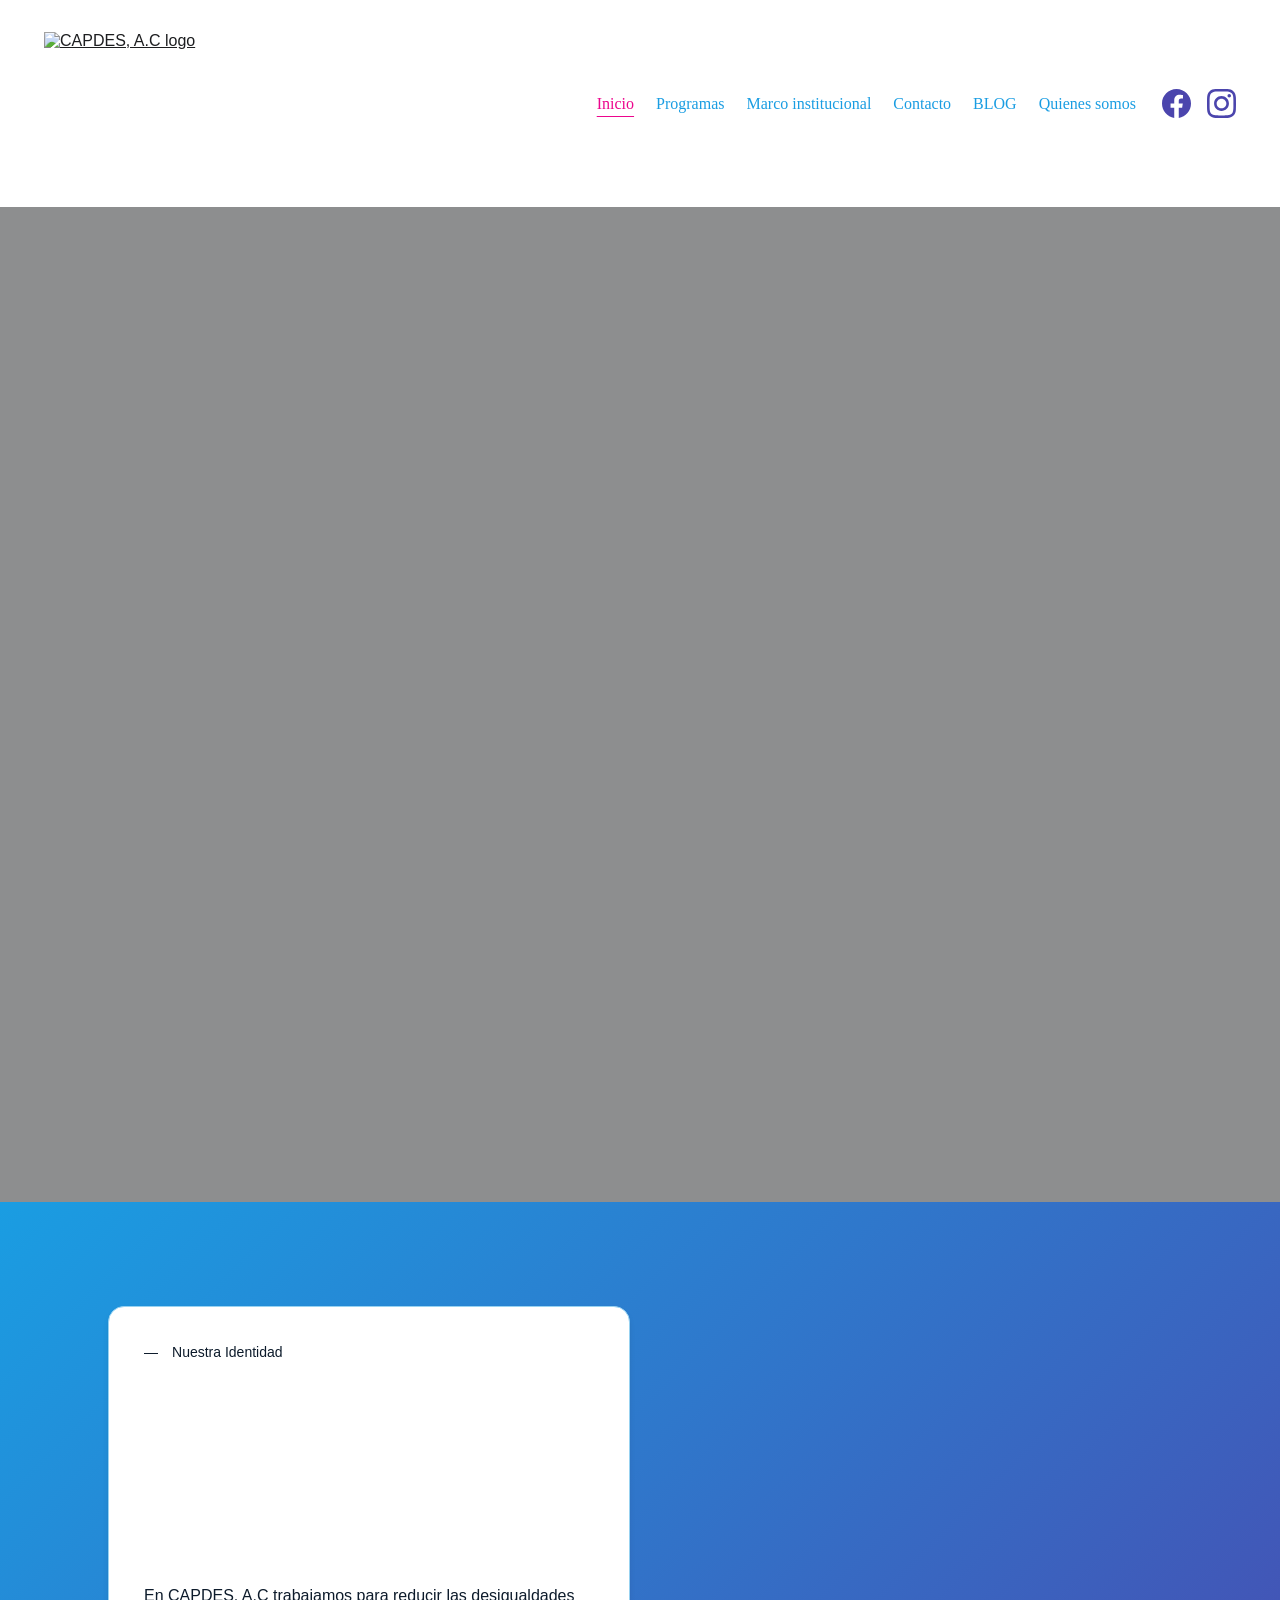
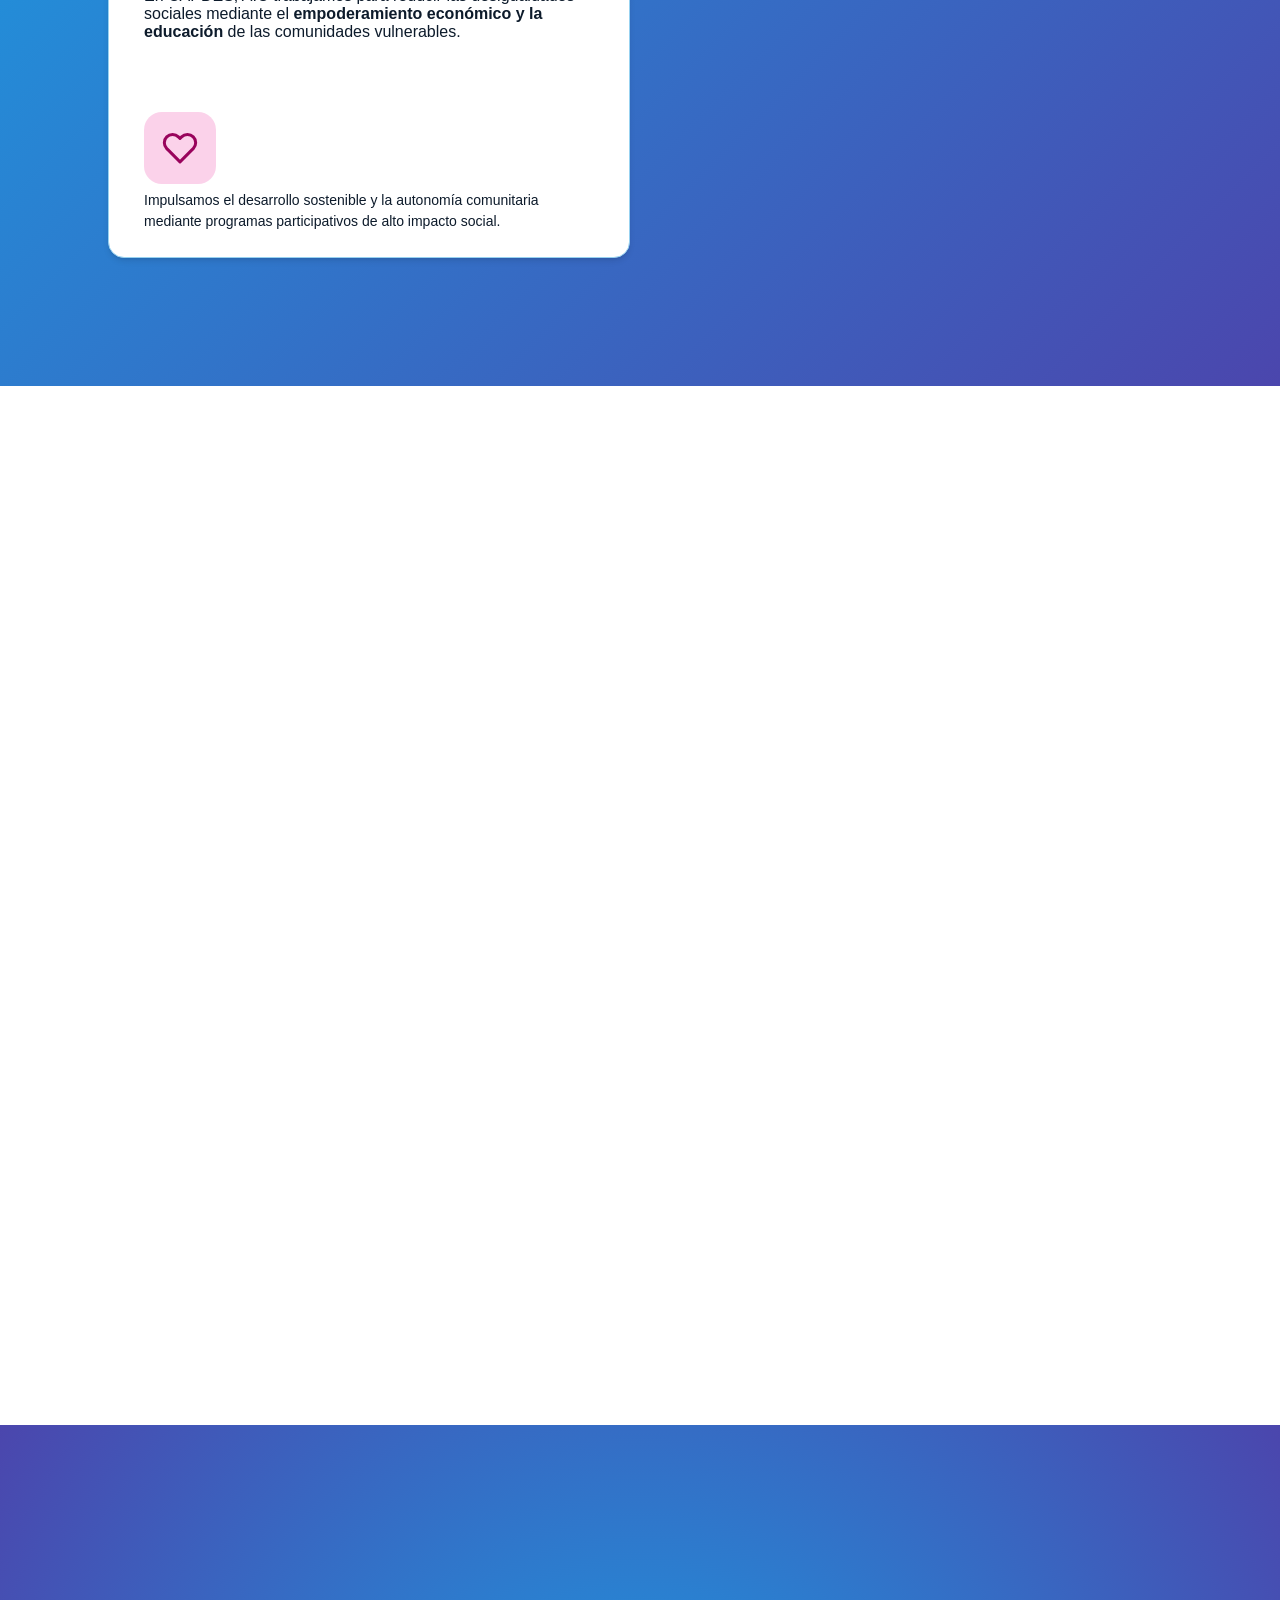
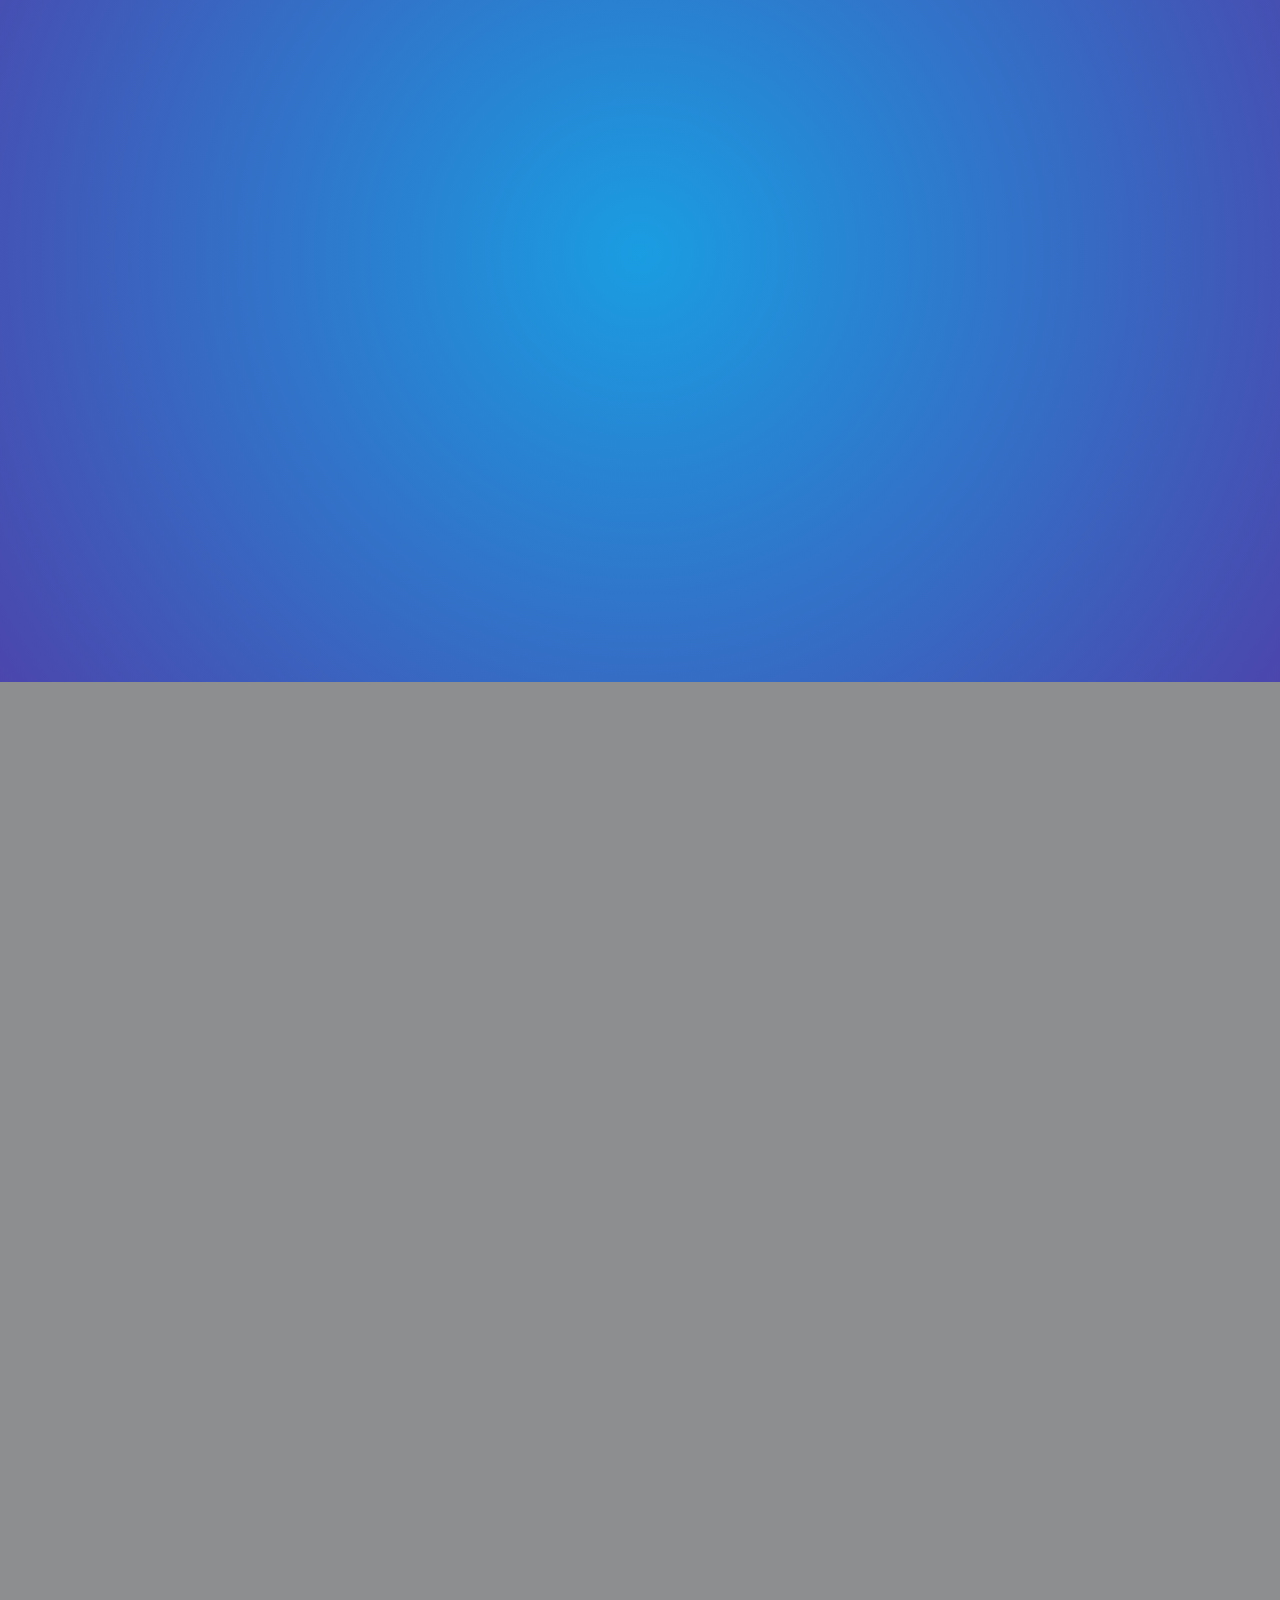
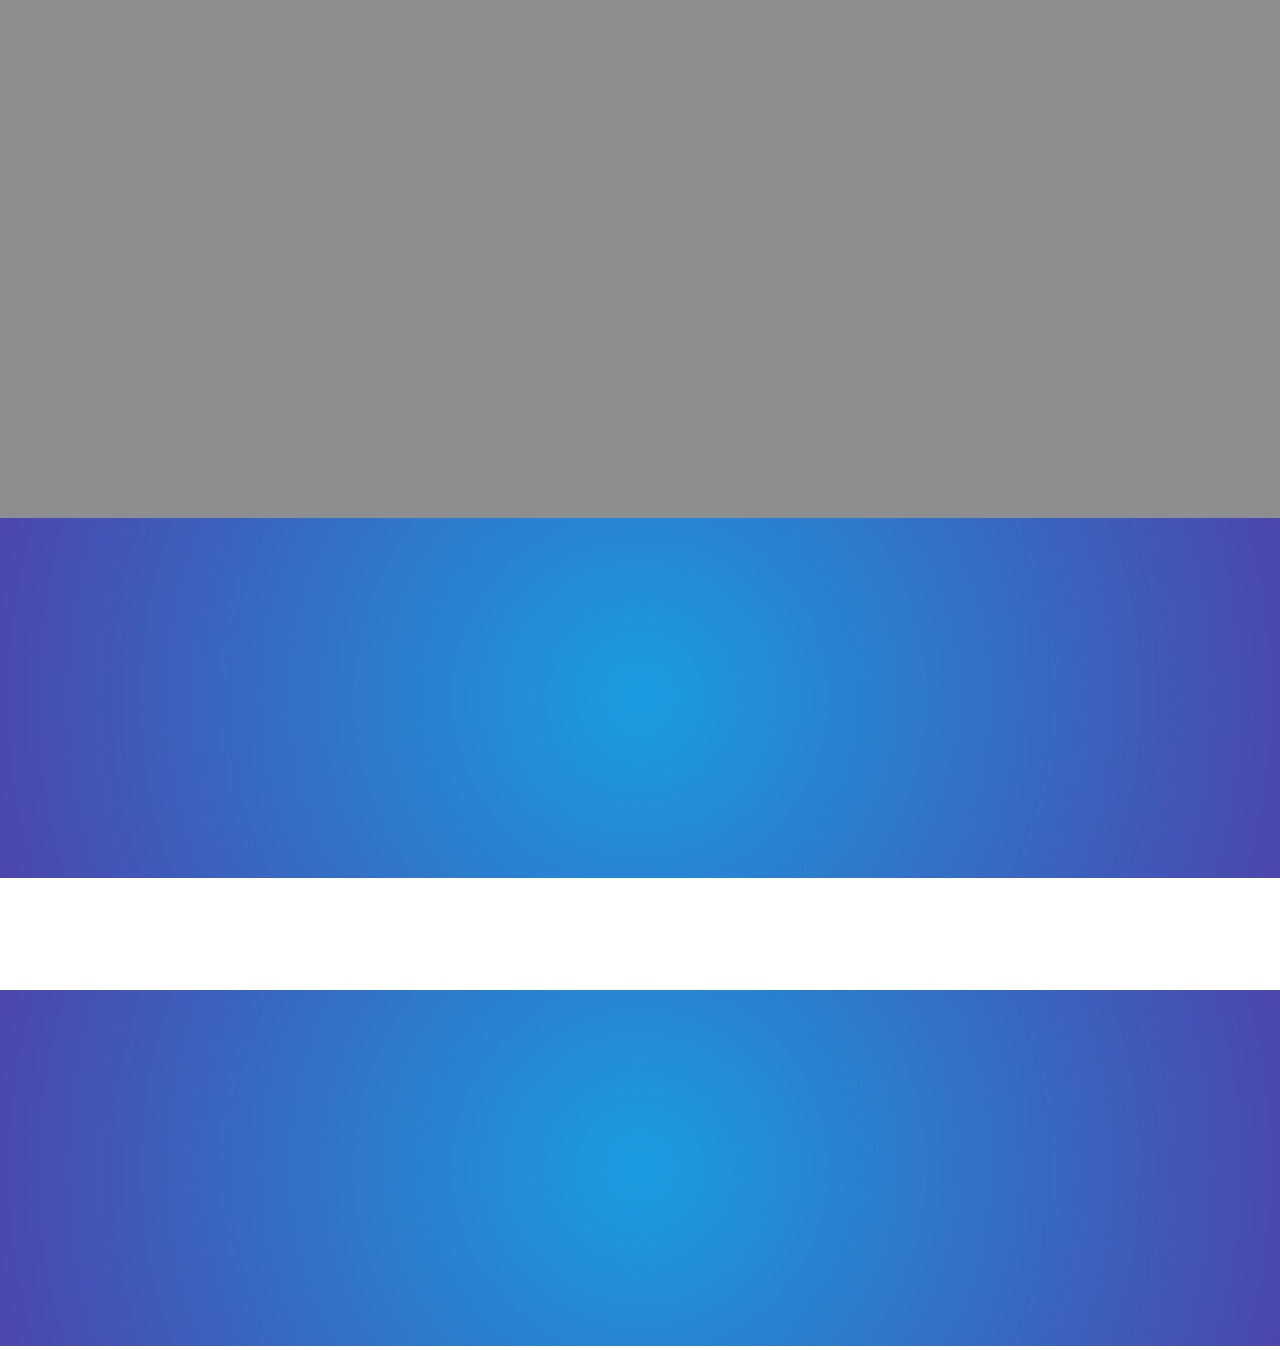
==== index.html @ 7fcfca60 "Pagina web" ====
<!DOCTYPE html><html lang="es"><head><meta charset="utf-8"><meta name="viewport" content="width=device-width, initial-scale=1.0"><meta name="generator" content="Hostinger AI Builder"><script type="application/ld+json">{"@context":"https://schema.org/","name":"CAPDES, A.C","url":"https://capdes.org","description":"En Capdes, trabajamos para reducir desigualdades sociales mediante el empoderamiento económico de mujeres y comunidades vulnerables. Ofrecemos capacitación, educación y apoyo asistencial para construir un futuro más justo y equitativo para todos.","inLanguage":"es","keywords":["empoderamiento económico","apoyo comunitario","reducción desigualdades"],"@type":"WebSite"}</script><!--[--><!--[--><link rel="preconnect" href="https://assets.zyrosite.com"><!--]--><!--[--><link rel="alternate" hreflang="x-default" href="index.html"><!--]--><link href="https://cdn.zyrosite.com/u1/google-fonts/font-faces?family=Outfit:wght@400;600&amp;family=Acme:wght@400&amp;family=Poppins:wght@400;500;700&amp;family=Inter:wght@400;500&amp;display=swap" rel="preconnect" crossorigin="true"><link href="https://cdn.zyrosite.com/u1/google-fonts/font-faces?family=Outfit:wght@400;600&amp;family=Acme:wght@400&amp;family=Poppins:wght@400;500;700&amp;family=Inter:wght@400;500&amp;display=swap" rel="preload" as="style"><link href="https://cdn.zyrosite.com/u1/google-fonts/font-faces?family=Outfit:wght@400;600&amp;family=Acme:wght@400&amp;family=Poppins:wght@400;500;700&amp;family=Inter:wght@400;500&amp;display=swap" rel="stylesheet" referrerpolicy="no-referrer"><title>Capdes: Empoderamiento y apoyo a comunidades vulnerables | CAPDES, A.C</title><meta name="description" content="En Capdes, trabajamos para reducir desigualdades sociales mediante el empoderamiento económico de mujeres y comunidades vulnerables. Ofrecemos capacitación, educación y apoyo asistencial para construir un futuro más justo y equitativo para todos."><link rel="icon" type="image/png" sizes="16x16" href="data:;base64,iVBORw0KGgo="><link rel="icon" type="image/png" sizes="32x32" href="data:;base64,iVBORw0KGgo="><link rel="icon" type="image/png" sizes="192x192" href="data:;base64,iVBORw0KGgo="><link rel="apple-touch-icon" href="data:;base64,iVBORw0KGgo="><meta content="https://capdes.org/" property="og:url"><link rel="canonical" href="index.html"><meta content="Capdes: Empoderamiento y apoyo a comunidades vulnerables | CAPDES, A.C" property="og:title"><meta name="twitter:title" content="Capdes: Empoderamiento y apoyo a comunidades vulnerables | CAPDES, A.C"><meta content="website" property="og:type"><meta property="og:description" content="En Capdes, trabajamos para reducir desigualdades sociales mediante el empoderamiento económico de mujeres y comunidades vulnerables. Ofrecemos capacitación, educación y apoyo asistencial para construir un futuro más justo y equitativo para todos."><meta name="twitter:description" content="En Capdes, trabajamos para reducir desigualdades sociales mediante el empoderamiento económico de mujeres y comunidades vulnerables. Ofrecemos capacitación, educación y apoyo asistencial para construir un futuro más justo y equitativo para todos."><meta property="og:site_name" content="CAPDES, A.C"><meta name="keywords" content="empoderamiento económico, apoyo comunitario, reducción desigualdades"><meta property="og:image"><meta name="twitter:image"><meta content="" property="og:image:alt"><meta content="" name="twitter:image:alt"><meta name="twitter:card" content="summary_large_image"><!----><!--]--><style></style><link rel="prefetch" href="https://assets.zyrosite.com/AQEyaZVx1MiRWvDV/traffic.txt"><script>(function(){const postDate = null;

			const currentDate = new Date().setHours(0, 0, 0, 0);
			const postPublishDate = new Date(postDate).setHours(0, 0, 0, 0);

			if (postPublishDate && currentDate < postPublishDate) {
				window.location.replace('/');
			}
		})();</script><link rel="stylesheet" href="css/main.css"><link rel="stylesheet" href="css/cookieconsent.css"><style>:root{--color-meteorite-dark:#2f1c6a;--color-meteorite-dark-2:#1f1346;--color-meteorite:#8c85ff;--color-meteorite-light:#d5dfff;--color-primary-dark:#5025d1;--color-primary:#673de6;--color-primary-light:#ebe4ff;--color-primary-charts:#b39ef3;--color-danger-dark:#d63163;--color-danger:#fc5185;--color-danger-light:#ffe8ef;--color-danger-charts:#fea8c2;--color-warning-dark:#fea419;--color-warning-dark-2:#9f6000;--color-warning-charts:#ffd28c;--color-warning:#ffcd35;--color-warning-light:#fff8e2;--color-success-dark:#008361;--color-success:#00b090;--color-success-light:#def4f0;--color-dark:#1d1e20;--color-black:#18181a;--color-gray-dark:#36344d;--color-gray:#727586;--color-gray-border:#dadce0;--color-gray-light:#f2f3f6;--color-light:#fff;--color-azure:#357df9;--color-azure-light:#e3ebf9;--color-azure-dark:#265ab2;--color-indigo:#6366f1;--color-neutral-200:#d8dae0}.whats-app-bubble{z-index:19;cursor:pointer;border-radius:100px;display:flex;position:fixed;bottom:24px;right:20px;box-shadow:0 4px 12px #00000026}#wtpQualitySign_fixedCSS,#wtpQualitySign_popupCSS{bottom:10px!important}#wtpQualitySign_fixedCSS{z-index:17!important}#wtpQualitySign_popupCSS{z-index:18!important}
</style></head><body><div><style>astro-island,astro-slot,astro-static-slot{display:contents}</style><script>(()=>{var e=async t=>{await(await t())()};(self.Astro||(self.Astro={})).only=e;window.dispatchEvent(new Event("astro:only"));})();</script><script>(()=>{var g=Object.defineProperty;var w=(a,s,c)=>s in a?g(a,s,{enumerable:!0,configurable:!0,writable:!0,value:c}):a[s]=c;var l=(a,s,c)=>w(a,typeof s!="symbol"?s+"":s,c);var E=new Set(["__proto__","constructor","prototype"]);{let a={0:t=>y(t),1:t=>c(t),2:t=>new RegExp(t),3:t=>new Date(t),4:t=>new Map(c(t)),5:t=>new Set(c(t)),6:t=>BigInt(t),7:t=>new URL(t),8:t=>new Uint8Array(t),9:t=>new Uint16Array(t),10:t=>new Uint32Array(t),11:t=>Number.POSITIVE_INFINITY*t},s=t=>{let[p,e]=t;return p in a?a[p](e):void 0},c=t=>t.map(s),y=t=>typeof t!="object"||t===null?t:Object.fromEntries(Object.entries(t).map(([p,e])=>[p,s(e)]));class f extends HTMLElement{constructor(){super(...arguments);l(this,"Component");l(this,"hydrator");l(this,"hydrate",async()=>{var b;if(!this.hydrator||!this.isConnected)return;let e=(b=this.parentElement)==null?void 0:b.closest("astro-island[ssr]");if(e){e.addEventListener("astro:hydrate",this.hydrate,{once:!0});return}let r=this.querySelectorAll("astro-slot"),n={},d=this.querySelectorAll("template[data-astro-template]");for(let o of d){let i=o.closest(this.tagName);i!=null&&i.isSameNode(this)&&(n[o.getAttribute("data-astro-template")||"default"]=o.innerHTML,o.remove())}for(let o of r){let i=o.closest(this.tagName);i!=null&&i.isSameNode(this)&&(n[o.getAttribute("name")||"default"]=o.innerHTML)}let u;try{u=this.hasAttribute("props")?y(JSON.parse(this.getAttribute("props"))):{}}catch(o){let i=this.getAttribute("component-url")||"<unknown>",v=this.getAttribute("component-export");throw v&&(i+=` (export ${v})`),console.error(`[hydrate] Error parsing props for component ${i}`,this.getAttribute("props"),o),o}let h;await this.hydrator(this)(this.Component,u,n,{client:this.getAttribute("client")}),this.removeAttribute("ssr"),this.dispatchEvent(new CustomEvent("astro:hydrate"))});l(this,"unmount",()=>{this.isConnected||this.dispatchEvent(new CustomEvent("astro:unmount"))})}disconnectedCallback(){document.removeEventListener("astro:after-swap",this.unmount),document.addEventListener("astro:after-swap",this.unmount,{once:!0})}connectedCallback(){if(!this.hasAttribute("await-children")||document.readyState==="interactive"||document.readyState==="complete")this.childrenConnectedCallback();else{let e=()=>{document.removeEventListener("DOMContentLoaded",e),r.disconnect(),this.childrenConnectedCallback()},r=new MutationObserver(()=>{var n;((n=this.lastChild)==null?void 0:n.nodeType)===Node.COMMENT_NODE&&this.lastChild.nodeValue==="astro:end"&&(this.lastChild.remove(),e())});r.observe(this,{childList:!0}),document.addEventListener("DOMContentLoaded",e)}}async childrenConnectedCallback(){let e=this.getAttribute("before-hydration-url");e&&await import(e),this.start()}getRetryImportUrl(e){let r=new URL(e,document.baseURI);return r.searchParams.set("astro-retry",Date.now().toString()),r.toString()}async importWithRetry(e){try{return await import(e)}catch(r){return await new Promise(n=>setTimeout(n,1e3)),import(this.getRetryImportUrl(e))}}handleHydrationError(e){let r=this.getAttribute("component-url"),n=new CustomEvent("astro:hydration-error",{cancelable:!0,bubbles:!0,composed:!0,detail:{error:e,componentUrl:r}});this.dispatchEvent(n)&&console.error(`[astro-island] Error hydrating ${r}`,e)}async start(){let e=JSON.parse(this.getAttribute("opts")),r=this.getAttribute("client");if(Astro[r]===void 0){window.addEventListener(`astro:${r}`,()=>this.start(),{once:!0});return}try{await Astro[r](async()=>{let n=this.getAttribute("renderer-url");try{let[d,{default:u}]=await Promise.all([this.importWithRetry(this.getAttribute("component-url")),n?this.importWithRetry(n):Promise.resolve({default:()=>()=>{}})]),h=this.getAttribute("component-export")||"default";if(h.includes(".")){this.Component=d;for(let m of h.split(".")){if(E.has(m)||!this.Component||typeof this.Component!="object"&&typeof this.Component!="function"||!Object.hasOwn(this.Component,m))throw new Error(`Invalid component export path: ${h}`);this.Component=this.Component[m]}}else{if(E.has(h))throw new Error(`Invalid component export path: ${h}`);this.Component=d[h]}return this.hydrator=u,this.hydrate}catch(d){return this.handleHydrationError(d),()=>{}}},e,this)}catch(n){this.handleHydrationError(n)}}attributeChangedCallback(){this.hydrate()}}l(f,"observedAttributes",["props"]),customElements.get("astro-island")||customElements.define("astro-island",f)}})();</script><astro-island uid="gHbHv" component-url="/_astro-1791477990686/ClientHead.DNKwh6V2.js" component-export="default" renderer-url="/_astro-1791477990686/client.BuD5P5zy.js" props="{&quot;page-noindex&quot;:[0,false],&quot;canonical-url&quot;:[0,&quot;https://capdes.org/&quot;],&quot;site-meta&quot;:[0,{&quot;version&quot;:[0,202],&quot;template&quot;:[0,&quot;aigenerated&quot;],&quot;metaTitle&quot;:[0,&quot;CAPDES, A.C&quot;],&quot;buttonSetId&quot;:[0,&quot;0&quot;],&quot;aiWebsiteType&quot;:[0,&quot;Business&quot;],&quot;defaultLocale&quot;:[0,&quot;system&quot;],&quot;ecommerceType&quot;:[0,&quot;zyro&quot;],&quot;salesChannelId&quot;:[0,&quot;scha_01M39SZ2ZSERY988TX3Z83Y92Y&quot;],&quot;ecommerceStoreId&quot;:[0,&quot;store_01JYMJSTGNK2SGEKBNT5RRBTM4&quot;],&quot;isPrivateModeActive&quot;:[0,false],&quot;demoEcommerceStoreId&quot;:[0,&quot;demo_01G0E9P2R0CFTNBWEEFCEV8EG5&quot;],&quot;shouldAddWWWPrefixToDomain&quot;:[0,false]}],&quot;domain&quot;:[0,&quot;capdes.org&quot;]}" ssr client="only" opts="{&quot;name&quot;:&quot;ClientHead&quot;,&quot;value&quot;:&quot;vue&quot;}"></astro-island><script>(()=>{var e=async t=>{await(await t())()};(self.Astro||(self.Astro={})).load=e;window.dispatchEvent(new Event("astro:load"));})();</script><astro-island uid="Z168JkA" prefix="s1" component-url="/_astro-1791477990686/Page.CaBDtV9T.js" component-export="default" renderer-url="/_astro-1791477990686/client.BuD5P5zy.js" props="{&quot;pageData&quot;:[0,{&quot;pages&quot;:[0,{&quot;zn3XDj&quot;:[0,{&quot;type&quot;:[0,&quot;default&quot;],&quot;name&quot;:[0,&quot;BLOG&quot;],&quot;slug&quot;:[0,&quot;blog&quot;]}],&quot;zvbggW&quot;:[0,{&quot;type&quot;:[0,&quot;default&quot;],&quot;name&quot;:[0,&quot;Proyectos-EmpoderamientoEconomico&quot;],&quot;slug&quot;:[0,&quot;proyectos-empoderamientoeconomico&quot;]}],&quot;ai-15zDH&quot;:[0,{&quot;meta&quot;:[0,{&quot;title&quot;:[0,&quot;Capdes: Empoderamiento y apoyo a comunidades vulnerables&quot;],&quot;keywords&quot;:[1,[[0,&quot;empoderamiento económico&quot;],[0,&quot;apoyo comunitario&quot;],[0,&quot;reducción desigualdades&quot;]]],&quot;description&quot;:[0,&quot;En Capdes, trabajamos para reducir desigualdades sociales mediante el empoderamiento económico de mujeres y comunidades vulnerables. Ofrecemos capacitación, educación y apoyo asistencial para construir un futuro más justo y equitativo para todos.&quot;],&quot;focusKeyword&quot;:[0,&quot;reducción desigualdades&quot;]}],&quot;name&quot;:[0,&quot;Inicio&quot;],&quot;slug&quot;:[0,&quot;inicio&quot;],&quot;type&quot;:[0,&quot;default&quot;],&quot;blocks&quot;:[1,[[0,&quot;zs7uVp&quot;],[0,&quot;zyAJFT&quot;],[0,&quot;zTZGnv&quot;],[0,&quot;zQVWDP&quot;],[0,&quot;z6xMM6&quot;],[0,&quot;zXDtLi&quot;],[0,&quot;zwZ-vA&quot;],[0,&quot;zzHakD&quot;]]],&quot;hiddenSlots&quot;:[1,[]]}],&quot;ai-7_vJN&quot;:[0,{&quot;type&quot;:[0,&quot;default&quot;],&quot;name&quot;:[0,&quot;Programas&quot;],&quot;slug&quot;:[0,&quot;programas&quot;]}],&quot;ai-QA7wJ&quot;:[0,{&quot;type&quot;:[0,&quot;default&quot;],&quot;name&quot;:[0,&quot;Contacto&quot;],&quot;slug&quot;:[0,&quot;contacto&quot;]}],&quot;ai-f7xbA&quot;:[0,{&quot;type&quot;:[0,&quot;default&quot;],&quot;name&quot;:[0,&quot;Quienes somos&quot;],&quot;slug&quot;:[0,&quot;quienes-somos&quot;]}],&quot;ai-zaZir&quot;:[0,{&quot;type&quot;:[0,&quot;default&quot;],&quot;name&quot;:[0,&quot;Marco institucional&quot;],&quot;slug&quot;:[0,&quot;marco-institucional&quot;]}],&quot;prod_01JYMKJX7XCM2KB75WRCPS8RVN&quot;:[0,{&quot;name&quot;:[0,&quot;Dona para que más jóvenes y mujeres tengan oportunidad de mejorar sus condiciones de su vida&quot;],&quot;type&quot;:[0,&quot;ecommerce-dynamic-product&quot;],&quot;blocks&quot;:[1,[[0,&quot;zwXG0m&quot;]]],&quot;productId&quot;:[0,&quot;prod_01JYMKJX7XCM2KB75WRCPS8RVN&quot;],&quot;hiddenSlots&quot;:[1,[]],&quot;slug&quot;:[0,&quot;dona-para-que-mas-jovenes-y-mujeres-tengan-oportunidad-de-mejorar-sus-condiciones-de-su-vida&quot;],&quot;meta&quot;:[0,{&quot;title&quot;:[0,&quot;Dona para que más jóvenes y mujeres tengan oportunidad de mejorar sus condiciones de su vida&quot;]}]}],&quot;prod_01JYMJSTKHYCHFKA3BFB7859MK&quot;:[0,{&quot;name&quot;:[0,&quot;Donativo &quot;],&quot;type&quot;:[0,&quot;ecommerce-dynamic-product&quot;],&quot;blocks&quot;:[1,[[0,&quot;zwXG0m&quot;]]],&quot;productId&quot;:[0,&quot;prod_01JYMJSTKHYCHFKA3BFB7859MK&quot;],&quot;hiddenSlots&quot;:[1,[]],&quot;slug&quot;:[0,&quot;face-serum-gxrcld&quot;],&quot;meta&quot;:[0,{&quot;title&quot;:[0,&quot;Donativo &quot;],&quot;description&quot;:[0,&quot;The product description should talk about the product in a truthful yet flattering way. Remember to include information that the potential buyer would need, for example, details on sizing, color, and function. Volume: 50ml&quot;]}]}],&quot;prod_01JYMJSTKX3QP7KHZB9GTP7XXY&quot;:[0,{&quot;name&quot;:[0,&quot;Donativo&quot;],&quot;type&quot;:[0,&quot;ecommerce-dynamic-product&quot;],&quot;blocks&quot;:[1,[[0,&quot;zwXG0m&quot;]]],&quot;productId&quot;:[0,&quot;prod_01JYMJSTKX3QP7KHZB9GTP7XXY&quot;],&quot;hiddenSlots&quot;:[1,[]],&quot;slug&quot;:[0,&quot;handmade-vase-slowpy&quot;],&quot;meta&quot;:[0,{&quot;title&quot;:[0,&quot;Donativo&quot;],&quot;description&quot;:[0,&quot;The product description should talk about the product in a truthful yet flattering way. Remember to include information that the potential buyer would need, for example details on sizing, color, and function. Material: Ceramic. Color: White&quot;]}]}],&quot;prod_01JYMJSTM7E64SA8SV64A2YXYR&quot;:[0,{&quot;name&quot;:[0,&quot;Donativo&quot;],&quot;type&quot;:[0,&quot;ecommerce-dynamic-product&quot;],&quot;blocks&quot;:[1,[[0,&quot;zwXG0m&quot;]]],&quot;productId&quot;:[0,&quot;prod_01JYMJSTM7E64SA8SV64A2YXYR&quot;],&quot;hiddenSlots&quot;:[1,[]],&quot;slug&quot;:[0,&quot;hand-soap-giguos&quot;],&quot;meta&quot;:[0,{&quot;title&quot;:[0,&quot;Donativo&quot;],&quot;description&quot;:[0,&quot;The product description should talk about the product in a truthful yet flattering way. Remember to include information that the potential buyer would need, for example details on sizing, color, and function. Volume: 100 ml&quot;]}]}],&quot;prod_01JYMJSTMFMKQEQZ6Q8095ES13&quot;:[0,{&quot;name&quot;:[0,&quot;Donativo&quot;],&quot;type&quot;:[0,&quot;ecommerce-dynamic-product&quot;],&quot;blocks&quot;:[1,[[0,&quot;zwXG0m&quot;]]],&quot;productId&quot;:[0,&quot;prod_01JYMJSTMFMKQEQZ6Q8095ES13&quot;],&quot;hiddenSlots&quot;:[1,[]],&quot;slug&quot;:[0,&quot;set-of-plates-cxlzwx&quot;],&quot;meta&quot;:[0,{&quot;title&quot;:[0,&quot;Donativo&quot;],&quot;description&quot;:[0,&quot;The product description should talk about the product in a truthful yet flattering way. Remember to include information that the potential buyer would need, for example, details on sizing, color, and function. Material: Ceramic. Color: Beige&quot;]}]}],&quot;prod_01JYMJSTSVHF15KYS97ES7FG4Y&quot;:[0,{&quot;name&quot;:[0,&quot;Donativo&quot;],&quot;type&quot;:[0,&quot;ecommerce-dynamic-product&quot;],&quot;blocks&quot;:[1,[[0,&quot;zwXG0m&quot;]]],&quot;productId&quot;:[0,&quot;prod_01JYMJSTSVHF15KYS97ES7FG4Y&quot;],&quot;hiddenSlots&quot;:[1,[]],&quot;slug&quot;:[0,&quot;sunglasses-iubjnq&quot;],&quot;meta&quot;:[0,{&quot;title&quot;:[0,&quot;Donativo&quot;],&quot;description&quot;:[0,&quot;The product description should talk about the product in a truthful yet flattering way. Remember to include information that the potential buyer would need, for example details on sizing, color, and function. Material: Stainless Steel. Color: Black&quot;]}]}],&quot;prod_01JYMJSTT3Y6X9EA5AVCX5EMEA&quot;:[0,{&quot;name&quot;:[0,&quot;Donativo&quot;],&quot;type&quot;:[0,&quot;ecommerce-dynamic-product&quot;],&quot;blocks&quot;:[1,[[0,&quot;zwXG0m&quot;]]],&quot;productId&quot;:[0,&quot;prod_01JYMJSTT3Y6X9EA5AVCX5EMEA&quot;],&quot;hiddenSlots&quot;:[1,[]],&quot;slug&quot;:[0,&quot;wooden-chair-mopukh&quot;],&quot;meta&quot;:[0,{&quot;title&quot;:[0,&quot;Donativo&quot;],&quot;description&quot;:[0,&quot;The product description should talk about the product in a truthful yet flattering way. Remember to include information that the potential buyer would need, for example, details on sizing, color, and function. Material: Pine Wood. Width: 50 cm. Height: 78 cm&quot;]}]}]}],&quot;blocks&quot;:[0,{&quot;header&quot;:[0,{&quot;slot&quot;:[0,&quot;header&quot;],&quot;type&quot;:[0,&quot;BlockNavigation&quot;],&quot;mobile&quot;:[0,{&quot;height&quot;:[0,123],&quot;logoHeight&quot;:[0,75]}],&quot;desktop&quot;:[0,{&quot;height&quot;:[0,207],&quot;logoHeight&quot;:[0,143]}],&quot;settings&quot;:[0,{&quot;styles&quot;:[0,{&quot;width&quot;:[0,&quot;1240px&quot;],&quot;padding&quot;:[0,&quot;32px 16px 32px 16px&quot;],&quot;m-padding&quot;:[0,&quot;24px 16px 24px 16px&quot;],&quot;logo-width&quot;:[0,&quot;264px&quot;],&quot;cartIconSize&quot;:[0,&quot;24px&quot;],&quot;link-spacing&quot;:[0,&quot;22px&quot;],&quot;m-logo-width&quot;:[0,&quot;138.644px&quot;],&quot;m-link-spacing&quot;:[0,&quot;20px&quot;],&quot;element-spacing&quot;:[0,&quot;26px&quot;],&quot;logoTextFontSize&quot;:[0,32],&quot;contrastBackgroundColor&quot;:[0,&quot;rgb(224, 224, 224)&quot;]}],&quot;logoAlt&quot;:[0,&quot;&quot;],&quot;cartText&quot;:[0,&quot;&quot;],&quot;isSticky&quot;:[0,false],&quot;logoText&quot;:[0,&quot;CAPDES, A.C&quot;],&quot;showLogo&quot;:[0,true],&quot;headerLayout&quot;:[0,&quot;desktop-1&quot;],&quot;isCartVisible&quot;:[0,false],&quot;logoImagePath&quot;:[0,&quot;logocapdesa.c-yfb19wu0yFQLv0Rh.png&quot;],&quot;mHeaderLayout&quot;:[0,&quot;mobile-1&quot;],&quot;logoImageOrigin&quot;:[0,&quot;assets&quot;],&quot;selectedLogoType&quot;:[0,&quot;image&quot;],&quot;mobileLinksAlignment&quot;:[0,&quot;right&quot;]}],&quot;zindexes&quot;:[1,[[0,&quot;z5rVYa&quot;]]],&quot;background&quot;:[0,{&quot;color&quot;:[0,&quot;rgb(255, 255, 255)&quot;],&quot;current&quot;:[0,&quot;color&quot;],&quot;isTransparent&quot;:[0,false]}],&quot;components&quot;:[1,[[0,&quot;z5rVYa&quot;]]],&quot;fontFamily&quot;:[0,&quot;Poppins&quot;],&quot;fontWeight&quot;:[0,400],&quot;logoAspectRatio&quot;:[0,1.8516483516483515],&quot;navLinkTextColor&quot;:[0,&quot;rgb(26, 157, 226)&quot;],&quot;navLinkTextColorHover&quot;:[0,&quot;rgb(236, 5, 141)&quot;]}],&quot;z6xMM6&quot;:[0,{&quot;type&quot;:[0,&quot;BlockLayout&quot;],&quot;mobile&quot;:[0,{&quot;minHeight&quot;:[0,1341]}],&quot;desktop&quot;:[0,{&quot;minHeight&quot;:[0,857]}],&quot;settings&quot;:[0,{&quot;styles&quot;:[0,{&quot;block-padding&quot;:[0,&quot;16px 0 16px 0&quot;],&quot;m-block-padding&quot;:[0,&quot;16px&quot;]}]}],&quot;zindexes&quot;:[1,[[0,&quot;zetsLE&quot;],[0,&quot;zxTSXu&quot;],[0,&quot;zh3ZOu&quot;],[0,&quot;zu9RJp&quot;],[0,&quot;zr54pA&quot;],[0,&quot;zJ__Xc&quot;],[0,&quot;zipck1&quot;],[0,&quot;zgAHNM&quot;],[0,&quot;zJEeGy&quot;],[0,&quot;z3gYwi&quot;],[0,&quot;zfAbtW&quot;],[0,&quot;zAwtYk&quot;]]],&quot;background&quot;:[0,{&quot;current&quot;:[0,&quot;gradient&quot;],&quot;gradient&quot;:[0,{&quot;type&quot;:[0,&quot;radial&quot;],&quot;angle&quot;:[0,135],&quot;colors&quot;:[1,[[0,{&quot;value&quot;:[0,&quot;rgb(26, 157, 226)&quot;]}],[0,{&quot;value&quot;:[0,&quot;rgb(75, 70, 173)&quot;]}]]],&quot;isAnimated&quot;:[0,false]}],&quot;overlay-opacity&quot;:[0,&quot;0.88&quot;]}],&quot;components&quot;:[1,[[0,&quot;zh3ZOu&quot;],[0,&quot;zu9RJp&quot;],[0,&quot;zr54pA&quot;],[0,&quot;zxTSXu&quot;],[0,&quot;zetsLE&quot;],[0,&quot;zJ__Xc&quot;],[0,&quot;zipck1&quot;],[0,&quot;zgAHNM&quot;],[0,&quot;zJEeGy&quot;],[0,&quot;z3gYwi&quot;],[0,&quot;zfAbtW&quot;],[0,&quot;zAwtYk&quot;]]],&quot;initialBlockId&quot;:[0,&quot;zSFOBx&quot;]}],&quot;zQVWDP&quot;:[0,{&quot;type&quot;:[0,&quot;BlockLayout&quot;],&quot;mobile&quot;:[0,{&quot;minHeight&quot;:[0,20]}],&quot;desktop&quot;:[0,{&quot;minHeight&quot;:[0,365]}],&quot;settings&quot;:[0,{&quot;styles&quot;:[0,{&quot;block-padding&quot;:[0,&quot;16px 0 16px 0&quot;],&quot;m-block-padding&quot;:[0,&quot;16px&quot;]}]}],&quot;zindexes&quot;:[1,[[0,&quot;zJ4U0w&quot;]]],&quot;attachment&quot;:[0,&quot;fixed&quot;],&quot;background&quot;:[0,{&quot;alt&quot;:[0,&quot;black and brown leather padded tub sofa&quot;],&quot;path&quot;:[0,&quot;igualdad-genero-Yg2WMvXB22uZkMa9.jpeg&quot;],&quot;image&quot;:[0,&quot;https://assets.zyrosite.com/AQEyaZVx1MiRWvDV/igualdad-genero-Yg2WMvXB22uZkMa9.jpeg&quot;],&quot;video&quot;:[0,{&quot;videoSrc&quot;:[0,&quot;https://videos.pexels.com/video-files/3571264/3571264-hd_1920_1080_30fps.mp4&quot;],&quot;videoThumbnailSrc&quot;:[0,&quot;https://images.pexels.com/videos/3571264/free-video-3571264.jpg?auto=compress&amp;cs=tinysrgb&amp;fit=crop&amp;h=630&amp;w=1200&quot;]}],&quot;origin&quot;:[0,&quot;assets&quot;],&quot;current&quot;:[0,&quot;image&quot;],&quot;gradient&quot;:[0,{&quot;angle&quot;:[0,135],&quot;colors&quot;:[1,[[0,{&quot;value&quot;:[0,&quot;#3949AB&quot;]}],[0,{&quot;value&quot;:[0,&quot;rgb(143, 17, 168)&quot;]}]]],&quot;isAnimated&quot;:[0,false]}],&quot;overlay-opacity&quot;:[0,&quot;0.44&quot;]}],&quot;components&quot;:[1,[[0,&quot;zJ4U0w&quot;]]],&quot;initialBlockId&quot;:[0,&quot;zLS6Ko&quot;]}],&quot;zSiG-O&quot;:[0,{&quot;slot&quot;:[0,&quot;footer&quot;],&quot;type&quot;:[0,&quot;BlockLayout&quot;],&quot;mobile&quot;:[0,{&quot;minHeight&quot;:[0,20]}],&quot;desktop&quot;:[0,{&quot;minHeight&quot;:[0,354.96875]}],&quot;settings&quot;:[0,{&quot;styles&quot;:[0,{&quot;cols&quot;:[0,&quot;12&quot;],&quot;rows&quot;:[0,10],&quot;width&quot;:[0,&quot;1224px&quot;],&quot;m-rows&quot;:[0,&quot;1&quot;],&quot;col-gap&quot;:[0,&quot;24px&quot;],&quot;row-gap&quot;:[0,&quot;16px&quot;],&quot;row-size&quot;:[0,&quot;48px&quot;],&quot;column-gap&quot;:[0,&quot;24px&quot;],&quot;block-padding&quot;:[0,&quot;16px 0 16px 0&quot;],&quot;m-block-padding&quot;:[0,&quot;40px 16px 40px 16px&quot;]}]}],&quot;zindexes&quot;:[1,[[0,&quot;zpP6Gy&quot;],[0,&quot;zZ5g7k&quot;],[0,&quot;z_yyao&quot;],[0,&quot;zETyEt&quot;],[0,&quot;z32w7z&quot;],[0,&quot;zysvRG&quot;],[0,&quot;z7Rzje&quot;],[0,&quot;z3auyZ&quot;],[0,&quot;zNimG7&quot;]]],&quot;background&quot;:[0,{&quot;color&quot;:[0,&quot;rgb(75, 69, 173)&quot;],&quot;current&quot;:[0,&quot;gradient&quot;],&quot;gradient&quot;:[0,{&quot;type&quot;:[0,&quot;radial&quot;],&quot;angle&quot;:[0,135],&quot;colors&quot;:[1,[[0,{&quot;value&quot;:[0,&quot;rgb(26, 157, 226)&quot;]}],[0,{&quot;value&quot;:[0,&quot;rgb(75, 70, 173)&quot;]}]]],&quot;isAnimated&quot;:[0,false]}]}],&quot;components&quot;:[1,[[0,&quot;zpP6Gy&quot;],[0,&quot;zZ5g7k&quot;],[0,&quot;z_yyao&quot;],[0,&quot;zETyEt&quot;],[0,&quot;z32w7z&quot;],[0,&quot;zysvRG&quot;],[0,&quot;z7Rzje&quot;],[0,&quot;z3auyZ&quot;],[0,&quot;zNimG7&quot;]]],&quot;initialBlockId&quot;:[0,&quot;W7N_1fYuy&quot;]}],&quot;zTZGnv&quot;:[0,{&quot;type&quot;:[0,&quot;BlockLayout&quot;],&quot;mobile&quot;:[0,{&quot;minHeight&quot;:[0,20]}],&quot;desktop&quot;:[0,{&quot;minHeight&quot;:[0,674]}],&quot;settings&quot;:[0,{&quot;styles&quot;:[0,{&quot;rows&quot;:[0,9],&quot;width&quot;:[0,&quot;1224px&quot;],&quot;row-gap&quot;:[0,&quot;0px&quot;],&quot;row-size&quot;:[0,&quot;64px&quot;],&quot;column-gap&quot;:[0,&quot;0px&quot;],&quot;block-padding&quot;:[0,&quot;40px 0px 40px 0px&quot;],&quot;m-block-padding&quot;:[0,&quot;64px 16px 64px 16px&quot;],&quot;grid-gap-history&quot;:[0,&quot;16px 24px&quot;]}]}],&quot;zindexes&quot;:[1,[]],&quot;attachment&quot;:[0,&quot;fixed&quot;],&quot;background&quot;:[0,{&quot;alt&quot;:[0,&quot;black blue and yellow textile&quot;],&quot;path&quot;:[0,&quot;jornadas-comunitarias-de-servicios-3-5XKO21MLiBFqySSb.png&quot;],&quot;color&quot;:[0,&quot;rgb(255, 255, 255)&quot;],&quot;image&quot;:[0,&quot;https://assets.zyrosite.com/AQEyaZVx1MiRWvDV/jornadas-comunitarias-de-servicios-3-5XKO21MLiBFqySSb.png&quot;],&quot;video&quot;:[0,{&quot;videoSrc&quot;:[0,&quot;https://videos.pexels.com/video-files/3571264/3571264-hd_1920_1080_30fps.mp4&quot;],&quot;videoThumbnailSrc&quot;:[0,&quot;https://images.pexels.com/videos/3571264/free-video-3571264.jpg?auto=compress&amp;cs=tinysrgb&amp;fit=crop&amp;h=630&amp;w=1200&quot;]}],&quot;origin&quot;:[0,&quot;assets&quot;],&quot;current&quot;:[0,&quot;image&quot;],&quot;gradient&quot;:[0,{&quot;angle&quot;:[0,135],&quot;colors&quot;:[1,[[0,{&quot;value&quot;:[0,&quot;rgb(236, 5, 141)&quot;]}],[0,{&quot;value&quot;:[0,&quot;rgb(75, 70, 173)&quot;]}]]],&quot;isAnimated&quot;:[0,false]}],&quot;overlay-opacity&quot;:[0,&quot;0.10&quot;]}],&quot;components&quot;:[1,[]],&quot;initialBlockId&quot;:[0,&quot;zA1A94&quot;]}],&quot;zXDtLi&quot;:[0,{&quot;type&quot;:[0,&quot;BlockLayout&quot;],&quot;mobile&quot;:[0,{&quot;minHeight&quot;:[0,2547]}],&quot;desktop&quot;:[0,{&quot;minHeight&quot;:[0,1353]}],&quot;settings&quot;:[0,{&quot;styles&quot;:[0,{&quot;cols&quot;:[0,&quot;12&quot;],&quot;rows&quot;:[0,21],&quot;width&quot;:[0,&quot;1224px&quot;],&quot;m-rows&quot;:[0,&quot;1&quot;],&quot;col-gap&quot;:[0,&quot;24px&quot;],&quot;row-gap&quot;:[0,&quot;16px&quot;],&quot;row-size&quot;:[0,&quot;48px&quot;],&quot;block-padding&quot;:[0,&quot;16px 0 16px 0&quot;],&quot;m-block-padding&quot;:[0,&quot;16px&quot;]}]}],&quot;zindexes&quot;:[1,[[0,&quot;siq2ME&quot;],[0,&quot;0VKIE4&quot;],[0,&quot;Y6RGHR&quot;],[0,&quot;Zl1ctd&quot;],[0,&quot;Eoq1bw&quot;],[0,&quot;gCzyMl&quot;],[0,&quot;TE7M6X&quot;],[0,&quot;bNl8Jb&quot;],[0,&quot;VuKlW_&quot;],[0,&quot;1HxpsV&quot;],[0,&quot;0cA9io&quot;],[0,&quot;waB_CP&quot;],[0,&quot;mW3kxh&quot;],[0,&quot;_WO48w&quot;],[0,&quot;-pWE4k&quot;],[0,&quot;BYwuZZ&quot;],[0,&quot;vB7Jpf&quot;],[0,&quot;cl3e1h&quot;],[0,&quot;TPnP9v&quot;],[0,&quot;N5PmB0&quot;]]],&quot;background&quot;:[0,{&quot;path&quot;:[0,&quot;y6lpe9-PgCb9uxHL1SjWjQo.png&quot;],&quot;origin&quot;:[0,&quot;assets&quot;],&quot;current&quot;:[0,&quot;image&quot;],&quot;imagePath&quot;:[0,&quot;y6lpe9-PgCb9uxHL1SjWjQo.png&quot;],&quot;isTransparent&quot;:[0,true],&quot;overlay-opacity&quot;:[0,&quot;0.50&quot;]}],&quot;components&quot;:[1,[[0,&quot;siq2ME&quot;],[0,&quot;0VKIE4&quot;],[0,&quot;Y6RGHR&quot;],[0,&quot;Zl1ctd&quot;],[0,&quot;Eoq1bw&quot;],[0,&quot;gCzyMl&quot;],[0,&quot;TE7M6X&quot;],[0,&quot;bNl8Jb&quot;],[0,&quot;VuKlW_&quot;],[0,&quot;1HxpsV&quot;],[0,&quot;0cA9io&quot;],[0,&quot;waB_CP&quot;],[0,&quot;mW3kxh&quot;],[0,&quot;_WO48w&quot;],[0,&quot;-pWE4k&quot;],[0,&quot;BYwuZZ&quot;],[0,&quot;vB7Jpf&quot;],[0,&quot;cl3e1h&quot;],[0,&quot;TPnP9v&quot;],[0,&quot;N5PmB0&quot;]]]}],&quot;zs7uVp&quot;:[0,{&quot;type&quot;:[0,&quot;BlockLayout&quot;],&quot;mobile&quot;:[0,{&quot;minHeight&quot;:[0,1707]}],&quot;desktop&quot;:[0,{&quot;minHeight&quot;:[0,995]}],&quot;settings&quot;:[0,{&quot;styles&quot;:[0,{&quot;cols&quot;:[0,&quot;12&quot;],&quot;rows&quot;:[0,16],&quot;width&quot;:[0,&quot;1224px&quot;],&quot;m-rows&quot;:[0,&quot;1&quot;],&quot;col-gap&quot;:[0,&quot;24px&quot;],&quot;row-gap&quot;:[0,&quot;16px&quot;],&quot;row-size&quot;:[0,&quot;48px&quot;],&quot;block-padding&quot;:[0,&quot;16px 0 16px 0&quot;],&quot;m-block-padding&quot;:[0,&quot;16px&quot;]}]}],&quot;zindexes&quot;:[1,[[0,&quot;D4dck9&quot;],[0,&quot;dWbMoE&quot;],[0,&quot;te8XHC&quot;],[0,&quot;b6UQ_8&quot;],[0,&quot;3STUSk&quot;],[0,&quot;TI7ghW&quot;],[0,&quot;lqC84w&quot;],[0,&quot;b1thye&quot;],[0,&quot;QHn1u7&quot;],[0,&quot;bvrxG1&quot;],[0,&quot;3ZbWaZ&quot;],[0,&quot;b8-Vb1&quot;],[0,&quot;D5TV5C&quot;],[0,&quot;Q38WVH&quot;],[0,&quot;ET-PMt&quot;],[0,&quot;qrYZ2d&quot;],[0,&quot;HkzxQD&quot;],[0,&quot;INTaAK&quot;],[0,&quot;OzhDRg&quot;]]],&quot;background&quot;:[0,{&quot;path&quot;:[0,&quot;whatsapp-image-2025-04-28-at-5.37.30-pm-2-mv0JL5V8rJCW9Qa3.jpeg&quot;],&quot;image&quot;:[0,&quot;https://assets.zyrosite.com/AQEyaZVx1MiRWvDV/whatsapp-image-2025-04-28-at-5.37.30-pm-2-mv0JL5V8rJCW9Qa3.jpeg&quot;],&quot;origin&quot;:[0,&quot;assets&quot;],&quot;current&quot;:[0,&quot;image&quot;],&quot;imagePath&quot;:[0,&quot;oafpyi-9CoClZ2tE7W66cUo.png&quot;],&quot;isTransparent&quot;:[0,true],&quot;overlay-opacity&quot;:[0,&quot;0.50&quot;]}],&quot;components&quot;:[1,[[0,&quot;D4dck9&quot;],[0,&quot;dWbMoE&quot;],[0,&quot;te8XHC&quot;],[0,&quot;b6UQ_8&quot;],[0,&quot;3STUSk&quot;],[0,&quot;TI7ghW&quot;],[0,&quot;lqC84w&quot;],[0,&quot;b1thye&quot;],[0,&quot;QHn1u7&quot;],[0,&quot;bvrxG1&quot;],[0,&quot;3ZbWaZ&quot;],[0,&quot;b8-Vb1&quot;],[0,&quot;D5TV5C&quot;],[0,&quot;Q38WVH&quot;],[0,&quot;ET-PMt&quot;],[0,&quot;qrYZ2d&quot;],[0,&quot;HkzxQD&quot;],[0,&quot;INTaAK&quot;],[0,&quot;OzhDRg&quot;]]]}],&quot;zwZ-vA&quot;:[0,{&quot;type&quot;:[0,&quot;BlockLayout&quot;],&quot;mobile&quot;:[0,{&quot;minHeight&quot;:[0,278]}],&quot;desktop&quot;:[0,{&quot;minHeight&quot;:[0,360]}],&quot;settings&quot;:[0,{&quot;styles&quot;:[0,{&quot;cols&quot;:[0,&quot;12&quot;],&quot;rows&quot;:[0,15],&quot;width&quot;:[0,&quot;1224px&quot;],&quot;m-rows&quot;:[0,&quot;1&quot;],&quot;col-gap&quot;:[0,&quot;24px&quot;],&quot;row-gap&quot;:[0,&quot;16px&quot;],&quot;row-size&quot;:[0,&quot;48px&quot;],&quot;column-gap&quot;:[0,&quot;24px&quot;],&quot;block-padding&quot;:[0,&quot;16px 0 16px 0&quot;],&quot;m-block-padding&quot;:[0,&quot;40px 16px 40px 16px&quot;]}]}],&quot;zindexes&quot;:[1,[[0,&quot;zmdScl&quot;],[0,&quot;zygzrk&quot;],[0,&quot;zKvlPC&quot;]]],&quot;background&quot;:[0,{&quot;color&quot;:[0,&quot;rgb(255, 255, 255)&quot;],&quot;current&quot;:[0,&quot;gradient&quot;],&quot;gradient&quot;:[0,{&quot;type&quot;:[0,&quot;radial&quot;],&quot;angle&quot;:[0,135],&quot;colors&quot;:[1,[[0,{&quot;value&quot;:[0,&quot;rgb(26, 157, 226)&quot;]}],[0,{&quot;value&quot;:[0,&quot;rgb(75, 70, 173)&quot;]}]]],&quot;isAnimated&quot;:[0,false]}]}],&quot;components&quot;:[1,[[0,&quot;zmdScl&quot;],[0,&quot;zygzrk&quot;],[0,&quot;zKvlPC&quot;]]],&quot;initialBlockId&quot;:[0,&quot;z6TlLL&quot;]}],&quot;zyAJFT&quot;:[0,{&quot;type&quot;:[0,&quot;BlockLayout&quot;],&quot;mobile&quot;:[0,{&quot;minHeight&quot;:[0,1017]}],&quot;desktop&quot;:[0,{&quot;minHeight&quot;:[0,784]}],&quot;settings&quot;:[0,{&quot;styles&quot;:[0,{&quot;cols&quot;:[0,&quot;12&quot;],&quot;rows&quot;:[0,11],&quot;width&quot;:[0,&quot;1224px&quot;],&quot;m-rows&quot;:[0,&quot;1&quot;],&quot;col-gap&quot;:[0,&quot;24px&quot;],&quot;row-gap&quot;:[0,&quot;16px&quot;],&quot;row-size&quot;:[0,&quot;48px&quot;],&quot;block-padding&quot;:[0,&quot;16px 0 16px 0&quot;],&quot;m-block-padding&quot;:[0,&quot;16px&quot;]}]}],&quot;zindexes&quot;:[1,[[0,&quot;ZEgNEj&quot;],[0,&quot;ZEWluz&quot;],[0,&quot;DsCNdF&quot;],[0,&quot;Nft5Ll&quot;],[0,&quot;3wh6xF&quot;],[0,&quot;fEaMdB&quot;],[0,&quot;E7x4ST&quot;],[0,&quot;zY6C1-&quot;]]],&quot;background&quot;:[0,{&quot;color&quot;:[0,&quot;#ebecee&quot;],&quot;current&quot;:[0,&quot;gradient&quot;],&quot;gradient&quot;:[0,{&quot;type&quot;:[0,&quot;linear&quot;],&quot;angle&quot;:[0,135],&quot;colors&quot;:[1,[[0,{&quot;value&quot;:[0,&quot;rgb(26, 157, 226)&quot;]}],[0,{&quot;value&quot;:[0,&quot;rgb(75, 70, 173)&quot;]}]]],&quot;isAnimated&quot;:[0,false]}],&quot;isTransparent&quot;:[0,false]}],&quot;components&quot;:[1,[[0,&quot;ZEgNEj&quot;],[0,&quot;ZEWluz&quot;],[0,&quot;DsCNdF&quot;],[0,&quot;Nft5Ll&quot;],[0,&quot;3wh6xF&quot;],[0,&quot;fEaMdB&quot;],[0,&quot;E7x4ST&quot;],[0,&quot;zY6C1-&quot;]]]}],&quot;zzHakD&quot;:[0,{&quot;gap&quot;:[0,64],&quot;type&quot;:[0,&quot;BlockLogoMarquee&quot;],&quot;logos&quot;:[1,[[0,{&quot;alt&quot;:[0,&quot;&quot;],&quot;url&quot;:[0,&quot;https://assets.zyrosite.com/AQEyaZVx1MiRWvDV/logo-upaep-YD0E2VEZOzU37o2R.png&quot;],&quot;path&quot;:[0,&quot;logo-upaep-YD0E2VEZOzU37o2R.png&quot;],&quot;origin&quot;:[0,&quot;assets&quot;],&quot;fullResolutionWidth&quot;:[0,600],&quot;fullResolutionHeight&quot;:[0,600]}],[0,{&quot;alt&quot;:[0,&quot;&quot;],&quot;url&quot;:[0,&quot;https://assets.zyrosite.com/AQEyaZVx1MiRWvDV/logo-codapo-dJoP1Mz8wbHkV8rQ.png&quot;],&quot;path&quot;:[0,&quot;logo-codapo-dJoP1Mz8wbHkV8rQ.png&quot;],&quot;origin&quot;:[0,&quot;assets&quot;],&quot;fullResolutionWidth&quot;:[0,2996],&quot;fullResolutionHeight&quot;:[0,1170]}],[0,{&quot;alt&quot;:[0,&quot;&quot;],&quot;url&quot;:[0,&quot;https://assets.zyrosite.com/AQEyaZVx1MiRWvDV/whatsapp-image-2026-02-16-at-1.16.00-pm-P5zCk5rslPulWW0a.jpeg&quot;],&quot;path&quot;:[0,&quot;whatsapp-image-2026-02-16-at-1.16.00-pm-P5zCk5rslPulWW0a.jpeg&quot;],&quot;origin&quot;:[0,&quot;assets&quot;],&quot;fullResolutionWidth&quot;:[0,1600],&quot;fullResolutionHeight&quot;:[0,1000]}],[0,{&quot;alt&quot;:[0,&quot;&quot;],&quot;url&quot;:[0,&quot;https://assets.zyrosite.com/AQEyaZVx1MiRWvDV/postal-recaudaccion-de-fondos-6Iy49gXgIdhHaShN.jpg&quot;],&quot;path&quot;:[0,&quot;postal-recaudaccion-de-fondos-6Iy49gXgIdhHaShN.jpg&quot;],&quot;origin&quot;:[0,&quot;assets&quot;],&quot;fullResolutionWidth&quot;:[0,1000],&quot;fullResolutionHeight&quot;:[0,1000]}],[0,{&quot;alt&quot;:[0,&quot;&quot;],&quot;url&quot;:[0,&quot;https://assets.zyrosite.com/AQEyaZVx1MiRWvDV/logo-perfil-rs-YrDJ3a2EJPF9Oelx.jpg&quot;],&quot;path&quot;:[0,&quot;logo-perfil-rs-YrDJ3a2EJPF9Oelx.jpg&quot;],&quot;origin&quot;:[0,&quot;assets&quot;],&quot;fullResolutionWidth&quot;:[0,960],&quot;fullResolutionHeight&quot;:[0,960]}],[0,{&quot;alt&quot;:[0,&quot;&quot;],&quot;url&quot;:[0,&quot;https://assets.zyrosite.com/AQEyaZVx1MiRWvDV/images-QhTwxedBzPdMEJip.png&quot;],&quot;path&quot;:[0,&quot;images-QhTwxedBzPdMEJip.png&quot;],&quot;origin&quot;:[0,&quot;assets&quot;],&quot;fullResolutionWidth&quot;:[0,631],&quot;fullResolutionHeight&quot;:[0,486]}]]],&quot;speed&quot;:[0,5],&quot;mobile&quot;:[0,{&quot;minHeight&quot;:[0,120]}],&quot;desktop&quot;:[0,{&quot;minHeight&quot;:[0,140]}],&quot;settings&quot;:[0,{&quot;styles&quot;:[0,{&quot;backgroundColor&quot;:[0,&quot;rgb(255, 255, 255)&quot;]}]}],&quot;zindexes&quot;:[1,[]],&quot;direction&quot;:[0,&quot;left&quot;],&quot;components&quot;:[1,[]],&quot;logoHeight&quot;:[0,48],&quot;isGrayscale&quot;:[0,false],&quot;initialBlockId&quot;:[0,&quot;logo-marquee-block&quot;]}]}],&quot;elements&quot;:[0,{&quot;-pWE4k&quot;:[0,{&quot;type&quot;:[0,&quot;GridTextBox&quot;],&quot;mobile&quot;:[0,{&quot;top&quot;:[0,816],&quot;left&quot;:[0,16],&quot;width&quot;:[0,296],&quot;height&quot;:[0,125]}],&quot;content&quot;:[0,&quot;&lt;h3 dir=\&quot;auto\&quot; style=\&quot;color: rgb(13, 27, 43);\&quot;&gt;Jornada de Soberanía Alimentaria&lt;/h3&gt;&quot;],&quot;desktop&quot;:[0,{&quot;top&quot;:[0,884],&quot;left&quot;:[0,104],&quot;width&quot;:[0,296],&quot;height&quot;:[0,187]}],&quot;settings&quot;:[0,{&quot;styles&quot;:[0,{&quot;text&quot;:[0,&quot;left&quot;],&quot;m-text&quot;:[0,&quot;center&quot;]}]}],&quot;animation&quot;:[0,{&quot;name&quot;:[0,&quot;slide&quot;],&quot;type&quot;:[0,&quot;element&quot;],&quot;delay&quot;:[0,0.18]}]}],&quot;0VKIE4&quot;:[0,{&quot;type&quot;:[0,&quot;GridCard&quot;],&quot;mobile&quot;:[0,{&quot;top&quot;:[0,1126],&quot;left&quot;:[0,0],&quot;width&quot;:[0,328],&quot;height&quot;:[0,613]}],&quot;desktop&quot;:[0,{&quot;top&quot;:[0,516],&quot;left&quot;:[0,436],&quot;width&quot;:[0,344],&quot;height&quot;:[0,774]}],&quot;opacity&quot;:[0,100],&quot;animation&quot;:[0,{&quot;name&quot;:[0,&quot;slide&quot;],&quot;type&quot;:[0,&quot;element&quot;],&quot;delay&quot;:[0,0.18],&quot;hover&quot;:[0,&quot;lift&quot;]}],&quot;borderColor&quot;:[0,&quot;#f68ecc&quot;],&quot;borderWidth&quot;:[0,1],&quot;borderRadius&quot;:[0,16],&quot;backgroundColor&quot;:[0,&quot;#ffffff&quot;],&quot;boxShadowPreset&quot;:[0,&quot;md&quot;],&quot;backgroundCurrent&quot;:[0,&quot;color&quot;]}],&quot;0cA9io&quot;:[0,{&quot;type&quot;:[0,&quot;GridTextBox&quot;],&quot;mobile&quot;:[0,{&quot;top&quot;:[0,284],&quot;left&quot;:[0,0],&quot;width&quot;:[0,328],&quot;height&quot;:[0,120]}],&quot;content&quot;:[0,&quot;&lt;p dir=\&quot;auto\&quot; class=\&quot;body\&quot; style=\&quot;color: rgb(255, 255, 255);\&quot;&gt;&lt;span style=\&quot;font-family: Poppins; font-weight: 400;\&quot;&gt;Descubre nuestros próximos talleres, jornadas y encuentros comunitarios diseñados para impulsar la autonomía, educación y desarrollo social en Puebla.&lt;/span&gt;&lt;/p&gt;&quot;],&quot;desktop&quot;:[0,{&quot;top&quot;:[0,293],&quot;left&quot;:[0,80],&quot;width&quot;:[0,1056],&quot;height&quot;:[0,49]}],&quot;settings&quot;:[0,{&quot;styles&quot;:[0,{&quot;text&quot;:[0,&quot;center&quot;],&quot;m-text&quot;:[0,&quot;center&quot;]}]}],&quot;animation&quot;:[0,{&quot;name&quot;:[0,&quot;slide&quot;],&quot;type&quot;:[0,&quot;element&quot;],&quot;delay&quot;:[0,0.1]}]}],&quot;1HxpsV&quot;:[0,{&quot;type&quot;:[0,&quot;GridTextBox&quot;],&quot;mobile&quot;:[0,{&quot;top&quot;:[0,116],&quot;left&quot;:[0,0],&quot;width&quot;:[0,328],&quot;height&quot;:[0,156]}],&quot;content&quot;:[0,&quot;&lt;h1 dir=\&quot;auto\&quot; style=\&quot;color: rgb(255, 255, 255);\&quot;&gt;Eventos y &lt;span style=\&quot;color: rgb(236, 5, 142);\&quot;&gt;&lt;strong&gt;Actividades Comunitarias&lt;/strong&gt;&lt;/span&gt;&lt;/h1&gt;&quot;],&quot;desktop&quot;:[0,{&quot;top&quot;:[0,164],&quot;left&quot;:[0,80],&quot;width&quot;:[0,1056],&quot;height&quot;:[0,83]}],&quot;settings&quot;:[0,{&quot;styles&quot;:[0,{&quot;text&quot;:[0,&quot;center&quot;],&quot;m-text&quot;:[0,&quot;center&quot;]}]}],&quot;animation&quot;:[0,{&quot;name&quot;:[0,&quot;rise&quot;],&quot;type&quot;:[0,&quot;element&quot;],&quot;delay&quot;:[0,0.1]}]}],&quot;3STUSk&quot;:[0,{&quot;svg&quot;:[0,&quot;&lt;svg viewBox=\&quot;0 0 48 48\&quot; preserveAspectRatio=\&quot;xMinYMid meet\&quot; xmlns=\&quot;http://www.w3.org/2000/svg\&quot; fill=\&quot;none\&quot;&gt;&lt;rect width=\&quot;48\&quot; height=\&quot;48\&quot; rx=\&quot;12\&quot; fill=\&quot;#0f324b\&quot;&gt;&lt;/rect&gt;&lt;g transform=\&quot;translate(12 12)\&quot; fill=\&quot;none\&quot; stroke=\&quot;currentColor\&quot; stroke-width=\&quot;2\&quot; stroke-linecap=\&quot;round\&quot; stroke-linejoin=\&quot;round\&quot;&gt;&lt;path d=\&quot;M20.84 4.61a5.5 5.5 0 0 0-7.78 0L12 5.67l-1.06-1.06a5.5 5.5 0 0 0-7.78 7.78l1.06 1.06L12 21.23l7.78-7.78 1.06-1.06a5.5 5.5 0 0 0 0-7.78z\&quot;&gt;&lt;/path&gt;&lt;/g&gt;&lt;/svg&gt;&quot;],&quot;type&quot;:[0,&quot;GridShape&quot;],&quot;color&quot;:[0,&quot;#6abfec&quot;],&quot;shape&quot;:[0,&quot;icon-heart&quot;],&quot;mobile&quot;:[0,{&quot;top&quot;:[0,567],&quot;left&quot;:[0,128],&quot;width&quot;:[0,72],&quot;height&quot;:[0,72]}],&quot;desktop&quot;:[0,{&quot;top&quot;:[0,625],&quot;left&quot;:[0,104],&quot;width&quot;:[0,207],&quot;height&quot;:[0,72]}],&quot;settings&quot;:[0,{&quot;styles&quot;:[0,{}]}],&quot;animation&quot;:[0,{&quot;loop&quot;:[0,&quot;float&quot;],&quot;name&quot;:[0,&quot;fade&quot;],&quot;type&quot;:[0,&quot;element&quot;],&quot;delay&quot;:[0,0.26]}]}],&quot;3ZbWaZ&quot;:[0,{&quot;href&quot;:[0,&quot;/contacto?action=alianza&quot;],&quot;type&quot;:[0,&quot;GridButton&quot;],&quot;mobile&quot;:[0,{&quot;top&quot;:[0,1264],&quot;left&quot;:[0,16],&quot;width&quot;:[0,296],&quot;height&quot;:[0,48]}],&quot;target&quot;:[0,&quot;_self&quot;],&quot;content&quot;:[0,&quot;Quiero hacer una alianza&quot;],&quot;desktop&quot;:[0,{&quot;top&quot;:[0,814],&quot;left&quot;:[0,638],&quot;width&quot;:[0,207],&quot;height&quot;:[0,53]}],&quot;linkType&quot;:[0,&quot;anchored-section&quot;],&quot;settings&quot;:[0,{&quot;type&quot;:[0,&quot;primary&quot;],&quot;styles&quot;:[0,{}]}],&quot;animation&quot;:[0,{&quot;name&quot;:[0,&quot;fade&quot;],&quot;type&quot;:[0,&quot;element&quot;],&quot;delay&quot;:[0,0.26],&quot;hover&quot;:[0,&quot;lift&quot;]}],&quot;fontColor&quot;:[0,&quot;#ffffff&quot;],&quot;borderColor&quot;:[0,&quot;#1a9de2&quot;],&quot;borderWidth&quot;:[0,0],&quot;borderRadius&quot;:[0,8],&quot;fontColorHover&quot;:[0,&quot;#000000&quot;],&quot;backgroundColor&quot;:[0,&quot;#1a9de2&quot;],&quot;borderColorHover&quot;:[0,&quot;#47b0e7&quot;],&quot;backgroundColorHover&quot;:[0,&quot;#47b0e7&quot;]}],&quot;3wh6xF&quot;:[0,{&quot;type&quot;:[0,&quot;GridTextBox&quot;],&quot;mobile&quot;:[0,{&quot;top&quot;:[0,104],&quot;left&quot;:[0,24],&quot;width&quot;:[0,280],&quot;height&quot;:[0,46]}],&quot;content&quot;:[0,&quot;&lt;span class=\&quot;body-small\&quot; dir=\&quot;auto\&quot; style=\&quot;color: rgb(13, 27, 43);\&quot;&gt;— Nuestra Identidad&lt;/span&gt;&quot;],&quot;desktop&quot;:[0,{&quot;top&quot;:[0,140],&quot;left&quot;:[0,116],&quot;width&quot;:[0,450],&quot;height&quot;:[0,22]}],&quot;settings&quot;:[0,{&quot;styles&quot;:[0,{&quot;text&quot;:[0,&quot;left&quot;],&quot;m-text&quot;:[0,&quot;center&quot;]}]}],&quot;animation&quot;:[0,{&quot;name&quot;:[0,&quot;none&quot;],&quot;type&quot;:[0,&quot;element&quot;]}]}],&quot;BYwuZZ&quot;:[0,{&quot;type&quot;:[0,&quot;GridTextBox&quot;],&quot;mobile&quot;:[0,{&quot;top&quot;:[0,1412],&quot;left&quot;:[0,16],&quot;width&quot;:[0,296],&quot;height&quot;:[0,83]}],&quot;content&quot;:[0,&quot;&lt;h3 dir=\&quot;auto\&quot; style=\&quot;color: rgb(13, 27, 43);\&quot;&gt;Servicios comunitarios&lt;/h3&gt;&quot;],&quot;desktop&quot;:[0,{&quot;top&quot;:[0,887],&quot;left&quot;:[0,460],&quot;width&quot;:[0,296],&quot;height&quot;:[0,125]}],&quot;settings&quot;:[0,{&quot;styles&quot;:[0,{&quot;text&quot;:[0,&quot;left&quot;],&quot;m-text&quot;:[0,&quot;center&quot;]}]}],&quot;animation&quot;:[0,{&quot;name&quot;:[0,&quot;slide&quot;],&quot;type&quot;:[0,&quot;element&quot;],&quot;delay&quot;:[0,0.18]}]}],&quot;D4dck9&quot;:[0,{&quot;type&quot;:[0,&quot;GridCard&quot;],&quot;mobile&quot;:[0,{&quot;top&quot;:[0,551],&quot;left&quot;:[0,0],&quot;width&quot;:[0,328],&quot;height&quot;:[0,251]}],&quot;desktop&quot;:[0,{&quot;top&quot;:[0,601],&quot;left&quot;:[0,80],&quot;width&quot;:[0,255],&quot;height&quot;:[0,290]}],&quot;opacity&quot;:[0,100],&quot;animation&quot;:[0,{&quot;name&quot;:[0,&quot;slide&quot;],&quot;type&quot;:[0,&quot;element&quot;],&quot;delay&quot;:[0,0.26],&quot;hover&quot;:[0,&quot;lift&quot;]}],&quot;borderColor&quot;:[0,&quot;#1a9de2&quot;],&quot;borderWidth&quot;:[0,1],&quot;borderRadius&quot;:[0,16],&quot;backgroundColor&quot;:[0,&quot;#202d3bD9&quot;],&quot;boxShadowPreset&quot;:[0,&quot;md&quot;],&quot;backgroundCurrent&quot;:[0,&quot;color&quot;]}],&quot;D5TV5C&quot;:[0,{&quot;type&quot;:[0,&quot;GridTextBox&quot;],&quot;mobile&quot;:[0,{&quot;top&quot;:[0,80],&quot;left&quot;:[0,0],&quot;width&quot;:[0,328],&quot;height&quot;:[0,48]}],&quot;content&quot;:[0,&quot;&lt;p dir=\&quot;auto\&quot; class=\&quot;body\&quot;&gt;&lt;span style=\&quot;color: rgb(133, 197, 54);\&quot;&gt;• Transformamos oportunidades en desarrollo&lt;/span&gt;&lt;/p&gt;&quot;],&quot;desktop&quot;:[0,{&quot;top&quot;:[0,104],&quot;left&quot;:[0,80],&quot;width&quot;:[0,1056],&quot;height&quot;:[0,24]}],&quot;settings&quot;:[0,{&quot;styles&quot;:[0,{&quot;text&quot;:[0,&quot;left&quot;],&quot;m-text&quot;:[0,&quot;center&quot;]}]}],&quot;animation&quot;:[0,{&quot;name&quot;:[0,&quot;fade&quot;],&quot;type&quot;:[0,&quot;element&quot;],&quot;delay&quot;:[0,0.1]}]}],&quot;DsCNdF&quot;:[0,{&quot;type&quot;:[0,&quot;GridImage&quot;],&quot;mobile&quot;:[0,{&quot;top&quot;:[0,679],&quot;left&quot;:[0,0],&quot;width&quot;:[0,328],&quot;height&quot;:[0,246]}],&quot;desktop&quot;:[0,{&quot;top&quot;:[0,104],&quot;left&quot;:[0,614],&quot;width&quot;:[0,522],&quot;height&quot;:[0,552],&quot;borderRadius&quot;:[0,&quot;16px&quot;]}],&quot;settings&quot;:[0,{&quot;alt&quot;:[0,&quot;&quot;],&quot;path&quot;:[0,&quot;whatsapp-image-2026-03-12-at-11.40.00-pm-1-WQCHazdNkLdiTsd1.jpeg&quot;],&quot;origin&quot;:[0,&quot;assets&quot;],&quot;styles&quot;:[0,{}]}],&quot;animation&quot;:[0,{&quot;name&quot;:[0,&quot;scale&quot;],&quot;type&quot;:[0,&quot;element&quot;],&quot;delay&quot;:[0,0.1]}],&quot;imageHoverEffect&quot;:[0,&quot;zoom&quot;],&quot;fullResolutionWidth&quot;:[0,1105],&quot;fullResolutionHeight&quot;:[0,1598]}],&quot;E7x4ST&quot;:[0,{&quot;type&quot;:[0,&quot;GridTextBox&quot;],&quot;mobile&quot;:[0,{&quot;top&quot;:[0,550],&quot;left&quot;:[0,24],&quot;width&quot;:[0,280],&quot;height&quot;:[0,93]}],&quot;content&quot;:[0,&quot;&lt;p class=\&quot;body-small\&quot; dir=\&quot;auto\&quot; style=\&quot;color: rgb(13, 27, 43);\&quot;&gt;Impulsamos el desarrollo sostenible y la autonomía comunitaria mediante programas participativos de alto impacto social.&lt;/p&gt;&quot;],&quot;desktop&quot;:[0,{&quot;top&quot;:[0,587],&quot;left&quot;:[0,116],&quot;width&quot;:[0,450],&quot;height&quot;:[0,42]}],&quot;settings&quot;:[0,{&quot;styles&quot;:[0,{&quot;text&quot;:[0,&quot;left&quot;],&quot;m-text&quot;:[0,&quot;center&quot;]}]}],&quot;animation&quot;:[0,{&quot;name&quot;:[0,&quot;none&quot;],&quot;type&quot;:[0,&quot;element&quot;]}]}],&quot;ET-PMt&quot;:[0,{&quot;type&quot;:[0,&quot;GridTextBox&quot;],&quot;mobile&quot;:[0,{&quot;top&quot;:[0,556],&quot;left&quot;:[0,0],&quot;width&quot;:[0,328],&quot;height&quot;:[0,58]}],&quot;content&quot;:[0,&quot;&lt;h2 dir=\&quot;auto\&quot; style=\&quot;color: rgb(255, 255, 255);\&quot;&gt;Quiero sumarme&lt;/h2&gt;&quot;],&quot;desktop&quot;:[0,{&quot;top&quot;:[0,511],&quot;left&quot;:[0,80],&quot;width&quot;:[0,1056],&quot;height&quot;:[0,73]}],&quot;settings&quot;:[0,{&quot;styles&quot;:[0,{&quot;text&quot;:[0,&quot;left&quot;],&quot;m-text&quot;:[0,&quot;center&quot;]}]}],&quot;animation&quot;:[0,{&quot;name&quot;:[0,&quot;slide&quot;],&quot;type&quot;:[0,&quot;element&quot;],&quot;delay&quot;:[0,0.18]}]}],&quot;Eoq1bw&quot;:[0,{&quot;type&quot;:[0,&quot;GridImage&quot;],&quot;mobile&quot;:[0,{&quot;top&quot;:[0,1142],&quot;left&quot;:[0,16],&quot;width&quot;:[0,296],&quot;height&quot;:[0,222]}],&quot;desktop&quot;:[0,{&quot;top&quot;:[0,540],&quot;left&quot;:[0,460],&quot;width&quot;:[0,296],&quot;height&quot;:[0,222],&quot;borderRadius&quot;:[0,&quot;8px&quot;]}],&quot;settings&quot;:[0,{&quot;alt&quot;:[0,&quot;&quot;],&quot;path&quot;:[0,&quot;whatsapp-image-2025-04-28-at-5.37.39-pm-2-YZ9jMn24l6hKv5NM.jpeg&quot;],&quot;origin&quot;:[0,&quot;assets&quot;],&quot;styles&quot;:[0,{}]}],&quot;animation&quot;:[0,{&quot;name&quot;:[0,&quot;scale&quot;],&quot;type&quot;:[0,&quot;element&quot;],&quot;delay&quot;:[0,0.18]}],&quot;imageHoverEffect&quot;:[0,&quot;zoom&quot;],&quot;fullResolutionWidth&quot;:[0,1600],&quot;fullResolutionHeight&quot;:[0,1200]}],&quot;HkzxQD&quot;:[0,{&quot;type&quot;:[0,&quot;GridTextBox&quot;],&quot;mobile&quot;:[0,{&quot;top&quot;:[0,914],&quot;left&quot;:[0,16],&quot;width&quot;:[0,296],&quot;height&quot;:[0,75]}],&quot;content&quot;:[0,&quot;&lt;p class=\&quot;body-small\&quot; dir=\&quot;auto\&quot; style=\&quot;color: rgb(170, 175, 180);\&quot;&gt;Comparte tu talento y tiempo participando directamente en nuestras actividades de campo.&lt;/p&gt;&quot;],&quot;desktop&quot;:[0,{&quot;top&quot;:[0,709],&quot;left&quot;:[0,371],&quot;width&quot;:[0,207],&quot;height&quot;:[0,63]}],&quot;settings&quot;:[0,{&quot;styles&quot;:[0,{&quot;text&quot;:[0,&quot;left&quot;],&quot;m-text&quot;:[0,&quot;center&quot;]}]}],&quot;animation&quot;:[0,{&quot;name&quot;:[0,&quot;slide&quot;],&quot;type&quot;:[0,&quot;element&quot;],&quot;delay&quot;:[0,0.26]}]}],&quot;INTaAK&quot;:[0,{&quot;type&quot;:[0,&quot;GridTextBox&quot;],&quot;mobile&quot;:[0,{&quot;top&quot;:[0,1177],&quot;left&quot;:[0,16],&quot;width&quot;:[0,296],&quot;height&quot;:[0,75]}],&quot;content&quot;:[0,&quot;&lt;p class=\&quot;body-small\&quot; dir=\&quot;auto\&quot; style=\&quot;color: rgb(170, 175, 180);\&quot;&gt;Conecta tu empresa u organización para crear iniciativas conjuntas de desarrollo económico.&lt;/p&gt;&quot;],&quot;desktop&quot;:[0,{&quot;top&quot;:[0,709],&quot;left&quot;:[0,638],&quot;width&quot;:[0,207],&quot;height&quot;:[0,63]}],&quot;settings&quot;:[0,{&quot;styles&quot;:[0,{&quot;text&quot;:[0,&quot;left&quot;],&quot;m-text&quot;:[0,&quot;center&quot;]}]}],&quot;animation&quot;:[0,{&quot;name&quot;:[0,&quot;slide&quot;],&quot;type&quot;:[0,&quot;element&quot;],&quot;delay&quot;:[0,0.26]}]}],&quot;N5PmB0&quot;:[0,{&quot;type&quot;:[0,&quot;GridTextBox&quot;],&quot;mobile&quot;:[0,{&quot;top&quot;:[0,2101],&quot;left&quot;:[0,16],&quot;width&quot;:[0,296],&quot;height&quot;:[0,100]}],&quot;content&quot;:[0,&quot;&lt;h2 dir=\&quot;auto\&quot; style=\&quot;color: rgb(13, 27, 43);\&quot;&gt;02 OCT&lt;/h2&gt;&lt;p class=\&quot;body-small\&quot; dir=\&quot;auto\&quot; style=\&quot;color: rgb(13, 27, 43);\&quot;&gt;&lt;span style=\&quot;color: rgb(13, 27, 43);\&quot;&gt;Plaza Pública, Puebla&lt;/span&gt;&lt;/p&gt;&quot;],&quot;desktop&quot;:[0,{&quot;top&quot;:[0,1147],&quot;left&quot;:[0,816],&quot;width&quot;:[0,296],&quot;height&quot;:[0,126]}],&quot;settings&quot;:[0,{&quot;styles&quot;:[0,{&quot;text&quot;:[0,&quot;left&quot;],&quot;m-text&quot;:[0,&quot;center&quot;]}]}],&quot;animation&quot;:[0,{&quot;loop&quot;:[0,&quot;pulse&quot;],&quot;name&quot;:[0,&quot;scale&quot;],&quot;type&quot;:[0,&quot;element&quot;],&quot;delay&quot;:[0,0.18]}]}],&quot;Nft5Ll&quot;:[0,{&quot;svg&quot;:[0,&quot;&lt;svg viewBox=\&quot;0 0 48 48\&quot; preserveAspectRatio=\&quot;xMinYMid meet\&quot; xmlns=\&quot;http://www.w3.org/2000/svg\&quot; fill=\&quot;none\&quot;&gt;&lt;rect width=\&quot;48\&quot; height=\&quot;48\&quot; rx=\&quot;12\&quot; fill=\&quot;#fbd2ea\&quot;&gt;&lt;/rect&gt;&lt;g transform=\&quot;translate(12 12)\&quot; fill=\&quot;none\&quot; stroke=\&quot;currentColor\&quot; stroke-width=\&quot;2\&quot; stroke-linecap=\&quot;round\&quot; stroke-linejoin=\&quot;round\&quot;&gt;&lt;path d=\&quot;M20.84 4.61a5.5 5.5 0 0 0-7.78 0L12 5.67l-1.06-1.06a5.5 5.5 0 0 0-7.78 7.78l1.06 1.06L12 21.23l7.78-7.78 1.06-1.06a5.5 5.5 0 0 0 0-7.78z\&quot;&gt;&lt;/path&gt;&lt;/g&gt;&lt;/svg&gt;&quot;],&quot;type&quot;:[0,&quot;GridShape&quot;],&quot;color&quot;:[0,&quot;#99035c&quot;],&quot;shape&quot;:[0,&quot;icon-heart&quot;],&quot;mobile&quot;:[0,{&quot;top&quot;:[0,472],&quot;left&quot;:[0,128],&quot;width&quot;:[0,72],&quot;height&quot;:[0,72]}],&quot;desktop&quot;:[0,{&quot;top&quot;:[0,509],&quot;left&quot;:[0,116],&quot;width&quot;:[0,450],&quot;height&quot;:[0,72]}],&quot;settings&quot;:[0,{&quot;styles&quot;:[0,{}]}],&quot;animation&quot;:[0,{&quot;name&quot;:[0,&quot;none&quot;],&quot;type&quot;:[0,&quot;element&quot;]}]}],&quot;OzhDRg&quot;:[0,{&quot;type&quot;:[0,&quot;GridTextBox&quot;],&quot;mobile&quot;:[0,{&quot;top&quot;:[0,1440],&quot;left&quot;:[0,16],&quot;width&quot;:[0,296],&quot;height&quot;:[0,75]}],&quot;content&quot;:[0,&quot;&lt;p class=\&quot;body-small\&quot; dir=\&quot;auto\&quot; style=\&quot;color: rgb(170, 175, 180);\&quot;&gt;Financia o apadrina un proyecto específico de autonomía y capacitación técnica.&lt;/p&gt;&quot;],&quot;desktop&quot;:[0,{&quot;top&quot;:[0,709],&quot;left&quot;:[0,905],&quot;width&quot;:[0,207],&quot;height&quot;:[0,63]}],&quot;settings&quot;:[0,{&quot;styles&quot;:[0,{&quot;text&quot;:[0,&quot;left&quot;],&quot;m-text&quot;:[0,&quot;center&quot;]}]}],&quot;animation&quot;:[0,{&quot;name&quot;:[0,&quot;slide&quot;],&quot;type&quot;:[0,&quot;element&quot;],&quot;delay&quot;:[0,0.26]}]}],&quot;Q38WVH&quot;:[0,{&quot;type&quot;:[0,&quot;GridTextBox&quot;],&quot;mobile&quot;:[0,{&quot;top&quot;:[0,140],&quot;left&quot;:[0,0],&quot;width&quot;:[0,328],&quot;height&quot;:[0,416]}],&quot;content&quot;:[0,&quot;&lt;h1 dir=\&quot;auto\&quot; style=\&quot;color: rgb(255, 255, 255);\&quot;&gt;Empoderamos a las comunidades vulnerables para reducir las desigualdades sociales&lt;/h1&gt;&quot;],&quot;desktop&quot;:[0,{&quot;top&quot;:[0,164],&quot;left&quot;:[0,80],&quot;width&quot;:[0,1056],&quot;height&quot;:[0,250]}],&quot;settings&quot;:[0,{&quot;styles&quot;:[0,{&quot;text&quot;:[0,&quot;left&quot;],&quot;m-text&quot;:[0,&quot;center&quot;]}]}],&quot;animation&quot;:[0,{&quot;name&quot;:[0,&quot;rise&quot;],&quot;type&quot;:[0,&quot;element&quot;],&quot;delay&quot;:[0,0.1]}]}],&quot;QHn1u7&quot;:[0,{&quot;href&quot;:[0,&quot;/contacto?action=donar&quot;],&quot;type&quot;:[0,&quot;GridButton&quot;],&quot;mobile&quot;:[0,{&quot;top&quot;:[0,738],&quot;left&quot;:[0,16],&quot;width&quot;:[0,296],&quot;height&quot;:[0,48]}],&quot;target&quot;:[0,&quot;_self&quot;],&quot;content&quot;:[0,&quot;Quiero donar&quot;],&quot;desktop&quot;:[0,{&quot;top&quot;:[0,814],&quot;left&quot;:[0,104],&quot;width&quot;:[0,207],&quot;height&quot;:[0,53]}],&quot;linkType&quot;:[0,&quot;anchored-section&quot;],&quot;settings&quot;:[0,{&quot;type&quot;:[0,&quot;primary&quot;],&quot;styles&quot;:[0,{}]}],&quot;animation&quot;:[0,{&quot;name&quot;:[0,&quot;fade&quot;],&quot;type&quot;:[0,&quot;element&quot;],&quot;delay&quot;:[0,0.26],&quot;hover&quot;:[0,&quot;lift&quot;]}],&quot;fontColor&quot;:[0,&quot;#000000&quot;],&quot;borderColor&quot;:[0,&quot;#85c536&quot;],&quot;borderWidth&quot;:[0,0],&quot;borderRadius&quot;:[0,8],&quot;fontColorHover&quot;:[0,&quot;#000000&quot;],&quot;backgroundColor&quot;:[0,&quot;#85c536&quot;],&quot;borderColorHover&quot;:[0,&quot;#6a9d2b&quot;],&quot;backgroundColorHover&quot;:[0,&quot;#6a9d2b&quot;]}],&quot;TE7M6X&quot;:[0,{&quot;href&quot;:[0,&quot;/#agenda-actividades&quot;],&quot;type&quot;:[0,&quot;GridButton&quot;],&quot;mobile&quot;:[0,{&quot;top&quot;:[0,416],&quot;left&quot;:[0,55],&quot;width&quot;:[0,218],&quot;height&quot;:[0,48]}],&quot;target&quot;:[0,&quot;_self&quot;],&quot;content&quot;:[0,&quot;Ver Próximos Eventos&quot;],&quot;desktop&quot;:[0,{&quot;top&quot;:[0,439],&quot;left&quot;:[0,378],&quot;width&quot;:[0,238],&quot;height&quot;:[0,53]}],&quot;linkType&quot;:[0,&quot;anchored-section&quot;],&quot;settings&quot;:[0,{&quot;type&quot;:[0,&quot;primary&quot;],&quot;styles&quot;:[0,{}]}],&quot;animation&quot;:[0,{&quot;name&quot;:[0,&quot;fade&quot;],&quot;type&quot;:[0,&quot;element&quot;],&quot;delay&quot;:[0,0.1],&quot;hover&quot;:[0,&quot;lift&quot;]}],&quot;fontColor&quot;:[0,&quot;#000000&quot;],&quot;borderColor&quot;:[0,&quot;#85c536&quot;],&quot;borderWidth&quot;:[0,0],&quot;borderRadius&quot;:[0,8],&quot;fontColorHover&quot;:[0,&quot;rgb(255, 255, 255)&quot;],&quot;backgroundColor&quot;:[0,&quot;rgb(236, 5, 142)&quot;],&quot;borderColorHover&quot;:[0,&quot;#6a9d2b&quot;],&quot;backgroundColorHover&quot;:[0,&quot;rgb(5, 146, 237)&quot;]}],&quot;TI7ghW&quot;:[0,{&quot;svg&quot;:[0,&quot;&lt;svg viewBox=\&quot;0 0 48 48\&quot; preserveAspectRatio=\&quot;xMinYMid meet\&quot; xmlns=\&quot;http://www.w3.org/2000/svg\&quot; fill=\&quot;none\&quot;&gt;&lt;rect width=\&quot;48\&quot; height=\&quot;48\&quot; rx=\&quot;12\&quot; fill=\&quot;#0f324b\&quot;&gt;&lt;/rect&gt;&lt;g transform=\&quot;translate(12 12)\&quot; fill=\&quot;none\&quot; stroke=\&quot;currentColor\&quot; stroke-width=\&quot;2\&quot; stroke-linecap=\&quot;round\&quot; stroke-linejoin=\&quot;round\&quot;&gt;&lt;path d=\&quot;M17 21v-2a4 4 0 0 0-4-4H5a4 4 0 0 0-4 4v2\&quot;&gt;&lt;/path&gt;&lt;circle cx=\&quot;9\&quot; cy=\&quot;7\&quot; r=\&quot;4\&quot;&gt;&lt;/circle&gt;&lt;path d=\&quot;M23 21v-2a4 4 0 0 0-3-3.87\&quot;&gt;&lt;/path&gt;&lt;path d=\&quot;M16 3.13a4 4 0 0 1 0 7.75\&quot;&gt;&lt;/path&gt;&lt;/g&gt;&lt;/svg&gt;&quot;],&quot;type&quot;:[0,&quot;GridShape&quot;],&quot;color&quot;:[0,&quot;#6abfec&quot;],&quot;shape&quot;:[0,&quot;icon-users&quot;],&quot;mobile&quot;:[0,{&quot;top&quot;:[0,830],&quot;left&quot;:[0,128],&quot;width&quot;:[0,72],&quot;height&quot;:[0,72]}],&quot;desktop&quot;:[0,{&quot;top&quot;:[0,625],&quot;left&quot;:[0,371],&quot;width&quot;:[0,207],&quot;height&quot;:[0,72]}],&quot;settings&quot;:[0,{&quot;styles&quot;:[0,{}]}],&quot;animation&quot;:[0,{&quot;loop&quot;:[0,&quot;float&quot;],&quot;name&quot;:[0,&quot;fade&quot;],&quot;type&quot;:[0,&quot;element&quot;],&quot;delay&quot;:[0,0.26]}]}],&quot;TPnP9v&quot;:[0,{&quot;type&quot;:[0,&quot;GridTextBox&quot;],&quot;mobile&quot;:[0,{&quot;top&quot;:[0,1570],&quot;left&quot;:[0,16],&quot;width&quot;:[0,296],&quot;height&quot;:[0,100]}],&quot;content&quot;:[0,&quot;&lt;h2 dir=\&quot;auto\&quot; style=\&quot;color: rgb(13, 27, 43);\&quot;&gt;18 SEP&lt;/h2&gt;&lt;p class=\&quot;body-small\&quot; dir=\&quot;auto\&quot; style=\&quot;color: rgb(13, 27, 43);\&quot;&gt;&lt;span style=\&quot;color: rgb(13, 27, 43);\&quot;&gt;Centro Comunitario CAPDES&lt;/span&gt;&lt;/p&gt;&quot;],&quot;desktop&quot;:[0,{&quot;top&quot;:[0,1151],&quot;left&quot;:[0,460],&quot;width&quot;:[0,296],&quot;height&quot;:[0,126]}],&quot;settings&quot;:[0,{&quot;styles&quot;:[0,{&quot;text&quot;:[0,&quot;left&quot;],&quot;m-text&quot;:[0,&quot;center&quot;]}]}],&quot;animation&quot;:[0,{&quot;loop&quot;:[0,&quot;pulse&quot;],&quot;name&quot;:[0,&quot;scale&quot;],&quot;type&quot;:[0,&quot;element&quot;],&quot;delay&quot;:[0,0.18]}]}],&quot;VuKlW_&quot;:[0,{&quot;type&quot;:[0,&quot;GridTextBox&quot;],&quot;mobile&quot;:[0,{&quot;top&quot;:[0,80],&quot;left&quot;:[0,0],&quot;width&quot;:[0,328],&quot;height&quot;:[0,24]}],&quot;content&quot;:[0,&quot;&lt;p dir=\&quot;auto\&quot; class=\&quot;body\&quot; style=\&quot;color: rgb(236, 5, 142);\&quot;&gt;CAPDES EN ACCIÓN&lt;/p&gt;&quot;],&quot;desktop&quot;:[0,{&quot;top&quot;:[0,104],&quot;left&quot;:[0,80],&quot;width&quot;:[0,1056],&quot;height&quot;:[0,24]}],&quot;settings&quot;:[0,{&quot;styles&quot;:[0,{&quot;text&quot;:[0,&quot;center&quot;],&quot;m-text&quot;:[0,&quot;center&quot;]}]}],&quot;animation&quot;:[0,{&quot;name&quot;:[0,&quot;fade&quot;],&quot;type&quot;:[0,&quot;element&quot;],&quot;delay&quot;:[0,0.1]}]}],&quot;Y6RGHR&quot;:[0,{&quot;type&quot;:[0,&quot;GridCard&quot;],&quot;mobile&quot;:[0,{&quot;top&quot;:[0,1680],&quot;left&quot;:[0,0],&quot;width&quot;:[0,328],&quot;height&quot;:[0,631]}],&quot;desktop&quot;:[0,{&quot;top&quot;:[0,516],&quot;left&quot;:[0,792],&quot;width&quot;:[0,344],&quot;height&quot;:[0,774]}],&quot;opacity&quot;:[0,100],&quot;animation&quot;:[0,{&quot;name&quot;:[0,&quot;slide&quot;],&quot;type&quot;:[0,&quot;element&quot;],&quot;delay&quot;:[0,0.18],&quot;hover&quot;:[0,&quot;lift&quot;]}],&quot;borderColor&quot;:[0,&quot;#f68ecc&quot;],&quot;borderWidth&quot;:[0,1],&quot;borderRadius&quot;:[0,16],&quot;backgroundColor&quot;:[0,&quot;#ffffff&quot;],&quot;boxShadowPreset&quot;:[0,&quot;md&quot;],&quot;backgroundCurrent&quot;:[0,&quot;color&quot;]}],&quot;ZEWluz&quot;:[0,{&quot;type&quot;:[0,&quot;GridCard&quot;],&quot;mobile&quot;:[0,{&quot;top&quot;:[0,80],&quot;left&quot;:[0,0],&quot;width&quot;:[0,328],&quot;height&quot;:[0,551]}],&quot;desktop&quot;:[0,{&quot;top&quot;:[0,104],&quot;left&quot;:[0,80],&quot;width&quot;:[0,522],&quot;height&quot;:[0,552]}],&quot;opacity&quot;:[0,100],&quot;animation&quot;:[0,{&quot;name&quot;:[0,&quot;none&quot;],&quot;type&quot;:[0,&quot;element&quot;],&quot;hover&quot;:[0,&quot;lift&quot;]}],&quot;borderColor&quot;:[0,&quot;#97d2f1&quot;],&quot;borderWidth&quot;:[0,1],&quot;borderRadius&quot;:[0,16],&quot;backgroundColor&quot;:[0,&quot;#ffffff&quot;],&quot;boxShadowPreset&quot;:[0,&quot;md&quot;],&quot;backgroundCurrent&quot;:[0,&quot;color&quot;]}],&quot;ZEgNEj&quot;:[0,{&quot;svg&quot;:[0,&quot;&lt;svg preserveAspectRatio=\&quot;none\&quot; viewBox=\&quot;0 0 1200 4\&quot; xmlns=\&quot;http://www.w3.org/2000/svg\&quot; fill=\&quot;currentColor\&quot;&gt;&lt;rect width=\&quot;1200\&quot; height=\&quot;4\&quot;&gt;&lt;/rect&gt;&lt;/svg&gt;&quot;],&quot;type&quot;:[0,&quot;GridShape&quot;],&quot;color&quot;:[0,&quot;#616a75&quot;],&quot;shape&quot;:[0,&quot;sep-line-thick&quot;],&quot;mobile&quot;:[0,{&quot;top&quot;:[0,454],&quot;left&quot;:[0,24],&quot;width&quot;:[0,280],&quot;height&quot;:[0,6]}],&quot;desktop&quot;:[0,{&quot;top&quot;:[0,491],&quot;left&quot;:[0,116],&quot;width&quot;:[0,450],&quot;height&quot;:[0,6]}],&quot;settings&quot;:[0,{&quot;styles&quot;:[0,{}]}],&quot;animation&quot;:[0,{&quot;name&quot;:[0,&quot;none&quot;],&quot;type&quot;:[0,&quot;element&quot;]}]}],&quot;Zl1ctd&quot;:[0,{&quot;type&quot;:[0,&quot;GridImage&quot;],&quot;mobile&quot;:[0,{&quot;top&quot;:[0,546],&quot;left&quot;:[0,16],&quot;width&quot;:[0,296],&quot;height&quot;:[0,222]}],&quot;desktop&quot;:[0,{&quot;top&quot;:[0,540],&quot;left&quot;:[0,104],&quot;width&quot;:[0,296],&quot;height&quot;:[0,222],&quot;borderRadius&quot;:[0,&quot;8px&quot;]}],&quot;settings&quot;:[0,{&quot;alt&quot;:[0,&quot;&quot;],&quot;path&quot;:[0,&quot;whatsapp-image-2025-04-28-at-5.37.31-pm-4-ALpP8Bx08JS4BWqB.jpeg&quot;],&quot;origin&quot;:[0,&quot;assets&quot;],&quot;styles&quot;:[0,{}]}],&quot;animation&quot;:[0,{&quot;name&quot;:[0,&quot;scale&quot;],&quot;type&quot;:[0,&quot;element&quot;],&quot;delay&quot;:[0,0.18]}],&quot;imageHoverEffect&quot;:[0,&quot;zoom&quot;],&quot;fullResolutionWidth&quot;:[0,1200],&quot;fullResolutionHeight&quot;:[0,1600]}],&quot;_WO48w&quot;:[0,{&quot;type&quot;:[0,&quot;GridTextBox&quot;],&quot;mobile&quot;:[0,{&quot;top&quot;:[0,1930],&quot;left&quot;:[0,16],&quot;width&quot;:[0,296],&quot;height&quot;:[0,24]}],&quot;content&quot;:[0,&quot;&lt;p dir=\&quot;auto\&quot; class=\&quot;body\&quot;&gt;&lt;span style=\&quot;color: rgb(13, 27, 43);\&quot;&gt;jornada comunitaria&lt;/span&gt;&lt;/p&gt;&quot;],&quot;desktop&quot;:[0,{&quot;top&quot;:[0,774],&quot;left&quot;:[0,816],&quot;width&quot;:[0,296],&quot;height&quot;:[0,24]}],&quot;settings&quot;:[0,{&quot;styles&quot;:[0,{&quot;text&quot;:[0,&quot;left&quot;],&quot;m-text&quot;:[0,&quot;center&quot;]}]}],&quot;animation&quot;:[0,{&quot;name&quot;:[0,&quot;fade&quot;],&quot;type&quot;:[0,&quot;element&quot;],&quot;delay&quot;:[0,0.18]}]}],&quot;b1thye&quot;:[0,{&quot;svg&quot;:[0,&quot;&lt;svg viewBox=\&quot;0 0 48 48\&quot; preserveAspectRatio=\&quot;xMinYMid meet\&quot; xmlns=\&quot;http://www.w3.org/2000/svg\&quot; fill=\&quot;none\&quot;&gt;&lt;rect width=\&quot;48\&quot; height=\&quot;48\&quot; rx=\&quot;12\&quot; fill=\&quot;#0f324b\&quot;&gt;&lt;/rect&gt;&lt;g transform=\&quot;translate(12 12)\&quot; fill=\&quot;none\&quot; stroke=\&quot;currentColor\&quot; stroke-width=\&quot;2\&quot; stroke-linecap=\&quot;round\&quot; stroke-linejoin=\&quot;round\&quot;&gt;&lt;circle cx=\&quot;12\&quot; cy=\&quot;12\&quot; r=\&quot;10\&quot;&gt;&lt;/circle&gt;&lt;circle cx=\&quot;12\&quot; cy=\&quot;12\&quot; r=\&quot;6\&quot;&gt;&lt;/circle&gt;&lt;circle cx=\&quot;12\&quot; cy=\&quot;12\&quot; r=\&quot;2\&quot;&gt;&lt;/circle&gt;&lt;/g&gt;&lt;/svg&gt;&quot;],&quot;type&quot;:[0,&quot;GridShape&quot;],&quot;color&quot;:[0,&quot;#6abfec&quot;],&quot;shape&quot;:[0,&quot;icon-target&quot;],&quot;mobile&quot;:[0,{&quot;top&quot;:[0,1356],&quot;left&quot;:[0,128],&quot;width&quot;:[0,72],&quot;height&quot;:[0,72]}],&quot;desktop&quot;:[0,{&quot;top&quot;:[0,625],&quot;left&quot;:[0,905],&quot;width&quot;:[0,207],&quot;height&quot;:[0,72]}],&quot;settings&quot;:[0,{&quot;styles&quot;:[0,{}]}],&quot;animation&quot;:[0,{&quot;loop&quot;:[0,&quot;float&quot;],&quot;name&quot;:[0,&quot;fade&quot;],&quot;type&quot;:[0,&quot;element&quot;],&quot;delay&quot;:[0,0.26]}]}],&quot;b6UQ_8&quot;:[0,{&quot;type&quot;:[0,&quot;GridCard&quot;],&quot;mobile&quot;:[0,{&quot;top&quot;:[0,1340],&quot;left&quot;:[0,0],&quot;width&quot;:[0,328],&quot;height&quot;:[0,251]}],&quot;desktop&quot;:[0,{&quot;top&quot;:[0,601],&quot;left&quot;:[0,881],&quot;width&quot;:[0,255],&quot;height&quot;:[0,290]}],&quot;opacity&quot;:[0,100],&quot;animation&quot;:[0,{&quot;name&quot;:[0,&quot;slide&quot;],&quot;type&quot;:[0,&quot;element&quot;],&quot;delay&quot;:[0,0.26],&quot;hover&quot;:[0,&quot;lift&quot;]}],&quot;borderColor&quot;:[0,&quot;#1a9de2&quot;],&quot;borderWidth&quot;:[0,1],&quot;borderRadius&quot;:[0,16],&quot;backgroundColor&quot;:[0,&quot;#202d3bD9&quot;],&quot;boxShadowPreset&quot;:[0,&quot;md&quot;],&quot;backgroundCurrent&quot;:[0,&quot;color&quot;]}],&quot;b8-Vb1&quot;:[0,{&quot;href&quot;:[0,&quot;/contacto?action=proyecto&quot;],&quot;type&quot;:[0,&quot;GridButton&quot;],&quot;mobile&quot;:[0,{&quot;top&quot;:[0,1527],&quot;left&quot;:[0,16],&quot;width&quot;:[0,296],&quot;height&quot;:[0,48]}],&quot;target&quot;:[0,&quot;_self&quot;],&quot;content&quot;:[0,&quot;Quiero apoyar un proyecto&quot;],&quot;desktop&quot;:[0,{&quot;top&quot;:[0,814],&quot;left&quot;:[0,905],&quot;width&quot;:[0,207],&quot;height&quot;:[0,53]}],&quot;linkType&quot;:[0,&quot;anchored-section&quot;],&quot;settings&quot;:[0,{&quot;type&quot;:[0,&quot;primary&quot;],&quot;styles&quot;:[0,{}]}],&quot;animation&quot;:[0,{&quot;name&quot;:[0,&quot;fade&quot;],&quot;type&quot;:[0,&quot;element&quot;],&quot;delay&quot;:[0,0.26],&quot;hover&quot;:[0,&quot;lift&quot;]}],&quot;fontColor&quot;:[0,&quot;#ffffff&quot;],&quot;borderColor&quot;:[0,&quot;#1a9de2&quot;],&quot;borderWidth&quot;:[0,0],&quot;borderRadius&quot;:[0,8],&quot;fontColorHover&quot;:[0,&quot;#000000&quot;],&quot;backgroundColor&quot;:[0,&quot;#1a9de2&quot;],&quot;borderColorHover&quot;:[0,&quot;#47b0e7&quot;],&quot;backgroundColorHover&quot;:[0,&quot;#47b0e7&quot;]}],&quot;bNl8Jb&quot;:[0,{&quot;rel&quot;:[0,&quot;&quot;],&quot;href&quot;:[0,&quot;&quot;],&quot;type&quot;:[0,&quot;GridButton&quot;],&quot;mobile&quot;:[0,{&quot;top&quot;:[0,470],&quot;left&quot;:[0,68],&quot;width&quot;:[0,192],&quot;height&quot;:[0,48]}],&quot;target&quot;:[0,&quot;_self&quot;],&quot;content&quot;:[0,&quot;Conocer Programas&quot;],&quot;desktop&quot;:[0,{&quot;top&quot;:[0,439],&quot;left&quot;:[0,628],&quot;width&quot;:[0,210],&quot;height&quot;:[0,53]}],&quot;linkType&quot;:[0,&quot;anchored-section&quot;],&quot;settings&quot;:[0,{&quot;type&quot;:[0,&quot;primary&quot;],&quot;styles&quot;:[0,{}]}],&quot;animation&quot;:[0,{&quot;name&quot;:[0,&quot;fade&quot;],&quot;type&quot;:[0,&quot;element&quot;],&quot;delay&quot;:[0,0.1],&quot;hover&quot;:[0,&quot;lift&quot;]}],&quot;fontColor&quot;:[0,&quot;#000000&quot;],&quot;borderColor&quot;:[0,&quot;#ebecee&quot;],&quot;borderWidth&quot;:[0,0],&quot;borderRadius&quot;:[0,8],&quot;linkedPageId&quot;:[0,&quot;&quot;],&quot;fontColorHover&quot;:[0,&quot;#000000&quot;],&quot;backgroundColor&quot;:[0,&quot;#ebecee&quot;],&quot;borderColorHover&quot;:[0,&quot;#bcbcbe&quot;],&quot;backgroundColorHover&quot;:[0,&quot;#bcbcbe&quot;]}],&quot;bvrxG1&quot;:[0,{&quot;href&quot;:[0,&quot;/contacto?action=voluntario&quot;],&quot;type&quot;:[0,&quot;GridButton&quot;],&quot;mobile&quot;:[0,{&quot;top&quot;:[0,1001],&quot;left&quot;:[0,16],&quot;width&quot;:[0,296],&quot;height&quot;:[0,48]}],&quot;target&quot;:[0,&quot;_self&quot;],&quot;content&quot;:[0,&quot;Quiero ser voluntario&quot;],&quot;desktop&quot;:[0,{&quot;top&quot;:[0,814],&quot;left&quot;:[0,371],&quot;width&quot;:[0,207],&quot;height&quot;:[0,53]}],&quot;linkType&quot;:[0,&quot;anchored-section&quot;],&quot;settings&quot;:[0,{&quot;type&quot;:[0,&quot;primary&quot;],&quot;styles&quot;:[0,{}]}],&quot;animation&quot;:[0,{&quot;name&quot;:[0,&quot;fade&quot;],&quot;type&quot;:[0,&quot;element&quot;],&quot;delay&quot;:[0,0.26],&quot;hover&quot;:[0,&quot;lift&quot;]}],&quot;fontColor&quot;:[0,&quot;#ffffff&quot;],&quot;borderColor&quot;:[0,&quot;#1a9de2&quot;],&quot;borderWidth&quot;:[0,0],&quot;borderRadius&quot;:[0,8],&quot;fontColorHover&quot;:[0,&quot;#000000&quot;],&quot;backgroundColor&quot;:[0,&quot;#1a9de2&quot;],&quot;borderColorHover&quot;:[0,&quot;#47b0e7&quot;],&quot;backgroundColorHover&quot;:[0,&quot;#47b0e7&quot;]}],&quot;cl3e1h&quot;:[0,{&quot;type&quot;:[0,&quot;GridTextBox&quot;],&quot;mobile&quot;:[0,{&quot;top&quot;:[0,1016],&quot;left&quot;:[0,16],&quot;width&quot;:[0,296],&quot;height&quot;:[0,100]}],&quot;content&quot;:[0,&quot;&lt;h2 dir=\&quot;auto\&quot; style=\&quot;color: rgb(13, 27, 43);\&quot;&gt;04 SEP&lt;/h2&gt;&lt;p class=\&quot;body-small\&quot; dir=\&quot;auto\&quot; style=\&quot;color: rgb(13, 27, 43);\&quot;&gt;&lt;span style=\&quot;color: rgb(13, 27, 43);\&quot;&gt;Guadalupe Hidalgo, Puebla&lt;/span&gt;&lt;/p&gt;&quot;],&quot;desktop&quot;:[0,{&quot;top&quot;:[0,1145],&quot;left&quot;:[0,104],&quot;width&quot;:[0,296],&quot;height&quot;:[0,126]}],&quot;settings&quot;:[0,{&quot;styles&quot;:[0,{&quot;text&quot;:[0,&quot;left&quot;],&quot;m-text&quot;:[0,&quot;center&quot;]}]}],&quot;animation&quot;:[0,{&quot;loop&quot;:[0,&quot;pulse&quot;],&quot;name&quot;:[0,&quot;scale&quot;],&quot;type&quot;:[0,&quot;element&quot;],&quot;delay&quot;:[0,0.18]}]}],&quot;dWbMoE&quot;:[0,{&quot;type&quot;:[0,&quot;GridCard&quot;],&quot;mobile&quot;:[0,{&quot;top&quot;:[0,814],&quot;left&quot;:[0,0],&quot;width&quot;:[0,328],&quot;height&quot;:[0,251]}],&quot;desktop&quot;:[0,{&quot;top&quot;:[0,601],&quot;left&quot;:[0,347],&quot;width&quot;:[0,255],&quot;height&quot;:[0,290]}],&quot;opacity&quot;:[0,100],&quot;animation&quot;:[0,{&quot;name&quot;:[0,&quot;slide&quot;],&quot;type&quot;:[0,&quot;element&quot;],&quot;delay&quot;:[0,0.26],&quot;hover&quot;:[0,&quot;lift&quot;]}],&quot;borderColor&quot;:[0,&quot;#1a9de2&quot;],&quot;borderWidth&quot;:[0,1],&quot;borderRadius&quot;:[0,16],&quot;backgroundColor&quot;:[0,&quot;#202d3bD9&quot;],&quot;boxShadowPreset&quot;:[0,&quot;md&quot;],&quot;backgroundCurrent&quot;:[0,&quot;color&quot;]}],&quot;fEaMdB&quot;:[0,{&quot;type&quot;:[0,&quot;GridTextBox&quot;],&quot;mobile&quot;:[0,{&quot;top&quot;:[0,268],&quot;left&quot;:[0,24],&quot;width&quot;:[0,280],&quot;height&quot;:[0,174]}],&quot;content&quot;:[0,&quot;&lt;p dir=\&quot;auto\&quot; style=\&quot;color: rgb(13, 27, 43);\&quot;&gt;En CAPDES, A.C trabajamos para reducir las desigualdades sociales mediante el &lt;strong&gt;empoderamiento económico y la educación&lt;/strong&gt; de las comunidades vulnerables.&lt;/p&gt;&quot;],&quot;desktop&quot;:[0,{&quot;top&quot;:[0,384],&quot;left&quot;:[0,116],&quot;width&quot;:[0,450],&quot;height&quot;:[0,63]}],&quot;settings&quot;:[0,{&quot;styles&quot;:[0,{&quot;text&quot;:[0,&quot;left&quot;],&quot;m-text&quot;:[0,&quot;center&quot;]}]}],&quot;animation&quot;:[0,{&quot;name&quot;:[0,&quot;none&quot;],&quot;type&quot;:[0,&quot;element&quot;]}]}],&quot;gCzyMl&quot;:[0,{&quot;type&quot;:[0,&quot;GridImage&quot;],&quot;mobile&quot;:[0,{&quot;top&quot;:[0,1696],&quot;left&quot;:[0,16],&quot;width&quot;:[0,296],&quot;height&quot;:[0,222]}],&quot;desktop&quot;:[0,{&quot;top&quot;:[0,540],&quot;left&quot;:[0,816],&quot;width&quot;:[0,296],&quot;height&quot;:[0,222],&quot;borderRadius&quot;:[0,&quot;8px&quot;]}],&quot;settings&quot;:[0,{&quot;alt&quot;:[0,&quot;&quot;],&quot;path&quot;:[0,&quot;disea--o-sin-tatulo-5-ALp2a3a2jEH6WJl1.png&quot;],&quot;origin&quot;:[0,&quot;assets&quot;],&quot;styles&quot;:[0,{}]}],&quot;animation&quot;:[0,{&quot;name&quot;:[0,&quot;scale&quot;],&quot;type&quot;:[0,&quot;element&quot;],&quot;delay&quot;:[0,0.18]}],&quot;imageHoverEffect&quot;:[0,&quot;zoom&quot;],&quot;fullResolutionWidth&quot;:[0,773],&quot;fullResolutionHeight&quot;:[0,580]}],&quot;lqC84w&quot;:[0,{&quot;svg&quot;:[0,&quot;&lt;svg viewBox=\&quot;0 0 48 48\&quot; preserveAspectRatio=\&quot;xMinYMid meet\&quot; xmlns=\&quot;http://www.w3.org/2000/svg\&quot; fill=\&quot;none\&quot;&gt;&lt;rect width=\&quot;48\&quot; height=\&quot;48\&quot; rx=\&quot;12\&quot; fill=\&quot;#0f324b\&quot;&gt;&lt;/rect&gt;&lt;g transform=\&quot;translate(12 12)\&quot; fill=\&quot;none\&quot; stroke=\&quot;currentColor\&quot; stroke-width=\&quot;2\&quot; stroke-linecap=\&quot;round\&quot; stroke-linejoin=\&quot;round\&quot;&gt;&lt;rect x=\&quot;2\&quot; y=\&quot;7\&quot; width=\&quot;20\&quot; height=\&quot;14\&quot; rx=\&quot;2\&quot; ry=\&quot;2\&quot;&gt;&lt;/rect&gt;&lt;path d=\&quot;M16 21V5a2 2 0 0 0-2-2h-4a2 2 0 0 0-2 2v16\&quot;&gt;&lt;/path&gt;&lt;/g&gt;&lt;/svg&gt;&quot;],&quot;type&quot;:[0,&quot;GridShape&quot;],&quot;color&quot;:[0,&quot;#6abfec&quot;],&quot;shape&quot;:[0,&quot;icon-briefcase&quot;],&quot;mobile&quot;:[0,{&quot;top&quot;:[0,1093],&quot;left&quot;:[0,128],&quot;width&quot;:[0,72],&quot;height&quot;:[0,72]}],&quot;desktop&quot;:[0,{&quot;top&quot;:[0,625],&quot;left&quot;:[0,638],&quot;width&quot;:[0,207],&quot;height&quot;:[0,72]}],&quot;settings&quot;:[0,{&quot;styles&quot;:[0,{}]}],&quot;animation&quot;:[0,{&quot;loop&quot;:[0,&quot;float&quot;],&quot;name&quot;:[0,&quot;fade&quot;],&quot;type&quot;:[0,&quot;element&quot;],&quot;delay&quot;:[0,0.26]}]}],&quot;mW3kxh&quot;:[0,{&quot;type&quot;:[0,&quot;GridTextBox&quot;],&quot;mobile&quot;:[0,{&quot;top&quot;:[0,1376],&quot;left&quot;:[0,16],&quot;width&quot;:[0,296],&quot;height&quot;:[0,24]}],&quot;content&quot;:[0,&quot;&lt;p dir=\&quot;auto\&quot; class=\&quot;body\&quot;&gt;&lt;span style=\&quot;color: rgb(13, 27, 43);\&quot;&gt;jornada comunitaria&lt;/span&gt;&lt;/p&gt;&quot;],&quot;desktop&quot;:[0,{&quot;top&quot;:[0,774],&quot;left&quot;:[0,460],&quot;width&quot;:[0,296],&quot;height&quot;:[0,24]}],&quot;settings&quot;:[0,{&quot;styles&quot;:[0,{&quot;text&quot;:[0,&quot;left&quot;],&quot;m-text&quot;:[0,&quot;center&quot;]}]}],&quot;animation&quot;:[0,{&quot;name&quot;:[0,&quot;fade&quot;],&quot;type&quot;:[0,&quot;element&quot;],&quot;delay&quot;:[0,0.18]}]}],&quot;qrYZ2d&quot;:[0,{&quot;type&quot;:[0,&quot;GridTextBox&quot;],&quot;mobile&quot;:[0,{&quot;top&quot;:[0,651],&quot;left&quot;:[0,16],&quot;width&quot;:[0,296],&quot;height&quot;:[0,75]}],&quot;content&quot;:[0,&quot;&lt;p class=\&quot;body-small\&quot; dir=\&quot;auto\&quot; style=\&quot;color: rgb(170, 175, 180);\&quot;&gt;Aporta recursos para sostener y multiplicar los programas sociales en las comunidades.&lt;/p&gt;&quot;],&quot;desktop&quot;:[0,{&quot;top&quot;:[0,709],&quot;left&quot;:[0,104],&quot;width&quot;:[0,207],&quot;height&quot;:[0,63]}],&quot;settings&quot;:[0,{&quot;styles&quot;:[0,{&quot;text&quot;:[0,&quot;left&quot;],&quot;m-text&quot;:[0,&quot;center&quot;]}]}],&quot;animation&quot;:[0,{&quot;name&quot;:[0,&quot;slide&quot;],&quot;type&quot;:[0,&quot;element&quot;],&quot;delay&quot;:[0,0.26]}]}],&quot;siq2ME&quot;:[0,{&quot;type&quot;:[0,&quot;GridCard&quot;],&quot;mobile&quot;:[0,{&quot;top&quot;:[0,530],&quot;left&quot;:[0,0],&quot;width&quot;:[0,328],&quot;height&quot;:[0,613]}],&quot;desktop&quot;:[0,{&quot;top&quot;:[0,516],&quot;left&quot;:[0,80],&quot;width&quot;:[0,344],&quot;height&quot;:[0,774]}],&quot;opacity&quot;:[0,100],&quot;animation&quot;:[0,{&quot;name&quot;:[0,&quot;slide&quot;],&quot;type&quot;:[0,&quot;element&quot;],&quot;delay&quot;:[0,0.18],&quot;hover&quot;:[0,&quot;lift&quot;]}],&quot;borderColor&quot;:[0,&quot;#f68ecc&quot;],&quot;borderWidth&quot;:[0,1],&quot;borderRadius&quot;:[0,16],&quot;backgroundColor&quot;:[0,&quot;#ffffff&quot;],&quot;boxShadowPreset&quot;:[0,&quot;md&quot;],&quot;backgroundCurrent&quot;:[0,&quot;color&quot;]}],&quot;te8XHC&quot;:[0,{&quot;type&quot;:[0,&quot;GridCard&quot;],&quot;mobile&quot;:[0,{&quot;top&quot;:[0,1077],&quot;left&quot;:[0,0],&quot;width&quot;:[0,328],&quot;height&quot;:[0,251]}],&quot;desktop&quot;:[0,{&quot;top&quot;:[0,601],&quot;left&quot;:[0,614],&quot;width&quot;:[0,255],&quot;height&quot;:[0,290]}],&quot;opacity&quot;:[0,100],&quot;animation&quot;:[0,{&quot;name&quot;:[0,&quot;slide&quot;],&quot;type&quot;:[0,&quot;element&quot;],&quot;delay&quot;:[0,0.26],&quot;hover&quot;:[0,&quot;lift&quot;]}],&quot;borderColor&quot;:[0,&quot;#1a9de2&quot;],&quot;borderWidth&quot;:[0,1],&quot;borderRadius&quot;:[0,16],&quot;backgroundColor&quot;:[0,&quot;#202d3bD9&quot;],&quot;boxShadowPreset&quot;:[0,&quot;md&quot;],&quot;backgroundCurrent&quot;:[0,&quot;color&quot;]}],&quot;vB7Jpf&quot;:[0,{&quot;type&quot;:[0,&quot;GridTextBox&quot;],&quot;mobile&quot;:[0,{&quot;top&quot;:[0,1966],&quot;left&quot;:[0,16],&quot;width&quot;:[0,296],&quot;height&quot;:[0,42]}],&quot;content&quot;:[0,&quot;&lt;h3 dir=\&quot;auto\&quot; style=\&quot;color: rgb(13, 27, 43);\&quot;&gt;Igualdad Social&lt;/h3&gt;&quot;],&quot;desktop&quot;:[0,{&quot;top&quot;:[0,887],&quot;left&quot;:[0,816],&quot;width&quot;:[0,296],&quot;height&quot;:[0,125]}],&quot;settings&quot;:[0,{&quot;styles&quot;:[0,{&quot;text&quot;:[0,&quot;left&quot;],&quot;m-text&quot;:[0,&quot;center&quot;]}]}],&quot;animation&quot;:[0,{&quot;name&quot;:[0,&quot;slide&quot;],&quot;type&quot;:[0,&quot;element&quot;],&quot;delay&quot;:[0,0.18]}]}],&quot;waB_CP&quot;:[0,{&quot;type&quot;:[0,&quot;GridTextBox&quot;],&quot;mobile&quot;:[0,{&quot;top&quot;:[0,780],&quot;left&quot;:[0,16],&quot;width&quot;:[0,296],&quot;height&quot;:[0,24]}],&quot;content&quot;:[0,&quot;&lt;p dir=\&quot;auto\&quot; class=\&quot;body\&quot;&gt;&lt;span style=\&quot;color: rgb(13, 27, 43);\&quot;&gt;Jornada comunitaria&lt;/span&gt;&lt;/p&gt;&quot;],&quot;desktop&quot;:[0,{&quot;top&quot;:[0,774],&quot;left&quot;:[0,104],&quot;width&quot;:[0,296],&quot;height&quot;:[0,24]}],&quot;settings&quot;:[0,{&quot;styles&quot;:[0,{&quot;text&quot;:[0,&quot;left&quot;],&quot;m-text&quot;:[0,&quot;center&quot;]}]}],&quot;animation&quot;:[0,{&quot;name&quot;:[0,&quot;fade&quot;],&quot;type&quot;:[0,&quot;element&quot;],&quot;delay&quot;:[0,0.18]}]}],&quot;z32w7z&quot;:[0,{&quot;type&quot;:[0,&quot;GridTextBox&quot;],&quot;mobile&quot;:[0,{&quot;top&quot;:[0,224],&quot;left&quot;:[0,0],&quot;width&quot;:[0,328],&quot;height&quot;:[0,24]}],&quot;content&quot;:[0,&quot;&lt;p dir=\&quot;auto\&quot; class=\&quot;body\&quot; style=\&quot;color: rgb(255, 255, 255); --lineHeightDesktop: 1.3; --fontSizeDesktop: 20px;\&quot;&gt;&lt;a href=\&quot;mailto:contacto@capdes.org\&quot;&gt;contacto@capdes.org&lt;/a&gt;&lt;/p&gt;&quot;],&quot;desktop&quot;:[0,{&quot;top&quot;:[0,155],&quot;left&quot;:[0,449],&quot;width&quot;:[0,272],&quot;height&quot;:[0,26]}],&quot;settings&quot;:[0,{&quot;styles&quot;:[0,{&quot;text&quot;:[0,&quot;center&quot;],&quot;align&quot;:[0,&quot;flex-start&quot;],&quot;justify&quot;:[0,&quot;center&quot;],&quot;m-element-margin&quot;:[0,&quot;0 0 24px 0&quot;]}]}],&quot;animation&quot;:[0,{&quot;name&quot;:[0,&quot;slide&quot;],&quot;type&quot;:[0,&quot;global&quot;]}],&quot;initialElementId&quot;:[0,&quot;fRoA6n-q74&quot;]}],&quot;z3auyZ&quot;:[0,{&quot;type&quot;:[0,&quot;GridTextBox&quot;],&quot;mobile&quot;:[0,{&quot;top&quot;:[0,480],&quot;left&quot;:[0,0],&quot;width&quot;:[0,328],&quot;height&quot;:[0,18]}],&quot;content&quot;:[0,&quot;&lt;p dir=\&quot;auto\&quot; class=\&quot;body\&quot; style=\&quot;color: rgb(255, 255, 255); --lineHeightMobile: 1.3; --lineHeightDesktop: 1.3; --fontSizeMobile: 14px; --fontSizeDesktop: 14px;\&quot;&gt;© CAPDES, A.C 2026. All rights reserved.&lt;/p&gt;&quot;],&quot;desktop&quot;:[0,{&quot;top&quot;:[0,337],&quot;left&quot;:[0,721],&quot;width&quot;:[0,503],&quot;height&quot;:[0,18]}],&quot;settings&quot;:[0,{&quot;styles&quot;:[0,{&quot;text&quot;:[0,&quot;right&quot;],&quot;align&quot;:[0,&quot;flex-start&quot;],&quot;m-text&quot;:[0,&quot;center&quot;],&quot;justify&quot;:[0,&quot;center&quot;],&quot;m-element-margin&quot;:[0,&quot;0 0 24px 0&quot;]}]}],&quot;animation&quot;:[0,{&quot;name&quot;:[0,&quot;slide&quot;],&quot;type&quot;:[0,&quot;global&quot;]}],&quot;initialElementId&quot;:[0,&quot;fRoA6n-q74&quot;]}],&quot;z3gYwi&quot;:[0,{&quot;rel&quot;:[0,&quot;nofollow&quot;],&quot;type&quot;:[0,&quot;GridImage&quot;],&quot;mobile&quot;:[0,{&quot;top&quot;:[0,1433],&quot;left&quot;:[0,0],&quot;width&quot;:[0,328],&quot;height&quot;:[0,184]}],&quot;desktop&quot;:[0,{&quot;top&quot;:[0,424],&quot;left&quot;:[0,414],&quot;width&quot;:[0,400],&quot;height&quot;:[0,280]}],&quot;settings&quot;:[0,{&quot;alt&quot;:[0,&quot;&quot;],&quot;path&quot;:[0,&quot;whatsapp-image-2026-03-12-at-11.40.03-pm-1-t5ysYLBVosq0Z7i1.jpeg&quot;],&quot;origin&quot;:[0,&quot;assets&quot;],&quot;styles&quot;:[0,{&quot;align&quot;:[0,&quot;center&quot;],&quot;justify&quot;:[0,&quot;center&quot;],&quot;m-element-margin&quot;:[0,&quot;0 0 16px 0&quot;]}],&quot;clickAction&quot;:[0,&quot;none&quot;]}],&quot;animation&quot;:[0,{&quot;name&quot;:[0,&quot;slide&quot;],&quot;type&quot;:[0,&quot;global&quot;]}],&quot;initialElementId&quot;:[0,&quot;zsRGZi&quot;],&quot;fullResolutionWidth&quot;:[0,1600],&quot;fullResolutionHeight&quot;:[0,1200]}],&quot;z5rVYa&quot;:[0,{&quot;type&quot;:[0,&quot;GridSocialIcons&quot;],&quot;links&quot;:[1,[[0,{&quot;svg&quot;:[0,&quot;&lt;svg xmlns=\&quot;http://www.w3.org/2000/svg\&quot; fill=\&quot;none\&quot; viewBox=\&quot;0 0 24 24\&quot; height=\&quot;24\&quot; width=\&quot;24\&quot;&gt;\n&lt;path fill=\&quot;currentColor\&quot; d=\&quot;M24 12.0726C24 5.44354 18.629 0.0725708 12 0.0725708C5.37097 0.0725708 0 5.44354 0 12.0726C0 18.0619 4.38823 23.0264 10.125 23.9274V15.5414H7.07661V12.0726H10.125V9.4287C10.125 6.42144 11.9153 4.76031 14.6574 4.76031C15.9706 4.76031 17.3439 4.99451 17.3439 4.99451V7.94612H15.8303C14.34 7.94612 13.875 8.87128 13.875 9.82015V12.0726H17.2031L16.6708 15.5414H13.875V23.9274C19.6118 23.0264 24 18.0619 24 12.0726Z\&quot;&gt;&lt;/path&gt;\n&lt;/svg&gt;\n&quot;],&quot;icon&quot;:[0,&quot;facebook&quot;],&quot;link&quot;:[0,&quot;https://www.facebook.com/capdes.ac&quot;]}],[0,{&quot;svg&quot;:[0,&quot;&lt;svg xmlns=\&quot;http://www.w3.org/2000/svg\&quot; fill=\&quot;none\&quot; viewBox=\&quot;0 0 24 24\&quot; height=\&quot;24\&quot; width=\&quot;24\&quot;&gt;\n&lt;path fill=\&quot;currentColor\&quot; d=\&quot;M12.0027 5.84808C8.59743 5.84808 5.85075 8.59477 5.85075 12C5.85075 15.4053 8.59743 18.1519 12.0027 18.1519C15.4079 18.1519 18.1546 15.4053 18.1546 12C18.1546 8.59477 15.4079 5.84808 12.0027 5.84808ZM12.0027 15.9996C9.80212 15.9996 8.00312 14.2059 8.00312 12C8.00312 9.7941 9.79677 8.00046 12.0027 8.00046C14.2086 8.00046 16.0022 9.7941 16.0022 12C16.0022 14.2059 14.2032 15.9996 12.0027 15.9996ZM19.8412 5.59644C19.8412 6.39421 19.1987 7.03135 18.4062 7.03135C17.6085 7.03135 16.9713 6.38885 16.9713 5.59644C16.9713 4.80402 17.6138 4.16153 18.4062 4.16153C19.1987 4.16153 19.8412 4.80402 19.8412 5.59644ZM23.9157 7.05277C23.8247 5.13063 23.3856 3.42801 21.9775 2.02522C20.5747 0.622429 18.8721 0.183388 16.9499 0.0870135C14.9689 -0.0254238 9.03112 -0.0254238 7.05008 0.0870135C5.1333 0.178034 3.43068 0.617075 2.02253 2.01986C0.614389 3.42265 0.180703 5.12527 0.0843279 7.04742C-0.0281093 9.02845 -0.0281093 14.9662 0.0843279 16.9472C0.175349 18.8694 0.614389 20.572 2.02253 21.9748C3.43068 23.3776 5.12794 23.8166 7.05008 23.913C9.03112 24.0254 14.9689 24.0254 16.9499 23.913C18.8721 23.822 20.5747 23.3829 21.9775 21.9748C23.3803 20.572 23.8193 18.8694 23.9157 16.9472C24.0281 14.9662 24.0281 9.03381 23.9157 7.05277ZM21.3564 19.0728C20.9388 20.1223 20.1303 20.9307 19.0755 21.3537C17.496 21.9802 13.7481 21.8356 12.0027 21.8356C10.2572 21.8356 6.50396 21.9748 4.92984 21.3537C3.88042 20.9361 3.07195 20.1276 2.64897 19.0728C2.02253 17.4934 2.16709 13.7455 2.16709 12C2.16709 10.2546 2.02789 6.50129 2.64897 4.92717C3.06659 3.87776 3.87507 3.06928 4.92984 2.6463C6.50931 2.01986 10.2572 2.16443 12.0027 2.16443C13.7481 2.16443 17.5014 2.02522 19.0755 2.6463C20.1249 3.06392 20.9334 3.8724 21.3564 4.92717C21.9828 6.50665 21.8383 10.2546 21.8383 12C21.8383 13.7455 21.9828 17.4987 21.3564 19.0728Z\&quot;&gt;&lt;/path&gt;\n&lt;/svg&gt;\n&quot;],&quot;icon&quot;:[0,&quot;instagram&quot;],&quot;link&quot;:[0,&quot;https://www.instagram.com/capdes.ac&quot;]}]]],&quot;mobile&quot;:[0,{&quot;top&quot;:[0,0],&quot;left&quot;:[0,0],&quot;width&quot;:[0,0],&quot;height&quot;:[0,0]}],&quot;desktop&quot;:[0,{&quot;top&quot;:[0,0],&quot;left&quot;:[0,0],&quot;width&quot;:[0,0],&quot;height&quot;:[0,0]}],&quot;settings&quot;:[0,{&quot;styles&quot;:[0,{&quot;align&quot;:[0,&quot;&quot;],&quot;justify&quot;:[0,&quot;center&quot;],&quot;icon-size&quot;:[0,&quot;29px&quot;],&quot;icon-color&quot;:[0,&quot;rgb(75, 69, 173)&quot;],&quot;icon-spacing&quot;:[0,&quot;space-around&quot;],&quot;icon-direction&quot;:[0,&quot;row&quot;],&quot;icon-color-hover&quot;:[0,&quot;rgb(236, 5, 142)&quot;],&quot;m-element-margin&quot;:[0,&quot;0 0 16px 0&quot;],&quot;space-between-icons&quot;:[0,&quot;20px&quot;]}],&quot;useBrandColors&quot;:[0,false]}],&quot;animation&quot;:[0,{&quot;name&quot;:[0,&quot;slide&quot;],&quot;type&quot;:[0,&quot;global&quot;]}]}],&quot;z7Rzje&quot;:[0,{&quot;type&quot;:[0,&quot;GridForm&quot;],&quot;formId&quot;:[0,&quot;Contact form&quot;],&quot;mobile&quot;:[0,{&quot;top&quot;:[0,329],&quot;left&quot;:[0,0],&quot;width&quot;:[0,328],&quot;height&quot;:[0,122]}],&quot;desktop&quot;:[0,{&quot;top&quot;:[0,157],&quot;left&quot;:[0,844],&quot;width&quot;:[0,360],&quot;height&quot;:[0,127],&quot;inputTextSize&quot;:[0,16],&quot;labelTextSize&quot;:[0,17],&quot;submitButtonFontSize&quot;:[0,14],&quot;formElementsVerticalSpacing&quot;:[0,24]}],&quot;settings&quot;:[0,{&quot;theme&quot;:[0,&quot;light&quot;],&quot;schema&quot;:[1,[[0,{&quot;id&quot;:[0,&quot;email&quot;],&quot;svg&quot;:[0,&quot;align-left-short&quot;],&quot;name&quot;:[0,&quot;Correo electrónico para contacto&quot;],&quot;type&quot;:[0,&quot;GridInput&quot;],&quot;fieldType&quot;:[0,&quot;short-answer&quot;],&quot;inputLabel&quot;:[0,&quot;&quot;],&quot;validation&quot;:[1,[[1,[[0,&quot;bail&quot;]]],[1,[[0,&quot;email&quot;]]],[1,[[0,&quot;required&quot;]]]]],&quot;placeholder&quot;:[0,&quot;Correo electrónico para contacto&quot;],&quot;validationType&quot;:[0,&quot;email&quot;],&quot;validation-messages&quot;:[0,{&quot;email&quot;:[0,&quot;Please enter a valid email address&quot;],&quot;required&quot;:[0,&quot;Este campo es obligatorio&quot;]}]}]]],&quot;styles&quot;:[0,{&quot;justify&quot;:[0,&quot;center&quot;],&quot;formSpacing&quot;:[0,&quot;22px 10px&quot;],&quot;m-element-margin&quot;:[0,&quot;0 0 16px 0&quot;]}],&quot;successMessage&quot;:[0,&quot;¡Gracias por tu interés en contactarnos, espera nuestro correo y mantente al tanto de nuestras actividades también en redes sociales!&quot;]}],&quot;animation&quot;:[0,{&quot;name&quot;:[0,&quot;slide&quot;],&quot;type&quot;:[0,&quot;global&quot;]}],&quot;formPadding&quot;:[0,0],&quot;inputFillColor&quot;:[0,&quot;#ffffff&quot;],&quot;inputTextColor&quot;:[0,&quot;#0d141a&quot;],&quot;labelTextColor&quot;:[0,&quot;#ffffff&quot;],&quot;formBorderWidth&quot;:[0,0],&quot;innerBackground&quot;:[0,{&quot;color&quot;:[0,&quot;rgba(255, 255, 255, 0.06)&quot;],&quot;image&quot;:[0,&quot;&quot;],&quot;current&quot;:[0,&quot;&quot;]}],&quot;formBorderRadius&quot;:[0,0],&quot;initialElementId&quot;:[0,&quot;zdDsoZ&quot;],&quot;inputBorderColor&quot;:[0,&quot;rgb(184, 192, 204)&quot;],&quot;inputBorderWidth&quot;:[0,1],&quot;submitButtonData&quot;:[0,{&quot;type&quot;:[0,&quot;GridButton&quot;],&quot;content&quot;:[0,&quot;Enviar información de contacto&quot;],&quot;settings&quot;:[0,{&quot;type&quot;:[0,&quot;primary&quot;],&quot;styles&quot;:[0,{&quot;align&quot;:[0,&quot;center&quot;],&quot;justify&quot;:[0,&quot;center&quot;],&quot;position&quot;:[0,&quot;8/8/9/10&quot;]}],&quot;isFormButton&quot;:[0,true]}]}],&quot;inputBorderRadius&quot;:[0,10],&quot;formBackgroundColor&quot;:[0,&quot;transparent&quot;],&quot;inputFillColorHover&quot;:[0,&quot;#ffffff&quot;],&quot;inputTextColorHover&quot;:[0,&quot;#0d141a&quot;],&quot;inputBorderColorHover&quot;:[0,&quot;#0d141a&quot;],&quot;submitButtonFontColor&quot;:[0,&quot;#ffffff&quot;],&quot;submitButtonBorderColor&quot;:[0,&quot;#0d141a&quot;],&quot;submitButtonBorderRadius&quot;:[0,50],&quot;submitButtonFontColorHover&quot;:[0,&quot;#ffffff&quot;],&quot;submitButtonBackgroundColor&quot;:[0,&quot;rgb(133, 197, 54)&quot;],&quot;submitButtonBorderColorHover&quot;:[0,&quot;#0d141a&quot;],&quot;submitButtonBackgroundColorHover&quot;:[0,&quot;#3949AB&quot;]}],&quot;zAwtYk&quot;:[0,{&quot;rel&quot;:[0,&quot;nofollow&quot;],&quot;type&quot;:[0,&quot;GridButton&quot;],&quot;mobile&quot;:[0,{&quot;top&quot;:[0,1039],&quot;left&quot;:[0,82],&quot;width&quot;:[0,164],&quot;height&quot;:[0,56]}],&quot;target&quot;:[0,&quot;_blank&quot;],&quot;content&quot;:[0,&quot;+150 participantes en nuestros programas&quot;],&quot;desktop&quot;:[0,{&quot;top&quot;:[0,241],&quot;left&quot;:[0,648],&quot;width&quot;:[0,346],&quot;height&quot;:[0,130],&quot;fontSize&quot;:[0,16]}],&quot;linkType&quot;:[0,&quot;external&quot;],&quot;settings&quot;:[0,{&quot;type&quot;:[0,&quot;primary&quot;],&quot;styles&quot;:[0,{&quot;align&quot;:[0,&quot;center&quot;],&quot;justify&quot;:[0,&quot;center&quot;],&quot;m-element-margin&quot;:[0,&quot;0 0 16px 0&quot;]}]}],&quot;animation&quot;:[0,{&quot;name&quot;:[0,&quot;slide&quot;],&quot;type&quot;:[0,&quot;global&quot;]}],&quot;fontColor&quot;:[0,&quot;rgb(255, 255, 255)&quot;],&quot;fontFamily&quot;:[0,&quot;Inter&quot;],&quot;fontWeight&quot;:[0,500],&quot;borderColor&quot;:[0,&quot;rgb(255, 255, 255)&quot;],&quot;borderWidth&quot;:[0,1],&quot;borderRadius&quot;:[0,28],&quot;fontColorHover&quot;:[0,&quot;rgb(255, 255, 255)&quot;],&quot;backgroundColor&quot;:[0,&quot;rgba(255, 255, 255, 0)&quot;],&quot;borderColorHover&quot;:[0,&quot;rgb(255, 255, 255)&quot;],&quot;initialElementId&quot;:[0,&quot;zzbFMi&quot;],&quot;backgroundColorHover&quot;:[0,&quot;rgba(255, 255, 255, 0)&quot;]}],&quot;zETyEt&quot;:[0,{&quot;type&quot;:[0,&quot;GridTextBox&quot;],&quot;mobile&quot;:[0,{&quot;top&quot;:[0,264],&quot;left&quot;:[0,0],&quot;width&quot;:[0,328],&quot;height&quot;:[0,52]}],&quot;content&quot;:[0,&quot;&lt;h5 style=\&quot;color: rgb(255, 255, 255)\&quot; dir=\&quot;auto\&quot;&gt;&lt;strong&gt;Dejanos tus datos y se parte del cambio&lt;/strong&gt;&lt;/h5&gt;&quot;],&quot;desktop&quot;:[0,{&quot;top&quot;:[0,65],&quot;left&quot;:[0,824],&quot;width&quot;:[0,400],&quot;height&quot;:[0,68]}],&quot;settings&quot;:[0,{&quot;styles&quot;:[0,{&quot;text&quot;:[0,&quot;center&quot;],&quot;align&quot;:[0,&quot;flex-start&quot;],&quot;justify&quot;:[0,&quot;center&quot;],&quot;m-element-margin&quot;:[0,&quot;0 0 24px 0&quot;]}]}],&quot;animation&quot;:[0,{&quot;name&quot;:[0,&quot;slide&quot;],&quot;type&quot;:[0,&quot;global&quot;]}],&quot;initialElementId&quot;:[0,&quot;fRoA6n-q74&quot;]}],&quot;zJ4U0w&quot;:[0,{&quot;type&quot;:[0,&quot;GridTextBox&quot;],&quot;mobile&quot;:[0,{&quot;top&quot;:[0,80],&quot;left&quot;:[0,0],&quot;width&quot;:[0,328],&quot;height&quot;:[0,312]}],&quot;content&quot;:[0,&quot;&lt;h1 dir=\&quot;auto\&quot; style=\&quot;color: rgb(255, 255, 255); --lineHeightDesktop: 1.3; --fontSizeDesktop: 54px;\&quot;&gt;El cambio comienza cuando las personas tienen la oportunidad de construirlo.&lt;/h1&gt;&quot;],&quot;desktop&quot;:[0,{&quot;top&quot;:[0,84],&quot;left&quot;:[0,21],&quot;width&quot;:[0,1203],&quot;height&quot;:[0,140]}],&quot;settings&quot;:[0,{&quot;styles&quot;:[0,{&quot;text&quot;:[0,&quot;center&quot;],&quot;align&quot;:[0,&quot;flex-start&quot;],&quot;justify&quot;:[0,&quot;flex-start&quot;],&quot;m-element-margin&quot;:[0,&quot;0 0 16px 0&quot;]}]}],&quot;animation&quot;:[0,{&quot;name&quot;:[0,&quot;slide&quot;],&quot;type&quot;:[0,&quot;global&quot;]}],&quot;initialElementId&quot;:[0,&quot;zBSYpg&quot;]}],&quot;zJEeGy&quot;:[0,{&quot;rel&quot;:[0,&quot;nofollow&quot;],&quot;type&quot;:[0,&quot;GridImage&quot;],&quot;mobile&quot;:[0,{&quot;top&quot;:[0,1135],&quot;left&quot;:[0,0],&quot;width&quot;:[0,328],&quot;height&quot;:[0,184]}],&quot;desktop&quot;:[0,{&quot;top&quot;:[0,424],&quot;left&quot;:[0,0],&quot;width&quot;:[0,400],&quot;height&quot;:[0,280]}],&quot;settings&quot;:[0,{&quot;alt&quot;:[0,&quot;&quot;],&quot;path&quot;:[0,&quot;whatsapp-image-2025-04-28-at-5.37.30-pm-2-mv0JL5V8rJCW9Qa3.jpeg&quot;],&quot;origin&quot;:[0,&quot;assets&quot;],&quot;styles&quot;:[0,{&quot;align&quot;:[0,&quot;center&quot;],&quot;justify&quot;:[0,&quot;center&quot;],&quot;m-element-margin&quot;:[0,&quot;0 0 16px 0&quot;]}],&quot;clickAction&quot;:[0,&quot;none&quot;]}],&quot;animation&quot;:[0,{&quot;name&quot;:[0,&quot;slide&quot;],&quot;type&quot;:[0,&quot;global&quot;]}],&quot;initialElementId&quot;:[0,&quot;zMdbQy&quot;],&quot;fullResolutionWidth&quot;:[0,1600],&quot;fullResolutionHeight&quot;:[0,1200]}],&quot;zJ__Xc&quot;:[0,{&quot;type&quot;:[0,&quot;GridTextBox&quot;],&quot;mobile&quot;:[0,{&quot;top&quot;:[0,1647],&quot;left&quot;:[0,34],&quot;width&quot;:[0,260],&quot;height&quot;:[0,24]}],&quot;content&quot;:[0,&quot;&lt;p dir=\&quot;auto\&quot; class=\&quot;body\&quot; style=\&quot;color: rgb(255, 255, 255);\&quot;&gt;&lt;span style=\&quot;font-family: Poppins; font-weight: 400;\&quot;&gt;PERSONAS BENEFICADAS&lt;/span&gt;&lt;/p&gt;&quot;],&quot;desktop&quot;:[0,{&quot;top&quot;:[0,728],&quot;left&quot;:[0,487],&quot;width&quot;:[0,253],&quot;height&quot;:[0,24]}],&quot;settings&quot;:[0,{&quot;styles&quot;:[0,{&quot;text&quot;:[0,&quot;center&quot;],&quot;align&quot;:[0,&quot;flex-start&quot;],&quot;justify&quot;:[0,&quot;flex-start&quot;],&quot;m-element-margin&quot;:[0,&quot;0 0 16px 0&quot;]}]}],&quot;animation&quot;:[0,{&quot;name&quot;:[0,&quot;slide&quot;],&quot;type&quot;:[0,&quot;global&quot;]}],&quot;initialElementId&quot;:[0,&quot;zoJMT5&quot;]}],&quot;zKvlPC&quot;:[0,{&quot;type&quot;:[0,&quot;GridTextBox&quot;],&quot;mobile&quot;:[0,{&quot;top&quot;:[0,371],&quot;left&quot;:[0,0],&quot;width&quot;:[0,328],&quot;height&quot;:[0,42]}],&quot;content&quot;:[0,&quot;&lt;h3 dir=\&quot;auto\&quot; style=\&quot;color: rgb(255, 255, 255); --lineHeightDesktop: 1.3; --fontSizeDesktop: 64px;\&quot;&gt;Nuestros aliados&lt;/h3&gt;&quot;],&quot;desktop&quot;:[0,{&quot;top&quot;:[0,224],&quot;left&quot;:[0,374],&quot;width&quot;:[0,525],&quot;height&quot;:[0,83]}],&quot;settings&quot;:[0,{&quot;styles&quot;:[0,{&quot;text&quot;:[0,&quot;left&quot;],&quot;align&quot;:[0,&quot;flex-start&quot;],&quot;justify&quot;:[0,&quot;flex-start&quot;],&quot;m-element-margin&quot;:[0,&quot;0 0 16px 0&quot;]}]}],&quot;animation&quot;:[0,{&quot;name&quot;:[0,&quot;slide&quot;],&quot;type&quot;:[0,&quot;global&quot;]}]}],&quot;zNimG7&quot;:[0,{&quot;type&quot;:[0,&quot;GridEmbed&quot;],&quot;mobile&quot;:[0,{&quot;top&quot;:[0,514],&quot;left&quot;:[0,0],&quot;width&quot;:[0,328],&quot;height&quot;:[0,106]}],&quot;content&quot;:[0,&quot;&lt;div&gt;\n  &lt;style&gt;.pp-9XRBAT36GXUAW{text-align:center;border:none;border-radius:1.5rem;min-width:11.625rem;padding:0 2rem;height:3.125rem;font-weight:bold;background-color:#FFD140;color:#000000;font-family:\&quot;Helvetica Neue\&quot;,Arial,sans-serif;font-size:1.125rem;line-height:1.5rem;cursor:pointer;}&lt;/style&gt;\n  &lt;form action=\&quot;https://www.paypal.com/ncp/payment/9XRBAT36GXUAW\&quot; method=\&quot;post\&quot; target=\&quot;_blank\&quot; style=\&quot;display:inline-grid;justify-items:center;align-content:start;gap:0.5rem;\&quot;&gt;\n    &lt;input class=\&quot;pp-9XRBAT36GXUAW\&quot; type=\&quot;submit\&quot; value=\&quot;Donar\&quot;&gt;\n    &lt;img src=\&quot;https://www.paypalobjects.com/images/Debit_Credit_APM.svg\&quot; alt=\&quot;cards\&quot;&gt;\n    &lt;section style=\&quot;font-size: 0.75rem;\&quot;&gt; Con la tecnología de &lt;img src=\&quot;https://www.paypalobjects.com/paypal-ui/logos/svg/paypal-wordmark-color.svg\&quot; alt=\&quot;paypal\&quot; style=\&quot;height:0.875rem;vertical-align:middle;\&quot;&gt;&lt;/section&gt;\n  &lt;/form&gt;\n&lt;/div&gt;&quot;],&quot;desktop&quot;:[0,{&quot;top&quot;:[0,254],&quot;left&quot;:[0,103],&quot;width&quot;:[0,278],&quot;height&quot;:[0,101.296875]}],&quot;settings&quot;:[0,{&quot;styles&quot;:[0,{}]}]}],&quot;zY6C1-&quot;:[0,{&quot;rel&quot;:[0,&quot;nofollow&quot;],&quot;type&quot;:[0,&quot;GridImage&quot;],&quot;mobile&quot;:[0,{&quot;top&quot;:[0,1261],&quot;left&quot;:[0,0],&quot;width&quot;:[0,328],&quot;height&quot;:[0,320]}],&quot;desktop&quot;:[0,{&quot;top&quot;:[0,174],&quot;left&quot;:[0,213],&quot;width&quot;:[0,255],&quot;height&quot;:[0,170]}],&quot;settings&quot;:[0,{&quot;alt&quot;:[0,&quot;&quot;],&quot;path&quot;:[0,&quot;1-m7Vb283jzRHoV2DX.png&quot;],&quot;origin&quot;:[0,&quot;assets&quot;],&quot;styles&quot;:[0,{&quot;align&quot;:[0,&quot;center&quot;],&quot;justify&quot;:[0,&quot;center&quot;],&quot;m-element-margin&quot;:[0,&quot;0 0 16px 0&quot;]}],&quot;clickAction&quot;:[0,&quot;none&quot;]}],&quot;animation&quot;:[0,{&quot;name&quot;:[0,&quot;slide&quot;],&quot;type&quot;:[0,&quot;global&quot;]}],&quot;fullResolutionWidth&quot;:[0,500],&quot;fullResolutionHeight&quot;:[0,500]}],&quot;zZ5g7k&quot;:[0,{&quot;type&quot;:[0,&quot;GridSocialIcons&quot;],&quot;links&quot;:[1,[[0,{&quot;svg&quot;:[0,&quot;&lt;svg width=\&quot;24\&quot; height=\&quot;24\&quot; viewBox=\&quot;0 0 24 24\&quot; fill=\&quot;none\&quot; xmlns=\&quot;http://www.w3.org/2000/svg\&quot;&gt;\n&lt;path d=\&quot;M24 12.0726C24 5.44354 18.629 0.0725708 12 0.0725708C5.37097 0.0725708 0 5.44354 0 12.0726C0 18.0619 4.38823 23.0264 10.125 23.9274V15.5414H7.07661V12.0726H10.125V9.4287C10.125 6.42144 11.9153 4.76031 14.6574 4.76031C15.9706 4.76031 17.3439 4.99451 17.3439 4.99451V7.94612H15.8303C14.34 7.94612 13.875 8.87128 13.875 9.82015V12.0726H17.2031L16.6708 15.5414H13.875V23.9274C19.6118 23.0264 24 18.0619 24 12.0726Z\&quot; fill=\&quot;currentColor\&quot;&gt;&lt;/path&gt;\n&lt;/svg&gt;\n&quot;],&quot;icon&quot;:[0,&quot;facebook&quot;],&quot;link&quot;:[0,&quot;https://www.facebook.com/capdes.ac/&quot;]}],[0,{&quot;svg&quot;:[0,&quot;&lt;svg width=\&quot;24\&quot; height=\&quot;24\&quot; viewBox=\&quot;0 0 24 24\&quot; fill=\&quot;none\&quot; xmlns=\&quot;http://www.w3.org/2000/svg\&quot;&gt;\n&lt;path d=\&quot;M12.0027 5.84808C8.59743 5.84808 5.85075 8.59477 5.85075 12C5.85075 15.4053 8.59743 18.1519 12.0027 18.1519C15.4079 18.1519 18.1546 15.4053 18.1546 12C18.1546 8.59477 15.4079 5.84808 12.0027 5.84808ZM12.0027 15.9996C9.80212 15.9996 8.00312 14.2059 8.00312 12C8.00312 9.7941 9.79677 8.00046 12.0027 8.00046C14.2086 8.00046 16.0022 9.7941 16.0022 12C16.0022 14.2059 14.2032 15.9996 12.0027 15.9996ZM19.8412 5.59644C19.8412 6.39421 19.1987 7.03135 18.4062 7.03135C17.6085 7.03135 16.9713 6.38885 16.9713 5.59644C16.9713 4.80402 17.6138 4.16153 18.4062 4.16153C19.1987 4.16153 19.8412 4.80402 19.8412 5.59644ZM23.9157 7.05277C23.8247 5.13063 23.3856 3.42801 21.9775 2.02522C20.5747 0.622429 18.8721 0.183388 16.9499 0.0870135C14.9689 -0.0254238 9.03112 -0.0254238 7.05008 0.0870135C5.1333 0.178034 3.43068 0.617075 2.02253 2.01986C0.614389 3.42265 0.180703 5.12527 0.0843279 7.04742C-0.0281093 9.02845 -0.0281093 14.9662 0.0843279 16.9472C0.175349 18.8694 0.614389 20.572 2.02253 21.9748C3.43068 23.3776 5.12794 23.8166 7.05008 23.913C9.03112 24.0254 14.9689 24.0254 16.9499 23.913C18.8721 23.822 20.5747 23.3829 21.9775 21.9748C23.3803 20.572 23.8193 18.8694 23.9157 16.9472C24.0281 14.9662 24.0281 9.03381 23.9157 7.05277ZM21.3564 19.0728C20.9388 20.1223 20.1303 20.9307 19.0755 21.3537C17.496 21.9802 13.7481 21.8356 12.0027 21.8356C10.2572 21.8356 6.50396 21.9748 4.92984 21.3537C3.88042 20.9361 3.07195 20.1276 2.64897 19.0728C2.02253 17.4934 2.16709 13.7455 2.16709 12C2.16709 10.2546 2.02789 6.50129 2.64897 4.92717C3.06659 3.87776 3.87507 3.06928 4.92984 2.6463C6.50931 2.01986 10.2572 2.16443 12.0027 2.16443C13.7481 2.16443 17.5014 2.02522 19.0755 2.6463C20.1249 3.06392 20.9334 3.8724 21.3564 4.92717C21.9828 6.50665 21.8383 10.2546 21.8383 12C21.8383 13.7455 21.9828 17.4987 21.3564 19.0728Z\&quot; fill=\&quot;currentColor\&quot;&gt;&lt;/path&gt;\n&lt;/svg&gt;\n&quot;],&quot;icon&quot;:[0,&quot;instagram&quot;],&quot;link&quot;:[0,&quot;https://www.instagram.com/capdes.ac&quot;]}]]],&quot;mobile&quot;:[0,{&quot;top&quot;:[0,95],&quot;left&quot;:[0,85],&quot;width&quot;:[0,158],&quot;height&quot;:[0,40]}],&quot;desktop&quot;:[0,{&quot;top&quot;:[0,155],&quot;left&quot;:[0,62],&quot;width&quot;:[0,248],&quot;height&quot;:[0,40]}],&quot;settings&quot;:[0,{&quot;styles&quot;:[0,{&quot;icon-size&quot;:[0,&quot;40px&quot;],&quot;icon-color&quot;:[0,&quot;rgb(227, 242, 253)&quot;],&quot;icon-spacing&quot;:[0,&quot;space-around&quot;],&quot;icon-direction&quot;:[0,&quot;row&quot;],&quot;icon-color-hover&quot;:[0,&quot;rgb(255, 255, 255)&quot;],&quot;m-element-margin&quot;:[0,&quot;0 0 32px 0&quot;],&quot;space-between-icons&quot;:[0,&quot;32px&quot;]}],&quot;useBrandColors&quot;:[0,false]}],&quot;animation&quot;:[0,{&quot;name&quot;:[0,&quot;slide&quot;],&quot;type&quot;:[0,&quot;global&quot;]}],&quot;initialElementId&quot;:[0,&quot;Jxpyzjxuzy&quot;]}],&quot;z_yyao&quot;:[0,{&quot;type&quot;:[0,&quot;GridTextBox&quot;],&quot;mobile&quot;:[0,{&quot;top&quot;:[0,160],&quot;left&quot;:[0,0],&quot;width&quot;:[0,328],&quot;height&quot;:[0,26]}],&quot;content&quot;:[0,&quot;&lt;h5 style=\&quot;color: rgb(255, 255, 255)\&quot; dir=\&quot;auto\&quot;&gt;&lt;span style=\&quot;font-family: Poppins; font-weight: 400\&quot;&gt;&lt;strong&gt;Contáctanos&lt;/strong&gt;&lt;/span&gt;&lt;/h5&gt;&quot;],&quot;desktop&quot;:[0,{&quot;top&quot;:[0,64],&quot;left&quot;:[0,488],&quot;width&quot;:[0,194],&quot;height&quot;:[0,34]}],&quot;settings&quot;:[0,{&quot;styles&quot;:[0,{&quot;text&quot;:[0,&quot;center&quot;],&quot;align&quot;:[0,&quot;flex-start&quot;],&quot;justify&quot;:[0,&quot;center&quot;],&quot;m-element-margin&quot;:[0,&quot;0 0 24px 0&quot;]}]}],&quot;animation&quot;:[0,{&quot;name&quot;:[0,&quot;slide&quot;],&quot;type&quot;:[0,&quot;global&quot;]}],&quot;initialElementId&quot;:[0,&quot;fRoA6n-q74&quot;]}],&quot;zetsLE&quot;:[0,{&quot;svg&quot;:[0,&quot;&lt;svg preserveAspectRatio=\&quot;none\&quot; viewBox=\&quot;0 0 80 80\&quot; fill=\&quot;none\&quot; stroke=\&quot;none\&quot; xmlns=\&quot;http://www.w3.org/2000/svg\&quot;&gt;&lt;path d=\&quot;M0 0H80V80H0V0Z\&quot;&gt;&lt;/path&gt;&lt;/svg&gt;&quot;],&quot;type&quot;:[0,&quot;GridShape&quot;],&quot;color&quot;:[0,&quot;rgba(255, 255, 255, 0.06)&quot;],&quot;shape&quot;:[0,&quot;rectangle&quot;],&quot;mobile&quot;:[0,{&quot;top&quot;:[0,1135],&quot;left&quot;:[0,0],&quot;width&quot;:[0,328],&quot;height&quot;:[0,304]}],&quot;desktop&quot;:[0,{&quot;top&quot;:[0,449],&quot;left&quot;:[0,0],&quot;width&quot;:[0,400],&quot;height&quot;:[0,343]}],&quot;settings&quot;:[0,{&quot;styles&quot;:[0,{}]}],&quot;animation&quot;:[0,{&quot;name&quot;:[0,&quot;slide&quot;],&quot;type&quot;:[0,&quot;global&quot;]}],&quot;initialElementId&quot;:[0,&quot;zvXZWb&quot;]}],&quot;zfAbtW&quot;:[0,{&quot;rel&quot;:[0,&quot;nofollow&quot;],&quot;type&quot;:[0,&quot;GridImage&quot;],&quot;mobile&quot;:[0,{&quot;top&quot;:[0,1729],&quot;left&quot;:[0,0],&quot;width&quot;:[0,328],&quot;height&quot;:[0,184]}],&quot;desktop&quot;:[0,{&quot;top&quot;:[0,424],&quot;left&quot;:[0,824],&quot;width&quot;:[0,400],&quot;height&quot;:[0,280]}],&quot;settings&quot;:[0,{&quot;alt&quot;:[0,&quot;&quot;],&quot;path&quot;:[0,&quot;whatsapp-image-2025-04-28-at-2.31.43-pm-2-AzGNOyDnWnCLezPD.jpeg&quot;],&quot;origin&quot;:[0,&quot;assets&quot;],&quot;styles&quot;:[0,{&quot;align&quot;:[0,&quot;center&quot;],&quot;justify&quot;:[0,&quot;center&quot;],&quot;m-element-margin&quot;:[0,&quot;0 0 16px 0&quot;]}],&quot;clickAction&quot;:[0,&quot;none&quot;]}],&quot;animation&quot;:[0,{&quot;name&quot;:[0,&quot;slide&quot;],&quot;type&quot;:[0,&quot;global&quot;]}],&quot;initialElementId&quot;:[0,&quot;ziRYUr&quot;],&quot;fullResolutionWidth&quot;:[0,1600],&quot;fullResolutionHeight&quot;:[0,1200]}],&quot;zgAHNM&quot;:[0,{&quot;type&quot;:[0,&quot;GridTextBox&quot;],&quot;mobile&quot;:[0,{&quot;top&quot;:[0,1943],&quot;left&quot;:[0,39],&quot;width&quot;:[0,250],&quot;height&quot;:[0,24]}],&quot;content&quot;:[0,&quot;&lt;p dir=\&quot;auto\&quot; class=\&quot;body\&quot; style=\&quot;color: rgb(255, 255, 255);\&quot;&gt;&lt;span style=\&quot;font-family: Poppins; font-weight: 400;\&quot;&gt;MUJERES CAPACITADAS&lt;/span&gt;&lt;/p&gt;&quot;],&quot;desktop&quot;:[0,{&quot;top&quot;:[0,727],&quot;left&quot;:[0,897],&quot;width&quot;:[0,253],&quot;height&quot;:[0,24]}],&quot;settings&quot;:[0,{&quot;styles&quot;:[0,{&quot;text&quot;:[0,&quot;center&quot;],&quot;align&quot;:[0,&quot;flex-start&quot;],&quot;justify&quot;:[0,&quot;flex-start&quot;],&quot;m-element-margin&quot;:[0,&quot;0 0 16px 0&quot;]}]}],&quot;animation&quot;:[0,{&quot;name&quot;:[0,&quot;slide&quot;],&quot;type&quot;:[0,&quot;global&quot;]}],&quot;initialElementId&quot;:[0,&quot;zKwN99&quot;]}],&quot;zh3ZOu&quot;:[0,{&quot;type&quot;:[0,&quot;GridTextBox&quot;],&quot;mobile&quot;:[0,{&quot;top&quot;:[0,80],&quot;left&quot;:[0,0],&quot;width&quot;:[0,328],&quot;height&quot;:[0,843]}],&quot;content&quot;:[0,&quot;&lt;h1 dir=\&quot;auto\&quot; style=\&quot;color: rgb(255, 255, 255); --lineHeightDesktop: 1.3; --fontSizeDesktop: 24px;\&quot;&gt;&lt;span style=\&quot;font-family: Poppins; font-weight: 400;\&quot;&gt;\&quot;Creemos en un desarrollo social que no se limita a brindar apoyo, sino que fortalece capacidades, impulsa la autonomía y reconoce a las comunidades como protagonistas de su propio desarrollo.\&quot;&lt;/span&gt;&lt;/h1&gt;&quot;],&quot;desktop&quot;:[0,{&quot;top&quot;:[0,64],&quot;left&quot;:[0,258],&quot;width&quot;:[0,709],&quot;height&quot;:[0,127]}],&quot;settings&quot;:[0,{&quot;styles&quot;:[0,{&quot;text&quot;:[0,&quot;center&quot;],&quot;align&quot;:[0,&quot;flex-start&quot;],&quot;justify&quot;:[0,&quot;flex-start&quot;],&quot;m-element-margin&quot;:[0,&quot;0 0 16px 0&quot;]}]}],&quot;animation&quot;:[0,{&quot;name&quot;:[0,&quot;slide&quot;],&quot;type&quot;:[0,&quot;global&quot;]}],&quot;initialElementId&quot;:[0,&quot;zzE_c7&quot;]}],&quot;zipck1&quot;:[0,{&quot;svg&quot;:[0,&quot;&lt;svg preserveAspectRatio=\&quot;none\&quot; viewBox=\&quot;0 0 80 80\&quot; fill=\&quot;none\&quot; stroke=\&quot;none\&quot; xmlns=\&quot;http://www.w3.org/2000/svg\&quot;&gt;&lt;path d=\&quot;M0 0H80V80H0V0Z\&quot;&gt;&lt;/path&gt;&lt;/svg&gt;&quot;],&quot;type&quot;:[0,&quot;GridShape&quot;],&quot;color&quot;:[0,&quot;rgba(255, 255, 255, 0.06)&quot;],&quot;shape&quot;:[0,&quot;rectangle&quot;],&quot;mobile&quot;:[0,{&quot;top&quot;:[0,1739],&quot;left&quot;:[0,0],&quot;width&quot;:[0,328],&quot;height&quot;:[0,294]}],&quot;desktop&quot;:[0,{&quot;top&quot;:[0,448],&quot;left&quot;:[0,824],&quot;width&quot;:[0,400],&quot;height&quot;:[0,344]}],&quot;settings&quot;:[0,{&quot;styles&quot;:[0,{}]}],&quot;animation&quot;:[0,{&quot;name&quot;:[0,&quot;slide&quot;],&quot;type&quot;:[0,&quot;global&quot;]}],&quot;initialElementId&quot;:[0,&quot;zJIWtK&quot;]}],&quot;zmdScl&quot;:[0,{&quot;type&quot;:[0,&quot;GridTextBox&quot;],&quot;mobile&quot;:[0,{&quot;top&quot;:[0,222],&quot;left&quot;:[0,0],&quot;width&quot;:[0,328],&quot;height&quot;:[0,83]}],&quot;content&quot;:[0,&quot;&lt;h3 dir=\&quot;auto\&quot; style=\&quot;color: rgb(255, 255, 255); --lineHeightDesktop: 1.3; --fontSizeDesktop: 48px;\&quot;&gt;¡Tu apoyo hoy cambia vidas!&lt;/h3&gt;&quot;],&quot;desktop&quot;:[0,{&quot;top&quot;:[0,58],&quot;left&quot;:[0,187],&quot;width&quot;:[0,849],&quot;height&quot;:[0,62]}],&quot;settings&quot;:[0,{&quot;styles&quot;:[0,{&quot;text&quot;:[0,&quot;center&quot;],&quot;align&quot;:[0,&quot;flex-start&quot;],&quot;justify&quot;:[0,&quot;flex-start&quot;],&quot;m-element-margin&quot;:[0,&quot;0 0 16px 0&quot;]}]}],&quot;animation&quot;:[0,{&quot;name&quot;:[0,&quot;slide&quot;],&quot;type&quot;:[0,&quot;global&quot;]}]}],&quot;zpP6Gy&quot;:[0,{&quot;type&quot;:[0,&quot;GridTextBox&quot;],&quot;mobile&quot;:[0,{&quot;top&quot;:[0,26],&quot;left&quot;:[0,0],&quot;width&quot;:[0,328],&quot;height&quot;:[0,52]}],&quot;content&quot;:[0,&quot;&lt;h5 style=\&quot;color: rgb(255, 255, 255); --lineHeightDesktop: 1.3; --fontSizeDesktop: 24px\&quot; dir=\&quot;auto\&quot;&gt;&lt;span style=\&quot;font-family: Poppins; font-weight: 700\&quot;&gt;&lt;strong&gt;Síguenos en nuestras redes sociales y se parte del cambio&lt;/strong&gt;&lt;/span&gt;&lt;/h5&gt;&quot;],&quot;desktop&quot;:[0,{&quot;top&quot;:[0,64],&quot;left&quot;:[0,0],&quot;width&quot;:[0,400],&quot;height&quot;:[0,63]}],&quot;settings&quot;:[0,{&quot;styles&quot;:[0,{&quot;text&quot;:[0,&quot;center&quot;],&quot;align&quot;:[0,&quot;flex-start&quot;],&quot;justify&quot;:[0,&quot;center&quot;],&quot;m-element-margin&quot;:[0,&quot;0 0 24px 0&quot;]}]}],&quot;animation&quot;:[0,{&quot;name&quot;:[0,&quot;slide&quot;],&quot;type&quot;:[0,&quot;global&quot;]}],&quot;initialElementId&quot;:[0,&quot;fRoA6n-q74&quot;]}],&quot;zr54pA&quot;:[0,{&quot;type&quot;:[0,&quot;GridTextBox&quot;],&quot;mobile&quot;:[0,{&quot;top&quot;:[0,1351],&quot;left&quot;:[0,41],&quot;width&quot;:[0,246],&quot;height&quot;:[0,24]}],&quot;content&quot;:[0,&quot;&lt;p dir=\&quot;auto\&quot; class=\&quot;body\&quot; style=\&quot;color: rgb(255, 255, 255);\&quot;&gt;&lt;span style=\&quot;font-family: Poppins; font-weight: 400;\&quot;&gt;COMUNIDADES ALCANZADAS&lt;/span&gt;&lt;/p&gt;&quot;],&quot;desktop&quot;:[0,{&quot;top&quot;:[0,727],&quot;left&quot;:[0,73],&quot;width&quot;:[0,253],&quot;height&quot;:[0,24]}],&quot;settings&quot;:[0,{&quot;styles&quot;:[0,{&quot;text&quot;:[0,&quot;center&quot;],&quot;align&quot;:[0,&quot;flex-start&quot;],&quot;justify&quot;:[0,&quot;flex-start&quot;],&quot;m-element-margin&quot;:[0,&quot;0 0 16px 0&quot;]}]}],&quot;animation&quot;:[0,{&quot;name&quot;:[0,&quot;slide&quot;],&quot;type&quot;:[0,&quot;global&quot;]}],&quot;initialElementId&quot;:[0,&quot;z9xYhj&quot;]}],&quot;zu9RJp&quot;:[0,{&quot;rel&quot;:[0,&quot;nofollow&quot;],&quot;type&quot;:[0,&quot;GridButton&quot;],&quot;mobile&quot;:[0,{&quot;top&quot;:[0,967],&quot;left&quot;:[0,82],&quot;width&quot;:[0,164],&quot;height&quot;:[0,56]}],&quot;target&quot;:[0,&quot;_blank&quot;],&quot;content&quot;:[0,&quot;+100 de impactos positivos&quot;],&quot;desktop&quot;:[0,{&quot;top&quot;:[0,240],&quot;left&quot;:[0,225],&quot;width&quot;:[0,345],&quot;height&quot;:[0,131],&quot;fontSize&quot;:[0,16]}],&quot;linkType&quot;:[0,&quot;external&quot;],&quot;settings&quot;:[0,{&quot;type&quot;:[0,&quot;primary&quot;],&quot;styles&quot;:[0,{&quot;align&quot;:[0,&quot;center&quot;],&quot;justify&quot;:[0,&quot;center&quot;],&quot;m-element-margin&quot;:[0,&quot;0 0 16px 0&quot;]}]}],&quot;animation&quot;:[0,{&quot;name&quot;:[0,&quot;slide&quot;],&quot;type&quot;:[0,&quot;global&quot;]}],&quot;fontColor&quot;:[0,&quot;rgb(255, 255, 255)&quot;],&quot;fontFamily&quot;:[0,&quot;Inter&quot;],&quot;fontWeight&quot;:[0,500],&quot;borderColor&quot;:[0,&quot;rgb(255, 255, 255)&quot;],&quot;borderWidth&quot;:[0,1],&quot;borderRadius&quot;:[0,28],&quot;fontColorHover&quot;:[0,&quot;rgb(255, 255, 255)&quot;],&quot;backgroundColor&quot;:[0,&quot;rgba(255, 255, 255, 0)&quot;],&quot;borderColorHover&quot;:[0,&quot;rgb(255, 255, 255)&quot;],&quot;initialElementId&quot;:[0,&quot;zzbFMi&quot;],&quot;backgroundColorHover&quot;:[0,&quot;rgba(255, 255, 255, 0)&quot;]}],&quot;zxTSXu&quot;:[0,{&quot;svg&quot;:[0,&quot;&lt;svg preserveAspectRatio=\&quot;none\&quot; viewBox=\&quot;0 0 80 80\&quot; fill=\&quot;none\&quot; stroke=\&quot;none\&quot; xmlns=\&quot;http://www.w3.org/2000/svg\&quot;&gt;&lt;path d=\&quot;M0 0H80V80H0V0Z\&quot;&gt;&lt;/path&gt;&lt;/svg&gt;&quot;],&quot;type&quot;:[0,&quot;GridShape&quot;],&quot;color&quot;:[0,&quot;rgba(255, 255, 255, 0.06)&quot;],&quot;shape&quot;:[0,&quot;rectangle&quot;],&quot;mobile&quot;:[0,{&quot;top&quot;:[0,1433],&quot;left&quot;:[0,0],&quot;width&quot;:[0,328],&quot;height&quot;:[0,304]}],&quot;desktop&quot;:[0,{&quot;top&quot;:[0,448],&quot;left&quot;:[0,412],&quot;width&quot;:[0,400],&quot;height&quot;:[0,344]}],&quot;settings&quot;:[0,{&quot;styles&quot;:[0,{}]}],&quot;animation&quot;:[0,{&quot;name&quot;:[0,&quot;slide&quot;],&quot;type&quot;:[0,&quot;global&quot;]}],&quot;initialElementId&quot;:[0,&quot;zW0ogO&quot;]}],&quot;zygzrk&quot;:[0,{&quot;rel&quot;:[0,&quot;nofollow&quot;],&quot;href&quot;:[0,&quot;https://www.paypal.com/ncp/payment/9XRBAT36GXUAW&quot;],&quot;type&quot;:[0,&quot;GridButton&quot;],&quot;mobile&quot;:[0,{&quot;top&quot;:[0,305],&quot;left&quot;:[0,99],&quot;width&quot;:[0,130],&quot;height&quot;:[0,50]}],&quot;target&quot;:[0,&quot;_blank&quot;],&quot;content&quot;:[0,&quot;Donar&quot;],&quot;desktop&quot;:[0,{&quot;top&quot;:[0,144],&quot;left&quot;:[0,483],&quot;width&quot;:[0,239],&quot;height&quot;:[0,60],&quot;fontSize&quot;:[0,34]}],&quot;linkType&quot;:[0,&quot;external&quot;],&quot;settings&quot;:[0,{&quot;type&quot;:[0,&quot;primary&quot;],&quot;styles&quot;:[0,{&quot;align&quot;:[0,&quot;center&quot;],&quot;justify&quot;:[0,&quot;center&quot;],&quot;m-element-margin&quot;:[0,&quot;0 0 16px 0&quot;]}]}],&quot;animation&quot;:[0,{&quot;name&quot;:[0,&quot;slide&quot;],&quot;type&quot;:[0,&quot;global&quot;]}],&quot;fontColor&quot;:[0,&quot;rgb(255, 255, 255)&quot;],&quot;fontFamily&quot;:[0,&quot;Poppins&quot;],&quot;fontWeight&quot;:[0,400],&quot;borderColor&quot;:[0,&quot;rgb(238, 242, 101)&quot;],&quot;linkedPageId&quot;:[0,&quot;&quot;],&quot;fontColorHover&quot;:[0,&quot;rgb(13, 20, 26)&quot;],&quot;backgroundColor&quot;:[0,&quot;rgb(236, 5, 142)&quot;],&quot;borderColorHover&quot;:[0,&quot;rgb(133, 197, 54)&quot;],&quot;backgroundColorHover&quot;:[0,&quot;rgb(236, 5, 142)&quot;]}],&quot;zysvRG&quot;:[0,{&quot;type&quot;:[0,&quot;GridTextBox&quot;],&quot;mobile&quot;:[0,{&quot;top&quot;:[0,200],&quot;left&quot;:[0,0],&quot;width&quot;:[0,328],&quot;height&quot;:[0,24]}],&quot;content&quot;:[0,&quot;&lt;p dir=\&quot;auto\&quot; class=\&quot;body\&quot; style=\&quot;color: rgb(255, 255, 255); --lineHeightDesktop: 1.3; --fontSizeDesktop: 20px;\&quot;&gt;+52 221 579 2406&lt;/p&gt;&quot;],&quot;desktop&quot;:[0,{&quot;top&quot;:[0,118],&quot;left&quot;:[0,470],&quot;width&quot;:[0,229],&quot;height&quot;:[0,26]}],&quot;settings&quot;:[0,{&quot;styles&quot;:[0,{&quot;text&quot;:[0,&quot;center&quot;],&quot;align&quot;:[0,&quot;flex-start&quot;],&quot;justify&quot;:[0,&quot;center&quot;],&quot;m-element-margin&quot;:[0,&quot;0 0 24px 0&quot;]}]}],&quot;animation&quot;:[0,{&quot;name&quot;:[0,&quot;slide&quot;],&quot;type&quot;:[0,&quot;global&quot;]}],&quot;initialElementId&quot;:[0,&quot;fRoA6n-q74&quot;]}]}],&quot;nav&quot;:[1,[[0,{&quot;isHidden&quot;:[0,false],&quot;linkType&quot;:[0,&quot;Page&quot;],&quot;subItems&quot;:[1,[]],&quot;navItemId&quot;:[0,&quot;lDPvg2&quot;],&quot;linkedPageId&quot;:[0,&quot;ai-15zDH&quot;]}],[0,{&quot;isHidden&quot;:[0,false],&quot;linkType&quot;:[0,&quot;Page&quot;],&quot;subItems&quot;:[1,[]],&quot;navItemId&quot;:[0,&quot;axwwas&quot;],&quot;linkedPageId&quot;:[0,&quot;ai-7_vJN&quot;]}],[0,{&quot;isHidden&quot;:[0,false],&quot;linkType&quot;:[0,&quot;Page&quot;],&quot;subItems&quot;:[1,[]],&quot;navItemId&quot;:[0,&quot;uj-BWT&quot;],&quot;linkedPageId&quot;:[0,&quot;ai-zaZir&quot;]}],[0,{&quot;isHidden&quot;:[0,false],&quot;linkType&quot;:[0,&quot;Page&quot;],&quot;subItems&quot;:[1,[]],&quot;navItemId&quot;:[0,&quot;m-vW9o&quot;],&quot;linkedPageId&quot;:[0,&quot;ai-QA7wJ&quot;]}],[0,{&quot;isHidden&quot;:[0,false],&quot;linkType&quot;:[0,&quot;Page&quot;],&quot;subItems&quot;:[1,[]],&quot;navItemId&quot;:[0,&quot;zj8RbB&quot;],&quot;linkedPageId&quot;:[0,&quot;zn3XDj&quot;]}],[0,{&quot;isHidden&quot;:[0,false],&quot;linkType&quot;:[0,&quot;Page&quot;],&quot;subItems&quot;:[1,[]],&quot;navItemId&quot;:[0,&quot;BuNdnk&quot;],&quot;linkedPageId&quot;:[0,&quot;ai-f7xbA&quot;]}],[0,{&quot;isHidden&quot;:[0,true],&quot;linkType&quot;:[0,&quot;Page&quot;],&quot;subItems&quot;:[1,[]],&quot;navItemId&quot;:[0,&quot;zyw7ia&quot;],&quot;linkedPageId&quot;:[0,&quot;zvbggW&quot;]}]]],&quot;currentLocale&quot;:[0,&quot;system&quot;],&quot;homePageId&quot;:[0,&quot;ai-15zDH&quot;],&quot;cookieBannerAcceptText&quot;:[0],&quot;cookieBannerDisclaimer&quot;:[0],&quot;cookieBannerDeclineText&quot;:[0],&quot;cookieConsentTranslations&quot;:[0,{&quot;categoryNecessaryName&quot;:[0,&quot;Strictly Necessary Cookies&quot;],&quot;categoryNecessaryDescription&quot;:[0,&quot;These cookies are essential for the website to function properly.&quot;],&quot;categoryPlatformAnalyticsName&quot;:[0,&quot;Platform Analytics&quot;],&quot;categoryPlatformAnalyticsDescription&quot;:[0,&quot;Hostinger uses cookies and similar technologies to analyze how you use this website. This helps improve user experience and Hostinger products. For this purpose, Amplitude service is used to collect usage data that does not directly identify you. Analytics are used only with your consent.&quot;]}],&quot;cookieConsentLocale&quot;:[0,&quot;system&quot;],&quot;blogReadingTimeText&quot;:[0],&quot;metaTitle&quot;:[0],&quot;meta&quot;:[0,{&quot;version&quot;:[0,202],&quot;template&quot;:[0,&quot;aigenerated&quot;],&quot;metaTitle&quot;:[0,&quot;CAPDES, A.C&quot;],&quot;buttonSetId&quot;:[0,&quot;0&quot;],&quot;aiWebsiteType&quot;:[0,&quot;Business&quot;],&quot;defaultLocale&quot;:[0,&quot;system&quot;],&quot;ecommerceType&quot;:[0,&quot;zyro&quot;],&quot;salesChannelId&quot;:[0,&quot;scha_01M39SZ2ZSERY988TX3Z83Y92Y&quot;],&quot;ecommerceStoreId&quot;:[0,&quot;store_01JYMJSTGNK2SGEKBNT5RRBTM4&quot;],&quot;isPrivateModeActive&quot;:[0,false],&quot;demoEcommerceStoreId&quot;:[0,&quot;demo_01G0E9P2R0CFTNBWEEFCEV8EG5&quot;],&quot;shouldAddWWWPrefixToDomain&quot;:[0,false]}],&quot;forms&quot;:[0,{&quot;Contact form&quot;:[0,{&quot;token&quot;:[0,&quot;AGB6PbGw29SkPXXgP4JoAVpKe1DYwWBO&quot;]}],&quot;Contact form 1&quot;:[0,{&quot;token&quot;:[0,&quot;dWxOL7EBpVU7GOBqMLEeAQ3KM37YoQ8B&quot;]}]}],&quot;styles&quot;:[0,{&quot;h1&quot;:[0,{&quot;font-size&quot;:[0,&quot;64px&quot;],&quot;font-style&quot;:[0,&quot;normal&quot;],&quot;font-family&quot;:[0,&quot;var(--font-primary)&quot;],&quot;font-weight&quot;:[0,600],&quot;line-height&quot;:[0,&quot;1.3&quot;],&quot;m-font-size&quot;:[0,&quot;40px&quot;],&quot;letter-spacing&quot;:[0,0],&quot;text-transform&quot;:[0,&quot;none&quot;],&quot;text-decoration&quot;:[0,&quot;none&quot;]}],&quot;h2&quot;:[0,{&quot;font-size&quot;:[0,&quot;56px&quot;],&quot;font-style&quot;:[0,&quot;normal&quot;],&quot;font-family&quot;:[0,&quot;var(--font-primary)&quot;],&quot;font-weight&quot;:[0,600],&quot;line-height&quot;:[0,&quot;1.3&quot;],&quot;m-font-size&quot;:[0,&quot;36px&quot;],&quot;letter-spacing&quot;:[0,0],&quot;text-transform&quot;:[0,&quot;none&quot;],&quot;text-decoration&quot;:[0,&quot;none&quot;]}],&quot;h3&quot;:[0,{&quot;font-size&quot;:[0,&quot;48px&quot;],&quot;font-style&quot;:[0,&quot;normal&quot;],&quot;font-family&quot;:[0,&quot;var(--font-primary)&quot;],&quot;font-weight&quot;:[0,600],&quot;line-height&quot;:[0,&quot;1.3&quot;],&quot;m-font-size&quot;:[0,&quot;32px&quot;],&quot;letter-spacing&quot;:[0,0],&quot;text-transform&quot;:[0,&quot;none&quot;],&quot;text-decoration&quot;:[0,&quot;none&quot;]}],&quot;h4&quot;:[0,{&quot;font-size&quot;:[0,&quot;40px&quot;],&quot;font-style&quot;:[0,&quot;normal&quot;],&quot;font-family&quot;:[0,&quot;var(--font-primary)&quot;],&quot;font-weight&quot;:[0,600],&quot;line-height&quot;:[0,&quot;1.3&quot;],&quot;m-font-size&quot;:[0,&quot;24px&quot;],&quot;letter-spacing&quot;:[0,0],&quot;text-transform&quot;:[0,&quot;none&quot;],&quot;text-decoration&quot;:[0,&quot;none&quot;]}],&quot;h5&quot;:[0,{&quot;font-size&quot;:[0,&quot;26px&quot;],&quot;font-style&quot;:[0,&quot;normal&quot;],&quot;font-family&quot;:[0,&quot;var(--font-primary)&quot;],&quot;font-weight&quot;:[0,600],&quot;line-height&quot;:[0,&quot;1.3&quot;],&quot;m-font-size&quot;:[0,&quot;20px&quot;],&quot;letter-spacing&quot;:[0,0],&quot;text-transform&quot;:[0,&quot;none&quot;],&quot;text-decoration&quot;:[0,&quot;none&quot;]}],&quot;h6&quot;:[0,{&quot;font-size&quot;:[0,&quot;18px&quot;],&quot;font-style&quot;:[0,&quot;normal&quot;],&quot;font-family&quot;:[0,&quot;var(--font-primary)&quot;],&quot;font-weight&quot;:[0,600],&quot;line-height&quot;:[0,&quot;1.3&quot;],&quot;m-font-size&quot;:[0,&quot;18px&quot;],&quot;letter-spacing&quot;:[0,0],&quot;text-transform&quot;:[0,&quot;none&quot;],&quot;text-decoration&quot;:[0,&quot;none&quot;]}],&quot;body&quot;:[0,{&quot;font-size&quot;:[0,&quot;16px&quot;],&quot;font-style&quot;:[0,&quot;normal&quot;],&quot;font-family&quot;:[0,&quot;var(--font-secondary)&quot;],&quot;font-weight&quot;:[0,400],&quot;line-height&quot;:[0,&quot;1.5em&quot;],&quot;m-font-size&quot;:[0,&quot;16px&quot;],&quot;letter-spacing&quot;:[0,0],&quot;text-transform&quot;:[0,&quot;uppercase&quot;],&quot;text-decoration&quot;:[0,&quot;none&quot;]}],&quot;font&quot;:[0,{&quot;primary&quot;:[0,&quot;&#39;Outfit&#39;, sans-serif&quot;],&quot;secondary&quot;:[0,&quot;&#39;Acme&#39;, &#39;Atomic Age&#39;, sans-serif&quot;]}],&quot;nav-link&quot;:[0,{&quot;color&quot;:[0,&quot;rgb(26, 157, 226)&quot;],&quot;font-size&quot;:[0,&quot;16px&quot;],&quot;font-style&quot;:[0,&quot;normal&quot;],&quot;color-hover&quot;:[0,&quot;rgb(236, 5, 141)&quot;],&quot;font-family&quot;:[0,&quot;var(--font-secondary)&quot;],&quot;font-weight&quot;:[0,400],&quot;line-height&quot;:[0,&quot;1.5em&quot;],&quot;m-font-size&quot;:[0,&quot;16px&quot;],&quot;letter-spacing&quot;:[0,0],&quot;text-transform&quot;:[0,&quot;none&quot;],&quot;text-decoration&quot;:[0,&quot;none&quot;]}],&quot;body-large&quot;:[0,{&quot;font-size&quot;:[0,&quot;18px&quot;],&quot;font-style&quot;:[0,&quot;normal&quot;],&quot;font-family&quot;:[0,&quot;var(--font-secondary)&quot;],&quot;font-weight&quot;:[0,400],&quot;line-height&quot;:[0,&quot;1.5em&quot;],&quot;m-font-size&quot;:[0,&quot;18px&quot;],&quot;letter-spacing&quot;:[0,0],&quot;text-transform&quot;:[0,&quot;none&quot;],&quot;text-decoration&quot;:[0,&quot;none&quot;]}],&quot;body-small&quot;:[0,{&quot;font-size&quot;:[0,&quot;14px&quot;],&quot;font-style&quot;:[0,&quot;normal&quot;],&quot;font-family&quot;:[0,&quot;var(--font-secondary)&quot;],&quot;font-weight&quot;:[0,400],&quot;line-height&quot;:[0,&quot;1.5em&quot;],&quot;m-font-size&quot;:[0,&quot;14px&quot;],&quot;letter-spacing&quot;:[0,0],&quot;text-transform&quot;:[0,&quot;none&quot;],&quot;text-decoration&quot;:[0,&quot;none&quot;]}],&quot;grid-button-primary&quot;:[0,{&quot;font-size&quot;:[0,&quot;16px&quot;],&quot;padding-x&quot;:[0,&quot;40px&quot;],&quot;padding-y&quot;:[0,&quot;16px&quot;],&quot;font-color&quot;:[0,&quot;rgb(255, 255, 255)&quot;],&quot;font-style&quot;:[0,&quot;normal&quot;],&quot;border-null&quot;:[0,&quot;&quot;],&quot;font-family&quot;:[0,&quot;var(--font-secondary)&quot;],&quot;font-weight&quot;:[0,400],&quot;line-height&quot;:[0,&quot;normal&quot;],&quot;m-font-size&quot;:[0,&quot;16px&quot;],&quot;m-padding-x&quot;:[0,&quot;36px&quot;],&quot;m-padding-y&quot;:[0,&quot;14px&quot;],&quot;box-shadow-x&quot;:[0,&quot;0px&quot;],&quot;box-shadow-y&quot;:[0,&quot;0px&quot;],&quot;border-radius&quot;:[0,999],&quot;letter-spacing&quot;:[0,&quot;normal&quot;],&quot;text-transform&quot;:[0,&quot;none&quot;],&quot;box-shadow-blur&quot;:[0,&quot;0px&quot;],&quot;box-shadow-null&quot;:[0,&quot;&quot;],&quot;text-decoration&quot;:[0,&quot;none&quot;],&quot;background-color&quot;:[0,&quot;rgb(0, 0, 0)&quot;],&quot;box-shadow-color&quot;:[0,&quot;rgba(0, 0, 0, 0)&quot;],&quot;border-null-hover&quot;:[0,&quot;&quot;],&quot;box-shadow-spread&quot;:[0,&quot;0px&quot;],&quot;box-shadow-x-hover&quot;:[0,&quot;0px&quot;],&quot;box-shadow-y-hover&quot;:[0,&quot;0px&quot;],&quot;transition-duration&quot;:[0,&quot;0.2s&quot;],&quot;background-color-null&quot;:[0,&quot;&quot;],&quot;box-shadow-blur-hover&quot;:[0,&quot;0px&quot;],&quot;box-shadow-null-hover&quot;:[0,&quot;&quot;],&quot;background-color-hover&quot;:[0,&quot;rgb(29, 30, 32)&quot;],&quot;box-shadow-color-hover&quot;:[0,&quot;0px&quot;],&quot;box-shadow-spread-hover&quot;:[0,&quot;0px&quot;],&quot;transition-timing-function&quot;:[0,&quot;ease&quot;],&quot;background-color-null-hover&quot;:[0,&quot;&quot;]}],&quot;grid-button-secondary&quot;:[0,{&quot;font-size&quot;:[0,&quot;16px&quot;],&quot;padding-x&quot;:[0,&quot;40px&quot;],&quot;padding-y&quot;:[0,&quot;16px&quot;],&quot;font-color&quot;:[0,&quot;rgb(0, 0, 0)&quot;],&quot;font-style&quot;:[0,&quot;normal&quot;],&quot;border-null&quot;:[0,&quot;&quot;],&quot;font-family&quot;:[0,&quot;var(--font-secondary)&quot;],&quot;font-weight&quot;:[0,400],&quot;line-height&quot;:[0,&quot;normal&quot;],&quot;m-font-size&quot;:[0,&quot;16px&quot;],&quot;m-padding-x&quot;:[0,&quot;36px&quot;],&quot;m-padding-y&quot;:[0,&quot;14px&quot;],&quot;box-shadow-x&quot;:[0,&quot;0px&quot;],&quot;box-shadow-y&quot;:[0,&quot;0px&quot;],&quot;border-radius&quot;:[0,999],&quot;letter-spacing&quot;:[0,&quot;normal&quot;],&quot;text-transform&quot;:[0,&quot;none&quot;],&quot;box-shadow-blur&quot;:[0,&quot;0px&quot;],&quot;box-shadow-null&quot;:[0,&quot;&quot;],&quot;text-decoration&quot;:[0,&quot;none&quot;],&quot;background-color&quot;:[0,&quot;white&quot;],&quot;box-shadow-color&quot;:[0,&quot;rgba(0, 0, 0, 0)&quot;],&quot;border-null-hover&quot;:[0,&quot;&quot;],&quot;box-shadow-spread&quot;:[0,&quot;0px&quot;],&quot;box-shadow-x-hover&quot;:[0,&quot;0px&quot;],&quot;box-shadow-y-hover&quot;:[0,&quot;0px&quot;],&quot;transition-duration&quot;:[0,&quot;0.2s&quot;],&quot;background-color-null&quot;:[0,&quot;&quot;],&quot;box-shadow-blur-hover&quot;:[0,&quot;0px&quot;],&quot;box-shadow-null-hover&quot;:[0,&quot;&quot;],&quot;background-color-hover&quot;:[0,&quot;rgb(240, 240, 240)&quot;],&quot;box-shadow-color-hover&quot;:[0,&quot;0px&quot;],&quot;box-shadow-spread-hover&quot;:[0,&quot;0px&quot;],&quot;transition-timing-function&quot;:[0,&quot;ease&quot;],&quot;background-color-null-hover&quot;:[0,&quot;&quot;]}]}],&quot;domain&quot;:[0,&quot;capdes.org&quot;],&quot;siteId&quot;:[0,&quot;AQEyaZVx1MiRWvDV&quot;],&quot;ecommerceShoppingCart&quot;:[0,{&quot;lang&quot;:[0,&quot;en&quot;],&quot;translations&quot;:[0,{&quot;back&quot;:[0,&quot;Back&quot;],&quot;book&quot;:[0,&quot;Book&quot;],&quot;done&quot;:[0,&quot;Done&quot;],&quot;free&quot;:[0,&quot;Free&quot;],&quot;from&quot;:[0,&quot;From&quot;],&quot;name&quot;:[0,&quot;Name&quot;],&quot;close&quot;:[0,&quot;Close&quot;],&quot;email&quot;:[0,&quot;Email&quot;],&quot;gotIt&quot;:[0,&quot;Got it&quot;],&quot;amount&quot;:[0,&quot;Amount&quot;],&quot;cancel&quot;:[0,&quot;Cancel&quot;],&quot;review&quot;:[0,&quot;Review&quot;],&quot;sortBy&quot;:[0,&quot;Sort by&quot;],&quot;submit&quot;:[0,&quot;Submit&quot;],&quot;bookNow&quot;:[0,&quot;Book now&quot;],&quot;confirm&quot;:[0,&quot;Confirm&quot;],&quot;default&quot;:[0,&quot;Default&quot;],&quot;inStock&quot;:[0,&quot;in stock&quot;],&quot;product&quot;:[0,&quot;product&quot;],&quot;soldOut&quot;:[0,&quot;Sold out&quot;],&quot;addToBag&quot;:[0,&quot;Add to bag&quot;],&quot;browseBy&quot;:[0,&quot;Browse by&quot;],&quot;checkout&quot;:[0,&quot;Checkout&quot;],&quot;continue&quot;:[0,&quot;Continue&quot;],&quot;download&quot;:[0,&quot;Download&quot;],&quot;duration&quot;:[0,&quot;Duration&quot;],&quot;goToPage&quot;:[0,&quot;Go to page&quot;],&quot;location&quot;:[0,&quot;Location&quot;],&quot;nextPage&quot;:[0,&quot;Next page&quot;],&quot;priceHTL&quot;:[0,&quot;Price (high to low)&quot;],&quot;priceLTH&quot;:[0,&quot;Price (low to high)&quot;],&quot;products&quot;:[0,&quot;products&quot;],&quot;subtotal&quot;:[0,&quot;Subtotal&quot;],&quot;thankYou&quot;:[0,&quot;Thank you!&quot;],&quot;viewMore&quot;:[0,&quot;View more&quot;],&quot;anonymous&quot;:[0,&quot;Anonymous&quot;],&quot;hourShort&quot;:[0,&quot;h&quot;],&quot;selectDay&quot;:[0,&quot;Select a Day&quot;],&quot;formerTime&quot;:[0,&quot;Former time&quot;],&quot;mostRecent&quot;:[0,&quot;Most recent&quot;],&quot;outOfStock&quot;:[0,&quot;Out of stock&quot;],&quot;selectTime&quot;:[0,&quot;Select time&quot;],&quot;allProducts&quot;:[0,&quot;All products&quot;],&quot;clearFilter&quot;:[0,&quot;Clear&quot;],&quot;description&quot;:[0,&quot;Description&quot;],&quot;liveMeeting&quot;:[0,&quot;In person&quot;],&quot;minuteShort&quot;:[0,&quot;min&quot;],&quot;moreDetails&quot;:[0,&quot;More Details&quot;],&quot;shoppingBag&quot;:[0,&quot;Shopping bag&quot;],&quot;previousPage&quot;:[0,&quot;Previous page&quot;],&quot;reviewButton&quot;:[0,&quot;Leave review&quot;],&quot;reviewsTitle&quot;:[0,&quot;Reviews&quot;],&quot;reviewsPlural&quot;:[0,&quot;reviews&quot;],&quot;textIsTooLong&quot;:[0,&quot;Text is too long&quot;],&quot;chatOnWhatsApp&quot;:[0,&quot;Chat on WhatsApp&quot;],&quot;reviewSingular&quot;:[0,&quot;review&quot;],&quot;secureCheckout&quot;:[0,&quot;Secure checkout&quot;],&quot;textIsRequired&quot;:[0,&quot;Text is required&quot;],&quot;youMayAlsoLike&quot;:[0,&quot;You may also like&quot;],&quot;expressCheckout&quot;:[0,&quot;Express Checkout&quot;],&quot;rescheduleFailed&quot;:[0,&quot;Reschedule failed&quot;],&quot;rescheduleReason&quot;:[0,&quot;Reason for rescheduling&quot;],&quot;shoppingBagEmpty&quot;:[0,&quot;Shopping bag is empty&quot;],&quot;rescheduleDetails&quot;:[0,&quot;Details&quot;],&quot;reviewsEmptyTitle&quot;:[0,&quot;Be the first to review&quot;],&quot;selectDateAndTime&quot;:[0,&quot;Select date &amp; time&quot;],&quot;cancellationFailed&quot;:[0,&quot;Cancellation failed&quot;],&quot;cancellationReason&quot;:[0,&quot;Reason for cancellation&quot;],&quot;cancellationDetails&quot;:[0,&quot;Details&quot;],&quot;rescheduleConfirmed&quot;:[0,&quot;Reschedule confirmed&quot;],&quot;searchNoResultsText&quot;:[0,&quot;No results found&quot;],&quot;selectAvailableTime&quot;:[0,&quot;Select available time&quot;],&quot;mandatoryFieldsError&quot;:[0,&quot;Please fill in all mandatory fields.&quot;],&quot;noTimeSlotsAvailable&quot;:[0,&quot;No time slots available for this day&quot;],&quot;cancellationConfirmed&quot;:[0,&quot;Cancellation confirmed&quot;],&quot;onlineStoreNoProducts&quot;:[0,&quot;No publicly visible products&quot;],&quot;searchPlaceholderText&quot;:[0,&quot;Search products&quot;],&quot;checkoutModalPhoneCall&quot;:[0,&quot;Phone call&quot;],&quot;selectDateAndTimeError&quot;:[0,&quot;You need to select a date and a time.&quot;],&quot;checkoutModalOutOfStock&quot;:[0,&quot;Not enough stock for one or more items in your cart&quot;],&quot;productReviewModalError&quot;:[0,&quot;Could not submit the review. Please try again later.&quot;],&quot;productReviewModalTitle&quot;:[0,&quot;Review this product&quot;],&quot;rescheduleFailedMessage&quot;:[0,&quot;We were unable to reschedule your appointment. The appointment may have already been cancelled or is no longer eligible for rescheduling.&quot;],&quot;cancellationRefundPolicy&quot;:[0,&quot;Refund Policy&quot;],&quot;checkoutModalTryOrChoose&quot;:[0,&quot;Please try again later or choose a different item.&quot;],&quot;appointmentCantBeCanceled&quot;:[0,&quot;This appointment can&#39;t be canceled&quot;],&quot;cancellationFailedMessage&quot;:[0,&quot;We were unable to cancel your appointment. The appointment may have already been cancelled or is no longer eligible for cancellation.&quot;],&quot;onlineStoreNoAppointments&quot;:[0,&quot;No publicly visible appointments&quot;],&quot;outdatedCartItemModalText&quot;:[0,&quot;Some items in your cart have been modified by the seller. Please review your cart before checkout.&quot;],&quot;cancellationReasonRequired&quot;:[0,&quot;Reason for cancellation is required&quot;],&quot;checkoutModalCustomMeeting&quot;:[0,&quot;Custom location&quot;],&quot;checkoutModalOnlineMeeting&quot;:[0,&quot;Online meeting&quot;],&quot;checkoutModalOrderReceived&quot;:[0,&quot;Your order has been received.&quot;],&quot;checkoutModalPleaseContact&quot;:[0,&quot;Please contact us to complete your purchase.&quot;],&quot;outdatedCartItemModalTitle&quot;:[0,&quot;Cart items have been updated&quot;],&quot;productReviewModalAddEmail&quot;:[0,&quot;Please add your email&quot;],&quot;productReviewModalReceived&quot;:[0,&quot;We received your review. It will be published as soon as we verify it.&quot;],&quot;productReviewModalThankYou&quot;:[0,&quot;Thank you!&quot;],&quot;rescheduleConfirmedMessage&quot;:[0,&quot;Your appointment has been rescheduled to the time below.&quot;],&quot;checkoutModalThanksForOrder&quot;:[0,&quot;Thank you for your order&quot;],&quot;appointmentCantBeRescheduled&quot;:[0,&quot;This appointment can&#39;t be rescheduled&quot;],&quot;cancellationConfirmedMessage&quot;:[0,&quot;The meeting below has been canceled.&quot;],&quot;checkoutModalDisabledPreview&quot;:[0,&quot;Checkout is disabled in preview mode&quot;],&quot;shippingCalculatedAtCheckout&quot;:[0,&quot;Shipping calculated at checkout&quot;],&quot;whatsAppProductMessagePrefix&quot;:[0,&quot;Hi! I&#39;m interested in purchasing&quot;],&quot;checkoutModalCantAcceptOrders&quot;:[0,&quot;We can&#39;t accept online orders right now&quot;],&quot;checkoutModalDonationReceived&quot;:[0,&quot;Your donation has been received.&quot;],&quot;productReviewModalNameTooLong&quot;:[0,&quot;Name cannot be longer than 50 characters&quot;],&quot;checkoutModalThanksForDonation&quot;:[0,&quot;Thank you for your donation&quot;],&quot;productReviewModalEmailTooLong&quot;:[0,&quot;Email cannot be longer than 254 characters&quot;],&quot;productReviewModalRatingTooLow&quot;:[0,&quot;Rating cannot be lower than 1&quot;],&quot;checkoutModalBookingUnavailable&quot;:[0,&quot;Appointment time is not available&quot;],&quot;productReviewModalRatingTooHigh&quot;:[0,&quot;Rating cannot be higher than 5&quot;],&quot;productReviewModalReviewTooLong&quot;:[0,&quot;Review cannot be longer than 700 characters&quot;],&quot;appointmentCantBeCanceledMessage&quot;:[0,&quot;The appointment may have already been cancelled or is no longer eligible for cancellation.&quot;],&quot;checkoutModalChooseDifferentTime&quot;:[0,&quot;Please try again later or choose a different appointment time&quot;],&quot;checkoutModalDigitalProductEmail&quot;:[0,&quot;Check your email to download the digital product. Note that the email is sent when payment is completed.&quot;],&quot;cancellationRefundDisclaimerAfter&quot;:[0,&quot;for more information.&quot;],&quot;productReviewModalEnterValidEmail&quot;:[0,&quot;Please enter a valid email address&quot;],&quot;productReviewModalPleaseAddRating&quot;:[0,&quot;Please add your rating&quot;],&quot;cancellationRefundDisclaimerBefore&quot;:[0,&quot;If refund is applicable or not, check&quot;],&quot;cancellationRefundDisclaimerMiddle&quot;:[0,&quot;and contact&quot;],&quot;appointmentCantBeRescheduledMessage&quot;:[0,&quot;The appointment may have already been cancelled or is no longer eligible for reschedule.&quot;],&quot;checkoutModalBookingConfirmationEmail&quot;:[0,&quot;You&#39;ll receive an email confirming your booking shortly&quot;],&quot;expressCheckoutMissingCheckoutButtons&quot;:[0,&quot;Can’t view the express checkout buttons?&quot;],&quot;expressCheckoutMissingCheckoutButtonsSuggestion&quot;:[0,&quot;To check out in 1 click, sign in to your Google or Apple account. Or, use Google Chrome or Safari browsers.&quot;],&quot;checkoutModalBookingConfirmationEmailManualPayment&quot;:[0,&quot;You&#39;ll receive a confirmation email once your booking is approved.&quot;]}]}],&quot;blogCategories&quot;:[0,{}],&quot;hasBlogPosts&quot;:[0,true],&quot;languageSwitcherLanguages&quot;:[1,[]],&quot;currentPageId&quot;:[0,&quot;ai-15zDH&quot;],&quot;productId&quot;:[0],&quot;languageKeys&quot;:[1,[[0,&quot;system&quot;]]],&quot;isDynamicProductPageEnabled&quot;:[0,true],&quot;buildDate&quot;:[0,&quot;1791477996906&quot;]}],&quot;productData&quot;:[0]}" ssr client="load" opts="{&quot;name&quot;:&quot;PageComponent&quot;,&quot;value&quot;:true}" await-children><!--[--><main style="--h1-font-size:64px;--h1-font-style:normal;--h1-font-family:var(--font-primary);--h1-font-weight:600;--h1-line-height:1.3;--h1-m-font-size:40px;--h1-letter-spacing:0;--h1-text-transform:none;--h1-text-decoration:none;--h2-font-size:56px;--h2-font-style:normal;--h2-font-family:var(--font-primary);--h2-font-weight:600;--h2-line-height:1.3;--h2-m-font-size:36px;--h2-letter-spacing:0;--h2-text-transform:none;--h2-text-decoration:none;--h3-font-size:48px;--h3-font-style:normal;--h3-font-family:var(--font-primary);--h3-font-weight:600;--h3-line-height:1.3;--h3-m-font-size:32px;--h3-letter-spacing:0;--h3-text-transform:none;--h3-text-decoration:none;--h4-font-size:40px;--h4-font-style:normal;--h4-font-family:var(--font-primary);--h4-font-weight:600;--h4-line-height:1.3;--h4-m-font-size:24px;--h4-letter-spacing:0;--h4-text-transform:none;--h4-text-decoration:none;--h5-font-size:26px;--h5-font-style:normal;--h5-font-family:var(--font-primary);--h5-font-weight:600;--h5-line-height:1.3;--h5-m-font-size:20px;--h5-letter-spacing:0;--h5-text-transform:none;--h5-text-decoration:none;--h6-font-size:18px;--h6-font-style:normal;--h6-font-family:var(--font-primary);--h6-font-weight:600;--h6-line-height:1.3;--h6-m-font-size:18px;--h6-letter-spacing:0;--h6-text-transform:none;--h6-text-decoration:none;--body-font-size:16px;--body-font-style:normal;--body-font-family:var(--font-secondary);--body-font-weight:400;--body-line-height:1.5em;--body-m-font-size:16px;--body-letter-spacing:0;--body-text-transform:uppercase;--body-text-decoration:none;--font-primary:&#39;Outfit&#39;, sans-serif;--font-secondary:&#39;Acme&#39;, &#39;Atomic Age&#39;, sans-serif;--nav-link-color:rgb(26, 157, 226);--nav-link-font-size:16px;--nav-link-font-style:normal;--nav-link-color-hover:rgb(236, 5, 141);--nav-link-font-family:var(--font-secondary);--nav-link-font-weight:400;--nav-link-line-height:1.5em;--nav-link-m-font-size:16px;--nav-link-letter-spacing:0;--nav-link-text-transform:none;--nav-link-text-decoration:none;--body-large-font-size:18px;--body-large-font-style:normal;--body-large-font-family:var(--font-secondary);--body-large-font-weight:400;--body-large-line-height:1.5em;--body-large-m-font-size:18px;--body-large-letter-spacing:0;--body-large-text-transform:none;--body-large-text-decoration:none;--body-small-font-size:14px;--body-small-font-style:normal;--body-small-font-family:var(--font-secondary);--body-small-font-weight:400;--body-small-line-height:1.5em;--body-small-m-font-size:14px;--body-small-letter-spacing:0;--body-small-text-transform:none;--body-small-text-decoration:none;--grid-button-primary-font-size:16px;--grid-button-primary-padding-x:40px;--grid-button-primary-padding-y:16px;--grid-button-primary-font-color:rgb(255, 255, 255);--grid-button-primary-font-style:normal;--grid-button-primary-border-null:;--grid-button-primary-font-family:var(--font-secondary);--grid-button-primary-font-weight:400;--grid-button-primary-line-height:normal;--grid-button-primary-m-font-size:16px;--grid-button-primary-m-padding-x:36px;--grid-button-primary-m-padding-y:14px;--grid-button-primary-box-shadow-x:0px;--grid-button-primary-box-shadow-y:0px;--grid-button-primary-border-radius:999px;--grid-button-primary-letter-spacing:normal;--grid-button-primary-text-transform:none;--grid-button-primary-box-shadow-blur:0px;--grid-button-primary-box-shadow-null:;--grid-button-primary-text-decoration:none;--grid-button-primary-background-color:rgb(0, 0, 0);--grid-button-primary-box-shadow-color:rgba(0, 0, 0, 0);--grid-button-primary-border-null-hover:;--grid-button-primary-box-shadow-spread:0px;--grid-button-primary-box-shadow-x-hover:0px;--grid-button-primary-box-shadow-y-hover:0px;--grid-button-primary-transition-duration:0.2s;--grid-button-primary-background-color-null:;--grid-button-primary-box-shadow-blur-hover:0px;--grid-button-primary-box-shadow-null-hover:;--grid-button-primary-background-color-hover:rgb(29, 30, 32);--grid-button-primary-box-shadow-color-hover:0px;--grid-button-primary-box-shadow-spread-hover:0px;--grid-button-primary-transition-timing-function:ease;--grid-button-primary-background-color-null-hover:;--grid-button-secondary-font-size:16px;--grid-button-secondary-padding-x:40px;--grid-button-secondary-padding-y:16px;--grid-button-secondary-font-color:rgb(0, 0, 0);--grid-button-secondary-font-style:normal;--grid-button-secondary-border-null:;--grid-button-secondary-font-family:var(--font-secondary);--grid-button-secondary-font-weight:400;--grid-button-secondary-line-height:normal;--grid-button-secondary-m-font-size:16px;--grid-button-secondary-m-padding-x:36px;--grid-button-secondary-m-padding-y:14px;--grid-button-secondary-box-shadow-x:0px;--grid-button-secondary-box-shadow-y:0px;--grid-button-secondary-border-radius:999px;--grid-button-secondary-letter-spacing:normal;--grid-button-secondary-text-transform:none;--grid-button-secondary-box-shadow-blur:0px;--grid-button-secondary-box-shadow-null:;--grid-button-secondary-text-decoration:none;--grid-button-secondary-background-color:white;--grid-button-secondary-box-shadow-color:rgba(0, 0, 0, 0);--grid-button-secondary-border-null-hover:;--grid-button-secondary-box-shadow-spread:0px;--grid-button-secondary-box-shadow-x-hover:0px;--grid-button-secondary-box-shadow-y-hover:0px;--grid-button-secondary-transition-duration:0.2s;--grid-button-secondary-background-color-null:;--grid-button-secondary-box-shadow-blur-hover:0px;--grid-button-secondary-box-shadow-null-hover:;--grid-button-secondary-background-color-hover:rgb(240, 240, 240);--grid-button-secondary-box-shadow-color-hover:0px;--grid-button-secondary-box-shadow-spread-hover:0px;--grid-button-secondary-transition-timing-function:ease;--grid-button-secondary-background-color-null-hover:;--bd11b3cc:123px;" class="page"><!----><!----><div class="top-blocks"><!----><header class="block-header" style="--nav-link-font-family:Poppins;--nav-link-font-weight:400;--nav-link-text-color:rgb(26, 157, 226);--nav-link-text-color-hover:rgb(236, 5, 141);--header-height-mobile:123px;--space-between-icons:16px;--icon-color:rgb(75, 69, 173);--icon-size:29px;--icon-color-hover:rgb(236, 5, 142);--width:1240px;--padding-top:32px;--padding:32px 16px 32px 16px;--padding-right:16px;--padding-bottom:32px;--padding-left:16px;--m-padding-top:24px;--m-padding:24px 16px 24px 16px;--m-padding-right:16px;--m-padding-bottom:24px;--m-padding-left:16px;--logo-width:264px;--cartIconSize:24px;--link-spacing:22px;--m-logo-width:138.644px;--m-link-spacing:20px;--element-spacing:26px;--logoTextFontSize:32;--contrastBackgroundColor:rgb(224, 224, 224);--background-color:rgb(255, 255, 255);" backgroundcolorcontrast="rgb(224, 224, 224)" height="207" is-in-preview-mode="false" is-preview-mobile-view="false" data-v-06cc56f8><div class="background" style="--background-color:rgb(255, 255, 255);" data-v-06cc56f8></div><!--[--><div class="block-header-layout-desktop block-header-layout-desktop--desktop-1" style="--v5c616aa5:min-content auto repeat(1, min-content);--v2e94a9f4:0px;" data-v-c1535ecd><!--[--><a class="block-header-logo block-header__logo" href="index.html" data-v-06cc56f8 style="--v6f401cb2:264px;--v5ef47fbb:143px;--b298f7c8:32px;--b1fe0892:24;--v6313685a:400;--v66b767ed:138.644px;--v56669be0:75px;--v00407601:24px;" data-v-2fe39434><img class="block-header-logo__image" src="https://assets.zyrosite.com/cdn-cgi/image/format=auto,w=768,fit=crop/AQEyaZVx1MiRWvDV/logocapdesa.c-yfb19wu0yFQLv0Rh.png" alt="CAPDES, A.C logo" data-v-2fe39434></a><!--]--><!--[--><nav class="block-header__nav" data-v-06cc56f8><ul class="block-header__nav-links" data-v-06cc56f8><!--[--><li class="block-header-item" data-v-06cc56f8 data-v-f7e431f3><label class="block-header-item__label" data-v-f7e431f3><!----><div class="item-content-wrapper item-content-wrapper--active block-header-item__item" aria-haspopup="false" data-v-f7e431f3 data-v-76d5a5f3><a class="item-content" target href="index.html" data-v-76d5a5f3>Inicio</a><!----></div><!----></label></li><li class="block-header-item" data-v-06cc56f8 data-v-f7e431f3><label class="block-header-item__label" data-v-f7e431f3><!----><div class="item-content-wrapper block-header-item__item" aria-haspopup="false" data-v-f7e431f3 data-v-76d5a5f3><a class="item-content" target href="programas.html" data-v-76d5a5f3>Programas</a><!----></div><!----></label></li><li class="block-header-item" data-v-06cc56f8 data-v-f7e431f3><label class="block-header-item__label" data-v-f7e431f3><!----><div class="item-content-wrapper block-header-item__item" aria-haspopup="false" data-v-f7e431f3 data-v-76d5a5f3><a class="item-content" target href="marco-institucional.html" data-v-76d5a5f3>Marco institucional</a><!----></div><!----></label></li><li class="block-header-item" data-v-06cc56f8 data-v-f7e431f3><label class="block-header-item__label" data-v-f7e431f3><!----><div class="item-content-wrapper block-header-item__item" aria-haspopup="false" data-v-f7e431f3 data-v-76d5a5f3><a class="item-content" target href="contacto.html" data-v-76d5a5f3>Contacto</a><!----></div><!----></label></li><li class="block-header-item" data-v-06cc56f8 data-v-f7e431f3><label class="block-header-item__label" data-v-f7e431f3><!----><div class="item-content-wrapper block-header-item__item" aria-haspopup="false" data-v-f7e431f3 data-v-76d5a5f3><a class="item-content" target href="blog.html" data-v-76d5a5f3>BLOG</a><!----></div><!----></label></li><li class="block-header-item" data-v-06cc56f8 data-v-f7e431f3><label class="block-header-item__label" data-v-f7e431f3><!----><div class="item-content-wrapper block-header-item__item" aria-haspopup="false" data-v-f7e431f3 data-v-76d5a5f3><a class="item-content" target href="quienes-somos.html" data-v-76d5a5f3>Quienes somos</a><!----></div><!----></label></li><!--]--></ul></nav><!--]--><!--[--><!--]--><!--[--><div class="social-icons social-icons--row block-header__social-icons" style="--m-icon-direction:row;--icon-padding-vertical:0;--icon-padding-horizontal:var(--space-between-icons);" data-v-06cc56f8 data-v-7a627136><!--[--><a href="https://www.facebook.com/capdes.ac" target="_blank" rel="noopener" title="Go to Facebook page" class="social-icons__link" data-v-7a627136><svg xmlns="http://www.w3.org/2000/svg" fill="none" viewBox="0 0 24 24" height="24" width="24">
<path fill="currentColor" d="M24 12.0726C24 5.44354 18.629 0.0725708 12 0.0725708C5.37097 0.0725708 0 5.44354 0 12.0726C0 18.0619 4.38823 23.0264 10.125 23.9274V15.5414H7.07661V12.0726H10.125V9.4287C10.125 6.42144 11.9153 4.76031 14.6574 4.76031C15.9706 4.76031 17.3439 4.99451 17.3439 4.99451V7.94612H15.8303C14.34 7.94612 13.875 8.87128 13.875 9.82015V12.0726H17.2031L16.6708 15.5414H13.875V23.9274C19.6118 23.0264 24 18.0619 24 12.0726Z"></path>
</svg>
</a><a href="https://www.instagram.com/capdes.ac" target="_blank" rel="noopener" title="Go to Instagram page" class="social-icons__link" data-v-7a627136><svg xmlns="http://www.w3.org/2000/svg" fill="none" viewBox="0 0 24 24" height="24" width="24">
<path fill="currentColor" d="M12.0027 5.84808C8.59743 5.84808 5.85075 8.59477 5.85075 12C5.85075 15.4053 8.59743 18.1519 12.0027 18.1519C15.4079 18.1519 18.1546 15.4053 18.1546 12C18.1546 8.59477 15.4079 5.84808 12.0027 5.84808ZM12.0027 15.9996C9.80212 15.9996 8.00312 14.2059 8.00312 12C8.00312 9.7941 9.79677 8.00046 12.0027 8.00046C14.2086 8.00046 16.0022 9.7941 16.0022 12C16.0022 14.2059 14.2032 15.9996 12.0027 15.9996ZM19.8412 5.59644C19.8412 6.39421 19.1987 7.03135 18.4062 7.03135C17.6085 7.03135 16.9713 6.38885 16.9713 5.59644C16.9713 4.80402 17.6138 4.16153 18.4062 4.16153C19.1987 4.16153 19.8412 4.80402 19.8412 5.59644ZM23.9157 7.05277C23.8247 5.13063 23.3856 3.42801 21.9775 2.02522C20.5747 0.622429 18.8721 0.183388 16.9499 0.0870135C14.9689 -0.0254238 9.03112 -0.0254238 7.05008 0.0870135C5.1333 0.178034 3.43068 0.617075 2.02253 2.01986C0.614389 3.42265 0.180703 5.12527 0.0843279 7.04742C-0.0281093 9.02845 -0.0281093 14.9662 0.0843279 16.9472C0.175349 18.8694 0.614389 20.572 2.02253 21.9748C3.43068 23.3776 5.12794 23.8166 7.05008 23.913C9.03112 24.0254 14.9689 24.0254 16.9499 23.913C18.8721 23.822 20.5747 23.3829 21.9775 21.9748C23.3803 20.572 23.8193 18.8694 23.9157 16.9472C24.0281 14.9662 24.0281 9.03381 23.9157 7.05277ZM21.3564 19.0728C20.9388 20.1223 20.1303 20.9307 19.0755 21.3537C17.496 21.9802 13.7481 21.8356 12.0027 21.8356C10.2572 21.8356 6.50396 21.9748 4.92984 21.3537C3.88042 20.9361 3.07195 20.1276 2.64897 19.0728C2.02253 17.4934 2.16709 13.7455 2.16709 12C2.16709 10.2546 2.02789 6.50129 2.64897 4.92717C3.06659 3.87776 3.87507 3.06928 4.92984 2.6463C6.50931 2.01986 10.2572 2.16443 12.0027 2.16443C13.7481 2.16443 17.5014 2.02522 19.0755 2.6463C20.1249 3.06392 20.9334 3.8724 21.3564 4.92717C21.9828 6.50665 21.8383 10.2546 21.8383 12C21.8383 13.7455 21.9828 17.4987 21.3564 19.0728Z"></path>
</svg>
</a><!--]--></div><!--]--><!--[--><!--]--><!--[--><!--]--></div><div class="block-header-layout-mobile block-header-layout-mobile--mobile-1" style="--v5c616aa5:min-content auto repeat(1, min-content);--v2e94a9f4:0px;" data-v-c1535ecd><!--[--><a class="block-header-logo block-header__logo" href="index.html" data-v-06cc56f8 style="--v6f401cb2:264px;--v5ef47fbb:143px;--b298f7c8:32px;--b1fe0892:24;--v6313685a:400;--v66b767ed:138.644px;--v56669be0:75px;--v00407601:24px;" data-v-2fe39434><img class="block-header-logo__image" src="https://assets.zyrosite.com/cdn-cgi/image/format=auto,w=768,fit=crop/AQEyaZVx1MiRWvDV/logocapdesa.c-yfb19wu0yFQLv0Rh.png" alt="CAPDES, A.C logo" data-v-2fe39434></a><!--]--><!--[--><!--]--><!--[--><button type="button" class="burger block-header__hamburger-menu" title="Menu" data-v-06cc56f8 style="--v63017ab5:var(--nav-link-text-color);" data-v-43ca5418><span class="burger__bun" data-v-43ca5418></span><span class="burger__meat" data-v-43ca5418></span><span class="burger__bun" data-v-43ca5418></span></button><!--]--><div class="block-header-layout-mobile__dropdown--link-align-right block-header-layout-mobile__dropdown" data-v-c1535ecd><!--[--><nav class="block-header__nav" data-v-06cc56f8><ul class="block-header__nav-links" data-v-06cc56f8><!--[--><li class="block-header-item" data-v-06cc56f8 data-v-f7e431f3><label class="block-header-item__label" data-v-f7e431f3><!----><div class="item-content-wrapper item-content-wrapper--active block-header-item__item" aria-haspopup="false" data-v-f7e431f3 data-v-76d5a5f3><a class="item-content" target href="index.html" data-v-76d5a5f3>Inicio</a><!----></div><!----></label></li><li class="block-header-item" data-v-06cc56f8 data-v-f7e431f3><label class="block-header-item__label" data-v-f7e431f3><!----><div class="item-content-wrapper block-header-item__item" aria-haspopup="false" data-v-f7e431f3 data-v-76d5a5f3><a class="item-content" target href="programas.html" data-v-76d5a5f3>Programas</a><!----></div><!----></label></li><li class="block-header-item" data-v-06cc56f8 data-v-f7e431f3><label class="block-header-item__label" data-v-f7e431f3><!----><div class="item-content-wrapper block-header-item__item" aria-haspopup="false" data-v-f7e431f3 data-v-76d5a5f3><a class="item-content" target href="marco-institucional.html" data-v-76d5a5f3>Marco institucional</a><!----></div><!----></label></li><li class="block-header-item" data-v-06cc56f8 data-v-f7e431f3><label class="block-header-item__label" data-v-f7e431f3><!----><div class="item-content-wrapper block-header-item__item" aria-haspopup="false" data-v-f7e431f3 data-v-76d5a5f3><a class="item-content" target href="contacto.html" data-v-76d5a5f3>Contacto</a><!----></div><!----></label></li><li class="block-header-item" data-v-06cc56f8 data-v-f7e431f3><label class="block-header-item__label" data-v-f7e431f3><!----><div class="item-content-wrapper block-header-item__item" aria-haspopup="false" data-v-f7e431f3 data-v-76d5a5f3><a class="item-content" target href="blog.html" data-v-76d5a5f3>BLOG</a><!----></div><!----></label></li><li class="block-header-item" data-v-06cc56f8 data-v-f7e431f3><label class="block-header-item__label" data-v-f7e431f3><!----><div class="item-content-wrapper block-header-item__item" aria-haspopup="false" data-v-f7e431f3 data-v-76d5a5f3><a class="item-content" target href="quienes-somos.html" data-v-76d5a5f3>Quienes somos</a><!----></div><!----></label></li><!--]--></ul></nav><!--]--><!--[--><!--]--><!--[--><div class="social-icons social-icons--row block-header__social-icons" style="--m-icon-direction:row;--icon-padding-vertical:0;--icon-padding-horizontal:var(--space-between-icons);" data-v-06cc56f8 data-v-7a627136><!--[--><a href="https://www.facebook.com/capdes.ac" target="_blank" rel="noopener" title="Go to Facebook page" class="social-icons__link" data-v-7a627136><svg xmlns="http://www.w3.org/2000/svg" fill="none" viewBox="0 0 24 24" height="24" width="24">
<path fill="currentColor" d="M24 12.0726C24 5.44354 18.629 0.0725708 12 0.0725708C5.37097 0.0725708 0 5.44354 0 12.0726C0 18.0619 4.38823 23.0264 10.125 23.9274V15.5414H7.07661V12.0726H10.125V9.4287C10.125 6.42144 11.9153 4.76031 14.6574 4.76031C15.9706 4.76031 17.3439 4.99451 17.3439 4.99451V7.94612H15.8303C14.34 7.94612 13.875 8.87128 13.875 9.82015V12.0726H17.2031L16.6708 15.5414H13.875V23.9274C19.6118 23.0264 24 18.0619 24 12.0726Z"></path>
</svg>
</a><a href="https://www.instagram.com/capdes.ac" target="_blank" rel="noopener" title="Go to Instagram page" class="social-icons__link" data-v-7a627136><svg xmlns="http://www.w3.org/2000/svg" fill="none" viewBox="0 0 24 24" height="24" width="24">
<path fill="currentColor" d="M12.0027 5.84808C8.59743 5.84808 5.85075 8.59477 5.85075 12C5.85075 15.4053 8.59743 18.1519 12.0027 18.1519C15.4079 18.1519 18.1546 15.4053 18.1546 12C18.1546 8.59477 15.4079 5.84808 12.0027 5.84808ZM12.0027 15.9996C9.80212 15.9996 8.00312 14.2059 8.00312 12C8.00312 9.7941 9.79677 8.00046 12.0027 8.00046C14.2086 8.00046 16.0022 9.7941 16.0022 12C16.0022 14.2059 14.2032 15.9996 12.0027 15.9996ZM19.8412 5.59644C19.8412 6.39421 19.1987 7.03135 18.4062 7.03135C17.6085 7.03135 16.9713 6.38885 16.9713 5.59644C16.9713 4.80402 17.6138 4.16153 18.4062 4.16153C19.1987 4.16153 19.8412 4.80402 19.8412 5.59644ZM23.9157 7.05277C23.8247 5.13063 23.3856 3.42801 21.9775 2.02522C20.5747 0.622429 18.8721 0.183388 16.9499 0.0870135C14.9689 -0.0254238 9.03112 -0.0254238 7.05008 0.0870135C5.1333 0.178034 3.43068 0.617075 2.02253 2.01986C0.614389 3.42265 0.180703 5.12527 0.0843279 7.04742C-0.0281093 9.02845 -0.0281093 14.9662 0.0843279 16.9472C0.175349 18.8694 0.614389 20.572 2.02253 21.9748C3.43068 23.3776 5.12794 23.8166 7.05008 23.913C9.03112 24.0254 14.9689 24.0254 16.9499 23.913C18.8721 23.822 20.5747 23.3829 21.9775 21.9748C23.3803 20.572 23.8193 18.8694 23.9157 16.9472C24.0281 14.9662 24.0281 9.03381 23.9157 7.05277ZM21.3564 19.0728C20.9388 20.1223 20.1303 20.9307 19.0755 21.3537C17.496 21.9802 13.7481 21.8356 12.0027 21.8356C10.2572 21.8356 6.50396 21.9748 4.92984 21.3537C3.88042 20.9361 3.07195 20.1276 2.64897 19.0728C2.02253 17.4934 2.16709 13.7455 2.16709 12C2.16709 10.2546 2.02789 6.50129 2.64897 4.92717C3.06659 3.87776 3.87507 3.06928 4.92984 2.6463C6.50931 2.01986 10.2572 2.16443 12.0027 2.16443C13.7481 2.16443 17.5014 2.02522 19.0755 2.6463C20.1249 3.06392 20.9334 3.8724 21.3564 4.92717C21.9828 6.50665 21.8383 10.2546 21.8383 12C21.8383 13.7455 21.9828 17.4987 21.3564 19.0728Z"></path>
</svg>
</a><!--]--></div><!--]--><!--[--><!--]--></div></div><!--]--></header></div><div class="page__blocks" data-pagefind-body="" data-pagefind-filter="type:other" data-pagefind-meta="title[data-pf-title]" data-pf-title="Inicio"><!--[--><section id="zs7uVp" class="block block--desktop-first-visible block--mobile-first-visible" style="--cols:12;--rows:16;--width:1224px;--m-rows:1;--col-gap:24px;--row-gap:16px;--row-size:48px;--block-padding-top:16px;--block-padding:16px 0 16px 0;--block-padding-right:0;--block-padding-bottom:16px;--block-padding-left:0;--m-block-padding:16px;" data-v-6686dd9a><div class="block-background" data-v-6686dd9a style="--v4cfc8878:transparent;--v5abb0200:50%;--v5c6fda9f:0%;--v47c095f9:50%;--v000e51f2:center;--v79d8fbfe:calc(-20svh * 50 / 100);--v3f9ca25a:0.50;"><img src="https://assets.zyrosite.com/cdn-cgi/image/format=auto,w=1920,fit=crop/AQEyaZVx1MiRWvDV/whatsapp-image-2025-04-28-at-5.37.30-pm-2-mv0JL5V8rJCW9Qa3.jpeg" srcset="https://assets.zyrosite.com/cdn-cgi/image/format=auto,w=375,fit=crop/AQEyaZVx1MiRWvDV/whatsapp-image-2025-04-28-at-5.37.30-pm-2-mv0JL5V8rJCW9Qa3.jpeg 360w,https://assets.zyrosite.com/cdn-cgi/image/format=auto,w=768,fit=crop/AQEyaZVx1MiRWvDV/whatsapp-image-2025-04-28-at-5.37.30-pm-2-mv0JL5V8rJCW9Qa3.jpeg 720w,https://assets.zyrosite.com/cdn-cgi/image/format=auto,w=1024,fit=crop/AQEyaZVx1MiRWvDV/whatsapp-image-2025-04-28-at-5.37.30-pm-2-mv0JL5V8rJCW9Qa3.jpeg 945w,https://assets.zyrosite.com/cdn-cgi/image/format=auto,w=1440,fit=crop/AQEyaZVx1MiRWvDV/whatsapp-image-2025-04-28-at-5.37.30-pm-2-mv0JL5V8rJCW9Qa3.jpeg 1080w,https://assets.zyrosite.com/cdn-cgi/image/format=auto,w=1440,fit=crop/AQEyaZVx1MiRWvDV/whatsapp-image-2025-04-28-at-5.37.30-pm-2-mv0JL5V8rJCW9Qa3.jpeg 1440w,https://assets.zyrosite.com/cdn-cgi/image/format=auto,w=2800,fit=crop/AQEyaZVx1MiRWvDV/whatsapp-image-2025-04-28-at-5.37.30-pm-2-mv0JL5V8rJCW9Qa3.jpeg 2880w,https://assets.zyrosite.com/cdn-cgi/image/format=auto,w=1920,fit=crop/AQEyaZVx1MiRWvDV/whatsapp-image-2025-04-28-at-5.37.30-pm-2-mv0JL5V8rJCW9Qa3.jpeg 1920w,https://assets.zyrosite.com/cdn-cgi/image/format=auto,w=2800,fit=crop/AQEyaZVx1MiRWvDV/whatsapp-image-2025-04-28-at-5.37.30-pm-2-mv0JL5V8rJCW9Qa3.jpeg 3840w" width="100vw" sizes="(max-width: 500px) 800px, 100vw" loading="eager" class="block-background__image"><!----><div class="block-background__overlay"></div></div><div class="block-layout block-layout--layout" style="--m-grid-template-rows:22.22vw auto 3.33vw 114.17vw auto 3.06vw auto auto 3.33vw auto 3.33vw auto auto 3.33vw 4.44vw auto 3.33vw auto 3.33vw auto auto 3.33vw 4.44vw auto 3.33vw auto 3.33vw auto auto 3.33vw 4.44vw auto 3.33vw auto 3.33vw auto auto 116px;--t-grid-template-rows:minmax(80px, auto) minmax(48px, auto) minmax(12px, auto) minmax(411px, auto) minmax(5px, auto) minmax(11px, auto) minmax(47px, auto) minmax(25px, auto) minmax(12px, auto) minmax(75px, auto) minmax(12px, auto) minmax(48px, auto) minmax(16px, auto) minmax(12px, auto) minmax(16px, auto) minmax(72px, auto) minmax(12px, auto) minmax(75px, auto) minmax(12px, auto) minmax(48px, auto) minmax(16px, auto) minmax(12px, auto) minmax(16px, auto) minmax(72px, auto) minmax(12px, auto) minmax(75px, auto) minmax(12px, auto) minmax(48px, auto) minmax(16px, auto) minmax(12px, auto) minmax(16px, auto) minmax(72px, auto) minmax(12px, auto) minmax(75px, auto) minmax(12px, auto) minmax(48px, auto) minmax(16px, auto) 1fr;--small-desktop-grid-template-rows:minmax(8.50vw, auto) minmax(1.96vw, auto) minmax(2.94vw, auto) minmax(20.42vw, auto) minmax(7.92vw, auto) minmax(5.96vw, auto) minmax(1.39vw, auto) minmax(1.96vw, auto) minmax(5.88vw, auto) minmax(0.98vw, auto) minmax(5.15vw, auto) minmax(3.43vw, auto) minmax(4.33vw, auto) minmax(1.96vw, auto) 8.50vw;--grid-template-rows:minmax(104px, auto) minmax(24px, auto) minmax(36px, auto) minmax(250px, auto) minmax(97px, auto) minmax(73px, auto) minmax(17px, auto) minmax(24px, auto) minmax(72px, auto) minmax(12px, auto) minmax(63px, auto) minmax(42px, auto) minmax(53px, auto) minmax(24px, auto) 1fr;--m-grid-template-columns:4.88% 34.15% 21.95% 34.15% 4.88%;--grid-template-columns:6.54% 1.96% 16.91% 1.96% 0.98% 1.96% 16.91% 1.96% 0.98% 1.96% 16.91% 1.96% 0.98% 1.96% 16.91% 1.96% 7.19%;--m-block-min-height:auto;--t-block-min-height:1707px;--small-desktop-block-min-height:auto;--block-min-height:995px;--v3f3138e2:1224px;--c27f45b8:360px;--v66d5c4a6:0 4.444444444444445vw;--v1984096a:0 16px;" data-v-6686dd9a><!--[--><!--[--><div class="layout-element layout-element--layout layout-element transition transition--slide hover--lift" style="--z-index:1;--grid-row:8/15;--grid-column:2/5;--m-grid-row:5/14;--m-grid-column:1/6;--user-animation-delay:0.26s;--v72f86ff9:290px;--v4c707db6:251px;" data-v-5636d6b6><!--[--><!----><!----><!----><!----><!----><!----><!----><!----><!----><!----><!----><!----><!----><!----><!----><div class="grid-card layout-element__component layout-element__component--GridCard" style="--card-height:290px;--m-card-height:calc(round(nearest, 69.72222222222223vw, 1px));--t-card-height:251px;--small-desktop-card-height:calc(round(nearest, 23.69281045751634vw, 1px));--card-bg:#202d3bD9;--card-border:1px solid #1a9de2;--card-border-radius:16px;--card-box-shadow:0px 4px 6px -1px rgba(0, 0, 0, 0.1), 0px 2px 4px -2px rgba(0, 0, 0, 0.1);--card-opacity:1;" id="D4dck9" data-v-5636d6b6></div><!----><!----><!----><!--[--><!--]--><!--]--></div><div class="layout-element layout-element--layout layout-element transition transition--slide hover--lift" style="--z-index:2;--grid-row:8/15;--grid-column:6/9;--m-grid-row:15/22;--m-grid-column:1/6;--user-animation-delay:0.26s;--v72f86ff9:290px;--v4c707db6:251px;" data-v-5636d6b6><!--[--><!----><!----><!----><!----><!----><!----><!----><!----><!----><!----><!----><!----><!----><!----><!----><div class="grid-card layout-element__component layout-element__component--GridCard" style="--card-height:290px;--m-card-height:calc(round(nearest, 69.72222222222223vw, 1px));--t-card-height:251px;--small-desktop-card-height:calc(round(nearest, 23.69281045751634vw, 1px));--card-bg:#202d3bD9;--card-border:1px solid #1a9de2;--card-border-radius:16px;--card-box-shadow:0px 4px 6px -1px rgba(0, 0, 0, 0.1), 0px 2px 4px -2px rgba(0, 0, 0, 0.1);--card-opacity:1;" id="dWbMoE" data-v-5636d6b6></div><!----><!----><!----><!--[--><!--]--><!--]--></div><div class="layout-element layout-element--layout layout-element transition transition--slide hover--lift" style="--z-index:3;--grid-row:8/15;--grid-column:10/13;--m-grid-row:23/30;--m-grid-column:1/6;--user-animation-delay:0.26s;--v72f86ff9:290px;--v4c707db6:251px;" data-v-5636d6b6><!--[--><!----><!----><!----><!----><!----><!----><!----><!----><!----><!----><!----><!----><!----><!----><!----><div class="grid-card layout-element__component layout-element__component--GridCard" style="--card-height:290px;--m-card-height:calc(round(nearest, 69.72222222222223vw, 1px));--t-card-height:251px;--small-desktop-card-height:calc(round(nearest, 23.69281045751634vw, 1px));--card-bg:#202d3bD9;--card-border:1px solid #1a9de2;--card-border-radius:16px;--card-box-shadow:0px 4px 6px -1px rgba(0, 0, 0, 0.1), 0px 2px 4px -2px rgba(0, 0, 0, 0.1);--card-opacity:1;" id="te8XHC" data-v-5636d6b6></div><!----><!----><!----><!--[--><!--]--><!--]--></div><div class="layout-element layout-element--layout layout-element transition transition--slide hover--lift" style="--z-index:4;--grid-row:8/15;--grid-column:14/17;--m-grid-row:31/38;--m-grid-column:1/6;--user-animation-delay:0.26s;--v72f86ff9:290px;--v4c707db6:251px;" data-v-5636d6b6><!--[--><!----><!----><!----><!----><!----><!----><!----><!----><!----><!----><!----><!----><!----><!----><!----><div class="grid-card layout-element__component layout-element__component--GridCard" style="--card-height:290px;--m-card-height:calc(round(nearest, 69.72222222222223vw, 1px));--t-card-height:251px;--small-desktop-card-height:calc(round(nearest, 23.69281045751634vw, 1px));--card-bg:#202d3bD9;--card-border:1px solid #1a9de2;--card-border-radius:16px;--card-box-shadow:0px 4px 6px -1px rgba(0, 0, 0, 0.1), 0px 2px 4px -2px rgba(0, 0, 0, 0.1);--card-opacity:1;" id="b6UQ_8" data-v-5636d6b6></div><!----><!----><!----><!--[--><!--]--><!--]--></div><div class="layout-element layout-element--layout layout-element transition transition--fade loop--float" style="--z-index:5;--grid-row:9/10;--grid-column:3/4;--m-grid-row:7/9;--m-grid-column:3/4;--user-animation-delay:0.26s;--v72f86ff9:72px;--v4c707db6:72px;" data-v-5636d6b6><!--[--><!----><!----><!----><!----><!----><!----><!----><!----><!----><!----><!----><!----><!----><!----><div class="grid-shape layout-element__component layout-element__component--GridShape" style="--shape-height:72px;--m-shape-height:20vw;--shape-color:#6abfec;--small-desktop-shape-height:5.882352941176471vw;--t-shape-height:72px;" id="3STUSk" data-v-5636d6b6><svg viewBox="0 0 48 48" preserveAspectRatio="xMinYMid meet" xmlns="http://www.w3.org/2000/svg" fill="none"><rect width="48" height="48" rx="12" fill="#0f324b"></rect><g transform="translate(12 12)" fill="none" stroke="currentColor" stroke-width="2" stroke-linecap="round" stroke-linejoin="round"><path d="M20.84 4.61a5.5 5.5 0 0 0-7.78 0L12 5.67l-1.06-1.06a5.5 5.5 0 0 0-7.78 7.78l1.06 1.06L12 21.23l7.78-7.78 1.06-1.06a5.5 5.5 0 0 0 0-7.78z"></path></g></svg></div><!----><!----><!----><!----><!--[--><!--]--><!--]--></div><div class="layout-element layout-element--layout layout-element transition transition--fade loop--float" style="--z-index:6;--grid-row:9/10;--grid-column:7/8;--m-grid-row:16/17;--m-grid-column:3/4;--user-animation-delay:0.26s;--v72f86ff9:72px;--v4c707db6:72px;" data-v-5636d6b6><!--[--><!----><!----><!----><!----><!----><!----><!----><!----><!----><!----><!----><!----><!----><!----><div class="grid-shape layout-element__component layout-element__component--GridShape" style="--shape-height:72px;--m-shape-height:20vw;--shape-color:#6abfec;--small-desktop-shape-height:5.882352941176471vw;--t-shape-height:72px;" id="TI7ghW" data-v-5636d6b6><svg viewBox="0 0 48 48" preserveAspectRatio="xMinYMid meet" xmlns="http://www.w3.org/2000/svg" fill="none"><rect width="48" height="48" rx="12" fill="#0f324b"></rect><g transform="translate(12 12)" fill="none" stroke="currentColor" stroke-width="2" stroke-linecap="round" stroke-linejoin="round"><path d="M17 21v-2a4 4 0 0 0-4-4H5a4 4 0 0 0-4 4v2"></path><circle cx="9" cy="7" r="4"></circle><path d="M23 21v-2a4 4 0 0 0-3-3.87"></path><path d="M16 3.13a4 4 0 0 1 0 7.75"></path></g></svg></div><!----><!----><!----><!----><!--[--><!--]--><!--]--></div><div class="layout-element layout-element--layout layout-element transition transition--fade loop--float" style="--z-index:7;--grid-row:9/10;--grid-column:11/12;--m-grid-row:24/25;--m-grid-column:3/4;--user-animation-delay:0.26s;--v72f86ff9:72px;--v4c707db6:72px;" data-v-5636d6b6><!--[--><!----><!----><!----><!----><!----><!----><!----><!----><!----><!----><!----><!----><!----><!----><div class="grid-shape layout-element__component layout-element__component--GridShape" style="--shape-height:72px;--m-shape-height:20vw;--shape-color:#6abfec;--small-desktop-shape-height:5.882352941176471vw;--t-shape-height:72px;" id="lqC84w" data-v-5636d6b6><svg viewBox="0 0 48 48" preserveAspectRatio="xMinYMid meet" xmlns="http://www.w3.org/2000/svg" fill="none"><rect width="48" height="48" rx="12" fill="#0f324b"></rect><g transform="translate(12 12)" fill="none" stroke="currentColor" stroke-width="2" stroke-linecap="round" stroke-linejoin="round"><rect x="2" y="7" width="20" height="14" rx="2" ry="2"></rect><path d="M16 21V5a2 2 0 0 0-2-2h-4a2 2 0 0 0-2 2v16"></path></g></svg></div><!----><!----><!----><!----><!--[--><!--]--><!--]--></div><div class="layout-element layout-element--layout layout-element transition transition--fade loop--float" style="--z-index:8;--grid-row:9/10;--grid-column:15/16;--m-grid-row:32/33;--m-grid-column:3/4;--user-animation-delay:0.26s;--v72f86ff9:72px;--v4c707db6:72px;" data-v-5636d6b6><!--[--><!----><!----><!----><!----><!----><!----><!----><!----><!----><!----><!----><!----><!----><!----><div class="grid-shape layout-element__component layout-element__component--GridShape" style="--shape-height:72px;--m-shape-height:20vw;--shape-color:#6abfec;--small-desktop-shape-height:5.882352941176471vw;--t-shape-height:72px;" id="b1thye" data-v-5636d6b6><svg viewBox="0 0 48 48" preserveAspectRatio="xMinYMid meet" xmlns="http://www.w3.org/2000/svg" fill="none"><rect width="48" height="48" rx="12" fill="#0f324b"></rect><g transform="translate(12 12)" fill="none" stroke="currentColor" stroke-width="2" stroke-linecap="round" stroke-linejoin="round"><circle cx="12" cy="12" r="10"></circle><circle cx="12" cy="12" r="6"></circle><circle cx="12" cy="12" r="2"></circle></g></svg></div><!----><!----><!----><!----><!--[--><!--]--><!--]--></div><div class="layout-element layout-element--layout layout-element transition transition--fade hover--lift" style="--z-index:9;--grid-row:13/14;--grid-column:3/4;--m-grid-row:12/13;--m-grid-column:2/5;--user-animation-delay:0.26s;--v72f86ff9:53px;--v4c707db6:48px;" data-v-5636d6b6><!--[--><a href="contacto.html" target="_self" class="grid-button grid-button--primary layout-element__component layout-element__component--GridButton" aria-hidden="false" style="--border-radius:8px;--border-width:0px;--background-color:#85c536;--font-color:#000000;--border-color:#85c536;--background-color-hover:#6a9d2b;--font-color-hover:#000000;--border-color-hover:#6a9d2b;--m-height:13.333333333333334vw;--m-width:82.22222222222223vw;" id="QHn1u7" data-v-5636d6b6 data-v-297de5e8>Quiero donar</a><!----><!----><!----><!----><!----><!----><!----><!----><!----><!----><!----><!----><!----><!----><!----><!----><!----><!----><!--[--><!--]--><!--]--></div><div class="layout-element layout-element--layout layout-element transition transition--fade hover--lift" style="--z-index:10;--grid-row:13/14;--grid-column:7/8;--m-grid-row:20/21;--m-grid-column:2/5;--user-animation-delay:0.26s;--v72f86ff9:53px;--v4c707db6:48px;" data-v-5636d6b6><!--[--><a href="contacto.html" target="_self" class="grid-button grid-button--primary layout-element__component layout-element__component--GridButton" aria-hidden="false" style="--border-radius:8px;--border-width:0px;--background-color:#1a9de2;--font-color:#ffffff;--border-color:#1a9de2;--background-color-hover:#47b0e7;--font-color-hover:#000000;--border-color-hover:#47b0e7;--m-height:13.333333333333334vw;--m-width:82.22222222222223vw;" id="bvrxG1" data-v-5636d6b6 data-v-297de5e8>Quiero ser voluntario</a><!----><!----><!----><!----><!----><!----><!----><!----><!----><!----><!----><!----><!----><!----><!----><!----><!----><!----><!--[--><!--]--><!--]--></div><div class="layout-element layout-element--layout layout-element transition transition--fade hover--lift" style="--z-index:11;--grid-row:13/14;--grid-column:11/12;--m-grid-row:28/29;--m-grid-column:2/5;--user-animation-delay:0.26s;--v72f86ff9:53px;--v4c707db6:48px;" data-v-5636d6b6><!--[--><a href="contacto.html" target="_self" class="grid-button grid-button--primary layout-element__component layout-element__component--GridButton" aria-hidden="false" style="--border-radius:8px;--border-width:0px;--background-color:#1a9de2;--font-color:#ffffff;--border-color:#1a9de2;--background-color-hover:#47b0e7;--font-color-hover:#000000;--border-color-hover:#47b0e7;--m-height:13.333333333333334vw;--m-width:82.22222222222223vw;" id="3ZbWaZ" data-v-5636d6b6 data-v-297de5e8>Quiero hacer una alianza</a><!----><!----><!----><!----><!----><!----><!----><!----><!----><!----><!----><!----><!----><!----><!----><!----><!----><!----><!--[--><!--]--><!--]--></div><div class="layout-element layout-element--layout layout-element transition transition--fade hover--lift" style="--z-index:12;--grid-row:13/14;--grid-column:15/16;--m-grid-row:36/37;--m-grid-column:2/5;--user-animation-delay:0.26s;--v72f86ff9:53px;--v4c707db6:48px;" data-v-5636d6b6><!--[--><a href="contacto.html" target="_self" class="grid-button grid-button--primary layout-element__component layout-element__component--GridButton" aria-hidden="false" style="--border-radius:8px;--border-width:0px;--background-color:#1a9de2;--font-color:#ffffff;--border-color:#1a9de2;--background-color-hover:#47b0e7;--font-color-hover:#000000;--border-color-hover:#47b0e7;--m-height:13.333333333333334vw;--m-width:82.22222222222223vw;" id="b8-Vb1" data-v-5636d6b6 data-v-297de5e8>Quiero apoyar un proyecto</a><!----><!----><!----><!----><!----><!----><!----><!----><!----><!----><!----><!----><!----><!----><!----><!----><!----><!----><!--[--><!--]--><!--]--></div><div class="layout-element layout-element--layout layout-element transition transition--fade" style="--text:left;--m-text:center;--z-index:13;--grid-row:2/3;--grid-column:2/17;--m-grid-row:2/3;--m-grid-column:1/6;--user-animation-delay:0.1s;--v72f86ff9:24px;--v4c707db6:48px;" data-v-5636d6b6><!--[--><!----><!----><!----><!----><!----><div class="text-box layout-element__component layout-element__component--GridTextBox" id="D5TV5C" data-v-5636d6b6 style="--v2b806092:break-spaces;--v12d9d480:initial;--d294b058:break-spaces;"><p dir="auto" class="body"><span style="color: rgb(133, 197, 54);">• Transformamos oportunidades en desarrollo</span></p></div><!----><!----><!----><!----><!----><!----><!----><!----><!----><!----><!----><!----><!----><!--[--><!--]--><!--]--></div><div class="layout-element layout-element--layout layout-element transition transition--rise" style="--text:left;--m-text:center;--z-index:14;--grid-row:4/5;--grid-column:2/17;--m-grid-row:4/6;--m-grid-column:1/6;--user-animation-delay:0.1s;--v72f86ff9:250px;--v4c707db6:416px;" data-v-5636d6b6><!--[--><!----><!----><!----><!----><!----><div class="text-box layout-element__component layout-element__component--GridTextBox" id="Q38WVH" data-v-5636d6b6 style="--v2b806092:break-spaces;--v12d9d480:initial;--d294b058:break-spaces;"><h1 dir="auto" style="color: rgb(255, 255, 255);">Empoderamos a las comunidades vulnerables para reducir las desigualdades sociales</h1></div><!----><!----><!----><!----><!----><!----><!----><!----><!----><!----><!----><!----><!----><!--[--><!--]--><!--]--></div><div class="layout-element layout-element--layout layout-element transition transition--slide" style="--text:left;--m-text:center;--z-index:15;--grid-row:6/7;--grid-column:2/17;--m-grid-row:6/8;--m-grid-column:1/6;--user-animation-delay:0.18s;--v72f86ff9:73px;--v4c707db6:58px;" data-v-5636d6b6><!--[--><!----><!----><!----><!----><!----><div class="text-box layout-element__component layout-element__component--GridTextBox" id="ET-PMt" data-v-5636d6b6 style="--v2b806092:break-spaces;--v12d9d480:initial;--d294b058:break-spaces;"><h2 dir="auto" style="color: rgb(255, 255, 255);">Quiero sumarme</h2></div><!----><!----><!----><!----><!----><!----><!----><!----><!----><!----><!----><!----><!----><!--[--><!--]--><!--]--></div><div class="layout-element layout-element--layout layout-element transition transition--slide" style="--text:left;--m-text:center;--z-index:16;--grid-row:11/12;--grid-column:3/4;--m-grid-row:10/11;--m-grid-column:2/5;--user-animation-delay:0.26s;--v72f86ff9:63px;--v4c707db6:75px;" data-v-5636d6b6><!--[--><!----><!----><!----><!----><!----><div class="text-box layout-element__component layout-element__component--GridTextBox" id="qrYZ2d" data-v-5636d6b6 style="--v2b806092:break-spaces;--v12d9d480:initial;--d294b058:break-spaces;"><p class="body-small" dir="auto" style="color: rgb(170, 175, 180);">Aporta recursos para sostener y multiplicar los programas sociales en las comunidades.</p></div><!----><!----><!----><!----><!----><!----><!----><!----><!----><!----><!----><!----><!----><!--[--><!--]--><!--]--></div><div class="layout-element layout-element--layout layout-element transition transition--slide" style="--text:left;--m-text:center;--z-index:17;--grid-row:11/12;--grid-column:7/8;--m-grid-row:18/19;--m-grid-column:2/5;--user-animation-delay:0.26s;--v72f86ff9:63px;--v4c707db6:75px;" data-v-5636d6b6><!--[--><!----><!----><!----><!----><!----><div class="text-box layout-element__component layout-element__component--GridTextBox" id="HkzxQD" data-v-5636d6b6 style="--v2b806092:break-spaces;--v12d9d480:initial;--d294b058:break-spaces;"><p class="body-small" dir="auto" style="color: rgb(170, 175, 180);">Comparte tu talento y tiempo participando directamente en nuestras actividades de campo.</p></div><!----><!----><!----><!----><!----><!----><!----><!----><!----><!----><!----><!----><!----><!--[--><!--]--><!--]--></div><div class="layout-element layout-element--layout layout-element transition transition--slide" style="--text:left;--m-text:center;--z-index:18;--grid-row:11/12;--grid-column:11/12;--m-grid-row:26/27;--m-grid-column:2/5;--user-animation-delay:0.26s;--v72f86ff9:63px;--v4c707db6:75px;" data-v-5636d6b6><!--[--><!----><!----><!----><!----><!----><div class="text-box layout-element__component layout-element__component--GridTextBox" id="INTaAK" data-v-5636d6b6 style="--v2b806092:break-spaces;--v12d9d480:initial;--d294b058:break-spaces;"><p class="body-small" dir="auto" style="color: rgb(170, 175, 180);">Conecta tu empresa u organización para crear iniciativas conjuntas de desarrollo económico.</p></div><!----><!----><!----><!----><!----><!----><!----><!----><!----><!----><!----><!----><!----><!--[--><!--]--><!--]--></div><div class="layout-element layout-element--layout layout-element transition transition--slide" style="--text:left;--m-text:center;--z-index:19;--grid-row:11/12;--grid-column:15/16;--m-grid-row:34/35;--m-grid-column:2/5;--user-animation-delay:0.26s;--v72f86ff9:63px;--v4c707db6:75px;" data-v-5636d6b6><!--[--><!----><!----><!----><!----><!----><div class="text-box layout-element__component layout-element__component--GridTextBox" id="OzhDRg" data-v-5636d6b6 style="--v2b806092:break-spaces;--v12d9d480:initial;--d294b058:break-spaces;"><p class="body-small" dir="auto" style="color: rgb(170, 175, 180);">Financia o apadrina un proyecto específico de autonomía y capacitación técnica.</p></div><!----><!----><!----><!----><!----><!----><!----><!----><!----><!----><!----><!----><!----><!--[--><!--]--><!--]--></div><!--]--><!--]--></div><!----><!----><!----><!----><!----><!----><!----><!----><!----></section><section id="zyAJFT" class="block" style="--cols:12;--rows:11;--width:1224px;--m-rows:1;--col-gap:24px;--row-gap:16px;--row-size:48px;--block-padding-top:16px;--block-padding:16px 0 16px 0;--block-padding-right:0;--block-padding-bottom:16px;--block-padding-left:0;--m-block-padding:16px;" data-v-6686dd9a><div class="block-background" data-v-6686dd9a style="--v4cfc8878:linear-gradient(135deg, rgb(26, 157, 226), rgb(75, 70, 173));--v5abb0200:85%;--v5c6fda9f:85%;--v47c095f9:15%;--v000e51f2:center;--v79d8fbfe:calc(-20svh * 50 / 100);--v3f9ca25a:false;"><!----><!----><!----></div><div class="block-layout block-layout--layout" style="--m-grid-template-rows:22.22vw 6.67vw auto 32.78vw auto 3.33vw auto 3.33vw auto 1.67vw 22.50vw auto 10.00vw auto 93.33vw auto 0px;--t-grid-template-rows:minmax(80px, auto) minmax(24px, auto) minmax(46px, auto) minmax(118px, auto) minmax(174px, auto) minmax(12px, auto) minmax(6px, auto) minmax(12px, auto) minmax(72px, auto) minmax(6px, auto) minmax(81px, auto) minmax(12px, auto) minmax(36px, auto) minmax(246px, auto) minmax(336px, auto) minmax(320px, auto) 1fr;--small-desktop-grid-template-rows:minmax(8.50vw, auto) minmax(2.94vw, auto) minmax(1.80vw, auto) minmax(0.98vw, auto) minmax(13.89vw, auto) minmax(3.27vw, auto) minmax(5.15vw, auto) minmax(3.59vw, auto) minmax(0.49vw, auto) minmax(0.98vw, auto) minmax(5.88vw, auto) minmax(0.49vw, auto) minmax(3.43vw, auto) minmax(2.21vw, auto) 10.46vw;--grid-template-rows:minmax(104px, auto) minmax(36px, auto) minmax(22px, auto) minmax(12px, auto) minmax(170px, auto) minmax(40px, auto) minmax(63px, auto) minmax(44px, auto) minmax(6px, auto) minmax(12px, auto) minmax(72px, auto) minmax(6px, auto) minmax(42px, auto) minmax(27px, auto) 1fr;--m-grid-template-columns:7.32% 31.71% 21.95% 31.71% 7.32%;--grid-template-columns:6.54% 2.94% 7.92% 20.83% 8.01% 2.94% 0.98% 42.65% 7.19%;--m-block-min-height:auto;--t-block-min-height:1017px;--small-desktop-block-min-height:auto;--block-min-height:784px;--v3f3138e2:1224px;--c27f45b8:360px;--v66d5c4a6:0 4.444444444444445vw;--v1984096a:0 16px;" data-v-6686dd9a><!--[--><!--[--><div class="layout-element layout-element--layout layout-element transition transition--none" style="--z-index:1;--grid-row:9/10;--grid-column:3/6;--m-grid-row:7/8;--m-grid-column:2/5;--v72f86ff9:6px;--v4c707db6:6px;" data-v-5636d6b6><!--[--><!----><!----><!----><!----><!----><!----><!----><!----><!----><!----><!----><!----><!----><!----><div class="grid-shape layout-element__component layout-element__component--GridShape" style="--shape-height:6px;--m-shape-height:1.6666666666666667vw;--shape-color:#616a75;--small-desktop-shape-height:0.49019607843137253vw;--t-shape-height:6px;" id="ZEgNEj" data-v-5636d6b6><svg preserveAspectRatio="none" viewBox="0 0 1200 4" xmlns="http://www.w3.org/2000/svg" fill="currentColor"><rect width="1200" height="4"></rect></svg></div><!----><!----><!----><!----><!--[--><!--]--><!--]--></div><div class="layout-element layout-element--layout layout-element transition transition--none hover--lift" style="--z-index:2;--grid-row:2/15;--grid-column:2/7;--m-grid-row:2/12;--m-grid-column:1/6;--v72f86ff9:552px;--v4c707db6:551px;" data-v-5636d6b6><!--[--><!----><!----><!----><!----><!----><!----><!----><!----><!----><!----><!----><!----><!----><!----><!----><div class="grid-card layout-element__component layout-element__component--GridCard" style="--card-height:552px;--m-card-height:calc(round(nearest, 153.05555555555554vw, 1px));--t-card-height:551px;--small-desktop-card-height:calc(round(nearest, 45.09803921568628vw, 1px));--card-bg:#ffffff;--card-border:1px solid #97d2f1;--card-border-radius:16px;--card-box-shadow:0px 4px 6px -1px rgba(0, 0, 0, 0.1), 0px 2px 4px -2px rgba(0, 0, 0, 0.1);--card-opacity:1;" id="ZEWluz" data-v-5636d6b6></div><!----><!----><!----><!--[--><!--]--><!--]--></div><div class="layout-element layout-element--layout layout-element transition transition--scale transition--root-hidden" style="--z-index:3;--grid-row:2/15;--grid-column:8/9;--m-grid-row:14/15;--m-grid-column:1/6;--user-animation-delay:0.1s;--v72f86ff9:552px;--v4c707db6:246px;" data-v-5636d6b6><!--[--><!----><!----><!----><!----><!----><!----><!----><!----><!----><!----><div id="DsCNdF" class="image-wrapper image-wrapper--layout layout-element__component layout-element__component--GridImage" data-v-5636d6b6 style="--d8599d80:552px;--v636e1b04:246px;" data-v-70c5c70b><div title style="--v7007e7a5:16px;--v76f5f733:initial;--v52de0f10:initial;--v3f28ffbc:42.64705882352941vw;--v21b35439:45.09803921568628vw;--e3629ab6:center 50%;--d66f8f86:16px;--v6dfc834f:100%;--v655f79f4:auto;" class="image image--grid image--hover-zoom image-wrapper--desktop" data-selector="data-image" data-animation-role="image" data-v-70c5c70b data-v-8ca41215><img alt src="https://assets.zyrosite.com/cdn-cgi/image/format=auto,w=768,h=813,fit=crop/AQEyaZVx1MiRWvDV/whatsapp-image-2026-03-12-at-11.40.00-pm-1-WQCHazdNkLdiTsd1.jpeg" srcset="https://assets.zyrosite.com/cdn-cgi/image/format=auto,w=375,h=397,fit=crop/AQEyaZVx1MiRWvDV/whatsapp-image-2026-03-12-at-11.40.00-pm-1-WQCHazdNkLdiTsd1.jpeg 328w,https://assets.zyrosite.com/cdn-cgi/image/format=auto,w=768,h=813,fit=crop/AQEyaZVx1MiRWvDV/whatsapp-image-2026-03-12-at-11.40.00-pm-1-WQCHazdNkLdiTsd1.jpeg 656w,https://assets.zyrosite.com/cdn-cgi/image/format=auto,w=1024,h=1083,fit=crop/AQEyaZVx1MiRWvDV/whatsapp-image-2026-03-12-at-11.40.00-pm-1-WQCHazdNkLdiTsd1.jpeg 861w,https://assets.zyrosite.com/cdn-cgi/image/format=auto,w=1024,h=1084,fit=crop/AQEyaZVx1MiRWvDV/whatsapp-image-2026-03-12-at-11.40.00-pm-1-WQCHazdNkLdiTsd1.jpeg 984w,https://assets.zyrosite.com/cdn-cgi/image/format=auto,w=768,h=813,fit=crop/AQEyaZVx1MiRWvDV/whatsapp-image-2026-03-12-at-11.40.00-pm-1-WQCHazdNkLdiTsd1.jpeg 522w,https://assets.zyrosite.com/cdn-cgi/image/format=auto,w=1440,h=1523,fit=crop/AQEyaZVx1MiRWvDV/whatsapp-image-2026-03-12-at-11.40.00-pm-1-WQCHazdNkLdiTsd1.jpeg 1044w" sizes="(min-width: 920px) 522px, 328px" height="552" width="522" loading="lazy" class="image__image" data-v-8ca41215><!--[--><!--]--></div><div title style="--v7007e7a5:16px;--v76f5f733:initial;--v52de0f10:initial;--v3f28ffbc:26.797385620915033vw;--v21b35439:20.098039215686274vw;--e3629ab6:center 50%;--d66f8f86:16px;--v6dfc834f:91.11111111111111vw;--v655f79f4:68.33333333333333vw;" class="image image--grid image--hover-zoom image-wrapper--mobile" data-selector="data-image" data-animation-role="image" data-v-70c5c70b data-v-8ca41215><img alt src="https://assets.zyrosite.com/cdn-cgi/image/format=auto,w=375,h=282,fit=crop/AQEyaZVx1MiRWvDV/whatsapp-image-2026-03-12-at-11.40.00-pm-1-WQCHazdNkLdiTsd1.jpeg" srcset="https://assets.zyrosite.com/cdn-cgi/image/format=auto,w=375,h=282,fit=crop/AQEyaZVx1MiRWvDV/whatsapp-image-2026-03-12-at-11.40.00-pm-1-WQCHazdNkLdiTsd1.jpeg 360w,https://assets.zyrosite.com/cdn-cgi/image/format=auto,w=768,h=576,fit=crop/AQEyaZVx1MiRWvDV/whatsapp-image-2026-03-12-at-11.40.00-pm-1-WQCHazdNkLdiTsd1.jpeg 720w,https://assets.zyrosite.com/cdn-cgi/image/format=auto,w=1024,h=769,fit=crop/AQEyaZVx1MiRWvDV/whatsapp-image-2026-03-12-at-11.40.00-pm-1-WQCHazdNkLdiTsd1.jpeg 945w,https://assets.zyrosite.com/cdn-cgi/image/format=auto,w=1440,h=1080,fit=crop/AQEyaZVx1MiRWvDV/whatsapp-image-2026-03-12-at-11.40.00-pm-1-WQCHazdNkLdiTsd1.jpeg 1080w,https://assets.zyrosite.com/cdn-cgi/image/format=auto,w=375,h=282,fit=crop/AQEyaZVx1MiRWvDV/whatsapp-image-2026-03-12-at-11.40.00-pm-1-WQCHazdNkLdiTsd1.jpeg 328w,https://assets.zyrosite.com/cdn-cgi/image/format=auto,w=768,h=576,fit=crop/AQEyaZVx1MiRWvDV/whatsapp-image-2026-03-12-at-11.40.00-pm-1-WQCHazdNkLdiTsd1.jpeg 656w" sizes="(min-width: 920px) 522px, 328px" height="246" width="328" loading="lazy" class="image__image" data-v-8ca41215><!--[--><!--]--></div></div><!----><!----><!----><!----><!----><!----><!----><!----><!--[--><!--]--><!--]--></div><div class="layout-element layout-element--layout layout-element transition transition--none" style="--z-index:4;--grid-row:11/12;--grid-column:3/6;--m-grid-row:9/10;--m-grid-column:3/4;--v72f86ff9:72px;--v4c707db6:72px;" data-v-5636d6b6><!--[--><!----><!----><!----><!----><!----><!----><!----><!----><!----><!----><!----><!----><!----><!----><div class="grid-shape layout-element__component layout-element__component--GridShape" style="--shape-height:72px;--m-shape-height:20vw;--shape-color:#99035c;--small-desktop-shape-height:5.882352941176471vw;--t-shape-height:72px;" id="Nft5Ll" data-v-5636d6b6><svg viewBox="0 0 48 48" preserveAspectRatio="xMinYMid meet" xmlns="http://www.w3.org/2000/svg" fill="none"><rect width="48" height="48" rx="12" fill="#fbd2ea"></rect><g transform="translate(12 12)" fill="none" stroke="currentColor" stroke-width="2" stroke-linecap="round" stroke-linejoin="round"><path d="M20.84 4.61a5.5 5.5 0 0 0-7.78 0L12 5.67l-1.06-1.06a5.5 5.5 0 0 0-7.78 7.78l1.06 1.06L12 21.23l7.78-7.78 1.06-1.06a5.5 5.5 0 0 0 0-7.78z"></path></g></svg></div><!----><!----><!----><!----><!--[--><!--]--><!--]--></div><div class="layout-element layout-element--layout layout-element transition transition--none" style="--text:left;--m-text:center;--z-index:5;--grid-row:3/4;--grid-column:3/6;--m-grid-row:3/4;--m-grid-column:2/5;--v72f86ff9:22px;--v4c707db6:46px;" data-v-5636d6b6><!--[--><!----><!----><!----><!----><!----><div class="text-box layout-element__component layout-element__component--GridTextBox" id="3wh6xF" data-v-5636d6b6 style="--v2b806092:break-spaces;--v12d9d480:initial;--d294b058:break-spaces;"><span class="body-small" dir="auto" style="color: rgb(13, 27, 43);">— Nuestra Identidad</span></div><!----><!----><!----><!----><!----><!----><!----><!----><!----><!----><!----><!----><!----><!--[--><!--]--><!--]--></div><div class="layout-element layout-element--layout layout-element transition transition--none" style="--text:left;--m-text:center;--z-index:6;--grid-row:7/8;--grid-column:3/6;--m-grid-row:5/6;--m-grid-column:2/5;--v72f86ff9:63px;--v4c707db6:174px;" data-v-5636d6b6><!--[--><!----><!----><!----><!----><!----><div class="text-box layout-element__component layout-element__component--GridTextBox" id="fEaMdB" data-v-5636d6b6 style="--v2b806092:break-spaces;--v12d9d480:initial;--d294b058:break-spaces;"><p dir="auto" style="color: rgb(13, 27, 43);">En CAPDES, A.C trabajamos para reducir las desigualdades sociales mediante el <strong>empoderamiento económico y la educación</strong> de las comunidades vulnerables.</p></div><!----><!----><!----><!----><!----><!----><!----><!----><!----><!----><!----><!----><!----><!--[--><!--]--><!--]--></div><div class="layout-element layout-element--layout layout-element transition transition--none" style="--text:left;--m-text:center;--z-index:7;--grid-row:13/14;--grid-column:3/6;--m-grid-row:11/13;--m-grid-column:2/5;--v72f86ff9:42px;--v4c707db6:93px;" data-v-5636d6b6><!--[--><!----><!----><!----><!----><!----><div class="text-box layout-element__component layout-element__component--GridTextBox" id="E7x4ST" data-v-5636d6b6 style="--v2b806092:break-spaces;--v12d9d480:initial;--d294b058:break-spaces;"><p class="body-small" dir="auto" style="color: rgb(13, 27, 43);">Impulsamos el desarrollo sostenible y la autonomía comunitaria mediante programas participativos de alto impacto social.</p></div><!----><!----><!----><!----><!----><!----><!----><!----><!----><!----><!----><!----><!----><!--[--><!--]--><!--]--></div><div class="layout-element layout-element--layout layout-element transition transition--slide transition--root-hidden" style="--align:center;--justify:center;--m-element-margin:0 0 16px 0;--z-index:8;--grid-row:5/6;--grid-column:4/5;--m-grid-row:16/17;--m-grid-column:1/6;--v72f86ff9:170px;--v4c707db6:320px;" data-v-5636d6b6><!--[--><!----><!----><!----><!----><!----><!----><!----><!----><!----><!----><div id="zY6C1-" class="image-wrapper image-wrapper--layout layout-element__component layout-element__component--GridImage" data-v-5636d6b6 style="--d8599d80:170px;--v636e1b04:320px;" data-v-70c5c70b><div rel="nofollow" title style="--v7007e7a5:initial;--v76f5f733:initial;--v52de0f10:initial;--v3f28ffbc:20.833333333333332vw;--v21b35439:13.88888888888889vw;--e3629ab6:center 50%;--d66f8f86:initial;--v6dfc834f:100%;--v655f79f4:auto;" class="image image--grid image-wrapper--desktop" data-selector="data-image" data-animation-role="image" data-v-70c5c70b data-v-8ca41215><img alt src="https://assets.zyrosite.com/cdn-cgi/image/format=auto,w=375,h=250,fit=crop/AQEyaZVx1MiRWvDV/1-m7Vb283jzRHoV2DX.png" srcset="https://assets.zyrosite.com/cdn-cgi/image/format=auto,w=375,h=251,fit=crop/AQEyaZVx1MiRWvDV/1-m7Vb283jzRHoV2DX.png 328w,https://assets.zyrosite.com/cdn-cgi/image/format=auto,w=768,h=512,fit=crop/AQEyaZVx1MiRWvDV/1-m7Vb283jzRHoV2DX.png 656w,https://assets.zyrosite.com/cdn-cgi/image/format=auto,w=1024,h=683,fit=crop/AQEyaZVx1MiRWvDV/1-m7Vb283jzRHoV2DX.png 861w,https://assets.zyrosite.com/cdn-cgi/image/format=auto,w=1024,h=683,fit=crop/AQEyaZVx1MiRWvDV/1-m7Vb283jzRHoV2DX.png 984w,https://assets.zyrosite.com/cdn-cgi/image/format=auto,w=375,h=250,fit=crop/AQEyaZVx1MiRWvDV/1-m7Vb283jzRHoV2DX.png 255w,https://assets.zyrosite.com/cdn-cgi/image/format=auto,w=768,h=512,fit=crop/AQEyaZVx1MiRWvDV/1-m7Vb283jzRHoV2DX.png 510w" sizes="(min-width: 920px) 255px, 328px" height="170" width="255" loading="lazy" class="image__image" data-v-8ca41215><!--[--><!--]--></div><div rel="nofollow" title style="--v7007e7a5:initial;--v76f5f733:initial;--v52de0f10:initial;--v3f28ffbc:26.797385620915033vw;--v21b35439:26.143790849673202vw;--e3629ab6:center 50%;--d66f8f86:initial;--v6dfc834f:91.11111111111111vw;--v655f79f4:88.88888888888889vw;" class="image image--grid image-wrapper--mobile" data-selector="data-image" data-animation-role="image" data-v-70c5c70b data-v-8ca41215><img alt src="https://assets.zyrosite.com/cdn-cgi/image/format=auto,w=375,h=366,fit=crop/AQEyaZVx1MiRWvDV/1-m7Vb283jzRHoV2DX.png" srcset="https://assets.zyrosite.com/cdn-cgi/image/format=auto,w=375,h=366,fit=crop/AQEyaZVx1MiRWvDV/1-m7Vb283jzRHoV2DX.png 360w,https://assets.zyrosite.com/cdn-cgi/image/format=auto,w=768,h=749,fit=crop/AQEyaZVx1MiRWvDV/1-m7Vb283jzRHoV2DX.png 720w,https://assets.zyrosite.com/cdn-cgi/image/format=auto,w=1024,h=1000,fit=crop/AQEyaZVx1MiRWvDV/1-m7Vb283jzRHoV2DX.png 945w,https://assets.zyrosite.com/cdn-cgi/image/format=auto,w=1440,h=1406,fit=crop/AQEyaZVx1MiRWvDV/1-m7Vb283jzRHoV2DX.png 1080w,https://assets.zyrosite.com/cdn-cgi/image/format=auto,w=375,h=366,fit=crop/AQEyaZVx1MiRWvDV/1-m7Vb283jzRHoV2DX.png 328w,https://assets.zyrosite.com/cdn-cgi/image/format=auto,w=768,h=750,fit=crop/AQEyaZVx1MiRWvDV/1-m7Vb283jzRHoV2DX.png 656w" sizes="(min-width: 920px) 255px, 328px" height="320" width="328" loading="lazy" class="image__image" data-v-8ca41215><!--[--><!--]--></div></div><!----><!----><!----><!----><!----><!----><!----><!----><!--[--><!--]--><!--]--></div><!--]--><!--]--></div><!----><!----><!----><!----><!----><!----><!----><!----><!----></section><section id="zTZGnv" class="block" style="--rows:9;--width:1224px;--row-gap:0px;--row-size:64px;--column-gap:0px;--block-padding-top:40px;--block-padding:40px 0px 40px 0px;--block-padding-right:0px;--block-padding-bottom:40px;--block-padding-left:0px;--m-block-padding:64px 16px 64px 16px;--grid-gap-history:16px 24px;" data-v-6686dd9a><div class="block-background block-background--fixed" data-v-6686dd9a style="--v4cfc8878:transparent;--v5abb0200:85%;--v5c6fda9f:85%;--v47c095f9:15%;--v000e51f2:center;--v79d8fbfe:calc(-20svh * 50 / 100);--v3f9ca25a:0.10;"><img alt="black blue and yellow textile" src="https://assets.zyrosite.com/cdn-cgi/image/format=auto,w=1920,fit=crop/AQEyaZVx1MiRWvDV/jornadas-comunitarias-de-servicios-3-5XKO21MLiBFqySSb.png" srcset="https://assets.zyrosite.com/cdn-cgi/image/format=auto,w=375,fit=crop/AQEyaZVx1MiRWvDV/jornadas-comunitarias-de-servicios-3-5XKO21MLiBFqySSb.png 360w,https://assets.zyrosite.com/cdn-cgi/image/format=auto,w=768,fit=crop/AQEyaZVx1MiRWvDV/jornadas-comunitarias-de-servicios-3-5XKO21MLiBFqySSb.png 720w,https://assets.zyrosite.com/cdn-cgi/image/format=auto,w=1024,fit=crop/AQEyaZVx1MiRWvDV/jornadas-comunitarias-de-servicios-3-5XKO21MLiBFqySSb.png 945w,https://assets.zyrosite.com/cdn-cgi/image/format=auto,w=1440,fit=crop/AQEyaZVx1MiRWvDV/jornadas-comunitarias-de-servicios-3-5XKO21MLiBFqySSb.png 1080w,https://assets.zyrosite.com/cdn-cgi/image/format=auto,w=1440,fit=crop/AQEyaZVx1MiRWvDV/jornadas-comunitarias-de-servicios-3-5XKO21MLiBFqySSb.png 1440w,https://assets.zyrosite.com/cdn-cgi/image/format=auto,w=2800,fit=crop/AQEyaZVx1MiRWvDV/jornadas-comunitarias-de-servicios-3-5XKO21MLiBFqySSb.png 2880w,https://assets.zyrosite.com/cdn-cgi/image/format=auto,w=1920,fit=crop/AQEyaZVx1MiRWvDV/jornadas-comunitarias-de-servicios-3-5XKO21MLiBFqySSb.png 1920w,https://assets.zyrosite.com/cdn-cgi/image/format=auto,w=2800,fit=crop/AQEyaZVx1MiRWvDV/jornadas-comunitarias-de-servicios-3-5XKO21MLiBFqySSb.png 3840w" width="100vw" sizes="(max-width: 500px) 800px, 100vw" loading="eager" class="block-background__image block-background__image--fixed"><!----><div class="block-background__overlay--fixed block-background__overlay"></div></div><div class="block-layout block-layout--layout" style="--m-grid-template-rows: 1fr;--t-grid-template-rows: 1fr;--small-desktop-grid-template-rows: 1fr;--grid-template-rows: 1fr;--m-grid-template-columns:100.00%;--grid-template-columns:100.00%;--m-block-min-height:20px;--t-block-min-height:20px;--small-desktop-block-min-height:55.06535947712418vw;--block-min-height:674px;--v3f3138e2:1224px;--c27f45b8:360px;--v66d5c4a6:0 4.444444444444445vw;--v1984096a:0 16px;" data-v-6686dd9a><!--[--><!--]--></div><!----><!----><!----><!----><!----><!----><!----><!----><!----></section><section id="zQVWDP" class="block" style="--block-padding-top:16px;--block-padding:16px 0 16px 0;--block-padding-right:0;--block-padding-bottom:16px;--block-padding-left:0;--m-block-padding:16px;" data-v-6686dd9a><div class="block-background block-background--fixed" data-v-6686dd9a style="--v4cfc8878:transparent;--v5abb0200:85%;--v5c6fda9f:85%;--v47c095f9:15%;--v000e51f2:center;--v79d8fbfe:calc(-20svh * 50 / 100);--v3f9ca25a:0.44;"><img alt="black and brown leather padded tub sofa" src="https://assets.zyrosite.com/cdn-cgi/image/format=auto,w=1920,fit=crop/AQEyaZVx1MiRWvDV/igualdad-genero-Yg2WMvXB22uZkMa9.jpeg" srcset="https://assets.zyrosite.com/cdn-cgi/image/format=auto,w=375,fit=crop/AQEyaZVx1MiRWvDV/igualdad-genero-Yg2WMvXB22uZkMa9.jpeg 360w,https://assets.zyrosite.com/cdn-cgi/image/format=auto,w=768,fit=crop/AQEyaZVx1MiRWvDV/igualdad-genero-Yg2WMvXB22uZkMa9.jpeg 720w,https://assets.zyrosite.com/cdn-cgi/image/format=auto,w=1024,fit=crop/AQEyaZVx1MiRWvDV/igualdad-genero-Yg2WMvXB22uZkMa9.jpeg 945w,https://assets.zyrosite.com/cdn-cgi/image/format=auto,w=1440,fit=crop/AQEyaZVx1MiRWvDV/igualdad-genero-Yg2WMvXB22uZkMa9.jpeg 1080w,https://assets.zyrosite.com/cdn-cgi/image/format=auto,w=1440,fit=crop/AQEyaZVx1MiRWvDV/igualdad-genero-Yg2WMvXB22uZkMa9.jpeg 1440w,https://assets.zyrosite.com/cdn-cgi/image/format=auto,w=2800,fit=crop/AQEyaZVx1MiRWvDV/igualdad-genero-Yg2WMvXB22uZkMa9.jpeg 2880w,https://assets.zyrosite.com/cdn-cgi/image/format=auto,w=1920,fit=crop/AQEyaZVx1MiRWvDV/igualdad-genero-Yg2WMvXB22uZkMa9.jpeg 1920w,https://assets.zyrosite.com/cdn-cgi/image/format=auto,w=2800,fit=crop/AQEyaZVx1MiRWvDV/igualdad-genero-Yg2WMvXB22uZkMa9.jpeg 3840w" width="100vw" sizes="(max-width: 500px) 800px, 100vw" loading="eager" class="block-background__image block-background__image--fixed"><!----><div class="block-background__overlay--fixed block-background__overlay"></div></div><div class="block-layout block-layout--layout" style="--m-grid-template-rows:22.22vw auto 0px;--t-grid-template-rows:minmax(80px, auto) minmax(312px, auto) 1fr;--small-desktop-grid-template-rows:minmax(6.86vw, auto) minmax(11.44vw, auto) 11.52vw;--grid-template-rows:minmax(84px, auto) minmax(140px, auto) 1fr;--m-grid-template-columns:100.00%;--grid-template-columns:1.72% 98.28%;--m-block-min-height:auto;--t-block-min-height:20px;--small-desktop-block-min-height:auto;--block-min-height:365px;--v3f3138e2:1224px;--c27f45b8:360px;--v66d5c4a6:0 4.444444444444445vw;--v1984096a:0 16px;" data-v-6686dd9a><!--[--><!--[--><div class="layout-element layout-element--layout layout-element transition transition--slide" style="--text:center;--align:flex-start;--justify:flex-start;--m-element-margin:0 0 16px 0;--z-index:1;--grid-row:2/3;--grid-column:2/3;--m-grid-row:2/3;--m-grid-column:1/2;--v72f86ff9:140px;--v4c707db6:312px;" data-v-5636d6b6><!--[--><!----><!----><!----><!----><!----><div class="text-box layout-element__component layout-element__component--GridTextBox" id="zJ4U0w" data-v-5636d6b6 style="--v2b806092:break-spaces;--v12d9d480:initial;--d294b058:break-spaces;"><h1 dir="auto" style="color: rgb(255, 255, 255); --lineHeightDesktop: 1.3; --fontSizeDesktop: 54px;">El cambio comienza cuando las personas tienen la oportunidad de construirlo.</h1></div><!----><!----><!----><!----><!----><!----><!----><!----><!----><!----><!----><!----><!----><!--[--><!--]--><!--]--></div><!--]--><!--]--></div><!----><!----><!----><!----><!----><!----><!----><!----><!----></section><section id="z6xMM6" class="block" style="--block-padding-top:16px;--block-padding:16px 0 16px 0;--block-padding-right:0;--block-padding-bottom:16px;--block-padding-left:0;--m-block-padding:16px;" data-v-6686dd9a><div class="block-background" data-v-6686dd9a style="--v4cfc8878:radial-gradient(circle at center, rgb(26, 157, 226), rgb(75, 70, 173));--v5abb0200:85%;--v5c6fda9f:85%;--v47c095f9:15%;--v000e51f2:center;--v79d8fbfe:calc(-20svh * 50 / 100);--v3f9ca25a:false;"><!----><!----><!----></div><div class="block-layout block-layout--layout" style="--m-grid-template-rows:22.22vw auto 12.22vw auto 4.44vw auto 11.11vw auto 8.89vw auto 16.11vw 1.67vw auto 8.33vw auto 16.11vw auto 0.56vw 48.33vw 8.33vw auto auto 0px;--t-grid-template-rows:minmax(80px, auto) minmax(843px, auto) minmax(44px, auto) minmax(56px, auto) minmax(16px, auto) minmax(56px, auto) minmax(40px, auto) minmax(184px, auto) minmax(32px, auto) minmax(24px, auto) minmax(58px, auto) minmax(6px, auto) minmax(178px, auto) minmax(30px, auto) minmax(24px, auto) minmax(58px, auto) minmax(8px, auto) minmax(2px, auto) minmax(174px, auto) minmax(30px, auto) minmax(24px, auto) minmax(66px, auto) 1fr;--small-desktop-grid-template-rows:minmax(5.23vw, auto) minmax(10.38vw, auto) minmax(4.00vw, auto) minmax(0.08vw, auto) minmax(10.62vw, auto) minmax(4.33vw, auto) minmax(1.96vw, auto) minmax(0.08vw, auto) minmax(20.83vw, auto) minmax(1.88vw, auto) minmax(0.08vw, auto) minmax(1.88vw, auto) minmax(0.08vw, auto) minmax(3.27vw, auto) 5.31vw;--grid-template-rows:minmax(64px, auto) minmax(127px, auto) minmax(49px, auto) minmax(1px, auto) minmax(130px, auto) minmax(53px, auto) minmax(24px, auto) minmax(1px, auto) minmax(255px, auto) minmax(23px, auto) minmax(1px, auto) minmax(23px, auto) minmax(1px, auto) minmax(40px, auto) 1fr;--m-grid-template-columns:10.37% 1.52% 0.61% 12.50% 50.00% 12.50% 0.61% 1.52% 10.37%;--grid-template-columns:5.96% 12.42% 2.70% 5.56% 6.05% 0.98% 0.16% 5.96% 6.78% 6.37% 7.52% 5.88% 0.16% 0.82% 5.96% 5.72% 2.21% 12.75% 6.05%;--m-block-min-height:auto;--t-block-min-height:1341px;--small-desktop-block-min-height:auto;--block-min-height:857px;--v3f3138e2:1224px;--c27f45b8:360px;--v66d5c4a6:0 4.444444444444445vw;--v1984096a:0 16px;" data-v-6686dd9a><!--[--><!--[--><div class="layout-element layout-element--layout layout-element transition transition--slide" style="--text:center;--align:flex-start;--justify:flex-start;--m-element-margin:0 0 16px 0;--z-index:3;--grid-row:2/3;--grid-column:4/17;--m-grid-row:2/3;--m-grid-column:1/10;--v72f86ff9:127px;--v4c707db6:843px;" data-v-5636d6b6><!--[--><!----><!----><!----><!----><!----><div class="text-box layout-element__component layout-element__component--GridTextBox" id="zh3ZOu" data-v-5636d6b6 style="--v2b806092:break-spaces;--v12d9d480:initial;--d294b058:break-spaces;"><h1 dir="auto" style="color: rgb(255, 255, 255); --lineHeightDesktop: 1.3; --fontSizeDesktop: 24px;"><span style="font-family: Poppins; font-weight: 400;">"Creemos en un desarrollo social que no se limita a brindar apoyo, sino que fortalece capacidades, impulsa la autonomía y reconoce a las comunidades como protagonistas de su propio desarrollo."</span></h1></div><!----><!----><!----><!----><!----><!----><!----><!----><!----><!----><!----><!----><!----><!--[--><!--]--><!--]--></div><div class="layout-element layout-element--layout layout-element transition transition--slide" style="--align:center;--justify:center;--m-element-margin:0 0 16px 0;--z-index:4;--grid-row:4/6;--grid-column:3/10;--m-grid-row:4/5;--m-grid-column:5/6;--v72f86ff9:131px;--v4c707db6:56px;" data-v-5636d6b6><!--[--><a target="_blank" rel="nofollow" class="grid-button grid-button--primary layout-element__component layout-element__component--GridButton" aria-hidden="false" style="--font-size-desktop:16px;--font-family:Inter;--font-weight:500;--border-radius:28px;--border-width:1px;--background-color:rgba(255, 255, 255, 0);--font-color:rgb(255, 255, 255);--border-color:rgb(255, 255, 255);--background-color-hover:rgba(255, 255, 255, 0);--font-color-hover:rgb(255, 255, 255);--border-color-hover:rgb(255, 255, 255);--m-height:15.555555555555555vw;--m-width:45.55555555555556vw;" id="zu9RJp" data-v-5636d6b6 data-v-297de5e8>+100 de impactos positivos</a><!----><!----><!----><!----><!----><!----><!----><!----><!----><!----><!----><!----><!----><!----><!----><!----><!----><!----><!--[--><!--]--><!--]--></div><div class="layout-element layout-element--layout layout-element transition transition--slide" style="--text:center;--align:flex-start;--justify:flex-start;--m-element-margin:0 0 16px 0;--z-index:5;--grid-row:11/13;--grid-column:2/5;--m-grid-row:10/11;--m-grid-column:4/7;--v72f86ff9:24px;--v4c707db6:24px;" data-v-5636d6b6><!--[--><!----><!----><!----><!----><!----><div class="text-box layout-element__component layout-element__component--GridTextBox" id="zr54pA" data-v-5636d6b6 style="--v2b806092:break-spaces;--v12d9d480:initial;--d294b058:break-spaces;"><p dir="auto" class="body" style="color: rgb(255, 255, 255);"><span style="font-family: Poppins; font-weight: 400;">COMUNIDADES ALCANZADAS</span></p></div><!----><!----><!----><!----><!----><!----><!----><!----><!----><!----><!----><!----><!----><!--[--><!--]--><!--]--></div><div class="layout-element layout-element--layout layout-element transition transition--slide" style="--z-index:2;--grid-row:8/15;--grid-column:7/13;--m-grid-row:12/18;--m-grid-column:1/10;--v72f86ff9:344px;--v4c707db6:304px;" data-v-5636d6b6><!--[--><!----><!----><!----><!----><!----><!----><!----><!----><!----><!----><!----><!----><!----><!----><div class="grid-shape layout-element__component layout-element__component--GridShape" style="--shape-height:344px;--m-shape-height:84.44444444444444vw;--shape-color:rgba(255, 255, 255, 0.06);--small-desktop-shape-height:28.104575163398692vw;--t-shape-height:304px;" id="zxTSXu" data-v-5636d6b6><svg preserveAspectRatio="none" viewBox="0 0 80 80" fill="none" stroke="none" xmlns="http://www.w3.org/2000/svg"><path d="M0 0H80V80H0V0Z"></path></svg></div><!----><!----><!----><!----><!--[--><!--]--><!--]--></div><div class="layout-element layout-element--layout layout-element transition transition--slide" style="--z-index:1;--grid-row:9/15;--grid-column:1/6;--m-grid-row:8/13;--m-grid-column:1/10;--v72f86ff9:343px;--v4c707db6:304px;" data-v-5636d6b6><!--[--><!----><!----><!----><!----><!----><!----><!----><!----><!----><!----><!----><!----><!----><!----><div class="grid-shape layout-element__component layout-element__component--GridShape" style="--shape-height:343px;--m-shape-height:84.44444444444444vw;--shape-color:rgba(255, 255, 255, 0.06);--small-desktop-shape-height:28.022875816993466vw;--t-shape-height:304px;" id="zetsLE" data-v-5636d6b6><svg preserveAspectRatio="none" viewBox="0 0 80 80" fill="none" stroke="none" xmlns="http://www.w3.org/2000/svg"><path d="M0 0H80V80H0V0Z"></path></svg></div><!----><!----><!----><!----><!--[--><!--]--><!--]--></div><div class="layout-element layout-element--layout layout-element transition transition--slide" style="--text:center;--align:flex-start;--justify:flex-start;--m-element-margin:0 0 16px 0;--z-index:6;--grid-row:12/14;--grid-column:9/12;--m-grid-row:15/16;--m-grid-column:2/9;--v72f86ff9:24px;--v4c707db6:24px;" data-v-5636d6b6><!--[--><!----><!----><!----><!----><!----><div class="text-box layout-element__component layout-element__component--GridTextBox" id="zJ__Xc" data-v-5636d6b6 style="--v2b806092:break-spaces;--v12d9d480:initial;--d294b058:break-spaces;"><p dir="auto" class="body" style="color: rgb(255, 255, 255);"><span style="font-family: Poppins; font-weight: 400;">PERSONAS BENEFICADAS</span></p></div><!----><!----><!----><!----><!----><!----><!----><!----><!----><!----><!----><!----><!----><!--[--><!--]--><!--]--></div><div class="layout-element layout-element--layout layout-element transition transition--slide" style="--z-index:7;--grid-row:8/15;--grid-column:15/20;--m-grid-row:19/23;--m-grid-column:1/10;--v72f86ff9:344px;--v4c707db6:294px;" data-v-5636d6b6><!--[--><!----><!----><!----><!----><!----><!----><!----><!----><!----><!----><!----><!----><!----><!----><div class="grid-shape layout-element__component layout-element__component--GridShape" style="--shape-height:344px;--m-shape-height:81.66666666666667vw;--shape-color:rgba(255, 255, 255, 0.06);--small-desktop-shape-height:28.104575163398692vw;--t-shape-height:294px;" id="zipck1" data-v-5636d6b6><svg preserveAspectRatio="none" viewBox="0 0 80 80" fill="none" stroke="none" xmlns="http://www.w3.org/2000/svg"><path d="M0 0H80V80H0V0Z"></path></svg></div><!----><!----><!----><!----><!--[--><!--]--><!--]--></div><div class="layout-element layout-element--layout layout-element transition transition--slide" style="--text:center;--align:flex-start;--justify:flex-start;--m-element-margin:0 0 16px 0;--z-index:8;--grid-row:11/13;--grid-column:16/19;--m-grid-row:21/22;--m-grid-column:3/8;--v72f86ff9:24px;--v4c707db6:24px;" data-v-5636d6b6><!--[--><!----><!----><!----><!----><!----><div class="text-box layout-element__component layout-element__component--GridTextBox" id="zgAHNM" data-v-5636d6b6 style="--v2b806092:break-spaces;--v12d9d480:initial;--d294b058:break-spaces;"><p dir="auto" class="body" style="color: rgb(255, 255, 255);"><span style="font-family: Poppins; font-weight: 400;">MUJERES CAPACITADAS</span></p></div><!----><!----><!----><!----><!----><!----><!----><!----><!----><!----><!----><!----><!----><!--[--><!--]--><!--]--></div><div class="layout-element layout-element--layout layout-element transition transition--slide transition--root-hidden" style="--align:center;--justify:center;--m-element-margin:0 0 16px 0;--z-index:9;--grid-row:7/10;--grid-column:1/6;--m-grid-row:8/9;--m-grid-column:1/10;--v72f86ff9:280px;--v4c707db6:184px;" data-v-5636d6b6><!--[--><!----><!----><!----><!----><!----><!----><!----><!----><!----><!----><div id="zJEeGy" class="image-wrapper image-wrapper--layout layout-element__component layout-element__component--GridImage" data-v-5636d6b6 style="--d8599d80:280px;--v636e1b04:184px;" data-v-70c5c70b><div rel="nofollow" title style="--v7007e7a5:initial;--v76f5f733:initial;--v52de0f10:initial;--v3f28ffbc:32.6797385620915vw;--v21b35439:22.875816993464053vw;--e3629ab6:center 50%;--d66f8f86:initial;--v6dfc834f:100%;--v655f79f4:auto;" class="image image--grid image-wrapper--desktop" data-selector="data-image" data-animation-role="image" data-v-70c5c70b data-v-8ca41215><img alt src="https://assets.zyrosite.com/cdn-cgi/image/format=auto,w=768,h=538,fit=crop/AQEyaZVx1MiRWvDV/whatsapp-image-2025-04-28-at-5.37.30-pm-2-mv0JL5V8rJCW9Qa3.jpeg" srcset="https://assets.zyrosite.com/cdn-cgi/image/format=auto,w=375,h=263,fit=crop/AQEyaZVx1MiRWvDV/whatsapp-image-2025-04-28-at-5.37.30-pm-2-mv0JL5V8rJCW9Qa3.jpeg 328w,https://assets.zyrosite.com/cdn-cgi/image/format=auto,w=768,h=538,fit=crop/AQEyaZVx1MiRWvDV/whatsapp-image-2025-04-28-at-5.37.30-pm-2-mv0JL5V8rJCW9Qa3.jpeg 656w,https://assets.zyrosite.com/cdn-cgi/image/format=auto,w=1024,h=718,fit=crop/AQEyaZVx1MiRWvDV/whatsapp-image-2025-04-28-at-5.37.30-pm-2-mv0JL5V8rJCW9Qa3.jpeg 861w,https://assets.zyrosite.com/cdn-cgi/image/format=auto,w=1024,h=718,fit=crop/AQEyaZVx1MiRWvDV/whatsapp-image-2025-04-28-at-5.37.30-pm-2-mv0JL5V8rJCW9Qa3.jpeg 984w,https://assets.zyrosite.com/cdn-cgi/image/format=auto,w=768,h=538,fit=crop/AQEyaZVx1MiRWvDV/whatsapp-image-2025-04-28-at-5.37.30-pm-2-mv0JL5V8rJCW9Qa3.jpeg 400w,https://assets.zyrosite.com/cdn-cgi/image/format=auto,w=1024,h=717,fit=crop/AQEyaZVx1MiRWvDV/whatsapp-image-2025-04-28-at-5.37.30-pm-2-mv0JL5V8rJCW9Qa3.jpeg 800w" sizes="(min-width: 920px) 400px, 328px" height="280" width="400" loading="lazy" class="image__image" data-v-8ca41215><!--[--><!--]--></div><div rel="nofollow" title style="--v7007e7a5:initial;--v76f5f733:initial;--v52de0f10:initial;--v3f28ffbc:26.797385620915033vw;--v21b35439:15.032679738562091vw;--e3629ab6:center 50%;--d66f8f86:initial;--v6dfc834f:91.11111111111111vw;--v655f79f4:51.111111111111114vw;" class="image image--grid image-wrapper--mobile" data-selector="data-image" data-animation-role="image" data-v-70c5c70b data-v-8ca41215><img alt src="https://assets.zyrosite.com/cdn-cgi/image/format=auto,w=375,h=211,fit=crop/AQEyaZVx1MiRWvDV/whatsapp-image-2025-04-28-at-5.37.30-pm-2-mv0JL5V8rJCW9Qa3.jpeg" srcset="https://assets.zyrosite.com/cdn-cgi/image/format=auto,w=375,h=211,fit=crop/AQEyaZVx1MiRWvDV/whatsapp-image-2025-04-28-at-5.37.30-pm-2-mv0JL5V8rJCW9Qa3.jpeg 360w,https://assets.zyrosite.com/cdn-cgi/image/format=auto,w=768,h=431,fit=crop/AQEyaZVx1MiRWvDV/whatsapp-image-2025-04-28-at-5.37.30-pm-2-mv0JL5V8rJCW9Qa3.jpeg 720w,https://assets.zyrosite.com/cdn-cgi/image/format=auto,w=1024,h=575,fit=crop/AQEyaZVx1MiRWvDV/whatsapp-image-2025-04-28-at-5.37.30-pm-2-mv0JL5V8rJCW9Qa3.jpeg 945w,https://assets.zyrosite.com/cdn-cgi/image/format=auto,w=1440,h=808,fit=crop/AQEyaZVx1MiRWvDV/whatsapp-image-2025-04-28-at-5.37.30-pm-2-mv0JL5V8rJCW9Qa3.jpeg 1080w,https://assets.zyrosite.com/cdn-cgi/image/format=auto,w=375,h=211,fit=crop/AQEyaZVx1MiRWvDV/whatsapp-image-2025-04-28-at-5.37.30-pm-2-mv0JL5V8rJCW9Qa3.jpeg 328w,https://assets.zyrosite.com/cdn-cgi/image/format=auto,w=768,h=431,fit=crop/AQEyaZVx1MiRWvDV/whatsapp-image-2025-04-28-at-5.37.30-pm-2-mv0JL5V8rJCW9Qa3.jpeg 656w" sizes="(min-width: 920px) 400px, 328px" height="184" width="328" loading="lazy" class="image__image" data-v-8ca41215><!--[--><!--]--></div></div><!----><!----><!----><!----><!----><!----><!----><!----><!--[--><!--]--><!--]--></div><div class="layout-element layout-element--layout layout-element transition transition--slide transition--root-hidden" style="--align:center;--justify:center;--m-element-margin:0 0 16px 0;--z-index:10;--grid-row:7/10;--grid-column:8/14;--m-grid-row:12/14;--m-grid-column:1/10;--v72f86ff9:280px;--v4c707db6:184px;" data-v-5636d6b6><!--[--><!----><!----><!----><!----><!----><!----><!----><!----><!----><!----><div id="z3gYwi" class="image-wrapper image-wrapper--layout layout-element__component layout-element__component--GridImage" data-v-5636d6b6 style="--d8599d80:280px;--v636e1b04:184px;" data-v-70c5c70b><div rel="nofollow" title style="--v7007e7a5:initial;--v76f5f733:initial;--v52de0f10:initial;--v3f28ffbc:32.6797385620915vw;--v21b35439:22.875816993464053vw;--e3629ab6:center 50%;--d66f8f86:initial;--v6dfc834f:100%;--v655f79f4:auto;" class="image image--grid image-wrapper--desktop" data-selector="data-image" data-animation-role="image" data-v-70c5c70b data-v-8ca41215><img alt src="https://assets.zyrosite.com/cdn-cgi/image/format=auto,w=768,h=538,fit=crop/AQEyaZVx1MiRWvDV/whatsapp-image-2026-03-12-at-11.40.03-pm-1-t5ysYLBVosq0Z7i1.jpeg" srcset="https://assets.zyrosite.com/cdn-cgi/image/format=auto,w=375,h=263,fit=crop/AQEyaZVx1MiRWvDV/whatsapp-image-2026-03-12-at-11.40.03-pm-1-t5ysYLBVosq0Z7i1.jpeg 328w,https://assets.zyrosite.com/cdn-cgi/image/format=auto,w=768,h=538,fit=crop/AQEyaZVx1MiRWvDV/whatsapp-image-2026-03-12-at-11.40.03-pm-1-t5ysYLBVosq0Z7i1.jpeg 656w,https://assets.zyrosite.com/cdn-cgi/image/format=auto,w=1024,h=718,fit=crop/AQEyaZVx1MiRWvDV/whatsapp-image-2026-03-12-at-11.40.03-pm-1-t5ysYLBVosq0Z7i1.jpeg 861w,https://assets.zyrosite.com/cdn-cgi/image/format=auto,w=1024,h=718,fit=crop/AQEyaZVx1MiRWvDV/whatsapp-image-2026-03-12-at-11.40.03-pm-1-t5ysYLBVosq0Z7i1.jpeg 984w,https://assets.zyrosite.com/cdn-cgi/image/format=auto,w=768,h=538,fit=crop/AQEyaZVx1MiRWvDV/whatsapp-image-2026-03-12-at-11.40.03-pm-1-t5ysYLBVosq0Z7i1.jpeg 400w,https://assets.zyrosite.com/cdn-cgi/image/format=auto,w=1024,h=717,fit=crop/AQEyaZVx1MiRWvDV/whatsapp-image-2026-03-12-at-11.40.03-pm-1-t5ysYLBVosq0Z7i1.jpeg 800w" sizes="(min-width: 920px) 400px, 328px" height="280" width="400" loading="lazy" class="image__image" data-v-8ca41215><!--[--><!--]--></div><div rel="nofollow" title style="--v7007e7a5:initial;--v76f5f733:initial;--v52de0f10:initial;--v3f28ffbc:26.797385620915033vw;--v21b35439:15.032679738562091vw;--e3629ab6:center 50%;--d66f8f86:initial;--v6dfc834f:91.11111111111111vw;--v655f79f4:51.111111111111114vw;" class="image image--grid image-wrapper--mobile" data-selector="data-image" data-animation-role="image" data-v-70c5c70b data-v-8ca41215><img alt src="https://assets.zyrosite.com/cdn-cgi/image/format=auto,w=375,h=211,fit=crop/AQEyaZVx1MiRWvDV/whatsapp-image-2026-03-12-at-11.40.03-pm-1-t5ysYLBVosq0Z7i1.jpeg" srcset="https://assets.zyrosite.com/cdn-cgi/image/format=auto,w=375,h=211,fit=crop/AQEyaZVx1MiRWvDV/whatsapp-image-2026-03-12-at-11.40.03-pm-1-t5ysYLBVosq0Z7i1.jpeg 360w,https://assets.zyrosite.com/cdn-cgi/image/format=auto,w=768,h=431,fit=crop/AQEyaZVx1MiRWvDV/whatsapp-image-2026-03-12-at-11.40.03-pm-1-t5ysYLBVosq0Z7i1.jpeg 720w,https://assets.zyrosite.com/cdn-cgi/image/format=auto,w=1024,h=575,fit=crop/AQEyaZVx1MiRWvDV/whatsapp-image-2026-03-12-at-11.40.03-pm-1-t5ysYLBVosq0Z7i1.jpeg 945w,https://assets.zyrosite.com/cdn-cgi/image/format=auto,w=1440,h=808,fit=crop/AQEyaZVx1MiRWvDV/whatsapp-image-2026-03-12-at-11.40.03-pm-1-t5ysYLBVosq0Z7i1.jpeg 1080w,https://assets.zyrosite.com/cdn-cgi/image/format=auto,w=375,h=211,fit=crop/AQEyaZVx1MiRWvDV/whatsapp-image-2026-03-12-at-11.40.03-pm-1-t5ysYLBVosq0Z7i1.jpeg 328w,https://assets.zyrosite.com/cdn-cgi/image/format=auto,w=768,h=431,fit=crop/AQEyaZVx1MiRWvDV/whatsapp-image-2026-03-12-at-11.40.03-pm-1-t5ysYLBVosq0Z7i1.jpeg 656w" sizes="(min-width: 920px) 400px, 328px" height="184" width="328" loading="lazy" class="image__image" data-v-8ca41215><!--[--><!--]--></div></div><!----><!----><!----><!----><!----><!----><!----><!----><!--[--><!--]--><!--]--></div><div class="layout-element layout-element--layout layout-element transition transition--slide transition--root-hidden" style="--align:center;--justify:center;--m-element-margin:0 0 16px 0;--z-index:11;--grid-row:7/10;--grid-column:15/20;--m-grid-row:17/20;--m-grid-column:1/10;--v72f86ff9:280px;--v4c707db6:184px;" data-v-5636d6b6><!--[--><!----><!----><!----><!----><!----><!----><!----><!----><!----><!----><div id="zfAbtW" class="image-wrapper image-wrapper--layout layout-element__component layout-element__component--GridImage" data-v-5636d6b6 style="--d8599d80:280px;--v636e1b04:184px;" data-v-70c5c70b><div rel="nofollow" title style="--v7007e7a5:initial;--v76f5f733:initial;--v52de0f10:initial;--v3f28ffbc:32.6797385620915vw;--v21b35439:22.875816993464053vw;--e3629ab6:center 50%;--d66f8f86:initial;--v6dfc834f:100%;--v655f79f4:auto;" class="image image--grid image-wrapper--desktop" data-selector="data-image" data-animation-role="image" data-v-70c5c70b data-v-8ca41215><img alt src="https://assets.zyrosite.com/cdn-cgi/image/format=auto,w=768,h=538,fit=crop/AQEyaZVx1MiRWvDV/whatsapp-image-2025-04-28-at-2.31.43-pm-2-AzGNOyDnWnCLezPD.jpeg" srcset="https://assets.zyrosite.com/cdn-cgi/image/format=auto,w=375,h=263,fit=crop/AQEyaZVx1MiRWvDV/whatsapp-image-2025-04-28-at-2.31.43-pm-2-AzGNOyDnWnCLezPD.jpeg 328w,https://assets.zyrosite.com/cdn-cgi/image/format=auto,w=768,h=538,fit=crop/AQEyaZVx1MiRWvDV/whatsapp-image-2025-04-28-at-2.31.43-pm-2-AzGNOyDnWnCLezPD.jpeg 656w,https://assets.zyrosite.com/cdn-cgi/image/format=auto,w=1024,h=718,fit=crop/AQEyaZVx1MiRWvDV/whatsapp-image-2025-04-28-at-2.31.43-pm-2-AzGNOyDnWnCLezPD.jpeg 861w,https://assets.zyrosite.com/cdn-cgi/image/format=auto,w=1024,h=718,fit=crop/AQEyaZVx1MiRWvDV/whatsapp-image-2025-04-28-at-2.31.43-pm-2-AzGNOyDnWnCLezPD.jpeg 984w,https://assets.zyrosite.com/cdn-cgi/image/format=auto,w=768,h=538,fit=crop/AQEyaZVx1MiRWvDV/whatsapp-image-2025-04-28-at-2.31.43-pm-2-AzGNOyDnWnCLezPD.jpeg 400w,https://assets.zyrosite.com/cdn-cgi/image/format=auto,w=1024,h=717,fit=crop/AQEyaZVx1MiRWvDV/whatsapp-image-2025-04-28-at-2.31.43-pm-2-AzGNOyDnWnCLezPD.jpeg 800w" sizes="(min-width: 920px) 400px, 328px" height="280" width="400" loading="lazy" class="image__image" data-v-8ca41215><!--[--><!--]--></div><div rel="nofollow" title style="--v7007e7a5:initial;--v76f5f733:initial;--v52de0f10:initial;--v3f28ffbc:26.797385620915033vw;--v21b35439:15.032679738562091vw;--e3629ab6:center 50%;--d66f8f86:initial;--v6dfc834f:91.11111111111111vw;--v655f79f4:51.111111111111114vw;" class="image image--grid image-wrapper--mobile" data-selector="data-image" data-animation-role="image" data-v-70c5c70b data-v-8ca41215><img alt src="https://assets.zyrosite.com/cdn-cgi/image/format=auto,w=375,h=211,fit=crop/AQEyaZVx1MiRWvDV/whatsapp-image-2025-04-28-at-2.31.43-pm-2-AzGNOyDnWnCLezPD.jpeg" srcset="https://assets.zyrosite.com/cdn-cgi/image/format=auto,w=375,h=211,fit=crop/AQEyaZVx1MiRWvDV/whatsapp-image-2025-04-28-at-2.31.43-pm-2-AzGNOyDnWnCLezPD.jpeg 360w,https://assets.zyrosite.com/cdn-cgi/image/format=auto,w=768,h=431,fit=crop/AQEyaZVx1MiRWvDV/whatsapp-image-2025-04-28-at-2.31.43-pm-2-AzGNOyDnWnCLezPD.jpeg 720w,https://assets.zyrosite.com/cdn-cgi/image/format=auto,w=1024,h=575,fit=crop/AQEyaZVx1MiRWvDV/whatsapp-image-2025-04-28-at-2.31.43-pm-2-AzGNOyDnWnCLezPD.jpeg 945w,https://assets.zyrosite.com/cdn-cgi/image/format=auto,w=1440,h=808,fit=crop/AQEyaZVx1MiRWvDV/whatsapp-image-2025-04-28-at-2.31.43-pm-2-AzGNOyDnWnCLezPD.jpeg 1080w,https://assets.zyrosite.com/cdn-cgi/image/format=auto,w=375,h=211,fit=crop/AQEyaZVx1MiRWvDV/whatsapp-image-2025-04-28-at-2.31.43-pm-2-AzGNOyDnWnCLezPD.jpeg 328w,https://assets.zyrosite.com/cdn-cgi/image/format=auto,w=768,h=431,fit=crop/AQEyaZVx1MiRWvDV/whatsapp-image-2025-04-28-at-2.31.43-pm-2-AzGNOyDnWnCLezPD.jpeg 656w" sizes="(min-width: 920px) 400px, 328px" height="184" width="328" loading="lazy" class="image__image" data-v-8ca41215><!--[--><!--]--></div></div><!----><!----><!----><!----><!----><!----><!----><!----><!--[--><!--]--><!--]--></div><div class="layout-element layout-element--layout layout-element transition transition--slide" style="--align:center;--justify:center;--m-element-margin:0 0 16px 0;--z-index:12;--grid-row:5/6;--grid-column:11/18;--m-grid-row:6/7;--m-grid-column:5/6;--v72f86ff9:130px;--v4c707db6:56px;" data-v-5636d6b6><!--[--><a target="_blank" rel="nofollow" class="grid-button grid-button--primary layout-element__component layout-element__component--GridButton" aria-hidden="false" style="--font-size-desktop:16px;--font-family:Inter;--font-weight:500;--border-radius:28px;--border-width:1px;--background-color:rgba(255, 255, 255, 0);--font-color:rgb(255, 255, 255);--border-color:rgb(255, 255, 255);--background-color-hover:rgba(255, 255, 255, 0);--font-color-hover:rgb(255, 255, 255);--border-color-hover:rgb(255, 255, 255);--m-height:15.555555555555555vw;--m-width:45.55555555555556vw;" id="zAwtYk" data-v-5636d6b6 data-v-297de5e8>+150 participantes en nuestros programas</a><!----><!----><!----><!----><!----><!----><!----><!----><!----><!----><!----><!----><!----><!----><!----><!----><!----><!----><!--[--><!--]--><!--]--></div><!--]--><!--]--></div><!----><!----><!----><!----><!----><!----><!----><!----><!----></section><section id="zXDtLi" class="block" style="--cols:12;--rows:21;--width:1224px;--m-rows:1;--col-gap:24px;--row-gap:16px;--row-size:48px;--block-padding-top:16px;--block-padding:16px 0 16px 0;--block-padding-right:0;--block-padding-bottom:16px;--block-padding-left:0;--m-block-padding:16px;" data-v-6686dd9a><div class="block-background" data-v-6686dd9a style="--v4cfc8878:transparent;--v5abb0200:50%;--v5c6fda9f:0%;--v47c095f9:50%;--v000e51f2:center;--v79d8fbfe:calc(-20svh * 50 / 100);--v3f9ca25a:0.50;"><img src="https://assets.zyrosite.com/cdn-cgi/image/format=auto,w=1920,fit=crop/AQEyaZVx1MiRWvDV/y6lpe9-PgCb9uxHL1SjWjQo.png" srcset="https://assets.zyrosite.com/cdn-cgi/image/format=auto,w=375,fit=crop/AQEyaZVx1MiRWvDV/y6lpe9-PgCb9uxHL1SjWjQo.png 360w,https://assets.zyrosite.com/cdn-cgi/image/format=auto,w=768,fit=crop/AQEyaZVx1MiRWvDV/y6lpe9-PgCb9uxHL1SjWjQo.png 720w,https://assets.zyrosite.com/cdn-cgi/image/format=auto,w=1024,fit=crop/AQEyaZVx1MiRWvDV/y6lpe9-PgCb9uxHL1SjWjQo.png 945w,https://assets.zyrosite.com/cdn-cgi/image/format=auto,w=1440,fit=crop/AQEyaZVx1MiRWvDV/y6lpe9-PgCb9uxHL1SjWjQo.png 1080w,https://assets.zyrosite.com/cdn-cgi/image/format=auto,w=1440,fit=crop/AQEyaZVx1MiRWvDV/y6lpe9-PgCb9uxHL1SjWjQo.png 1440w,https://assets.zyrosite.com/cdn-cgi/image/format=auto,w=2800,fit=crop/AQEyaZVx1MiRWvDV/y6lpe9-PgCb9uxHL1SjWjQo.png 2880w,https://assets.zyrosite.com/cdn-cgi/image/format=auto,w=1920,fit=crop/AQEyaZVx1MiRWvDV/y6lpe9-PgCb9uxHL1SjWjQo.png 1920w,https://assets.zyrosite.com/cdn-cgi/image/format=auto,w=2800,fit=crop/AQEyaZVx1MiRWvDV/y6lpe9-PgCb9uxHL1SjWjQo.png 3840w" width="100vw" sizes="(max-width: 500px) 800px, 100vw" loading="lazy" class="block-background__image"><!----><div class="block-background__overlay"></div></div><div class="block-layout block-layout--layout" style="--m-grid-template-rows:22.22vw auto 3.33vw auto 3.33vw auto 3.33vw auto 1.67vw auto 3.33vw 4.44vw auto 3.33vw auto 3.33vw auto 20.83vw auto 2.78vw 4.44vw auto 61.39vw 3.33vw auto 3.33vw auto 20.83vw auto 2.78vw 4.44vw 11.94vw auto 3.33vw auto 3.33vw auto 25.83vw auto auto 236px;--t-grid-template-rows:minmax(80px, auto) minmax(24px, auto) minmax(12px, auto) minmax(156px, auto) minmax(12px, auto) minmax(120px, auto) minmax(12px, auto) minmax(48px, auto) minmax(6px, auto) minmax(48px, auto) minmax(12px, auto) minmax(16px, auto) minmax(222px, auto) minmax(12px, auto) minmax(24px, auto) minmax(12px, auto) minmax(125px, auto) minmax(75px, auto) minmax(100px, auto) minmax(10px, auto) minmax(16px, auto) minmax(1px, auto) minmax(221px, auto) minmax(12px, auto) minmax(24px, auto) minmax(12px, auto) minmax(83px, auto) minmax(75px, auto) minmax(100px, auto) minmax(10px, auto) minmax(16px, auto) minmax(43px, auto) minmax(179px, auto) minmax(12px, auto) minmax(24px, auto) minmax(12px, auto) minmax(42px, auto) minmax(93px, auto) minmax(100px, auto) minmax(110px, auto) 1fr;--small-desktop-grid-template-rows:minmax(8.50vw, auto) minmax(1.96vw, auto) minmax(2.94vw, auto) minmax(6.78vw, auto) minmax(3.76vw, auto) minmax(4.00vw, auto) minmax(7.92vw, auto) minmax(4.33vw, auto) minmax(1.96vw, auto) minmax(1.96vw, auto) minmax(18.14vw, auto) minmax(0.98vw, auto) minmax(1.96vw, auto) minmax(7.03vw, auto) minmax(0.25vw, auto) minmax(10.21vw, auto) minmax(4.82vw, auto) minmax(6.05vw, auto) minmax(0.16vw, auto) minmax(0.33vw, auto) minmax(9.80vw, auto) minmax(0.16vw, auto) minmax(0.33vw, auto) minmax(1.06vw, auto) 5.15vw;--grid-template-rows:minmax(104px, auto) minmax(24px, auto) minmax(36px, auto) minmax(83px, auto) minmax(46px, auto) minmax(49px, auto) minmax(97px, auto) minmax(53px, auto) minmax(24px, auto) minmax(24px, auto) minmax(222px, auto) minmax(12px, auto) minmax(24px, auto) minmax(86px, auto) minmax(3px, auto) minmax(125px, auto) minmax(59px, auto) minmax(74px, auto) minmax(2px, auto) minmax(4px, auto) minmax(120px, auto) minmax(2px, auto) minmax(4px, auto) minmax(13px, auto) 1fr;--m-grid-template-columns:4.88% 11.89% 3.96% 58.54% 3.96% 11.89% 4.88%;--grid-template-columns:6.54% 1.96% 22.39% 1.80% 1.96% 0.98% 1.96% 12.75% 0.98% 10.46% 1.96% 0.98% 1.96% 1.80% 22.39% 1.96% 7.19%;--m-block-min-height:auto;--t-block-min-height:2547px;--small-desktop-block-min-height:auto;--block-min-height:1353px;--v3f3138e2:1224px;--c27f45b8:360px;--v66d5c4a6:0 4.444444444444445vw;--v1984096a:0 16px;" data-v-6686dd9a><!--[--><!--[--><div class="layout-element layout-element--layout layout-element transition transition--slide hover--lift" style="--z-index:1;--grid-row:10/25;--grid-column:2/6;--m-grid-row:12/23;--m-grid-column:1/8;--user-animation-delay:0.18s;--v72f86ff9:774px;--v4c707db6:613px;" data-v-5636d6b6><!--[--><!----><!----><!----><!----><!----><!----><!----><!----><!----><!----><!----><!----><!----><!----><!----><div class="grid-card layout-element__component layout-element__component--GridCard" style="--card-height:774px;--m-card-height:calc(round(nearest, 170.27777777777777vw, 1px));--t-card-height:613px;--small-desktop-card-height:calc(round(nearest, 63.23529411764706vw, 1px));--card-bg:#ffffff;--card-border:1px solid #f68ecc;--card-border-radius:16px;--card-box-shadow:0px 4px 6px -1px rgba(0, 0, 0, 0.1), 0px 2px 4px -2px rgba(0, 0, 0, 0.1);--card-opacity:1;" id="siq2ME" data-v-5636d6b6></div><!----><!----><!----><!--[--><!--]--><!--]--></div><div class="layout-element layout-element--layout layout-element transition transition--slide hover--lift" style="--z-index:2;--grid-row:10/25;--grid-column:7/12;--m-grid-row:21/33;--m-grid-column:1/8;--user-animation-delay:0.18s;--v72f86ff9:774px;--v4c707db6:613px;" data-v-5636d6b6><!--[--><!----><!----><!----><!----><!----><!----><!----><!----><!----><!----><!----><!----><!----><!----><!----><div class="grid-card layout-element__component layout-element__component--GridCard" style="--card-height:774px;--m-card-height:calc(round(nearest, 170.27777777777777vw, 1px));--t-card-height:613px;--small-desktop-card-height:calc(round(nearest, 63.23529411764706vw, 1px));--card-bg:#ffffff;--card-border:1px solid #f68ecc;--card-border-radius:16px;--card-box-shadow:0px 4px 6px -1px rgba(0, 0, 0, 0.1), 0px 2px 4px -2px rgba(0, 0, 0, 0.1);--card-opacity:1;" id="0VKIE4" data-v-5636d6b6></div><!----><!----><!----><!--[--><!--]--><!--]--></div><div class="layout-element layout-element--layout layout-element transition transition--slide hover--lift" style="--z-index:3;--grid-row:10/25;--grid-column:13/17;--m-grid-row:31/41;--m-grid-column:1/8;--user-animation-delay:0.18s;--v72f86ff9:774px;--v4c707db6:631px;" data-v-5636d6b6><!--[--><!----><!----><!----><!----><!----><!----><!----><!----><!----><!----><!----><!----><!----><!----><!----><div class="grid-card layout-element__component layout-element__component--GridCard" style="--card-height:774px;--m-card-height:calc(round(nearest, 175.27777777777777vw, 1px));--t-card-height:631px;--small-desktop-card-height:calc(round(nearest, 63.23529411764706vw, 1px));--card-bg:#ffffff;--card-border:1px solid #f68ecc;--card-border-radius:16px;--card-box-shadow:0px 4px 6px -1px rgba(0, 0, 0, 0.1), 0px 2px 4px -2px rgba(0, 0, 0, 0.1);--card-opacity:1;" id="Y6RGHR" data-v-5636d6b6></div><!----><!----><!----><!--[--><!--]--><!--]--></div><div class="layout-element layout-element--layout layout-element transition transition--scale transition--root-hidden" style="--z-index:4;--grid-row:11/12;--grid-column:3/5;--m-grid-row:13/14;--m-grid-column:2/7;--user-animation-delay:0.18s;--v72f86ff9:222px;--v4c707db6:222px;" data-v-5636d6b6><!--[--><!----><!----><!----><!----><!----><!----><!----><!----><!----><!----><div id="Zl1ctd" class="image-wrapper image-wrapper--layout layout-element__component layout-element__component--GridImage" data-v-5636d6b6 style="--d8599d80:222px;--v636e1b04:222px;" data-v-70c5c70b><div title style="--v7007e7a5:8px;--v76f5f733:initial;--v52de0f10:initial;--v3f28ffbc:24.18300653594771vw;--v21b35439:18.137254901960784vw;--e3629ab6:center 50%;--d66f8f86:8px;--v6dfc834f:100%;--v655f79f4:auto;" class="image image--grid image--hover-zoom image-wrapper--desktop" data-selector="data-image" data-animation-role="image" data-v-70c5c70b data-v-8ca41215><img alt src="https://assets.zyrosite.com/cdn-cgi/image/format=auto,w=375,h=282,fit=crop/AQEyaZVx1MiRWvDV/whatsapp-image-2025-04-28-at-5.37.31-pm-4-ALpP8Bx08JS4BWqB.jpeg" srcset="https://assets.zyrosite.com/cdn-cgi/image/format=auto,w=375,h=282,fit=crop/AQEyaZVx1MiRWvDV/whatsapp-image-2025-04-28-at-5.37.31-pm-4-ALpP8Bx08JS4BWqB.jpeg 328w,https://assets.zyrosite.com/cdn-cgi/image/format=auto,w=768,h=576,fit=crop/AQEyaZVx1MiRWvDV/whatsapp-image-2025-04-28-at-5.37.31-pm-4-ALpP8Bx08JS4BWqB.jpeg 656w,https://assets.zyrosite.com/cdn-cgi/image/format=auto,w=1024,h=769,fit=crop/AQEyaZVx1MiRWvDV/whatsapp-image-2025-04-28-at-5.37.31-pm-4-ALpP8Bx08JS4BWqB.jpeg 861w,https://assets.zyrosite.com/cdn-cgi/image/format=auto,w=1024,h=768,fit=crop/AQEyaZVx1MiRWvDV/whatsapp-image-2025-04-28-at-5.37.31-pm-4-ALpP8Bx08JS4BWqB.jpeg 984w,https://assets.zyrosite.com/cdn-cgi/image/format=auto,w=375,h=282,fit=crop/AQEyaZVx1MiRWvDV/whatsapp-image-2025-04-28-at-5.37.31-pm-4-ALpP8Bx08JS4BWqB.jpeg 296w,https://assets.zyrosite.com/cdn-cgi/image/format=auto,w=768,h=576,fit=crop/AQEyaZVx1MiRWvDV/whatsapp-image-2025-04-28-at-5.37.31-pm-4-ALpP8Bx08JS4BWqB.jpeg 592w" sizes="(min-width: 920px) 296px, 296px" height="222" width="296" loading="lazy" class="image__image" data-v-8ca41215><!--[--><!--]--></div><div title style="--v7007e7a5:8px;--v76f5f733:initial;--v52de0f10:initial;--v3f28ffbc:24.18300653594771vw;--v21b35439:18.137254901960784vw;--e3629ab6:center 50%;--d66f8f86:8px;--v6dfc834f:82.22222222222223vw;--v655f79f4:61.666666666666664vw;" class="image image--grid image--hover-zoom image-wrapper--mobile" data-selector="data-image" data-animation-role="image" data-v-70c5c70b data-v-8ca41215><img alt src="https://assets.zyrosite.com/cdn-cgi/image/format=auto,w=375,h=282,fit=crop/AQEyaZVx1MiRWvDV/whatsapp-image-2025-04-28-at-5.37.31-pm-4-ALpP8Bx08JS4BWqB.jpeg" srcset="https://assets.zyrosite.com/cdn-cgi/image/format=auto,w=375,h=282,fit=crop/AQEyaZVx1MiRWvDV/whatsapp-image-2025-04-28-at-5.37.31-pm-4-ALpP8Bx08JS4BWqB.jpeg 360w,https://assets.zyrosite.com/cdn-cgi/image/format=auto,w=768,h=576,fit=crop/AQEyaZVx1MiRWvDV/whatsapp-image-2025-04-28-at-5.37.31-pm-4-ALpP8Bx08JS4BWqB.jpeg 720w,https://assets.zyrosite.com/cdn-cgi/image/format=auto,w=1024,h=769,fit=crop/AQEyaZVx1MiRWvDV/whatsapp-image-2025-04-28-at-5.37.31-pm-4-ALpP8Bx08JS4BWqB.jpeg 945w,https://assets.zyrosite.com/cdn-cgi/image/format=auto,w=1440,h=1080,fit=crop/AQEyaZVx1MiRWvDV/whatsapp-image-2025-04-28-at-5.37.31-pm-4-ALpP8Bx08JS4BWqB.jpeg 1080w,https://assets.zyrosite.com/cdn-cgi/image/format=auto,w=375,h=282,fit=crop/AQEyaZVx1MiRWvDV/whatsapp-image-2025-04-28-at-5.37.31-pm-4-ALpP8Bx08JS4BWqB.jpeg 296w,https://assets.zyrosite.com/cdn-cgi/image/format=auto,w=768,h=576,fit=crop/AQEyaZVx1MiRWvDV/whatsapp-image-2025-04-28-at-5.37.31-pm-4-ALpP8Bx08JS4BWqB.jpeg 592w" sizes="(min-width: 920px) 296px, 296px" height="222" width="296" loading="lazy" class="image__image" data-v-8ca41215><!--[--><!--]--></div></div><!----><!----><!----><!----><!----><!----><!----><!----><!--[--><!--]--><!--]--></div><div class="layout-element layout-element--layout layout-element transition transition--scale transition--root-hidden" style="--z-index:5;--grid-row:11/12;--grid-column:8/11;--m-grid-row:22/24;--m-grid-column:2/7;--user-animation-delay:0.18s;--v72f86ff9:222px;--v4c707db6:222px;" data-v-5636d6b6><!--[--><!----><!----><!----><!----><!----><!----><!----><!----><!----><!----><div id="Eoq1bw" class="image-wrapper image-wrapper--layout layout-element__component layout-element__component--GridImage" data-v-5636d6b6 style="--d8599d80:222px;--v636e1b04:222px;" data-v-70c5c70b><div title style="--v7007e7a5:8px;--v76f5f733:initial;--v52de0f10:initial;--v3f28ffbc:24.18300653594771vw;--v21b35439:18.137254901960784vw;--e3629ab6:center 50%;--d66f8f86:8px;--v6dfc834f:100%;--v655f79f4:auto;" class="image image--grid image--hover-zoom image-wrapper--desktop" data-selector="data-image" data-animation-role="image" data-v-70c5c70b data-v-8ca41215><img alt src="https://assets.zyrosite.com/cdn-cgi/image/format=auto,w=375,h=282,fit=crop/AQEyaZVx1MiRWvDV/whatsapp-image-2025-04-28-at-5.37.39-pm-2-YZ9jMn24l6hKv5NM.jpeg" srcset="https://assets.zyrosite.com/cdn-cgi/image/format=auto,w=375,h=282,fit=crop/AQEyaZVx1MiRWvDV/whatsapp-image-2025-04-28-at-5.37.39-pm-2-YZ9jMn24l6hKv5NM.jpeg 328w,https://assets.zyrosite.com/cdn-cgi/image/format=auto,w=768,h=576,fit=crop/AQEyaZVx1MiRWvDV/whatsapp-image-2025-04-28-at-5.37.39-pm-2-YZ9jMn24l6hKv5NM.jpeg 656w,https://assets.zyrosite.com/cdn-cgi/image/format=auto,w=1024,h=769,fit=crop/AQEyaZVx1MiRWvDV/whatsapp-image-2025-04-28-at-5.37.39-pm-2-YZ9jMn24l6hKv5NM.jpeg 861w,https://assets.zyrosite.com/cdn-cgi/image/format=auto,w=1024,h=768,fit=crop/AQEyaZVx1MiRWvDV/whatsapp-image-2025-04-28-at-5.37.39-pm-2-YZ9jMn24l6hKv5NM.jpeg 984w,https://assets.zyrosite.com/cdn-cgi/image/format=auto,w=375,h=282,fit=crop/AQEyaZVx1MiRWvDV/whatsapp-image-2025-04-28-at-5.37.39-pm-2-YZ9jMn24l6hKv5NM.jpeg 296w,https://assets.zyrosite.com/cdn-cgi/image/format=auto,w=768,h=576,fit=crop/AQEyaZVx1MiRWvDV/whatsapp-image-2025-04-28-at-5.37.39-pm-2-YZ9jMn24l6hKv5NM.jpeg 592w" sizes="(min-width: 920px) 296px, 296px" height="222" width="296" loading="lazy" class="image__image" data-v-8ca41215><!--[--><!--]--></div><div title style="--v7007e7a5:8px;--v76f5f733:initial;--v52de0f10:initial;--v3f28ffbc:24.18300653594771vw;--v21b35439:18.137254901960784vw;--e3629ab6:center 50%;--d66f8f86:8px;--v6dfc834f:82.22222222222223vw;--v655f79f4:61.666666666666664vw;" class="image image--grid image--hover-zoom image-wrapper--mobile" data-selector="data-image" data-animation-role="image" data-v-70c5c70b data-v-8ca41215><img alt src="https://assets.zyrosite.com/cdn-cgi/image/format=auto,w=375,h=282,fit=crop/AQEyaZVx1MiRWvDV/whatsapp-image-2025-04-28-at-5.37.39-pm-2-YZ9jMn24l6hKv5NM.jpeg" srcset="https://assets.zyrosite.com/cdn-cgi/image/format=auto,w=375,h=282,fit=crop/AQEyaZVx1MiRWvDV/whatsapp-image-2025-04-28-at-5.37.39-pm-2-YZ9jMn24l6hKv5NM.jpeg 360w,https://assets.zyrosite.com/cdn-cgi/image/format=auto,w=768,h=576,fit=crop/AQEyaZVx1MiRWvDV/whatsapp-image-2025-04-28-at-5.37.39-pm-2-YZ9jMn24l6hKv5NM.jpeg 720w,https://assets.zyrosite.com/cdn-cgi/image/format=auto,w=1024,h=769,fit=crop/AQEyaZVx1MiRWvDV/whatsapp-image-2025-04-28-at-5.37.39-pm-2-YZ9jMn24l6hKv5NM.jpeg 945w,https://assets.zyrosite.com/cdn-cgi/image/format=auto,w=1440,h=1080,fit=crop/AQEyaZVx1MiRWvDV/whatsapp-image-2025-04-28-at-5.37.39-pm-2-YZ9jMn24l6hKv5NM.jpeg 1080w,https://assets.zyrosite.com/cdn-cgi/image/format=auto,w=375,h=282,fit=crop/AQEyaZVx1MiRWvDV/whatsapp-image-2025-04-28-at-5.37.39-pm-2-YZ9jMn24l6hKv5NM.jpeg 296w,https://assets.zyrosite.com/cdn-cgi/image/format=auto,w=768,h=576,fit=crop/AQEyaZVx1MiRWvDV/whatsapp-image-2025-04-28-at-5.37.39-pm-2-YZ9jMn24l6hKv5NM.jpeg 592w" sizes="(min-width: 920px) 296px, 296px" height="222" width="296" loading="lazy" class="image__image" data-v-8ca41215><!--[--><!--]--></div></div><!----><!----><!----><!----><!----><!----><!----><!----><!--[--><!--]--><!--]--></div><div class="layout-element layout-element--layout layout-element transition transition--scale transition--root-hidden" style="--z-index:6;--grid-row:11/12;--grid-column:14/16;--m-grid-row:32/34;--m-grid-column:2/7;--user-animation-delay:0.18s;--v72f86ff9:222px;--v4c707db6:222px;" data-v-5636d6b6><!--[--><!----><!----><!----><!----><!----><!----><!----><!----><!----><!----><div id="gCzyMl" class="image-wrapper image-wrapper--layout layout-element__component layout-element__component--GridImage" data-v-5636d6b6 style="--d8599d80:222px;--v636e1b04:222px;" data-v-70c5c70b><div title style="--v7007e7a5:8px;--v76f5f733:initial;--v52de0f10:initial;--v3f28ffbc:24.18300653594771vw;--v21b35439:18.137254901960784vw;--e3629ab6:center 50%;--d66f8f86:8px;--v6dfc834f:100%;--v655f79f4:auto;" class="image image--grid image--hover-zoom image-wrapper--desktop" data-selector="data-image" data-animation-role="image" data-v-70c5c70b data-v-8ca41215><img alt src="https://assets.zyrosite.com/cdn-cgi/image/format=auto,w=375,h=282,fit=crop/AQEyaZVx1MiRWvDV/disea--o-sin-tatulo-5-ALp2a3a2jEH6WJl1.png" srcset="https://assets.zyrosite.com/cdn-cgi/image/format=auto,w=375,h=282,fit=crop/AQEyaZVx1MiRWvDV/disea--o-sin-tatulo-5-ALp2a3a2jEH6WJl1.png 328w,https://assets.zyrosite.com/cdn-cgi/image/format=auto,w=768,h=576,fit=crop/AQEyaZVx1MiRWvDV/disea--o-sin-tatulo-5-ALp2a3a2jEH6WJl1.png 656w,https://assets.zyrosite.com/cdn-cgi/image/format=auto,w=1024,h=769,fit=crop/AQEyaZVx1MiRWvDV/disea--o-sin-tatulo-5-ALp2a3a2jEH6WJl1.png 861w,https://assets.zyrosite.com/cdn-cgi/image/format=auto,w=1024,h=768,fit=crop/AQEyaZVx1MiRWvDV/disea--o-sin-tatulo-5-ALp2a3a2jEH6WJl1.png 984w,https://assets.zyrosite.com/cdn-cgi/image/format=auto,w=375,h=282,fit=crop/AQEyaZVx1MiRWvDV/disea--o-sin-tatulo-5-ALp2a3a2jEH6WJl1.png 296w,https://assets.zyrosite.com/cdn-cgi/image/format=auto,w=768,h=576,fit=crop/AQEyaZVx1MiRWvDV/disea--o-sin-tatulo-5-ALp2a3a2jEH6WJl1.png 592w" sizes="(min-width: 920px) 296px, 296px" height="222" width="296" loading="lazy" class="image__image" data-v-8ca41215><!--[--><!--]--></div><div title style="--v7007e7a5:8px;--v76f5f733:initial;--v52de0f10:initial;--v3f28ffbc:24.18300653594771vw;--v21b35439:18.137254901960784vw;--e3629ab6:center 50%;--d66f8f86:8px;--v6dfc834f:82.22222222222223vw;--v655f79f4:61.666666666666664vw;" class="image image--grid image--hover-zoom image-wrapper--mobile" data-selector="data-image" data-animation-role="image" data-v-70c5c70b data-v-8ca41215><img alt src="https://assets.zyrosite.com/cdn-cgi/image/format=auto,w=375,h=282,fit=crop/AQEyaZVx1MiRWvDV/disea--o-sin-tatulo-5-ALp2a3a2jEH6WJl1.png" srcset="https://assets.zyrosite.com/cdn-cgi/image/format=auto,w=375,h=282,fit=crop/AQEyaZVx1MiRWvDV/disea--o-sin-tatulo-5-ALp2a3a2jEH6WJl1.png 360w,https://assets.zyrosite.com/cdn-cgi/image/format=auto,w=768,h=576,fit=crop/AQEyaZVx1MiRWvDV/disea--o-sin-tatulo-5-ALp2a3a2jEH6WJl1.png 720w,https://assets.zyrosite.com/cdn-cgi/image/format=auto,w=1024,h=769,fit=crop/AQEyaZVx1MiRWvDV/disea--o-sin-tatulo-5-ALp2a3a2jEH6WJl1.png 945w,https://assets.zyrosite.com/cdn-cgi/image/format=auto,w=1440,h=1080,fit=crop/AQEyaZVx1MiRWvDV/disea--o-sin-tatulo-5-ALp2a3a2jEH6WJl1.png 1080w,https://assets.zyrosite.com/cdn-cgi/image/format=auto,w=375,h=282,fit=crop/AQEyaZVx1MiRWvDV/disea--o-sin-tatulo-5-ALp2a3a2jEH6WJl1.png 296w,https://assets.zyrosite.com/cdn-cgi/image/format=auto,w=768,h=576,fit=crop/AQEyaZVx1MiRWvDV/disea--o-sin-tatulo-5-ALp2a3a2jEH6WJl1.png 592w" sizes="(min-width: 920px) 296px, 296px" height="222" width="296" loading="lazy" class="image__image" data-v-8ca41215><!--[--><!--]--></div></div><!----><!----><!----><!----><!----><!----><!----><!----><!--[--><!--]--><!--]--></div><div class="layout-element layout-element--layout layout-element transition transition--fade hover--lift" style="--z-index:7;--grid-row:8/9;--grid-column:4/9;--m-grid-row:8/9;--m-grid-column:3/6;--user-animation-delay:0.1s;--v72f86ff9:53px;--v4c707db6:48px;" data-v-5636d6b6><!--[--><a href="/#agenda-actividades" target="_self" class="grid-button grid-button--primary layout-element__component layout-element__component--GridButton" aria-hidden="false" style="--border-radius:8px;--border-width:0px;--background-color:rgb(236, 5, 142);--font-color:#000000;--border-color:#85c536;--background-color-hover:rgb(5, 146, 237);--font-color-hover:rgb(255, 255, 255);--border-color-hover:#6a9d2b;--m-height:13.333333333333334vw;--m-width:60.55555555555556vw;" id="TE7M6X" data-v-5636d6b6 data-v-297de5e8>Ver Próximos Eventos</a><!----><!----><!----><!----><!----><!----><!----><!----><!----><!----><!----><!----><!----><!----><!----><!----><!----><!----><!--[--><!--]--><!--]--></div><div class="layout-element layout-element--layout layout-element transition transition--fade hover--lift" style="--z-index:8;--grid-row:8/9;--grid-column:10/15;--m-grid-row:10/11;--m-grid-column:4/5;--user-animation-delay:0.1s;--v72f86ff9:53px;--v4c707db6:48px;" data-v-5636d6b6><!--[--><a href target="_self" rel class="grid-button grid-button--primary layout-element__component layout-element__component--GridButton" aria-hidden="false" style="--border-radius:8px;--border-width:0px;--background-color:#ebecee;--font-color:#000000;--border-color:#ebecee;--background-color-hover:#bcbcbe;--font-color-hover:#000000;--border-color-hover:#bcbcbe;--m-height:13.333333333333334vw;--m-width:53.333333333333336vw;" id="bNl8Jb" data-v-5636d6b6 data-v-297de5e8>Conocer Programas</a><!----><!----><!----><!----><!----><!----><!----><!----><!----><!----><!----><!----><!----><!----><!----><!----><!----><!----><!--[--><!--]--><!--]--></div><div class="layout-element layout-element--layout layout-element transition transition--fade" style="--text:center;--m-text:center;--z-index:9;--grid-row:2/3;--grid-column:2/17;--m-grid-row:2/3;--m-grid-column:1/8;--user-animation-delay:0.1s;--v72f86ff9:24px;--v4c707db6:24px;" data-v-5636d6b6><!--[--><!----><!----><!----><!----><!----><div class="text-box layout-element__component layout-element__component--GridTextBox" id="VuKlW_" data-v-5636d6b6 style="--v2b806092:break-spaces;--v12d9d480:initial;--d294b058:break-spaces;"><p dir="auto" class="body" style="color: rgb(236, 5, 142);">CAPDES EN ACCIÓN</p></div><!----><!----><!----><!----><!----><!----><!----><!----><!----><!----><!----><!----><!----><!--[--><!--]--><!--]--></div><div class="layout-element layout-element--layout layout-element transition transition--rise" style="--text:center;--m-text:center;--z-index:10;--grid-row:4/5;--grid-column:2/17;--m-grid-row:4/5;--m-grid-column:1/8;--user-animation-delay:0.1s;--v72f86ff9:83px;--v4c707db6:156px;" data-v-5636d6b6><!--[--><!----><!----><!----><!----><!----><div class="text-box layout-element__component layout-element__component--GridTextBox" id="1HxpsV" data-v-5636d6b6 style="--v2b806092:break-spaces;--v12d9d480:initial;--d294b058:break-spaces;"><h1 dir="auto" style="color: rgb(255, 255, 255);">Eventos y <span style="color: rgb(236, 5, 142);"><strong>Actividades Comunitarias</strong></span></h1></div><!----><!----><!----><!----><!----><!----><!----><!----><!----><!----><!----><!----><!----><!--[--><!--]--><!--]--></div><div class="layout-element layout-element--layout layout-element transition transition--slide" style="--text:center;--m-text:center;--z-index:11;--grid-row:6/7;--grid-column:2/17;--m-grid-row:6/7;--m-grid-column:1/8;--user-animation-delay:0.1s;--v72f86ff9:49px;--v4c707db6:120px;" data-v-5636d6b6><!--[--><!----><!----><!----><!----><!----><div class="text-box layout-element__component layout-element__component--GridTextBox" id="0cA9io" data-v-5636d6b6 style="--v2b806092:break-spaces;--v12d9d480:initial;--d294b058:break-spaces;"><p dir="auto" class="body" style="color: rgb(255, 255, 255);"><span style="font-family: Poppins; font-weight: 400;">Descubre nuestros próximos talleres, jornadas y encuentros comunitarios diseñados para impulsar la autonomía, educación y desarrollo social en Puebla.</span></p></div><!----><!----><!----><!----><!----><!----><!----><!----><!----><!----><!----><!----><!----><!--[--><!--]--><!--]--></div><div class="layout-element layout-element--layout layout-element transition transition--fade" style="--text:left;--m-text:center;--z-index:12;--grid-row:13/14;--grid-column:3/5;--m-grid-row:15/16;--m-grid-column:2/7;--user-animation-delay:0.18s;--v72f86ff9:24px;--v4c707db6:24px;" data-v-5636d6b6><!--[--><!----><!----><!----><!----><!----><div class="text-box layout-element__component layout-element__component--GridTextBox" id="waB_CP" data-v-5636d6b6 style="--v2b806092:break-spaces;--v12d9d480:initial;--d294b058:break-spaces;"><p dir="auto" class="body"><span style="color: rgb(13, 27, 43);">Jornada comunitaria</span></p></div><!----><!----><!----><!----><!----><!----><!----><!----><!----><!----><!----><!----><!----><!--[--><!--]--><!--]--></div><div class="layout-element layout-element--layout layout-element transition transition--fade" style="--text:left;--m-text:center;--z-index:13;--grid-row:13/14;--grid-column:8/11;--m-grid-row:25/26;--m-grid-column:2/7;--user-animation-delay:0.18s;--v72f86ff9:24px;--v4c707db6:24px;" data-v-5636d6b6><!--[--><!----><!----><!----><!----><!----><div class="text-box layout-element__component layout-element__component--GridTextBox" id="mW3kxh" data-v-5636d6b6 style="--v2b806092:break-spaces;--v12d9d480:initial;--d294b058:break-spaces;"><p dir="auto" class="body"><span style="color: rgb(13, 27, 43);">jornada comunitaria</span></p></div><!----><!----><!----><!----><!----><!----><!----><!----><!----><!----><!----><!----><!----><!--[--><!--]--><!--]--></div><div class="layout-element layout-element--layout layout-element transition transition--fade" style="--text:left;--m-text:center;--z-index:14;--grid-row:13/14;--grid-column:14/16;--m-grid-row:35/36;--m-grid-column:2/7;--user-animation-delay:0.18s;--v72f86ff9:24px;--v4c707db6:24px;" data-v-5636d6b6><!--[--><!----><!----><!----><!----><!----><div class="text-box layout-element__component layout-element__component--GridTextBox" id="_WO48w" data-v-5636d6b6 style="--v2b806092:break-spaces;--v12d9d480:initial;--d294b058:break-spaces;"><p dir="auto" class="body"><span style="color: rgb(13, 27, 43);">jornada comunitaria</span></p></div><!----><!----><!----><!----><!----><!----><!----><!----><!----><!----><!----><!----><!----><!--[--><!--]--><!--]--></div><div class="layout-element layout-element--layout layout-element transition transition--slide" style="--text:left;--m-text:center;--z-index:15;--grid-row:15/18;--grid-column:3/5;--m-grid-row:17/18;--m-grid-column:2/7;--user-animation-delay:0.18s;--v72f86ff9:187px;--v4c707db6:125px;" data-v-5636d6b6><!--[--><!----><!----><!----><!----><!----><div class="text-box layout-element__component layout-element__component--GridTextBox" id="-pWE4k" data-v-5636d6b6 style="--v2b806092:break-spaces;--v12d9d480:initial;--d294b058:break-spaces;"><h3 dir="auto" style="color: rgb(13, 27, 43);">Jornada de Soberanía Alimentaria</h3></div><!----><!----><!----><!----><!----><!----><!----><!----><!----><!----><!----><!----><!----><!--[--><!--]--><!--]--></div><div class="layout-element layout-element--layout layout-element transition transition--slide" style="--text:left;--m-text:center;--z-index:16;--grid-row:16/17;--grid-column:8/11;--m-grid-row:27/28;--m-grid-column:2/7;--user-animation-delay:0.18s;--v72f86ff9:125px;--v4c707db6:83px;" data-v-5636d6b6><!--[--><!----><!----><!----><!----><!----><div class="text-box layout-element__component layout-element__component--GridTextBox" id="BYwuZZ" data-v-5636d6b6 style="--v2b806092:break-spaces;--v12d9d480:initial;--d294b058:break-spaces;"><h3 dir="auto" style="color: rgb(13, 27, 43);">Servicios comunitarios</h3></div><!----><!----><!----><!----><!----><!----><!----><!----><!----><!----><!----><!----><!----><!--[--><!--]--><!--]--></div><div class="layout-element layout-element--layout layout-element transition transition--slide" style="--text:left;--m-text:center;--z-index:17;--grid-row:16/17;--grid-column:14/16;--m-grid-row:37/38;--m-grid-column:2/7;--user-animation-delay:0.18s;--v72f86ff9:125px;--v4c707db6:42px;" data-v-5636d6b6><!--[--><!----><!----><!----><!----><!----><div class="text-box layout-element__component layout-element__component--GridTextBox" id="vB7Jpf" data-v-5636d6b6 style="--v2b806092:break-spaces;--v12d9d480:initial;--d294b058:break-spaces;"><h3 dir="auto" style="color: rgb(13, 27, 43);">Igualdad Social</h3></div><!----><!----><!----><!----><!----><!----><!----><!----><!----><!----><!----><!----><!----><!--[--><!--]--><!--]--></div><div class="layout-element layout-element--layout layout-element transition transition--scale loop--pulse" style="--text:left;--m-text:center;--z-index:18;--grid-row:19/22;--grid-column:3/5;--m-grid-row:19/20;--m-grid-column:2/7;--user-animation-delay:0.18s;--v72f86ff9:126px;--v4c707db6:100px;" data-v-5636d6b6><!--[--><!----><!----><!----><!----><!----><div class="text-box layout-element__component layout-element__component--GridTextBox" id="cl3e1h" data-v-5636d6b6 style="--v2b806092:break-spaces;--v12d9d480:initial;--d294b058:break-spaces;"><h2 dir="auto" style="color: rgb(13, 27, 43);">04 SEP</h2><p class="body-small" dir="auto" style="color: rgb(13, 27, 43);"><span style="color: rgb(13, 27, 43);">Guadalupe Hidalgo, Puebla</span></p></div><!----><!----><!----><!----><!----><!----><!----><!----><!----><!----><!----><!----><!----><!--[--><!--]--><!--]--></div><div class="layout-element layout-element--layout layout-element transition transition--scale loop--pulse" style="--text:left;--m-text:center;--z-index:19;--grid-row:21/24;--grid-column:8/11;--m-grid-row:29/30;--m-grid-column:2/7;--user-animation-delay:0.18s;--v72f86ff9:126px;--v4c707db6:100px;" data-v-5636d6b6><!--[--><!----><!----><!----><!----><!----><div class="text-box layout-element__component layout-element__component--GridTextBox" id="TPnP9v" data-v-5636d6b6 style="--v2b806092:break-spaces;--v12d9d480:initial;--d294b058:break-spaces;"><h2 dir="auto" style="color: rgb(13, 27, 43);">18 SEP</h2><p class="body-small" dir="auto" style="color: rgb(13, 27, 43);"><span style="color: rgb(13, 27, 43);">Centro Comunitario CAPDES</span></p></div><!----><!----><!----><!----><!----><!----><!----><!----><!----><!----><!----><!----><!----><!--[--><!--]--><!--]--></div><div class="layout-element layout-element--layout layout-element transition transition--scale loop--pulse" style="--text:left;--m-text:center;--z-index:20;--grid-row:20/23;--grid-column:14/16;--m-grid-row:39/40;--m-grid-column:2/7;--user-animation-delay:0.18s;--v72f86ff9:126px;--v4c707db6:100px;" data-v-5636d6b6><!--[--><!----><!----><!----><!----><!----><div class="text-box layout-element__component layout-element__component--GridTextBox" id="N5PmB0" data-v-5636d6b6 style="--v2b806092:break-spaces;--v12d9d480:initial;--d294b058:break-spaces;"><h2 dir="auto" style="color: rgb(13, 27, 43);">02 OCT</h2><p class="body-small" dir="auto" style="color: rgb(13, 27, 43);"><span style="color: rgb(13, 27, 43);">Plaza Pública, Puebla</span></p></div><!----><!----><!----><!----><!----><!----><!----><!----><!----><!----><!----><!----><!----><!--[--><!--]--><!--]--></div><!--]--><!--]--></div><!----><!----><!----><!----><!----><!----><!----><!----><!----></section><section id="zwZ-vA" class="block" style="--cols:12;--rows:15;--width:1224px;--m-rows:1;--col-gap:24px;--row-gap:16px;--row-size:48px;--column-gap:24px;--block-padding-top:16px;--block-padding:16px 0 16px 0;--block-padding-right:0;--block-padding-bottom:16px;--block-padding-left:0;--m-block-padding:40px 16px 40px 16px;" data-v-6686dd9a><div class="block-background" data-v-6686dd9a style="--v4cfc8878:radial-gradient(circle at center, rgb(26, 157, 226), rgb(75, 70, 173));--v5abb0200:85%;--v5c6fda9f:85%;--v47c095f9:15%;--v000e51f2:center;--v79d8fbfe:calc(-20svh * 50 / 100);--v3f9ca25a:false;"><!----><!----><!----></div><div class="block-layout block-layout--layout" style="--m-grid-template-rows:61.67vw auto auto 4.44vw auto 0px;--t-grid-template-rows:minmax(222px, auto) minmax(83px, auto) minmax(50px, auto) minmax(16px, auto) minmax(42px, auto) 1fr;--small-desktop-grid-template-rows:minmax(4.74vw, auto) minmax(5.07vw, auto) minmax(1.96vw, auto) minmax(4.90vw, auto) minmax(1.63vw, auto) minmax(6.78vw, auto) 4.33vw;--grid-template-rows:minmax(58px, auto) minmax(62px, auto) minmax(24px, auto) minmax(60px, auto) minmax(20px, auto) minmax(83px, auto) 1fr;--m-grid-template-columns:30.18% 39.63% 30.18%;--grid-template-columns:15.28% 15.28% 8.91% 19.53% 14.46% 11.19% 15.36%;--m-block-min-height:auto;--t-block-min-height:278px;--small-desktop-block-min-height:auto;--block-min-height:360px;--v3f3138e2:1224px;--c27f45b8:360px;--v66d5c4a6:0 4.444444444444445vw;--v1984096a:0 16px;" data-v-6686dd9a><!--[--><!--[--><div class="layout-element layout-element--layout layout-element transition transition--slide" style="--text:center;--align:flex-start;--justify:flex-start;--m-element-margin:0 0 16px 0;--z-index:1;--grid-row:2/3;--grid-column:2/7;--m-grid-row:2/3;--m-grid-column:1/4;--v72f86ff9:62px;--v4c707db6:83px;" data-v-5636d6b6><!--[--><!----><!----><!----><!----><!----><div class="text-box layout-element__component layout-element__component--GridTextBox" id="zmdScl" data-v-5636d6b6 style="--v2b806092:break-spaces;--v12d9d480:initial;--d294b058:break-spaces;"><h3 dir="auto" style="color: rgb(255, 255, 255); --lineHeightDesktop: 1.3; --fontSizeDesktop: 48px;">¡Tu apoyo hoy cambia vidas!</h3></div><!----><!----><!----><!----><!----><!----><!----><!----><!----><!----><!----><!----><!----><!--[--><!--]--><!--]--></div><div class="layout-element layout-element--layout layout-element transition transition--slide" style="--align:center;--justify:center;--m-element-margin:0 0 16px 0;--z-index:2;--grid-row:4/5;--grid-column:4/5;--m-grid-row:3/4;--m-grid-column:2/3;--v72f86ff9:60px;--v4c707db6:50px;" data-v-5636d6b6><!--[--><a href="https://www.paypal.com/ncp/payment/9XRBAT36GXUAW" target="_blank" rel="nofollow" class="grid-button grid-button--primary layout-element__component layout-element__component--GridButton" aria-hidden="false" style="--font-size-desktop:34px;--font-family:Poppins;--font-weight:400;--border-width:0px;--background-color:rgb(236, 5, 142);--font-color:rgb(255, 255, 255);--border-color:rgb(238, 242, 101);--background-color-hover:rgb(236, 5, 142);--font-color-hover:rgb(13, 20, 26);--border-color-hover:rgb(133, 197, 54);--m-height:13.88888888888889vw;--m-width:36.111111111111114vw;" id="zygzrk" data-v-5636d6b6 data-v-297de5e8>Donar</a><!----><!----><!----><!----><!----><!----><!----><!----><!----><!----><!----><!----><!----><!----><!----><!----><!----><!----><!--[--><!--]--><!--]--></div><div class="layout-element layout-element--layout layout-element transition transition--slide" style="--text:left;--align:flex-start;--justify:flex-start;--m-element-margin:0 0 16px 0;--z-index:3;--grid-row:6/7;--grid-column:3/6;--m-grid-row:5/6;--m-grid-column:1/4;--v72f86ff9:83px;--v4c707db6:42px;" data-v-5636d6b6><!--[--><!----><!----><!----><!----><!----><div class="text-box layout-element__component layout-element__component--GridTextBox" id="zKvlPC" data-v-5636d6b6 style="--v2b806092:break-spaces;--v12d9d480:initial;--d294b058:break-spaces;"><h3 dir="auto" style="color: rgb(255, 255, 255); --lineHeightDesktop: 1.3; --fontSizeDesktop: 64px;">Nuestros aliados</h3></div><!----><!----><!----><!----><!----><!----><!----><!----><!----><!----><!----><!----><!----><!--[--><!--]--><!--]--></div><!--]--><!--]--></div><!----><!----><!----><!----><!----><!----><!----><!----><!----></section><section id="zzHakD" class="block" style="--backgroundColor:rgb(255, 255, 255);" data-v-6686dd9a><!----><!----><!----><!----><!----><div class="logo-marquee" data-v-6686dd9a style="--f5986e8c:rgb(255, 255, 255);--v1c0ab830:40s;--dcbb2f54:normal;--v887386d6:48px;--v0f5237a3:64px;" data-v-7af60979><div class="logo-marquee__track" data-v-7af60979><div class="logo-marquee__group" data-v-7af60979><div class="logo-marquee__sequence" data-v-7af60979><!--[--><img class="logo-marquee__logo" src="https://assets.zyrosite.com/cdn-cgi/image/format=auto,h=200,fit=scale-down/AQEyaZVx1MiRWvDV/logo-upaep-YD0E2VEZOzU37o2R.png" alt="" loading="eager" data-v-7af60979><img class="logo-marquee__logo" src="https://assets.zyrosite.com/cdn-cgi/image/format=auto,h=200,fit=scale-down/AQEyaZVx1MiRWvDV/logo-codapo-dJoP1Mz8wbHkV8rQ.png" alt="" loading="eager" data-v-7af60979><img class="logo-marquee__logo" src="https://assets.zyrosite.com/cdn-cgi/image/format=auto,h=200,fit=scale-down/AQEyaZVx1MiRWvDV/whatsapp-image-2026-02-16-at-1.16.00-pm-P5zCk5rslPulWW0a.jpeg" alt="" loading="eager" data-v-7af60979><img class="logo-marquee__logo" src="https://assets.zyrosite.com/cdn-cgi/image/format=auto,h=200,fit=scale-down/AQEyaZVx1MiRWvDV/postal-recaudaccion-de-fondos-6Iy49gXgIdhHaShN.jpg" alt="" loading="eager" data-v-7af60979><img class="logo-marquee__logo" src="https://assets.zyrosite.com/cdn-cgi/image/format=auto,h=200,fit=scale-down/AQEyaZVx1MiRWvDV/logo-perfil-rs-YrDJ3a2EJPF9Oelx.jpg" alt="" loading="eager" data-v-7af60979><img class="logo-marquee__logo" src="https://assets.zyrosite.com/cdn-cgi/image/format=auto,h=200,fit=scale-down/AQEyaZVx1MiRWvDV/images-QhTwxedBzPdMEJip.png" alt="" loading="eager" data-v-7af60979><!--]--></div><!--[--><!--]--></div><div class="logo-marquee__group" aria-hidden="true" data-v-7af60979><!--[--><div class="logo-marquee__sequence" data-v-7af60979><!--[--><img class="logo-marquee__logo" src="https://assets.zyrosite.com/cdn-cgi/image/format=auto,h=200,fit=scale-down/AQEyaZVx1MiRWvDV/logo-upaep-YD0E2VEZOzU37o2R.png" alt="" loading="lazy" data-v-7af60979><img class="logo-marquee__logo" src="https://assets.zyrosite.com/cdn-cgi/image/format=auto,h=200,fit=scale-down/AQEyaZVx1MiRWvDV/logo-codapo-dJoP1Mz8wbHkV8rQ.png" alt="" loading="lazy" data-v-7af60979><img class="logo-marquee__logo" src="https://assets.zyrosite.com/cdn-cgi/image/format=auto,h=200,fit=scale-down/AQEyaZVx1MiRWvDV/whatsapp-image-2026-02-16-at-1.16.00-pm-P5zCk5rslPulWW0a.jpeg" alt="" loading="lazy" data-v-7af60979><img class="logo-marquee__logo" src="https://assets.zyrosite.com/cdn-cgi/image/format=auto,h=200,fit=scale-down/AQEyaZVx1MiRWvDV/postal-recaudaccion-de-fondos-6Iy49gXgIdhHaShN.jpg" alt="" loading="lazy" data-v-7af60979><img class="logo-marquee__logo" src="https://assets.zyrosite.com/cdn-cgi/image/format=auto,h=200,fit=scale-down/AQEyaZVx1MiRWvDV/logo-perfil-rs-YrDJ3a2EJPF9Oelx.jpg" alt="" loading="lazy" data-v-7af60979><img class="logo-marquee__logo" src="https://assets.zyrosite.com/cdn-cgi/image/format=auto,h=200,fit=scale-down/AQEyaZVx1MiRWvDV/images-QhTwxedBzPdMEJip.png" alt="" loading="lazy" data-v-7af60979><!--]--></div><!--]--></div></div></div><!----><!----><!----><!----><!----></section><section id="zSiG-O" class="block" style="--cols:12;--rows:10;--width:1224px;--m-rows:1;--col-gap:24px;--row-gap:16px;--row-size:48px;--column-gap:24px;--block-padding-top:16px;--block-padding:16px 0 16px 0;--block-padding-right:0;--block-padding-bottom:16px;--block-padding-left:0;--m-block-padding:40px 16px 40px 16px;" data-pagefind-ignore="all" data-v-6686dd9a><div class="block-background" data-v-6686dd9a style="--v4cfc8878:radial-gradient(circle at center, rgb(26, 157, 226), rgb(75, 70, 173));--v5abb0200:85%;--v5c6fda9f:85%;--v47c095f9:15%;--v000e51f2:center;--v79d8fbfe:calc(-20svh * 50 / 100);--v3f9ca25a:false;"><!----><!----><!----></div><div class="block-layout block-layout--layout" style="--m-grid-template-rows:7.22vw auto 4.72vw auto 6.94vw auto 3.89vw auto auto 4.44vw auto 3.61vw auto 8.06vw auto 4.44vw auto 0px;--t-grid-template-rows:minmax(26px, auto) minmax(52px, auto) minmax(17px, auto) minmax(40px, auto) minmax(25px, auto) minmax(26px, auto) minmax(14px, auto) minmax(24px, auto) minmax(24px, auto) minmax(16px, auto) minmax(52px, auto) minmax(13px, auto) minmax(122px, auto) minmax(29px, auto) minmax(18px, auto) minmax(16px, auto) minmax(106px, auto) 1fr;--small-desktop-grid-template-rows:minmax(5.23vw, auto) minmax(0.08vw, auto) minmax(2.70vw, auto) minmax(1.63vw, auto) minmax(0.74vw, auto) minmax(0.49vw, auto) minmax(0.90vw, auto) minmax(0.90vw, auto) minmax(0.16vw, auto) minmax(1.96vw, auto) minmax(1.14vw, auto) minmax(4.82vw, auto) minmax(2.45vw, auto) minmax(4.33vw, auto) minmax(1.47vw, auto) minmax(0.02vw, auto) 0.00vw;--grid-template-rows:minmax(64px, auto) minmax(1px, auto) minmax(33px, auto) minmax(20px, auto) minmax(9px, auto) minmax(6px, auto) minmax(11px, auto) minmax(11px, auto) minmax(2px, auto) minmax(24px, auto) minmax(14px, auto) minmax(59px, auto) minmax(30px, auto) minmax(53px, auto) minmax(18px, auto) minmax(0.296875px, auto) 1fr;--m-grid-template-columns:25.91% 48.17% 25.91%;--grid-template-columns:5.07% 3.35% 16.91% 5.80% 1.55% 4.00% 1.72% 1.47% 15.85% 1.39% 1.80% 8.42% 1.63% 29.41% 1.63%;--m-block-min-height:auto;--t-block-min-height:20px;--small-desktop-block-min-height:auto;--block-min-height:354.96875px;--v3f3138e2:1224px;--c27f45b8:360px;--v66d5c4a6:0 4.444444444444445vw;--v1984096a:0 16px;" data-v-6686dd9a><!--[--><!--[--><div class="layout-element layout-element--layout layout-element transition transition--slide" style="--text:center;--align:flex-start;--justify:center;--m-element-margin:0 0 24px 0;--z-index:1;--grid-row:2/6;--grid-column:1/6;--m-grid-row:2/3;--m-grid-column:1/4;--v72f86ff9:63px;--v4c707db6:52px;" data-v-5636d6b6><!--[--><!----><!----><!----><!----><!----><div class="text-box layout-element__component layout-element__component--GridTextBox" id="zpP6Gy" data-v-5636d6b6 style="--v2b806092:break-spaces;--v12d9d480:initial;--d294b058:break-spaces;"><h5 style="color: rgb(255, 255, 255); --lineHeightDesktop: 1.3; --fontSizeDesktop: 24px" dir="auto"><span style="font-family: Poppins; font-weight: 700"><strong>Síguenos en nuestras redes sociales y se parte del cambio</strong></span></h5></div><!----><!----><!----><!----><!----><!----><!----><!----><!----><!----><!----><!----><!----><!--[--><!--]--><!--]--></div><div class="layout-element layout-element--layout layout-element transition transition--slide" style="--icon-size:40px;--icon-color:rgb(227, 242, 253);--icon-spacing:space-around;--icon-direction:row;--icon-color-hover:rgb(255, 255, 255);--m-element-margin:0 0 32px 0;--space-between-icons:32px;--z-index:2;--grid-row:9/12;--grid-column:2/4;--m-grid-row:4/5;--m-grid-column:2/3;--v72f86ff9:40px;--v4c707db6:40px;" data-pagefind-ignore="all" data-v-5636d6b6><!--[--><!----><!----><!----><!----><!----><!----><!----><!----><div class="social-icons social-icons--row layout-element__component layout-element__component--GridSocialIcons" style="--m-icon-direction:row;--icon-padding-vertical:0;--icon-padding-horizontal:var(--space-between-icons);height:100%;--space-between-icons:0px;" id="zZ5g7k" data-v-5636d6b6 data-v-7a627136><!--[--><a href="https://www.facebook.com/capdes.ac/" target="_blank" rel="noopener" title="Go to Facebook page" class="social-icons__link" data-v-7a627136><svg width="24" height="24" viewBox="0 0 24 24" fill="none" xmlns="http://www.w3.org/2000/svg">
<path d="M24 12.0726C24 5.44354 18.629 0.0725708 12 0.0725708C5.37097 0.0725708 0 5.44354 0 12.0726C0 18.0619 4.38823 23.0264 10.125 23.9274V15.5414H7.07661V12.0726H10.125V9.4287C10.125 6.42144 11.9153 4.76031 14.6574 4.76031C15.9706 4.76031 17.3439 4.99451 17.3439 4.99451V7.94612H15.8303C14.34 7.94612 13.875 8.87128 13.875 9.82015V12.0726H17.2031L16.6708 15.5414H13.875V23.9274C19.6118 23.0264 24 18.0619 24 12.0726Z" fill="currentColor"></path>
</svg>
</a><a href="https://www.instagram.com/capdes.ac" target="_blank" rel="noopener" title="Go to Instagram page" class="social-icons__link" data-v-7a627136><svg width="24" height="24" viewBox="0 0 24 24" fill="none" xmlns="http://www.w3.org/2000/svg">
<path d="M12.0027 5.84808C8.59743 5.84808 5.85075 8.59477 5.85075 12C5.85075 15.4053 8.59743 18.1519 12.0027 18.1519C15.4079 18.1519 18.1546 15.4053 18.1546 12C18.1546 8.59477 15.4079 5.84808 12.0027 5.84808ZM12.0027 15.9996C9.80212 15.9996 8.00312 14.2059 8.00312 12C8.00312 9.7941 9.79677 8.00046 12.0027 8.00046C14.2086 8.00046 16.0022 9.7941 16.0022 12C16.0022 14.2059 14.2032 15.9996 12.0027 15.9996ZM19.8412 5.59644C19.8412 6.39421 19.1987 7.03135 18.4062 7.03135C17.6085 7.03135 16.9713 6.38885 16.9713 5.59644C16.9713 4.80402 17.6138 4.16153 18.4062 4.16153C19.1987 4.16153 19.8412 4.80402 19.8412 5.59644ZM23.9157 7.05277C23.8247 5.13063 23.3856 3.42801 21.9775 2.02522C20.5747 0.622429 18.8721 0.183388 16.9499 0.0870135C14.9689 -0.0254238 9.03112 -0.0254238 7.05008 0.0870135C5.1333 0.178034 3.43068 0.617075 2.02253 2.01986C0.614389 3.42265 0.180703 5.12527 0.0843279 7.04742C-0.0281093 9.02845 -0.0281093 14.9662 0.0843279 16.9472C0.175349 18.8694 0.614389 20.572 2.02253 21.9748C3.43068 23.3776 5.12794 23.8166 7.05008 23.913C9.03112 24.0254 14.9689 24.0254 16.9499 23.913C18.8721 23.822 20.5747 23.3829 21.9775 21.9748C23.3803 20.572 23.8193 18.8694 23.9157 16.9472C24.0281 14.9662 24.0281 9.03381 23.9157 7.05277ZM21.3564 19.0728C20.9388 20.1223 20.1303 20.9307 19.0755 21.3537C17.496 21.9802 13.7481 21.8356 12.0027 21.8356C10.2572 21.8356 6.50396 21.9748 4.92984 21.3537C3.88042 20.9361 3.07195 20.1276 2.64897 19.0728C2.02253 17.4934 2.16709 13.7455 2.16709 12C2.16709 10.2546 2.02789 6.50129 2.64897 4.92717C3.06659 3.87776 3.87507 3.06928 4.92984 2.6463C6.50931 2.01986 10.2572 2.16443 12.0027 2.16443C13.7481 2.16443 17.5014 2.02522 19.0755 2.6463C20.1249 3.06392 20.9334 3.8724 21.3564 4.92717C21.9828 6.50665 21.8383 10.2546 21.8383 12C21.8383 13.7455 21.9828 17.4987 21.3564 19.0728Z" fill="currentColor"></path>
</svg>
</a><!--]--></div><!----><!----><!----><!----><!----><!----><!----><!----><!----><!----><!--[--><!--]--><!--]--></div><div class="layout-element layout-element--layout layout-element transition transition--slide" style="--text:center;--align:flex-start;--justify:center;--m-element-margin:0 0 24px 0;--z-index:3;--grid-row:2/4;--grid-column:9/10;--m-grid-row:6/7;--m-grid-column:1/4;--v72f86ff9:34px;--v4c707db6:26px;" data-v-5636d6b6><!--[--><!----><!----><!----><!----><!----><div class="text-box layout-element__component layout-element__component--GridTextBox" id="z_yyao" data-v-5636d6b6 style="--v2b806092:break-spaces;--v12d9d480:initial;--d294b058:break-spaces;"><h5 style="color: rgb(255, 255, 255)" dir="auto"><span style="font-family: Poppins; font-weight: 400"><strong>Contáctanos</strong></span></h5></div><!----><!----><!----><!----><!----><!----><!----><!----><!----><!----><!----><!----><!----><!--[--><!--]--><!--]--></div><div class="layout-element layout-element--layout layout-element transition transition--slide" style="--text:center;--align:flex-start;--justify:center;--m-element-margin:0 0 24px 0;--z-index:4;--grid-row:3/7;--grid-column:13/16;--m-grid-row:11/12;--m-grid-column:1/4;--v72f86ff9:68px;--v4c707db6:52px;" data-v-5636d6b6><!--[--><!----><!----><!----><!----><!----><div class="text-box layout-element__component layout-element__component--GridTextBox" id="zETyEt" data-v-5636d6b6 style="--v2b806092:break-spaces;--v12d9d480:initial;--d294b058:break-spaces;"><h5 style="color: rgb(255, 255, 255)" dir="auto"><strong>Dejanos tus datos y se parte del cambio</strong></h5></div><!----><!----><!----><!----><!----><!----><!----><!----><!----><!----><!----><!----><!----><!--[--><!--]--><!--]--></div><div class="layout-element layout-element--layout layout-element transition transition--slide" style="--text:center;--align:flex-start;--justify:center;--m-element-margin:0 0 24px 0;--z-index:5;--grid-row:9/11;--grid-column:7/12;--m-grid-row:9/10;--m-grid-column:1/4;--v72f86ff9:26px;--v4c707db6:24px;" data-v-5636d6b6><!--[--><!----><!----><!----><!----><!----><div class="text-box layout-element__component layout-element__component--GridTextBox" id="z32w7z" data-v-5636d6b6 style="--v2b806092:break-spaces;--v12d9d480:initial;--d294b058:break-spaces;"><p dir="auto" class="body" style="color: rgb(255, 255, 255); --lineHeightDesktop: 1.3; --fontSizeDesktop: 20px;"><a href="mailto:contacto@capdes.org">contacto@capdes.org</a></p></div><!----><!----><!----><!----><!----><!----><!----><!----><!----><!----><!----><!----><!----><!--[--><!--]--><!--]--></div><div class="layout-element layout-element--layout layout-element transition transition--slide" style="--text:center;--align:flex-start;--justify:center;--m-element-margin:0 0 24px 0;--z-index:6;--grid-row:5/8;--grid-column:8/11;--m-grid-row:8/9;--m-grid-column:1/4;--v72f86ff9:26px;--v4c707db6:24px;" data-v-5636d6b6><!--[--><!----><!----><!----><!----><!----><div class="text-box layout-element__component layout-element__component--GridTextBox" id="zysvRG" data-v-5636d6b6 style="--v2b806092:break-spaces;--v12d9d480:initial;--d294b058:break-spaces;"><p dir="auto" class="body" style="color: rgb(255, 255, 255); --lineHeightDesktop: 1.3; --fontSizeDesktop: 20px;">+52 221 579 2406</p></div><!----><!----><!----><!----><!----><!----><!----><!----><!----><!----><!----><!----><!----><!--[--><!--]--><!--]--></div><div class="layout-element layout-element--layout layout-element transition transition--slide" style="--justify:center;--formSpacing:22px 10px;--m-element-margin:0 0 16px 0;--z-index:7;--grid-row:10/14;--grid-column:14/15;--m-grid-row:13/14;--m-grid-column:1/4;--v72f86ff9:127px;--v4c707db6:122px;" data-pagefind-ignore="all" data-v-5636d6b6><!--[--><!----><!----><!----><div id="z7Rzje" class="form layout-element__component layout-element__component--GridForm" style="--form-button-justify-self:center;--form-background-color:transparent;--form-border-width:0px;--form-border-radius:0px;--input-fill-color:#ffffff;--input-fill-color--hover:#ffffff;--label-text-color:#ffffff;--label-text-size:17px;--input-text-color:#0d141a;--input-text-color--hover:#0d141a;--input-text-size:16px;--input-height:auto;--input-border-color:rgb(184, 192, 204);--input-border-color--hover:#0d141a;--input-border-width:1px;--input-border-radius:10px;--form-elements-vertical-spacing:24px;--form-spacing:var(--formSpacing);--grid-item-inner-padding:var(--gridItemInnerPadding);--grid-item-inner-background:var(--gridItemInnerBackground);" data-v-5636d6b6 data-v-451eac12><form name="Contact form" class="form__control" data-v-451eac12><!--[--><!--[--><div class="input input--light" data-v-451eac12 data-v-3b08353a><label for="Correo electrónico para contacto" class="input__label--light input__label" data-v-3b08353a></label><input id="Correo electrónico para contacto" placeholder="Correo electrónico para contacto" type="text" class="input__component--light input__component" value="" tabindex="0" data-v-3b08353a><!----><!----></div><!----><!--]--><!--]--><button type="submit" name="submit" class="grid-button grid-button--primary form__button" aria-hidden="false" style="--font-size-desktop:14px;--border-radius:50px;--border-width:0px;--background-color:rgb(133, 197, 54);--font-color:#ffffff;--border-color:#0d141a;--background-color-hover:#3949AB;--font-color-hover:#ffffff;--border-color-hover:#0d141a;--m-height:0vw;--m-width:0vw;" data-v-451eac12 data-v-297de5e8>Enviar información de contacto</button></form><!--[--><!----><!--]--></div><!----><!----><!----><!----><!----><!----><!----><!----><!----><!----><!----><!----><!----><!----><!----><!--[--><!--]--><!--]--></div><div class="layout-element layout-element--layout layout-element transition transition--slide" style="--text:right;--align:flex-start;--m-text:center;--justify:center;--m-element-margin:0 0 24px 0;--z-index:8;--grid-row:15/16;--grid-column:12/16;--m-grid-row:15/16;--m-grid-column:1/4;--v72f86ff9:18px;--v4c707db6:18px;" data-v-5636d6b6><!--[--><!----><!----><!----><!----><!----><div class="text-box layout-element__component layout-element__component--GridTextBox" id="z3auyZ" data-v-5636d6b6 style="--v2b806092:break-spaces;--v12d9d480:initial;--d294b058:break-spaces;"><p dir="auto" class="body" style="color: rgb(255, 255, 255); --lineHeightMobile: 1.3; --lineHeightDesktop: 1.3; --fontSizeMobile: 14px; --fontSizeDesktop: 14px;">© CAPDES, A.C 2026. All rights reserved.</p></div><!----><!----><!----><!----><!----><!----><!----><!----><!----><!----><!----><!----><!----><!--[--><!--]--><!--]--></div><div class="layout-element layout-element--layout layout-element" style="--z-index:9;--grid-row:13/17;--grid-column:3/5;--m-grid-row:17/18;--m-grid-column:1/4;--v72f86ff9:101.296875px;--v4c707db6:106px;" data-pagefind-ignore="all" data-v-5636d6b6><!--[--><!----><!----><!----><!----><!----><!----><!----><!----><!----><!----><!----><!----><div id="zNimG7" class="grid-embed layout-element__component layout-element__component--GridEmbed" data-v-5636d6b6 style="--v52c726c9:auto;" data-v-baa9f7ad><!----></div><!----><!----><!----><!----><!----><!----><!--[--><!--]--><!--]--></div><!--]--><!--]--></div><!----><!----><!----><!----><!----><!----><!----><!----><!----></section><!--]--></div><!----><!----></main><!----><!----><!--]--><!--astro:end--></astro-island><astro-island uid="Z2pTA0x" component-url="/_astro-1791477990686/Integrations.DjGar0P3.js" component-export="default" renderer-url="/_astro-1791477990686/client.BuD5P5zy.js" props="{&quot;siteMeta&quot;:[0,{&quot;version&quot;:[0,202],&quot;template&quot;:[0,&quot;aigenerated&quot;],&quot;metaTitle&quot;:[0,&quot;CAPDES, A.C&quot;],&quot;buttonSetId&quot;:[0,&quot;0&quot;],&quot;aiWebsiteType&quot;:[0,&quot;Business&quot;],&quot;defaultLocale&quot;:[0,&quot;system&quot;],&quot;ecommerceType&quot;:[0,&quot;zyro&quot;],&quot;salesChannelId&quot;:[0,&quot;scha_01M39SZ2ZSERY988TX3Z83Y92Y&quot;],&quot;ecommerceStoreId&quot;:[0,&quot;store_01JYMJSTGNK2SGEKBNT5RRBTM4&quot;],&quot;isPrivateModeActive&quot;:[0,false],&quot;demoEcommerceStoreId&quot;:[0,&quot;demo_01G0E9P2R0CFTNBWEEFCEV8EG5&quot;],&quot;shouldAddWWWPrefixToDomain&quot;:[0,false]}]}" ssr client="only" opts="{&quot;name&quot;:&quot;Integrations&quot;,&quot;value&quot;:&quot;vue&quot;}"></astro-island></div></body></html>
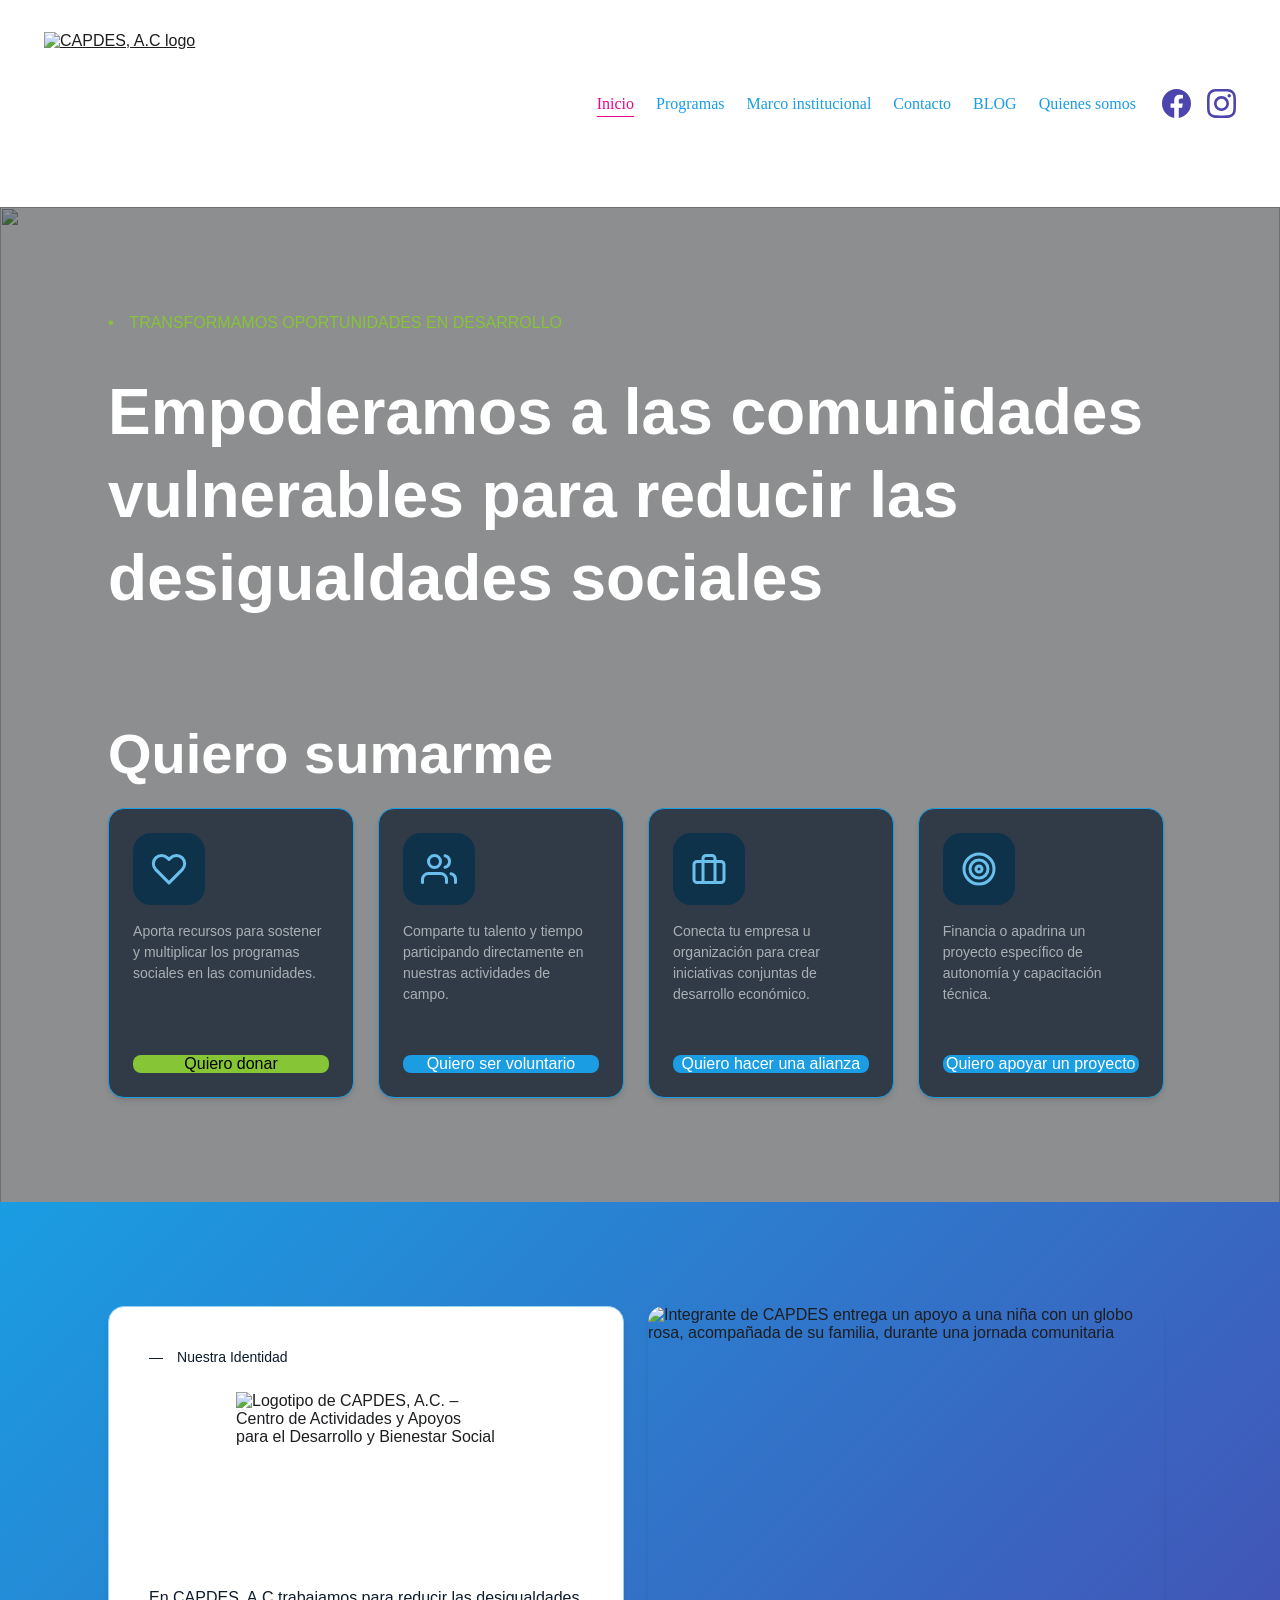
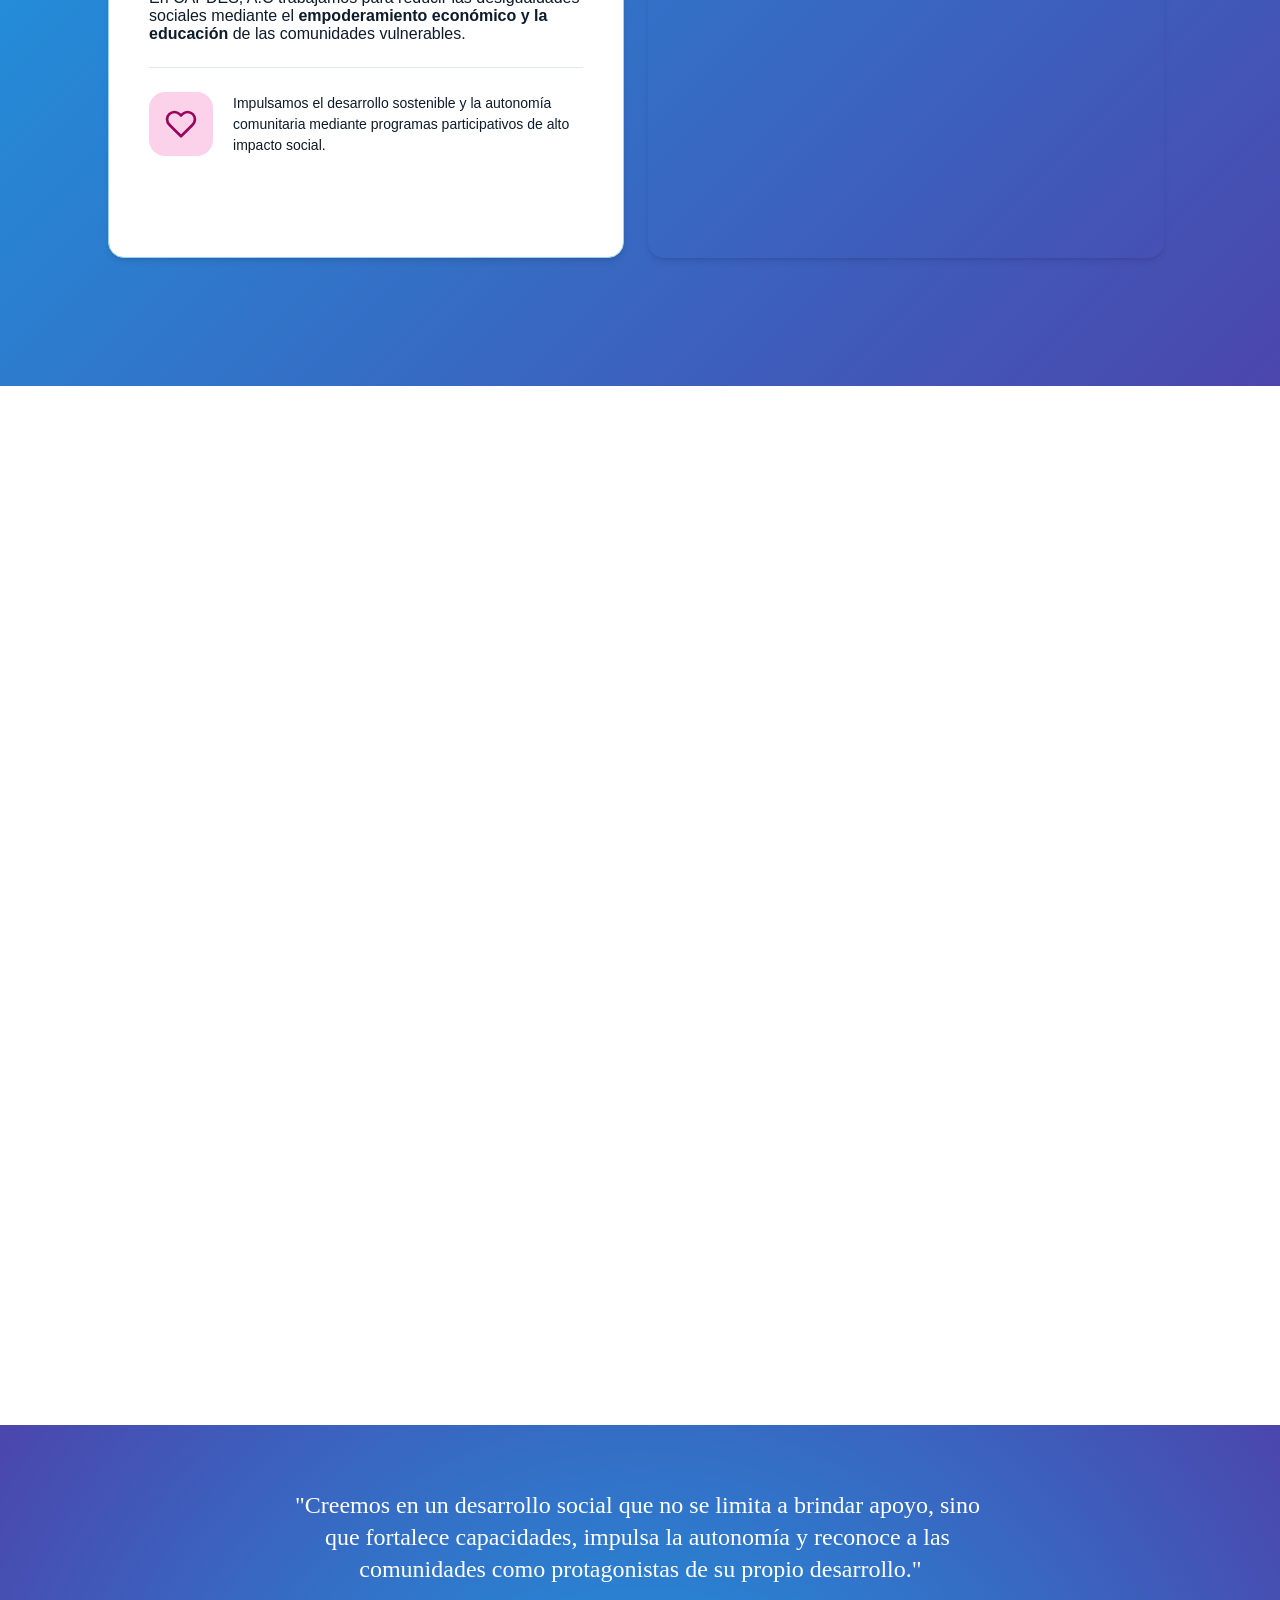
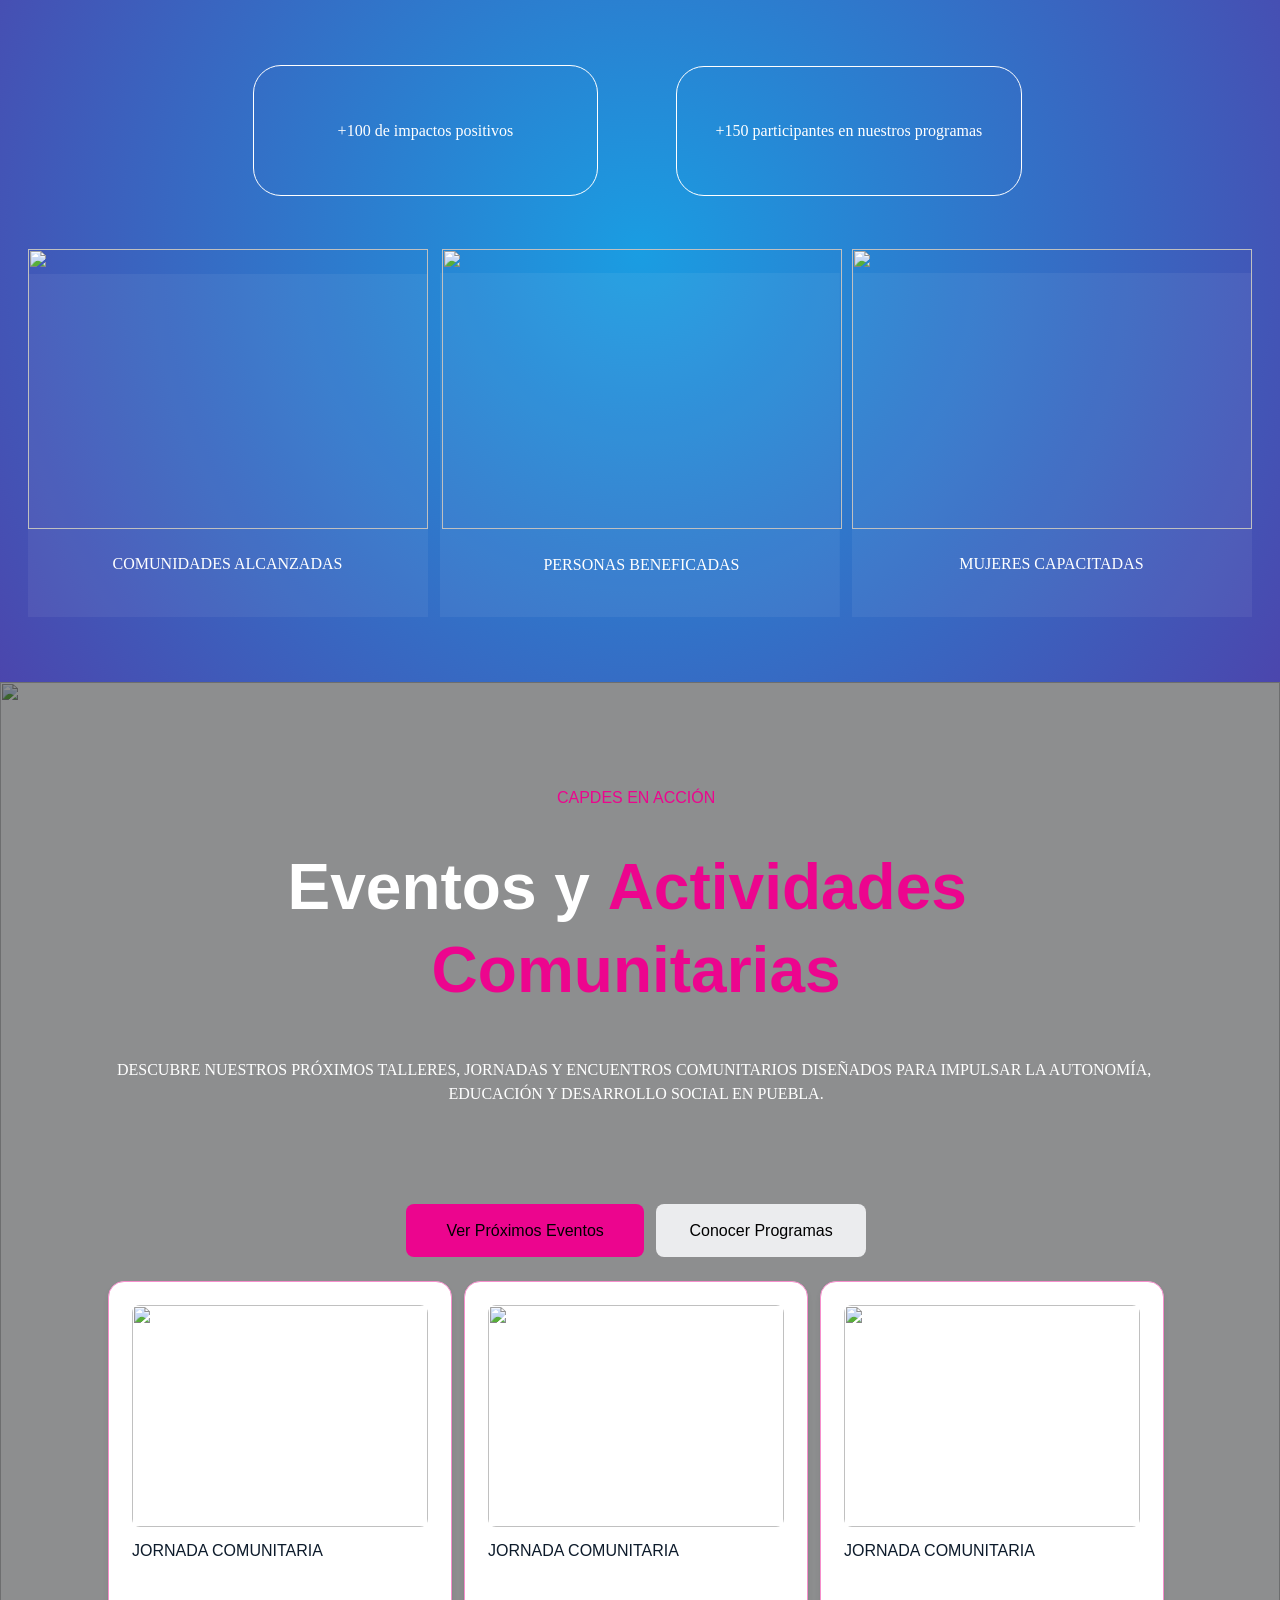
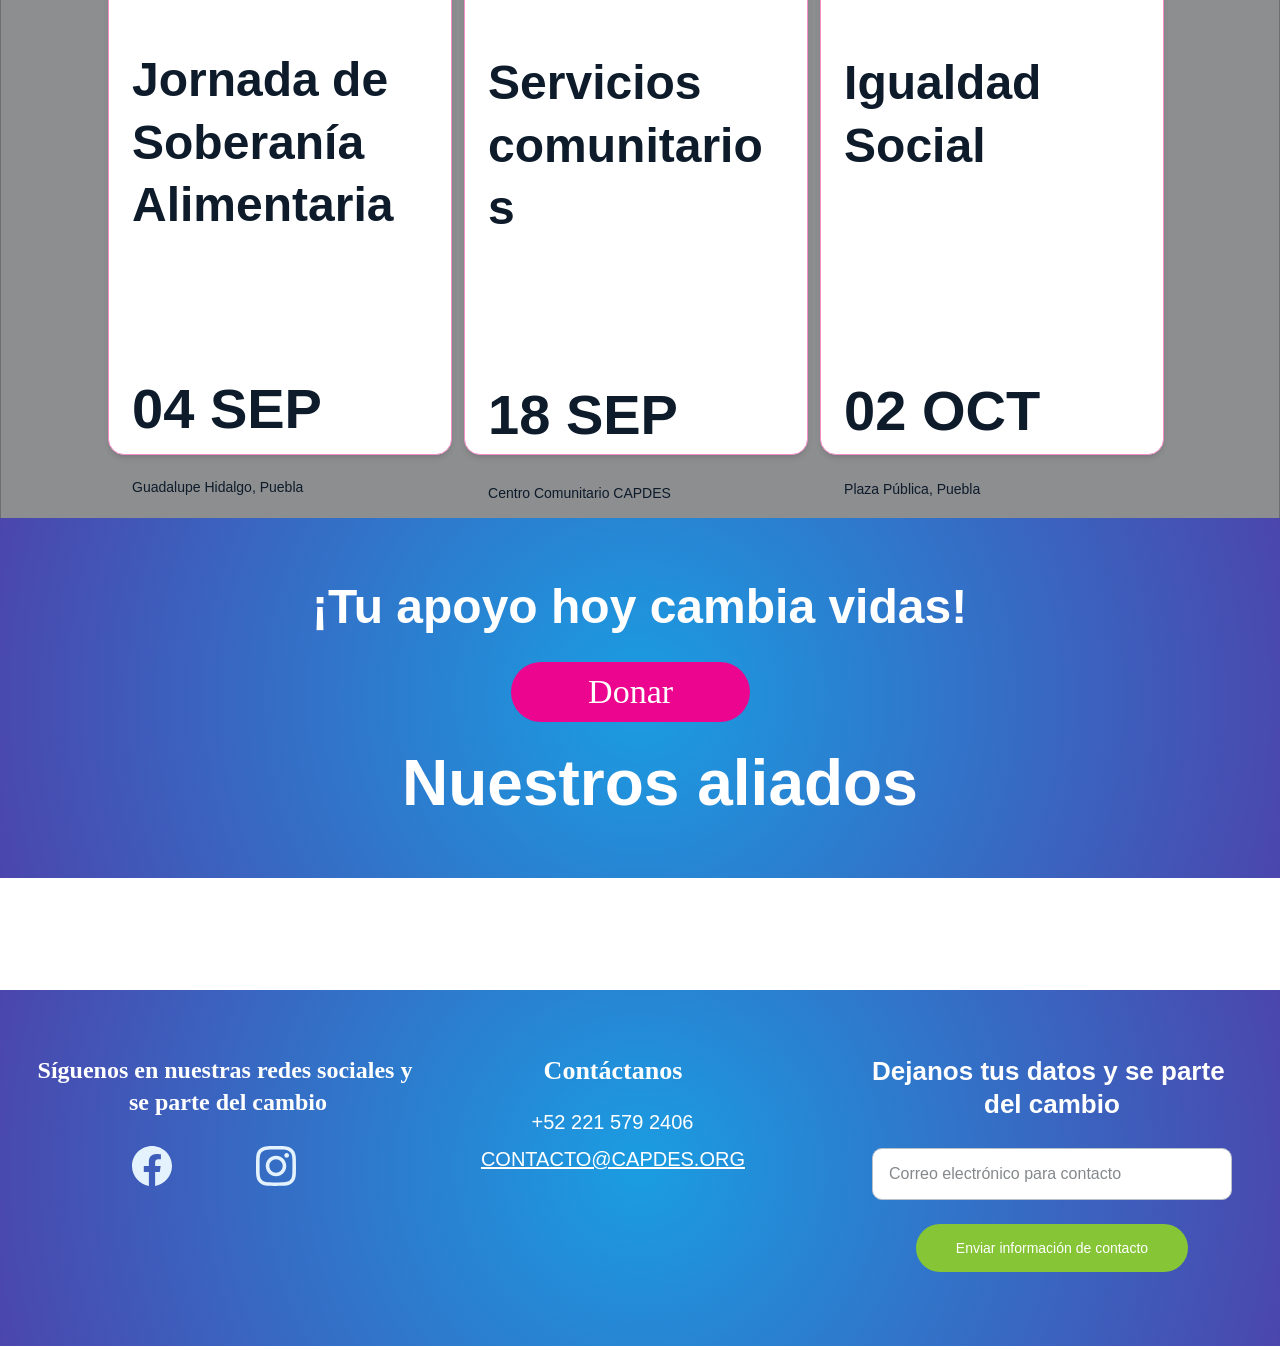
==== commit d584b6e6: "Version 1 pagina" ====
--- a/index.html
+++ b/index.html
@@ -1,4 +1,4 @@
-<!DOCTYPE html><html lang="es"><head><meta charset="utf-8"><meta name="viewport" content="width=device-width, initial-scale=1.0"><meta name="generator" content="Hostinger AI Builder"><script type="application/ld+json">{"@context":"https://schema.org/","name":"CAPDES, A.C","url":"https://capdes.org","description":"En Capdes, trabajamos para reducir desigualdades sociales mediante el empoderamiento económico de mujeres y comunidades vulnerables. Ofrecemos capacitación, educación y apoyo asistencial para construir un futuro más justo y equitativo para todos.","inLanguage":"es","keywords":["empoderamiento económico","apoyo comunitario","reducción desigualdades"],"@type":"WebSite"}</script><!--[--><!--[--><link rel="preconnect" href="https://assets.zyrosite.com"><!--]--><!--[--><link rel="alternate" hreflang="x-default" href="index.html"><!--]--><link href="https://cdn.zyrosite.com/u1/google-fonts/font-faces?family=Outfit:wght@400;600&amp;family=Acme:wght@400&amp;family=Poppins:wght@400;500;700&amp;family=Inter:wght@400;500&amp;display=swap" rel="preconnect" crossorigin="true"><link href="https://cdn.zyrosite.com/u1/google-fonts/font-faces?family=Outfit:wght@400;600&amp;family=Acme:wght@400&amp;family=Poppins:wght@400;500;700&amp;family=Inter:wght@400;500&amp;display=swap" rel="preload" as="style"><link href="https://cdn.zyrosite.com/u1/google-fonts/font-faces?family=Outfit:wght@400;600&amp;family=Acme:wght@400&amp;family=Poppins:wght@400;500;700&amp;family=Inter:wght@400;500&amp;display=swap" rel="stylesheet" referrerpolicy="no-referrer"><title>Capdes: Empoderamiento y apoyo a comunidades vulnerables | CAPDES, A.C</title><meta name="description" content="En Capdes, trabajamos para reducir desigualdades sociales mediante el empoderamiento económico de mujeres y comunidades vulnerables. Ofrecemos capacitación, educación y apoyo asistencial para construir un futuro más justo y equitativo para todos."><link rel="icon" type="image/png" sizes="16x16" href="data:;base64,iVBORw0KGgo="><link rel="icon" type="image/png" sizes="32x32" href="data:;base64,iVBORw0KGgo="><link rel="icon" type="image/png" sizes="192x192" href="data:;base64,iVBORw0KGgo="><link rel="apple-touch-icon" href="data:;base64,iVBORw0KGgo="><meta content="https://capdes.org/" property="og:url"><link rel="canonical" href="index.html"><meta content="Capdes: Empoderamiento y apoyo a comunidades vulnerables | CAPDES, A.C" property="og:title"><meta name="twitter:title" content="Capdes: Empoderamiento y apoyo a comunidades vulnerables | CAPDES, A.C"><meta content="website" property="og:type"><meta property="og:description" content="En Capdes, trabajamos para reducir desigualdades sociales mediante el empoderamiento económico de mujeres y comunidades vulnerables. Ofrecemos capacitación, educación y apoyo asistencial para construir un futuro más justo y equitativo para todos."><meta name="twitter:description" content="En Capdes, trabajamos para reducir desigualdades sociales mediante el empoderamiento económico de mujeres y comunidades vulnerables. Ofrecemos capacitación, educación y apoyo asistencial para construir un futuro más justo y equitativo para todos."><meta property="og:site_name" content="CAPDES, A.C"><meta name="keywords" content="empoderamiento económico, apoyo comunitario, reducción desigualdades"><meta property="og:image"><meta name="twitter:image"><meta content="" property="og:image:alt"><meta content="" name="twitter:image:alt"><meta name="twitter:card" content="summary_large_image"><!----><!--]--><style></style><link rel="prefetch" href="https://assets.zyrosite.com/AQEyaZVx1MiRWvDV/traffic.txt"><script>(function(){const postDate = null;
+<!DOCTYPE html><html lang="es"><head><meta charset="utf-8"><meta name="viewport" content="width=device-width, initial-scale=1.0"><meta name="generator" content="Hostinger AI Builder"><script type="application/ld+json">{"@context":"https://schema.org/","name":"CAPDES, A.C","url":"https://capdes.org","description":"En Capdes, trabajamos para reducir desigualdades sociales mediante el empoderamiento económico de mujeres y comunidades vulnerables. Ofrecemos capacitación, educación y apoyo asistencial para construir un futuro más justo y equitativo para todos.","inLanguage":"es","keywords":["empoderamiento económico","apoyo comunitario","reducción desigualdades"],"@type":"WebSite"}</script><!--[--><!--[--><link rel="preconnect" href="https://assets.zyrosite.com"><!--]--><!--[--><link rel="alternate" hreflang="x-default" href="index.html"><!--]--><link href="https://cdn.zyrosite.com/u1/google-fonts/font-faces?family=Outfit:wght@400;600&amp;family=Acme:wght@400&amp;family=Poppins:wght@400;500;700&amp;family=Inter:wght@400;500&amp;display=swap" rel="preconnect" crossorigin="true"><link href="https://cdn.zyrosite.com/u1/google-fonts/font-faces?family=Outfit:wght@400;600&amp;family=Acme:wght@400&amp;family=Poppins:wght@400;500;700&amp;family=Inter:wght@400;500&amp;display=swap" rel="preload" as="style"><link href="https://cdn.zyrosite.com/u1/google-fonts/font-faces?family=Outfit:wght@400;600&amp;family=Acme:wght@400&amp;family=Poppins:wght@400;500;700&amp;family=Inter:wght@400;500&amp;display=swap" rel="stylesheet" referrerpolicy="no-referrer"><title>Capdes: Empoderamiento y apoyo a comunidades vulnerables | CAPDES, A.C</title><meta name="description" content="En Capdes, trabajamos para reducir desigualdades sociales mediante el empoderamiento económico de mujeres y comunidades vulnerables. Ofrecemos capacitación, educación y apoyo asistencial para construir un futuro más justo y equitativo para todos."><link rel="icon" href="img/favicon.ico" sizes="any"><link rel="icon" type="image/png" sizes="16x16" href="img/favicon-16.png"><link rel="icon" type="image/png" sizes="32x32" href="img/favicon-32.png"><link rel="icon" type="image/png" sizes="192x192" href="img/favicon-192.png"><link rel="apple-touch-icon" href="img/apple-touch-icon.png"><meta content="https://capdes.org/" property="og:url"><link rel="canonical" href="index.html"><meta content="Capdes: Empoderamiento y apoyo a comunidades vulnerables | CAPDES, A.C" property="og:title"><meta name="twitter:title" content="Capdes: Empoderamiento y apoyo a comunidades vulnerables | CAPDES, A.C"><meta content="website" property="og:type"><meta property="og:description" content="En Capdes, trabajamos para reducir desigualdades sociales mediante el empoderamiento económico de mujeres y comunidades vulnerables. Ofrecemos capacitación, educación y apoyo asistencial para construir un futuro más justo y equitativo para todos."><meta name="twitter:description" content="En Capdes, trabajamos para reducir desigualdades sociales mediante el empoderamiento económico de mujeres y comunidades vulnerables. Ofrecemos capacitación, educación y apoyo asistencial para construir un futuro más justo y equitativo para todos."><meta property="og:site_name" content="CAPDES, A.C"><meta name="keywords" content="empoderamiento económico, apoyo comunitario, reducción desigualdades"><meta property="og:image"><meta name="twitter:image"><meta content="" property="og:image:alt"><meta content="" name="twitter:image:alt"><meta name="twitter:card" content="summary_large_image"><!----><!--]--><style></style><link rel="prefetch" href="https://assets.zyrosite.com/AQEyaZVx1MiRWvDV/traffic.txt"><script>(function(){const postDate = null;
 
 			const currentDate = new Date().setHours(0, 0, 0, 0);
 			const postPublishDate = new Date(postDate).setHours(0, 0, 0, 0);
@@ -6,8 +6,8 @@
 			if (postPublishDate && currentDate < postPublishDate) {
 				window.location.replace('/');
 			}
-		})();</script><link rel="stylesheet" href="css/main.css"><link rel="stylesheet" href="css/cookieconsent.css"><style>:root{--color-meteorite-dark:#2f1c6a;--color-meteorite-dark-2:#1f1346;--color-meteorite:#8c85ff;--color-meteorite-light:#d5dfff;--color-primary-dark:#5025d1;--color-primary:#673de6;--color-primary-light:#ebe4ff;--color-primary-charts:#b39ef3;--color-danger-dark:#d63163;--color-danger:#fc5185;--color-danger-light:#ffe8ef;--color-danger-charts:#fea8c2;--color-warning-dark:#fea419;--color-warning-dark-2:#9f6000;--color-warning-charts:#ffd28c;--color-warning:#ffcd35;--color-warning-light:#fff8e2;--color-success-dark:#008361;--color-success:#00b090;--color-success-light:#def4f0;--color-dark:#1d1e20;--color-black:#18181a;--color-gray-dark:#36344d;--color-gray:#727586;--color-gray-border:#dadce0;--color-gray-light:#f2f3f6;--color-light:#fff;--color-azure:#357df9;--color-azure-light:#e3ebf9;--color-azure-dark:#265ab2;--color-indigo:#6366f1;--color-neutral-200:#d8dae0}.whats-app-bubble{z-index:19;cursor:pointer;border-radius:100px;display:flex;position:fixed;bottom:24px;right:20px;box-shadow:0 4px 12px #00000026}#wtpQualitySign_fixedCSS,#wtpQualitySign_popupCSS{bottom:10px!important}#wtpQualitySign_fixedCSS{z-index:17!important}#wtpQualitySign_popupCSS{z-index:18!important}
-</style></head><body><div><style>astro-island,astro-slot,astro-static-slot{display:contents}</style><script>(()=>{var e=async t=>{await(await t())()};(self.Astro||(self.Astro={})).only=e;window.dispatchEvent(new Event("astro:only"));})();</script><script>(()=>{var g=Object.defineProperty;var w=(a,s,c)=>s in a?g(a,s,{enumerable:!0,configurable:!0,writable:!0,value:c}):a[s]=c;var l=(a,s,c)=>w(a,typeof s!="symbol"?s+"":s,c);var E=new Set(["__proto__","constructor","prototype"]);{let a={0:t=>y(t),1:t=>c(t),2:t=>new RegExp(t),3:t=>new Date(t),4:t=>new Map(c(t)),5:t=>new Set(c(t)),6:t=>BigInt(t),7:t=>new URL(t),8:t=>new Uint8Array(t),9:t=>new Uint16Array(t),10:t=>new Uint32Array(t),11:t=>Number.POSITIVE_INFINITY*t},s=t=>{let[p,e]=t;return p in a?a[p](e):void 0},c=t=>t.map(s),y=t=>typeof t!="object"||t===null?t:Object.fromEntries(Object.entries(t).map(([p,e])=>[p,s(e)]));class f extends HTMLElement{constructor(){super(...arguments);l(this,"Component");l(this,"hydrator");l(this,"hydrate",async()=>{var b;if(!this.hydrator||!this.isConnected)return;let e=(b=this.parentElement)==null?void 0:b.closest("astro-island[ssr]");if(e){e.addEventListener("astro:hydrate",this.hydrate,{once:!0});return}let r=this.querySelectorAll("astro-slot"),n={},d=this.querySelectorAll("template[data-astro-template]");for(let o of d){let i=o.closest(this.tagName);i!=null&&i.isSameNode(this)&&(n[o.getAttribute("data-astro-template")||"default"]=o.innerHTML,o.remove())}for(let o of r){let i=o.closest(this.tagName);i!=null&&i.isSameNode(this)&&(n[o.getAttribute("name")||"default"]=o.innerHTML)}let u;try{u=this.hasAttribute("props")?y(JSON.parse(this.getAttribute("props"))):{}}catch(o){let i=this.getAttribute("component-url")||"<unknown>",v=this.getAttribute("component-export");throw v&&(i+=` (export ${v})`),console.error(`[hydrate] Error parsing props for component ${i}`,this.getAttribute("props"),o),o}let h;await this.hydrator(this)(this.Component,u,n,{client:this.getAttribute("client")}),this.removeAttribute("ssr"),this.dispatchEvent(new CustomEvent("astro:hydrate"))});l(this,"unmount",()=>{this.isConnected||this.dispatchEvent(new CustomEvent("astro:unmount"))})}disconnectedCallback(){document.removeEventListener("astro:after-swap",this.unmount),document.addEventListener("astro:after-swap",this.unmount,{once:!0})}connectedCallback(){if(!this.hasAttribute("await-children")||document.readyState==="interactive"||document.readyState==="complete")this.childrenConnectedCallback();else{let e=()=>{document.removeEventListener("DOMContentLoaded",e),r.disconnect(),this.childrenConnectedCallback()},r=new MutationObserver(()=>{var n;((n=this.lastChild)==null?void 0:n.nodeType)===Node.COMMENT_NODE&&this.lastChild.nodeValue==="astro:end"&&(this.lastChild.remove(),e())});r.observe(this,{childList:!0}),document.addEventListener("DOMContentLoaded",e)}}async childrenConnectedCallback(){let e=this.getAttribute("before-hydration-url");e&&await import(e),this.start()}getRetryImportUrl(e){let r=new URL(e,document.baseURI);return r.searchParams.set("astro-retry",Date.now().toString()),r.toString()}async importWithRetry(e){try{return await import(e)}catch(r){return await new Promise(n=>setTimeout(n,1e3)),import(this.getRetryImportUrl(e))}}handleHydrationError(e){let r=this.getAttribute("component-url"),n=new CustomEvent("astro:hydration-error",{cancelable:!0,bubbles:!0,composed:!0,detail:{error:e,componentUrl:r}});this.dispatchEvent(n)&&console.error(`[astro-island] Error hydrating ${r}`,e)}async start(){let e=JSON.parse(this.getAttribute("opts")),r=this.getAttribute("client");if(Astro[r]===void 0){window.addEventListener(`astro:${r}`,()=>this.start(),{once:!0});return}try{await Astro[r](async()=>{let n=this.getAttribute("renderer-url");try{let[d,{default:u}]=await Promise.all([this.importWithRetry(this.getAttribute("component-url")),n?this.importWithRetry(n):Promise.resolve({default:()=>()=>{}})]),h=this.getAttribute("component-export")||"default";if(h.includes(".")){this.Component=d;for(let m of h.split(".")){if(E.has(m)||!this.Component||typeof this.Component!="object"&&typeof this.Component!="function"||!Object.hasOwn(this.Component,m))throw new Error(`Invalid component export path: ${h}`);this.Component=this.Component[m]}}else{if(E.has(h))throw new Error(`Invalid component export path: ${h}`);this.Component=d[h]}return this.hydrator=u,this.hydrate}catch(d){return this.handleHydrationError(d),()=>{}}},e,this)}catch(n){this.handleHydrationError(n)}}attributeChangedCallback(){this.hydrate()}}l(f,"observedAttributes",["props"]),customElements.get("astro-island")||customElements.define("astro-island",f)}})();</script><astro-island uid="gHbHv" component-url="/_astro-1791477990686/ClientHead.DNKwh6V2.js" component-export="default" renderer-url="/_astro-1791477990686/client.BuD5P5zy.js" props="{&quot;page-noindex&quot;:[0,false],&quot;canonical-url&quot;:[0,&quot;https://capdes.org/&quot;],&quot;site-meta&quot;:[0,{&quot;version&quot;:[0,202],&quot;template&quot;:[0,&quot;aigenerated&quot;],&quot;metaTitle&quot;:[0,&quot;CAPDES, A.C&quot;],&quot;buttonSetId&quot;:[0,&quot;0&quot;],&quot;aiWebsiteType&quot;:[0,&quot;Business&quot;],&quot;defaultLocale&quot;:[0,&quot;system&quot;],&quot;ecommerceType&quot;:[0,&quot;zyro&quot;],&quot;salesChannelId&quot;:[0,&quot;scha_01M39SZ2ZSERY988TX3Z83Y92Y&quot;],&quot;ecommerceStoreId&quot;:[0,&quot;store_01JYMJSTGNK2SGEKBNT5RRBTM4&quot;],&quot;isPrivateModeActive&quot;:[0,false],&quot;demoEcommerceStoreId&quot;:[0,&quot;demo_01G0E9P2R0CFTNBWEEFCEV8EG5&quot;],&quot;shouldAddWWWPrefixToDomain&quot;:[0,false]}],&quot;domain&quot;:[0,&quot;capdes.org&quot;]}" ssr client="only" opts="{&quot;name&quot;:&quot;ClientHead&quot;,&quot;value&quot;:&quot;vue&quot;}"></astro-island><script>(()=>{var e=async t=>{await(await t())()};(self.Astro||(self.Astro={})).load=e;window.dispatchEvent(new Event("astro:load"));})();</script><astro-island uid="Z168JkA" prefix="s1" component-url="/_astro-1791477990686/Page.CaBDtV9T.js" component-export="default" renderer-url="/_astro-1791477990686/client.BuD5P5zy.js" props="{&quot;pageData&quot;:[0,{&quot;pages&quot;:[0,{&quot;zn3XDj&quot;:[0,{&quot;type&quot;:[0,&quot;default&quot;],&quot;name&quot;:[0,&quot;BLOG&quot;],&quot;slug&quot;:[0,&quot;blog&quot;]}],&quot;zvbggW&quot;:[0,{&quot;type&quot;:[0,&quot;default&quot;],&quot;name&quot;:[0,&quot;Proyectos-EmpoderamientoEconomico&quot;],&quot;slug&quot;:[0,&quot;proyectos-empoderamientoeconomico&quot;]}],&quot;ai-15zDH&quot;:[0,{&quot;meta&quot;:[0,{&quot;title&quot;:[0,&quot;Capdes: Empoderamiento y apoyo a comunidades vulnerables&quot;],&quot;keywords&quot;:[1,[[0,&quot;empoderamiento económico&quot;],[0,&quot;apoyo comunitario&quot;],[0,&quot;reducción desigualdades&quot;]]],&quot;description&quot;:[0,&quot;En Capdes, trabajamos para reducir desigualdades sociales mediante el empoderamiento económico de mujeres y comunidades vulnerables. Ofrecemos capacitación, educación y apoyo asistencial para construir un futuro más justo y equitativo para todos.&quot;],&quot;focusKeyword&quot;:[0,&quot;reducción desigualdades&quot;]}],&quot;name&quot;:[0,&quot;Inicio&quot;],&quot;slug&quot;:[0,&quot;inicio&quot;],&quot;type&quot;:[0,&quot;default&quot;],&quot;blocks&quot;:[1,[[0,&quot;zs7uVp&quot;],[0,&quot;zyAJFT&quot;],[0,&quot;zTZGnv&quot;],[0,&quot;zQVWDP&quot;],[0,&quot;z6xMM6&quot;],[0,&quot;zXDtLi&quot;],[0,&quot;zwZ-vA&quot;],[0,&quot;zzHakD&quot;]]],&quot;hiddenSlots&quot;:[1,[]]}],&quot;ai-7_vJN&quot;:[0,{&quot;type&quot;:[0,&quot;default&quot;],&quot;name&quot;:[0,&quot;Programas&quot;],&quot;slug&quot;:[0,&quot;programas&quot;]}],&quot;ai-QA7wJ&quot;:[0,{&quot;type&quot;:[0,&quot;default&quot;],&quot;name&quot;:[0,&quot;Contacto&quot;],&quot;slug&quot;:[0,&quot;contacto&quot;]}],&quot;ai-f7xbA&quot;:[0,{&quot;type&quot;:[0,&quot;default&quot;],&quot;name&quot;:[0,&quot;Quienes somos&quot;],&quot;slug&quot;:[0,&quot;quienes-somos&quot;]}],&quot;ai-zaZir&quot;:[0,{&quot;type&quot;:[0,&quot;default&quot;],&quot;name&quot;:[0,&quot;Marco institucional&quot;],&quot;slug&quot;:[0,&quot;marco-institucional&quot;]}],&quot;prod_01JYMKJX7XCM2KB75WRCPS8RVN&quot;:[0,{&quot;name&quot;:[0,&quot;Dona para que más jóvenes y mujeres tengan oportunidad de mejorar sus condiciones de su vida&quot;],&quot;type&quot;:[0,&quot;ecommerce-dynamic-product&quot;],&quot;blocks&quot;:[1,[[0,&quot;zwXG0m&quot;]]],&quot;productId&quot;:[0,&quot;prod_01JYMKJX7XCM2KB75WRCPS8RVN&quot;],&quot;hiddenSlots&quot;:[1,[]],&quot;slug&quot;:[0,&quot;dona-para-que-mas-jovenes-y-mujeres-tengan-oportunidad-de-mejorar-sus-condiciones-de-su-vida&quot;],&quot;meta&quot;:[0,{&quot;title&quot;:[0,&quot;Dona para que más jóvenes y mujeres tengan oportunidad de mejorar sus condiciones de su vida&quot;]}]}],&quot;prod_01JYMJSTKHYCHFKA3BFB7859MK&quot;:[0,{&quot;name&quot;:[0,&quot;Donativo &quot;],&quot;type&quot;:[0,&quot;ecommerce-dynamic-product&quot;],&quot;blocks&quot;:[1,[[0,&quot;zwXG0m&quot;]]],&quot;productId&quot;:[0,&quot;prod_01JYMJSTKHYCHFKA3BFB7859MK&quot;],&quot;hiddenSlots&quot;:[1,[]],&quot;slug&quot;:[0,&quot;face-serum-gxrcld&quot;],&quot;meta&quot;:[0,{&quot;title&quot;:[0,&quot;Donativo &quot;],&quot;description&quot;:[0,&quot;The product description should talk about the product in a truthful yet flattering way. Remember to include information that the potential buyer would need, for example, details on sizing, color, and function. Volume: 50ml&quot;]}]}],&quot;prod_01JYMJSTKX3QP7KHZB9GTP7XXY&quot;:[0,{&quot;name&quot;:[0,&quot;Donativo&quot;],&quot;type&quot;:[0,&quot;ecommerce-dynamic-product&quot;],&quot;blocks&quot;:[1,[[0,&quot;zwXG0m&quot;]]],&quot;productId&quot;:[0,&quot;prod_01JYMJSTKX3QP7KHZB9GTP7XXY&quot;],&quot;hiddenSlots&quot;:[1,[]],&quot;slug&quot;:[0,&quot;handmade-vase-slowpy&quot;],&quot;meta&quot;:[0,{&quot;title&quot;:[0,&quot;Donativo&quot;],&quot;description&quot;:[0,&quot;The product description should talk about the product in a truthful yet flattering way. Remember to include information that the potential buyer would need, for example details on sizing, color, and function. Material: Ceramic. Color: White&quot;]}]}],&quot;prod_01JYMJSTM7E64SA8SV64A2YXYR&quot;:[0,{&quot;name&quot;:[0,&quot;Donativo&quot;],&quot;type&quot;:[0,&quot;ecommerce-dynamic-product&quot;],&quot;blocks&quot;:[1,[[0,&quot;zwXG0m&quot;]]],&quot;productId&quot;:[0,&quot;prod_01JYMJSTM7E64SA8SV64A2YXYR&quot;],&quot;hiddenSlots&quot;:[1,[]],&quot;slug&quot;:[0,&quot;hand-soap-giguos&quot;],&quot;meta&quot;:[0,{&quot;title&quot;:[0,&quot;Donativo&quot;],&quot;description&quot;:[0,&quot;The product description should talk about the product in a truthful yet flattering way. Remember to include information that the potential buyer would need, for example details on sizing, color, and function. Volume: 100 ml&quot;]}]}],&quot;prod_01JYMJSTMFMKQEQZ6Q8095ES13&quot;:[0,{&quot;name&quot;:[0,&quot;Donativo&quot;],&quot;type&quot;:[0,&quot;ecommerce-dynamic-product&quot;],&quot;blocks&quot;:[1,[[0,&quot;zwXG0m&quot;]]],&quot;productId&quot;:[0,&quot;prod_01JYMJSTMFMKQEQZ6Q8095ES13&quot;],&quot;hiddenSlots&quot;:[1,[]],&quot;slug&quot;:[0,&quot;set-of-plates-cxlzwx&quot;],&quot;meta&quot;:[0,{&quot;title&quot;:[0,&quot;Donativo&quot;],&quot;description&quot;:[0,&quot;The product description should talk about the product in a truthful yet flattering way. Remember to include information that the potential buyer would need, for example, details on sizing, color, and function. Material: Ceramic. Color: Beige&quot;]}]}],&quot;prod_01JYMJSTSVHF15KYS97ES7FG4Y&quot;:[0,{&quot;name&quot;:[0,&quot;Donativo&quot;],&quot;type&quot;:[0,&quot;ecommerce-dynamic-product&quot;],&quot;blocks&quot;:[1,[[0,&quot;zwXG0m&quot;]]],&quot;productId&quot;:[0,&quot;prod_01JYMJSTSVHF15KYS97ES7FG4Y&quot;],&quot;hiddenSlots&quot;:[1,[]],&quot;slug&quot;:[0,&quot;sunglasses-iubjnq&quot;],&quot;meta&quot;:[0,{&quot;title&quot;:[0,&quot;Donativo&quot;],&quot;description&quot;:[0,&quot;The product description should talk about the product in a truthful yet flattering way. Remember to include information that the potential buyer would need, for example details on sizing, color, and function. Material: Stainless Steel. Color: Black&quot;]}]}],&quot;prod_01JYMJSTT3Y6X9EA5AVCX5EMEA&quot;:[0,{&quot;name&quot;:[0,&quot;Donativo&quot;],&quot;type&quot;:[0,&quot;ecommerce-dynamic-product&quot;],&quot;blocks&quot;:[1,[[0,&quot;zwXG0m&quot;]]],&quot;productId&quot;:[0,&quot;prod_01JYMJSTT3Y6X9EA5AVCX5EMEA&quot;],&quot;hiddenSlots&quot;:[1,[]],&quot;slug&quot;:[0,&quot;wooden-chair-mopukh&quot;],&quot;meta&quot;:[0,{&quot;title&quot;:[0,&quot;Donativo&quot;],&quot;description&quot;:[0,&quot;The product description should talk about the product in a truthful yet flattering way. Remember to include information that the potential buyer would need, for example, details on sizing, color, and function. Material: Pine Wood. Width: 50 cm. Height: 78 cm&quot;]}]}]}],&quot;blocks&quot;:[0,{&quot;header&quot;:[0,{&quot;slot&quot;:[0,&quot;header&quot;],&quot;type&quot;:[0,&quot;BlockNavigation&quot;],&quot;mobile&quot;:[0,{&quot;height&quot;:[0,123],&quot;logoHeight&quot;:[0,75]}],&quot;desktop&quot;:[0,{&quot;height&quot;:[0,207],&quot;logoHeight&quot;:[0,143]}],&quot;settings&quot;:[0,{&quot;styles&quot;:[0,{&quot;width&quot;:[0,&quot;1240px&quot;],&quot;padding&quot;:[0,&quot;32px 16px 32px 16px&quot;],&quot;m-padding&quot;:[0,&quot;24px 16px 24px 16px&quot;],&quot;logo-width&quot;:[0,&quot;264px&quot;],&quot;cartIconSize&quot;:[0,&quot;24px&quot;],&quot;link-spacing&quot;:[0,&quot;22px&quot;],&quot;m-logo-width&quot;:[0,&quot;138.644px&quot;],&quot;m-link-spacing&quot;:[0,&quot;20px&quot;],&quot;element-spacing&quot;:[0,&quot;26px&quot;],&quot;logoTextFontSize&quot;:[0,32],&quot;contrastBackgroundColor&quot;:[0,&quot;rgb(224, 224, 224)&quot;]}],&quot;logoAlt&quot;:[0,&quot;&quot;],&quot;cartText&quot;:[0,&quot;&quot;],&quot;isSticky&quot;:[0,false],&quot;logoText&quot;:[0,&quot;CAPDES, A.C&quot;],&quot;showLogo&quot;:[0,true],&quot;headerLayout&quot;:[0,&quot;desktop-1&quot;],&quot;isCartVisible&quot;:[0,false],&quot;logoImagePath&quot;:[0,&quot;logocapdesa.c-yfb19wu0yFQLv0Rh.png&quot;],&quot;mHeaderLayout&quot;:[0,&quot;mobile-1&quot;],&quot;logoImageOrigin&quot;:[0,&quot;assets&quot;],&quot;selectedLogoType&quot;:[0,&quot;image&quot;],&quot;mobileLinksAlignment&quot;:[0,&quot;right&quot;]}],&quot;zindexes&quot;:[1,[[0,&quot;z5rVYa&quot;]]],&quot;background&quot;:[0,{&quot;color&quot;:[0,&quot;rgb(255, 255, 255)&quot;],&quot;current&quot;:[0,&quot;color&quot;],&quot;isTransparent&quot;:[0,false]}],&quot;components&quot;:[1,[[0,&quot;z5rVYa&quot;]]],&quot;fontFamily&quot;:[0,&quot;Poppins&quot;],&quot;fontWeight&quot;:[0,400],&quot;logoAspectRatio&quot;:[0,1.8516483516483515],&quot;navLinkTextColor&quot;:[0,&quot;rgb(26, 157, 226)&quot;],&quot;navLinkTextColorHover&quot;:[0,&quot;rgb(236, 5, 141)&quot;]}],&quot;z6xMM6&quot;:[0,{&quot;type&quot;:[0,&quot;BlockLayout&quot;],&quot;mobile&quot;:[0,{&quot;minHeight&quot;:[0,1341]}],&quot;desktop&quot;:[0,{&quot;minHeight&quot;:[0,857]}],&quot;settings&quot;:[0,{&quot;styles&quot;:[0,{&quot;block-padding&quot;:[0,&quot;16px 0 16px 0&quot;],&quot;m-block-padding&quot;:[0,&quot;16px&quot;]}]}],&quot;zindexes&quot;:[1,[[0,&quot;zetsLE&quot;],[0,&quot;zxTSXu&quot;],[0,&quot;zh3ZOu&quot;],[0,&quot;zu9RJp&quot;],[0,&quot;zr54pA&quot;],[0,&quot;zJ__Xc&quot;],[0,&quot;zipck1&quot;],[0,&quot;zgAHNM&quot;],[0,&quot;zJEeGy&quot;],[0,&quot;z3gYwi&quot;],[0,&quot;zfAbtW&quot;],[0,&quot;zAwtYk&quot;]]],&quot;background&quot;:[0,{&quot;current&quot;:[0,&quot;gradient&quot;],&quot;gradient&quot;:[0,{&quot;type&quot;:[0,&quot;radial&quot;],&quot;angle&quot;:[0,135],&quot;colors&quot;:[1,[[0,{&quot;value&quot;:[0,&quot;rgb(26, 157, 226)&quot;]}],[0,{&quot;value&quot;:[0,&quot;rgb(75, 70, 173)&quot;]}]]],&quot;isAnimated&quot;:[0,false]}],&quot;overlay-opacity&quot;:[0,&quot;0.88&quot;]}],&quot;components&quot;:[1,[[0,&quot;zh3ZOu&quot;],[0,&quot;zu9RJp&quot;],[0,&quot;zr54pA&quot;],[0,&quot;zxTSXu&quot;],[0,&quot;zetsLE&quot;],[0,&quot;zJ__Xc&quot;],[0,&quot;zipck1&quot;],[0,&quot;zgAHNM&quot;],[0,&quot;zJEeGy&quot;],[0,&quot;z3gYwi&quot;],[0,&quot;zfAbtW&quot;],[0,&quot;zAwtYk&quot;]]],&quot;initialBlockId&quot;:[0,&quot;zSFOBx&quot;]}],&quot;zQVWDP&quot;:[0,{&quot;type&quot;:[0,&quot;BlockLayout&quot;],&quot;mobile&quot;:[0,{&quot;minHeight&quot;:[0,20]}],&quot;desktop&quot;:[0,{&quot;minHeight&quot;:[0,365]}],&quot;settings&quot;:[0,{&quot;styles&quot;:[0,{&quot;block-padding&quot;:[0,&quot;16px 0 16px 0&quot;],&quot;m-block-padding&quot;:[0,&quot;16px&quot;]}]}],&quot;zindexes&quot;:[1,[[0,&quot;zJ4U0w&quot;]]],&quot;attachment&quot;:[0,&quot;fixed&quot;],&quot;background&quot;:[0,{&quot;alt&quot;:[0,&quot;black and brown leather padded tub sofa&quot;],&quot;path&quot;:[0,&quot;igualdad-genero-Yg2WMvXB22uZkMa9.jpeg&quot;],&quot;image&quot;:[0,&quot;https://assets.zyrosite.com/AQEyaZVx1MiRWvDV/igualdad-genero-Yg2WMvXB22uZkMa9.jpeg&quot;],&quot;video&quot;:[0,{&quot;videoSrc&quot;:[0,&quot;https://videos.pexels.com/video-files/3571264/3571264-hd_1920_1080_30fps.mp4&quot;],&quot;videoThumbnailSrc&quot;:[0,&quot;https://images.pexels.com/videos/3571264/free-video-3571264.jpg?auto=compress&amp;cs=tinysrgb&amp;fit=crop&amp;h=630&amp;w=1200&quot;]}],&quot;origin&quot;:[0,&quot;assets&quot;],&quot;current&quot;:[0,&quot;image&quot;],&quot;gradient&quot;:[0,{&quot;angle&quot;:[0,135],&quot;colors&quot;:[1,[[0,{&quot;value&quot;:[0,&quot;#3949AB&quot;]}],[0,{&quot;value&quot;:[0,&quot;rgb(143, 17, 168)&quot;]}]]],&quot;isAnimated&quot;:[0,false]}],&quot;overlay-opacity&quot;:[0,&quot;0.44&quot;]}],&quot;components&quot;:[1,[[0,&quot;zJ4U0w&quot;]]],&quot;initialBlockId&quot;:[0,&quot;zLS6Ko&quot;]}],&quot;zSiG-O&quot;:[0,{&quot;slot&quot;:[0,&quot;footer&quot;],&quot;type&quot;:[0,&quot;BlockLayout&quot;],&quot;mobile&quot;:[0,{&quot;minHeight&quot;:[0,20]}],&quot;desktop&quot;:[0,{&quot;minHeight&quot;:[0,354.96875]}],&quot;settings&quot;:[0,{&quot;styles&quot;:[0,{&quot;cols&quot;:[0,&quot;12&quot;],&quot;rows&quot;:[0,10],&quot;width&quot;:[0,&quot;1224px&quot;],&quot;m-rows&quot;:[0,&quot;1&quot;],&quot;col-gap&quot;:[0,&quot;24px&quot;],&quot;row-gap&quot;:[0,&quot;16px&quot;],&quot;row-size&quot;:[0,&quot;48px&quot;],&quot;column-gap&quot;:[0,&quot;24px&quot;],&quot;block-padding&quot;:[0,&quot;16px 0 16px 0&quot;],&quot;m-block-padding&quot;:[0,&quot;40px 16px 40px 16px&quot;]}]}],&quot;zindexes&quot;:[1,[[0,&quot;zpP6Gy&quot;],[0,&quot;zZ5g7k&quot;],[0,&quot;z_yyao&quot;],[0,&quot;zETyEt&quot;],[0,&quot;z32w7z&quot;],[0,&quot;zysvRG&quot;],[0,&quot;z7Rzje&quot;],[0,&quot;z3auyZ&quot;],[0,&quot;zNimG7&quot;]]],&quot;background&quot;:[0,{&quot;color&quot;:[0,&quot;rgb(75, 69, 173)&quot;],&quot;current&quot;:[0,&quot;gradient&quot;],&quot;gradient&quot;:[0,{&quot;type&quot;:[0,&quot;radial&quot;],&quot;angle&quot;:[0,135],&quot;colors&quot;:[1,[[0,{&quot;value&quot;:[0,&quot;rgb(26, 157, 226)&quot;]}],[0,{&quot;value&quot;:[0,&quot;rgb(75, 70, 173)&quot;]}]]],&quot;isAnimated&quot;:[0,false]}]}],&quot;components&quot;:[1,[[0,&quot;zpP6Gy&quot;],[0,&quot;zZ5g7k&quot;],[0,&quot;z_yyao&quot;],[0,&quot;zETyEt&quot;],[0,&quot;z32w7z&quot;],[0,&quot;zysvRG&quot;],[0,&quot;z7Rzje&quot;],[0,&quot;z3auyZ&quot;],[0,&quot;zNimG7&quot;]]],&quot;initialBlockId&quot;:[0,&quot;W7N_1fYuy&quot;]}],&quot;zTZGnv&quot;:[0,{&quot;type&quot;:[0,&quot;BlockLayout&quot;],&quot;mobile&quot;:[0,{&quot;minHeight&quot;:[0,20]}],&quot;desktop&quot;:[0,{&quot;minHeight&quot;:[0,674]}],&quot;settings&quot;:[0,{&quot;styles&quot;:[0,{&quot;rows&quot;:[0,9],&quot;width&quot;:[0,&quot;1224px&quot;],&quot;row-gap&quot;:[0,&quot;0px&quot;],&quot;row-size&quot;:[0,&quot;64px&quot;],&quot;column-gap&quot;:[0,&quot;0px&quot;],&quot;block-padding&quot;:[0,&quot;40px 0px 40px 0px&quot;],&quot;m-block-padding&quot;:[0,&quot;64px 16px 64px 16px&quot;],&quot;grid-gap-history&quot;:[0,&quot;16px 24px&quot;]}]}],&quot;zindexes&quot;:[1,[]],&quot;attachment&quot;:[0,&quot;fixed&quot;],&quot;background&quot;:[0,{&quot;alt&quot;:[0,&quot;black blue and yellow textile&quot;],&quot;path&quot;:[0,&quot;jornadas-comunitarias-de-servicios-3-5XKO21MLiBFqySSb.png&quot;],&quot;color&quot;:[0,&quot;rgb(255, 255, 255)&quot;],&quot;image&quot;:[0,&quot;https://assets.zyrosite.com/AQEyaZVx1MiRWvDV/jornadas-comunitarias-de-servicios-3-5XKO21MLiBFqySSb.png&quot;],&quot;video&quot;:[0,{&quot;videoSrc&quot;:[0,&quot;https://videos.pexels.com/video-files/3571264/3571264-hd_1920_1080_30fps.mp4&quot;],&quot;videoThumbnailSrc&quot;:[0,&quot;https://images.pexels.com/videos/3571264/free-video-3571264.jpg?auto=compress&amp;cs=tinysrgb&amp;fit=crop&amp;h=630&amp;w=1200&quot;]}],&quot;origin&quot;:[0,&quot;assets&quot;],&quot;current&quot;:[0,&quot;image&quot;],&quot;gradient&quot;:[0,{&quot;angle&quot;:[0,135],&quot;colors&quot;:[1,[[0,{&quot;value&quot;:[0,&quot;rgb(236, 5, 141)&quot;]}],[0,{&quot;value&quot;:[0,&quot;rgb(75, 70, 173)&quot;]}]]],&quot;isAnimated&quot;:[0,false]}],&quot;overlay-opacity&quot;:[0,&quot;0.10&quot;]}],&quot;components&quot;:[1,[]],&quot;initialBlockId&quot;:[0,&quot;zA1A94&quot;]}],&quot;zXDtLi&quot;:[0,{&quot;type&quot;:[0,&quot;BlockLayout&quot;],&quot;mobile&quot;:[0,{&quot;minHeight&quot;:[0,2547]}],&quot;desktop&quot;:[0,{&quot;minHeight&quot;:[0,1353]}],&quot;settings&quot;:[0,{&quot;styles&quot;:[0,{&quot;cols&quot;:[0,&quot;12&quot;],&quot;rows&quot;:[0,21],&quot;width&quot;:[0,&quot;1224px&quot;],&quot;m-rows&quot;:[0,&quot;1&quot;],&quot;col-gap&quot;:[0,&quot;24px&quot;],&quot;row-gap&quot;:[0,&quot;16px&quot;],&quot;row-size&quot;:[0,&quot;48px&quot;],&quot;block-padding&quot;:[0,&quot;16px 0 16px 0&quot;],&quot;m-block-padding&quot;:[0,&quot;16px&quot;]}]}],&quot;zindexes&quot;:[1,[[0,&quot;siq2ME&quot;],[0,&quot;0VKIE4&quot;],[0,&quot;Y6RGHR&quot;],[0,&quot;Zl1ctd&quot;],[0,&quot;Eoq1bw&quot;],[0,&quot;gCzyMl&quot;],[0,&quot;TE7M6X&quot;],[0,&quot;bNl8Jb&quot;],[0,&quot;VuKlW_&quot;],[0,&quot;1HxpsV&quot;],[0,&quot;0cA9io&quot;],[0,&quot;waB_CP&quot;],[0,&quot;mW3kxh&quot;],[0,&quot;_WO48w&quot;],[0,&quot;-pWE4k&quot;],[0,&quot;BYwuZZ&quot;],[0,&quot;vB7Jpf&quot;],[0,&quot;cl3e1h&quot;],[0,&quot;TPnP9v&quot;],[0,&quot;N5PmB0&quot;]]],&quot;background&quot;:[0,{&quot;path&quot;:[0,&quot;y6lpe9-PgCb9uxHL1SjWjQo.png&quot;],&quot;origin&quot;:[0,&quot;assets&quot;],&quot;current&quot;:[0,&quot;image&quot;],&quot;imagePath&quot;:[0,&quot;y6lpe9-PgCb9uxHL1SjWjQo.png&quot;],&quot;isTransparent&quot;:[0,true],&quot;overlay-opacity&quot;:[0,&quot;0.50&quot;]}],&quot;components&quot;:[1,[[0,&quot;siq2ME&quot;],[0,&quot;0VKIE4&quot;],[0,&quot;Y6RGHR&quot;],[0,&quot;Zl1ctd&quot;],[0,&quot;Eoq1bw&quot;],[0,&quot;gCzyMl&quot;],[0,&quot;TE7M6X&quot;],[0,&quot;bNl8Jb&quot;],[0,&quot;VuKlW_&quot;],[0,&quot;1HxpsV&quot;],[0,&quot;0cA9io&quot;],[0,&quot;waB_CP&quot;],[0,&quot;mW3kxh&quot;],[0,&quot;_WO48w&quot;],[0,&quot;-pWE4k&quot;],[0,&quot;BYwuZZ&quot;],[0,&quot;vB7Jpf&quot;],[0,&quot;cl3e1h&quot;],[0,&quot;TPnP9v&quot;],[0,&quot;N5PmB0&quot;]]]}],&quot;zs7uVp&quot;:[0,{&quot;type&quot;:[0,&quot;BlockLayout&quot;],&quot;mobile&quot;:[0,{&quot;minHeight&quot;:[0,1707]}],&quot;desktop&quot;:[0,{&quot;minHeight&quot;:[0,995]}],&quot;settings&quot;:[0,{&quot;styles&quot;:[0,{&quot;cols&quot;:[0,&quot;12&quot;],&quot;rows&quot;:[0,16],&quot;width&quot;:[0,&quot;1224px&quot;],&quot;m-rows&quot;:[0,&quot;1&quot;],&quot;col-gap&quot;:[0,&quot;24px&quot;],&quot;row-gap&quot;:[0,&quot;16px&quot;],&quot;row-size&quot;:[0,&quot;48px&quot;],&quot;block-padding&quot;:[0,&quot;16px 0 16px 0&quot;],&quot;m-block-padding&quot;:[0,&quot;16px&quot;]}]}],&quot;zindexes&quot;:[1,[[0,&quot;D4dck9&quot;],[0,&quot;dWbMoE&quot;],[0,&quot;te8XHC&quot;],[0,&quot;b6UQ_8&quot;],[0,&quot;3STUSk&quot;],[0,&quot;TI7ghW&quot;],[0,&quot;lqC84w&quot;],[0,&quot;b1thye&quot;],[0,&quot;QHn1u7&quot;],[0,&quot;bvrxG1&quot;],[0,&quot;3ZbWaZ&quot;],[0,&quot;b8-Vb1&quot;],[0,&quot;D5TV5C&quot;],[0,&quot;Q38WVH&quot;],[0,&quot;ET-PMt&quot;],[0,&quot;qrYZ2d&quot;],[0,&quot;HkzxQD&quot;],[0,&quot;INTaAK&quot;],[0,&quot;OzhDRg&quot;]]],&quot;background&quot;:[0,{&quot;path&quot;:[0,&quot;whatsapp-image-2025-04-28-at-5.37.30-pm-2-mv0JL5V8rJCW9Qa3.jpeg&quot;],&quot;image&quot;:[0,&quot;https://assets.zyrosite.com/AQEyaZVx1MiRWvDV/whatsapp-image-2025-04-28-at-5.37.30-pm-2-mv0JL5V8rJCW9Qa3.jpeg&quot;],&quot;origin&quot;:[0,&quot;assets&quot;],&quot;current&quot;:[0,&quot;image&quot;],&quot;imagePath&quot;:[0,&quot;oafpyi-9CoClZ2tE7W66cUo.png&quot;],&quot;isTransparent&quot;:[0,true],&quot;overlay-opacity&quot;:[0,&quot;0.50&quot;]}],&quot;components&quot;:[1,[[0,&quot;D4dck9&quot;],[0,&quot;dWbMoE&quot;],[0,&quot;te8XHC&quot;],[0,&quot;b6UQ_8&quot;],[0,&quot;3STUSk&quot;],[0,&quot;TI7ghW&quot;],[0,&quot;lqC84w&quot;],[0,&quot;b1thye&quot;],[0,&quot;QHn1u7&quot;],[0,&quot;bvrxG1&quot;],[0,&quot;3ZbWaZ&quot;],[0,&quot;b8-Vb1&quot;],[0,&quot;D5TV5C&quot;],[0,&quot;Q38WVH&quot;],[0,&quot;ET-PMt&quot;],[0,&quot;qrYZ2d&quot;],[0,&quot;HkzxQD&quot;],[0,&quot;INTaAK&quot;],[0,&quot;OzhDRg&quot;]]]}],&quot;zwZ-vA&quot;:[0,{&quot;type&quot;:[0,&quot;BlockLayout&quot;],&quot;mobile&quot;:[0,{&quot;minHeight&quot;:[0,278]}],&quot;desktop&quot;:[0,{&quot;minHeight&quot;:[0,360]}],&quot;settings&quot;:[0,{&quot;styles&quot;:[0,{&quot;cols&quot;:[0,&quot;12&quot;],&quot;rows&quot;:[0,15],&quot;width&quot;:[0,&quot;1224px&quot;],&quot;m-rows&quot;:[0,&quot;1&quot;],&quot;col-gap&quot;:[0,&quot;24px&quot;],&quot;row-gap&quot;:[0,&quot;16px&quot;],&quot;row-size&quot;:[0,&quot;48px&quot;],&quot;column-gap&quot;:[0,&quot;24px&quot;],&quot;block-padding&quot;:[0,&quot;16px 0 16px 0&quot;],&quot;m-block-padding&quot;:[0,&quot;40px 16px 40px 16px&quot;]}]}],&quot;zindexes&quot;:[1,[[0,&quot;zmdScl&quot;],[0,&quot;zygzrk&quot;],[0,&quot;zKvlPC&quot;]]],&quot;background&quot;:[0,{&quot;color&quot;:[0,&quot;rgb(255, 255, 255)&quot;],&quot;current&quot;:[0,&quot;gradient&quot;],&quot;gradient&quot;:[0,{&quot;type&quot;:[0,&quot;radial&quot;],&quot;angle&quot;:[0,135],&quot;colors&quot;:[1,[[0,{&quot;value&quot;:[0,&quot;rgb(26, 157, 226)&quot;]}],[0,{&quot;value&quot;:[0,&quot;rgb(75, 70, 173)&quot;]}]]],&quot;isAnimated&quot;:[0,false]}]}],&quot;components&quot;:[1,[[0,&quot;zmdScl&quot;],[0,&quot;zygzrk&quot;],[0,&quot;zKvlPC&quot;]]],&quot;initialBlockId&quot;:[0,&quot;z6TlLL&quot;]}],&quot;zyAJFT&quot;:[0,{&quot;type&quot;:[0,&quot;BlockLayout&quot;],&quot;mobile&quot;:[0,{&quot;minHeight&quot;:[0,1017]}],&quot;desktop&quot;:[0,{&quot;minHeight&quot;:[0,784]}],&quot;settings&quot;:[0,{&quot;styles&quot;:[0,{&quot;cols&quot;:[0,&quot;12&quot;],&quot;rows&quot;:[0,11],&quot;width&quot;:[0,&quot;1224px&quot;],&quot;m-rows&quot;:[0,&quot;1&quot;],&quot;col-gap&quot;:[0,&quot;24px&quot;],&quot;row-gap&quot;:[0,&quot;16px&quot;],&quot;row-size&quot;:[0,&quot;48px&quot;],&quot;block-padding&quot;:[0,&quot;16px 0 16px 0&quot;],&quot;m-block-padding&quot;:[0,&quot;16px&quot;]}]}],&quot;zindexes&quot;:[1,[[0,&quot;ZEgNEj&quot;],[0,&quot;ZEWluz&quot;],[0,&quot;DsCNdF&quot;],[0,&quot;Nft5Ll&quot;],[0,&quot;3wh6xF&quot;],[0,&quot;fEaMdB&quot;],[0,&quot;E7x4ST&quot;],[0,&quot;zY6C1-&quot;]]],&quot;background&quot;:[0,{&quot;color&quot;:[0,&quot;#ebecee&quot;],&quot;current&quot;:[0,&quot;gradient&quot;],&quot;gradient&quot;:[0,{&quot;type&quot;:[0,&quot;linear&quot;],&quot;angle&quot;:[0,135],&quot;colors&quot;:[1,[[0,{&quot;value&quot;:[0,&quot;rgb(26, 157, 226)&quot;]}],[0,{&quot;value&quot;:[0,&quot;rgb(75, 70, 173)&quot;]}]]],&quot;isAnimated&quot;:[0,false]}],&quot;isTransparent&quot;:[0,false]}],&quot;components&quot;:[1,[[0,&quot;ZEgNEj&quot;],[0,&quot;ZEWluz&quot;],[0,&quot;DsCNdF&quot;],[0,&quot;Nft5Ll&quot;],[0,&quot;3wh6xF&quot;],[0,&quot;fEaMdB&quot;],[0,&quot;E7x4ST&quot;],[0,&quot;zY6C1-&quot;]]]}],&quot;zzHakD&quot;:[0,{&quot;gap&quot;:[0,64],&quot;type&quot;:[0,&quot;BlockLogoMarquee&quot;],&quot;logos&quot;:[1,[[0,{&quot;alt&quot;:[0,&quot;&quot;],&quot;url&quot;:[0,&quot;https://assets.zyrosite.com/AQEyaZVx1MiRWvDV/logo-upaep-YD0E2VEZOzU37o2R.png&quot;],&quot;path&quot;:[0,&quot;logo-upaep-YD0E2VEZOzU37o2R.png&quot;],&quot;origin&quot;:[0,&quot;assets&quot;],&quot;fullResolutionWidth&quot;:[0,600],&quot;fullResolutionHeight&quot;:[0,600]}],[0,{&quot;alt&quot;:[0,&quot;&quot;],&quot;url&quot;:[0,&quot;https://assets.zyrosite.com/AQEyaZVx1MiRWvDV/logo-codapo-dJoP1Mz8wbHkV8rQ.png&quot;],&quot;path&quot;:[0,&quot;logo-codapo-dJoP1Mz8wbHkV8rQ.png&quot;],&quot;origin&quot;:[0,&quot;assets&quot;],&quot;fullResolutionWidth&quot;:[0,2996],&quot;fullResolutionHeight&quot;:[0,1170]}],[0,{&quot;alt&quot;:[0,&quot;&quot;],&quot;url&quot;:[0,&quot;https://assets.zyrosite.com/AQEyaZVx1MiRWvDV/whatsapp-image-2026-02-16-at-1.16.00-pm-P5zCk5rslPulWW0a.jpeg&quot;],&quot;path&quot;:[0,&quot;whatsapp-image-2026-02-16-at-1.16.00-pm-P5zCk5rslPulWW0a.jpeg&quot;],&quot;origin&quot;:[0,&quot;assets&quot;],&quot;fullResolutionWidth&quot;:[0,1600],&quot;fullResolutionHeight&quot;:[0,1000]}],[0,{&quot;alt&quot;:[0,&quot;&quot;],&quot;url&quot;:[0,&quot;https://assets.zyrosite.com/AQEyaZVx1MiRWvDV/postal-recaudaccion-de-fondos-6Iy49gXgIdhHaShN.jpg&quot;],&quot;path&quot;:[0,&quot;postal-recaudaccion-de-fondos-6Iy49gXgIdhHaShN.jpg&quot;],&quot;origin&quot;:[0,&quot;assets&quot;],&quot;fullResolutionWidth&quot;:[0,1000],&quot;fullResolutionHeight&quot;:[0,1000]}],[0,{&quot;alt&quot;:[0,&quot;&quot;],&quot;url&quot;:[0,&quot;https://assets.zyrosite.com/AQEyaZVx1MiRWvDV/logo-perfil-rs-YrDJ3a2EJPF9Oelx.jpg&quot;],&quot;path&quot;:[0,&quot;logo-perfil-rs-YrDJ3a2EJPF9Oelx.jpg&quot;],&quot;origin&quot;:[0,&quot;assets&quot;],&quot;fullResolutionWidth&quot;:[0,960],&quot;fullResolutionHeight&quot;:[0,960]}],[0,{&quot;alt&quot;:[0,&quot;&quot;],&quot;url&quot;:[0,&quot;https://assets.zyrosite.com/AQEyaZVx1MiRWvDV/images-QhTwxedBzPdMEJip.png&quot;],&quot;path&quot;:[0,&quot;images-QhTwxedBzPdMEJip.png&quot;],&quot;origin&quot;:[0,&quot;assets&quot;],&quot;fullResolutionWidth&quot;:[0,631],&quot;fullResolutionHeight&quot;:[0,486]}]]],&quot;speed&quot;:[0,5],&quot;mobile&quot;:[0,{&quot;minHeight&quot;:[0,120]}],&quot;desktop&quot;:[0,{&quot;minHeight&quot;:[0,140]}],&quot;settings&quot;:[0,{&quot;styles&quot;:[0,{&quot;backgroundColor&quot;:[0,&quot;rgb(255, 255, 255)&quot;]}]}],&quot;zindexes&quot;:[1,[]],&quot;direction&quot;:[0,&quot;left&quot;],&quot;components&quot;:[1,[]],&quot;logoHeight&quot;:[0,48],&quot;isGrayscale&quot;:[0,false],&quot;initialBlockId&quot;:[0,&quot;logo-marquee-block&quot;]}]}],&quot;elements&quot;:[0,{&quot;-pWE4k&quot;:[0,{&quot;type&quot;:[0,&quot;GridTextBox&quot;],&quot;mobile&quot;:[0,{&quot;top&quot;:[0,816],&quot;left&quot;:[0,16],&quot;width&quot;:[0,296],&quot;height&quot;:[0,125]}],&quot;content&quot;:[0,&quot;&lt;h3 dir=\&quot;auto\&quot; style=\&quot;color: rgb(13, 27, 43);\&quot;&gt;Jornada de Soberanía Alimentaria&lt;/h3&gt;&quot;],&quot;desktop&quot;:[0,{&quot;top&quot;:[0,884],&quot;left&quot;:[0,104],&quot;width&quot;:[0,296],&quot;height&quot;:[0,187]}],&quot;settings&quot;:[0,{&quot;styles&quot;:[0,{&quot;text&quot;:[0,&quot;left&quot;],&quot;m-text&quot;:[0,&quot;center&quot;]}]}],&quot;animation&quot;:[0,{&quot;name&quot;:[0,&quot;slide&quot;],&quot;type&quot;:[0,&quot;element&quot;],&quot;delay&quot;:[0,0.18]}]}],&quot;0VKIE4&quot;:[0,{&quot;type&quot;:[0,&quot;GridCard&quot;],&quot;mobile&quot;:[0,{&quot;top&quot;:[0,1126],&quot;left&quot;:[0,0],&quot;width&quot;:[0,328],&quot;height&quot;:[0,613]}],&quot;desktop&quot;:[0,{&quot;top&quot;:[0,516],&quot;left&quot;:[0,436],&quot;width&quot;:[0,344],&quot;height&quot;:[0,774]}],&quot;opacity&quot;:[0,100],&quot;animation&quot;:[0,{&quot;name&quot;:[0,&quot;slide&quot;],&quot;type&quot;:[0,&quot;element&quot;],&quot;delay&quot;:[0,0.18],&quot;hover&quot;:[0,&quot;lift&quot;]}],&quot;borderColor&quot;:[0,&quot;#f68ecc&quot;],&quot;borderWidth&quot;:[0,1],&quot;borderRadius&quot;:[0,16],&quot;backgroundColor&quot;:[0,&quot;#ffffff&quot;],&quot;boxShadowPreset&quot;:[0,&quot;md&quot;],&quot;backgroundCurrent&quot;:[0,&quot;color&quot;]}],&quot;0cA9io&quot;:[0,{&quot;type&quot;:[0,&quot;GridTextBox&quot;],&quot;mobile&quot;:[0,{&quot;top&quot;:[0,284],&quot;left&quot;:[0,0],&quot;width&quot;:[0,328],&quot;height&quot;:[0,120]}],&quot;content&quot;:[0,&quot;&lt;p dir=\&quot;auto\&quot; class=\&quot;body\&quot; style=\&quot;color: rgb(255, 255, 255);\&quot;&gt;&lt;span style=\&quot;font-family: Poppins; font-weight: 400;\&quot;&gt;Descubre nuestros próximos talleres, jornadas y encuentros comunitarios diseñados para impulsar la autonomía, educación y desarrollo social en Puebla.&lt;/span&gt;&lt;/p&gt;&quot;],&quot;desktop&quot;:[0,{&quot;top&quot;:[0,293],&quot;left&quot;:[0,80],&quot;width&quot;:[0,1056],&quot;height&quot;:[0,49]}],&quot;settings&quot;:[0,{&quot;styles&quot;:[0,{&quot;text&quot;:[0,&quot;center&quot;],&quot;m-text&quot;:[0,&quot;center&quot;]}]}],&quot;animation&quot;:[0,{&quot;name&quot;:[0,&quot;slide&quot;],&quot;type&quot;:[0,&quot;element&quot;],&quot;delay&quot;:[0,0.1]}]}],&quot;1HxpsV&quot;:[0,{&quot;type&quot;:[0,&quot;GridTextBox&quot;],&quot;mobile&quot;:[0,{&quot;top&quot;:[0,116],&quot;left&quot;:[0,0],&quot;width&quot;:[0,328],&quot;height&quot;:[0,156]}],&quot;content&quot;:[0,&quot;&lt;h1 dir=\&quot;auto\&quot; style=\&quot;color: rgb(255, 255, 255);\&quot;&gt;Eventos y &lt;span style=\&quot;color: rgb(236, 5, 142);\&quot;&gt;&lt;strong&gt;Actividades Comunitarias&lt;/strong&gt;&lt;/span&gt;&lt;/h1&gt;&quot;],&quot;desktop&quot;:[0,{&quot;top&quot;:[0,164],&quot;left&quot;:[0,80],&quot;width&quot;:[0,1056],&quot;height&quot;:[0,83]}],&quot;settings&quot;:[0,{&quot;styles&quot;:[0,{&quot;text&quot;:[0,&quot;center&quot;],&quot;m-text&quot;:[0,&quot;center&quot;]}]}],&quot;animation&quot;:[0,{&quot;name&quot;:[0,&quot;rise&quot;],&quot;type&quot;:[0,&quot;element&quot;],&quot;delay&quot;:[0,0.1]}]}],&quot;3STUSk&quot;:[0,{&quot;svg&quot;:[0,&quot;&lt;svg viewBox=\&quot;0 0 48 48\&quot; preserveAspectRatio=\&quot;xMinYMid meet\&quot; xmlns=\&quot;http://www.w3.org/2000/svg\&quot; fill=\&quot;none\&quot;&gt;&lt;rect width=\&quot;48\&quot; height=\&quot;48\&quot; rx=\&quot;12\&quot; fill=\&quot;#0f324b\&quot;&gt;&lt;/rect&gt;&lt;g transform=\&quot;translate(12 12)\&quot; fill=\&quot;none\&quot; stroke=\&quot;currentColor\&quot; stroke-width=\&quot;2\&quot; stroke-linecap=\&quot;round\&quot; stroke-linejoin=\&quot;round\&quot;&gt;&lt;path d=\&quot;M20.84 4.61a5.5 5.5 0 0 0-7.78 0L12 5.67l-1.06-1.06a5.5 5.5 0 0 0-7.78 7.78l1.06 1.06L12 21.23l7.78-7.78 1.06-1.06a5.5 5.5 0 0 0 0-7.78z\&quot;&gt;&lt;/path&gt;&lt;/g&gt;&lt;/svg&gt;&quot;],&quot;type&quot;:[0,&quot;GridShape&quot;],&quot;color&quot;:[0,&quot;#6abfec&quot;],&quot;shape&quot;:[0,&quot;icon-heart&quot;],&quot;mobile&quot;:[0,{&quot;top&quot;:[0,567],&quot;left&quot;:[0,128],&quot;width&quot;:[0,72],&quot;height&quot;:[0,72]}],&quot;desktop&quot;:[0,{&quot;top&quot;:[0,625],&quot;left&quot;:[0,104],&quot;width&quot;:[0,207],&quot;height&quot;:[0,72]}],&quot;settings&quot;:[0,{&quot;styles&quot;:[0,{}]}],&quot;animation&quot;:[0,{&quot;loop&quot;:[0,&quot;float&quot;],&quot;name&quot;:[0,&quot;fade&quot;],&quot;type&quot;:[0,&quot;element&quot;],&quot;delay&quot;:[0,0.26]}]}],&quot;3ZbWaZ&quot;:[0,{&quot;href&quot;:[0,&quot;/contacto?action=alianza&quot;],&quot;type&quot;:[0,&quot;GridButton&quot;],&quot;mobile&quot;:[0,{&quot;top&quot;:[0,1264],&quot;left&quot;:[0,16],&quot;width&quot;:[0,296],&quot;height&quot;:[0,48]}],&quot;target&quot;:[0,&quot;_self&quot;],&quot;content&quot;:[0,&quot;Quiero hacer una alianza&quot;],&quot;desktop&quot;:[0,{&quot;top&quot;:[0,814],&quot;left&quot;:[0,638],&quot;width&quot;:[0,207],&quot;height&quot;:[0,53]}],&quot;linkType&quot;:[0,&quot;anchored-section&quot;],&quot;settings&quot;:[0,{&quot;type&quot;:[0,&quot;primary&quot;],&quot;styles&quot;:[0,{}]}],&quot;animation&quot;:[0,{&quot;name&quot;:[0,&quot;fade&quot;],&quot;type&quot;:[0,&quot;element&quot;],&quot;delay&quot;:[0,0.26],&quot;hover&quot;:[0,&quot;lift&quot;]}],&quot;fontColor&quot;:[0,&quot;#ffffff&quot;],&quot;borderColor&quot;:[0,&quot;#1a9de2&quot;],&quot;borderWidth&quot;:[0,0],&quot;borderRadius&quot;:[0,8],&quot;fontColorHover&quot;:[0,&quot;#000000&quot;],&quot;backgroundColor&quot;:[0,&quot;#1a9de2&quot;],&quot;borderColorHover&quot;:[0,&quot;#47b0e7&quot;],&quot;backgroundColorHover&quot;:[0,&quot;#47b0e7&quot;]}],&quot;3wh6xF&quot;:[0,{&quot;type&quot;:[0,&quot;GridTextBox&quot;],&quot;mobile&quot;:[0,{&quot;top&quot;:[0,104],&quot;left&quot;:[0,24],&quot;width&quot;:[0,280],&quot;height&quot;:[0,46]}],&quot;content&quot;:[0,&quot;&lt;span class=\&quot;body-small\&quot; dir=\&quot;auto\&quot; style=\&quot;color: rgb(13, 27, 43);\&quot;&gt;— Nuestra Identidad&lt;/span&gt;&quot;],&quot;desktop&quot;:[0,{&quot;top&quot;:[0,140],&quot;left&quot;:[0,116],&quot;width&quot;:[0,450],&quot;height&quot;:[0,22]}],&quot;settings&quot;:[0,{&quot;styles&quot;:[0,{&quot;text&quot;:[0,&quot;left&quot;],&quot;m-text&quot;:[0,&quot;center&quot;]}]}],&quot;animation&quot;:[0,{&quot;name&quot;:[0,&quot;none&quot;],&quot;type&quot;:[0,&quot;element&quot;]}]}],&quot;BYwuZZ&quot;:[0,{&quot;type&quot;:[0,&quot;GridTextBox&quot;],&quot;mobile&quot;:[0,{&quot;top&quot;:[0,1412],&quot;left&quot;:[0,16],&quot;width&quot;:[0,296],&quot;height&quot;:[0,83]}],&quot;content&quot;:[0,&quot;&lt;h3 dir=\&quot;auto\&quot; style=\&quot;color: rgb(13, 27, 43);\&quot;&gt;Servicios comunitarios&lt;/h3&gt;&quot;],&quot;desktop&quot;:[0,{&quot;top&quot;:[0,887],&quot;left&quot;:[0,460],&quot;width&quot;:[0,296],&quot;height&quot;:[0,125]}],&quot;settings&quot;:[0,{&quot;styles&quot;:[0,{&quot;text&quot;:[0,&quot;left&quot;],&quot;m-text&quot;:[0,&quot;center&quot;]}]}],&quot;animation&quot;:[0,{&quot;name&quot;:[0,&quot;slide&quot;],&quot;type&quot;:[0,&quot;element&quot;],&quot;delay&quot;:[0,0.18]}]}],&quot;D4dck9&quot;:[0,{&quot;type&quot;:[0,&quot;GridCard&quot;],&quot;mobile&quot;:[0,{&quot;top&quot;:[0,551],&quot;left&quot;:[0,0],&quot;width&quot;:[0,328],&quot;height&quot;:[0,251]}],&quot;desktop&quot;:[0,{&quot;top&quot;:[0,601],&quot;left&quot;:[0,80],&quot;width&quot;:[0,255],&quot;height&quot;:[0,290]}],&quot;opacity&quot;:[0,100],&quot;animation&quot;:[0,{&quot;name&quot;:[0,&quot;slide&quot;],&quot;type&quot;:[0,&quot;element&quot;],&quot;delay&quot;:[0,0.26],&quot;hover&quot;:[0,&quot;lift&quot;]}],&quot;borderColor&quot;:[0,&quot;#1a9de2&quot;],&quot;borderWidth&quot;:[0,1],&quot;borderRadius&quot;:[0,16],&quot;backgroundColor&quot;:[0,&quot;#202d3bD9&quot;],&quot;boxShadowPreset&quot;:[0,&quot;md&quot;],&quot;backgroundCurrent&quot;:[0,&quot;color&quot;]}],&quot;D5TV5C&quot;:[0,{&quot;type&quot;:[0,&quot;GridTextBox&quot;],&quot;mobile&quot;:[0,{&quot;top&quot;:[0,80],&quot;left&quot;:[0,0],&quot;width&quot;:[0,328],&quot;height&quot;:[0,48]}],&quot;content&quot;:[0,&quot;&lt;p dir=\&quot;auto\&quot; class=\&quot;body\&quot;&gt;&lt;span style=\&quot;color: rgb(133, 197, 54);\&quot;&gt;• Transformamos oportunidades en desarrollo&lt;/span&gt;&lt;/p&gt;&quot;],&quot;desktop&quot;:[0,{&quot;top&quot;:[0,104],&quot;left&quot;:[0,80],&quot;width&quot;:[0,1056],&quot;height&quot;:[0,24]}],&quot;settings&quot;:[0,{&quot;styles&quot;:[0,{&quot;text&quot;:[0,&quot;left&quot;],&quot;m-text&quot;:[0,&quot;center&quot;]}]}],&quot;animation&quot;:[0,{&quot;name&quot;:[0,&quot;fade&quot;],&quot;type&quot;:[0,&quot;element&quot;],&quot;delay&quot;:[0,0.1]}]}],&quot;DsCNdF&quot;:[0,{&quot;type&quot;:[0,&quot;GridImage&quot;],&quot;mobile&quot;:[0,{&quot;top&quot;:[0,679],&quot;left&quot;:[0,0],&quot;width&quot;:[0,328],&quot;height&quot;:[0,246]}],&quot;desktop&quot;:[0,{&quot;top&quot;:[0,104],&quot;left&quot;:[0,614],&quot;width&quot;:[0,522],&quot;height&quot;:[0,552],&quot;borderRadius&quot;:[0,&quot;16px&quot;]}],&quot;settings&quot;:[0,{&quot;alt&quot;:[0,&quot;&quot;],&quot;path&quot;:[0,&quot;whatsapp-image-2026-03-12-at-11.40.00-pm-1-WQCHazdNkLdiTsd1.jpeg&quot;],&quot;origin&quot;:[0,&quot;assets&quot;],&quot;styles&quot;:[0,{}]}],&quot;animation&quot;:[0,{&quot;name&quot;:[0,&quot;scale&quot;],&quot;type&quot;:[0,&quot;element&quot;],&quot;delay&quot;:[0,0.1]}],&quot;imageHoverEffect&quot;:[0,&quot;zoom&quot;],&quot;fullResolutionWidth&quot;:[0,1105],&quot;fullResolutionHeight&quot;:[0,1598]}],&quot;E7x4ST&quot;:[0,{&quot;type&quot;:[0,&quot;GridTextBox&quot;],&quot;mobile&quot;:[0,{&quot;top&quot;:[0,550],&quot;left&quot;:[0,24],&quot;width&quot;:[0,280],&quot;height&quot;:[0,93]}],&quot;content&quot;:[0,&quot;&lt;p class=\&quot;body-small\&quot; dir=\&quot;auto\&quot; style=\&quot;color: rgb(13, 27, 43);\&quot;&gt;Impulsamos el desarrollo sostenible y la autonomía comunitaria mediante programas participativos de alto impacto social.&lt;/p&gt;&quot;],&quot;desktop&quot;:[0,{&quot;top&quot;:[0,587],&quot;left&quot;:[0,116],&quot;width&quot;:[0,450],&quot;height&quot;:[0,42]}],&quot;settings&quot;:[0,{&quot;styles&quot;:[0,{&quot;text&quot;:[0,&quot;left&quot;],&quot;m-text&quot;:[0,&quot;center&quot;]}]}],&quot;animation&quot;:[0,{&quot;name&quot;:[0,&quot;none&quot;],&quot;type&quot;:[0,&quot;element&quot;]}]}],&quot;ET-PMt&quot;:[0,{&quot;type&quot;:[0,&quot;GridTextBox&quot;],&quot;mobile&quot;:[0,{&quot;top&quot;:[0,556],&quot;left&quot;:[0,0],&quot;width&quot;:[0,328],&quot;height&quot;:[0,58]}],&quot;content&quot;:[0,&quot;&lt;h2 dir=\&quot;auto\&quot; style=\&quot;color: rgb(255, 255, 255);\&quot;&gt;Quiero sumarme&lt;/h2&gt;&quot;],&quot;desktop&quot;:[0,{&quot;top&quot;:[0,511],&quot;left&quot;:[0,80],&quot;width&quot;:[0,1056],&quot;height&quot;:[0,73]}],&quot;settings&quot;:[0,{&quot;styles&quot;:[0,{&quot;text&quot;:[0,&quot;left&quot;],&quot;m-text&quot;:[0,&quot;center&quot;]}]}],&quot;animation&quot;:[0,{&quot;name&quot;:[0,&quot;slide&quot;],&quot;type&quot;:[0,&quot;element&quot;],&quot;delay&quot;:[0,0.18]}]}],&quot;Eoq1bw&quot;:[0,{&quot;type&quot;:[0,&quot;GridImage&quot;],&quot;mobile&quot;:[0,{&quot;top&quot;:[0,1142],&quot;left&quot;:[0,16],&quot;width&quot;:[0,296],&quot;height&quot;:[0,222]}],&quot;desktop&quot;:[0,{&quot;top&quot;:[0,540],&quot;left&quot;:[0,460],&quot;width&quot;:[0,296],&quot;height&quot;:[0,222],&quot;borderRadius&quot;:[0,&quot;8px&quot;]}],&quot;settings&quot;:[0,{&quot;alt&quot;:[0,&quot;&quot;],&quot;path&quot;:[0,&quot;whatsapp-image-2025-04-28-at-5.37.39-pm-2-YZ9jMn24l6hKv5NM.jpeg&quot;],&quot;origin&quot;:[0,&quot;assets&quot;],&quot;styles&quot;:[0,{}]}],&quot;animation&quot;:[0,{&quot;name&quot;:[0,&quot;scale&quot;],&quot;type&quot;:[0,&quot;element&quot;],&quot;delay&quot;:[0,0.18]}],&quot;imageHoverEffect&quot;:[0,&quot;zoom&quot;],&quot;fullResolutionWidth&quot;:[0,1600],&quot;fullResolutionHeight&quot;:[0,1200]}],&quot;HkzxQD&quot;:[0,{&quot;type&quot;:[0,&quot;GridTextBox&quot;],&quot;mobile&quot;:[0,{&quot;top&quot;:[0,914],&quot;left&quot;:[0,16],&quot;width&quot;:[0,296],&quot;height&quot;:[0,75]}],&quot;content&quot;:[0,&quot;&lt;p class=\&quot;body-small\&quot; dir=\&quot;auto\&quot; style=\&quot;color: rgb(170, 175, 180);\&quot;&gt;Comparte tu talento y tiempo participando directamente en nuestras actividades de campo.&lt;/p&gt;&quot;],&quot;desktop&quot;:[0,{&quot;top&quot;:[0,709],&quot;left&quot;:[0,371],&quot;width&quot;:[0,207],&quot;height&quot;:[0,63]}],&quot;settings&quot;:[0,{&quot;styles&quot;:[0,{&quot;text&quot;:[0,&quot;left&quot;],&quot;m-text&quot;:[0,&quot;center&quot;]}]}],&quot;animation&quot;:[0,{&quot;name&quot;:[0,&quot;slide&quot;],&quot;type&quot;:[0,&quot;element&quot;],&quot;delay&quot;:[0,0.26]}]}],&quot;INTaAK&quot;:[0,{&quot;type&quot;:[0,&quot;GridTextBox&quot;],&quot;mobile&quot;:[0,{&quot;top&quot;:[0,1177],&quot;left&quot;:[0,16],&quot;width&quot;:[0,296],&quot;height&quot;:[0,75]}],&quot;content&quot;:[0,&quot;&lt;p class=\&quot;body-small\&quot; dir=\&quot;auto\&quot; style=\&quot;color: rgb(170, 175, 180);\&quot;&gt;Conecta tu empresa u organización para crear iniciativas conjuntas de desarrollo económico.&lt;/p&gt;&quot;],&quot;desktop&quot;:[0,{&quot;top&quot;:[0,709],&quot;left&quot;:[0,638],&quot;width&quot;:[0,207],&quot;height&quot;:[0,63]}],&quot;settings&quot;:[0,{&quot;styles&quot;:[0,{&quot;text&quot;:[0,&quot;left&quot;],&quot;m-text&quot;:[0,&quot;center&quot;]}]}],&quot;animation&quot;:[0,{&quot;name&quot;:[0,&quot;slide&quot;],&quot;type&quot;:[0,&quot;element&quot;],&quot;delay&quot;:[0,0.26]}]}],&quot;N5PmB0&quot;:[0,{&quot;type&quot;:[0,&quot;GridTextBox&quot;],&quot;mobile&quot;:[0,{&quot;top&quot;:[0,2101],&quot;left&quot;:[0,16],&quot;width&quot;:[0,296],&quot;height&quot;:[0,100]}],&quot;content&quot;:[0,&quot;&lt;h2 dir=\&quot;auto\&quot; style=\&quot;color: rgb(13, 27, 43);\&quot;&gt;02 OCT&lt;/h2&gt;&lt;p class=\&quot;body-small\&quot; dir=\&quot;auto\&quot; style=\&quot;color: rgb(13, 27, 43);\&quot;&gt;&lt;span style=\&quot;color: rgb(13, 27, 43);\&quot;&gt;Plaza Pública, Puebla&lt;/span&gt;&lt;/p&gt;&quot;],&quot;desktop&quot;:[0,{&quot;top&quot;:[0,1147],&quot;left&quot;:[0,816],&quot;width&quot;:[0,296],&quot;height&quot;:[0,126]}],&quot;settings&quot;:[0,{&quot;styles&quot;:[0,{&quot;text&quot;:[0,&quot;left&quot;],&quot;m-text&quot;:[0,&quot;center&quot;]}]}],&quot;animation&quot;:[0,{&quot;loop&quot;:[0,&quot;pulse&quot;],&quot;name&quot;:[0,&quot;scale&quot;],&quot;type&quot;:[0,&quot;element&quot;],&quot;delay&quot;:[0,0.18]}]}],&quot;Nft5Ll&quot;:[0,{&quot;svg&quot;:[0,&quot;&lt;svg viewBox=\&quot;0 0 48 48\&quot; preserveAspectRatio=\&quot;xMinYMid meet\&quot; xmlns=\&quot;http://www.w3.org/2000/svg\&quot; fill=\&quot;none\&quot;&gt;&lt;rect width=\&quot;48\&quot; height=\&quot;48\&quot; rx=\&quot;12\&quot; fill=\&quot;#fbd2ea\&quot;&gt;&lt;/rect&gt;&lt;g transform=\&quot;translate(12 12)\&quot; fill=\&quot;none\&quot; stroke=\&quot;currentColor\&quot; stroke-width=\&quot;2\&quot; stroke-linecap=\&quot;round\&quot; stroke-linejoin=\&quot;round\&quot;&gt;&lt;path d=\&quot;M20.84 4.61a5.5 5.5 0 0 0-7.78 0L12 5.67l-1.06-1.06a5.5 5.5 0 0 0-7.78 7.78l1.06 1.06L12 21.23l7.78-7.78 1.06-1.06a5.5 5.5 0 0 0 0-7.78z\&quot;&gt;&lt;/path&gt;&lt;/g&gt;&lt;/svg&gt;&quot;],&quot;type&quot;:[0,&quot;GridShape&quot;],&quot;color&quot;:[0,&quot;#99035c&quot;],&quot;shape&quot;:[0,&quot;icon-heart&quot;],&quot;mobile&quot;:[0,{&quot;top&quot;:[0,472],&quot;left&quot;:[0,128],&quot;width&quot;:[0,72],&quot;height&quot;:[0,72]}],&quot;desktop&quot;:[0,{&quot;top&quot;:[0,509],&quot;left&quot;:[0,116],&quot;width&quot;:[0,450],&quot;height&quot;:[0,72]}],&quot;settings&quot;:[0,{&quot;styles&quot;:[0,{}]}],&quot;animation&quot;:[0,{&quot;name&quot;:[0,&quot;none&quot;],&quot;type&quot;:[0,&quot;element&quot;]}]}],&quot;OzhDRg&quot;:[0,{&quot;type&quot;:[0,&quot;GridTextBox&quot;],&quot;mobile&quot;:[0,{&quot;top&quot;:[0,1440],&quot;left&quot;:[0,16],&quot;width&quot;:[0,296],&quot;height&quot;:[0,75]}],&quot;content&quot;:[0,&quot;&lt;p class=\&quot;body-small\&quot; dir=\&quot;auto\&quot; style=\&quot;color: rgb(170, 175, 180);\&quot;&gt;Financia o apadrina un proyecto específico de autonomía y capacitación técnica.&lt;/p&gt;&quot;],&quot;desktop&quot;:[0,{&quot;top&quot;:[0,709],&quot;left&quot;:[0,905],&quot;width&quot;:[0,207],&quot;height&quot;:[0,63]}],&quot;settings&quot;:[0,{&quot;styles&quot;:[0,{&quot;text&quot;:[0,&quot;left&quot;],&quot;m-text&quot;:[0,&quot;center&quot;]}]}],&quot;animation&quot;:[0,{&quot;name&quot;:[0,&quot;slide&quot;],&quot;type&quot;:[0,&quot;element&quot;],&quot;delay&quot;:[0,0.26]}]}],&quot;Q38WVH&quot;:[0,{&quot;type&quot;:[0,&quot;GridTextBox&quot;],&quot;mobile&quot;:[0,{&quot;top&quot;:[0,140],&quot;left&quot;:[0,0],&quot;width&quot;:[0,328],&quot;height&quot;:[0,416]}],&quot;content&quot;:[0,&quot;&lt;h1 dir=\&quot;auto\&quot; style=\&quot;color: rgb(255, 255, 255);\&quot;&gt;Empoderamos a las comunidades vulnerables para reducir las desigualdades sociales&lt;/h1&gt;&quot;],&quot;desktop&quot;:[0,{&quot;top&quot;:[0,164],&quot;left&quot;:[0,80],&quot;width&quot;:[0,1056],&quot;height&quot;:[0,250]}],&quot;settings&quot;:[0,{&quot;styles&quot;:[0,{&quot;text&quot;:[0,&quot;left&quot;],&quot;m-text&quot;:[0,&quot;center&quot;]}]}],&quot;animation&quot;:[0,{&quot;name&quot;:[0,&quot;rise&quot;],&quot;type&quot;:[0,&quot;element&quot;],&quot;delay&quot;:[0,0.1]}]}],&quot;QHn1u7&quot;:[0,{&quot;href&quot;:[0,&quot;/contacto?action=donar&quot;],&quot;type&quot;:[0,&quot;GridButton&quot;],&quot;mobile&quot;:[0,{&quot;top&quot;:[0,738],&quot;left&quot;:[0,16],&quot;width&quot;:[0,296],&quot;height&quot;:[0,48]}],&quot;target&quot;:[0,&quot;_self&quot;],&quot;content&quot;:[0,&quot;Quiero donar&quot;],&quot;desktop&quot;:[0,{&quot;top&quot;:[0,814],&quot;left&quot;:[0,104],&quot;width&quot;:[0,207],&quot;height&quot;:[0,53]}],&quot;linkType&quot;:[0,&quot;anchored-section&quot;],&quot;settings&quot;:[0,{&quot;type&quot;:[0,&quot;primary&quot;],&quot;styles&quot;:[0,{}]}],&quot;animation&quot;:[0,{&quot;name&quot;:[0,&quot;fade&quot;],&quot;type&quot;:[0,&quot;element&quot;],&quot;delay&quot;:[0,0.26],&quot;hover&quot;:[0,&quot;lift&quot;]}],&quot;fontColor&quot;:[0,&quot;#000000&quot;],&quot;borderColor&quot;:[0,&quot;#85c536&quot;],&quot;borderWidth&quot;:[0,0],&quot;borderRadius&quot;:[0,8],&quot;fontColorHover&quot;:[0,&quot;#000000&quot;],&quot;backgroundColor&quot;:[0,&quot;#85c536&quot;],&quot;borderColorHover&quot;:[0,&quot;#6a9d2b&quot;],&quot;backgroundColorHover&quot;:[0,&quot;#6a9d2b&quot;]}],&quot;TE7M6X&quot;:[0,{&quot;href&quot;:[0,&quot;/#agenda-actividades&quot;],&quot;type&quot;:[0,&quot;GridButton&quot;],&quot;mobile&quot;:[0,{&quot;top&quot;:[0,416],&quot;left&quot;:[0,55],&quot;width&quot;:[0,218],&quot;height&quot;:[0,48]}],&quot;target&quot;:[0,&quot;_self&quot;],&quot;content&quot;:[0,&quot;Ver Próximos Eventos&quot;],&quot;desktop&quot;:[0,{&quot;top&quot;:[0,439],&quot;left&quot;:[0,378],&quot;width&quot;:[0,238],&quot;height&quot;:[0,53]}],&quot;linkType&quot;:[0,&quot;anchored-section&quot;],&quot;settings&quot;:[0,{&quot;type&quot;:[0,&quot;primary&quot;],&quot;styles&quot;:[0,{}]}],&quot;animation&quot;:[0,{&quot;name&quot;:[0,&quot;fade&quot;],&quot;type&quot;:[0,&quot;element&quot;],&quot;delay&quot;:[0,0.1],&quot;hover&quot;:[0,&quot;lift&quot;]}],&quot;fontColor&quot;:[0,&quot;#000000&quot;],&quot;borderColor&quot;:[0,&quot;#85c536&quot;],&quot;borderWidth&quot;:[0,0],&quot;borderRadius&quot;:[0,8],&quot;fontColorHover&quot;:[0,&quot;rgb(255, 255, 255)&quot;],&quot;backgroundColor&quot;:[0,&quot;rgb(236, 5, 142)&quot;],&quot;borderColorHover&quot;:[0,&quot;#6a9d2b&quot;],&quot;backgroundColorHover&quot;:[0,&quot;rgb(5, 146, 237)&quot;]}],&quot;TI7ghW&quot;:[0,{&quot;svg&quot;:[0,&quot;&lt;svg viewBox=\&quot;0 0 48 48\&quot; preserveAspectRatio=\&quot;xMinYMid meet\&quot; xmlns=\&quot;http://www.w3.org/2000/svg\&quot; fill=\&quot;none\&quot;&gt;&lt;rect width=\&quot;48\&quot; height=\&quot;48\&quot; rx=\&quot;12\&quot; fill=\&quot;#0f324b\&quot;&gt;&lt;/rect&gt;&lt;g transform=\&quot;translate(12 12)\&quot; fill=\&quot;none\&quot; stroke=\&quot;currentColor\&quot; stroke-width=\&quot;2\&quot; stroke-linecap=\&quot;round\&quot; stroke-linejoin=\&quot;round\&quot;&gt;&lt;path d=\&quot;M17 21v-2a4 4 0 0 0-4-4H5a4 4 0 0 0-4 4v2\&quot;&gt;&lt;/path&gt;&lt;circle cx=\&quot;9\&quot; cy=\&quot;7\&quot; r=\&quot;4\&quot;&gt;&lt;/circle&gt;&lt;path d=\&quot;M23 21v-2a4 4 0 0 0-3-3.87\&quot;&gt;&lt;/path&gt;&lt;path d=\&quot;M16 3.13a4 4 0 0 1 0 7.75\&quot;&gt;&lt;/path&gt;&lt;/g&gt;&lt;/svg&gt;&quot;],&quot;type&quot;:[0,&quot;GridShape&quot;],&quot;color&quot;:[0,&quot;#6abfec&quot;],&quot;shape&quot;:[0,&quot;icon-users&quot;],&quot;mobile&quot;:[0,{&quot;top&quot;:[0,830],&quot;left&quot;:[0,128],&quot;width&quot;:[0,72],&quot;height&quot;:[0,72]}],&quot;desktop&quot;:[0,{&quot;top&quot;:[0,625],&quot;left&quot;:[0,371],&quot;width&quot;:[0,207],&quot;height&quot;:[0,72]}],&quot;settings&quot;:[0,{&quot;styles&quot;:[0,{}]}],&quot;animation&quot;:[0,{&quot;loop&quot;:[0,&quot;float&quot;],&quot;name&quot;:[0,&quot;fade&quot;],&quot;type&quot;:[0,&quot;element&quot;],&quot;delay&quot;:[0,0.26]}]}],&quot;TPnP9v&quot;:[0,{&quot;type&quot;:[0,&quot;GridTextBox&quot;],&quot;mobile&quot;:[0,{&quot;top&quot;:[0,1570],&quot;left&quot;:[0,16],&quot;width&quot;:[0,296],&quot;height&quot;:[0,100]}],&quot;content&quot;:[0,&quot;&lt;h2 dir=\&quot;auto\&quot; style=\&quot;color: rgb(13, 27, 43);\&quot;&gt;18 SEP&lt;/h2&gt;&lt;p class=\&quot;body-small\&quot; dir=\&quot;auto\&quot; style=\&quot;color: rgb(13, 27, 43);\&quot;&gt;&lt;span style=\&quot;color: rgb(13, 27, 43);\&quot;&gt;Centro Comunitario CAPDES&lt;/span&gt;&lt;/p&gt;&quot;],&quot;desktop&quot;:[0,{&quot;top&quot;:[0,1151],&quot;left&quot;:[0,460],&quot;width&quot;:[0,296],&quot;height&quot;:[0,126]}],&quot;settings&quot;:[0,{&quot;styles&quot;:[0,{&quot;text&quot;:[0,&quot;left&quot;],&quot;m-text&quot;:[0,&quot;center&quot;]}]}],&quot;animation&quot;:[0,{&quot;loop&quot;:[0,&quot;pulse&quot;],&quot;name&quot;:[0,&quot;scale&quot;],&quot;type&quot;:[0,&quot;element&quot;],&quot;delay&quot;:[0,0.18]}]}],&quot;VuKlW_&quot;:[0,{&quot;type&quot;:[0,&quot;GridTextBox&quot;],&quot;mobile&quot;:[0,{&quot;top&quot;:[0,80],&quot;left&quot;:[0,0],&quot;width&quot;:[0,328],&quot;height&quot;:[0,24]}],&quot;content&quot;:[0,&quot;&lt;p dir=\&quot;auto\&quot; class=\&quot;body\&quot; style=\&quot;color: rgb(236, 5, 142);\&quot;&gt;CAPDES EN ACCIÓN&lt;/p&gt;&quot;],&quot;desktop&quot;:[0,{&quot;top&quot;:[0,104],&quot;left&quot;:[0,80],&quot;width&quot;:[0,1056],&quot;height&quot;:[0,24]}],&quot;settings&quot;:[0,{&quot;styles&quot;:[0,{&quot;text&quot;:[0,&quot;center&quot;],&quot;m-text&quot;:[0,&quot;center&quot;]}]}],&quot;animation&quot;:[0,{&quot;name&quot;:[0,&quot;fade&quot;],&quot;type&quot;:[0,&quot;element&quot;],&quot;delay&quot;:[0,0.1]}]}],&quot;Y6RGHR&quot;:[0,{&quot;type&quot;:[0,&quot;GridCard&quot;],&quot;mobile&quot;:[0,{&quot;top&quot;:[0,1680],&quot;left&quot;:[0,0],&quot;width&quot;:[0,328],&quot;height&quot;:[0,631]}],&quot;desktop&quot;:[0,{&quot;top&quot;:[0,516],&quot;left&quot;:[0,792],&quot;width&quot;:[0,344],&quot;height&quot;:[0,774]}],&quot;opacity&quot;:[0,100],&quot;animation&quot;:[0,{&quot;name&quot;:[0,&quot;slide&quot;],&quot;type&quot;:[0,&quot;element&quot;],&quot;delay&quot;:[0,0.18],&quot;hover&quot;:[0,&quot;lift&quot;]}],&quot;borderColor&quot;:[0,&quot;#f68ecc&quot;],&quot;borderWidth&quot;:[0,1],&quot;borderRadius&quot;:[0,16],&quot;backgroundColor&quot;:[0,&quot;#ffffff&quot;],&quot;boxShadowPreset&quot;:[0,&quot;md&quot;],&quot;backgroundCurrent&quot;:[0,&quot;color&quot;]}],&quot;ZEWluz&quot;:[0,{&quot;type&quot;:[0,&quot;GridCard&quot;],&quot;mobile&quot;:[0,{&quot;top&quot;:[0,80],&quot;left&quot;:[0,0],&quot;width&quot;:[0,328],&quot;height&quot;:[0,551]}],&quot;desktop&quot;:[0,{&quot;top&quot;:[0,104],&quot;left&quot;:[0,80],&quot;width&quot;:[0,522],&quot;height&quot;:[0,552]}],&quot;opacity&quot;:[0,100],&quot;animation&quot;:[0,{&quot;name&quot;:[0,&quot;none&quot;],&quot;type&quot;:[0,&quot;element&quot;],&quot;hover&quot;:[0,&quot;lift&quot;]}],&quot;borderColor&quot;:[0,&quot;#97d2f1&quot;],&quot;borderWidth&quot;:[0,1],&quot;borderRadius&quot;:[0,16],&quot;backgroundColor&quot;:[0,&quot;#ffffff&quot;],&quot;boxShadowPreset&quot;:[0,&quot;md&quot;],&quot;backgroundCurrent&quot;:[0,&quot;color&quot;]}],&quot;ZEgNEj&quot;:[0,{&quot;svg&quot;:[0,&quot;&lt;svg preserveAspectRatio=\&quot;none\&quot; viewBox=\&quot;0 0 1200 4\&quot; xmlns=\&quot;http://www.w3.org/2000/svg\&quot; fill=\&quot;currentColor\&quot;&gt;&lt;rect width=\&quot;1200\&quot; height=\&quot;4\&quot;&gt;&lt;/rect&gt;&lt;/svg&gt;&quot;],&quot;type&quot;:[0,&quot;GridShape&quot;],&quot;color&quot;:[0,&quot;#616a75&quot;],&quot;shape&quot;:[0,&quot;sep-line-thick&quot;],&quot;mobile&quot;:[0,{&quot;top&quot;:[0,454],&quot;left&quot;:[0,24],&quot;width&quot;:[0,280],&quot;height&quot;:[0,6]}],&quot;desktop&quot;:[0,{&quot;top&quot;:[0,491],&quot;left&quot;:[0,116],&quot;width&quot;:[0,450],&quot;height&quot;:[0,6]}],&quot;settings&quot;:[0,{&quot;styles&quot;:[0,{}]}],&quot;animation&quot;:[0,{&quot;name&quot;:[0,&quot;none&quot;],&quot;type&quot;:[0,&quot;element&quot;]}]}],&quot;Zl1ctd&quot;:[0,{&quot;type&quot;:[0,&quot;GridImage&quot;],&quot;mobile&quot;:[0,{&quot;top&quot;:[0,546],&quot;left&quot;:[0,16],&quot;width&quot;:[0,296],&quot;height&quot;:[0,222]}],&quot;desktop&quot;:[0,{&quot;top&quot;:[0,540],&quot;left&quot;:[0,104],&quot;width&quot;:[0,296],&quot;height&quot;:[0,222],&quot;borderRadius&quot;:[0,&quot;8px&quot;]}],&quot;settings&quot;:[0,{&quot;alt&quot;:[0,&quot;&quot;],&quot;path&quot;:[0,&quot;whatsapp-image-2025-04-28-at-5.37.31-pm-4-ALpP8Bx08JS4BWqB.jpeg&quot;],&quot;origin&quot;:[0,&quot;assets&quot;],&quot;styles&quot;:[0,{}]}],&quot;animation&quot;:[0,{&quot;name&quot;:[0,&quot;scale&quot;],&quot;type&quot;:[0,&quot;element&quot;],&quot;delay&quot;:[0,0.18]}],&quot;imageHoverEffect&quot;:[0,&quot;zoom&quot;],&quot;fullResolutionWidth&quot;:[0,1200],&quot;fullResolutionHeight&quot;:[0,1600]}],&quot;_WO48w&quot;:[0,{&quot;type&quot;:[0,&quot;GridTextBox&quot;],&quot;mobile&quot;:[0,{&quot;top&quot;:[0,1930],&quot;left&quot;:[0,16],&quot;width&quot;:[0,296],&quot;height&quot;:[0,24]}],&quot;content&quot;:[0,&quot;&lt;p dir=\&quot;auto\&quot; class=\&quot;body\&quot;&gt;&lt;span style=\&quot;color: rgb(13, 27, 43);\&quot;&gt;jornada comunitaria&lt;/span&gt;&lt;/p&gt;&quot;],&quot;desktop&quot;:[0,{&quot;top&quot;:[0,774],&quot;left&quot;:[0,816],&quot;width&quot;:[0,296],&quot;height&quot;:[0,24]}],&quot;settings&quot;:[0,{&quot;styles&quot;:[0,{&quot;text&quot;:[0,&quot;left&quot;],&quot;m-text&quot;:[0,&quot;center&quot;]}]}],&quot;animation&quot;:[0,{&quot;name&quot;:[0,&quot;fade&quot;],&quot;type&quot;:[0,&quot;element&quot;],&quot;delay&quot;:[0,0.18]}]}],&quot;b1thye&quot;:[0,{&quot;svg&quot;:[0,&quot;&lt;svg viewBox=\&quot;0 0 48 48\&quot; preserveAspectRatio=\&quot;xMinYMid meet\&quot; xmlns=\&quot;http://www.w3.org/2000/svg\&quot; fill=\&quot;none\&quot;&gt;&lt;rect width=\&quot;48\&quot; height=\&quot;48\&quot; rx=\&quot;12\&quot; fill=\&quot;#0f324b\&quot;&gt;&lt;/rect&gt;&lt;g transform=\&quot;translate(12 12)\&quot; fill=\&quot;none\&quot; stroke=\&quot;currentColor\&quot; stroke-width=\&quot;2\&quot; stroke-linecap=\&quot;round\&quot; stroke-linejoin=\&quot;round\&quot;&gt;&lt;circle cx=\&quot;12\&quot; cy=\&quot;12\&quot; r=\&quot;10\&quot;&gt;&lt;/circle&gt;&lt;circle cx=\&quot;12\&quot; cy=\&quot;12\&quot; r=\&quot;6\&quot;&gt;&lt;/circle&gt;&lt;circle cx=\&quot;12\&quot; cy=\&quot;12\&quot; r=\&quot;2\&quot;&gt;&lt;/circle&gt;&lt;/g&gt;&lt;/svg&gt;&quot;],&quot;type&quot;:[0,&quot;GridShape&quot;],&quot;color&quot;:[0,&quot;#6abfec&quot;],&quot;shape&quot;:[0,&quot;icon-target&quot;],&quot;mobile&quot;:[0,{&quot;top&quot;:[0,1356],&quot;left&quot;:[0,128],&quot;width&quot;:[0,72],&quot;height&quot;:[0,72]}],&quot;desktop&quot;:[0,{&quot;top&quot;:[0,625],&quot;left&quot;:[0,905],&quot;width&quot;:[0,207],&quot;height&quot;:[0,72]}],&quot;settings&quot;:[0,{&quot;styles&quot;:[0,{}]}],&quot;animation&quot;:[0,{&quot;loop&quot;:[0,&quot;float&quot;],&quot;name&quot;:[0,&quot;fade&quot;],&quot;type&quot;:[0,&quot;element&quot;],&quot;delay&quot;:[0,0.26]}]}],&quot;b6UQ_8&quot;:[0,{&quot;type&quot;:[0,&quot;GridCard&quot;],&quot;mobile&quot;:[0,{&quot;top&quot;:[0,1340],&quot;left&quot;:[0,0],&quot;width&quot;:[0,328],&quot;height&quot;:[0,251]}],&quot;desktop&quot;:[0,{&quot;top&quot;:[0,601],&quot;left&quot;:[0,881],&quot;width&quot;:[0,255],&quot;height&quot;:[0,290]}],&quot;opacity&quot;:[0,100],&quot;animation&quot;:[0,{&quot;name&quot;:[0,&quot;slide&quot;],&quot;type&quot;:[0,&quot;element&quot;],&quot;delay&quot;:[0,0.26],&quot;hover&quot;:[0,&quot;lift&quot;]}],&quot;borderColor&quot;:[0,&quot;#1a9de2&quot;],&quot;borderWidth&quot;:[0,1],&quot;borderRadius&quot;:[0,16],&quot;backgroundColor&quot;:[0,&quot;#202d3bD9&quot;],&quot;boxShadowPreset&quot;:[0,&quot;md&quot;],&quot;backgroundCurrent&quot;:[0,&quot;color&quot;]}],&quot;b8-Vb1&quot;:[0,{&quot;href&quot;:[0,&quot;/contacto?action=proyecto&quot;],&quot;type&quot;:[0,&quot;GridButton&quot;],&quot;mobile&quot;:[0,{&quot;top&quot;:[0,1527],&quot;left&quot;:[0,16],&quot;width&quot;:[0,296],&quot;height&quot;:[0,48]}],&quot;target&quot;:[0,&quot;_self&quot;],&quot;content&quot;:[0,&quot;Quiero apoyar un proyecto&quot;],&quot;desktop&quot;:[0,{&quot;top&quot;:[0,814],&quot;left&quot;:[0,905],&quot;width&quot;:[0,207],&quot;height&quot;:[0,53]}],&quot;linkType&quot;:[0,&quot;anchored-section&quot;],&quot;settings&quot;:[0,{&quot;type&quot;:[0,&quot;primary&quot;],&quot;styles&quot;:[0,{}]}],&quot;animation&quot;:[0,{&quot;name&quot;:[0,&quot;fade&quot;],&quot;type&quot;:[0,&quot;element&quot;],&quot;delay&quot;:[0,0.26],&quot;hover&quot;:[0,&quot;lift&quot;]}],&quot;fontColor&quot;:[0,&quot;#ffffff&quot;],&quot;borderColor&quot;:[0,&quot;#1a9de2&quot;],&quot;borderWidth&quot;:[0,0],&quot;borderRadius&quot;:[0,8],&quot;fontColorHover&quot;:[0,&quot;#000000&quot;],&quot;backgroundColor&quot;:[0,&quot;#1a9de2&quot;],&quot;borderColorHover&quot;:[0,&quot;#47b0e7&quot;],&quot;backgroundColorHover&quot;:[0,&quot;#47b0e7&quot;]}],&quot;bNl8Jb&quot;:[0,{&quot;rel&quot;:[0,&quot;&quot;],&quot;href&quot;:[0,&quot;&quot;],&quot;type&quot;:[0,&quot;GridButton&quot;],&quot;mobile&quot;:[0,{&quot;top&quot;:[0,470],&quot;left&quot;:[0,68],&quot;width&quot;:[0,192],&quot;height&quot;:[0,48]}],&quot;target&quot;:[0,&quot;_self&quot;],&quot;content&quot;:[0,&quot;Conocer Programas&quot;],&quot;desktop&quot;:[0,{&quot;top&quot;:[0,439],&quot;left&quot;:[0,628],&quot;width&quot;:[0,210],&quot;height&quot;:[0,53]}],&quot;linkType&quot;:[0,&quot;anchored-section&quot;],&quot;settings&quot;:[0,{&quot;type&quot;:[0,&quot;primary&quot;],&quot;styles&quot;:[0,{}]}],&quot;animation&quot;:[0,{&quot;name&quot;:[0,&quot;fade&quot;],&quot;type&quot;:[0,&quot;element&quot;],&quot;delay&quot;:[0,0.1],&quot;hover&quot;:[0,&quot;lift&quot;]}],&quot;fontColor&quot;:[0,&quot;#000000&quot;],&quot;borderColor&quot;:[0,&quot;#ebecee&quot;],&quot;borderWidth&quot;:[0,0],&quot;borderRadius&quot;:[0,8],&quot;linkedPageId&quot;:[0,&quot;&quot;],&quot;fontColorHover&quot;:[0,&quot;#000000&quot;],&quot;backgroundColor&quot;:[0,&quot;#ebecee&quot;],&quot;borderColorHover&quot;:[0,&quot;#bcbcbe&quot;],&quot;backgroundColorHover&quot;:[0,&quot;#bcbcbe&quot;]}],&quot;bvrxG1&quot;:[0,{&quot;href&quot;:[0,&quot;/contacto?action=voluntario&quot;],&quot;type&quot;:[0,&quot;GridButton&quot;],&quot;mobile&quot;:[0,{&quot;top&quot;:[0,1001],&quot;left&quot;:[0,16],&quot;width&quot;:[0,296],&quot;height&quot;:[0,48]}],&quot;target&quot;:[0,&quot;_self&quot;],&quot;content&quot;:[0,&quot;Quiero ser voluntario&quot;],&quot;desktop&quot;:[0,{&quot;top&quot;:[0,814],&quot;left&quot;:[0,371],&quot;width&quot;:[0,207],&quot;height&quot;:[0,53]}],&quot;linkType&quot;:[0,&quot;anchored-section&quot;],&quot;settings&quot;:[0,{&quot;type&quot;:[0,&quot;primary&quot;],&quot;styles&quot;:[0,{}]}],&quot;animation&quot;:[0,{&quot;name&quot;:[0,&quot;fade&quot;],&quot;type&quot;:[0,&quot;element&quot;],&quot;delay&quot;:[0,0.26],&quot;hover&quot;:[0,&quot;lift&quot;]}],&quot;fontColor&quot;:[0,&quot;#ffffff&quot;],&quot;borderColor&quot;:[0,&quot;#1a9de2&quot;],&quot;borderWidth&quot;:[0,0],&quot;borderRadius&quot;:[0,8],&quot;fontColorHover&quot;:[0,&quot;#000000&quot;],&quot;backgroundColor&quot;:[0,&quot;#1a9de2&quot;],&quot;borderColorHover&quot;:[0,&quot;#47b0e7&quot;],&quot;backgroundColorHover&quot;:[0,&quot;#47b0e7&quot;]}],&quot;cl3e1h&quot;:[0,{&quot;type&quot;:[0,&quot;GridTextBox&quot;],&quot;mobile&quot;:[0,{&quot;top&quot;:[0,1016],&quot;left&quot;:[0,16],&quot;width&quot;:[0,296],&quot;height&quot;:[0,100]}],&quot;content&quot;:[0,&quot;&lt;h2 dir=\&quot;auto\&quot; style=\&quot;color: rgb(13, 27, 43);\&quot;&gt;04 SEP&lt;/h2&gt;&lt;p class=\&quot;body-small\&quot; dir=\&quot;auto\&quot; style=\&quot;color: rgb(13, 27, 43);\&quot;&gt;&lt;span style=\&quot;color: rgb(13, 27, 43);\&quot;&gt;Guadalupe Hidalgo, Puebla&lt;/span&gt;&lt;/p&gt;&quot;],&quot;desktop&quot;:[0,{&quot;top&quot;:[0,1145],&quot;left&quot;:[0,104],&quot;width&quot;:[0,296],&quot;height&quot;:[0,126]}],&quot;settings&quot;:[0,{&quot;styles&quot;:[0,{&quot;text&quot;:[0,&quot;left&quot;],&quot;m-text&quot;:[0,&quot;center&quot;]}]}],&quot;animation&quot;:[0,{&quot;loop&quot;:[0,&quot;pulse&quot;],&quot;name&quot;:[0,&quot;scale&quot;],&quot;type&quot;:[0,&quot;element&quot;],&quot;delay&quot;:[0,0.18]}]}],&quot;dWbMoE&quot;:[0,{&quot;type&quot;:[0,&quot;GridCard&quot;],&quot;mobile&quot;:[0,{&quot;top&quot;:[0,814],&quot;left&quot;:[0,0],&quot;width&quot;:[0,328],&quot;height&quot;:[0,251]}],&quot;desktop&quot;:[0,{&quot;top&quot;:[0,601],&quot;left&quot;:[0,347],&quot;width&quot;:[0,255],&quot;height&quot;:[0,290]}],&quot;opacity&quot;:[0,100],&quot;animation&quot;:[0,{&quot;name&quot;:[0,&quot;slide&quot;],&quot;type&quot;:[0,&quot;element&quot;],&quot;delay&quot;:[0,0.26],&quot;hover&quot;:[0,&quot;lift&quot;]}],&quot;borderColor&quot;:[0,&quot;#1a9de2&quot;],&quot;borderWidth&quot;:[0,1],&quot;borderRadius&quot;:[0,16],&quot;backgroundColor&quot;:[0,&quot;#202d3bD9&quot;],&quot;boxShadowPreset&quot;:[0,&quot;md&quot;],&quot;backgroundCurrent&quot;:[0,&quot;color&quot;]}],&quot;fEaMdB&quot;:[0,{&quot;type&quot;:[0,&quot;GridTextBox&quot;],&quot;mobile&quot;:[0,{&quot;top&quot;:[0,268],&quot;left&quot;:[0,24],&quot;width&quot;:[0,280],&quot;height&quot;:[0,174]}],&quot;content&quot;:[0,&quot;&lt;p dir=\&quot;auto\&quot; style=\&quot;color: rgb(13, 27, 43);\&quot;&gt;En CAPDES, A.C trabajamos para reducir las desigualdades sociales mediante el &lt;strong&gt;empoderamiento económico y la educación&lt;/strong&gt; de las comunidades vulnerables.&lt;/p&gt;&quot;],&quot;desktop&quot;:[0,{&quot;top&quot;:[0,384],&quot;left&quot;:[0,116],&quot;width&quot;:[0,450],&quot;height&quot;:[0,63]}],&quot;settings&quot;:[0,{&quot;styles&quot;:[0,{&quot;text&quot;:[0,&quot;left&quot;],&quot;m-text&quot;:[0,&quot;center&quot;]}]}],&quot;animation&quot;:[0,{&quot;name&quot;:[0,&quot;none&quot;],&quot;type&quot;:[0,&quot;element&quot;]}]}],&quot;gCzyMl&quot;:[0,{&quot;type&quot;:[0,&quot;GridImage&quot;],&quot;mobile&quot;:[0,{&quot;top&quot;:[0,1696],&quot;left&quot;:[0,16],&quot;width&quot;:[0,296],&quot;height&quot;:[0,222]}],&quot;desktop&quot;:[0,{&quot;top&quot;:[0,540],&quot;left&quot;:[0,816],&quot;width&quot;:[0,296],&quot;height&quot;:[0,222],&quot;borderRadius&quot;:[0,&quot;8px&quot;]}],&quot;settings&quot;:[0,{&quot;alt&quot;:[0,&quot;&quot;],&quot;path&quot;:[0,&quot;disea--o-sin-tatulo-5-ALp2a3a2jEH6WJl1.png&quot;],&quot;origin&quot;:[0,&quot;assets&quot;],&quot;styles&quot;:[0,{}]}],&quot;animation&quot;:[0,{&quot;name&quot;:[0,&quot;scale&quot;],&quot;type&quot;:[0,&quot;element&quot;],&quot;delay&quot;:[0,0.18]}],&quot;imageHoverEffect&quot;:[0,&quot;zoom&quot;],&quot;fullResolutionWidth&quot;:[0,773],&quot;fullResolutionHeight&quot;:[0,580]}],&quot;lqC84w&quot;:[0,{&quot;svg&quot;:[0,&quot;&lt;svg viewBox=\&quot;0 0 48 48\&quot; preserveAspectRatio=\&quot;xMinYMid meet\&quot; xmlns=\&quot;http://www.w3.org/2000/svg\&quot; fill=\&quot;none\&quot;&gt;&lt;rect width=\&quot;48\&quot; height=\&quot;48\&quot; rx=\&quot;12\&quot; fill=\&quot;#0f324b\&quot;&gt;&lt;/rect&gt;&lt;g transform=\&quot;translate(12 12)\&quot; fill=\&quot;none\&quot; stroke=\&quot;currentColor\&quot; stroke-width=\&quot;2\&quot; stroke-linecap=\&quot;round\&quot; stroke-linejoin=\&quot;round\&quot;&gt;&lt;rect x=\&quot;2\&quot; y=\&quot;7\&quot; width=\&quot;20\&quot; height=\&quot;14\&quot; rx=\&quot;2\&quot; ry=\&quot;2\&quot;&gt;&lt;/rect&gt;&lt;path d=\&quot;M16 21V5a2 2 0 0 0-2-2h-4a2 2 0 0 0-2 2v16\&quot;&gt;&lt;/path&gt;&lt;/g&gt;&lt;/svg&gt;&quot;],&quot;type&quot;:[0,&quot;GridShape&quot;],&quot;color&quot;:[0,&quot;#6abfec&quot;],&quot;shape&quot;:[0,&quot;icon-briefcase&quot;],&quot;mobile&quot;:[0,{&quot;top&quot;:[0,1093],&quot;left&quot;:[0,128],&quot;width&quot;:[0,72],&quot;height&quot;:[0,72]}],&quot;desktop&quot;:[0,{&quot;top&quot;:[0,625],&quot;left&quot;:[0,638],&quot;width&quot;:[0,207],&quot;height&quot;:[0,72]}],&quot;settings&quot;:[0,{&quot;styles&quot;:[0,{}]}],&quot;animation&quot;:[0,{&quot;loop&quot;:[0,&quot;float&quot;],&quot;name&quot;:[0,&quot;fade&quot;],&quot;type&quot;:[0,&quot;element&quot;],&quot;delay&quot;:[0,0.26]}]}],&quot;mW3kxh&quot;:[0,{&quot;type&quot;:[0,&quot;GridTextBox&quot;],&quot;mobile&quot;:[0,{&quot;top&quot;:[0,1376],&quot;left&quot;:[0,16],&quot;width&quot;:[0,296],&quot;height&quot;:[0,24]}],&quot;content&quot;:[0,&quot;&lt;p dir=\&quot;auto\&quot; class=\&quot;body\&quot;&gt;&lt;span style=\&quot;color: rgb(13, 27, 43);\&quot;&gt;jornada comunitaria&lt;/span&gt;&lt;/p&gt;&quot;],&quot;desktop&quot;:[0,{&quot;top&quot;:[0,774],&quot;left&quot;:[0,460],&quot;width&quot;:[0,296],&quot;height&quot;:[0,24]}],&quot;settings&quot;:[0,{&quot;styles&quot;:[0,{&quot;text&quot;:[0,&quot;left&quot;],&quot;m-text&quot;:[0,&quot;center&quot;]}]}],&quot;animation&quot;:[0,{&quot;name&quot;:[0,&quot;fade&quot;],&quot;type&quot;:[0,&quot;element&quot;],&quot;delay&quot;:[0,0.18]}]}],&quot;qrYZ2d&quot;:[0,{&quot;type&quot;:[0,&quot;GridTextBox&quot;],&quot;mobile&quot;:[0,{&quot;top&quot;:[0,651],&quot;left&quot;:[0,16],&quot;width&quot;:[0,296],&quot;height&quot;:[0,75]}],&quot;content&quot;:[0,&quot;&lt;p class=\&quot;body-small\&quot; dir=\&quot;auto\&quot; style=\&quot;color: rgb(170, 175, 180);\&quot;&gt;Aporta recursos para sostener y multiplicar los programas sociales en las comunidades.&lt;/p&gt;&quot;],&quot;desktop&quot;:[0,{&quot;top&quot;:[0,709],&quot;left&quot;:[0,104],&quot;width&quot;:[0,207],&quot;height&quot;:[0,63]}],&quot;settings&quot;:[0,{&quot;styles&quot;:[0,{&quot;text&quot;:[0,&quot;left&quot;],&quot;m-text&quot;:[0,&quot;center&quot;]}]}],&quot;animation&quot;:[0,{&quot;name&quot;:[0,&quot;slide&quot;],&quot;type&quot;:[0,&quot;element&quot;],&quot;delay&quot;:[0,0.26]}]}],&quot;siq2ME&quot;:[0,{&quot;type&quot;:[0,&quot;GridCard&quot;],&quot;mobile&quot;:[0,{&quot;top&quot;:[0,530],&quot;left&quot;:[0,0],&quot;width&quot;:[0,328],&quot;height&quot;:[0,613]}],&quot;desktop&quot;:[0,{&quot;top&quot;:[0,516],&quot;left&quot;:[0,80],&quot;width&quot;:[0,344],&quot;height&quot;:[0,774]}],&quot;opacity&quot;:[0,100],&quot;animation&quot;:[0,{&quot;name&quot;:[0,&quot;slide&quot;],&quot;type&quot;:[0,&quot;element&quot;],&quot;delay&quot;:[0,0.18],&quot;hover&quot;:[0,&quot;lift&quot;]}],&quot;borderColor&quot;:[0,&quot;#f68ecc&quot;],&quot;borderWidth&quot;:[0,1],&quot;borderRadius&quot;:[0,16],&quot;backgroundColor&quot;:[0,&quot;#ffffff&quot;],&quot;boxShadowPreset&quot;:[0,&quot;md&quot;],&quot;backgroundCurrent&quot;:[0,&quot;color&quot;]}],&quot;te8XHC&quot;:[0,{&quot;type&quot;:[0,&quot;GridCard&quot;],&quot;mobile&quot;:[0,{&quot;top&quot;:[0,1077],&quot;left&quot;:[0,0],&quot;width&quot;:[0,328],&quot;height&quot;:[0,251]}],&quot;desktop&quot;:[0,{&quot;top&quot;:[0,601],&quot;left&quot;:[0,614],&quot;width&quot;:[0,255],&quot;height&quot;:[0,290]}],&quot;opacity&quot;:[0,100],&quot;animation&quot;:[0,{&quot;name&quot;:[0,&quot;slide&quot;],&quot;type&quot;:[0,&quot;element&quot;],&quot;delay&quot;:[0,0.26],&quot;hover&quot;:[0,&quot;lift&quot;]}],&quot;borderColor&quot;:[0,&quot;#1a9de2&quot;],&quot;borderWidth&quot;:[0,1],&quot;borderRadius&quot;:[0,16],&quot;backgroundColor&quot;:[0,&quot;#202d3bD9&quot;],&quot;boxShadowPreset&quot;:[0,&quot;md&quot;],&quot;backgroundCurrent&quot;:[0,&quot;color&quot;]}],&quot;vB7Jpf&quot;:[0,{&quot;type&quot;:[0,&quot;GridTextBox&quot;],&quot;mobile&quot;:[0,{&quot;top&quot;:[0,1966],&quot;left&quot;:[0,16],&quot;width&quot;:[0,296],&quot;height&quot;:[0,42]}],&quot;content&quot;:[0,&quot;&lt;h3 dir=\&quot;auto\&quot; style=\&quot;color: rgb(13, 27, 43);\&quot;&gt;Igualdad Social&lt;/h3&gt;&quot;],&quot;desktop&quot;:[0,{&quot;top&quot;:[0,887],&quot;left&quot;:[0,816],&quot;width&quot;:[0,296],&quot;height&quot;:[0,125]}],&quot;settings&quot;:[0,{&quot;styles&quot;:[0,{&quot;text&quot;:[0,&quot;left&quot;],&quot;m-text&quot;:[0,&quot;center&quot;]}]}],&quot;animation&quot;:[0,{&quot;name&quot;:[0,&quot;slide&quot;],&quot;type&quot;:[0,&quot;element&quot;],&quot;delay&quot;:[0,0.18]}]}],&quot;waB_CP&quot;:[0,{&quot;type&quot;:[0,&quot;GridTextBox&quot;],&quot;mobile&quot;:[0,{&quot;top&quot;:[0,780],&quot;left&quot;:[0,16],&quot;width&quot;:[0,296],&quot;height&quot;:[0,24]}],&quot;content&quot;:[0,&quot;&lt;p dir=\&quot;auto\&quot; class=\&quot;body\&quot;&gt;&lt;span style=\&quot;color: rgb(13, 27, 43);\&quot;&gt;Jornada comunitaria&lt;/span&gt;&lt;/p&gt;&quot;],&quot;desktop&quot;:[0,{&quot;top&quot;:[0,774],&quot;left&quot;:[0,104],&quot;width&quot;:[0,296],&quot;height&quot;:[0,24]}],&quot;settings&quot;:[0,{&quot;styles&quot;:[0,{&quot;text&quot;:[0,&quot;left&quot;],&quot;m-text&quot;:[0,&quot;center&quot;]}]}],&quot;animation&quot;:[0,{&quot;name&quot;:[0,&quot;fade&quot;],&quot;type&quot;:[0,&quot;element&quot;],&quot;delay&quot;:[0,0.18]}]}],&quot;z32w7z&quot;:[0,{&quot;type&quot;:[0,&quot;GridTextBox&quot;],&quot;mobile&quot;:[0,{&quot;top&quot;:[0,224],&quot;left&quot;:[0,0],&quot;width&quot;:[0,328],&quot;height&quot;:[0,24]}],&quot;content&quot;:[0,&quot;&lt;p dir=\&quot;auto\&quot; class=\&quot;body\&quot; style=\&quot;color: rgb(255, 255, 255); --lineHeightDesktop: 1.3; --fontSizeDesktop: 20px;\&quot;&gt;&lt;a href=\&quot;mailto:contacto@capdes.org\&quot;&gt;contacto@capdes.org&lt;/a&gt;&lt;/p&gt;&quot;],&quot;desktop&quot;:[0,{&quot;top&quot;:[0,155],&quot;left&quot;:[0,449],&quot;width&quot;:[0,272],&quot;height&quot;:[0,26]}],&quot;settings&quot;:[0,{&quot;styles&quot;:[0,{&quot;text&quot;:[0,&quot;center&quot;],&quot;align&quot;:[0,&quot;flex-start&quot;],&quot;justify&quot;:[0,&quot;center&quot;],&quot;m-element-margin&quot;:[0,&quot;0 0 24px 0&quot;]}]}],&quot;animation&quot;:[0,{&quot;name&quot;:[0,&quot;slide&quot;],&quot;type&quot;:[0,&quot;global&quot;]}],&quot;initialElementId&quot;:[0,&quot;fRoA6n-q74&quot;]}],&quot;z3auyZ&quot;:[0,{&quot;type&quot;:[0,&quot;GridTextBox&quot;],&quot;mobile&quot;:[0,{&quot;top&quot;:[0,480],&quot;left&quot;:[0,0],&quot;width&quot;:[0,328],&quot;height&quot;:[0,18]}],&quot;content&quot;:[0,&quot;&lt;p dir=\&quot;auto\&quot; class=\&quot;body\&quot; style=\&quot;color: rgb(255, 255, 255); --lineHeightMobile: 1.3; --lineHeightDesktop: 1.3; --fontSizeMobile: 14px; --fontSizeDesktop: 14px;\&quot;&gt;© CAPDES, A.C 2026. All rights reserved.&lt;/p&gt;&quot;],&quot;desktop&quot;:[0,{&quot;top&quot;:[0,337],&quot;left&quot;:[0,721],&quot;width&quot;:[0,503],&quot;height&quot;:[0,18]}],&quot;settings&quot;:[0,{&quot;styles&quot;:[0,{&quot;text&quot;:[0,&quot;right&quot;],&quot;align&quot;:[0,&quot;flex-start&quot;],&quot;m-text&quot;:[0,&quot;center&quot;],&quot;justify&quot;:[0,&quot;center&quot;],&quot;m-element-margin&quot;:[0,&quot;0 0 24px 0&quot;]}]}],&quot;animation&quot;:[0,{&quot;name&quot;:[0,&quot;slide&quot;],&quot;type&quot;:[0,&quot;global&quot;]}],&quot;initialElementId&quot;:[0,&quot;fRoA6n-q74&quot;]}],&quot;z3gYwi&quot;:[0,{&quot;rel&quot;:[0,&quot;nofollow&quot;],&quot;type&quot;:[0,&quot;GridImage&quot;],&quot;mobile&quot;:[0,{&quot;top&quot;:[0,1433],&quot;left&quot;:[0,0],&quot;width&quot;:[0,328],&quot;height&quot;:[0,184]}],&quot;desktop&quot;:[0,{&quot;top&quot;:[0,424],&quot;left&quot;:[0,414],&quot;width&quot;:[0,400],&quot;height&quot;:[0,280]}],&quot;settings&quot;:[0,{&quot;alt&quot;:[0,&quot;&quot;],&quot;path&quot;:[0,&quot;whatsapp-image-2026-03-12-at-11.40.03-pm-1-t5ysYLBVosq0Z7i1.jpeg&quot;],&quot;origin&quot;:[0,&quot;assets&quot;],&quot;styles&quot;:[0,{&quot;align&quot;:[0,&quot;center&quot;],&quot;justify&quot;:[0,&quot;center&quot;],&quot;m-element-margin&quot;:[0,&quot;0 0 16px 0&quot;]}],&quot;clickAction&quot;:[0,&quot;none&quot;]}],&quot;animation&quot;:[0,{&quot;name&quot;:[0,&quot;slide&quot;],&quot;type&quot;:[0,&quot;global&quot;]}],&quot;initialElementId&quot;:[0,&quot;zsRGZi&quot;],&quot;fullResolutionWidth&quot;:[0,1600],&quot;fullResolutionHeight&quot;:[0,1200]}],&quot;z5rVYa&quot;:[0,{&quot;type&quot;:[0,&quot;GridSocialIcons&quot;],&quot;links&quot;:[1,[[0,{&quot;svg&quot;:[0,&quot;&lt;svg xmlns=\&quot;http://www.w3.org/2000/svg\&quot; fill=\&quot;none\&quot; viewBox=\&quot;0 0 24 24\&quot; height=\&quot;24\&quot; width=\&quot;24\&quot;&gt;\n&lt;path fill=\&quot;currentColor\&quot; d=\&quot;M24 12.0726C24 5.44354 18.629 0.0725708 12 0.0725708C5.37097 0.0725708 0 5.44354 0 12.0726C0 18.0619 4.38823 23.0264 10.125 23.9274V15.5414H7.07661V12.0726H10.125V9.4287C10.125 6.42144 11.9153 4.76031 14.6574 4.76031C15.9706 4.76031 17.3439 4.99451 17.3439 4.99451V7.94612H15.8303C14.34 7.94612 13.875 8.87128 13.875 9.82015V12.0726H17.2031L16.6708 15.5414H13.875V23.9274C19.6118 23.0264 24 18.0619 24 12.0726Z\&quot;&gt;&lt;/path&gt;\n&lt;/svg&gt;\n&quot;],&quot;icon&quot;:[0,&quot;facebook&quot;],&quot;link&quot;:[0,&quot;https://www.facebook.com/capdes.ac&quot;]}],[0,{&quot;svg&quot;:[0,&quot;&lt;svg xmlns=\&quot;http://www.w3.org/2000/svg\&quot; fill=\&quot;none\&quot; viewBox=\&quot;0 0 24 24\&quot; height=\&quot;24\&quot; width=\&quot;24\&quot;&gt;\n&lt;path fill=\&quot;currentColor\&quot; d=\&quot;M12.0027 5.84808C8.59743 5.84808 5.85075 8.59477 5.85075 12C5.85075 15.4053 8.59743 18.1519 12.0027 18.1519C15.4079 18.1519 18.1546 15.4053 18.1546 12C18.1546 8.59477 15.4079 5.84808 12.0027 5.84808ZM12.0027 15.9996C9.80212 15.9996 8.00312 14.2059 8.00312 12C8.00312 9.7941 9.79677 8.00046 12.0027 8.00046C14.2086 8.00046 16.0022 9.7941 16.0022 12C16.0022 14.2059 14.2032 15.9996 12.0027 15.9996ZM19.8412 5.59644C19.8412 6.39421 19.1987 7.03135 18.4062 7.03135C17.6085 7.03135 16.9713 6.38885 16.9713 5.59644C16.9713 4.80402 17.6138 4.16153 18.4062 4.16153C19.1987 4.16153 19.8412 4.80402 19.8412 5.59644ZM23.9157 7.05277C23.8247 5.13063 23.3856 3.42801 21.9775 2.02522C20.5747 0.622429 18.8721 0.183388 16.9499 0.0870135C14.9689 -0.0254238 9.03112 -0.0254238 7.05008 0.0870135C5.1333 0.178034 3.43068 0.617075 2.02253 2.01986C0.614389 3.42265 0.180703 5.12527 0.0843279 7.04742C-0.0281093 9.02845 -0.0281093 14.9662 0.0843279 16.9472C0.175349 18.8694 0.614389 20.572 2.02253 21.9748C3.43068 23.3776 5.12794 23.8166 7.05008 23.913C9.03112 24.0254 14.9689 24.0254 16.9499 23.913C18.8721 23.822 20.5747 23.3829 21.9775 21.9748C23.3803 20.572 23.8193 18.8694 23.9157 16.9472C24.0281 14.9662 24.0281 9.03381 23.9157 7.05277ZM21.3564 19.0728C20.9388 20.1223 20.1303 20.9307 19.0755 21.3537C17.496 21.9802 13.7481 21.8356 12.0027 21.8356C10.2572 21.8356 6.50396 21.9748 4.92984 21.3537C3.88042 20.9361 3.07195 20.1276 2.64897 19.0728C2.02253 17.4934 2.16709 13.7455 2.16709 12C2.16709 10.2546 2.02789 6.50129 2.64897 4.92717C3.06659 3.87776 3.87507 3.06928 4.92984 2.6463C6.50931 2.01986 10.2572 2.16443 12.0027 2.16443C13.7481 2.16443 17.5014 2.02522 19.0755 2.6463C20.1249 3.06392 20.9334 3.8724 21.3564 4.92717C21.9828 6.50665 21.8383 10.2546 21.8383 12C21.8383 13.7455 21.9828 17.4987 21.3564 19.0728Z\&quot;&gt;&lt;/path&gt;\n&lt;/svg&gt;\n&quot;],&quot;icon&quot;:[0,&quot;instagram&quot;],&quot;link&quot;:[0,&quot;https://www.instagram.com/capdes.ac&quot;]}]]],&quot;mobile&quot;:[0,{&quot;top&quot;:[0,0],&quot;left&quot;:[0,0],&quot;width&quot;:[0,0],&quot;height&quot;:[0,0]}],&quot;desktop&quot;:[0,{&quot;top&quot;:[0,0],&quot;left&quot;:[0,0],&quot;width&quot;:[0,0],&quot;height&quot;:[0,0]}],&quot;settings&quot;:[0,{&quot;styles&quot;:[0,{&quot;align&quot;:[0,&quot;&quot;],&quot;justify&quot;:[0,&quot;center&quot;],&quot;icon-size&quot;:[0,&quot;29px&quot;],&quot;icon-color&quot;:[0,&quot;rgb(75, 69, 173)&quot;],&quot;icon-spacing&quot;:[0,&quot;space-around&quot;],&quot;icon-direction&quot;:[0,&quot;row&quot;],&quot;icon-color-hover&quot;:[0,&quot;rgb(236, 5, 142)&quot;],&quot;m-element-margin&quot;:[0,&quot;0 0 16px 0&quot;],&quot;space-between-icons&quot;:[0,&quot;20px&quot;]}],&quot;useBrandColors&quot;:[0,false]}],&quot;animation&quot;:[0,{&quot;name&quot;:[0,&quot;slide&quot;],&quot;type&quot;:[0,&quot;global&quot;]}]}],&quot;z7Rzje&quot;:[0,{&quot;type&quot;:[0,&quot;GridForm&quot;],&quot;formId&quot;:[0,&quot;Contact form&quot;],&quot;mobile&quot;:[0,{&quot;top&quot;:[0,329],&quot;left&quot;:[0,0],&quot;width&quot;:[0,328],&quot;height&quot;:[0,122]}],&quot;desktop&quot;:[0,{&quot;top&quot;:[0,157],&quot;left&quot;:[0,844],&quot;width&quot;:[0,360],&quot;height&quot;:[0,127],&quot;inputTextSize&quot;:[0,16],&quot;labelTextSize&quot;:[0,17],&quot;submitButtonFontSize&quot;:[0,14],&quot;formElementsVerticalSpacing&quot;:[0,24]}],&quot;settings&quot;:[0,{&quot;theme&quot;:[0,&quot;light&quot;],&quot;schema&quot;:[1,[[0,{&quot;id&quot;:[0,&quot;email&quot;],&quot;svg&quot;:[0,&quot;align-left-short&quot;],&quot;name&quot;:[0,&quot;Correo electrónico para contacto&quot;],&quot;type&quot;:[0,&quot;GridInput&quot;],&quot;fieldType&quot;:[0,&quot;short-answer&quot;],&quot;inputLabel&quot;:[0,&quot;&quot;],&quot;validation&quot;:[1,[[1,[[0,&quot;bail&quot;]]],[1,[[0,&quot;email&quot;]]],[1,[[0,&quot;required&quot;]]]]],&quot;placeholder&quot;:[0,&quot;Correo electrónico para contacto&quot;],&quot;validationType&quot;:[0,&quot;email&quot;],&quot;validation-messages&quot;:[0,{&quot;email&quot;:[0,&quot;Please enter a valid email address&quot;],&quot;required&quot;:[0,&quot;Este campo es obligatorio&quot;]}]}]]],&quot;styles&quot;:[0,{&quot;justify&quot;:[0,&quot;center&quot;],&quot;formSpacing&quot;:[0,&quot;22px 10px&quot;],&quot;m-element-margin&quot;:[0,&quot;0 0 16px 0&quot;]}],&quot;successMessage&quot;:[0,&quot;¡Gracias por tu interés en contactarnos, espera nuestro correo y mantente al tanto de nuestras actividades también en redes sociales!&quot;]}],&quot;animation&quot;:[0,{&quot;name&quot;:[0,&quot;slide&quot;],&quot;type&quot;:[0,&quot;global&quot;]}],&quot;formPadding&quot;:[0,0],&quot;inputFillColor&quot;:[0,&quot;#ffffff&quot;],&quot;inputTextColor&quot;:[0,&quot;#0d141a&quot;],&quot;labelTextColor&quot;:[0,&quot;#ffffff&quot;],&quot;formBorderWidth&quot;:[0,0],&quot;innerBackground&quot;:[0,{&quot;color&quot;:[0,&quot;rgba(255, 255, 255, 0.06)&quot;],&quot;image&quot;:[0,&quot;&quot;],&quot;current&quot;:[0,&quot;&quot;]}],&quot;formBorderRadius&quot;:[0,0],&quot;initialElementId&quot;:[0,&quot;zdDsoZ&quot;],&quot;inputBorderColor&quot;:[0,&quot;rgb(184, 192, 204)&quot;],&quot;inputBorderWidth&quot;:[0,1],&quot;submitButtonData&quot;:[0,{&quot;type&quot;:[0,&quot;GridButton&quot;],&quot;content&quot;:[0,&quot;Enviar información de contacto&quot;],&quot;settings&quot;:[0,{&quot;type&quot;:[0,&quot;primary&quot;],&quot;styles&quot;:[0,{&quot;align&quot;:[0,&quot;center&quot;],&quot;justify&quot;:[0,&quot;center&quot;],&quot;position&quot;:[0,&quot;8/8/9/10&quot;]}],&quot;isFormButton&quot;:[0,true]}]}],&quot;inputBorderRadius&quot;:[0,10],&quot;formBackgroundColor&quot;:[0,&quot;transparent&quot;],&quot;inputFillColorHover&quot;:[0,&quot;#ffffff&quot;],&quot;inputTextColorHover&quot;:[0,&quot;#0d141a&quot;],&quot;inputBorderColorHover&quot;:[0,&quot;#0d141a&quot;],&quot;submitButtonFontColor&quot;:[0,&quot;#ffffff&quot;],&quot;submitButtonBorderColor&quot;:[0,&quot;#0d141a&quot;],&quot;submitButtonBorderRadius&quot;:[0,50],&quot;submitButtonFontColorHover&quot;:[0,&quot;#ffffff&quot;],&quot;submitButtonBackgroundColor&quot;:[0,&quot;rgb(133, 197, 54)&quot;],&quot;submitButtonBorderColorHover&quot;:[0,&quot;#0d141a&quot;],&quot;submitButtonBackgroundColorHover&quot;:[0,&quot;#3949AB&quot;]}],&quot;zAwtYk&quot;:[0,{&quot;rel&quot;:[0,&quot;nofollow&quot;],&quot;type&quot;:[0,&quot;GridButton&quot;],&quot;mobile&quot;:[0,{&quot;top&quot;:[0,1039],&quot;left&quot;:[0,82],&quot;width&quot;:[0,164],&quot;height&quot;:[0,56]}],&quot;target&quot;:[0,&quot;_blank&quot;],&quot;content&quot;:[0,&quot;+150 participantes en nuestros programas&quot;],&quot;desktop&quot;:[0,{&quot;top&quot;:[0,241],&quot;left&quot;:[0,648],&quot;width&quot;:[0,346],&quot;height&quot;:[0,130],&quot;fontSize&quot;:[0,16]}],&quot;linkType&quot;:[0,&quot;external&quot;],&quot;settings&quot;:[0,{&quot;type&quot;:[0,&quot;primary&quot;],&quot;styles&quot;:[0,{&quot;align&quot;:[0,&quot;center&quot;],&quot;justify&quot;:[0,&quot;center&quot;],&quot;m-element-margin&quot;:[0,&quot;0 0 16px 0&quot;]}]}],&quot;animation&quot;:[0,{&quot;name&quot;:[0,&quot;slide&quot;],&quot;type&quot;:[0,&quot;global&quot;]}],&quot;fontColor&quot;:[0,&quot;rgb(255, 255, 255)&quot;],&quot;fontFamily&quot;:[0,&quot;Inter&quot;],&quot;fontWeight&quot;:[0,500],&quot;borderColor&quot;:[0,&quot;rgb(255, 255, 255)&quot;],&quot;borderWidth&quot;:[0,1],&quot;borderRadius&quot;:[0,28],&quot;fontColorHover&quot;:[0,&quot;rgb(255, 255, 255)&quot;],&quot;backgroundColor&quot;:[0,&quot;rgba(255, 255, 255, 0)&quot;],&quot;borderColorHover&quot;:[0,&quot;rgb(255, 255, 255)&quot;],&quot;initialElementId&quot;:[0,&quot;zzbFMi&quot;],&quot;backgroundColorHover&quot;:[0,&quot;rgba(255, 255, 255, 0)&quot;]}],&quot;zETyEt&quot;:[0,{&quot;type&quot;:[0,&quot;GridTextBox&quot;],&quot;mobile&quot;:[0,{&quot;top&quot;:[0,264],&quot;left&quot;:[0,0],&quot;width&quot;:[0,328],&quot;height&quot;:[0,52]}],&quot;content&quot;:[0,&quot;&lt;h5 style=\&quot;color: rgb(255, 255, 255)\&quot; dir=\&quot;auto\&quot;&gt;&lt;strong&gt;Dejanos tus datos y se parte del cambio&lt;/strong&gt;&lt;/h5&gt;&quot;],&quot;desktop&quot;:[0,{&quot;top&quot;:[0,65],&quot;left&quot;:[0,824],&quot;width&quot;:[0,400],&quot;height&quot;:[0,68]}],&quot;settings&quot;:[0,{&quot;styles&quot;:[0,{&quot;text&quot;:[0,&quot;center&quot;],&quot;align&quot;:[0,&quot;flex-start&quot;],&quot;justify&quot;:[0,&quot;center&quot;],&quot;m-element-margin&quot;:[0,&quot;0 0 24px 0&quot;]}]}],&quot;animation&quot;:[0,{&quot;name&quot;:[0,&quot;slide&quot;],&quot;type&quot;:[0,&quot;global&quot;]}],&quot;initialElementId&quot;:[0,&quot;fRoA6n-q74&quot;]}],&quot;zJ4U0w&quot;:[0,{&quot;type&quot;:[0,&quot;GridTextBox&quot;],&quot;mobile&quot;:[0,{&quot;top&quot;:[0,80],&quot;left&quot;:[0,0],&quot;width&quot;:[0,328],&quot;height&quot;:[0,312]}],&quot;content&quot;:[0,&quot;&lt;h1 dir=\&quot;auto\&quot; style=\&quot;color: rgb(255, 255, 255); --lineHeightDesktop: 1.3; --fontSizeDesktop: 54px;\&quot;&gt;El cambio comienza cuando las personas tienen la oportunidad de construirlo.&lt;/h1&gt;&quot;],&quot;desktop&quot;:[0,{&quot;top&quot;:[0,84],&quot;left&quot;:[0,21],&quot;width&quot;:[0,1203],&quot;height&quot;:[0,140]}],&quot;settings&quot;:[0,{&quot;styles&quot;:[0,{&quot;text&quot;:[0,&quot;center&quot;],&quot;align&quot;:[0,&quot;flex-start&quot;],&quot;justify&quot;:[0,&quot;flex-start&quot;],&quot;m-element-margin&quot;:[0,&quot;0 0 16px 0&quot;]}]}],&quot;animation&quot;:[0,{&quot;name&quot;:[0,&quot;slide&quot;],&quot;type&quot;:[0,&quot;global&quot;]}],&quot;initialElementId&quot;:[0,&quot;zBSYpg&quot;]}],&quot;zJEeGy&quot;:[0,{&quot;rel&quot;:[0,&quot;nofollow&quot;],&quot;type&quot;:[0,&quot;GridImage&quot;],&quot;mobile&quot;:[0,{&quot;top&quot;:[0,1135],&quot;left&quot;:[0,0],&quot;width&quot;:[0,328],&quot;height&quot;:[0,184]}],&quot;desktop&quot;:[0,{&quot;top&quot;:[0,424],&quot;left&quot;:[0,0],&quot;width&quot;:[0,400],&quot;height&quot;:[0,280]}],&quot;settings&quot;:[0,{&quot;alt&quot;:[0,&quot;&quot;],&quot;path&quot;:[0,&quot;whatsapp-image-2025-04-28-at-5.37.30-pm-2-mv0JL5V8rJCW9Qa3.jpeg&quot;],&quot;origin&quot;:[0,&quot;assets&quot;],&quot;styles&quot;:[0,{&quot;align&quot;:[0,&quot;center&quot;],&quot;justify&quot;:[0,&quot;center&quot;],&quot;m-element-margin&quot;:[0,&quot;0 0 16px 0&quot;]}],&quot;clickAction&quot;:[0,&quot;none&quot;]}],&quot;animation&quot;:[0,{&quot;name&quot;:[0,&quot;slide&quot;],&quot;type&quot;:[0,&quot;global&quot;]}],&quot;initialElementId&quot;:[0,&quot;zMdbQy&quot;],&quot;fullResolutionWidth&quot;:[0,1600],&quot;fullResolutionHeight&quot;:[0,1200]}],&quot;zJ__Xc&quot;:[0,{&quot;type&quot;:[0,&quot;GridTextBox&quot;],&quot;mobile&quot;:[0,{&quot;top&quot;:[0,1647],&quot;left&quot;:[0,34],&quot;width&quot;:[0,260],&quot;height&quot;:[0,24]}],&quot;content&quot;:[0,&quot;&lt;p dir=\&quot;auto\&quot; class=\&quot;body\&quot; style=\&quot;color: rgb(255, 255, 255);\&quot;&gt;&lt;span style=\&quot;font-family: Poppins; font-weight: 400;\&quot;&gt;PERSONAS BENEFICADAS&lt;/span&gt;&lt;/p&gt;&quot;],&quot;desktop&quot;:[0,{&quot;top&quot;:[0,728],&quot;left&quot;:[0,487],&quot;width&quot;:[0,253],&quot;height&quot;:[0,24]}],&quot;settings&quot;:[0,{&quot;styles&quot;:[0,{&quot;text&quot;:[0,&quot;center&quot;],&quot;align&quot;:[0,&quot;flex-start&quot;],&quot;justify&quot;:[0,&quot;flex-start&quot;],&quot;m-element-margin&quot;:[0,&quot;0 0 16px 0&quot;]}]}],&quot;animation&quot;:[0,{&quot;name&quot;:[0,&quot;slide&quot;],&quot;type&quot;:[0,&quot;global&quot;]}],&quot;initialElementId&quot;:[0,&quot;zoJMT5&quot;]}],&quot;zKvlPC&quot;:[0,{&quot;type&quot;:[0,&quot;GridTextBox&quot;],&quot;mobile&quot;:[0,{&quot;top&quot;:[0,371],&quot;left&quot;:[0,0],&quot;width&quot;:[0,328],&quot;height&quot;:[0,42]}],&quot;content&quot;:[0,&quot;&lt;h3 dir=\&quot;auto\&quot; style=\&quot;color: rgb(255, 255, 255); --lineHeightDesktop: 1.3; --fontSizeDesktop: 64px;\&quot;&gt;Nuestros aliados&lt;/h3&gt;&quot;],&quot;desktop&quot;:[0,{&quot;top&quot;:[0,224],&quot;left&quot;:[0,374],&quot;width&quot;:[0,525],&quot;height&quot;:[0,83]}],&quot;settings&quot;:[0,{&quot;styles&quot;:[0,{&quot;text&quot;:[0,&quot;left&quot;],&quot;align&quot;:[0,&quot;flex-start&quot;],&quot;justify&quot;:[0,&quot;flex-start&quot;],&quot;m-element-margin&quot;:[0,&quot;0 0 16px 0&quot;]}]}],&quot;animation&quot;:[0,{&quot;name&quot;:[0,&quot;slide&quot;],&quot;type&quot;:[0,&quot;global&quot;]}]}],&quot;zNimG7&quot;:[0,{&quot;type&quot;:[0,&quot;GridEmbed&quot;],&quot;mobile&quot;:[0,{&quot;top&quot;:[0,514],&quot;left&quot;:[0,0],&quot;width&quot;:[0,328],&quot;height&quot;:[0,106]}],&quot;content&quot;:[0,&quot;&lt;div&gt;\n  &lt;style&gt;.pp-9XRBAT36GXUAW{text-align:center;border:none;border-radius:1.5rem;min-width:11.625rem;padding:0 2rem;height:3.125rem;font-weight:bold;background-color:#FFD140;color:#000000;font-family:\&quot;Helvetica Neue\&quot;,Arial,sans-serif;font-size:1.125rem;line-height:1.5rem;cursor:pointer;}&lt;/style&gt;\n  &lt;form action=\&quot;https://www.paypal.com/ncp/payment/9XRBAT36GXUAW\&quot; method=\&quot;post\&quot; target=\&quot;_blank\&quot; style=\&quot;display:inline-grid;justify-items:center;align-content:start;gap:0.5rem;\&quot;&gt;\n    &lt;input class=\&quot;pp-9XRBAT36GXUAW\&quot; type=\&quot;submit\&quot; value=\&quot;Donar\&quot;&gt;\n    &lt;img src=\&quot;https://www.paypalobjects.com/images/Debit_Credit_APM.svg\&quot; alt=\&quot;cards\&quot;&gt;\n    &lt;section style=\&quot;font-size: 0.75rem;\&quot;&gt; Con la tecnología de &lt;img src=\&quot;https://www.paypalobjects.com/paypal-ui/logos/svg/paypal-wordmark-color.svg\&quot; alt=\&quot;paypal\&quot; style=\&quot;height:0.875rem;vertical-align:middle;\&quot;&gt;&lt;/section&gt;\n  &lt;/form&gt;\n&lt;/div&gt;&quot;],&quot;desktop&quot;:[0,{&quot;top&quot;:[0,254],&quot;left&quot;:[0,103],&quot;width&quot;:[0,278],&quot;height&quot;:[0,101.296875]}],&quot;settings&quot;:[0,{&quot;styles&quot;:[0,{}]}]}],&quot;zY6C1-&quot;:[0,{&quot;rel&quot;:[0,&quot;nofollow&quot;],&quot;type&quot;:[0,&quot;GridImage&quot;],&quot;mobile&quot;:[0,{&quot;top&quot;:[0,1261],&quot;left&quot;:[0,0],&quot;width&quot;:[0,328],&quot;height&quot;:[0,320]}],&quot;desktop&quot;:[0,{&quot;top&quot;:[0,174],&quot;left&quot;:[0,213],&quot;width&quot;:[0,255],&quot;height&quot;:[0,170]}],&quot;settings&quot;:[0,{&quot;alt&quot;:[0,&quot;&quot;],&quot;path&quot;:[0,&quot;1-m7Vb283jzRHoV2DX.png&quot;],&quot;origin&quot;:[0,&quot;assets&quot;],&quot;styles&quot;:[0,{&quot;align&quot;:[0,&quot;center&quot;],&quot;justify&quot;:[0,&quot;center&quot;],&quot;m-element-margin&quot;:[0,&quot;0 0 16px 0&quot;]}],&quot;clickAction&quot;:[0,&quot;none&quot;]}],&quot;animation&quot;:[0,{&quot;name&quot;:[0,&quot;slide&quot;],&quot;type&quot;:[0,&quot;global&quot;]}],&quot;fullResolutionWidth&quot;:[0,500],&quot;fullResolutionHeight&quot;:[0,500]}],&quot;zZ5g7k&quot;:[0,{&quot;type&quot;:[0,&quot;GridSocialIcons&quot;],&quot;links&quot;:[1,[[0,{&quot;svg&quot;:[0,&quot;&lt;svg width=\&quot;24\&quot; height=\&quot;24\&quot; viewBox=\&quot;0 0 24 24\&quot; fill=\&quot;none\&quot; xmlns=\&quot;http://www.w3.org/2000/svg\&quot;&gt;\n&lt;path d=\&quot;M24 12.0726C24 5.44354 18.629 0.0725708 12 0.0725708C5.37097 0.0725708 0 5.44354 0 12.0726C0 18.0619 4.38823 23.0264 10.125 23.9274V15.5414H7.07661V12.0726H10.125V9.4287C10.125 6.42144 11.9153 4.76031 14.6574 4.76031C15.9706 4.76031 17.3439 4.99451 17.3439 4.99451V7.94612H15.8303C14.34 7.94612 13.875 8.87128 13.875 9.82015V12.0726H17.2031L16.6708 15.5414H13.875V23.9274C19.6118 23.0264 24 18.0619 24 12.0726Z\&quot; fill=\&quot;currentColor\&quot;&gt;&lt;/path&gt;\n&lt;/svg&gt;\n&quot;],&quot;icon&quot;:[0,&quot;facebook&quot;],&quot;link&quot;:[0,&quot;https://www.facebook.com/capdes.ac/&quot;]}],[0,{&quot;svg&quot;:[0,&quot;&lt;svg width=\&quot;24\&quot; height=\&quot;24\&quot; viewBox=\&quot;0 0 24 24\&quot; fill=\&quot;none\&quot; xmlns=\&quot;http://www.w3.org/2000/svg\&quot;&gt;\n&lt;path d=\&quot;M12.0027 5.84808C8.59743 5.84808 5.85075 8.59477 5.85075 12C5.85075 15.4053 8.59743 18.1519 12.0027 18.1519C15.4079 18.1519 18.1546 15.4053 18.1546 12C18.1546 8.59477 15.4079 5.84808 12.0027 5.84808ZM12.0027 15.9996C9.80212 15.9996 8.00312 14.2059 8.00312 12C8.00312 9.7941 9.79677 8.00046 12.0027 8.00046C14.2086 8.00046 16.0022 9.7941 16.0022 12C16.0022 14.2059 14.2032 15.9996 12.0027 15.9996ZM19.8412 5.59644C19.8412 6.39421 19.1987 7.03135 18.4062 7.03135C17.6085 7.03135 16.9713 6.38885 16.9713 5.59644C16.9713 4.80402 17.6138 4.16153 18.4062 4.16153C19.1987 4.16153 19.8412 4.80402 19.8412 5.59644ZM23.9157 7.05277C23.8247 5.13063 23.3856 3.42801 21.9775 2.02522C20.5747 0.622429 18.8721 0.183388 16.9499 0.0870135C14.9689 -0.0254238 9.03112 -0.0254238 7.05008 0.0870135C5.1333 0.178034 3.43068 0.617075 2.02253 2.01986C0.614389 3.42265 0.180703 5.12527 0.0843279 7.04742C-0.0281093 9.02845 -0.0281093 14.9662 0.0843279 16.9472C0.175349 18.8694 0.614389 20.572 2.02253 21.9748C3.43068 23.3776 5.12794 23.8166 7.05008 23.913C9.03112 24.0254 14.9689 24.0254 16.9499 23.913C18.8721 23.822 20.5747 23.3829 21.9775 21.9748C23.3803 20.572 23.8193 18.8694 23.9157 16.9472C24.0281 14.9662 24.0281 9.03381 23.9157 7.05277ZM21.3564 19.0728C20.9388 20.1223 20.1303 20.9307 19.0755 21.3537C17.496 21.9802 13.7481 21.8356 12.0027 21.8356C10.2572 21.8356 6.50396 21.9748 4.92984 21.3537C3.88042 20.9361 3.07195 20.1276 2.64897 19.0728C2.02253 17.4934 2.16709 13.7455 2.16709 12C2.16709 10.2546 2.02789 6.50129 2.64897 4.92717C3.06659 3.87776 3.87507 3.06928 4.92984 2.6463C6.50931 2.01986 10.2572 2.16443 12.0027 2.16443C13.7481 2.16443 17.5014 2.02522 19.0755 2.6463C20.1249 3.06392 20.9334 3.8724 21.3564 4.92717C21.9828 6.50665 21.8383 10.2546 21.8383 12C21.8383 13.7455 21.9828 17.4987 21.3564 19.0728Z\&quot; fill=\&quot;currentColor\&quot;&gt;&lt;/path&gt;\n&lt;/svg&gt;\n&quot;],&quot;icon&quot;:[0,&quot;instagram&quot;],&quot;link&quot;:[0,&quot;https://www.instagram.com/capdes.ac&quot;]}]]],&quot;mobile&quot;:[0,{&quot;top&quot;:[0,95],&quot;left&quot;:[0,85],&quot;width&quot;:[0,158],&quot;height&quot;:[0,40]}],&quot;desktop&quot;:[0,{&quot;top&quot;:[0,155],&quot;left&quot;:[0,62],&quot;width&quot;:[0,248],&quot;height&quot;:[0,40]}],&quot;settings&quot;:[0,{&quot;styles&quot;:[0,{&quot;icon-size&quot;:[0,&quot;40px&quot;],&quot;icon-color&quot;:[0,&quot;rgb(227, 242, 253)&quot;],&quot;icon-spacing&quot;:[0,&quot;space-around&quot;],&quot;icon-direction&quot;:[0,&quot;row&quot;],&quot;icon-color-hover&quot;:[0,&quot;rgb(255, 255, 255)&quot;],&quot;m-element-margin&quot;:[0,&quot;0 0 32px 0&quot;],&quot;space-between-icons&quot;:[0,&quot;32px&quot;]}],&quot;useBrandColors&quot;:[0,false]}],&quot;animation&quot;:[0,{&quot;name&quot;:[0,&quot;slide&quot;],&quot;type&quot;:[0,&quot;global&quot;]}],&quot;initialElementId&quot;:[0,&quot;Jxpyzjxuzy&quot;]}],&quot;z_yyao&quot;:[0,{&quot;type&quot;:[0,&quot;GridTextBox&quot;],&quot;mobile&quot;:[0,{&quot;top&quot;:[0,160],&quot;left&quot;:[0,0],&quot;width&quot;:[0,328],&quot;height&quot;:[0,26]}],&quot;content&quot;:[0,&quot;&lt;h5 style=\&quot;color: rgb(255, 255, 255)\&quot; dir=\&quot;auto\&quot;&gt;&lt;span style=\&quot;font-family: Poppins; font-weight: 400\&quot;&gt;&lt;strong&gt;Contáctanos&lt;/strong&gt;&lt;/span&gt;&lt;/h5&gt;&quot;],&quot;desktop&quot;:[0,{&quot;top&quot;:[0,64],&quot;left&quot;:[0,488],&quot;width&quot;:[0,194],&quot;height&quot;:[0,34]}],&quot;settings&quot;:[0,{&quot;styles&quot;:[0,{&quot;text&quot;:[0,&quot;center&quot;],&quot;align&quot;:[0,&quot;flex-start&quot;],&quot;justify&quot;:[0,&quot;center&quot;],&quot;m-element-margin&quot;:[0,&quot;0 0 24px 0&quot;]}]}],&quot;animation&quot;:[0,{&quot;name&quot;:[0,&quot;slide&quot;],&quot;type&quot;:[0,&quot;global&quot;]}],&quot;initialElementId&quot;:[0,&quot;fRoA6n-q74&quot;]}],&quot;zetsLE&quot;:[0,{&quot;svg&quot;:[0,&quot;&lt;svg preserveAspectRatio=\&quot;none\&quot; viewBox=\&quot;0 0 80 80\&quot; fill=\&quot;none\&quot; stroke=\&quot;none\&quot; xmlns=\&quot;http://www.w3.org/2000/svg\&quot;&gt;&lt;path d=\&quot;M0 0H80V80H0V0Z\&quot;&gt;&lt;/path&gt;&lt;/svg&gt;&quot;],&quot;type&quot;:[0,&quot;GridShape&quot;],&quot;color&quot;:[0,&quot;rgba(255, 255, 255, 0.06)&quot;],&quot;shape&quot;:[0,&quot;rectangle&quot;],&quot;mobile&quot;:[0,{&quot;top&quot;:[0,1135],&quot;left&quot;:[0,0],&quot;width&quot;:[0,328],&quot;height&quot;:[0,304]}],&quot;desktop&quot;:[0,{&quot;top&quot;:[0,449],&quot;left&quot;:[0,0],&quot;width&quot;:[0,400],&quot;height&quot;:[0,343]}],&quot;settings&quot;:[0,{&quot;styles&quot;:[0,{}]}],&quot;animation&quot;:[0,{&quot;name&quot;:[0,&quot;slide&quot;],&quot;type&quot;:[0,&quot;global&quot;]}],&quot;initialElementId&quot;:[0,&quot;zvXZWb&quot;]}],&quot;zfAbtW&quot;:[0,{&quot;rel&quot;:[0,&quot;nofollow&quot;],&quot;type&quot;:[0,&quot;GridImage&quot;],&quot;mobile&quot;:[0,{&quot;top&quot;:[0,1729],&quot;left&quot;:[0,0],&quot;width&quot;:[0,328],&quot;height&quot;:[0,184]}],&quot;desktop&quot;:[0,{&quot;top&quot;:[0,424],&quot;left&quot;:[0,824],&quot;width&quot;:[0,400],&quot;height&quot;:[0,280]}],&quot;settings&quot;:[0,{&quot;alt&quot;:[0,&quot;&quot;],&quot;path&quot;:[0,&quot;whatsapp-image-2025-04-28-at-2.31.43-pm-2-AzGNOyDnWnCLezPD.jpeg&quot;],&quot;origin&quot;:[0,&quot;assets&quot;],&quot;styles&quot;:[0,{&quot;align&quot;:[0,&quot;center&quot;],&quot;justify&quot;:[0,&quot;center&quot;],&quot;m-element-margin&quot;:[0,&quot;0 0 16px 0&quot;]}],&quot;clickAction&quot;:[0,&quot;none&quot;]}],&quot;animation&quot;:[0,{&quot;name&quot;:[0,&quot;slide&quot;],&quot;type&quot;:[0,&quot;global&quot;]}],&quot;initialElementId&quot;:[0,&quot;ziRYUr&quot;],&quot;fullResolutionWidth&quot;:[0,1600],&quot;fullResolutionHeight&quot;:[0,1200]}],&quot;zgAHNM&quot;:[0,{&quot;type&quot;:[0,&quot;GridTextBox&quot;],&quot;mobile&quot;:[0,{&quot;top&quot;:[0,1943],&quot;left&quot;:[0,39],&quot;width&quot;:[0,250],&quot;height&quot;:[0,24]}],&quot;content&quot;:[0,&quot;&lt;p dir=\&quot;auto\&quot; class=\&quot;body\&quot; style=\&quot;color: rgb(255, 255, 255);\&quot;&gt;&lt;span style=\&quot;font-family: Poppins; font-weight: 400;\&quot;&gt;MUJERES CAPACITADAS&lt;/span&gt;&lt;/p&gt;&quot;],&quot;desktop&quot;:[0,{&quot;top&quot;:[0,727],&quot;left&quot;:[0,897],&quot;width&quot;:[0,253],&quot;height&quot;:[0,24]}],&quot;settings&quot;:[0,{&quot;styles&quot;:[0,{&quot;text&quot;:[0,&quot;center&quot;],&quot;align&quot;:[0,&quot;flex-start&quot;],&quot;justify&quot;:[0,&quot;flex-start&quot;],&quot;m-element-margin&quot;:[0,&quot;0 0 16px 0&quot;]}]}],&quot;animation&quot;:[0,{&quot;name&quot;:[0,&quot;slide&quot;],&quot;type&quot;:[0,&quot;global&quot;]}],&quot;initialElementId&quot;:[0,&quot;zKwN99&quot;]}],&quot;zh3ZOu&quot;:[0,{&quot;type&quot;:[0,&quot;GridTextBox&quot;],&quot;mobile&quot;:[0,{&quot;top&quot;:[0,80],&quot;left&quot;:[0,0],&quot;width&quot;:[0,328],&quot;height&quot;:[0,843]}],&quot;content&quot;:[0,&quot;&lt;h1 dir=\&quot;auto\&quot; style=\&quot;color: rgb(255, 255, 255); --lineHeightDesktop: 1.3; --fontSizeDesktop: 24px;\&quot;&gt;&lt;span style=\&quot;font-family: Poppins; font-weight: 400;\&quot;&gt;\&quot;Creemos en un desarrollo social que no se limita a brindar apoyo, sino que fortalece capacidades, impulsa la autonomía y reconoce a las comunidades como protagonistas de su propio desarrollo.\&quot;&lt;/span&gt;&lt;/h1&gt;&quot;],&quot;desktop&quot;:[0,{&quot;top&quot;:[0,64],&quot;left&quot;:[0,258],&quot;width&quot;:[0,709],&quot;height&quot;:[0,127]}],&quot;settings&quot;:[0,{&quot;styles&quot;:[0,{&quot;text&quot;:[0,&quot;center&quot;],&quot;align&quot;:[0,&quot;flex-start&quot;],&quot;justify&quot;:[0,&quot;flex-start&quot;],&quot;m-element-margin&quot;:[0,&quot;0 0 16px 0&quot;]}]}],&quot;animation&quot;:[0,{&quot;name&quot;:[0,&quot;slide&quot;],&quot;type&quot;:[0,&quot;global&quot;]}],&quot;initialElementId&quot;:[0,&quot;zzE_c7&quot;]}],&quot;zipck1&quot;:[0,{&quot;svg&quot;:[0,&quot;&lt;svg preserveAspectRatio=\&quot;none\&quot; viewBox=\&quot;0 0 80 80\&quot; fill=\&quot;none\&quot; stroke=\&quot;none\&quot; xmlns=\&quot;http://www.w3.org/2000/svg\&quot;&gt;&lt;path d=\&quot;M0 0H80V80H0V0Z\&quot;&gt;&lt;/path&gt;&lt;/svg&gt;&quot;],&quot;type&quot;:[0,&quot;GridShape&quot;],&quot;color&quot;:[0,&quot;rgba(255, 255, 255, 0.06)&quot;],&quot;shape&quot;:[0,&quot;rectangle&quot;],&quot;mobile&quot;:[0,{&quot;top&quot;:[0,1739],&quot;left&quot;:[0,0],&quot;width&quot;:[0,328],&quot;height&quot;:[0,294]}],&quot;desktop&quot;:[0,{&quot;top&quot;:[0,448],&quot;left&quot;:[0,824],&quot;width&quot;:[0,400],&quot;height&quot;:[0,344]}],&quot;settings&quot;:[0,{&quot;styles&quot;:[0,{}]}],&quot;animation&quot;:[0,{&quot;name&quot;:[0,&quot;slide&quot;],&quot;type&quot;:[0,&quot;global&quot;]}],&quot;initialElementId&quot;:[0,&quot;zJIWtK&quot;]}],&quot;zmdScl&quot;:[0,{&quot;type&quot;:[0,&quot;GridTextBox&quot;],&quot;mobile&quot;:[0,{&quot;top&quot;:[0,222],&quot;left&quot;:[0,0],&quot;width&quot;:[0,328],&quot;height&quot;:[0,83]}],&quot;content&quot;:[0,&quot;&lt;h3 dir=\&quot;auto\&quot; style=\&quot;color: rgb(255, 255, 255); --lineHeightDesktop: 1.3; --fontSizeDesktop: 48px;\&quot;&gt;¡Tu apoyo hoy cambia vidas!&lt;/h3&gt;&quot;],&quot;desktop&quot;:[0,{&quot;top&quot;:[0,58],&quot;left&quot;:[0,187],&quot;width&quot;:[0,849],&quot;height&quot;:[0,62]}],&quot;settings&quot;:[0,{&quot;styles&quot;:[0,{&quot;text&quot;:[0,&quot;center&quot;],&quot;align&quot;:[0,&quot;flex-start&quot;],&quot;justify&quot;:[0,&quot;flex-start&quot;],&quot;m-element-margin&quot;:[0,&quot;0 0 16px 0&quot;]}]}],&quot;animation&quot;:[0,{&quot;name&quot;:[0,&quot;slide&quot;],&quot;type&quot;:[0,&quot;global&quot;]}]}],&quot;zpP6Gy&quot;:[0,{&quot;type&quot;:[0,&quot;GridTextBox&quot;],&quot;mobile&quot;:[0,{&quot;top&quot;:[0,26],&quot;left&quot;:[0,0],&quot;width&quot;:[0,328],&quot;height&quot;:[0,52]}],&quot;content&quot;:[0,&quot;&lt;h5 style=\&quot;color: rgb(255, 255, 255); --lineHeightDesktop: 1.3; --fontSizeDesktop: 24px\&quot; dir=\&quot;auto\&quot;&gt;&lt;span style=\&quot;font-family: Poppins; font-weight: 700\&quot;&gt;&lt;strong&gt;Síguenos en nuestras redes sociales y se parte del cambio&lt;/strong&gt;&lt;/span&gt;&lt;/h5&gt;&quot;],&quot;desktop&quot;:[0,{&quot;top&quot;:[0,64],&quot;left&quot;:[0,0],&quot;width&quot;:[0,400],&quot;height&quot;:[0,63]}],&quot;settings&quot;:[0,{&quot;styles&quot;:[0,{&quot;text&quot;:[0,&quot;center&quot;],&quot;align&quot;:[0,&quot;flex-start&quot;],&quot;justify&quot;:[0,&quot;center&quot;],&quot;m-element-margin&quot;:[0,&quot;0 0 24px 0&quot;]}]}],&quot;animation&quot;:[0,{&quot;name&quot;:[0,&quot;slide&quot;],&quot;type&quot;:[0,&quot;global&quot;]}],&quot;initialElementId&quot;:[0,&quot;fRoA6n-q74&quot;]}],&quot;zr54pA&quot;:[0,{&quot;type&quot;:[0,&quot;GridTextBox&quot;],&quot;mobile&quot;:[0,{&quot;top&quot;:[0,1351],&quot;left&quot;:[0,41],&quot;width&quot;:[0,246],&quot;height&quot;:[0,24]}],&quot;content&quot;:[0,&quot;&lt;p dir=\&quot;auto\&quot; class=\&quot;body\&quot; style=\&quot;color: rgb(255, 255, 255);\&quot;&gt;&lt;span style=\&quot;font-family: Poppins; font-weight: 400;\&quot;&gt;COMUNIDADES ALCANZADAS&lt;/span&gt;&lt;/p&gt;&quot;],&quot;desktop&quot;:[0,{&quot;top&quot;:[0,727],&quot;left&quot;:[0,73],&quot;width&quot;:[0,253],&quot;height&quot;:[0,24]}],&quot;settings&quot;:[0,{&quot;styles&quot;:[0,{&quot;text&quot;:[0,&quot;center&quot;],&quot;align&quot;:[0,&quot;flex-start&quot;],&quot;justify&quot;:[0,&quot;flex-start&quot;],&quot;m-element-margin&quot;:[0,&quot;0 0 16px 0&quot;]}]}],&quot;animation&quot;:[0,{&quot;name&quot;:[0,&quot;slide&quot;],&quot;type&quot;:[0,&quot;global&quot;]}],&quot;initialElementId&quot;:[0,&quot;z9xYhj&quot;]}],&quot;zu9RJp&quot;:[0,{&quot;rel&quot;:[0,&quot;nofollow&quot;],&quot;type&quot;:[0,&quot;GridButton&quot;],&quot;mobile&quot;:[0,{&quot;top&quot;:[0,967],&quot;left&quot;:[0,82],&quot;width&quot;:[0,164],&quot;height&quot;:[0,56]}],&quot;target&quot;:[0,&quot;_blank&quot;],&quot;content&quot;:[0,&quot;+100 de impactos positivos&quot;],&quot;desktop&quot;:[0,{&quot;top&quot;:[0,240],&quot;left&quot;:[0,225],&quot;width&quot;:[0,345],&quot;height&quot;:[0,131],&quot;fontSize&quot;:[0,16]}],&quot;linkType&quot;:[0,&quot;external&quot;],&quot;settings&quot;:[0,{&quot;type&quot;:[0,&quot;primary&quot;],&quot;styles&quot;:[0,{&quot;align&quot;:[0,&quot;center&quot;],&quot;justify&quot;:[0,&quot;center&quot;],&quot;m-element-margin&quot;:[0,&quot;0 0 16px 0&quot;]}]}],&quot;animation&quot;:[0,{&quot;name&quot;:[0,&quot;slide&quot;],&quot;type&quot;:[0,&quot;global&quot;]}],&quot;fontColor&quot;:[0,&quot;rgb(255, 255, 255)&quot;],&quot;fontFamily&quot;:[0,&quot;Inter&quot;],&quot;fontWeight&quot;:[0,500],&quot;borderColor&quot;:[0,&quot;rgb(255, 255, 255)&quot;],&quot;borderWidth&quot;:[0,1],&quot;borderRadius&quot;:[0,28],&quot;fontColorHover&quot;:[0,&quot;rgb(255, 255, 255)&quot;],&quot;backgroundColor&quot;:[0,&quot;rgba(255, 255, 255, 0)&quot;],&quot;borderColorHover&quot;:[0,&quot;rgb(255, 255, 255)&quot;],&quot;initialElementId&quot;:[0,&quot;zzbFMi&quot;],&quot;backgroundColorHover&quot;:[0,&quot;rgba(255, 255, 255, 0)&quot;]}],&quot;zxTSXu&quot;:[0,{&quot;svg&quot;:[0,&quot;&lt;svg preserveAspectRatio=\&quot;none\&quot; viewBox=\&quot;0 0 80 80\&quot; fill=\&quot;none\&quot; stroke=\&quot;none\&quot; xmlns=\&quot;http://www.w3.org/2000/svg\&quot;&gt;&lt;path d=\&quot;M0 0H80V80H0V0Z\&quot;&gt;&lt;/path&gt;&lt;/svg&gt;&quot;],&quot;type&quot;:[0,&quot;GridShape&quot;],&quot;color&quot;:[0,&quot;rgba(255, 255, 255, 0.06)&quot;],&quot;shape&quot;:[0,&quot;rectangle&quot;],&quot;mobile&quot;:[0,{&quot;top&quot;:[0,1433],&quot;left&quot;:[0,0],&quot;width&quot;:[0,328],&quot;height&quot;:[0,304]}],&quot;desktop&quot;:[0,{&quot;top&quot;:[0,448],&quot;left&quot;:[0,412],&quot;width&quot;:[0,400],&quot;height&quot;:[0,344]}],&quot;settings&quot;:[0,{&quot;styles&quot;:[0,{}]}],&quot;animation&quot;:[0,{&quot;name&quot;:[0,&quot;slide&quot;],&quot;type&quot;:[0,&quot;global&quot;]}],&quot;initialElementId&quot;:[0,&quot;zW0ogO&quot;]}],&quot;zygzrk&quot;:[0,{&quot;rel&quot;:[0,&quot;nofollow&quot;],&quot;href&quot;:[0,&quot;https://www.paypal.com/ncp/payment/9XRBAT36GXUAW&quot;],&quot;type&quot;:[0,&quot;GridButton&quot;],&quot;mobile&quot;:[0,{&quot;top&quot;:[0,305],&quot;left&quot;:[0,99],&quot;width&quot;:[0,130],&quot;height&quot;:[0,50]}],&quot;target&quot;:[0,&quot;_blank&quot;],&quot;content&quot;:[0,&quot;Donar&quot;],&quot;desktop&quot;:[0,{&quot;top&quot;:[0,144],&quot;left&quot;:[0,483],&quot;width&quot;:[0,239],&quot;height&quot;:[0,60],&quot;fontSize&quot;:[0,34]}],&quot;linkType&quot;:[0,&quot;external&quot;],&quot;settings&quot;:[0,{&quot;type&quot;:[0,&quot;primary&quot;],&quot;styles&quot;:[0,{&quot;align&quot;:[0,&quot;center&quot;],&quot;justify&quot;:[0,&quot;center&quot;],&quot;m-element-margin&quot;:[0,&quot;0 0 16px 0&quot;]}]}],&quot;animation&quot;:[0,{&quot;name&quot;:[0,&quot;slide&quot;],&quot;type&quot;:[0,&quot;global&quot;]}],&quot;fontColor&quot;:[0,&quot;rgb(255, 255, 255)&quot;],&quot;fontFamily&quot;:[0,&quot;Poppins&quot;],&quot;fontWeight&quot;:[0,400],&quot;borderColor&quot;:[0,&quot;rgb(238, 242, 101)&quot;],&quot;linkedPageId&quot;:[0,&quot;&quot;],&quot;fontColorHover&quot;:[0,&quot;rgb(13, 20, 26)&quot;],&quot;backgroundColor&quot;:[0,&quot;rgb(236, 5, 142)&quot;],&quot;borderColorHover&quot;:[0,&quot;rgb(133, 197, 54)&quot;],&quot;backgroundColorHover&quot;:[0,&quot;rgb(236, 5, 142)&quot;]}],&quot;zysvRG&quot;:[0,{&quot;type&quot;:[0,&quot;GridTextBox&quot;],&quot;mobile&quot;:[0,{&quot;top&quot;:[0,200],&quot;left&quot;:[0,0],&quot;width&quot;:[0,328],&quot;height&quot;:[0,24]}],&quot;content&quot;:[0,&quot;&lt;p dir=\&quot;auto\&quot; class=\&quot;body\&quot; style=\&quot;color: rgb(255, 255, 255); --lineHeightDesktop: 1.3; --fontSizeDesktop: 20px;\&quot;&gt;+52 221 579 2406&lt;/p&gt;&quot;],&quot;desktop&quot;:[0,{&quot;top&quot;:[0,118],&quot;left&quot;:[0,470],&quot;width&quot;:[0,229],&quot;height&quot;:[0,26]}],&quot;settings&quot;:[0,{&quot;styles&quot;:[0,{&quot;text&quot;:[0,&quot;center&quot;],&quot;align&quot;:[0,&quot;flex-start&quot;],&quot;justify&quot;:[0,&quot;center&quot;],&quot;m-element-margin&quot;:[0,&quot;0 0 24px 0&quot;]}]}],&quot;animation&quot;:[0,{&quot;name&quot;:[0,&quot;slide&quot;],&quot;type&quot;:[0,&quot;global&quot;]}],&quot;initialElementId&quot;:[0,&quot;fRoA6n-q74&quot;]}]}],&quot;nav&quot;:[1,[[0,{&quot;isHidden&quot;:[0,false],&quot;linkType&quot;:[0,&quot;Page&quot;],&quot;subItems&quot;:[1,[]],&quot;navItemId&quot;:[0,&quot;lDPvg2&quot;],&quot;linkedPageId&quot;:[0,&quot;ai-15zDH&quot;]}],[0,{&quot;isHidden&quot;:[0,false],&quot;linkType&quot;:[0,&quot;Page&quot;],&quot;subItems&quot;:[1,[]],&quot;navItemId&quot;:[0,&quot;axwwas&quot;],&quot;linkedPageId&quot;:[0,&quot;ai-7_vJN&quot;]}],[0,{&quot;isHidden&quot;:[0,false],&quot;linkType&quot;:[0,&quot;Page&quot;],&quot;subItems&quot;:[1,[]],&quot;navItemId&quot;:[0,&quot;uj-BWT&quot;],&quot;linkedPageId&quot;:[0,&quot;ai-zaZir&quot;]}],[0,{&quot;isHidden&quot;:[0,false],&quot;linkType&quot;:[0,&quot;Page&quot;],&quot;subItems&quot;:[1,[]],&quot;navItemId&quot;:[0,&quot;m-vW9o&quot;],&quot;linkedPageId&quot;:[0,&quot;ai-QA7wJ&quot;]}],[0,{&quot;isHidden&quot;:[0,false],&quot;linkType&quot;:[0,&quot;Page&quot;],&quot;subItems&quot;:[1,[]],&quot;navItemId&quot;:[0,&quot;zj8RbB&quot;],&quot;linkedPageId&quot;:[0,&quot;zn3XDj&quot;]}],[0,{&quot;isHidden&quot;:[0,false],&quot;linkType&quot;:[0,&quot;Page&quot;],&quot;subItems&quot;:[1,[]],&quot;navItemId&quot;:[0,&quot;BuNdnk&quot;],&quot;linkedPageId&quot;:[0,&quot;ai-f7xbA&quot;]}],[0,{&quot;isHidden&quot;:[0,true],&quot;linkType&quot;:[0,&quot;Page&quot;],&quot;subItems&quot;:[1,[]],&quot;navItemId&quot;:[0,&quot;zyw7ia&quot;],&quot;linkedPageId&quot;:[0,&quot;zvbggW&quot;]}]]],&quot;currentLocale&quot;:[0,&quot;system&quot;],&quot;homePageId&quot;:[0,&quot;ai-15zDH&quot;],&quot;cookieBannerAcceptText&quot;:[0],&quot;cookieBannerDisclaimer&quot;:[0],&quot;cookieBannerDeclineText&quot;:[0],&quot;cookieConsentTranslations&quot;:[0,{&quot;categoryNecessaryName&quot;:[0,&quot;Strictly Necessary Cookies&quot;],&quot;categoryNecessaryDescription&quot;:[0,&quot;These cookies are essential for the website to function properly.&quot;],&quot;categoryPlatformAnalyticsName&quot;:[0,&quot;Platform Analytics&quot;],&quot;categoryPlatformAnalyticsDescription&quot;:[0,&quot;Hostinger uses cookies and similar technologies to analyze how you use this website. This helps improve user experience and Hostinger products. For this purpose, Amplitude service is used to collect usage data that does not directly identify you. Analytics are used only with your consent.&quot;]}],&quot;cookieConsentLocale&quot;:[0,&quot;system&quot;],&quot;blogReadingTimeText&quot;:[0],&quot;metaTitle&quot;:[0],&quot;meta&quot;:[0,{&quot;version&quot;:[0,202],&quot;template&quot;:[0,&quot;aigenerated&quot;],&quot;metaTitle&quot;:[0,&quot;CAPDES, A.C&quot;],&quot;buttonSetId&quot;:[0,&quot;0&quot;],&quot;aiWebsiteType&quot;:[0,&quot;Business&quot;],&quot;defaultLocale&quot;:[0,&quot;system&quot;],&quot;ecommerceType&quot;:[0,&quot;zyro&quot;],&quot;salesChannelId&quot;:[0,&quot;scha_01M39SZ2ZSERY988TX3Z83Y92Y&quot;],&quot;ecommerceStoreId&quot;:[0,&quot;store_01JYMJSTGNK2SGEKBNT5RRBTM4&quot;],&quot;isPrivateModeActive&quot;:[0,false],&quot;demoEcommerceStoreId&quot;:[0,&quot;demo_01G0E9P2R0CFTNBWEEFCEV8EG5&quot;],&quot;shouldAddWWWPrefixToDomain&quot;:[0,false]}],&quot;forms&quot;:[0,{&quot;Contact form&quot;:[0,{&quot;token&quot;:[0,&quot;AGB6PbGw29SkPXXgP4JoAVpKe1DYwWBO&quot;]}],&quot;Contact form 1&quot;:[0,{&quot;token&quot;:[0,&quot;dWxOL7EBpVU7GOBqMLEeAQ3KM37YoQ8B&quot;]}]}],&quot;styles&quot;:[0,{&quot;h1&quot;:[0,{&quot;font-size&quot;:[0,&quot;64px&quot;],&quot;font-style&quot;:[0,&quot;normal&quot;],&quot;font-family&quot;:[0,&quot;var(--font-primary)&quot;],&quot;font-weight&quot;:[0,600],&quot;line-height&quot;:[0,&quot;1.3&quot;],&quot;m-font-size&quot;:[0,&quot;40px&quot;],&quot;letter-spacing&quot;:[0,0],&quot;text-transform&quot;:[0,&quot;none&quot;],&quot;text-decoration&quot;:[0,&quot;none&quot;]}],&quot;h2&quot;:[0,{&quot;font-size&quot;:[0,&quot;56px&quot;],&quot;font-style&quot;:[0,&quot;normal&quot;],&quot;font-family&quot;:[0,&quot;var(--font-primary)&quot;],&quot;font-weight&quot;:[0,600],&quot;line-height&quot;:[0,&quot;1.3&quot;],&quot;m-font-size&quot;:[0,&quot;36px&quot;],&quot;letter-spacing&quot;:[0,0],&quot;text-transform&quot;:[0,&quot;none&quot;],&quot;text-decoration&quot;:[0,&quot;none&quot;]}],&quot;h3&quot;:[0,{&quot;font-size&quot;:[0,&quot;48px&quot;],&quot;font-style&quot;:[0,&quot;normal&quot;],&quot;font-family&quot;:[0,&quot;var(--font-primary)&quot;],&quot;font-weight&quot;:[0,600],&quot;line-height&quot;:[0,&quot;1.3&quot;],&quot;m-font-size&quot;:[0,&quot;32px&quot;],&quot;letter-spacing&quot;:[0,0],&quot;text-transform&quot;:[0,&quot;none&quot;],&quot;text-decoration&quot;:[0,&quot;none&quot;]}],&quot;h4&quot;:[0,{&quot;font-size&quot;:[0,&quot;40px&quot;],&quot;font-style&quot;:[0,&quot;normal&quot;],&quot;font-family&quot;:[0,&quot;var(--font-primary)&quot;],&quot;font-weight&quot;:[0,600],&quot;line-height&quot;:[0,&quot;1.3&quot;],&quot;m-font-size&quot;:[0,&quot;24px&quot;],&quot;letter-spacing&quot;:[0,0],&quot;text-transform&quot;:[0,&quot;none&quot;],&quot;text-decoration&quot;:[0,&quot;none&quot;]}],&quot;h5&quot;:[0,{&quot;font-size&quot;:[0,&quot;26px&quot;],&quot;font-style&quot;:[0,&quot;normal&quot;],&quot;font-family&quot;:[0,&quot;var(--font-primary)&quot;],&quot;font-weight&quot;:[0,600],&quot;line-height&quot;:[0,&quot;1.3&quot;],&quot;m-font-size&quot;:[0,&quot;20px&quot;],&quot;letter-spacing&quot;:[0,0],&quot;text-transform&quot;:[0,&quot;none&quot;],&quot;text-decoration&quot;:[0,&quot;none&quot;]}],&quot;h6&quot;:[0,{&quot;font-size&quot;:[0,&quot;18px&quot;],&quot;font-style&quot;:[0,&quot;normal&quot;],&quot;font-family&quot;:[0,&quot;var(--font-primary)&quot;],&quot;font-weight&quot;:[0,600],&quot;line-height&quot;:[0,&quot;1.3&quot;],&quot;m-font-size&quot;:[0,&quot;18px&quot;],&quot;letter-spacing&quot;:[0,0],&quot;text-transform&quot;:[0,&quot;none&quot;],&quot;text-decoration&quot;:[0,&quot;none&quot;]}],&quot;body&quot;:[0,{&quot;font-size&quot;:[0,&quot;16px&quot;],&quot;font-style&quot;:[0,&quot;normal&quot;],&quot;font-family&quot;:[0,&quot;var(--font-secondary)&quot;],&quot;font-weight&quot;:[0,400],&quot;line-height&quot;:[0,&quot;1.5em&quot;],&quot;m-font-size&quot;:[0,&quot;16px&quot;],&quot;letter-spacing&quot;:[0,0],&quot;text-transform&quot;:[0,&quot;uppercase&quot;],&quot;text-decoration&quot;:[0,&quot;none&quot;]}],&quot;font&quot;:[0,{&quot;primary&quot;:[0,&quot;&#39;Outfit&#39;, sans-serif&quot;],&quot;secondary&quot;:[0,&quot;&#39;Acme&#39;, &#39;Atomic Age&#39;, sans-serif&quot;]}],&quot;nav-link&quot;:[0,{&quot;color&quot;:[0,&quot;rgb(26, 157, 226)&quot;],&quot;font-size&quot;:[0,&quot;16px&quot;],&quot;font-style&quot;:[0,&quot;normal&quot;],&quot;color-hover&quot;:[0,&quot;rgb(236, 5, 141)&quot;],&quot;font-family&quot;:[0,&quot;var(--font-secondary)&quot;],&quot;font-weight&quot;:[0,400],&quot;line-height&quot;:[0,&quot;1.5em&quot;],&quot;m-font-size&quot;:[0,&quot;16px&quot;],&quot;letter-spacing&quot;:[0,0],&quot;text-transform&quot;:[0,&quot;none&quot;],&quot;text-decoration&quot;:[0,&quot;none&quot;]}],&quot;body-large&quot;:[0,{&quot;font-size&quot;:[0,&quot;18px&quot;],&quot;font-style&quot;:[0,&quot;normal&quot;],&quot;font-family&quot;:[0,&quot;var(--font-secondary)&quot;],&quot;font-weight&quot;:[0,400],&quot;line-height&quot;:[0,&quot;1.5em&quot;],&quot;m-font-size&quot;:[0,&quot;18px&quot;],&quot;letter-spacing&quot;:[0,0],&quot;text-transform&quot;:[0,&quot;none&quot;],&quot;text-decoration&quot;:[0,&quot;none&quot;]}],&quot;body-small&quot;:[0,{&quot;font-size&quot;:[0,&quot;14px&quot;],&quot;font-style&quot;:[0,&quot;normal&quot;],&quot;font-family&quot;:[0,&quot;var(--font-secondary)&quot;],&quot;font-weight&quot;:[0,400],&quot;line-height&quot;:[0,&quot;1.5em&quot;],&quot;m-font-size&quot;:[0,&quot;14px&quot;],&quot;letter-spacing&quot;:[0,0],&quot;text-transform&quot;:[0,&quot;none&quot;],&quot;text-decoration&quot;:[0,&quot;none&quot;]}],&quot;grid-button-primary&quot;:[0,{&quot;font-size&quot;:[0,&quot;16px&quot;],&quot;padding-x&quot;:[0,&quot;40px&quot;],&quot;padding-y&quot;:[0,&quot;16px&quot;],&quot;font-color&quot;:[0,&quot;rgb(255, 255, 255)&quot;],&quot;font-style&quot;:[0,&quot;normal&quot;],&quot;border-null&quot;:[0,&quot;&quot;],&quot;font-family&quot;:[0,&quot;var(--font-secondary)&quot;],&quot;font-weight&quot;:[0,400],&quot;line-height&quot;:[0,&quot;normal&quot;],&quot;m-font-size&quot;:[0,&quot;16px&quot;],&quot;m-padding-x&quot;:[0,&quot;36px&quot;],&quot;m-padding-y&quot;:[0,&quot;14px&quot;],&quot;box-shadow-x&quot;:[0,&quot;0px&quot;],&quot;box-shadow-y&quot;:[0,&quot;0px&quot;],&quot;border-radius&quot;:[0,999],&quot;letter-spacing&quot;:[0,&quot;normal&quot;],&quot;text-transform&quot;:[0,&quot;none&quot;],&quot;box-shadow-blur&quot;:[0,&quot;0px&quot;],&quot;box-shadow-null&quot;:[0,&quot;&quot;],&quot;text-decoration&quot;:[0,&quot;none&quot;],&quot;background-color&quot;:[0,&quot;rgb(0, 0, 0)&quot;],&quot;box-shadow-color&quot;:[0,&quot;rgba(0, 0, 0, 0)&quot;],&quot;border-null-hover&quot;:[0,&quot;&quot;],&quot;box-shadow-spread&quot;:[0,&quot;0px&quot;],&quot;box-shadow-x-hover&quot;:[0,&quot;0px&quot;],&quot;box-shadow-y-hover&quot;:[0,&quot;0px&quot;],&quot;transition-duration&quot;:[0,&quot;0.2s&quot;],&quot;background-color-null&quot;:[0,&quot;&quot;],&quot;box-shadow-blur-hover&quot;:[0,&quot;0px&quot;],&quot;box-shadow-null-hover&quot;:[0,&quot;&quot;],&quot;background-color-hover&quot;:[0,&quot;rgb(29, 30, 32)&quot;],&quot;box-shadow-color-hover&quot;:[0,&quot;0px&quot;],&quot;box-shadow-spread-hover&quot;:[0,&quot;0px&quot;],&quot;transition-timing-function&quot;:[0,&quot;ease&quot;],&quot;background-color-null-hover&quot;:[0,&quot;&quot;]}],&quot;grid-button-secondary&quot;:[0,{&quot;font-size&quot;:[0,&quot;16px&quot;],&quot;padding-x&quot;:[0,&quot;40px&quot;],&quot;padding-y&quot;:[0,&quot;16px&quot;],&quot;font-color&quot;:[0,&quot;rgb(0, 0, 0)&quot;],&quot;font-style&quot;:[0,&quot;normal&quot;],&quot;border-null&quot;:[0,&quot;&quot;],&quot;font-family&quot;:[0,&quot;var(--font-secondary)&quot;],&quot;font-weight&quot;:[0,400],&quot;line-height&quot;:[0,&quot;normal&quot;],&quot;m-font-size&quot;:[0,&quot;16px&quot;],&quot;m-padding-x&quot;:[0,&quot;36px&quot;],&quot;m-padding-y&quot;:[0,&quot;14px&quot;],&quot;box-shadow-x&quot;:[0,&quot;0px&quot;],&quot;box-shadow-y&quot;:[0,&quot;0px&quot;],&quot;border-radius&quot;:[0,999],&quot;letter-spacing&quot;:[0,&quot;normal&quot;],&quot;text-transform&quot;:[0,&quot;none&quot;],&quot;box-shadow-blur&quot;:[0,&quot;0px&quot;],&quot;box-shadow-null&quot;:[0,&quot;&quot;],&quot;text-decoration&quot;:[0,&quot;none&quot;],&quot;background-color&quot;:[0,&quot;white&quot;],&quot;box-shadow-color&quot;:[0,&quot;rgba(0, 0, 0, 0)&quot;],&quot;border-null-hover&quot;:[0,&quot;&quot;],&quot;box-shadow-spread&quot;:[0,&quot;0px&quot;],&quot;box-shadow-x-hover&quot;:[0,&quot;0px&quot;],&quot;box-shadow-y-hover&quot;:[0,&quot;0px&quot;],&quot;transition-duration&quot;:[0,&quot;0.2s&quot;],&quot;background-color-null&quot;:[0,&quot;&quot;],&quot;box-shadow-blur-hover&quot;:[0,&quot;0px&quot;],&quot;box-shadow-null-hover&quot;:[0,&quot;&quot;],&quot;background-color-hover&quot;:[0,&quot;rgb(240, 240, 240)&quot;],&quot;box-shadow-color-hover&quot;:[0,&quot;0px&quot;],&quot;box-shadow-spread-hover&quot;:[0,&quot;0px&quot;],&quot;transition-timing-function&quot;:[0,&quot;ease&quot;],&quot;background-color-null-hover&quot;:[0,&quot;&quot;]}]}],&quot;domain&quot;:[0,&quot;capdes.org&quot;],&quot;siteId&quot;:[0,&quot;AQEyaZVx1MiRWvDV&quot;],&quot;ecommerceShoppingCart&quot;:[0,{&quot;lang&quot;:[0,&quot;en&quot;],&quot;translations&quot;:[0,{&quot;back&quot;:[0,&quot;Back&quot;],&quot;book&quot;:[0,&quot;Book&quot;],&quot;done&quot;:[0,&quot;Done&quot;],&quot;free&quot;:[0,&quot;Free&quot;],&quot;from&quot;:[0,&quot;From&quot;],&quot;name&quot;:[0,&quot;Name&quot;],&quot;close&quot;:[0,&quot;Close&quot;],&quot;email&quot;:[0,&quot;Email&quot;],&quot;gotIt&quot;:[0,&quot;Got it&quot;],&quot;amount&quot;:[0,&quot;Amount&quot;],&quot;cancel&quot;:[0,&quot;Cancel&quot;],&quot;review&quot;:[0,&quot;Review&quot;],&quot;sortBy&quot;:[0,&quot;Sort by&quot;],&quot;submit&quot;:[0,&quot;Submit&quot;],&quot;bookNow&quot;:[0,&quot;Book now&quot;],&quot;confirm&quot;:[0,&quot;Confirm&quot;],&quot;default&quot;:[0,&quot;Default&quot;],&quot;inStock&quot;:[0,&quot;in stock&quot;],&quot;product&quot;:[0,&quot;product&quot;],&quot;soldOut&quot;:[0,&quot;Sold out&quot;],&quot;addToBag&quot;:[0,&quot;Add to bag&quot;],&quot;browseBy&quot;:[0,&quot;Browse by&quot;],&quot;checkout&quot;:[0,&quot;Checkout&quot;],&quot;continue&quot;:[0,&quot;Continue&quot;],&quot;download&quot;:[0,&quot;Download&quot;],&quot;duration&quot;:[0,&quot;Duration&quot;],&quot;goToPage&quot;:[0,&quot;Go to page&quot;],&quot;location&quot;:[0,&quot;Location&quot;],&quot;nextPage&quot;:[0,&quot;Next page&quot;],&quot;priceHTL&quot;:[0,&quot;Price (high to low)&quot;],&quot;priceLTH&quot;:[0,&quot;Price (low to high)&quot;],&quot;products&quot;:[0,&quot;products&quot;],&quot;subtotal&quot;:[0,&quot;Subtotal&quot;],&quot;thankYou&quot;:[0,&quot;Thank you!&quot;],&quot;viewMore&quot;:[0,&quot;View more&quot;],&quot;anonymous&quot;:[0,&quot;Anonymous&quot;],&quot;hourShort&quot;:[0,&quot;h&quot;],&quot;selectDay&quot;:[0,&quot;Select a Day&quot;],&quot;formerTime&quot;:[0,&quot;Former time&quot;],&quot;mostRecent&quot;:[0,&quot;Most recent&quot;],&quot;outOfStock&quot;:[0,&quot;Out of stock&quot;],&quot;selectTime&quot;:[0,&quot;Select time&quot;],&quot;allProducts&quot;:[0,&quot;All products&quot;],&quot;clearFilter&quot;:[0,&quot;Clear&quot;],&quot;description&quot;:[0,&quot;Description&quot;],&quot;liveMeeting&quot;:[0,&quot;In person&quot;],&quot;minuteShort&quot;:[0,&quot;min&quot;],&quot;moreDetails&quot;:[0,&quot;More Details&quot;],&quot;shoppingBag&quot;:[0,&quot;Shopping bag&quot;],&quot;previousPage&quot;:[0,&quot;Previous page&quot;],&quot;reviewButton&quot;:[0,&quot;Leave review&quot;],&quot;reviewsTitle&quot;:[0,&quot;Reviews&quot;],&quot;reviewsPlural&quot;:[0,&quot;reviews&quot;],&quot;textIsTooLong&quot;:[0,&quot;Text is too long&quot;],&quot;chatOnWhatsApp&quot;:[0,&quot;Chat on WhatsApp&quot;],&quot;reviewSingular&quot;:[0,&quot;review&quot;],&quot;secureCheckout&quot;:[0,&quot;Secure checkout&quot;],&quot;textIsRequired&quot;:[0,&quot;Text is required&quot;],&quot;youMayAlsoLike&quot;:[0,&quot;You may also like&quot;],&quot;expressCheckout&quot;:[0,&quot;Express Checkout&quot;],&quot;rescheduleFailed&quot;:[0,&quot;Reschedule failed&quot;],&quot;rescheduleReason&quot;:[0,&quot;Reason for rescheduling&quot;],&quot;shoppingBagEmpty&quot;:[0,&quot;Shopping bag is empty&quot;],&quot;rescheduleDetails&quot;:[0,&quot;Details&quot;],&quot;reviewsEmptyTitle&quot;:[0,&quot;Be the first to review&quot;],&quot;selectDateAndTime&quot;:[0,&quot;Select date &amp; time&quot;],&quot;cancellationFailed&quot;:[0,&quot;Cancellation failed&quot;],&quot;cancellationReason&quot;:[0,&quot;Reason for cancellation&quot;],&quot;cancellationDetails&quot;:[0,&quot;Details&quot;],&quot;rescheduleConfirmed&quot;:[0,&quot;Reschedule confirmed&quot;],&quot;searchNoResultsText&quot;:[0,&quot;No results found&quot;],&quot;selectAvailableTime&quot;:[0,&quot;Select available time&quot;],&quot;mandatoryFieldsError&quot;:[0,&quot;Please fill in all mandatory fields.&quot;],&quot;noTimeSlotsAvailable&quot;:[0,&quot;No time slots available for this day&quot;],&quot;cancellationConfirmed&quot;:[0,&quot;Cancellation confirmed&quot;],&quot;onlineStoreNoProducts&quot;:[0,&quot;No publicly visible products&quot;],&quot;searchPlaceholderText&quot;:[0,&quot;Search products&quot;],&quot;checkoutModalPhoneCall&quot;:[0,&quot;Phone call&quot;],&quot;selectDateAndTimeError&quot;:[0,&quot;You need to select a date and a time.&quot;],&quot;checkoutModalOutOfStock&quot;:[0,&quot;Not enough stock for one or more items in your cart&quot;],&quot;productReviewModalError&quot;:[0,&quot;Could not submit the review. Please try again later.&quot;],&quot;productReviewModalTitle&quot;:[0,&quot;Review this product&quot;],&quot;rescheduleFailedMessage&quot;:[0,&quot;We were unable to reschedule your appointment. The appointment may have already been cancelled or is no longer eligible for rescheduling.&quot;],&quot;cancellationRefundPolicy&quot;:[0,&quot;Refund Policy&quot;],&quot;checkoutModalTryOrChoose&quot;:[0,&quot;Please try again later or choose a different item.&quot;],&quot;appointmentCantBeCanceled&quot;:[0,&quot;This appointment can&#39;t be canceled&quot;],&quot;cancellationFailedMessage&quot;:[0,&quot;We were unable to cancel your appointment. The appointment may have already been cancelled or is no longer eligible for cancellation.&quot;],&quot;onlineStoreNoAppointments&quot;:[0,&quot;No publicly visible appointments&quot;],&quot;outdatedCartItemModalText&quot;:[0,&quot;Some items in your cart have been modified by the seller. Please review your cart before checkout.&quot;],&quot;cancellationReasonRequired&quot;:[0,&quot;Reason for cancellation is required&quot;],&quot;checkoutModalCustomMeeting&quot;:[0,&quot;Custom location&quot;],&quot;checkoutModalOnlineMeeting&quot;:[0,&quot;Online meeting&quot;],&quot;checkoutModalOrderReceived&quot;:[0,&quot;Your order has been received.&quot;],&quot;checkoutModalPleaseContact&quot;:[0,&quot;Please contact us to complete your purchase.&quot;],&quot;outdatedCartItemModalTitle&quot;:[0,&quot;Cart items have been updated&quot;],&quot;productReviewModalAddEmail&quot;:[0,&quot;Please add your email&quot;],&quot;productReviewModalReceived&quot;:[0,&quot;We received your review. It will be published as soon as we verify it.&quot;],&quot;productReviewModalThankYou&quot;:[0,&quot;Thank you!&quot;],&quot;rescheduleConfirmedMessage&quot;:[0,&quot;Your appointment has been rescheduled to the time below.&quot;],&quot;checkoutModalThanksForOrder&quot;:[0,&quot;Thank you for your order&quot;],&quot;appointmentCantBeRescheduled&quot;:[0,&quot;This appointment can&#39;t be rescheduled&quot;],&quot;cancellationConfirmedMessage&quot;:[0,&quot;The meeting below has been canceled.&quot;],&quot;checkoutModalDisabledPreview&quot;:[0,&quot;Checkout is disabled in preview mode&quot;],&quot;shippingCalculatedAtCheckout&quot;:[0,&quot;Shipping calculated at checkout&quot;],&quot;whatsAppProductMessagePrefix&quot;:[0,&quot;Hi! I&#39;m interested in purchasing&quot;],&quot;checkoutModalCantAcceptOrders&quot;:[0,&quot;We can&#39;t accept online orders right now&quot;],&quot;checkoutModalDonationReceived&quot;:[0,&quot;Your donation has been received.&quot;],&quot;productReviewModalNameTooLong&quot;:[0,&quot;Name cannot be longer than 50 characters&quot;],&quot;checkoutModalThanksForDonation&quot;:[0,&quot;Thank you for your donation&quot;],&quot;productReviewModalEmailTooLong&quot;:[0,&quot;Email cannot be longer than 254 characters&quot;],&quot;productReviewModalRatingTooLow&quot;:[0,&quot;Rating cannot be lower than 1&quot;],&quot;checkoutModalBookingUnavailable&quot;:[0,&quot;Appointment time is not available&quot;],&quot;productReviewModalRatingTooHigh&quot;:[0,&quot;Rating cannot be higher than 5&quot;],&quot;productReviewModalReviewTooLong&quot;:[0,&quot;Review cannot be longer than 700 characters&quot;],&quot;appointmentCantBeCanceledMessage&quot;:[0,&quot;The appointment may have already been cancelled or is no longer eligible for cancellation.&quot;],&quot;checkoutModalChooseDifferentTime&quot;:[0,&quot;Please try again later or choose a different appointment time&quot;],&quot;checkoutModalDigitalProductEmail&quot;:[0,&quot;Check your email to download the digital product. Note that the email is sent when payment is completed.&quot;],&quot;cancellationRefundDisclaimerAfter&quot;:[0,&quot;for more information.&quot;],&quot;productReviewModalEnterValidEmail&quot;:[0,&quot;Please enter a valid email address&quot;],&quot;productReviewModalPleaseAddRating&quot;:[0,&quot;Please add your rating&quot;],&quot;cancellationRefundDisclaimerBefore&quot;:[0,&quot;If refund is applicable or not, check&quot;],&quot;cancellationRefundDisclaimerMiddle&quot;:[0,&quot;and contact&quot;],&quot;appointmentCantBeRescheduledMessage&quot;:[0,&quot;The appointment may have already been cancelled or is no longer eligible for reschedule.&quot;],&quot;checkoutModalBookingConfirmationEmail&quot;:[0,&quot;You&#39;ll receive an email confirming your booking shortly&quot;],&quot;expressCheckoutMissingCheckoutButtons&quot;:[0,&quot;Can’t view the express checkout buttons?&quot;],&quot;expressCheckoutMissingCheckoutButtonsSuggestion&quot;:[0,&quot;To check out in 1 click, sign in to your Google or Apple account. Or, use Google Chrome or Safari browsers.&quot;],&quot;checkoutModalBookingConfirmationEmailManualPayment&quot;:[0,&quot;You&#39;ll receive a confirmation email once your booking is approved.&quot;]}]}],&quot;blogCategories&quot;:[0,{}],&quot;hasBlogPosts&quot;:[0,true],&quot;languageSwitcherLanguages&quot;:[1,[]],&quot;currentPageId&quot;:[0,&quot;ai-15zDH&quot;],&quot;productId&quot;:[0],&quot;languageKeys&quot;:[1,[[0,&quot;system&quot;]]],&quot;isDynamicProductPageEnabled&quot;:[0,true],&quot;buildDate&quot;:[0,&quot;1791477996906&quot;]}],&quot;productData&quot;:[0]}" ssr client="load" opts="{&quot;name&quot;:&quot;PageComponent&quot;,&quot;value&quot;:true}" await-children><!--[--><main style="--h1-font-size:64px;--h1-font-style:normal;--h1-font-family:var(--font-primary);--h1-font-weight:600;--h1-line-height:1.3;--h1-m-font-size:40px;--h1-letter-spacing:0;--h1-text-transform:none;--h1-text-decoration:none;--h2-font-size:56px;--h2-font-style:normal;--h2-font-family:var(--font-primary);--h2-font-weight:600;--h2-line-height:1.3;--h2-m-font-size:36px;--h2-letter-spacing:0;--h2-text-transform:none;--h2-text-decoration:none;--h3-font-size:48px;--h3-font-style:normal;--h3-font-family:var(--font-primary);--h3-font-weight:600;--h3-line-height:1.3;--h3-m-font-size:32px;--h3-letter-spacing:0;--h3-text-transform:none;--h3-text-decoration:none;--h4-font-size:40px;--h4-font-style:normal;--h4-font-family:var(--font-primary);--h4-font-weight:600;--h4-line-height:1.3;--h4-m-font-size:24px;--h4-letter-spacing:0;--h4-text-transform:none;--h4-text-decoration:none;--h5-font-size:26px;--h5-font-style:normal;--h5-font-family:var(--font-primary);--h5-font-weight:600;--h5-line-height:1.3;--h5-m-font-size:20px;--h5-letter-spacing:0;--h5-text-transform:none;--h5-text-decoration:none;--h6-font-size:18px;--h6-font-style:normal;--h6-font-family:var(--font-primary);--h6-font-weight:600;--h6-line-height:1.3;--h6-m-font-size:18px;--h6-letter-spacing:0;--h6-text-transform:none;--h6-text-decoration:none;--body-font-size:16px;--body-font-style:normal;--body-font-family:var(--font-secondary);--body-font-weight:400;--body-line-height:1.5em;--body-m-font-size:16px;--body-letter-spacing:0;--body-text-transform:uppercase;--body-text-decoration:none;--font-primary:&#39;Outfit&#39;, sans-serif;--font-secondary:&#39;Acme&#39;, &#39;Atomic Age&#39;, sans-serif;--nav-link-color:rgb(26, 157, 226);--nav-link-font-size:16px;--nav-link-font-style:normal;--nav-link-color-hover:rgb(236, 5, 141);--nav-link-font-family:var(--font-secondary);--nav-link-font-weight:400;--nav-link-line-height:1.5em;--nav-link-m-font-size:16px;--nav-link-letter-spacing:0;--nav-link-text-transform:none;--nav-link-text-decoration:none;--body-large-font-size:18px;--body-large-font-style:normal;--body-large-font-family:var(--font-secondary);--body-large-font-weight:400;--body-large-line-height:1.5em;--body-large-m-font-size:18px;--body-large-letter-spacing:0;--body-large-text-transform:none;--body-large-text-decoration:none;--body-small-font-size:14px;--body-small-font-style:normal;--body-small-font-family:var(--font-secondary);--body-small-font-weight:400;--body-small-line-height:1.5em;--body-small-m-font-size:14px;--body-small-letter-spacing:0;--body-small-text-transform:none;--body-small-text-decoration:none;--grid-button-primary-font-size:16px;--grid-button-primary-padding-x:40px;--grid-button-primary-padding-y:16px;--grid-button-primary-font-color:rgb(255, 255, 255);--grid-button-primary-font-style:normal;--grid-button-primary-border-null:;--grid-button-primary-font-family:var(--font-secondary);--grid-button-primary-font-weight:400;--grid-button-primary-line-height:normal;--grid-button-primary-m-font-size:16px;--grid-button-primary-m-padding-x:36px;--grid-button-primary-m-padding-y:14px;--grid-button-primary-box-shadow-x:0px;--grid-button-primary-box-shadow-y:0px;--grid-button-primary-border-radius:999px;--grid-button-primary-letter-spacing:normal;--grid-button-primary-text-transform:none;--grid-button-primary-box-shadow-blur:0px;--grid-button-primary-box-shadow-null:;--grid-button-primary-text-decoration:none;--grid-button-primary-background-color:rgb(0, 0, 0);--grid-button-primary-box-shadow-color:rgba(0, 0, 0, 0);--grid-button-primary-border-null-hover:;--grid-button-primary-box-shadow-spread:0px;--grid-button-primary-box-shadow-x-hover:0px;--grid-button-primary-box-shadow-y-hover:0px;--grid-button-primary-transition-duration:0.2s;--grid-button-primary-background-color-null:;--grid-button-primary-box-shadow-blur-hover:0px;--grid-button-primary-box-shadow-null-hover:;--grid-button-primary-background-color-hover:rgb(29, 30, 32);--grid-button-primary-box-shadow-color-hover:0px;--grid-button-primary-box-shadow-spread-hover:0px;--grid-button-primary-transition-timing-function:ease;--grid-button-primary-background-color-null-hover:;--grid-button-secondary-font-size:16px;--grid-button-secondary-padding-x:40px;--grid-button-secondary-padding-y:16px;--grid-button-secondary-font-color:rgb(0, 0, 0);--grid-button-secondary-font-style:normal;--grid-button-secondary-border-null:;--grid-button-secondary-font-family:var(--font-secondary);--grid-button-secondary-font-weight:400;--grid-button-secondary-line-height:normal;--grid-button-secondary-m-font-size:16px;--grid-button-secondary-m-padding-x:36px;--grid-button-secondary-m-padding-y:14px;--grid-button-secondary-box-shadow-x:0px;--grid-button-secondary-box-shadow-y:0px;--grid-button-secondary-border-radius:999px;--grid-button-secondary-letter-spacing:normal;--grid-button-secondary-text-transform:none;--grid-button-secondary-box-shadow-blur:0px;--grid-button-secondary-box-shadow-null:;--grid-button-secondary-text-decoration:none;--grid-button-secondary-background-color:white;--grid-button-secondary-box-shadow-color:rgba(0, 0, 0, 0);--grid-button-secondary-border-null-hover:;--grid-button-secondary-box-shadow-spread:0px;--grid-button-secondary-box-shadow-x-hover:0px;--grid-button-secondary-box-shadow-y-hover:0px;--grid-button-secondary-transition-duration:0.2s;--grid-button-secondary-background-color-null:;--grid-button-secondary-box-shadow-blur-hover:0px;--grid-button-secondary-box-shadow-null-hover:;--grid-button-secondary-background-color-hover:rgb(240, 240, 240);--grid-button-secondary-box-shadow-color-hover:0px;--grid-button-secondary-box-shadow-spread-hover:0px;--grid-button-secondary-transition-timing-function:ease;--grid-button-secondary-background-color-null-hover:;--bd11b3cc:123px;" class="page"><!----><!----><div class="top-blocks"><!----><header class="block-header" style="--nav-link-font-family:Poppins;--nav-link-font-weight:400;--nav-link-text-color:rgb(26, 157, 226);--nav-link-text-color-hover:rgb(236, 5, 141);--header-height-mobile:123px;--space-between-icons:16px;--icon-color:rgb(75, 69, 173);--icon-size:29px;--icon-color-hover:rgb(236, 5, 142);--width:1240px;--padding-top:32px;--padding:32px 16px 32px 16px;--padding-right:16px;--padding-bottom:32px;--padding-left:16px;--m-padding-top:24px;--m-padding:24px 16px 24px 16px;--m-padding-right:16px;--m-padding-bottom:24px;--m-padding-left:16px;--logo-width:264px;--cartIconSize:24px;--link-spacing:22px;--m-logo-width:138.644px;--m-link-spacing:20px;--element-spacing:26px;--logoTextFontSize:32;--contrastBackgroundColor:rgb(224, 224, 224);--background-color:rgb(255, 255, 255);" backgroundcolorcontrast="rgb(224, 224, 224)" height="207" is-in-preview-mode="false" is-preview-mobile-view="false" data-v-06cc56f8><div class="background" style="--background-color:rgb(255, 255, 255);" data-v-06cc56f8></div><!--[--><div class="block-header-layout-desktop block-header-layout-desktop--desktop-1" style="--v5c616aa5:min-content auto repeat(1, min-content);--v2e94a9f4:0px;" data-v-c1535ecd><!--[--><a class="block-header-logo block-header__logo" href="index.html" data-v-06cc56f8 style="--v6f401cb2:264px;--v5ef47fbb:143px;--b298f7c8:32px;--b1fe0892:24;--v6313685a:400;--v66b767ed:138.644px;--v56669be0:75px;--v00407601:24px;" data-v-2fe39434><img class="block-header-logo__image" src="https://assets.zyrosite.com/cdn-cgi/image/format=auto,w=768,fit=crop/AQEyaZVx1MiRWvDV/logocapdesa.c-yfb19wu0yFQLv0Rh.png" alt="CAPDES, A.C logo" data-v-2fe39434></a><!--]--><!--[--><nav class="block-header__nav" data-v-06cc56f8><ul class="block-header__nav-links" data-v-06cc56f8><!--[--><li class="block-header-item" data-v-06cc56f8 data-v-f7e431f3><label class="block-header-item__label" data-v-f7e431f3><!----><div class="item-content-wrapper item-content-wrapper--active block-header-item__item" aria-haspopup="false" data-v-f7e431f3 data-v-76d5a5f3><a class="item-content" target href="index.html" data-v-76d5a5f3>Inicio</a><!----></div><!----></label></li><li class="block-header-item" data-v-06cc56f8 data-v-f7e431f3><label class="block-header-item__label" data-v-f7e431f3><!----><div class="item-content-wrapper block-header-item__item" aria-haspopup="false" data-v-f7e431f3 data-v-76d5a5f3><a class="item-content" target href="programas.html" data-v-76d5a5f3>Programas</a><!----></div><!----></label></li><li class="block-header-item" data-v-06cc56f8 data-v-f7e431f3><label class="block-header-item__label" data-v-f7e431f3><!----><div class="item-content-wrapper block-header-item__item" aria-haspopup="false" data-v-f7e431f3 data-v-76d5a5f3><a class="item-content" target href="marco-institucional.html" data-v-76d5a5f3>Marco institucional</a><!----></div><!----></label></li><li class="block-header-item" data-v-06cc56f8 data-v-f7e431f3><label class="block-header-item__label" data-v-f7e431f3><!----><div class="item-content-wrapper block-header-item__item" aria-haspopup="false" data-v-f7e431f3 data-v-76d5a5f3><a class="item-content" target href="contacto.html" data-v-76d5a5f3>Contacto</a><!----></div><!----></label></li><li class="block-header-item" data-v-06cc56f8 data-v-f7e431f3><label class="block-header-item__label" data-v-f7e431f3><!----><div class="item-content-wrapper block-header-item__item" aria-haspopup="false" data-v-f7e431f3 data-v-76d5a5f3><a class="item-content" target href="blog.html" data-v-76d5a5f3>BLOG</a><!----></div><!----></label></li><li class="block-header-item" data-v-06cc56f8 data-v-f7e431f3><label class="block-header-item__label" data-v-f7e431f3><!----><div class="item-content-wrapper block-header-item__item" aria-haspopup="false" data-v-f7e431f3 data-v-76d5a5f3><a class="item-content" target href="quienes-somos.html" data-v-76d5a5f3>Quienes somos</a><!----></div><!----></label></li><!--]--></ul></nav><!--]--><!--[--><!--]--><!--[--><div class="social-icons social-icons--row block-header__social-icons" style="--m-icon-direction:row;--icon-padding-vertical:0;--icon-padding-horizontal:var(--space-between-icons);" data-v-06cc56f8 data-v-7a627136><!--[--><a href="https://www.facebook.com/capdes.ac" target="_blank" rel="noopener" title="Go to Facebook page" class="social-icons__link" data-v-7a627136><svg xmlns="http://www.w3.org/2000/svg" fill="none" viewBox="0 0 24 24" height="24" width="24">
+		})();</script><link rel="stylesheet" href="css/main.css"><link rel="stylesheet" href="css/renovacion.css?v=202610291159"><link rel="stylesheet" href="css/cookieconsent.css"><style>:root{--color-meteorite-dark:#2f1c6a;--color-meteorite-dark-2:#1f1346;--color-meteorite:#8c85ff;--color-meteorite-light:#d5dfff;--color-primary-dark:#5025d1;--color-primary:#673de6;--color-primary-light:#ebe4ff;--color-primary-charts:#b39ef3;--color-danger-dark:#d63163;--color-danger:#fc5185;--color-danger-light:#ffe8ef;--color-danger-charts:#fea8c2;--color-warning-dark:#fea419;--color-warning-dark-2:#9f6000;--color-warning-charts:#ffd28c;--color-warning:#ffcd35;--color-warning-light:#fff8e2;--color-success-dark:#008361;--color-success:#00b090;--color-success-light:#def4f0;--color-dark:#1d1e20;--color-black:#18181a;--color-gray-dark:#36344d;--color-gray:#727586;--color-gray-border:#dadce0;--color-gray-light:#f2f3f6;--color-light:#fff;--color-azure:#357df9;--color-azure-light:#e3ebf9;--color-azure-dark:#265ab2;--color-indigo:#6366f1;--color-neutral-200:#d8dae0}.whats-app-bubble{z-index:19;cursor:pointer;border-radius:100px;display:flex;position:fixed;bottom:24px;right:20px;box-shadow:0 4px 12px #00000026}#wtpQualitySign_fixedCSS,#wtpQualitySign_popupCSS{bottom:10px!important}#wtpQualitySign_fixedCSS{z-index:17!important}#wtpQualitySign_popupCSS{z-index:18!important}
+</style></head><body><div><style>astro-island,astro-slot,astro-static-slot{display:contents}</style><script>(()=>{var e=async t=>{await(await t())()};(self.Astro||(self.Astro={})).only=e;window.dispatchEvent(new Event("astro:only"));})();</script><script>(()=>{var g=Object.defineProperty;var w=(a,s,c)=>s in a?g(a,s,{enumerable:!0,configurable:!0,writable:!0,value:c}):a[s]=c;var l=(a,s,c)=>w(a,typeof s!="symbol"?s+"":s,c);var E=new Set(["__proto__","constructor","prototype"]);{let a={0:t=>y(t),1:t=>c(t),2:t=>new RegExp(t),3:t=>new Date(t),4:t=>new Map(c(t)),5:t=>new Set(c(t)),6:t=>BigInt(t),7:t=>new URL(t),8:t=>new Uint8Array(t),9:t=>new Uint16Array(t),10:t=>new Uint32Array(t),11:t=>Number.POSITIVE_INFINITY*t},s=t=>{let[p,e]=t;return p in a?a[p](e):void 0},c=t=>t.map(s),y=t=>typeof t!="object"||t===null?t:Object.fromEntries(Object.entries(t).map(([p,e])=>[p,s(e)]));class f extends HTMLElement{constructor(){super(...arguments);l(this,"Component");l(this,"hydrator");l(this,"hydrate",async()=>{var b;if(!this.hydrator||!this.isConnected)return;let e=(b=this.parentElement)==null?void 0:b.closest("astro-island[ssr]");if(e){e.addEventListener("astro:hydrate",this.hydrate,{once:!0});return}let r=this.querySelectorAll("astro-slot"),n={},d=this.querySelectorAll("template[data-astro-template]");for(let o of d){let i=o.closest(this.tagName);i!=null&&i.isSameNode(this)&&(n[o.getAttribute("data-astro-template")||"default"]=o.innerHTML,o.remove())}for(let o of r){let i=o.closest(this.tagName);i!=null&&i.isSameNode(this)&&(n[o.getAttribute("name")||"default"]=o.innerHTML)}let u;try{u=this.hasAttribute("props")?y(JSON.parse(this.getAttribute("props"))):{}}catch(o){let i=this.getAttribute("component-url")||"<unknown>",v=this.getAttribute("component-export");throw v&&(i+=` (export ${v})`),console.error(`[hydrate] Error parsing props for component ${i}`,this.getAttribute("props"),o),o}let h;await this.hydrator(this)(this.Component,u,n,{client:this.getAttribute("client")}),this.removeAttribute("ssr"),this.dispatchEvent(new CustomEvent("astro:hydrate"))});l(this,"unmount",()=>{this.isConnected||this.dispatchEvent(new CustomEvent("astro:unmount"))})}disconnectedCallback(){document.removeEventListener("astro:after-swap",this.unmount),document.addEventListener("astro:after-swap",this.unmount,{once:!0})}connectedCallback(){if(!this.hasAttribute("await-children")||document.readyState==="interactive"||document.readyState==="complete")this.childrenConnectedCallback();else{let e=()=>{document.removeEventListener("DOMContentLoaded",e),r.disconnect(),this.childrenConnectedCallback()},r=new MutationObserver(()=>{var n;((n=this.lastChild)==null?void 0:n.nodeType)===Node.COMMENT_NODE&&this.lastChild.nodeValue==="astro:end"&&(this.lastChild.remove(),e())});r.observe(this,{childList:!0}),document.addEventListener("DOMContentLoaded",e)}}async childrenConnectedCallback(){let e=this.getAttribute("before-hydration-url");e&&await import(e),this.start()}getRetryImportUrl(e){let r=new URL(e,document.baseURI);return r.searchParams.set("astro-retry",Date.now().toString()),r.toString()}async importWithRetry(e){try{return await import(e)}catch(r){return await new Promise(n=>setTimeout(n,1e3)),import(this.getRetryImportUrl(e))}}handleHydrationError(e){let r=this.getAttribute("component-url"),n=new CustomEvent("astro:hydration-error",{cancelable:!0,bubbles:!0,composed:!0,detail:{error:e,componentUrl:r}});this.dispatchEvent(n)&&console.error(`[astro-island] Error hydrating ${r}`,e)}async start(){let e=JSON.parse(this.getAttribute("opts")),r=this.getAttribute("client");if(Astro[r]===void 0){window.addEventListener(`astro:${r}`,()=>this.start(),{once:!0});return}try{await Astro[r](async()=>{let n=this.getAttribute("renderer-url");try{let[d,{default:u}]=await Promise.all([this.importWithRetry(this.getAttribute("component-url")),n?this.importWithRetry(n):Promise.resolve({default:()=>()=>{}})]),h=this.getAttribute("component-export")||"default";if(h.includes(".")){this.Component=d;for(let m of h.split(".")){if(E.has(m)||!this.Component||typeof this.Component!="object"&&typeof this.Component!="function"||!Object.hasOwn(this.Component,m))throw new Error(`Invalid component export path: ${h}`);this.Component=this.Component[m]}}else{if(E.has(h))throw new Error(`Invalid component export path: ${h}`);this.Component=d[h]}return this.hydrator=u,this.hydrate}catch(d){return this.handleHydrationError(d),()=>{}}},e,this)}catch(n){this.handleHydrationError(n)}}attributeChangedCallback(){this.hydrate()}}l(f,"observedAttributes",["props"]),customElements.get("astro-island")||customElements.define("astro-island",f)}})();</script><astro-island uid="gHbHv" component-url="/_astro-1791477990686/ClientHead.DNKwh6V2.js" component-export="default" renderer-url="/_astro-1791477990686/client.BuD5P5zy.js" props="{&quot;page-noindex&quot;:[0,false],&quot;canonical-url&quot;:[0,&quot;https://capdes.org/&quot;],&quot;site-meta&quot;:[0,{&quot;version&quot;:[0,202],&quot;template&quot;:[0,&quot;aigenerated&quot;],&quot;metaTitle&quot;:[0,&quot;CAPDES, A.C&quot;],&quot;buttonSetId&quot;:[0,&quot;0&quot;],&quot;aiWebsiteType&quot;:[0,&quot;Business&quot;],&quot;defaultLocale&quot;:[0,&quot;system&quot;],&quot;ecommerceType&quot;:[0,&quot;zyro&quot;],&quot;salesChannelId&quot;:[0,&quot;scha_01M39SZ2ZSERY988TX3Z83Y92Y&quot;],&quot;ecommerceStoreId&quot;:[0,&quot;store_01JYMJSTGNK2SGEKBNT5RRBTM4&quot;],&quot;isPrivateModeActive&quot;:[0,false],&quot;demoEcommerceStoreId&quot;:[0,&quot;demo_01G0E9P2R0CFTNBWEEFCEV8EG5&quot;],&quot;shouldAddWWWPrefixToDomain&quot;:[0,false]}],&quot;domain&quot;:[0,&quot;capdes.org&quot;]}" ssr client="only" opts="{&quot;name&quot;:&quot;ClientHead&quot;,&quot;value&quot;:&quot;vue&quot;}"></astro-island><script>(()=>{var e=async t=>{await(await t())()};(self.Astro||(self.Astro={})).load=e;window.dispatchEvent(new Event("astro:load"));})();</script><astro-island uid="Z168JkA" prefix="s1" component-url="/_astro-1791477990686/Page.CaBDtV9T.js" component-export="default" renderer-url="/_astro-1791477990686/client.BuD5P5zy.js" props="{&quot;pageData&quot;:[0,{&quot;pages&quot;:[0,{&quot;zn3XDj&quot;:[0,{&quot;type&quot;:[0,&quot;default&quot;],&quot;name&quot;:[0,&quot;BLOG&quot;],&quot;slug&quot;:[0,&quot;blog&quot;]}],&quot;zvbggW&quot;:[0,{&quot;type&quot;:[0,&quot;default&quot;],&quot;name&quot;:[0,&quot;Proyectos-EmpoderamientoEconomico&quot;],&quot;slug&quot;:[0,&quot;proyectos-empoderamientoeconomico&quot;]}],&quot;ai-15zDH&quot;:[0,{&quot;meta&quot;:[0,{&quot;title&quot;:[0,&quot;Capdes: Empoderamiento y apoyo a comunidades vulnerables&quot;],&quot;keywords&quot;:[1,[[0,&quot;empoderamiento económico&quot;],[0,&quot;apoyo comunitario&quot;],[0,&quot;reducción desigualdades&quot;]]],&quot;description&quot;:[0,&quot;En Capdes, trabajamos para reducir desigualdades sociales mediante el empoderamiento económico de mujeres y comunidades vulnerables. Ofrecemos capacitación, educación y apoyo asistencial para construir un futuro más justo y equitativo para todos.&quot;],&quot;focusKeyword&quot;:[0,&quot;reducción desigualdades&quot;]}],&quot;name&quot;:[0,&quot;Inicio&quot;],&quot;slug&quot;:[0,&quot;inicio&quot;],&quot;type&quot;:[0,&quot;default&quot;],&quot;blocks&quot;:[1,[[0,&quot;zs7uVp&quot;],[0,&quot;zyAJFT&quot;],[0,&quot;zTZGnv&quot;],[0,&quot;zQVWDP&quot;],[0,&quot;z6xMM6&quot;],[0,&quot;zXDtLi&quot;],[0,&quot;zwZ-vA&quot;],[0,&quot;zzHakD&quot;]]],&quot;hiddenSlots&quot;:[1,[]]}],&quot;ai-7_vJN&quot;:[0,{&quot;type&quot;:[0,&quot;default&quot;],&quot;name&quot;:[0,&quot;Programas&quot;],&quot;slug&quot;:[0,&quot;programas&quot;]}],&quot;ai-QA7wJ&quot;:[0,{&quot;type&quot;:[0,&quot;default&quot;],&quot;name&quot;:[0,&quot;Contacto&quot;],&quot;slug&quot;:[0,&quot;contacto&quot;]}],&quot;ai-f7xbA&quot;:[0,{&quot;type&quot;:[0,&quot;default&quot;],&quot;name&quot;:[0,&quot;Quienes somos&quot;],&quot;slug&quot;:[0,&quot;quienes-somos&quot;]}],&quot;ai-zaZir&quot;:[0,{&quot;type&quot;:[0,&quot;default&quot;],&quot;name&quot;:[0,&quot;Marco institucional&quot;],&quot;slug&quot;:[0,&quot;marco-institucional&quot;]}],&quot;prod_01JYMKJX7XCM2KB75WRCPS8RVN&quot;:[0,{&quot;name&quot;:[0,&quot;Dona para que más jóvenes y mujeres tengan oportunidad de mejorar sus condiciones de su vida&quot;],&quot;type&quot;:[0,&quot;ecommerce-dynamic-product&quot;],&quot;blocks&quot;:[1,[[0,&quot;zwXG0m&quot;]]],&quot;productId&quot;:[0,&quot;prod_01JYMKJX7XCM2KB75WRCPS8RVN&quot;],&quot;hiddenSlots&quot;:[1,[]],&quot;slug&quot;:[0,&quot;dona-para-que-mas-jovenes-y-mujeres-tengan-oportunidad-de-mejorar-sus-condiciones-de-su-vida&quot;],&quot;meta&quot;:[0,{&quot;title&quot;:[0,&quot;Dona para que más jóvenes y mujeres tengan oportunidad de mejorar sus condiciones de su vida&quot;]}]}],&quot;prod_01JYMJSTKHYCHFKA3BFB7859MK&quot;:[0,{&quot;name&quot;:[0,&quot;Donativo &quot;],&quot;type&quot;:[0,&quot;ecommerce-dynamic-product&quot;],&quot;blocks&quot;:[1,[[0,&quot;zwXG0m&quot;]]],&quot;productId&quot;:[0,&quot;prod_01JYMJSTKHYCHFKA3BFB7859MK&quot;],&quot;hiddenSlots&quot;:[1,[]],&quot;slug&quot;:[0,&quot;face-serum-gxrcld&quot;],&quot;meta&quot;:[0,{&quot;title&quot;:[0,&quot;Donativo &quot;],&quot;description&quot;:[0,&quot;The product description should talk about the product in a truthful yet flattering way. Remember to include information that the potential buyer would need, for example, details on sizing, color, and function. Volume: 50ml&quot;]}]}],&quot;prod_01JYMJSTKX3QP7KHZB9GTP7XXY&quot;:[0,{&quot;name&quot;:[0,&quot;Donativo&quot;],&quot;type&quot;:[0,&quot;ecommerce-dynamic-product&quot;],&quot;blocks&quot;:[1,[[0,&quot;zwXG0m&quot;]]],&quot;productId&quot;:[0,&quot;prod_01JYMJSTKX3QP7KHZB9GTP7XXY&quot;],&quot;hiddenSlots&quot;:[1,[]],&quot;slug&quot;:[0,&quot;handmade-vase-slowpy&quot;],&quot;meta&quot;:[0,{&quot;title&quot;:[0,&quot;Donativo&quot;],&quot;description&quot;:[0,&quot;The product description should talk about the product in a truthful yet flattering way. Remember to include information that the potential buyer would need, for example details on sizing, color, and function. Material: Ceramic. Color: White&quot;]}]}],&quot;prod_01JYMJSTM7E64SA8SV64A2YXYR&quot;:[0,{&quot;name&quot;:[0,&quot;Donativo&quot;],&quot;type&quot;:[0,&quot;ecommerce-dynamic-product&quot;],&quot;blocks&quot;:[1,[[0,&quot;zwXG0m&quot;]]],&quot;productId&quot;:[0,&quot;prod_01JYMJSTM7E64SA8SV64A2YXYR&quot;],&quot;hiddenSlots&quot;:[1,[]],&quot;slug&quot;:[0,&quot;hand-soap-giguos&quot;],&quot;meta&quot;:[0,{&quot;title&quot;:[0,&quot;Donativo&quot;],&quot;description&quot;:[0,&quot;The product description should talk about the product in a truthful yet flattering way. Remember to include information that the potential buyer would need, for example details on sizing, color, and function. Volume: 100 ml&quot;]}]}],&quot;prod_01JYMJSTMFMKQEQZ6Q8095ES13&quot;:[0,{&quot;name&quot;:[0,&quot;Donativo&quot;],&quot;type&quot;:[0,&quot;ecommerce-dynamic-product&quot;],&quot;blocks&quot;:[1,[[0,&quot;zwXG0m&quot;]]],&quot;productId&quot;:[0,&quot;prod_01JYMJSTMFMKQEQZ6Q8095ES13&quot;],&quot;hiddenSlots&quot;:[1,[]],&quot;slug&quot;:[0,&quot;set-of-plates-cxlzwx&quot;],&quot;meta&quot;:[0,{&quot;title&quot;:[0,&quot;Donativo&quot;],&quot;description&quot;:[0,&quot;The product description should talk about the product in a truthful yet flattering way. Remember to include information that the potential buyer would need, for example, details on sizing, color, and function. Material: Ceramic. Color: Beige&quot;]}]}],&quot;prod_01JYMJSTSVHF15KYS97ES7FG4Y&quot;:[0,{&quot;name&quot;:[0,&quot;Donativo&quot;],&quot;type&quot;:[0,&quot;ecommerce-dynamic-product&quot;],&quot;blocks&quot;:[1,[[0,&quot;zwXG0m&quot;]]],&quot;productId&quot;:[0,&quot;prod_01JYMJSTSVHF15KYS97ES7FG4Y&quot;],&quot;hiddenSlots&quot;:[1,[]],&quot;slug&quot;:[0,&quot;sunglasses-iubjnq&quot;],&quot;meta&quot;:[0,{&quot;title&quot;:[0,&quot;Donativo&quot;],&quot;description&quot;:[0,&quot;The product description should talk about the product in a truthful yet flattering way. Remember to include information that the potential buyer would need, for example details on sizing, color, and function. Material: Stainless Steel. Color: Black&quot;]}]}],&quot;prod_01JYMJSTT3Y6X9EA5AVCX5EMEA&quot;:[0,{&quot;name&quot;:[0,&quot;Donativo&quot;],&quot;type&quot;:[0,&quot;ecommerce-dynamic-product&quot;],&quot;blocks&quot;:[1,[[0,&quot;zwXG0m&quot;]]],&quot;productId&quot;:[0,&quot;prod_01JYMJSTT3Y6X9EA5AVCX5EMEA&quot;],&quot;hiddenSlots&quot;:[1,[]],&quot;slug&quot;:[0,&quot;wooden-chair-mopukh&quot;],&quot;meta&quot;:[0,{&quot;title&quot;:[0,&quot;Donativo&quot;],&quot;description&quot;:[0,&quot;The product description should talk about the product in a truthful yet flattering way. Remember to include information that the potential buyer would need, for example, details on sizing, color, and function. Material: Pine Wood. Width: 50 cm. Height: 78 cm&quot;]}]}]}],&quot;blocks&quot;:[0,{&quot;header&quot;:[0,{&quot;slot&quot;:[0,&quot;header&quot;],&quot;type&quot;:[0,&quot;BlockNavigation&quot;],&quot;mobile&quot;:[0,{&quot;height&quot;:[0,123],&quot;logoHeight&quot;:[0,75]}],&quot;desktop&quot;:[0,{&quot;height&quot;:[0,207],&quot;logoHeight&quot;:[0,143]}],&quot;settings&quot;:[0,{&quot;styles&quot;:[0,{&quot;width&quot;:[0,&quot;1240px&quot;],&quot;padding&quot;:[0,&quot;32px 16px 32px 16px&quot;],&quot;m-padding&quot;:[0,&quot;24px 16px 24px 16px&quot;],&quot;logo-width&quot;:[0,&quot;264px&quot;],&quot;cartIconSize&quot;:[0,&quot;24px&quot;],&quot;link-spacing&quot;:[0,&quot;22px&quot;],&quot;m-logo-width&quot;:[0,&quot;138.644px&quot;],&quot;m-link-spacing&quot;:[0,&quot;20px&quot;],&quot;element-spacing&quot;:[0,&quot;26px&quot;],&quot;logoTextFontSize&quot;:[0,32],&quot;contrastBackgroundColor&quot;:[0,&quot;rgb(224, 224, 224)&quot;]}],&quot;logoAlt&quot;:[0,&quot;&quot;],&quot;cartText&quot;:[0,&quot;&quot;],&quot;isSticky&quot;:[0,false],&quot;logoText&quot;:[0,&quot;CAPDES, A.C&quot;],&quot;showLogo&quot;:[0,true],&quot;headerLayout&quot;:[0,&quot;desktop-1&quot;],&quot;isCartVisible&quot;:[0,false],&quot;logoImagePath&quot;:[0,&quot;logocapdesa.c-yfb19wu0yFQLv0Rh.png&quot;],&quot;mHeaderLayout&quot;:[0,&quot;mobile-1&quot;],&quot;logoImageOrigin&quot;:[0,&quot;assets&quot;],&quot;selectedLogoType&quot;:[0,&quot;image&quot;],&quot;mobileLinksAlignment&quot;:[0,&quot;right&quot;]}],&quot;zindexes&quot;:[1,[[0,&quot;z5rVYa&quot;]]],&quot;background&quot;:[0,{&quot;color&quot;:[0,&quot;rgb(255, 255, 255)&quot;],&quot;current&quot;:[0,&quot;color&quot;],&quot;isTransparent&quot;:[0,false]}],&quot;components&quot;:[1,[[0,&quot;z5rVYa&quot;]]],&quot;fontFamily&quot;:[0,&quot;Poppins&quot;],&quot;fontWeight&quot;:[0,400],&quot;logoAspectRatio&quot;:[0,1.8516483516483515],&quot;navLinkTextColor&quot;:[0,&quot;rgb(26, 157, 226)&quot;],&quot;navLinkTextColorHover&quot;:[0,&quot;rgb(236, 5, 141)&quot;]}],&quot;z6xMM6&quot;:[0,{&quot;type&quot;:[0,&quot;BlockLayout&quot;],&quot;mobile&quot;:[0,{&quot;minHeight&quot;:[0,1341]}],&quot;desktop&quot;:[0,{&quot;minHeight&quot;:[0,857]}],&quot;settings&quot;:[0,{&quot;styles&quot;:[0,{&quot;block-padding&quot;:[0,&quot;16px 0 16px 0&quot;],&quot;m-block-padding&quot;:[0,&quot;16px&quot;]}]}],&quot;zindexes&quot;:[1,[[0,&quot;zetsLE&quot;],[0,&quot;zxTSXu&quot;],[0,&quot;zh3ZOu&quot;],[0,&quot;zu9RJp&quot;],[0,&quot;zr54pA&quot;],[0,&quot;zJ__Xc&quot;],[0,&quot;zipck1&quot;],[0,&quot;zgAHNM&quot;],[0,&quot;zJEeGy&quot;],[0,&quot;z3gYwi&quot;],[0,&quot;zfAbtW&quot;],[0,&quot;zAwtYk&quot;]]],&quot;background&quot;:[0,{&quot;current&quot;:[0,&quot;gradient&quot;],&quot;gradient&quot;:[0,{&quot;type&quot;:[0,&quot;radial&quot;],&quot;angle&quot;:[0,135],&quot;colors&quot;:[1,[[0,{&quot;value&quot;:[0,&quot;rgb(26, 157, 226)&quot;]}],[0,{&quot;value&quot;:[0,&quot;rgb(75, 70, 173)&quot;]}]]],&quot;isAnimated&quot;:[0,false]}],&quot;overlay-opacity&quot;:[0,&quot;0.88&quot;]}],&quot;components&quot;:[1,[[0,&quot;zh3ZOu&quot;],[0,&quot;zu9RJp&quot;],[0,&quot;zr54pA&quot;],[0,&quot;zxTSXu&quot;],[0,&quot;zetsLE&quot;],[0,&quot;zJ__Xc&quot;],[0,&quot;zipck1&quot;],[0,&quot;zgAHNM&quot;],[0,&quot;zJEeGy&quot;],[0,&quot;z3gYwi&quot;],[0,&quot;zfAbtW&quot;],[0,&quot;zAwtYk&quot;]]],&quot;initialBlockId&quot;:[0,&quot;zSFOBx&quot;]}],&quot;zQVWDP&quot;:[0,{&quot;type&quot;:[0,&quot;BlockLayout&quot;],&quot;mobile&quot;:[0,{&quot;minHeight&quot;:[0,20]}],&quot;desktop&quot;:[0,{&quot;minHeight&quot;:[0,365]}],&quot;settings&quot;:[0,{&quot;styles&quot;:[0,{&quot;block-padding&quot;:[0,&quot;16px 0 16px 0&quot;],&quot;m-block-padding&quot;:[0,&quot;16px&quot;]}]}],&quot;zindexes&quot;:[1,[[0,&quot;zJ4U0w&quot;]]],&quot;attachment&quot;:[0,&quot;fixed&quot;],&quot;background&quot;:[0,{&quot;alt&quot;:[0,&quot;black and brown leather padded tub sofa&quot;],&quot;path&quot;:[0,&quot;igualdad-genero-Yg2WMvXB22uZkMa9.jpeg&quot;],&quot;image&quot;:[0,&quot;https://assets.zyrosite.com/AQEyaZVx1MiRWvDV/igualdad-genero-Yg2WMvXB22uZkMa9.jpeg&quot;],&quot;video&quot;:[0,{&quot;videoSrc&quot;:[0,&quot;https://videos.pexels.com/video-files/3571264/3571264-hd_1920_1080_30fps.mp4&quot;],&quot;videoThumbnailSrc&quot;:[0,&quot;https://images.pexels.com/videos/3571264/free-video-3571264.jpg?auto=compress&amp;cs=tinysrgb&amp;fit=crop&amp;h=630&amp;w=1200&quot;]}],&quot;origin&quot;:[0,&quot;assets&quot;],&quot;current&quot;:[0,&quot;image&quot;],&quot;gradient&quot;:[0,{&quot;angle&quot;:[0,135],&quot;colors&quot;:[1,[[0,{&quot;value&quot;:[0,&quot;#3949AB&quot;]}],[0,{&quot;value&quot;:[0,&quot;rgb(143, 17, 168)&quot;]}]]],&quot;isAnimated&quot;:[0,false]}],&quot;overlay-opacity&quot;:[0,&quot;0.44&quot;]}],&quot;components&quot;:[1,[[0,&quot;zJ4U0w&quot;]]],&quot;initialBlockId&quot;:[0,&quot;zLS6Ko&quot;]}],&quot;zSiG-O&quot;:[0,{&quot;slot&quot;:[0,&quot;footer&quot;],&quot;type&quot;:[0,&quot;BlockLayout&quot;],&quot;mobile&quot;:[0,{&quot;minHeight&quot;:[0,20]}],&quot;desktop&quot;:[0,{&quot;minHeight&quot;:[0,354.96875]}],&quot;settings&quot;:[0,{&quot;styles&quot;:[0,{&quot;cols&quot;:[0,&quot;12&quot;],&quot;rows&quot;:[0,10],&quot;width&quot;:[0,&quot;1224px&quot;],&quot;m-rows&quot;:[0,&quot;1&quot;],&quot;col-gap&quot;:[0,&quot;24px&quot;],&quot;row-gap&quot;:[0,&quot;16px&quot;],&quot;row-size&quot;:[0,&quot;48px&quot;],&quot;column-gap&quot;:[0,&quot;24px&quot;],&quot;block-padding&quot;:[0,&quot;16px 0 16px 0&quot;],&quot;m-block-padding&quot;:[0,&quot;40px 16px 40px 16px&quot;]}]}],&quot;zindexes&quot;:[1,[[0,&quot;zpP6Gy&quot;],[0,&quot;zZ5g7k&quot;],[0,&quot;z_yyao&quot;],[0,&quot;zETyEt&quot;],[0,&quot;z32w7z&quot;],[0,&quot;zysvRG&quot;],[0,&quot;z7Rzje&quot;],[0,&quot;z3auyZ&quot;],[0,&quot;zNimG7&quot;]]],&quot;background&quot;:[0,{&quot;color&quot;:[0,&quot;rgb(75, 69, 173)&quot;],&quot;current&quot;:[0,&quot;gradient&quot;],&quot;gradient&quot;:[0,{&quot;type&quot;:[0,&quot;radial&quot;],&quot;angle&quot;:[0,135],&quot;colors&quot;:[1,[[0,{&quot;value&quot;:[0,&quot;rgb(26, 157, 226)&quot;]}],[0,{&quot;value&quot;:[0,&quot;rgb(75, 70, 173)&quot;]}]]],&quot;isAnimated&quot;:[0,false]}]}],&quot;components&quot;:[1,[[0,&quot;zpP6Gy&quot;],[0,&quot;zZ5g7k&quot;],[0,&quot;z_yyao&quot;],[0,&quot;zETyEt&quot;],[0,&quot;z32w7z&quot;],[0,&quot;zysvRG&quot;],[0,&quot;z7Rzje&quot;],[0,&quot;z3auyZ&quot;],[0,&quot;zNimG7&quot;]]],&quot;initialBlockId&quot;:[0,&quot;W7N_1fYuy&quot;]}],&quot;zTZGnv&quot;:[0,{&quot;type&quot;:[0,&quot;BlockLayout&quot;],&quot;mobile&quot;:[0,{&quot;minHeight&quot;:[0,20]}],&quot;desktop&quot;:[0,{&quot;minHeight&quot;:[0,674]}],&quot;settings&quot;:[0,{&quot;styles&quot;:[0,{&quot;rows&quot;:[0,9],&quot;width&quot;:[0,&quot;1224px&quot;],&quot;row-gap&quot;:[0,&quot;0px&quot;],&quot;row-size&quot;:[0,&quot;64px&quot;],&quot;column-gap&quot;:[0,&quot;0px&quot;],&quot;block-padding&quot;:[0,&quot;40px 0px 40px 0px&quot;],&quot;m-block-padding&quot;:[0,&quot;64px 16px 64px 16px&quot;],&quot;grid-gap-history&quot;:[0,&quot;16px 24px&quot;]}]}],&quot;zindexes&quot;:[1,[]],&quot;attachment&quot;:[0,&quot;fixed&quot;],&quot;background&quot;:[0,{&quot;alt&quot;:[0,&quot;black blue and yellow textile&quot;],&quot;path&quot;:[0,&quot;jornadas-comunitarias-de-servicios-3-5XKO21MLiBFqySSb.png&quot;],&quot;color&quot;:[0,&quot;rgb(255, 255, 255)&quot;],&quot;image&quot;:[0,&quot;https://assets.zyrosite.com/AQEyaZVx1MiRWvDV/jornadas-comunitarias-de-servicios-3-5XKO21MLiBFqySSb.png&quot;],&quot;video&quot;:[0,{&quot;videoSrc&quot;:[0,&quot;https://videos.pexels.com/video-files/3571264/3571264-hd_1920_1080_30fps.mp4&quot;],&quot;videoThumbnailSrc&quot;:[0,&quot;https://images.pexels.com/videos/3571264/free-video-3571264.jpg?auto=compress&amp;cs=tinysrgb&amp;fit=crop&amp;h=630&amp;w=1200&quot;]}],&quot;origin&quot;:[0,&quot;assets&quot;],&quot;current&quot;:[0,&quot;image&quot;],&quot;gradient&quot;:[0,{&quot;angle&quot;:[0,135],&quot;colors&quot;:[1,[[0,{&quot;value&quot;:[0,&quot;rgb(236, 5, 141)&quot;]}],[0,{&quot;value&quot;:[0,&quot;rgb(75, 70, 173)&quot;]}]]],&quot;isAnimated&quot;:[0,false]}],&quot;overlay-opacity&quot;:[0,&quot;0.10&quot;]}],&quot;components&quot;:[1,[]],&quot;initialBlockId&quot;:[0,&quot;zA1A94&quot;]}],&quot;zXDtLi&quot;:[0,{&quot;type&quot;:[0,&quot;BlockLayout&quot;],&quot;mobile&quot;:[0,{&quot;minHeight&quot;:[0,2547]}],&quot;desktop&quot;:[0,{&quot;minHeight&quot;:[0,1353]}],&quot;settings&quot;:[0,{&quot;styles&quot;:[0,{&quot;cols&quot;:[0,&quot;12&quot;],&quot;rows&quot;:[0,21],&quot;width&quot;:[0,&quot;1224px&quot;],&quot;m-rows&quot;:[0,&quot;1&quot;],&quot;col-gap&quot;:[0,&quot;24px&quot;],&quot;row-gap&quot;:[0,&quot;16px&quot;],&quot;row-size&quot;:[0,&quot;48px&quot;],&quot;block-padding&quot;:[0,&quot;16px 0 16px 0&quot;],&quot;m-block-padding&quot;:[0,&quot;16px&quot;]}]}],&quot;zindexes&quot;:[1,[[0,&quot;siq2ME&quot;],[0,&quot;0VKIE4&quot;],[0,&quot;Y6RGHR&quot;],[0,&quot;Zl1ctd&quot;],[0,&quot;Eoq1bw&quot;],[0,&quot;gCzyMl&quot;],[0,&quot;TE7M6X&quot;],[0,&quot;bNl8Jb&quot;],[0,&quot;VuKlW_&quot;],[0,&quot;1HxpsV&quot;],[0,&quot;0cA9io&quot;],[0,&quot;waB_CP&quot;],[0,&quot;mW3kxh&quot;],[0,&quot;_WO48w&quot;],[0,&quot;-pWE4k&quot;],[0,&quot;BYwuZZ&quot;],[0,&quot;vB7Jpf&quot;],[0,&quot;cl3e1h&quot;],[0,&quot;TPnP9v&quot;],[0,&quot;N5PmB0&quot;]]],&quot;background&quot;:[0,{&quot;path&quot;:[0,&quot;y6lpe9-PgCb9uxHL1SjWjQo.png&quot;],&quot;origin&quot;:[0,&quot;assets&quot;],&quot;current&quot;:[0,&quot;image&quot;],&quot;imagePath&quot;:[0,&quot;y6lpe9-PgCb9uxHL1SjWjQo.png&quot;],&quot;isTransparent&quot;:[0,true],&quot;overlay-opacity&quot;:[0,&quot;0.50&quot;]}],&quot;components&quot;:[1,[[0,&quot;siq2ME&quot;],[0,&quot;0VKIE4&quot;],[0,&quot;Y6RGHR&quot;],[0,&quot;Zl1ctd&quot;],[0,&quot;Eoq1bw&quot;],[0,&quot;gCzyMl&quot;],[0,&quot;TE7M6X&quot;],[0,&quot;bNl8Jb&quot;],[0,&quot;VuKlW_&quot;],[0,&quot;1HxpsV&quot;],[0,&quot;0cA9io&quot;],[0,&quot;waB_CP&quot;],[0,&quot;mW3kxh&quot;],[0,&quot;_WO48w&quot;],[0,&quot;-pWE4k&quot;],[0,&quot;BYwuZZ&quot;],[0,&quot;vB7Jpf&quot;],[0,&quot;cl3e1h&quot;],[0,&quot;TPnP9v&quot;],[0,&quot;N5PmB0&quot;]]]}],&quot;zs7uVp&quot;:[0,{&quot;type&quot;:[0,&quot;BlockLayout&quot;],&quot;mobile&quot;:[0,{&quot;minHeight&quot;:[0,1707]}],&quot;desktop&quot;:[0,{&quot;minHeight&quot;:[0,995]}],&quot;settings&quot;:[0,{&quot;styles&quot;:[0,{&quot;cols&quot;:[0,&quot;12&quot;],&quot;rows&quot;:[0,16],&quot;width&quot;:[0,&quot;1224px&quot;],&quot;m-rows&quot;:[0,&quot;1&quot;],&quot;col-gap&quot;:[0,&quot;24px&quot;],&quot;row-gap&quot;:[0,&quot;16px&quot;],&quot;row-size&quot;:[0,&quot;48px&quot;],&quot;block-padding&quot;:[0,&quot;16px 0 16px 0&quot;],&quot;m-block-padding&quot;:[0,&quot;16px&quot;]}]}],&quot;zindexes&quot;:[1,[[0,&quot;D4dck9&quot;],[0,&quot;dWbMoE&quot;],[0,&quot;te8XHC&quot;],[0,&quot;b6UQ_8&quot;],[0,&quot;3STUSk&quot;],[0,&quot;TI7ghW&quot;],[0,&quot;lqC84w&quot;],[0,&quot;b1thye&quot;],[0,&quot;QHn1u7&quot;],[0,&quot;bvrxG1&quot;],[0,&quot;3ZbWaZ&quot;],[0,&quot;b8-Vb1&quot;],[0,&quot;D5TV5C&quot;],[0,&quot;Q38WVH&quot;],[0,&quot;ET-PMt&quot;],[0,&quot;qrYZ2d&quot;],[0,&quot;HkzxQD&quot;],[0,&quot;INTaAK&quot;],[0,&quot;OzhDRg&quot;]]],&quot;background&quot;:[0,{&quot;path&quot;:[0,&quot;whatsapp-image-2025-04-28-at-5.37.30-pm-2-mv0JL5V8rJCW9Qa3.jpeg&quot;],&quot;image&quot;:[0,&quot;https://assets.zyrosite.com/AQEyaZVx1MiRWvDV/whatsapp-image-2025-04-28-at-5.37.30-pm-2-mv0JL5V8rJCW9Qa3.jpeg&quot;],&quot;origin&quot;:[0,&quot;assets&quot;],&quot;current&quot;:[0,&quot;image&quot;],&quot;imagePath&quot;:[0,&quot;oafpyi-9CoClZ2tE7W66cUo.png&quot;],&quot;isTransparent&quot;:[0,true],&quot;overlay-opacity&quot;:[0,&quot;0.50&quot;]}],&quot;components&quot;:[1,[[0,&quot;D4dck9&quot;],[0,&quot;dWbMoE&quot;],[0,&quot;te8XHC&quot;],[0,&quot;b6UQ_8&quot;],[0,&quot;3STUSk&quot;],[0,&quot;TI7ghW&quot;],[0,&quot;lqC84w&quot;],[0,&quot;b1thye&quot;],[0,&quot;QHn1u7&quot;],[0,&quot;bvrxG1&quot;],[0,&quot;3ZbWaZ&quot;],[0,&quot;b8-Vb1&quot;],[0,&quot;D5TV5C&quot;],[0,&quot;Q38WVH&quot;],[0,&quot;ET-PMt&quot;],[0,&quot;qrYZ2d&quot;],[0,&quot;HkzxQD&quot;],[0,&quot;INTaAK&quot;],[0,&quot;OzhDRg&quot;]]]}],&quot;zwZ-vA&quot;:[0,{&quot;type&quot;:[0,&quot;BlockLayout&quot;],&quot;mobile&quot;:[0,{&quot;minHeight&quot;:[0,278]}],&quot;desktop&quot;:[0,{&quot;minHeight&quot;:[0,360]}],&quot;settings&quot;:[0,{&quot;styles&quot;:[0,{&quot;cols&quot;:[0,&quot;12&quot;],&quot;rows&quot;:[0,15],&quot;width&quot;:[0,&quot;1224px&quot;],&quot;m-rows&quot;:[0,&quot;1&quot;],&quot;col-gap&quot;:[0,&quot;24px&quot;],&quot;row-gap&quot;:[0,&quot;16px&quot;],&quot;row-size&quot;:[0,&quot;48px&quot;],&quot;column-gap&quot;:[0,&quot;24px&quot;],&quot;block-padding&quot;:[0,&quot;16px 0 16px 0&quot;],&quot;m-block-padding&quot;:[0,&quot;40px 16px 40px 16px&quot;]}]}],&quot;zindexes&quot;:[1,[[0,&quot;zmdScl&quot;],[0,&quot;zygzrk&quot;],[0,&quot;zKvlPC&quot;]]],&quot;background&quot;:[0,{&quot;color&quot;:[0,&quot;rgb(255, 255, 255)&quot;],&quot;current&quot;:[0,&quot;gradient&quot;],&quot;gradient&quot;:[0,{&quot;type&quot;:[0,&quot;radial&quot;],&quot;angle&quot;:[0,135],&quot;colors&quot;:[1,[[0,{&quot;value&quot;:[0,&quot;rgb(26, 157, 226)&quot;]}],[0,{&quot;value&quot;:[0,&quot;rgb(75, 70, 173)&quot;]}]]],&quot;isAnimated&quot;:[0,false]}]}],&quot;components&quot;:[1,[[0,&quot;zmdScl&quot;],[0,&quot;zygzrk&quot;],[0,&quot;zKvlPC&quot;]]],&quot;initialBlockId&quot;:[0,&quot;z6TlLL&quot;]}],&quot;zyAJFT&quot;:[0,{&quot;type&quot;:[0,&quot;BlockLayout&quot;],&quot;mobile&quot;:[0,{&quot;minHeight&quot;:[0,1017]}],&quot;desktop&quot;:[0,{&quot;minHeight&quot;:[0,784]}],&quot;settings&quot;:[0,{&quot;styles&quot;:[0,{&quot;cols&quot;:[0,&quot;12&quot;],&quot;rows&quot;:[0,11],&quot;width&quot;:[0,&quot;1224px&quot;],&quot;m-rows&quot;:[0,&quot;1&quot;],&quot;col-gap&quot;:[0,&quot;24px&quot;],&quot;row-gap&quot;:[0,&quot;16px&quot;],&quot;row-size&quot;:[0,&quot;48px&quot;],&quot;block-padding&quot;:[0,&quot;16px 0 16px 0&quot;],&quot;m-block-padding&quot;:[0,&quot;16px&quot;]}]}],&quot;zindexes&quot;:[1,[[0,&quot;ZEgNEj&quot;],[0,&quot;ZEWluz&quot;],[0,&quot;DsCNdF&quot;],[0,&quot;Nft5Ll&quot;],[0,&quot;3wh6xF&quot;],[0,&quot;fEaMdB&quot;],[0,&quot;E7x4ST&quot;],[0,&quot;zY6C1-&quot;]]],&quot;background&quot;:[0,{&quot;color&quot;:[0,&quot;#ebecee&quot;],&quot;current&quot;:[0,&quot;gradient&quot;],&quot;gradient&quot;:[0,{&quot;type&quot;:[0,&quot;linear&quot;],&quot;angle&quot;:[0,135],&quot;colors&quot;:[1,[[0,{&quot;value&quot;:[0,&quot;rgb(26, 157, 226)&quot;]}],[0,{&quot;value&quot;:[0,&quot;rgb(75, 70, 173)&quot;]}]]],&quot;isAnimated&quot;:[0,false]}],&quot;isTransparent&quot;:[0,false]}],&quot;components&quot;:[1,[[0,&quot;ZEgNEj&quot;],[0,&quot;ZEWluz&quot;],[0,&quot;DsCNdF&quot;],[0,&quot;Nft5Ll&quot;],[0,&quot;3wh6xF&quot;],[0,&quot;fEaMdB&quot;],[0,&quot;E7x4ST&quot;],[0,&quot;zY6C1-&quot;]]]}],&quot;zzHakD&quot;:[0,{&quot;gap&quot;:[0,64],&quot;type&quot;:[0,&quot;BlockLogoMarquee&quot;],&quot;logos&quot;:[1,[[0,{&quot;alt&quot;:[0,&quot;&quot;],&quot;url&quot;:[0,&quot;https://assets.zyrosite.com/AQEyaZVx1MiRWvDV/logo-upaep-YD0E2VEZOzU37o2R.png&quot;],&quot;path&quot;:[0,&quot;logo-upaep-YD0E2VEZOzU37o2R.png&quot;],&quot;origin&quot;:[0,&quot;assets&quot;],&quot;fullResolutionWidth&quot;:[0,600],&quot;fullResolutionHeight&quot;:[0,600]}],[0,{&quot;alt&quot;:[0,&quot;&quot;],&quot;url&quot;:[0,&quot;https://assets.zyrosite.com/AQEyaZVx1MiRWvDV/logo-codapo-dJoP1Mz8wbHkV8rQ.png&quot;],&quot;path&quot;:[0,&quot;logo-codapo-dJoP1Mz8wbHkV8rQ.png&quot;],&quot;origin&quot;:[0,&quot;assets&quot;],&quot;fullResolutionWidth&quot;:[0,2996],&quot;fullResolutionHeight&quot;:[0,1170]}],[0,{&quot;alt&quot;:[0,&quot;&quot;],&quot;url&quot;:[0,&quot;https://assets.zyrosite.com/AQEyaZVx1MiRWvDV/whatsapp-image-2026-02-16-at-1.16.00-pm-P5zCk5rslPulWW0a.jpeg&quot;],&quot;path&quot;:[0,&quot;whatsapp-image-2026-02-16-at-1.16.00-pm-P5zCk5rslPulWW0a.jpeg&quot;],&quot;origin&quot;:[0,&quot;assets&quot;],&quot;fullResolutionWidth&quot;:[0,1600],&quot;fullResolutionHeight&quot;:[0,1000]}],[0,{&quot;alt&quot;:[0,&quot;&quot;],&quot;url&quot;:[0,&quot;https://assets.zyrosite.com/AQEyaZVx1MiRWvDV/postal-recaudaccion-de-fondos-6Iy49gXgIdhHaShN.jpg&quot;],&quot;path&quot;:[0,&quot;postal-recaudaccion-de-fondos-6Iy49gXgIdhHaShN.jpg&quot;],&quot;origin&quot;:[0,&quot;assets&quot;],&quot;fullResolutionWidth&quot;:[0,1000],&quot;fullResolutionHeight&quot;:[0,1000]}],[0,{&quot;alt&quot;:[0,&quot;&quot;],&quot;url&quot;:[0,&quot;https://assets.zyrosite.com/AQEyaZVx1MiRWvDV/logo-perfil-rs-YrDJ3a2EJPF9Oelx.jpg&quot;],&quot;path&quot;:[0,&quot;logo-perfil-rs-YrDJ3a2EJPF9Oelx.jpg&quot;],&quot;origin&quot;:[0,&quot;assets&quot;],&quot;fullResolutionWidth&quot;:[0,960],&quot;fullResolutionHeight&quot;:[0,960]}],[0,{&quot;alt&quot;:[0,&quot;&quot;],&quot;url&quot;:[0,&quot;https://assets.zyrosite.com/AQEyaZVx1MiRWvDV/images-QhTwxedBzPdMEJip.png&quot;],&quot;path&quot;:[0,&quot;images-QhTwxedBzPdMEJip.png&quot;],&quot;origin&quot;:[0,&quot;assets&quot;],&quot;fullResolutionWidth&quot;:[0,631],&quot;fullResolutionHeight&quot;:[0,486]}]]],&quot;speed&quot;:[0,5],&quot;mobile&quot;:[0,{&quot;minHeight&quot;:[0,120]}],&quot;desktop&quot;:[0,{&quot;minHeight&quot;:[0,140]}],&quot;settings&quot;:[0,{&quot;styles&quot;:[0,{&quot;backgroundColor&quot;:[0,&quot;rgb(255, 255, 255)&quot;]}]}],&quot;zindexes&quot;:[1,[]],&quot;direction&quot;:[0,&quot;left&quot;],&quot;components&quot;:[1,[]],&quot;logoHeight&quot;:[0,48],&quot;isGrayscale&quot;:[0,false],&quot;initialBlockId&quot;:[0,&quot;logo-marquee-block&quot;]}]}],&quot;elements&quot;:[0,{&quot;-pWE4k&quot;:[0,{&quot;type&quot;:[0,&quot;GridTextBox&quot;],&quot;mobile&quot;:[0,{&quot;top&quot;:[0,816],&quot;left&quot;:[0,16],&quot;width&quot;:[0,296],&quot;height&quot;:[0,125]}],&quot;content&quot;:[0,&quot;&lt;h3 dir=\&quot;auto\&quot; style=\&quot;color: rgb(13, 27, 43);\&quot;&gt;Jornada de Soberanía Alimentaria&lt;/h3&gt;&quot;],&quot;desktop&quot;:[0,{&quot;top&quot;:[0,884],&quot;left&quot;:[0,104],&quot;width&quot;:[0,296],&quot;height&quot;:[0,187]}],&quot;settings&quot;:[0,{&quot;styles&quot;:[0,{&quot;text&quot;:[0,&quot;left&quot;],&quot;m-text&quot;:[0,&quot;center&quot;]}]}],&quot;animation&quot;:[0,{&quot;name&quot;:[0,&quot;slide&quot;],&quot;type&quot;:[0,&quot;element&quot;],&quot;delay&quot;:[0,0.18]}]}],&quot;0VKIE4&quot;:[0,{&quot;type&quot;:[0,&quot;GridCard&quot;],&quot;mobile&quot;:[0,{&quot;top&quot;:[0,1126],&quot;left&quot;:[0,0],&quot;width&quot;:[0,328],&quot;height&quot;:[0,613]}],&quot;desktop&quot;:[0,{&quot;top&quot;:[0,516],&quot;left&quot;:[0,436],&quot;width&quot;:[0,344],&quot;height&quot;:[0,774]}],&quot;opacity&quot;:[0,100],&quot;animation&quot;:[0,{&quot;name&quot;:[0,&quot;slide&quot;],&quot;type&quot;:[0,&quot;element&quot;],&quot;delay&quot;:[0,0.18],&quot;hover&quot;:[0,&quot;lift&quot;]}],&quot;borderColor&quot;:[0,&quot;#f68ecc&quot;],&quot;borderWidth&quot;:[0,1],&quot;borderRadius&quot;:[0,16],&quot;backgroundColor&quot;:[0,&quot;#ffffff&quot;],&quot;boxShadowPreset&quot;:[0,&quot;md&quot;],&quot;backgroundCurrent&quot;:[0,&quot;color&quot;]}],&quot;0cA9io&quot;:[0,{&quot;type&quot;:[0,&quot;GridTextBox&quot;],&quot;mobile&quot;:[0,{&quot;top&quot;:[0,284],&quot;left&quot;:[0,0],&quot;width&quot;:[0,328],&quot;height&quot;:[0,120]}],&quot;content&quot;:[0,&quot;&lt;p dir=\&quot;auto\&quot; class=\&quot;body\&quot; style=\&quot;color: rgb(255, 255, 255);\&quot;&gt;&lt;span style=\&quot;font-family: Poppins; font-weight: 400;\&quot;&gt;Descubre nuestros próximos talleres, jornadas y encuentros comunitarios diseñados para impulsar la autonomía, educación y desarrollo social en Puebla.&lt;/span&gt;&lt;/p&gt;&quot;],&quot;desktop&quot;:[0,{&quot;top&quot;:[0,293],&quot;left&quot;:[0,80],&quot;width&quot;:[0,1056],&quot;height&quot;:[0,49]}],&quot;settings&quot;:[0,{&quot;styles&quot;:[0,{&quot;text&quot;:[0,&quot;center&quot;],&quot;m-text&quot;:[0,&quot;center&quot;]}]}],&quot;animation&quot;:[0,{&quot;name&quot;:[0,&quot;slide&quot;],&quot;type&quot;:[0,&quot;element&quot;],&quot;delay&quot;:[0,0.1]}]}],&quot;1HxpsV&quot;:[0,{&quot;type&quot;:[0,&quot;GridTextBox&quot;],&quot;mobile&quot;:[0,{&quot;top&quot;:[0,116],&quot;left&quot;:[0,0],&quot;width&quot;:[0,328],&quot;height&quot;:[0,156]}],&quot;content&quot;:[0,&quot;&lt;h1 dir=\&quot;auto\&quot; style=\&quot;color: rgb(255, 255, 255);\&quot;&gt;Eventos y &lt;span style=\&quot;color: rgb(236, 5, 142);\&quot;&gt;&lt;strong&gt;Actividades Comunitarias&lt;/strong&gt;&lt;/span&gt;&lt;/h1&gt;&quot;],&quot;desktop&quot;:[0,{&quot;top&quot;:[0,164],&quot;left&quot;:[0,80],&quot;width&quot;:[0,1056],&quot;height&quot;:[0,83]}],&quot;settings&quot;:[0,{&quot;styles&quot;:[0,{&quot;text&quot;:[0,&quot;center&quot;],&quot;m-text&quot;:[0,&quot;center&quot;]}]}],&quot;animation&quot;:[0,{&quot;name&quot;:[0,&quot;rise&quot;],&quot;type&quot;:[0,&quot;element&quot;],&quot;delay&quot;:[0,0.1]}]}],&quot;3STUSk&quot;:[0,{&quot;svg&quot;:[0,&quot;&lt;svg viewBox=\&quot;0 0 48 48\&quot; preserveAspectRatio=\&quot;xMinYMid meet\&quot; xmlns=\&quot;http://www.w3.org/2000/svg\&quot; fill=\&quot;none\&quot;&gt;&lt;rect width=\&quot;48\&quot; height=\&quot;48\&quot; rx=\&quot;12\&quot; fill=\&quot;#0f324b\&quot;&gt;&lt;/rect&gt;&lt;g transform=\&quot;translate(12 12)\&quot; fill=\&quot;none\&quot; stroke=\&quot;currentColor\&quot; stroke-width=\&quot;2\&quot; stroke-linecap=\&quot;round\&quot; stroke-linejoin=\&quot;round\&quot;&gt;&lt;path d=\&quot;M20.84 4.61a5.5 5.5 0 0 0-7.78 0L12 5.67l-1.06-1.06a5.5 5.5 0 0 0-7.78 7.78l1.06 1.06L12 21.23l7.78-7.78 1.06-1.06a5.5 5.5 0 0 0 0-7.78z\&quot;&gt;&lt;/path&gt;&lt;/g&gt;&lt;/svg&gt;&quot;],&quot;type&quot;:[0,&quot;GridShape&quot;],&quot;color&quot;:[0,&quot;#6abfec&quot;],&quot;shape&quot;:[0,&quot;icon-heart&quot;],&quot;mobile&quot;:[0,{&quot;top&quot;:[0,567],&quot;left&quot;:[0,128],&quot;width&quot;:[0,72],&quot;height&quot;:[0,72]}],&quot;desktop&quot;:[0,{&quot;top&quot;:[0,625],&quot;left&quot;:[0,104],&quot;width&quot;:[0,207],&quot;height&quot;:[0,72]}],&quot;settings&quot;:[0,{&quot;styles&quot;:[0,{}]}],&quot;animation&quot;:[0,{&quot;loop&quot;:[0,&quot;float&quot;],&quot;name&quot;:[0,&quot;fade&quot;],&quot;type&quot;:[0,&quot;element&quot;],&quot;delay&quot;:[0,0.26]}]}],&quot;3ZbWaZ&quot;:[0,{&quot;href&quot;:[0,&quot;/contacto?action=alianza&quot;],&quot;type&quot;:[0,&quot;GridButton&quot;],&quot;mobile&quot;:[0,{&quot;top&quot;:[0,1264],&quot;left&quot;:[0,16],&quot;width&quot;:[0,296],&quot;height&quot;:[0,48]}],&quot;target&quot;:[0,&quot;_self&quot;],&quot;content&quot;:[0,&quot;Quiero hacer una alianza&quot;],&quot;desktop&quot;:[0,{&quot;top&quot;:[0,814],&quot;left&quot;:[0,638],&quot;width&quot;:[0,207],&quot;height&quot;:[0,53]}],&quot;linkType&quot;:[0,&quot;anchored-section&quot;],&quot;settings&quot;:[0,{&quot;type&quot;:[0,&quot;primary&quot;],&quot;styles&quot;:[0,{}]}],&quot;animation&quot;:[0,{&quot;name&quot;:[0,&quot;fade&quot;],&quot;type&quot;:[0,&quot;element&quot;],&quot;delay&quot;:[0,0.26],&quot;hover&quot;:[0,&quot;lift&quot;]}],&quot;fontColor&quot;:[0,&quot;#ffffff&quot;],&quot;borderColor&quot;:[0,&quot;#1a9de2&quot;],&quot;borderWidth&quot;:[0,0],&quot;borderRadius&quot;:[0,8],&quot;fontColorHover&quot;:[0,&quot;#000000&quot;],&quot;backgroundColor&quot;:[0,&quot;#1a9de2&quot;],&quot;borderColorHover&quot;:[0,&quot;#47b0e7&quot;],&quot;backgroundColorHover&quot;:[0,&quot;#47b0e7&quot;]}],&quot;3wh6xF&quot;:[0,{&quot;type&quot;:[0,&quot;GridTextBox&quot;],&quot;mobile&quot;:[0,{&quot;top&quot;:[0,104],&quot;left&quot;:[0,24],&quot;width&quot;:[0,280],&quot;height&quot;:[0,46]}],&quot;content&quot;:[0,&quot;&lt;span class=\&quot;body-small\&quot; dir=\&quot;auto\&quot; style=\&quot;color: rgb(13, 27, 43);\&quot;&gt;— Nuestra Identidad&lt;/span&gt;&quot;],&quot;desktop&quot;:[0,{&quot;top&quot;:[0,140],&quot;left&quot;:[0,116],&quot;width&quot;:[0,450],&quot;height&quot;:[0,22]}],&quot;settings&quot;:[0,{&quot;styles&quot;:[0,{&quot;text&quot;:[0,&quot;left&quot;],&quot;m-text&quot;:[0,&quot;center&quot;]}]}],&quot;animation&quot;:[0,{&quot;name&quot;:[0,&quot;none&quot;],&quot;type&quot;:[0,&quot;element&quot;]}]}],&quot;BYwuZZ&quot;:[0,{&quot;type&quot;:[0,&quot;GridTextBox&quot;],&quot;mobile&quot;:[0,{&quot;top&quot;:[0,1412],&quot;left&quot;:[0,16],&quot;width&quot;:[0,296],&quot;height&quot;:[0,83]}],&quot;content&quot;:[0,&quot;&lt;h3 dir=\&quot;auto\&quot; style=\&quot;color: rgb(13, 27, 43);\&quot;&gt;Servicios comunitarios&lt;/h3&gt;&quot;],&quot;desktop&quot;:[0,{&quot;top&quot;:[0,887],&quot;left&quot;:[0,460],&quot;width&quot;:[0,296],&quot;height&quot;:[0,125]}],&quot;settings&quot;:[0,{&quot;styles&quot;:[0,{&quot;text&quot;:[0,&quot;left&quot;],&quot;m-text&quot;:[0,&quot;center&quot;]}]}],&quot;animation&quot;:[0,{&quot;name&quot;:[0,&quot;slide&quot;],&quot;type&quot;:[0,&quot;element&quot;],&quot;delay&quot;:[0,0.18]}]}],&quot;D4dck9&quot;:[0,{&quot;type&quot;:[0,&quot;GridCard&quot;],&quot;mobile&quot;:[0,{&quot;top&quot;:[0,551],&quot;left&quot;:[0,0],&quot;width&quot;:[0,328],&quot;height&quot;:[0,251]}],&quot;desktop&quot;:[0,{&quot;top&quot;:[0,601],&quot;left&quot;:[0,80],&quot;width&quot;:[0,255],&quot;height&quot;:[0,290]}],&quot;opacity&quot;:[0,100],&quot;animation&quot;:[0,{&quot;name&quot;:[0,&quot;slide&quot;],&quot;type&quot;:[0,&quot;element&quot;],&quot;delay&quot;:[0,0.26],&quot;hover&quot;:[0,&quot;lift&quot;]}],&quot;borderColor&quot;:[0,&quot;#1a9de2&quot;],&quot;borderWidth&quot;:[0,1],&quot;borderRadius&quot;:[0,16],&quot;backgroundColor&quot;:[0,&quot;#202d3bD9&quot;],&quot;boxShadowPreset&quot;:[0,&quot;md&quot;],&quot;backgroundCurrent&quot;:[0,&quot;color&quot;]}],&quot;D5TV5C&quot;:[0,{&quot;type&quot;:[0,&quot;GridTextBox&quot;],&quot;mobile&quot;:[0,{&quot;top&quot;:[0,80],&quot;left&quot;:[0,0],&quot;width&quot;:[0,328],&quot;height&quot;:[0,48]}],&quot;content&quot;:[0,&quot;&lt;p dir=\&quot;auto\&quot; class=\&quot;body\&quot;&gt;&lt;span style=\&quot;color: rgb(133, 197, 54);\&quot;&gt;• Transformamos oportunidades en desarrollo&lt;/span&gt;&lt;/p&gt;&quot;],&quot;desktop&quot;:[0,{&quot;top&quot;:[0,104],&quot;left&quot;:[0,80],&quot;width&quot;:[0,1056],&quot;height&quot;:[0,24]}],&quot;settings&quot;:[0,{&quot;styles&quot;:[0,{&quot;text&quot;:[0,&quot;left&quot;],&quot;m-text&quot;:[0,&quot;center&quot;]}]}],&quot;animation&quot;:[0,{&quot;name&quot;:[0,&quot;fade&quot;],&quot;type&quot;:[0,&quot;element&quot;],&quot;delay&quot;:[0,0.1]}]}],&quot;DsCNdF&quot;:[0,{&quot;type&quot;:[0,&quot;GridImage&quot;],&quot;mobile&quot;:[0,{&quot;top&quot;:[0,679],&quot;left&quot;:[0,0],&quot;width&quot;:[0,328],&quot;height&quot;:[0,246]}],&quot;desktop&quot;:[0,{&quot;top&quot;:[0,104],&quot;left&quot;:[0,614],&quot;width&quot;:[0,522],&quot;height&quot;:[0,552],&quot;borderRadius&quot;:[0,&quot;16px&quot;]}],&quot;settings&quot;:[0,{&quot;alt&quot;:[0,&quot;&quot;],&quot;path&quot;:[0,&quot;whatsapp-image-2026-03-12-at-11.40.00-pm-1-WQCHazdNkLdiTsd1.jpeg&quot;],&quot;origin&quot;:[0,&quot;assets&quot;],&quot;styles&quot;:[0,{}]}],&quot;animation&quot;:[0,{&quot;name&quot;:[0,&quot;scale&quot;],&quot;type&quot;:[0,&quot;element&quot;],&quot;delay&quot;:[0,0.1]}],&quot;imageHoverEffect&quot;:[0,&quot;zoom&quot;],&quot;fullResolutionWidth&quot;:[0,1105],&quot;fullResolutionHeight&quot;:[0,1598]}],&quot;E7x4ST&quot;:[0,{&quot;type&quot;:[0,&quot;GridTextBox&quot;],&quot;mobile&quot;:[0,{&quot;top&quot;:[0,550],&quot;left&quot;:[0,24],&quot;width&quot;:[0,280],&quot;height&quot;:[0,93]}],&quot;content&quot;:[0,&quot;&lt;p class=\&quot;body-small\&quot; dir=\&quot;auto\&quot; style=\&quot;color: rgb(13, 27, 43);\&quot;&gt;Impulsamos el desarrollo sostenible y la autonomía comunitaria mediante programas participativos de alto impacto social.&lt;/p&gt;&quot;],&quot;desktop&quot;:[0,{&quot;top&quot;:[0,587],&quot;left&quot;:[0,116],&quot;width&quot;:[0,450],&quot;height&quot;:[0,42]}],&quot;settings&quot;:[0,{&quot;styles&quot;:[0,{&quot;text&quot;:[0,&quot;left&quot;],&quot;m-text&quot;:[0,&quot;center&quot;]}]}],&quot;animation&quot;:[0,{&quot;name&quot;:[0,&quot;none&quot;],&quot;type&quot;:[0,&quot;element&quot;]}]}],&quot;ET-PMt&quot;:[0,{&quot;type&quot;:[0,&quot;GridTextBox&quot;],&quot;mobile&quot;:[0,{&quot;top&quot;:[0,556],&quot;left&quot;:[0,0],&quot;width&quot;:[0,328],&quot;height&quot;:[0,58]}],&quot;content&quot;:[0,&quot;&lt;h2 dir=\&quot;auto\&quot; style=\&quot;color: rgb(255, 255, 255);\&quot;&gt;Quiero sumarme&lt;/h2&gt;&quot;],&quot;desktop&quot;:[0,{&quot;top&quot;:[0,511],&quot;left&quot;:[0,80],&quot;width&quot;:[0,1056],&quot;height&quot;:[0,73]}],&quot;settings&quot;:[0,{&quot;styles&quot;:[0,{&quot;text&quot;:[0,&quot;left&quot;],&quot;m-text&quot;:[0,&quot;center&quot;]}]}],&quot;animation&quot;:[0,{&quot;name&quot;:[0,&quot;slide&quot;],&quot;type&quot;:[0,&quot;element&quot;],&quot;delay&quot;:[0,0.18]}]}],&quot;Eoq1bw&quot;:[0,{&quot;type&quot;:[0,&quot;GridImage&quot;],&quot;mobile&quot;:[0,{&quot;top&quot;:[0,1142],&quot;left&quot;:[0,16],&quot;width&quot;:[0,296],&quot;height&quot;:[0,222]}],&quot;desktop&quot;:[0,{&quot;top&quot;:[0,540],&quot;left&quot;:[0,460],&quot;width&quot;:[0,296],&quot;height&quot;:[0,222],&quot;borderRadius&quot;:[0,&quot;8px&quot;]}],&quot;settings&quot;:[0,{&quot;alt&quot;:[0,&quot;&quot;],&quot;path&quot;:[0,&quot;whatsapp-image-2025-04-28-at-5.37.39-pm-2-YZ9jMn24l6hKv5NM.jpeg&quot;],&quot;origin&quot;:[0,&quot;assets&quot;],&quot;styles&quot;:[0,{}]}],&quot;animation&quot;:[0,{&quot;name&quot;:[0,&quot;scale&quot;],&quot;type&quot;:[0,&quot;element&quot;],&quot;delay&quot;:[0,0.18]}],&quot;imageHoverEffect&quot;:[0,&quot;zoom&quot;],&quot;fullResolutionWidth&quot;:[0,1600],&quot;fullResolutionHeight&quot;:[0,1200]}],&quot;HkzxQD&quot;:[0,{&quot;type&quot;:[0,&quot;GridTextBox&quot;],&quot;mobile&quot;:[0,{&quot;top&quot;:[0,914],&quot;left&quot;:[0,16],&quot;width&quot;:[0,296],&quot;height&quot;:[0,75]}],&quot;content&quot;:[0,&quot;&lt;p class=\&quot;body-small\&quot; dir=\&quot;auto\&quot; style=\&quot;color: rgb(170, 175, 180);\&quot;&gt;Comparte tu talento y tiempo participando directamente en nuestras actividades de campo.&lt;/p&gt;&quot;],&quot;desktop&quot;:[0,{&quot;top&quot;:[0,709],&quot;left&quot;:[0,371],&quot;width&quot;:[0,207],&quot;height&quot;:[0,63]}],&quot;settings&quot;:[0,{&quot;styles&quot;:[0,{&quot;text&quot;:[0,&quot;left&quot;],&quot;m-text&quot;:[0,&quot;center&quot;]}]}],&quot;animation&quot;:[0,{&quot;name&quot;:[0,&quot;slide&quot;],&quot;type&quot;:[0,&quot;element&quot;],&quot;delay&quot;:[0,0.26]}]}],&quot;INTaAK&quot;:[0,{&quot;type&quot;:[0,&quot;GridTextBox&quot;],&quot;mobile&quot;:[0,{&quot;top&quot;:[0,1177],&quot;left&quot;:[0,16],&quot;width&quot;:[0,296],&quot;height&quot;:[0,75]}],&quot;content&quot;:[0,&quot;&lt;p class=\&quot;body-small\&quot; dir=\&quot;auto\&quot; style=\&quot;color: rgb(170, 175, 180);\&quot;&gt;Conecta tu empresa u organización para crear iniciativas conjuntas de desarrollo económico.&lt;/p&gt;&quot;],&quot;desktop&quot;:[0,{&quot;top&quot;:[0,709],&quot;left&quot;:[0,638],&quot;width&quot;:[0,207],&quot;height&quot;:[0,63]}],&quot;settings&quot;:[0,{&quot;styles&quot;:[0,{&quot;text&quot;:[0,&quot;left&quot;],&quot;m-text&quot;:[0,&quot;center&quot;]}]}],&quot;animation&quot;:[0,{&quot;name&quot;:[0,&quot;slide&quot;],&quot;type&quot;:[0,&quot;element&quot;],&quot;delay&quot;:[0,0.26]}]}],&quot;N5PmB0&quot;:[0,{&quot;type&quot;:[0,&quot;GridTextBox&quot;],&quot;mobile&quot;:[0,{&quot;top&quot;:[0,2101],&quot;left&quot;:[0,16],&quot;width&quot;:[0,296],&quot;height&quot;:[0,100]}],&quot;content&quot;:[0,&quot;&lt;h2 dir=\&quot;auto\&quot; style=\&quot;color: rgb(13, 27, 43);\&quot;&gt;02 OCT&lt;/h2&gt;&lt;p class=\&quot;body-small\&quot; dir=\&quot;auto\&quot; style=\&quot;color: rgb(13, 27, 43);\&quot;&gt;&lt;span style=\&quot;color: rgb(13, 27, 43);\&quot;&gt;Plaza Pública, Puebla&lt;/span&gt;&lt;/p&gt;&quot;],&quot;desktop&quot;:[0,{&quot;top&quot;:[0,1147],&quot;left&quot;:[0,816],&quot;width&quot;:[0,296],&quot;height&quot;:[0,126]}],&quot;settings&quot;:[0,{&quot;styles&quot;:[0,{&quot;text&quot;:[0,&quot;left&quot;],&quot;m-text&quot;:[0,&quot;center&quot;]}]}],&quot;animation&quot;:[0,{&quot;loop&quot;:[0,&quot;pulse&quot;],&quot;name&quot;:[0,&quot;scale&quot;],&quot;type&quot;:[0,&quot;element&quot;],&quot;delay&quot;:[0,0.18]}]}],&quot;Nft5Ll&quot;:[0,{&quot;svg&quot;:[0,&quot;&lt;svg viewBox=\&quot;0 0 48 48\&quot; preserveAspectRatio=\&quot;xMinYMid meet\&quot; xmlns=\&quot;http://www.w3.org/2000/svg\&quot; fill=\&quot;none\&quot;&gt;&lt;rect width=\&quot;48\&quot; height=\&quot;48\&quot; rx=\&quot;12\&quot; fill=\&quot;#fbd2ea\&quot;&gt;&lt;/rect&gt;&lt;g transform=\&quot;translate(12 12)\&quot; fill=\&quot;none\&quot; stroke=\&quot;currentColor\&quot; stroke-width=\&quot;2\&quot; stroke-linecap=\&quot;round\&quot; stroke-linejoin=\&quot;round\&quot;&gt;&lt;path d=\&quot;M20.84 4.61a5.5 5.5 0 0 0-7.78 0L12 5.67l-1.06-1.06a5.5 5.5 0 0 0-7.78 7.78l1.06 1.06L12 21.23l7.78-7.78 1.06-1.06a5.5 5.5 0 0 0 0-7.78z\&quot;&gt;&lt;/path&gt;&lt;/g&gt;&lt;/svg&gt;&quot;],&quot;type&quot;:[0,&quot;GridShape&quot;],&quot;color&quot;:[0,&quot;#99035c&quot;],&quot;shape&quot;:[0,&quot;icon-heart&quot;],&quot;mobile&quot;:[0,{&quot;top&quot;:[0,472],&quot;left&quot;:[0,128],&quot;width&quot;:[0,72],&quot;height&quot;:[0,72]}],&quot;desktop&quot;:[0,{&quot;top&quot;:[0,509],&quot;left&quot;:[0,116],&quot;width&quot;:[0,450],&quot;height&quot;:[0,72]}],&quot;settings&quot;:[0,{&quot;styles&quot;:[0,{}]}],&quot;animation&quot;:[0,{&quot;name&quot;:[0,&quot;none&quot;],&quot;type&quot;:[0,&quot;element&quot;]}]}],&quot;OzhDRg&quot;:[0,{&quot;type&quot;:[0,&quot;GridTextBox&quot;],&quot;mobile&quot;:[0,{&quot;top&quot;:[0,1440],&quot;left&quot;:[0,16],&quot;width&quot;:[0,296],&quot;height&quot;:[0,75]}],&quot;content&quot;:[0,&quot;&lt;p class=\&quot;body-small\&quot; dir=\&quot;auto\&quot; style=\&quot;color: rgb(170, 175, 180);\&quot;&gt;Financia o apadrina un proyecto específico de autonomía y capacitación técnica.&lt;/p&gt;&quot;],&quot;desktop&quot;:[0,{&quot;top&quot;:[0,709],&quot;left&quot;:[0,905],&quot;width&quot;:[0,207],&quot;height&quot;:[0,63]}],&quot;settings&quot;:[0,{&quot;styles&quot;:[0,{&quot;text&quot;:[0,&quot;left&quot;],&quot;m-text&quot;:[0,&quot;center&quot;]}]}],&quot;animation&quot;:[0,{&quot;name&quot;:[0,&quot;slide&quot;],&quot;type&quot;:[0,&quot;element&quot;],&quot;delay&quot;:[0,0.26]}]}],&quot;Q38WVH&quot;:[0,{&quot;type&quot;:[0,&quot;GridTextBox&quot;],&quot;mobile&quot;:[0,{&quot;top&quot;:[0,140],&quot;left&quot;:[0,0],&quot;width&quot;:[0,328],&quot;height&quot;:[0,416]}],&quot;content&quot;:[0,&quot;&lt;h1 dir=\&quot;auto\&quot; style=\&quot;color: rgb(255, 255, 255);\&quot;&gt;Empoderamos a las comunidades vulnerables para reducir las desigualdades sociales&lt;/h1&gt;&quot;],&quot;desktop&quot;:[0,{&quot;top&quot;:[0,164],&quot;left&quot;:[0,80],&quot;width&quot;:[0,1056],&quot;height&quot;:[0,250]}],&quot;settings&quot;:[0,{&quot;styles&quot;:[0,{&quot;text&quot;:[0,&quot;left&quot;],&quot;m-text&quot;:[0,&quot;center&quot;]}]}],&quot;animation&quot;:[0,{&quot;name&quot;:[0,&quot;rise&quot;],&quot;type&quot;:[0,&quot;element&quot;],&quot;delay&quot;:[0,0.1]}]}],&quot;QHn1u7&quot;:[0,{&quot;href&quot;:[0,&quot;/contacto?action=donar&quot;],&quot;type&quot;:[0,&quot;GridButton&quot;],&quot;mobile&quot;:[0,{&quot;top&quot;:[0,738],&quot;left&quot;:[0,16],&quot;width&quot;:[0,296],&quot;height&quot;:[0,48]}],&quot;target&quot;:[0,&quot;_self&quot;],&quot;content&quot;:[0,&quot;Quiero donar&quot;],&quot;desktop&quot;:[0,{&quot;top&quot;:[0,814],&quot;left&quot;:[0,104],&quot;width&quot;:[0,207],&quot;height&quot;:[0,53]}],&quot;linkType&quot;:[0,&quot;anchored-section&quot;],&quot;settings&quot;:[0,{&quot;type&quot;:[0,&quot;primary&quot;],&quot;styles&quot;:[0,{}]}],&quot;animation&quot;:[0,{&quot;name&quot;:[0,&quot;fade&quot;],&quot;type&quot;:[0,&quot;element&quot;],&quot;delay&quot;:[0,0.26],&quot;hover&quot;:[0,&quot;lift&quot;]}],&quot;fontColor&quot;:[0,&quot;#000000&quot;],&quot;borderColor&quot;:[0,&quot;#85c536&quot;],&quot;borderWidth&quot;:[0,0],&quot;borderRadius&quot;:[0,8],&quot;fontColorHover&quot;:[0,&quot;#000000&quot;],&quot;backgroundColor&quot;:[0,&quot;#85c536&quot;],&quot;borderColorHover&quot;:[0,&quot;#6a9d2b&quot;],&quot;backgroundColorHover&quot;:[0,&quot;#6a9d2b&quot;]}],&quot;TE7M6X&quot;:[0,{&quot;href&quot;:[0,&quot;/#agenda-actividades&quot;],&quot;type&quot;:[0,&quot;GridButton&quot;],&quot;mobile&quot;:[0,{&quot;top&quot;:[0,416],&quot;left&quot;:[0,55],&quot;width&quot;:[0,218],&quot;height&quot;:[0,48]}],&quot;target&quot;:[0,&quot;_self&quot;],&quot;content&quot;:[0,&quot;Ver Próximos Eventos&quot;],&quot;desktop&quot;:[0,{&quot;top&quot;:[0,439],&quot;left&quot;:[0,378],&quot;width&quot;:[0,238],&quot;height&quot;:[0,53]}],&quot;linkType&quot;:[0,&quot;anchored-section&quot;],&quot;settings&quot;:[0,{&quot;type&quot;:[0,&quot;primary&quot;],&quot;styles&quot;:[0,{}]}],&quot;animation&quot;:[0,{&quot;name&quot;:[0,&quot;fade&quot;],&quot;type&quot;:[0,&quot;element&quot;],&quot;delay&quot;:[0,0.1],&quot;hover&quot;:[0,&quot;lift&quot;]}],&quot;fontColor&quot;:[0,&quot;#000000&quot;],&quot;borderColor&quot;:[0,&quot;#85c536&quot;],&quot;borderWidth&quot;:[0,0],&quot;borderRadius&quot;:[0,8],&quot;fontColorHover&quot;:[0,&quot;rgb(255, 255, 255)&quot;],&quot;backgroundColor&quot;:[0,&quot;rgb(236, 5, 142)&quot;],&quot;borderColorHover&quot;:[0,&quot;#6a9d2b&quot;],&quot;backgroundColorHover&quot;:[0,&quot;rgb(5, 146, 237)&quot;]}],&quot;TI7ghW&quot;:[0,{&quot;svg&quot;:[0,&quot;&lt;svg viewBox=\&quot;0 0 48 48\&quot; preserveAspectRatio=\&quot;xMinYMid meet\&quot; xmlns=\&quot;http://www.w3.org/2000/svg\&quot; fill=\&quot;none\&quot;&gt;&lt;rect width=\&quot;48\&quot; height=\&quot;48\&quot; rx=\&quot;12\&quot; fill=\&quot;#0f324b\&quot;&gt;&lt;/rect&gt;&lt;g transform=\&quot;translate(12 12)\&quot; fill=\&quot;none\&quot; stroke=\&quot;currentColor\&quot; stroke-width=\&quot;2\&quot; stroke-linecap=\&quot;round\&quot; stroke-linejoin=\&quot;round\&quot;&gt;&lt;path d=\&quot;M17 21v-2a4 4 0 0 0-4-4H5a4 4 0 0 0-4 4v2\&quot;&gt;&lt;/path&gt;&lt;circle cx=\&quot;9\&quot; cy=\&quot;7\&quot; r=\&quot;4\&quot;&gt;&lt;/circle&gt;&lt;path d=\&quot;M23 21v-2a4 4 0 0 0-3-3.87\&quot;&gt;&lt;/path&gt;&lt;path d=\&quot;M16 3.13a4 4 0 0 1 0 7.75\&quot;&gt;&lt;/path&gt;&lt;/g&gt;&lt;/svg&gt;&quot;],&quot;type&quot;:[0,&quot;GridShape&quot;],&quot;color&quot;:[0,&quot;#6abfec&quot;],&quot;shape&quot;:[0,&quot;icon-users&quot;],&quot;mobile&quot;:[0,{&quot;top&quot;:[0,830],&quot;left&quot;:[0,128],&quot;width&quot;:[0,72],&quot;height&quot;:[0,72]}],&quot;desktop&quot;:[0,{&quot;top&quot;:[0,625],&quot;left&quot;:[0,371],&quot;width&quot;:[0,207],&quot;height&quot;:[0,72]}],&quot;settings&quot;:[0,{&quot;styles&quot;:[0,{}]}],&quot;animation&quot;:[0,{&quot;loop&quot;:[0,&quot;float&quot;],&quot;name&quot;:[0,&quot;fade&quot;],&quot;type&quot;:[0,&quot;element&quot;],&quot;delay&quot;:[0,0.26]}]}],&quot;TPnP9v&quot;:[0,{&quot;type&quot;:[0,&quot;GridTextBox&quot;],&quot;mobile&quot;:[0,{&quot;top&quot;:[0,1570],&quot;left&quot;:[0,16],&quot;width&quot;:[0,296],&quot;height&quot;:[0,100]}],&quot;content&quot;:[0,&quot;&lt;h2 dir=\&quot;auto\&quot; style=\&quot;color: rgb(13, 27, 43);\&quot;&gt;18 SEP&lt;/h2&gt;&lt;p class=\&quot;body-small\&quot; dir=\&quot;auto\&quot; style=\&quot;color: rgb(13, 27, 43);\&quot;&gt;&lt;span style=\&quot;color: rgb(13, 27, 43);\&quot;&gt;Centro Comunitario CAPDES&lt;/span&gt;&lt;/p&gt;&quot;],&quot;desktop&quot;:[0,{&quot;top&quot;:[0,1151],&quot;left&quot;:[0,460],&quot;width&quot;:[0,296],&quot;height&quot;:[0,126]}],&quot;settings&quot;:[0,{&quot;styles&quot;:[0,{&quot;text&quot;:[0,&quot;left&quot;],&quot;m-text&quot;:[0,&quot;center&quot;]}]}],&quot;animation&quot;:[0,{&quot;loop&quot;:[0,&quot;pulse&quot;],&quot;name&quot;:[0,&quot;scale&quot;],&quot;type&quot;:[0,&quot;element&quot;],&quot;delay&quot;:[0,0.18]}]}],&quot;VuKlW_&quot;:[0,{&quot;type&quot;:[0,&quot;GridTextBox&quot;],&quot;mobile&quot;:[0,{&quot;top&quot;:[0,80],&quot;left&quot;:[0,0],&quot;width&quot;:[0,328],&quot;height&quot;:[0,24]}],&quot;content&quot;:[0,&quot;&lt;p dir=\&quot;auto\&quot; class=\&quot;body\&quot; style=\&quot;color: rgb(236, 5, 142);\&quot;&gt;CAPDES EN ACCIÓN&lt;/p&gt;&quot;],&quot;desktop&quot;:[0,{&quot;top&quot;:[0,104],&quot;left&quot;:[0,80],&quot;width&quot;:[0,1056],&quot;height&quot;:[0,24]}],&quot;settings&quot;:[0,{&quot;styles&quot;:[0,{&quot;text&quot;:[0,&quot;center&quot;],&quot;m-text&quot;:[0,&quot;center&quot;]}]}],&quot;animation&quot;:[0,{&quot;name&quot;:[0,&quot;fade&quot;],&quot;type&quot;:[0,&quot;element&quot;],&quot;delay&quot;:[0,0.1]}]}],&quot;Y6RGHR&quot;:[0,{&quot;type&quot;:[0,&quot;GridCard&quot;],&quot;mobile&quot;:[0,{&quot;top&quot;:[0,1680],&quot;left&quot;:[0,0],&quot;width&quot;:[0,328],&quot;height&quot;:[0,631]}],&quot;desktop&quot;:[0,{&quot;top&quot;:[0,516],&quot;left&quot;:[0,792],&quot;width&quot;:[0,344],&quot;height&quot;:[0,774]}],&quot;opacity&quot;:[0,100],&quot;animation&quot;:[0,{&quot;name&quot;:[0,&quot;slide&quot;],&quot;type&quot;:[0,&quot;element&quot;],&quot;delay&quot;:[0,0.18],&quot;hover&quot;:[0,&quot;lift&quot;]}],&quot;borderColor&quot;:[0,&quot;#f68ecc&quot;],&quot;borderWidth&quot;:[0,1],&quot;borderRadius&quot;:[0,16],&quot;backgroundColor&quot;:[0,&quot;#ffffff&quot;],&quot;boxShadowPreset&quot;:[0,&quot;md&quot;],&quot;backgroundCurrent&quot;:[0,&quot;color&quot;]}],&quot;ZEWluz&quot;:[0,{&quot;type&quot;:[0,&quot;GridCard&quot;],&quot;mobile&quot;:[0,{&quot;top&quot;:[0,80],&quot;left&quot;:[0,0],&quot;width&quot;:[0,328],&quot;height&quot;:[0,551]}],&quot;desktop&quot;:[0,{&quot;top&quot;:[0,104],&quot;left&quot;:[0,80],&quot;width&quot;:[0,522],&quot;height&quot;:[0,552]}],&quot;opacity&quot;:[0,100],&quot;animation&quot;:[0,{&quot;name&quot;:[0,&quot;none&quot;],&quot;type&quot;:[0,&quot;element&quot;],&quot;hover&quot;:[0,&quot;lift&quot;]}],&quot;borderColor&quot;:[0,&quot;#97d2f1&quot;],&quot;borderWidth&quot;:[0,1],&quot;borderRadius&quot;:[0,16],&quot;backgroundColor&quot;:[0,&quot;#ffffff&quot;],&quot;boxShadowPreset&quot;:[0,&quot;md&quot;],&quot;backgroundCurrent&quot;:[0,&quot;color&quot;]}],&quot;ZEgNEj&quot;:[0,{&quot;svg&quot;:[0,&quot;&lt;svg preserveAspectRatio=\&quot;none\&quot; viewBox=\&quot;0 0 1200 4\&quot; xmlns=\&quot;http://www.w3.org/2000/svg\&quot; fill=\&quot;currentColor\&quot;&gt;&lt;rect width=\&quot;1200\&quot; height=\&quot;4\&quot;&gt;&lt;/rect&gt;&lt;/svg&gt;&quot;],&quot;type&quot;:[0,&quot;GridShape&quot;],&quot;color&quot;:[0,&quot;#616a75&quot;],&quot;shape&quot;:[0,&quot;sep-line-thick&quot;],&quot;mobile&quot;:[0,{&quot;top&quot;:[0,454],&quot;left&quot;:[0,24],&quot;width&quot;:[0,280],&quot;height&quot;:[0,6]}],&quot;desktop&quot;:[0,{&quot;top&quot;:[0,491],&quot;left&quot;:[0,116],&quot;width&quot;:[0,450],&quot;height&quot;:[0,6]}],&quot;settings&quot;:[0,{&quot;styles&quot;:[0,{}]}],&quot;animation&quot;:[0,{&quot;name&quot;:[0,&quot;none&quot;],&quot;type&quot;:[0,&quot;element&quot;]}]}],&quot;Zl1ctd&quot;:[0,{&quot;type&quot;:[0,&quot;GridImage&quot;],&quot;mobile&quot;:[0,{&quot;top&quot;:[0,546],&quot;left&quot;:[0,16],&quot;width&quot;:[0,296],&quot;height&quot;:[0,222]}],&quot;desktop&quot;:[0,{&quot;top&quot;:[0,540],&quot;left&quot;:[0,104],&quot;width&quot;:[0,296],&quot;height&quot;:[0,222],&quot;borderRadius&quot;:[0,&quot;8px&quot;]}],&quot;settings&quot;:[0,{&quot;alt&quot;:[0,&quot;&quot;],&quot;path&quot;:[0,&quot;whatsapp-image-2025-04-28-at-5.37.31-pm-4-ALpP8Bx08JS4BWqB.jpeg&quot;],&quot;origin&quot;:[0,&quot;assets&quot;],&quot;styles&quot;:[0,{}]}],&quot;animation&quot;:[0,{&quot;name&quot;:[0,&quot;scale&quot;],&quot;type&quot;:[0,&quot;element&quot;],&quot;delay&quot;:[0,0.18]}],&quot;imageHoverEffect&quot;:[0,&quot;zoom&quot;],&quot;fullResolutionWidth&quot;:[0,1200],&quot;fullResolutionHeight&quot;:[0,1600]}],&quot;_WO48w&quot;:[0,{&quot;type&quot;:[0,&quot;GridTextBox&quot;],&quot;mobile&quot;:[0,{&quot;top&quot;:[0,1930],&quot;left&quot;:[0,16],&quot;width&quot;:[0,296],&quot;height&quot;:[0,24]}],&quot;content&quot;:[0,&quot;&lt;p dir=\&quot;auto\&quot; class=\&quot;body\&quot;&gt;&lt;span style=\&quot;color: rgb(13, 27, 43);\&quot;&gt;jornada comunitaria&lt;/span&gt;&lt;/p&gt;&quot;],&quot;desktop&quot;:[0,{&quot;top&quot;:[0,774],&quot;left&quot;:[0,816],&quot;width&quot;:[0,296],&quot;height&quot;:[0,24]}],&quot;settings&quot;:[0,{&quot;styles&quot;:[0,{&quot;text&quot;:[0,&quot;left&quot;],&quot;m-text&quot;:[0,&quot;center&quot;]}]}],&quot;animation&quot;:[0,{&quot;name&quot;:[0,&quot;fade&quot;],&quot;type&quot;:[0,&quot;element&quot;],&quot;delay&quot;:[0,0.18]}]}],&quot;b1thye&quot;:[0,{&quot;svg&quot;:[0,&quot;&lt;svg viewBox=\&quot;0 0 48 48\&quot; preserveAspectRatio=\&quot;xMinYMid meet\&quot; xmlns=\&quot;http://www.w3.org/2000/svg\&quot; fill=\&quot;none\&quot;&gt;&lt;rect width=\&quot;48\&quot; height=\&quot;48\&quot; rx=\&quot;12\&quot; fill=\&quot;#0f324b\&quot;&gt;&lt;/rect&gt;&lt;g transform=\&quot;translate(12 12)\&quot; fill=\&quot;none\&quot; stroke=\&quot;currentColor\&quot; stroke-width=\&quot;2\&quot; stroke-linecap=\&quot;round\&quot; stroke-linejoin=\&quot;round\&quot;&gt;&lt;circle cx=\&quot;12\&quot; cy=\&quot;12\&quot; r=\&quot;10\&quot;&gt;&lt;/circle&gt;&lt;circle cx=\&quot;12\&quot; cy=\&quot;12\&quot; r=\&quot;6\&quot;&gt;&lt;/circle&gt;&lt;circle cx=\&quot;12\&quot; cy=\&quot;12\&quot; r=\&quot;2\&quot;&gt;&lt;/circle&gt;&lt;/g&gt;&lt;/svg&gt;&quot;],&quot;type&quot;:[0,&quot;GridShape&quot;],&quot;color&quot;:[0,&quot;#6abfec&quot;],&quot;shape&quot;:[0,&quot;icon-target&quot;],&quot;mobile&quot;:[0,{&quot;top&quot;:[0,1356],&quot;left&quot;:[0,128],&quot;width&quot;:[0,72],&quot;height&quot;:[0,72]}],&quot;desktop&quot;:[0,{&quot;top&quot;:[0,625],&quot;left&quot;:[0,905],&quot;width&quot;:[0,207],&quot;height&quot;:[0,72]}],&quot;settings&quot;:[0,{&quot;styles&quot;:[0,{}]}],&quot;animation&quot;:[0,{&quot;loop&quot;:[0,&quot;float&quot;],&quot;name&quot;:[0,&quot;fade&quot;],&quot;type&quot;:[0,&quot;element&quot;],&quot;delay&quot;:[0,0.26]}]}],&quot;b6UQ_8&quot;:[0,{&quot;type&quot;:[0,&quot;GridCard&quot;],&quot;mobile&quot;:[0,{&quot;top&quot;:[0,1340],&quot;left&quot;:[0,0],&quot;width&quot;:[0,328],&quot;height&quot;:[0,251]}],&quot;desktop&quot;:[0,{&quot;top&quot;:[0,601],&quot;left&quot;:[0,881],&quot;width&quot;:[0,255],&quot;height&quot;:[0,290]}],&quot;opacity&quot;:[0,100],&quot;animation&quot;:[0,{&quot;name&quot;:[0,&quot;slide&quot;],&quot;type&quot;:[0,&quot;element&quot;],&quot;delay&quot;:[0,0.26],&quot;hover&quot;:[0,&quot;lift&quot;]}],&quot;borderColor&quot;:[0,&quot;#1a9de2&quot;],&quot;borderWidth&quot;:[0,1],&quot;borderRadius&quot;:[0,16],&quot;backgroundColor&quot;:[0,&quot;#202d3bD9&quot;],&quot;boxShadowPreset&quot;:[0,&quot;md&quot;],&quot;backgroundCurrent&quot;:[0,&quot;color&quot;]}],&quot;b8-Vb1&quot;:[0,{&quot;href&quot;:[0,&quot;/contacto?action=proyecto&quot;],&quot;type&quot;:[0,&quot;GridButton&quot;],&quot;mobile&quot;:[0,{&quot;top&quot;:[0,1527],&quot;left&quot;:[0,16],&quot;width&quot;:[0,296],&quot;height&quot;:[0,48]}],&quot;target&quot;:[0,&quot;_self&quot;],&quot;content&quot;:[0,&quot;Quiero apoyar un proyecto&quot;],&quot;desktop&quot;:[0,{&quot;top&quot;:[0,814],&quot;left&quot;:[0,905],&quot;width&quot;:[0,207],&quot;height&quot;:[0,53]}],&quot;linkType&quot;:[0,&quot;anchored-section&quot;],&quot;settings&quot;:[0,{&quot;type&quot;:[0,&quot;primary&quot;],&quot;styles&quot;:[0,{}]}],&quot;animation&quot;:[0,{&quot;name&quot;:[0,&quot;fade&quot;],&quot;type&quot;:[0,&quot;element&quot;],&quot;delay&quot;:[0,0.26],&quot;hover&quot;:[0,&quot;lift&quot;]}],&quot;fontColor&quot;:[0,&quot;#ffffff&quot;],&quot;borderColor&quot;:[0,&quot;#1a9de2&quot;],&quot;borderWidth&quot;:[0,0],&quot;borderRadius&quot;:[0,8],&quot;fontColorHover&quot;:[0,&quot;#000000&quot;],&quot;backgroundColor&quot;:[0,&quot;#1a9de2&quot;],&quot;borderColorHover&quot;:[0,&quot;#47b0e7&quot;],&quot;backgroundColorHover&quot;:[0,&quot;#47b0e7&quot;]}],&quot;bNl8Jb&quot;:[0,{&quot;rel&quot;:[0,&quot;&quot;],&quot;href&quot;:[0,&quot;&quot;],&quot;type&quot;:[0,&quot;GridButton&quot;],&quot;mobile&quot;:[0,{&quot;top&quot;:[0,470],&quot;left&quot;:[0,68],&quot;width&quot;:[0,192],&quot;height&quot;:[0,48]}],&quot;target&quot;:[0,&quot;_self&quot;],&quot;content&quot;:[0,&quot;Conocer Programas&quot;],&quot;desktop&quot;:[0,{&quot;top&quot;:[0,439],&quot;left&quot;:[0,628],&quot;width&quot;:[0,210],&quot;height&quot;:[0,53]}],&quot;linkType&quot;:[0,&quot;anchored-section&quot;],&quot;settings&quot;:[0,{&quot;type&quot;:[0,&quot;primary&quot;],&quot;styles&quot;:[0,{}]}],&quot;animation&quot;:[0,{&quot;name&quot;:[0,&quot;fade&quot;],&quot;type&quot;:[0,&quot;element&quot;],&quot;delay&quot;:[0,0.1],&quot;hover&quot;:[0,&quot;lift&quot;]}],&quot;fontColor&quot;:[0,&quot;#000000&quot;],&quot;borderColor&quot;:[0,&quot;#ebecee&quot;],&quot;borderWidth&quot;:[0,0],&quot;borderRadius&quot;:[0,8],&quot;linkedPageId&quot;:[0,&quot;&quot;],&quot;fontColorHover&quot;:[0,&quot;#000000&quot;],&quot;backgroundColor&quot;:[0,&quot;#ebecee&quot;],&quot;borderColorHover&quot;:[0,&quot;#bcbcbe&quot;],&quot;backgroundColorHover&quot;:[0,&quot;#bcbcbe&quot;]}],&quot;bvrxG1&quot;:[0,{&quot;href&quot;:[0,&quot;/contacto?action=voluntario&quot;],&quot;type&quot;:[0,&quot;GridButton&quot;],&quot;mobile&quot;:[0,{&quot;top&quot;:[0,1001],&quot;left&quot;:[0,16],&quot;width&quot;:[0,296],&quot;height&quot;:[0,48]}],&quot;target&quot;:[0,&quot;_self&quot;],&quot;content&quot;:[0,&quot;Quiero ser voluntario&quot;],&quot;desktop&quot;:[0,{&quot;top&quot;:[0,814],&quot;left&quot;:[0,371],&quot;width&quot;:[0,207],&quot;height&quot;:[0,53]}],&quot;linkType&quot;:[0,&quot;anchored-section&quot;],&quot;settings&quot;:[0,{&quot;type&quot;:[0,&quot;primary&quot;],&quot;styles&quot;:[0,{}]}],&quot;animation&quot;:[0,{&quot;name&quot;:[0,&quot;fade&quot;],&quot;type&quot;:[0,&quot;element&quot;],&quot;delay&quot;:[0,0.26],&quot;hover&quot;:[0,&quot;lift&quot;]}],&quot;fontColor&quot;:[0,&quot;#ffffff&quot;],&quot;borderColor&quot;:[0,&quot;#1a9de2&quot;],&quot;borderWidth&quot;:[0,0],&quot;borderRadius&quot;:[0,8],&quot;fontColorHover&quot;:[0,&quot;#000000&quot;],&quot;backgroundColor&quot;:[0,&quot;#1a9de2&quot;],&quot;borderColorHover&quot;:[0,&quot;#47b0e7&quot;],&quot;backgroundColorHover&quot;:[0,&quot;#47b0e7&quot;]}],&quot;cl3e1h&quot;:[0,{&quot;type&quot;:[0,&quot;GridTextBox&quot;],&quot;mobile&quot;:[0,{&quot;top&quot;:[0,1016],&quot;left&quot;:[0,16],&quot;width&quot;:[0,296],&quot;height&quot;:[0,100]}],&quot;content&quot;:[0,&quot;&lt;h2 dir=\&quot;auto\&quot; style=\&quot;color: rgb(13, 27, 43);\&quot;&gt;04 SEP&lt;/h2&gt;&lt;p class=\&quot;body-small\&quot; dir=\&quot;auto\&quot; style=\&quot;color: rgb(13, 27, 43);\&quot;&gt;&lt;span style=\&quot;color: rgb(13, 27, 43);\&quot;&gt;Guadalupe Hidalgo, Puebla&lt;/span&gt;&lt;/p&gt;&quot;],&quot;desktop&quot;:[0,{&quot;top&quot;:[0,1145],&quot;left&quot;:[0,104],&quot;width&quot;:[0,296],&quot;height&quot;:[0,126]}],&quot;settings&quot;:[0,{&quot;styles&quot;:[0,{&quot;text&quot;:[0,&quot;left&quot;],&quot;m-text&quot;:[0,&quot;center&quot;]}]}],&quot;animation&quot;:[0,{&quot;loop&quot;:[0,&quot;pulse&quot;],&quot;name&quot;:[0,&quot;scale&quot;],&quot;type&quot;:[0,&quot;element&quot;],&quot;delay&quot;:[0,0.18]}]}],&quot;dWbMoE&quot;:[0,{&quot;type&quot;:[0,&quot;GridCard&quot;],&quot;mobile&quot;:[0,{&quot;top&quot;:[0,814],&quot;left&quot;:[0,0],&quot;width&quot;:[0,328],&quot;height&quot;:[0,251]}],&quot;desktop&quot;:[0,{&quot;top&quot;:[0,601],&quot;left&quot;:[0,347],&quot;width&quot;:[0,255],&quot;height&quot;:[0,290]}],&quot;opacity&quot;:[0,100],&quot;animation&quot;:[0,{&quot;name&quot;:[0,&quot;slide&quot;],&quot;type&quot;:[0,&quot;element&quot;],&quot;delay&quot;:[0,0.26],&quot;hover&quot;:[0,&quot;lift&quot;]}],&quot;borderColor&quot;:[0,&quot;#1a9de2&quot;],&quot;borderWidth&quot;:[0,1],&quot;borderRadius&quot;:[0,16],&quot;backgroundColor&quot;:[0,&quot;#202d3bD9&quot;],&quot;boxShadowPreset&quot;:[0,&quot;md&quot;],&quot;backgroundCurrent&quot;:[0,&quot;color&quot;]}],&quot;fEaMdB&quot;:[0,{&quot;type&quot;:[0,&quot;GridTextBox&quot;],&quot;mobile&quot;:[0,{&quot;top&quot;:[0,268],&quot;left&quot;:[0,24],&quot;width&quot;:[0,280],&quot;height&quot;:[0,174]}],&quot;content&quot;:[0,&quot;&lt;p dir=\&quot;auto\&quot; style=\&quot;color: rgb(13, 27, 43);\&quot;&gt;En CAPDES, A.C trabajamos para reducir las desigualdades sociales mediante el &lt;strong&gt;empoderamiento económico y la educación&lt;/strong&gt; de las comunidades vulnerables.&lt;/p&gt;&quot;],&quot;desktop&quot;:[0,{&quot;top&quot;:[0,384],&quot;left&quot;:[0,116],&quot;width&quot;:[0,450],&quot;height&quot;:[0,63]}],&quot;settings&quot;:[0,{&quot;styles&quot;:[0,{&quot;text&quot;:[0,&quot;left&quot;],&quot;m-text&quot;:[0,&quot;center&quot;]}]}],&quot;animation&quot;:[0,{&quot;name&quot;:[0,&quot;none&quot;],&quot;type&quot;:[0,&quot;element&quot;]}]}],&quot;gCzyMl&quot;:[0,{&quot;type&quot;:[0,&quot;GridImage&quot;],&quot;mobile&quot;:[0,{&quot;top&quot;:[0,1696],&quot;left&quot;:[0,16],&quot;width&quot;:[0,296],&quot;height&quot;:[0,222]}],&quot;desktop&quot;:[0,{&quot;top&quot;:[0,540],&quot;left&quot;:[0,816],&quot;width&quot;:[0,296],&quot;height&quot;:[0,222],&quot;borderRadius&quot;:[0,&quot;8px&quot;]}],&quot;settings&quot;:[0,{&quot;alt&quot;:[0,&quot;&quot;],&quot;path&quot;:[0,&quot;disea--o-sin-tatulo-5-ALp2a3a2jEH6WJl1.png&quot;],&quot;origin&quot;:[0,&quot;assets&quot;],&quot;styles&quot;:[0,{}]}],&quot;animation&quot;:[0,{&quot;name&quot;:[0,&quot;scale&quot;],&quot;type&quot;:[0,&quot;element&quot;],&quot;delay&quot;:[0,0.18]}],&quot;imageHoverEffect&quot;:[0,&quot;zoom&quot;],&quot;fullResolutionWidth&quot;:[0,773],&quot;fullResolutionHeight&quot;:[0,580]}],&quot;lqC84w&quot;:[0,{&quot;svg&quot;:[0,&quot;&lt;svg viewBox=\&quot;0 0 48 48\&quot; preserveAspectRatio=\&quot;xMinYMid meet\&quot; xmlns=\&quot;http://www.w3.org/2000/svg\&quot; fill=\&quot;none\&quot;&gt;&lt;rect width=\&quot;48\&quot; height=\&quot;48\&quot; rx=\&quot;12\&quot; fill=\&quot;#0f324b\&quot;&gt;&lt;/rect&gt;&lt;g transform=\&quot;translate(12 12)\&quot; fill=\&quot;none\&quot; stroke=\&quot;currentColor\&quot; stroke-width=\&quot;2\&quot; stroke-linecap=\&quot;round\&quot; stroke-linejoin=\&quot;round\&quot;&gt;&lt;rect x=\&quot;2\&quot; y=\&quot;7\&quot; width=\&quot;20\&quot; height=\&quot;14\&quot; rx=\&quot;2\&quot; ry=\&quot;2\&quot;&gt;&lt;/rect&gt;&lt;path d=\&quot;M16 21V5a2 2 0 0 0-2-2h-4a2 2 0 0 0-2 2v16\&quot;&gt;&lt;/path&gt;&lt;/g&gt;&lt;/svg&gt;&quot;],&quot;type&quot;:[0,&quot;GridShape&quot;],&quot;color&quot;:[0,&quot;#6abfec&quot;],&quot;shape&quot;:[0,&quot;icon-briefcase&quot;],&quot;mobile&quot;:[0,{&quot;top&quot;:[0,1093],&quot;left&quot;:[0,128],&quot;width&quot;:[0,72],&quot;height&quot;:[0,72]}],&quot;desktop&quot;:[0,{&quot;top&quot;:[0,625],&quot;left&quot;:[0,638],&quot;width&quot;:[0,207],&quot;height&quot;:[0,72]}],&quot;settings&quot;:[0,{&quot;styles&quot;:[0,{}]}],&quot;animation&quot;:[0,{&quot;loop&quot;:[0,&quot;float&quot;],&quot;name&quot;:[0,&quot;fade&quot;],&quot;type&quot;:[0,&quot;element&quot;],&quot;delay&quot;:[0,0.26]}]}],&quot;mW3kxh&quot;:[0,{&quot;type&quot;:[0,&quot;GridTextBox&quot;],&quot;mobile&quot;:[0,{&quot;top&quot;:[0,1376],&quot;left&quot;:[0,16],&quot;width&quot;:[0,296],&quot;height&quot;:[0,24]}],&quot;content&quot;:[0,&quot;&lt;p dir=\&quot;auto\&quot; class=\&quot;body\&quot;&gt;&lt;span style=\&quot;color: rgb(13, 27, 43);\&quot;&gt;jornada comunitaria&lt;/span&gt;&lt;/p&gt;&quot;],&quot;desktop&quot;:[0,{&quot;top&quot;:[0,774],&quot;left&quot;:[0,460],&quot;width&quot;:[0,296],&quot;height&quot;:[0,24]}],&quot;settings&quot;:[0,{&quot;styles&quot;:[0,{&quot;text&quot;:[0,&quot;left&quot;],&quot;m-text&quot;:[0,&quot;center&quot;]}]}],&quot;animation&quot;:[0,{&quot;name&quot;:[0,&quot;fade&quot;],&quot;type&quot;:[0,&quot;element&quot;],&quot;delay&quot;:[0,0.18]}]}],&quot;qrYZ2d&quot;:[0,{&quot;type&quot;:[0,&quot;GridTextBox&quot;],&quot;mobile&quot;:[0,{&quot;top&quot;:[0,651],&quot;left&quot;:[0,16],&quot;width&quot;:[0,296],&quot;height&quot;:[0,75]}],&quot;content&quot;:[0,&quot;&lt;p class=\&quot;body-small\&quot; dir=\&quot;auto\&quot; style=\&quot;color: rgb(170, 175, 180);\&quot;&gt;Aporta recursos para sostener y multiplicar los programas sociales en las comunidades.&lt;/p&gt;&quot;],&quot;desktop&quot;:[0,{&quot;top&quot;:[0,709],&quot;left&quot;:[0,104],&quot;width&quot;:[0,207],&quot;height&quot;:[0,63]}],&quot;settings&quot;:[0,{&quot;styles&quot;:[0,{&quot;text&quot;:[0,&quot;left&quot;],&quot;m-text&quot;:[0,&quot;center&quot;]}]}],&quot;animation&quot;:[0,{&quot;name&quot;:[0,&quot;slide&quot;],&quot;type&quot;:[0,&quot;element&quot;],&quot;delay&quot;:[0,0.26]}]}],&quot;siq2ME&quot;:[0,{&quot;type&quot;:[0,&quot;GridCard&quot;],&quot;mobile&quot;:[0,{&quot;top&quot;:[0,530],&quot;left&quot;:[0,0],&quot;width&quot;:[0,328],&quot;height&quot;:[0,613]}],&quot;desktop&quot;:[0,{&quot;top&quot;:[0,516],&quot;left&quot;:[0,80],&quot;width&quot;:[0,344],&quot;height&quot;:[0,774]}],&quot;opacity&quot;:[0,100],&quot;animation&quot;:[0,{&quot;name&quot;:[0,&quot;slide&quot;],&quot;type&quot;:[0,&quot;element&quot;],&quot;delay&quot;:[0,0.18],&quot;hover&quot;:[0,&quot;lift&quot;]}],&quot;borderColor&quot;:[0,&quot;#f68ecc&quot;],&quot;borderWidth&quot;:[0,1],&quot;borderRadius&quot;:[0,16],&quot;backgroundColor&quot;:[0,&quot;#ffffff&quot;],&quot;boxShadowPreset&quot;:[0,&quot;md&quot;],&quot;backgroundCurrent&quot;:[0,&quot;color&quot;]}],&quot;te8XHC&quot;:[0,{&quot;type&quot;:[0,&quot;GridCard&quot;],&quot;mobile&quot;:[0,{&quot;top&quot;:[0,1077],&quot;left&quot;:[0,0],&quot;width&quot;:[0,328],&quot;height&quot;:[0,251]}],&quot;desktop&quot;:[0,{&quot;top&quot;:[0,601],&quot;left&quot;:[0,614],&quot;width&quot;:[0,255],&quot;height&quot;:[0,290]}],&quot;opacity&quot;:[0,100],&quot;animation&quot;:[0,{&quot;name&quot;:[0,&quot;slide&quot;],&quot;type&quot;:[0,&quot;element&quot;],&quot;delay&quot;:[0,0.26],&quot;hover&quot;:[0,&quot;lift&quot;]}],&quot;borderColor&quot;:[0,&quot;#1a9de2&quot;],&quot;borderWidth&quot;:[0,1],&quot;borderRadius&quot;:[0,16],&quot;backgroundColor&quot;:[0,&quot;#202d3bD9&quot;],&quot;boxShadowPreset&quot;:[0,&quot;md&quot;],&quot;backgroundCurrent&quot;:[0,&quot;color&quot;]}],&quot;vB7Jpf&quot;:[0,{&quot;type&quot;:[0,&quot;GridTextBox&quot;],&quot;mobile&quot;:[0,{&quot;top&quot;:[0,1966],&quot;left&quot;:[0,16],&quot;width&quot;:[0,296],&quot;height&quot;:[0,42]}],&quot;content&quot;:[0,&quot;&lt;h3 dir=\&quot;auto\&quot; style=\&quot;color: rgb(13, 27, 43);\&quot;&gt;Igualdad Social&lt;/h3&gt;&quot;],&quot;desktop&quot;:[0,{&quot;top&quot;:[0,887],&quot;left&quot;:[0,816],&quot;width&quot;:[0,296],&quot;height&quot;:[0,125]}],&quot;settings&quot;:[0,{&quot;styles&quot;:[0,{&quot;text&quot;:[0,&quot;left&quot;],&quot;m-text&quot;:[0,&quot;center&quot;]}]}],&quot;animation&quot;:[0,{&quot;name&quot;:[0,&quot;slide&quot;],&quot;type&quot;:[0,&quot;element&quot;],&quot;delay&quot;:[0,0.18]}]}],&quot;waB_CP&quot;:[0,{&quot;type&quot;:[0,&quot;GridTextBox&quot;],&quot;mobile&quot;:[0,{&quot;top&quot;:[0,780],&quot;left&quot;:[0,16],&quot;width&quot;:[0,296],&quot;height&quot;:[0,24]}],&quot;content&quot;:[0,&quot;&lt;p dir=\&quot;auto\&quot; class=\&quot;body\&quot;&gt;&lt;span style=\&quot;color: rgb(13, 27, 43);\&quot;&gt;Jornada comunitaria&lt;/span&gt;&lt;/p&gt;&quot;],&quot;desktop&quot;:[0,{&quot;top&quot;:[0,774],&quot;left&quot;:[0,104],&quot;width&quot;:[0,296],&quot;height&quot;:[0,24]}],&quot;settings&quot;:[0,{&quot;styles&quot;:[0,{&quot;text&quot;:[0,&quot;left&quot;],&quot;m-text&quot;:[0,&quot;center&quot;]}]}],&quot;animation&quot;:[0,{&quot;name&quot;:[0,&quot;fade&quot;],&quot;type&quot;:[0,&quot;element&quot;],&quot;delay&quot;:[0,0.18]}]}],&quot;z32w7z&quot;:[0,{&quot;type&quot;:[0,&quot;GridTextBox&quot;],&quot;mobile&quot;:[0,{&quot;top&quot;:[0,224],&quot;left&quot;:[0,0],&quot;width&quot;:[0,328],&quot;height&quot;:[0,24]}],&quot;content&quot;:[0,&quot;&lt;p dir=\&quot;auto\&quot; class=\&quot;body\&quot; style=\&quot;color: rgb(255, 255, 255); --lineHeightDesktop: 1.3; --fontSizeDesktop: 20px;\&quot;&gt;&lt;a href=\&quot;mailto:contacto@capdes.org\&quot;&gt;contacto@capdes.org&lt;/a&gt;&lt;/p&gt;&quot;],&quot;desktop&quot;:[0,{&quot;top&quot;:[0,155],&quot;left&quot;:[0,449],&quot;width&quot;:[0,272],&quot;height&quot;:[0,26]}],&quot;settings&quot;:[0,{&quot;styles&quot;:[0,{&quot;text&quot;:[0,&quot;center&quot;],&quot;align&quot;:[0,&quot;flex-start&quot;],&quot;justify&quot;:[0,&quot;center&quot;],&quot;m-element-margin&quot;:[0,&quot;0 0 24px 0&quot;]}]}],&quot;animation&quot;:[0,{&quot;name&quot;:[0,&quot;slide&quot;],&quot;type&quot;:[0,&quot;global&quot;]}],&quot;initialElementId&quot;:[0,&quot;fRoA6n-q74&quot;]}],&quot;z3auyZ&quot;:[0,{&quot;type&quot;:[0,&quot;GridTextBox&quot;],&quot;mobile&quot;:[0,{&quot;top&quot;:[0,480],&quot;left&quot;:[0,0],&quot;width&quot;:[0,328],&quot;height&quot;:[0,18]}],&quot;content&quot;:[0,&quot;&lt;p dir=\&quot;auto\&quot; class=\&quot;body\&quot; style=\&quot;color: rgb(255, 255, 255); --lineHeightMobile: 1.3; --lineHeightDesktop: 1.3; --fontSizeMobile: 14px; --fontSizeDesktop: 14px;\&quot;&gt;© CAPDES, A.C 2026. All rights reserved.&lt;/p&gt;&quot;],&quot;desktop&quot;:[0,{&quot;top&quot;:[0,337],&quot;left&quot;:[0,721],&quot;width&quot;:[0,503],&quot;height&quot;:[0,18]}],&quot;settings&quot;:[0,{&quot;styles&quot;:[0,{&quot;text&quot;:[0,&quot;right&quot;],&quot;align&quot;:[0,&quot;flex-start&quot;],&quot;m-text&quot;:[0,&quot;center&quot;],&quot;justify&quot;:[0,&quot;center&quot;],&quot;m-element-margin&quot;:[0,&quot;0 0 24px 0&quot;]}]}],&quot;animation&quot;:[0,{&quot;name&quot;:[0,&quot;slide&quot;],&quot;type&quot;:[0,&quot;global&quot;]}],&quot;initialElementId&quot;:[0,&quot;fRoA6n-q74&quot;]}],&quot;z3gYwi&quot;:[0,{&quot;rel&quot;:[0,&quot;nofollow&quot;],&quot;type&quot;:[0,&quot;GridImage&quot;],&quot;mobile&quot;:[0,{&quot;top&quot;:[0,1433],&quot;left&quot;:[0,0],&quot;width&quot;:[0,328],&quot;height&quot;:[0,184]}],&quot;desktop&quot;:[0,{&quot;top&quot;:[0,424],&quot;left&quot;:[0,414],&quot;width&quot;:[0,400],&quot;height&quot;:[0,280]}],&quot;settings&quot;:[0,{&quot;alt&quot;:[0,&quot;&quot;],&quot;path&quot;:[0,&quot;whatsapp-image-2026-03-12-at-11.40.03-pm-1-t5ysYLBVosq0Z7i1.jpeg&quot;],&quot;origin&quot;:[0,&quot;assets&quot;],&quot;styles&quot;:[0,{&quot;align&quot;:[0,&quot;center&quot;],&quot;justify&quot;:[0,&quot;center&quot;],&quot;m-element-margin&quot;:[0,&quot;0 0 16px 0&quot;]}],&quot;clickAction&quot;:[0,&quot;none&quot;]}],&quot;animation&quot;:[0,{&quot;name&quot;:[0,&quot;slide&quot;],&quot;type&quot;:[0,&quot;global&quot;]}],&quot;initialElementId&quot;:[0,&quot;zsRGZi&quot;],&quot;fullResolutionWidth&quot;:[0,1600],&quot;fullResolutionHeight&quot;:[0,1200]}],&quot;z5rVYa&quot;:[0,{&quot;type&quot;:[0,&quot;GridSocialIcons&quot;],&quot;links&quot;:[1,[[0,{&quot;svg&quot;:[0,&quot;&lt;svg xmlns=\&quot;http://www.w3.org/2000/svg\&quot; fill=\&quot;none\&quot; viewBox=\&quot;0 0 24 24\&quot; height=\&quot;24\&quot; width=\&quot;24\&quot;&gt;\n&lt;path fill=\&quot;currentColor\&quot; d=\&quot;M24 12.0726C24 5.44354 18.629 0.0725708 12 0.0725708C5.37097 0.0725708 0 5.44354 0 12.0726C0 18.0619 4.38823 23.0264 10.125 23.9274V15.5414H7.07661V12.0726H10.125V9.4287C10.125 6.42144 11.9153 4.76031 14.6574 4.76031C15.9706 4.76031 17.3439 4.99451 17.3439 4.99451V7.94612H15.8303C14.34 7.94612 13.875 8.87128 13.875 9.82015V12.0726H17.2031L16.6708 15.5414H13.875V23.9274C19.6118 23.0264 24 18.0619 24 12.0726Z\&quot;&gt;&lt;/path&gt;\n&lt;/svg&gt;\n&quot;],&quot;icon&quot;:[0,&quot;facebook&quot;],&quot;link&quot;:[0,&quot;https://www.facebook.com/capdes.ac&quot;]}],[0,{&quot;svg&quot;:[0,&quot;&lt;svg xmlns=\&quot;http://www.w3.org/2000/svg\&quot; fill=\&quot;none\&quot; viewBox=\&quot;0 0 24 24\&quot; height=\&quot;24\&quot; width=\&quot;24\&quot;&gt;\n&lt;path fill=\&quot;currentColor\&quot; d=\&quot;M12.0027 5.84808C8.59743 5.84808 5.85075 8.59477 5.85075 12C5.85075 15.4053 8.59743 18.1519 12.0027 18.1519C15.4079 18.1519 18.1546 15.4053 18.1546 12C18.1546 8.59477 15.4079 5.84808 12.0027 5.84808ZM12.0027 15.9996C9.80212 15.9996 8.00312 14.2059 8.00312 12C8.00312 9.7941 9.79677 8.00046 12.0027 8.00046C14.2086 8.00046 16.0022 9.7941 16.0022 12C16.0022 14.2059 14.2032 15.9996 12.0027 15.9996ZM19.8412 5.59644C19.8412 6.39421 19.1987 7.03135 18.4062 7.03135C17.6085 7.03135 16.9713 6.38885 16.9713 5.59644C16.9713 4.80402 17.6138 4.16153 18.4062 4.16153C19.1987 4.16153 19.8412 4.80402 19.8412 5.59644ZM23.9157 7.05277C23.8247 5.13063 23.3856 3.42801 21.9775 2.02522C20.5747 0.622429 18.8721 0.183388 16.9499 0.0870135C14.9689 -0.0254238 9.03112 -0.0254238 7.05008 0.0870135C5.1333 0.178034 3.43068 0.617075 2.02253 2.01986C0.614389 3.42265 0.180703 5.12527 0.0843279 7.04742C-0.0281093 9.02845 -0.0281093 14.9662 0.0843279 16.9472C0.175349 18.8694 0.614389 20.572 2.02253 21.9748C3.43068 23.3776 5.12794 23.8166 7.05008 23.913C9.03112 24.0254 14.9689 24.0254 16.9499 23.913C18.8721 23.822 20.5747 23.3829 21.9775 21.9748C23.3803 20.572 23.8193 18.8694 23.9157 16.9472C24.0281 14.9662 24.0281 9.03381 23.9157 7.05277ZM21.3564 19.0728C20.9388 20.1223 20.1303 20.9307 19.0755 21.3537C17.496 21.9802 13.7481 21.8356 12.0027 21.8356C10.2572 21.8356 6.50396 21.9748 4.92984 21.3537C3.88042 20.9361 3.07195 20.1276 2.64897 19.0728C2.02253 17.4934 2.16709 13.7455 2.16709 12C2.16709 10.2546 2.02789 6.50129 2.64897 4.92717C3.06659 3.87776 3.87507 3.06928 4.92984 2.6463C6.50931 2.01986 10.2572 2.16443 12.0027 2.16443C13.7481 2.16443 17.5014 2.02522 19.0755 2.6463C20.1249 3.06392 20.9334 3.8724 21.3564 4.92717C21.9828 6.50665 21.8383 10.2546 21.8383 12C21.8383 13.7455 21.9828 17.4987 21.3564 19.0728Z\&quot;&gt;&lt;/path&gt;\n&lt;/svg&gt;\n&quot;],&quot;icon&quot;:[0,&quot;instagram&quot;],&quot;link&quot;:[0,&quot;https://www.instagram.com/capdes.ac&quot;]}]]],&quot;mobile&quot;:[0,{&quot;top&quot;:[0,0],&quot;left&quot;:[0,0],&quot;width&quot;:[0,0],&quot;height&quot;:[0,0]}],&quot;desktop&quot;:[0,{&quot;top&quot;:[0,0],&quot;left&quot;:[0,0],&quot;width&quot;:[0,0],&quot;height&quot;:[0,0]}],&quot;settings&quot;:[0,{&quot;styles&quot;:[0,{&quot;align&quot;:[0,&quot;&quot;],&quot;justify&quot;:[0,&quot;center&quot;],&quot;icon-size&quot;:[0,&quot;29px&quot;],&quot;icon-color&quot;:[0,&quot;rgb(75, 69, 173)&quot;],&quot;icon-spacing&quot;:[0,&quot;space-around&quot;],&quot;icon-direction&quot;:[0,&quot;row&quot;],&quot;icon-color-hover&quot;:[0,&quot;rgb(236, 5, 142)&quot;],&quot;m-element-margin&quot;:[0,&quot;0 0 16px 0&quot;],&quot;space-between-icons&quot;:[0,&quot;20px&quot;]}],&quot;useBrandColors&quot;:[0,false]}],&quot;animation&quot;:[0,{&quot;name&quot;:[0,&quot;slide&quot;],&quot;type&quot;:[0,&quot;global&quot;]}]}],&quot;z7Rzje&quot;:[0,{&quot;type&quot;:[0,&quot;GridForm&quot;],&quot;formId&quot;:[0,&quot;Contact form&quot;],&quot;mobile&quot;:[0,{&quot;top&quot;:[0,329],&quot;left&quot;:[0,0],&quot;width&quot;:[0,328],&quot;height&quot;:[0,122]}],&quot;desktop&quot;:[0,{&quot;top&quot;:[0,157],&quot;left&quot;:[0,844],&quot;width&quot;:[0,360],&quot;height&quot;:[0,127],&quot;inputTextSize&quot;:[0,16],&quot;labelTextSize&quot;:[0,17],&quot;submitButtonFontSize&quot;:[0,14],&quot;formElementsVerticalSpacing&quot;:[0,24]}],&quot;settings&quot;:[0,{&quot;theme&quot;:[0,&quot;light&quot;],&quot;schema&quot;:[1,[[0,{&quot;id&quot;:[0,&quot;email&quot;],&quot;svg&quot;:[0,&quot;align-left-short&quot;],&quot;name&quot;:[0,&quot;Correo electrónico para contacto&quot;],&quot;type&quot;:[0,&quot;GridInput&quot;],&quot;fieldType&quot;:[0,&quot;short-answer&quot;],&quot;inputLabel&quot;:[0,&quot;&quot;],&quot;validation&quot;:[1,[[1,[[0,&quot;bail&quot;]]],[1,[[0,&quot;email&quot;]]],[1,[[0,&quot;required&quot;]]]]],&quot;placeholder&quot;:[0,&quot;Correo electrónico para contacto&quot;],&quot;validationType&quot;:[0,&quot;email&quot;],&quot;validation-messages&quot;:[0,{&quot;email&quot;:[0,&quot;Please enter a valid email address&quot;],&quot;required&quot;:[0,&quot;Este campo es obligatorio&quot;]}]}]]],&quot;styles&quot;:[0,{&quot;justify&quot;:[0,&quot;center&quot;],&quot;formSpacing&quot;:[0,&quot;22px 10px&quot;],&quot;m-element-margin&quot;:[0,&quot;0 0 16px 0&quot;]}],&quot;successMessage&quot;:[0,&quot;¡Gracias por tu interés en contactarnos, espera nuestro correo y mantente al tanto de nuestras actividades también en redes sociales!&quot;]}],&quot;animation&quot;:[0,{&quot;name&quot;:[0,&quot;slide&quot;],&quot;type&quot;:[0,&quot;global&quot;]}],&quot;formPadding&quot;:[0,0],&quot;inputFillColor&quot;:[0,&quot;#ffffff&quot;],&quot;inputTextColor&quot;:[0,&quot;#0d141a&quot;],&quot;labelTextColor&quot;:[0,&quot;#ffffff&quot;],&quot;formBorderWidth&quot;:[0,0],&quot;innerBackground&quot;:[0,{&quot;color&quot;:[0,&quot;rgba(255, 255, 255, 0.06)&quot;],&quot;image&quot;:[0,&quot;&quot;],&quot;current&quot;:[0,&quot;&quot;]}],&quot;formBorderRadius&quot;:[0,0],&quot;initialElementId&quot;:[0,&quot;zdDsoZ&quot;],&quot;inputBorderColor&quot;:[0,&quot;rgb(184, 192, 204)&quot;],&quot;inputBorderWidth&quot;:[0,1],&quot;submitButtonData&quot;:[0,{&quot;type&quot;:[0,&quot;GridButton&quot;],&quot;content&quot;:[0,&quot;Enviar información de contacto&quot;],&quot;settings&quot;:[0,{&quot;type&quot;:[0,&quot;primary&quot;],&quot;styles&quot;:[0,{&quot;align&quot;:[0,&quot;center&quot;],&quot;justify&quot;:[0,&quot;center&quot;],&quot;position&quot;:[0,&quot;8/8/9/10&quot;]}],&quot;isFormButton&quot;:[0,true]}]}],&quot;inputBorderRadius&quot;:[0,10],&quot;formBackgroundColor&quot;:[0,&quot;transparent&quot;],&quot;inputFillColorHover&quot;:[0,&quot;#ffffff&quot;],&quot;inputTextColorHover&quot;:[0,&quot;#0d141a&quot;],&quot;inputBorderColorHover&quot;:[0,&quot;#0d141a&quot;],&quot;submitButtonFontColor&quot;:[0,&quot;#ffffff&quot;],&quot;submitButtonBorderColor&quot;:[0,&quot;#0d141a&quot;],&quot;submitButtonBorderRadius&quot;:[0,50],&quot;submitButtonFontColorHover&quot;:[0,&quot;#ffffff&quot;],&quot;submitButtonBackgroundColor&quot;:[0,&quot;rgb(133, 197, 54)&quot;],&quot;submitButtonBorderColorHover&quot;:[0,&quot;#0d141a&quot;],&quot;submitButtonBackgroundColorHover&quot;:[0,&quot;#3949AB&quot;]}],&quot;zAwtYk&quot;:[0,{&quot;rel&quot;:[0,&quot;nofollow&quot;],&quot;type&quot;:[0,&quot;GridButton&quot;],&quot;mobile&quot;:[0,{&quot;top&quot;:[0,1039],&quot;left&quot;:[0,82],&quot;width&quot;:[0,164],&quot;height&quot;:[0,56]}],&quot;target&quot;:[0,&quot;_blank&quot;],&quot;content&quot;:[0,&quot;+150 participantes en nuestros programas&quot;],&quot;desktop&quot;:[0,{&quot;top&quot;:[0,241],&quot;left&quot;:[0,648],&quot;width&quot;:[0,346],&quot;height&quot;:[0,130],&quot;fontSize&quot;:[0,16]}],&quot;linkType&quot;:[0,&quot;external&quot;],&quot;settings&quot;:[0,{&quot;type&quot;:[0,&quot;primary&quot;],&quot;styles&quot;:[0,{&quot;align&quot;:[0,&quot;center&quot;],&quot;justify&quot;:[0,&quot;center&quot;],&quot;m-element-margin&quot;:[0,&quot;0 0 16px 0&quot;]}]}],&quot;animation&quot;:[0,{&quot;name&quot;:[0,&quot;slide&quot;],&quot;type&quot;:[0,&quot;global&quot;]}],&quot;fontColor&quot;:[0,&quot;rgb(255, 255, 255)&quot;],&quot;fontFamily&quot;:[0,&quot;Inter&quot;],&quot;fontWeight&quot;:[0,500],&quot;borderColor&quot;:[0,&quot;rgb(255, 255, 255)&quot;],&quot;borderWidth&quot;:[0,1],&quot;borderRadius&quot;:[0,28],&quot;fontColorHover&quot;:[0,&quot;rgb(255, 255, 255)&quot;],&quot;backgroundColor&quot;:[0,&quot;rgba(255, 255, 255, 0)&quot;],&quot;borderColorHover&quot;:[0,&quot;rgb(255, 255, 255)&quot;],&quot;initialElementId&quot;:[0,&quot;zzbFMi&quot;],&quot;backgroundColorHover&quot;:[0,&quot;rgba(255, 255, 255, 0)&quot;]}],&quot;zETyEt&quot;:[0,{&quot;type&quot;:[0,&quot;GridTextBox&quot;],&quot;mobile&quot;:[0,{&quot;top&quot;:[0,264],&quot;left&quot;:[0,0],&quot;width&quot;:[0,328],&quot;height&quot;:[0,52]}],&quot;content&quot;:[0,&quot;&lt;h5 style=\&quot;color: rgb(255, 255, 255)\&quot; dir=\&quot;auto\&quot;&gt;&lt;strong&gt;Dejanos tus datos y se parte del cambio&lt;/strong&gt;&lt;/h5&gt;&quot;],&quot;desktop&quot;:[0,{&quot;top&quot;:[0,65],&quot;left&quot;:[0,824],&quot;width&quot;:[0,400],&quot;height&quot;:[0,68]}],&quot;settings&quot;:[0,{&quot;styles&quot;:[0,{&quot;text&quot;:[0,&quot;center&quot;],&quot;align&quot;:[0,&quot;flex-start&quot;],&quot;justify&quot;:[0,&quot;center&quot;],&quot;m-element-margin&quot;:[0,&quot;0 0 24px 0&quot;]}]}],&quot;animation&quot;:[0,{&quot;name&quot;:[0,&quot;slide&quot;],&quot;type&quot;:[0,&quot;global&quot;]}],&quot;initialElementId&quot;:[0,&quot;fRoA6n-q74&quot;]}],&quot;zJ4U0w&quot;:[0,{&quot;type&quot;:[0,&quot;GridTextBox&quot;],&quot;mobile&quot;:[0,{&quot;top&quot;:[0,80],&quot;left&quot;:[0,0],&quot;width&quot;:[0,328],&quot;height&quot;:[0,312]}],&quot;content&quot;:[0,&quot;&lt;h1 dir=\&quot;auto\&quot; style=\&quot;color: rgb(255, 255, 255); --lineHeightDesktop: 1.3; --fontSizeDesktop: 54px;\&quot;&gt;El cambio comienza cuando las personas tienen la oportunidad de construirlo.&lt;/h1&gt;&quot;],&quot;desktop&quot;:[0,{&quot;top&quot;:[0,84],&quot;left&quot;:[0,21],&quot;width&quot;:[0,1203],&quot;height&quot;:[0,140]}],&quot;settings&quot;:[0,{&quot;styles&quot;:[0,{&quot;text&quot;:[0,&quot;center&quot;],&quot;align&quot;:[0,&quot;flex-start&quot;],&quot;justify&quot;:[0,&quot;flex-start&quot;],&quot;m-element-margin&quot;:[0,&quot;0 0 16px 0&quot;]}]}],&quot;animation&quot;:[0,{&quot;name&quot;:[0,&quot;slide&quot;],&quot;type&quot;:[0,&quot;global&quot;]}],&quot;initialElementId&quot;:[0,&quot;zBSYpg&quot;]}],&quot;zJEeGy&quot;:[0,{&quot;rel&quot;:[0,&quot;nofollow&quot;],&quot;type&quot;:[0,&quot;GridImage&quot;],&quot;mobile&quot;:[0,{&quot;top&quot;:[0,1135],&quot;left&quot;:[0,0],&quot;width&quot;:[0,328],&quot;height&quot;:[0,184]}],&quot;desktop&quot;:[0,{&quot;top&quot;:[0,424],&quot;left&quot;:[0,0],&quot;width&quot;:[0,400],&quot;height&quot;:[0,280]}],&quot;settings&quot;:[0,{&quot;alt&quot;:[0,&quot;&quot;],&quot;path&quot;:[0,&quot;whatsapp-image-2025-04-28-at-5.37.30-pm-2-mv0JL5V8rJCW9Qa3.jpeg&quot;],&quot;origin&quot;:[0,&quot;assets&quot;],&quot;styles&quot;:[0,{&quot;align&quot;:[0,&quot;center&quot;],&quot;justify&quot;:[0,&quot;center&quot;],&quot;m-element-margin&quot;:[0,&quot;0 0 16px 0&quot;]}],&quot;clickAction&quot;:[0,&quot;none&quot;]}],&quot;animation&quot;:[0,{&quot;name&quot;:[0,&quot;slide&quot;],&quot;type&quot;:[0,&quot;global&quot;]}],&quot;initialElementId&quot;:[0,&quot;zMdbQy&quot;],&quot;fullResolutionWidth&quot;:[0,1600],&quot;fullResolutionHeight&quot;:[0,1200]}],&quot;zJ__Xc&quot;:[0,{&quot;type&quot;:[0,&quot;GridTextBox&quot;],&quot;mobile&quot;:[0,{&quot;top&quot;:[0,1647],&quot;left&quot;:[0,34],&quot;width&quot;:[0,260],&quot;height&quot;:[0,24]}],&quot;content&quot;:[0,&quot;&lt;p dir=\&quot;auto\&quot; class=\&quot;body\&quot; style=\&quot;color: rgb(255, 255, 255);\&quot;&gt;&lt;span style=\&quot;font-family: Poppins; font-weight: 400;\&quot;&gt;PERSONAS BENEFICADAS&lt;/span&gt;&lt;/p&gt;&quot;],&quot;desktop&quot;:[0,{&quot;top&quot;:[0,728],&quot;left&quot;:[0,487],&quot;width&quot;:[0,253],&quot;height&quot;:[0,24]}],&quot;settings&quot;:[0,{&quot;styles&quot;:[0,{&quot;text&quot;:[0,&quot;center&quot;],&quot;align&quot;:[0,&quot;flex-start&quot;],&quot;justify&quot;:[0,&quot;flex-start&quot;],&quot;m-element-margin&quot;:[0,&quot;0 0 16px 0&quot;]}]}],&quot;animation&quot;:[0,{&quot;name&quot;:[0,&quot;slide&quot;],&quot;type&quot;:[0,&quot;global&quot;]}],&quot;initialElementId&quot;:[0,&quot;zoJMT5&quot;]}],&quot;zKvlPC&quot;:[0,{&quot;type&quot;:[0,&quot;GridTextBox&quot;],&quot;mobile&quot;:[0,{&quot;top&quot;:[0,371],&quot;left&quot;:[0,0],&quot;width&quot;:[0,328],&quot;height&quot;:[0,42]}],&quot;content&quot;:[0,&quot;&lt;h3 dir=\&quot;auto\&quot; style=\&quot;color: rgb(255, 255, 255); --lineHeightDesktop: 1.3; --fontSizeDesktop: 64px;\&quot;&gt;Nuestros aliados&lt;/h3&gt;&quot;],&quot;desktop&quot;:[0,{&quot;top&quot;:[0,224],&quot;left&quot;:[0,374],&quot;width&quot;:[0,525],&quot;height&quot;:[0,83]}],&quot;settings&quot;:[0,{&quot;styles&quot;:[0,{&quot;text&quot;:[0,&quot;left&quot;],&quot;align&quot;:[0,&quot;flex-start&quot;],&quot;justify&quot;:[0,&quot;flex-start&quot;],&quot;m-element-margin&quot;:[0,&quot;0 0 16px 0&quot;]}]}],&quot;animation&quot;:[0,{&quot;name&quot;:[0,&quot;slide&quot;],&quot;type&quot;:[0,&quot;global&quot;]}]}],&quot;zNimG7&quot;:[0,{&quot;type&quot;:[0,&quot;GridEmbed&quot;],&quot;mobile&quot;:[0,{&quot;top&quot;:[0,514],&quot;left&quot;:[0,0],&quot;width&quot;:[0,328],&quot;height&quot;:[0,106]}],&quot;content&quot;:[0,&quot;&lt;div&gt;\n  &lt;style&gt;.pp-9XRBAT36GXUAW{text-align:center;border:none;border-radius:1.5rem;min-width:11.625rem;padding:0 2rem;height:3.125rem;font-weight:bold;background-color:#FFD140;color:#000000;font-family:\&quot;Helvetica Neue\&quot;,Arial,sans-serif;font-size:1.125rem;line-height:1.5rem;cursor:pointer;}&lt;/style&gt;\n  &lt;form action=\&quot;https://gofund.me/73c07af98\&quot; method=\&quot;post\&quot; target=\&quot;_blank\&quot; style=\&quot;display:inline-grid;justify-items:center;align-content:start;gap:0.5rem;\&quot;&gt;\n    &lt;input class=\&quot;pp-9XRBAT36GXUAW\&quot; type=\&quot;submit\&quot; value=\&quot;Donar\&quot;&gt;\n    &lt;img src=\&quot;https://www.paypalobjects.com/images/Debit_Credit_APM.svg\&quot; alt=\&quot;cards\&quot;&gt;\n    &lt;section style=\&quot;font-size: 0.75rem;\&quot;&gt; Con la tecnología de &lt;img src=\&quot;https://www.paypalobjects.com/paypal-ui/logos/svg/paypal-wordmark-color.svg\&quot; alt=\&quot;paypal\&quot; style=\&quot;height:0.875rem;vertical-align:middle;\&quot;&gt;&lt;/section&gt;\n  &lt;/form&gt;\n&lt;/div&gt;&quot;],&quot;desktop&quot;:[0,{&quot;top&quot;:[0,254],&quot;left&quot;:[0,103],&quot;width&quot;:[0,278],&quot;height&quot;:[0,101.296875]}],&quot;settings&quot;:[0,{&quot;styles&quot;:[0,{}]}]}],&quot;zY6C1-&quot;:[0,{&quot;rel&quot;:[0,&quot;nofollow&quot;],&quot;type&quot;:[0,&quot;GridImage&quot;],&quot;mobile&quot;:[0,{&quot;top&quot;:[0,1261],&quot;left&quot;:[0,0],&quot;width&quot;:[0,328],&quot;height&quot;:[0,320]}],&quot;desktop&quot;:[0,{&quot;top&quot;:[0,174],&quot;left&quot;:[0,213],&quot;width&quot;:[0,255],&quot;height&quot;:[0,170]}],&quot;settings&quot;:[0,{&quot;alt&quot;:[0,&quot;&quot;],&quot;path&quot;:[0,&quot;1-m7Vb283jzRHoV2DX.png&quot;],&quot;origin&quot;:[0,&quot;assets&quot;],&quot;styles&quot;:[0,{&quot;align&quot;:[0,&quot;center&quot;],&quot;justify&quot;:[0,&quot;center&quot;],&quot;m-element-margin&quot;:[0,&quot;0 0 16px 0&quot;]}],&quot;clickAction&quot;:[0,&quot;none&quot;]}],&quot;animation&quot;:[0,{&quot;name&quot;:[0,&quot;slide&quot;],&quot;type&quot;:[0,&quot;global&quot;]}],&quot;fullResolutionWidth&quot;:[0,500],&quot;fullResolutionHeight&quot;:[0,500]}],&quot;zZ5g7k&quot;:[0,{&quot;type&quot;:[0,&quot;GridSocialIcons&quot;],&quot;links&quot;:[1,[[0,{&quot;svg&quot;:[0,&quot;&lt;svg width=\&quot;24\&quot; height=\&quot;24\&quot; viewBox=\&quot;0 0 24 24\&quot; fill=\&quot;none\&quot; xmlns=\&quot;http://www.w3.org/2000/svg\&quot;&gt;\n&lt;path d=\&quot;M24 12.0726C24 5.44354 18.629 0.0725708 12 0.0725708C5.37097 0.0725708 0 5.44354 0 12.0726C0 18.0619 4.38823 23.0264 10.125 23.9274V15.5414H7.07661V12.0726H10.125V9.4287C10.125 6.42144 11.9153 4.76031 14.6574 4.76031C15.9706 4.76031 17.3439 4.99451 17.3439 4.99451V7.94612H15.8303C14.34 7.94612 13.875 8.87128 13.875 9.82015V12.0726H17.2031L16.6708 15.5414H13.875V23.9274C19.6118 23.0264 24 18.0619 24 12.0726Z\&quot; fill=\&quot;currentColor\&quot;&gt;&lt;/path&gt;\n&lt;/svg&gt;\n&quot;],&quot;icon&quot;:[0,&quot;facebook&quot;],&quot;link&quot;:[0,&quot;https://www.facebook.com/capdes.ac/&quot;]}],[0,{&quot;svg&quot;:[0,&quot;&lt;svg width=\&quot;24\&quot; height=\&quot;24\&quot; viewBox=\&quot;0 0 24 24\&quot; fill=\&quot;none\&quot; xmlns=\&quot;http://www.w3.org/2000/svg\&quot;&gt;\n&lt;path d=\&quot;M12.0027 5.84808C8.59743 5.84808 5.85075 8.59477 5.85075 12C5.85075 15.4053 8.59743 18.1519 12.0027 18.1519C15.4079 18.1519 18.1546 15.4053 18.1546 12C18.1546 8.59477 15.4079 5.84808 12.0027 5.84808ZM12.0027 15.9996C9.80212 15.9996 8.00312 14.2059 8.00312 12C8.00312 9.7941 9.79677 8.00046 12.0027 8.00046C14.2086 8.00046 16.0022 9.7941 16.0022 12C16.0022 14.2059 14.2032 15.9996 12.0027 15.9996ZM19.8412 5.59644C19.8412 6.39421 19.1987 7.03135 18.4062 7.03135C17.6085 7.03135 16.9713 6.38885 16.9713 5.59644C16.9713 4.80402 17.6138 4.16153 18.4062 4.16153C19.1987 4.16153 19.8412 4.80402 19.8412 5.59644ZM23.9157 7.05277C23.8247 5.13063 23.3856 3.42801 21.9775 2.02522C20.5747 0.622429 18.8721 0.183388 16.9499 0.0870135C14.9689 -0.0254238 9.03112 -0.0254238 7.05008 0.0870135C5.1333 0.178034 3.43068 0.617075 2.02253 2.01986C0.614389 3.42265 0.180703 5.12527 0.0843279 7.04742C-0.0281093 9.02845 -0.0281093 14.9662 0.0843279 16.9472C0.175349 18.8694 0.614389 20.572 2.02253 21.9748C3.43068 23.3776 5.12794 23.8166 7.05008 23.913C9.03112 24.0254 14.9689 24.0254 16.9499 23.913C18.8721 23.822 20.5747 23.3829 21.9775 21.9748C23.3803 20.572 23.8193 18.8694 23.9157 16.9472C24.0281 14.9662 24.0281 9.03381 23.9157 7.05277ZM21.3564 19.0728C20.9388 20.1223 20.1303 20.9307 19.0755 21.3537C17.496 21.9802 13.7481 21.8356 12.0027 21.8356C10.2572 21.8356 6.50396 21.9748 4.92984 21.3537C3.88042 20.9361 3.07195 20.1276 2.64897 19.0728C2.02253 17.4934 2.16709 13.7455 2.16709 12C2.16709 10.2546 2.02789 6.50129 2.64897 4.92717C3.06659 3.87776 3.87507 3.06928 4.92984 2.6463C6.50931 2.01986 10.2572 2.16443 12.0027 2.16443C13.7481 2.16443 17.5014 2.02522 19.0755 2.6463C20.1249 3.06392 20.9334 3.8724 21.3564 4.92717C21.9828 6.50665 21.8383 10.2546 21.8383 12C21.8383 13.7455 21.9828 17.4987 21.3564 19.0728Z\&quot; fill=\&quot;currentColor\&quot;&gt;&lt;/path&gt;\n&lt;/svg&gt;\n&quot;],&quot;icon&quot;:[0,&quot;instagram&quot;],&quot;link&quot;:[0,&quot;https://www.instagram.com/capdes.ac&quot;]}]]],&quot;mobile&quot;:[0,{&quot;top&quot;:[0,95],&quot;left&quot;:[0,85],&quot;width&quot;:[0,158],&quot;height&quot;:[0,40]}],&quot;desktop&quot;:[0,{&quot;top&quot;:[0,155],&quot;left&quot;:[0,62],&quot;width&quot;:[0,248],&quot;height&quot;:[0,40]}],&quot;settings&quot;:[0,{&quot;styles&quot;:[0,{&quot;icon-size&quot;:[0,&quot;40px&quot;],&quot;icon-color&quot;:[0,&quot;rgb(227, 242, 253)&quot;],&quot;icon-spacing&quot;:[0,&quot;space-around&quot;],&quot;icon-direction&quot;:[0,&quot;row&quot;],&quot;icon-color-hover&quot;:[0,&quot;rgb(255, 255, 255)&quot;],&quot;m-element-margin&quot;:[0,&quot;0 0 32px 0&quot;],&quot;space-between-icons&quot;:[0,&quot;32px&quot;]}],&quot;useBrandColors&quot;:[0,false]}],&quot;animation&quot;:[0,{&quot;name&quot;:[0,&quot;slide&quot;],&quot;type&quot;:[0,&quot;global&quot;]}],&quot;initialElementId&quot;:[0,&quot;Jxpyzjxuzy&quot;]}],&quot;z_yyao&quot;:[0,{&quot;type&quot;:[0,&quot;GridTextBox&quot;],&quot;mobile&quot;:[0,{&quot;top&quot;:[0,160],&quot;left&quot;:[0,0],&quot;width&quot;:[0,328],&quot;height&quot;:[0,26]}],&quot;content&quot;:[0,&quot;&lt;h5 style=\&quot;color: rgb(255, 255, 255)\&quot; dir=\&quot;auto\&quot;&gt;&lt;span style=\&quot;font-family: Poppins; font-weight: 400\&quot;&gt;&lt;strong&gt;Contáctanos&lt;/strong&gt;&lt;/span&gt;&lt;/h5&gt;&quot;],&quot;desktop&quot;:[0,{&quot;top&quot;:[0,64],&quot;left&quot;:[0,488],&quot;width&quot;:[0,194],&quot;height&quot;:[0,34]}],&quot;settings&quot;:[0,{&quot;styles&quot;:[0,{&quot;text&quot;:[0,&quot;center&quot;],&quot;align&quot;:[0,&quot;flex-start&quot;],&quot;justify&quot;:[0,&quot;center&quot;],&quot;m-element-margin&quot;:[0,&quot;0 0 24px 0&quot;]}]}],&quot;animation&quot;:[0,{&quot;name&quot;:[0,&quot;slide&quot;],&quot;type&quot;:[0,&quot;global&quot;]}],&quot;initialElementId&quot;:[0,&quot;fRoA6n-q74&quot;]}],&quot;zetsLE&quot;:[0,{&quot;svg&quot;:[0,&quot;&lt;svg preserveAspectRatio=\&quot;none\&quot; viewBox=\&quot;0 0 80 80\&quot; fill=\&quot;none\&quot; stroke=\&quot;none\&quot; xmlns=\&quot;http://www.w3.org/2000/svg\&quot;&gt;&lt;path d=\&quot;M0 0H80V80H0V0Z\&quot;&gt;&lt;/path&gt;&lt;/svg&gt;&quot;],&quot;type&quot;:[0,&quot;GridShape&quot;],&quot;color&quot;:[0,&quot;rgba(255, 255, 255, 0.06)&quot;],&quot;shape&quot;:[0,&quot;rectangle&quot;],&quot;mobile&quot;:[0,{&quot;top&quot;:[0,1135],&quot;left&quot;:[0,0],&quot;width&quot;:[0,328],&quot;height&quot;:[0,304]}],&quot;desktop&quot;:[0,{&quot;top&quot;:[0,449],&quot;left&quot;:[0,0],&quot;width&quot;:[0,400],&quot;height&quot;:[0,343]}],&quot;settings&quot;:[0,{&quot;styles&quot;:[0,{}]}],&quot;animation&quot;:[0,{&quot;name&quot;:[0,&quot;slide&quot;],&quot;type&quot;:[0,&quot;global&quot;]}],&quot;initialElementId&quot;:[0,&quot;zvXZWb&quot;]}],&quot;zfAbtW&quot;:[0,{&quot;rel&quot;:[0,&quot;nofollow&quot;],&quot;type&quot;:[0,&quot;GridImage&quot;],&quot;mobile&quot;:[0,{&quot;top&quot;:[0,1729],&quot;left&quot;:[0,0],&quot;width&quot;:[0,328],&quot;height&quot;:[0,184]}],&quot;desktop&quot;:[0,{&quot;top&quot;:[0,424],&quot;left&quot;:[0,824],&quot;width&quot;:[0,400],&quot;height&quot;:[0,280]}],&quot;settings&quot;:[0,{&quot;alt&quot;:[0,&quot;&quot;],&quot;path&quot;:[0,&quot;whatsapp-image-2025-04-28-at-2.31.43-pm-2-AzGNOyDnWnCLezPD.jpeg&quot;],&quot;origin&quot;:[0,&quot;assets&quot;],&quot;styles&quot;:[0,{&quot;align&quot;:[0,&quot;center&quot;],&quot;justify&quot;:[0,&quot;center&quot;],&quot;m-element-margin&quot;:[0,&quot;0 0 16px 0&quot;]}],&quot;clickAction&quot;:[0,&quot;none&quot;]}],&quot;animation&quot;:[0,{&quot;name&quot;:[0,&quot;slide&quot;],&quot;type&quot;:[0,&quot;global&quot;]}],&quot;initialElementId&quot;:[0,&quot;ziRYUr&quot;],&quot;fullResolutionWidth&quot;:[0,1600],&quot;fullResolutionHeight&quot;:[0,1200]}],&quot;zgAHNM&quot;:[0,{&quot;type&quot;:[0,&quot;GridTextBox&quot;],&quot;mobile&quot;:[0,{&quot;top&quot;:[0,1943],&quot;left&quot;:[0,39],&quot;width&quot;:[0,250],&quot;height&quot;:[0,24]}],&quot;content&quot;:[0,&quot;&lt;p dir=\&quot;auto\&quot; class=\&quot;body\&quot; style=\&quot;color: rgb(255, 255, 255);\&quot;&gt;&lt;span style=\&quot;font-family: Poppins; font-weight: 400;\&quot;&gt;MUJERES CAPACITADAS&lt;/span&gt;&lt;/p&gt;&quot;],&quot;desktop&quot;:[0,{&quot;top&quot;:[0,727],&quot;left&quot;:[0,897],&quot;width&quot;:[0,253],&quot;height&quot;:[0,24]}],&quot;settings&quot;:[0,{&quot;styles&quot;:[0,{&quot;text&quot;:[0,&quot;center&quot;],&quot;align&quot;:[0,&quot;flex-start&quot;],&quot;justify&quot;:[0,&quot;flex-start&quot;],&quot;m-element-margin&quot;:[0,&quot;0 0 16px 0&quot;]}]}],&quot;animation&quot;:[0,{&quot;name&quot;:[0,&quot;slide&quot;],&quot;type&quot;:[0,&quot;global&quot;]}],&quot;initialElementId&quot;:[0,&quot;zKwN99&quot;]}],&quot;zh3ZOu&quot;:[0,{&quot;type&quot;:[0,&quot;GridTextBox&quot;],&quot;mobile&quot;:[0,{&quot;top&quot;:[0,80],&quot;left&quot;:[0,0],&quot;width&quot;:[0,328],&quot;height&quot;:[0,843]}],&quot;content&quot;:[0,&quot;&lt;h1 dir=\&quot;auto\&quot; style=\&quot;color: rgb(255, 255, 255); --lineHeightDesktop: 1.3; --fontSizeDesktop: 24px;\&quot;&gt;&lt;span style=\&quot;font-family: Poppins; font-weight: 400;\&quot;&gt;\&quot;Creemos en un desarrollo social que no se limita a brindar apoyo, sino que fortalece capacidades, impulsa la autonomía y reconoce a las comunidades como protagonistas de su propio desarrollo.\&quot;&lt;/span&gt;&lt;/h1&gt;&quot;],&quot;desktop&quot;:[0,{&quot;top&quot;:[0,64],&quot;left&quot;:[0,258],&quot;width&quot;:[0,709],&quot;height&quot;:[0,127]}],&quot;settings&quot;:[0,{&quot;styles&quot;:[0,{&quot;text&quot;:[0,&quot;center&quot;],&quot;align&quot;:[0,&quot;flex-start&quot;],&quot;justify&quot;:[0,&quot;flex-start&quot;],&quot;m-element-margin&quot;:[0,&quot;0 0 16px 0&quot;]}]}],&quot;animation&quot;:[0,{&quot;name&quot;:[0,&quot;slide&quot;],&quot;type&quot;:[0,&quot;global&quot;]}],&quot;initialElementId&quot;:[0,&quot;zzE_c7&quot;]}],&quot;zipck1&quot;:[0,{&quot;svg&quot;:[0,&quot;&lt;svg preserveAspectRatio=\&quot;none\&quot; viewBox=\&quot;0 0 80 80\&quot; fill=\&quot;none\&quot; stroke=\&quot;none\&quot; xmlns=\&quot;http://www.w3.org/2000/svg\&quot;&gt;&lt;path d=\&quot;M0 0H80V80H0V0Z\&quot;&gt;&lt;/path&gt;&lt;/svg&gt;&quot;],&quot;type&quot;:[0,&quot;GridShape&quot;],&quot;color&quot;:[0,&quot;rgba(255, 255, 255, 0.06)&quot;],&quot;shape&quot;:[0,&quot;rectangle&quot;],&quot;mobile&quot;:[0,{&quot;top&quot;:[0,1739],&quot;left&quot;:[0,0],&quot;width&quot;:[0,328],&quot;height&quot;:[0,294]}],&quot;desktop&quot;:[0,{&quot;top&quot;:[0,448],&quot;left&quot;:[0,824],&quot;width&quot;:[0,400],&quot;height&quot;:[0,344]}],&quot;settings&quot;:[0,{&quot;styles&quot;:[0,{}]}],&quot;animation&quot;:[0,{&quot;name&quot;:[0,&quot;slide&quot;],&quot;type&quot;:[0,&quot;global&quot;]}],&quot;initialElementId&quot;:[0,&quot;zJIWtK&quot;]}],&quot;zmdScl&quot;:[0,{&quot;type&quot;:[0,&quot;GridTextBox&quot;],&quot;mobile&quot;:[0,{&quot;top&quot;:[0,222],&quot;left&quot;:[0,0],&quot;width&quot;:[0,328],&quot;height&quot;:[0,83]}],&quot;content&quot;:[0,&quot;&lt;h3 dir=\&quot;auto\&quot; style=\&quot;color: rgb(255, 255, 255); --lineHeightDesktop: 1.3; --fontSizeDesktop: 48px;\&quot;&gt;¡Tu apoyo hoy cambia vidas!&lt;/h3&gt;&quot;],&quot;desktop&quot;:[0,{&quot;top&quot;:[0,58],&quot;left&quot;:[0,187],&quot;width&quot;:[0,849],&quot;height&quot;:[0,62]}],&quot;settings&quot;:[0,{&quot;styles&quot;:[0,{&quot;text&quot;:[0,&quot;center&quot;],&quot;align&quot;:[0,&quot;flex-start&quot;],&quot;justify&quot;:[0,&quot;flex-start&quot;],&quot;m-element-margin&quot;:[0,&quot;0 0 16px 0&quot;]}]}],&quot;animation&quot;:[0,{&quot;name&quot;:[0,&quot;slide&quot;],&quot;type&quot;:[0,&quot;global&quot;]}]}],&quot;zpP6Gy&quot;:[0,{&quot;type&quot;:[0,&quot;GridTextBox&quot;],&quot;mobile&quot;:[0,{&quot;top&quot;:[0,26],&quot;left&quot;:[0,0],&quot;width&quot;:[0,328],&quot;height&quot;:[0,52]}],&quot;content&quot;:[0,&quot;&lt;h5 style=\&quot;color: rgb(255, 255, 255); --lineHeightDesktop: 1.3; --fontSizeDesktop: 24px\&quot; dir=\&quot;auto\&quot;&gt;&lt;span style=\&quot;font-family: Poppins; font-weight: 700\&quot;&gt;&lt;strong&gt;Síguenos en nuestras redes sociales y se parte del cambio&lt;/strong&gt;&lt;/span&gt;&lt;/h5&gt;&quot;],&quot;desktop&quot;:[0,{&quot;top&quot;:[0,64],&quot;left&quot;:[0,0],&quot;width&quot;:[0,400],&quot;height&quot;:[0,63]}],&quot;settings&quot;:[0,{&quot;styles&quot;:[0,{&quot;text&quot;:[0,&quot;center&quot;],&quot;align&quot;:[0,&quot;flex-start&quot;],&quot;justify&quot;:[0,&quot;center&quot;],&quot;m-element-margin&quot;:[0,&quot;0 0 24px 0&quot;]}]}],&quot;animation&quot;:[0,{&quot;name&quot;:[0,&quot;slide&quot;],&quot;type&quot;:[0,&quot;global&quot;]}],&quot;initialElementId&quot;:[0,&quot;fRoA6n-q74&quot;]}],&quot;zr54pA&quot;:[0,{&quot;type&quot;:[0,&quot;GridTextBox&quot;],&quot;mobile&quot;:[0,{&quot;top&quot;:[0,1351],&quot;left&quot;:[0,41],&quot;width&quot;:[0,246],&quot;height&quot;:[0,24]}],&quot;content&quot;:[0,&quot;&lt;p dir=\&quot;auto\&quot; class=\&quot;body\&quot; style=\&quot;color: rgb(255, 255, 255);\&quot;&gt;&lt;span style=\&quot;font-family: Poppins; font-weight: 400;\&quot;&gt;COMUNIDADES ALCANZADAS&lt;/span&gt;&lt;/p&gt;&quot;],&quot;desktop&quot;:[0,{&quot;top&quot;:[0,727],&quot;left&quot;:[0,73],&quot;width&quot;:[0,253],&quot;height&quot;:[0,24]}],&quot;settings&quot;:[0,{&quot;styles&quot;:[0,{&quot;text&quot;:[0,&quot;center&quot;],&quot;align&quot;:[0,&quot;flex-start&quot;],&quot;justify&quot;:[0,&quot;flex-start&quot;],&quot;m-element-margin&quot;:[0,&quot;0 0 16px 0&quot;]}]}],&quot;animation&quot;:[0,{&quot;name&quot;:[0,&quot;slide&quot;],&quot;type&quot;:[0,&quot;global&quot;]}],&quot;initialElementId&quot;:[0,&quot;z9xYhj&quot;]}],&quot;zu9RJp&quot;:[0,{&quot;rel&quot;:[0,&quot;nofollow&quot;],&quot;type&quot;:[0,&quot;GridButton&quot;],&quot;mobile&quot;:[0,{&quot;top&quot;:[0,967],&quot;left&quot;:[0,82],&quot;width&quot;:[0,164],&quot;height&quot;:[0,56]}],&quot;target&quot;:[0,&quot;_blank&quot;],&quot;content&quot;:[0,&quot;+100 de impactos positivos&quot;],&quot;desktop&quot;:[0,{&quot;top&quot;:[0,240],&quot;left&quot;:[0,225],&quot;width&quot;:[0,345],&quot;height&quot;:[0,131],&quot;fontSize&quot;:[0,16]}],&quot;linkType&quot;:[0,&quot;external&quot;],&quot;settings&quot;:[0,{&quot;type&quot;:[0,&quot;primary&quot;],&quot;styles&quot;:[0,{&quot;align&quot;:[0,&quot;center&quot;],&quot;justify&quot;:[0,&quot;center&quot;],&quot;m-element-margin&quot;:[0,&quot;0 0 16px 0&quot;]}]}],&quot;animation&quot;:[0,{&quot;name&quot;:[0,&quot;slide&quot;],&quot;type&quot;:[0,&quot;global&quot;]}],&quot;fontColor&quot;:[0,&quot;rgb(255, 255, 255)&quot;],&quot;fontFamily&quot;:[0,&quot;Inter&quot;],&quot;fontWeight&quot;:[0,500],&quot;borderColor&quot;:[0,&quot;rgb(255, 255, 255)&quot;],&quot;borderWidth&quot;:[0,1],&quot;borderRadius&quot;:[0,28],&quot;fontColorHover&quot;:[0,&quot;rgb(255, 255, 255)&quot;],&quot;backgroundColor&quot;:[0,&quot;rgba(255, 255, 255, 0)&quot;],&quot;borderColorHover&quot;:[0,&quot;rgb(255, 255, 255)&quot;],&quot;initialElementId&quot;:[0,&quot;zzbFMi&quot;],&quot;backgroundColorHover&quot;:[0,&quot;rgba(255, 255, 255, 0)&quot;]}],&quot;zxTSXu&quot;:[0,{&quot;svg&quot;:[0,&quot;&lt;svg preserveAspectRatio=\&quot;none\&quot; viewBox=\&quot;0 0 80 80\&quot; fill=\&quot;none\&quot; stroke=\&quot;none\&quot; xmlns=\&quot;http://www.w3.org/2000/svg\&quot;&gt;&lt;path d=\&quot;M0 0H80V80H0V0Z\&quot;&gt;&lt;/path&gt;&lt;/svg&gt;&quot;],&quot;type&quot;:[0,&quot;GridShape&quot;],&quot;color&quot;:[0,&quot;rgba(255, 255, 255, 0.06)&quot;],&quot;shape&quot;:[0,&quot;rectangle&quot;],&quot;mobile&quot;:[0,{&quot;top&quot;:[0,1433],&quot;left&quot;:[0,0],&quot;width&quot;:[0,328],&quot;height&quot;:[0,304]}],&quot;desktop&quot;:[0,{&quot;top&quot;:[0,448],&quot;left&quot;:[0,412],&quot;width&quot;:[0,400],&quot;height&quot;:[0,344]}],&quot;settings&quot;:[0,{&quot;styles&quot;:[0,{}]}],&quot;animation&quot;:[0,{&quot;name&quot;:[0,&quot;slide&quot;],&quot;type&quot;:[0,&quot;global&quot;]}],&quot;initialElementId&quot;:[0,&quot;zW0ogO&quot;]}],&quot;zygzrk&quot;:[0,{&quot;rel&quot;:[0,&quot;nofollow&quot;],&quot;href&quot;:[0,&quot;https://gofund.me/73c07af98&quot;],&quot;type&quot;:[0,&quot;GridButton&quot;],&quot;mobile&quot;:[0,{&quot;top&quot;:[0,305],&quot;left&quot;:[0,99],&quot;width&quot;:[0,130],&quot;height&quot;:[0,50]}],&quot;target&quot;:[0,&quot;_blank&quot;],&quot;content&quot;:[0,&quot;Donar&quot;],&quot;desktop&quot;:[0,{&quot;top&quot;:[0,144],&quot;left&quot;:[0,483],&quot;width&quot;:[0,239],&quot;height&quot;:[0,60],&quot;fontSize&quot;:[0,34]}],&quot;linkType&quot;:[0,&quot;external&quot;],&quot;settings&quot;:[0,{&quot;type&quot;:[0,&quot;primary&quot;],&quot;styles&quot;:[0,{&quot;align&quot;:[0,&quot;center&quot;],&quot;justify&quot;:[0,&quot;center&quot;],&quot;m-element-margin&quot;:[0,&quot;0 0 16px 0&quot;]}]}],&quot;animation&quot;:[0,{&quot;name&quot;:[0,&quot;slide&quot;],&quot;type&quot;:[0,&quot;global&quot;]}],&quot;fontColor&quot;:[0,&quot;rgb(255, 255, 255)&quot;],&quot;fontFamily&quot;:[0,&quot;Poppins&quot;],&quot;fontWeight&quot;:[0,400],&quot;borderColor&quot;:[0,&quot;rgb(238, 242, 101)&quot;],&quot;linkedPageId&quot;:[0,&quot;&quot;],&quot;fontColorHover&quot;:[0,&quot;rgb(13, 20, 26)&quot;],&quot;backgroundColor&quot;:[0,&quot;rgb(236, 5, 142)&quot;],&quot;borderColorHover&quot;:[0,&quot;rgb(133, 197, 54)&quot;],&quot;backgroundColorHover&quot;:[0,&quot;rgb(236, 5, 142)&quot;]}],&quot;zysvRG&quot;:[0,{&quot;type&quot;:[0,&quot;GridTextBox&quot;],&quot;mobile&quot;:[0,{&quot;top&quot;:[0,200],&quot;left&quot;:[0,0],&quot;width&quot;:[0,328],&quot;height&quot;:[0,24]}],&quot;content&quot;:[0,&quot;&lt;p dir=\&quot;auto\&quot; class=\&quot;body\&quot; style=\&quot;color: rgb(255, 255, 255); --lineHeightDesktop: 1.3; --fontSizeDesktop: 20px;\&quot;&gt;+52 221 579 2406&lt;/p&gt;&quot;],&quot;desktop&quot;:[0,{&quot;top&quot;:[0,118],&quot;left&quot;:[0,470],&quot;width&quot;:[0,229],&quot;height&quot;:[0,26]}],&quot;settings&quot;:[0,{&quot;styles&quot;:[0,{&quot;text&quot;:[0,&quot;center&quot;],&quot;align&quot;:[0,&quot;flex-start&quot;],&quot;justify&quot;:[0,&quot;center&quot;],&quot;m-element-margin&quot;:[0,&quot;0 0 24px 0&quot;]}]}],&quot;animation&quot;:[0,{&quot;name&quot;:[0,&quot;slide&quot;],&quot;type&quot;:[0,&quot;global&quot;]}],&quot;initialElementId&quot;:[0,&quot;fRoA6n-q74&quot;]}]}],&quot;nav&quot;:[1,[[0,{&quot;isHidden&quot;:[0,false],&quot;linkType&quot;:[0,&quot;Page&quot;],&quot;subItems&quot;:[1,[]],&quot;navItemId&quot;:[0,&quot;lDPvg2&quot;],&quot;linkedPageId&quot;:[0,&quot;ai-15zDH&quot;]}],[0,{&quot;isHidden&quot;:[0,false],&quot;linkType&quot;:[0,&quot;Page&quot;],&quot;subItems&quot;:[1,[]],&quot;navItemId&quot;:[0,&quot;axwwas&quot;],&quot;linkedPageId&quot;:[0,&quot;ai-7_vJN&quot;]}],[0,{&quot;isHidden&quot;:[0,false],&quot;linkType&quot;:[0,&quot;Page&quot;],&quot;subItems&quot;:[1,[]],&quot;navItemId&quot;:[0,&quot;uj-BWT&quot;],&quot;linkedPageId&quot;:[0,&quot;ai-zaZir&quot;]}],[0,{&quot;isHidden&quot;:[0,false],&quot;linkType&quot;:[0,&quot;Page&quot;],&quot;subItems&quot;:[1,[]],&quot;navItemId&quot;:[0,&quot;m-vW9o&quot;],&quot;linkedPageId&quot;:[0,&quot;ai-QA7wJ&quot;]}],[0,{&quot;isHidden&quot;:[0,false],&quot;linkType&quot;:[0,&quot;Page&quot;],&quot;subItems&quot;:[1,[]],&quot;navItemId&quot;:[0,&quot;zj8RbB&quot;],&quot;linkedPageId&quot;:[0,&quot;zn3XDj&quot;]}],[0,{&quot;isHidden&quot;:[0,false],&quot;linkType&quot;:[0,&quot;Page&quot;],&quot;subItems&quot;:[1,[]],&quot;navItemId&quot;:[0,&quot;BuNdnk&quot;],&quot;linkedPageId&quot;:[0,&quot;ai-f7xbA&quot;]}],[0,{&quot;isHidden&quot;:[0,true],&quot;linkType&quot;:[0,&quot;Page&quot;],&quot;subItems&quot;:[1,[]],&quot;navItemId&quot;:[0,&quot;zyw7ia&quot;],&quot;linkedPageId&quot;:[0,&quot;zvbggW&quot;]}]]],&quot;currentLocale&quot;:[0,&quot;system&quot;],&quot;homePageId&quot;:[0,&quot;ai-15zDH&quot;],&quot;cookieBannerAcceptText&quot;:[0],&quot;cookieBannerDisclaimer&quot;:[0],&quot;cookieBannerDeclineText&quot;:[0],&quot;cookieConsentTranslations&quot;:[0,{&quot;categoryNecessaryName&quot;:[0,&quot;Strictly Necessary Cookies&quot;],&quot;categoryNecessaryDescription&quot;:[0,&quot;These cookies are essential for the website to function properly.&quot;],&quot;categoryPlatformAnalyticsName&quot;:[0,&quot;Platform Analytics&quot;],&quot;categoryPlatformAnalyticsDescription&quot;:[0,&quot;Hostinger uses cookies and similar technologies to analyze how you use this website. This helps improve user experience and Hostinger products. For this purpose, Amplitude service is used to collect usage data that does not directly identify you. Analytics are used only with your consent.&quot;]}],&quot;cookieConsentLocale&quot;:[0,&quot;system&quot;],&quot;blogReadingTimeText&quot;:[0],&quot;metaTitle&quot;:[0],&quot;meta&quot;:[0,{&quot;version&quot;:[0,202],&quot;template&quot;:[0,&quot;aigenerated&quot;],&quot;metaTitle&quot;:[0,&quot;CAPDES, A.C&quot;],&quot;buttonSetId&quot;:[0,&quot;0&quot;],&quot;aiWebsiteType&quot;:[0,&quot;Business&quot;],&quot;defaultLocale&quot;:[0,&quot;system&quot;],&quot;ecommerceType&quot;:[0,&quot;zyro&quot;],&quot;salesChannelId&quot;:[0,&quot;scha_01M39SZ2ZSERY988TX3Z83Y92Y&quot;],&quot;ecommerceStoreId&quot;:[0,&quot;store_01JYMJSTGNK2SGEKBNT5RRBTM4&quot;],&quot;isPrivateModeActive&quot;:[0,false],&quot;demoEcommerceStoreId&quot;:[0,&quot;demo_01G0E9P2R0CFTNBWEEFCEV8EG5&quot;],&quot;shouldAddWWWPrefixToDomain&quot;:[0,false]}],&quot;forms&quot;:[0,{&quot;Contact form&quot;:[0,{&quot;token&quot;:[0,&quot;AGB6PbGw29SkPXXgP4JoAVpKe1DYwWBO&quot;]}],&quot;Contact form 1&quot;:[0,{&quot;token&quot;:[0,&quot;dWxOL7EBpVU7GOBqMLEeAQ3KM37YoQ8B&quot;]}]}],&quot;styles&quot;:[0,{&quot;h1&quot;:[0,{&quot;font-size&quot;:[0,&quot;64px&quot;],&quot;font-style&quot;:[0,&quot;normal&quot;],&quot;font-family&quot;:[0,&quot;var(--font-primary)&quot;],&quot;font-weight&quot;:[0,600],&quot;line-height&quot;:[0,&quot;1.3&quot;],&quot;m-font-size&quot;:[0,&quot;40px&quot;],&quot;letter-spacing&quot;:[0,0],&quot;text-transform&quot;:[0,&quot;none&quot;],&quot;text-decoration&quot;:[0,&quot;none&quot;]}],&quot;h2&quot;:[0,{&quot;font-size&quot;:[0,&quot;56px&quot;],&quot;font-style&quot;:[0,&quot;normal&quot;],&quot;font-family&quot;:[0,&quot;var(--font-primary)&quot;],&quot;font-weight&quot;:[0,600],&quot;line-height&quot;:[0,&quot;1.3&quot;],&quot;m-font-size&quot;:[0,&quot;36px&quot;],&quot;letter-spacing&quot;:[0,0],&quot;text-transform&quot;:[0,&quot;none&quot;],&quot;text-decoration&quot;:[0,&quot;none&quot;]}],&quot;h3&quot;:[0,{&quot;font-size&quot;:[0,&quot;48px&quot;],&quot;font-style&quot;:[0,&quot;normal&quot;],&quot;font-family&quot;:[0,&quot;var(--font-primary)&quot;],&quot;font-weight&quot;:[0,600],&quot;line-height&quot;:[0,&quot;1.3&quot;],&quot;m-font-size&quot;:[0,&quot;32px&quot;],&quot;letter-spacing&quot;:[0,0],&quot;text-transform&quot;:[0,&quot;none&quot;],&quot;text-decoration&quot;:[0,&quot;none&quot;]}],&quot;h4&quot;:[0,{&quot;font-size&quot;:[0,&quot;40px&quot;],&quot;font-style&quot;:[0,&quot;normal&quot;],&quot;font-family&quot;:[0,&quot;var(--font-primary)&quot;],&quot;font-weight&quot;:[0,600],&quot;line-height&quot;:[0,&quot;1.3&quot;],&quot;m-font-size&quot;:[0,&quot;24px&quot;],&quot;letter-spacing&quot;:[0,0],&quot;text-transform&quot;:[0,&quot;none&quot;],&quot;text-decoration&quot;:[0,&quot;none&quot;]}],&quot;h5&quot;:[0,{&quot;font-size&quot;:[0,&quot;26px&quot;],&quot;font-style&quot;:[0,&quot;normal&quot;],&quot;font-family&quot;:[0,&quot;var(--font-primary)&quot;],&quot;font-weight&quot;:[0,600],&quot;line-height&quot;:[0,&quot;1.3&quot;],&quot;m-font-size&quot;:[0,&quot;20px&quot;],&quot;letter-spacing&quot;:[0,0],&quot;text-transform&quot;:[0,&quot;none&quot;],&quot;text-decoration&quot;:[0,&quot;none&quot;]}],&quot;h6&quot;:[0,{&quot;font-size&quot;:[0,&quot;18px&quot;],&quot;font-style&quot;:[0,&quot;normal&quot;],&quot;font-family&quot;:[0,&quot;var(--font-primary)&quot;],&quot;font-weight&quot;:[0,600],&quot;line-height&quot;:[0,&quot;1.3&quot;],&quot;m-font-size&quot;:[0,&quot;18px&quot;],&quot;letter-spacing&quot;:[0,0],&quot;text-transform&quot;:[0,&quot;none&quot;],&quot;text-decoration&quot;:[0,&quot;none&quot;]}],&quot;body&quot;:[0,{&quot;font-size&quot;:[0,&quot;16px&quot;],&quot;font-style&quot;:[0,&quot;normal&quot;],&quot;font-family&quot;:[0,&quot;var(--font-secondary)&quot;],&quot;font-weight&quot;:[0,400],&quot;line-height&quot;:[0,&quot;1.5em&quot;],&quot;m-font-size&quot;:[0,&quot;16px&quot;],&quot;letter-spacing&quot;:[0,0],&quot;text-transform&quot;:[0,&quot;uppercase&quot;],&quot;text-decoration&quot;:[0,&quot;none&quot;]}],&quot;font&quot;:[0,{&quot;primary&quot;:[0,&quot;&#39;Outfit&#39;, sans-serif&quot;],&quot;secondary&quot;:[0,&quot;&#39;Acme&#39;, &#39;Atomic Age&#39;, sans-serif&quot;]}],&quot;nav-link&quot;:[0,{&quot;color&quot;:[0,&quot;rgb(26, 157, 226)&quot;],&quot;font-size&quot;:[0,&quot;16px&quot;],&quot;font-style&quot;:[0,&quot;normal&quot;],&quot;color-hover&quot;:[0,&quot;rgb(236, 5, 141)&quot;],&quot;font-family&quot;:[0,&quot;var(--font-secondary)&quot;],&quot;font-weight&quot;:[0,400],&quot;line-height&quot;:[0,&quot;1.5em&quot;],&quot;m-font-size&quot;:[0,&quot;16px&quot;],&quot;letter-spacing&quot;:[0,0],&quot;text-transform&quot;:[0,&quot;none&quot;],&quot;text-decoration&quot;:[0,&quot;none&quot;]}],&quot;body-large&quot;:[0,{&quot;font-size&quot;:[0,&quot;18px&quot;],&quot;font-style&quot;:[0,&quot;normal&quot;],&quot;font-family&quot;:[0,&quot;var(--font-secondary)&quot;],&quot;font-weight&quot;:[0,400],&quot;line-height&quot;:[0,&quot;1.5em&quot;],&quot;m-font-size&quot;:[0,&quot;18px&quot;],&quot;letter-spacing&quot;:[0,0],&quot;text-transform&quot;:[0,&quot;none&quot;],&quot;text-decoration&quot;:[0,&quot;none&quot;]}],&quot;body-small&quot;:[0,{&quot;font-size&quot;:[0,&quot;14px&quot;],&quot;font-style&quot;:[0,&quot;normal&quot;],&quot;font-family&quot;:[0,&quot;var(--font-secondary)&quot;],&quot;font-weight&quot;:[0,400],&quot;line-height&quot;:[0,&quot;1.5em&quot;],&quot;m-font-size&quot;:[0,&quot;14px&quot;],&quot;letter-spacing&quot;:[0,0],&quot;text-transform&quot;:[0,&quot;none&quot;],&quot;text-decoration&quot;:[0,&quot;none&quot;]}],&quot;grid-button-primary&quot;:[0,{&quot;font-size&quot;:[0,&quot;16px&quot;],&quot;padding-x&quot;:[0,&quot;40px&quot;],&quot;padding-y&quot;:[0,&quot;16px&quot;],&quot;font-color&quot;:[0,&quot;rgb(255, 255, 255)&quot;],&quot;font-style&quot;:[0,&quot;normal&quot;],&quot;border-null&quot;:[0,&quot;&quot;],&quot;font-family&quot;:[0,&quot;var(--font-secondary)&quot;],&quot;font-weight&quot;:[0,400],&quot;line-height&quot;:[0,&quot;normal&quot;],&quot;m-font-size&quot;:[0,&quot;16px&quot;],&quot;m-padding-x&quot;:[0,&quot;36px&quot;],&quot;m-padding-y&quot;:[0,&quot;14px&quot;],&quot;box-shadow-x&quot;:[0,&quot;0px&quot;],&quot;box-shadow-y&quot;:[0,&quot;0px&quot;],&quot;border-radius&quot;:[0,999],&quot;letter-spacing&quot;:[0,&quot;normal&quot;],&quot;text-transform&quot;:[0,&quot;none&quot;],&quot;box-shadow-blur&quot;:[0,&quot;0px&quot;],&quot;box-shadow-null&quot;:[0,&quot;&quot;],&quot;text-decoration&quot;:[0,&quot;none&quot;],&quot;background-color&quot;:[0,&quot;rgb(0, 0, 0)&quot;],&quot;box-shadow-color&quot;:[0,&quot;rgba(0, 0, 0, 0)&quot;],&quot;border-null-hover&quot;:[0,&quot;&quot;],&quot;box-shadow-spread&quot;:[0,&quot;0px&quot;],&quot;box-shadow-x-hover&quot;:[0,&quot;0px&quot;],&quot;box-shadow-y-hover&quot;:[0,&quot;0px&quot;],&quot;transition-duration&quot;:[0,&quot;0.2s&quot;],&quot;background-color-null&quot;:[0,&quot;&quot;],&quot;box-shadow-blur-hover&quot;:[0,&quot;0px&quot;],&quot;box-shadow-null-hover&quot;:[0,&quot;&quot;],&quot;background-color-hover&quot;:[0,&quot;rgb(29, 30, 32)&quot;],&quot;box-shadow-color-hover&quot;:[0,&quot;0px&quot;],&quot;box-shadow-spread-hover&quot;:[0,&quot;0px&quot;],&quot;transition-timing-function&quot;:[0,&quot;ease&quot;],&quot;background-color-null-hover&quot;:[0,&quot;&quot;]}],&quot;grid-button-secondary&quot;:[0,{&quot;font-size&quot;:[0,&quot;16px&quot;],&quot;padding-x&quot;:[0,&quot;40px&quot;],&quot;padding-y&quot;:[0,&quot;16px&quot;],&quot;font-color&quot;:[0,&quot;rgb(0, 0, 0)&quot;],&quot;font-style&quot;:[0,&quot;normal&quot;],&quot;border-null&quot;:[0,&quot;&quot;],&quot;font-family&quot;:[0,&quot;var(--font-secondary)&quot;],&quot;font-weight&quot;:[0,400],&quot;line-height&quot;:[0,&quot;normal&quot;],&quot;m-font-size&quot;:[0,&quot;16px&quot;],&quot;m-padding-x&quot;:[0,&quot;36px&quot;],&quot;m-padding-y&quot;:[0,&quot;14px&quot;],&quot;box-shadow-x&quot;:[0,&quot;0px&quot;],&quot;box-shadow-y&quot;:[0,&quot;0px&quot;],&quot;border-radius&quot;:[0,999],&quot;letter-spacing&quot;:[0,&quot;normal&quot;],&quot;text-transform&quot;:[0,&quot;none&quot;],&quot;box-shadow-blur&quot;:[0,&quot;0px&quot;],&quot;box-shadow-null&quot;:[0,&quot;&quot;],&quot;text-decoration&quot;:[0,&quot;none&quot;],&quot;background-color&quot;:[0,&quot;white&quot;],&quot;box-shadow-color&quot;:[0,&quot;rgba(0, 0, 0, 0)&quot;],&quot;border-null-hover&quot;:[0,&quot;&quot;],&quot;box-shadow-spread&quot;:[0,&quot;0px&quot;],&quot;box-shadow-x-hover&quot;:[0,&quot;0px&quot;],&quot;box-shadow-y-hover&quot;:[0,&quot;0px&quot;],&quot;transition-duration&quot;:[0,&quot;0.2s&quot;],&quot;background-color-null&quot;:[0,&quot;&quot;],&quot;box-shadow-blur-hover&quot;:[0,&quot;0px&quot;],&quot;box-shadow-null-hover&quot;:[0,&quot;&quot;],&quot;background-color-hover&quot;:[0,&quot;rgb(240, 240, 240)&quot;],&quot;box-shadow-color-hover&quot;:[0,&quot;0px&quot;],&quot;box-shadow-spread-hover&quot;:[0,&quot;0px&quot;],&quot;transition-timing-function&quot;:[0,&quot;ease&quot;],&quot;background-color-null-hover&quot;:[0,&quot;&quot;]}]}],&quot;domain&quot;:[0,&quot;capdes.org&quot;],&quot;siteId&quot;:[0,&quot;AQEyaZVx1MiRWvDV&quot;],&quot;ecommerceShoppingCart&quot;:[0,{&quot;lang&quot;:[0,&quot;en&quot;],&quot;translations&quot;:[0,{&quot;back&quot;:[0,&quot;Back&quot;],&quot;book&quot;:[0,&quot;Book&quot;],&quot;done&quot;:[0,&quot;Done&quot;],&quot;free&quot;:[0,&quot;Free&quot;],&quot;from&quot;:[0,&quot;From&quot;],&quot;name&quot;:[0,&quot;Name&quot;],&quot;close&quot;:[0,&quot;Close&quot;],&quot;email&quot;:[0,&quot;Email&quot;],&quot;gotIt&quot;:[0,&quot;Got it&quot;],&quot;amount&quot;:[0,&quot;Amount&quot;],&quot;cancel&quot;:[0,&quot;Cancel&quot;],&quot;review&quot;:[0,&quot;Review&quot;],&quot;sortBy&quot;:[0,&quot;Sort by&quot;],&quot;submit&quot;:[0,&quot;Submit&quot;],&quot;bookNow&quot;:[0,&quot;Book now&quot;],&quot;confirm&quot;:[0,&quot;Confirm&quot;],&quot;default&quot;:[0,&quot;Default&quot;],&quot;inStock&quot;:[0,&quot;in stock&quot;],&quot;product&quot;:[0,&quot;product&quot;],&quot;soldOut&quot;:[0,&quot;Sold out&quot;],&quot;addToBag&quot;:[0,&quot;Add to bag&quot;],&quot;browseBy&quot;:[0,&quot;Browse by&quot;],&quot;checkout&quot;:[0,&quot;Checkout&quot;],&quot;continue&quot;:[0,&quot;Continue&quot;],&quot;download&quot;:[0,&quot;Download&quot;],&quot;duration&quot;:[0,&quot;Duration&quot;],&quot;goToPage&quot;:[0,&quot;Go to page&quot;],&quot;location&quot;:[0,&quot;Location&quot;],&quot;nextPage&quot;:[0,&quot;Next page&quot;],&quot;priceHTL&quot;:[0,&quot;Price (high to low)&quot;],&quot;priceLTH&quot;:[0,&quot;Price (low to high)&quot;],&quot;products&quot;:[0,&quot;products&quot;],&quot;subtotal&quot;:[0,&quot;Subtotal&quot;],&quot;thankYou&quot;:[0,&quot;Thank you!&quot;],&quot;viewMore&quot;:[0,&quot;View more&quot;],&quot;anonymous&quot;:[0,&quot;Anonymous&quot;],&quot;hourShort&quot;:[0,&quot;h&quot;],&quot;selectDay&quot;:[0,&quot;Select a Day&quot;],&quot;formerTime&quot;:[0,&quot;Former time&quot;],&quot;mostRecent&quot;:[0,&quot;Most recent&quot;],&quot;outOfStock&quot;:[0,&quot;Out of stock&quot;],&quot;selectTime&quot;:[0,&quot;Select time&quot;],&quot;allProducts&quot;:[0,&quot;All products&quot;],&quot;clearFilter&quot;:[0,&quot;Clear&quot;],&quot;description&quot;:[0,&quot;Description&quot;],&quot;liveMeeting&quot;:[0,&quot;In person&quot;],&quot;minuteShort&quot;:[0,&quot;min&quot;],&quot;moreDetails&quot;:[0,&quot;More Details&quot;],&quot;shoppingBag&quot;:[0,&quot;Shopping bag&quot;],&quot;previousPage&quot;:[0,&quot;Previous page&quot;],&quot;reviewButton&quot;:[0,&quot;Leave review&quot;],&quot;reviewsTitle&quot;:[0,&quot;Reviews&quot;],&quot;reviewsPlural&quot;:[0,&quot;reviews&quot;],&quot;textIsTooLong&quot;:[0,&quot;Text is too long&quot;],&quot;chatOnWhatsApp&quot;:[0,&quot;Chat on WhatsApp&quot;],&quot;reviewSingular&quot;:[0,&quot;review&quot;],&quot;secureCheckout&quot;:[0,&quot;Secure checkout&quot;],&quot;textIsRequired&quot;:[0,&quot;Text is required&quot;],&quot;youMayAlsoLike&quot;:[0,&quot;You may also like&quot;],&quot;expressCheckout&quot;:[0,&quot;Express Checkout&quot;],&quot;rescheduleFailed&quot;:[0,&quot;Reschedule failed&quot;],&quot;rescheduleReason&quot;:[0,&quot;Reason for rescheduling&quot;],&quot;shoppingBagEmpty&quot;:[0,&quot;Shopping bag is empty&quot;],&quot;rescheduleDetails&quot;:[0,&quot;Details&quot;],&quot;reviewsEmptyTitle&quot;:[0,&quot;Be the first to review&quot;],&quot;selectDateAndTime&quot;:[0,&quot;Select date &amp; time&quot;],&quot;cancellationFailed&quot;:[0,&quot;Cancellation failed&quot;],&quot;cancellationReason&quot;:[0,&quot;Reason for cancellation&quot;],&quot;cancellationDetails&quot;:[0,&quot;Details&quot;],&quot;rescheduleConfirmed&quot;:[0,&quot;Reschedule confirmed&quot;],&quot;searchNoResultsText&quot;:[0,&quot;No results found&quot;],&quot;selectAvailableTime&quot;:[0,&quot;Select available time&quot;],&quot;mandatoryFieldsError&quot;:[0,&quot;Please fill in all mandatory fields.&quot;],&quot;noTimeSlotsAvailable&quot;:[0,&quot;No time slots available for this day&quot;],&quot;cancellationConfirmed&quot;:[0,&quot;Cancellation confirmed&quot;],&quot;onlineStoreNoProducts&quot;:[0,&quot;No publicly visible products&quot;],&quot;searchPlaceholderText&quot;:[0,&quot;Search products&quot;],&quot;checkoutModalPhoneCall&quot;:[0,&quot;Phone call&quot;],&quot;selectDateAndTimeError&quot;:[0,&quot;You need to select a date and a time.&quot;],&quot;checkoutModalOutOfStock&quot;:[0,&quot;Not enough stock for one or more items in your cart&quot;],&quot;productReviewModalError&quot;:[0,&quot;Could not submit the review. Please try again later.&quot;],&quot;productReviewModalTitle&quot;:[0,&quot;Review this product&quot;],&quot;rescheduleFailedMessage&quot;:[0,&quot;We were unable to reschedule your appointment. The appointment may have already been cancelled or is no longer eligible for rescheduling.&quot;],&quot;cancellationRefundPolicy&quot;:[0,&quot;Refund Policy&quot;],&quot;checkoutModalTryOrChoose&quot;:[0,&quot;Please try again later or choose a different item.&quot;],&quot;appointmentCantBeCanceled&quot;:[0,&quot;This appointment can&#39;t be canceled&quot;],&quot;cancellationFailedMessage&quot;:[0,&quot;We were unable to cancel your appointment. The appointment may have already been cancelled or is no longer eligible for cancellation.&quot;],&quot;onlineStoreNoAppointments&quot;:[0,&quot;No publicly visible appointments&quot;],&quot;outdatedCartItemModalText&quot;:[0,&quot;Some items in your cart have been modified by the seller. Please review your cart before checkout.&quot;],&quot;cancellationReasonRequired&quot;:[0,&quot;Reason for cancellation is required&quot;],&quot;checkoutModalCustomMeeting&quot;:[0,&quot;Custom location&quot;],&quot;checkoutModalOnlineMeeting&quot;:[0,&quot;Online meeting&quot;],&quot;checkoutModalOrderReceived&quot;:[0,&quot;Your order has been received.&quot;],&quot;checkoutModalPleaseContact&quot;:[0,&quot;Please contact us to complete your purchase.&quot;],&quot;outdatedCartItemModalTitle&quot;:[0,&quot;Cart items have been updated&quot;],&quot;productReviewModalAddEmail&quot;:[0,&quot;Please add your email&quot;],&quot;productReviewModalReceived&quot;:[0,&quot;We received your review. It will be published as soon as we verify it.&quot;],&quot;productReviewModalThankYou&quot;:[0,&quot;Thank you!&quot;],&quot;rescheduleConfirmedMessage&quot;:[0,&quot;Your appointment has been rescheduled to the time below.&quot;],&quot;checkoutModalThanksForOrder&quot;:[0,&quot;Thank you for your order&quot;],&quot;appointmentCantBeRescheduled&quot;:[0,&quot;This appointment can&#39;t be rescheduled&quot;],&quot;cancellationConfirmedMessage&quot;:[0,&quot;The meeting below has been canceled.&quot;],&quot;checkoutModalDisabledPreview&quot;:[0,&quot;Checkout is disabled in preview mode&quot;],&quot;shippingCalculatedAtCheckout&quot;:[0,&quot;Shipping calculated at checkout&quot;],&quot;whatsAppProductMessagePrefix&quot;:[0,&quot;Hi! I&#39;m interested in purchasing&quot;],&quot;checkoutModalCantAcceptOrders&quot;:[0,&quot;We can&#39;t accept online orders right now&quot;],&quot;checkoutModalDonationReceived&quot;:[0,&quot;Your donation has been received.&quot;],&quot;productReviewModalNameTooLong&quot;:[0,&quot;Name cannot be longer than 50 characters&quot;],&quot;checkoutModalThanksForDonation&quot;:[0,&quot;Thank you for your donation&quot;],&quot;productReviewModalEmailTooLong&quot;:[0,&quot;Email cannot be longer than 254 characters&quot;],&quot;productReviewModalRatingTooLow&quot;:[0,&quot;Rating cannot be lower than 1&quot;],&quot;checkoutModalBookingUnavailable&quot;:[0,&quot;Appointment time is not available&quot;],&quot;productReviewModalRatingTooHigh&quot;:[0,&quot;Rating cannot be higher than 5&quot;],&quot;productReviewModalReviewTooLong&quot;:[0,&quot;Review cannot be longer than 700 characters&quot;],&quot;appointmentCantBeCanceledMessage&quot;:[0,&quot;The appointment may have already been cancelled or is no longer eligible for cancellation.&quot;],&quot;checkoutModalChooseDifferentTime&quot;:[0,&quot;Please try again later or choose a different appointment time&quot;],&quot;checkoutModalDigitalProductEmail&quot;:[0,&quot;Check your email to download the digital product. Note that the email is sent when payment is completed.&quot;],&quot;cancellationRefundDisclaimerAfter&quot;:[0,&quot;for more information.&quot;],&quot;productReviewModalEnterValidEmail&quot;:[0,&quot;Please enter a valid email address&quot;],&quot;productReviewModalPleaseAddRating&quot;:[0,&quot;Please add your rating&quot;],&quot;cancellationRefundDisclaimerBefore&quot;:[0,&quot;If refund is applicable or not, check&quot;],&quot;cancellationRefundDisclaimerMiddle&quot;:[0,&quot;and contact&quot;],&quot;appointmentCantBeRescheduledMessage&quot;:[0,&quot;The appointment may have already been cancelled or is no longer eligible for reschedule.&quot;],&quot;checkoutModalBookingConfirmationEmail&quot;:[0,&quot;You&#39;ll receive an email confirming your booking shortly&quot;],&quot;expressCheckoutMissingCheckoutButtons&quot;:[0,&quot;Can’t view the express checkout buttons?&quot;],&quot;expressCheckoutMissingCheckoutButtonsSuggestion&quot;:[0,&quot;To check out in 1 click, sign in to your Google or Apple account. Or, use Google Chrome or Safari browsers.&quot;],&quot;checkoutModalBookingConfirmationEmailManualPayment&quot;:[0,&quot;You&#39;ll receive a confirmation email once your booking is approved.&quot;]}]}],&quot;blogCategories&quot;:[0,{}],&quot;hasBlogPosts&quot;:[0,true],&quot;languageSwitcherLanguages&quot;:[1,[]],&quot;currentPageId&quot;:[0,&quot;ai-15zDH&quot;],&quot;productId&quot;:[0],&quot;languageKeys&quot;:[1,[[0,&quot;system&quot;]]],&quot;isDynamicProductPageEnabled&quot;:[0,true],&quot;buildDate&quot;:[0,&quot;1791477996906&quot;]}],&quot;productData&quot;:[0]}" ssr client="load" opts="{&quot;name&quot;:&quot;PageComponent&quot;,&quot;value&quot;:true}" await-children><!--[--><main style="--h1-font-size:64px;--h1-font-style:normal;--h1-font-family:var(--font-primary);--h1-font-weight:600;--h1-line-height:1.3;--h1-m-font-size:40px;--h1-letter-spacing:0;--h1-text-transform:none;--h1-text-decoration:none;--h2-font-size:56px;--h2-font-style:normal;--h2-font-family:var(--font-primary);--h2-font-weight:600;--h2-line-height:1.3;--h2-m-font-size:36px;--h2-letter-spacing:0;--h2-text-transform:none;--h2-text-decoration:none;--h3-font-size:48px;--h3-font-style:normal;--h3-font-family:var(--font-primary);--h3-font-weight:600;--h3-line-height:1.3;--h3-m-font-size:32px;--h3-letter-spacing:0;--h3-text-transform:none;--h3-text-decoration:none;--h4-font-size:40px;--h4-font-style:normal;--h4-font-family:var(--font-primary);--h4-font-weight:600;--h4-line-height:1.3;--h4-m-font-size:24px;--h4-letter-spacing:0;--h4-text-transform:none;--h4-text-decoration:none;--h5-font-size:26px;--h5-font-style:normal;--h5-font-family:var(--font-primary);--h5-font-weight:600;--h5-line-height:1.3;--h5-m-font-size:20px;--h5-letter-spacing:0;--h5-text-transform:none;--h5-text-decoration:none;--h6-font-size:18px;--h6-font-style:normal;--h6-font-family:var(--font-primary);--h6-font-weight:600;--h6-line-height:1.3;--h6-m-font-size:18px;--h6-letter-spacing:0;--h6-text-transform:none;--h6-text-decoration:none;--body-font-size:16px;--body-font-style:normal;--body-font-family:var(--font-secondary);--body-font-weight:400;--body-line-height:1.5em;--body-m-font-size:16px;--body-letter-spacing:0;--body-text-transform:uppercase;--body-text-decoration:none;--font-primary:&#39;Outfit&#39;, sans-serif;--font-secondary:&#39;Acme&#39;, &#39;Atomic Age&#39;, sans-serif;--nav-link-color:rgb(26, 157, 226);--nav-link-font-size:16px;--nav-link-font-style:normal;--nav-link-color-hover:rgb(236, 5, 141);--nav-link-font-family:var(--font-secondary);--nav-link-font-weight:400;--nav-link-line-height:1.5em;--nav-link-m-font-size:16px;--nav-link-letter-spacing:0;--nav-link-text-transform:none;--nav-link-text-decoration:none;--body-large-font-size:18px;--body-large-font-style:normal;--body-large-font-family:var(--font-secondary);--body-large-font-weight:400;--body-large-line-height:1.5em;--body-large-m-font-size:18px;--body-large-letter-spacing:0;--body-large-text-transform:none;--body-large-text-decoration:none;--body-small-font-size:14px;--body-small-font-style:normal;--body-small-font-family:var(--font-secondary);--body-small-font-weight:400;--body-small-line-height:1.5em;--body-small-m-font-size:14px;--body-small-letter-spacing:0;--body-small-text-transform:none;--body-small-text-decoration:none;--grid-button-primary-font-size:16px;--grid-button-primary-padding-x:40px;--grid-button-primary-padding-y:16px;--grid-button-primary-font-color:rgb(255, 255, 255);--grid-button-primary-font-style:normal;--grid-button-primary-border-null:;--grid-button-primary-font-family:var(--font-secondary);--grid-button-primary-font-weight:400;--grid-button-primary-line-height:normal;--grid-button-primary-m-font-size:16px;--grid-button-primary-m-padding-x:36px;--grid-button-primary-m-padding-y:14px;--grid-button-primary-box-shadow-x:0px;--grid-button-primary-box-shadow-y:0px;--grid-button-primary-border-radius:999px;--grid-button-primary-letter-spacing:normal;--grid-button-primary-text-transform:none;--grid-button-primary-box-shadow-blur:0px;--grid-button-primary-box-shadow-null:;--grid-button-primary-text-decoration:none;--grid-button-primary-background-color:rgb(0, 0, 0);--grid-button-primary-box-shadow-color:rgba(0, 0, 0, 0);--grid-button-primary-border-null-hover:;--grid-button-primary-box-shadow-spread:0px;--grid-button-primary-box-shadow-x-hover:0px;--grid-button-primary-box-shadow-y-hover:0px;--grid-button-primary-transition-duration:0.2s;--grid-button-primary-background-color-null:;--grid-button-primary-box-shadow-blur-hover:0px;--grid-button-primary-box-shadow-null-hover:;--grid-button-primary-background-color-hover:rgb(29, 30, 32);--grid-button-primary-box-shadow-color-hover:0px;--grid-button-primary-box-shadow-spread-hover:0px;--grid-button-primary-transition-timing-function:ease;--grid-button-primary-background-color-null-hover:;--grid-button-secondary-font-size:16px;--grid-button-secondary-padding-x:40px;--grid-button-secondary-padding-y:16px;--grid-button-secondary-font-color:rgb(0, 0, 0);--grid-button-secondary-font-style:normal;--grid-button-secondary-border-null:;--grid-button-secondary-font-family:var(--font-secondary);--grid-button-secondary-font-weight:400;--grid-button-secondary-line-height:normal;--grid-button-secondary-m-font-size:16px;--grid-button-secondary-m-padding-x:36px;--grid-button-secondary-m-padding-y:14px;--grid-button-secondary-box-shadow-x:0px;--grid-button-secondary-box-shadow-y:0px;--grid-button-secondary-border-radius:999px;--grid-button-secondary-letter-spacing:normal;--grid-button-secondary-text-transform:none;--grid-button-secondary-box-shadow-blur:0px;--grid-button-secondary-box-shadow-null:;--grid-button-secondary-text-decoration:none;--grid-button-secondary-background-color:white;--grid-button-secondary-box-shadow-color:rgba(0, 0, 0, 0);--grid-button-secondary-border-null-hover:;--grid-button-secondary-box-shadow-spread:0px;--grid-button-secondary-box-shadow-x-hover:0px;--grid-button-secondary-box-shadow-y-hover:0px;--grid-button-secondary-transition-duration:0.2s;--grid-button-secondary-background-color-null:;--grid-button-secondary-box-shadow-blur-hover:0px;--grid-button-secondary-box-shadow-null-hover:;--grid-button-secondary-background-color-hover:rgb(240, 240, 240);--grid-button-secondary-box-shadow-color-hover:0px;--grid-button-secondary-box-shadow-spread-hover:0px;--grid-button-secondary-transition-timing-function:ease;--grid-button-secondary-background-color-null-hover:;--bd11b3cc:123px;" class="page"><!----><!----><div class="top-blocks"><!----><header class="block-header" style="--nav-link-font-family:Poppins;--nav-link-font-weight:400;--nav-link-text-color:rgb(26, 157, 226);--nav-link-text-color-hover:rgb(236, 5, 141);--header-height-mobile:123px;--space-between-icons:16px;--icon-color:rgb(75, 69, 173);--icon-size:29px;--icon-color-hover:rgb(236, 5, 142);--width:1240px;--padding-top:32px;--padding:32px 16px 32px 16px;--padding-right:16px;--padding-bottom:32px;--padding-left:16px;--m-padding-top:24px;--m-padding:24px 16px 24px 16px;--m-padding-right:16px;--m-padding-bottom:24px;--m-padding-left:16px;--logo-width:264px;--cartIconSize:24px;--link-spacing:22px;--m-logo-width:138.644px;--m-link-spacing:20px;--element-spacing:26px;--logoTextFontSize:32;--contrastBackgroundColor:rgb(224, 224, 224);--background-color:rgb(255, 255, 255);" backgroundcolorcontrast="rgb(224, 224, 224)" height="207" is-in-preview-mode="false" is-preview-mobile-view="false" data-v-06cc56f8><div class="background" style="--background-color:rgb(255, 255, 255);" data-v-06cc56f8></div><!--[--><div class="block-header-layout-desktop block-header-layout-desktop--desktop-1" style="--v5c616aa5:min-content auto repeat(1, min-content);--v2e94a9f4:0px;" data-v-c1535ecd><!--[--><a class="block-header-logo block-header__logo" href="index.html" data-v-06cc56f8 style="--v6f401cb2:264px;--v5ef47fbb:143px;--b298f7c8:32px;--b1fe0892:24;--v6313685a:400;--v66b767ed:138.644px;--v56669be0:75px;--v00407601:24px;" data-v-2fe39434><img class="block-header-logo__image" src="https://assets.zyrosite.com/cdn-cgi/image/format=auto,w=768,fit=crop/AQEyaZVx1MiRWvDV/logocapdesa.c-yfb19wu0yFQLv0Rh.png" alt="CAPDES, A.C logo" data-v-2fe39434></a><!--]--><!--[--><nav class="block-header__nav" data-v-06cc56f8><ul class="block-header__nav-links" data-v-06cc56f8><!--[--><li class="block-header-item" data-v-06cc56f8 data-v-f7e431f3><label class="block-header-item__label" data-v-f7e431f3><!----><div class="item-content-wrapper item-content-wrapper--active block-header-item__item" aria-haspopup="false" data-v-f7e431f3 data-v-76d5a5f3><a class="item-content" target href="index.html" data-v-76d5a5f3>Inicio</a><!----></div><!----></label></li><li class="block-header-item" data-v-06cc56f8 data-v-f7e431f3><label class="block-header-item__label" data-v-f7e431f3><!----><div class="item-content-wrapper block-header-item__item" aria-haspopup="false" data-v-f7e431f3 data-v-76d5a5f3><a class="item-content" target href="programas.html" data-v-76d5a5f3>Programas</a><!----></div><!----></label></li><li class="block-header-item" data-v-06cc56f8 data-v-f7e431f3><label class="block-header-item__label" data-v-f7e431f3><!----><div class="item-content-wrapper block-header-item__item" aria-haspopup="false" data-v-f7e431f3 data-v-76d5a5f3><a class="item-content" target href="marco-institucional.html" data-v-76d5a5f3>Marco institucional</a><!----></div><!----></label></li><li class="block-header-item" data-v-06cc56f8 data-v-f7e431f3><label class="block-header-item__label" data-v-f7e431f3><!----><div class="item-content-wrapper block-header-item__item" aria-haspopup="false" data-v-f7e431f3 data-v-76d5a5f3><a class="item-content" target href="contacto.html" data-v-76d5a5f3>Contacto</a><!----></div><!----></label></li><li class="block-header-item" data-v-06cc56f8 data-v-f7e431f3><label class="block-header-item__label" data-v-f7e431f3><!----><div class="item-content-wrapper block-header-item__item" aria-haspopup="false" data-v-f7e431f3 data-v-76d5a5f3><a class="item-content" target href="blog.html" data-v-76d5a5f3>BLOG</a><!----></div><!----></label></li><li class="block-header-item" data-v-06cc56f8 data-v-f7e431f3><label class="block-header-item__label" data-v-f7e431f3><!----><div class="item-content-wrapper block-header-item__item" aria-haspopup="false" data-v-f7e431f3 data-v-76d5a5f3><a class="item-content" target href="quienes-somos.html" data-v-76d5a5f3>Quienes somos</a><!----></div><!----></label></li><!--]--></ul></nav><!--]--><!--[--><!--]--><!--[--><div class="social-icons social-icons--row block-header__social-icons" style="--m-icon-direction:row;--icon-padding-vertical:0;--icon-padding-horizontal:var(--space-between-icons);" data-v-06cc56f8 data-v-7a627136><!--[--><a href="https://www.facebook.com/capdes.ac" target="_blank" rel="noopener" title="Go to Facebook page" class="social-icons__link" data-v-7a627136><svg xmlns="http://www.w3.org/2000/svg" fill="none" viewBox="0 0 24 24" height="24" width="24">
 <path fill="currentColor" d="M24 12.0726C24 5.44354 18.629 0.0725708 12 0.0725708C5.37097 0.0725708 0 5.44354 0 12.0726C0 18.0619 4.38823 23.0264 10.125 23.9274V15.5414H7.07661V12.0726H10.125V9.4287C10.125 6.42144 11.9153 4.76031 14.6574 4.76031C15.9706 4.76031 17.3439 4.99451 17.3439 4.99451V7.94612H15.8303C14.34 7.94612 13.875 8.87128 13.875 9.82015V12.0726H17.2031L16.6708 15.5414H13.875V23.9274C19.6118 23.0264 24 18.0619 24 12.0726Z"></path>
 </svg>
 </a><a href="https://www.instagram.com/capdes.ac" target="_blank" rel="noopener" title="Go to Instagram page" class="social-icons__link" data-v-7a627136><svg xmlns="http://www.w3.org/2000/svg" fill="none" viewBox="0 0 24 24" height="24" width="24">
@@ -19,10 +19,10 @@
 </a><a href="https://www.instagram.com/capdes.ac" target="_blank" rel="noopener" title="Go to Instagram page" class="social-icons__link" data-v-7a627136><svg xmlns="http://www.w3.org/2000/svg" fill="none" viewBox="0 0 24 24" height="24" width="24">
 <path fill="currentColor" d="M12.0027 5.84808C8.59743 5.84808 5.85075 8.59477 5.85075 12C5.85075 15.4053 8.59743 18.1519 12.0027 18.1519C15.4079 18.1519 18.1546 15.4053 18.1546 12C18.1546 8.59477 15.4079 5.84808 12.0027 5.84808ZM12.0027 15.9996C9.80212 15.9996 8.00312 14.2059 8.00312 12C8.00312 9.7941 9.79677 8.00046 12.0027 8.00046C14.2086 8.00046 16.0022 9.7941 16.0022 12C16.0022 14.2059 14.2032 15.9996 12.0027 15.9996ZM19.8412 5.59644C19.8412 6.39421 19.1987 7.03135 18.4062 7.03135C17.6085 7.03135 16.9713 6.38885 16.9713 5.59644C16.9713 4.80402 17.6138 4.16153 18.4062 4.16153C19.1987 4.16153 19.8412 4.80402 19.8412 5.59644ZM23.9157 7.05277C23.8247 5.13063 23.3856 3.42801 21.9775 2.02522C20.5747 0.622429 18.8721 0.183388 16.9499 0.0870135C14.9689 -0.0254238 9.03112 -0.0254238 7.05008 0.0870135C5.1333 0.178034 3.43068 0.617075 2.02253 2.01986C0.614389 3.42265 0.180703 5.12527 0.0843279 7.04742C-0.0281093 9.02845 -0.0281093 14.9662 0.0843279 16.9472C0.175349 18.8694 0.614389 20.572 2.02253 21.9748C3.43068 23.3776 5.12794 23.8166 7.05008 23.913C9.03112 24.0254 14.9689 24.0254 16.9499 23.913C18.8721 23.822 20.5747 23.3829 21.9775 21.9748C23.3803 20.572 23.8193 18.8694 23.9157 16.9472C24.0281 14.9662 24.0281 9.03381 23.9157 7.05277ZM21.3564 19.0728C20.9388 20.1223 20.1303 20.9307 19.0755 21.3537C17.496 21.9802 13.7481 21.8356 12.0027 21.8356C10.2572 21.8356 6.50396 21.9748 4.92984 21.3537C3.88042 20.9361 3.07195 20.1276 2.64897 19.0728C2.02253 17.4934 2.16709 13.7455 2.16709 12C2.16709 10.2546 2.02789 6.50129 2.64897 4.92717C3.06659 3.87776 3.87507 3.06928 4.92984 2.6463C6.50931 2.01986 10.2572 2.16443 12.0027 2.16443C13.7481 2.16443 17.5014 2.02522 19.0755 2.6463C20.1249 3.06392 20.9334 3.8724 21.3564 4.92717C21.9828 6.50665 21.8383 10.2546 21.8383 12C21.8383 13.7455 21.9828 17.4987 21.3564 19.0728Z"></path>
 </svg>
-</a><!--]--></div><!--]--><!--[--><!--]--></div></div><!--]--></header></div><div class="page__blocks" data-pagefind-body="" data-pagefind-filter="type:other" data-pagefind-meta="title[data-pf-title]" data-pf-title="Inicio"><!--[--><section id="zs7uVp" class="block block--desktop-first-visible block--mobile-first-visible" style="--cols:12;--rows:16;--width:1224px;--m-rows:1;--col-gap:24px;--row-gap:16px;--row-size:48px;--block-padding-top:16px;--block-padding:16px 0 16px 0;--block-padding-right:0;--block-padding-bottom:16px;--block-padding-left:0;--m-block-padding:16px;" data-v-6686dd9a><div class="block-background" data-v-6686dd9a style="--v4cfc8878:transparent;--v5abb0200:50%;--v5c6fda9f:0%;--v47c095f9:50%;--v000e51f2:center;--v79d8fbfe:calc(-20svh * 50 / 100);--v3f9ca25a:0.50;"><img src="https://assets.zyrosite.com/cdn-cgi/image/format=auto,w=1920,fit=crop/AQEyaZVx1MiRWvDV/whatsapp-image-2025-04-28-at-5.37.30-pm-2-mv0JL5V8rJCW9Qa3.jpeg" srcset="https://assets.zyrosite.com/cdn-cgi/image/format=auto,w=375,fit=crop/AQEyaZVx1MiRWvDV/whatsapp-image-2025-04-28-at-5.37.30-pm-2-mv0JL5V8rJCW9Qa3.jpeg 360w,https://assets.zyrosite.com/cdn-cgi/image/format=auto,w=768,fit=crop/AQEyaZVx1MiRWvDV/whatsapp-image-2025-04-28-at-5.37.30-pm-2-mv0JL5V8rJCW9Qa3.jpeg 720w,https://assets.zyrosite.com/cdn-cgi/image/format=auto,w=1024,fit=crop/AQEyaZVx1MiRWvDV/whatsapp-image-2025-04-28-at-5.37.30-pm-2-mv0JL5V8rJCW9Qa3.jpeg 945w,https://assets.zyrosite.com/cdn-cgi/image/format=auto,w=1440,fit=crop/AQEyaZVx1MiRWvDV/whatsapp-image-2025-04-28-at-5.37.30-pm-2-mv0JL5V8rJCW9Qa3.jpeg 1080w,https://assets.zyrosite.com/cdn-cgi/image/format=auto,w=1440,fit=crop/AQEyaZVx1MiRWvDV/whatsapp-image-2025-04-28-at-5.37.30-pm-2-mv0JL5V8rJCW9Qa3.jpeg 1440w,https://assets.zyrosite.com/cdn-cgi/image/format=auto,w=2800,fit=crop/AQEyaZVx1MiRWvDV/whatsapp-image-2025-04-28-at-5.37.30-pm-2-mv0JL5V8rJCW9Qa3.jpeg 2880w,https://assets.zyrosite.com/cdn-cgi/image/format=auto,w=1920,fit=crop/AQEyaZVx1MiRWvDV/whatsapp-image-2025-04-28-at-5.37.30-pm-2-mv0JL5V8rJCW9Qa3.jpeg 1920w,https://assets.zyrosite.com/cdn-cgi/image/format=auto,w=2800,fit=crop/AQEyaZVx1MiRWvDV/whatsapp-image-2025-04-28-at-5.37.30-pm-2-mv0JL5V8rJCW9Qa3.jpeg 3840w" width="100vw" sizes="(max-width: 500px) 800px, 100vw" loading="eager" class="block-background__image"><!----><div class="block-background__overlay"></div></div><div class="block-layout block-layout--layout" style="--m-grid-template-rows:22.22vw auto 3.33vw 114.17vw auto 3.06vw auto auto 3.33vw auto 3.33vw auto auto 3.33vw 4.44vw auto 3.33vw auto 3.33vw auto auto 3.33vw 4.44vw auto 3.33vw auto 3.33vw auto auto 3.33vw 4.44vw auto 3.33vw auto 3.33vw auto auto 116px;--t-grid-template-rows:minmax(80px, auto) minmax(48px, auto) minmax(12px, auto) minmax(411px, auto) minmax(5px, auto) minmax(11px, auto) minmax(47px, auto) minmax(25px, auto) minmax(12px, auto) minmax(75px, auto) minmax(12px, auto) minmax(48px, auto) minmax(16px, auto) minmax(12px, auto) minmax(16px, auto) minmax(72px, auto) minmax(12px, auto) minmax(75px, auto) minmax(12px, auto) minmax(48px, auto) minmax(16px, auto) minmax(12px, auto) minmax(16px, auto) minmax(72px, auto) minmax(12px, auto) minmax(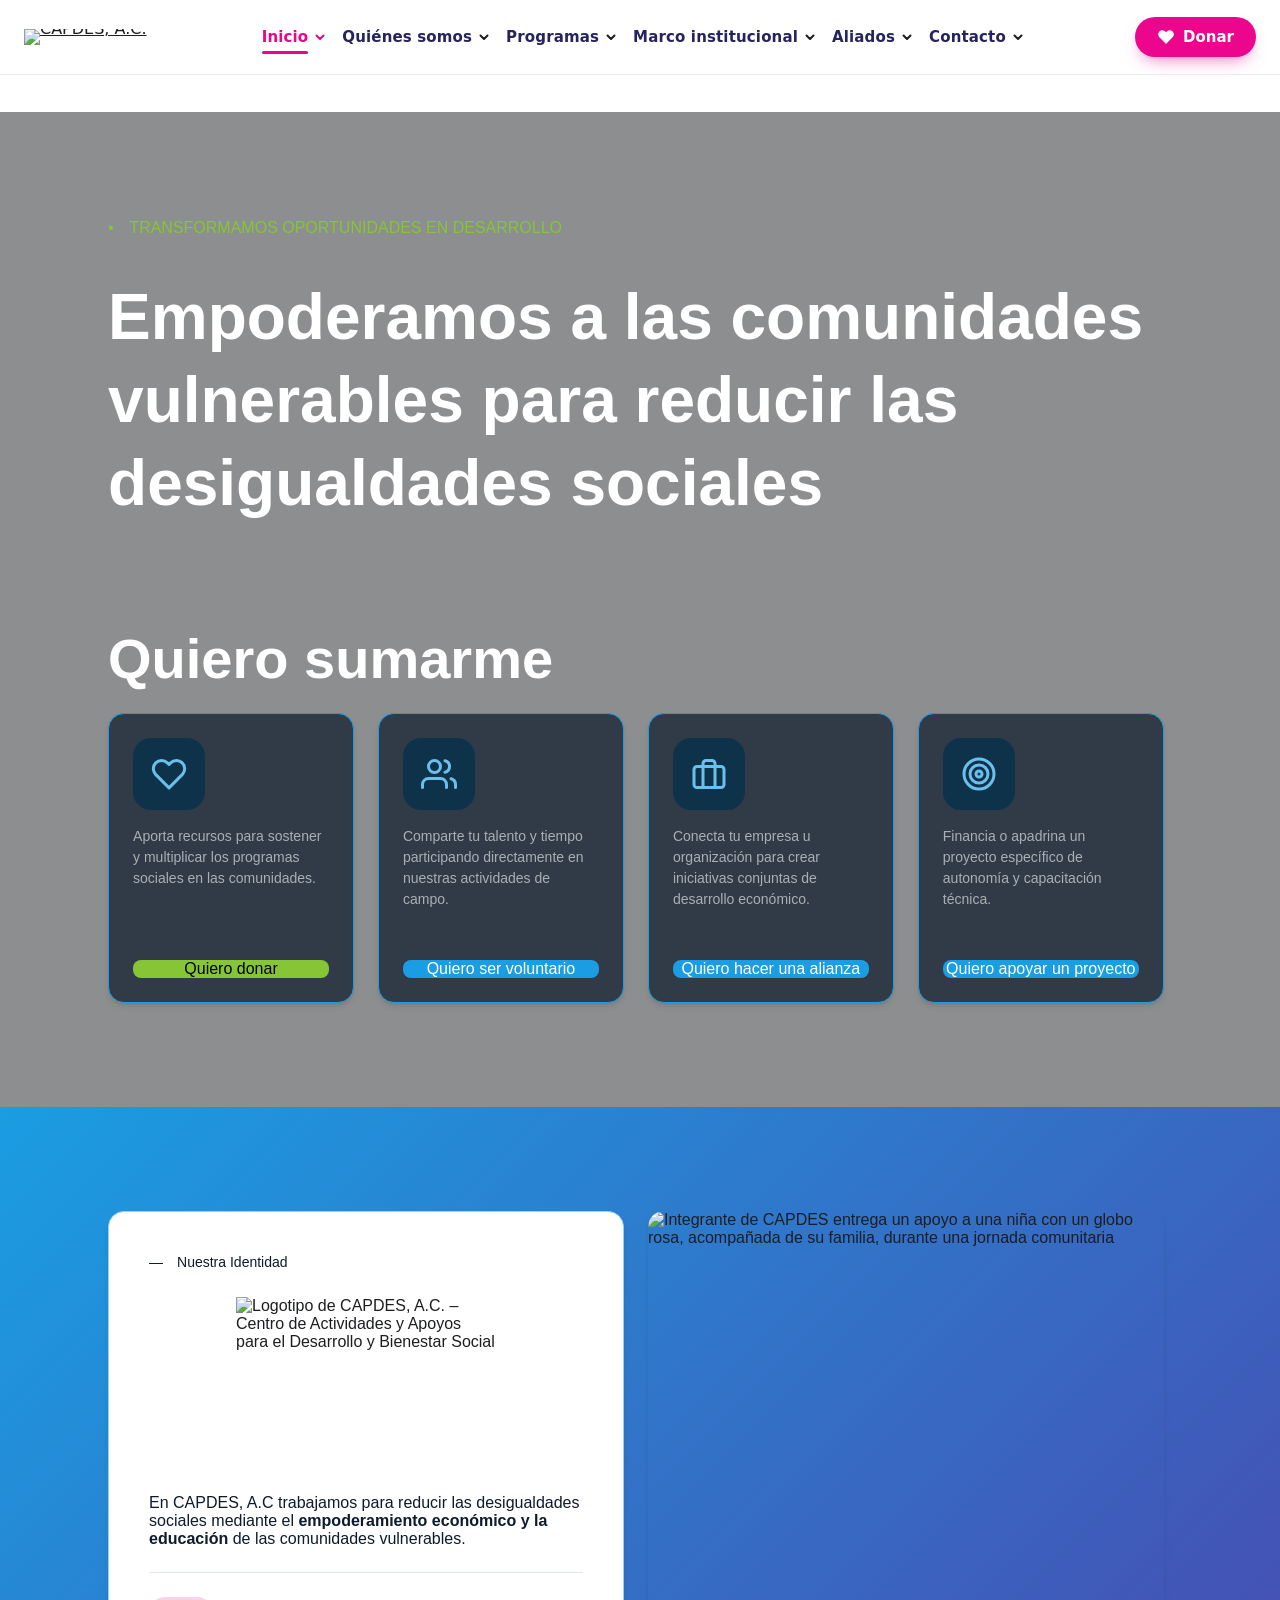
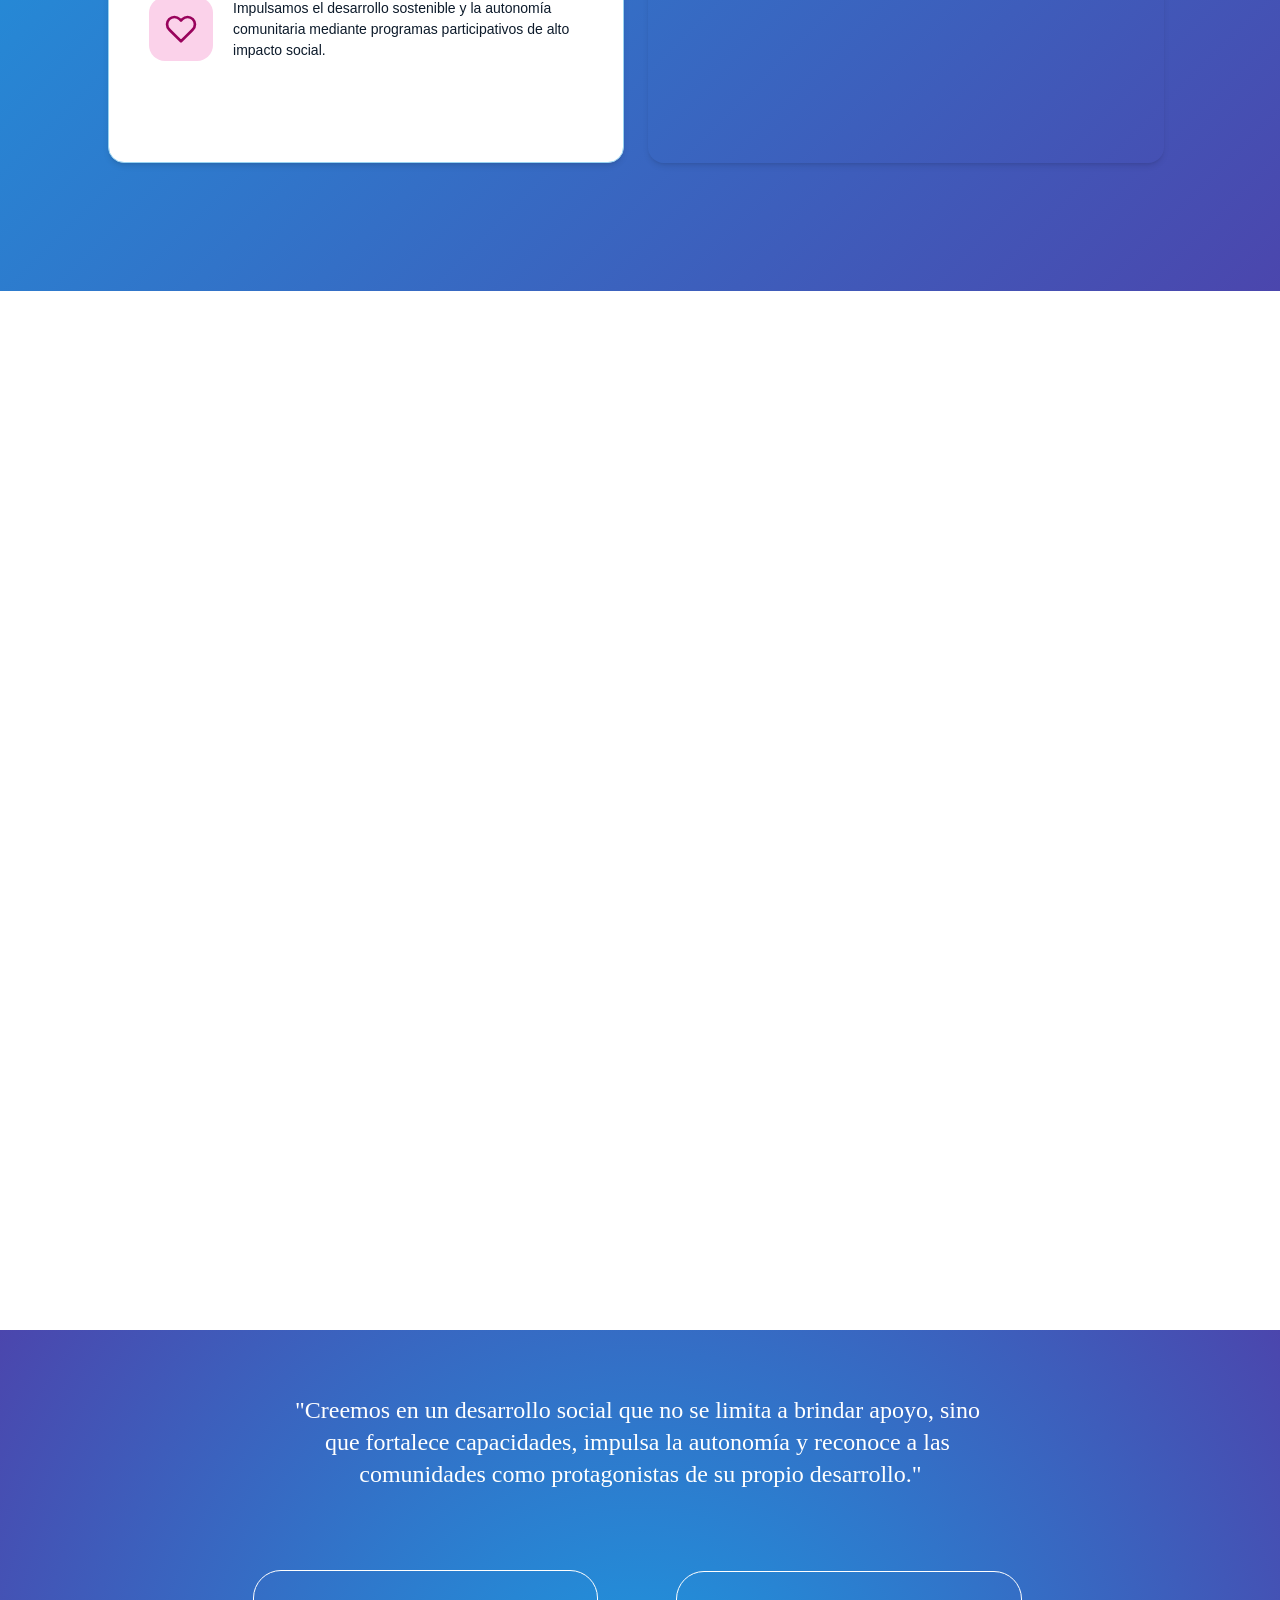
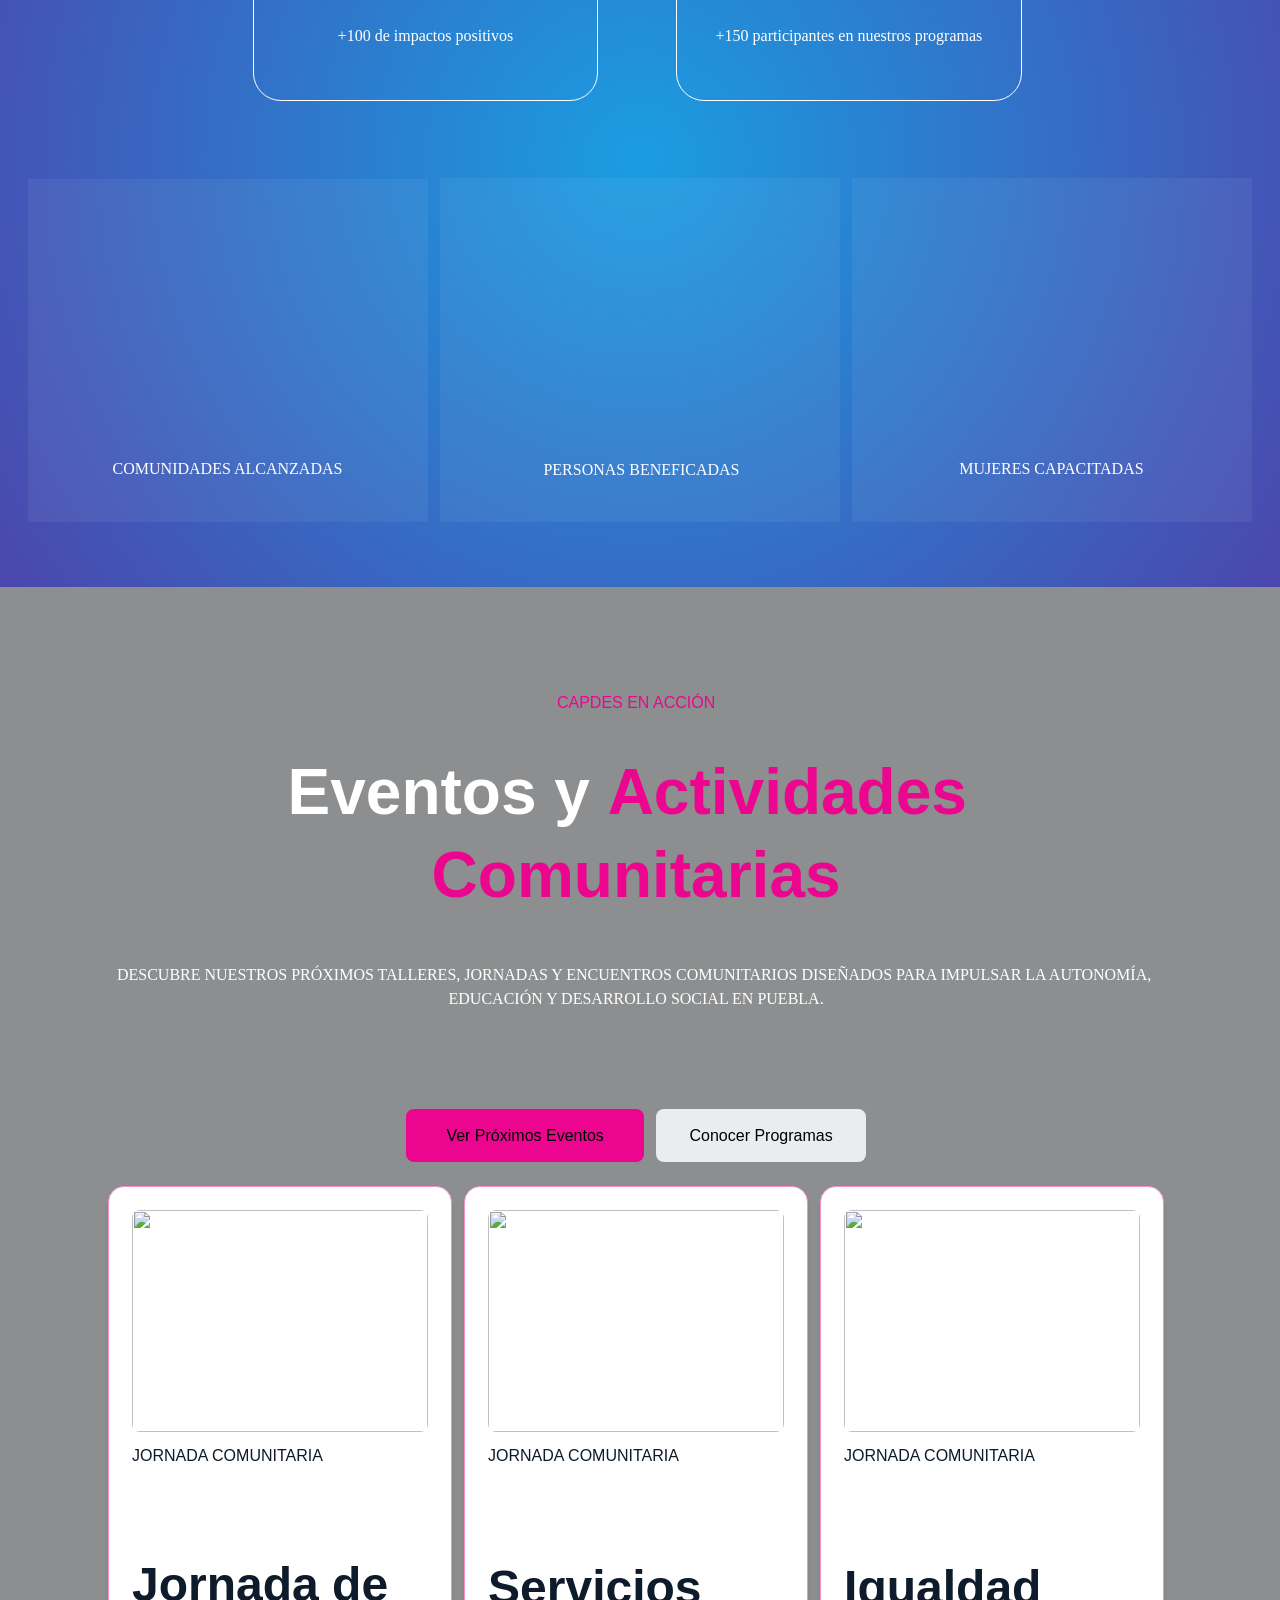
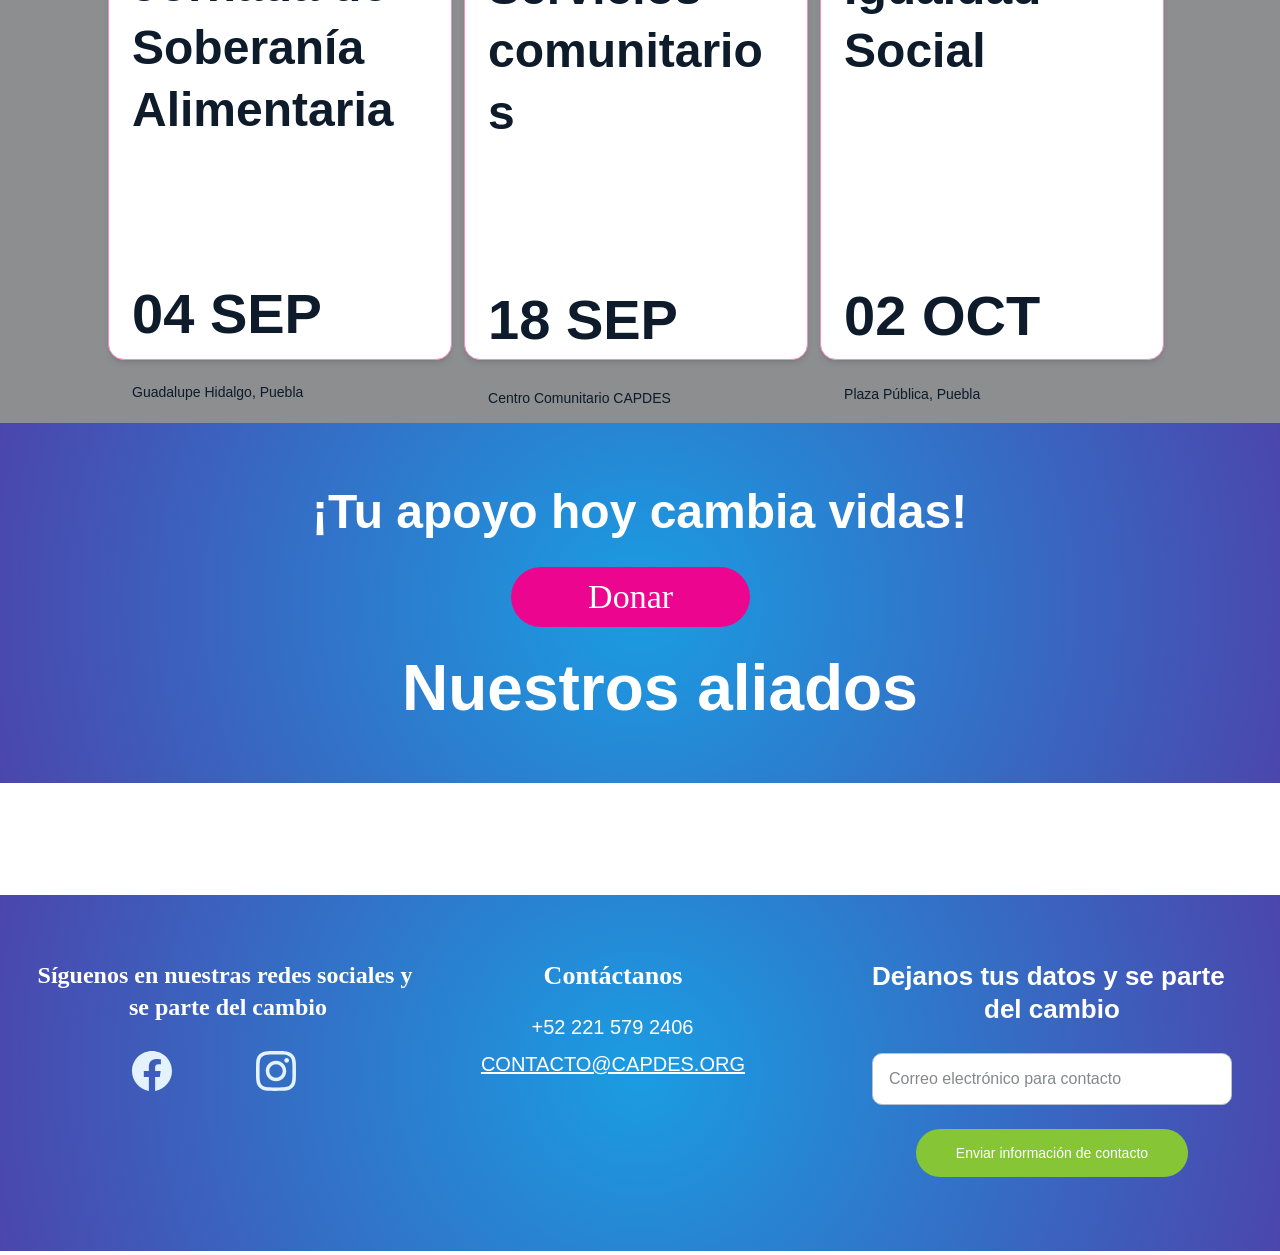
==== commit c0328587: "version 1.1" ====
--- a/index.html
+++ b/index.html
@@ -6,23 +6,11 @@
 			if (postPublishDate && currentDate < postPublishDate) {
 				window.location.replace('/');
 			}
-		})();</script><link rel="stylesheet" href="css/main.css"><link rel="stylesheet" href="css/renovacion.css?v=202610291159"><link rel="stylesheet" href="css/cookieconsent.css"><style>:root{--color-meteorite-dark:#2f1c6a;--color-meteorite-dark-2:#1f1346;--color-meteorite:#8c85ff;--color-meteorite-light:#d5dfff;--color-primary-dark:#5025d1;--color-primary:#673de6;--color-primary-light:#ebe4ff;--color-primary-charts:#b39ef3;--color-danger-dark:#d63163;--color-danger:#fc5185;--color-danger-light:#ffe8ef;--color-danger-charts:#fea8c2;--color-warning-dark:#fea419;--color-warning-dark-2:#9f6000;--color-warning-charts:#ffd28c;--color-warning:#ffcd35;--color-warning-light:#fff8e2;--color-success-dark:#008361;--color-success:#00b090;--color-success-light:#def4f0;--color-dark:#1d1e20;--color-black:#18181a;--color-gray-dark:#36344d;--color-gray:#727586;--color-gray-border:#dadce0;--color-gray-light:#f2f3f6;--color-light:#fff;--color-azure:#357df9;--color-azure-light:#e3ebf9;--color-azure-dark:#265ab2;--color-indigo:#6366f1;--color-neutral-200:#d8dae0}.whats-app-bubble{z-index:19;cursor:pointer;border-radius:100px;display:flex;position:fixed;bottom:24px;right:20px;box-shadow:0 4px 12px #00000026}#wtpQualitySign_fixedCSS,#wtpQualitySign_popupCSS{bottom:10px!important}#wtpQualitySign_fixedCSS{z-index:17!important}#wtpQualitySign_popupCSS{z-index:18!important}
-</style></head><body><div><style>astro-island,astro-slot,astro-static-slot{display:contents}</style><script>(()=>{var e=async t=>{await(await t())()};(self.Astro||(self.Astro={})).only=e;window.dispatchEvent(new Event("astro:only"));})();</script><script>(()=>{var g=Object.defineProperty;var w=(a,s,c)=>s in a?g(a,s,{enumerable:!0,configurable:!0,writable:!0,value:c}):a[s]=c;var l=(a,s,c)=>w(a,typeof s!="symbol"?s+"":s,c);var E=new Set(["__proto__","constructor","prototype"]);{let a={0:t=>y(t),1:t=>c(t),2:t=>new RegExp(t),3:t=>new Date(t),4:t=>new Map(c(t)),5:t=>new Set(c(t)),6:t=>BigInt(t),7:t=>new URL(t),8:t=>new Uint8Array(t),9:t=>new Uint16Array(t),10:t=>new Uint32Array(t),11:t=>Number.POSITIVE_INFINITY*t},s=t=>{let[p,e]=t;return p in a?a[p](e):void 0},c=t=>t.map(s),y=t=>typeof t!="object"||t===null?t:Object.fromEntries(Object.entries(t).map(([p,e])=>[p,s(e)]));class f extends HTMLElement{constructor(){super(...arguments);l(this,"Component");l(this,"hydrator");l(this,"hydrate",async()=>{var b;if(!this.hydrator||!this.isConnected)return;let e=(b=this.parentElement)==null?void 0:b.closest("astro-island[ssr]");if(e){e.addEventListener("astro:hydrate",this.hydrate,{once:!0});return}let r=this.querySelectorAll("astro-slot"),n={},d=this.querySelectorAll("template[data-astro-template]");for(let o of d){let i=o.closest(this.tagName);i!=null&&i.isSameNode(this)&&(n[o.getAttribute("data-astro-template")||"default"]=o.innerHTML,o.remove())}for(let o of r){let i=o.closest(this.tagName);i!=null&&i.isSameNode(this)&&(n[o.getAttribute("name")||"default"]=o.innerHTML)}let u;try{u=this.hasAttribute("props")?y(JSON.parse(this.getAttribute("props"))):{}}catch(o){let i=this.getAttribute("component-url")||"<unknown>",v=this.getAttribute("component-export");throw v&&(i+=` (export ${v})`),console.error(`[hydrate] Error parsing props for component ${i}`,this.getAttribute("props"),o),o}let h;await this.hydrator(this)(this.Component,u,n,{client:this.getAttribute("client")}),this.removeAttribute("ssr"),this.dispatchEvent(new CustomEvent("astro:hydrate"))});l(this,"unmount",()=>{this.isConnected||this.dispatchEvent(new CustomEvent("astro:unmount"))})}disconnectedCallback(){document.removeEventListener("astro:after-swap",this.unmount),document.addEventListener("astro:after-swap",this.unmount,{once:!0})}connectedCallback(){if(!this.hasAttribute("await-children")||document.readyState==="interactive"||document.readyState==="complete")this.childrenConnectedCallback();else{let e=()=>{document.removeEventListener("DOMContentLoaded",e),r.disconnect(),this.childrenConnectedCallback()},r=new MutationObserver(()=>{var n;((n=this.lastChild)==null?void 0:n.nodeType)===Node.COMMENT_NODE&&this.lastChild.nodeValue==="astro:end"&&(this.lastChild.remove(),e())});r.observe(this,{childList:!0}),document.addEventListener("DOMContentLoaded",e)}}async childrenConnectedCallback(){let e=this.getAttribute("before-hydration-url");e&&await import(e),this.start()}getRetryImportUrl(e){let r=new URL(e,document.baseURI);return r.searchParams.set("astro-retry",Date.now().toString()),r.toString()}async importWithRetry(e){try{return await import(e)}catch(r){return await new Promise(n=>setTimeout(n,1e3)),import(this.getRetryImportUrl(e))}}handleHydrationError(e){let r=this.getAttribute("component-url"),n=new CustomEvent("astro:hydration-error",{cancelable:!0,bubbles:!0,composed:!0,detail:{error:e,componentUrl:r}});this.dispatchEvent(n)&&console.error(`[astro-island] Error hydrating ${r}`,e)}async start(){let e=JSON.parse(this.getAttribute("opts")),r=this.getAttribute("client");if(Astro[r]===void 0){window.addEventListener(`astro:${r}`,()=>this.start(),{once:!0});return}try{await Astro[r](async()=>{let n=this.getAttribute("renderer-url");try{let[d,{default:u}]=await Promise.all([this.importWithRetry(this.getAttribute("component-url")),n?this.importWithRetry(n):Promise.resolve({default:()=>()=>{}})]),h=this.getAttribute("component-export")||"default";if(h.includes(".")){this.Component=d;for(let m of h.split(".")){if(E.has(m)||!this.Component||typeof this.Component!="object"&&typeof this.Component!="function"||!Object.hasOwn(this.Component,m))throw new Error(`Invalid component export path: ${h}`);this.Component=this.Component[m]}}else{if(E.has(h))throw new Error(`Invalid component export path: ${h}`);this.Component=d[h]}return this.hydrator=u,this.hydrate}catch(d){return this.handleHydrationError(d),()=>{}}},e,this)}catch(n){this.handleHydrationError(n)}}attributeChangedCallback(){this.hydrate()}}l(f,"observedAttributes",["props"]),customElements.get("astro-island")||customElements.define("astro-island",f)}})();</script><astro-island uid="gHbHv" component-url="/_astro-1791477990686/ClientHead.DNKwh6V2.js" component-export="default" renderer-url="/_astro-1791477990686/client.BuD5P5zy.js" props="{&quot;page-noindex&quot;:[0,false],&quot;canonical-url&quot;:[0,&quot;https://capdes.org/&quot;],&quot;site-meta&quot;:[0,{&quot;version&quot;:[0,202],&quot;template&quot;:[0,&quot;aigenerated&quot;],&quot;metaTitle&quot;:[0,&quot;CAPDES, A.C&quot;],&quot;buttonSetId&quot;:[0,&quot;0&quot;],&quot;aiWebsiteType&quot;:[0,&quot;Business&quot;],&quot;defaultLocale&quot;:[0,&quot;system&quot;],&quot;ecommerceType&quot;:[0,&quot;zyro&quot;],&quot;salesChannelId&quot;:[0,&quot;scha_01M39SZ2ZSERY988TX3Z83Y92Y&quot;],&quot;ecommerceStoreId&quot;:[0,&quot;store_01JYMJSTGNK2SGEKBNT5RRBTM4&quot;],&quot;isPrivateModeActive&quot;:[0,false],&quot;demoEcommerceStoreId&quot;:[0,&quot;demo_01G0E9P2R0CFTNBWEEFCEV8EG5&quot;],&quot;shouldAddWWWPrefixToDomain&quot;:[0,false]}],&quot;domain&quot;:[0,&quot;capdes.org&quot;]}" ssr client="only" opts="{&quot;name&quot;:&quot;ClientHead&quot;,&quot;value&quot;:&quot;vue&quot;}"></astro-island><script>(()=>{var e=async t=>{await(await t())()};(self.Astro||(self.Astro={})).load=e;window.dispatchEvent(new Event("astro:load"));})();</script><astro-island uid="Z168JkA" prefix="s1" component-url="/_astro-1791477990686/Page.CaBDtV9T.js" component-export="default" renderer-url="/_astro-1791477990686/client.BuD5P5zy.js" props="{&quot;pageData&quot;:[0,{&quot;pages&quot;:[0,{&quot;zn3XDj&quot;:[0,{&quot;type&quot;:[0,&quot;default&quot;],&quot;name&quot;:[0,&quot;BLOG&quot;],&quot;slug&quot;:[0,&quot;blog&quot;]}],&quot;zvbggW&quot;:[0,{&quot;type&quot;:[0,&quot;default&quot;],&quot;name&quot;:[0,&quot;Proyectos-EmpoderamientoEconomico&quot;],&quot;slug&quot;:[0,&quot;proyectos-empoderamientoeconomico&quot;]}],&quot;ai-15zDH&quot;:[0,{&quot;meta&quot;:[0,{&quot;title&quot;:[0,&quot;Capdes: Empoderamiento y apoyo a comunidades vulnerables&quot;],&quot;keywords&quot;:[1,[[0,&quot;empoderamiento económico&quot;],[0,&quot;apoyo comunitario&quot;],[0,&quot;reducción desigualdades&quot;]]],&quot;description&quot;:[0,&quot;En Capdes, trabajamos para reducir desigualdades sociales mediante el empoderamiento económico de mujeres y comunidades vulnerables. Ofrecemos capacitación, educación y apoyo asistencial para construir un futuro más justo y equitativo para todos.&quot;],&quot;focusKeyword&quot;:[0,&quot;reducción desigualdades&quot;]}],&quot;name&quot;:[0,&quot;Inicio&quot;],&quot;slug&quot;:[0,&quot;inicio&quot;],&quot;type&quot;:[0,&quot;default&quot;],&quot;blocks&quot;:[1,[[0,&quot;zs7uVp&quot;],[0,&quot;zyAJFT&quot;],[0,&quot;zTZGnv&quot;],[0,&quot;zQVWDP&quot;],[0,&quot;z6xMM6&quot;],[0,&quot;zXDtLi&quot;],[0,&quot;zwZ-vA&quot;],[0,&quot;zzHakD&quot;]]],&quot;hiddenSlots&quot;:[1,[]]}],&quot;ai-7_vJN&quot;:[0,{&quot;type&quot;:[0,&quot;default&quot;],&quot;name&quot;:[0,&quot;Programas&quot;],&quot;slug&quot;:[0,&quot;programas&quot;]}],&quot;ai-QA7wJ&quot;:[0,{&quot;type&quot;:[0,&quot;default&quot;],&quot;name&quot;:[0,&quot;Contacto&quot;],&quot;slug&quot;:[0,&quot;contacto&quot;]}],&quot;ai-f7xbA&quot;:[0,{&quot;type&quot;:[0,&quot;default&quot;],&quot;name&quot;:[0,&quot;Quienes somos&quot;],&quot;slug&quot;:[0,&quot;quienes-somos&quot;]}],&quot;ai-zaZir&quot;:[0,{&quot;type&quot;:[0,&quot;default&quot;],&quot;name&quot;:[0,&quot;Marco institucional&quot;],&quot;slug&quot;:[0,&quot;marco-institucional&quot;]}],&quot;prod_01JYMKJX7XCM2KB75WRCPS8RVN&quot;:[0,{&quot;name&quot;:[0,&quot;Dona para que más jóvenes y mujeres tengan oportunidad de mejorar sus condiciones de su vida&quot;],&quot;type&quot;:[0,&quot;ecommerce-dynamic-product&quot;],&quot;blocks&quot;:[1,[[0,&quot;zwXG0m&quot;]]],&quot;productId&quot;:[0,&quot;prod_01JYMKJX7XCM2KB75WRCPS8RVN&quot;],&quot;hiddenSlots&quot;:[1,[]],&quot;slug&quot;:[0,&quot;dona-para-que-mas-jovenes-y-mujeres-tengan-oportunidad-de-mejorar-sus-condiciones-de-su-vida&quot;],&quot;meta&quot;:[0,{&quot;title&quot;:[0,&quot;Dona para que más jóvenes y mujeres tengan oportunidad de mejorar sus condiciones de su vida&quot;]}]}],&quot;prod_01JYMJSTKHYCHFKA3BFB7859MK&quot;:[0,{&quot;name&quot;:[0,&quot;Donativo &quot;],&quot;type&quot;:[0,&quot;ecommerce-dynamic-product&quot;],&quot;blocks&quot;:[1,[[0,&quot;zwXG0m&quot;]]],&quot;productId&quot;:[0,&quot;prod_01JYMJSTKHYCHFKA3BFB7859MK&quot;],&quot;hiddenSlots&quot;:[1,[]],&quot;slug&quot;:[0,&quot;face-serum-gxrcld&quot;],&quot;meta&quot;:[0,{&quot;title&quot;:[0,&quot;Donativo &quot;],&quot;description&quot;:[0,&quot;The product description should talk about the product in a truthful yet flattering way. Remember to include information that the potential buyer would need, for example, details on sizing, color, and function. Volume: 50ml&quot;]}]}],&quot;prod_01JYMJSTKX3QP7KHZB9GTP7XXY&quot;:[0,{&quot;name&quot;:[0,&quot;Donativo&quot;],&quot;type&quot;:[0,&quot;ecommerce-dynamic-product&quot;],&quot;blocks&quot;:[1,[[0,&quot;zwXG0m&quot;]]],&quot;productId&quot;:[0,&quot;prod_01JYMJSTKX3QP7KHZB9GTP7XXY&quot;],&quot;hiddenSlots&quot;:[1,[]],&quot;slug&quot;:[0,&quot;handmade-vase-slowpy&quot;],&quot;meta&quot;:[0,{&quot;title&quot;:[0,&quot;Donativo&quot;],&quot;description&quot;:[0,&quot;The product description should talk about the product in a truthful yet flattering way. Remember to include information that the potential buyer would need, for example details on sizing, color, and function. Material: Ceramic. Color: White&quot;]}]}],&quot;prod_01JYMJSTM7E64SA8SV64A2YXYR&quot;:[0,{&quot;name&quot;:[0,&quot;Donativo&quot;],&quot;type&quot;:[0,&quot;ecommerce-dynamic-product&quot;],&quot;blocks&quot;:[1,[[0,&quot;zwXG0m&quot;]]],&quot;productId&quot;:[0,&quot;prod_01JYMJSTM7E64SA8SV64A2YXYR&quot;],&quot;hiddenSlots&quot;:[1,[]],&quot;slug&quot;:[0,&quot;hand-soap-giguos&quot;],&quot;meta&quot;:[0,{&quot;title&quot;:[0,&quot;Donativo&quot;],&quot;description&quot;:[0,&quot;The product description should talk about the product in a truthful yet flattering way. Remember to include information that the potential buyer would need, for example details on sizing, color, and function. Volume: 100 ml&quot;]}]}],&quot;prod_01JYMJSTMFMKQEQZ6Q8095ES13&quot;:[0,{&quot;name&quot;:[0,&quot;Donativo&quot;],&quot;type&quot;:[0,&quot;ecommerce-dynamic-product&quot;],&quot;blocks&quot;:[1,[[0,&quot;zwXG0m&quot;]]],&quot;productId&quot;:[0,&quot;prod_01JYMJSTMFMKQEQZ6Q8095ES13&quot;],&quot;hiddenSlots&quot;:[1,[]],&quot;slug&quot;:[0,&quot;set-of-plates-cxlzwx&quot;],&quot;meta&quot;:[0,{&quot;title&quot;:[0,&quot;Donativo&quot;],&quot;description&quot;:[0,&quot;The product description should talk about the product in a truthful yet flattering way. Remember to include information that the potential buyer would need, for example, details on sizing, color, and function. Material: Ceramic. Color: Beige&quot;]}]}],&quot;prod_01JYMJSTSVHF15KYS97ES7FG4Y&quot;:[0,{&quot;name&quot;:[0,&quot;Donativo&quot;],&quot;type&quot;:[0,&quot;ecommerce-dynamic-product&quot;],&quot;blocks&quot;:[1,[[0,&quot;zwXG0m&quot;]]],&quot;productId&quot;:[0,&quot;prod_01JYMJSTSVHF15KYS97ES7FG4Y&quot;],&quot;hiddenSlots&quot;:[1,[]],&quot;slug&quot;:[0,&quot;sunglasses-iubjnq&quot;],&quot;meta&quot;:[0,{&quot;title&quot;:[0,&quot;Donativo&quot;],&quot;description&quot;:[0,&quot;The product description should talk about the product in a truthful yet flattering way. Remember to include information that the potential buyer would need, for example details on sizing, color, and function. Material: Stainless Steel. Color: Black&quot;]}]}],&quot;prod_01JYMJSTT3Y6X9EA5AVCX5EMEA&quot;:[0,{&quot;name&quot;:[0,&quot;Donativo&quot;],&quot;type&quot;:[0,&quot;ecommerce-dynamic-product&quot;],&quot;blocks&quot;:[1,[[0,&quot;zwXG0m&quot;]]],&quot;productId&quot;:[0,&quot;prod_01JYMJSTT3Y6X9EA5AVCX5EMEA&quot;],&quot;hiddenSlots&quot;:[1,[]],&quot;slug&quot;:[0,&quot;wooden-chair-mopukh&quot;],&quot;meta&quot;:[0,{&quot;title&quot;:[0,&quot;Donativo&quot;],&quot;description&quot;:[0,&quot;The product description should talk about the product in a truthful yet flattering way. Remember to include information that the potential buyer would need, for example, details on sizing, color, and function. Material: Pine Wood. Width: 50 cm. Height: 78 cm&quot;]}]}]}],&quot;blocks&quot;:[0,{&quot;header&quot;:[0,{&quot;slot&quot;:[0,&quot;header&quot;],&quot;type&quot;:[0,&quot;BlockNavigation&quot;],&quot;mobile&quot;:[0,{&quot;height&quot;:[0,123],&quot;logoHeight&quot;:[0,75]}],&quot;desktop&quot;:[0,{&quot;height&quot;:[0,207],&quot;logoHeight&quot;:[0,143]}],&quot;settings&quot;:[0,{&quot;styles&quot;:[0,{&quot;width&quot;:[0,&quot;1240px&quot;],&quot;padding&quot;:[0,&quot;32px 16px 32px 16px&quot;],&quot;m-padding&quot;:[0,&quot;24px 16px 24px 16px&quot;],&quot;logo-width&quot;:[0,&quot;264px&quot;],&quot;cartIconSize&quot;:[0,&quot;24px&quot;],&quot;link-spacing&quot;:[0,&quot;22px&quot;],&quot;m-logo-width&quot;:[0,&quot;138.644px&quot;],&quot;m-link-spacing&quot;:[0,&quot;20px&quot;],&quot;element-spacing&quot;:[0,&quot;26px&quot;],&quot;logoTextFontSize&quot;:[0,32],&quot;contrastBackgroundColor&quot;:[0,&quot;rgb(224, 224, 224)&quot;]}],&quot;logoAlt&quot;:[0,&quot;&quot;],&quot;cartText&quot;:[0,&quot;&quot;],&quot;isSticky&quot;:[0,false],&quot;logoText&quot;:[0,&quot;CAPDES, A.C&quot;],&quot;showLogo&quot;:[0,true],&quot;headerLayout&quot;:[0,&quot;desktop-1&quot;],&quot;isCartVisible&quot;:[0,false],&quot;logoImagePath&quot;:[0,&quot;logocapdesa.c-yfb19wu0yFQLv0Rh.png&quot;],&quot;mHeaderLayout&quot;:[0,&quot;mobile-1&quot;],&quot;logoImageOrigin&quot;:[0,&quot;assets&quot;],&quot;selectedLogoType&quot;:[0,&quot;image&quot;],&quot;mobileLinksAlignment&quot;:[0,&quot;right&quot;]}],&quot;zindexes&quot;:[1,[[0,&quot;z5rVYa&quot;]]],&quot;background&quot;:[0,{&quot;color&quot;:[0,&quot;rgb(255, 255, 255)&quot;],&quot;current&quot;:[0,&quot;color&quot;],&quot;isTransparent&quot;:[0,false]}],&quot;components&quot;:[1,[[0,&quot;z5rVYa&quot;]]],&quot;fontFamily&quot;:[0,&quot;Poppins&quot;],&quot;fontWeight&quot;:[0,400],&quot;logoAspectRatio&quot;:[0,1.8516483516483515],&quot;navLinkTextColor&quot;:[0,&quot;rgb(26, 157, 226)&quot;],&quot;navLinkTextColorHover&quot;:[0,&quot;rgb(236, 5, 141)&quot;]}],&quot;z6xMM6&quot;:[0,{&quot;type&quot;:[0,&quot;BlockLayout&quot;],&quot;mobile&quot;:[0,{&quot;minHeight&quot;:[0,1341]}],&quot;desktop&quot;:[0,{&quot;minHeight&quot;:[0,857]}],&quot;settings&quot;:[0,{&quot;styles&quot;:[0,{&quot;block-padding&quot;:[0,&quot;16px 0 16px 0&quot;],&quot;m-block-padding&quot;:[0,&quot;16px&quot;]}]}],&quot;zindexes&quot;:[1,[[0,&quot;zetsLE&quot;],[0,&quot;zxTSXu&quot;],[0,&quot;zh3ZOu&quot;],[0,&quot;zu9RJp&quot;],[0,&quot;zr54pA&quot;],[0,&quot;zJ__Xc&quot;],[0,&quot;zipck1&quot;],[0,&quot;zgAHNM&quot;],[0,&quot;zJEeGy&quot;],[0,&quot;z3gYwi&quot;],[0,&quot;zfAbtW&quot;],[0,&quot;zAwtYk&quot;]]],&quot;background&quot;:[0,{&quot;current&quot;:[0,&quot;gradient&quot;],&quot;gradient&quot;:[0,{&quot;type&quot;:[0,&quot;radial&quot;],&quot;angle&quot;:[0,135],&quot;colors&quot;:[1,[[0,{&quot;value&quot;:[0,&quot;rgb(26, 157, 226)&quot;]}],[0,{&quot;value&quot;:[0,&quot;rgb(75, 70, 173)&quot;]}]]],&quot;isAnimated&quot;:[0,false]}],&quot;overlay-opacity&quot;:[0,&quot;0.88&quot;]}],&quot;components&quot;:[1,[[0,&quot;zh3ZOu&quot;],[0,&quot;zu9RJp&quot;],[0,&quot;zr54pA&quot;],[0,&quot;zxTSXu&quot;],[0,&quot;zetsLE&quot;],[0,&quot;zJ__Xc&quot;],[0,&quot;zipck1&quot;],[0,&quot;zgAHNM&quot;],[0,&quot;zJEeGy&quot;],[0,&quot;z3gYwi&quot;],[0,&quot;zfAbtW&quot;],[0,&quot;zAwtYk&quot;]]],&quot;initialBlockId&quot;:[0,&quot;zSFOBx&quot;]}],&quot;zQVWDP&quot;:[0,{&quot;type&quot;:[0,&quot;BlockLayout&quot;],&quot;mobile&quot;:[0,{&quot;minHeight&quot;:[0,20]}],&quot;desktop&quot;:[0,{&quot;minHeight&quot;:[0,365]}],&quot;settings&quot;:[0,{&quot;styles&quot;:[0,{&quot;block-padding&quot;:[0,&quot;16px 0 16px 0&quot;],&quot;m-block-padding&quot;:[0,&quot;16px&quot;]}]}],&quot;zindexes&quot;:[1,[[0,&quot;zJ4U0w&quot;]]],&quot;attachment&quot;:[0,&quot;fixed&quot;],&quot;background&quot;:[0,{&quot;alt&quot;:[0,&quot;black and brown leather padded tub sofa&quot;],&quot;path&quot;:[0,&quot;igualdad-genero-Yg2WMvXB22uZkMa9.jpeg&quot;],&quot;image&quot;:[0,&quot;https://assets.zyrosite.com/AQEyaZVx1MiRWvDV/igualdad-genero-Yg2WMvXB22uZkMa9.jpeg&quot;],&quot;video&quot;:[0,{&quot;videoSrc&quot;:[0,&quot;https://videos.pexels.com/video-files/3571264/3571264-hd_1920_1080_30fps.mp4&quot;],&quot;videoThumbnailSrc&quot;:[0,&quot;https://images.pexels.com/videos/3571264/free-video-3571264.jpg?auto=compress&amp;cs=tinysrgb&amp;fit=crop&amp;h=630&amp;w=1200&quot;]}],&quot;origin&quot;:[0,&quot;assets&quot;],&quot;current&quot;:[0,&quot;image&quot;],&quot;gradient&quot;:[0,{&quot;angle&quot;:[0,135],&quot;colors&quot;:[1,[[0,{&quot;value&quot;:[0,&quot;#3949AB&quot;]}],[0,{&quot;value&quot;:[0,&quot;rgb(143, 17, 168)&quot;]}]]],&quot;isAnimated&quot;:[0,false]}],&quot;overlay-opacity&quot;:[0,&quot;0.44&quot;]}],&quot;components&quot;:[1,[[0,&quot;zJ4U0w&quot;]]],&quot;initialBlockId&quot;:[0,&quot;zLS6Ko&quot;]}],&quot;zSiG-O&quot;:[0,{&quot;slot&quot;:[0,&quot;footer&quot;],&quot;type&quot;:[0,&quot;BlockLayout&quot;],&quot;mobile&quot;:[0,{&quot;minHeight&quot;:[0,20]}],&quot;desktop&quot;:[0,{&quot;minHeight&quot;:[0,354.96875]}],&quot;settings&quot;:[0,{&quot;styles&quot;:[0,{&quot;cols&quot;:[0,&quot;12&quot;],&quot;rows&quot;:[0,10],&quot;width&quot;:[0,&quot;1224px&quot;],&quot;m-rows&quot;:[0,&quot;1&quot;],&quot;col-gap&quot;:[0,&quot;24px&quot;],&quot;row-gap&quot;:[0,&quot;16px&quot;],&quot;row-size&quot;:[0,&quot;48px&quot;],&quot;column-gap&quot;:[0,&quot;24px&quot;],&quot;block-padding&quot;:[0,&quot;16px 0 16px 0&quot;],&quot;m-block-padding&quot;:[0,&quot;40px 16px 40px 16px&quot;]}]}],&quot;zindexes&quot;:[1,[[0,&quot;zpP6Gy&quot;],[0,&quot;zZ5g7k&quot;],[0,&quot;z_yyao&quot;],[0,&quot;zETyEt&quot;],[0,&quot;z32w7z&quot;],[0,&quot;zysvRG&quot;],[0,&quot;z7Rzje&quot;],[0,&quot;z3auyZ&quot;],[0,&quot;zNimG7&quot;]]],&quot;background&quot;:[0,{&quot;color&quot;:[0,&quot;rgb(75, 69, 173)&quot;],&quot;current&quot;:[0,&quot;gradient&quot;],&quot;gradient&quot;:[0,{&quot;type&quot;:[0,&quot;radial&quot;],&quot;angle&quot;:[0,135],&quot;colors&quot;:[1,[[0,{&quot;value&quot;:[0,&quot;rgb(26, 157, 226)&quot;]}],[0,{&quot;value&quot;:[0,&quot;rgb(75, 70, 173)&quot;]}]]],&quot;isAnimated&quot;:[0,false]}]}],&quot;components&quot;:[1,[[0,&quot;zpP6Gy&quot;],[0,&quot;zZ5g7k&quot;],[0,&quot;z_yyao&quot;],[0,&quot;zETyEt&quot;],[0,&quot;z32w7z&quot;],[0,&quot;zysvRG&quot;],[0,&quot;z7Rzje&quot;],[0,&quot;z3auyZ&quot;],[0,&quot;zNimG7&quot;]]],&quot;initialBlockId&quot;:[0,&quot;W7N_1fYuy&quot;]}],&quot;zTZGnv&quot;:[0,{&quot;type&quot;:[0,&quot;BlockLayout&quot;],&quot;mobile&quot;:[0,{&quot;minHeight&quot;:[0,20]}],&quot;desktop&quot;:[0,{&quot;minHeight&quot;:[0,674]}],&quot;settings&quot;:[0,{&quot;styles&quot;:[0,{&quot;rows&quot;:[0,9],&quot;width&quot;:[0,&quot;1224px&quot;],&quot;row-gap&quot;:[0,&quot;0px&quot;],&quot;row-size&quot;:[0,&quot;64px&quot;],&quot;column-gap&quot;:[0,&quot;0px&quot;],&quot;block-padding&quot;:[0,&quot;40px 0px 40px 0px&quot;],&quot;m-block-padding&quot;:[0,&quot;64px 16px 64px 16px&quot;],&quot;grid-gap-history&quot;:[0,&quot;16px 24px&quot;]}]}],&quot;zindexes&quot;:[1,[]],&quot;attachment&quot;:[0,&quot;fixed&quot;],&quot;background&quot;:[0,{&quot;alt&quot;:[0,&quot;black blue and yellow textile&quot;],&quot;path&quot;:[0,&quot;jornadas-comunitarias-de-servicios-3-5XKO21MLiBFqySSb.png&quot;],&quot;color&quot;:[0,&quot;rgb(255, 255, 255)&quot;],&quot;image&quot;:[0,&quot;https://assets.zyrosite.com/AQEyaZVx1MiRWvDV/jornadas-comunitarias-de-servicios-3-5XKO21MLiBFqySSb.png&quot;],&quot;video&quot;:[0,{&quot;videoSrc&quot;:[0,&quot;https://videos.pexels.com/video-files/3571264/3571264-hd_1920_1080_30fps.mp4&quot;],&quot;videoThumbnailSrc&quot;:[0,&quot;https://images.pexels.com/videos/3571264/free-video-3571264.jpg?auto=compress&amp;cs=tinysrgb&amp;fit=crop&amp;h=630&amp;w=1200&quot;]}],&quot;origin&quot;:[0,&quot;assets&quot;],&quot;current&quot;:[0,&quot;image&quot;],&quot;gradient&quot;:[0,{&quot;angle&quot;:[0,135],&quot;colors&quot;:[1,[[0,{&quot;value&quot;:[0,&quot;rgb(236, 5, 141)&quot;]}],[0,{&quot;value&quot;:[0,&quot;rgb(75, 70, 173)&quot;]}]]],&quot;isAnimated&quot;:[0,false]}],&quot;overlay-opacity&quot;:[0,&quot;0.10&quot;]}],&quot;components&quot;:[1,[]],&quot;initialBlockId&quot;:[0,&quot;zA1A94&quot;]}],&quot;zXDtLi&quot;:[0,{&quot;type&quot;:[0,&quot;BlockLayout&quot;],&quot;mobile&quot;:[0,{&quot;minHeight&quot;:[0,2547]}],&quot;desktop&quot;:[0,{&quot;minHeight&quot;:[0,1353]}],&quot;settings&quot;:[0,{&quot;styles&quot;:[0,{&quot;cols&quot;:[0,&quot;12&quot;],&quot;rows&quot;:[0,21],&quot;width&quot;:[0,&quot;1224px&quot;],&quot;m-rows&quot;:[0,&quot;1&quot;],&quot;col-gap&quot;:[0,&quot;24px&quot;],&quot;row-gap&quot;:[0,&quot;16px&quot;],&quot;row-size&quot;:[0,&quot;48px&quot;],&quot;block-padding&quot;:[0,&quot;16px 0 16px 0&quot;],&quot;m-block-padding&quot;:[0,&quot;16px&quot;]}]}],&quot;zindexes&quot;:[1,[[0,&quot;siq2ME&quot;],[0,&quot;0VKIE4&quot;],[0,&quot;Y6RGHR&quot;],[0,&quot;Zl1ctd&quot;],[0,&quot;Eoq1bw&quot;],[0,&quot;gCzyMl&quot;],[0,&quot;TE7M6X&quot;],[0,&quot;bNl8Jb&quot;],[0,&quot;VuKlW_&quot;],[0,&quot;1HxpsV&quot;],[0,&quot;0cA9io&quot;],[0,&quot;waB_CP&quot;],[0,&quot;mW3kxh&quot;],[0,&quot;_WO48w&quot;],[0,&quot;-pWE4k&quot;],[0,&quot;BYwuZZ&quot;],[0,&quot;vB7Jpf&quot;],[0,&quot;cl3e1h&quot;],[0,&quot;TPnP9v&quot;],[0,&quot;N5PmB0&quot;]]],&quot;background&quot;:[0,{&quot;path&quot;:[0,&quot;y6lpe9-PgCb9uxHL1SjWjQo.png&quot;],&quot;origin&quot;:[0,&quot;assets&quot;],&quot;current&quot;:[0,&quot;image&quot;],&quot;imagePath&quot;:[0,&quot;y6lpe9-PgCb9uxHL1SjWjQo.png&quot;],&quot;isTransparent&quot;:[0,true],&quot;overlay-opacity&quot;:[0,&quot;0.50&quot;]}],&quot;components&quot;:[1,[[0,&quot;siq2ME&quot;],[0,&quot;0VKIE4&quot;],[0,&quot;Y6RGHR&quot;],[0,&quot;Zl1ctd&quot;],[0,&quot;Eoq1bw&quot;],[0,&quot;gCzyMl&quot;],[0,&quot;TE7M6X&quot;],[0,&quot;bNl8Jb&quot;],[0,&quot;VuKlW_&quot;],[0,&quot;1HxpsV&quot;],[0,&quot;0cA9io&quot;],[0,&quot;waB_CP&quot;],[0,&quot;mW3kxh&quot;],[0,&quot;_WO48w&quot;],[0,&quot;-pWE4k&quot;],[0,&quot;BYwuZZ&quot;],[0,&quot;vB7Jpf&quot;],[0,&quot;cl3e1h&quot;],[0,&quot;TPnP9v&quot;],[0,&quot;N5PmB0&quot;]]]}],&quot;zs7uVp&quot;:[0,{&quot;type&quot;:[0,&quot;BlockLayout&quot;],&quot;mobile&quot;:[0,{&quot;minHeight&quot;:[0,1707]}],&quot;desktop&quot;:[0,{&quot;minHeight&quot;:[0,995]}],&quot;settings&quot;:[0,{&quot;styles&quot;:[0,{&quot;cols&quot;:[0,&quot;12&quot;],&quot;rows&quot;:[0,16],&quot;width&quot;:[0,&quot;1224px&quot;],&quot;m-rows&quot;:[0,&quot;1&quot;],&quot;col-gap&quot;:[0,&quot;24px&quot;],&quot;row-gap&quot;:[0,&quot;16px&quot;],&quot;row-size&quot;:[0,&quot;48px&quot;],&quot;block-padding&quot;:[0,&quot;16px 0 16px 0&quot;],&quot;m-block-padding&quot;:[0,&quot;16px&quot;]}]}],&quot;zindexes&quot;:[1,[[0,&quot;D4dck9&quot;],[0,&quot;dWbMoE&quot;],[0,&quot;te8XHC&quot;],[0,&quot;b6UQ_8&quot;],[0,&quot;3STUSk&quot;],[0,&quot;TI7ghW&quot;],[0,&quot;lqC84w&quot;],[0,&quot;b1thye&quot;],[0,&quot;QHn1u7&quot;],[0,&quot;bvrxG1&quot;],[0,&quot;3ZbWaZ&quot;],[0,&quot;b8-Vb1&quot;],[0,&quot;D5TV5C&quot;],[0,&quot;Q38WVH&quot;],[0,&quot;ET-PMt&quot;],[0,&quot;qrYZ2d&quot;],[0,&quot;HkzxQD&quot;],[0,&quot;INTaAK&quot;],[0,&quot;OzhDRg&quot;]]],&quot;background&quot;:[0,{&quot;path&quot;:[0,&quot;whatsapp-image-2025-04-28-at-5.37.30-pm-2-mv0JL5V8rJCW9Qa3.jpeg&quot;],&quot;image&quot;:[0,&quot;https://assets.zyrosite.com/AQEyaZVx1MiRWvDV/whatsapp-image-2025-04-28-at-5.37.30-pm-2-mv0JL5V8rJCW9Qa3.jpeg&quot;],&quot;origin&quot;:[0,&quot;assets&quot;],&quot;current&quot;:[0,&quot;image&quot;],&quot;imagePath&quot;:[0,&quot;oafpyi-9CoClZ2tE7W66cUo.png&quot;],&quot;isTransparent&quot;:[0,true],&quot;overlay-opacity&quot;:[0,&quot;0.50&quot;]}],&quot;components&quot;:[1,[[0,&quot;D4dck9&quot;],[0,&quot;dWbMoE&quot;],[0,&quot;te8XHC&quot;],[0,&quot;b6UQ_8&quot;],[0,&quot;3STUSk&quot;],[0,&quot;TI7ghW&quot;],[0,&quot;lqC84w&quot;],[0,&quot;b1thye&quot;],[0,&quot;QHn1u7&quot;],[0,&quot;bvrxG1&quot;],[0,&quot;3ZbWaZ&quot;],[0,&quot;b8-Vb1&quot;],[0,&quot;D5TV5C&quot;],[0,&quot;Q38WVH&quot;],[0,&quot;ET-PMt&quot;],[0,&quot;qrYZ2d&quot;],[0,&quot;HkzxQD&quot;],[0,&quot;INTaAK&quot;],[0,&quot;OzhDRg&quot;]]]}],&quot;zwZ-vA&quot;:[0,{&quot;type&quot;:[0,&quot;BlockLayout&quot;],&quot;mobile&quot;:[0,{&quot;minHeight&quot;:[0,278]}],&quot;desktop&quot;:[0,{&quot;minHeight&quot;:[0,360]}],&quot;settings&quot;:[0,{&quot;styles&quot;:[0,{&quot;cols&quot;:[0,&quot;12&quot;],&quot;rows&quot;:[0,15],&quot;width&quot;:[0,&quot;1224px&quot;],&quot;m-rows&quot;:[0,&quot;1&quot;],&quot;col-gap&quot;:[0,&quot;24px&quot;],&quot;row-gap&quot;:[0,&quot;16px&quot;],&quot;row-size&quot;:[0,&quot;48px&quot;],&quot;column-gap&quot;:[0,&quot;24px&quot;],&quot;block-padding&quot;:[0,&quot;16px 0 16px 0&quot;],&quot;m-block-padding&quot;:[0,&quot;40px 16px 40px 16px&quot;]}]}],&quot;zindexes&quot;:[1,[[0,&quot;zmdScl&quot;],[0,&quot;zygzrk&quot;],[0,&quot;zKvlPC&quot;]]],&quot;background&quot;:[0,{&quot;color&quot;:[0,&quot;rgb(255, 255, 255)&quot;],&quot;current&quot;:[0,&quot;gradient&quot;],&quot;gradient&quot;:[0,{&quot;type&quot;:[0,&quot;radial&quot;],&quot;angle&quot;:[0,135],&quot;colors&quot;:[1,[[0,{&quot;value&quot;:[0,&quot;rgb(26, 157, 226)&quot;]}],[0,{&quot;value&quot;:[0,&quot;rgb(75, 70, 173)&quot;]}]]],&quot;isAnimated&quot;:[0,false]}]}],&quot;components&quot;:[1,[[0,&quot;zmdScl&quot;],[0,&quot;zygzrk&quot;],[0,&quot;zKvlPC&quot;]]],&quot;initialBlockId&quot;:[0,&quot;z6TlLL&quot;]}],&quot;zyAJFT&quot;:[0,{&quot;type&quot;:[0,&quot;BlockLayout&quot;],&quot;mobile&quot;:[0,{&quot;minHeight&quot;:[0,1017]}],&quot;desktop&quot;:[0,{&quot;minHeight&quot;:[0,784]}],&quot;settings&quot;:[0,{&quot;styles&quot;:[0,{&quot;cols&quot;:[0,&quot;12&quot;],&quot;rows&quot;:[0,11],&quot;width&quot;:[0,&quot;1224px&quot;],&quot;m-rows&quot;:[0,&quot;1&quot;],&quot;col-gap&quot;:[0,&quot;24px&quot;],&quot;row-gap&quot;:[0,&quot;16px&quot;],&quot;row-size&quot;:[0,&quot;48px&quot;],&quot;block-padding&quot;:[0,&quot;16px 0 16px 0&quot;],&quot;m-block-padding&quot;:[0,&quot;16px&quot;]}]}],&quot;zindexes&quot;:[1,[[0,&quot;ZEgNEj&quot;],[0,&quot;ZEWluz&quot;],[0,&quot;DsCNdF&quot;],[0,&quot;Nft5Ll&quot;],[0,&quot;3wh6xF&quot;],[0,&quot;fEaMdB&quot;],[0,&quot;E7x4ST&quot;],[0,&quot;zY6C1-&quot;]]],&quot;background&quot;:[0,{&quot;color&quot;:[0,&quot;#ebecee&quot;],&quot;current&quot;:[0,&quot;gradient&quot;],&quot;gradient&quot;:[0,{&quot;type&quot;:[0,&quot;linear&quot;],&quot;angle&quot;:[0,135],&quot;colors&quot;:[1,[[0,{&quot;value&quot;:[0,&quot;rgb(26, 157, 226)&quot;]}],[0,{&quot;value&quot;:[0,&quot;rgb(75, 70, 173)&quot;]}]]],&quot;isAnimated&quot;:[0,false]}],&quot;isTransparent&quot;:[0,false]}],&quot;components&quot;:[1,[[0,&quot;ZEgNEj&quot;],[0,&quot;ZEWluz&quot;],[0,&quot;DsCNdF&quot;],[0,&quot;Nft5Ll&quot;],[0,&quot;3wh6xF&quot;],[0,&quot;fEaMdB&quot;],[0,&quot;E7x4ST&quot;],[0,&quot;zY6C1-&quot;]]]}],&quot;zzHakD&quot;:[0,{&quot;gap&quot;:[0,64],&quot;type&quot;:[0,&quot;BlockLogoMarquee&quot;],&quot;logos&quot;:[1,[[0,{&quot;alt&quot;:[0,&quot;&quot;],&quot;url&quot;:[0,&quot;https://assets.zyrosite.com/AQEyaZVx1MiRWvDV/logo-upaep-YD0E2VEZOzU37o2R.png&quot;],&quot;path&quot;:[0,&quot;logo-upaep-YD0E2VEZOzU37o2R.png&quot;],&quot;origin&quot;:[0,&quot;assets&quot;],&quot;fullResolutionWidth&quot;:[0,600],&quot;fullResolutionHeight&quot;:[0,600]}],[0,{&quot;alt&quot;:[0,&quot;&quot;],&quot;url&quot;:[0,&quot;https://assets.zyrosite.com/AQEyaZVx1MiRWvDV/logo-codapo-dJoP1Mz8wbHkV8rQ.png&quot;],&quot;path&quot;:[0,&quot;logo-codapo-dJoP1Mz8wbHkV8rQ.png&quot;],&quot;origin&quot;:[0,&quot;assets&quot;],&quot;fullResolutionWidth&quot;:[0,2996],&quot;fullResolutionHeight&quot;:[0,1170]}],[0,{&quot;alt&quot;:[0,&quot;&quot;],&quot;url&quot;:[0,&quot;https://assets.zyrosite.com/AQEyaZVx1MiRWvDV/whatsapp-image-2026-02-16-at-1.16.00-pm-P5zCk5rslPulWW0a.jpeg&quot;],&quot;path&quot;:[0,&quot;whatsapp-image-2026-02-16-at-1.16.00-pm-P5zCk5rslPulWW0a.jpeg&quot;],&quot;origin&quot;:[0,&quot;assets&quot;],&quot;fullResolutionWidth&quot;:[0,1600],&quot;fullResolutionHeight&quot;:[0,1000]}],[0,{&quot;alt&quot;:[0,&quot;&quot;],&quot;url&quot;:[0,&quot;https://assets.zyrosite.com/AQEyaZVx1MiRWvDV/postal-recaudaccion-de-fondos-6Iy49gXgIdhHaShN.jpg&quot;],&quot;path&quot;:[0,&quot;postal-recaudaccion-de-fondos-6Iy49gXgIdhHaShN.jpg&quot;],&quot;origin&quot;:[0,&quot;assets&quot;],&quot;fullResolutionWidth&quot;:[0,1000],&quot;fullResolutionHeight&quot;:[0,1000]}],[0,{&quot;alt&quot;:[0,&quot;&quot;],&quot;url&quot;:[0,&quot;https://assets.zyrosite.com/AQEyaZVx1MiRWvDV/logo-perfil-rs-YrDJ3a2EJPF9Oelx.jpg&quot;],&quot;path&quot;:[0,&quot;logo-perfil-rs-YrDJ3a2EJPF9Oelx.jpg&quot;],&quot;origin&quot;:[0,&quot;assets&quot;],&quot;fullResolutionWidth&quot;:[0,960],&quot;fullResolutionHeight&quot;:[0,960]}],[0,{&quot;alt&quot;:[0,&quot;&quot;],&quot;url&quot;:[0,&quot;https://assets.zyrosite.com/AQEyaZVx1MiRWvDV/images-QhTwxedBzPdMEJip.png&quot;],&quot;path&quot;:[0,&quot;images-QhTwxedBzPdMEJip.png&quot;],&quot;origin&quot;:[0,&quot;assets&quot;],&quot;fullResolutionWidth&quot;:[0,631],&quot;fullResolutionHeight&quot;:[0,486]}]]],&quot;speed&quot;:[0,5],&quot;mobile&quot;:[0,{&quot;minHeight&quot;:[0,120]}],&quot;desktop&quot;:[0,{&quot;minHeight&quot;:[0,140]}],&quot;settings&quot;:[0,{&quot;styles&quot;:[0,{&quot;backgroundColor&quot;:[0,&quot;rgb(255, 255, 255)&quot;]}]}],&quot;zindexes&quot;:[1,[]],&quot;direction&quot;:[0,&quot;left&quot;],&quot;components&quot;:[1,[]],&quot;logoHeight&quot;:[0,48],&quot;isGrayscale&quot;:[0,false],&quot;initialBlockId&quot;:[0,&quot;logo-marquee-block&quot;]}]}],&quot;elements&quot;:[0,{&quot;-pWE4k&quot;:[0,{&quot;type&quot;:[0,&quot;GridTextBox&quot;],&quot;mobile&quot;:[0,{&quot;top&quot;:[0,816],&quot;left&quot;:[0,16],&quot;width&quot;:[0,296],&quot;height&quot;:[0,125]}],&quot;content&quot;:[0,&quot;&lt;h3 dir=\&quot;auto\&quot; style=\&quot;color: rgb(13, 27, 43);\&quot;&gt;Jornada de Soberanía Alimentaria&lt;/h3&gt;&quot;],&quot;desktop&quot;:[0,{&quot;top&quot;:[0,884],&quot;left&quot;:[0,104],&quot;width&quot;:[0,296],&quot;height&quot;:[0,187]}],&quot;settings&quot;:[0,{&quot;styles&quot;:[0,{&quot;text&quot;:[0,&quot;left&quot;],&quot;m-text&quot;:[0,&quot;center&quot;]}]}],&quot;animation&quot;:[0,{&quot;name&quot;:[0,&quot;slide&quot;],&quot;type&quot;:[0,&quot;element&quot;],&quot;delay&quot;:[0,0.18]}]}],&quot;0VKIE4&quot;:[0,{&quot;type&quot;:[0,&quot;GridCard&quot;],&quot;mobile&quot;:[0,{&quot;top&quot;:[0,1126],&quot;left&quot;:[0,0],&quot;width&quot;:[0,328],&quot;height&quot;:[0,613]}],&quot;desktop&quot;:[0,{&quot;top&quot;:[0,516],&quot;left&quot;:[0,436],&quot;width&quot;:[0,344],&quot;height&quot;:[0,774]}],&quot;opacity&quot;:[0,100],&quot;animation&quot;:[0,{&quot;name&quot;:[0,&quot;slide&quot;],&quot;type&quot;:[0,&quot;element&quot;],&quot;delay&quot;:[0,0.18],&quot;hover&quot;:[0,&quot;lift&quot;]}],&quot;borderColor&quot;:[0,&quot;#f68ecc&quot;],&quot;borderWidth&quot;:[0,1],&quot;borderRadius&quot;:[0,16],&quot;backgroundColor&quot;:[0,&quot;#ffffff&quot;],&quot;boxShadowPreset&quot;:[0,&quot;md&quot;],&quot;backgroundCurrent&quot;:[0,&quot;color&quot;]}],&quot;0cA9io&quot;:[0,{&quot;type&quot;:[0,&quot;GridTextBox&quot;],&quot;mobile&quot;:[0,{&quot;top&quot;:[0,284],&quot;left&quot;:[0,0],&quot;width&quot;:[0,328],&quot;height&quot;:[0,120]}],&quot;content&quot;:[0,&quot;&lt;p dir=\&quot;auto\&quot; class=\&quot;body\&quot; style=\&quot;color: rgb(255, 255, 255);\&quot;&gt;&lt;span style=\&quot;font-family: Poppins; font-weight: 400;\&quot;&gt;Descubre nuestros próximos talleres, jornadas y encuentros comunitarios diseñados para impulsar la autonomía, educación y desarrollo social en Puebla.&lt;/span&gt;&lt;/p&gt;&quot;],&quot;desktop&quot;:[0,{&quot;top&quot;:[0,293],&quot;left&quot;:[0,80],&quot;width&quot;:[0,1056],&quot;height&quot;:[0,49]}],&quot;settings&quot;:[0,{&quot;styles&quot;:[0,{&quot;text&quot;:[0,&quot;center&quot;],&quot;m-text&quot;:[0,&quot;center&quot;]}]}],&quot;animation&quot;:[0,{&quot;name&quot;:[0,&quot;slide&quot;],&quot;type&quot;:[0,&quot;element&quot;],&quot;delay&quot;:[0,0.1]}]}],&quot;1HxpsV&quot;:[0,{&quot;type&quot;:[0,&quot;GridTextBox&quot;],&quot;mobile&quot;:[0,{&quot;top&quot;:[0,116],&quot;left&quot;:[0,0],&quot;width&quot;:[0,328],&quot;height&quot;:[0,156]}],&quot;content&quot;:[0,&quot;&lt;h1 dir=\&quot;auto\&quot; style=\&quot;color: rgb(255, 255, 255);\&quot;&gt;Eventos y &lt;span style=\&quot;color: rgb(236, 5, 142);\&quot;&gt;&lt;strong&gt;Actividades Comunitarias&lt;/strong&gt;&lt;/span&gt;&lt;/h1&gt;&quot;],&quot;desktop&quot;:[0,{&quot;top&quot;:[0,164],&quot;left&quot;:[0,80],&quot;width&quot;:[0,1056],&quot;height&quot;:[0,83]}],&quot;settings&quot;:[0,{&quot;styles&quot;:[0,{&quot;text&quot;:[0,&quot;center&quot;],&quot;m-text&quot;:[0,&quot;center&quot;]}]}],&quot;animation&quot;:[0,{&quot;name&quot;:[0,&quot;rise&quot;],&quot;type&quot;:[0,&quot;element&quot;],&quot;delay&quot;:[0,0.1]}]}],&quot;3STUSk&quot;:[0,{&quot;svg&quot;:[0,&quot;&lt;svg viewBox=\&quot;0 0 48 48\&quot; preserveAspectRatio=\&quot;xMinYMid meet\&quot; xmlns=\&quot;http://www.w3.org/2000/svg\&quot; fill=\&quot;none\&quot;&gt;&lt;rect width=\&quot;48\&quot; height=\&quot;48\&quot; rx=\&quot;12\&quot; fill=\&quot;#0f324b\&quot;&gt;&lt;/rect&gt;&lt;g transform=\&quot;translate(12 12)\&quot; fill=\&quot;none\&quot; stroke=\&quot;currentColor\&quot; stroke-width=\&quot;2\&quot; stroke-linecap=\&quot;round\&quot; stroke-linejoin=\&quot;round\&quot;&gt;&lt;path d=\&quot;M20.84 4.61a5.5 5.5 0 0 0-7.78 0L12 5.67l-1.06-1.06a5.5 5.5 0 0 0-7.78 7.78l1.06 1.06L12 21.23l7.78-7.78 1.06-1.06a5.5 5.5 0 0 0 0-7.78z\&quot;&gt;&lt;/path&gt;&lt;/g&gt;&lt;/svg&gt;&quot;],&quot;type&quot;:[0,&quot;GridShape&quot;],&quot;color&quot;:[0,&quot;#6abfec&quot;],&quot;shape&quot;:[0,&quot;icon-heart&quot;],&quot;mobile&quot;:[0,{&quot;top&quot;:[0,567],&quot;left&quot;:[0,128],&quot;width&quot;:[0,72],&quot;height&quot;:[0,72]}],&quot;desktop&quot;:[0,{&quot;top&quot;:[0,625],&quot;left&quot;:[0,104],&quot;width&quot;:[0,207],&quot;height&quot;:[0,72]}],&quot;settings&quot;:[0,{&quot;styles&quot;:[0,{}]}],&quot;animation&quot;:[0,{&quot;loop&quot;:[0,&quot;float&quot;],&quot;name&quot;:[0,&quot;fade&quot;],&quot;type&quot;:[0,&quot;element&quot;],&quot;delay&quot;:[0,0.26]}]}],&quot;3ZbWaZ&quot;:[0,{&quot;href&quot;:[0,&quot;/contacto?action=alianza&quot;],&quot;type&quot;:[0,&quot;GridButton&quot;],&quot;mobile&quot;:[0,{&quot;top&quot;:[0,1264],&quot;left&quot;:[0,16],&quot;width&quot;:[0,296],&quot;height&quot;:[0,48]}],&quot;target&quot;:[0,&quot;_self&quot;],&quot;content&quot;:[0,&quot;Quiero hacer una alianza&quot;],&quot;desktop&quot;:[0,{&quot;top&quot;:[0,814],&quot;left&quot;:[0,638],&quot;width&quot;:[0,207],&quot;height&quot;:[0,53]}],&quot;linkType&quot;:[0,&quot;anchored-section&quot;],&quot;settings&quot;:[0,{&quot;type&quot;:[0,&quot;primary&quot;],&quot;styles&quot;:[0,{}]}],&quot;animation&quot;:[0,{&quot;name&quot;:[0,&quot;fade&quot;],&quot;type&quot;:[0,&quot;element&quot;],&quot;delay&quot;:[0,0.26],&quot;hover&quot;:[0,&quot;lift&quot;]}],&quot;fontColor&quot;:[0,&quot;#ffffff&quot;],&quot;borderColor&quot;:[0,&quot;#1a9de2&quot;],&quot;borderWidth&quot;:[0,0],&quot;borderRadius&quot;:[0,8],&quot;fontColorHover&quot;:[0,&quot;#000000&quot;],&quot;backgroundColor&quot;:[0,&quot;#1a9de2&quot;],&quot;borderColorHover&quot;:[0,&quot;#47b0e7&quot;],&quot;backgroundColorHover&quot;:[0,&quot;#47b0e7&quot;]}],&quot;3wh6xF&quot;:[0,{&quot;type&quot;:[0,&quot;GridTextBox&quot;],&quot;mobile&quot;:[0,{&quot;top&quot;:[0,104],&quot;left&quot;:[0,24],&quot;width&quot;:[0,280],&quot;height&quot;:[0,46]}],&quot;content&quot;:[0,&quot;&lt;span class=\&quot;body-small\&quot; dir=\&quot;auto\&quot; style=\&quot;color: rgb(13, 27, 43);\&quot;&gt;— Nuestra Identidad&lt;/span&gt;&quot;],&quot;desktop&quot;:[0,{&quot;top&quot;:[0,140],&quot;left&quot;:[0,116],&quot;width&quot;:[0,450],&quot;height&quot;:[0,22]}],&quot;settings&quot;:[0,{&quot;styles&quot;:[0,{&quot;text&quot;:[0,&quot;left&quot;],&quot;m-text&quot;:[0,&quot;center&quot;]}]}],&quot;animation&quot;:[0,{&quot;name&quot;:[0,&quot;none&quot;],&quot;type&quot;:[0,&quot;element&quot;]}]}],&quot;BYwuZZ&quot;:[0,{&quot;type&quot;:[0,&quot;GridTextBox&quot;],&quot;mobile&quot;:[0,{&quot;top&quot;:[0,1412],&quot;left&quot;:[0,16],&quot;width&quot;:[0,296],&quot;height&quot;:[0,83]}],&quot;content&quot;:[0,&quot;&lt;h3 dir=\&quot;auto\&quot; style=\&quot;color: rgb(13, 27, 43);\&quot;&gt;Servicios comunitarios&lt;/h3&gt;&quot;],&quot;desktop&quot;:[0,{&quot;top&quot;:[0,887],&quot;left&quot;:[0,460],&quot;width&quot;:[0,296],&quot;height&quot;:[0,125]}],&quot;settings&quot;:[0,{&quot;styles&quot;:[0,{&quot;text&quot;:[0,&quot;left&quot;],&quot;m-text&quot;:[0,&quot;center&quot;]}]}],&quot;animation&quot;:[0,{&quot;name&quot;:[0,&quot;slide&quot;],&quot;type&quot;:[0,&quot;element&quot;],&quot;delay&quot;:[0,0.18]}]}],&quot;D4dck9&quot;:[0,{&quot;type&quot;:[0,&quot;GridCard&quot;],&quot;mobile&quot;:[0,{&quot;top&quot;:[0,551],&quot;left&quot;:[0,0],&quot;width&quot;:[0,328],&quot;height&quot;:[0,251]}],&quot;desktop&quot;:[0,{&quot;top&quot;:[0,601],&quot;left&quot;:[0,80],&quot;width&quot;:[0,255],&quot;height&quot;:[0,290]}],&quot;opacity&quot;:[0,100],&quot;animation&quot;:[0,{&quot;name&quot;:[0,&quot;slide&quot;],&quot;type&quot;:[0,&quot;element&quot;],&quot;delay&quot;:[0,0.26],&quot;hover&quot;:[0,&quot;lift&quot;]}],&quot;borderColor&quot;:[0,&quot;#1a9de2&quot;],&quot;borderWidth&quot;:[0,1],&quot;borderRadius&quot;:[0,16],&quot;backgroundColor&quot;:[0,&quot;#202d3bD9&quot;],&quot;boxShadowPreset&quot;:[0,&quot;md&quot;],&quot;backgroundCurrent&quot;:[0,&quot;color&quot;]}],&quot;D5TV5C&quot;:[0,{&quot;type&quot;:[0,&quot;GridTextBox&quot;],&quot;mobile&quot;:[0,{&quot;top&quot;:[0,80],&quot;left&quot;:[0,0],&quot;width&quot;:[0,328],&quot;height&quot;:[0,48]}],&quot;content&quot;:[0,&quot;&lt;p dir=\&quot;auto\&quot; class=\&quot;body\&quot;&gt;&lt;span style=\&quot;color: rgb(133, 197, 54);\&quot;&gt;• Transformamos oportunidades en desarrollo&lt;/span&gt;&lt;/p&gt;&quot;],&quot;desktop&quot;:[0,{&quot;top&quot;:[0,104],&quot;left&quot;:[0,80],&quot;width&quot;:[0,1056],&quot;height&quot;:[0,24]}],&quot;settings&quot;:[0,{&quot;styles&quot;:[0,{&quot;text&quot;:[0,&quot;left&quot;],&quot;m-text&quot;:[0,&quot;center&quot;]}]}],&quot;animation&quot;:[0,{&quot;name&quot;:[0,&quot;fade&quot;],&quot;type&quot;:[0,&quot;element&quot;],&quot;delay&quot;:[0,0.1]}]}],&quot;DsCNdF&quot;:[0,{&quot;type&quot;:[0,&quot;GridImage&quot;],&quot;mobile&quot;:[0,{&quot;top&quot;:[0,679],&quot;left&quot;:[0,0],&quot;width&quot;:[0,328],&quot;height&quot;:[0,246]}],&quot;desktop&quot;:[0,{&quot;top&quot;:[0,104],&quot;left&quot;:[0,614],&quot;width&quot;:[0,522],&quot;height&quot;:[0,552],&quot;borderRadius&quot;:[0,&quot;16px&quot;]}],&quot;settings&quot;:[0,{&quot;alt&quot;:[0,&quot;&quot;],&quot;path&quot;:[0,&quot;whatsapp-image-2026-03-12-at-11.40.00-pm-1-WQCHazdNkLdiTsd1.jpeg&quot;],&quot;origin&quot;:[0,&quot;assets&quot;],&quot;styles&quot;:[0,{}]}],&quot;animation&quot;:[0,{&quot;name&quot;:[0,&quot;scale&quot;],&quot;type&quot;:[0,&quot;element&quot;],&quot;delay&quot;:[0,0.1]}],&quot;imageHoverEffect&quot;:[0,&quot;zoom&quot;],&quot;fullResolutionWidth&quot;:[0,1105],&quot;fullResolutionHeight&quot;:[0,1598]}],&quot;E7x4ST&quot;:[0,{&quot;type&quot;:[0,&quot;GridTextBox&quot;],&quot;mobile&quot;:[0,{&quot;top&quot;:[0,550],&quot;left&quot;:[0,24],&quot;width&quot;:[0,280],&quot;height&quot;:[0,93]}],&quot;content&quot;:[0,&quot;&lt;p class=\&quot;body-small\&quot; dir=\&quot;auto\&quot; style=\&quot;color: rgb(13, 27, 43);\&quot;&gt;Impulsamos el desarrollo sostenible y la autonomía comunitaria mediante programas participativos de alto impacto social.&lt;/p&gt;&quot;],&quot;desktop&quot;:[0,{&quot;top&quot;:[0,587],&quot;left&quot;:[0,116],&quot;width&quot;:[0,450],&quot;height&quot;:[0,42]}],&quot;settings&quot;:[0,{&quot;styles&quot;:[0,{&quot;text&quot;:[0,&quot;left&quot;],&quot;m-text&quot;:[0,&quot;center&quot;]}]}],&quot;animation&quot;:[0,{&quot;name&quot;:[0,&quot;none&quot;],&quot;type&quot;:[0,&quot;element&quot;]}]}],&quot;ET-PMt&quot;:[0,{&quot;type&quot;:[0,&quot;GridTextBox&quot;],&quot;mobile&quot;:[0,{&quot;top&quot;:[0,556],&quot;left&quot;:[0,0],&quot;width&quot;:[0,328],&quot;height&quot;:[0,58]}],&quot;content&quot;:[0,&quot;&lt;h2 dir=\&quot;auto\&quot; style=\&quot;color: rgb(255, 255, 255);\&quot;&gt;Quiero sumarme&lt;/h2&gt;&quot;],&quot;desktop&quot;:[0,{&quot;top&quot;:[0,511],&quot;left&quot;:[0,80],&quot;width&quot;:[0,1056],&quot;height&quot;:[0,73]}],&quot;settings&quot;:[0,{&quot;styles&quot;:[0,{&quot;text&quot;:[0,&quot;left&quot;],&quot;m-text&quot;:[0,&quot;center&quot;]}]}],&quot;animation&quot;:[0,{&quot;name&quot;:[0,&quot;slide&quot;],&quot;type&quot;:[0,&quot;element&quot;],&quot;delay&quot;:[0,0.18]}]}],&quot;Eoq1bw&quot;:[0,{&quot;type&quot;:[0,&quot;GridImage&quot;],&quot;mobile&quot;:[0,{&quot;top&quot;:[0,1142],&quot;left&quot;:[0,16],&quot;width&quot;:[0,296],&quot;height&quot;:[0,222]}],&quot;desktop&quot;:[0,{&quot;top&quot;:[0,540],&quot;left&quot;:[0,460],&quot;width&quot;:[0,296],&quot;height&quot;:[0,222],&quot;borderRadius&quot;:[0,&quot;8px&quot;]}],&quot;settings&quot;:[0,{&quot;alt&quot;:[0,&quot;&quot;],&quot;path&quot;:[0,&quot;whatsapp-image-2025-04-28-at-5.37.39-pm-2-YZ9jMn24l6hKv5NM.jpeg&quot;],&quot;origin&quot;:[0,&quot;assets&quot;],&quot;styles&quot;:[0,{}]}],&quot;animation&quot;:[0,{&quot;name&quot;:[0,&quot;scale&quot;],&quot;type&quot;:[0,&quot;element&quot;],&quot;delay&quot;:[0,0.18]}],&quot;imageHoverEffect&quot;:[0,&quot;zoom&quot;],&quot;fullResolutionWidth&quot;:[0,1600],&quot;fullResolutionHeight&quot;:[0,1200]}],&quot;HkzxQD&quot;:[0,{&quot;type&quot;:[0,&quot;GridTextBox&quot;],&quot;mobile&quot;:[0,{&quot;top&quot;:[0,914],&quot;left&quot;:[0,16],&quot;width&quot;:[0,296],&quot;height&quot;:[0,75]}],&quot;content&quot;:[0,&quot;&lt;p class=\&quot;body-small\&quot; dir=\&quot;auto\&quot; style=\&quot;color: rgb(170, 175, 180);\&quot;&gt;Comparte tu talento y tiempo participando directamente en nuestras actividades de campo.&lt;/p&gt;&quot;],&quot;desktop&quot;:[0,{&quot;top&quot;:[0,709],&quot;left&quot;:[0,371],&quot;width&quot;:[0,207],&quot;height&quot;:[0,63]}],&quot;settings&quot;:[0,{&quot;styles&quot;:[0,{&quot;text&quot;:[0,&quot;left&quot;],&quot;m-text&quot;:[0,&quot;center&quot;]}]}],&quot;animation&quot;:[0,{&quot;name&quot;:[0,&quot;slide&quot;],&quot;type&quot;:[0,&quot;element&quot;],&quot;delay&quot;:[0,0.26]}]}],&quot;INTaAK&quot;:[0,{&quot;type&quot;:[0,&quot;GridTextBox&quot;],&quot;mobile&quot;:[0,{&quot;top&quot;:[0,1177],&quot;left&quot;:[0,16],&quot;width&quot;:[0,296],&quot;height&quot;:[0,75]}],&quot;content&quot;:[0,&quot;&lt;p class=\&quot;body-small\&quot; dir=\&quot;auto\&quot; style=\&quot;color: rgb(170, 175, 180);\&quot;&gt;Conecta tu empresa u organización para crear iniciativas conjuntas de desarrollo económico.&lt;/p&gt;&quot;],&quot;desktop&quot;:[0,{&quot;top&quot;:[0,709],&quot;left&quot;:[0,638],&quot;width&quot;:[0,207],&quot;height&quot;:[0,63]}],&quot;settings&quot;:[0,{&quot;styles&quot;:[0,{&quot;text&quot;:[0,&quot;left&quot;],&quot;m-text&quot;:[0,&quot;center&quot;]}]}],&quot;animation&quot;:[0,{&quot;name&quot;:[0,&quot;slide&quot;],&quot;type&quot;:[0,&quot;element&quot;],&quot;delay&quot;:[0,0.26]}]}],&quot;N5PmB0&quot;:[0,{&quot;type&quot;:[0,&quot;GridTextBox&quot;],&quot;mobile&quot;:[0,{&quot;top&quot;:[0,2101],&quot;left&quot;:[0,16],&quot;width&quot;:[0,296],&quot;height&quot;:[0,100]}],&quot;content&quot;:[0,&quot;&lt;h2 dir=\&quot;auto\&quot; style=\&quot;color: rgb(13, 27, 43);\&quot;&gt;02 OCT&lt;/h2&gt;&lt;p class=\&quot;body-small\&quot; dir=\&quot;auto\&quot; style=\&quot;color: rgb(13, 27, 43);\&quot;&gt;&lt;span style=\&quot;color: rgb(13, 27, 43);\&quot;&gt;Plaza Pública, Puebla&lt;/span&gt;&lt;/p&gt;&quot;],&quot;desktop&quot;:[0,{&quot;top&quot;:[0,1147],&quot;left&quot;:[0,816],&quot;width&quot;:[0,296],&quot;height&quot;:[0,126]}],&quot;settings&quot;:[0,{&quot;styles&quot;:[0,{&quot;text&quot;:[0,&quot;left&quot;],&quot;m-text&quot;:[0,&quot;center&quot;]}]}],&quot;animation&quot;:[0,{&quot;loop&quot;:[0,&quot;pulse&quot;],&quot;name&quot;:[0,&quot;scale&quot;],&quot;type&quot;:[0,&quot;element&quot;],&quot;delay&quot;:[0,0.18]}]}],&quot;Nft5Ll&quot;:[0,{&quot;svg&quot;:[0,&quot;&lt;svg viewBox=\&quot;0 0 48 48\&quot; preserveAspectRatio=\&quot;xMinYMid meet\&quot; xmlns=\&quot;http://www.w3.org/2000/svg\&quot; fill=\&quot;none\&quot;&gt;&lt;rect width=\&quot;48\&quot; height=\&quot;48\&quot; rx=\&quot;12\&quot; fill=\&quot;#fbd2ea\&quot;&gt;&lt;/rect&gt;&lt;g transform=\&quot;translate(12 12)\&quot; fill=\&quot;none\&quot; stroke=\&quot;currentColor\&quot; stroke-width=\&quot;2\&quot; stroke-linecap=\&quot;round\&quot; stroke-linejoin=\&quot;round\&quot;&gt;&lt;path d=\&quot;M20.84 4.61a5.5 5.5 0 0 0-7.78 0L12 5.67l-1.06-1.06a5.5 5.5 0 0 0-7.78 7.78l1.06 1.06L12 21.23l7.78-7.78 1.06-1.06a5.5 5.5 0 0 0 0-7.78z\&quot;&gt;&lt;/path&gt;&lt;/g&gt;&lt;/svg&gt;&quot;],&quot;type&quot;:[0,&quot;GridShape&quot;],&quot;color&quot;:[0,&quot;#99035c&quot;],&quot;shape&quot;:[0,&quot;icon-heart&quot;],&quot;mobile&quot;:[0,{&quot;top&quot;:[0,472],&quot;left&quot;:[0,128],&quot;width&quot;:[0,72],&quot;height&quot;:[0,72]}],&quot;desktop&quot;:[0,{&quot;top&quot;:[0,509],&quot;left&quot;:[0,116],&quot;width&quot;:[0,450],&quot;height&quot;:[0,72]}],&quot;settings&quot;:[0,{&quot;styles&quot;:[0,{}]}],&quot;animation&quot;:[0,{&quot;name&quot;:[0,&quot;none&quot;],&quot;type&quot;:[0,&quot;element&quot;]}]}],&quot;OzhDRg&quot;:[0,{&quot;type&quot;:[0,&quot;GridTextBox&quot;],&quot;mobile&quot;:[0,{&quot;top&quot;:[0,1440],&quot;left&quot;:[0,16],&quot;width&quot;:[0,296],&quot;height&quot;:[0,75]}],&quot;content&quot;:[0,&quot;&lt;p class=\&quot;body-small\&quot; dir=\&quot;auto\&quot; style=\&quot;color: rgb(170, 175, 180);\&quot;&gt;Financia o apadrina un proyecto específico de autonomía y capacitación técnica.&lt;/p&gt;&quot;],&quot;desktop&quot;:[0,{&quot;top&quot;:[0,709],&quot;left&quot;:[0,905],&quot;width&quot;:[0,207],&quot;height&quot;:[0,63]}],&quot;settings&quot;:[0,{&quot;styles&quot;:[0,{&quot;text&quot;:[0,&quot;left&quot;],&quot;m-text&quot;:[0,&quot;center&quot;]}]}],&quot;animation&quot;:[0,{&quot;name&quot;:[0,&quot;slide&quot;],&quot;type&quot;:[0,&quot;element&quot;],&quot;delay&quot;:[0,0.26]}]}],&quot;Q38WVH&quot;:[0,{&quot;type&quot;:[0,&quot;GridTextBox&quot;],&quot;mobile&quot;:[0,{&quot;top&quot;:[0,140],&quot;left&quot;:[0,0],&quot;width&quot;:[0,328],&quot;height&quot;:[0,416]}],&quot;content&quot;:[0,&quot;&lt;h1 dir=\&quot;auto\&quot; style=\&quot;color: rgb(255, 255, 255);\&quot;&gt;Empoderamos a las comunidades vulnerables para reducir las desigualdades sociales&lt;/h1&gt;&quot;],&quot;desktop&quot;:[0,{&quot;top&quot;:[0,164],&quot;left&quot;:[0,80],&quot;width&quot;:[0,1056],&quot;height&quot;:[0,250]}],&quot;settings&quot;:[0,{&quot;styles&quot;:[0,{&quot;text&quot;:[0,&quot;left&quot;],&quot;m-text&quot;:[0,&quot;center&quot;]}]}],&quot;animation&quot;:[0,{&quot;name&quot;:[0,&quot;rise&quot;],&quot;type&quot;:[0,&quot;element&quot;],&quot;delay&quot;:[0,0.1]}]}],&quot;QHn1u7&quot;:[0,{&quot;href&quot;:[0,&quot;/contacto?action=donar&quot;],&quot;type&quot;:[0,&quot;GridButton&quot;],&quot;mobile&quot;:[0,{&quot;top&quot;:[0,738],&quot;left&quot;:[0,16],&quot;width&quot;:[0,296],&quot;height&quot;:[0,48]}],&quot;target&quot;:[0,&quot;_self&quot;],&quot;content&quot;:[0,&quot;Quiero donar&quot;],&quot;desktop&quot;:[0,{&quot;top&quot;:[0,814],&quot;left&quot;:[0,104],&quot;width&quot;:[0,207],&quot;height&quot;:[0,53]}],&quot;linkType&quot;:[0,&quot;anchored-section&quot;],&quot;settings&quot;:[0,{&quot;type&quot;:[0,&quot;primary&quot;],&quot;styles&quot;:[0,{}]}],&quot;animation&quot;:[0,{&quot;name&quot;:[0,&quot;fade&quot;],&quot;type&quot;:[0,&quot;element&quot;],&quot;delay&quot;:[0,0.26],&quot;hover&quot;:[0,&quot;lift&quot;]}],&quot;fontColor&quot;:[0,&quot;#000000&quot;],&quot;borderColor&quot;:[0,&quot;#85c536&quot;],&quot;borderWidth&quot;:[0,0],&quot;borderRadius&quot;:[0,8],&quot;fontColorHover&quot;:[0,&quot;#000000&quot;],&quot;backgroundColor&quot;:[0,&quot;#85c536&quot;],&quot;borderColorHover&quot;:[0,&quot;#6a9d2b&quot;],&quot;backgroundColorHover&quot;:[0,&quot;#6a9d2b&quot;]}],&quot;TE7M6X&quot;:[0,{&quot;href&quot;:[0,&quot;/#agenda-actividades&quot;],&quot;type&quot;:[0,&quot;GridButton&quot;],&quot;mobile&quot;:[0,{&quot;top&quot;:[0,416],&quot;left&quot;:[0,55],&quot;width&quot;:[0,218],&quot;height&quot;:[0,48]}],&quot;target&quot;:[0,&quot;_self&quot;],&quot;content&quot;:[0,&quot;Ver Próximos Eventos&quot;],&quot;desktop&quot;:[0,{&quot;top&quot;:[0,439],&quot;left&quot;:[0,378],&quot;width&quot;:[0,238],&quot;height&quot;:[0,53]}],&quot;linkType&quot;:[0,&quot;anchored-section&quot;],&quot;settings&quot;:[0,{&quot;type&quot;:[0,&quot;primary&quot;],&quot;styles&quot;:[0,{}]}],&quot;animation&quot;:[0,{&quot;name&quot;:[0,&quot;fade&quot;],&quot;type&quot;:[0,&quot;element&quot;],&quot;delay&quot;:[0,0.1],&quot;hover&quot;:[0,&quot;lift&quot;]}],&quot;fontColor&quot;:[0,&quot;#000000&quot;],&quot;borderColor&quot;:[0,&quot;#85c536&quot;],&quot;borderWidth&quot;:[0,0],&quot;borderRadius&quot;:[0,8],&quot;fontColorHover&quot;:[0,&quot;rgb(255, 255, 255)&quot;],&quot;backgroundColor&quot;:[0,&quot;rgb(236, 5, 142)&quot;],&quot;borderColorHover&quot;:[0,&quot;#6a9d2b&quot;],&quot;backgroundColorHover&quot;:[0,&quot;rgb(5, 146, 237)&quot;]}],&quot;TI7ghW&quot;:[0,{&quot;svg&quot;:[0,&quot;&lt;svg viewBox=\&quot;0 0 48 48\&quot; preserveAspectRatio=\&quot;xMinYMid meet\&quot; xmlns=\&quot;http://www.w3.org/2000/svg\&quot; fill=\&quot;none\&quot;&gt;&lt;rect width=\&quot;48\&quot; height=\&quot;48\&quot; rx=\&quot;12\&quot; fill=\&quot;#0f324b\&quot;&gt;&lt;/rect&gt;&lt;g transform=\&quot;translate(12 12)\&quot; fill=\&quot;none\&quot; stroke=\&quot;currentColor\&quot; stroke-width=\&quot;2\&quot; stroke-linecap=\&quot;round\&quot; stroke-linejoin=\&quot;round\&quot;&gt;&lt;path d=\&quot;M17 21v-2a4 4 0 0 0-4-4H5a4 4 0 0 0-4 4v2\&quot;&gt;&lt;/path&gt;&lt;circle cx=\&quot;9\&quot; cy=\&quot;7\&quot; r=\&quot;4\&quot;&gt;&lt;/circle&gt;&lt;path d=\&quot;M23 21v-2a4 4 0 0 0-3-3.87\&quot;&gt;&lt;/path&gt;&lt;path d=\&quot;M16 3.13a4 4 0 0 1 0 7.75\&quot;&gt;&lt;/path&gt;&lt;/g&gt;&lt;/svg&gt;&quot;],&quot;type&quot;:[0,&quot;GridShape&quot;],&quot;color&quot;:[0,&quot;#6abfec&quot;],&quot;shape&quot;:[0,&quot;icon-users&quot;],&quot;mobile&quot;:[0,{&quot;top&quot;:[0,830],&quot;left&quot;:[0,128],&quot;width&quot;:[0,72],&quot;height&quot;:[0,72]}],&quot;desktop&quot;:[0,{&quot;top&quot;:[0,625],&quot;left&quot;:[0,371],&quot;width&quot;:[0,207],&quot;height&quot;:[0,72]}],&quot;settings&quot;:[0,{&quot;styles&quot;:[0,{}]}],&quot;animation&quot;:[0,{&quot;loop&quot;:[0,&quot;float&quot;],&quot;name&quot;:[0,&quot;fade&quot;],&quot;type&quot;:[0,&quot;element&quot;],&quot;delay&quot;:[0,0.26]}]}],&quot;TPnP9v&quot;:[0,{&quot;type&quot;:[0,&quot;GridTextBox&quot;],&quot;mobile&quot;:[0,{&quot;top&quot;:[0,1570],&quot;left&quot;:[0,16],&quot;width&quot;:[0,296],&quot;height&quot;:[0,100]}],&quot;content&quot;:[0,&quot;&lt;h2 dir=\&quot;auto\&quot; style=\&quot;color: rgb(13, 27, 43);\&quot;&gt;18 SEP&lt;/h2&gt;&lt;p class=\&quot;body-small\&quot; dir=\&quot;auto\&quot; style=\&quot;color: rgb(13, 27, 43);\&quot;&gt;&lt;span style=\&quot;color: rgb(13, 27, 43);\&quot;&gt;Centro Comunitario CAPDES&lt;/span&gt;&lt;/p&gt;&quot;],&quot;desktop&quot;:[0,{&quot;top&quot;:[0,1151],&quot;left&quot;:[0,460],&quot;width&quot;:[0,296],&quot;height&quot;:[0,126]}],&quot;settings&quot;:[0,{&quot;styles&quot;:[0,{&quot;text&quot;:[0,&quot;left&quot;],&quot;m-text&quot;:[0,&quot;center&quot;]}]}],&quot;animation&quot;:[0,{&quot;loop&quot;:[0,&quot;pulse&quot;],&quot;name&quot;:[0,&quot;scale&quot;],&quot;type&quot;:[0,&quot;element&quot;],&quot;delay&quot;:[0,0.18]}]}],&quot;VuKlW_&quot;:[0,{&quot;type&quot;:[0,&quot;GridTextBox&quot;],&quot;mobile&quot;:[0,{&quot;top&quot;:[0,80],&quot;left&quot;:[0,0],&quot;width&quot;:[0,328],&quot;height&quot;:[0,24]}],&quot;content&quot;:[0,&quot;&lt;p dir=\&quot;auto\&quot; class=\&quot;body\&quot; style=\&quot;color: rgb(236, 5, 142);\&quot;&gt;CAPDES EN ACCIÓN&lt;/p&gt;&quot;],&quot;desktop&quot;:[0,{&quot;top&quot;:[0,104],&quot;left&quot;:[0,80],&quot;width&quot;:[0,1056],&quot;height&quot;:[0,24]}],&quot;settings&quot;:[0,{&quot;styles&quot;:[0,{&quot;text&quot;:[0,&quot;center&quot;],&quot;m-text&quot;:[0,&quot;center&quot;]}]}],&quot;animation&quot;:[0,{&quot;name&quot;:[0,&quot;fade&quot;],&quot;type&quot;:[0,&quot;element&quot;],&quot;delay&quot;:[0,0.1]}]}],&quot;Y6RGHR&quot;:[0,{&quot;type&quot;:[0,&quot;GridCard&quot;],&quot;mobile&quot;:[0,{&quot;top&quot;:[0,1680],&quot;left&quot;:[0,0],&quot;width&quot;:[0,328],&quot;height&quot;:[0,631]}],&quot;desktop&quot;:[0,{&quot;top&quot;:[0,516],&quot;left&quot;:[0,792],&quot;width&quot;:[0,344],&quot;height&quot;:[0,774]}],&quot;opacity&quot;:[0,100],&quot;animation&quot;:[0,{&quot;name&quot;:[0,&quot;slide&quot;],&quot;type&quot;:[0,&quot;element&quot;],&quot;delay&quot;:[0,0.18],&quot;hover&quot;:[0,&quot;lift&quot;]}],&quot;borderColor&quot;:[0,&quot;#f68ecc&quot;],&quot;borderWidth&quot;:[0,1],&quot;borderRadius&quot;:[0,16],&quot;backgroundColor&quot;:[0,&quot;#ffffff&quot;],&quot;boxShadowPreset&quot;:[0,&quot;md&quot;],&quot;backgroundCurrent&quot;:[0,&quot;color&quot;]}],&quot;ZEWluz&quot;:[0,{&quot;type&quot;:[0,&quot;GridCard&quot;],&quot;mobile&quot;:[0,{&quot;top&quot;:[0,80],&quot;left&quot;:[0,0],&quot;width&quot;:[0,328],&quot;height&quot;:[0,551]}],&quot;desktop&quot;:[0,{&quot;top&quot;:[0,104],&quot;left&quot;:[0,80],&quot;width&quot;:[0,522],&quot;height&quot;:[0,552]}],&quot;opacity&quot;:[0,100],&quot;animation&quot;:[0,{&quot;name&quot;:[0,&quot;none&quot;],&quot;type&quot;:[0,&quot;element&quot;],&quot;hover&quot;:[0,&quot;lift&quot;]}],&quot;borderColor&quot;:[0,&quot;#97d2f1&quot;],&quot;borderWidth&quot;:[0,1],&quot;borderRadius&quot;:[0,16],&quot;backgroundColor&quot;:[0,&quot;#ffffff&quot;],&quot;boxShadowPreset&quot;:[0,&quot;md&quot;],&quot;backgroundCurrent&quot;:[0,&quot;color&quot;]}],&quot;ZEgNEj&quot;:[0,{&quot;svg&quot;:[0,&quot;&lt;svg preserveAspectRatio=\&quot;none\&quot; viewBox=\&quot;0 0 1200 4\&quot; xmlns=\&quot;http://www.w3.org/2000/svg\&quot; fill=\&quot;currentColor\&quot;&gt;&lt;rect width=\&quot;1200\&quot; height=\&quot;4\&quot;&gt;&lt;/rect&gt;&lt;/svg&gt;&quot;],&quot;type&quot;:[0,&quot;GridShape&quot;],&quot;color&quot;:[0,&quot;#616a75&quot;],&quot;shape&quot;:[0,&quot;sep-line-thick&quot;],&quot;mobile&quot;:[0,{&quot;top&quot;:[0,454],&quot;left&quot;:[0,24],&quot;width&quot;:[0,280],&quot;height&quot;:[0,6]}],&quot;desktop&quot;:[0,{&quot;top&quot;:[0,491],&quot;left&quot;:[0,116],&quot;width&quot;:[0,450],&quot;height&quot;:[0,6]}],&quot;settings&quot;:[0,{&quot;styles&quot;:[0,{}]}],&quot;animation&quot;:[0,{&quot;name&quot;:[0,&quot;none&quot;],&quot;type&quot;:[0,&quot;element&quot;]}]}],&quot;Zl1ctd&quot;:[0,{&quot;type&quot;:[0,&quot;GridImage&quot;],&quot;mobile&quot;:[0,{&quot;top&quot;:[0,546],&quot;left&quot;:[0,16],&quot;width&quot;:[0,296],&quot;height&quot;:[0,222]}],&quot;desktop&quot;:[0,{&quot;top&quot;:[0,540],&quot;left&quot;:[0,104],&quot;width&quot;:[0,296],&quot;height&quot;:[0,222],&quot;borderRadius&quot;:[0,&quot;8px&quot;]}],&quot;settings&quot;:[0,{&quot;alt&quot;:[0,&quot;&quot;],&quot;path&quot;:[0,&quot;whatsapp-image-2025-04-28-at-5.37.31-pm-4-ALpP8Bx08JS4BWqB.jpeg&quot;],&quot;origin&quot;:[0,&quot;assets&quot;],&quot;styles&quot;:[0,{}]}],&quot;animation&quot;:[0,{&quot;name&quot;:[0,&quot;scale&quot;],&quot;type&quot;:[0,&quot;element&quot;],&quot;delay&quot;:[0,0.18]}],&quot;imageHoverEffect&quot;:[0,&quot;zoom&quot;],&quot;fullResolutionWidth&quot;:[0,1200],&quot;fullResolutionHeight&quot;:[0,1600]}],&quot;_WO48w&quot;:[0,{&quot;type&quot;:[0,&quot;GridTextBox&quot;],&quot;mobile&quot;:[0,{&quot;top&quot;:[0,1930],&quot;left&quot;:[0,16],&quot;width&quot;:[0,296],&quot;height&quot;:[0,24]}],&quot;content&quot;:[0,&quot;&lt;p dir=\&quot;auto\&quot; class=\&quot;body\&quot;&gt;&lt;span style=\&quot;color: rgb(13, 27, 43);\&quot;&gt;jornada comunitaria&lt;/span&gt;&lt;/p&gt;&quot;],&quot;desktop&quot;:[0,{&quot;top&quot;:[0,774],&quot;left&quot;:[0,816],&quot;width&quot;:[0,296],&quot;height&quot;:[0,24]}],&quot;settings&quot;:[0,{&quot;styles&quot;:[0,{&quot;text&quot;:[0,&quot;left&quot;],&quot;m-text&quot;:[0,&quot;center&quot;]}]}],&quot;animation&quot;:[0,{&quot;name&quot;:[0,&quot;fade&quot;],&quot;type&quot;:[0,&quot;element&quot;],&quot;delay&quot;:[0,0.18]}]}],&quot;b1thye&quot;:[0,{&quot;svg&quot;:[0,&quot;&lt;svg viewBox=\&quot;0 0 48 48\&quot; preserveAspectRatio=\&quot;xMinYMid meet\&quot; xmlns=\&quot;http://www.w3.org/2000/svg\&quot; fill=\&quot;none\&quot;&gt;&lt;rect width=\&quot;48\&quot; height=\&quot;48\&quot; rx=\&quot;12\&quot; fill=\&quot;#0f324b\&quot;&gt;&lt;/rect&gt;&lt;g transform=\&quot;translate(12 12)\&quot; fill=\&quot;none\&quot; stroke=\&quot;currentColor\&quot; stroke-width=\&quot;2\&quot; stroke-linecap=\&quot;round\&quot; stroke-linejoin=\&quot;round\&quot;&gt;&lt;circle cx=\&quot;12\&quot; cy=\&quot;12\&quot; r=\&quot;10\&quot;&gt;&lt;/circle&gt;&lt;circle cx=\&quot;12\&quot; cy=\&quot;12\&quot; r=\&quot;6\&quot;&gt;&lt;/circle&gt;&lt;circle cx=\&quot;12\&quot; cy=\&quot;12\&quot; r=\&quot;2\&quot;&gt;&lt;/circle&gt;&lt;/g&gt;&lt;/svg&gt;&quot;],&quot;type&quot;:[0,&quot;GridShape&quot;],&quot;color&quot;:[0,&quot;#6abfec&quot;],&quot;shape&quot;:[0,&quot;icon-target&quot;],&quot;mobile&quot;:[0,{&quot;top&quot;:[0,1356],&quot;left&quot;:[0,128],&quot;width&quot;:[0,72],&quot;height&quot;:[0,72]}],&quot;desktop&quot;:[0,{&quot;top&quot;:[0,625],&quot;left&quot;:[0,905],&quot;width&quot;:[0,207],&quot;height&quot;:[0,72]}],&quot;settings&quot;:[0,{&quot;styles&quot;:[0,{}]}],&quot;animation&quot;:[0,{&quot;loop&quot;:[0,&quot;float&quot;],&quot;name&quot;:[0,&quot;fade&quot;],&quot;type&quot;:[0,&quot;element&quot;],&quot;delay&quot;:[0,0.26]}]}],&quot;b6UQ_8&quot;:[0,{&quot;type&quot;:[0,&quot;GridCard&quot;],&quot;mobile&quot;:[0,{&quot;top&quot;:[0,1340],&quot;left&quot;:[0,0],&quot;width&quot;:[0,328],&quot;height&quot;:[0,251]}],&quot;desktop&quot;:[0,{&quot;top&quot;:[0,601],&quot;left&quot;:[0,881],&quot;width&quot;:[0,255],&quot;height&quot;:[0,290]}],&quot;opacity&quot;:[0,100],&quot;animation&quot;:[0,{&quot;name&quot;:[0,&quot;slide&quot;],&quot;type&quot;:[0,&quot;element&quot;],&quot;delay&quot;:[0,0.26],&quot;hover&quot;:[0,&quot;lift&quot;]}],&quot;borderColor&quot;:[0,&quot;#1a9de2&quot;],&quot;borderWidth&quot;:[0,1],&quot;borderRadius&quot;:[0,16],&quot;backgroundColor&quot;:[0,&quot;#202d3bD9&quot;],&quot;boxShadowPreset&quot;:[0,&quot;md&quot;],&quot;backgroundCurrent&quot;:[0,&quot;color&quot;]}],&quot;b8-Vb1&quot;:[0,{&quot;href&quot;:[0,&quot;/contacto?action=proyecto&quot;],&quot;type&quot;:[0,&quot;GridButton&quot;],&quot;mobile&quot;:[0,{&quot;top&quot;:[0,1527],&quot;left&quot;:[0,16],&quot;width&quot;:[0,296],&quot;height&quot;:[0,48]}],&quot;target&quot;:[0,&quot;_self&quot;],&quot;content&quot;:[0,&quot;Quiero apoyar un proyecto&quot;],&quot;desktop&quot;:[0,{&quot;top&quot;:[0,814],&quot;left&quot;:[0,905],&quot;width&quot;:[0,207],&quot;height&quot;:[0,53]}],&quot;linkType&quot;:[0,&quot;anchored-section&quot;],&quot;settings&quot;:[0,{&quot;type&quot;:[0,&quot;primary&quot;],&quot;styles&quot;:[0,{}]}],&quot;animation&quot;:[0,{&quot;name&quot;:[0,&quot;fade&quot;],&quot;type&quot;:[0,&quot;element&quot;],&quot;delay&quot;:[0,0.26],&quot;hover&quot;:[0,&quot;lift&quot;]}],&quot;fontColor&quot;:[0,&quot;#ffffff&quot;],&quot;borderColor&quot;:[0,&quot;#1a9de2&quot;],&quot;borderWidth&quot;:[0,0],&quot;borderRadius&quot;:[0,8],&quot;fontColorHover&quot;:[0,&quot;#000000&quot;],&quot;backgroundColor&quot;:[0,&quot;#1a9de2&quot;],&quot;borderColorHover&quot;:[0,&quot;#47b0e7&quot;],&quot;backgroundColorHover&quot;:[0,&quot;#47b0e7&quot;]}],&quot;bNl8Jb&quot;:[0,{&quot;rel&quot;:[0,&quot;&quot;],&quot;href&quot;:[0,&quot;&quot;],&quot;type&quot;:[0,&quot;GridButton&quot;],&quot;mobile&quot;:[0,{&quot;top&quot;:[0,470],&quot;left&quot;:[0,68],&quot;width&quot;:[0,192],&quot;height&quot;:[0,48]}],&quot;target&quot;:[0,&quot;_self&quot;],&quot;content&quot;:[0,&quot;Conocer Programas&quot;],&quot;desktop&quot;:[0,{&quot;top&quot;:[0,439],&quot;left&quot;:[0,628],&quot;width&quot;:[0,210],&quot;height&quot;:[0,53]}],&quot;linkType&quot;:[0,&quot;anchored-section&quot;],&quot;settings&quot;:[0,{&quot;type&quot;:[0,&quot;primary&quot;],&quot;styles&quot;:[0,{}]}],&quot;animation&quot;:[0,{&quot;name&quot;:[0,&quot;fade&quot;],&quot;type&quot;:[0,&quot;element&quot;],&quot;delay&quot;:[0,0.1],&quot;hover&quot;:[0,&quot;lift&quot;]}],&quot;fontColor&quot;:[0,&quot;#000000&quot;],&quot;borderColor&quot;:[0,&quot;#ebecee&quot;],&quot;borderWidth&quot;:[0,0],&quot;borderRadius&quot;:[0,8],&quot;linkedPageId&quot;:[0,&quot;&quot;],&quot;fontColorHover&quot;:[0,&quot;#000000&quot;],&quot;backgroundColor&quot;:[0,&quot;#ebecee&quot;],&quot;borderColorHover&quot;:[0,&quot;#bcbcbe&quot;],&quot;backgroundColorHover&quot;:[0,&quot;#bcbcbe&quot;]}],&quot;bvrxG1&quot;:[0,{&quot;href&quot;:[0,&quot;/contacto?action=voluntario&quot;],&quot;type&quot;:[0,&quot;GridButton&quot;],&quot;mobile&quot;:[0,{&quot;top&quot;:[0,1001],&quot;left&quot;:[0,16],&quot;width&quot;:[0,296],&quot;height&quot;:[0,48]}],&quot;target&quot;:[0,&quot;_self&quot;],&quot;content&quot;:[0,&quot;Quiero ser voluntario&quot;],&quot;desktop&quot;:[0,{&quot;top&quot;:[0,814],&quot;left&quot;:[0,371],&quot;width&quot;:[0,207],&quot;height&quot;:[0,53]}],&quot;linkType&quot;:[0,&quot;anchored-section&quot;],&quot;settings&quot;:[0,{&quot;type&quot;:[0,&quot;primary&quot;],&quot;styles&quot;:[0,{}]}],&quot;animation&quot;:[0,{&quot;name&quot;:[0,&quot;fade&quot;],&quot;type&quot;:[0,&quot;element&quot;],&quot;delay&quot;:[0,0.26],&quot;hover&quot;:[0,&quot;lift&quot;]}],&quot;fontColor&quot;:[0,&quot;#ffffff&quot;],&quot;borderColor&quot;:[0,&quot;#1a9de2&quot;],&quot;borderWidth&quot;:[0,0],&quot;borderRadius&quot;:[0,8],&quot;fontColorHover&quot;:[0,&quot;#000000&quot;],&quot;backgroundColor&quot;:[0,&quot;#1a9de2&quot;],&quot;borderColorHover&quot;:[0,&quot;#47b0e7&quot;],&quot;backgroundColorHover&quot;:[0,&quot;#47b0e7&quot;]}],&quot;cl3e1h&quot;:[0,{&quot;type&quot;:[0,&quot;GridTextBox&quot;],&quot;mobile&quot;:[0,{&quot;top&quot;:[0,1016],&quot;left&quot;:[0,16],&quot;width&quot;:[0,296],&quot;height&quot;:[0,100]}],&quot;content&quot;:[0,&quot;&lt;h2 dir=\&quot;auto\&quot; style=\&quot;color: rgb(13, 27, 43);\&quot;&gt;04 SEP&lt;/h2&gt;&lt;p class=\&quot;body-small\&quot; dir=\&quot;auto\&quot; style=\&quot;color: rgb(13, 27, 43);\&quot;&gt;&lt;span style=\&quot;color: rgb(13, 27, 43);\&quot;&gt;Guadalupe Hidalgo, Puebla&lt;/span&gt;&lt;/p&gt;&quot;],&quot;desktop&quot;:[0,{&quot;top&quot;:[0,1145],&quot;left&quot;:[0,104],&quot;width&quot;:[0,296],&quot;height&quot;:[0,126]}],&quot;settings&quot;:[0,{&quot;styles&quot;:[0,{&quot;text&quot;:[0,&quot;left&quot;],&quot;m-text&quot;:[0,&quot;center&quot;]}]}],&quot;animation&quot;:[0,{&quot;loop&quot;:[0,&quot;pulse&quot;],&quot;name&quot;:[0,&quot;scale&quot;],&quot;type&quot;:[0,&quot;element&quot;],&quot;delay&quot;:[0,0.18]}]}],&quot;dWbMoE&quot;:[0,{&quot;type&quot;:[0,&quot;GridCard&quot;],&quot;mobile&quot;:[0,{&quot;top&quot;:[0,814],&quot;left&quot;:[0,0],&quot;width&quot;:[0,328],&quot;height&quot;:[0,251]}],&quot;desktop&quot;:[0,{&quot;top&quot;:[0,601],&quot;left&quot;:[0,347],&quot;width&quot;:[0,255],&quot;height&quot;:[0,290]}],&quot;opacity&quot;:[0,100],&quot;animation&quot;:[0,{&quot;name&quot;:[0,&quot;slide&quot;],&quot;type&quot;:[0,&quot;element&quot;],&quot;delay&quot;:[0,0.26],&quot;hover&quot;:[0,&quot;lift&quot;]}],&quot;borderColor&quot;:[0,&quot;#1a9de2&quot;],&quot;borderWidth&quot;:[0,1],&quot;borderRadius&quot;:[0,16],&quot;backgroundColor&quot;:[0,&quot;#202d3bD9&quot;],&quot;boxShadowPreset&quot;:[0,&quot;md&quot;],&quot;backgroundCurrent&quot;:[0,&quot;color&quot;]}],&quot;fEaMdB&quot;:[0,{&quot;type&quot;:[0,&quot;GridTextBox&quot;],&quot;mobile&quot;:[0,{&quot;top&quot;:[0,268],&quot;left&quot;:[0,24],&quot;width&quot;:[0,280],&quot;height&quot;:[0,174]}],&quot;content&quot;:[0,&quot;&lt;p dir=\&quot;auto\&quot; style=\&quot;color: rgb(13, 27, 43);\&quot;&gt;En CAPDES, A.C trabajamos para reducir las desigualdades sociales mediante el &lt;strong&gt;empoderamiento económico y la educación&lt;/strong&gt; de las comunidades vulnerables.&lt;/p&gt;&quot;],&quot;desktop&quot;:[0,{&quot;top&quot;:[0,384],&quot;left&quot;:[0,116],&quot;width&quot;:[0,450],&quot;height&quot;:[0,63]}],&quot;settings&quot;:[0,{&quot;styles&quot;:[0,{&quot;text&quot;:[0,&quot;left&quot;],&quot;m-text&quot;:[0,&quot;center&quot;]}]}],&quot;animation&quot;:[0,{&quot;name&quot;:[0,&quot;none&quot;],&quot;type&quot;:[0,&quot;element&quot;]}]}],&quot;gCzyMl&quot;:[0,{&quot;type&quot;:[0,&quot;GridImage&quot;],&quot;mobile&quot;:[0,{&quot;top&quot;:[0,1696],&quot;left&quot;:[0,16],&quot;width&quot;:[0,296],&quot;height&quot;:[0,222]}],&quot;desktop&quot;:[0,{&quot;top&quot;:[0,540],&quot;left&quot;:[0,816],&quot;width&quot;:[0,296],&quot;height&quot;:[0,222],&quot;borderRadius&quot;:[0,&quot;8px&quot;]}],&quot;settings&quot;:[0,{&quot;alt&quot;:[0,&quot;&quot;],&quot;path&quot;:[0,&quot;disea--o-sin-tatulo-5-ALp2a3a2jEH6WJl1.png&quot;],&quot;origin&quot;:[0,&quot;assets&quot;],&quot;styles&quot;:[0,{}]}],&quot;animation&quot;:[0,{&quot;name&quot;:[0,&quot;scale&quot;],&quot;type&quot;:[0,&quot;element&quot;],&quot;delay&quot;:[0,0.18]}],&quot;imageHoverEffect&quot;:[0,&quot;zoom&quot;],&quot;fullResolutionWidth&quot;:[0,773],&quot;fullResolutionHeight&quot;:[0,580]}],&quot;lqC84w&quot;:[0,{&quot;svg&quot;:[0,&quot;&lt;svg viewBox=\&quot;0 0 48 48\&quot; preserveAspectRatio=\&quot;xMinYMid meet\&quot; xmlns=\&quot;http://www.w3.org/2000/svg\&quot; fill=\&quot;none\&quot;&gt;&lt;rect width=\&quot;48\&quot; height=\&quot;48\&quot; rx=\&quot;12\&quot; fill=\&quot;#0f324b\&quot;&gt;&lt;/rect&gt;&lt;g transform=\&quot;translate(12 12)\&quot; fill=\&quot;none\&quot; stroke=\&quot;currentColor\&quot; stroke-width=\&quot;2\&quot; stroke-linecap=\&quot;round\&quot; stroke-linejoin=\&quot;round\&quot;&gt;&lt;rect x=\&quot;2\&quot; y=\&quot;7\&quot; width=\&quot;20\&quot; height=\&quot;14\&quot; rx=\&quot;2\&quot; ry=\&quot;2\&quot;&gt;&lt;/rect&gt;&lt;path d=\&quot;M16 21V5a2 2 0 0 0-2-2h-4a2 2 0 0 0-2 2v16\&quot;&gt;&lt;/path&gt;&lt;/g&gt;&lt;/svg&gt;&quot;],&quot;type&quot;:[0,&quot;GridShape&quot;],&quot;color&quot;:[0,&quot;#6abfec&quot;],&quot;shape&quot;:[0,&quot;icon-briefcase&quot;],&quot;mobile&quot;:[0,{&quot;top&quot;:[0,1093],&quot;left&quot;:[0,128],&quot;width&quot;:[0,72],&quot;height&quot;:[0,72]}],&quot;desktop&quot;:[0,{&quot;top&quot;:[0,625],&quot;left&quot;:[0,638],&quot;width&quot;:[0,207],&quot;height&quot;:[0,72]}],&quot;settings&quot;:[0,{&quot;styles&quot;:[0,{}]}],&quot;animation&quot;:[0,{&quot;loop&quot;:[0,&quot;float&quot;],&quot;name&quot;:[0,&quot;fade&quot;],&quot;type&quot;:[0,&quot;element&quot;],&quot;delay&quot;:[0,0.26]}]}],&quot;mW3kxh&quot;:[0,{&quot;type&quot;:[0,&quot;GridTextBox&quot;],&quot;mobile&quot;:[0,{&quot;top&quot;:[0,1376],&quot;left&quot;:[0,16],&quot;width&quot;:[0,296],&quot;height&quot;:[0,24]}],&quot;content&quot;:[0,&quot;&lt;p dir=\&quot;auto\&quot; class=\&quot;body\&quot;&gt;&lt;span style=\&quot;color: rgb(13, 27, 43);\&quot;&gt;jornada comunitaria&lt;/span&gt;&lt;/p&gt;&quot;],&quot;desktop&quot;:[0,{&quot;top&quot;:[0,774],&quot;left&quot;:[0,460],&quot;width&quot;:[0,296],&quot;height&quot;:[0,24]}],&quot;settings&quot;:[0,{&quot;styles&quot;:[0,{&quot;text&quot;:[0,&quot;left&quot;],&quot;m-text&quot;:[0,&quot;center&quot;]}]}],&quot;animation&quot;:[0,{&quot;name&quot;:[0,&quot;fade&quot;],&quot;type&quot;:[0,&quot;element&quot;],&quot;delay&quot;:[0,0.18]}]}],&quot;qrYZ2d&quot;:[0,{&quot;type&quot;:[0,&quot;GridTextBox&quot;],&quot;mobile&quot;:[0,{&quot;top&quot;:[0,651],&quot;left&quot;:[0,16],&quot;width&quot;:[0,296],&quot;height&quot;:[0,75]}],&quot;content&quot;:[0,&quot;&lt;p class=\&quot;body-small\&quot; dir=\&quot;auto\&quot; style=\&quot;color: rgb(170, 175, 180);\&quot;&gt;Aporta recursos para sostener y multiplicar los programas sociales en las comunidades.&lt;/p&gt;&quot;],&quot;desktop&quot;:[0,{&quot;top&quot;:[0,709],&quot;left&quot;:[0,104],&quot;width&quot;:[0,207],&quot;height&quot;:[0,63]}],&quot;settings&quot;:[0,{&quot;styles&quot;:[0,{&quot;text&quot;:[0,&quot;left&quot;],&quot;m-text&quot;:[0,&quot;center&quot;]}]}],&quot;animation&quot;:[0,{&quot;name&quot;:[0,&quot;slide&quot;],&quot;type&quot;:[0,&quot;element&quot;],&quot;delay&quot;:[0,0.26]}]}],&quot;siq2ME&quot;:[0,{&quot;type&quot;:[0,&quot;GridCard&quot;],&quot;mobile&quot;:[0,{&quot;top&quot;:[0,530],&quot;left&quot;:[0,0],&quot;width&quot;:[0,328],&quot;height&quot;:[0,613]}],&quot;desktop&quot;:[0,{&quot;top&quot;:[0,516],&quot;left&quot;:[0,80],&quot;width&quot;:[0,344],&quot;height&quot;:[0,774]}],&quot;opacity&quot;:[0,100],&quot;animation&quot;:[0,{&quot;name&quot;:[0,&quot;slide&quot;],&quot;type&quot;:[0,&quot;element&quot;],&quot;delay&quot;:[0,0.18],&quot;hover&quot;:[0,&quot;lift&quot;]}],&quot;borderColor&quot;:[0,&quot;#f68ecc&quot;],&quot;borderWidth&quot;:[0,1],&quot;borderRadius&quot;:[0,16],&quot;backgroundColor&quot;:[0,&quot;#ffffff&quot;],&quot;boxShadowPreset&quot;:[0,&quot;md&quot;],&quot;backgroundCurrent&quot;:[0,&quot;color&quot;]}],&quot;te8XHC&quot;:[0,{&quot;type&quot;:[0,&quot;GridCard&quot;],&quot;mobile&quot;:[0,{&quot;top&quot;:[0,1077],&quot;left&quot;:[0,0],&quot;width&quot;:[0,328],&quot;height&quot;:[0,251]}],&quot;desktop&quot;:[0,{&quot;top&quot;:[0,601],&quot;left&quot;:[0,614],&quot;width&quot;:[0,255],&quot;height&quot;:[0,290]}],&quot;opacity&quot;:[0,100],&quot;animation&quot;:[0,{&quot;name&quot;:[0,&quot;slide&quot;],&quot;type&quot;:[0,&quot;element&quot;],&quot;delay&quot;:[0,0.26],&quot;hover&quot;:[0,&quot;lift&quot;]}],&quot;borderColor&quot;:[0,&quot;#1a9de2&quot;],&quot;borderWidth&quot;:[0,1],&quot;borderRadius&quot;:[0,16],&quot;backgroundColor&quot;:[0,&quot;#202d3bD9&quot;],&quot;boxShadowPreset&quot;:[0,&quot;md&quot;],&quot;backgroundCurrent&quot;:[0,&quot;color&quot;]}],&quot;vB7Jpf&quot;:[0,{&quot;type&quot;:[0,&quot;GridTextBox&quot;],&quot;mobile&quot;:[0,{&quot;top&quot;:[0,1966],&quot;left&quot;:[0,16],&quot;width&quot;:[0,296],&quot;height&quot;:[0,42]}],&quot;content&quot;:[0,&quot;&lt;h3 dir=\&quot;auto\&quot; style=\&quot;color: rgb(13, 27, 43);\&quot;&gt;Igualdad Social&lt;/h3&gt;&quot;],&quot;desktop&quot;:[0,{&quot;top&quot;:[0,887],&quot;left&quot;:[0,816],&quot;width&quot;:[0,296],&quot;height&quot;:[0,125]}],&quot;settings&quot;:[0,{&quot;styles&quot;:[0,{&quot;text&quot;:[0,&quot;left&quot;],&quot;m-text&quot;:[0,&quot;center&quot;]}]}],&quot;animation&quot;:[0,{&quot;name&quot;:[0,&quot;slide&quot;],&quot;type&quot;:[0,&quot;element&quot;],&quot;delay&quot;:[0,0.18]}]}],&quot;waB_CP&quot;:[0,{&quot;type&quot;:[0,&quot;GridTextBox&quot;],&quot;mobile&quot;:[0,{&quot;top&quot;:[0,780],&quot;left&quot;:[0,16],&quot;width&quot;:[0,296],&quot;height&quot;:[0,24]}],&quot;content&quot;:[0,&quot;&lt;p dir=\&quot;auto\&quot; class=\&quot;body\&quot;&gt;&lt;span style=\&quot;color: rgb(13, 27, 43);\&quot;&gt;Jornada comunitaria&lt;/span&gt;&lt;/p&gt;&quot;],&quot;desktop&quot;:[0,{&quot;top&quot;:[0,774],&quot;left&quot;:[0,104],&quot;width&quot;:[0,296],&quot;height&quot;:[0,24]}],&quot;settings&quot;:[0,{&quot;styles&quot;:[0,{&quot;text&quot;:[0,&quot;left&quot;],&quot;m-text&quot;:[0,&quot;center&quot;]}]}],&quot;animation&quot;:[0,{&quot;name&quot;:[0,&quot;fade&quot;],&quot;type&quot;:[0,&quot;element&quot;],&quot;delay&quot;:[0,0.18]}]}],&quot;z32w7z&quot;:[0,{&quot;type&quot;:[0,&quot;GridTextBox&quot;],&quot;mobile&quot;:[0,{&quot;top&quot;:[0,224],&quot;left&quot;:[0,0],&quot;width&quot;:[0,328],&quot;height&quot;:[0,24]}],&quot;content&quot;:[0,&quot;&lt;p dir=\&quot;auto\&quot; class=\&quot;body\&quot; style=\&quot;color: rgb(255, 255, 255); --lineHeightDesktop: 1.3; --fontSizeDesktop: 20px;\&quot;&gt;&lt;a href=\&quot;mailto:contacto@capdes.org\&quot;&gt;contacto@capdes.org&lt;/a&gt;&lt;/p&gt;&quot;],&quot;desktop&quot;:[0,{&quot;top&quot;:[0,155],&quot;left&quot;:[0,449],&quot;width&quot;:[0,272],&quot;height&quot;:[0,26]}],&quot;settings&quot;:[0,{&quot;styles&quot;:[0,{&quot;text&quot;:[0,&quot;center&quot;],&quot;align&quot;:[0,&quot;flex-start&quot;],&quot;justify&quot;:[0,&quot;center&quot;],&quot;m-element-margin&quot;:[0,&quot;0 0 24px 0&quot;]}]}],&quot;animation&quot;:[0,{&quot;name&quot;:[0,&quot;slide&quot;],&quot;type&quot;:[0,&quot;global&quot;]}],&quot;initialElementId&quot;:[0,&quot;fRoA6n-q74&quot;]}],&quot;z3auyZ&quot;:[0,{&quot;type&quot;:[0,&quot;GridTextBox&quot;],&quot;mobile&quot;:[0,{&quot;top&quot;:[0,480],&quot;left&quot;:[0,0],&quot;width&quot;:[0,328],&quot;height&quot;:[0,18]}],&quot;content&quot;:[0,&quot;&lt;p dir=\&quot;auto\&quot; class=\&quot;body\&quot; style=\&quot;color: rgb(255, 255, 255); --lineHeightMobile: 1.3; --lineHeightDesktop: 1.3; --fontSizeMobile: 14px; --fontSizeDesktop: 14px;\&quot;&gt;© CAPDES, A.C 2026. All rights reserved.&lt;/p&gt;&quot;],&quot;desktop&quot;:[0,{&quot;top&quot;:[0,337],&quot;left&quot;:[0,721],&quot;width&quot;:[0,503],&quot;height&quot;:[0,18]}],&quot;settings&quot;:[0,{&quot;styles&quot;:[0,{&quot;text&quot;:[0,&quot;right&quot;],&quot;align&quot;:[0,&quot;flex-start&quot;],&quot;m-text&quot;:[0,&quot;center&quot;],&quot;justify&quot;:[0,&quot;center&quot;],&quot;m-element-margin&quot;:[0,&quot;0 0 24px 0&quot;]}]}],&quot;animation&quot;:[0,{&quot;name&quot;:[0,&quot;slide&quot;],&quot;type&quot;:[0,&quot;global&quot;]}],&quot;initialElementId&quot;:[0,&quot;fRoA6n-q74&quot;]}],&quot;z3gYwi&quot;:[0,{&quot;rel&quot;:[0,&quot;nofollow&quot;],&quot;type&quot;:[0,&quot;GridImage&quot;],&quot;mobile&quot;:[0,{&quot;top&quot;:[0,1433],&quot;left&quot;:[0,0],&quot;width&quot;:[0,328],&quot;height&quot;:[0,184]}],&quot;desktop&quot;:[0,{&quot;top&quot;:[0,424],&quot;left&quot;:[0,414],&quot;width&quot;:[0,400],&quot;height&quot;:[0,280]}],&quot;settings&quot;:[0,{&quot;alt&quot;:[0,&quot;&quot;],&quot;path&quot;:[0,&quot;whatsapp-image-2026-03-12-at-11.40.03-pm-1-t5ysYLBVosq0Z7i1.jpeg&quot;],&quot;origin&quot;:[0,&quot;assets&quot;],&quot;styles&quot;:[0,{&quot;align&quot;:[0,&quot;center&quot;],&quot;justify&quot;:[0,&quot;center&quot;],&quot;m-element-margin&quot;:[0,&quot;0 0 16px 0&quot;]}],&quot;clickAction&quot;:[0,&quot;none&quot;]}],&quot;animation&quot;:[0,{&quot;name&quot;:[0,&quot;slide&quot;],&quot;type&quot;:[0,&quot;global&quot;]}],&quot;initialElementId&quot;:[0,&quot;zsRGZi&quot;],&quot;fullResolutionWidth&quot;:[0,1600],&quot;fullResolutionHeight&quot;:[0,1200]}],&quot;z5rVYa&quot;:[0,{&quot;type&quot;:[0,&quot;GridSocialIcons&quot;],&quot;links&quot;:[1,[[0,{&quot;svg&quot;:[0,&quot;&lt;svg xmlns=\&quot;http://www.w3.org/2000/svg\&quot; fill=\&quot;none\&quot; viewBox=\&quot;0 0 24 24\&quot; height=\&quot;24\&quot; width=\&quot;24\&quot;&gt;\n&lt;path fill=\&quot;currentColor\&quot; d=\&quot;M24 12.0726C24 5.44354 18.629 0.0725708 12 0.0725708C5.37097 0.0725708 0 5.44354 0 12.0726C0 18.0619 4.38823 23.0264 10.125 23.9274V15.5414H7.07661V12.0726H10.125V9.4287C10.125 6.42144 11.9153 4.76031 14.6574 4.76031C15.9706 4.76031 17.3439 4.99451 17.3439 4.99451V7.94612H15.8303C14.34 7.94612 13.875 8.87128 13.875 9.82015V12.0726H17.2031L16.6708 15.5414H13.875V23.9274C19.6118 23.0264 24 18.0619 24 12.0726Z\&quot;&gt;&lt;/path&gt;\n&lt;/svg&gt;\n&quot;],&quot;icon&quot;:[0,&quot;facebook&quot;],&quot;link&quot;:[0,&quot;https://www.facebook.com/capdes.ac&quot;]}],[0,{&quot;svg&quot;:[0,&quot;&lt;svg xmlns=\&quot;http://www.w3.org/2000/svg\&quot; fill=\&quot;none\&quot; viewBox=\&quot;0 0 24 24\&quot; height=\&quot;24\&quot; width=\&quot;24\&quot;&gt;\n&lt;path fill=\&quot;currentColor\&quot; d=\&quot;M12.0027 5.84808C8.59743 5.84808 5.85075 8.59477 5.85075 12C5.85075 15.4053 8.59743 18.1519 12.0027 18.1519C15.4079 18.1519 18.1546 15.4053 18.1546 12C18.1546 8.59477 15.4079 5.84808 12.0027 5.84808ZM12.0027 15.9996C9.80212 15.9996 8.00312 14.2059 8.00312 12C8.00312 9.7941 9.79677 8.00046 12.0027 8.00046C14.2086 8.00046 16.0022 9.7941 16.0022 12C16.0022 14.2059 14.2032 15.9996 12.0027 15.9996ZM19.8412 5.59644C19.8412 6.39421 19.1987 7.03135 18.4062 7.03135C17.6085 7.03135 16.9713 6.38885 16.9713 5.59644C16.9713 4.80402 17.6138 4.16153 18.4062 4.16153C19.1987 4.16153 19.8412 4.80402 19.8412 5.59644ZM23.9157 7.05277C23.8247 5.13063 23.3856 3.42801 21.9775 2.02522C20.5747 0.622429 18.8721 0.183388 16.9499 0.0870135C14.9689 -0.0254238 9.03112 -0.0254238 7.05008 0.0870135C5.1333 0.178034 3.43068 0.617075 2.02253 2.01986C0.614389 3.42265 0.180703 5.12527 0.0843279 7.04742C-0.0281093 9.02845 -0.0281093 14.9662 0.0843279 16.9472C0.175349 18.8694 0.614389 20.572 2.02253 21.9748C3.43068 23.3776 5.12794 23.8166 7.05008 23.913C9.03112 24.0254 14.9689 24.0254 16.9499 23.913C18.8721 23.822 20.5747 23.3829 21.9775 21.9748C23.3803 20.572 23.8193 18.8694 23.9157 16.9472C24.0281 14.9662 24.0281 9.03381 23.9157 7.05277ZM21.3564 19.0728C20.9388 20.1223 20.1303 20.9307 19.0755 21.3537C17.496 21.9802 13.7481 21.8356 12.0027 21.8356C10.2572 21.8356 6.50396 21.9748 4.92984 21.3537C3.88042 20.9361 3.07195 20.1276 2.64897 19.0728C2.02253 17.4934 2.16709 13.7455 2.16709 12C2.16709 10.2546 2.02789 6.50129 2.64897 4.92717C3.06659 3.87776 3.87507 3.06928 4.92984 2.6463C6.50931 2.01986 10.2572 2.16443 12.0027 2.16443C13.7481 2.16443 17.5014 2.02522 19.0755 2.6463C20.1249 3.06392 20.9334 3.8724 21.3564 4.92717C21.9828 6.50665 21.8383 10.2546 21.8383 12C21.8383 13.7455 21.9828 17.4987 21.3564 19.0728Z\&quot;&gt;&lt;/path&gt;\n&lt;/svg&gt;\n&quot;],&quot;icon&quot;:[0,&quot;instagram&quot;],&quot;link&quot;:[0,&quot;https://www.instagram.com/capdes.ac&quot;]}]]],&quot;mobile&quot;:[0,{&quot;top&quot;:[0,0],&quot;left&quot;:[0,0],&quot;width&quot;:[0,0],&quot;height&quot;:[0,0]}],&quot;desktop&quot;:[0,{&quot;top&quot;:[0,0],&quot;left&quot;:[0,0],&quot;width&quot;:[0,0],&quot;height&quot;:[0,0]}],&quot;settings&quot;:[0,{&quot;styles&quot;:[0,{&quot;align&quot;:[0,&quot;&quot;],&quot;justify&quot;:[0,&quot;center&quot;],&quot;icon-size&quot;:[0,&quot;29px&quot;],&quot;icon-color&quot;:[0,&quot;rgb(75, 69, 173)&quot;],&quot;icon-spacing&quot;:[0,&quot;space-around&quot;],&quot;icon-direction&quot;:[0,&quot;row&quot;],&quot;icon-color-hover&quot;:[0,&quot;rgb(236, 5, 142)&quot;],&quot;m-element-margin&quot;:[0,&quot;0 0 16px 0&quot;],&quot;space-between-icons&quot;:[0,&quot;20px&quot;]}],&quot;useBrandColors&quot;:[0,false]}],&quot;animation&quot;:[0,{&quot;name&quot;:[0,&quot;slide&quot;],&quot;type&quot;:[0,&quot;global&quot;]}]}],&quot;z7Rzje&quot;:[0,{&quot;type&quot;:[0,&quot;GridForm&quot;],&quot;formId&quot;:[0,&quot;Contact form&quot;],&quot;mobile&quot;:[0,{&quot;top&quot;:[0,329],&quot;left&quot;:[0,0],&quot;width&quot;:[0,328],&quot;height&quot;:[0,122]}],&quot;desktop&quot;:[0,{&quot;top&quot;:[0,157],&quot;left&quot;:[0,844],&quot;width&quot;:[0,360],&quot;height&quot;:[0,127],&quot;inputTextSize&quot;:[0,16],&quot;labelTextSize&quot;:[0,17],&quot;submitButtonFontSize&quot;:[0,14],&quot;formElementsVerticalSpacing&quot;:[0,24]}],&quot;settings&quot;:[0,{&quot;theme&quot;:[0,&quot;light&quot;],&quot;schema&quot;:[1,[[0,{&quot;id&quot;:[0,&quot;email&quot;],&quot;svg&quot;:[0,&quot;align-left-short&quot;],&quot;name&quot;:[0,&quot;Correo electrónico para contacto&quot;],&quot;type&quot;:[0,&quot;GridInput&quot;],&quot;fieldType&quot;:[0,&quot;short-answer&quot;],&quot;inputLabel&quot;:[0,&quot;&quot;],&quot;validation&quot;:[1,[[1,[[0,&quot;bail&quot;]]],[1,[[0,&quot;email&quot;]]],[1,[[0,&quot;required&quot;]]]]],&quot;placeholder&quot;:[0,&quot;Correo electrónico para contacto&quot;],&quot;validationType&quot;:[0,&quot;email&quot;],&quot;validation-messages&quot;:[0,{&quot;email&quot;:[0,&quot;Please enter a valid email address&quot;],&quot;required&quot;:[0,&quot;Este campo es obligatorio&quot;]}]}]]],&quot;styles&quot;:[0,{&quot;justify&quot;:[0,&quot;center&quot;],&quot;formSpacing&quot;:[0,&quot;22px 10px&quot;],&quot;m-element-margin&quot;:[0,&quot;0 0 16px 0&quot;]}],&quot;successMessage&quot;:[0,&quot;¡Gracias por tu interés en contactarnos, espera nuestro correo y mantente al tanto de nuestras actividades también en redes sociales!&quot;]}],&quot;animation&quot;:[0,{&quot;name&quot;:[0,&quot;slide&quot;],&quot;type&quot;:[0,&quot;global&quot;]}],&quot;formPadding&quot;:[0,0],&quot;inputFillColor&quot;:[0,&quot;#ffffff&quot;],&quot;inputTextColor&quot;:[0,&quot;#0d141a&quot;],&quot;labelTextColor&quot;:[0,&quot;#ffffff&quot;],&quot;formBorderWidth&quot;:[0,0],&quot;innerBackground&quot;:[0,{&quot;color&quot;:[0,&quot;rgba(255, 255, 255, 0.06)&quot;],&quot;image&quot;:[0,&quot;&quot;],&quot;current&quot;:[0,&quot;&quot;]}],&quot;formBorderRadius&quot;:[0,0],&quot;initialElementId&quot;:[0,&quot;zdDsoZ&quot;],&quot;inputBorderColor&quot;:[0,&quot;rgb(184, 192, 204)&quot;],&quot;inputBorderWidth&quot;:[0,1],&quot;submitButtonData&quot;:[0,{&quot;type&quot;:[0,&quot;GridButton&quot;],&quot;content&quot;:[0,&quot;Enviar información de contacto&quot;],&quot;settings&quot;:[0,{&quot;type&quot;:[0,&quot;primary&quot;],&quot;styles&quot;:[0,{&quot;align&quot;:[0,&quot;center&quot;],&quot;justify&quot;:[0,&quot;center&quot;],&quot;position&quot;:[0,&quot;8/8/9/10&quot;]}],&quot;isFormButton&quot;:[0,true]}]}],&quot;inputBorderRadius&quot;:[0,10],&quot;formBackgroundColor&quot;:[0,&quot;transparent&quot;],&quot;inputFillColorHover&quot;:[0,&quot;#ffffff&quot;],&quot;inputTextColorHover&quot;:[0,&quot;#0d141a&quot;],&quot;inputBorderColorHover&quot;:[0,&quot;#0d141a&quot;],&quot;submitButtonFontColor&quot;:[0,&quot;#ffffff&quot;],&quot;submitButtonBorderColor&quot;:[0,&quot;#0d141a&quot;],&quot;submitButtonBorderRadius&quot;:[0,50],&quot;submitButtonFontColorHover&quot;:[0,&quot;#ffffff&quot;],&quot;submitButtonBackgroundColor&quot;:[0,&quot;rgb(133, 197, 54)&quot;],&quot;submitButtonBorderColorHover&quot;:[0,&quot;#0d141a&quot;],&quot;submitButtonBackgroundColorHover&quot;:[0,&quot;#3949AB&quot;]}],&quot;zAwtYk&quot;:[0,{&quot;rel&quot;:[0,&quot;nofollow&quot;],&quot;type&quot;:[0,&quot;GridButton&quot;],&quot;mobile&quot;:[0,{&quot;top&quot;:[0,1039],&quot;left&quot;:[0,82],&quot;width&quot;:[0,164],&quot;height&quot;:[0,56]}],&quot;target&quot;:[0,&quot;_blank&quot;],&quot;content&quot;:[0,&quot;+150 participantes en nuestros programas&quot;],&quot;desktop&quot;:[0,{&quot;top&quot;:[0,241],&quot;left&quot;:[0,648],&quot;width&quot;:[0,346],&quot;height&quot;:[0,130],&quot;fontSize&quot;:[0,16]}],&quot;linkType&quot;:[0,&quot;external&quot;],&quot;settings&quot;:[0,{&quot;type&quot;:[0,&quot;primary&quot;],&quot;styles&quot;:[0,{&quot;align&quot;:[0,&quot;center&quot;],&quot;justify&quot;:[0,&quot;center&quot;],&quot;m-element-margin&quot;:[0,&quot;0 0 16px 0&quot;]}]}],&quot;animation&quot;:[0,{&quot;name&quot;:[0,&quot;slide&quot;],&quot;type&quot;:[0,&quot;global&quot;]}],&quot;fontColor&quot;:[0,&quot;rgb(255, 255, 255)&quot;],&quot;fontFamily&quot;:[0,&quot;Inter&quot;],&quot;fontWeight&quot;:[0,500],&quot;borderColor&quot;:[0,&quot;rgb(255, 255, 255)&quot;],&quot;borderWidth&quot;:[0,1],&quot;borderRadius&quot;:[0,28],&quot;fontColorHover&quot;:[0,&quot;rgb(255, 255, 255)&quot;],&quot;backgroundColor&quot;:[0,&quot;rgba(255, 255, 255, 0)&quot;],&quot;borderColorHover&quot;:[0,&quot;rgb(255, 255, 255)&quot;],&quot;initialElementId&quot;:[0,&quot;zzbFMi&quot;],&quot;backgroundColorHover&quot;:[0,&quot;rgba(255, 255, 255, 0)&quot;]}],&quot;zETyEt&quot;:[0,{&quot;type&quot;:[0,&quot;GridTextBox&quot;],&quot;mobile&quot;:[0,{&quot;top&quot;:[0,264],&quot;left&quot;:[0,0],&quot;width&quot;:[0,328],&quot;height&quot;:[0,52]}],&quot;content&quot;:[0,&quot;&lt;h5 style=\&quot;color: rgb(255, 255, 255)\&quot; dir=\&quot;auto\&quot;&gt;&lt;strong&gt;Dejanos tus datos y se parte del cambio&lt;/strong&gt;&lt;/h5&gt;&quot;],&quot;desktop&quot;:[0,{&quot;top&quot;:[0,65],&quot;left&quot;:[0,824],&quot;width&quot;:[0,400],&quot;height&quot;:[0,68]}],&quot;settings&quot;:[0,{&quot;styles&quot;:[0,{&quot;text&quot;:[0,&quot;center&quot;],&quot;align&quot;:[0,&quot;flex-start&quot;],&quot;justify&quot;:[0,&quot;center&quot;],&quot;m-element-margin&quot;:[0,&quot;0 0 24px 0&quot;]}]}],&quot;animation&quot;:[0,{&quot;name&quot;:[0,&quot;slide&quot;],&quot;type&quot;:[0,&quot;global&quot;]}],&quot;initialElementId&quot;:[0,&quot;fRoA6n-q74&quot;]}],&quot;zJ4U0w&quot;:[0,{&quot;type&quot;:[0,&quot;GridTextBox&quot;],&quot;mobile&quot;:[0,{&quot;top&quot;:[0,80],&quot;left&quot;:[0,0],&quot;width&quot;:[0,328],&quot;height&quot;:[0,312]}],&quot;content&quot;:[0,&quot;&lt;h1 dir=\&quot;auto\&quot; style=\&quot;color: rgb(255, 255, 255); --lineHeightDesktop: 1.3; --fontSizeDesktop: 54px;\&quot;&gt;El cambio comienza cuando las personas tienen la oportunidad de construirlo.&lt;/h1&gt;&quot;],&quot;desktop&quot;:[0,{&quot;top&quot;:[0,84],&quot;left&quot;:[0,21],&quot;width&quot;:[0,1203],&quot;height&quot;:[0,140]}],&quot;settings&quot;:[0,{&quot;styles&quot;:[0,{&quot;text&quot;:[0,&quot;center&quot;],&quot;align&quot;:[0,&quot;flex-start&quot;],&quot;justify&quot;:[0,&quot;flex-start&quot;],&quot;m-element-margin&quot;:[0,&quot;0 0 16px 0&quot;]}]}],&quot;animation&quot;:[0,{&quot;name&quot;:[0,&quot;slide&quot;],&quot;type&quot;:[0,&quot;global&quot;]}],&quot;initialElementId&quot;:[0,&quot;zBSYpg&quot;]}],&quot;zJEeGy&quot;:[0,{&quot;rel&quot;:[0,&quot;nofollow&quot;],&quot;type&quot;:[0,&quot;GridImage&quot;],&quot;mobile&quot;:[0,{&quot;top&quot;:[0,1135],&quot;left&quot;:[0,0],&quot;width&quot;:[0,328],&quot;height&quot;:[0,184]}],&quot;desktop&quot;:[0,{&quot;top&quot;:[0,424],&quot;left&quot;:[0,0],&quot;width&quot;:[0,400],&quot;height&quot;:[0,280]}],&quot;settings&quot;:[0,{&quot;alt&quot;:[0,&quot;&quot;],&quot;path&quot;:[0,&quot;whatsapp-image-2025-04-28-at-5.37.30-pm-2-mv0JL5V8rJCW9Qa3.jpeg&quot;],&quot;origin&quot;:[0,&quot;assets&quot;],&quot;styles&quot;:[0,{&quot;align&quot;:[0,&quot;center&quot;],&quot;justify&quot;:[0,&quot;center&quot;],&quot;m-element-margin&quot;:[0,&quot;0 0 16px 0&quot;]}],&quot;clickAction&quot;:[0,&quot;none&quot;]}],&quot;animation&quot;:[0,{&quot;name&quot;:[0,&quot;slide&quot;],&quot;type&quot;:[0,&quot;global&quot;]}],&quot;initialElementId&quot;:[0,&quot;zMdbQy&quot;],&quot;fullResolutionWidth&quot;:[0,1600],&quot;fullResolutionHeight&quot;:[0,1200]}],&quot;zJ__Xc&quot;:[0,{&quot;type&quot;:[0,&quot;GridTextBox&quot;],&quot;mobile&quot;:[0,{&quot;top&quot;:[0,1647],&quot;left&quot;:[0,34],&quot;width&quot;:[0,260],&quot;height&quot;:[0,24]}],&quot;content&quot;:[0,&quot;&lt;p dir=\&quot;auto\&quot; class=\&quot;body\&quot; style=\&quot;color: rgb(255, 255, 255);\&quot;&gt;&lt;span style=\&quot;font-family: Poppins; font-weight: 400;\&quot;&gt;PERSONAS BENEFICADAS&lt;/span&gt;&lt;/p&gt;&quot;],&quot;desktop&quot;:[0,{&quot;top&quot;:[0,728],&quot;left&quot;:[0,487],&quot;width&quot;:[0,253],&quot;height&quot;:[0,24]}],&quot;settings&quot;:[0,{&quot;styles&quot;:[0,{&quot;text&quot;:[0,&quot;center&quot;],&quot;align&quot;:[0,&quot;flex-start&quot;],&quot;justify&quot;:[0,&quot;flex-start&quot;],&quot;m-element-margin&quot;:[0,&quot;0 0 16px 0&quot;]}]}],&quot;animation&quot;:[0,{&quot;name&quot;:[0,&quot;slide&quot;],&quot;type&quot;:[0,&quot;global&quot;]}],&quot;initialElementId&quot;:[0,&quot;zoJMT5&quot;]}],&quot;zKvlPC&quot;:[0,{&quot;type&quot;:[0,&quot;GridTextBox&quot;],&quot;mobile&quot;:[0,{&quot;top&quot;:[0,371],&quot;left&quot;:[0,0],&quot;width&quot;:[0,328],&quot;height&quot;:[0,42]}],&quot;content&quot;:[0,&quot;&lt;h3 dir=\&quot;auto\&quot; style=\&quot;color: rgb(255, 255, 255); --lineHeightDesktop: 1.3; --fontSizeDesktop: 64px;\&quot;&gt;Nuestros aliados&lt;/h3&gt;&quot;],&quot;desktop&quot;:[0,{&quot;top&quot;:[0,224],&quot;left&quot;:[0,374],&quot;width&quot;:[0,525],&quot;height&quot;:[0,83]}],&quot;settings&quot;:[0,{&quot;styles&quot;:[0,{&quot;text&quot;:[0,&quot;left&quot;],&quot;align&quot;:[0,&quot;flex-start&quot;],&quot;justify&quot;:[0,&quot;flex-start&quot;],&quot;m-element-margin&quot;:[0,&quot;0 0 16px 0&quot;]}]}],&quot;animation&quot;:[0,{&quot;name&quot;:[0,&quot;slide&quot;],&quot;type&quot;:[0,&quot;global&quot;]}]}],&quot;zNimG7&quot;:[0,{&quot;type&quot;:[0,&quot;GridEmbed&quot;],&quot;mobile&quot;:[0,{&quot;top&quot;:[0,514],&quot;left&quot;:[0,0],&quot;width&quot;:[0,328],&quot;height&quot;:[0,106]}],&quot;content&quot;:[0,&quot;&lt;div&gt;\n  &lt;style&gt;.pp-9XRBAT36GXUAW{text-align:center;border:none;border-radius:1.5rem;min-width:11.625rem;padding:0 2rem;height:3.125rem;font-weight:bold;background-color:#FFD140;color:#000000;font-family:\&quot;Helvetica Neue\&quot;,Arial,sans-serif;font-size:1.125rem;line-height:1.5rem;cursor:pointer;}&lt;/style&gt;\n  &lt;form action=\&quot;https://gofund.me/73c07af98\&quot; method=\&quot;post\&quot; target=\&quot;_blank\&quot; style=\&quot;display:inline-grid;justify-items:center;align-content:start;gap:0.5rem;\&quot;&gt;\n    &lt;input class=\&quot;pp-9XRBAT36GXUAW\&quot; type=\&quot;submit\&quot; value=\&quot;Donar\&quot;&gt;\n    &lt;img src=\&quot;https://www.paypalobjects.com/images/Debit_Credit_APM.svg\&quot; alt=\&quot;cards\&quot;&gt;\n    &lt;section style=\&quot;font-size: 0.75rem;\&quot;&gt; Con la tecnología de &lt;img src=\&quot;https://www.paypalobjects.com/paypal-ui/logos/svg/paypal-wordmark-color.svg\&quot; alt=\&quot;paypal\&quot; style=\&quot;height:0.875rem;vertical-align:middle;\&quot;&gt;&lt;/section&gt;\n  &lt;/form&gt;\n&lt;/div&gt;&quot;],&quot;desktop&quot;:[0,{&quot;top&quot;:[0,254],&quot;left&quot;:[0,103],&quot;width&quot;:[0,278],&quot;height&quot;:[0,101.296875]}],&quot;settings&quot;:[0,{&quot;styles&quot;:[0,{}]}]}],&quot;zY6C1-&quot;:[0,{&quot;rel&quot;:[0,&quot;nofollow&quot;],&quot;type&quot;:[0,&quot;GridImage&quot;],&quot;mobile&quot;:[0,{&quot;top&quot;:[0,1261],&quot;left&quot;:[0,0],&quot;width&quot;:[0,328],&quot;height&quot;:[0,320]}],&quot;desktop&quot;:[0,{&quot;top&quot;:[0,174],&quot;left&quot;:[0,213],&quot;width&quot;:[0,255],&quot;height&quot;:[0,170]}],&quot;settings&quot;:[0,{&quot;alt&quot;:[0,&quot;&quot;],&quot;path&quot;:[0,&quot;1-m7Vb283jzRHoV2DX.png&quot;],&quot;origin&quot;:[0,&quot;assets&quot;],&quot;styles&quot;:[0,{&quot;align&quot;:[0,&quot;center&quot;],&quot;justify&quot;:[0,&quot;center&quot;],&quot;m-element-margin&quot;:[0,&quot;0 0 16px 0&quot;]}],&quot;clickAction&quot;:[0,&quot;none&quot;]}],&quot;animation&quot;:[0,{&quot;name&quot;:[0,&quot;slide&quot;],&quot;type&quot;:[0,&quot;global&quot;]}],&quot;fullResolutionWidth&quot;:[0,500],&quot;fullResolutionHeight&quot;:[0,500]}],&quot;zZ5g7k&quot;:[0,{&quot;type&quot;:[0,&quot;GridSocialIcons&quot;],&quot;links&quot;:[1,[[0,{&quot;svg&quot;:[0,&quot;&lt;svg width=\&quot;24\&quot; height=\&quot;24\&quot; viewBox=\&quot;0 0 24 24\&quot; fill=\&quot;none\&quot; xmlns=\&quot;http://www.w3.org/2000/svg\&quot;&gt;\n&lt;path d=\&quot;M24 12.0726C24 5.44354 18.629 0.0725708 12 0.0725708C5.37097 0.0725708 0 5.44354 0 12.0726C0 18.0619 4.38823 23.0264 10.125 23.9274V15.5414H7.07661V12.0726H10.125V9.4287C10.125 6.42144 11.9153 4.76031 14.6574 4.76031C15.9706 4.76031 17.3439 4.99451 17.3439 4.99451V7.94612H15.8303C14.34 7.94612 13.875 8.87128 13.875 9.82015V12.0726H17.2031L16.6708 15.5414H13.875V23.9274C19.6118 23.0264 24 18.0619 24 12.0726Z\&quot; fill=\&quot;currentColor\&quot;&gt;&lt;/path&gt;\n&lt;/svg&gt;\n&quot;],&quot;icon&quot;:[0,&quot;facebook&quot;],&quot;link&quot;:[0,&quot;https://www.facebook.com/capdes.ac/&quot;]}],[0,{&quot;svg&quot;:[0,&quot;&lt;svg width=\&quot;24\&quot; height=\&quot;24\&quot; viewBox=\&quot;0 0 24 24\&quot; fill=\&quot;none\&quot; xmlns=\&quot;http://www.w3.org/2000/svg\&quot;&gt;\n&lt;path d=\&quot;M12.0027 5.84808C8.59743 5.84808 5.85075 8.59477 5.85075 12C5.85075 15.4053 8.59743 18.1519 12.0027 18.1519C15.4079 18.1519 18.1546 15.4053 18.1546 12C18.1546 8.59477 15.4079 5.84808 12.0027 5.84808ZM12.0027 15.9996C9.80212 15.9996 8.00312 14.2059 8.00312 12C8.00312 9.7941 9.79677 8.00046 12.0027 8.00046C14.2086 8.00046 16.0022 9.7941 16.0022 12C16.0022 14.2059 14.2032 15.9996 12.0027 15.9996ZM19.8412 5.59644C19.8412 6.39421 19.1987 7.03135 18.4062 7.03135C17.6085 7.03135 16.9713 6.38885 16.9713 5.59644C16.9713 4.80402 17.6138 4.16153 18.4062 4.16153C19.1987 4.16153 19.8412 4.80402 19.8412 5.59644ZM23.9157 7.05277C23.8247 5.13063 23.3856 3.42801 21.9775 2.02522C20.5747 0.622429 18.8721 0.183388 16.9499 0.0870135C14.9689 -0.0254238 9.03112 -0.0254238 7.05008 0.0870135C5.1333 0.178034 3.43068 0.617075 2.02253 2.01986C0.614389 3.42265 0.180703 5.12527 0.0843279 7.04742C-0.0281093 9.02845 -0.0281093 14.9662 0.0843279 16.9472C0.175349 18.8694 0.614389 20.572 2.02253 21.9748C3.43068 23.3776 5.12794 23.8166 7.05008 23.913C9.03112 24.0254 14.9689 24.0254 16.9499 23.913C18.8721 23.822 20.5747 23.3829 21.9775 21.9748C23.3803 20.572 23.8193 18.8694 23.9157 16.9472C24.0281 14.9662 24.0281 9.03381 23.9157 7.05277ZM21.3564 19.0728C20.9388 20.1223 20.1303 20.9307 19.0755 21.3537C17.496 21.9802 13.7481 21.8356 12.0027 21.8356C10.2572 21.8356 6.50396 21.9748 4.92984 21.3537C3.88042 20.9361 3.07195 20.1276 2.64897 19.0728C2.02253 17.4934 2.16709 13.7455 2.16709 12C2.16709 10.2546 2.02789 6.50129 2.64897 4.92717C3.06659 3.87776 3.87507 3.06928 4.92984 2.6463C6.50931 2.01986 10.2572 2.16443 12.0027 2.16443C13.7481 2.16443 17.5014 2.02522 19.0755 2.6463C20.1249 3.06392 20.9334 3.8724 21.3564 4.92717C21.9828 6.50665 21.8383 10.2546 21.8383 12C21.8383 13.7455 21.9828 17.4987 21.3564 19.0728Z\&quot; fill=\&quot;currentColor\&quot;&gt;&lt;/path&gt;\n&lt;/svg&gt;\n&quot;],&quot;icon&quot;:[0,&quot;instagram&quot;],&quot;link&quot;:[0,&quot;https://www.instagram.com/capdes.ac&quot;]}]]],&quot;mobile&quot;:[0,{&quot;top&quot;:[0,95],&quot;left&quot;:[0,85],&quot;width&quot;:[0,158],&quot;height&quot;:[0,40]}],&quot;desktop&quot;:[0,{&quot;top&quot;:[0,155],&quot;left&quot;:[0,62],&quot;width&quot;:[0,248],&quot;height&quot;:[0,40]}],&quot;settings&quot;:[0,{&quot;styles&quot;:[0,{&quot;icon-size&quot;:[0,&quot;40px&quot;],&quot;icon-color&quot;:[0,&quot;rgb(227, 242, 253)&quot;],&quot;icon-spacing&quot;:[0,&quot;space-around&quot;],&quot;icon-direction&quot;:[0,&quot;row&quot;],&quot;icon-color-hover&quot;:[0,&quot;rgb(255, 255, 255)&quot;],&quot;m-element-margin&quot;:[0,&quot;0 0 32px 0&quot;],&quot;space-between-icons&quot;:[0,&quot;32px&quot;]}],&quot;useBrandColors&quot;:[0,false]}],&quot;animation&quot;:[0,{&quot;name&quot;:[0,&quot;slide&quot;],&quot;type&quot;:[0,&quot;global&quot;]}],&quot;initialElementId&quot;:[0,&quot;Jxpyzjxuzy&quot;]}],&quot;z_yyao&quot;:[0,{&quot;type&quot;:[0,&quot;GridTextBox&quot;],&quot;mobile&quot;:[0,{&quot;top&quot;:[0,160],&quot;left&quot;:[0,0],&quot;width&quot;:[0,328],&quot;height&quot;:[0,26]}],&quot;content&quot;:[0,&quot;&lt;h5 style=\&quot;color: rgb(255, 255, 255)\&quot; dir=\&quot;auto\&quot;&gt;&lt;span style=\&quot;font-family: Poppins; font-weight: 400\&quot;&gt;&lt;strong&gt;Contáctanos&lt;/strong&gt;&lt;/span&gt;&lt;/h5&gt;&quot;],&quot;desktop&quot;:[0,{&quot;top&quot;:[0,64],&quot;left&quot;:[0,488],&quot;width&quot;:[0,194],&quot;height&quot;:[0,34]}],&quot;settings&quot;:[0,{&quot;styles&quot;:[0,{&quot;text&quot;:[0,&quot;center&quot;],&quot;align&quot;:[0,&quot;flex-start&quot;],&quot;justify&quot;:[0,&quot;center&quot;],&quot;m-element-margin&quot;:[0,&quot;0 0 24px 0&quot;]}]}],&quot;animation&quot;:[0,{&quot;name&quot;:[0,&quot;slide&quot;],&quot;type&quot;:[0,&quot;global&quot;]}],&quot;initialElementId&quot;:[0,&quot;fRoA6n-q74&quot;]}],&quot;zetsLE&quot;:[0,{&quot;svg&quot;:[0,&quot;&lt;svg preserveAspectRatio=\&quot;none\&quot; viewBox=\&quot;0 0 80 80\&quot; fill=\&quot;none\&quot; stroke=\&quot;none\&quot; xmlns=\&quot;http://www.w3.org/2000/svg\&quot;&gt;&lt;path d=\&quot;M0 0H80V80H0V0Z\&quot;&gt;&lt;/path&gt;&lt;/svg&gt;&quot;],&quot;type&quot;:[0,&quot;GridShape&quot;],&quot;color&quot;:[0,&quot;rgba(255, 255, 255, 0.06)&quot;],&quot;shape&quot;:[0,&quot;rectangle&quot;],&quot;mobile&quot;:[0,{&quot;top&quot;:[0,1135],&quot;left&quot;:[0,0],&quot;width&quot;:[0,328],&quot;height&quot;:[0,304]}],&quot;desktop&quot;:[0,{&quot;top&quot;:[0,449],&quot;left&quot;:[0,0],&quot;width&quot;:[0,400],&quot;height&quot;:[0,343]}],&quot;settings&quot;:[0,{&quot;styles&quot;:[0,{}]}],&quot;animation&quot;:[0,{&quot;name&quot;:[0,&quot;slide&quot;],&quot;type&quot;:[0,&quot;global&quot;]}],&quot;initialElementId&quot;:[0,&quot;zvXZWb&quot;]}],&quot;zfAbtW&quot;:[0,{&quot;rel&quot;:[0,&quot;nofollow&quot;],&quot;type&quot;:[0,&quot;GridImage&quot;],&quot;mobile&quot;:[0,{&quot;top&quot;:[0,1729],&quot;left&quot;:[0,0],&quot;width&quot;:[0,328],&quot;height&quot;:[0,184]}],&quot;desktop&quot;:[0,{&quot;top&quot;:[0,424],&quot;left&quot;:[0,824],&quot;width&quot;:[0,400],&quot;height&quot;:[0,280]}],&quot;settings&quot;:[0,{&quot;alt&quot;:[0,&quot;&quot;],&quot;path&quot;:[0,&quot;whatsapp-image-2025-04-28-at-2.31.43-pm-2-AzGNOyDnWnCLezPD.jpeg&quot;],&quot;origin&quot;:[0,&quot;assets&quot;],&quot;styles&quot;:[0,{&quot;align&quot;:[0,&quot;center&quot;],&quot;justify&quot;:[0,&quot;center&quot;],&quot;m-element-margin&quot;:[0,&quot;0 0 16px 0&quot;]}],&quot;clickAction&quot;:[0,&quot;none&quot;]}],&quot;animation&quot;:[0,{&quot;name&quot;:[0,&quot;slide&quot;],&quot;type&quot;:[0,&quot;global&quot;]}],&quot;initialElementId&quot;:[0,&quot;ziRYUr&quot;],&quot;fullResolutionWidth&quot;:[0,1600],&quot;fullResolutionHeight&quot;:[0,1200]}],&quot;zgAHNM&quot;:[0,{&quot;type&quot;:[0,&quot;GridTextBox&quot;],&quot;mobile&quot;:[0,{&quot;top&quot;:[0,1943],&quot;left&quot;:[0,39],&quot;width&quot;:[0,250],&quot;height&quot;:[0,24]}],&quot;content&quot;:[0,&quot;&lt;p dir=\&quot;auto\&quot; class=\&quot;body\&quot; style=\&quot;color: rgb(255, 255, 255);\&quot;&gt;&lt;span style=\&quot;font-family: Poppins; font-weight: 400;\&quot;&gt;MUJERES CAPACITADAS&lt;/span&gt;&lt;/p&gt;&quot;],&quot;desktop&quot;:[0,{&quot;top&quot;:[0,727],&quot;left&quot;:[0,897],&quot;width&quot;:[0,253],&quot;height&quot;:[0,24]}],&quot;settings&quot;:[0,{&quot;styles&quot;:[0,{&quot;text&quot;:[0,&quot;center&quot;],&quot;align&quot;:[0,&quot;flex-start&quot;],&quot;justify&quot;:[0,&quot;flex-start&quot;],&quot;m-element-margin&quot;:[0,&quot;0 0 16px 0&quot;]}]}],&quot;animation&quot;:[0,{&quot;name&quot;:[0,&quot;slide&quot;],&quot;type&quot;:[0,&quot;global&quot;]}],&quot;initialElementId&quot;:[0,&quot;zKwN99&quot;]}],&quot;zh3ZOu&quot;:[0,{&quot;type&quot;:[0,&quot;GridTextBox&quot;],&quot;mobile&quot;:[0,{&quot;top&quot;:[0,80],&quot;left&quot;:[0,0],&quot;width&quot;:[0,328],&quot;height&quot;:[0,843]}],&quot;content&quot;:[0,&quot;&lt;h1 dir=\&quot;auto\&quot; style=\&quot;color: rgb(255, 255, 255); --lineHeightDesktop: 1.3; --fontSizeDesktop: 24px;\&quot;&gt;&lt;span style=\&quot;font-family: Poppins; font-weight: 400;\&quot;&gt;\&quot;Creemos en un desarrollo social que no se limita a brindar apoyo, sino que fortalece capacidades, impulsa la autonomía y reconoce a las comunidades como protagonistas de su propio desarrollo.\&quot;&lt;/span&gt;&lt;/h1&gt;&quot;],&quot;desktop&quot;:[0,{&quot;top&quot;:[0,64],&quot;left&quot;:[0,258],&quot;width&quot;:[0,709],&quot;height&quot;:[0,127]}],&quot;settings&quot;:[0,{&quot;styles&quot;:[0,{&quot;text&quot;:[0,&quot;center&quot;],&quot;align&quot;:[0,&quot;flex-start&quot;],&quot;justify&quot;:[0,&quot;flex-start&quot;],&quot;m-element-margin&quot;:[0,&quot;0 0 16px 0&quot;]}]}],&quot;animation&quot;:[0,{&quot;name&quot;:[0,&quot;slide&quot;],&quot;type&quot;:[0,&quot;global&quot;]}],&quot;initialElementId&quot;:[0,&quot;zzE_c7&quot;]}],&quot;zipck1&quot;:[0,{&quot;svg&quot;:[0,&quot;&lt;svg preserveAspectRatio=\&quot;none\&quot; viewBox=\&quot;0 0 80 80\&quot; fill=\&quot;none\&quot; stroke=\&quot;none\&quot; xmlns=\&quot;http://www.w3.org/2000/svg\&quot;&gt;&lt;path d=\&quot;M0 0H80V80H0V0Z\&quot;&gt;&lt;/path&gt;&lt;/svg&gt;&quot;],&quot;type&quot;:[0,&quot;GridShape&quot;],&quot;color&quot;:[0,&quot;rgba(255, 255, 255, 0.06)&quot;],&quot;shape&quot;:[0,&quot;rectangle&quot;],&quot;mobile&quot;:[0,{&quot;top&quot;:[0,1739],&quot;left&quot;:[0,0],&quot;width&quot;:[0,328],&quot;height&quot;:[0,294]}],&quot;desktop&quot;:[0,{&quot;top&quot;:[0,448],&quot;left&quot;:[0,824],&quot;width&quot;:[0,400],&quot;height&quot;:[0,344]}],&quot;settings&quot;:[0,{&quot;styles&quot;:[0,{}]}],&quot;animation&quot;:[0,{&quot;name&quot;:[0,&quot;slide&quot;],&quot;type&quot;:[0,&quot;global&quot;]}],&quot;initialElementId&quot;:[0,&quot;zJIWtK&quot;]}],&quot;zmdScl&quot;:[0,{&quot;type&quot;:[0,&quot;GridTextBox&quot;],&quot;mobile&quot;:[0,{&quot;top&quot;:[0,222],&quot;left&quot;:[0,0],&quot;width&quot;:[0,328],&quot;height&quot;:[0,83]}],&quot;content&quot;:[0,&quot;&lt;h3 dir=\&quot;auto\&quot; style=\&quot;color: rgb(255, 255, 255); --lineHeightDesktop: 1.3; --fontSizeDesktop: 48px;\&quot;&gt;¡Tu apoyo hoy cambia vidas!&lt;/h3&gt;&quot;],&quot;desktop&quot;:[0,{&quot;top&quot;:[0,58],&quot;left&quot;:[0,187],&quot;width&quot;:[0,849],&quot;height&quot;:[0,62]}],&quot;settings&quot;:[0,{&quot;styles&quot;:[0,{&quot;text&quot;:[0,&quot;center&quot;],&quot;align&quot;:[0,&quot;flex-start&quot;],&quot;justify&quot;:[0,&quot;flex-start&quot;],&quot;m-element-margin&quot;:[0,&quot;0 0 16px 0&quot;]}]}],&quot;animation&quot;:[0,{&quot;name&quot;:[0,&quot;slide&quot;],&quot;type&quot;:[0,&quot;global&quot;]}]}],&quot;zpP6Gy&quot;:[0,{&quot;type&quot;:[0,&quot;GridTextBox&quot;],&quot;mobile&quot;:[0,{&quot;top&quot;:[0,26],&quot;left&quot;:[0,0],&quot;width&quot;:[0,328],&quot;height&quot;:[0,52]}],&quot;content&quot;:[0,&quot;&lt;h5 style=\&quot;color: rgb(255, 255, 255); --lineHeightDesktop: 1.3; --fontSizeDesktop: 24px\&quot; dir=\&quot;auto\&quot;&gt;&lt;span style=\&quot;font-family: Poppins; font-weight: 700\&quot;&gt;&lt;strong&gt;Síguenos en nuestras redes sociales y se parte del cambio&lt;/strong&gt;&lt;/span&gt;&lt;/h5&gt;&quot;],&quot;desktop&quot;:[0,{&quot;top&quot;:[0,64],&quot;left&quot;:[0,0],&quot;width&quot;:[0,400],&quot;height&quot;:[0,63]}],&quot;settings&quot;:[0,{&quot;styles&quot;:[0,{&quot;text&quot;:[0,&quot;center&quot;],&quot;align&quot;:[0,&quot;flex-start&quot;],&quot;justify&quot;:[0,&quot;center&quot;],&quot;m-element-margin&quot;:[0,&quot;0 0 24px 0&quot;]}]}],&quot;animation&quot;:[0,{&quot;name&quot;:[0,&quot;slide&quot;],&quot;type&quot;:[0,&quot;global&quot;]}],&quot;initialElementId&quot;:[0,&quot;fRoA6n-q74&quot;]}],&quot;zr54pA&quot;:[0,{&quot;type&quot;:[0,&quot;GridTextBox&quot;],&quot;mobile&quot;:[0,{&quot;top&quot;:[0,1351],&quot;left&quot;:[0,41],&quot;width&quot;:[0,246],&quot;height&quot;:[0,24]}],&quot;content&quot;:[0,&quot;&lt;p dir=\&quot;auto\&quot; class=\&quot;body\&quot; style=\&quot;color: rgb(255, 255, 255);\&quot;&gt;&lt;span style=\&quot;font-family: Poppins; font-weight: 400;\&quot;&gt;COMUNIDADES ALCANZADAS&lt;/span&gt;&lt;/p&gt;&quot;],&quot;desktop&quot;:[0,{&quot;top&quot;:[0,727],&quot;left&quot;:[0,73],&quot;width&quot;:[0,253],&quot;height&quot;:[0,24]}],&quot;settings&quot;:[0,{&quot;styles&quot;:[0,{&quot;text&quot;:[0,&quot;center&quot;],&quot;align&quot;:[0,&quot;flex-start&quot;],&quot;justify&quot;:[0,&quot;flex-start&quot;],&quot;m-element-margin&quot;:[0,&quot;0 0 16px 0&quot;]}]}],&quot;animation&quot;:[0,{&quot;name&quot;:[0,&quot;slide&quot;],&quot;type&quot;:[0,&quot;global&quot;]}],&quot;initialElementId&quot;:[0,&quot;z9xYhj&quot;]}],&quot;zu9RJp&quot;:[0,{&quot;rel&quot;:[0,&quot;nofollow&quot;],&quot;type&quot;:[0,&quot;GridButton&quot;],&quot;mobile&quot;:[0,{&quot;top&quot;:[0,967],&quot;left&quot;:[0,82],&quot;width&quot;:[0,164],&quot;height&quot;:[0,56]}],&quot;target&quot;:[0,&quot;_blank&quot;],&quot;content&quot;:[0,&quot;+100 de impactos positivos&quot;],&quot;desktop&quot;:[0,{&quot;top&quot;:[0,240],&quot;left&quot;:[0,225],&quot;width&quot;:[0,345],&quot;height&quot;:[0,131],&quot;fontSize&quot;:[0,16]}],&quot;linkType&quot;:[0,&quot;external&quot;],&quot;settings&quot;:[0,{&quot;type&quot;:[0,&quot;primary&quot;],&quot;styles&quot;:[0,{&quot;align&quot;:[0,&quot;center&quot;],&quot;justify&quot;:[0,&quot;center&quot;],&quot;m-element-margin&quot;:[0,&quot;0 0 16px 0&quot;]}]}],&quot;animation&quot;:[0,{&quot;name&quot;:[0,&quot;slide&quot;],&quot;type&quot;:[0,&quot;global&quot;]}],&quot;fontColor&quot;:[0,&quot;rgb(255, 255, 255)&quot;],&quot;fontFamily&quot;:[0,&quot;Inter&quot;],&quot;fontWeight&quot;:[0,500],&quot;borderColor&quot;:[0,&quot;rgb(255, 255, 255)&quot;],&quot;borderWidth&quot;:[0,1],&quot;borderRadius&quot;:[0,28],&quot;fontColorHover&quot;:[0,&quot;rgb(255, 255, 255)&quot;],&quot;backgroundColor&quot;:[0,&quot;rgba(255, 255, 255, 0)&quot;],&quot;borderColorHover&quot;:[0,&quot;rgb(255, 255, 255)&quot;],&quot;initialElementId&quot;:[0,&quot;zzbFMi&quot;],&quot;backgroundColorHover&quot;:[0,&quot;rgba(255, 255, 255, 0)&quot;]}],&quot;zxTSXu&quot;:[0,{&quot;svg&quot;:[0,&quot;&lt;svg preserveAspectRatio=\&quot;none\&quot; viewBox=\&quot;0 0 80 80\&quot; fill=\&quot;none\&quot; stroke=\&quot;none\&quot; xmlns=\&quot;http://www.w3.org/2000/svg\&quot;&gt;&lt;path d=\&quot;M0 0H80V80H0V0Z\&quot;&gt;&lt;/path&gt;&lt;/svg&gt;&quot;],&quot;type&quot;:[0,&quot;GridShape&quot;],&quot;color&quot;:[0,&quot;rgba(255, 255, 255, 0.06)&quot;],&quot;shape&quot;:[0,&quot;rectangle&quot;],&quot;mobile&quot;:[0,{&quot;top&quot;:[0,1433],&quot;left&quot;:[0,0],&quot;width&quot;:[0,328],&quot;height&quot;:[0,304]}],&quot;desktop&quot;:[0,{&quot;top&quot;:[0,448],&quot;left&quot;:[0,412],&quot;width&quot;:[0,400],&quot;height&quot;:[0,344]}],&quot;settings&quot;:[0,{&quot;styles&quot;:[0,{}]}],&quot;animation&quot;:[0,{&quot;name&quot;:[0,&quot;slide&quot;],&quot;type&quot;:[0,&quot;global&quot;]}],&quot;initialElementId&quot;:[0,&quot;zW0ogO&quot;]}],&quot;zygzrk&quot;:[0,{&quot;rel&quot;:[0,&quot;nofollow&quot;],&quot;href&quot;:[0,&quot;https://gofund.me/73c07af98&quot;],&quot;type&quot;:[0,&quot;GridButton&quot;],&quot;mobile&quot;:[0,{&quot;top&quot;:[0,305],&quot;left&quot;:[0,99],&quot;width&quot;:[0,130],&quot;height&quot;:[0,50]}],&quot;target&quot;:[0,&quot;_blank&quot;],&quot;content&quot;:[0,&quot;Donar&quot;],&quot;desktop&quot;:[0,{&quot;top&quot;:[0,144],&quot;left&quot;:[0,483],&quot;width&quot;:[0,239],&quot;height&quot;:[0,60],&quot;fontSize&quot;:[0,34]}],&quot;linkType&quot;:[0,&quot;external&quot;],&quot;settings&quot;:[0,{&quot;type&quot;:[0,&quot;primary&quot;],&quot;styles&quot;:[0,{&quot;align&quot;:[0,&quot;center&quot;],&quot;justify&quot;:[0,&quot;center&quot;],&quot;m-element-margin&quot;:[0,&quot;0 0 16px 0&quot;]}]}],&quot;animation&quot;:[0,{&quot;name&quot;:[0,&quot;slide&quot;],&quot;type&quot;:[0,&quot;global&quot;]}],&quot;fontColor&quot;:[0,&quot;rgb(255, 255, 255)&quot;],&quot;fontFamily&quot;:[0,&quot;Poppins&quot;],&quot;fontWeight&quot;:[0,400],&quot;borderColor&quot;:[0,&quot;rgb(238, 242, 101)&quot;],&quot;linkedPageId&quot;:[0,&quot;&quot;],&quot;fontColorHover&quot;:[0,&quot;rgb(13, 20, 26)&quot;],&quot;backgroundColor&quot;:[0,&quot;rgb(236, 5, 142)&quot;],&quot;borderColorHover&quot;:[0,&quot;rgb(133, 197, 54)&quot;],&quot;backgroundColorHover&quot;:[0,&quot;rgb(236, 5, 142)&quot;]}],&quot;zysvRG&quot;:[0,{&quot;type&quot;:[0,&quot;GridTextBox&quot;],&quot;mobile&quot;:[0,{&quot;top&quot;:[0,200],&quot;left&quot;:[0,0],&quot;width&quot;:[0,328],&quot;height&quot;:[0,24]}],&quot;content&quot;:[0,&quot;&lt;p dir=\&quot;auto\&quot; class=\&quot;body\&quot; style=\&quot;color: rgb(255, 255, 255); --lineHeightDesktop: 1.3; --fontSizeDesktop: 20px;\&quot;&gt;+52 221 579 2406&lt;/p&gt;&quot;],&quot;desktop&quot;:[0,{&quot;top&quot;:[0,118],&quot;left&quot;:[0,470],&quot;width&quot;:[0,229],&quot;height&quot;:[0,26]}],&quot;settings&quot;:[0,{&quot;styles&quot;:[0,{&quot;text&quot;:[0,&quot;center&quot;],&quot;align&quot;:[0,&quot;flex-start&quot;],&quot;justify&quot;:[0,&quot;center&quot;],&quot;m-element-margin&quot;:[0,&quot;0 0 24px 0&quot;]}]}],&quot;animation&quot;:[0,{&quot;name&quot;:[0,&quot;slide&quot;],&quot;type&quot;:[0,&quot;global&quot;]}],&quot;initialElementId&quot;:[0,&quot;fRoA6n-q74&quot;]}]}],&quot;nav&quot;:[1,[[0,{&quot;isHidden&quot;:[0,false],&quot;linkType&quot;:[0,&quot;Page&quot;],&quot;subItems&quot;:[1,[]],&quot;navItemId&quot;:[0,&quot;lDPvg2&quot;],&quot;linkedPageId&quot;:[0,&quot;ai-15zDH&quot;]}],[0,{&quot;isHidden&quot;:[0,false],&quot;linkType&quot;:[0,&quot;Page&quot;],&quot;subItems&quot;:[1,[]],&quot;navItemId&quot;:[0,&quot;axwwas&quot;],&quot;linkedPageId&quot;:[0,&quot;ai-7_vJN&quot;]}],[0,{&quot;isHidden&quot;:[0,false],&quot;linkType&quot;:[0,&quot;Page&quot;],&quot;subItems&quot;:[1,[]],&quot;navItemId&quot;:[0,&quot;uj-BWT&quot;],&quot;linkedPageId&quot;:[0,&quot;ai-zaZir&quot;]}],[0,{&quot;isHidden&quot;:[0,false],&quot;linkType&quot;:[0,&quot;Page&quot;],&quot;subItems&quot;:[1,[]],&quot;navItemId&quot;:[0,&quot;m-vW9o&quot;],&quot;linkedPageId&quot;:[0,&quot;ai-QA7wJ&quot;]}],[0,{&quot;isHidden&quot;:[0,false],&quot;linkType&quot;:[0,&quot;Page&quot;],&quot;subItems&quot;:[1,[]],&quot;navItemId&quot;:[0,&quot;zj8RbB&quot;],&quot;linkedPageId&quot;:[0,&quot;zn3XDj&quot;]}],[0,{&quot;isHidden&quot;:[0,false],&quot;linkType&quot;:[0,&quot;Page&quot;],&quot;subItems&quot;:[1,[]],&quot;navItemId&quot;:[0,&quot;BuNdnk&quot;],&quot;linkedPageId&quot;:[0,&quot;ai-f7xbA&quot;]}],[0,{&quot;isHidden&quot;:[0,true],&quot;linkType&quot;:[0,&quot;Page&quot;],&quot;subItems&quot;:[1,[]],&quot;navItemId&quot;:[0,&quot;zyw7ia&quot;],&quot;linkedPageId&quot;:[0,&quot;zvbggW&quot;]}]]],&quot;currentLocale&quot;:[0,&quot;system&quot;],&quot;homePageId&quot;:[0,&quot;ai-15zDH&quot;],&quot;cookieBannerAcceptText&quot;:[0],&quot;cookieBannerDisclaimer&quot;:[0],&quot;cookieBannerDeclineText&quot;:[0],&quot;cookieConsentTranslations&quot;:[0,{&quot;categoryNecessaryName&quot;:[0,&quot;Strictly Necessary Cookies&quot;],&quot;categoryNecessaryDescription&quot;:[0,&quot;These cookies are essential for the website to function properly.&quot;],&quot;categoryPlatformAnalyticsName&quot;:[0,&quot;Platform Analytics&quot;],&quot;categoryPlatformAnalyticsDescription&quot;:[0,&quot;Hostinger uses cookies and similar technologies to analyze how you use this website. This helps improve user experience and Hostinger products. For this purpose, Amplitude service is used to collect usage data that does not directly identify you. Analytics are used only with your consent.&quot;]}],&quot;cookieConsentLocale&quot;:[0,&quot;system&quot;],&quot;blogReadingTimeText&quot;:[0],&quot;metaTitle&quot;:[0],&quot;meta&quot;:[0,{&quot;version&quot;:[0,202],&quot;template&quot;:[0,&quot;aigenerated&quot;],&quot;metaTitle&quot;:[0,&quot;CAPDES, A.C&quot;],&quot;buttonSetId&quot;:[0,&quot;0&quot;],&quot;aiWebsiteType&quot;:[0,&quot;Business&quot;],&quot;defaultLocale&quot;:[0,&quot;system&quot;],&quot;ecommerceType&quot;:[0,&quot;zyro&quot;],&quot;salesChannelId&quot;:[0,&quot;scha_01M39SZ2ZSERY988TX3Z83Y92Y&quot;],&quot;ecommerceStoreId&quot;:[0,&quot;store_01JYMJSTGNK2SGEKBNT5RRBTM4&quot;],&quot;isPrivateModeActive&quot;:[0,false],&quot;demoEcommerceStoreId&quot;:[0,&quot;demo_01G0E9P2R0CFTNBWEEFCEV8EG5&quot;],&quot;shouldAddWWWPrefixToDomain&quot;:[0,false]}],&quot;forms&quot;:[0,{&quot;Contact form&quot;:[0,{&quot;token&quot;:[0,&quot;AGB6PbGw29SkPXXgP4JoAVpKe1DYwWBO&quot;]}],&quot;Contact form 1&quot;:[0,{&quot;token&quot;:[0,&quot;dWxOL7EBpVU7GOBqMLEeAQ3KM37YoQ8B&quot;]}]}],&quot;styles&quot;:[0,{&quot;h1&quot;:[0,{&quot;font-size&quot;:[0,&quot;64px&quot;],&quot;font-style&quot;:[0,&quot;normal&quot;],&quot;font-family&quot;:[0,&quot;var(--font-primary)&quot;],&quot;font-weight&quot;:[0,600],&quot;line-height&quot;:[0,&quot;1.3&quot;],&quot;m-font-size&quot;:[0,&quot;40px&quot;],&quot;letter-spacing&quot;:[0,0],&quot;text-transform&quot;:[0,&quot;none&quot;],&quot;text-decoration&quot;:[0,&quot;none&quot;]}],&quot;h2&quot;:[0,{&quot;font-size&quot;:[0,&quot;56px&quot;],&quot;font-style&quot;:[0,&quot;normal&quot;],&quot;font-family&quot;:[0,&quot;var(--font-primary)&quot;],&quot;font-weight&quot;:[0,600],&quot;line-height&quot;:[0,&quot;1.3&quot;],&quot;m-font-size&quot;:[0,&quot;36px&quot;],&quot;letter-spacing&quot;:[0,0],&quot;text-transform&quot;:[0,&quot;none&quot;],&quot;text-decoration&quot;:[0,&quot;none&quot;]}],&quot;h3&quot;:[0,{&quot;font-size&quot;:[0,&quot;48px&quot;],&quot;font-style&quot;:[0,&quot;normal&quot;],&quot;font-family&quot;:[0,&quot;var(--font-primary)&quot;],&quot;font-weight&quot;:[0,600],&quot;line-height&quot;:[0,&quot;1.3&quot;],&quot;m-font-size&quot;:[0,&quot;32px&quot;],&quot;letter-spacing&quot;:[0,0],&quot;text-transform&quot;:[0,&quot;none&quot;],&quot;text-decoration&quot;:[0,&quot;none&quot;]}],&quot;h4&quot;:[0,{&quot;font-size&quot;:[0,&quot;40px&quot;],&quot;font-style&quot;:[0,&quot;normal&quot;],&quot;font-family&quot;:[0,&quot;var(--font-primary)&quot;],&quot;font-weight&quot;:[0,600],&quot;line-height&quot;:[0,&quot;1.3&quot;],&quot;m-font-size&quot;:[0,&quot;24px&quot;],&quot;letter-spacing&quot;:[0,0],&quot;text-transform&quot;:[0,&quot;none&quot;],&quot;text-decoration&quot;:[0,&quot;none&quot;]}],&quot;h5&quot;:[0,{&quot;font-size&quot;:[0,&quot;26px&quot;],&quot;font-style&quot;:[0,&quot;normal&quot;],&quot;font-family&quot;:[0,&quot;var(--font-primary)&quot;],&quot;font-weight&quot;:[0,600],&quot;line-height&quot;:[0,&quot;1.3&quot;],&quot;m-font-size&quot;:[0,&quot;20px&quot;],&quot;letter-spacing&quot;:[0,0],&quot;text-transform&quot;:[0,&quot;none&quot;],&quot;text-decoration&quot;:[0,&quot;none&quot;]}],&quot;h6&quot;:[0,{&quot;font-size&quot;:[0,&quot;18px&quot;],&quot;font-style&quot;:[0,&quot;normal&quot;],&quot;font-family&quot;:[0,&quot;var(--font-primary)&quot;],&quot;font-weight&quot;:[0,600],&quot;line-height&quot;:[0,&quot;1.3&quot;],&quot;m-font-size&quot;:[0,&quot;18px&quot;],&quot;letter-spacing&quot;:[0,0],&quot;text-transform&quot;:[0,&quot;none&quot;],&quot;text-decoration&quot;:[0,&quot;none&quot;]}],&quot;body&quot;:[0,{&quot;font-size&quot;:[0,&quot;16px&quot;],&quot;font-style&quot;:[0,&quot;normal&quot;],&quot;font-family&quot;:[0,&quot;var(--font-secondary)&quot;],&quot;font-weight&quot;:[0,400],&quot;line-height&quot;:[0,&quot;1.5em&quot;],&quot;m-font-size&quot;:[0,&quot;16px&quot;],&quot;letter-spacing&quot;:[0,0],&quot;text-transform&quot;:[0,&quot;uppercase&quot;],&quot;text-decoration&quot;:[0,&quot;none&quot;]}],&quot;font&quot;:[0,{&quot;primary&quot;:[0,&quot;&#39;Outfit&#39;, sans-serif&quot;],&quot;secondary&quot;:[0,&quot;&#39;Acme&#39;, &#39;Atomic Age&#39;, sans-serif&quot;]}],&quot;nav-link&quot;:[0,{&quot;color&quot;:[0,&quot;rgb(26, 157, 226)&quot;],&quot;font-size&quot;:[0,&quot;16px&quot;],&quot;font-style&quot;:[0,&quot;normal&quot;],&quot;color-hover&quot;:[0,&quot;rgb(236, 5, 141)&quot;],&quot;font-family&quot;:[0,&quot;var(--font-secondary)&quot;],&quot;font-weight&quot;:[0,400],&quot;line-height&quot;:[0,&quot;1.5em&quot;],&quot;m-font-size&quot;:[0,&quot;16px&quot;],&quot;letter-spacing&quot;:[0,0],&quot;text-transform&quot;:[0,&quot;none&quot;],&quot;text-decoration&quot;:[0,&quot;none&quot;]}],&quot;body-large&quot;:[0,{&quot;font-size&quot;:[0,&quot;18px&quot;],&quot;font-style&quot;:[0,&quot;normal&quot;],&quot;font-family&quot;:[0,&quot;var(--font-secondary)&quot;],&quot;font-weight&quot;:[0,400],&quot;line-height&quot;:[0,&quot;1.5em&quot;],&quot;m-font-size&quot;:[0,&quot;18px&quot;],&quot;letter-spacing&quot;:[0,0],&quot;text-transform&quot;:[0,&quot;none&quot;],&quot;text-decoration&quot;:[0,&quot;none&quot;]}],&quot;body-small&quot;:[0,{&quot;font-size&quot;:[0,&quot;14px&quot;],&quot;font-style&quot;:[0,&quot;normal&quot;],&quot;font-family&quot;:[0,&quot;var(--font-secondary)&quot;],&quot;font-weight&quot;:[0,400],&quot;line-height&quot;:[0,&quot;1.5em&quot;],&quot;m-font-size&quot;:[0,&quot;14px&quot;],&quot;letter-spacing&quot;:[0,0],&quot;text-transform&quot;:[0,&quot;none&quot;],&quot;text-decoration&quot;:[0,&quot;none&quot;]}],&quot;grid-button-primary&quot;:[0,{&quot;font-size&quot;:[0,&quot;16px&quot;],&quot;padding-x&quot;:[0,&quot;40px&quot;],&quot;padding-y&quot;:[0,&quot;16px&quot;],&quot;font-color&quot;:[0,&quot;rgb(255, 255, 255)&quot;],&quot;font-style&quot;:[0,&quot;normal&quot;],&quot;border-null&quot;:[0,&quot;&quot;],&quot;font-family&quot;:[0,&quot;var(--font-secondary)&quot;],&quot;font-weight&quot;:[0,400],&quot;line-height&quot;:[0,&quot;normal&quot;],&quot;m-font-size&quot;:[0,&quot;16px&quot;],&quot;m-padding-x&quot;:[0,&quot;36px&quot;],&quot;m-padding-y&quot;:[0,&quot;14px&quot;],&quot;box-shadow-x&quot;:[0,&quot;0px&quot;],&quot;box-shadow-y&quot;:[0,&quot;0px&quot;],&quot;border-radius&quot;:[0,999],&quot;letter-spacing&quot;:[0,&quot;normal&quot;],&quot;text-transform&quot;:[0,&quot;none&quot;],&quot;box-shadow-blur&quot;:[0,&quot;0px&quot;],&quot;box-shadow-null&quot;:[0,&quot;&quot;],&quot;text-decoration&quot;:[0,&quot;none&quot;],&quot;background-color&quot;:[0,&quot;rgb(0, 0, 0)&quot;],&quot;box-shadow-color&quot;:[0,&quot;rgba(0, 0, 0, 0)&quot;],&quot;border-null-hover&quot;:[0,&quot;&quot;],&quot;box-shadow-spread&quot;:[0,&quot;0px&quot;],&quot;box-shadow-x-hover&quot;:[0,&quot;0px&quot;],&quot;box-shadow-y-hover&quot;:[0,&quot;0px&quot;],&quot;transition-duration&quot;:[0,&quot;0.2s&quot;],&quot;background-color-null&quot;:[0,&quot;&quot;],&quot;box-shadow-blur-hover&quot;:[0,&quot;0px&quot;],&quot;box-shadow-null-hover&quot;:[0,&quot;&quot;],&quot;background-color-hover&quot;:[0,&quot;rgb(29, 30, 32)&quot;],&quot;box-shadow-color-hover&quot;:[0,&quot;0px&quot;],&quot;box-shadow-spread-hover&quot;:[0,&quot;0px&quot;],&quot;transition-timing-function&quot;:[0,&quot;ease&quot;],&quot;background-color-null-hover&quot;:[0,&quot;&quot;]}],&quot;grid-button-secondary&quot;:[0,{&quot;font-size&quot;:[0,&quot;16px&quot;],&quot;padding-x&quot;:[0,&quot;40px&quot;],&quot;padding-y&quot;:[0,&quot;16px&quot;],&quot;font-color&quot;:[0,&quot;rgb(0, 0, 0)&quot;],&quot;font-style&quot;:[0,&quot;normal&quot;],&quot;border-null&quot;:[0,&quot;&quot;],&quot;font-family&quot;:[0,&quot;var(--font-secondary)&quot;],&quot;font-weight&quot;:[0,400],&quot;line-height&quot;:[0,&quot;normal&quot;],&quot;m-font-size&quot;:[0,&quot;16px&quot;],&quot;m-padding-x&quot;:[0,&quot;36px&quot;],&quot;m-padding-y&quot;:[0,&quot;14px&quot;],&quot;box-shadow-x&quot;:[0,&quot;0px&quot;],&quot;box-shadow-y&quot;:[0,&quot;0px&quot;],&quot;border-radius&quot;:[0,999],&quot;letter-spacing&quot;:[0,&quot;normal&quot;],&quot;text-transform&quot;:[0,&quot;none&quot;],&quot;box-shadow-blur&quot;:[0,&quot;0px&quot;],&quot;box-shadow-null&quot;:[0,&quot;&quot;],&quot;text-decoration&quot;:[0,&quot;none&quot;],&quot;background-color&quot;:[0,&quot;white&quot;],&quot;box-shadow-color&quot;:[0,&quot;rgba(0, 0, 0, 0)&quot;],&quot;border-null-hover&quot;:[0,&quot;&quot;],&quot;box-shadow-spread&quot;:[0,&quot;0px&quot;],&quot;box-shadow-x-hover&quot;:[0,&quot;0px&quot;],&quot;box-shadow-y-hover&quot;:[0,&quot;0px&quot;],&quot;transition-duration&quot;:[0,&quot;0.2s&quot;],&quot;background-color-null&quot;:[0,&quot;&quot;],&quot;box-shadow-blur-hover&quot;:[0,&quot;0px&quot;],&quot;box-shadow-null-hover&quot;:[0,&quot;&quot;],&quot;background-color-hover&quot;:[0,&quot;rgb(240, 240, 240)&quot;],&quot;box-shadow-color-hover&quot;:[0,&quot;0px&quot;],&quot;box-shadow-spread-hover&quot;:[0,&quot;0px&quot;],&quot;transition-timing-function&quot;:[0,&quot;ease&quot;],&quot;background-color-null-hover&quot;:[0,&quot;&quot;]}]}],&quot;domain&quot;:[0,&quot;capdes.org&quot;],&quot;siteId&quot;:[0,&quot;AQEyaZVx1MiRWvDV&quot;],&quot;ecommerceShoppingCart&quot;:[0,{&quot;lang&quot;:[0,&quot;en&quot;],&quot;translations&quot;:[0,{&quot;back&quot;:[0,&quot;Back&quot;],&quot;book&quot;:[0,&quot;Book&quot;],&quot;done&quot;:[0,&quot;Done&quot;],&quot;free&quot;:[0,&quot;Free&quot;],&quot;from&quot;:[0,&quot;From&quot;],&quot;name&quot;:[0,&quot;Name&quot;],&quot;close&quot;:[0,&quot;Close&quot;],&quot;email&quot;:[0,&quot;Email&quot;],&quot;gotIt&quot;:[0,&quot;Got it&quot;],&quot;amount&quot;:[0,&quot;Amount&quot;],&quot;cancel&quot;:[0,&quot;Cancel&quot;],&quot;review&quot;:[0,&quot;Review&quot;],&quot;sortBy&quot;:[0,&quot;Sort by&quot;],&quot;submit&quot;:[0,&quot;Submit&quot;],&quot;bookNow&quot;:[0,&quot;Book now&quot;],&quot;confirm&quot;:[0,&quot;Confirm&quot;],&quot;default&quot;:[0,&quot;Default&quot;],&quot;inStock&quot;:[0,&quot;in stock&quot;],&quot;product&quot;:[0,&quot;product&quot;],&quot;soldOut&quot;:[0,&quot;Sold out&quot;],&quot;addToBag&quot;:[0,&quot;Add to bag&quot;],&quot;browseBy&quot;:[0,&quot;Browse by&quot;],&quot;checkout&quot;:[0,&quot;Checkout&quot;],&quot;continue&quot;:[0,&quot;Continue&quot;],&quot;download&quot;:[0,&quot;Download&quot;],&quot;duration&quot;:[0,&quot;Duration&quot;],&quot;goToPage&quot;:[0,&quot;Go to page&quot;],&quot;location&quot;:[0,&quot;Location&quot;],&quot;nextPage&quot;:[0,&quot;Next page&quot;],&quot;priceHTL&quot;:[0,&quot;Price (high to low)&quot;],&quot;priceLTH&quot;:[0,&quot;Price (low to high)&quot;],&quot;products&quot;:[0,&quot;products&quot;],&quot;subtotal&quot;:[0,&quot;Subtotal&quot;],&quot;thankYou&quot;:[0,&quot;Thank you!&quot;],&quot;viewMore&quot;:[0,&quot;View more&quot;],&quot;anonymous&quot;:[0,&quot;Anonymous&quot;],&quot;hourShort&quot;:[0,&quot;h&quot;],&quot;selectDay&quot;:[0,&quot;Select a Day&quot;],&quot;formerTime&quot;:[0,&quot;Former time&quot;],&quot;mostRecent&quot;:[0,&quot;Most recent&quot;],&quot;outOfStock&quot;:[0,&quot;Out of stock&quot;],&quot;selectTime&quot;:[0,&quot;Select time&quot;],&quot;allProducts&quot;:[0,&quot;All products&quot;],&quot;clearFilter&quot;:[0,&quot;Clear&quot;],&quot;description&quot;:[0,&quot;Description&quot;],&quot;liveMeeting&quot;:[0,&quot;In person&quot;],&quot;minuteShort&quot;:[0,&quot;min&quot;],&quot;moreDetails&quot;:[0,&quot;More Details&quot;],&quot;shoppingBag&quot;:[0,&quot;Shopping bag&quot;],&quot;previousPage&quot;:[0,&quot;Previous page&quot;],&quot;reviewButton&quot;:[0,&quot;Leave review&quot;],&quot;reviewsTitle&quot;:[0,&quot;Reviews&quot;],&quot;reviewsPlural&quot;:[0,&quot;reviews&quot;],&quot;textIsTooLong&quot;:[0,&quot;Text is too long&quot;],&quot;chatOnWhatsApp&quot;:[0,&quot;Chat on WhatsApp&quot;],&quot;reviewSingular&quot;:[0,&quot;review&quot;],&quot;secureCheckout&quot;:[0,&quot;Secure checkout&quot;],&quot;textIsRequired&quot;:[0,&quot;Text is required&quot;],&quot;youMayAlsoLike&quot;:[0,&quot;You may also like&quot;],&quot;expressCheckout&quot;:[0,&quot;Express Checkout&quot;],&quot;rescheduleFailed&quot;:[0,&quot;Reschedule failed&quot;],&quot;rescheduleReason&quot;:[0,&quot;Reason for rescheduling&quot;],&quot;shoppingBagEmpty&quot;:[0,&quot;Shopping bag is empty&quot;],&quot;rescheduleDetails&quot;:[0,&quot;Details&quot;],&quot;reviewsEmptyTitle&quot;:[0,&quot;Be the first to review&quot;],&quot;selectDateAndTime&quot;:[0,&quot;Select date &amp; time&quot;],&quot;cancellationFailed&quot;:[0,&quot;Cancellation failed&quot;],&quot;cancellationReason&quot;:[0,&quot;Reason for cancellation&quot;],&quot;cancellationDetails&quot;:[0,&quot;Details&quot;],&quot;rescheduleConfirmed&quot;:[0,&quot;Reschedule confirmed&quot;],&quot;searchNoResultsText&quot;:[0,&quot;No results found&quot;],&quot;selectAvailableTime&quot;:[0,&quot;Select available time&quot;],&quot;mandatoryFieldsError&quot;:[0,&quot;Please fill in all mandatory fields.&quot;],&quot;noTimeSlotsAvailable&quot;:[0,&quot;No time slots available for this day&quot;],&quot;cancellationConfirmed&quot;:[0,&quot;Cancellation confirmed&quot;],&quot;onlineStoreNoProducts&quot;:[0,&quot;No publicly visible products&quot;],&quot;searchPlaceholderText&quot;:[0,&quot;Search products&quot;],&quot;checkoutModalPhoneCall&quot;:[0,&quot;Phone call&quot;],&quot;selectDateAndTimeError&quot;:[0,&quot;You need to select a date and a time.&quot;],&quot;checkoutModalOutOfStock&quot;:[0,&quot;Not enough stock for one or more items in your cart&quot;],&quot;productReviewModalError&quot;:[0,&quot;Could not submit the review. Please try again later.&quot;],&quot;productReviewModalTitle&quot;:[0,&quot;Review this product&quot;],&quot;rescheduleFailedMessage&quot;:[0,&quot;We were unable to reschedule your appointment. The appointment may have already been cancelled or is no longer eligible for rescheduling.&quot;],&quot;cancellationRefundPolicy&quot;:[0,&quot;Refund Policy&quot;],&quot;checkoutModalTryOrChoose&quot;:[0,&quot;Please try again later or choose a different item.&quot;],&quot;appointmentCantBeCanceled&quot;:[0,&quot;This appointment can&#39;t be canceled&quot;],&quot;cancellationFailedMessage&quot;:[0,&quot;We were unable to cancel your appointment. The appointment may have already been cancelled or is no longer eligible for cancellation.&quot;],&quot;onlineStoreNoAppointments&quot;:[0,&quot;No publicly visible appointments&quot;],&quot;outdatedCartItemModalText&quot;:[0,&quot;Some items in your cart have been modified by the seller. Please review your cart before checkout.&quot;],&quot;cancellationReasonRequired&quot;:[0,&quot;Reason for cancellation is required&quot;],&quot;checkoutModalCustomMeeting&quot;:[0,&quot;Custom location&quot;],&quot;checkoutModalOnlineMeeting&quot;:[0,&quot;Online meeting&quot;],&quot;checkoutModalOrderReceived&quot;:[0,&quot;Your order has been received.&quot;],&quot;checkoutModalPleaseContact&quot;:[0,&quot;Please contact us to complete your purchase.&quot;],&quot;outdatedCartItemModalTitle&quot;:[0,&quot;Cart items have been updated&quot;],&quot;productReviewModalAddEmail&quot;:[0,&quot;Please add your email&quot;],&quot;productReviewModalReceived&quot;:[0,&quot;We received your review. It will be published as soon as we verify it.&quot;],&quot;productReviewModalThankYou&quot;:[0,&quot;Thank you!&quot;],&quot;rescheduleConfirmedMessage&quot;:[0,&quot;Your appointment has been rescheduled to the time below.&quot;],&quot;checkoutModalThanksForOrder&quot;:[0,&quot;Thank you for your order&quot;],&quot;appointmentCantBeRescheduled&quot;:[0,&quot;This appointment can&#39;t be rescheduled&quot;],&quot;cancellationConfirmedMessage&quot;:[0,&quot;The meeting below has been canceled.&quot;],&quot;checkoutModalDisabledPreview&quot;:[0,&quot;Checkout is disabled in preview mode&quot;],&quot;shippingCalculatedAtCheckout&quot;:[0,&quot;Shipping calculated at checkout&quot;],&quot;whatsAppProductMessagePrefix&quot;:[0,&quot;Hi! I&#39;m interested in purchasing&quot;],&quot;checkoutModalCantAcceptOrders&quot;:[0,&quot;We can&#39;t accept online orders right now&quot;],&quot;checkoutModalDonationReceived&quot;:[0,&quot;Your donation has been received.&quot;],&quot;productReviewModalNameTooLong&quot;:[0,&quot;Name cannot be longer than 50 characters&quot;],&quot;checkoutModalThanksForDonation&quot;:[0,&quot;Thank you for your donation&quot;],&quot;productReviewModalEmailTooLong&quot;:[0,&quot;Email cannot be longer than 254 characters&quot;],&quot;productReviewModalRatingTooLow&quot;:[0,&quot;Rating cannot be lower than 1&quot;],&quot;checkoutModalBookingUnavailable&quot;:[0,&quot;Appointment time is not available&quot;],&quot;productReviewModalRatingTooHigh&quot;:[0,&quot;Rating cannot be higher than 5&quot;],&quot;productReviewModalReviewTooLong&quot;:[0,&quot;Review cannot be longer than 700 characters&quot;],&quot;appointmentCantBeCanceledMessage&quot;:[0,&quot;The appointment may have already been cancelled or is no longer eligible for cancellation.&quot;],&quot;checkoutModalChooseDifferentTime&quot;:[0,&quot;Please try again later or choose a different appointment time&quot;],&quot;checkoutModalDigitalProductEmail&quot;:[0,&quot;Check your email to download the digital product. Note that the email is sent when payment is completed.&quot;],&quot;cancellationRefundDisclaimerAfter&quot;:[0,&quot;for more information.&quot;],&quot;productReviewModalEnterValidEmail&quot;:[0,&quot;Please enter a valid email address&quot;],&quot;productReviewModalPleaseAddRating&quot;:[0,&quot;Please add your rating&quot;],&quot;cancellationRefundDisclaimerBefore&quot;:[0,&quot;If refund is applicable or not, check&quot;],&quot;cancellationRefundDisclaimerMiddle&quot;:[0,&quot;and contact&quot;],&quot;appointmentCantBeRescheduledMessage&quot;:[0,&quot;The appointment may have already been cancelled or is no longer eligible for reschedule.&quot;],&quot;checkoutModalBookingConfirmationEmail&quot;:[0,&quot;You&#39;ll receive an email confirming your booking shortly&quot;],&quot;expressCheckoutMissingCheckoutButtons&quot;:[0,&quot;Can’t view the express checkout buttons?&quot;],&quot;expressCheckoutMissingCheckoutButtonsSuggestion&quot;:[0,&quot;To check out in 1 click, sign in to your Google or Apple account. Or, use Google Chrome or Safari browsers.&quot;],&quot;checkoutModalBookingConfirmationEmailManualPayment&quot;:[0,&quot;You&#39;ll receive a confirmation email once your booking is approved.&quot;]}]}],&quot;blogCategories&quot;:[0,{}],&quot;hasBlogPosts&quot;:[0,true],&quot;languageSwitcherLanguages&quot;:[1,[]],&quot;currentPageId&quot;:[0,&quot;ai-15zDH&quot;],&quot;productId&quot;:[0],&quot;languageKeys&quot;:[1,[[0,&quot;system&quot;]]],&quot;isDynamicProductPageEnabled&quot;:[0,true],&quot;buildDate&quot;:[0,&quot;1791477996906&quot;]}],&quot;productData&quot;:[0]}" ssr client="load" opts="{&quot;name&quot;:&quot;PageComponent&quot;,&quot;value&quot;:true}" await-children><!--[--><main style="--h1-font-size:64px;--h1-font-style:normal;--h1-font-family:var(--font-primary);--h1-font-weight:600;--h1-line-height:1.3;--h1-m-font-size:40px;--h1-letter-spacing:0;--h1-text-transform:none;--h1-text-decoration:none;--h2-font-size:56px;--h2-font-style:normal;--h2-font-family:var(--font-primary);--h2-font-weight:600;--h2-line-height:1.3;--h2-m-font-size:36px;--h2-letter-spacing:0;--h2-text-transform:none;--h2-text-decoration:none;--h3-font-size:48px;--h3-font-style:normal;--h3-font-family:var(--font-primary);--h3-font-weight:600;--h3-line-height:1.3;--h3-m-font-size:32px;--h3-letter-spacing:0;--h3-text-transform:none;--h3-text-decoration:none;--h4-font-size:40px;--h4-font-style:normal;--h4-font-family:var(--font-primary);--h4-font-weight:600;--h4-line-height:1.3;--h4-m-font-size:24px;--h4-letter-spacing:0;--h4-text-transform:none;--h4-text-decoration:none;--h5-font-size:26px;--h5-font-style:normal;--h5-font-family:var(--font-primary);--h5-font-weight:600;--h5-line-height:1.3;--h5-m-font-size:20px;--h5-letter-spacing:0;--h5-text-transform:none;--h5-text-decoration:none;--h6-font-size:18px;--h6-font-style:normal;--h6-font-family:var(--font-primary);--h6-font-weight:600;--h6-line-height:1.3;--h6-m-font-size:18px;--h6-letter-spacing:0;--h6-text-transform:none;--h6-text-decoration:none;--body-font-size:16px;--body-font-style:normal;--body-font-family:var(--font-secondary);--body-font-weight:400;--body-line-height:1.5em;--body-m-font-size:16px;--body-letter-spacing:0;--body-text-transform:uppercase;--body-text-decoration:none;--font-primary:&#39;Outfit&#39;, sans-serif;--font-secondary:&#39;Acme&#39;, &#39;Atomic Age&#39;, sans-serif;--nav-link-color:rgb(26, 157, 226);--nav-link-font-size:16px;--nav-link-font-style:normal;--nav-link-color-hover:rgb(236, 5, 141);--nav-link-font-family:var(--font-secondary);--nav-link-font-weight:400;--nav-link-line-height:1.5em;--nav-link-m-font-size:16px;--nav-link-letter-spacing:0;--nav-link-text-transform:none;--nav-link-text-decoration:none;--body-large-font-size:18px;--body-large-font-style:normal;--body-large-font-family:var(--font-secondary);--body-large-font-weight:400;--body-large-line-height:1.5em;--body-large-m-font-size:18px;--body-large-letter-spacing:0;--body-large-text-transform:none;--body-large-text-decoration:none;--body-small-font-size:14px;--body-small-font-style:normal;--body-small-font-family:var(--font-secondary);--body-small-font-weight:400;--body-small-line-height:1.5em;--body-small-m-font-size:14px;--body-small-letter-spacing:0;--body-small-text-transform:none;--body-small-text-decoration:none;--grid-button-primary-font-size:16px;--grid-button-primary-padding-x:40px;--grid-button-primary-padding-y:16px;--grid-button-primary-font-color:rgb(255, 255, 255);--grid-button-primary-font-style:normal;--grid-button-primary-border-null:;--grid-button-primary-font-family:var(--font-secondary);--grid-button-primary-font-weight:400;--grid-button-primary-line-height:normal;--grid-button-primary-m-font-size:16px;--grid-button-primary-m-padding-x:36px;--grid-button-primary-m-padding-y:14px;--grid-button-primary-box-shadow-x:0px;--grid-button-primary-box-shadow-y:0px;--grid-button-primary-border-radius:999px;--grid-button-primary-letter-spacing:normal;--grid-button-primary-text-transform:none;--grid-button-primary-box-shadow-blur:0px;--grid-button-primary-box-shadow-null:;--grid-button-primary-text-decoration:none;--grid-button-primary-background-color:rgb(0, 0, 0);--grid-button-primary-box-shadow-color:rgba(0, 0, 0, 0);--grid-button-primary-border-null-hover:;--grid-button-primary-box-shadow-spread:0px;--grid-button-primary-box-shadow-x-hover:0px;--grid-button-primary-box-shadow-y-hover:0px;--grid-button-primary-transition-duration:0.2s;--grid-button-primary-background-color-null:;--grid-button-primary-box-shadow-blur-hover:0px;--grid-button-primary-box-shadow-null-hover:;--grid-button-primary-background-color-hover:rgb(29, 30, 32);--grid-button-primary-box-shadow-color-hover:0px;--grid-button-primary-box-shadow-spread-hover:0px;--grid-button-primary-transition-timing-function:ease;--grid-button-primary-background-color-null-hover:;--grid-button-secondary-font-size:16px;--grid-button-secondary-padding-x:40px;--grid-button-secondary-padding-y:16px;--grid-button-secondary-font-color:rgb(0, 0, 0);--grid-button-secondary-font-style:normal;--grid-button-secondary-border-null:;--grid-button-secondary-font-family:var(--font-secondary);--grid-button-secondary-font-weight:400;--grid-button-secondary-line-height:normal;--grid-button-secondary-m-font-size:16px;--grid-button-secondary-m-padding-x:36px;--grid-button-secondary-m-padding-y:14px;--grid-button-secondary-box-shadow-x:0px;--grid-button-secondary-box-shadow-y:0px;--grid-button-secondary-border-radius:999px;--grid-button-secondary-letter-spacing:normal;--grid-button-secondary-text-transform:none;--grid-button-secondary-box-shadow-blur:0px;--grid-button-secondary-box-shadow-null:;--grid-button-secondary-text-decoration:none;--grid-button-secondary-background-color:white;--grid-button-secondary-box-shadow-color:rgba(0, 0, 0, 0);--grid-button-secondary-border-null-hover:;--grid-button-secondary-box-shadow-spread:0px;--grid-button-secondary-box-shadow-x-hover:0px;--grid-button-secondary-box-shadow-y-hover:0px;--grid-button-secondary-transition-duration:0.2s;--grid-button-secondary-background-color-null:;--grid-button-secondary-box-shadow-blur-hover:0px;--grid-button-secondary-box-shadow-null-hover:;--grid-button-secondary-background-color-hover:rgb(240, 240, 240);--grid-button-secondary-box-shadow-color-hover:0px;--grid-button-secondary-box-shadow-spread-hover:0px;--grid-button-secondary-transition-timing-function:ease;--grid-button-secondary-background-color-null-hover:;--bd11b3cc:123px;" class="page"><!----><!----><div class="top-blocks"><!----><header class="block-header" style="--nav-link-font-family:Poppins;--nav-link-font-weight:400;--nav-link-text-color:rgb(26, 157, 226);--nav-link-text-color-hover:rgb(236, 5, 141);--header-height-mobile:123px;--space-between-icons:16px;--icon-color:rgb(75, 69, 173);--icon-size:29px;--icon-color-hover:rgb(236, 5, 142);--width:1240px;--padding-top:32px;--padding:32px 16px 32px 16px;--padding-right:16px;--padding-bottom:32px;--padding-left:16px;--m-padding-top:24px;--m-padding:24px 16px 24px 16px;--m-padding-right:16px;--m-padding-bottom:24px;--m-padding-left:16px;--logo-width:264px;--cartIconSize:24px;--link-spacing:22px;--m-logo-width:138.644px;--m-link-spacing:20px;--element-spacing:26px;--logoTextFontSize:32;--contrastBackgroundColor:rgb(224, 224, 224);--background-color:rgb(255, 255, 255);" backgroundcolorcontrast="rgb(224, 224, 224)" height="207" is-in-preview-mode="false" is-preview-mobile-view="false" data-v-06cc56f8><div class="background" style="--background-color:rgb(255, 255, 255);" data-v-06cc56f8></div><!--[--><div class="block-header-layout-desktop block-header-layout-desktop--desktop-1" style="--v5c616aa5:min-content auto repeat(1, min-content);--v2e94a9f4:0px;" data-v-c1535ecd><!--[--><a class="block-header-logo block-header__logo" href="index.html" data-v-06cc56f8 style="--v6f401cb2:264px;--v5ef47fbb:143px;--b298f7c8:32px;--b1fe0892:24;--v6313685a:400;--v66b767ed:138.644px;--v56669be0:75px;--v00407601:24px;" data-v-2fe39434><img class="block-header-logo__image" src="https://assets.zyrosite.com/cdn-cgi/image/format=auto,w=768,fit=crop/AQEyaZVx1MiRWvDV/logocapdesa.c-yfb19wu0yFQLv0Rh.png" alt="CAPDES, A.C logo" data-v-2fe39434></a><!--]--><!--[--><nav class="block-header__nav" data-v-06cc56f8><ul class="block-header__nav-links" data-v-06cc56f8><!--[--><li class="block-header-item" data-v-06cc56f8 data-v-f7e431f3><label class="block-header-item__label" data-v-f7e431f3><!----><div class="item-content-wrapper item-content-wrapper--active block-header-item__item" aria-haspopup="false" data-v-f7e431f3 data-v-76d5a5f3><a class="item-content" target href="index.html" data-v-76d5a5f3>Inicio</a><!----></div><!----></label></li><li class="block-header-item" data-v-06cc56f8 data-v-f7e431f3><label class="block-header-item__label" data-v-f7e431f3><!----><div class="item-content-wrapper block-header-item__item" aria-haspopup="false" data-v-f7e431f3 data-v-76d5a5f3><a class="item-content" target href="programas.html" data-v-76d5a5f3>Programas</a><!----></div><!----></label></li><li class="block-header-item" data-v-06cc56f8 data-v-f7e431f3><label class="block-header-item__label" data-v-f7e431f3><!----><div class="item-content-wrapper block-header-item__item" aria-haspopup="false" data-v-f7e431f3 data-v-76d5a5f3><a class="item-content" target href="marco-institucional.html" data-v-76d5a5f3>Marco institucional</a><!----></div><!----></label></li><li class="block-header-item" data-v-06cc56f8 data-v-f7e431f3><label class="block-header-item__label" data-v-f7e431f3><!----><div class="item-content-wrapper block-header-item__item" aria-haspopup="false" data-v-f7e431f3 data-v-76d5a5f3><a class="item-content" target href="contacto.html" data-v-76d5a5f3>Contacto</a><!----></div><!----></label></li><li class="block-header-item" data-v-06cc56f8 data-v-f7e431f3><label class="block-header-item__label" data-v-f7e431f3><!----><div class="item-content-wrapper block-header-item__item" aria-haspopup="false" data-v-f7e431f3 data-v-76d5a5f3><a class="item-content" target href="blog.html" data-v-76d5a5f3>BLOG</a><!----></div><!----></label></li><li class="block-header-item" data-v-06cc56f8 data-v-f7e431f3><label class="block-header-item__label" data-v-f7e431f3><!----><div class="item-content-wrapper block-header-item__item" aria-haspopup="false" data-v-f7e431f3 data-v-76d5a5f3><a class="item-content" target href="quienes-somos.html" data-v-76d5a5f3>Quienes somos</a><!----></div><!----></label></li><!--]--></ul></nav><!--]--><!--[--><!--]--><!--[--><div class="social-icons social-icons--row block-header__social-icons" style="--m-icon-direction:row;--icon-padding-vertical:0;--icon-padding-horizontal:var(--space-between-icons);" data-v-06cc56f8 data-v-7a627136><!--[--><a href="https://www.facebook.com/capdes.ac" target="_blank" rel="noopener" title="Go to Facebook page" class="social-icons__link" data-v-7a627136><svg xmlns="http://www.w3.org/2000/svg" fill="none" viewBox="0 0 24 24" height="24" width="24">
-<path fill="currentColor" d="M24 12.0726C24 5.44354 18.629 0.0725708 12 0.0725708C5.37097 0.0725708 0 5.44354 0 12.0726C0 18.0619 4.38823 23.0264 10.125 23.9274V15.5414H7.07661V12.0726H10.125V9.4287C10.125 6.42144 11.9153 4.76031 14.6574 4.76031C15.9706 4.76031 17.3439 4.99451 17.3439 4.99451V7.94612H15.8303C14.34 7.94612 13.875 8.87128 13.875 9.82015V12.0726H17.2031L16.6708 15.5414H13.875V23.9274C19.6118 23.0264 24 18.0619 24 12.0726Z"></path>
-</svg>
-</a><a href="https://www.instagram.com/capdes.ac" target="_blank" rel="noopener" title="Go to Instagram page" class="social-icons__link" data-v-7a627136><svg xmlns="http://www.w3.org/2000/svg" fill="none" viewBox="0 0 24 24" height="24" width="24">
-<path fill="currentColor" d="M12.0027 5.84808C8.59743 5.84808 5.85075 8.59477 5.85075 12C5.85075 15.4053 8.59743 18.1519 12.0027 18.1519C15.4079 18.1519 18.1546 15.4053 18.1546 12C18.1546 8.59477 15.4079 5.84808 12.0027 5.84808ZM12.0027 15.9996C9.80212 15.9996 8.00312 14.2059 8.00312 12C8.00312 9.7941 9.79677 8.00046 12.0027 8.00046C14.2086 8.00046 16.0022 9.7941 16.0022 12C16.0022 14.2059 14.2032 15.9996 12.0027 15.9996ZM19.8412 5.59644C19.8412 6.39421 19.1987 7.03135 18.4062 7.03135C17.6085 7.03135 16.9713 6.38885 16.9713 5.59644C16.9713 4.80402 17.6138 4.16153 18.4062 4.16153C19.1987 4.16153 19.8412 4.80402 19.8412 5.59644ZM23.9157 7.05277C23.8247 5.13063 23.3856 3.42801 21.9775 2.02522C20.5747 0.622429 18.8721 0.183388 16.9499 0.0870135C14.9689 -0.0254238 9.03112 -0.0254238 7.05008 0.0870135C5.1333 0.178034 3.43068 0.617075 2.02253 2.01986C0.614389 3.42265 0.180703 5.12527 0.0843279 7.04742C-0.0281093 9.02845 -0.0281093 14.9662 0.0843279 16.9472C0.175349 18.8694 0.614389 20.572 2.02253 21.9748C3.43068 23.3776 5.12794 23.8166 7.05008 23.913C9.03112 24.0254 14.9689 24.0254 16.9499 23.913C18.8721 23.822 20.5747 23.3829 21.9775 21.9748C23.3803 20.572 23.8193 18.8694 23.9157 16.9472C24.0281 14.9662 24.0281 9.03381 23.9157 7.05277ZM21.3564 19.0728C20.9388 20.1223 20.1303 20.9307 19.0755 21.3537C17.496 21.9802 13.7481 21.8356 12.0027 21.8356C10.2572 21.8356 6.50396 21.9748 4.92984 21.3537C3.88042 20.9361 3.07195 20.1276 2.64897 19.0728C2.02253 17.4934 2.16709 13.7455 2.16709 12C2.16709 10.2546 2.02789 6.50129 2.64897 4.92717C3.06659 3.87776 3.87507 3.06928 4.92984 2.6463C6.50931 2.01986 10.2572 2.16443 12.0027 2.16443C13.7481 2.16443 17.5014 2.02522 19.0755 2.6463C20.1249 3.06392 20.9334 3.8724 21.3564 4.92717C21.9828 6.50665 21.8383 10.2546 21.8383 12C21.8383 13.7455 21.9828 17.4987 21.3564 19.0728Z"></path>
-</svg>
-</a><!--]--></div><!--]--><!--[--><!--]--><!--[--><!--]--></div><div class="block-header-layout-mobile block-header-layout-mobile--mobile-1" style="--v5c616aa5:min-content auto repeat(1, min-content);--v2e94a9f4:0px;" data-v-c1535ecd><!--[--><a class="block-header-logo block-header__logo" href="index.html" data-v-06cc56f8 style="--v6f401cb2:264px;--v5ef47fbb:143px;--b298f7c8:32px;--b1fe0892:24;--v6313685a:400;--v66b767ed:138.644px;--v56669be0:75px;--v00407601:24px;" data-v-2fe39434><img class="block-header-logo__image" src="https://assets.zyrosite.com/cdn-cgi/image/format=auto,w=768,fit=crop/AQEyaZVx1MiRWvDV/logocapdesa.c-yfb19wu0yFQLv0Rh.png" alt="CAPDES, A.C logo" data-v-2fe39434></a><!--]--><!--[--><!--]--><!--[--><button type="button" class="burger block-header__hamburger-menu" title="Menu" data-v-06cc56f8 style="--v63017ab5:var(--nav-link-text-color);" data-v-43ca5418><span class="burger__bun" data-v-43ca5418></span><span class="burger__meat" data-v-43ca5418></span><span class="burger__bun" data-v-43ca5418></span></button><!--]--><div class="block-header-layout-mobile__dropdown--link-align-right block-header-layout-mobile__dropdown" data-v-c1535ecd><!--[--><nav class="block-header__nav" data-v-06cc56f8><ul class="block-header__nav-links" data-v-06cc56f8><!--[--><li class="block-header-item" data-v-06cc56f8 data-v-f7e431f3><label class="block-header-item__label" data-v-f7e431f3><!----><div class="item-content-wrapper item-content-wrapper--active block-header-item__item" aria-haspopup="false" data-v-f7e431f3 data-v-76d5a5f3><a class="item-content" target href="index.html" data-v-76d5a5f3>Inicio</a><!----></div><!----></label></li><li class="block-header-item" data-v-06cc56f8 data-v-f7e431f3><label class="block-header-item__label" data-v-f7e431f3><!----><div class="item-content-wrapper block-header-item__item" aria-haspopup="false" data-v-f7e431f3 data-v-76d5a5f3><a class="item-content" target href="programas.html" data-v-76d5a5f3>Programas</a><!----></div><!----></label></li><li class="block-header-item" data-v-06cc56f8 data-v-f7e431f3><label class="block-header-item__label" data-v-f7e431f3><!----><div class="item-content-wrapper block-header-item__item" aria-haspopup="false" data-v-f7e431f3 data-v-76d5a5f3><a class="item-content" target href="marco-institucional.html" data-v-76d5a5f3>Marco institucional</a><!----></div><!----></label></li><li class="block-header-item" data-v-06cc56f8 data-v-f7e431f3><label class="block-header-item__label" data-v-f7e431f3><!----><div class="item-content-wrapper block-header-item__item" aria-haspopup="false" data-v-f7e431f3 data-v-76d5a5f3><a class="item-content" target href="contacto.html" data-v-76d5a5f3>Contacto</a><!----></div><!----></label></li><li class="block-header-item" data-v-06cc56f8 data-v-f7e431f3><label class="block-header-item__label" data-v-f7e431f3><!----><div class="item-content-wrapper block-header-item__item" aria-haspopup="false" data-v-f7e431f3 data-v-76d5a5f3><a class="item-content" target href="blog.html" data-v-76d5a5f3>BLOG</a><!----></div><!----></label></li><li class="block-header-item" data-v-06cc56f8 data-v-f7e431f3><label class="block-header-item__label" data-v-f7e431f3><!----><div class="item-content-wrapper block-header-item__item" aria-haspopup="false" data-v-f7e431f3 data-v-76d5a5f3><a class="item-content" target href="quienes-somos.html" data-v-76d5a5f3>Quienes somos</a><!----></div><!----></label></li><!--]--></ul></nav><!--]--><!--[--><!--]--><!--[--><div class="social-icons social-icons--row block-header__social-icons" style="--m-icon-direction:row;--icon-padding-vertical:0;--icon-padding-horizontal:var(--space-between-icons);" data-v-06cc56f8 data-v-7a627136><!--[--><a href="https://www.facebook.com/capdes.ac" target="_blank" rel="noopener" title="Go to Facebook page" class="social-icons__link" data-v-7a627136><svg xmlns="http://www.w3.org/2000/svg" fill="none" viewBox="0 0 24 24" height="24" width="24">
-<path fill="currentColor" d="M24 12.0726C24 5.44354 18.629 0.0725708 12 0.0725708C5.37097 0.0725708 0 5.44354 0 12.0726C0 18.0619 4.38823 23.0264 10.125 23.9274V15.5414H7.07661V12.0726H10.125V9.4287C10.125 6.42144 11.9153 4.76031 14.6574 4.76031C15.9706 4.76031 17.3439 4.99451 17.3439 4.99451V7.94612H15.8303C14.34 7.94612 13.875 8.87128 13.875 9.82015V12.0726H17.2031L16.6708 15.5414H13.875V23.9274C19.6118 23.0264 24 18.0619 24 12.0726Z"></path>
-</svg>
-</a><a href="https://www.instagram.com/capdes.ac" target="_blank" rel="noopener" title="Go to Instagram page" class="social-icons__link" data-v-7a627136><svg xmlns="http://www.w3.org/2000/svg" fill="none" viewBox="0 0 24 24" height="24" width="24">
-<path fill="currentColor" d="M12.0027 5.84808C8.59743 5.84808 5.85075 8.59477 5.85075 12C5.85075 15.4053 8.59743 18.1519 12.0027 18.1519C15.4079 18.1519 18.1546 15.4053 18.1546 12C18.1546 8.59477 15.4079 5.84808 12.0027 5.84808ZM12.0027 15.9996C9.80212 15.9996 8.00312 14.2059 8.00312 12C8.00312 9.7941 9.79677 8.00046 12.0027 8.00046C14.2086 8.00046 16.0022 9.7941 16.0022 12C16.0022 14.2059 14.2032 15.9996 12.0027 15.9996ZM19.8412 5.59644C19.8412 6.39421 19.1987 7.03135 18.4062 7.03135C17.6085 7.03135 16.9713 6.38885 16.9713 5.59644C16.9713 4.80402 17.6138 4.16153 18.4062 4.16153C19.1987 4.16153 19.8412 4.80402 19.8412 5.59644ZM23.9157 7.05277C23.8247 5.13063 23.3856 3.42801 21.9775 2.02522C20.5747 0.622429 18.8721 0.183388 16.9499 0.0870135C14.9689 -0.0254238 9.03112 -0.0254238 7.05008 0.0870135C5.1333 0.178034 3.43068 0.617075 2.02253 2.01986C0.614389 3.42265 0.180703 5.12527 0.0843279 7.04742C-0.0281093 9.02845 -0.0281093 14.9662 0.0843279 16.9472C0.175349 18.8694 0.614389 20.572 2.02253 21.9748C3.43068 23.3776 5.12794 23.8166 7.05008 23.913C9.03112 24.0254 14.9689 24.0254 16.9499 23.913C18.8721 23.822 20.5747 23.3829 21.9775 21.9748C23.3803 20.572 23.8193 18.8694 23.9157 16.9472C24.0281 14.9662 24.0281 9.03381 23.9157 7.05277ZM21.3564 19.0728C20.9388 20.1223 20.1303 20.9307 19.0755 21.3537C17.496 21.9802 13.7481 21.8356 12.0027 21.8356C10.2572 21.8356 6.50396 21.9748 4.92984 21.3537C3.88042 20.9361 3.07195 20.1276 2.64897 19.0728C2.02253 17.4934 2.16709 13.7455 2.16709 12C2.16709 10.2546 2.02789 6.50129 2.64897 4.92717C3.06659 3.87776 3.87507 3.06928 4.92984 2.6463C6.50931 2.01986 10.2572 2.16443 12.0027 2.16443C13.7481 2.16443 17.5014 2.02522 19.0755 2.6463C20.1249 3.06392 20.9334 3.8724 21.3564 4.92717C21.9828 6.50665 21.8383 10.2546 21.8383 12C21.8383 13.7455 21.9828 17.4987 21.3564 19.0728Z"></path>
-</svg>
-</a><!--]--></div><!--]--><!--[--><!--]--></div></div><!--]--></header></div><div class="page__blocks" data-pagefind-body="" data-pagefind-filter="type:other" data-pagefind-meta="title[data-pf-title]" data-pf-title="Inicio"><!--[--><section id="zs7uVp" class="block block--desktop-first-visible block--mobile-first-visible" style="--cols:12;--rows:16;--width:1224px;--m-rows:1;--col-gap:24px;--row-gap:16px;--row-size:48px;--block-padding-top:16px;--block-padding:16px 0 16px 0;--block-padding-right:0;--block-padding-bottom:16px;--block-padding-left:0;--m-block-padding:16px;" data-v-6686dd9a><div class="block-background" data-v-6686dd9a style="--v4cfc8878:transparent;--v5abb0200:50%;--v5c6fda9f:0%;--v47c095f9:50%;--v000e51f2:center;--v79d8fbfe:calc(-20svh * 50 / 100);--v3f9ca25a:0.50;"><img src="https://assets.zyrosite.com/cdn-cgi/image/format=auto,w=1920,fit=crop/AQEyaZVx1MiRWvDV/whatsapp-image-2025-04-28-at-5.37.30-pm-2-mv0JL5V8rJCW9Qa3.jpeg" srcset="https://assets.zyrosite.com/cdn-cgi/image/format=auto,w=375,fit=crop/AQEyaZVx1MiRWvDV/whatsapp-image-2025-04-28-at-5.37.30-pm-2-mv0JL5V8rJCW9Qa3.jpeg 360w,https://assets.zyrosite.com/cdn-cgi/image/format=auto,w=768,fit=crop/AQEyaZVx1MiRWvDV/whatsapp-image-2025-04-28-at-5.37.30-pm-2-mv0JL5V8rJCW9Qa3.jpeg 720w,https://assets.zyrosite.com/cdn-cgi/image/format=auto,w=1024,fit=crop/AQEyaZVx1MiRWvDV/whatsapp-image-2025-04-28-at-5.37.30-pm-2-mv0JL5V8rJCW9Qa3.jpeg 945w,https://assets.zyrosite.com/cdn-cgi/image/format=auto,w=1440,fit=crop/AQEyaZVx1MiRWvDV/whatsapp-image-2025-04-28-at-5.37.30-pm-2-mv0JL5V8rJCW9Qa3.jpeg 1080w,https://assets.zyrosite.com/cdn-cgi/image/format=auto,w=1440,fit=crop/AQEyaZVx1MiRWvDV/whatsapp-image-2025-04-28-at-5.37.30-pm-2-mv0JL5V8rJCW9Qa3.jpeg 1440w,https://assets.zyrosite.com/cdn-cgi/image/format=auto,w=2800,fit=crop/AQEyaZVx1MiRWvDV/whatsapp-image-2025-04-28-at-5.37.30-pm-2-mv0JL5V8rJCW9Qa3.jpeg 2880w,https://assets.zyrosite.com/cdn-cgi/image/format=auto,w=1920,fit=crop/AQEyaZVx1MiRWvDV/whatsapp-image-2025-04-28-at-5.37.30-pm-2-mv0JL5V8rJCW9Qa3.jpeg 1920w,https://assets.zyrosite.com/cdn-cgi/image/format=auto,w=2800,fit=crop/AQEyaZVx1MiRWvDV/whatsapp-image-2025-04-28-at-5.37.30-pm-2-mv0JL5V8rJCW9Qa3.jpeg 3840w" width="100vw" sizes="(max-width: 500px) 800px, 100vw" loading="eager" class="block-background__image"><!----><div class="block-background__overlay"></div></div><div class="block-layout block-layout--layout" style="--m-grid-template-rows:22.22vw auto 3.33vw 114.17vw auto 3.06vw auto auto 3.33vw auto 3.33vw auto auto 3.33vw 4.44vw auto 3.33vw auto 3.33vw auto auto 3.33vw 4.44vw auto 3.33vw auto 3.33vw auto auto 3.33vw 4.44vw auto 3.33vw auto 3.33vw auto auto 116px;--t-grid-template-rows:minmax(80px, auto) minmax(48px, auto) minmax(12px, auto) minmax(411px, auto) minmax(5px, auto) minmax(11px, auto) minmax(47px, auto) minmax(25px, auto) minmax(12px, auto) minmax(75px, auto) minmax(12px, auto) minmax(48px, auto) minmax(16px, auto) minmax(12px, auto) minmax(16px, auto) minmax(72px, auto) minmax(12px, auto) minmax(75px, auto) minmax(12px, auto) minmax(48px, auto) minmax(16px, auto) minmax(12px, auto) minmax(16px, auto) minmax(72px, auto) minmax(12px, auto) minmax(75px, auto) minmax(12px, auto) minmax(48px, auto) minmax(16px, auto) minmax(12px, auto) minmax(16px, auto) minmax(72px, auto) minmax(12px, auto) minmax(75px, auto) minmax(12px, auto) minmax(48px, auto) minmax(16px, auto) 1fr;--small-desktop-grid-template-rows:minmax(8.50vw, auto) minmax(1.96vw, auto) minmax(2.94vw, auto) minmax(20.42vw, auto) minmax(7.92vw, auto) minmax(5.96vw, auto) minmax(1.39vw, auto) minmax(1.96vw, auto) minmax(5.88vw, auto) minmax(0.98vw, auto) minmax(5.15vw, auto) minmax(3.43vw, auto) minmax(4.33vw, auto) minmax(1.96vw, auto) 8.50vw;--grid-template-rows:minmax(104px, auto) minmax(24px, auto) minmax(36px, auto) minmax(250px, auto) minmax(97px, auto) minmax(73px, auto) minmax(17px, auto) minmax(24px, auto) minmax(72px, auto) minmax(12px, auto) minmax(63px, auto) minmax(42px, auto) minmax(53px, auto) minmax(24px, auto) 1fr;--m-grid-template-columns:4.88% 34.15% 21.95% 34.15% 4.88%;--grid-template-columns:6.54% 1.96% 16.91% 1.96% 0.98% 1.96% 16.91% 1.96% 0.98% 1.96% 16.91% 1.96% 0.98% 1.96% 16.91% 1.96% 7.19%;--m-block-min-height:auto;--t-block-min-height:1707px;--small-desktop-block-min-height:auto;--block-min-height:995px;--v3f3138e2:1224px;--c27f45b8:360px;--v66d5c4a6:0 4.444444444444445vw;--v1984096a:0 16px;" data-v-6686dd9a><!--[--><!--[--><div class="layout-element layout-element--layout" style="--z-index:5;--grid-row:8/15;--grid-column:2/17;--m-grid-row:8/-1;--m-grid-column:1/6;" data-v-5636d6b6><div class="sumarme"><article class="sumarme__card transition transition--slide" style="--user-animation-delay:0.26s;"><div class="sumarme__icon loop--float" aria-hidden="true"><svg width="72" height="72" viewBox="0 0 48 48" preserveAspectRatio="xMinYMid meet" xmlns="http://www.w3.org/2000/svg" fill="none"><rect width="48" height="48" rx="12" fill="#0f324b"></rect><g transform="translate(12 12)" fill="none" stroke="currentColor" stroke-width="2" stroke-linecap="round" stroke-linejoin="round"><path d="M20.84 4.61a5.5 5.5 0 0 0-7.78 0L12 5.67l-1.06-1.06a5.5 5.5 0 0 0-7.78 7.78l1.06 1.06L12 21.23l7.78-7.78 1.06-1.06a5.5 5.5 0 0 0 0-7.78z"></path></g></svg></div><div class="text-box sumarme__text"><p class="body-small" dir="auto" style="color: rgb(170, 175, 180);">Aporta recursos para sostener y multiplicar los programas sociales en las comunidades.</p></div><a href="https://gofund.me/73c07af98" target="_blank" rel="nofollow noopener" class="grid-button grid-button--primary layout-element__component layout-element__component--GridButton" aria-hidden="false" style="--border-radius:8px;--border-width:0px;--background-color:#85c536;--font-color:#000000;--border-color:#85c536;--background-color-hover:#6a9d2b;--font-color-hover:#000000;--border-color-hover:#6a9d2b;--m-height:13.333333333333334vw;--m-width:82.22222222222223vw;" id="QHn1u7" data-v-5636d6b6 data-v-297de5e8>Quiero donar</a></article><article class="sumarme__card transition transition--slide" style="--user-animation-delay:0.26s;"><div class="sumarme__icon loop--float" aria-hidden="true"><svg width="72" height="72" viewBox="0 0 48 48" preserveAspectRatio="xMinYMid meet" xmlns="http://www.w3.org/2000/svg" fill="none"><rect width="48" height="48" rx="12" fill="#0f324b"></rect><g transform="translate(12 12)" fill="none" stroke="currentColor" stroke-width="2" stroke-linecap="round" stroke-linejoin="round"><path d="M17 21v-2a4 4 0 0 0-4-4H5a4 4 0 0 0-4 4v2"></path><circle cx="9" cy="7" r="4"></circle><path d="M23 21v-2a4 4 0 0 0-3-3.87"></path><path d="M16 3.13a4 4 0 0 1 0 7.75"></path></g></svg></div><div class="text-box sumarme__text"><p class="body-small" dir="auto" style="color: rgb(170, 175, 180);">Comparte tu talento y tiempo participando directamente en nuestras actividades de campo.</p></div><a href="contacto.html" target="_self" class="grid-button grid-button--primary layout-element__component layout-element__component--GridButton" aria-hidden="false" style="--border-radius:8px;--border-width:0px;--background-color:#1a9de2;--font-color:#ffffff;--border-color:#1a9de2;--background-color-hover:#47b0e7;--font-color-hover:#000000;--border-color-hover:#47b0e7;--m-height:13.333333333333334vw;--m-width:82.22222222222223vw;" id="bvrxG1" data-v-5636d6b6 data-v-297de5e8>Quiero ser voluntario</a></article><article class="sumarme__card transition transition--slide" style="--user-animation-delay:0.26s;"><div class="sumarme__icon loop--float" aria-hidden="true"><svg width="72" height="72" viewBox="0 0 48 48" preserveAspectRatio="xMinYMid meet" xmlns="http://www.w3.org/2000/svg" fill="none"><rect width="48" height="48" rx="12" fill="#0f324b"></rect><g transform="translate(12 12)" fill="none" stroke="currentColor" stroke-width="2" stroke-linecap="round" stroke-linejoin="round"><rect x="2" y="7" width="20" height="14" rx="2" ry="2"></rect><path d="M16 21V5a2 2 0 0 0-2-2h-4a2 2 0 0 0-2 2v16"></path></g></svg></div><div class="text-box sumarme__text"><p class="body-small" dir="auto" style="color: rgb(170, 175, 180);">Conecta tu empresa u organización para crear iniciativas conjuntas de desarrollo económico.</p></div><a href="contacto.html" target="_self" class="grid-button grid-button--primary layout-element__component layout-element__component--GridButton" aria-hidden="false" style="--border-radius:8px;--border-width:0px;--background-color:#1a9de2;--font-color:#ffffff;--border-color:#1a9de2;--background-color-hover:#47b0e7;--font-color-hover:#000000;--border-color-hover:#47b0e7;--m-height:13.333333333333334vw;--m-width:82.22222222222223vw;" id="3ZbWaZ" data-v-5636d6b6 data-v-297de5e8>Quiero hacer una alianza</a></article><article class="sumarme__card transition transition--slide" style="--user-animation-delay:0.26s;"><div class="sumarme__icon loop--float" aria-hidden="true"><svg width="72" height="72" viewBox="0 0 48 48" preserveAspectRatio="xMinYMid meet" xmlns="http://www.w3.org/2000/svg" fill="none"><rect width="48" height="48" rx="12" fill="#0f324b"></rect><g transform="translate(12 12)" fill="none" stroke="currentColor" stroke-width="2" stroke-linecap="round" stroke-linejoin="round"><circle cx="12" cy="12" r="10"></circle><circle cx="12" cy="12" r="6"></circle><circle cx="12" cy="12" r="2"></circle></g></svg></div><div class="text-box sumarme__text"><p class="body-small" dir="auto" style="color: rgb(170, 175, 180);">Financia o apadrina un proyecto específico de autonomía y capacitación técnica.</p></div><a href="contacto.html" target="_self" class="grid-button grid-button--primary layout-element__component layout-element__component--GridButton" aria-hidden="false" style="--border-radius:8px;--border-width:0px;--background-color:#1a9de2;--font-color:#ffffff;--border-color:#1a9de2;--background-color-hover:#47b0e7;--font-color-hover:#000000;--border-color-hover:#47b0e7;--m-height:13.333333333333334vw;--m-width:82.22222222222223vw;" id="b8-Vb1" data-v-5636d6b6 data-v-297de5e8>Quiero apoyar un proyecto</a></article></div></div><div class="layout-element layout-element--layout layout-element transition transition--fade" style="--text:left;--m-text:center;--z-index:13;--grid-row:2/3;--grid-column:2/17;--m-grid-row:2/3;--m-grid-column:1/6;--user-animation-delay:0.1s;--v72f86ff9:24px;--v4c707db6:48px;" data-v-5636d6b6><!--[--><!----><!----><!----><!----><!----><div class="text-box layout-element__component layout-element__component--GridTextBox" id="D5TV5C" data-v-5636d6b6 style="--v2b806092:break-spaces;--v12d9d480:initial;--d294b058:break-spaces;"><p dir="auto" class="body"><span style="color: rgb(133, 197, 54);">• Transformamos oportunidades en desarrollo</span></p></div><!----><!----><!----><!----><!----><!----><!----><!----><!----><!----><!----><!----><!----><!--[--><!--]--><!--]--></div><div class="layout-element layout-element--layout layout-element transition transition--rise" style="--text:left;--m-text:center;--z-index:14;--grid-row:4/5;--grid-column:2/17;--m-grid-row:4/6;--m-grid-column:1/6;--user-animation-delay:0.1s;--v72f86ff9:250px;--v4c707db6:416px;" data-v-5636d6b6><!--[--><!----><!----><!----><!----><!----><div class="text-box layout-element__component layout-element__component--GridTextBox" id="Q38WVH" data-v-5636d6b6 style="--v2b806092:break-spaces;--v12d9d480:initial;--d294b058:break-spaces;"><h1 dir="auto" style="color: rgb(255, 255, 255);">Empoderamos a las comunidades vulnerables para reducir las desigualdades sociales</h1></div><!----><!----><!----><!----><!----><!----><!----><!----><!----><!----><!----><!----><!----><!--[--><!--]--><!--]--></div><div class="layout-element layout-element--layout layout-element transition transition--slide" style="--text:left;--m-text:center;--z-index:15;--grid-row:6/7;--grid-column:2/17;--m-grid-row:6/8;--m-grid-column:1/6;--user-animation-delay:0.18s;--v72f86ff9:73px;--v4c707db6:58px;" data-v-5636d6b6><!--[--><!----><!----><!----><!----><!----><div class="text-box layout-element__component layout-element__component--GridTextBox" id="ET-PMt" data-v-5636d6b6 style="--v2b806092:break-spaces;--v12d9d480:initial;--d294b058:break-spaces;"><h2 dir="auto" style="color: rgb(255, 255, 255);">Quiero sumarme</h2></div><!----><!----><!----><!----><!----><!----><!----><!----><!----><!----><!----><!----><!----><!--[--><!--]--><!--]--></div><!--]--><!--]--></div><!----><!----><!----><!----><!----><!----><!----><!----><!----></section><section id="zyAJFT" class="block" style="--cols:12;--rows:11;--width:1224px;--m-rows:1;--col-gap:24px;--row-gap:16px;--row-size:48px;--block-padding-top:16px;--block-padding:16px 0 16px 0;--block-padding-right:0;--block-padding-bottom:16px;--block-padding-left:0;--m-block-padding:16px;" data-v-6686dd9a><div class="block-background" data-v-6686dd9a style="--v4cfc8878:linear-gradient(135deg, rgb(26, 157, 226), rgb(75, 70, 173));--v5abb0200:85%;--v5c6fda9f:85%;--v47c095f9:15%;--v000e51f2:center;--v79d8fbfe:calc(-20svh * 50 / 100);--v3f9ca25a:false;"><!----><!----><!----></div><div class="block-layout block-layout--layout" style="--m-grid-template-rows:22.22vw 6.67vw auto 32.78vw auto 3.33vw auto 3.33vw auto 1.67vw 22.50vw auto 10.00vw auto 93.33vw auto 0px;--t-grid-template-rows:minmax(80px, auto) minmax(24px, auto) minmax(46px, auto) minmax(118px, auto) minmax(174px, auto) minmax(12px, auto) minmax(6px, auto) minmax(12px, auto) minmax(72px, auto) minmax(6px, auto) minmax(81px, auto) minmax(12px, auto) minmax(36px, auto) minmax(246px, auto) minmax(336px, auto) minmax(320px, auto) 1fr;--small-desktop-grid-template-rows:minmax(8.50vw, auto) minmax(2.94vw, auto) minmax(1.80vw, auto) minmax(0.98vw, auto) minmax(13.89vw, auto) minmax(3.27vw, auto) minmax(5.15vw, auto) minmax(3.59vw, auto) minmax(0.49vw, auto) minmax(0.98vw, auto) minmax(5.88vw, auto) minmax(0.49vw, auto) minmax(3.43vw, auto) minmax(2.21vw, auto) 10.46vw;--grid-template-rows:minmax(104px, auto) minmax(36px, auto) minmax(22px, auto) minmax(12px, auto) minmax(170px, auto) minmax(40px, auto) minmax(63px, auto) minmax(44px, auto) minmax(6px, auto) minmax(12px, auto) minmax(72px, auto) minmax(6px, auto) minmax(42px, auto) minmax(27px, auto) 1fr;--m-grid-template-columns:7.32% 31.71% 21.95% 31.71% 7.32%;--grid-template-columns:6.54% 2.94% 7.92% 20.83% 8.01% 2.94% 0.98% 42.65% 7.19%;--m-block-min-height:auto;--t-block-min-height:1017px;--small-desktop-block-min-height:auto;--block-min-height:784px;--v3f3138e2:1224px;--c27f45b8:360px;--v66d5c4a6:0 4.444444444444445vw;--v1984096a:0 16px;" data-v-6686dd9a><!--[--><!--[--><div class="layout-element layout-element--layout" style="--z-index:2;--grid-row:2/15;--grid-column:2/9;--m-grid-row:2/-1;--m-grid-column:1/6;" data-v-5636d6b6><div class="identidad"><article class="identidad__card transition transition--slide" style="--user-animation-delay:0.1s;"><div class="text-box identidad__eyebrow"><span class="body-small" dir="auto" style="color: rgb(13, 27, 43);">— Nuestra Identidad</span></div><img class="identidad__logo" src="https://assets.zyrosite.com/cdn-cgi/image/format=auto,w=640,fit=scale-down/AQEyaZVx1MiRWvDV/1-m7Vb283jzRHoV2DX.png" srcset="https://assets.zyrosite.com/cdn-cgi/image/format=auto,w=320,fit=scale-down/AQEyaZVx1MiRWvDV/1-m7Vb283jzRHoV2DX.png 320w,https://assets.zyrosite.com/cdn-cgi/image/format=auto,w=640,fit=scale-down/AQEyaZVx1MiRWvDV/1-m7Vb283jzRHoV2DX.png 640w" sizes="260px" width="260" height="173" loading="lazy" alt="Logotipo de CAPDES, A.C. – Centro de Actividades y Apoyos para el Desarrollo y Bienestar Social"><div class="text-box identidad__intro"><p dir="auto" style="color: rgb(13, 27, 43);">En CAPDES, A.C trabajamos para reducir las desigualdades sociales mediante el <strong>empoderamiento económico y la educación</strong> de las comunidades vulnerables.</p></div><hr class="identidad__divider"><div class="identidad__valor"><div class="identidad__icon" aria-hidden="true"><svg width="72" height="72" viewBox="0 0 48 48" preserveAspectRatio="xMinYMid meet" xmlns="http://www.w3.org/2000/svg" fill="none"><rect width="48" height="48" rx="12" fill="#fbd2ea"></rect><g transform="translate(12 12)" fill="none" stroke="currentColor" stroke-width="2" stroke-linecap="round" stroke-linejoin="round"><path d="M20.84 4.61a5.5 5.5 0 0 0-7.78 0L12 5.67l-1.06-1.06a5.5 5.5 0 0 0-7.78 7.78l1.06 1.06L12 21.23l7.78-7.78 1.06-1.06a5.5 5.5 0 0 0 0-7.78z"></path></g></svg></div><div class="text-box"><p class="body-small" dir="auto" style="color: rgb(13, 27, 43);">Impulsamos el desarrollo sostenible y la autonomía comunitaria mediante programas participativos de alto impacto social.</p></div></div></article><figure class="identidad__foto transition transition--scale" style="--user-animation-delay:0.1s;"><img src="https://assets.zyrosite.com/cdn-cgi/image/format=auto,w=1024,h=1084,fit=crop/AQEyaZVx1MiRWvDV/whatsapp-image-2026-03-12-at-11.40.00-pm-1-WQCHazdNkLdiTsd1.jpeg" srcset="https://assets.zyrosite.com/cdn-cgi/image/format=auto,w=768,h=813,fit=crop/AQEyaZVx1MiRWvDV/whatsapp-image-2026-03-12-at-11.40.00-pm-1-WQCHazdNkLdiTsd1.jpeg 768w,https://assets.zyrosite.com/cdn-cgi/image/format=auto,w=1024,h=1084,fit=crop/AQEyaZVx1MiRWvDV/whatsapp-image-2026-03-12-at-11.40.00-pm-1-WQCHazdNkLdiTsd1.jpeg 1024w" sizes="(min-width: 920px) 522px, 328px" width="522" height="552" loading="lazy" alt="Integrante de CAPDES entrega un apoyo a una niña con un globo rosa, acompañada de su familia, durante una jornada comunitaria"></figure></div></div><!--]--><!--]--></div><!----><!----><!----><!----><!----><!----><!----><!----><!----></section><section id="zTZGnv" class="block" style="--rows:9;--width:1224px;--row-gap:0px;--row-size:64px;--column-gap:0px;--block-padding-top:40px;--block-padding:40px 0px 40px 0px;--block-padding-right:0px;--block-padding-bottom:40px;--block-padding-left:0px;--m-block-padding:64px 16px 64px 16px;--grid-gap-history:16px 24px;" data-v-6686dd9a><div class="block-background block-background--fixed" data-v-6686dd9a style="--v4cfc8878:transparent;--v5abb0200:85%;--v5c6fda9f:85%;--v47c095f9:15%;--v000e51f2:center;--v79d8fbfe:calc(-20svh * 50 / 100);--v3f9ca25a:0.10;"><img alt="black blue and yellow textile" src="https://assets.zyrosite.com/cdn-cgi/image/format=auto,w=1920,fit=crop/AQEyaZVx1MiRWvDV/jornadas-comunitarias-de-servicios-3-5XKO21MLiBFqySSb.png" srcset="https://assets.zyrosite.com/cdn-cgi/image/format=auto,w=375,fit=crop/AQEyaZVx1MiRWvDV/jornadas-comunitarias-de-servicios-3-5XKO21MLiBFqySSb.png 360w,https://assets.zyrosite.com/cdn-cgi/image/format=auto,w=768,fit=crop/AQEyaZVx1MiRWvDV/jornadas-comunitarias-de-servicios-3-5XKO21MLiBFqySSb.png 720w,https://assets.zyrosite.com/cdn-cgi/image/format=auto,w=1024,fit=crop/AQEyaZVx1MiRWvDV/jornadas-comunitarias-de-servicios-3-5XKO21MLiBFqySSb.png 945w,https://assets.zyrosite.com/cdn-cgi/image/format=auto,w=1440,fit=crop/AQEyaZVx1MiRWvDV/jornadas-comunitarias-de-servicios-3-5XKO21MLiBFqySSb.png 1080w,https://assets.zyrosite.com/cdn-cgi/image/format=auto,w=1440,fit=crop/AQEyaZVx1MiRWvDV/jornadas-comunitarias-de-servicios-3-5XKO21MLiBFqySSb.png 1440w,https://assets.zyrosite.com/cdn-cgi/image/format=auto,w=2800,fit=crop/AQEyaZVx1MiRWvDV/jornadas-comunitarias-de-servicios-3-5XKO21MLiBFqySSb.png 2880w,https://assets.zyrosite.com/cdn-cgi/image/format=auto,w=1920,fit=crop/AQEyaZVx1MiRWvDV/jornadas-comunitarias-de-servicios-3-5XKO21MLiBFqySSb.png 1920w,https://assets.zyrosite.com/cdn-cgi/image/format=auto,w=2800,fit=crop/AQEyaZVx1MiRWvDV/jornadas-comunitarias-de-servicios-3-5XKO21MLiBFqySSb.png 3840w" width="100vw" sizes="(max-width: 500px) 800px, 100vw" loading="eager" class="block-background__image block-background__image--fixed"><!----><div class="block-background__overlay--fixed block-background__overlay"></div></div><div class="block-layout block-layout--layout" style="--m-grid-template-rows: 1fr;--t-grid-template-rows: 1fr;--small-desktop-grid-template-rows: 1fr;--grid-template-rows: 1fr;--m-grid-template-columns:100.00%;--grid-template-columns:100.00%;--m-block-min-height:20px;--t-block-min-height:20px;--small-desktop-block-min-height:55.06535947712418vw;--block-min-height:674px;--v3f3138e2:1224px;--c27f45b8:360px;--v66d5c4a6:0 4.444444444444445vw;--v1984096a:0 16px;" data-v-6686dd9a><!--[--><!--]--></div><!----><!----><!----><!----><!----><!----><!----><!----><!----></section><section id="zQVWDP" class="block" style="--block-padding-top:16px;--block-padding:16px 0 16px 0;--block-padding-right:0;--block-padding-bottom:16px;--block-padding-left:0;--m-block-padding:16px;" data-v-6686dd9a><div class="block-background block-background--fixed" data-v-6686dd9a style="--v4cfc8878:transparent;--v5abb0200:85%;--v5c6fda9f:85%;--v47c095f9:15%;--v000e51f2:center;--v79d8fbfe:calc(-20svh * 50 / 100);--v3f9ca25a:0.44;"><img alt="black and brown leather padded tub sofa" src="https://assets.zyrosite.com/cdn-cgi/image/format=auto,w=1920,fit=crop/AQEyaZVx1MiRWvDV/igualdad-genero-Yg2WMvXB22uZkMa9.jpeg" srcset="https://assets.zyrosite.com/cdn-cgi/image/format=auto,w=375,fit=crop/AQEyaZVx1MiRWvDV/igualdad-genero-Yg2WMvXB22uZkMa9.jpeg 360w,https://assets.zyrosite.com/cdn-cgi/image/format=auto,w=768,fit=crop/AQEyaZVx1MiRWvDV/igualdad-genero-Yg2WMvXB22uZkMa9.jpeg 720w,https://assets.zyrosite.com/cdn-cgi/image/format=auto,w=1024,fit=crop/AQEyaZVx1MiRWvDV/igualdad-genero-Yg2WMvXB22uZkMa9.jpeg 945w,https://assets.zyrosite.com/cdn-cgi/image/format=auto,w=1440,fit=crop/AQEyaZVx1MiRWvDV/igualdad-genero-Yg2WMvXB22uZkMa9.jpeg 1080w,https://assets.zyrosite.com/cdn-cgi/image/format=auto,w=1440,fit=crop/AQEyaZVx1MiRWvDV/igualdad-genero-Yg2WMvXB22uZkMa9.jpeg 1440w,https://assets.zyrosite.com/cdn-cgi/image/format=auto,w=2800,fit=crop/AQEyaZVx1MiRWvDV/igualdad-genero-Yg2WMvXB22uZkMa9.jpeg 2880w,https://assets.zyrosite.com/cdn-cgi/image/format=auto,w=1920,fit=crop/AQEyaZVx1MiRWvDV/igualdad-genero-Yg2WMvXB22uZkMa9.jpeg 1920w,https://assets.zyrosite.com/cdn-cgi/image/format=auto,w=2800,fit=crop/AQEyaZVx1MiRWvDV/igualdad-genero-Yg2WMvXB22uZkMa9.jpeg 3840w" width="100vw" sizes="(max-width: 500px) 800px, 100vw" loading="eager" class="block-background__image block-background__image--fixed"><!----><div class="block-background__overlay--fixed block-background__overlay"></div></div><div class="block-layout block-layout--layout" style="--m-grid-template-rows:22.22vw auto 0px;--t-grid-template-rows:minmax(80px, auto) minmax(312px, auto) 1fr;--small-desktop-grid-template-rows:minmax(6.86vw, auto) minmax(11.44vw, auto) 11.52vw;--grid-template-rows:minmax(84px, auto) minmax(140px, auto) 1fr;--m-grid-template-columns:100.00%;--grid-template-columns:1.72% 98.28%;--m-block-min-height:auto;--t-block-min-height:20px;--small-desktop-block-min-height:auto;--block-min-height:365px;--v3f3138e2:1224px;--c27f45b8:360px;--v66d5c4a6:0 4.444444444444445vw;--v1984096a:0 16px;" data-v-6686dd9a><!--[--><!--[--><div class="layout-element layout-element--layout layout-element transition transition--slide" style="--text:center;--align:flex-start;--justify:flex-start;--m-element-margin:0 0 16px 0;--z-index:1;--grid-row:2/3;--grid-column:2/3;--m-grid-row:2/3;--m-grid-column:1/2;--v72f86ff9:140px;--v4c707db6:312px;" data-v-5636d6b6><!--[--><!----><!----><!----><!----><!----><div class="text-box layout-element__component layout-element__component--GridTextBox" id="zJ4U0w" data-v-5636d6b6 style="--v2b806092:break-spaces;--v12d9d480:initial;--d294b058:break-spaces;"><h1 dir="auto" style="color: rgb(255, 255, 255); --lineHeightDesktop: 1.3; --fontSizeDesktop: 54px;">El cambio comienza cuando las personas tienen la oportunidad de construirlo.</h1></div><!----><!----><!----><!----><!----><!----><!----><!----><!----><!----><!----><!----><!----><!--[--><!--]--><!--]--></div><!--]--><!--]--></div><!----><!----><!----><!----><!----><!----><!----><!----><!----></section><section id="z6xMM6" class="block" style="--block-padding-top:16px;--block-padding:16px 0 16px 0;--block-padding-right:0;--block-padding-bottom:16px;--block-padding-left:0;--m-block-padding:16px;" data-v-6686dd9a><div class="block-background" data-v-6686dd9a style="--v4cfc8878:radial-gradient(circle at center, rgb(26, 157, 226), rgb(75, 70, 173));--v5abb0200:85%;--v5c6fda9f:85%;--v47c095f9:15%;--v000e51f2:center;--v79d8fbfe:calc(-20svh * 50 / 100);--v3f9ca25a:false;"><!----><!----><!----></div><div class="block-layout block-layout--layout" style="--m-grid-template-rows:22.22vw auto 12.22vw auto 4.44vw auto 11.11vw auto 8.89vw auto 16.11vw 1.67vw auto 8.33vw auto 16.11vw auto 0.56vw 48.33vw 8.33vw auto auto 0px;--t-grid-template-rows:minmax(80px, auto) minmax(843px, auto) minmax(44px, auto) minmax(56px, auto) minmax(16px, auto) minmax(56px, auto) minmax(40px, auto) minmax(184px, auto) minmax(32px, auto) minmax(24px, auto) minmax(58px, auto) minmax(6px, auto) minmax(178px, auto) minmax(30px, auto) minmax(24px, auto) minmax(58px, auto) minmax(8px, auto) minmax(2px, auto) minmax(174px, auto) minmax(30px, auto) minmax(24px, auto) minmax(66px, auto) 1fr;--small-desktop-grid-template-rows:minmax(5.23vw, auto) minmax(10.38vw, auto) minmax(4.00vw, auto) minmax(0.08vw, auto) minmax(10.62vw, auto) minmax(4.33vw, auto) minmax(1.96vw, auto) minmax(0.08vw, auto) minmax(20.83vw, auto) minmax(1.88vw, auto) minmax(0.08vw, auto) minmax(1.88vw, auto) minmax(0.08vw, auto) minmax(3.27vw, auto) 5.31vw;--grid-template-rows:minmax(64px, auto) minmax(127px, auto) minmax(49px, auto) minmax(1px, auto) minmax(130px, auto) minmax(53px, auto) minmax(24px, auto) minmax(1px, auto) minmax(255px, auto) minmax(23px, auto) minmax(1px, auto) minmax(23px, auto) minmax(1px, auto) minmax(40px, auto) 1fr;--m-grid-template-columns:10.37% 1.52% 0.61% 12.50% 50.00% 12.50% 0.61% 1.52% 10.37%;--grid-template-columns:5.96% 12.42% 2.70% 5.56% 6.05% 0.98% 0.16% 5.96% 6.78% 6.37% 7.52% 5.88% 0.16% 0.82% 5.96% 5.72% 2.21% 12.75% 6.05%;--m-block-min-height:auto;--t-block-min-height:1341px;--small-desktop-block-min-height:auto;--block-min-height:857px;--v3f3138e2:1224px;--c27f45b8:360px;--v66d5c4a6:0 4.444444444444445vw;--v1984096a:0 16px;" data-v-6686dd9a><!--[--><!--[--><div class="layout-element layout-element--layout layout-element transition transition--slide" style="--text:center;--align:flex-start;--justify:flex-start;--m-element-margin:0 0 16px 0;--z-index:3;--grid-row:2/3;--grid-column:4/17;--m-grid-row:2/3;--m-grid-column:1/10;--v72f86ff9:127px;--v4c707db6:843px;" data-v-5636d6b6><!--[--><!----><!----><!----><!----><!----><div class="text-box layout-element__component layout-element__component--GridTextBox" id="zh3ZOu" data-v-5636d6b6 style="--v2b806092:break-spaces;--v12d9d480:initial;--d294b058:break-spaces;"><h1 dir="auto" style="color: rgb(255, 255, 255); --lineHeightDesktop: 1.3; --fontSizeDesktop: 24px;"><span style="font-family: Poppins; font-weight: 400;">"Creemos en un desarrollo social que no se limita a brindar apoyo, sino que fortalece capacidades, impulsa la autonomía y reconoce a las comunidades como protagonistas de su propio desarrollo."</span></h1></div><!----><!----><!----><!----><!----><!----><!----><!----><!----><!----><!----><!----><!----><!--[--><!--]--><!--]--></div><div class="layout-element layout-element--layout layout-element transition transition--slide" style="--align:center;--justify:center;--m-element-margin:0 0 16px 0;--z-index:4;--grid-row:4/6;--grid-column:3/10;--m-grid-row:4/5;--m-grid-column:5/6;--v72f86ff9:131px;--v4c707db6:56px;" data-v-5636d6b6><!--[--><a target="_blank" rel="nofollow" class="grid-button grid-button--primary layout-element__component layout-element__component--GridButton" aria-hidden="false" style="--font-size-desktop:16px;--font-family:Inter;--font-weight:500;--border-radius:28px;--border-width:1px;--background-color:rgba(255, 255, 255, 0);--font-color:rgb(255, 255, 255);--border-color:rgb(255, 255, 255);--background-color-hover:rgba(255, 255, 255, 0);--font-color-hover:rgb(255, 255, 255);--border-color-hover:rgb(255, 255, 255);--m-height:15.555555555555555vw;--m-width:45.55555555555556vw;" id="zu9RJp" data-v-5636d6b6 data-v-297de5e8>+100 de impactos positivos</a><!----><!----><!----><!----><!----><!----><!----><!----><!----><!----><!----><!----><!----><!----><!----><!----><!----><!----><!--[--><!--]--><!--]--></div><div class="layout-element layout-element--layout layout-element transition transition--slide" style="--text:center;--align:flex-start;--justify:flex-start;--m-element-margin:0 0 16px 0;--z-index:5;--grid-row:11/13;--grid-column:2/5;--m-grid-row:10/11;--m-grid-column:4/7;--v72f86ff9:24px;--v4c707db6:24px;" data-v-5636d6b6><!--[--><!----><!----><!----><!----><!----><div class="text-box layout-element__component layout-element__component--GridTextBox" id="zr54pA" data-v-5636d6b6 style="--v2b806092:break-spaces;--v12d9d480:initial;--d294b058:break-spaces;"><p dir="auto" class="body" style="color: rgb(255, 255, 255);"><span style="font-family: Poppins; font-weight: 400;">COMUNIDADES ALCANZADAS</span></p></div><!----><!----><!----><!----><!----><!----><!----><!----><!----><!----><!----><!----><!----><!--[--><!--]--><!--]--></div><div class="layout-element layout-element--layout layout-element transition transition--slide" style="--z-index:2;--grid-row:8/15;--grid-column:7/13;--m-grid-row:12/18;--m-grid-column:1/10;--v72f86ff9:344px;--v4c707db6:304px;" data-v-5636d6b6><!--[--><!----><!----><!----><!----><!----><!----><!----><!----><!----><!----><!----><!----><!----><!----><div class="grid-shape layout-element__component layout-element__component--GridShape" style="--shape-height:344px;--m-shape-height:84.44444444444444vw;--shape-color:rgba(255, 255, 255, 0.06);--small-desktop-shape-height:28.104575163398692vw;--t-shape-height:304px;" id="zxTSXu" data-v-5636d6b6><svg preserveAspectRatio="none" viewBox="0 0 80 80" fill="none" stroke="none" xmlns="http://www.w3.org/2000/svg"><path d="M0 0H80V80H0V0Z"></path></svg></div><!----><!----><!----><!----><!--[--><!--]--><!--]--></div><div class="layout-element layout-element--layout layout-element transition transition--slide" style="--z-index:1;--grid-row:9/15;--grid-column:1/6;--m-grid-row:8/13;--m-grid-column:1/10;--v72f86ff9:343px;--v4c707db6:304px;" data-v-5636d6b6><!--[--><!----><!----><!----><!----><!----><!----><!----><!----><!----><!----><!----><!----><!----><!----><div class="grid-shape layout-element__component layout-element__component--GridShape" style="--shape-height:343px;--m-shape-height:84.44444444444444vw;--shape-color:rgba(255, 255, 255, 0.06);--small-desktop-shape-height:28.022875816993466vw;--t-shape-height:304px;" id="zetsLE" data-v-5636d6b6><svg preserveAspectRatio="none" viewBox="0 0 80 80" fill="none" stroke="none" xmlns="http://www.w3.org/2000/svg"><path d="M0 0H80V80H0V0Z"></path></svg></div><!----><!----><!----><!----><!--[--><!--]--><!--]--></div><div class="layout-element layout-element--layout layout-element transition transition--slide" style="--text:center;--align:flex-start;--justify:flex-start;--m-element-margin:0 0 16px 0;--z-index:6;--grid-row:12/14;--grid-column:9/12;--m-grid-row:15/16;--m-grid-column:2/9;--v72f86ff9:24px;--v4c707db6:24px;" data-v-5636d6b6><!--[--><!----><!----><!----><!----><!----><div class="text-box layout-element__component layout-element__component--GridTextBox" id="zJ__Xc" data-v-5636d6b6 style="--v2b806092:break-spaces;--v12d9d480:initial;--d294b058:break-spaces;"><p dir="auto" class="body" style="color: rgb(255, 255, 255);"><span style="font-family: Poppins; font-weight: 400;">PERSONAS BENEFICADAS</span></p></div><!----><!----><!----><!----><!----><!----><!----><!----><!----><!----><!----><!----><!----><!--[--><!--]--><!--]--></div><div class="layout-element layout-element--layout layout-element transition transition--slide" style="--z-index:7;--grid-row:8/15;--grid-column:15/20;--m-grid-row:19/23;--m-grid-column:1/10;--v72f86ff9:344px;--v4c707db6:294px;" data-v-5636d6b6><!--[--><!----><!----><!----><!----><!----><!----><!----><!----><!----><!----><!----><!----><!----><!----><div class="grid-shape layout-element__component layout-element__component--GridShape" style="--shape-height:344px;--m-shape-height:81.66666666666667vw;--shape-color:rgba(255, 255, 255, 0.06);--small-desktop-shape-height:28.104575163398692vw;--t-shape-height:294px;" id="zipck1" data-v-5636d6b6><svg preserveAspectRatio="none" viewBox="0 0 80 80" fill="none" stroke="none" xmlns="http://www.w3.org/2000/svg"><path d="M0 0H80V80H0V0Z"></path></svg></div><!----><!----><!----><!----><!--[--><!--]--><!--]--></div><div class="layout-element layout-element--layout layout-element transition transition--slide" style="--text:center;--align:flex-start;--justify:flex-start;--m-element-margin:0 0 16px 0;--z-index:8;--grid-row:11/13;--grid-column:16/19;--m-grid-row:21/22;--m-grid-column:3/8;--v72f86ff9:24px;--v4c707db6:24px;" data-v-5636d6b6><!--[--><!----><!----><!----><!----><!----><div class="text-box layout-element__component layout-element__component--GridTextBox" id="zgAHNM" data-v-5636d6b6 style="--v2b806092:break-spaces;--v12d9d480:initial;--d294b058:break-spaces;"><p dir="auto" class="body" style="color: rgb(255, 255, 255);"><span style="font-family: Poppins; font-weight: 400;">MUJERES CAPACITADAS</span></p></div><!----><!----><!----><!----><!----><!----><!----><!----><!----><!----><!----><!----><!----><!--[--><!--]--><!--]--></div><div class="layout-element layout-element--layout layout-element transition transition--slide transition--root-hidden" style="--align:center;--justify:center;--m-element-margin:0 0 16px 0;--z-index:9;--grid-row:7/10;--grid-column:1/6;--m-grid-row:8/9;--m-grid-column:1/10;--v72f86ff9:280px;--v4c707db6:184px;" data-v-5636d6b6><!--[--><!----><!----><!----><!----><!----><!----><!----><!----><!----><!----><div id="zJEeGy" class="image-wrapper image-wrapper--layout layout-element__component layout-element__component--GridImage" data-v-5636d6b6 style="--d8599d80:280px;--v636e1b04:184px;" data-v-70c5c70b><div rel="nofollow" title style="--v7007e7a5:initial;--v76f5f733:initial;--v52de0f10:initial;--v3f28ffbc:32.6797385620915vw;--v21b35439:22.875816993464053vw;--e3629ab6:center 50%;--d66f8f86:initial;--v6dfc834f:100%;--v655f79f4:auto;" class="image image--grid image-wrapper--desktop" data-selector="data-image" data-animation-role="image" data-v-70c5c70b data-v-8ca41215><img alt src="https://assets.zyrosite.com/cdn-cgi/image/format=auto,w=768,h=538,fit=crop/AQEyaZVx1MiRWvDV/whatsapp-image-2025-04-28-at-5.37.30-pm-2-mv0JL5V8rJCW9Qa3.jpeg" srcset="https://assets.zyrosite.com/cdn-cgi/image/format=auto,w=375,h=263,fit=crop/AQEyaZVx1MiRWvDV/whatsapp-image-2025-04-28-at-5.37.30-pm-2-mv0JL5V8rJCW9Qa3.jpeg 328w,https://assets.zyrosite.com/cdn-cgi/image/format=auto,w=768,h=538,fit=crop/AQEyaZVx1MiRWvDV/whatsapp-image-2025-04-28-at-5.37.30-pm-2-mv0JL5V8rJCW9Qa3.jpeg 656w,https://assets.zyrosite.com/cdn-cgi/image/format=auto,w=1024,h=718,fit=crop/AQEyaZVx1MiRWvDV/whatsapp-image-2025-04-28-at-5.37.30-pm-2-mv0JL5V8rJCW9Qa3.jpeg 861w,https://assets.zyrosite.com/cdn-cgi/image/format=auto,w=1024,h=718,fit=crop/AQEyaZVx1MiRWvDV/whatsapp-image-2025-04-28-at-5.37.30-pm-2-mv0JL5V8rJCW9Qa3.jpeg 984w,https://assets.zyrosite.com/cdn-cgi/image/format=auto,w=768,h=538,fit=crop/AQEyaZVx1MiRWvDV/whatsapp-image-2025-04-28-at-5.37.30-pm-2-mv0JL5V8rJCW9Qa3.jpeg 400w,https://assets.zyrosite.com/cdn-cgi/image/format=auto,w=1024,h=717,fit=crop/AQEyaZVx1MiRWvDV/whatsapp-image-2025-04-28-at-5.37.30-pm-2-mv0JL5V8rJCW9Qa3.jpeg 800w" sizes="(min-width: 920px) 400px, 328px" height="280" width="400" loading="lazy" class="image__image" data-v-8ca41215><!--[--><!--]--></div><div rel="nofollow" title style="--v7007e7a5:initial;--v76f5f733:initial;--v52de0f10:initial;--v3f28ffbc:26.797385620915033vw;--v21b35439:15.032679738562091vw;--e3629ab6:center 50%;--d66f8f86:initial;--v6dfc834f:91.11111111111111vw;--v655f79f4:51.111111111111114vw;" class="image image--grid image-wrapper--mobile" data-selector="data-image" data-animation-role="image" data-v-70c5c70b data-v-8ca41215><img alt src="https://assets.zyrosite.com/cdn-cgi/image/format=auto,w=375,h=211,fit=crop/AQEyaZVx1MiRWvDV/whatsapp-image-2025-04-28-at-5.37.30-pm-2-mv0JL5V8rJCW9Qa3.jpeg" srcset="https://assets.zyrosite.com/cdn-cgi/image/format=auto,w=375,h=211,fit=crop/AQEyaZVx1MiRWvDV/whatsapp-image-2025-04-28-at-5.37.30-pm-2-mv0JL5V8rJCW9Qa3.jpeg 360w,https://assets.zyrosite.com/cdn-cgi/image/format=auto,w=768,h=431,fit=crop/AQEyaZVx1MiRWvDV/whatsapp-image-2025-04-28-at-5.37.30-pm-2-mv0JL5V8rJCW9Qa3.jpeg 720w,https://assets.zyrosite.com/cdn-cgi/image/format=auto,w=1024,h=575,fit=crop/AQEyaZVx1MiRWvDV/whatsapp-image-2025-04-28-at-5.37.30-pm-2-mv0JL5V8rJCW9Qa3.jpeg 945w,https://assets.zyrosite.com/cdn-cgi/image/format=auto,w=1440,h=808,fit=crop/AQEyaZVx1MiRWvDV/whatsapp-image-2025-04-28-at-5.37.30-pm-2-mv0JL5V8rJCW9Qa3.jpeg 1080w,https://assets.zyrosite.com/cdn-cgi/image/format=auto,w=375,h=211,fit=crop/AQEyaZVx1MiRWvDV/whatsapp-image-2025-04-28-at-5.37.30-pm-2-mv0JL5V8rJCW9Qa3.jpeg 328w,https://assets.zyrosite.com/cdn-cgi/image/format=auto,w=768,h=431,fit=crop/AQEyaZVx1MiRWvDV/whatsapp-image-2025-04-28-at-5.37.30-pm-2-mv0JL5V8rJCW9Qa3.jpeg 656w" sizes="(min-width: 920px) 400px, 328px" height="184" width="328" loading="lazy" class="image__image" data-v-8ca41215><!--[--><!--]--></div></div><!----><!----><!----><!----><!----><!----><!----><!----><!--[--><!--]--><!--]--></div><div class="layout-element layout-element--layout layout-element transition transition--slide transition--root-hidden" style="--align:center;--justify:center;--m-element-margin:0 0 16px 0;--z-index:10;--grid-row:7/10;--grid-column:8/14;--m-grid-row:12/14;--m-grid-column:1/10;--v72f86ff9:280px;--v4c707db6:184px;" data-v-5636d6b6><!--[--><!----><!----><!----><!----><!----><!----><!----><!----><!----><!----><div id="z3gYwi" class="image-wrapper image-wrapper--layout layout-element__component layout-element__component--GridImage" data-v-5636d6b6 style="--d8599d80:280px;--v636e1b04:184px;" data-v-70c5c70b><div rel="nofollow" title style="--v7007e7a5:initial;--v76f5f733:initial;--v52de0f10:initial;--v3f28ffbc:32.6797385620915vw;--v21b35439:22.875816993464053vw;--e3629ab6:center 50%;--d66f8f86:initial;--v6dfc834f:100%;--v655f79f4:auto;" class="image image--grid image-wrapper--desktop" data-selector="data-image" data-animation-role="image" data-v-70c5c70b data-v-8ca41215><img alt src="https://assets.zyrosite.com/cdn-cgi/image/format=auto,w=768,h=538,fit=crop/AQEyaZVx1MiRWvDV/whatsapp-image-2026-03-12-at-11.40.03-pm-1-t5ysYLBVosq0Z7i1.jpeg" srcset="https://assets.zyrosite.com/cdn-cgi/image/format=auto,w=375,h=263,fit=crop/AQEyaZVx1MiRWvDV/whatsapp-image-2026-03-12-at-11.40.03-pm-1-t5ysYLBVosq0Z7i1.jpeg 328w,https://assets.zyrosite.com/cdn-cgi/image/format=auto,w=768,h=538,fit=crop/AQEyaZVx1MiRWvDV/whatsapp-image-2026-03-12-at-11.40.03-pm-1-t5ysYLBVosq0Z7i1.jpeg 656w,https://assets.zyrosite.com/cdn-cgi/image/format=auto,w=1024,h=718,fit=crop/AQEyaZVx1MiRWvDV/whatsapp-image-2026-03-12-at-11.40.03-pm-1-t5ysYLBVosq0Z7i1.jpeg 861w,https://assets.zyrosite.com/cdn-cgi/image/format=auto,w=1024,h=718,fit=crop/AQEyaZVx1MiRWvDV/whatsapp-image-2026-03-12-at-11.40.03-pm-1-t5ysYLBVosq0Z7i1.jpeg 984w,https://assets.zyrosite.com/cdn-cgi/image/format=auto,w=768,h=538,fit=crop/AQEyaZVx1MiRWvDV/whatsapp-image-2026-03-12-at-11.40.03-pm-1-t5ysYLBVosq0Z7i1.jpeg 400w,https://assets.zyrosite.com/cdn-cgi/image/format=auto,w=1024,h=717,fit=crop/AQEyaZVx1MiRWvDV/whatsapp-image-2026-03-12-at-11.40.03-pm-1-t5ysYLBVosq0Z7i1.jpeg 800w" sizes="(min-width: 920px) 400px, 328px" height="280" width="400" loading="lazy" class="image__image" data-v-8ca41215><!--[--><!--]--></div><div rel="nofollow" title style="--v7007e7a5:initial;--v76f5f733:initial;--v52de0f10:initial;--v3f28ffbc:26.797385620915033vw;--v21b35439:15.032679738562091vw;--e3629ab6:center 50%;--d66f8f86:initial;--v6dfc834f:91.11111111111111vw;--v655f79f4:51.111111111111114vw;" class="image image--grid image-wrapper--mobile" data-selector="data-image" data-animation-role="image" data-v-70c5c70b data-v-8ca41215><img alt src="https://assets.zyrosite.com/cdn-cgi/image/format=auto,w=375,h=211,fit=crop/AQEyaZVx1MiRWvDV/whatsapp-image-2026-03-12-at-11.40.03-pm-1-t5ysYLBVosq0Z7i1.jpeg" srcset="https://assets.zyrosite.com/cdn-cgi/image/format=auto,w=375,h=211,fit=crop/AQEyaZVx1MiRWvDV/whatsapp-image-2026-03-12-at-11.40.03-pm-1-t5ysYLBVosq0Z7i1.jpeg 360w,https://assets.zyrosite.com/cdn-cgi/image/format=auto,w=768,h=431,fit=crop/AQEyaZVx1MiRWvDV/whatsapp-image-2026-03-12-at-11.40.03-pm-1-t5ysYLBVosq0Z7i1.jpeg 720w,https://assets.zyrosite.com/cdn-cgi/image/format=auto,w=1024,h=575,fit=crop/AQEyaZVx1MiRWvDV/whatsapp-image-2026-03-12-at-11.40.03-pm-1-t5ysYLBVosq0Z7i1.jpeg 945w,https://assets.zyrosite.com/cdn-cgi/image/format=auto,w=1440,h=808,fit=crop/AQEyaZVx1MiRWvDV/whatsapp-image-2026-03-12-at-11.40.03-pm-1-t5ysYLBVosq0Z7i1.jpeg 1080w,https://assets.zyrosite.com/cdn-cgi/image/format=auto,w=375,h=211,fit=crop/AQEyaZVx1MiRWvDV/whatsapp-image-2026-03-12-at-11.40.03-pm-1-t5ysYLBVosq0Z7i1.jpeg 328w,https://assets.zyrosite.com/cdn-cgi/image/format=auto,w=768,h=431,fit=crop/AQEyaZVx1MiRWvDV/whatsapp-image-2026-03-12-at-11.40.03-pm-1-t5ysYLBVosq0Z7i1.jpeg 656w" sizes="(min-width: 920px) 400px, 328px" height="184" width="328" loading="lazy" class="image__image" data-v-8ca41215><!--[--><!--]--></div></div><!----><!----><!----><!----><!----><!----><!----><!----><!--[--><!--]--><!--]--></div><div class="layout-element layout-element--layout layout-element transition transition--slide transition--root-hidden" style="--align:center;--justify:center;--m-element-margin:0 0 16px 0;--z-index:11;--grid-row:7/10;--grid-column:15/20;--m-grid-row:17/20;--m-grid-column:1/10;--v72f86ff9:280px;--v4c707db6:184px;" data-v-5636d6b6><!--[--><!----><!----><!----><!----><!----><!----><!----><!----><!----><!----><div id="zfAbtW" class="image-wrapper image-wrapper--layout layout-element__component layout-element__component--GridImage" data-v-5636d6b6 style="--d8599d80:280px;--v636e1b04:184px;" data-v-70c5c70b><div rel="nofollow" title style="--v7007e7a5:initial;--v76f5f733:initial;--v52de0f10:initial;--v3f28ffbc:32.6797385620915vw;--v21b35439:22.875816993464053vw;--e3629ab6:center 50%;--d66f8f86:initial;--v6dfc834f:100%;--v655f79f4:auto;" class="image image--grid image-wrapper--desktop" data-selector="data-image" data-animation-role="image" data-v-70c5c70b data-v-8ca41215><img alt src="https://assets.zyrosite.com/cdn-cgi/image/format=auto,w=768,h=538,fit=crop/AQEyaZVx1MiRWvDV/whatsapp-image-2025-04-28-at-2.31.43-pm-2-AzGNOyDnWnCLezPD.jpeg" srcset="https://assets.zyrosite.com/cdn-cgi/image/format=auto,w=375,h=263,fit=crop/AQEyaZVx1MiRWvDV/whatsapp-image-2025-04-28-at-2.31.43-pm-2-AzGNOyDnWnCLezPD.jpeg 328w,https://assets.zyrosite.com/cdn-cgi/image/format=auto,w=768,h=538,fit=crop/AQEyaZVx1MiRWvDV/whatsapp-image-2025-04-28-at-2.31.43-pm-2-AzGNOyDnWnCLezPD.jpeg 656w,https://assets.zyrosite.com/cdn-cgi/image/format=auto,w=1024,h=718,fit=crop/AQEyaZVx1MiRWvDV/whatsapp-image-2025-04-28-at-2.31.43-pm-2-AzGNOyDnWnCLezPD.jpeg 861w,https://assets.zyrosite.com/cdn-cgi/image/format=auto,w=1024,h=718,fit=crop/AQEyaZVx1MiRWvDV/whatsapp-image-2025-04-28-at-2.31.43-pm-2-AzGNOyDnWnCLezPD.jpeg 984w,https://assets.zyrosite.com/cdn-cgi/image/format=auto,w=768,h=538,fit=crop/AQEyaZVx1MiRWvDV/whatsapp-image-2025-04-28-at-2.31.43-pm-2-AzGNOyDnWnCLezPD.jpeg 400w,https://assets.zyrosite.com/cdn-cgi/image/format=auto,w=1024,h=717,fit=crop/AQEyaZVx1MiRWvDV/whatsapp-image-2025-04-28-at-2.31.43-pm-2-AzGNOyDnWnCLezPD.jpeg 800w" sizes="(min-width: 920px) 400px, 328px" height="280" width="400" loading="lazy" class="image__image" data-v-8ca41215><!--[--><!--]--></div><div rel="nofollow" title style="--v7007e7a5:initial;--v76f5f733:initial;--v52de0f10:initial;--v3f28ffbc:26.797385620915033vw;--v21b35439:15.032679738562091vw;--e3629ab6:center 50%;--d66f8f86:initial;--v6dfc834f:91.11111111111111vw;--v655f79f4:51.111111111111114vw;" class="image image--grid image-wrapper--mobile" data-selector="data-image" data-animation-role="image" data-v-70c5c70b data-v-8ca41215><img alt src="https://assets.zyrosite.com/cdn-cgi/image/format=auto,w=375,h=211,fit=crop/AQEyaZVx1MiRWvDV/whatsapp-image-2025-04-28-at-2.31.43-pm-2-AzGNOyDnWnCLezPD.jpeg" srcset="https://assets.zyrosite.com/cdn-cgi/image/format=auto,w=375,h=211,fit=crop/AQEyaZVx1MiRWvDV/whatsapp-image-2025-04-28-at-2.31.43-pm-2-AzGNOyDnWnCLezPD.jpeg 360w,https://assets.zyrosite.com/cdn-cgi/image/format=auto,w=768,h=431,fit=crop/AQEyaZVx1MiRWvDV/whatsapp-image-2025-04-28-at-2.31.43-pm-2-AzGNOyDnWnCLezPD.jpeg 720w,https://assets.zyrosite.com/cdn-cgi/image/format=auto,w=1024,h=575,fit=crop/AQEyaZVx1MiRWvDV/whatsapp-image-2025-04-28-at-2.31.43-pm-2-AzGNOyDnWnCLezPD.jpeg 945w,https://assets.zyrosite.com/cdn-cgi/image/format=auto,w=1440,h=808,fit=crop/AQEyaZVx1MiRWvDV/whatsapp-image-2025-04-28-at-2.31.43-pm-2-AzGNOyDnWnCLezPD.jpeg 1080w,https://assets.zyrosite.com/cdn-cgi/image/format=auto,w=375,h=211,fit=crop/AQEyaZVx1MiRWvDV/whatsapp-image-2025-04-28-at-2.31.43-pm-2-AzGNOyDnWnCLezPD.jpeg 328w,https://assets.zyrosite.com/cdn-cgi/image/format=auto,w=768,h=431,fit=crop/AQEyaZVx1MiRWvDV/whatsapp-image-2025-04-28-at-2.31.43-pm-2-AzGNOyDnWnCLezPD.jpeg 656w" sizes="(min-width: 920px) 400px, 328px" height="184" width="328" loading="lazy" class="image__image" data-v-8ca41215><!--[--><!--]--></div></div><!----><!----><!----><!----><!----><!----><!----><!----><!--[--><!--]--><!--]--></div><div class="layout-element layout-element--layout layout-element transition transition--slide" style="--align:center;--justify:center;--m-element-margin:0 0 16px 0;--z-index:12;--grid-row:5/6;--grid-column:11/18;--m-grid-row:6/7;--m-grid-column:5/6;--v72f86ff9:130px;--v4c707db6:56px;" data-v-5636d6b6><!--[--><a target="_blank" rel="nofollow" class="grid-button grid-button--primary layout-element__component layout-element__component--GridButton" aria-hidden="false" style="--font-size-desktop:16px;--font-family:Inter;--font-weight:500;--border-radius:28px;--border-width:1px;--background-color:rgba(255, 255, 255, 0);--font-color:rgb(255, 255, 255);--border-color:rgb(255, 255, 255);--background-color-hover:rgba(255, 255, 255, 0);--font-color-hover:rgb(255, 255, 255);--border-color-hover:rgb(255, 255, 255);--m-height:15.555555555555555vw;--m-width:45.55555555555556vw;" id="zAwtYk" data-v-5636d6b6 data-v-297de5e8>+150 participantes en nuestros programas</a><!----><!----><!----><!----><!----><!----><!----><!----><!----><!----><!----><!----><!----><!----><!----><!----><!----><!----><!--[--><!--]--><!--]--></div><!--]--><!--]--></div><!----><!----><!----><!----><!----><!----><!----><!----><!----></section><section id="zXDtLi" class="block" style="--cols:12;--rows:21;--width:1224px;--m-rows:1;--col-gap:24px;--row-gap:16px;--row-size:48px;--block-padding-top:16px;--block-padding:16px 0 16px 0;--block-padding-right:0;--block-padding-bottom:16px;--block-padding-left:0;--m-block-padding:16px;" data-v-6686dd9a><div class="block-background" data-v-6686dd9a style="--v4cfc8878:transparent;--v5abb0200:50%;--v5c6fda9f:0%;--v47c095f9:50%;--v000e51f2:center;--v79d8fbfe:calc(-20svh * 50 / 100);--v3f9ca25a:0.50;"><img src="https://assets.zyrosite.com/cdn-cgi/image/format=auto,w=1920,fit=crop/AQEyaZVx1MiRWvDV/y6lpe9-PgCb9uxHL1SjWjQo.png" srcset="https://assets.zyrosite.com/cdn-cgi/image/format=auto,w=375,fit=crop/AQEyaZVx1MiRWvDV/y6lpe9-PgCb9uxHL1SjWjQo.png 360w,https://assets.zyrosite.com/cdn-cgi/image/format=auto,w=768,fit=crop/AQEyaZVx1MiRWvDV/y6lpe9-PgCb9uxHL1SjWjQo.png 720w,https://assets.zyrosite.com/cdn-cgi/image/format=auto,w=1024,fit=crop/AQEyaZVx1MiRWvDV/y6lpe9-PgCb9uxHL1SjWjQo.png 945w,https://assets.zyrosite.com/cdn-cgi/image/format=auto,w=1440,fit=crop/AQEyaZVx1MiRWvDV/y6lpe9-PgCb9uxHL1SjWjQo.png 1080w,https://assets.zyrosite.com/cdn-cgi/image/format=auto,w=1440,fit=crop/AQEyaZVx1MiRWvDV/y6lpe9-PgCb9uxHL1SjWjQo.png 1440w,https://assets.zyrosite.com/cdn-cgi/image/format=auto,w=2800,fit=crop/AQEyaZVx1MiRWvDV/y6lpe9-PgCb9uxHL1SjWjQo.png 2880w,https://assets.zyrosite.com/cdn-cgi/image/format=auto,w=1920,fit=crop/AQEyaZVx1MiRWvDV/y6lpe9-PgCb9uxHL1SjWjQo.png 1920w,https://assets.zyrosite.com/cdn-cgi/image/format=auto,w=2800,fit=crop/AQEyaZVx1MiRWvDV/y6lpe9-PgCb9uxHL1SjWjQo.png 3840w" width="100vw" sizes="(max-width: 500px) 800px, 100vw" loading="lazy" class="block-background__image"><!----><div class="block-background__overlay"></div></div><div class="block-layout block-layout--layout" style="--m-grid-template-rows:22.22vw auto 3.33vw auto 3.33vw auto 3.33vw auto 1.67vw auto 3.33vw 4.44vw auto 3.33vw auto 3.33vw auto 20.83vw auto 2.78vw 4.44vw auto 61.39vw 3.33vw auto 3.33vw auto 20.83vw auto 2.78vw 4.44vw 11.94vw auto 3.33vw auto 3.33vw auto 25.83vw auto auto 236px;--t-grid-template-rows:minmax(80px, auto) minmax(24px, auto) minmax(12px, auto) minmax(156px, auto) minmax(12px, auto) minmax(120px, auto) minmax(12px, auto) minmax(48px, auto) minmax(6px, auto) minmax(48px, auto) minmax(12px, auto) minmax(16px, auto) minmax(222px, auto) minmax(12px, auto) minmax(24px, auto) minmax(12px, auto) minmax(125px, auto) minmax(75px, auto) minmax(100px, auto) minmax(10px, auto) minmax(16px, auto) minmax(1px, auto) minmax(221px, auto) minmax(12px, auto) minmax(24px, auto) minmax(12px, auto) minmax(83px, auto) minmax(75px, auto) minmax(100px, auto) minmax(10px, auto) minmax(16px, auto) minmax(43px, auto) minmax(179px, auto) minmax(12px, auto) minmax(24px, auto) minmax(12px, auto) minmax(42px, auto) minmax(93px, auto) minmax(100px, auto) minmax(110px, auto) 1fr;--small-desktop-grid-template-rows:minmax(8.50vw, auto) minmax(1.96vw, auto) minmax(2.94vw, auto) minmax(6.78vw, auto) minmax(3.76vw, auto) minmax(4.00vw, auto) minmax(7.92vw, auto) minmax(4.33vw, auto) minmax(1.96vw, auto) minmax(1.96vw, auto) minmax(18.14vw, auto) minmax(0.98vw, auto) minmax(1.96vw, auto) minmax(7.03vw, auto) minmax(0.25vw, auto) minmax(10.21vw, auto) minmax(4.82vw, auto) minmax(6.05vw, auto) minmax(0.16vw, auto) minmax(0.33vw, auto) minmax(9.80vw, auto) minmax(0.16vw, auto) minmax(0.33vw, auto) minmax(1.06vw, auto) 5.15vw;--grid-template-rows:minmax(104px, auto) minmax(24px, auto) minmax(36px, auto) minmax(83px, auto) minmax(46px, auto) minmax(49px, auto) minmax(97px, auto) minmax(53px, auto) minmax(24px, auto) minmax(24px, auto) minmax(222px, auto) minmax(12px, auto) minmax(24px, auto) minmax(86px, auto) minmax(3px, auto) minmax(125px, auto) minmax(59px, auto) minmax(74px, auto) minmax(2px, auto) minmax(4px, auto) minmax(120px, auto) minmax(2px, auto) minmax(4px, auto) minmax(13px, auto) 1fr;--m-grid-template-columns:4.88% 11.89% 3.96% 58.54% 3.96% 11.89% 4.88%;--grid-template-columns:6.54% 1.96% 22.39% 1.80% 1.96% 0.98% 1.96% 12.75% 0.98% 10.46% 1.96% 0.98% 1.96% 1.80% 22.39% 1.96% 7.19%;--m-block-min-height:auto;--t-block-min-height:2547px;--small-desktop-block-min-height:auto;--block-min-height:1353px;--v3f3138e2:1224px;--c27f45b8:360px;--v66d5c4a6:0 4.444444444444445vw;--v1984096a:0 16px;" data-v-6686dd9a><!--[--><!--[--><div class="layout-element layout-element--layout layout-element transition transition--slide hover--lift" style="--z-index:1;--grid-row:10/25;--grid-column:2/6;--m-grid-row:12/23;--m-grid-column:1/8;--user-animation-delay:0.18s;--v72f86ff9:774px;--v4c707db6:613px;" data-v-5636d6b6><!--[--><!----><!----><!----><!----><!----><!----><!----><!----><!----><!----><!----><!----><!----><!----><!----><div class="grid-card layout-element__component layout-element__component--GridCard" style="--card-height:774px;--m-card-height:calc(round(nearest, 170.27777777777777vw, 1px));--t-card-height:613px;--small-desktop-card-height:calc(round(nearest, 63.23529411764706vw, 1px));--card-bg:#ffffff;--card-border:1px solid #f68ecc;--card-border-radius:16px;--card-box-shadow:0px 4px 6px -1px rgba(0, 0, 0, 0.1), 0px 2px 4px -2px rgba(0, 0, 0, 0.1);--card-opacity:1;" id="siq2ME" data-v-5636d6b6></div><!----><!----><!----><!--[--><!--]--><!--]--></div><div class="layout-element layout-element--layout layout-element transition transition--slide hover--lift" style="--z-index:2;--grid-row:10/25;--grid-column:7/12;--m-grid-row:21/33;--m-grid-column:1/8;--user-animation-delay:0.18s;--v72f86ff9:774px;--v4c707db6:613px;" data-v-5636d6b6><!--[--><!----><!----><!----><!----><!----><!----><!----><!----><!----><!----><!----><!----><!----><!----><!----><div class="grid-card layout-element__component layout-element__component--GridCard" style="--card-height:774px;--m-card-height:calc(round(nearest, 170.27777777777777vw, 1px));--t-card-height:613px;--small-desktop-card-height:calc(round(nearest, 63.23529411764706vw, 1px));--card-bg:#ffffff;--card-border:1px solid #f68ecc;--card-border-radius:16px;--card-box-shadow:0px 4px 6px -1px rgba(0, 0, 0, 0.1), 0px 2px 4px -2px rgba(0, 0, 0, 0.1);--card-opacity:1;" id="0VKIE4" data-v-5636d6b6></div><!----><!----><!----><!--[--><!--]--><!--]--></div><div class="layout-element layout-element--layout layout-element transition transition--slide hover--lift" style="--z-index:3;--grid-row:10/25;--grid-column:13/17;--m-grid-row:31/41;--m-grid-column:1/8;--user-animation-delay:0.18s;--v72f86ff9:774px;--v4c707db6:631px;" data-v-5636d6b6><!--[--><!----><!----><!----><!----><!----><!----><!----><!----><!----><!----><!----><!----><!----><!----><!----><div class="grid-card layout-element__component layout-element__component--GridCard" style="--card-height:774px;--m-card-height:calc(round(nearest, 175.27777777777777vw, 1px));--t-card-height:631px;--small-desktop-card-height:calc(round(nearest, 63.23529411764706vw, 1px));--card-bg:#ffffff;--card-border:1px solid #f68ecc;--card-border-radius:16px;--card-box-shadow:0px 4px 6px -1px rgba(0, 0, 0, 0.1), 0px 2px 4px -2px rgba(0, 0, 0, 0.1);--card-opacity:1;" id="Y6RGHR" data-v-5636d6b6></div><!----><!----><!----><!--[--><!--]--><!--]--></div><div class="layout-element layout-element--layout layout-element transition transition--scale transition--root-hidden" style="--z-index:4;--grid-row:11/12;--grid-column:3/5;--m-grid-row:13/14;--m-grid-column:2/7;--user-animation-delay:0.18s;--v72f86ff9:222px;--v4c707db6:222px;" data-v-5636d6b6><!--[--><!----><!----><!----><!----><!----><!----><!----><!----><!----><!----><div id="Zl1ctd" class="image-wrapper image-wrapper--layout layout-element__component layout-element__component--GridImage" data-v-5636d6b6 style="--d8599d80:222px;--v636e1b04:222px;" data-v-70c5c70b><div title style="--v7007e7a5:8px;--v76f5f733:initial;--v52de0f10:initial;--v3f28ffbc:24.18300653594771vw;--v21b35439:18.137254901960784vw;--e3629ab6:center 50%;--d66f8f86:8px;--v6dfc834f:100%;--v655f79f4:auto;" class="image image--grid image--hover-zoom image-wrapper--desktop" data-selector="data-image" data-animation-role="image" data-v-70c5c70b data-v-8ca41215><img alt src="https://assets.zyrosite.com/cdn-cgi/image/format=auto,w=375,h=282,fit=crop/AQEyaZVx1MiRWvDV/whatsapp-image-2025-04-28-at-5.37.31-pm-4-ALpP8Bx08JS4BWqB.jpeg" srcset="https://assets.zyrosite.com/cdn-cgi/image/format=auto,w=375,h=282,fit=crop/AQEyaZVx1MiRWvDV/whatsapp-image-2025-04-28-at-5.37.31-pm-4-ALpP8Bx08JS4BWqB.jpeg 328w,https://assets.zyrosite.com/cdn-cgi/image/format=auto,w=768,h=576,fit=crop/AQEyaZVx1MiRWvDV/whatsapp-image-2025-04-28-at-5.37.31-pm-4-ALpP8Bx08JS4BWqB.jpeg 656w,https://assets.zyrosite.com/cdn-cgi/image/format=auto,w=1024,h=769,fit=crop/AQEyaZVx1MiRWvDV/whatsapp-image-2025-04-28-at-5.37.31-pm-4-ALpP8Bx08JS4BWqB.jpeg 861w,https://assets.zyrosite.com/cdn-cgi/image/format=auto,w=1024,h=768,fit=crop/AQEyaZVx1MiRWvDV/whatsapp-image-2025-04-28-at-5.37.31-pm-4-ALpP8Bx08JS4BWqB.jpeg 984w,https://assets.zyrosite.com/cdn-cgi/image/format=auto,w=375,h=282,fit=crop/AQEyaZVx1MiRWvDV/whatsapp-image-2025-04-28-at-5.37.31-pm-4-ALpP8Bx08JS4BWqB.jpeg 296w,https://assets.zyrosite.com/cdn-cgi/image/format=auto,w=768,h=576,fit=crop/AQEyaZVx1MiRWvDV/whatsapp-image-2025-04-28-at-5.37.31-pm-4-ALpP8Bx08JS4BWqB.jpeg 592w" sizes="(min-width: 920px) 296px, 296px" height="222" width="296" loading="lazy" class="image__image" data-v-8ca41215><!--[--><!--]--></div><div title style="--v7007e7a5:8px;--v76f5f733:initial;--v52de0f10:initial;--v3f28ffbc:24.18300653594771vw;--v21b35439:18.137254901960784vw;--e3629ab6:center 50%;--d66f8f86:8px;--v6dfc834f:82.22222222222223vw;--v655f79f4:61.666666666666664vw;" class="image image--grid image--hover-zoom image-wrapper--mobile" data-selector="data-image" data-animation-role="image" data-v-70c5c70b data-v-8ca41215><img alt src="https://assets.zyrosite.com/cdn-cgi/image/format=auto,w=375,h=282,fit=crop/AQEyaZVx1MiRWvDV/whatsapp-image-2025-04-28-at-5.37.31-pm-4-ALpP8Bx08JS4BWqB.jpeg" srcset="https://assets.zyrosite.com/cdn-cgi/image/format=auto,w=375,h=282,fit=crop/AQEyaZVx1MiRWvDV/whatsapp-image-2025-04-28-at-5.37.31-pm-4-ALpP8Bx08JS4BWqB.jpeg 360w,https://assets.zyrosite.com/cdn-cgi/image/format=auto,w=768,h=576,fit=crop/AQEyaZVx1MiRWvDV/whatsapp-image-2025-04-28-at-5.37.31-pm-4-ALpP8Bx08JS4BWqB.jpeg 720w,https://assets.zyrosite.com/cdn-cgi/image/format=auto,w=1024,h=769,fit=crop/AQEyaZVx1MiRWvDV/whatsapp-image-2025-04-28-at-5.37.31-pm-4-ALpP8Bx08JS4BWqB.jpeg 945w,https://assets.zyrosite.com/cdn-cgi/image/format=auto,w=1440,h=1080,fit=crop/AQEyaZVx1MiRWvDV/whatsapp-image-2025-04-28-at-5.37.31-pm-4-ALpP8Bx08JS4BWqB.jpeg 1080w,https://assets.zyrosite.com/cdn-cgi/image/format=auto,w=375,h=282,fit=crop/AQEyaZVx1MiRWvDV/whatsapp-image-2025-04-28-at-5.37.31-pm-4-ALpP8Bx08JS4BWqB.jpeg 296w,https://assets.zyrosite.com/cdn-cgi/image/format=auto,w=768,h=576,fit=crop/AQEyaZVx1MiRWvDV/whatsapp-image-2025-04-28-at-5.37.31-pm-4-ALpP8Bx08JS4BWqB.jpeg 592w" sizes="(min-width: 920px) 296px, 296px" height="222" width="296" loading="lazy" class="image__image" data-v-8ca41215><!--[--><!--]--></div></div><!----><!----><!----><!----><!----><!----><!----><!----><!--[--><!--]--><!--]--></div><div class="layout-element layout-element--layout layout-element transition transition--scale transition--root-hidden" style="--z-index:5;--grid-row:11/12;--grid-column:8/11;--m-grid-row:22/24;--m-grid-column:2/7;--user-animation-delay:0.18s;--v72f86ff9:222px;--v4c707db6:222px;" data-v-5636d6b6><!--[--><!----><!----><!----><!----><!----><!----><!----><!----><!----><!----><div id="Eoq1bw" class="image-wrapper image-wrapper--layout layout-element__component layout-element__component--GridImage" data-v-5636d6b6 style="--d8599d80:222px;--v636e1b04:222px;" data-v-70c5c70b><div title style="--v7007e7a5:8px;--v76f5f733:initial;--v52de0f10:initial;--v3f28ffbc:24.18300653594771vw;--v21b35439:18.137254901960784vw;--e3629ab6:center 50%;--d66f8f86:8px;--v6dfc834f:100%;--v655f79f4:auto;" class="image image--grid image--hover-zoom image-wrapper--desktop" data-selector="data-image" data-animation-role="image" data-v-70c5c70b data-v-8ca41215><img alt src="https://assets.zyrosite.com/cdn-cgi/image/format=auto,w=375,h=282,fit=crop/AQEyaZVx1MiRWvDV/whatsapp-image-2025-04-28-at-5.37.39-pm-2-YZ9jMn24l6hKv5NM.jpeg" srcset="https://assets.zyrosite.com/cdn-cgi/image/format=auto,w=375,h=282,fit=crop/AQEyaZVx1MiRWvDV/whatsapp-image-2025-04-28-at-5.37.39-pm-2-YZ9jMn24l6hKv5NM.jpeg 328w,https://assets.zyrosite.com/cdn-cgi/image/format=auto,w=768,h=576,fit=crop/AQEyaZVx1MiRWvDV/whatsapp-image-2025-04-28-at-5.37.39-pm-2-YZ9jMn24l6hKv5NM.jpeg 656w,https://assets.zyrosite.com/cdn-cgi/image/format=auto,w=1024,h=769,fit=crop/AQEyaZVx1MiRWvDV/whatsapp-image-2025-04-28-at-5.37.39-pm-2-YZ9jMn24l6hKv5NM.jpeg 861w,https://assets.zyrosite.com/cdn-cgi/image/format=auto,w=1024,h=768,fit=crop/AQEyaZVx1MiRWvDV/whatsapp-image-2025-04-28-at-5.37.39-pm-2-YZ9jMn24l6hKv5NM.jpeg 984w,https://assets.zyrosite.com/cdn-cgi/image/format=auto,w=375,h=282,fit=crop/AQEyaZVx1MiRWvDV/whatsapp-image-2025-04-28-at-5.37.39-pm-2-YZ9jMn24l6hKv5NM.jpeg 296w,https://assets.zyrosite.com/cdn-cgi/image/format=auto,w=768,h=576,fit=crop/AQEyaZVx1MiRWvDV/whatsapp-image-2025-04-28-at-5.37.39-pm-2-YZ9jMn24l6hKv5NM.jpeg 592w" sizes="(min-width: 920px) 296px, 296px" height="222" width="296" loading="lazy" class="image__image" data-v-8ca41215><!--[--><!--]--></div><div title style="--v7007e7a5:8px;--v76f5f733:initial;--v52de0f10:initial;--v3f28ffbc:24.18300653594771vw;--v21b35439:18.137254901960784vw;--e3629ab6:center 50%;--d66f8f86:8px;--v6dfc834f:82.22222222222223vw;--v655f79f4:61.666666666666664vw;" class="image image--grid image--hover-zoom image-wrapper--mobile" data-selector="data-image" data-animation-role="image" data-v-70c5c70b data-v-8ca41215><img alt src="https://assets.zyrosite.com/cdn-cgi/image/format=auto,w=375,h=282,fit=crop/AQEyaZVx1MiRWvDV/whatsapp-image-2025-04-28-at-5.37.39-pm-2-YZ9jMn24l6hKv5NM.jpeg" srcset="https://assets.zyrosite.com/cdn-cgi/image/format=auto,w=375,h=282,fit=crop/AQEyaZVx1MiRWvDV/whatsapp-image-2025-04-28-at-5.37.39-pm-2-YZ9jMn24l6hKv5NM.jpeg 360w,https://assets.zyrosite.com/cdn-cgi/image/format=auto,w=768,h=576,fit=crop/AQEyaZVx1MiRWvDV/whatsapp-image-2025-04-28-at-5.37.39-pm-2-YZ9jMn24l6hKv5NM.jpeg 720w,https://assets.zyrosite.com/cdn-cgi/image/format=auto,w=1024,h=769,fit=crop/AQEyaZVx1MiRWvDV/whatsapp-image-2025-04-28-at-5.37.39-pm-2-YZ9jMn24l6hKv5NM.jpeg 945w,https://assets.zyrosite.com/cdn-cgi/image/format=auto,w=1440,h=1080,fit=crop/AQEyaZVx1MiRWvDV/whatsapp-image-2025-04-28-at-5.37.39-pm-2-YZ9jMn24l6hKv5NM.jpeg 1080w,https://assets.zyrosite.com/cdn-cgi/image/format=auto,w=375,h=282,fit=crop/AQEyaZVx1MiRWvDV/whatsapp-image-2025-04-28-at-5.37.39-pm-2-YZ9jMn24l6hKv5NM.jpeg 296w,https://assets.zyrosite.com/cdn-cgi/image/format=auto,w=768,h=576,fit=crop/AQEyaZVx1MiRWvDV/whatsapp-image-2025-04-28-at-5.37.39-pm-2-YZ9jMn24l6hKv5NM.jpeg 592w" sizes="(min-width: 920px) 296px, 296px" height="222" width="296" loading="lazy" class="image__image" data-v-8ca41215><!--[--><!--]--></div></div><!----><!----><!----><!----><!----><!----><!----><!----><!--[--><!--]--><!--]--></div><div class="layout-element layout-element--layout layout-element transition transition--scale transition--root-hidden" style="--z-index:6;--grid-row:11/12;--grid-column:14/16;--m-grid-row:32/34;--m-grid-column:2/7;--user-animation-delay:0.18s;--v72f86ff9:222px;--v4c707db6:222px;" data-v-5636d6b6><!--[--><!----><!----><!----><!----><!----><!----><!----><!----><!----><!----><div id="gCzyMl" class="image-wrapper image-wrapper--layout layout-element__component layout-element__component--GridImage" data-v-5636d6b6 style="--d8599d80:222px;--v636e1b04:222px;" data-v-70c5c70b><div title style="--v7007e7a5:8px;--v76f5f733:initial;--v52de0f10:initial;--v3f28ffbc:24.18300653594771vw;--v21b35439:18.137254901960784vw;--e3629ab6:center 50%;--d66f8f86:8px;--v6dfc834f:100%;--v655f79f4:auto;" class="image image--grid image--hover-zoom image-wrapper--desktop" data-selector="data-image" data-animation-role="image" data-v-70c5c70b data-v-8ca41215><img alt src="https://assets.zyrosite.com/cdn-cgi/image/format=auto,w=375,h=282,fit=crop/AQEyaZVx1MiRWvDV/disea--o-sin-tatulo-5-ALp2a3a2jEH6WJl1.png" srcset="https://assets.zyrosite.com/cdn-cgi/image/format=auto,w=375,h=282,fit=crop/AQEyaZVx1MiRWvDV/disea--o-sin-tatulo-5-ALp2a3a2jEH6WJl1.png 328w,https://assets.zyrosite.com/cdn-cgi/image/format=auto,w=768,h=576,fit=crop/AQEyaZVx1MiRWvDV/disea--o-sin-tatulo-5-ALp2a3a2jEH6WJl1.png 656w,https://assets.zyrosite.com/cdn-cgi/image/format=auto,w=1024,h=769,fit=crop/AQEyaZVx1MiRWvDV/disea--o-sin-tatulo-5-ALp2a3a2jEH6WJl1.png 861w,https://assets.zyrosite.com/cdn-cgi/image/format=auto,w=1024,h=768,fit=crop/AQEyaZVx1MiRWvDV/disea--o-sin-tatulo-5-ALp2a3a2jEH6WJl1.png 984w,https://assets.zyrosite.com/cdn-cgi/image/format=auto,w=375,h=282,fit=crop/AQEyaZVx1MiRWvDV/disea--o-sin-tatulo-5-ALp2a3a2jEH6WJl1.png 296w,https://assets.zyrosite.com/cdn-cgi/image/format=auto,w=768,h=576,fit=crop/AQEyaZVx1MiRWvDV/disea--o-sin-tatulo-5-ALp2a3a2jEH6WJl1.png 592w" sizes="(min-width: 920px) 296px, 296px" height="222" width="296" loading="lazy" class="image__image" data-v-8ca41215><!--[--><!--]--></div><div title style="--v7007e7a5:8px;--v76f5f733:initial;--v52de0f10:initial;--v3f28ffbc:24.18300653594771vw;--v21b35439:18.137254901960784vw;--e3629ab6:center 50%;--d66f8f86:8px;--v6dfc834f:82.22222222222223vw;--v655f79f4:61.666666666666664vw;" class="image image--grid image--hover-zoom image-wrapper--mobile" data-selector="data-image" data-animation-role="image" data-v-70c5c70b data-v-8ca41215><img alt src="https://assets.zyrosite.com/cdn-cgi/image/format=auto,w=375,h=282,fit=crop/AQEyaZVx1MiRWvDV/disea--o-sin-tatulo-5-ALp2a3a2jEH6WJl1.png" srcset="https://assets.zyrosite.com/cdn-cgi/image/format=auto,w=375,h=282,fit=crop/AQEyaZVx1MiRWvDV/disea--o-sin-tatulo-5-ALp2a3a2jEH6WJl1.png 360w,https://assets.zyrosite.com/cdn-cgi/image/format=auto,w=768,h=576,fit=crop/AQEyaZVx1MiRWvDV/disea--o-sin-tatulo-5-ALp2a3a2jEH6WJl1.png 720w,https://assets.zyrosite.com/cdn-cgi/image/format=auto,w=1024,h=769,fit=crop/AQEyaZVx1MiRWvDV/disea--o-sin-tatulo-5-ALp2a3a2jEH6WJl1.png 945w,https://assets.zyrosite.com/cdn-cgi/image/format=auto,w=1440,h=1080,fit=crop/AQEyaZVx1MiRWvDV/disea--o-sin-tatulo-5-ALp2a3a2jEH6WJl1.png 1080w,https://assets.zyrosite.com/cdn-cgi/image/format=auto,w=375,h=282,fit=crop/AQEyaZVx1MiRWvDV/disea--o-sin-tatulo-5-ALp2a3a2jEH6WJl1.png 296w,https://assets.zyrosite.com/cdn-cgi/image/format=auto,w=768,h=576,fit=crop/AQEyaZVx1MiRWvDV/disea--o-sin-tatulo-5-ALp2a3a2jEH6WJl1.png 592w" sizes="(min-width: 920px) 296px, 296px" height="222" width="296" loading="lazy" class="image__image" data-v-8ca41215><!--[--><!--]--></div></div><!----><!----><!----><!----><!----><!----><!----><!----><!--[--><!--]--><!--]--></div><div class="layout-element layout-element--layout layout-element transition transition--fade hover--lift" style="--z-index:7;--grid-row:8/9;--grid-column:4/9;--m-grid-row:8/9;--m-grid-column:3/6;--user-animation-delay:0.1s;--v72f86ff9:53px;--v4c707db6:48px;" data-v-5636d6b6><!--[--><a href="/#agenda-actividades" target="_self" class="grid-button grid-button--primary layout-element__component layout-element__component--GridButton" aria-hidden="false" style="--border-radius:8px;--border-width:0px;--background-color:rgb(236, 5, 142);--font-color:#000000;--border-color:#85c536;--background-color-hover:rgb(5, 146, 237);--font-color-hover:rgb(255, 255, 255);--border-color-hover:#6a9d2b;--m-height:13.333333333333334vw;--m-width:60.55555555555556vw;" id="TE7M6X" data-v-5636d6b6 data-v-297de5e8>Ver Próximos Eventos</a><!----><!----><!----><!----><!----><!----><!----><!----><!----><!----><!----><!----><!----><!----><!----><!----><!----><!----><!--[--><!--]--><!--]--></div><div class="layout-element layout-element--layout layout-element transition transition--fade hover--lift" style="--z-index:8;--grid-row:8/9;--grid-column:10/15;--m-grid-row:10/11;--m-grid-column:4/5;--user-animation-delay:0.1s;--v72f86ff9:53px;--v4c707db6:48px;" data-v-5636d6b6><!--[--><a href target="_self" rel class="grid-button grid-button--primary layout-element__component layout-element__component--GridButton" aria-hidden="false" style="--border-radius:8px;--border-width:0px;--background-color:#ebecee;--font-color:#000000;--border-color:#ebecee;--background-color-hover:#bcbcbe;--font-color-hover:#000000;--border-color-hover:#bcbcbe;--m-height:13.333333333333334vw;--m-width:53.333333333333336vw;" id="bNl8Jb" data-v-5636d6b6 data-v-297de5e8>Conocer Programas</a><!----><!----><!----><!----><!----><!----><!----><!----><!----><!----><!----><!----><!----><!----><!----><!----><!----><!----><!--[--><!--]--><!--]--></div><div class="layout-element layout-element--layout layout-element transition transition--fade" style="--text:center;--m-text:center;--z-index:9;--grid-row:2/3;--grid-column:2/17;--m-grid-row:2/3;--m-grid-column:1/8;--user-animation-delay:0.1s;--v72f86ff9:24px;--v4c707db6:24px;" data-v-5636d6b6><!--[--><!----><!----><!----><!----><!----><div class="text-box layout-element__component layout-element__component--GridTextBox" id="VuKlW_" data-v-5636d6b6 style="--v2b806092:break-spaces;--v12d9d480:initial;--d294b058:break-spaces;"><p dir="auto" class="body" style="color: rgb(236, 5, 142);">CAPDES EN ACCIÓN</p></div><!----><!----><!----><!----><!----><!----><!----><!----><!----><!----><!----><!----><!----><!--[--><!--]--><!--]--></div><div class="layout-element layout-element--layout layout-element transition transition--rise" style="--text:center;--m-text:center;--z-index:10;--grid-row:4/5;--grid-column:2/17;--m-grid-row:4/5;--m-grid-column:1/8;--user-animation-delay:0.1s;--v72f86ff9:83px;--v4c707db6:156px;" data-v-5636d6b6><!--[--><!----><!----><!----><!----><!----><div class="text-box layout-element__component layout-element__component--GridTextBox" id="1HxpsV" data-v-5636d6b6 style="--v2b806092:break-spaces;--v12d9d480:initial;--d294b058:break-spaces;"><h1 dir="auto" style="color: rgb(255, 255, 255);">Eventos y <span style="color: rgb(236, 5, 142);"><strong>Actividades Comunitarias</strong></span></h1></div><!----><!----><!----><!----><!----><!----><!----><!----><!----><!----><!----><!----><!----><!--[--><!--]--><!--]--></div><div class="layout-element layout-element--layout layout-element transition transition--slide" style="--text:center;--m-text:center;--z-index:11;--grid-row:6/7;--grid-column:2/17;--m-grid-row:6/7;--m-grid-column:1/8;--user-animation-delay:0.1s;--v72f86ff9:49px;--v4c707db6:120px;" data-v-5636d6b6><!--[--><!----><!----><!----><!----><!----><div class="text-box layout-element__component layout-element__component--GridTextBox" id="0cA9io" data-v-5636d6b6 style="--v2b806092:break-spaces;--v12d9d480:initial;--d294b058:break-spaces;"><p dir="auto" class="body" style="color: rgb(255, 255, 255);"><span style="font-family: Poppins; font-weight: 400;">Descubre nuestros próximos talleres, jornadas y encuentros comunitarios diseñados para impulsar la autonomía, educación y desarrollo social en Puebla.</span></p></div><!----><!----><!----><!----><!----><!----><!----><!----><!----><!----><!----><!----><!----><!--[--><!--]--><!--]--></div><div class="layout-element layout-element--layout layout-element transition transition--fade" style="--text:left;--m-text:center;--z-index:12;--grid-row:13/14;--grid-column:3/5;--m-grid-row:15/16;--m-grid-column:2/7;--user-animation-delay:0.18s;--v72f86ff9:24px;--v4c707db6:24px;" data-v-5636d6b6><!--[--><!----><!----><!----><!----><!----><div class="text-box layout-element__component layout-element__component--GridTextBox" id="waB_CP" data-v-5636d6b6 style="--v2b806092:break-spaces;--v12d9d480:initial;--d294b058:break-spaces;"><p dir="auto" class="body"><span style="color: rgb(13, 27, 43);">Jornada comunitaria</span></p></div><!----><!----><!----><!----><!----><!----><!----><!----><!----><!----><!----><!----><!----><!--[--><!--]--><!--]--></div><div class="layout-element layout-element--layout layout-element transition transition--fade" style="--text:left;--m-text:center;--z-index:13;--grid-row:13/14;--grid-column:8/11;--m-grid-row:25/26;--m-grid-column:2/7;--user-animation-delay:0.18s;--v72f86ff9:24px;--v4c707db6:24px;" data-v-5636d6b6><!--[--><!----><!----><!----><!----><!----><div class="text-box layout-element__component layout-element__component--GridTextBox" id="mW3kxh" data-v-5636d6b6 style="--v2b806092:break-spaces;--v12d9d480:initial;--d294b058:break-spaces;"><p dir="auto" class="body"><span style="color: rgb(13, 27, 43);">jornada comunitaria</span></p></div><!----><!----><!----><!----><!----><!----><!----><!----><!----><!----><!----><!----><!----><!--[--><!--]--><!--]--></div><div class="layout-element layout-element--layout layout-element transition transition--fade" style="--text:left;--m-text:center;--z-index:14;--grid-row:13/14;--grid-column:14/16;--m-grid-row:35/36;--m-grid-column:2/7;--user-animation-delay:0.18s;--v72f86ff9:24px;--v4c707db6:24px;" data-v-5636d6b6><!--[--><!----><!----><!----><!----><!----><div class="text-box layout-element__component layout-element__component--GridTextBox" id="_WO48w" data-v-5636d6b6 style="--v2b806092:break-spaces;--v12d9d480:initial;--d294b058:break-spaces;"><p dir="auto" class="body"><span style="color: rgb(13, 27, 43);">jornada comunitaria</span></p></div><!----><!----><!----><!----><!----><!----><!----><!----><!----><!----><!----><!----><!----><!--[--><!--]--><!--]--></div><div class="layout-element layout-element--layout layout-element transition transition--slide" style="--text:left;--m-text:center;--z-index:15;--grid-row:15/18;--grid-column:3/5;--m-grid-row:17/18;--m-grid-column:2/7;--user-animation-delay:0.18s;--v72f86ff9:187px;--v4c707db6:125px;" data-v-5636d6b6><!--[--><!----><!----><!----><!----><!----><div class="text-box layout-element__component layout-element__component--GridTextBox" id="-pWE4k" data-v-5636d6b6 style="--v2b806092:break-spaces;--v12d9d480:initial;--d294b058:break-spaces;"><h3 dir="auto" style="color: rgb(13, 27, 43);">Jornada de Soberanía Alimentaria</h3></div><!----><!----><!----><!----><!----><!----><!----><!----><!----><!----><!----><!----><!----><!--[--><!--]--><!--]--></div><div class="layout-element layout-element--layout layout-element transition transition--slide" style="--text:left;--m-text:center;--z-index:16;--grid-row:16/17;--grid-column:8/11;--m-grid-row:27/28;--m-grid-column:2/7;--user-animation-delay:0.18s;--v72f86ff9:125px;--v4c707db6:83px;" data-v-5636d6b6><!--[--><!----><!----><!----><!----><!----><div class="text-box layout-element__component layout-element__component--GridTextBox" id="BYwuZZ" data-v-5636d6b6 style="--v2b806092:break-spaces;--v12d9d480:initial;--d294b058:break-spaces;"><h3 dir="auto" style="color: rgb(13, 27, 43);">Servicios comunitarios</h3></div><!----><!----><!----><!----><!----><!----><!----><!----><!----><!----><!----><!----><!----><!--[--><!--]--><!--]--></div><div class="layout-element layout-element--layout layout-element transition transition--slide" style="--text:left;--m-text:center;--z-index:17;--grid-row:16/17;--grid-column:14/16;--m-grid-row:37/38;--m-grid-column:2/7;--user-animation-delay:0.18s;--v72f86ff9:125px;--v4c707db6:42px;" data-v-5636d6b6><!--[--><!----><!----><!----><!----><!----><div class="text-box layout-element__component layout-element__component--GridTextBox" id="vB7Jpf" data-v-5636d6b6 style="--v2b806092:break-spaces;--v12d9d480:initial;--d294b058:break-spaces;"><h3 dir="auto" style="color: rgb(13, 27, 43);">Igualdad Social</h3></div><!----><!----><!----><!----><!----><!----><!----><!----><!----><!----><!----><!----><!----><!--[--><!--]--><!--]--></div><div class="layout-element layout-element--layout layout-element transition transition--scale loop--pulse" style="--text:left;--m-text:center;--z-index:18;--grid-row:19/22;--grid-column:3/5;--m-grid-row:19/20;--m-grid-column:2/7;--user-animation-delay:0.18s;--v72f86ff9:126px;--v4c707db6:100px;" data-v-5636d6b6><!--[--><!----><!----><!----><!----><!----><div class="text-box layout-element__component layout-element__component--GridTextBox" id="cl3e1h" data-v-5636d6b6 style="--v2b806092:break-spaces;--v12d9d480:initial;--d294b058:break-spaces;"><h2 dir="auto" style="color: rgb(13, 27, 43);">04 SEP</h2><p class="body-small" dir="auto" style="color: rgb(13, 27, 43);"><span style="color: rgb(13, 27, 43);">Guadalupe Hidalgo, Puebla</span></p></div><!----><!----><!----><!----><!----><!----><!----><!----><!----><!----><!----><!----><!----><!--[--><!--]--><!--]--></div><div class="layout-element layout-element--layout layout-element transition transition--scale loop--pulse" style="--text:left;--m-text:center;--z-index:19;--grid-row:21/24;--grid-column:8/11;--m-grid-row:29/30;--m-grid-column:2/7;--user-animation-delay:0.18s;--v72f86ff9:126px;--v4c707db6:100px;" data-v-5636d6b6><!--[--><!----><!----><!----><!----><!----><div class="text-box layout-element__component layout-element__component--GridTextBox" id="TPnP9v" data-v-5636d6b6 style="--v2b806092:break-spaces;--v12d9d480:initial;--d294b058:break-spaces;"><h2 dir="auto" style="color: rgb(13, 27, 43);">18 SEP</h2><p class="body-small" dir="auto" style="color: rgb(13, 27, 43);"><span style="color: rgb(13, 27, 43);">Centro Comunitario CAPDES</span></p></div><!----><!----><!----><!----><!----><!----><!----><!----><!----><!----><!----><!----><!----><!--[--><!--]--><!--]--></div><div class="layout-element layout-element--layout layout-element transition transition--scale loop--pulse" style="--text:left;--m-text:center;--z-index:20;--grid-row:20/23;--grid-column:14/16;--m-grid-row:39/40;--m-grid-column:2/7;--user-animation-delay:0.18s;--v72f86ff9:126px;--v4c707db6:100px;" data-v-5636d6b6><!--[--><!----><!----><!----><!----><!----><div class="text-box layout-element__component layout-element__component--GridTextBox" id="N5PmB0" data-v-5636d6b6 style="--v2b806092:break-spaces;--v12d9d480:initial;--d294b058:break-spaces;"><h2 dir="auto" style="color: rgb(13, 27, 43);">02 OCT</h2><p class="body-small" dir="auto" style="color: rgb(13, 27, 43);"><span style="color: rgb(13, 27, 43);">Plaza Pública, Puebla</span></p></div><!----><!----><!----><!----><!----><!----><!----><!----><!----><!----><!----><!----><!----><!--[--><!--]--><!--]--></div><!--]--><!--]--></div><!----><!----><!----><!----><!----><!----><!----><!----><!----></section><section id="zwZ-vA" class="block" style="--cols:12;--rows:15;--width:1224px;--m-rows:1;--col-gap:24px;--row-gap:16px;--row-size:48px;--column-gap:24px;--block-padding-top:16px;--block-padding:16px 0 16px 0;--block-padding-right:0;--block-padding-bottom:16px;--block-padding-left:0;--m-block-padding:40px 16px 40px 16px;" data-v-6686dd9a><div class="block-background" data-v-6686dd9a style="--v4cfc8878:radial-gradient(circle at center, rgb(26, 157, 226), rgb(75, 70, 173));--v5abb0200:85%;--v5c6fda9f:85%;--v47c095f9:15%;--v000e51f2:center;--v79d8fbfe:calc(-20svh * 50 / 100);--v3f9ca25a:false;"><!----><!----><!----></div><div class="block-layout block-layout--layout" style="--m-grid-template-rows:61.67vw auto auto 4.44vw auto 0px;--t-grid-template-rows:minmax(222px, auto) minmax(83px, auto) minmax(50px, auto) minmax(16px, auto) minmax(42px, auto) 1fr;--small-desktop-grid-template-rows:minmax(4.74vw, auto) minmax(5.07vw, auto) minmax(1.96vw, auto) minmax(4.90vw, auto) minmax(1.63vw, auto) minmax(6.78vw, auto) 4.33vw;--grid-template-rows:minmax(58px, auto) minmax(62px, auto) minmax(24px, auto) minmax(60px, auto) minmax(20px, auto) minmax(83px, auto) 1fr;--m-grid-template-columns:30.18% 39.63% 30.18%;--grid-template-columns:15.28% 15.28% 8.91% 19.53% 14.46% 11.19% 15.36%;--m-block-min-height:auto;--t-block-min-height:278px;--small-desktop-block-min-height:auto;--block-min-height:360px;--v3f3138e2:1224px;--c27f45b8:360px;--v66d5c4a6:0 4.444444444444445vw;--v1984096a:0 16px;" data-v-6686dd9a><!--[--><!--[--><div class="layout-element layout-element--layout layout-element transition transition--slide" style="--text:center;--align:flex-start;--justify:flex-start;--m-element-margin:0 0 16px 0;--z-index:1;--grid-row:2/3;--grid-column:2/7;--m-grid-row:2/3;--m-grid-column:1/4;--v72f86ff9:62px;--v4c707db6:83px;" data-v-5636d6b6><!--[--><!----><!----><!----><!----><!----><div class="text-box layout-element__component layout-element__component--GridTextBox" id="zmdScl" data-v-5636d6b6 style="--v2b806092:break-spaces;--v12d9d480:initial;--d294b058:break-spaces;"><h3 dir="auto" style="color: rgb(255, 255, 255); --lineHeightDesktop: 1.3; --fontSizeDesktop: 48px;">¡Tu apoyo hoy cambia vidas!</h3></div><!----><!----><!----><!----><!----><!----><!----><!----><!----><!----><!----><!----><!----><!--[--><!--]--><!--]--></div><div class="layout-element layout-element--layout layout-element transition transition--slide" style="--align:center;--justify:center;--m-element-margin:0 0 16px 0;--z-index:2;--grid-row:4/5;--grid-column:4/5;--m-grid-row:3/4;--m-grid-column:2/3;--v72f86ff9:60px;--v4c707db6:50px;" data-v-5636d6b6><!--[--><a href="https://gofund.me/73c07af98" target="_blank" rel="nofollow" class="grid-button grid-button--primary layout-element__component layout-element__component--GridButton" aria-hidden="false" style="--font-size-desktop:34px;--font-family:Poppins;--font-weight:400;--border-width:0px;--background-color:rgb(236, 5, 142);--font-color:rgb(255, 255, 255);--border-color:rgb(238, 242, 101);--background-color-hover:rgb(236, 5, 142);--font-color-hover:rgb(13, 20, 26);--border-color-hover:rgb(133, 197, 54);--m-height:13.88888888888889vw;--m-width:36.111111111111114vw;" id="zygzrk" data-v-5636d6b6 data-v-297de5e8>Donar</a><!----><!----><!----><!----><!----><!----><!----><!----><!----><!----><!----><!----><!----><!----><!----><!----><!----><!----><!--[--><!--]--><!--]--></div><div class="layout-element layout-element--layout layout-element transition transition--slide" style="--text:left;--align:flex-start;--justify:flex-start;--m-element-margin:0 0 16px 0;--z-index:3;--grid-row:6/7;--grid-column:3/6;--m-grid-row:5/6;--m-grid-column:1/4;--v72f86ff9:83px;--v4c707db6:42px;" data-v-5636d6b6><!--[--><!----><!----><!----><!----><!----><div class="text-box layout-element__component layout-element__component--GridTextBox" id="zKvlPC" data-v-5636d6b6 style="--v2b806092:break-spaces;--v12d9d480:initial;--d294b058:break-spaces;"><h3 dir="auto" style="color: rgb(255, 255, 255); --lineHeightDesktop: 1.3; --fontSizeDesktop: 64px;">Nuestros aliados</h3></div><!----><!----><!----><!----><!----><!----><!----><!----><!----><!----><!----><!----><!----><!--[--><!--]--><!--]--></div><!--]--><!--]--></div><!----><!----><!----><!----><!----><!----><!----><!----><!----></section><section id="zzHakD" class="block" style="--backgroundColor:rgb(255, 255, 255);" data-v-6686dd9a><!----><!----><!----><!----><!----><div class="logo-marquee" data-v-6686dd9a style="--f5986e8c:rgb(255, 255, 255);--v1c0ab830:40s;--dcbb2f54:normal;--v887386d6:48px;--v0f5237a3:64px;" data-v-7af60979><div class="logo-marquee__track" data-v-7af60979><div class="logo-marquee__group" data-v-7af60979><div class="logo-marquee__sequence" data-v-7af60979><!--[--><img class="logo-marquee__logo" src="https://assets.zyrosite.com/cdn-cgi/image/format=auto,h=200,fit=scale-down/AQEyaZVx1MiRWvDV/logo-upaep-YD0E2VEZOzU37o2R.png" alt="" loading="eager" data-v-7af60979><img class="logo-marquee__logo" src="https://assets.zyrosite.com/cdn-cgi/image/format=auto,h=200,fit=scale-down/AQEyaZVx1MiRWvDV/logo-codapo-dJoP1Mz8wbHkV8rQ.png" alt="" loading="eager" data-v-7af60979><img class="logo-marquee__logo" src="https://assets.zyrosite.com/cdn-cgi/image/format=auto,h=200,fit=scale-down/AQEyaZVx1MiRWvDV/whatsapp-image-2026-02-16-at-1.16.00-pm-P5zCk5rslPulWW0a.jpeg" alt="" loading="eager" data-v-7af60979><img class="logo-marquee__logo" src="https://assets.zyrosite.com/cdn-cgi/image/format=auto,h=200,fit=scale-down/AQEyaZVx1MiRWvDV/postal-recaudaccion-de-fondos-6Iy49gXgIdhHaShN.jpg" alt="" loading="eager" data-v-7af60979><img class="logo-marquee__logo" src="https://assets.zyrosite.com/cdn-cgi/image/format=auto,h=200,fit=scale-down/AQEyaZVx1MiRWvDV/logo-perfil-rs-YrDJ3a2EJPF9Oelx.jpg" alt="" loading="eager" data-v-7af60979><img class="logo-marquee__logo" src="https://assets.zyrosite.com/cdn-cgi/image/format=auto,h=200,fit=scale-down/AQEyaZVx1MiRWvDV/images-QhTwxedBzPdMEJip.png" alt="" loading="eager" data-v-7af60979><!--]--></div><!--[--><!--]--></div><div class="logo-marquee__group" aria-hidden="true" data-v-7af60979><!--[--><div class="logo-marquee__sequence" data-v-7af60979><!--[--><img class="logo-marquee__logo" src="https://assets.zyrosite.com/cdn-cgi/image/format=auto,h=200,fit=scale-down/AQEyaZVx1MiRWvDV/logo-upaep-YD0E2VEZOzU37o2R.png" alt="" loading="lazy" data-v-7af60979><img class="logo-marquee__logo" src="https://assets.zyrosite.com/cdn-cgi/image/format=auto,h=200,fit=scale-down/AQEyaZVx1MiRWvDV/logo-codapo-dJoP1Mz8wbHkV8rQ.png" alt="" loading="lazy" data-v-7af60979><img class="logo-marquee__logo" src="https://assets.zyrosite.com/cdn-cgi/image/format=auto,h=200,fit=scale-down/AQEyaZVx1MiRWvDV/whatsapp-image-2026-02-16-at-1.16.00-pm-P5zCk5rslPulWW0a.jpeg" alt="" loading="lazy" data-v-7af60979><img class="logo-marquee__logo" src="https://assets.zyrosite.com/cdn-cgi/image/format=auto,h=200,fit=scale-down/AQEyaZVx1MiRWvDV/postal-recaudaccion-de-fondos-6Iy49gXgIdhHaShN.jpg" alt="" loading="lazy" data-v-7af60979><img class="logo-marquee__logo" src="https://assets.zyrosite.com/cdn-cgi/image/format=auto,h=200,fit=scale-down/AQEyaZVx1MiRWvDV/logo-perfil-rs-YrDJ3a2EJPF9Oelx.jpg" alt="" loading="lazy" data-v-7af60979><img class="logo-marquee__logo" src="https://assets.zyrosite.com/cdn-cgi/image/format=auto,h=200,fit=scale-down/AQEyaZVx1MiRWvDV/images-QhTwxedBzPdMEJip.png" alt="" loading="lazy" data-v-7af60979><!--]--></div><!--]--></div></div></div><!----><!----><!----><!----><!----></section><section id="zSiG-O" class="block" style="--cols:12;--rows:10;--width:1224px;--m-rows:1;--col-gap:24px;--row-gap:16px;--row-size:48px;--column-gap:24px;--block-padding-top:16px;--block-padding:16px 0 16px 0;--block-padding-right:0;--block-padding-bottom:16px;--block-padding-left:0;--m-block-padding:40px 16px 40px 16px;" data-pagefind-ignore="all" data-v-6686dd9a><div class="block-background" data-v-6686dd9a style="--v4cfc8878:radial-gradient(circle at center, rgb(26, 157, 226), rgb(75, 70, 173));--v5abb0200:85%;--v5c6fda9f:85%;--v47c095f9:15%;--v000e51f2:center;--v79d8fbfe:calc(-20svh * 50 / 100);--v3f9ca25a:false;"><!----><!----><!----></div><div class="block-layout block-layout--layout" style="--m-grid-template-rows:7.22vw auto 4.72vw auto 6.94vw auto 3.89vw auto auto 4.44vw auto 3.61vw auto 8.06vw auto 4.44vw auto 0px;--t-grid-template-rows:minmax(26px, auto) minmax(52px, auto) minmax(17px, auto) minmax(40px, auto) minmax(25px, auto) minmax(26px, auto) minmax(14px, auto) minmax(24px, auto) minmax(24px, auto) minmax(16px, auto) minmax(52px, auto) minmax(13px, auto) minmax(122px, auto) minmax(29px, auto) minmax(18px, auto) minmax(16px, auto) minmax(106px, auto) 1fr;--small-desktop-grid-template-rows:minmax(5.23vw, auto) minmax(0.08vw, auto) minmax(2.70vw, auto) minmax(1.63vw, auto) minmax(0.74vw, auto) minmax(0.49vw, auto) minmax(0.90vw, auto) minmax(0.90vw, auto) minmax(0.16vw, auto) minmax(1.96vw, auto) minmax(1.14vw, auto) minmax(4.82vw, auto) minmax(2.45vw, auto) minmax(4.33vw, auto) minmax(1.47vw, auto) minmax(0.02vw, auto) 0.00vw;--grid-template-rows:minmax(64px, auto) minmax(1px, auto) minmax(33px, auto) minmax(20px, auto) minmax(9px, auto) minmax(6px, auto) minmax(11px, auto) minmax(11px, auto) minmax(2px, auto) minmax(24px, auto) minmax(14px, auto) minmax(59px, auto) minmax(30px, auto) minmax(53px, auto) minmax(18px, auto) minmax(0.296875px, auto) 1fr;--m-grid-template-columns:25.91% 48.17% 25.91%;--grid-template-columns:5.07% 3.35% 16.91% 5.80% 1.55% 4.00% 1.72% 1.47% 15.85% 1.39% 1.80% 8.42% 1.63% 29.41% 1.63%;--m-block-min-height:auto;--t-block-min-height:20px;--small-desktop-block-min-height:auto;--block-min-height:354.96875px;--v3f3138e2:1224px;--c27f45b8:360px;--v66d5c4a6:0 4.444444444444445vw;--v1984096a:0 16px;" data-v-6686dd9a><!--[--><!--[--><div class="layout-element layout-element--layout layout-element transition transition--slide" style="--text:center;--align:flex-start;--justify:center;--m-element-margin:0 0 24px 0;--z-index:1;--grid-row:2/6;--grid-column:1/6;--m-grid-row:2/3;--m-grid-column:1/4;--v72f86ff9:63px;--v4c707db6:52px;" data-v-5636d6b6><!--[--><!----><!----><!----><!----><!----><div class="text-box layout-element__component layout-element__component--GridTextBox" id="zpP6Gy" data-v-5636d6b6 style="--v2b806092:break-spaces;--v12d9d480:initial;--d294b058:break-spaces;"><h5 style="color: rgb(255, 255, 255); --lineHeightDesktop: 1.3; --fontSizeDesktop: 24px" dir="auto"><span style="font-family: Poppins; font-weight: 700"><strong>Síguenos en nuestras redes sociales y se parte del cambio</strong></span></h5></div><!----><!----><!----><!----><!----><!----><!----><!----><!----><!----><!----><!----><!----><!--[--><!--]--><!--]--></div><div class="layout-element layout-element--layout layout-element transition transition--slide" style="--icon-size:40px;--icon-color:rgb(227, 242, 253);--icon-spacing:space-around;--icon-direction:row;--icon-color-hover:rgb(255, 255, 255);--m-element-margin:0 0 32px 0;--space-between-icons:32px;--z-index:2;--grid-row:9/12;--grid-column:2/4;--m-grid-row:4/5;--m-grid-column:2/3;--v72f86ff9:40px;--v4c707db6:40px;" data-pagefind-ignore="all" data-v-5636d6b6><!--[--><!----><!----><!----><!----><!----><!----><!----><!----><div class="social-icons social-icons--row layout-element__component layout-element__component--GridSocialIcons" style="--m-icon-direction:row;--icon-padding-vertical:0;--icon-padding-horizontal:var(--space-between-icons);height:100%;--space-between-icons:0px;" id="zZ5g7k" data-v-5636d6b6 data-v-7a627136><!--[--><a href="https://www.facebook.com/capdes.ac/" target="_blank" rel="noopener" title="Go to Facebook page" class="social-icons__link" data-v-7a627136><svg width="24" height="24" viewBox="0 0 24 24" fill="none" xmlns="http://www.w3.org/2000/svg">
+		})();</script><link rel="stylesheet" href="css/main.css"><link rel="stylesheet" href="css/renovacion.css?v=468ea4ec"><link rel="stylesheet" href="css/cookieconsent.css"><style>:root{--color-meteorite-dark:#2f1c6a;--color-meteorite-dark-2:#1f1346;--color-meteorite:#8c85ff;--color-meteorite-light:#d5dfff;--color-primary-dark:#5025d1;--color-primary:#673de6;--color-primary-light:#ebe4ff;--color-primary-charts:#b39ef3;--color-danger-dark:#d63163;--color-danger:#fc5185;--color-danger-light:#ffe8ef;--color-danger-charts:#fea8c2;--color-warning-dark:#fea419;--color-warning-dark-2:#9f6000;--color-warning-charts:#ffd28c;--color-warning:#ffcd35;--color-warning-light:#fff8e2;--color-success-dark:#008361;--color-success:#00b090;--color-success-light:#def4f0;--color-dark:#1d1e20;--color-black:#18181a;--color-gray-dark:#36344d;--color-gray:#727586;--color-gray-border:#dadce0;--color-gray-light:#f2f3f6;--color-light:#fff;--color-azure:#357df9;--color-azure-light:#e3ebf9;--color-azure-dark:#265ab2;--color-indigo:#6366f1;--color-neutral-200:#d8dae0}.whats-app-bubble{z-index:19;cursor:pointer;border-radius:100px;display:flex;position:fixed;bottom:24px;right:20px;box-shadow:0 4px 12px #00000026}#wtpQualitySign_fixedCSS,#wtpQualitySign_popupCSS{bottom:10px!important}#wtpQualitySign_fixedCSS{z-index:17!important}#wtpQualitySign_popupCSS{z-index:18!important}
+</style></head><body><div><style>astro-island,astro-slot,astro-static-slot{display:contents}</style><script>(()=>{var e=async t=>{await(await t())()};(self.Astro||(self.Astro={})).only=e;window.dispatchEvent(new Event("astro:only"));})();</script><script>(()=>{var g=Object.defineProperty;var w=(a,s,c)=>s in a?g(a,s,{enumerable:!0,configurable:!0,writable:!0,value:c}):a[s]=c;var l=(a,s,c)=>w(a,typeof s!="symbol"?s+"":s,c);var E=new Set(["__proto__","constructor","prototype"]);{let a={0:t=>y(t),1:t=>c(t),2:t=>new RegExp(t),3:t=>new Date(t),4:t=>new Map(c(t)),5:t=>new Set(c(t)),6:t=>BigInt(t),7:t=>new URL(t),8:t=>new Uint8Array(t),9:t=>new Uint16Array(t),10:t=>new Uint32Array(t),11:t=>Number.POSITIVE_INFINITY*t},s=t=>{let[p,e]=t;return p in a?a[p](e):void 0},c=t=>t.map(s),y=t=>typeof t!="object"||t===null?t:Object.fromEntries(Object.entries(t).map(([p,e])=>[p,s(e)]));class f extends HTMLElement{constructor(){super(...arguments);l(this,"Component");l(this,"hydrator");l(this,"hydrate",async()=>{var b;if(!this.hydrator||!this.isConnected)return;let e=(b=this.parentElement)==null?void 0:b.closest("astro-island[ssr]");if(e){e.addEventListener("astro:hydrate",this.hydrate,{once:!0});return}let r=this.querySelectorAll("astro-slot"),n={},d=this.querySelectorAll("template[data-astro-template]");for(let o of d){let i=o.closest(this.tagName);i!=null&&i.isSameNode(this)&&(n[o.getAttribute("data-astro-template")||"default"]=o.innerHTML,o.remove())}for(let o of r){let i=o.closest(this.tagName);i!=null&&i.isSameNode(this)&&(n[o.getAttribute("name")||"default"]=o.innerHTML)}let u;try{u=this.hasAttribute("props")?y(JSON.parse(this.getAttribute("props"))):{}}catch(o){let i=this.getAttribute("component-url")||"<unknown>",v=this.getAttribute("component-export");throw v&&(i+=` (export ${v})`),console.error(`[hydrate] Error parsing props for component ${i}`,this.getAttribute("props"),o),o}let h;await this.hydrator(this)(this.Component,u,n,{client:this.getAttribute("client")}),this.removeAttribute("ssr"),this.dispatchEvent(new CustomEvent("astro:hydrate"))});l(this,"unmount",()=>{this.isConnected||this.dispatchEvent(new CustomEvent("astro:unmount"))})}disconnectedCallback(){document.removeEventListener("astro:after-swap",this.unmount),document.addEventListener("astro:after-swap",this.unmount,{once:!0})}connectedCallback(){if(!this.hasAttribute("await-children")||document.readyState==="interactive"||document.readyState==="complete")this.childrenConnectedCallback();else{let e=()=>{document.removeEventListener("DOMContentLoaded",e),r.disconnect(),this.childrenConnectedCallback()},r=new MutationObserver(()=>{var n;((n=this.lastChild)==null?void 0:n.nodeType)===Node.COMMENT_NODE&&this.lastChild.nodeValue==="astro:end"&&(this.lastChild.remove(),e())});r.observe(this,{childList:!0}),document.addEventListener("DOMContentLoaded",e)}}async childrenConnectedCallback(){let e=this.getAttribute("before-hydration-url");e&&await import(e),this.start()}getRetryImportUrl(e){let r=new URL(e,document.baseURI);return r.searchParams.set("astro-retry",Date.now().toString()),r.toString()}async importWithRetry(e){try{return await import(e)}catch(r){return await new Promise(n=>setTimeout(n,1e3)),import(this.getRetryImportUrl(e))}}handleHydrationError(e){let r=this.getAttribute("component-url"),n=new CustomEvent("astro:hydration-error",{cancelable:!0,bubbles:!0,composed:!0,detail:{error:e,componentUrl:r}});this.dispatchEvent(n)&&console.error(`[astro-island] Error hydrating ${r}`,e)}async start(){let e=JSON.parse(this.getAttribute("opts")),r=this.getAttribute("client");if(Astro[r]===void 0){window.addEventListener(`astro:${r}`,()=>this.start(),{once:!0});return}try{await Astro[r](async()=>{let n=this.getAttribute("renderer-url");try{let[d,{default:u}]=await Promise.all([this.importWithRetry(this.getAttribute("component-url")),n?this.importWithRetry(n):Promise.resolve({default:()=>()=>{}})]),h=this.getAttribute("component-export")||"default";if(h.includes(".")){this.Component=d;for(let m of h.split(".")){if(E.has(m)||!this.Component||typeof this.Component!="object"&&typeof this.Component!="function"||!Object.hasOwn(this.Component,m))throw new Error(`Invalid component export path: ${h}`);this.Component=this.Component[m]}}else{if(E.has(h))throw new Error(`Invalid component export path: ${h}`);this.Component=d[h]}return this.hydrator=u,this.hydrate}catch(d){return this.handleHydrationError(d),()=>{}}},e,this)}catch(n){this.handleHydrationError(n)}}attributeChangedCallback(){this.hydrate()}}l(f,"observedAttributes",["props"]),customElements.get("astro-island")||customElements.define("astro-island",f)}})();</script><astro-island uid="gHbHv" component-url="/_astro-1791477990686/ClientHead.DNKwh6V2.js" component-export="default" renderer-url="/_astro-1791477990686/client.BuD5P5zy.js" props="{&quot;page-noindex&quot;:[0,false],&quot;canonical-url&quot;:[0,&quot;https://capdes.org/&quot;],&quot;site-meta&quot;:[0,{&quot;version&quot;:[0,202],&quot;template&quot;:[0,&quot;aigenerated&quot;],&quot;metaTitle&quot;:[0,&quot;CAPDES, A.C&quot;],&quot;buttonSetId&quot;:[0,&quot;0&quot;],&quot;aiWebsiteType&quot;:[0,&quot;Business&quot;],&quot;defaultLocale&quot;:[0,&quot;system&quot;],&quot;ecommerceType&quot;:[0,&quot;zyro&quot;],&quot;salesChannelId&quot;:[0,&quot;scha_01M39SZ2ZSERY988TX3Z83Y92Y&quot;],&quot;ecommerceStoreId&quot;:[0,&quot;store_01JYMJSTGNK2SGEKBNT5RRBTM4&quot;],&quot;isPrivateModeActive&quot;:[0,false],&quot;demoEcommerceStoreId&quot;:[0,&quot;demo_01G0E9P2R0CFTNBWEEFCEV8EG5&quot;],&quot;shouldAddWWWPrefixToDomain&quot;:[0,false]}],&quot;domain&quot;:[0,&quot;capdes.org&quot;]}" ssr client="only" opts="{&quot;name&quot;:&quot;ClientHead&quot;,&quot;value&quot;:&quot;vue&quot;}"></astro-island><script>(()=>{var e=async t=>{await(await t())()};(self.Astro||(self.Astro={})).load=e;window.dispatchEvent(new Event("astro:load"));})();</script><astro-island uid="Z168JkA" prefix="s1" component-url="/_astro-1791477990686/Page.CaBDtV9T.js" component-export="default" renderer-url="/_astro-1791477990686/client.BuD5P5zy.js" props="{&quot;pageData&quot;:[0,{&quot;pages&quot;:[0,{&quot;zn3XDj&quot;:[0,{&quot;type&quot;:[0,&quot;default&quot;],&quot;name&quot;:[0,&quot;BLOG&quot;],&quot;slug&quot;:[0,&quot;blog&quot;]}],&quot;zvbggW&quot;:[0,{&quot;type&quot;:[0,&quot;default&quot;],&quot;name&quot;:[0,&quot;Proyectos-EmpoderamientoEconomico&quot;],&quot;slug&quot;:[0,&quot;proyectos-empoderamientoeconomico&quot;]}],&quot;ai-15zDH&quot;:[0,{&quot;meta&quot;:[0,{&quot;title&quot;:[0,&quot;Capdes: Empoderamiento y apoyo a comunidades vulnerables&quot;],&quot;keywords&quot;:[1,[[0,&quot;empoderamiento económico&quot;],[0,&quot;apoyo comunitario&quot;],[0,&quot;reducción desigualdades&quot;]]],&quot;description&quot;:[0,&quot;En Capdes, trabajamos para reducir desigualdades sociales mediante el empoderamiento económico de mujeres y comunidades vulnerables. Ofrecemos capacitación, educación y apoyo asistencial para construir un futuro más justo y equitativo para todos.&quot;],&quot;focusKeyword&quot;:[0,&quot;reducción desigualdades&quot;]}],&quot;name&quot;:[0,&quot;Inicio&quot;],&quot;slug&quot;:[0,&quot;inicio&quot;],&quot;type&quot;:[0,&quot;default&quot;],&quot;blocks&quot;:[1,[[0,&quot;zs7uVp&quot;],[0,&quot;zyAJFT&quot;],[0,&quot;zTZGnv&quot;],[0,&quot;zQVWDP&quot;],[0,&quot;z6xMM6&quot;],[0,&quot;zXDtLi&quot;],[0,&quot;zwZ-vA&quot;],[0,&quot;zzHakD&quot;]]],&quot;hiddenSlots&quot;:[1,[]]}],&quot;ai-7_vJN&quot;:[0,{&quot;type&quot;:[0,&quot;default&quot;],&quot;name&quot;:[0,&quot;Programas&quot;],&quot;slug&quot;:[0,&quot;programas&quot;]}],&quot;ai-QA7wJ&quot;:[0,{&quot;type&quot;:[0,&quot;default&quot;],&quot;name&quot;:[0,&quot;Contacto&quot;],&quot;slug&quot;:[0,&quot;contacto&quot;]}],&quot;ai-f7xbA&quot;:[0,{&quot;type&quot;:[0,&quot;default&quot;],&quot;name&quot;:[0,&quot;Quienes somos&quot;],&quot;slug&quot;:[0,&quot;quienes-somos&quot;]}],&quot;ai-zaZir&quot;:[0,{&quot;type&quot;:[0,&quot;default&quot;],&quot;name&quot;:[0,&quot;Marco institucional&quot;],&quot;slug&quot;:[0,&quot;marco-institucional&quot;]}],&quot;prod_01JYMKJX7XCM2KB75WRCPS8RVN&quot;:[0,{&quot;name&quot;:[0,&quot;Dona para que más jóvenes y mujeres tengan oportunidad de mejorar sus condiciones de su vida&quot;],&quot;type&quot;:[0,&quot;ecommerce-dynamic-product&quot;],&quot;blocks&quot;:[1,[[0,&quot;zwXG0m&quot;]]],&quot;productId&quot;:[0,&quot;prod_01JYMKJX7XCM2KB75WRCPS8RVN&quot;],&quot;hiddenSlots&quot;:[1,[]],&quot;slug&quot;:[0,&quot;dona-para-que-mas-jovenes-y-mujeres-tengan-oportunidad-de-mejorar-sus-condiciones-de-su-vida&quot;],&quot;meta&quot;:[0,{&quot;title&quot;:[0,&quot;Dona para que más jóvenes y mujeres tengan oportunidad de mejorar sus condiciones de su vida&quot;]}]}],&quot;prod_01JYMJSTKHYCHFKA3BFB7859MK&quot;:[0,{&quot;name&quot;:[0,&quot;Donativo &quot;],&quot;type&quot;:[0,&quot;ecommerce-dynamic-product&quot;],&quot;blocks&quot;:[1,[[0,&quot;zwXG0m&quot;]]],&quot;productId&quot;:[0,&quot;prod_01JYMJSTKHYCHFKA3BFB7859MK&quot;],&quot;hiddenSlots&quot;:[1,[]],&quot;slug&quot;:[0,&quot;face-serum-gxrcld&quot;],&quot;meta&quot;:[0,{&quot;title&quot;:[0,&quot;Donativo &quot;],&quot;description&quot;:[0,&quot;The product description should talk about the product in a truthful yet flattering way. Remember to include information that the potential buyer would need, for example, details on sizing, color, and function. Volume: 50ml&quot;]}]}],&quot;prod_01JYMJSTKX3QP7KHZB9GTP7XXY&quot;:[0,{&quot;name&quot;:[0,&quot;Donativo&quot;],&quot;type&quot;:[0,&quot;ecommerce-dynamic-product&quot;],&quot;blocks&quot;:[1,[[0,&quot;zwXG0m&quot;]]],&quot;productId&quot;:[0,&quot;prod_01JYMJSTKX3QP7KHZB9GTP7XXY&quot;],&quot;hiddenSlots&quot;:[1,[]],&quot;slug&quot;:[0,&quot;handmade-vase-slowpy&quot;],&quot;meta&quot;:[0,{&quot;title&quot;:[0,&quot;Donativo&quot;],&quot;description&quot;:[0,&quot;The product description should talk about the product in a truthful yet flattering way. Remember to include information that the potential buyer would need, for example details on sizing, color, and function. Material: Ceramic. Color: White&quot;]}]}],&quot;prod_01JYMJSTM7E64SA8SV64A2YXYR&quot;:[0,{&quot;name&quot;:[0,&quot;Donativo&quot;],&quot;type&quot;:[0,&quot;ecommerce-dynamic-product&quot;],&quot;blocks&quot;:[1,[[0,&quot;zwXG0m&quot;]]],&quot;productId&quot;:[0,&quot;prod_01JYMJSTM7E64SA8SV64A2YXYR&quot;],&quot;hiddenSlots&quot;:[1,[]],&quot;slug&quot;:[0,&quot;hand-soap-giguos&quot;],&quot;meta&quot;:[0,{&quot;title&quot;:[0,&quot;Donativo&quot;],&quot;description&quot;:[0,&quot;The product description should talk about the product in a truthful yet flattering way. Remember to include information that the potential buyer would need, for example details on sizing, color, and function. Volume: 100 ml&quot;]}]}],&quot;prod_01JYMJSTMFMKQEQZ6Q8095ES13&quot;:[0,{&quot;name&quot;:[0,&quot;Donativo&quot;],&quot;type&quot;:[0,&quot;ecommerce-dynamic-product&quot;],&quot;blocks&quot;:[1,[[0,&quot;zwXG0m&quot;]]],&quot;productId&quot;:[0,&quot;prod_01JYMJSTMFMKQEQZ6Q8095ES13&quot;],&quot;hiddenSlots&quot;:[1,[]],&quot;slug&quot;:[0,&quot;set-of-plates-cxlzwx&quot;],&quot;meta&quot;:[0,{&quot;title&quot;:[0,&quot;Donativo&quot;],&quot;description&quot;:[0,&quot;The product description should talk about the product in a truthful yet flattering way. Remember to include information that the potential buyer would need, for example, details on sizing, color, and function. Material: Ceramic. Color: Beige&quot;]}]}],&quot;prod_01JYMJSTSVHF15KYS97ES7FG4Y&quot;:[0,{&quot;name&quot;:[0,&quot;Donativo&quot;],&quot;type&quot;:[0,&quot;ecommerce-dynamic-product&quot;],&quot;blocks&quot;:[1,[[0,&quot;zwXG0m&quot;]]],&quot;productId&quot;:[0,&quot;prod_01JYMJSTSVHF15KYS97ES7FG4Y&quot;],&quot;hiddenSlots&quot;:[1,[]],&quot;slug&quot;:[0,&quot;sunglasses-iubjnq&quot;],&quot;meta&quot;:[0,{&quot;title&quot;:[0,&quot;Donativo&quot;],&quot;description&quot;:[0,&quot;The product description should talk about the product in a truthful yet flattering way. Remember to include information that the potential buyer would need, for example details on sizing, color, and function. Material: Stainless Steel. Color: Black&quot;]}]}],&quot;prod_01JYMJSTT3Y6X9EA5AVCX5EMEA&quot;:[0,{&quot;name&quot;:[0,&quot;Donativo&quot;],&quot;type&quot;:[0,&quot;ecommerce-dynamic-product&quot;],&quot;blocks&quot;:[1,[[0,&quot;zwXG0m&quot;]]],&quot;productId&quot;:[0,&quot;prod_01JYMJSTT3Y6X9EA5AVCX5EMEA&quot;],&quot;hiddenSlots&quot;:[1,[]],&quot;slug&quot;:[0,&quot;wooden-chair-mopukh&quot;],&quot;meta&quot;:[0,{&quot;title&quot;:[0,&quot;Donativo&quot;],&quot;description&quot;:[0,&quot;The product description should talk about the product in a truthful yet flattering way. Remember to include information that the potential buyer would need, for example, details on sizing, color, and function. Material: Pine Wood. Width: 50 cm. Height: 78 cm&quot;]}]}]}],&quot;blocks&quot;:[0,{&quot;header&quot;:[0,{&quot;slot&quot;:[0,&quot;header&quot;],&quot;type&quot;:[0,&quot;BlockNavigation&quot;],&quot;mobile&quot;:[0,{&quot;height&quot;:[0,123],&quot;logoHeight&quot;:[0,75]}],&quot;desktop&quot;:[0,{&quot;height&quot;:[0,207],&quot;logoHeight&quot;:[0,143]}],&quot;settings&quot;:[0,{&quot;styles&quot;:[0,{&quot;width&quot;:[0,&quot;1240px&quot;],&quot;padding&quot;:[0,&quot;32px 16px 32px 16px&quot;],&quot;m-padding&quot;:[0,&quot;24px 16px 24px 16px&quot;],&quot;logo-width&quot;:[0,&quot;264px&quot;],&quot;cartIconSize&quot;:[0,&quot;24px&quot;],&quot;link-spacing&quot;:[0,&quot;22px&quot;],&quot;m-logo-width&quot;:[0,&quot;138.644px&quot;],&quot;m-link-spacing&quot;:[0,&quot;20px&quot;],&quot;element-spacing&quot;:[0,&quot;26px&quot;],&quot;logoTextFontSize&quot;:[0,32],&quot;contrastBackgroundColor&quot;:[0,&quot;rgb(224, 224, 224)&quot;]}],&quot;logoAlt&quot;:[0,&quot;&quot;],&quot;cartText&quot;:[0,&quot;&quot;],&quot;isSticky&quot;:[0,false],&quot;logoText&quot;:[0,&quot;CAPDES, A.C&quot;],&quot;showLogo&quot;:[0,true],&quot;headerLayout&quot;:[0,&quot;desktop-1&quot;],&quot;isCartVisible&quot;:[0,false],&quot;logoImagePath&quot;:[0,&quot;logocapdesa.c-yfb19wu0yFQLv0Rh.png&quot;],&quot;mHeaderLayout&quot;:[0,&quot;mobile-1&quot;],&quot;logoImageOrigin&quot;:[0,&quot;assets&quot;],&quot;selectedLogoType&quot;:[0,&quot;image&quot;],&quot;mobileLinksAlignment&quot;:[0,&quot;right&quot;]}],&quot;zindexes&quot;:[1,[[0,&quot;z5rVYa&quot;]]],&quot;background&quot;:[0,{&quot;color&quot;:[0,&quot;rgb(255, 255, 255)&quot;],&quot;current&quot;:[0,&quot;color&quot;],&quot;isTransparent&quot;:[0,false]}],&quot;components&quot;:[1,[[0,&quot;z5rVYa&quot;]]],&quot;fontFamily&quot;:[0,&quot;Poppins&quot;],&quot;fontWeight&quot;:[0,400],&quot;logoAspectRatio&quot;:[0,1.8516483516483515],&quot;navLinkTextColor&quot;:[0,&quot;rgb(26, 157, 226)&quot;],&quot;navLinkTextColorHover&quot;:[0,&quot;rgb(236, 5, 141)&quot;]}],&quot;z6xMM6&quot;:[0,{&quot;type&quot;:[0,&quot;BlockLayout&quot;],&quot;mobile&quot;:[0,{&quot;minHeight&quot;:[0,1341]}],&quot;desktop&quot;:[0,{&quot;minHeight&quot;:[0,857]}],&quot;settings&quot;:[0,{&quot;styles&quot;:[0,{&quot;block-padding&quot;:[0,&quot;16px 0 16px 0&quot;],&quot;m-block-padding&quot;:[0,&quot;16px&quot;]}]}],&quot;zindexes&quot;:[1,[[0,&quot;zetsLE&quot;],[0,&quot;zxTSXu&quot;],[0,&quot;zh3ZOu&quot;],[0,&quot;zu9RJp&quot;],[0,&quot;zr54pA&quot;],[0,&quot;zJ__Xc&quot;],[0,&quot;zipck1&quot;],[0,&quot;zgAHNM&quot;],[0,&quot;zJEeGy&quot;],[0,&quot;z3gYwi&quot;],[0,&quot;zfAbtW&quot;],[0,&quot;zAwtYk&quot;]]],&quot;background&quot;:[0,{&quot;current&quot;:[0,&quot;gradient&quot;],&quot;gradient&quot;:[0,{&quot;type&quot;:[0,&quot;radial&quot;],&quot;angle&quot;:[0,135],&quot;colors&quot;:[1,[[0,{&quot;value&quot;:[0,&quot;rgb(26, 157, 226)&quot;]}],[0,{&quot;value&quot;:[0,&quot;rgb(75, 70, 173)&quot;]}]]],&quot;isAnimated&quot;:[0,false]}],&quot;overlay-opacity&quot;:[0,&quot;0.88&quot;]}],&quot;components&quot;:[1,[[0,&quot;zh3ZOu&quot;],[0,&quot;zu9RJp&quot;],[0,&quot;zr54pA&quot;],[0,&quot;zxTSXu&quot;],[0,&quot;zetsLE&quot;],[0,&quot;zJ__Xc&quot;],[0,&quot;zipck1&quot;],[0,&quot;zgAHNM&quot;],[0,&quot;zJEeGy&quot;],[0,&quot;z3gYwi&quot;],[0,&quot;zfAbtW&quot;],[0,&quot;zAwtYk&quot;]]],&quot;initialBlockId&quot;:[0,&quot;zSFOBx&quot;]}],&quot;zQVWDP&quot;:[0,{&quot;type&quot;:[0,&quot;BlockLayout&quot;],&quot;mobile&quot;:[0,{&quot;minHeight&quot;:[0,20]}],&quot;desktop&quot;:[0,{&quot;minHeight&quot;:[0,365]}],&quot;settings&quot;:[0,{&quot;styles&quot;:[0,{&quot;block-padding&quot;:[0,&quot;16px 0 16px 0&quot;],&quot;m-block-padding&quot;:[0,&quot;16px&quot;]}]}],&quot;zindexes&quot;:[1,[[0,&quot;zJ4U0w&quot;]]],&quot;attachment&quot;:[0,&quot;fixed&quot;],&quot;background&quot;:[0,{&quot;alt&quot;:[0,&quot;black and brown leather padded tub sofa&quot;],&quot;path&quot;:[0,&quot;igualdad-genero-Yg2WMvXB22uZkMa9.jpeg&quot;],&quot;image&quot;:[0,&quot;https://assets.zyrosite.com/AQEyaZVx1MiRWvDV/igualdad-genero-Yg2WMvXB22uZkMa9.jpeg&quot;],&quot;video&quot;:[0,{&quot;videoSrc&quot;:[0,&quot;https://videos.pexels.com/video-files/3571264/3571264-hd_1920_1080_30fps.mp4&quot;],&quot;videoThumbnailSrc&quot;:[0,&quot;https://images.pexels.com/videos/3571264/free-video-3571264.jpg?auto=compress&amp;cs=tinysrgb&amp;fit=crop&amp;h=630&amp;w=1200&quot;]}],&quot;origin&quot;:[0,&quot;assets&quot;],&quot;current&quot;:[0,&quot;image&quot;],&quot;gradient&quot;:[0,{&quot;angle&quot;:[0,135],&quot;colors&quot;:[1,[[0,{&quot;value&quot;:[0,&quot;#3949AB&quot;]}],[0,{&quot;value&quot;:[0,&quot;rgb(143, 17, 168)&quot;]}]]],&quot;isAnimated&quot;:[0,false]}],&quot;overlay-opacity&quot;:[0,&quot;0.44&quot;]}],&quot;components&quot;:[1,[[0,&quot;zJ4U0w&quot;]]],&quot;initialBlockId&quot;:[0,&quot;zLS6Ko&quot;]}],&quot;zSiG-O&quot;:[0,{&quot;slot&quot;:[0,&quot;footer&quot;],&quot;type&quot;:[0,&quot;BlockLayout&quot;],&quot;mobile&quot;:[0,{&quot;minHeight&quot;:[0,20]}],&quot;desktop&quot;:[0,{&quot;minHeight&quot;:[0,354.96875]}],&quot;settings&quot;:[0,{&quot;styles&quot;:[0,{&quot;cols&quot;:[0,&quot;12&quot;],&quot;rows&quot;:[0,10],&quot;width&quot;:[0,&quot;1224px&quot;],&quot;m-rows&quot;:[0,&quot;1&quot;],&quot;col-gap&quot;:[0,&quot;24px&quot;],&quot;row-gap&quot;:[0,&quot;16px&quot;],&quot;row-size&quot;:[0,&quot;48px&quot;],&quot;column-gap&quot;:[0,&quot;24px&quot;],&quot;block-padding&quot;:[0,&quot;16px 0 16px 0&quot;],&quot;m-block-padding&quot;:[0,&quot;40px 16px 40px 16px&quot;]}]}],&quot;zindexes&quot;:[1,[[0,&quot;zpP6Gy&quot;],[0,&quot;zZ5g7k&quot;],[0,&quot;z_yyao&quot;],[0,&quot;zETyEt&quot;],[0,&quot;z32w7z&quot;],[0,&quot;zysvRG&quot;],[0,&quot;z7Rzje&quot;],[0,&quot;z3auyZ&quot;],[0,&quot;zNimG7&quot;]]],&quot;background&quot;:[0,{&quot;color&quot;:[0,&quot;rgb(75, 69, 173)&quot;],&quot;current&quot;:[0,&quot;gradient&quot;],&quot;gradient&quot;:[0,{&quot;type&quot;:[0,&quot;radial&quot;],&quot;angle&quot;:[0,135],&quot;colors&quot;:[1,[[0,{&quot;value&quot;:[0,&quot;rgb(26, 157, 226)&quot;]}],[0,{&quot;value&quot;:[0,&quot;rgb(75, 70, 173)&quot;]}]]],&quot;isAnimated&quot;:[0,false]}]}],&quot;components&quot;:[1,[[0,&quot;zpP6Gy&quot;],[0,&quot;zZ5g7k&quot;],[0,&quot;z_yyao&quot;],[0,&quot;zETyEt&quot;],[0,&quot;z32w7z&quot;],[0,&quot;zysvRG&quot;],[0,&quot;z7Rzje&quot;],[0,&quot;z3auyZ&quot;],[0,&quot;zNimG7&quot;]]],&quot;initialBlockId&quot;:[0,&quot;W7N_1fYuy&quot;]}],&quot;zTZGnv&quot;:[0,{&quot;type&quot;:[0,&quot;BlockLayout&quot;],&quot;mobile&quot;:[0,{&quot;minHeight&quot;:[0,20]}],&quot;desktop&quot;:[0,{&quot;minHeight&quot;:[0,674]}],&quot;settings&quot;:[0,{&quot;styles&quot;:[0,{&quot;rows&quot;:[0,9],&quot;width&quot;:[0,&quot;1224px&quot;],&quot;row-gap&quot;:[0,&quot;0px&quot;],&quot;row-size&quot;:[0,&quot;64px&quot;],&quot;column-gap&quot;:[0,&quot;0px&quot;],&quot;block-padding&quot;:[0,&quot;40px 0px 40px 0px&quot;],&quot;m-block-padding&quot;:[0,&quot;64px 16px 64px 16px&quot;],&quot;grid-gap-history&quot;:[0,&quot;16px 24px&quot;]}]}],&quot;zindexes&quot;:[1,[]],&quot;attachment&quot;:[0,&quot;fixed&quot;],&quot;background&quot;:[0,{&quot;alt&quot;:[0,&quot;black blue and yellow textile&quot;],&quot;path&quot;:[0,&quot;jornadas-comunitarias-de-servicios-3-5XKO21MLiBFqySSb.png&quot;],&quot;color&quot;:[0,&quot;rgb(255, 255, 255)&quot;],&quot;image&quot;:[0,&quot;https://assets.zyrosite.com/AQEyaZVx1MiRWvDV/jornadas-comunitarias-de-servicios-3-5XKO21MLiBFqySSb.png&quot;],&quot;video&quot;:[0,{&quot;videoSrc&quot;:[0,&quot;https://videos.pexels.com/video-files/3571264/3571264-hd_1920_1080_30fps.mp4&quot;],&quot;videoThumbnailSrc&quot;:[0,&quot;https://images.pexels.com/videos/3571264/free-video-3571264.jpg?auto=compress&amp;cs=tinysrgb&amp;fit=crop&amp;h=630&amp;w=1200&quot;]}],&quot;origin&quot;:[0,&quot;assets&quot;],&quot;current&quot;:[0,&quot;image&quot;],&quot;gradient&quot;:[0,{&quot;angle&quot;:[0,135],&quot;colors&quot;:[1,[[0,{&quot;value&quot;:[0,&quot;rgb(236, 5, 141)&quot;]}],[0,{&quot;value&quot;:[0,&quot;rgb(75, 70, 173)&quot;]}]]],&quot;isAnimated&quot;:[0,false]}],&quot;overlay-opacity&quot;:[0,&quot;0.10&quot;]}],&quot;components&quot;:[1,[]],&quot;initialBlockId&quot;:[0,&quot;zA1A94&quot;]}],&quot;zXDtLi&quot;:[0,{&quot;type&quot;:[0,&quot;BlockLayout&quot;],&quot;mobile&quot;:[0,{&quot;minHeight&quot;:[0,2547]}],&quot;desktop&quot;:[0,{&quot;minHeight&quot;:[0,1353]}],&quot;settings&quot;:[0,{&quot;styles&quot;:[0,{&quot;cols&quot;:[0,&quot;12&quot;],&quot;rows&quot;:[0,21],&quot;width&quot;:[0,&quot;1224px&quot;],&quot;m-rows&quot;:[0,&quot;1&quot;],&quot;col-gap&quot;:[0,&quot;24px&quot;],&quot;row-gap&quot;:[0,&quot;16px&quot;],&quot;row-size&quot;:[0,&quot;48px&quot;],&quot;block-padding&quot;:[0,&quot;16px 0 16px 0&quot;],&quot;m-block-padding&quot;:[0,&quot;16px&quot;]}]}],&quot;zindexes&quot;:[1,[[0,&quot;siq2ME&quot;],[0,&quot;0VKIE4&quot;],[0,&quot;Y6RGHR&quot;],[0,&quot;Zl1ctd&quot;],[0,&quot;Eoq1bw&quot;],[0,&quot;gCzyMl&quot;],[0,&quot;TE7M6X&quot;],[0,&quot;bNl8Jb&quot;],[0,&quot;VuKlW_&quot;],[0,&quot;1HxpsV&quot;],[0,&quot;0cA9io&quot;],[0,&quot;waB_CP&quot;],[0,&quot;mW3kxh&quot;],[0,&quot;_WO48w&quot;],[0,&quot;-pWE4k&quot;],[0,&quot;BYwuZZ&quot;],[0,&quot;vB7Jpf&quot;],[0,&quot;cl3e1h&quot;],[0,&quot;TPnP9v&quot;],[0,&quot;N5PmB0&quot;]]],&quot;background&quot;:[0,{&quot;path&quot;:[0,&quot;y6lpe9-PgCb9uxHL1SjWjQo.png&quot;],&quot;origin&quot;:[0,&quot;assets&quot;],&quot;current&quot;:[0,&quot;image&quot;],&quot;imagePath&quot;:[0,&quot;y6lpe9-PgCb9uxHL1SjWjQo.png&quot;],&quot;isTransparent&quot;:[0,true],&quot;overlay-opacity&quot;:[0,&quot;0.50&quot;]}],&quot;components&quot;:[1,[[0,&quot;siq2ME&quot;],[0,&quot;0VKIE4&quot;],[0,&quot;Y6RGHR&quot;],[0,&quot;Zl1ctd&quot;],[0,&quot;Eoq1bw&quot;],[0,&quot;gCzyMl&quot;],[0,&quot;TE7M6X&quot;],[0,&quot;bNl8Jb&quot;],[0,&quot;VuKlW_&quot;],[0,&quot;1HxpsV&quot;],[0,&quot;0cA9io&quot;],[0,&quot;waB_CP&quot;],[0,&quot;mW3kxh&quot;],[0,&quot;_WO48w&quot;],[0,&quot;-pWE4k&quot;],[0,&quot;BYwuZZ&quot;],[0,&quot;vB7Jpf&quot;],[0,&quot;cl3e1h&quot;],[0,&quot;TPnP9v&quot;],[0,&quot;N5PmB0&quot;]]]}],&quot;zs7uVp&quot;:[0,{&quot;type&quot;:[0,&quot;BlockLayout&quot;],&quot;mobile&quot;:[0,{&quot;minHeight&quot;:[0,1707]}],&quot;desktop&quot;:[0,{&quot;minHeight&quot;:[0,995]}],&quot;settings&quot;:[0,{&quot;styles&quot;:[0,{&quot;cols&quot;:[0,&quot;12&quot;],&quot;rows&quot;:[0,16],&quot;width&quot;:[0,&quot;1224px&quot;],&quot;m-rows&quot;:[0,&quot;1&quot;],&quot;col-gap&quot;:[0,&quot;24px&quot;],&quot;row-gap&quot;:[0,&quot;16px&quot;],&quot;row-size&quot;:[0,&quot;48px&quot;],&quot;block-padding&quot;:[0,&quot;16px 0 16px 0&quot;],&quot;m-block-padding&quot;:[0,&quot;16px&quot;]}]}],&quot;zindexes&quot;:[1,[[0,&quot;D4dck9&quot;],[0,&quot;dWbMoE&quot;],[0,&quot;te8XHC&quot;],[0,&quot;b6UQ_8&quot;],[0,&quot;3STUSk&quot;],[0,&quot;TI7ghW&quot;],[0,&quot;lqC84w&quot;],[0,&quot;b1thye&quot;],[0,&quot;QHn1u7&quot;],[0,&quot;bvrxG1&quot;],[0,&quot;3ZbWaZ&quot;],[0,&quot;b8-Vb1&quot;],[0,&quot;D5TV5C&quot;],[0,&quot;Q38WVH&quot;],[0,&quot;ET-PMt&quot;],[0,&quot;qrYZ2d&quot;],[0,&quot;HkzxQD&quot;],[0,&quot;INTaAK&quot;],[0,&quot;OzhDRg&quot;]]],&quot;background&quot;:[0,{&quot;path&quot;:[0,&quot;whatsapp-image-2025-04-28-at-5.37.30-pm-2-mv0JL5V8rJCW9Qa3.jpeg&quot;],&quot;image&quot;:[0,&quot;https://assets.zyrosite.com/AQEyaZVx1MiRWvDV/whatsapp-image-2025-04-28-at-5.37.30-pm-2-mv0JL5V8rJCW9Qa3.jpeg&quot;],&quot;origin&quot;:[0,&quot;assets&quot;],&quot;current&quot;:[0,&quot;image&quot;],&quot;imagePath&quot;:[0,&quot;oafpyi-9CoClZ2tE7W66cUo.png&quot;],&quot;isTransparent&quot;:[0,true],&quot;overlay-opacity&quot;:[0,&quot;0.50&quot;]}],&quot;components&quot;:[1,[[0,&quot;D4dck9&quot;],[0,&quot;dWbMoE&quot;],[0,&quot;te8XHC&quot;],[0,&quot;b6UQ_8&quot;],[0,&quot;3STUSk&quot;],[0,&quot;TI7ghW&quot;],[0,&quot;lqC84w&quot;],[0,&quot;b1thye&quot;],[0,&quot;QHn1u7&quot;],[0,&quot;bvrxG1&quot;],[0,&quot;3ZbWaZ&quot;],[0,&quot;b8-Vb1&quot;],[0,&quot;D5TV5C&quot;],[0,&quot;Q38WVH&quot;],[0,&quot;ET-PMt&quot;],[0,&quot;qrYZ2d&quot;],[0,&quot;HkzxQD&quot;],[0,&quot;INTaAK&quot;],[0,&quot;OzhDRg&quot;]]]}],&quot;zwZ-vA&quot;:[0,{&quot;type&quot;:[0,&quot;BlockLayout&quot;],&quot;mobile&quot;:[0,{&quot;minHeight&quot;:[0,278]}],&quot;desktop&quot;:[0,{&quot;minHeight&quot;:[0,360]}],&quot;settings&quot;:[0,{&quot;styles&quot;:[0,{&quot;cols&quot;:[0,&quot;12&quot;],&quot;rows&quot;:[0,15],&quot;width&quot;:[0,&quot;1224px&quot;],&quot;m-rows&quot;:[0,&quot;1&quot;],&quot;col-gap&quot;:[0,&quot;24px&quot;],&quot;row-gap&quot;:[0,&quot;16px&quot;],&quot;row-size&quot;:[0,&quot;48px&quot;],&quot;column-gap&quot;:[0,&quot;24px&quot;],&quot;block-padding&quot;:[0,&quot;16px 0 16px 0&quot;],&quot;m-block-padding&quot;:[0,&quot;40px 16px 40px 16px&quot;]}]}],&quot;zindexes&quot;:[1,[[0,&quot;zmdScl&quot;],[0,&quot;zygzrk&quot;],[0,&quot;zKvlPC&quot;]]],&quot;background&quot;:[0,{&quot;color&quot;:[0,&quot;rgb(255, 255, 255)&quot;],&quot;current&quot;:[0,&quot;gradient&quot;],&quot;gradient&quot;:[0,{&quot;type&quot;:[0,&quot;radial&quot;],&quot;angle&quot;:[0,135],&quot;colors&quot;:[1,[[0,{&quot;value&quot;:[0,&quot;rgb(26, 157, 226)&quot;]}],[0,{&quot;value&quot;:[0,&quot;rgb(75, 70, 173)&quot;]}]]],&quot;isAnimated&quot;:[0,false]}]}],&quot;components&quot;:[1,[[0,&quot;zmdScl&quot;],[0,&quot;zygzrk&quot;],[0,&quot;zKvlPC&quot;]]],&quot;initialBlockId&quot;:[0,&quot;z6TlLL&quot;]}],&quot;zyAJFT&quot;:[0,{&quot;type&quot;:[0,&quot;BlockLayout&quot;],&quot;mobile&quot;:[0,{&quot;minHeight&quot;:[0,1017]}],&quot;desktop&quot;:[0,{&quot;minHeight&quot;:[0,784]}],&quot;settings&quot;:[0,{&quot;styles&quot;:[0,{&quot;cols&quot;:[0,&quot;12&quot;],&quot;rows&quot;:[0,11],&quot;width&quot;:[0,&quot;1224px&quot;],&quot;m-rows&quot;:[0,&quot;1&quot;],&quot;col-gap&quot;:[0,&quot;24px&quot;],&quot;row-gap&quot;:[0,&quot;16px&quot;],&quot;row-size&quot;:[0,&quot;48px&quot;],&quot;block-padding&quot;:[0,&quot;16px 0 16px 0&quot;],&quot;m-block-padding&quot;:[0,&quot;16px&quot;]}]}],&quot;zindexes&quot;:[1,[[0,&quot;ZEgNEj&quot;],[0,&quot;ZEWluz&quot;],[0,&quot;DsCNdF&quot;],[0,&quot;Nft5Ll&quot;],[0,&quot;3wh6xF&quot;],[0,&quot;fEaMdB&quot;],[0,&quot;E7x4ST&quot;],[0,&quot;zY6C1-&quot;]]],&quot;background&quot;:[0,{&quot;color&quot;:[0,&quot;#ebecee&quot;],&quot;current&quot;:[0,&quot;gradient&quot;],&quot;gradient&quot;:[0,{&quot;type&quot;:[0,&quot;linear&quot;],&quot;angle&quot;:[0,135],&quot;colors&quot;:[1,[[0,{&quot;value&quot;:[0,&quot;rgb(26, 157, 226)&quot;]}],[0,{&quot;value&quot;:[0,&quot;rgb(75, 70, 173)&quot;]}]]],&quot;isAnimated&quot;:[0,false]}],&quot;isTransparent&quot;:[0,false]}],&quot;components&quot;:[1,[[0,&quot;ZEgNEj&quot;],[0,&quot;ZEWluz&quot;],[0,&quot;DsCNdF&quot;],[0,&quot;Nft5Ll&quot;],[0,&quot;3wh6xF&quot;],[0,&quot;fEaMdB&quot;],[0,&quot;E7x4ST&quot;],[0,&quot;zY6C1-&quot;]]]}],&quot;zzHakD&quot;:[0,{&quot;gap&quot;:[0,64],&quot;type&quot;:[0,&quot;BlockLogoMarquee&quot;],&quot;logos&quot;:[1,[[0,{&quot;alt&quot;:[0,&quot;&quot;],&quot;url&quot;:[0,&quot;https://assets.zyrosite.com/AQEyaZVx1MiRWvDV/logo-upaep-YD0E2VEZOzU37o2R.png&quot;],&quot;path&quot;:[0,&quot;logo-upaep-YD0E2VEZOzU37o2R.png&quot;],&quot;origin&quot;:[0,&quot;assets&quot;],&quot;fullResolutionWidth&quot;:[0,600],&quot;fullResolutionHeight&quot;:[0,600]}],[0,{&quot;alt&quot;:[0,&quot;&quot;],&quot;url&quot;:[0,&quot;https://assets.zyrosite.com/AQEyaZVx1MiRWvDV/logo-codapo-dJoP1Mz8wbHkV8rQ.png&quot;],&quot;path&quot;:[0,&quot;logo-codapo-dJoP1Mz8wbHkV8rQ.png&quot;],&quot;origin&quot;:[0,&quot;assets&quot;],&quot;fullResolutionWidth&quot;:[0,2996],&quot;fullResolutionHeight&quot;:[0,1170]}],[0,{&quot;alt&quot;:[0,&quot;&quot;],&quot;url&quot;:[0,&quot;https://assets.zyrosite.com/AQEyaZVx1MiRWvDV/whatsapp-image-2026-02-16-at-1.16.00-pm-P5zCk5rslPulWW0a.jpeg&quot;],&quot;path&quot;:[0,&quot;whatsapp-image-2026-02-16-at-1.16.00-pm-P5zCk5rslPulWW0a.jpeg&quot;],&quot;origin&quot;:[0,&quot;assets&quot;],&quot;fullResolutionWidth&quot;:[0,1600],&quot;fullResolutionHeight&quot;:[0,1000]}],[0,{&quot;alt&quot;:[0,&quot;&quot;],&quot;url&quot;:[0,&quot;https://assets.zyrosite.com/AQEyaZVx1MiRWvDV/postal-recaudaccion-de-fondos-6Iy49gXgIdhHaShN.jpg&quot;],&quot;path&quot;:[0,&quot;postal-recaudaccion-de-fondos-6Iy49gXgIdhHaShN.jpg&quot;],&quot;origin&quot;:[0,&quot;assets&quot;],&quot;fullResolutionWidth&quot;:[0,1000],&quot;fullResolutionHeight&quot;:[0,1000]}],[0,{&quot;alt&quot;:[0,&quot;&quot;],&quot;url&quot;:[0,&quot;https://assets.zyrosite.com/AQEyaZVx1MiRWvDV/logo-perfil-rs-YrDJ3a2EJPF9Oelx.jpg&quot;],&quot;path&quot;:[0,&quot;logo-perfil-rs-YrDJ3a2EJPF9Oelx.jpg&quot;],&quot;origin&quot;:[0,&quot;assets&quot;],&quot;fullResolutionWidth&quot;:[0,960],&quot;fullResolutionHeight&quot;:[0,960]}],[0,{&quot;alt&quot;:[0,&quot;&quot;],&quot;url&quot;:[0,&quot;https://assets.zyrosite.com/AQEyaZVx1MiRWvDV/images-QhTwxedBzPdMEJip.png&quot;],&quot;path&quot;:[0,&quot;images-QhTwxedBzPdMEJip.png&quot;],&quot;origin&quot;:[0,&quot;assets&quot;],&quot;fullResolutionWidth&quot;:[0,631],&quot;fullResolutionHeight&quot;:[0,486]}]]],&quot;speed&quot;:[0,5],&quot;mobile&quot;:[0,{&quot;minHeight&quot;:[0,120]}],&quot;desktop&quot;:[0,{&quot;minHeight&quot;:[0,140]}],&quot;settings&quot;:[0,{&quot;styles&quot;:[0,{&quot;backgroundColor&quot;:[0,&quot;rgb(255, 255, 255)&quot;]}]}],&quot;zindexes&quot;:[1,[]],&quot;direction&quot;:[0,&quot;left&quot;],&quot;components&quot;:[1,[]],&quot;logoHeight&quot;:[0,48],&quot;isGrayscale&quot;:[0,false],&quot;initialBlockId&quot;:[0,&quot;logo-marquee-block&quot;]}]}],&quot;elements&quot;:[0,{&quot;-pWE4k&quot;:[0,{&quot;type&quot;:[0,&quot;GridTextBox&quot;],&quot;mobile&quot;:[0,{&quot;top&quot;:[0,816],&quot;left&quot;:[0,16],&quot;width&quot;:[0,296],&quot;height&quot;:[0,125]}],&quot;content&quot;:[0,&quot;&lt;h3 dir=\&quot;auto\&quot; style=\&quot;color: rgb(13, 27, 43);\&quot;&gt;Jornada de Soberanía Alimentaria&lt;/h3&gt;&quot;],&quot;desktop&quot;:[0,{&quot;top&quot;:[0,884],&quot;left&quot;:[0,104],&quot;width&quot;:[0,296],&quot;height&quot;:[0,187]}],&quot;settings&quot;:[0,{&quot;styles&quot;:[0,{&quot;text&quot;:[0,&quot;left&quot;],&quot;m-text&quot;:[0,&quot;center&quot;]}]}],&quot;animation&quot;:[0,{&quot;name&quot;:[0,&quot;slide&quot;],&quot;type&quot;:[0,&quot;element&quot;],&quot;delay&quot;:[0,0.18]}]}],&quot;0VKIE4&quot;:[0,{&quot;type&quot;:[0,&quot;GridCard&quot;],&quot;mobile&quot;:[0,{&quot;top&quot;:[0,1126],&quot;left&quot;:[0,0],&quot;width&quot;:[0,328],&quot;height&quot;:[0,613]}],&quot;desktop&quot;:[0,{&quot;top&quot;:[0,516],&quot;left&quot;:[0,436],&quot;width&quot;:[0,344],&quot;height&quot;:[0,774]}],&quot;opacity&quot;:[0,100],&quot;animation&quot;:[0,{&quot;name&quot;:[0,&quot;slide&quot;],&quot;type&quot;:[0,&quot;element&quot;],&quot;delay&quot;:[0,0.18],&quot;hover&quot;:[0,&quot;lift&quot;]}],&quot;borderColor&quot;:[0,&quot;#f68ecc&quot;],&quot;borderWidth&quot;:[0,1],&quot;borderRadius&quot;:[0,16],&quot;backgroundColor&quot;:[0,&quot;#ffffff&quot;],&quot;boxShadowPreset&quot;:[0,&quot;md&quot;],&quot;backgroundCurrent&quot;:[0,&quot;color&quot;]}],&quot;0cA9io&quot;:[0,{&quot;type&quot;:[0,&quot;GridTextBox&quot;],&quot;mobile&quot;:[0,{&quot;top&quot;:[0,284],&quot;left&quot;:[0,0],&quot;width&quot;:[0,328],&quot;height&quot;:[0,120]}],&quot;content&quot;:[0,&quot;&lt;p dir=\&quot;auto\&quot; class=\&quot;body\&quot; style=\&quot;color: rgb(255, 255, 255);\&quot;&gt;&lt;span style=\&quot;font-family: Poppins; font-weight: 400;\&quot;&gt;Descubre nuestros próximos talleres, jornadas y encuentros comunitarios diseñados para impulsar la autonomía, educación y desarrollo social en Puebla.&lt;/span&gt;&lt;/p&gt;&quot;],&quot;desktop&quot;:[0,{&quot;top&quot;:[0,293],&quot;left&quot;:[0,80],&quot;width&quot;:[0,1056],&quot;height&quot;:[0,49]}],&quot;settings&quot;:[0,{&quot;styles&quot;:[0,{&quot;text&quot;:[0,&quot;center&quot;],&quot;m-text&quot;:[0,&quot;center&quot;]}]}],&quot;animation&quot;:[0,{&quot;name&quot;:[0,&quot;slide&quot;],&quot;type&quot;:[0,&quot;element&quot;],&quot;delay&quot;:[0,0.1]}]}],&quot;1HxpsV&quot;:[0,{&quot;type&quot;:[0,&quot;GridTextBox&quot;],&quot;mobile&quot;:[0,{&quot;top&quot;:[0,116],&quot;left&quot;:[0,0],&quot;width&quot;:[0,328],&quot;height&quot;:[0,156]}],&quot;content&quot;:[0,&quot;&lt;h1 dir=\&quot;auto\&quot; style=\&quot;color: rgb(255, 255, 255);\&quot;&gt;Eventos y &lt;span style=\&quot;color: rgb(236, 5, 142);\&quot;&gt;&lt;strong&gt;Actividades Comunitarias&lt;/strong&gt;&lt;/span&gt;&lt;/h1&gt;&quot;],&quot;desktop&quot;:[0,{&quot;top&quot;:[0,164],&quot;left&quot;:[0,80],&quot;width&quot;:[0,1056],&quot;height&quot;:[0,83]}],&quot;settings&quot;:[0,{&quot;styles&quot;:[0,{&quot;text&quot;:[0,&quot;center&quot;],&quot;m-text&quot;:[0,&quot;center&quot;]}]}],&quot;animation&quot;:[0,{&quot;name&quot;:[0,&quot;rise&quot;],&quot;type&quot;:[0,&quot;element&quot;],&quot;delay&quot;:[0,0.1]}]}],&quot;3STUSk&quot;:[0,{&quot;svg&quot;:[0,&quot;&lt;svg viewBox=\&quot;0 0 48 48\&quot; preserveAspectRatio=\&quot;xMinYMid meet\&quot; xmlns=\&quot;http://www.w3.org/2000/svg\&quot; fill=\&quot;none\&quot;&gt;&lt;rect width=\&quot;48\&quot; height=\&quot;48\&quot; rx=\&quot;12\&quot; fill=\&quot;#0f324b\&quot;&gt;&lt;/rect&gt;&lt;g transform=\&quot;translate(12 12)\&quot; fill=\&quot;none\&quot; stroke=\&quot;currentColor\&quot; stroke-width=\&quot;2\&quot; stroke-linecap=\&quot;round\&quot; stroke-linejoin=\&quot;round\&quot;&gt;&lt;path d=\&quot;M20.84 4.61a5.5 5.5 0 0 0-7.78 0L12 5.67l-1.06-1.06a5.5 5.5 0 0 0-7.78 7.78l1.06 1.06L12 21.23l7.78-7.78 1.06-1.06a5.5 5.5 0 0 0 0-7.78z\&quot;&gt;&lt;/path&gt;&lt;/g&gt;&lt;/svg&gt;&quot;],&quot;type&quot;:[0,&quot;GridShape&quot;],&quot;color&quot;:[0,&quot;#6abfec&quot;],&quot;shape&quot;:[0,&quot;icon-heart&quot;],&quot;mobile&quot;:[0,{&quot;top&quot;:[0,567],&quot;left&quot;:[0,128],&quot;width&quot;:[0,72],&quot;height&quot;:[0,72]}],&quot;desktop&quot;:[0,{&quot;top&quot;:[0,625],&quot;left&quot;:[0,104],&quot;width&quot;:[0,207],&quot;height&quot;:[0,72]}],&quot;settings&quot;:[0,{&quot;styles&quot;:[0,{}]}],&quot;animation&quot;:[0,{&quot;loop&quot;:[0,&quot;float&quot;],&quot;name&quot;:[0,&quot;fade&quot;],&quot;type&quot;:[0,&quot;element&quot;],&quot;delay&quot;:[0,0.26]}]}],&quot;3ZbWaZ&quot;:[0,{&quot;href&quot;:[0,&quot;/contacto?action=alianza&quot;],&quot;type&quot;:[0,&quot;GridButton&quot;],&quot;mobile&quot;:[0,{&quot;top&quot;:[0,1264],&quot;left&quot;:[0,16],&quot;width&quot;:[0,296],&quot;height&quot;:[0,48]}],&quot;target&quot;:[0,&quot;_self&quot;],&quot;content&quot;:[0,&quot;Quiero hacer una alianza&quot;],&quot;desktop&quot;:[0,{&quot;top&quot;:[0,814],&quot;left&quot;:[0,638],&quot;width&quot;:[0,207],&quot;height&quot;:[0,53]}],&quot;linkType&quot;:[0,&quot;anchored-section&quot;],&quot;settings&quot;:[0,{&quot;type&quot;:[0,&quot;primary&quot;],&quot;styles&quot;:[0,{}]}],&quot;animation&quot;:[0,{&quot;name&quot;:[0,&quot;fade&quot;],&quot;type&quot;:[0,&quot;element&quot;],&quot;delay&quot;:[0,0.26],&quot;hover&quot;:[0,&quot;lift&quot;]}],&quot;fontColor&quot;:[0,&quot;#ffffff&quot;],&quot;borderColor&quot;:[0,&quot;#1a9de2&quot;],&quot;borderWidth&quot;:[0,0],&quot;borderRadius&quot;:[0,8],&quot;fontColorHover&quot;:[0,&quot;#000000&quot;],&quot;backgroundColor&quot;:[0,&quot;#1a9de2&quot;],&quot;borderColorHover&quot;:[0,&quot;#47b0e7&quot;],&quot;backgroundColorHover&quot;:[0,&quot;#47b0e7&quot;]}],&quot;3wh6xF&quot;:[0,{&quot;type&quot;:[0,&quot;GridTextBox&quot;],&quot;mobile&quot;:[0,{&quot;top&quot;:[0,104],&quot;left&quot;:[0,24],&quot;width&quot;:[0,280],&quot;height&quot;:[0,46]}],&quot;content&quot;:[0,&quot;&lt;span class=\&quot;body-small\&quot; dir=\&quot;auto\&quot; style=\&quot;color: rgb(13, 27, 43);\&quot;&gt;— Nuestra Identidad&lt;/span&gt;&quot;],&quot;desktop&quot;:[0,{&quot;top&quot;:[0,140],&quot;left&quot;:[0,116],&quot;width&quot;:[0,450],&quot;height&quot;:[0,22]}],&quot;settings&quot;:[0,{&quot;styles&quot;:[0,{&quot;text&quot;:[0,&quot;left&quot;],&quot;m-text&quot;:[0,&quot;center&quot;]}]}],&quot;animation&quot;:[0,{&quot;name&quot;:[0,&quot;none&quot;],&quot;type&quot;:[0,&quot;element&quot;]}]}],&quot;BYwuZZ&quot;:[0,{&quot;type&quot;:[0,&quot;GridTextBox&quot;],&quot;mobile&quot;:[0,{&quot;top&quot;:[0,1412],&quot;left&quot;:[0,16],&quot;width&quot;:[0,296],&quot;height&quot;:[0,83]}],&quot;content&quot;:[0,&quot;&lt;h3 dir=\&quot;auto\&quot; style=\&quot;color: rgb(13, 27, 43);\&quot;&gt;Servicios comunitarios&lt;/h3&gt;&quot;],&quot;desktop&quot;:[0,{&quot;top&quot;:[0,887],&quot;left&quot;:[0,460],&quot;width&quot;:[0,296],&quot;height&quot;:[0,125]}],&quot;settings&quot;:[0,{&quot;styles&quot;:[0,{&quot;text&quot;:[0,&quot;left&quot;],&quot;m-text&quot;:[0,&quot;center&quot;]}]}],&quot;animation&quot;:[0,{&quot;name&quot;:[0,&quot;slide&quot;],&quot;type&quot;:[0,&quot;element&quot;],&quot;delay&quot;:[0,0.18]}]}],&quot;D4dck9&quot;:[0,{&quot;type&quot;:[0,&quot;GridCard&quot;],&quot;mobile&quot;:[0,{&quot;top&quot;:[0,551],&quot;left&quot;:[0,0],&quot;width&quot;:[0,328],&quot;height&quot;:[0,251]}],&quot;desktop&quot;:[0,{&quot;top&quot;:[0,601],&quot;left&quot;:[0,80],&quot;width&quot;:[0,255],&quot;height&quot;:[0,290]}],&quot;opacity&quot;:[0,100],&quot;animation&quot;:[0,{&quot;name&quot;:[0,&quot;slide&quot;],&quot;type&quot;:[0,&quot;element&quot;],&quot;delay&quot;:[0,0.26],&quot;hover&quot;:[0,&quot;lift&quot;]}],&quot;borderColor&quot;:[0,&quot;#1a9de2&quot;],&quot;borderWidth&quot;:[0,1],&quot;borderRadius&quot;:[0,16],&quot;backgroundColor&quot;:[0,&quot;#202d3bD9&quot;],&quot;boxShadowPreset&quot;:[0,&quot;md&quot;],&quot;backgroundCurrent&quot;:[0,&quot;color&quot;]}],&quot;D5TV5C&quot;:[0,{&quot;type&quot;:[0,&quot;GridTextBox&quot;],&quot;mobile&quot;:[0,{&quot;top&quot;:[0,80],&quot;left&quot;:[0,0],&quot;width&quot;:[0,328],&quot;height&quot;:[0,48]}],&quot;content&quot;:[0,&quot;&lt;p dir=\&quot;auto\&quot; class=\&quot;body\&quot;&gt;&lt;span style=\&quot;color: rgb(133, 197, 54);\&quot;&gt;• Transformamos oportunidades en desarrollo&lt;/span&gt;&lt;/p&gt;&quot;],&quot;desktop&quot;:[0,{&quot;top&quot;:[0,104],&quot;left&quot;:[0,80],&quot;width&quot;:[0,1056],&quot;height&quot;:[0,24]}],&quot;settings&quot;:[0,{&quot;styles&quot;:[0,{&quot;text&quot;:[0,&quot;left&quot;],&quot;m-text&quot;:[0,&quot;center&quot;]}]}],&quot;animation&quot;:[0,{&quot;name&quot;:[0,&quot;fade&quot;],&quot;type&quot;:[0,&quot;element&quot;],&quot;delay&quot;:[0,0.1]}]}],&quot;DsCNdF&quot;:[0,{&quot;type&quot;:[0,&quot;GridImage&quot;],&quot;mobile&quot;:[0,{&quot;top&quot;:[0,679],&quot;left&quot;:[0,0],&quot;width&quot;:[0,328],&quot;height&quot;:[0,246]}],&quot;desktop&quot;:[0,{&quot;top&quot;:[0,104],&quot;left&quot;:[0,614],&quot;width&quot;:[0,522],&quot;height&quot;:[0,552],&quot;borderRadius&quot;:[0,&quot;16px&quot;]}],&quot;settings&quot;:[0,{&quot;alt&quot;:[0,&quot;&quot;],&quot;path&quot;:[0,&quot;whatsapp-image-2026-03-12-at-11.40.00-pm-1-WQCHazdNkLdiTsd1.jpeg&quot;],&quot;origin&quot;:[0,&quot;assets&quot;],&quot;styles&quot;:[0,{}]}],&quot;animation&quot;:[0,{&quot;name&quot;:[0,&quot;scale&quot;],&quot;type&quot;:[0,&quot;element&quot;],&quot;delay&quot;:[0,0.1]}],&quot;imageHoverEffect&quot;:[0,&quot;zoom&quot;],&quot;fullResolutionWidth&quot;:[0,1105],&quot;fullResolutionHeight&quot;:[0,1598]}],&quot;E7x4ST&quot;:[0,{&quot;type&quot;:[0,&quot;GridTextBox&quot;],&quot;mobile&quot;:[0,{&quot;top&quot;:[0,550],&quot;left&quot;:[0,24],&quot;width&quot;:[0,280],&quot;height&quot;:[0,93]}],&quot;content&quot;:[0,&quot;&lt;p class=\&quot;body-small\&quot; dir=\&quot;auto\&quot; style=\&quot;color: rgb(13, 27, 43);\&quot;&gt;Impulsamos el desarrollo sostenible y la autonomía comunitaria mediante programas participativos de alto impacto social.&lt;/p&gt;&quot;],&quot;desktop&quot;:[0,{&quot;top&quot;:[0,587],&quot;left&quot;:[0,116],&quot;width&quot;:[0,450],&quot;height&quot;:[0,42]}],&quot;settings&quot;:[0,{&quot;styles&quot;:[0,{&quot;text&quot;:[0,&quot;left&quot;],&quot;m-text&quot;:[0,&quot;center&quot;]}]}],&quot;animation&quot;:[0,{&quot;name&quot;:[0,&quot;none&quot;],&quot;type&quot;:[0,&quot;element&quot;]}]}],&quot;ET-PMt&quot;:[0,{&quot;type&quot;:[0,&quot;GridTextBox&quot;],&quot;mobile&quot;:[0,{&quot;top&quot;:[0,556],&quot;left&quot;:[0,0],&quot;width&quot;:[0,328],&quot;height&quot;:[0,58]}],&quot;content&quot;:[0,&quot;&lt;h2 dir=\&quot;auto\&quot; style=\&quot;color: rgb(255, 255, 255);\&quot;&gt;Quiero sumarme&lt;/h2&gt;&quot;],&quot;desktop&quot;:[0,{&quot;top&quot;:[0,511],&quot;left&quot;:[0,80],&quot;width&quot;:[0,1056],&quot;height&quot;:[0,73]}],&quot;settings&quot;:[0,{&quot;styles&quot;:[0,{&quot;text&quot;:[0,&quot;left&quot;],&quot;m-text&quot;:[0,&quot;center&quot;]}]}],&quot;animation&quot;:[0,{&quot;name&quot;:[0,&quot;slide&quot;],&quot;type&quot;:[0,&quot;element&quot;],&quot;delay&quot;:[0,0.18]}]}],&quot;Eoq1bw&quot;:[0,{&quot;type&quot;:[0,&quot;GridImage&quot;],&quot;mobile&quot;:[0,{&quot;top&quot;:[0,1142],&quot;left&quot;:[0,16],&quot;width&quot;:[0,296],&quot;height&quot;:[0,222]}],&quot;desktop&quot;:[0,{&quot;top&quot;:[0,540],&quot;left&quot;:[0,460],&quot;width&quot;:[0,296],&quot;height&quot;:[0,222],&quot;borderRadius&quot;:[0,&quot;8px&quot;]}],&quot;settings&quot;:[0,{&quot;alt&quot;:[0,&quot;&quot;],&quot;path&quot;:[0,&quot;whatsapp-image-2025-04-28-at-5.37.39-pm-2-YZ9jMn24l6hKv5NM.jpeg&quot;],&quot;origin&quot;:[0,&quot;assets&quot;],&quot;styles&quot;:[0,{}]}],&quot;animation&quot;:[0,{&quot;name&quot;:[0,&quot;scale&quot;],&quot;type&quot;:[0,&quot;element&quot;],&quot;delay&quot;:[0,0.18]}],&quot;imageHoverEffect&quot;:[0,&quot;zoom&quot;],&quot;fullResolutionWidth&quot;:[0,1600],&quot;fullResolutionHeight&quot;:[0,1200]}],&quot;HkzxQD&quot;:[0,{&quot;type&quot;:[0,&quot;GridTextBox&quot;],&quot;mobile&quot;:[0,{&quot;top&quot;:[0,914],&quot;left&quot;:[0,16],&quot;width&quot;:[0,296],&quot;height&quot;:[0,75]}],&quot;content&quot;:[0,&quot;&lt;p class=\&quot;body-small\&quot; dir=\&quot;auto\&quot; style=\&quot;color: rgb(170, 175, 180);\&quot;&gt;Comparte tu talento y tiempo participando directamente en nuestras actividades de campo.&lt;/p&gt;&quot;],&quot;desktop&quot;:[0,{&quot;top&quot;:[0,709],&quot;left&quot;:[0,371],&quot;width&quot;:[0,207],&quot;height&quot;:[0,63]}],&quot;settings&quot;:[0,{&quot;styles&quot;:[0,{&quot;text&quot;:[0,&quot;left&quot;],&quot;m-text&quot;:[0,&quot;center&quot;]}]}],&quot;animation&quot;:[0,{&quot;name&quot;:[0,&quot;slide&quot;],&quot;type&quot;:[0,&quot;element&quot;],&quot;delay&quot;:[0,0.26]}]}],&quot;INTaAK&quot;:[0,{&quot;type&quot;:[0,&quot;GridTextBox&quot;],&quot;mobile&quot;:[0,{&quot;top&quot;:[0,1177],&quot;left&quot;:[0,16],&quot;width&quot;:[0,296],&quot;height&quot;:[0,75]}],&quot;content&quot;:[0,&quot;&lt;p class=\&quot;body-small\&quot; dir=\&quot;auto\&quot; style=\&quot;color: rgb(170, 175, 180);\&quot;&gt;Conecta tu empresa u organización para crear iniciativas conjuntas de desarrollo económico.&lt;/p&gt;&quot;],&quot;desktop&quot;:[0,{&quot;top&quot;:[0,709],&quot;left&quot;:[0,638],&quot;width&quot;:[0,207],&quot;height&quot;:[0,63]}],&quot;settings&quot;:[0,{&quot;styles&quot;:[0,{&quot;text&quot;:[0,&quot;left&quot;],&quot;m-text&quot;:[0,&quot;center&quot;]}]}],&quot;animation&quot;:[0,{&quot;name&quot;:[0,&quot;slide&quot;],&quot;type&quot;:[0,&quot;element&quot;],&quot;delay&quot;:[0,0.26]}]}],&quot;N5PmB0&quot;:[0,{&quot;type&quot;:[0,&quot;GridTextBox&quot;],&quot;mobile&quot;:[0,{&quot;top&quot;:[0,2101],&quot;left&quot;:[0,16],&quot;width&quot;:[0,296],&quot;height&quot;:[0,100]}],&quot;content&quot;:[0,&quot;&lt;h2 dir=\&quot;auto\&quot; style=\&quot;color: rgb(13, 27, 43);\&quot;&gt;02 OCT&lt;/h2&gt;&lt;p class=\&quot;body-small\&quot; dir=\&quot;auto\&quot; style=\&quot;color: rgb(13, 27, 43);\&quot;&gt;&lt;span style=\&quot;color: rgb(13, 27, 43);\&quot;&gt;Plaza Pública, Puebla&lt;/span&gt;&lt;/p&gt;&quot;],&quot;desktop&quot;:[0,{&quot;top&quot;:[0,1147],&quot;left&quot;:[0,816],&quot;width&quot;:[0,296],&quot;height&quot;:[0,126]}],&quot;settings&quot;:[0,{&quot;styles&quot;:[0,{&quot;text&quot;:[0,&quot;left&quot;],&quot;m-text&quot;:[0,&quot;center&quot;]}]}],&quot;animation&quot;:[0,{&quot;loop&quot;:[0,&quot;pulse&quot;],&quot;name&quot;:[0,&quot;scale&quot;],&quot;type&quot;:[0,&quot;element&quot;],&quot;delay&quot;:[0,0.18]}]}],&quot;Nft5Ll&quot;:[0,{&quot;svg&quot;:[0,&quot;&lt;svg viewBox=\&quot;0 0 48 48\&quot; preserveAspectRatio=\&quot;xMinYMid meet\&quot; xmlns=\&quot;http://www.w3.org/2000/svg\&quot; fill=\&quot;none\&quot;&gt;&lt;rect width=\&quot;48\&quot; height=\&quot;48\&quot; rx=\&quot;12\&quot; fill=\&quot;#fbd2ea\&quot;&gt;&lt;/rect&gt;&lt;g transform=\&quot;translate(12 12)\&quot; fill=\&quot;none\&quot; stroke=\&quot;currentColor\&quot; stroke-width=\&quot;2\&quot; stroke-linecap=\&quot;round\&quot; stroke-linejoin=\&quot;round\&quot;&gt;&lt;path d=\&quot;M20.84 4.61a5.5 5.5 0 0 0-7.78 0L12 5.67l-1.06-1.06a5.5 5.5 0 0 0-7.78 7.78l1.06 1.06L12 21.23l7.78-7.78 1.06-1.06a5.5 5.5 0 0 0 0-7.78z\&quot;&gt;&lt;/path&gt;&lt;/g&gt;&lt;/svg&gt;&quot;],&quot;type&quot;:[0,&quot;GridShape&quot;],&quot;color&quot;:[0,&quot;#99035c&quot;],&quot;shape&quot;:[0,&quot;icon-heart&quot;],&quot;mobile&quot;:[0,{&quot;top&quot;:[0,472],&quot;left&quot;:[0,128],&quot;width&quot;:[0,72],&quot;height&quot;:[0,72]}],&quot;desktop&quot;:[0,{&quot;top&quot;:[0,509],&quot;left&quot;:[0,116],&quot;width&quot;:[0,450],&quot;height&quot;:[0,72]}],&quot;settings&quot;:[0,{&quot;styles&quot;:[0,{}]}],&quot;animation&quot;:[0,{&quot;name&quot;:[0,&quot;none&quot;],&quot;type&quot;:[0,&quot;element&quot;]}]}],&quot;OzhDRg&quot;:[0,{&quot;type&quot;:[0,&quot;GridTextBox&quot;],&quot;mobile&quot;:[0,{&quot;top&quot;:[0,1440],&quot;left&quot;:[0,16],&quot;width&quot;:[0,296],&quot;height&quot;:[0,75]}],&quot;content&quot;:[0,&quot;&lt;p class=\&quot;body-small\&quot; dir=\&quot;auto\&quot; style=\&quot;color: rgb(170, 175, 180);\&quot;&gt;Financia o apadrina un proyecto específico de autonomía y capacitación técnica.&lt;/p&gt;&quot;],&quot;desktop&quot;:[0,{&quot;top&quot;:[0,709],&quot;left&quot;:[0,905],&quot;width&quot;:[0,207],&quot;height&quot;:[0,63]}],&quot;settings&quot;:[0,{&quot;styles&quot;:[0,{&quot;text&quot;:[0,&quot;left&quot;],&quot;m-text&quot;:[0,&quot;center&quot;]}]}],&quot;animation&quot;:[0,{&quot;name&quot;:[0,&quot;slide&quot;],&quot;type&quot;:[0,&quot;element&quot;],&quot;delay&quot;:[0,0.26]}]}],&quot;Q38WVH&quot;:[0,{&quot;type&quot;:[0,&quot;GridTextBox&quot;],&quot;mobile&quot;:[0,{&quot;top&quot;:[0,140],&quot;left&quot;:[0,0],&quot;width&quot;:[0,328],&quot;height&quot;:[0,416]}],&quot;content&quot;:[0,&quot;&lt;h1 dir=\&quot;auto\&quot; style=\&quot;color: rgb(255, 255, 255);\&quot;&gt;Empoderamos a las comunidades vulnerables para reducir las desigualdades sociales&lt;/h1&gt;&quot;],&quot;desktop&quot;:[0,{&quot;top&quot;:[0,164],&quot;left&quot;:[0,80],&quot;width&quot;:[0,1056],&quot;height&quot;:[0,250]}],&quot;settings&quot;:[0,{&quot;styles&quot;:[0,{&quot;text&quot;:[0,&quot;left&quot;],&quot;m-text&quot;:[0,&quot;center&quot;]}]}],&quot;animation&quot;:[0,{&quot;name&quot;:[0,&quot;rise&quot;],&quot;type&quot;:[0,&quot;element&quot;],&quot;delay&quot;:[0,0.1]}]}],&quot;QHn1u7&quot;:[0,{&quot;href&quot;:[0,&quot;/contacto?action=donar&quot;],&quot;type&quot;:[0,&quot;GridButton&quot;],&quot;mobile&quot;:[0,{&quot;top&quot;:[0,738],&quot;left&quot;:[0,16],&quot;width&quot;:[0,296],&quot;height&quot;:[0,48]}],&quot;target&quot;:[0,&quot;_self&quot;],&quot;content&quot;:[0,&quot;Quiero donar&quot;],&quot;desktop&quot;:[0,{&quot;top&quot;:[0,814],&quot;left&quot;:[0,104],&quot;width&quot;:[0,207],&quot;height&quot;:[0,53]}],&quot;linkType&quot;:[0,&quot;anchored-section&quot;],&quot;settings&quot;:[0,{&quot;type&quot;:[0,&quot;primary&quot;],&quot;styles&quot;:[0,{}]}],&quot;animation&quot;:[0,{&quot;name&quot;:[0,&quot;fade&quot;],&quot;type&quot;:[0,&quot;element&quot;],&quot;delay&quot;:[0,0.26],&quot;hover&quot;:[0,&quot;lift&quot;]}],&quot;fontColor&quot;:[0,&quot;#000000&quot;],&quot;borderColor&quot;:[0,&quot;#85c536&quot;],&quot;borderWidth&quot;:[0,0],&quot;borderRadius&quot;:[0,8],&quot;fontColorHover&quot;:[0,&quot;#000000&quot;],&quot;backgroundColor&quot;:[0,&quot;#85c536&quot;],&quot;borderColorHover&quot;:[0,&quot;#6a9d2b&quot;],&quot;backgroundColorHover&quot;:[0,&quot;#6a9d2b&quot;]}],&quot;TE7M6X&quot;:[0,{&quot;href&quot;:[0,&quot;/#agenda-actividades&quot;],&quot;type&quot;:[0,&quot;GridButton&quot;],&quot;mobile&quot;:[0,{&quot;top&quot;:[0,416],&quot;left&quot;:[0,55],&quot;width&quot;:[0,218],&quot;height&quot;:[0,48]}],&quot;target&quot;:[0,&quot;_self&quot;],&quot;content&quot;:[0,&quot;Ver Próximos Eventos&quot;],&quot;desktop&quot;:[0,{&quot;top&quot;:[0,439],&quot;left&quot;:[0,378],&quot;width&quot;:[0,238],&quot;height&quot;:[0,53]}],&quot;linkType&quot;:[0,&quot;anchored-section&quot;],&quot;settings&quot;:[0,{&quot;type&quot;:[0,&quot;primary&quot;],&quot;styles&quot;:[0,{}]}],&quot;animation&quot;:[0,{&quot;name&quot;:[0,&quot;fade&quot;],&quot;type&quot;:[0,&quot;element&quot;],&quot;delay&quot;:[0,0.1],&quot;hover&quot;:[0,&quot;lift&quot;]}],&quot;fontColor&quot;:[0,&quot;#000000&quot;],&quot;borderColor&quot;:[0,&quot;#85c536&quot;],&quot;borderWidth&quot;:[0,0],&quot;borderRadius&quot;:[0,8],&quot;fontColorHover&quot;:[0,&quot;rgb(255, 255, 255)&quot;],&quot;backgroundColor&quot;:[0,&quot;rgb(236, 5, 142)&quot;],&quot;borderColorHover&quot;:[0,&quot;#6a9d2b&quot;],&quot;backgroundColorHover&quot;:[0,&quot;rgb(5, 146, 237)&quot;]}],&quot;TI7ghW&quot;:[0,{&quot;svg&quot;:[0,&quot;&lt;svg viewBox=\&quot;0 0 48 48\&quot; preserveAspectRatio=\&quot;xMinYMid meet\&quot; xmlns=\&quot;http://www.w3.org/2000/svg\&quot; fill=\&quot;none\&quot;&gt;&lt;rect width=\&quot;48\&quot; height=\&quot;48\&quot; rx=\&quot;12\&quot; fill=\&quot;#0f324b\&quot;&gt;&lt;/rect&gt;&lt;g transform=\&quot;translate(12 12)\&quot; fill=\&quot;none\&quot; stroke=\&quot;currentColor\&quot; stroke-width=\&quot;2\&quot; stroke-linecap=\&quot;round\&quot; stroke-linejoin=\&quot;round\&quot;&gt;&lt;path d=\&quot;M17 21v-2a4 4 0 0 0-4-4H5a4 4 0 0 0-4 4v2\&quot;&gt;&lt;/path&gt;&lt;circle cx=\&quot;9\&quot; cy=\&quot;7\&quot; r=\&quot;4\&quot;&gt;&lt;/circle&gt;&lt;path d=\&quot;M23 21v-2a4 4 0 0 0-3-3.87\&quot;&gt;&lt;/path&gt;&lt;path d=\&quot;M16 3.13a4 4 0 0 1 0 7.75\&quot;&gt;&lt;/path&gt;&lt;/g&gt;&lt;/svg&gt;&quot;],&quot;type&quot;:[0,&quot;GridShape&quot;],&quot;color&quot;:[0,&quot;#6abfec&quot;],&quot;shape&quot;:[0,&quot;icon-users&quot;],&quot;mobile&quot;:[0,{&quot;top&quot;:[0,830],&quot;left&quot;:[0,128],&quot;width&quot;:[0,72],&quot;height&quot;:[0,72]}],&quot;desktop&quot;:[0,{&quot;top&quot;:[0,625],&quot;left&quot;:[0,371],&quot;width&quot;:[0,207],&quot;height&quot;:[0,72]}],&quot;settings&quot;:[0,{&quot;styles&quot;:[0,{}]}],&quot;animation&quot;:[0,{&quot;loop&quot;:[0,&quot;float&quot;],&quot;name&quot;:[0,&quot;fade&quot;],&quot;type&quot;:[0,&quot;element&quot;],&quot;delay&quot;:[0,0.26]}]}],&quot;TPnP9v&quot;:[0,{&quot;type&quot;:[0,&quot;GridTextBox&quot;],&quot;mobile&quot;:[0,{&quot;top&quot;:[0,1570],&quot;left&quot;:[0,16],&quot;width&quot;:[0,296],&quot;height&quot;:[0,100]}],&quot;content&quot;:[0,&quot;&lt;h2 dir=\&quot;auto\&quot; style=\&quot;color: rgb(13, 27, 43);\&quot;&gt;18 SEP&lt;/h2&gt;&lt;p class=\&quot;body-small\&quot; dir=\&quot;auto\&quot; style=\&quot;color: rgb(13, 27, 43);\&quot;&gt;&lt;span style=\&quot;color: rgb(13, 27, 43);\&quot;&gt;Centro Comunitario CAPDES&lt;/span&gt;&lt;/p&gt;&quot;],&quot;desktop&quot;:[0,{&quot;top&quot;:[0,1151],&quot;left&quot;:[0,460],&quot;width&quot;:[0,296],&quot;height&quot;:[0,126]}],&quot;settings&quot;:[0,{&quot;styles&quot;:[0,{&quot;text&quot;:[0,&quot;left&quot;],&quot;m-text&quot;:[0,&quot;center&quot;]}]}],&quot;animation&quot;:[0,{&quot;loop&quot;:[0,&quot;pulse&quot;],&quot;name&quot;:[0,&quot;scale&quot;],&quot;type&quot;:[0,&quot;element&quot;],&quot;delay&quot;:[0,0.18]}]}],&quot;VuKlW_&quot;:[0,{&quot;type&quot;:[0,&quot;GridTextBox&quot;],&quot;mobile&quot;:[0,{&quot;top&quot;:[0,80],&quot;left&quot;:[0,0],&quot;width&quot;:[0,328],&quot;height&quot;:[0,24]}],&quot;content&quot;:[0,&quot;&lt;p dir=\&quot;auto\&quot; class=\&quot;body\&quot; style=\&quot;color: rgb(236, 5, 142);\&quot;&gt;CAPDES EN ACCIÓN&lt;/p&gt;&quot;],&quot;desktop&quot;:[0,{&quot;top&quot;:[0,104],&quot;left&quot;:[0,80],&quot;width&quot;:[0,1056],&quot;height&quot;:[0,24]}],&quot;settings&quot;:[0,{&quot;styles&quot;:[0,{&quot;text&quot;:[0,&quot;center&quot;],&quot;m-text&quot;:[0,&quot;center&quot;]}]}],&quot;animation&quot;:[0,{&quot;name&quot;:[0,&quot;fade&quot;],&quot;type&quot;:[0,&quot;element&quot;],&quot;delay&quot;:[0,0.1]}]}],&quot;Y6RGHR&quot;:[0,{&quot;type&quot;:[0,&quot;GridCard&quot;],&quot;mobile&quot;:[0,{&quot;top&quot;:[0,1680],&quot;left&quot;:[0,0],&quot;width&quot;:[0,328],&quot;height&quot;:[0,631]}],&quot;desktop&quot;:[0,{&quot;top&quot;:[0,516],&quot;left&quot;:[0,792],&quot;width&quot;:[0,344],&quot;height&quot;:[0,774]}],&quot;opacity&quot;:[0,100],&quot;animation&quot;:[0,{&quot;name&quot;:[0,&quot;slide&quot;],&quot;type&quot;:[0,&quot;element&quot;],&quot;delay&quot;:[0,0.18],&quot;hover&quot;:[0,&quot;lift&quot;]}],&quot;borderColor&quot;:[0,&quot;#f68ecc&quot;],&quot;borderWidth&quot;:[0,1],&quot;borderRadius&quot;:[0,16],&quot;backgroundColor&quot;:[0,&quot;#ffffff&quot;],&quot;boxShadowPreset&quot;:[0,&quot;md&quot;],&quot;backgroundCurrent&quot;:[0,&quot;color&quot;]}],&quot;ZEWluz&quot;:[0,{&quot;type&quot;:[0,&quot;GridCard&quot;],&quot;mobile&quot;:[0,{&quot;top&quot;:[0,80],&quot;left&quot;:[0,0],&quot;width&quot;:[0,328],&quot;height&quot;:[0,551]}],&quot;desktop&quot;:[0,{&quot;top&quot;:[0,104],&quot;left&quot;:[0,80],&quot;width&quot;:[0,522],&quot;height&quot;:[0,552]}],&quot;opacity&quot;:[0,100],&quot;animation&quot;:[0,{&quot;name&quot;:[0,&quot;none&quot;],&quot;type&quot;:[0,&quot;element&quot;],&quot;hover&quot;:[0,&quot;lift&quot;]}],&quot;borderColor&quot;:[0,&quot;#97d2f1&quot;],&quot;borderWidth&quot;:[0,1],&quot;borderRadius&quot;:[0,16],&quot;backgroundColor&quot;:[0,&quot;#ffffff&quot;],&quot;boxShadowPreset&quot;:[0,&quot;md&quot;],&quot;backgroundCurrent&quot;:[0,&quot;color&quot;]}],&quot;ZEgNEj&quot;:[0,{&quot;svg&quot;:[0,&quot;&lt;svg preserveAspectRatio=\&quot;none\&quot; viewBox=\&quot;0 0 1200 4\&quot; xmlns=\&quot;http://www.w3.org/2000/svg\&quot; fill=\&quot;currentColor\&quot;&gt;&lt;rect width=\&quot;1200\&quot; height=\&quot;4\&quot;&gt;&lt;/rect&gt;&lt;/svg&gt;&quot;],&quot;type&quot;:[0,&quot;GridShape&quot;],&quot;color&quot;:[0,&quot;#616a75&quot;],&quot;shape&quot;:[0,&quot;sep-line-thick&quot;],&quot;mobile&quot;:[0,{&quot;top&quot;:[0,454],&quot;left&quot;:[0,24],&quot;width&quot;:[0,280],&quot;height&quot;:[0,6]}],&quot;desktop&quot;:[0,{&quot;top&quot;:[0,491],&quot;left&quot;:[0,116],&quot;width&quot;:[0,450],&quot;height&quot;:[0,6]}],&quot;settings&quot;:[0,{&quot;styles&quot;:[0,{}]}],&quot;animation&quot;:[0,{&quot;name&quot;:[0,&quot;none&quot;],&quot;type&quot;:[0,&quot;element&quot;]}]}],&quot;Zl1ctd&quot;:[0,{&quot;type&quot;:[0,&quot;GridImage&quot;],&quot;mobile&quot;:[0,{&quot;top&quot;:[0,546],&quot;left&quot;:[0,16],&quot;width&quot;:[0,296],&quot;height&quot;:[0,222]}],&quot;desktop&quot;:[0,{&quot;top&quot;:[0,540],&quot;left&quot;:[0,104],&quot;width&quot;:[0,296],&quot;height&quot;:[0,222],&quot;borderRadius&quot;:[0,&quot;8px&quot;]}],&quot;settings&quot;:[0,{&quot;alt&quot;:[0,&quot;&quot;],&quot;path&quot;:[0,&quot;whatsapp-image-2025-04-28-at-5.37.31-pm-4-ALpP8Bx08JS4BWqB.jpeg&quot;],&quot;origin&quot;:[0,&quot;assets&quot;],&quot;styles&quot;:[0,{}]}],&quot;animation&quot;:[0,{&quot;name&quot;:[0,&quot;scale&quot;],&quot;type&quot;:[0,&quot;element&quot;],&quot;delay&quot;:[0,0.18]}],&quot;imageHoverEffect&quot;:[0,&quot;zoom&quot;],&quot;fullResolutionWidth&quot;:[0,1200],&quot;fullResolutionHeight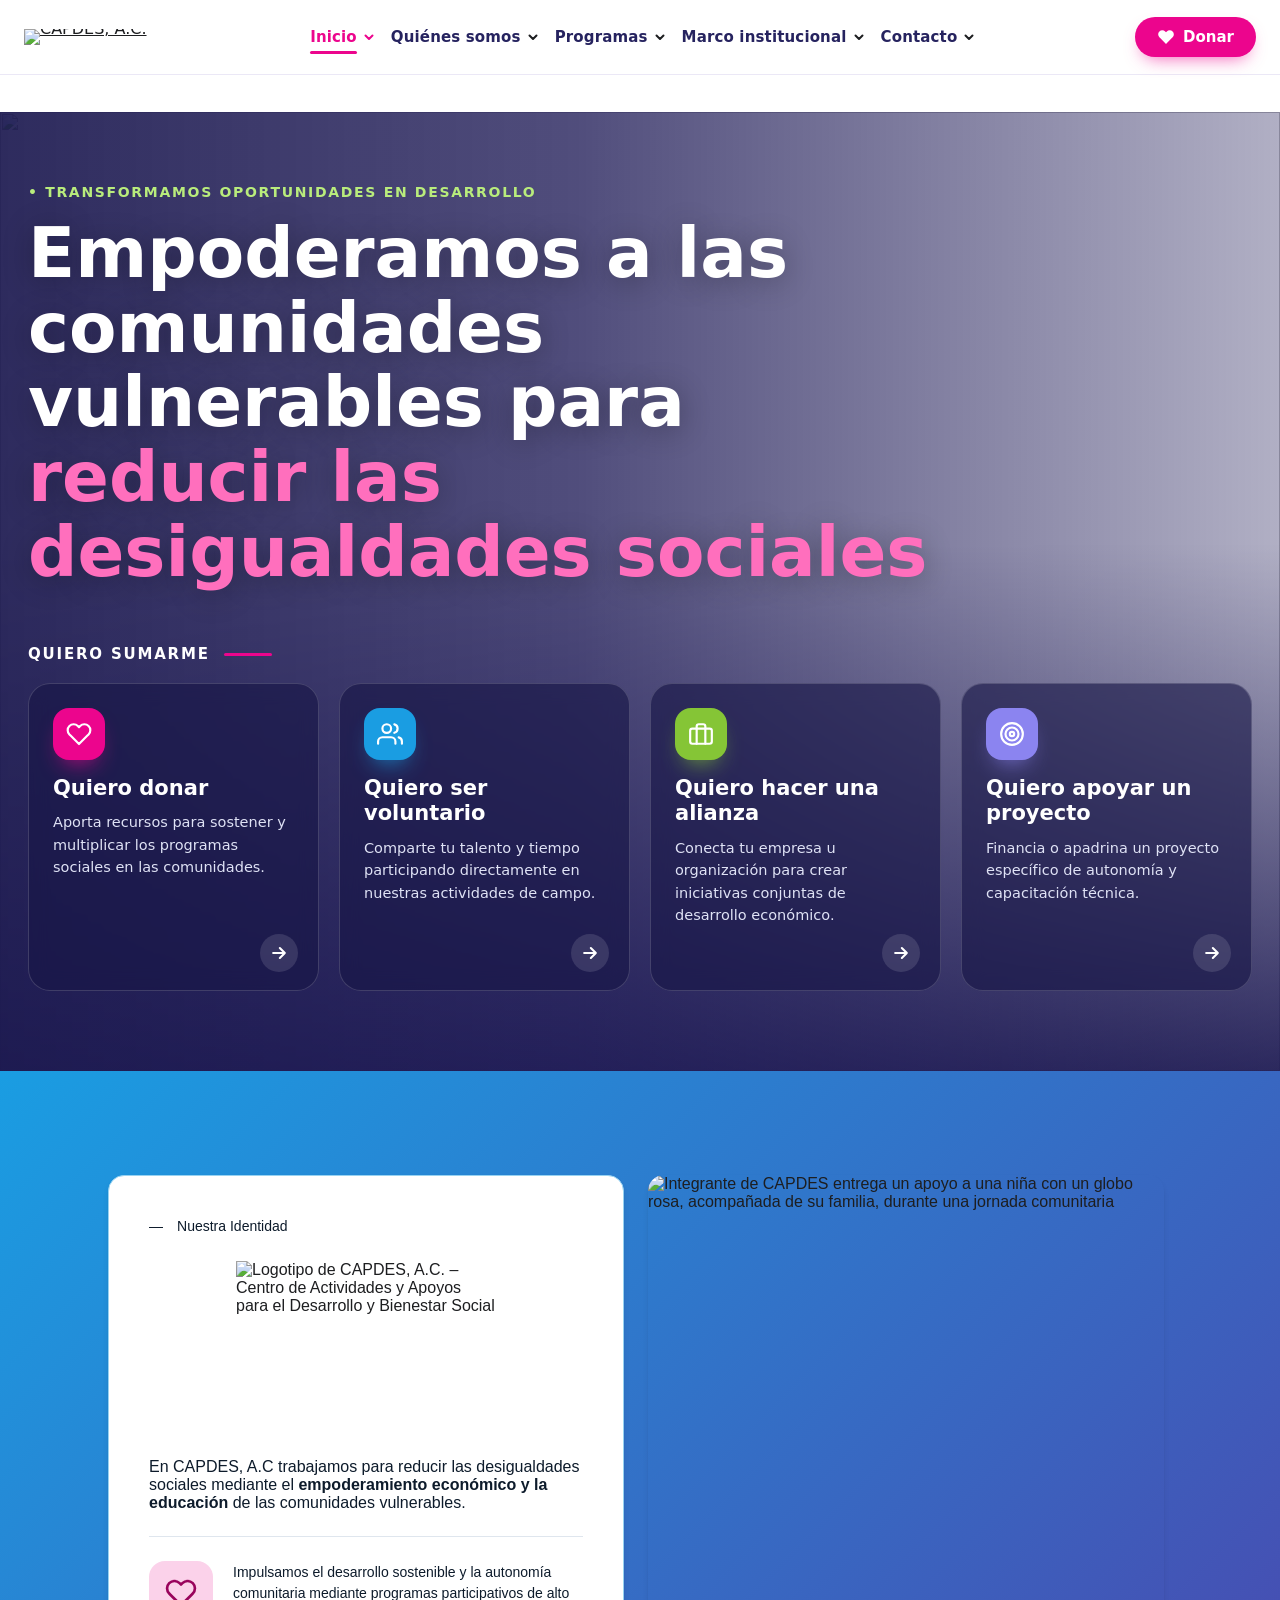
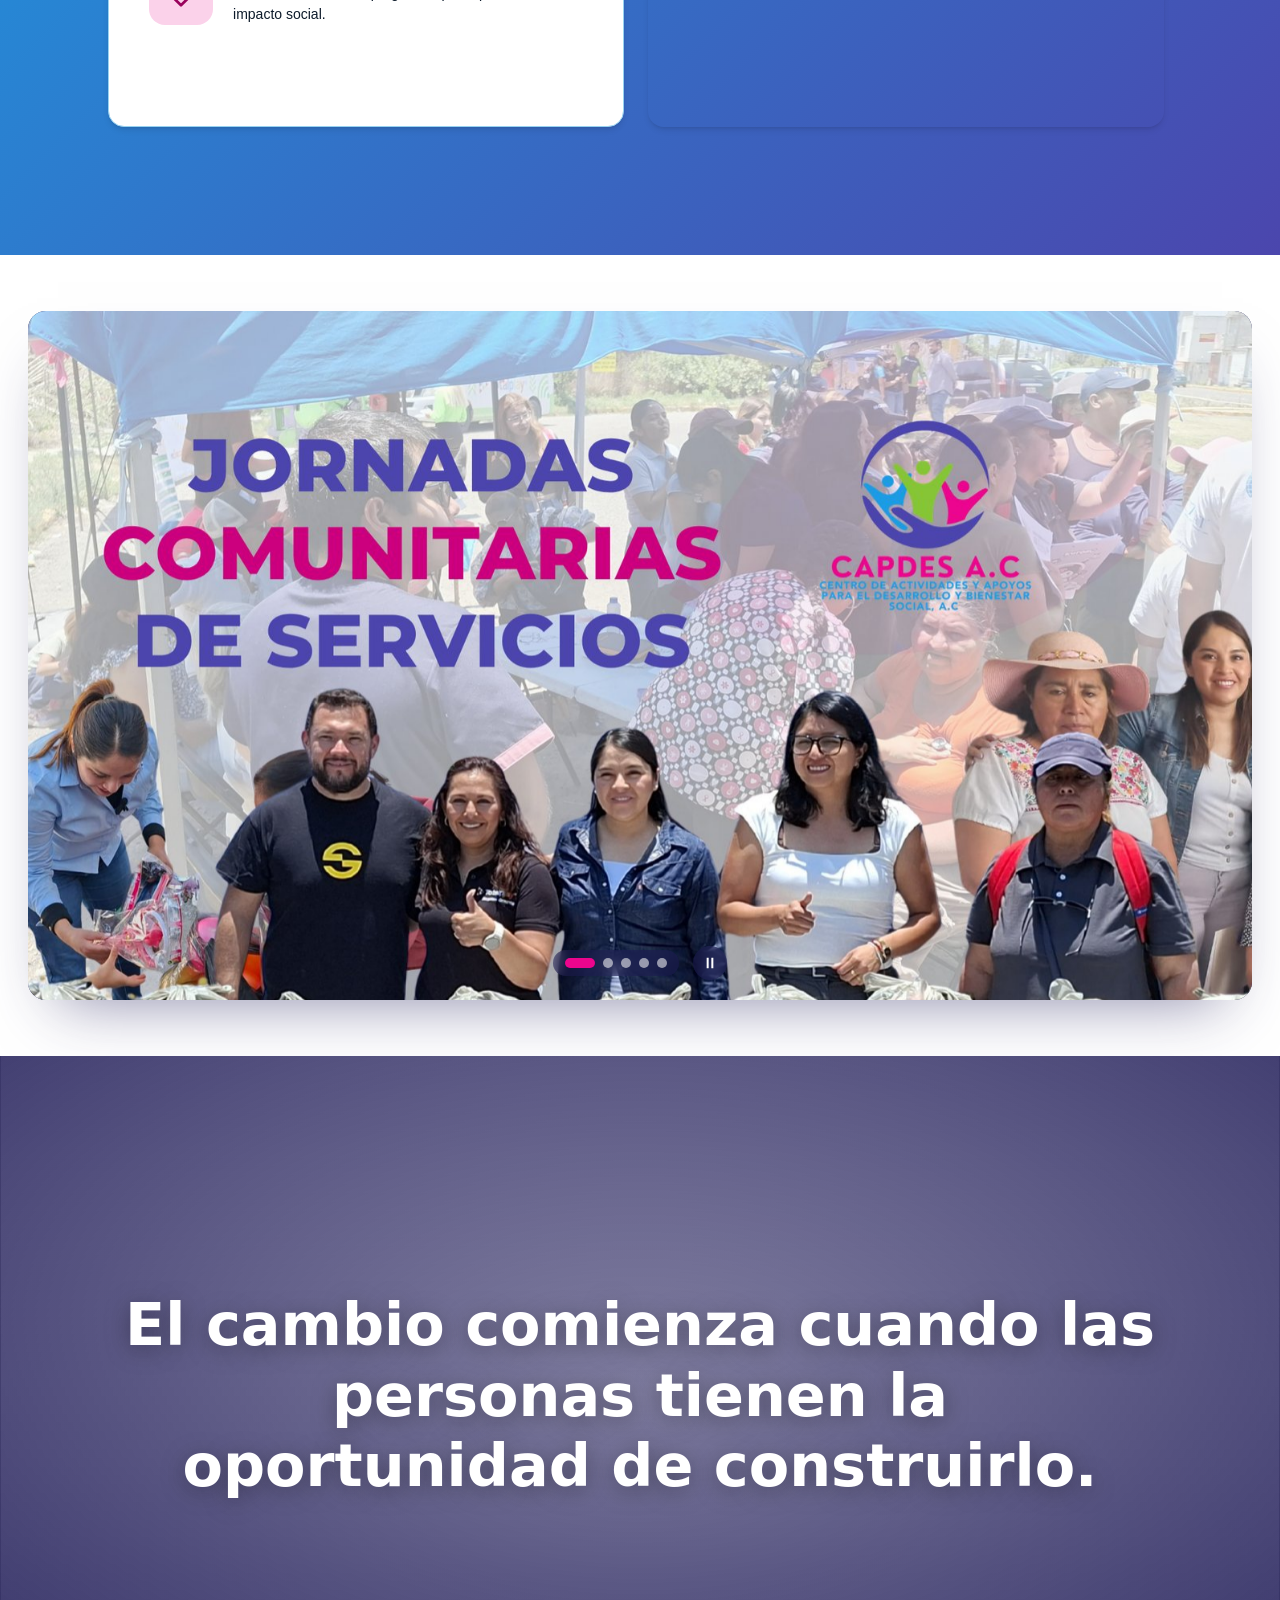
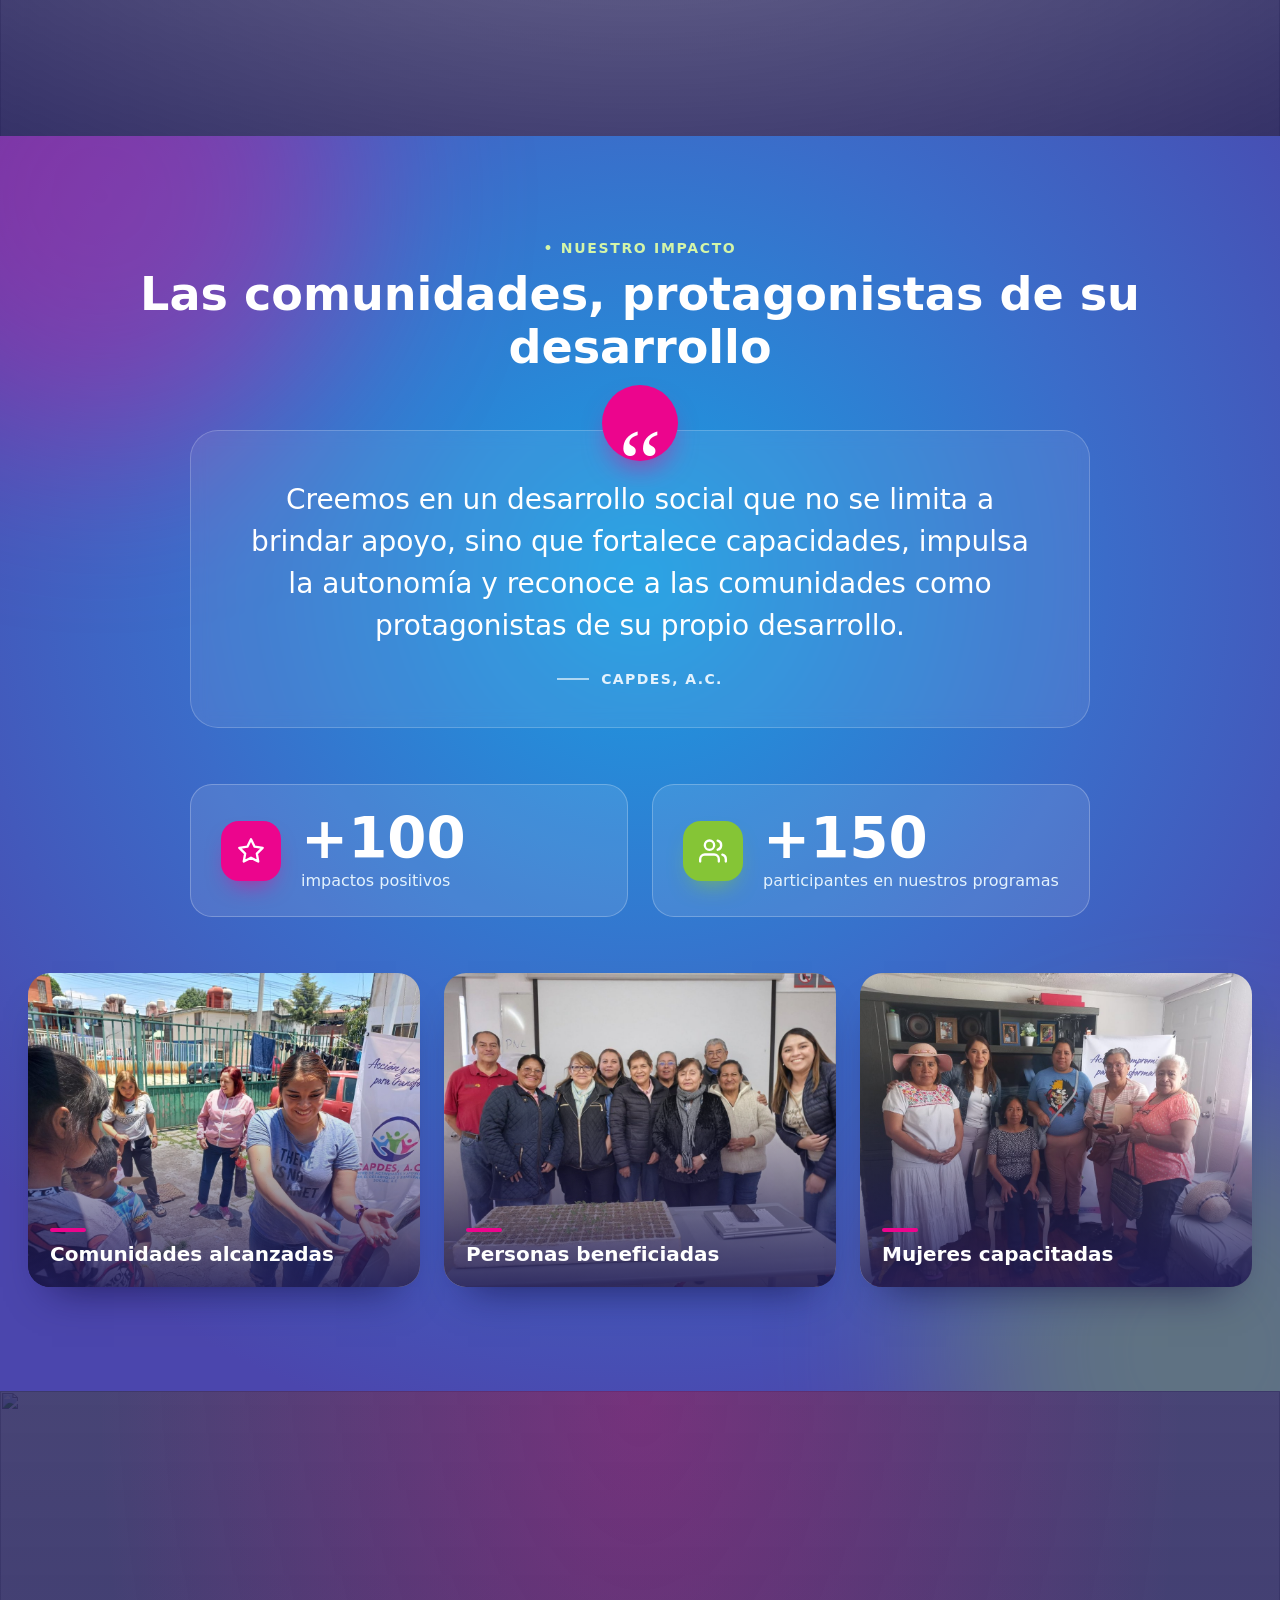
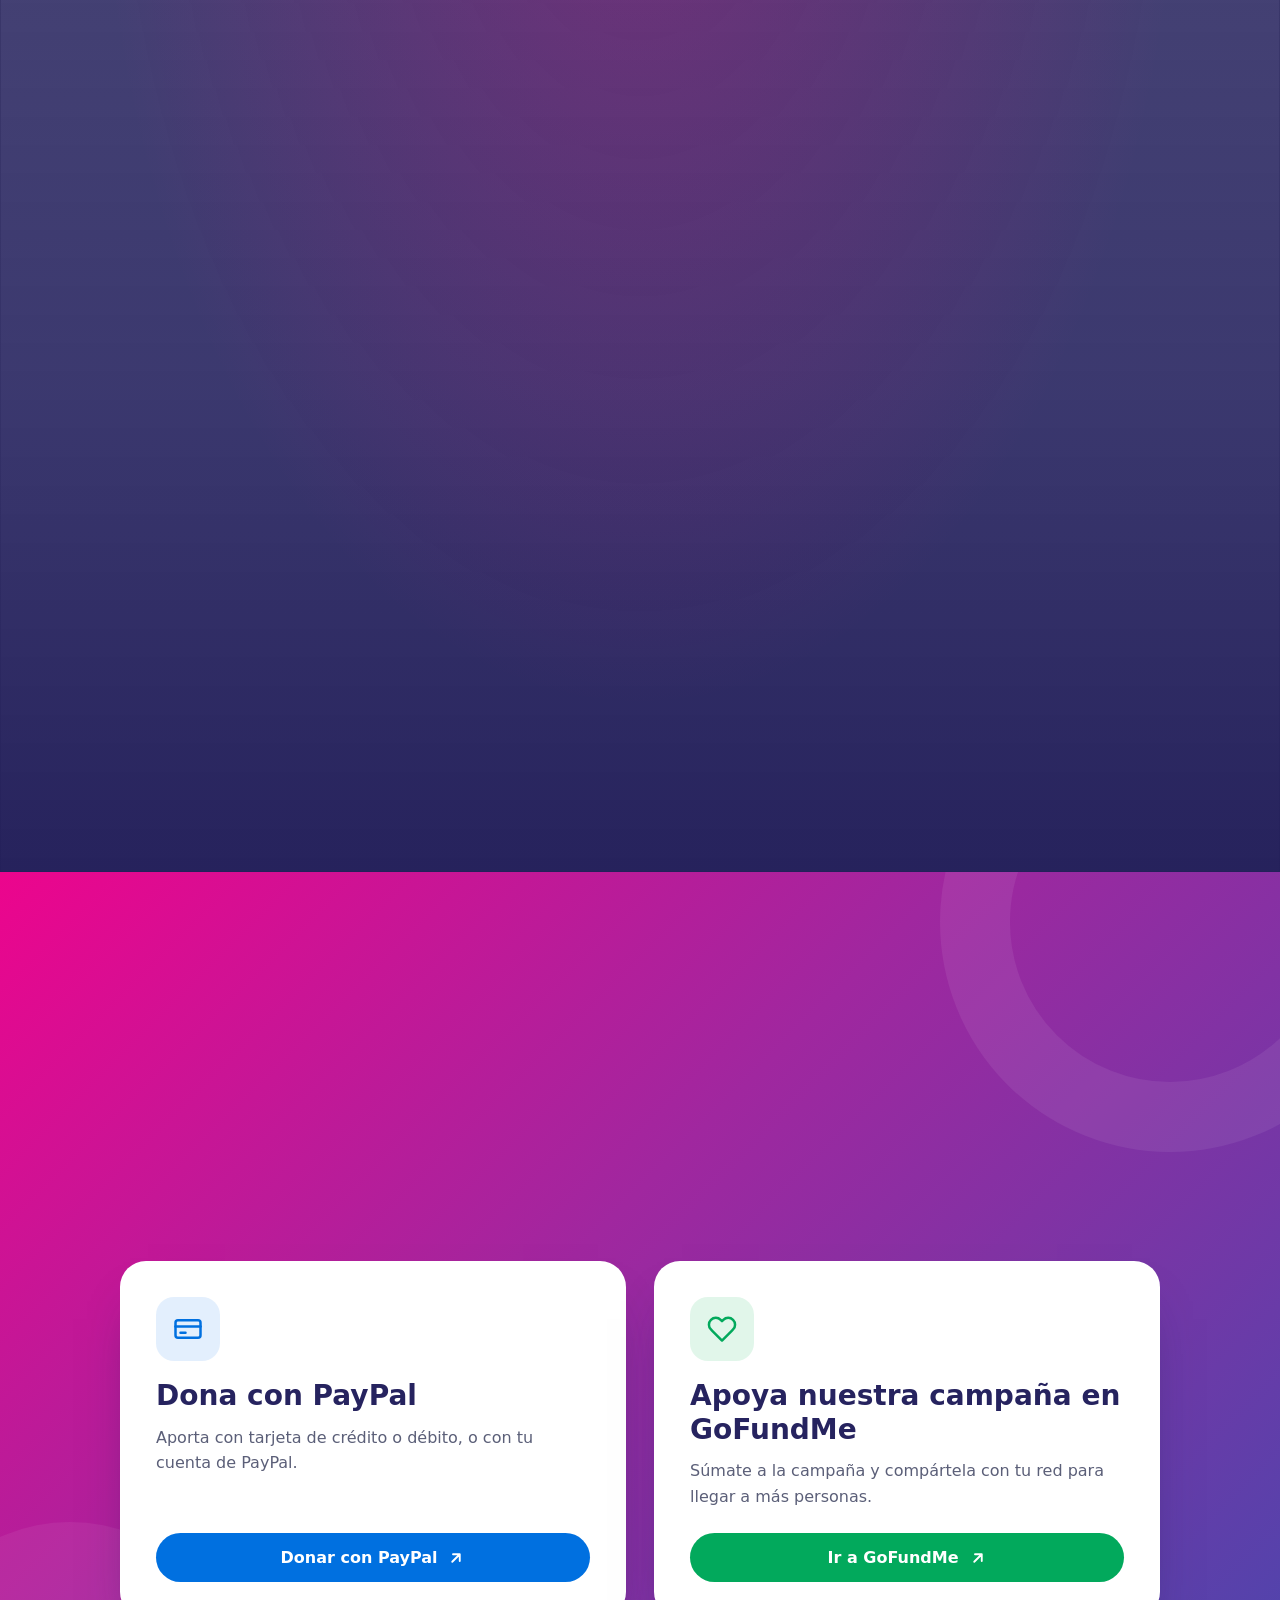
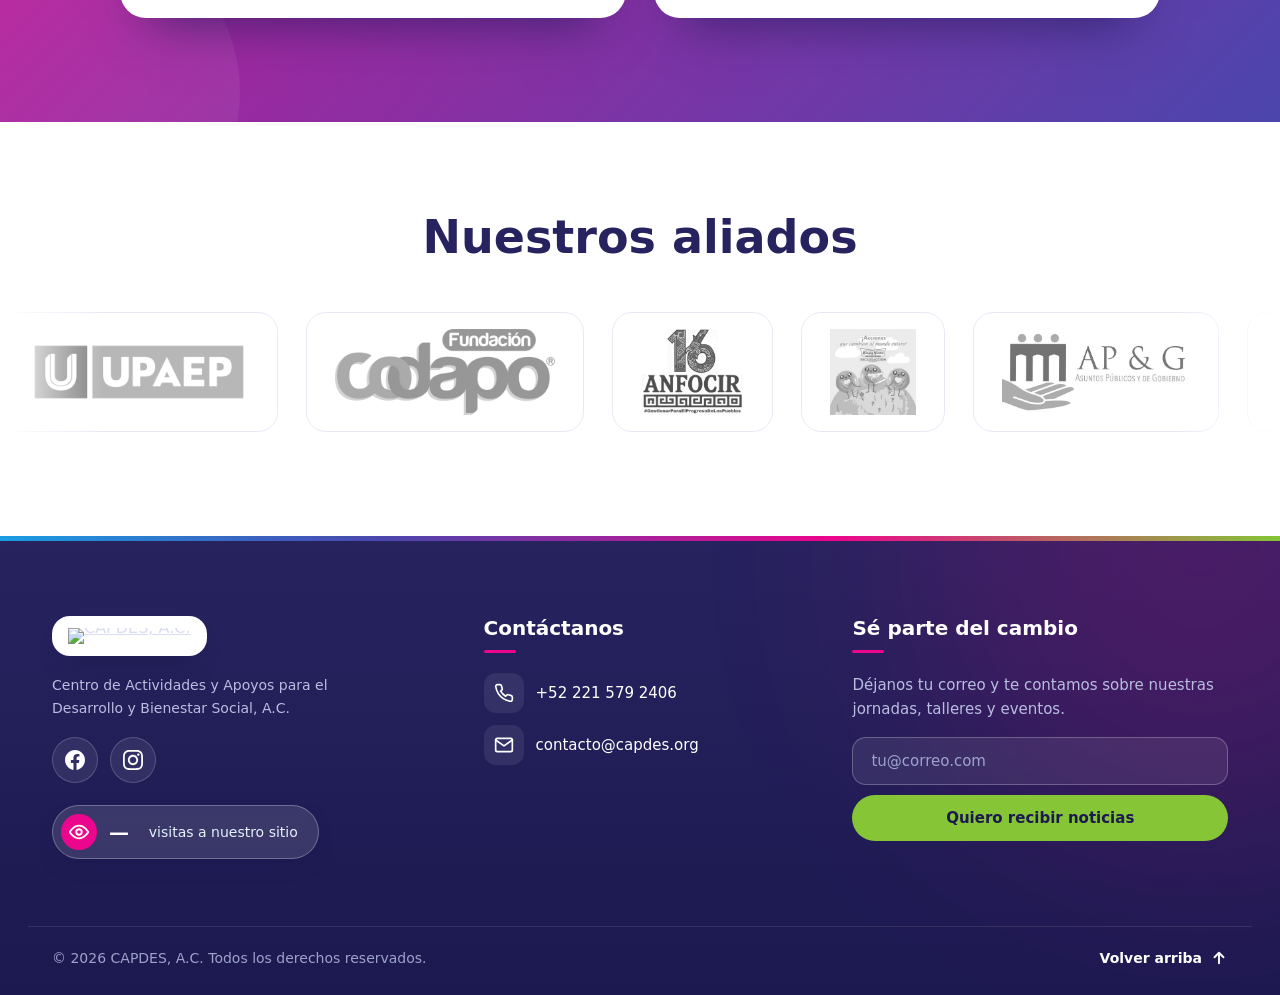
==== commit 8c6c6884: "Mejoras a la pagina" ====
--- a/index.html
+++ b/index.html
@@ -6,11 +6,5 @@
 			if (postPublishDate && currentDate < postPublishDate) {
 				window.location.replace('/');
 			}
-		})();</script><link rel="stylesheet" href="css/main.css"><link rel="stylesheet" href="css/renovacion.css?v=468ea4ec"><link rel="stylesheet" href="css/cookieconsent.css"><style>:root{--color-meteorite-dark:#2f1c6a;--color-meteorite-dark-2:#1f1346;--color-meteorite:#8c85ff;--color-meteorite-light:#d5dfff;--color-primary-dark:#5025d1;--color-primary:#673de6;--color-primary-light:#ebe4ff;--color-primary-charts:#b39ef3;--color-danger-dark:#d63163;--color-danger:#fc5185;--color-danger-light:#ffe8ef;--color-danger-charts:#fea8c2;--color-warning-dark:#fea419;--color-warning-dark-2:#9f6000;--color-warning-charts:#ffd28c;--color-warning:#ffcd35;--color-warning-light:#fff8e2;--color-success-dark:#008361;--color-success:#00b090;--color-success-light:#def4f0;--color-dark:#1d1e20;--color-black:#18181a;--color-gray-dark:#36344d;--color-gray:#727586;--color-gray-border:#dadce0;--color-gray-light:#f2f3f6;--color-light:#fff;--color-azure:#357df9;--color-azure-light:#e3ebf9;--color-azure-dark:#265ab2;--color-indigo:#6366f1;--color-neutral-200:#d8dae0}.whats-app-bubble{z-index:19;cursor:pointer;border-radius:100px;display:flex;position:fixed;bottom:24px;right:20px;box-shadow:0 4px 12px #00000026}#wtpQualitySign_fixedCSS,#wtpQualitySign_popupCSS{bottom:10px!important}#wtpQualitySign_fixedCSS{z-index:17!important}#wtpQualitySign_popupCSS{z-index:18!important}
-</style></head><body><div><style>astro-island,astro-slot,astro-static-slot{display:contents}</style><script>(()=>{var e=async t=>{await(await t())()};(self.Astro||(self.Astro={})).only=e;window.dispatchEvent(new Event("astro:only"));})();</script><script>(()=>{var g=Object.defineProperty;var w=(a,s,c)=>s in a?g(a,s,{enumerable:!0,configurable:!0,writable:!0,value:c}):a[s]=c;var l=(a,s,c)=>w(a,typeof s!="symbol"?s+"":s,c);var E=new Set(["__proto__","constructor","prototype"]);{let a={0:t=>y(t),1:t=>c(t),2:t=>new RegExp(t),3:t=>new Date(t),4:t=>new Map(c(t)),5:t=>new Set(c(t)),6:t=>BigInt(t),7:t=>new URL(t),8:t=>new Uint8Array(t),9:t=>new Uint16Array(t),10:t=>new Uint32Array(t),11:t=>Number.POSITIVE_INFINITY*t},s=t=>{let[p,e]=t;return p in a?a[p](e):void 0},c=t=>t.map(s),y=t=>typeof t!="object"||t===null?t:Object.fromEntries(Object.entries(t).map(([p,e])=>[p,s(e)]));class f extends HTMLElement{constructor(){super(...arguments);l(this,"Component");l(this,"hydrator");l(this,"hydrate",async()=>{var b;if(!this.hydrator||!this.isConnected)return;let e=(b=this.parentElement)==null?void 0:b.closest("astro-island[ssr]");if(e){e.addEventListener("astro:hydrate",this.hydrate,{once:!0});return}let r=this.querySelectorAll("astro-slot"),n={},d=this.querySelectorAll("template[data-astro-template]");for(let o of d){let i=o.closest(this.tagName);i!=null&&i.isSameNode(this)&&(n[o.getAttribute("data-astro-template")||"default"]=o.innerHTML,o.remove())}for(let o of r){let i=o.closest(this.tagName);i!=null&&i.isSameNode(this)&&(n[o.getAttribute("name")||"default"]=o.innerHTML)}let u;try{u=this.hasAttribute("props")?y(JSON.parse(this.getAttribute("props"))):{}}catch(o){let i=this.getAttribute("component-url")||"<unknown>",v=this.getAttribute("component-export");throw v&&(i+=` (export ${v})`),console.error(`[hydrate] Error parsing props for component ${i}`,this.getAttribute("props"),o),o}let h;await this.hydrator(this)(this.Component,u,n,{client:this.getAttribute("client")}),this.removeAttribute("ssr"),this.dispatchEvent(new CustomEvent("astro:hydrate"))});l(this,"unmount",()=>{this.isConnected||this.dispatchEvent(new CustomEvent("astro:unmount"))})}disconnectedCallback(){document.removeEventListener("astro:after-swap",this.unmount),document.addEventListener("astro:after-swap",this.unmount,{once:!0})}connectedCallback(){if(!this.hasAttribute("await-children")||document.readyState==="interactive"||document.readyState==="complete")this.childrenConnectedCallback();else{let e=()=>{document.removeEventListener("DOMContentLoaded",e),r.disconnect(),this.childrenConnectedCallback()},r=new MutationObserver(()=>{var n;((n=this.lastChild)==null?void 0:n.nodeType)===Node.COMMENT_NODE&&this.lastChild.nodeValue==="astro:end"&&(this.lastChild.remove(),e())});r.observe(this,{childList:!0}),document.addEventListener("DOMContentLoaded",e)}}async childrenConnectedCallback(){let e=this.getAttribute("before-hydration-url");e&&await import(e),this.start()}getRetryImportUrl(e){let r=new URL(e,document.baseURI);return r.searchParams.set("astro-retry",Date.now().toString()),r.toString()}async importWithRetry(e){try{return await import(e)}catch(r){return await new Promise(n=>setTimeout(n,1e3)),import(this.getRetryImportUrl(e))}}handleHydrationError(e){let r=this.getAttribute("component-url"),n=new CustomEvent("astro:hydration-error",{cancelable:!0,bubbles:!0,composed:!0,detail:{error:e,componentUrl:r}});this.dispatchEvent(n)&&console.error(`[astro-island] Error hydrating ${r}`,e)}async start(){let e=JSON.parse(this.getAttribute("opts")),r=this.getAttribute("client");if(Astro[r]===void 0){window.addEventListener(`astro:${r}`,()=>this.start(),{once:!0});return}try{await Astro[r](async()=>{let n=this.getAttribute("renderer-url");try{let[d,{default:u}]=await Promise.all([this.importWithRetry(this.getAttribute("component-url")),n?this.importWithRetry(n):Promise.resolve({default:()=>()=>{}})]),h=this.getAttribute("component-export")||"default";if(h.includes(".")){this.Component=d;for(let m of h.split(".")){if(E.has(m)||!this.Component||typeof this.Component!="object"&&typeof this.Component!="function"||!Object.hasOwn(this.Component,m))throw new Error(`Invalid component export path: ${h}`);this.Component=this.Component[m]}}else{if(E.has(h))throw new Error(`Invalid component export path: ${h}`);this.Component=d[h]}return this.hydrator=u,this.hydrate}catch(d){return this.handleHydrationError(d),()=>{}}},e,this)}catch(n){this.handleHydrationError(n)}}attributeChangedCallback(){this.hydrate()}}l(f,"observedAttributes",["props"]),customElements.get("astro-island")||customElements.define("astro-island",f)}})();</script><astro-island uid="gHbHv" component-url="/_astro-1791477990686/ClientHead.DNKwh6V2.js" component-export="default" renderer-url="/_astro-1791477990686/client.BuD5P5zy.js" props="{&quot;page-noindex&quot;:[0,false],&quot;canonical-url&quot;:[0,&quot;https://capdes.org/&quot;],&quot;site-meta&quot;:[0,{&quot;version&quot;:[0,202],&quot;template&quot;:[0,&quot;aigenerated&quot;],&quot;metaTitle&quot;:[0,&quot;CAPDES, A.C&quot;],&quot;buttonSetId&quot;:[0,&quot;0&quot;],&quot;aiWebsiteType&quot;:[0,&quot;Business&quot;],&quot;defaultLocale&quot;:[0,&quot;system&quot;],&quot;ecommerceType&quot;:[0,&quot;zyro&quot;],&quot;salesChannelId&quot;:[0,&quot;scha_01M39SZ2ZSERY988TX3Z83Y92Y&quot;],&quot;ecommerceStoreId&quot;:[0,&quot;store_01JYMJSTGNK2SGEKBNT5RRBTM4&quot;],&quot;isPrivateModeActive&quot;:[0,false],&quot;demoEcommerceStoreId&quot;:[0,&quot;demo_01G0E9P2R0CFTNBWEEFCEV8EG5&quot;],&quot;shouldAddWWWPrefixToDomain&quot;:[0,false]}],&quot;domain&quot;:[0,&quot;capdes.org&quot;]}" ssr client="only" opts="{&quot;name&quot;:&quot;ClientHead&quot;,&quot;value&quot;:&quot;vue&quot;}"></astro-island><script>(()=>{var e=async t=>{await(await t())()};(self.Astro||(self.Astro={})).load=e;window.dispatchEvent(new Event("astro:load"));})();</script><astro-island uid="Z168JkA" prefix="s1" component-url="/_astro-1791477990686/Page.CaBDtV9T.js" component-export="default" renderer-url="/_astro-1791477990686/client.BuD5P5zy.js" props="{&quot;pageData&quot;:[0,{&quot;pages&quot;:[0,{&quot;zn3XDj&quot;:[0,{&quot;type&quot;:[0,&quot;default&quot;],&quot;name&quot;:[0,&quot;BLOG&quot;],&quot;slug&quot;:[0,&quot;blog&quot;]}],&quot;zvbggW&quot;:[0,{&quot;type&quot;:[0,&quot;default&quot;],&quot;name&quot;:[0,&quot;Proyectos-EmpoderamientoEconomico&quot;],&quot;slug&quot;:[0,&quot;proyectos-empoderamientoeconomico&quot;]}],&quot;ai-15zDH&quot;:[0,{&quot;meta&quot;:[0,{&quot;title&quot;:[0,&quot;Capdes: Empoderamiento y apoyo a comunidades vulnerables&quot;],&quot;keywords&quot;:[1,[[0,&quot;empoderamiento económico&quot;],[0,&quot;apoyo comunitario&quot;],[0,&quot;reducción desigualdades&quot;]]],&quot;description&quot;:[0,&quot;En Capdes, trabajamos para reducir desigualdades sociales mediante el empoderamiento económico de mujeres y comunidades vulnerables. Ofrecemos capacitación, educación y apoyo asistencial para construir un futuro más justo y equitativo para todos.&quot;],&quot;focusKeyword&quot;:[0,&quot;reducción desigualdades&quot;]}],&quot;name&quot;:[0,&quot;Inicio&quot;],&quot;slug&quot;:[0,&quot;inicio&quot;],&quot;type&quot;:[0,&quot;default&quot;],&quot;blocks&quot;:[1,[[0,&quot;zs7uVp&quot;],[0,&quot;zyAJFT&quot;],[0,&quot;zTZGnv&quot;],[0,&quot;zQVWDP&quot;],[0,&quot;z6xMM6&quot;],[0,&quot;zXDtLi&quot;],[0,&quot;zwZ-vA&quot;],[0,&quot;zzHakD&quot;]]],&quot;hiddenSlots&quot;:[1,[]]}],&quot;ai-7_vJN&quot;:[0,{&quot;type&quot;:[0,&quot;default&quot;],&quot;name&quot;:[0,&quot;Programas&quot;],&quot;slug&quot;:[0,&quot;programas&quot;]}],&quot;ai-QA7wJ&quot;:[0,{&quot;type&quot;:[0,&quot;default&quot;],&quot;name&quot;:[0,&quot;Contacto&quot;],&quot;slug&quot;:[0,&quot;contacto&quot;]}],&quot;ai-f7xbA&quot;:[0,{&quot;type&quot;:[0,&quot;default&quot;],&quot;name&quot;:[0,&quot;Quienes somos&quot;],&quot;slug&quot;:[0,&quot;quienes-somos&quot;]}],&quot;ai-zaZir&quot;:[0,{&quot;type&quot;:[0,&quot;default&quot;],&quot;name&quot;:[0,&quot;Marco institucional&quot;],&quot;slug&quot;:[0,&quot;marco-institucional&quot;]}],&quot;prod_01JYMKJX7XCM2KB75WRCPS8RVN&quot;:[0,{&quot;name&quot;:[0,&quot;Dona para que más jóvenes y mujeres tengan oportunidad de mejorar sus condiciones de su vida&quot;],&quot;type&quot;:[0,&quot;ecommerce-dynamic-product&quot;],&quot;blocks&quot;:[1,[[0,&quot;zwXG0m&quot;]]],&quot;productId&quot;:[0,&quot;prod_01JYMKJX7XCM2KB75WRCPS8RVN&quot;],&quot;hiddenSlots&quot;:[1,[]],&quot;slug&quot;:[0,&quot;dona-para-que-mas-jovenes-y-mujeres-tengan-oportunidad-de-mejorar-sus-condiciones-de-su-vida&quot;],&quot;meta&quot;:[0,{&quot;title&quot;:[0,&quot;Dona para que más jóvenes y mujeres tengan oportunidad de mejorar sus condiciones de su vida&quot;]}]}],&quot;prod_01JYMJSTKHYCHFKA3BFB7859MK&quot;:[0,{&quot;name&quot;:[0,&quot;Donativo &quot;],&quot;type&quot;:[0,&quot;ecommerce-dynamic-product&quot;],&quot;blocks&quot;:[1,[[0,&quot;zwXG0m&quot;]]],&quot;productId&quot;:[0,&quot;prod_01JYMJSTKHYCHFKA3BFB7859MK&quot;],&quot;hiddenSlots&quot;:[1,[]],&quot;slug&quot;:[0,&quot;face-serum-gxrcld&quot;],&quot;meta&quot;:[0,{&quot;title&quot;:[0,&quot;Donativo &quot;],&quot;description&quot;:[0,&quot;The product description should talk about the product in a truthful yet flattering way. Remember to include information that the potential buyer would need, for example, details on sizing, color, and function. Volume: 50ml&quot;]}]}],&quot;prod_01JYMJSTKX3QP7KHZB9GTP7XXY&quot;:[0,{&quot;name&quot;:[0,&quot;Donativo&quot;],&quot;type&quot;:[0,&quot;ecommerce-dynamic-product&quot;],&quot;blocks&quot;:[1,[[0,&quot;zwXG0m&quot;]]],&quot;productId&quot;:[0,&quot;prod_01JYMJSTKX3QP7KHZB9GTP7XXY&quot;],&quot;hiddenSlots&quot;:[1,[]],&quot;slug&quot;:[0,&quot;handmade-vase-slowpy&quot;],&quot;meta&quot;:[0,{&quot;title&quot;:[0,&quot;Donativo&quot;],&quot;description&quot;:[0,&quot;The product description should talk about the product in a truthful yet flattering way. Remember to include information that the potential buyer would need, for example details on sizing, color, and function. Material: Ceramic. Color: White&quot;]}]}],&quot;prod_01JYMJSTM7E64SA8SV64A2YXYR&quot;:[0,{&quot;name&quot;:[0,&quot;Donativo&quot;],&quot;type&quot;:[0,&quot;ecommerce-dynamic-product&quot;],&quot;blocks&quot;:[1,[[0,&quot;zwXG0m&quot;]]],&quot;productId&quot;:[0,&quot;prod_01JYMJSTM7E64SA8SV64A2YXYR&quot;],&quot;hiddenSlots&quot;:[1,[]],&quot;slug&quot;:[0,&quot;hand-soap-giguos&quot;],&quot;meta&quot;:[0,{&quot;title&quot;:[0,&quot;Donativo&quot;],&quot;description&quot;:[0,&quot;The product description should talk about the product in a truthful yet flattering way. Remember to include information that the potential buyer would need, for example details on sizing, color, and function. Volume: 100 ml&quot;]}]}],&quot;prod_01JYMJSTMFMKQEQZ6Q8095ES13&quot;:[0,{&quot;name&quot;:[0,&quot;Donativo&quot;],&quot;type&quot;:[0,&quot;ecommerce-dynamic-product&quot;],&quot;blocks&quot;:[1,[[0,&quot;zwXG0m&quot;]]],&quot;productId&quot;:[0,&quot;prod_01JYMJSTMFMKQEQZ6Q8095ES13&quot;],&quot;hiddenSlots&quot;:[1,[]],&quot;slug&quot;:[0,&quot;set-of-plates-cxlzwx&quot;],&quot;meta&quot;:[0,{&quot;title&quot;:[0,&quot;Donativo&quot;],&quot;description&quot;:[0,&quot;The product description should talk about the product in a truthful yet flattering way. Remember to include information that the potential buyer would need, for example, details on sizing, color, and function. Material: Ceramic. Color: Beige&quot;]}]}],&quot;prod_01JYMJSTSVHF15KYS97ES7FG4Y&quot;:[0,{&quot;name&quot;:[0,&quot;Donativo&quot;],&quot;type&quot;:[0,&quot;ecommerce-dynamic-product&quot;],&quot;blocks&quot;:[1,[[0,&quot;zwXG0m&quot;]]],&quot;productId&quot;:[0,&quot;prod_01JYMJSTSVHF15KYS97ES7FG4Y&quot;],&quot;hiddenSlots&quot;:[1,[]],&quot;slug&quot;:[0,&quot;sunglasses-iubjnq&quot;],&quot;meta&quot;:[0,{&quot;title&quot;:[0,&quot;Donativo&quot;],&quot;description&quot;:[0,&quot;The product description should talk about the product in a truthful yet flattering way. Remember to include information that the potential buyer would need, for example details on sizing, color, and function. Material: Stainless Steel. Color: Black&quot;]}]}],&quot;prod_01JYMJSTT3Y6X9EA5AVCX5EMEA&quot;:[0,{&quot;name&quot;:[0,&quot;Donativo&quot;],&quot;type&quot;:[0,&quot;ecommerce-dynamic-product&quot;],&quot;blocks&quot;:[1,[[0,&quot;zwXG0m&quot;]]],&quot;productId&quot;:[0,&quot;prod_01JYMJSTT3Y6X9EA5AVCX5EMEA&quot;],&quot;hiddenSlots&quot;:[1,[]],&quot;slug&quot;:[0,&quot;wooden-chair-mopukh&quot;],&quot;meta&quot;:[0,{&quot;title&quot;:[0,&quot;Donativo&quot;],&quot;description&quot;:[0,&quot;The product description should talk about the product in a truthful yet flattering way. Remember to include information that the potential buyer would need, for example, details on sizing, color, and function. Material: Pine Wood. Width: 50 cm. Height: 78 cm&quot;]}]}]}],&quot;blocks&quot;:[0,{&quot;header&quot;:[0,{&quot;slot&quot;:[0,&quot;header&quot;],&quot;type&quot;:[0,&quot;BlockNavigation&quot;],&quot;mobile&quot;:[0,{&quot;height&quot;:[0,123],&quot;logoHeight&quot;:[0,75]}],&quot;desktop&quot;:[0,{&quot;height&quot;:[0,207],&quot;logoHeight&quot;:[0,143]}],&quot;settings&quot;:[0,{&quot;styles&quot;:[0,{&quot;width&quot;:[0,&quot;1240px&quot;],&quot;padding&quot;:[0,&quot;32px 16px 32px 16px&quot;],&quot;m-padding&quot;:[0,&quot;24px 16px 24px 16px&quot;],&quot;logo-width&quot;:[0,&quot;264px&quot;],&quot;cartIconSize&quot;:[0,&quot;24px&quot;],&quot;link-spacing&quot;:[0,&quot;22px&quot;],&quot;m-logo-width&quot;:[0,&quot;138.644px&quot;],&quot;m-link-spacing&quot;:[0,&quot;20px&quot;],&quot;element-spacing&quot;:[0,&quot;26px&quot;],&quot;logoTextFontSize&quot;:[0,32],&quot;contrastBackgroundColor&quot;:[0,&quot;rgb(224, 224, 224)&quot;]}],&quot;logoAlt&quot;:[0,&quot;&quot;],&quot;cartText&quot;:[0,&quot;&quot;],&quot;isSticky&quot;:[0,false],&quot;logoText&quot;:[0,&quot;CAPDES, A.C&quot;],&quot;showLogo&quot;:[0,true],&quot;headerLayout&quot;:[0,&quot;desktop-1&quot;],&quot;isCartVisible&quot;:[0,false],&quot;logoImagePath&quot;:[0,&quot;logocapdesa.c-yfb19wu0yFQLv0Rh.png&quot;],&quot;mHeaderLayout&quot;:[0,&quot;mobile-1&quot;],&quot;logoImageOrigin&quot;:[0,&quot;assets&quot;],&quot;selectedLogoType&quot;:[0,&quot;image&quot;],&quot;mobileLinksAlignment&quot;:[0,&quot;right&quot;]}],&quot;zindexes&quot;:[1,[[0,&quot;z5rVYa&quot;]]],&quot;background&quot;:[0,{&quot;color&quot;:[0,&quot;rgb(255, 255, 255)&quot;],&quot;current&quot;:[0,&quot;color&quot;],&quot;isTransparent&quot;:[0,false]}],&quot;components&quot;:[1,[[0,&quot;z5rVYa&quot;]]],&quot;fontFamily&quot;:[0,&quot;Poppins&quot;],&quot;fontWeight&quot;:[0,400],&quot;logoAspectRatio&quot;:[0,1.8516483516483515],&quot;navLinkTextColor&quot;:[0,&quot;rgb(26, 157, 226)&quot;],&quot;navLinkTextColorHover&quot;:[0,&quot;rgb(236, 5, 141)&quot;]}],&quot;z6xMM6&quot;:[0,{&quot;type&quot;:[0,&quot;BlockLayout&quot;],&quot;mobile&quot;:[0,{&quot;minHeight&quot;:[0,1341]}],&quot;desktop&quot;:[0,{&quot;minHeight&quot;:[0,857]}],&quot;settings&quot;:[0,{&quot;styles&quot;:[0,{&quot;block-padding&quot;:[0,&quot;16px 0 16px 0&quot;],&quot;m-block-padding&quot;:[0,&quot;16px&quot;]}]}],&quot;zindexes&quot;:[1,[[0,&quot;zetsLE&quot;],[0,&quot;zxTSXu&quot;],[0,&quot;zh3ZOu&quot;],[0,&quot;zu9RJp&quot;],[0,&quot;zr54pA&quot;],[0,&quot;zJ__Xc&quot;],[0,&quot;zipck1&quot;],[0,&quot;zgAHNM&quot;],[0,&quot;zJEeGy&quot;],[0,&quot;z3gYwi&quot;],[0,&quot;zfAbtW&quot;],[0,&quot;zAwtYk&quot;]]],&quot;background&quot;:[0,{&quot;current&quot;:[0,&quot;gradient&quot;],&quot;gradient&quot;:[0,{&quot;type&quot;:[0,&quot;radial&quot;],&quot;angle&quot;:[0,135],&quot;colors&quot;:[1,[[0,{&quot;value&quot;:[0,&quot;rgb(26, 157, 226)&quot;]}],[0,{&quot;value&quot;:[0,&quot;rgb(75, 70, 173)&quot;]}]]],&quot;isAnimated&quot;:[0,false]}],&quot;overlay-opacity&quot;:[0,&quot;0.88&quot;]}],&quot;components&quot;:[1,[[0,&quot;zh3ZOu&quot;],[0,&quot;zu9RJp&quot;],[0,&quot;zr54pA&quot;],[0,&quot;zxTSXu&quot;],[0,&quot;zetsLE&quot;],[0,&quot;zJ__Xc&quot;],[0,&quot;zipck1&quot;],[0,&quot;zgAHNM&quot;],[0,&quot;zJEeGy&quot;],[0,&quot;z3gYwi&quot;],[0,&quot;zfAbtW&quot;],[0,&quot;zAwtYk&quot;]]],&quot;initialBlockId&quot;:[0,&quot;zSFOBx&quot;]}],&quot;zQVWDP&quot;:[0,{&quot;type&quot;:[0,&quot;BlockLayout&quot;],&quot;mobile&quot;:[0,{&quot;minHeight&quot;:[0,20]}],&quot;desktop&quot;:[0,{&quot;minHeight&quot;:[0,365]}],&quot;settings&quot;:[0,{&quot;styles&quot;:[0,{&quot;block-padding&quot;:[0,&quot;16px 0 16px 0&quot;],&quot;m-block-padding&quot;:[0,&quot;16px&quot;]}]}],&quot;zindexes&quot;:[1,[[0,&quot;zJ4U0w&quot;]]],&quot;attachment&quot;:[0,&quot;fixed&quot;],&quot;background&quot;:[0,{&quot;alt&quot;:[0,&quot;black and brown leather padded tub sofa&quot;],&quot;path&quot;:[0,&quot;igualdad-genero-Yg2WMvXB22uZkMa9.jpeg&quot;],&quot;image&quot;:[0,&quot;https://assets.zyrosite.com/AQEyaZVx1MiRWvDV/igualdad-genero-Yg2WMvXB22uZkMa9.jpeg&quot;],&quot;video&quot;:[0,{&quot;videoSrc&quot;:[0,&quot;https://videos.pexels.com/video-files/3571264/3571264-hd_1920_1080_30fps.mp4&quot;],&quot;videoThumbnailSrc&quot;:[0,&quot;https://images.pexels.com/videos/3571264/free-video-3571264.jpg?auto=compress&amp;cs=tinysrgb&amp;fit=crop&amp;h=630&amp;w=1200&quot;]}],&quot;origin&quot;:[0,&quot;assets&quot;],&quot;current&quot;:[0,&quot;image&quot;],&quot;gradient&quot;:[0,{&quot;angle&quot;:[0,135],&quot;colors&quot;:[1,[[0,{&quot;value&quot;:[0,&quot;#3949AB&quot;]}],[0,{&quot;value&quot;:[0,&quot;rgb(143, 17, 168)&quot;]}]]],&quot;isAnimated&quot;:[0,false]}],&quot;overlay-opacity&quot;:[0,&quot;0.44&quot;]}],&quot;components&quot;:[1,[[0,&quot;zJ4U0w&quot;]]],&quot;initialBlockId&quot;:[0,&quot;zLS6Ko&quot;]}],&quot;zSiG-O&quot;:[0,{&quot;slot&quot;:[0,&quot;footer&quot;],&quot;type&quot;:[0,&quot;BlockLayout&quot;],&quot;mobile&quot;:[0,{&quot;minHeight&quot;:[0,20]}],&quot;desktop&quot;:[0,{&quot;minHeight&quot;:[0,354.96875]}],&quot;settings&quot;:[0,{&quot;styles&quot;:[0,{&quot;cols&quot;:[0,&quot;12&quot;],&quot;rows&quot;:[0,10],&quot;width&quot;:[0,&quot;1224px&quot;],&quot;m-rows&quot;:[0,&quot;1&quot;],&quot;col-gap&quot;:[0,&quot;24px&quot;],&quot;row-gap&quot;:[0,&quot;16px&quot;],&quot;row-size&quot;:[0,&quot;48px&quot;],&quot;column-gap&quot;:[0,&quot;24px&quot;],&quot;block-padding&quot;:[0,&quot;16px 0 16px 0&quot;],&quot;m-block-padding&quot;:[0,&quot;40px 16px 40px 16px&quot;]}]}],&quot;zindexes&quot;:[1,[[0,&quot;zpP6Gy&quot;],[0,&quot;zZ5g7k&quot;],[0,&quot;z_yyao&quot;],[0,&quot;zETyEt&quot;],[0,&quot;z32w7z&quot;],[0,&quot;zysvRG&quot;],[0,&quot;z7Rzje&quot;],[0,&quot;z3auyZ&quot;],[0,&quot;zNimG7&quot;]]],&quot;background&quot;:[0,{&quot;color&quot;:[0,&quot;rgb(75, 69, 173)&quot;],&quot;current&quot;:[0,&quot;gradient&quot;],&quot;gradient&quot;:[0,{&quot;type&quot;:[0,&quot;radial&quot;],&quot;angle&quot;:[0,135],&quot;colors&quot;:[1,[[0,{&quot;value&quot;:[0,&quot;rgb(26, 157, 226)&quot;]}],[0,{&quot;value&quot;:[0,&quot;rgb(75, 70, 173)&quot;]}]]],&quot;isAnimated&quot;:[0,false]}]}],&quot;components&quot;:[1,[[0,&quot;zpP6Gy&quot;],[0,&quot;zZ5g7k&quot;],[0,&quot;z_yyao&quot;],[0,&quot;zETyEt&quot;],[0,&quot;z32w7z&quot;],[0,&quot;zysvRG&quot;],[0,&quot;z7Rzje&quot;],[0,&quot;z3auyZ&quot;],[0,&quot;zNimG7&quot;]]],&quot;initialBlockId&quot;:[0,&quot;W7N_1fYuy&quot;]}],&quot;zTZGnv&quot;:[0,{&quot;type&quot;:[0,&quot;BlockLayout&quot;],&quot;mobile&quot;:[0,{&quot;minHeight&quot;:[0,20]}],&quot;desktop&quot;:[0,{&quot;minHeight&quot;:[0,674]}],&quot;settings&quot;:[0,{&quot;styles&quot;:[0,{&quot;rows&quot;:[0,9],&quot;width&quot;:[0,&quot;1224px&quot;],&quot;row-gap&quot;:[0,&quot;0px&quot;],&quot;row-size&quot;:[0,&quot;64px&quot;],&quot;column-gap&quot;:[0,&quot;0px&quot;],&quot;block-padding&quot;:[0,&quot;40px 0px 40px 0px&quot;],&quot;m-block-padding&quot;:[0,&quot;64px 16px 64px 16px&quot;],&quot;grid-gap-history&quot;:[0,&quot;16px 24px&quot;]}]}],&quot;zindexes&quot;:[1,[]],&quot;attachment&quot;:[0,&quot;fixed&quot;],&quot;background&quot;:[0,{&quot;alt&quot;:[0,&quot;black blue and yellow textile&quot;],&quot;path&quot;:[0,&quot;jornadas-comunitarias-de-servicios-3-5XKO21MLiBFqySSb.png&quot;],&quot;color&quot;:[0,&quot;rgb(255, 255, 255)&quot;],&quot;image&quot;:[0,&quot;https://assets.zyrosite.com/AQEyaZVx1MiRWvDV/jornadas-comunitarias-de-servicios-3-5XKO21MLiBFqySSb.png&quot;],&quot;video&quot;:[0,{&quot;videoSrc&quot;:[0,&quot;https://videos.pexels.com/video-files/3571264/3571264-hd_1920_1080_30fps.mp4&quot;],&quot;videoThumbnailSrc&quot;:[0,&quot;https://images.pexels.com/videos/3571264/free-video-3571264.jpg?auto=compress&amp;cs=tinysrgb&amp;fit=crop&amp;h=630&amp;w=1200&quot;]}],&quot;origin&quot;:[0,&quot;assets&quot;],&quot;current&quot;:[0,&quot;image&quot;],&quot;gradient&quot;:[0,{&quot;angle&quot;:[0,135],&quot;colors&quot;:[1,[[0,{&quot;value&quot;:[0,&quot;rgb(236, 5, 141)&quot;]}],[0,{&quot;value&quot;:[0,&quot;rgb(75, 70, 173)&quot;]}]]],&quot;isAnimated&quot;:[0,false]}],&quot;overlay-opacity&quot;:[0,&quot;0.10&quot;]}],&quot;components&quot;:[1,[]],&quot;initialBlockId&quot;:[0,&quot;zA1A94&quot;]}],&quot;zXDtLi&quot;:[0,{&quot;type&quot;:[0,&quot;BlockLayout&quot;],&quot;mobile&quot;:[0,{&quot;minHeight&quot;:[0,2547]}],&quot;desktop&quot;:[0,{&quot;minHeight&quot;:[0,1353]}],&quot;settings&quot;:[0,{&quot;styles&quot;:[0,{&quot;cols&quot;:[0,&quot;12&quot;],&quot;rows&quot;:[0,21],&quot;width&quot;:[0,&quot;1224px&quot;],&quot;m-rows&quot;:[0,&quot;1&quot;],&quot;col-gap&quot;:[0,&quot;24px&quot;],&quot;row-gap&quot;:[0,&quot;16px&quot;],&quot;row-size&quot;:[0,&quot;48px&quot;],&quot;block-padding&quot;:[0,&quot;16px 0 16px 0&quot;],&quot;m-block-padding&quot;:[0,&quot;16px&quot;]}]}],&quot;zindexes&quot;:[1,[[0,&quot;siq2ME&quot;],[0,&quot;0VKIE4&quot;],[0,&quot;Y6RGHR&quot;],[0,&quot;Zl1ctd&quot;],[0,&quot;Eoq1bw&quot;],[0,&quot;gCzyMl&quot;],[0,&quot;TE7M6X&quot;],[0,&quot;bNl8Jb&quot;],[0,&quot;VuKlW_&quot;],[0,&quot;1HxpsV&quot;],[0,&quot;0cA9io&quot;],[0,&quot;waB_CP&quot;],[0,&quot;mW3kxh&quot;],[0,&quot;_WO48w&quot;],[0,&quot;-pWE4k&quot;],[0,&quot;BYwuZZ&quot;],[0,&quot;vB7Jpf&quot;],[0,&quot;cl3e1h&quot;],[0,&quot;TPnP9v&quot;],[0,&quot;N5PmB0&quot;]]],&quot;background&quot;:[0,{&quot;path&quot;:[0,&quot;y6lpe9-PgCb9uxHL1SjWjQo.png&quot;],&quot;origin&quot;:[0,&quot;assets&quot;],&quot;current&quot;:[0,&quot;image&quot;],&quot;imagePath&quot;:[0,&quot;y6lpe9-PgCb9uxHL1SjWjQo.png&quot;],&quot;isTransparent&quot;:[0,true],&quot;overlay-opacity&quot;:[0,&quot;0.50&quot;]}],&quot;components&quot;:[1,[[0,&quot;siq2ME&quot;],[0,&quot;0VKIE4&quot;],[0,&quot;Y6RGHR&quot;],[0,&quot;Zl1ctd&quot;],[0,&quot;Eoq1bw&quot;],[0,&quot;gCzyMl&quot;],[0,&quot;TE7M6X&quot;],[0,&quot;bNl8Jb&quot;],[0,&quot;VuKlW_&quot;],[0,&quot;1HxpsV&quot;],[0,&quot;0cA9io&quot;],[0,&quot;waB_CP&quot;],[0,&quot;mW3kxh&quot;],[0,&quot;_WO48w&quot;],[0,&quot;-pWE4k&quot;],[0,&quot;BYwuZZ&quot;],[0,&quot;vB7Jpf&quot;],[0,&quot;cl3e1h&quot;],[0,&quot;TPnP9v&quot;],[0,&quot;N5PmB0&quot;]]]}],&quot;zs7uVp&quot;:[0,{&quot;type&quot;:[0,&quot;BlockLayout&quot;],&quot;mobile&quot;:[0,{&quot;minHeight&quot;:[0,1707]}],&quot;desktop&quot;:[0,{&quot;minHeight&quot;:[0,995]}],&quot;settings&quot;:[0,{&quot;styles&quot;:[0,{&quot;cols&quot;:[0,&quot;12&quot;],&quot;rows&quot;:[0,16],&quot;width&quot;:[0,&quot;1224px&quot;],&quot;m-rows&quot;:[0,&quot;1&quot;],&quot;col-gap&quot;:[0,&quot;24px&quot;],&quot;row-gap&quot;:[0,&quot;16px&quot;],&quot;row-size&quot;:[0,&quot;48px&quot;],&quot;block-padding&quot;:[0,&quot;16px 0 16px 0&quot;],&quot;m-block-padding&quot;:[0,&quot;16px&quot;]}]}],&quot;zindexes&quot;:[1,[[0,&quot;D4dck9&quot;],[0,&quot;dWbMoE&quot;],[0,&quot;te8XHC&quot;],[0,&quot;b6UQ_8&quot;],[0,&quot;3STUSk&quot;],[0,&quot;TI7ghW&quot;],[0,&quot;lqC84w&quot;],[0,&quot;b1thye&quot;],[0,&quot;QHn1u7&quot;],[0,&quot;bvrxG1&quot;],[0,&quot;3ZbWaZ&quot;],[0,&quot;b8-Vb1&quot;],[0,&quot;D5TV5C&quot;],[0,&quot;Q38WVH&quot;],[0,&quot;ET-PMt&quot;],[0,&quot;qrYZ2d&quot;],[0,&quot;HkzxQD&quot;],[0,&quot;INTaAK&quot;],[0,&quot;OzhDRg&quot;]]],&quot;background&quot;:[0,{&quot;path&quot;:[0,&quot;whatsapp-image-2025-04-28-at-5.37.30-pm-2-mv0JL5V8rJCW9Qa3.jpeg&quot;],&quot;image&quot;:[0,&quot;https://assets.zyrosite.com/AQEyaZVx1MiRWvDV/whatsapp-image-2025-04-28-at-5.37.30-pm-2-mv0JL5V8rJCW9Qa3.jpeg&quot;],&quot;origin&quot;:[0,&quot;assets&quot;],&quot;current&quot;:[0,&quot;image&quot;],&quot;imagePath&quot;:[0,&quot;oafpyi-9CoClZ2tE7W66cUo.png&quot;],&quot;isTransparent&quot;:[0,true],&quot;overlay-opacity&quot;:[0,&quot;0.50&quot;]}],&quot;components&quot;:[1,[[0,&quot;D4dck9&quot;],[0,&quot;dWbMoE&quot;],[0,&quot;te8XHC&quot;],[0,&quot;b6UQ_8&quot;],[0,&quot;3STUSk&quot;],[0,&quot;TI7ghW&quot;],[0,&quot;lqC84w&quot;],[0,&quot;b1thye&quot;],[0,&quot;QHn1u7&quot;],[0,&quot;bvrxG1&quot;],[0,&quot;3ZbWaZ&quot;],[0,&quot;b8-Vb1&quot;],[0,&quot;D5TV5C&quot;],[0,&quot;Q38WVH&quot;],[0,&quot;ET-PMt&quot;],[0,&quot;qrYZ2d&quot;],[0,&quot;HkzxQD&quot;],[0,&quot;INTaAK&quot;],[0,&quot;OzhDRg&quot;]]]}],&quot;zwZ-vA&quot;:[0,{&quot;type&quot;:[0,&quot;BlockLayout&quot;],&quot;mobile&quot;:[0,{&quot;minHeight&quot;:[0,278]}],&quot;desktop&quot;:[0,{&quot;minHeight&quot;:[0,360]}],&quot;settings&quot;:[0,{&quot;styles&quot;:[0,{&quot;cols&quot;:[0,&quot;12&quot;],&quot;rows&quot;:[0,15],&quot;width&quot;:[0,&quot;1224px&quot;],&quot;m-rows&quot;:[0,&quot;1&quot;],&quot;col-gap&quot;:[0,&quot;24px&quot;],&quot;row-gap&quot;:[0,&quot;16px&quot;],&quot;row-size&quot;:[0,&quot;48px&quot;],&quot;column-gap&quot;:[0,&quot;24px&quot;],&quot;block-padding&quot;:[0,&quot;16px 0 16px 0&quot;],&quot;m-block-padding&quot;:[0,&quot;40px 16px 40px 16px&quot;]}]}],&quot;zindexes&quot;:[1,[[0,&quot;zmdScl&quot;],[0,&quot;zygzrk&quot;],[0,&quot;zKvlPC&quot;]]],&quot;background&quot;:[0,{&quot;color&quot;:[0,&quot;rgb(255, 255, 255)&quot;],&quot;current&quot;:[0,&quot;gradient&quot;],&quot;gradient&quot;:[0,{&quot;type&quot;:[0,&quot;radial&quot;],&quot;angle&quot;:[0,135],&quot;colors&quot;:[1,[[0,{&quot;value&quot;:[0,&quot;rgb(26, 157, 226)&quot;]}],[0,{&quot;value&quot;:[0,&quot;rgb(75, 70, 173)&quot;]}]]],&quot;isAnimated&quot;:[0,false]}]}],&quot;components&quot;:[1,[[0,&quot;zmdScl&quot;],[0,&quot;zygzrk&quot;],[0,&quot;zKvlPC&quot;]]],&quot;initialBlockId&quot;:[0,&quot;z6TlLL&quot;]}],&quot;zyAJFT&quot;:[0,{&quot;type&quot;:[0,&quot;BlockLayout&quot;],&quot;mobile&quot;:[0,{&quot;minHeight&quot;:[0,1017]}],&quot;desktop&quot;:[0,{&quot;minHeight&quot;:[0,784]}],&quot;settings&quot;:[0,{&quot;styles&quot;:[0,{&quot;cols&quot;:[0,&quot;12&quot;],&quot;rows&quot;:[0,11],&quot;width&quot;:[0,&quot;1224px&quot;],&quot;m-rows&quot;:[0,&quot;1&quot;],&quot;col-gap&quot;:[0,&quot;24px&quot;],&quot;row-gap&quot;:[0,&quot;16px&quot;],&quot;row-size&quot;:[0,&quot;48px&quot;],&quot;block-padding&quot;:[0,&quot;16px 0 16px 0&quot;],&quot;m-block-padding&quot;:[0,&quot;16px&quot;]}]}],&quot;zindexes&quot;:[1,[[0,&quot;ZEgNEj&quot;],[0,&quot;ZEWluz&quot;],[0,&quot;DsCNdF&quot;],[0,&quot;Nft5Ll&quot;],[0,&quot;3wh6xF&quot;],[0,&quot;fEaMdB&quot;],[0,&quot;E7x4ST&quot;],[0,&quot;zY6C1-&quot;]]],&quot;background&quot;:[0,{&quot;color&quot;:[0,&quot;#ebecee&quot;],&quot;current&quot;:[0,&quot;gradient&quot;],&quot;gradient&quot;:[0,{&quot;type&quot;:[0,&quot;linear&quot;],&quot;angle&quot;:[0,135],&quot;colors&quot;:[1,[[0,{&quot;value&quot;:[0,&quot;rgb(26, 157, 226)&quot;]}],[0,{&quot;value&quot;:[0,&quot;rgb(75, 70, 173)&quot;]}]]],&quot;isAnimated&quot;:[0,false]}],&quot;isTransparent&quot;:[0,false]}],&quot;components&quot;:[1,[[0,&quot;ZEgNEj&quot;],[0,&quot;ZEWluz&quot;],[0,&quot;DsCNdF&quot;],[0,&quot;Nft5Ll&quot;],[0,&quot;3wh6xF&quot;],[0,&quot;fEaMdB&quot;],[0,&quot;E7x4ST&quot;],[0,&quot;zY6C1-&quot;]]]}],&quot;zzHakD&quot;:[0,{&quot;gap&quot;:[0,64],&quot;type&quot;:[0,&quot;BlockLogoMarquee&quot;],&quot;logos&quot;:[1,[[0,{&quot;alt&quot;:[0,&quot;&quot;],&quot;url&quot;:[0,&quot;https://assets.zyrosite.com/AQEyaZVx1MiRWvDV/logo-upaep-YD0E2VEZOzU37o2R.png&quot;],&quot;path&quot;:[0,&quot;logo-upaep-YD0E2VEZOzU37o2R.png&quot;],&quot;origin&quot;:[0,&quot;assets&quot;],&quot;fullResolutionWidth&quot;:[0,600],&quot;fullResolutionHeight&quot;:[0,600]}],[0,{&quot;alt&quot;:[0,&quot;&quot;],&quot;url&quot;:[0,&quot;https://assets.zyrosite.com/AQEyaZVx1MiRWvDV/logo-codapo-dJoP1Mz8wbHkV8rQ.png&quot;],&quot;path&quot;:[0,&quot;logo-codapo-dJoP1Mz8wbHkV8rQ.png&quot;],&quot;origin&quot;:[0,&quot;assets&quot;],&quot;fullResolutionWidth&quot;:[0,2996],&quot;fullResolutionHeight&quot;:[0,1170]}],[0,{&quot;alt&quot;:[0,&quot;&quot;],&quot;url&quot;:[0,&quot;https://assets.zyrosite.com/AQEyaZVx1MiRWvDV/whatsapp-image-2026-02-16-at-1.16.00-pm-P5zCk5rslPulWW0a.jpeg&quot;],&quot;path&quot;:[0,&quot;whatsapp-image-2026-02-16-at-1.16.00-pm-P5zCk5rslPulWW0a.jpeg&quot;],&quot;origin&quot;:[0,&quot;assets&quot;],&quot;fullResolutionWidth&quot;:[0,1600],&quot;fullResolutionHeight&quot;:[0,1000]}],[0,{&quot;alt&quot;:[0,&quot;&quot;],&quot;url&quot;:[0,&quot;https://assets.zyrosite.com/AQEyaZVx1MiRWvDV/postal-recaudaccion-de-fondos-6Iy49gXgIdhHaShN.jpg&quot;],&quot;path&quot;:[0,&quot;postal-recaudaccion-de-fondos-6Iy49gXgIdhHaShN.jpg&quot;],&quot;origin&quot;:[0,&quot;assets&quot;],&quot;fullResolutionWidth&quot;:[0,1000],&quot;fullResolutionHeight&quot;:[0,1000]}],[0,{&quot;alt&quot;:[0,&quot;&quot;],&quot;url&quot;:[0,&quot;https://assets.zyrosite.com/AQEyaZVx1MiRWvDV/logo-perfil-rs-YrDJ3a2EJPF9Oelx.jpg&quot;],&quot;path&quot;:[0,&quot;logo-perfil-rs-YrDJ3a2EJPF9Oelx.jpg&quot;],&quot;origin&quot;:[0,&quot;assets&quot;],&quot;fullResolutionWidth&quot;:[0,960],&quot;fullResolutionHeight&quot;:[0,960]}],[0,{&quot;alt&quot;:[0,&quot;&quot;],&quot;url&quot;:[0,&quot;https://assets.zyrosite.com/AQEyaZVx1MiRWvDV/images-QhTwxedBzPdMEJip.png&quot;],&quot;path&quot;:[0,&quot;images-QhTwxedBzPdMEJip.png&quot;],&quot;origin&quot;:[0,&quot;assets&quot;],&quot;fullResolutionWidth&quot;:[0,631],&quot;fullResolutionHeight&quot;:[0,486]}]]],&quot;speed&quot;:[0,5],&quot;mobile&quot;:[0,{&quot;minHeight&quot;:[0,120]}],&quot;desktop&quot;:[0,{&quot;minHeight&quot;:[0,140]}],&quot;settings&quot;:[0,{&quot;styles&quot;:[0,{&quot;backgroundColor&quot;:[0,&quot;rgb(255, 255, 255)&quot;]}]}],&quot;zindexes&quot;:[1,[]],&quot;direction&quot;:[0,&quot;left&quot;],&quot;components&quot;:[1,[]],&quot;logoHeight&quot;:[0,48],&quot;isGrayscale&quot;:[0,false],&quot;initialBlockId&quot;:[0,&quot;logo-marquee-block&quot;]}]}],&quot;elements&quot;:[0,{&quot;-pWE4k&quot;:[0,{&quot;type&quot;:[0,&quot;GridTextBox&quot;],&quot;mobile&quot;:[0,{&quot;top&quot;:[0,816],&quot;left&quot;:[0,16],&quot;width&quot;:[0,296],&quot;height&quot;:[0,125]}],&quot;content&quot;:[0,&quot;&lt;h3 dir=\&quot;auto\&quot; style=\&quot;color: rgb(13, 27, 43);\&quot;&gt;Jornada de Soberanía Alimentaria&lt;/h3&gt;&quot;],&quot;desktop&quot;:[0,{&quot;top&quot;:[0,884],&quot;left&quot;:[0,104],&quot;width&quot;:[0,296],&quot;height&quot;:[0,187]}],&quot;settings&quot;:[0,{&quot;styles&quot;:[0,{&quot;text&quot;:[0,&quot;left&quot;],&quot;m-text&quot;:[0,&quot;center&quot;]}]}],&quot;animation&quot;:[0,{&quot;name&quot;:[0,&quot;slide&quot;],&quot;type&quot;:[0,&quot;element&quot;],&quot;delay&quot;:[0,0.18]}]}],&quot;0VKIE4&quot;:[0,{&quot;type&quot;:[0,&quot;GridCard&quot;],&quot;mobile&quot;:[0,{&quot;top&quot;:[0,1126],&quot;left&quot;:[0,0],&quot;width&quot;:[0,328],&quot;height&quot;:[0,613]}],&quot;desktop&quot;:[0,{&quot;top&quot;:[0,516],&quot;left&quot;:[0,436],&quot;width&quot;:[0,344],&quot;height&quot;:[0,774]}],&quot;opacity&quot;:[0,100],&quot;animation&quot;:[0,{&quot;name&quot;:[0,&quot;slide&quot;],&quot;type&quot;:[0,&quot;element&quot;],&quot;delay&quot;:[0,0.18],&quot;hover&quot;:[0,&quot;lift&quot;]}],&quot;borderColor&quot;:[0,&quot;#f68ecc&quot;],&quot;borderWidth&quot;:[0,1],&quot;borderRadius&quot;:[0,16],&quot;backgroundColor&quot;:[0,&quot;#ffffff&quot;],&quot;boxShadowPreset&quot;:[0,&quot;md&quot;],&quot;backgroundCurrent&quot;:[0,&quot;color&quot;]}],&quot;0cA9io&quot;:[0,{&quot;type&quot;:[0,&quot;GridTextBox&quot;],&quot;mobile&quot;:[0,{&quot;top&quot;:[0,284],&quot;left&quot;:[0,0],&quot;width&quot;:[0,328],&quot;height&quot;:[0,120]}],&quot;content&quot;:[0,&quot;&lt;p dir=\&quot;auto\&quot; class=\&quot;body\&quot; style=\&quot;color: rgb(255, 255, 255);\&quot;&gt;&lt;span style=\&quot;font-family: Poppins; font-weight: 400;\&quot;&gt;Descubre nuestros próximos talleres, jornadas y encuentros comunitarios diseñados para impulsar la autonomía, educación y desarrollo social en Puebla.&lt;/span&gt;&lt;/p&gt;&quot;],&quot;desktop&quot;:[0,{&quot;top&quot;:[0,293],&quot;left&quot;:[0,80],&quot;width&quot;:[0,1056],&quot;height&quot;:[0,49]}],&quot;settings&quot;:[0,{&quot;styles&quot;:[0,{&quot;text&quot;:[0,&quot;center&quot;],&quot;m-text&quot;:[0,&quot;center&quot;]}]}],&quot;animation&quot;:[0,{&quot;name&quot;:[0,&quot;slide&quot;],&quot;type&quot;:[0,&quot;element&quot;],&quot;delay&quot;:[0,0.1]}]}],&quot;1HxpsV&quot;:[0,{&quot;type&quot;:[0,&quot;GridTextBox&quot;],&quot;mobile&quot;:[0,{&quot;top&quot;:[0,116],&quot;left&quot;:[0,0],&quot;width&quot;:[0,328],&quot;height&quot;:[0,156]}],&quot;content&quot;:[0,&quot;&lt;h1 dir=\&quot;auto\&quot; style=\&quot;color: rgb(255, 255, 255);\&quot;&gt;Eventos y &lt;span style=\&quot;color: rgb(236, 5, 142);\&quot;&gt;&lt;strong&gt;Actividades Comunitarias&lt;/strong&gt;&lt;/span&gt;&lt;/h1&gt;&quot;],&quot;desktop&quot;:[0,{&quot;top&quot;:[0,164],&quot;left&quot;:[0,80],&quot;width&quot;:[0,1056],&quot;height&quot;:[0,83]}],&quot;settings&quot;:[0,{&quot;styles&quot;:[0,{&quot;text&quot;:[0,&quot;center&quot;],&quot;m-text&quot;:[0,&quot;center&quot;]}]}],&quot;animation&quot;:[0,{&quot;name&quot;:[0,&quot;rise&quot;],&quot;type&quot;:[0,&quot;element&quot;],&quot;delay&quot;:[0,0.1]}]}],&quot;3STUSk&quot;:[0,{&quot;svg&quot;:[0,&quot;&lt;svg viewBox=\&quot;0 0 48 48\&quot; preserveAspectRatio=\&quot;xMinYMid meet\&quot; xmlns=\&quot;http://www.w3.org/2000/svg\&quot; fill=\&quot;none\&quot;&gt;&lt;rect width=\&quot;48\&quot; height=\&quot;48\&quot; rx=\&quot;12\&quot; fill=\&quot;#0f324b\&quot;&gt;&lt;/rect&gt;&lt;g transform=\&quot;translate(12 12)\&quot; fill=\&quot;none\&quot; stroke=\&quot;currentColor\&quot; stroke-width=\&quot;2\&quot; stroke-linecap=\&quot;round\&quot; stroke-linejoin=\&quot;round\&quot;&gt;&lt;path d=\&quot;M20.84 4.61a5.5 5.5 0 0 0-7.78 0L12 5.67l-1.06-1.06a5.5 5.5 0 0 0-7.78 7.78l1.06 1.06L12 21.23l7.78-7.78 1.06-1.06a5.5 5.5 0 0 0 0-7.78z\&quot;&gt;&lt;/path&gt;&lt;/g&gt;&lt;/svg&gt;&quot;],&quot;type&quot;:[0,&quot;GridShape&quot;],&quot;color&quot;:[0,&quot;#6abfec&quot;],&quot;shape&quot;:[0,&quot;icon-heart&quot;],&quot;mobile&quot;:[0,{&quot;top&quot;:[0,567],&quot;left&quot;:[0,128],&quot;width&quot;:[0,72],&quot;height&quot;:[0,72]}],&quot;desktop&quot;:[0,{&quot;top&quot;:[0,625],&quot;left&quot;:[0,104],&quot;width&quot;:[0,207],&quot;height&quot;:[0,72]}],&quot;settings&quot;:[0,{&quot;styles&quot;:[0,{}]}],&quot;animation&quot;:[0,{&quot;loop&quot;:[0,&quot;float&quot;],&quot;name&quot;:[0,&quot;fade&quot;],&quot;type&quot;:[0,&quot;element&quot;],&quot;delay&quot;:[0,0.26]}]}],&quot;3ZbWaZ&quot;:[0,{&quot;href&quot;:[0,&quot;/contacto?action=alianza&quot;],&quot;type&quot;:[0,&quot;GridButton&quot;],&quot;mobile&quot;:[0,{&quot;top&quot;:[0,1264],&quot;left&quot;:[0,16],&quot;width&quot;:[0,296],&quot;height&quot;:[0,48]}],&quot;target&quot;:[0,&quot;_self&quot;],&quot;content&quot;:[0,&quot;Quiero hacer una alianza&quot;],&quot;desktop&quot;:[0,{&quot;top&quot;:[0,814],&quot;left&quot;:[0,638],&quot;width&quot;:[0,207],&quot;height&quot;:[0,53]}],&quot;linkType&quot;:[0,&quot;anchored-section&quot;],&quot;settings&quot;:[0,{&quot;type&quot;:[0,&quot;primary&quot;],&quot;styles&quot;:[0,{}]}],&quot;animation&quot;:[0,{&quot;name&quot;:[0,&quot;fade&quot;],&quot;type&quot;:[0,&quot;element&quot;],&quot;delay&quot;:[0,0.26],&quot;hover&quot;:[0,&quot;lift&quot;]}],&quot;fontColor&quot;:[0,&quot;#ffffff&quot;],&quot;borderColor&quot;:[0,&quot;#1a9de2&quot;],&quot;borderWidth&quot;:[0,0],&quot;borderRadius&quot;:[0,8],&quot;fontColorHover&quot;:[0,&quot;#000000&quot;],&quot;backgroundColor&quot;:[0,&quot;#1a9de2&quot;],&quot;borderColorHover&quot;:[0,&quot;#47b0e7&quot;],&quot;backgroundColorHover&quot;:[0,&quot;#47b0e7&quot;]}],&quot;3wh6xF&quot;:[0,{&quot;type&quot;:[0,&quot;GridTextBox&quot;],&quot;mobile&quot;:[0,{&quot;top&quot;:[0,104],&quot;left&quot;:[0,24],&quot;width&quot;:[0,280],&quot;height&quot;:[0,46]}],&quot;content&quot;:[0,&quot;&lt;span class=\&quot;body-small\&quot; dir=\&quot;auto\&quot; style=\&quot;color: rgb(13, 27, 43);\&quot;&gt;— Nuestra Identidad&lt;/span&gt;&quot;],&quot;desktop&quot;:[0,{&quot;top&quot;:[0,140],&quot;left&quot;:[0,116],&quot;width&quot;:[0,450],&quot;height&quot;:[0,22]}],&quot;settings&quot;:[0,{&quot;styles&quot;:[0,{&quot;text&quot;:[0,&quot;left&quot;],&quot;m-text&quot;:[0,&quot;center&quot;]}]}],&quot;animation&quot;:[0,{&quot;name&quot;:[0,&quot;none&quot;],&quot;type&quot;:[0,&quot;element&quot;]}]}],&quot;BYwuZZ&quot;:[0,{&quot;type&quot;:[0,&quot;GridTextBox&quot;],&quot;mobile&quot;:[0,{&quot;top&quot;:[0,1412],&quot;left&quot;:[0,16],&quot;width&quot;:[0,296],&quot;height&quot;:[0,83]}],&quot;content&quot;:[0,&quot;&lt;h3 dir=\&quot;auto\&quot; style=\&quot;color: rgb(13, 27, 43);\&quot;&gt;Servicios comunitarios&lt;/h3&gt;&quot;],&quot;desktop&quot;:[0,{&quot;top&quot;:[0,887],&quot;left&quot;:[0,460],&quot;width&quot;:[0,296],&quot;height&quot;:[0,125]}],&quot;settings&quot;:[0,{&quot;styles&quot;:[0,{&quot;text&quot;:[0,&quot;left&quot;],&quot;m-text&quot;:[0,&quot;center&quot;]}]}],&quot;animation&quot;:[0,{&quot;name&quot;:[0,&quot;slide&quot;],&quot;type&quot;:[0,&quot;element&quot;],&quot;delay&quot;:[0,0.18]}]}],&quot;D4dck9&quot;:[0,{&quot;type&quot;:[0,&quot;GridCard&quot;],&quot;mobile&quot;:[0,{&quot;top&quot;:[0,551],&quot;left&quot;:[0,0],&quot;width&quot;:[0,328],&quot;height&quot;:[0,251]}],&quot;desktop&quot;:[0,{&quot;top&quot;:[0,601],&quot;left&quot;:[0,80],&quot;width&quot;:[0,255],&quot;height&quot;:[0,290]}],&quot;opacity&quot;:[0,100],&quot;animation&quot;:[0,{&quot;name&quot;:[0,&quot;slide&quot;],&quot;type&quot;:[0,&quot;element&quot;],&quot;delay&quot;:[0,0.26],&quot;hover&quot;:[0,&quot;lift&quot;]}],&quot;borderColor&quot;:[0,&quot;#1a9de2&quot;],&quot;borderWidth&quot;:[0,1],&quot;borderRadius&quot;:[0,16],&quot;backgroundColor&quot;:[0,&quot;#202d3bD9&quot;],&quot;boxShadowPreset&quot;:[0,&quot;md&quot;],&quot;backgroundCurrent&quot;:[0,&quot;color&quot;]}],&quot;D5TV5C&quot;:[0,{&quot;type&quot;:[0,&quot;GridTextBox&quot;],&quot;mobile&quot;:[0,{&quot;top&quot;:[0,80],&quot;left&quot;:[0,0],&quot;width&quot;:[0,328],&quot;height&quot;:[0,48]}],&quot;content&quot;:[0,&quot;&lt;p dir=\&quot;auto\&quot; class=\&quot;body\&quot;&gt;&lt;span style=\&quot;color: rgb(133, 197, 54);\&quot;&gt;• Transformamos oportunidades en desarrollo&lt;/span&gt;&lt;/p&gt;&quot;],&quot;desktop&quot;:[0,{&quot;top&quot;:[0,104],&quot;left&quot;:[0,80],&quot;width&quot;:[0,1056],&quot;height&quot;:[0,24]}],&quot;settings&quot;:[0,{&quot;styles&quot;:[0,{&quot;text&quot;:[0,&quot;left&quot;],&quot;m-text&quot;:[0,&quot;center&quot;]}]}],&quot;animation&quot;:[0,{&quot;name&quot;:[0,&quot;fade&quot;],&quot;type&quot;:[0,&quot;element&quot;],&quot;delay&quot;:[0,0.1]}]}],&quot;DsCNdF&quot;:[0,{&quot;type&quot;:[0,&quot;GridImage&quot;],&quot;mobile&quot;:[0,{&quot;top&quot;:[0,679],&quot;left&quot;:[0,0],&quot;width&quot;:[0,328],&quot;height&quot;:[0,246]}],&quot;desktop&quot;:[0,{&quot;top&quot;:[0,104],&quot;left&quot;:[0,614],&quot;width&quot;:[0,522],&quot;height&quot;:[0,552],&quot;borderRadius&quot;:[0,&quot;16px&quot;]}],&quot;settings&quot;:[0,{&quot;alt&quot;:[0,&quot;&quot;],&quot;path&quot;:[0,&quot;whatsapp-image-2026-03-12-at-11.40.00-pm-1-WQCHazdNkLdiTsd1.jpeg&quot;],&quot;origin&quot;:[0,&quot;assets&quot;],&quot;styles&quot;:[0,{}]}],&quot;animation&quot;:[0,{&quot;name&quot;:[0,&quot;scale&quot;],&quot;type&quot;:[0,&quot;element&quot;],&quot;delay&quot;:[0,0.1]}],&quot;imageHoverEffect&quot;:[0,&quot;zoom&quot;],&quot;fullResolutionWidth&quot;:[0,1105],&quot;fullResolutionHeight&quot;:[0,1598]}],&quot;E7x4ST&quot;:[0,{&quot;type&quot;:[0,&quot;GridTextBox&quot;],&quot;mobile&quot;:[0,{&quot;top&quot;:[0,550],&quot;left&quot;:[0,24],&quot;width&quot;:[0,280],&quot;height&quot;:[0,93]}],&quot;content&quot;:[0,&quot;&lt;p class=\&quot;body-small\&quot; dir=\&quot;auto\&quot; style=\&quot;color: rgb(13, 27, 43);\&quot;&gt;Impulsamos el desarrollo sostenible y la autonomía comunitaria mediante programas participativos de alto impacto social.&lt;/p&gt;&quot;],&quot;desktop&quot;:[0,{&quot;top&quot;:[0,587],&quot;left&quot;:[0,116],&quot;width&quot;:[0,450],&quot;height&quot;:[0,42]}],&quot;settings&quot;:[0,{&quot;styles&quot;:[0,{&quot;text&quot;:[0,&quot;left&quot;],&quot;m-text&quot;:[0,&quot;center&quot;]}]}],&quot;animation&quot;:[0,{&quot;name&quot;:[0,&quot;none&quot;],&quot;type&quot;:[0,&quot;element&quot;]}]}],&quot;ET-PMt&quot;:[0,{&quot;type&quot;:[0,&quot;GridTextBox&quot;],&quot;mobile&quot;:[0,{&quot;top&quot;:[0,556],&quot;left&quot;:[0,0],&quot;width&quot;:[0,328],&quot;height&quot;:[0,58]}],&quot;content&quot;:[0,&quot;&lt;h2 dir=\&quot;auto\&quot; style=\&quot;color: rgb(255, 255, 255);\&quot;&gt;Quiero sumarme&lt;/h2&gt;&quot;],&quot;desktop&quot;:[0,{&quot;top&quot;:[0,511],&quot;left&quot;:[0,80],&quot;width&quot;:[0,1056],&quot;height&quot;:[0,73]}],&quot;settings&quot;:[0,{&quot;styles&quot;:[0,{&quot;text&quot;:[0,&quot;left&quot;],&quot;m-text&quot;:[0,&quot;center&quot;]}]}],&quot;animation&quot;:[0,{&quot;name&quot;:[0,&quot;slide&quot;],&quot;type&quot;:[0,&quot;element&quot;],&quot;delay&quot;:[0,0.18]}]}],&quot;Eoq1bw&quot;:[0,{&quot;type&quot;:[0,&quot;GridImage&quot;],&quot;mobile&quot;:[0,{&quot;top&quot;:[0,1142],&quot;left&quot;:[0,16],&quot;width&quot;:[0,296],&quot;height&quot;:[0,222]}],&quot;desktop&quot;:[0,{&quot;top&quot;:[0,540],&quot;left&quot;:[0,460],&quot;width&quot;:[0,296],&quot;height&quot;:[0,222],&quot;borderRadius&quot;:[0,&quot;8px&quot;]}],&quot;settings&quot;:[0,{&quot;alt&quot;:[0,&quot;&quot;],&quot;path&quot;:[0,&quot;whatsapp-image-2025-04-28-at-5.37.39-pm-2-YZ9jMn24l6hKv5NM.jpeg&quot;],&quot;origin&quot;:[0,&quot;assets&quot;],&quot;styles&quot;:[0,{}]}],&quot;animation&quot;:[0,{&quot;name&quot;:[0,&quot;scale&quot;],&quot;type&quot;:[0,&quot;element&quot;],&quot;delay&quot;:[0,0.18]}],&quot;imageHoverEffect&quot;:[0,&quot;zoom&quot;],&quot;fullResolutionWidth&quot;:[0,1600],&quot;fullResolutionHeight&quot;:[0,1200]}],&quot;HkzxQD&quot;:[0,{&quot;type&quot;:[0,&quot;GridTextBox&quot;],&quot;mobile&quot;:[0,{&quot;top&quot;:[0,914],&quot;left&quot;:[0,16],&quot;width&quot;:[0,296],&quot;height&quot;:[0,75]}],&quot;content&quot;:[0,&quot;&lt;p class=\&quot;body-small\&quot; dir=\&quot;auto\&quot; style=\&quot;color: rgb(170, 175, 180);\&quot;&gt;Comparte tu talento y tiempo participando directamente en nuestras actividades de campo.&lt;/p&gt;&quot;],&quot;desktop&quot;:[0,{&quot;top&quot;:[0,709],&quot;left&quot;:[0,371],&quot;width&quot;:[0,207],&quot;height&quot;:[0,63]}],&quot;settings&quot;:[0,{&quot;styles&quot;:[0,{&quot;text&quot;:[0,&quot;left&quot;],&quot;m-text&quot;:[0,&quot;center&quot;]}]}],&quot;animation&quot;:[0,{&quot;name&quot;:[0,&quot;slide&quot;],&quot;type&quot;:[0,&quot;element&quot;],&quot;delay&quot;:[0,0.26]}]}],&quot;INTaAK&quot;:[0,{&quot;type&quot;:[0,&quot;GridTextBox&quot;],&quot;mobile&quot;:[0,{&quot;top&quot;:[0,1177],&quot;left&quot;:[0,16],&quot;width&quot;:[0,296],&quot;height&quot;:[0,75]}],&quot;content&quot;:[0,&quot;&lt;p class=\&quot;body-small\&quot; dir=\&quot;auto\&quot; style=\&quot;color: rgb(170, 175, 180);\&quot;&gt;Conecta tu empresa u organización para crear iniciativas conjuntas de desarrollo económico.&lt;/p&gt;&quot;],&quot;desktop&quot;:[0,{&quot;top&quot;:[0,709],&quot;left&quot;:[0,638],&quot;width&quot;:[0,207],&quot;height&quot;:[0,63]}],&quot;settings&quot;:[0,{&quot;styles&quot;:[0,{&quot;text&quot;:[0,&quot;left&quot;],&quot;m-text&quot;:[0,&quot;center&quot;]}]}],&quot;animation&quot;:[0,{&quot;name&quot;:[0,&quot;slide&quot;],&quot;type&quot;:[0,&quot;element&quot;],&quot;delay&quot;:[0,0.26]}]}],&quot;N5PmB0&quot;:[0,{&quot;type&quot;:[0,&quot;GridTextBox&quot;],&quot;mobile&quot;:[0,{&quot;top&quot;:[0,2101],&quot;left&quot;:[0,16],&quot;width&quot;:[0,296],&quot;height&quot;:[0,100]}],&quot;content&quot;:[0,&quot;&lt;h2 dir=\&quot;auto\&quot; style=\&quot;color: rgb(13, 27, 43);\&quot;&gt;02 OCT&lt;/h2&gt;&lt;p class=\&quot;body-small\&quot; dir=\&quot;auto\&quot; style=\&quot;color: rgb(13, 27, 43);\&quot;&gt;&lt;span style=\&quot;color: rgb(13, 27, 43);\&quot;&gt;Plaza Pública, Puebla&lt;/span&gt;&lt;/p&gt;&quot;],&quot;desktop&quot;:[0,{&quot;top&quot;:[0,1147],&quot;left&quot;:[0,816],&quot;width&quot;:[0,296],&quot;height&quot;:[0,126]}],&quot;settings&quot;:[0,{&quot;styles&quot;:[0,{&quot;text&quot;:[0,&quot;left&quot;],&quot;m-text&quot;:[0,&quot;center&quot;]}]}],&quot;animation&quot;:[0,{&quot;loop&quot;:[0,&quot;pulse&quot;],&quot;name&quot;:[0,&quot;scale&quot;],&quot;type&quot;:[0,&quot;element&quot;],&quot;delay&quot;:[0,0.18]}]}],&quot;Nft5Ll&quot;:[0,{&quot;svg&quot;:[0,&quot;&lt;svg viewBox=\&quot;0 0 48 48\&quot; preserveAspectRatio=\&quot;xMinYMid meet\&quot; xmlns=\&quot;http://www.w3.org/2000/svg\&quot; fill=\&quot;none\&quot;&gt;&lt;rect width=\&quot;48\&quot; height=\&quot;48\&quot; rx=\&quot;12\&quot; fill=\&quot;#fbd2ea\&quot;&gt;&lt;/rect&gt;&lt;g transform=\&quot;translate(12 12)\&quot; fill=\&quot;none\&quot; stroke=\&quot;currentColor\&quot; stroke-width=\&quot;2\&quot; stroke-linecap=\&quot;round\&quot; stroke-linejoin=\&quot;round\&quot;&gt;&lt;path d=\&quot;M20.84 4.61a5.5 5.5 0 0 0-7.78 0L12 5.67l-1.06-1.06a5.5 5.5 0 0 0-7.78 7.78l1.06 1.06L12 21.23l7.78-7.78 1.06-1.06a5.5 5.5 0 0 0 0-7.78z\&quot;&gt;&lt;/path&gt;&lt;/g&gt;&lt;/svg&gt;&quot;],&quot;type&quot;:[0,&quot;GridShape&quot;],&quot;color&quot;:[0,&quot;#99035c&quot;],&quot;shape&quot;:[0,&quot;icon-heart&quot;],&quot;mobile&quot;:[0,{&quot;top&quot;:[0,472],&quot;left&quot;:[0,128],&quot;width&quot;:[0,72],&quot;height&quot;:[0,72]}],&quot;desktop&quot;:[0,{&quot;top&quot;:[0,509],&quot;left&quot;:[0,116],&quot;width&quot;:[0,450],&quot;height&quot;:[0,72]}],&quot;settings&quot;:[0,{&quot;styles&quot;:[0,{}]}],&quot;animation&quot;:[0,{&quot;name&quot;:[0,&quot;none&quot;],&quot;type&quot;:[0,&quot;element&quot;]}]}],&quot;OzhDRg&quot;:[0,{&quot;type&quot;:[0,&quot;GridTextBox&quot;],&quot;mobile&quot;:[0,{&quot;top&quot;:[0,1440],&quot;left&quot;:[0,16],&quot;width&quot;:[0,296],&quot;height&quot;:[0,75]}],&quot;content&quot;:[0,&quot;&lt;p class=\&quot;body-small\&quot; dir=\&quot;auto\&quot; style=\&quot;color: rgb(170, 175, 180);\&quot;&gt;Financia o apadrina un proyecto específico de autonomía y capacitación técnica.&lt;/p&gt;&quot;],&quot;desktop&quot;:[0,{&quot;top&quot;:[0,709],&quot;left&quot;:[0,905],&quot;width&quot;:[0,207],&quot;height&quot;:[0,63]}],&quot;settings&quot;:[0,{&quot;styles&quot;:[0,{&quot;text&quot;:[0,&quot;left&quot;],&quot;m-text&quot;:[0,&quot;center&quot;]}]}],&quot;animation&quot;:[0,{&quot;name&quot;:[0,&quot;slide&quot;],&quot;type&quot;:[0,&quot;element&quot;],&quot;delay&quot;:[0,0.26]}]}],&quot;Q38WVH&quot;:[0,{&quot;type&quot;:[0,&quot;GridTextBox&quot;],&quot;mobile&quot;:[0,{&quot;top&quot;:[0,140],&quot;left&quot;:[0,0],&quot;width&quot;:[0,328],&quot;height&quot;:[0,416]}],&quot;content&quot;:[0,&quot;&lt;h1 dir=\&quot;auto\&quot; style=\&quot;color: rgb(255, 255, 255);\&quot;&gt;Empoderamos a las comunidades vulnerables para reducir las desigualdades sociales&lt;/h1&gt;&quot;],&quot;desktop&quot;:[0,{&quot;top&quot;:[0,164],&quot;left&quot;:[0,80],&quot;width&quot;:[0,1056],&quot;height&quot;:[0,250]}],&quot;settings&quot;:[0,{&quot;styles&quot;:[0,{&quot;text&quot;:[0,&quot;left&quot;],&quot;m-text&quot;:[0,&quot;center&quot;]}]}],&quot;animation&quot;:[0,{&quot;name&quot;:[0,&quot;rise&quot;],&quot;type&quot;:[0,&quot;element&quot;],&quot;delay&quot;:[0,0.1]}]}],&quot;QHn1u7&quot;:[0,{&quot;href&quot;:[0,&quot;/contacto?action=donar&quot;],&quot;type&quot;:[0,&quot;GridButton&quot;],&quot;mobile&quot;:[0,{&quot;top&quot;:[0,738],&quot;left&quot;:[0,16],&quot;width&quot;:[0,296],&quot;height&quot;:[0,48]}],&quot;target&quot;:[0,&quot;_self&quot;],&quot;content&quot;:[0,&quot;Quiero donar&quot;],&quot;desktop&quot;:[0,{&quot;top&quot;:[0,814],&quot;left&quot;:[0,104],&quot;width&quot;:[0,207],&quot;height&quot;:[0,53]}],&quot;linkType&quot;:[0,&quot;anchored-section&quot;],&quot;settings&quot;:[0,{&quot;type&quot;:[0,&quot;primary&quot;],&quot;styles&quot;:[0,{}]}],&quot;animation&quot;:[0,{&quot;name&quot;:[0,&quot;fade&quot;],&quot;type&quot;:[0,&quot;element&quot;],&quot;delay&quot;:[0,0.26],&quot;hover&quot;:[0,&quot;lift&quot;]}],&quot;fontColor&quot;:[0,&quot;#000000&quot;],&quot;borderColor&quot;:[0,&quot;#85c536&quot;],&quot;borderWidth&quot;:[0,0],&quot;borderRadius&quot;:[0,8],&quot;fontColorHover&quot;:[0,&quot;#000000&quot;],&quot;backgroundColor&quot;:[0,&quot;#85c536&quot;],&quot;borderColorHover&quot;:[0,&quot;#6a9d2b&quot;],&quot;backgroundColorHover&quot;:[0,&quot;#6a9d2b&quot;]}],&quot;TE7M6X&quot;:[0,{&quot;href&quot;:[0,&quot;/#agenda-actividades&quot;],&quot;type&quot;:[0,&quot;GridButton&quot;],&quot;mobile&quot;:[0,{&quot;top&quot;:[0,416],&quot;left&quot;:[0,55],&quot;width&quot;:[0,218],&quot;height&quot;:[0,48]}],&quot;target&quot;:[0,&quot;_self&quot;],&quot;content&quot;:[0,&quot;Ver Próximos Eventos&quot;],&quot;desktop&quot;:[0,{&quot;top&quot;:[0,439],&quot;left&quot;:[0,378],&quot;width&quot;:[0,238],&quot;height&quot;:[0,53]}],&quot;linkType&quot;:[0,&quot;anchored-section&quot;],&quot;settings&quot;:[0,{&quot;type&quot;:[0,&quot;primary&quot;],&quot;styles&quot;:[0,{}]}],&quot;animation&quot;:[0,{&quot;name&quot;:[0,&quot;fade&quot;],&quot;type&quot;:[0,&quot;element&quot;],&quot;delay&quot;:[0,0.1],&quot;hover&quot;:[0,&quot;lift&quot;]}],&quot;fontColor&quot;:[0,&quot;#000000&quot;],&quot;borderColor&quot;:[0,&quot;#85c536&quot;],&quot;borderWidth&quot;:[0,0],&quot;borderRadius&quot;:[0,8],&quot;fontColorHover&quot;:[0,&quot;rgb(255, 255, 255)&quot;],&quot;backgroundColor&quot;:[0,&quot;rgb(236, 5, 142)&quot;],&quot;borderColorHover&quot;:[0,&quot;#6a9d2b&quot;],&quot;backgroundColorHover&quot;:[0,&quot;rgb(5, 146, 237)&quot;]}],&quot;TI7ghW&quot;:[0,{&quot;svg&quot;:[0,&quot;&lt;svg viewBox=\&quot;0 0 48 48\&quot; preserveAspectRatio=\&quot;xMinYMid meet\&quot; xmlns=\&quot;http://www.w3.org/2000/svg\&quot; fill=\&quot;none\&quot;&gt;&lt;rect width=\&quot;48\&quot; height=\&quot;48\&quot; rx=\&quot;12\&quot; fill=\&quot;#0f324b\&quot;&gt;&lt;/rect&gt;&lt;g transform=\&quot;translate(12 12)\&quot; fill=\&quot;none\&quot; stroke=\&quot;currentColor\&quot; stroke-width=\&quot;2\&quot; stroke-linecap=\&quot;round\&quot; stroke-linejoin=\&quot;round\&quot;&gt;&lt;path d=\&quot;M17 21v-2a4 4 0 0 0-4-4H5a4 4 0 0 0-4 4v2\&quot;&gt;&lt;/path&gt;&lt;circle cx=\&quot;9\&quot; cy=\&quot;7\&quot; r=\&quot;4\&quot;&gt;&lt;/circle&gt;&lt;path d=\&quot;M23 21v-2a4 4 0 0 0-3-3.87\&quot;&gt;&lt;/path&gt;&lt;path d=\&quot;M16 3.13a4 4 0 0 1 0 7.75\&quot;&gt;&lt;/path&gt;&lt;/g&gt;&lt;/svg&gt;&quot;],&quot;type&quot;:[0,&quot;GridShape&quot;],&quot;color&quot;:[0,&quot;#6abfec&quot;],&quot;shape&quot;:[0,&quot;icon-users&quot;],&quot;mobile&quot;:[0,{&quot;top&quot;:[0,830],&quot;left&quot;:[0,128],&quot;width&quot;:[0,72],&quot;height&quot;:[0,72]}],&quot;desktop&quot;:[0,{&quot;top&quot;:[0,625],&quot;left&quot;:[0,371],&quot;width&quot;:[0,207],&quot;height&quot;:[0,72]}],&quot;settings&quot;:[0,{&quot;styles&quot;:[0,{}]}],&quot;animation&quot;:[0,{&quot;loop&quot;:[0,&quot;float&quot;],&quot;name&quot;:[0,&quot;fade&quot;],&quot;type&quot;:[0,&quot;element&quot;],&quot;delay&quot;:[0,0.26]}]}],&quot;TPnP9v&quot;:[0,{&quot;type&quot;:[0,&quot;GridTextBox&quot;],&quot;mobile&quot;:[0,{&quot;top&quot;:[0,1570],&quot;left&quot;:[0,16],&quot;width&quot;:[0,296],&quot;height&quot;:[0,100]}],&quot;content&quot;:[0,&quot;&lt;h2 dir=\&quot;auto\&quot; style=\&quot;color: rgb(13, 27, 43);\&quot;&gt;18 SEP&lt;/h2&gt;&lt;p class=\&quot;body-small\&quot; dir=\&quot;auto\&quot; style=\&quot;color: rgb(13, 27, 43);\&quot;&gt;&lt;span style=\&quot;color: rgb(13, 27, 43);\&quot;&gt;Centro Comunitario CAPDES&lt;/span&gt;&lt;/p&gt;&quot;],&quot;desktop&quot;:[0,{&quot;top&quot;:[0,1151],&quot;left&quot;:[0,460],&quot;width&quot;:[0,296],&quot;height&quot;:[0,126]}],&quot;settings&quot;:[0,{&quot;styles&quot;:[0,{&quot;text&quot;:[0,&quot;left&quot;],&quot;m-text&quot;:[0,&quot;center&quot;]}]}],&quot;animation&quot;:[0,{&quot;loop&quot;:[0,&quot;pulse&quot;],&quot;name&quot;:[0,&quot;scale&quot;],&quot;type&quot;:[0,&quot;element&quot;],&quot;delay&quot;:[0,0.18]}]}],&quot;VuKlW_&quot;:[0,{&quot;type&quot;:[0,&quot;GridTextBox&quot;],&quot;mobile&quot;:[0,{&quot;top&quot;:[0,80],&quot;left&quot;:[0,0],&quot;width&quot;:[0,328],&quot;height&quot;:[0,24]}],&quot;content&quot;:[0,&quot;&lt;p dir=\&quot;auto\&quot; class=\&quot;body\&quot; style=\&quot;color: rgb(236, 5, 142);\&quot;&gt;CAPDES EN ACCIÓN&lt;/p&gt;&quot;],&quot;desktop&quot;:[0,{&quot;top&quot;:[0,104],&quot;left&quot;:[0,80],&quot;width&quot;:[0,1056],&quot;height&quot;:[0,24]}],&quot;settings&quot;:[0,{&quot;styles&quot;:[0,{&quot;text&quot;:[0,&quot;center&quot;],&quot;m-text&quot;:[0,&quot;center&quot;]}]}],&quot;animation&quot;:[0,{&quot;name&quot;:[0,&quot;fade&quot;],&quot;type&quot;:[0,&quot;element&quot;],&quot;delay&quot;:[0,0.1]}]}],&quot;Y6RGHR&quot;:[0,{&quot;type&quot;:[0,&quot;GridCard&quot;],&quot;mobile&quot;:[0,{&quot;top&quot;:[0,1680],&quot;left&quot;:[0,0],&quot;width&quot;:[0,328],&quot;height&quot;:[0,631]}],&quot;desktop&quot;:[0,{&quot;top&quot;:[0,516],&quot;left&quot;:[0,792],&quot;width&quot;:[0,344],&quot;height&quot;:[0,774]}],&quot;opacity&quot;:[0,100],&quot;animation&quot;:[0,{&quot;name&quot;:[0,&quot;slide&quot;],&quot;type&quot;:[0,&quot;element&quot;],&quot;delay&quot;:[0,0.18],&quot;hover&quot;:[0,&quot;lift&quot;]}],&quot;borderColor&quot;:[0,&quot;#f68ecc&quot;],&quot;borderWidth&quot;:[0,1],&quot;borderRadius&quot;:[0,16],&quot;backgroundColor&quot;:[0,&quot;#ffffff&quot;],&quot;boxShadowPreset&quot;:[0,&quot;md&quot;],&quot;backgroundCurrent&quot;:[0,&quot;color&quot;]}],&quot;ZEWluz&quot;:[0,{&quot;type&quot;:[0,&quot;GridCard&quot;],&quot;mobile&quot;:[0,{&quot;top&quot;:[0,80],&quot;left&quot;:[0,0],&quot;width&quot;:[0,328],&quot;height&quot;:[0,551]}],&quot;desktop&quot;:[0,{&quot;top&quot;:[0,104],&quot;left&quot;:[0,80],&quot;width&quot;:[0,522],&quot;height&quot;:[0,552]}],&quot;opacity&quot;:[0,100],&quot;animation&quot;:[0,{&quot;name&quot;:[0,&quot;none&quot;],&quot;type&quot;:[0,&quot;element&quot;],&quot;hover&quot;:[0,&quot;lift&quot;]}],&quot;borderColor&quot;:[0,&quot;#97d2f1&quot;],&quot;borderWidth&quot;:[0,1],&quot;borderRadius&quot;:[0,16],&quot;backgroundColor&quot;:[0,&quot;#ffffff&quot;],&quot;boxShadowPreset&quot;:[0,&quot;md&quot;],&quot;backgroundCurrent&quot;:[0,&quot;color&quot;]}],&quot;ZEgNEj&quot;:[0,{&quot;svg&quot;:[0,&quot;&lt;svg preserveAspectRatio=\&quot;none\&quot; viewBox=\&quot;0 0 1200 4\&quot; xmlns=\&quot;http://www.w3.org/2000/svg\&quot; fill=\&quot;currentColor\&quot;&gt;&lt;rect width=\&quot;1200\&quot; height=\&quot;4\&quot;&gt;&lt;/rect&gt;&lt;/svg&gt;&quot;],&quot;type&quot;:[0,&quot;GridShape&quot;],&quot;color&quot;:[0,&quot;#616a75&quot;],&quot;shape&quot;:[0,&quot;sep-line-thick&quot;],&quot;mobile&quot;:[0,{&quot;top&quot;:[0,454],&quot;left&quot;:[0,24],&quot;width&quot;:[0,280],&quot;height&quot;:[0,6]}],&quot;desktop&quot;:[0,{&quot;top&quot;:[0,491],&quot;left&quot;:[0,116],&quot;width&quot;:[0,450],&quot;height&quot;:[0,6]}],&quot;settings&quot;:[0,{&quot;styles&quot;:[0,{}]}],&quot;animation&quot;:[0,{&quot;name&quot;:[0,&quot;none&quot;],&quot;type&quot;:[0,&quot;element&quot;]}]}],&quot;Zl1ctd&quot;:[0,{&quot;type&quot;:[0,&quot;GridImage&quot;],&quot;mobile&quot;:[0,{&quot;top&quot;:[0,546],&quot;left&quot;:[0,16],&quot;width&quot;:[0,296],&quot;height&quot;:[0,222]}],&quot;desktop&quot;:[0,{&quot;top&quot;:[0,540],&quot;left&quot;:[0,104],&quot;width&quot;:[0,296],&quot;height&quot;:[0,222],&quot;borderRadius&quot;:[0,&quot;8px&quot;]}],&quot;settings&quot;:[0,{&quot;alt&quot;:[0,&quot;&quot;],&quot;path&quot;:[0,&quot;whatsapp-image-2025-04-28-at-5.37.31-pm-4-ALpP8Bx08JS4BWqB.jpeg&quot;],&quot;origin&quot;:[0,&quot;assets&quot;],&quot;styles&quot;:[0,{}]}],&quot;animation&quot;:[0,{&quot;name&quot;:[0,&quot;scale&quot;],&quot;type&quot;:[0,&quot;element&quot;],&quot;delay&quot;:[0,0.18]}],&quot;imageHoverEffect&quot;:[0,&quot;zoom&quot;],&quot;fullResolutionWidth&quot;:[0,1200],&quot;fullResolutionHeight&quot;:[0,1600]}],&quot;_WO48w&quot;:[0,{&quot;type&quot;:[0,&quot;GridTextBox&quot;],&quot;mobile&quot;:[0,{&quot;top&quot;:[0,1930],&quot;left&quot;:[0,16],&quot;width&quot;:[0,296],&quot;height&quot;:[0,24]}],&quot;content&quot;:[0,&quot;&lt;p dir=\&quot;auto\&quot; class=\&quot;body\&quot;&gt;&lt;span style=\&quot;color: rgb(13, 27, 43);\&quot;&gt;jornada comunitaria&lt;/span&gt;&lt;/p&gt;&quot;],&quot;desktop&quot;:[0,{&quot;top&quot;:[0,774],&quot;left&quot;:[0,816],&quot;width&quot;:[0,296],&quot;height&quot;:[0,24]}],&quot;settings&quot;:[0,{&quot;styles&quot;:[0,{&quot;text&quot;:[0,&quot;left&quot;],&quot;m-text&quot;:[0,&quot;center&quot;]}]}],&quot;animation&quot;:[0,{&quot;name&quot;:[0,&quot;fade&quot;],&quot;type&quot;:[0,&quot;element&quot;],&quot;delay&quot;:[0,0.18]}]}],&quot;b1thye&quot;:[0,{&quot;svg&quot;:[0,&quot;&lt;svg viewBox=\&quot;0 0 48 48\&quot; preserveAspectRatio=\&quot;xMinYMid meet\&quot; xmlns=\&quot;http://www.w3.org/2000/svg\&quot; fill=\&quot;none\&quot;&gt;&lt;rect width=\&quot;48\&quot; height=\&quot;48\&quot; rx=\&quot;12\&quot; fill=\&quot;#0f324b\&quot;&gt;&lt;/rect&gt;&lt;g transform=\&quot;translate(12 12)\&quot; fill=\&quot;none\&quot; stroke=\&quot;currentColor\&quot; stroke-width=\&quot;2\&quot; stroke-linecap=\&quot;round\&quot; stroke-linejoin=\&quot;round\&quot;&gt;&lt;circle cx=\&quot;12\&quot; cy=\&quot;12\&quot; r=\&quot;10\&quot;&gt;&lt;/circle&gt;&lt;circle cx=\&quot;12\&quot; cy=\&quot;12\&quot; r=\&quot;6\&quot;&gt;&lt;/circle&gt;&lt;circle cx=\&quot;12\&quot; cy=\&quot;12\&quot; r=\&quot;2\&quot;&gt;&lt;/circle&gt;&lt;/g&gt;&lt;/svg&gt;&quot;],&quot;type&quot;:[0,&quot;GridShape&quot;],&quot;color&quot;:[0,&quot;#6abfec&quot;],&quot;shape&quot;:[0,&quot;icon-target&quot;],&quot;mobile&quot;:[0,{&quot;top&quot;:[0,1356],&quot;left&quot;:[0,128],&quot;width&quot;:[0,72],&quot;height&quot;:[0,72]}],&quot;desktop&quot;:[0,{&quot;top&quot;:[0,625],&quot;left&quot;:[0,905],&quot;width&quot;:[0,207],&quot;height&quot;:[0,72]}],&quot;settings&quot;:[0,{&quot;styles&quot;:[0,{}]}],&quot;animation&quot;:[0,{&quot;loop&quot;:[0,&quot;float&quot;],&quot;name&quot;:[0,&quot;fade&quot;],&quot;type&quot;:[0,&quot;element&quot;],&quot;delay&quot;:[0,0.26]}]}],&quot;b6UQ_8&quot;:[0,{&quot;type&quot;:[0,&quot;GridCard&quot;],&quot;mobile&quot;:[0,{&quot;top&quot;:[0,1340],&quot;left&quot;:[0,0],&quot;width&quot;:[0,328],&quot;height&quot;:[0,251]}],&quot;desktop&quot;:[0,{&quot;top&quot;:[0,601],&quot;left&quot;:[0,881],&quot;width&quot;:[0,255],&quot;height&quot;:[0,290]}],&quot;opacity&quot;:[0,100],&quot;animation&quot;:[0,{&quot;name&quot;:[0,&quot;slide&quot;],&quot;type&quot;:[0,&quot;element&quot;],&quot;delay&quot;:[0,0.26],&quot;hover&quot;:[0,&quot;lift&quot;]}],&quot;borderColor&quot;:[0,&quot;#1a9de2&quot;],&quot;borderWidth&quot;:[0,1],&quot;borderRadius&quot;:[0,16],&quot;backgroundColor&quot;:[0,&quot;#202d3bD9&quot;],&quot;boxShadowPreset&quot;:[0,&quot;md&quot;],&quot;backgroundCurrent&quot;:[0,&quot;color&quot;]}],&quot;b8-Vb1&quot;:[0,{&quot;href&quot;:[0,&quot;/contacto?action=proyecto&quot;],&quot;type&quot;:[0,&quot;GridButton&quot;],&quot;mobile&quot;:[0,{&quot;top&quot;:[0,1527],&quot;left&quot;:[0,16],&quot;width&quot;:[0,296],&quot;height&quot;:[0,48]}],&quot;target&quot;:[0,&quot;_self&quot;],&quot;content&quot;:[0,&quot;Quiero apoyar un proyecto&quot;],&quot;desktop&quot;:[0,{&quot;top&quot;:[0,814],&quot;left&quot;:[0,905],&quot;width&quot;:[0,207],&quot;height&quot;:[0,53]}],&quot;linkType&quot;:[0,&quot;anchored-section&quot;],&quot;settings&quot;:[0,{&quot;type&quot;:[0,&quot;primary&quot;],&quot;styles&quot;:[0,{}]}],&quot;animation&quot;:[0,{&quot;name&quot;:[0,&quot;fade&quot;],&quot;type&quot;:[0,&quot;element&quot;],&quot;delay&quot;:[0,0.26],&quot;hover&quot;:[0,&quot;lift&quot;]}],&quot;fontColor&quot;:[0,&quot;#ffffff&quot;],&quot;borderColor&quot;:[0,&quot;#1a9de2&quot;],&quot;borderWidth&quot;:[0,0],&quot;borderRadius&quot;:[0,8],&quot;fontColorHover&quot;:[0,&quot;#000000&quot;],&quot;backgroundColor&quot;:[0,&quot;#1a9de2&quot;],&quot;borderColorHover&quot;:[0,&quot;#47b0e7&quot;],&quot;backgroundColorHover&quot;:[0,&quot;#47b0e7&quot;]}],&quot;bNl8Jb&quot;:[0,{&quot;rel&quot;:[0,&quot;&quot;],&quot;href&quot;:[0,&quot;&quot;],&quot;type&quot;:[0,&quot;GridButton&quot;],&quot;mobile&quot;:[0,{&quot;top&quot;:[0,470],&quot;left&quot;:[0,68],&quot;width&quot;:[0,192],&quot;height&quot;:[0,48]}],&quot;target&quot;:[0,&quot;_self&quot;],&quot;content&quot;:[0,&quot;Conocer Programas&quot;],&quot;desktop&quot;:[0,{&quot;top&quot;:[0,439],&quot;left&quot;:[0,628],&quot;width&quot;:[0,210],&quot;height&quot;:[0,53]}],&quot;linkType&quot;:[0,&quot;anchored-section&quot;],&quot;settings&quot;:[0,{&quot;type&quot;:[0,&quot;primary&quot;],&quot;styles&quot;:[0,{}]}],&quot;animation&quot;:[0,{&quot;name&quot;:[0,&quot;fade&quot;],&quot;type&quot;:[0,&quot;element&quot;],&quot;delay&quot;:[0,0.1],&quot;hover&quot;:[0,&quot;lift&quot;]}],&quot;fontColor&quot;:[0,&quot;#000000&quot;],&quot;borderColor&quot;:[0,&quot;#ebecee&quot;],&quot;borderWidth&quot;:[0,0],&quot;borderRadius&quot;:[0,8],&quot;linkedPageId&quot;:[0,&quot;&quot;],&quot;fontColorHover&quot;:[0,&quot;#000000&quot;],&quot;backgroundColor&quot;:[0,&quot;#ebecee&quot;],&quot;borderColorHover&quot;:[0,&quot;#bcbcbe&quot;],&quot;backgroundColorHover&quot;:[0,&quot;#bcbcbe&quot;]}],&quot;bvrxG1&quot;:[0,{&quot;href&quot;:[0,&quot;/contacto?action=voluntario&quot;],&quot;type&quot;:[0,&quot;GridButton&quot;],&quot;mobile&quot;:[0,{&quot;top&quot;:[0,1001],&quot;left&quot;:[0,16],&quot;width&quot;:[0,296],&quot;height&quot;:[0,48]}],&quot;target&quot;:[0,&quot;_self&quot;],&quot;content&quot;:[0,&quot;Quiero ser voluntario&quot;],&quot;desktop&quot;:[0,{&quot;top&quot;:[0,814],&quot;left&quot;:[0,371],&quot;width&quot;:[0,207],&quot;height&quot;:[0,53]}],&quot;linkType&quot;:[0,&quot;anchored-section&quot;],&quot;settings&quot;:[0,{&quot;type&quot;:[0,&quot;primary&quot;],&quot;styles&quot;:[0,{}]}],&quot;animation&quot;:[0,{&quot;name&quot;:[0,&quot;fade&quot;],&quot;type&quot;:[0,&quot;element&quot;],&quot;delay&quot;:[0,0.26],&quot;hover&quot;:[0,&quot;lift&quot;]}],&quot;fontColor&quot;:[0,&quot;#ffffff&quot;],&quot;borderColor&quot;:[0,&quot;#1a9de2&quot;],&quot;borderWidth&quot;:[0,0],&quot;borderRadius&quot;:[0,8],&quot;fontColorHover&quot;:[0,&quot;#000000&quot;],&quot;backgroundColor&quot;:[0,&quot;#1a9de2&quot;],&quot;borderColorHover&quot;:[0,&quot;#47b0e7&quot;],&quot;backgroundColorHover&quot;:[0,&quot;#47b0e7&quot;]}],&quot;cl3e1h&quot;:[0,{&quot;type&quot;:[0,&quot;GridTextBox&quot;],&quot;mobile&quot;:[0,{&quot;top&quot;:[0,1016],&quot;left&quot;:[0,16],&quot;width&quot;:[0,296],&quot;height&quot;:[0,100]}],&quot;content&quot;:[0,&quot;&lt;h2 dir=\&quot;auto\&quot; style=\&quot;color: rgb(13, 27, 43);\&quot;&gt;04 SEP&lt;/h2&gt;&lt;p class=\&quot;body-small\&quot; dir=\&quot;auto\&quot; style=\&quot;color: rgb(13, 27, 43);\&quot;&gt;&lt;span style=\&quot;color: rgb(13, 27, 43);\&quot;&gt;Guadalupe Hidalgo, Puebla&lt;/span&gt;&lt;/p&gt;&quot;],&quot;desktop&quot;:[0,{&quot;top&quot;:[0,1145],&quot;left&quot;:[0,104],&quot;width&quot;:[0,296],&quot;height&quot;:[0,126]}],&quot;settings&quot;:[0,{&quot;styles&quot;:[0,{&quot;text&quot;:[0,&quot;left&quot;],&quot;m-text&quot;:[0,&quot;center&quot;]}]}],&quot;animation&quot;:[0,{&quot;loop&quot;:[0,&quot;pulse&quot;],&quot;name&quot;:[0,&quot;scale&quot;],&quot;type&quot;:[0,&quot;element&quot;],&quot;delay&quot;:[0,0.18]}]}],&quot;dWbMoE&quot;:[0,{&quot;type&quot;:[0,&quot;GridCard&quot;],&quot;mobile&quot;:[0,{&quot;top&quot;:[0,814],&quot;left&quot;:[0,0],&quot;width&quot;:[0,328],&quot;height&quot;:[0,251]}],&quot;desktop&quot;:[0,{&quot;top&quot;:[0,601],&quot;left&quot;:[0,347],&quot;width&quot;:[0,255],&quot;height&quot;:[0,290]}],&quot;opacity&quot;:[0,100],&quot;animation&quot;:[0,{&quot;name&quot;:[0,&quot;slide&quot;],&quot;type&quot;:[0,&quot;element&quot;],&quot;delay&quot;:[0,0.26],&quot;hover&quot;:[0,&quot;lift&quot;]}],&quot;borderColor&quot;:[0,&quot;#1a9de2&quot;],&quot;borderWidth&quot;:[0,1],&quot;borderRadius&quot;:[0,16],&quot;backgroundColor&quot;:[0,&quot;#202d3bD9&quot;],&quot;boxShadowPreset&quot;:[0,&quot;md&quot;],&quot;backgroundCurrent&quot;:[0,&quot;color&quot;]}],&quot;fEaMdB&quot;:[0,{&quot;type&quot;:[0,&quot;GridTextBox&quot;],&quot;mobile&quot;:[0,{&quot;top&quot;:[0,268],&quot;left&quot;:[0,24],&quot;width&quot;:[0,280],&quot;height&quot;:[0,174]}],&quot;content&quot;:[0,&quot;&lt;p dir=\&quot;auto\&quot; style=\&quot;color: rgb(13, 27, 43);\&quot;&gt;En CAPDES, A.C trabajamos para reducir las desigualdades sociales mediante el &lt;strong&gt;empoderamiento económico y la educación&lt;/strong&gt; de las comunidades vulnerables.&lt;/p&gt;&quot;],&quot;desktop&quot;:[0,{&quot;top&quot;:[0,384],&quot;left&quot;:[0,116],&quot;width&quot;:[0,450],&quot;height&quot;:[0,63]}],&quot;settings&quot;:[0,{&quot;styles&quot;:[0,{&quot;text&quot;:[0,&quot;left&quot;],&quot;m-text&quot;:[0,&quot;center&quot;]}]}],&quot;animation&quot;:[0,{&quot;name&quot;:[0,&quot;none&quot;],&quot;type&quot;:[0,&quot;element&quot;]}]}],&quot;gCzyMl&quot;:[0,{&quot;type&quot;:[0,&quot;GridImage&quot;],&quot;mobile&quot;:[0,{&quot;top&quot;:[0,1696],&quot;left&quot;:[0,16],&quot;width&quot;:[0,296],&quot;height&quot;:[0,222]}],&quot;desktop&quot;:[0,{&quot;top&quot;:[0,540],&quot;left&quot;:[0,816],&quot;width&quot;:[0,296],&quot;height&quot;:[0,222],&quot;borderRadius&quot;:[0,&quot;8px&quot;]}],&quot;settings&quot;:[0,{&quot;alt&quot;:[0,&quot;&quot;],&quot;path&quot;:[0,&quot;disea--o-sin-tatulo-5-ALp2a3a2jEH6WJl1.png&quot;],&quot;origin&quot;:[0,&quot;assets&quot;],&quot;styles&quot;:[0,{}]}],&quot;animation&quot;:[0,{&quot;name&quot;:[0,&quot;scale&quot;],&quot;type&quot;:[0,&quot;element&quot;],&quot;delay&quot;:[0,0.18]}],&quot;imageHoverEffect&quot;:[0,&quot;zoom&quot;],&quot;fullResolutionWidth&quot;:[0,773],&quot;fullResolutionHeight&quot;:[0,580]}],&quot;lqC84w&quot;:[0,{&quot;svg&quot;:[0,&quot;&lt;svg viewBox=\&quot;0 0 48 48\&quot; preserveAspectRatio=\&quot;xMinYMid meet\&quot; xmlns=\&quot;http://www.w3.org/2000/svg\&quot; fill=\&quot;none\&quot;&gt;&lt;rect width=\&quot;48\&quot; height=\&quot;48\&quot; rx=\&quot;12\&quot; fill=\&quot;#0f324b\&quot;&gt;&lt;/rect&gt;&lt;g transform=\&quot;translate(12 12)\&quot; fill=\&quot;none\&quot; stroke=\&quot;currentColor\&quot; stroke-width=\&quot;2\&quot; stroke-linecap=\&quot;round\&quot; stroke-linejoin=\&quot;round\&quot;&gt;&lt;rect x=\&quot;2\&quot; y=\&quot;7\&quot; width=\&quot;20\&quot; height=\&quot;14\&quot; rx=\&quot;2\&quot; ry=\&quot;2\&quot;&gt;&lt;/rect&gt;&lt;path d=\&quot;M16 21V5a2 2 0 0 0-2-2h-4a2 2 0 0 0-2 2v16\&quot;&gt;&lt;/path&gt;&lt;/g&gt;&lt;/svg&gt;&quot;],&quot;type&quot;:[0,&quot;GridShape&quot;],&quot;color&quot;:[0,&quot;#6abfec&quot;],&quot;shape&quot;:[0,&quot;icon-briefcase&quot;],&quot;mobile&quot;:[0,{&quot;top&quot;:[0,1093],&quot;left&quot;:[0,128],&quot;width&quot;:[0,72],&quot;height&quot;:[0,72]}],&quot;desktop&quot;:[0,{&quot;top&quot;:[0,625],&quot;left&quot;:[0,638],&quot;width&quot;:[0,207],&quot;height&quot;:[0,72]}],&quot;settings&quot;:[0,{&quot;styles&quot;:[0,{}]}],&quot;animation&quot;:[0,{&quot;loop&quot;:[0,&quot;float&quot;],&quot;name&quot;:[0,&quot;fade&quot;],&quot;type&quot;:[0,&quot;element&quot;],&quot;delay&quot;:[0,0.26]}]}],&quot;mW3kxh&quot;:[0,{&quot;type&quot;:[0,&quot;GridTextBox&quot;],&quot;mobile&quot;:[0,{&quot;top&quot;:[0,1376],&quot;left&quot;:[0,16],&quot;width&quot;:[0,296],&quot;height&quot;:[0,24]}],&quot;content&quot;:[0,&quot;&lt;p dir=\&quot;auto\&quot; class=\&quot;body\&quot;&gt;&lt;span style=\&quot;color: rgb(13, 27, 43);\&quot;&gt;jornada comunitaria&lt;/span&gt;&lt;/p&gt;&quot;],&quot;desktop&quot;:[0,{&quot;top&quot;:[0,774],&quot;left&quot;:[0,460],&quot;width&quot;:[0,296],&quot;height&quot;:[0,24]}],&quot;settings&quot;:[0,{&quot;styles&quot;:[0,{&quot;text&quot;:[0,&quot;left&quot;],&quot;m-text&quot;:[0,&quot;center&quot;]}]}],&quot;animation&quot;:[0,{&quot;name&quot;:[0,&quot;fade&quot;],&quot;type&quot;:[0,&quot;element&quot;],&quot;delay&quot;:[0,0.18]}]}],&quot;qrYZ2d&quot;:[0,{&quot;type&quot;:[0,&quot;GridTextBox&quot;],&quot;mobile&quot;:[0,{&quot;top&quot;:[0,651],&quot;left&quot;:[0,16],&quot;width&quot;:[0,296],&quot;height&quot;:[0,75]}],&quot;content&quot;:[0,&quot;&lt;p class=\&quot;body-small\&quot; dir=\&quot;auto\&quot; style=\&quot;color: rgb(170, 175, 180);\&quot;&gt;Aporta recursos para sostener y multiplicar los programas sociales en las comunidades.&lt;/p&gt;&quot;],&quot;desktop&quot;:[0,{&quot;top&quot;:[0,709],&quot;left&quot;:[0,104],&quot;width&quot;:[0,207],&quot;height&quot;:[0,63]}],&quot;settings&quot;:[0,{&quot;styles&quot;:[0,{&quot;text&quot;:[0,&quot;left&quot;],&quot;m-text&quot;:[0,&quot;center&quot;]}]}],&quot;animation&quot;:[0,{&quot;name&quot;:[0,&quot;slide&quot;],&quot;type&quot;:[0,&quot;element&quot;],&quot;delay&quot;:[0,0.26]}]}],&quot;siq2ME&quot;:[0,{&quot;type&quot;:[0,&quot;GridCard&quot;],&quot;mobile&quot;:[0,{&quot;top&quot;:[0,530],&quot;left&quot;:[0,0],&quot;width&quot;:[0,328],&quot;height&quot;:[0,613]}],&quot;desktop&quot;:[0,{&quot;top&quot;:[0,516],&quot;left&quot;:[0,80],&quot;width&quot;:[0,344],&quot;height&quot;:[0,774]}],&quot;opacity&quot;:[0,100],&quot;animation&quot;:[0,{&quot;name&quot;:[0,&quot;slide&quot;],&quot;type&quot;:[0,&quot;element&quot;],&quot;delay&quot;:[0,0.18],&quot;hover&quot;:[0,&quot;lift&quot;]}],&quot;borderColor&quot;:[0,&quot;#f68ecc&quot;],&quot;borderWidth&quot;:[0,1],&quot;borderRadius&quot;:[0,16],&quot;backgroundColor&quot;:[0,&quot;#ffffff&quot;],&quot;boxShadowPreset&quot;:[0,&quot;md&quot;],&quot;backgroundCurrent&quot;:[0,&quot;color&quot;]}],&quot;te8XHC&quot;:[0,{&quot;type&quot;:[0,&quot;GridCard&quot;],&quot;mobile&quot;:[0,{&quot;top&quot;:[0,1077],&quot;left&quot;:[0,0],&quot;width&quot;:[0,328],&quot;height&quot;:[0,251]}],&quot;desktop&quot;:[0,{&quot;top&quot;:[0,601],&quot;left&quot;:[0,614],&quot;width&quot;:[0,255],&quot;height&quot;:[0,290]}],&quot;opacity&quot;:[0,100],&quot;animation&quot;:[0,{&quot;name&quot;:[0,&quot;slide&quot;],&quot;type&quot;:[0,&quot;element&quot;],&quot;delay&quot;:[0,0.26],&quot;hover&quot;:[0,&quot;lift&quot;]}],&quot;borderColor&quot;:[0,&quot;#1a9de2&quot;],&quot;borderWidth&quot;:[0,1],&quot;borderRadius&quot;:[0,16],&quot;backgroundColor&quot;:[0,&quot;#202d3bD9&quot;],&quot;boxShadowPreset&quot;:[0,&quot;md&quot;],&quot;backgroundCurrent&quot;:[0,&quot;color&quot;]}],&quot;vB7Jpf&quot;:[0,{&quot;type&quot;:[0,&quot;GridTextBox&quot;],&quot;mobile&quot;:[0,{&quot;top&quot;:[0,1966],&quot;left&quot;:[0,16],&quot;width&quot;:[0,296],&quot;height&quot;:[0,42]}],&quot;content&quot;:[0,&quot;&lt;h3 dir=\&quot;auto\&quot; style=\&quot;color: rgb(13, 27, 43);\&quot;&gt;Igualdad Social&lt;/h3&gt;&quot;],&quot;desktop&quot;:[0,{&quot;top&quot;:[0,887],&quot;left&quot;:[0,816],&quot;width&quot;:[0,296],&quot;height&quot;:[0,125]}],&quot;settings&quot;:[0,{&quot;styles&quot;:[0,{&quot;text&quot;:[0,&quot;left&quot;],&quot;m-text&quot;:[0,&quot;center&quot;]}]}],&quot;animation&quot;:[0,{&quot;name&quot;:[0,&quot;slide&quot;],&quot;type&quot;:[0,&quot;element&quot;],&quot;delay&quot;:[0,0.18]}]}],&quot;waB_CP&quot;:[0,{&quot;type&quot;:[0,&quot;GridTextBox&quot;],&quot;mobile&quot;:[0,{&quot;top&quot;:[0,780],&quot;left&quot;:[0,16],&quot;width&quot;:[0,296],&quot;height&quot;:[0,24]}],&quot;content&quot;:[0,&quot;&lt;p dir=\&quot;auto\&quot; class=\&quot;body\&quot;&gt;&lt;span style=\&quot;color: rgb(13, 27, 43);\&quot;&gt;Jornada comunitaria&lt;/span&gt;&lt;/p&gt;&quot;],&quot;desktop&quot;:[0,{&quot;top&quot;:[0,774],&quot;left&quot;:[0,104],&quot;width&quot;:[0,296],&quot;height&quot;:[0,24]}],&quot;settings&quot;:[0,{&quot;styles&quot;:[0,{&quot;text&quot;:[0,&quot;left&quot;],&quot;m-text&quot;:[0,&quot;center&quot;]}]}],&quot;animation&quot;:[0,{&quot;name&quot;:[0,&quot;fade&quot;],&quot;type&quot;:[0,&quot;element&quot;],&quot;delay&quot;:[0,0.18]}]}],&quot;z32w7z&quot;:[0,{&quot;type&quot;:[0,&quot;GridTextBox&quot;],&quot;mobile&quot;:[0,{&quot;top&quot;:[0,224],&quot;left&quot;:[0,0],&quot;width&quot;:[0,328],&quot;height&quot;:[0,24]}],&quot;content&quot;:[0,&quot;&lt;p dir=\&quot;auto\&quot; class=\&quot;body\&quot; style=\&quot;color: rgb(255, 255, 255); --lineHeightDesktop: 1.3; --fontSizeDesktop: 20px;\&quot;&gt;&lt;a href=\&quot;mailto:contacto@capdes.org\&quot;&gt;contacto@capdes.org&lt;/a&gt;&lt;/p&gt;&quot;],&quot;desktop&quot;:[0,{&quot;top&quot;:[0,155],&quot;left&quot;:[0,449],&quot;width&quot;:[0,272],&quot;height&quot;:[0,26]}],&quot;settings&quot;:[0,{&quot;styles&quot;:[0,{&quot;text&quot;:[0,&quot;center&quot;],&quot;align&quot;:[0,&quot;flex-start&quot;],&quot;justify&quot;:[0,&quot;center&quot;],&quot;m-element-margin&quot;:[0,&quot;0 0 24px 0&quot;]}]}],&quot;animation&quot;:[0,{&quot;name&quot;:[0,&quot;slide&quot;],&quot;type&quot;:[0,&quot;global&quot;]}],&quot;initialElementId&quot;:[0,&quot;fRoA6n-q74&quot;]}],&quot;z3auyZ&quot;:[0,{&quot;type&quot;:[0,&quot;GridTextBox&quot;],&quot;mobile&quot;:[0,{&quot;top&quot;:[0,480],&quot;left&quot;:[0,0],&quot;width&quot;:[0,328],&quot;height&quot;:[0,18]}],&quot;content&quot;:[0,&quot;&lt;p dir=\&quot;auto\&quot; class=\&quot;body\&quot; style=\&quot;color: rgb(255, 255, 255); --lineHeightMobile: 1.3; --lineHeightDesktop: 1.3; --fontSizeMobile: 14px; --fontSizeDesktop: 14px;\&quot;&gt;© CAPDES, A.C 2026. All rights reserved.&lt;/p&gt;&quot;],&quot;desktop&quot;:[0,{&quot;top&quot;:[0,337],&quot;left&quot;:[0,721],&quot;width&quot;:[0,503],&quot;height&quot;:[0,18]}],&quot;settings&quot;:[0,{&quot;styles&quot;:[0,{&quot;text&quot;:[0,&quot;right&quot;],&quot;align&quot;:[0,&quot;flex-start&quot;],&quot;m-text&quot;:[0,&quot;center&quot;],&quot;justify&quot;:[0,&quot;center&quot;],&quot;m-element-margin&quot;:[0,&quot;0 0 24px 0&quot;]}]}],&quot;animation&quot;:[0,{&quot;name&quot;:[0,&quot;slide&quot;],&quot;type&quot;:[0,&quot;global&quot;]}],&quot;initialElementId&quot;:[0,&quot;fRoA6n-q74&quot;]}],&quot;z3gYwi&quot;:[0,{&quot;rel&quot;:[0,&quot;nofollow&quot;],&quot;type&quot;:[0,&quot;GridImage&quot;],&quot;mobile&quot;:[0,{&quot;top&quot;:[0,1433],&quot;left&quot;:[0,0],&quot;width&quot;:[0,328],&quot;height&quot;:[0,184]}],&quot;desktop&quot;:[0,{&quot;top&quot;:[0,424],&quot;left&quot;:[0,414],&quot;width&quot;:[0,400],&quot;height&quot;:[0,280]}],&quot;settings&quot;:[0,{&quot;alt&quot;:[0,&quot;&quot;],&quot;path&quot;:[0,&quot;whatsapp-image-2026-03-12-at-11.40.03-pm-1-t5ysYLBVosq0Z7i1.jpeg&quot;],&quot;origin&quot;:[0,&quot;assets&quot;],&quot;styles&quot;:[0,{&quot;align&quot;:[0,&quot;center&quot;],&quot;justify&quot;:[0,&quot;center&quot;],&quot;m-element-margin&quot;:[0,&quot;0 0 16px 0&quot;]}],&quot;clickAction&quot;:[0,&quot;none&quot;]}],&quot;animation&quot;:[0,{&quot;name&quot;:[0,&quot;slide&quot;],&quot;type&quot;:[0,&quot;global&quot;]}],&quot;initialElementId&quot;:[0,&quot;zsRGZi&quot;],&quot;fullResolutionWidth&quot;:[0,1600],&quot;fullResolutionHeight&quot;:[0,1200]}],&quot;z5rVYa&quot;:[0,{&quot;type&quot;:[0,&quot;GridSocialIcons&quot;],&quot;links&quot;:[1,[[0,{&quot;svg&quot;:[0,&quot;&lt;svg xmlns=\&quot;http://www.w3.org/2000/svg\&quot; fill=\&quot;none\&quot; viewBox=\&quot;0 0 24 24\&quot; height=\&quot;24\&quot; width=\&quot;24\&quot;&gt;\n&lt;path fill=\&quot;currentColor\&quot; d=\&quot;M24 12.0726C24 5.44354 18.629 0.0725708 12 0.0725708C5.37097 0.0725708 0 5.44354 0 12.0726C0 18.0619 4.38823 23.0264 10.125 23.9274V15.5414H7.07661V12.0726H10.125V9.4287C10.125 6.42144 11.9153 4.76031 14.6574 4.76031C15.9706 4.76031 17.3439 4.99451 17.3439 4.99451V7.94612H15.8303C14.34 7.94612 13.875 8.87128 13.875 9.82015V12.0726H17.2031L16.6708 15.5414H13.875V23.9274C19.6118 23.0264 24 18.0619 24 12.0726Z\&quot;&gt;&lt;/path&gt;\n&lt;/svg&gt;\n&quot;],&quot;icon&quot;:[0,&quot;facebook&quot;],&quot;link&quot;:[0,&quot;https://www.facebook.com/capdes.ac&quot;]}],[0,{&quot;svg&quot;:[0,&quot;&lt;svg xmlns=\&quot;http://www.w3.org/2000/svg\&quot; fill=\&quot;none\&quot; viewBox=\&quot;0 0 24 24\&quot; height=\&quot;24\&quot; width=\&quot;24\&quot;&gt;\n&lt;path fill=\&quot;currentColor\&quot; d=\&quot;M12.0027 5.84808C8.59743 5.84808 5.85075 8.59477 5.85075 12C5.85075 15.4053 8.59743 18.1519 12.0027 18.1519C15.4079 18.1519 18.1546 15.4053 18.1546 12C18.1546 8.59477 15.4079 5.84808 12.0027 5.84808ZM12.0027 15.9996C9.80212 15.9996 8.00312 14.2059 8.00312 12C8.00312 9.7941 9.79677 8.00046 12.0027 8.00046C14.2086 8.00046 16.0022 9.7941 16.0022 12C16.0022 14.2059 14.2032 15.9996 12.0027 15.9996ZM19.8412 5.59644C19.8412 6.39421 19.1987 7.03135 18.4062 7.03135C17.6085 7.03135 16.9713 6.38885 16.9713 5.59644C16.9713 4.80402 17.6138 4.16153 18.4062 4.16153C19.1987 4.16153 19.8412 4.80402 19.8412 5.59644ZM23.9157 7.05277C23.8247 5.13063 23.3856 3.42801 21.9775 2.02522C20.5747 0.622429 18.8721 0.183388 16.9499 0.0870135C14.9689 -0.0254238 9.03112 -0.0254238 7.05008 0.0870135C5.1333 0.178034 3.43068 0.617075 2.02253 2.01986C0.614389 3.42265 0.180703 5.12527 0.0843279 7.04742C-0.0281093 9.02845 -0.0281093 14.9662 0.0843279 16.9472C0.175349 18.8694 0.614389 20.572 2.02253 21.9748C3.43068 23.3776 5.12794 23.8166 7.05008 23.913C9.03112 24.0254 14.9689 24.0254 16.9499 23.913C18.8721 23.822 20.5747 23.3829 21.9775 21.9748C23.3803 20.572 23.8193 18.8694 23.9157 16.9472C24.0281 14.9662 24.0281 9.03381 23.9157 7.05277ZM21.3564 19.0728C20.9388 20.1223 20.1303 20.9307 19.0755 21.3537C17.496 21.9802 13.7481 21.8356 12.0027 21.8356C10.2572 21.8356 6.50396 21.9748 4.92984 21.3537C3.88042 20.9361 3.07195 20.1276 2.64897 19.0728C2.02253 17.4934 2.16709 13.7455 2.16709 12C2.16709 10.2546 2.02789 6.50129 2.64897 4.92717C3.06659 3.87776 3.87507 3.06928 4.92984 2.6463C6.50931 2.01986 10.2572 2.16443 12.0027 2.16443C13.7481 2.16443 17.5014 2.02522 19.0755 2.6463C20.1249 3.06392 20.9334 3.8724 21.3564 4.92717C21.9828 6.50665 21.8383 10.2546 21.8383 12C21.8383 13.7455 21.9828 17.4987 21.3564 19.0728Z\&quot;&gt;&lt;/path&gt;\n&lt;/svg&gt;\n&quot;],&quot;icon&quot;:[0,&quot;instagram&quot;],&quot;link&quot;:[0,&quot;https://www.instagram.com/capdes.ac&quot;]}]]],&quot;mobile&quot;:[0,{&quot;top&quot;:[0,0],&quot;left&quot;:[0,0],&quot;width&quot;:[0,0],&quot;height&quot;:[0,0]}],&quot;desktop&quot;:[0,{&quot;top&quot;:[0,0],&quot;left&quot;:[0,0],&quot;width&quot;:[0,0],&quot;height&quot;:[0,0]}],&quot;settings&quot;:[0,{&quot;styles&quot;:[0,{&quot;align&quot;:[0,&quot;&quot;],&quot;justify&quot;:[0,&quot;center&quot;],&quot;icon-size&quot;:[0,&quot;29px&quot;],&quot;icon-color&quot;:[0,&quot;rgb(75, 69, 173)&quot;],&quot;icon-spacing&quot;:[0,&quot;space-around&quot;],&quot;icon-direction&quot;:[0,&quot;row&quot;],&quot;icon-color-hover&quot;:[0,&quot;rgb(236, 5, 142)&quot;],&quot;m-element-margin&quot;:[0,&quot;0 0 16px 0&quot;],&quot;space-between-icons&quot;:[0,&quot;20px&quot;]}],&quot;useBrandColors&quot;:[0,false]}],&quot;animation&quot;:[0,{&quot;name&quot;:[0,&quot;slide&quot;],&quot;type&quot;:[0,&quot;global&quot;]}]}],&quot;z7Rzje&quot;:[0,{&quot;type&quot;:[0,&quot;GridForm&quot;],&quot;formId&quot;:[0,&quot;Contact form&quot;],&quot;mobile&quot;:[0,{&quot;top&quot;:[0,329],&quot;left&quot;:[0,0],&quot;width&quot;:[0,328],&quot;height&quot;:[0,122]}],&quot;desktop&quot;:[0,{&quot;top&quot;:[0,157],&quot;left&quot;:[0,844],&quot;width&quot;:[0,360],&quot;height&quot;:[0,127],&quot;inputTextSize&quot;:[0,16],&quot;labelTextSize&quot;:[0,17],&quot;submitButtonFontSize&quot;:[0,14],&quot;formElementsVerticalSpacing&quot;:[0,24]}],&quot;settings&quot;:[0,{&quot;theme&quot;:[0,&quot;light&quot;],&quot;schema&quot;:[1,[[0,{&quot;id&quot;:[0,&quot;email&quot;],&quot;svg&quot;:[0,&quot;align-left-short&quot;],&quot;name&quot;:[0,&quot;Correo electrónico para contacto&quot;],&quot;type&quot;:[0,&quot;GridInput&quot;],&quot;fieldType&quot;:[0,&quot;short-answer&quot;],&quot;inputLabel&quot;:[0,&quot;&quot;],&quot;validation&quot;:[1,[[1,[[0,&quot;bail&quot;]]],[1,[[0,&quot;email&quot;]]],[1,[[0,&quot;required&quot;]]]]],&quot;placeholder&quot;:[0,&quot;Correo electrónico para contacto&quot;],&quot;validationType&quot;:[0,&quot;email&quot;],&quot;validation-messages&quot;:[0,{&quot;email&quot;:[0,&quot;Please enter a valid email address&quot;],&quot;required&quot;:[0,&quot;Este campo es obligatorio&quot;]}]}]]],&quot;styles&quot;:[0,{&quot;justify&quot;:[0,&quot;center&quot;],&quot;formSpacing&quot;:[0,&quot;22px 10px&quot;],&quot;m-element-margin&quot;:[0,&quot;0 0 16px 0&quot;]}],&quot;successMessage&quot;:[0,&quot;¡Gracias por tu interés en contactarnos, espera nuestro correo y mantente al tanto de nuestras actividades también en redes sociales!&quot;]}],&quot;animation&quot;:[0,{&quot;name&quot;:[0,&quot;slide&quot;],&quot;type&quot;:[0,&quot;global&quot;]}],&quot;formPadding&quot;:[0,0],&quot;inputFillColor&quot;:[0,&quot;#ffffff&quot;],&quot;inputTextColor&quot;:[0,&quot;#0d141a&quot;],&quot;labelTextColor&quot;:[0,&quot;#ffffff&quot;],&quot;formBorderWidth&quot;:[0,0],&quot;innerBackground&quot;:[0,{&quot;color&quot;:[0,&quot;rgba(255, 255, 255, 0.06)&quot;],&quot;image&quot;:[0,&quot;&quot;],&quot;current&quot;:[0,&quot;&quot;]}],&quot;formBorderRadius&quot;:[0,0],&quot;initialElementId&quot;:[0,&quot;zdDsoZ&quot;],&quot;inputBorderColor&quot;:[0,&quot;rgb(184, 192, 204)&quot;],&quot;inputBorderWidth&quot;:[0,1],&quot;submitButtonData&quot;:[0,{&quot;type&quot;:[0,&quot;GridButton&quot;],&quot;content&quot;:[0,&quot;Enviar información de contacto&quot;],&quot;settings&quot;:[0,{&quot;type&quot;:[0,&quot;primary&quot;],&quot;styles&quot;:[0,{&quot;align&quot;:[0,&quot;center&quot;],&quot;justify&quot;:[0,&quot;center&quot;],&quot;position&quot;:[0,&quot;8/8/9/10&quot;]}],&quot;isFormButton&quot;:[0,true]}]}],&quot;inputBorderRadius&quot;:[0,10],&quot;formBackgroundColor&quot;:[0,&quot;transparent&quot;],&quot;inputFillColorHover&quot;:[0,&quot;#ffffff&quot;],&quot;inputTextColorHover&quot;:[0,&quot;#0d141a&quot;],&quot;inputBorderColorHover&quot;:[0,&quot;#0d141a&quot;],&quot;submitButtonFontColor&quot;:[0,&quot;#ffffff&quot;],&quot;submitButtonBorderColor&quot;:[0,&quot;#0d141a&quot;],&quot;submitButtonBorderRadius&quot;:[0,50],&quot;submitButtonFontColorHover&quot;:[0,&quot;#ffffff&quot;],&quot;submitButtonBackgroundColor&quot;:[0,&quot;rgb(133, 197, 54)&quot;],&quot;submitButtonBorderColorHover&quot;:[0,&quot;#0d141a&quot;],&quot;submitButtonBackgroundColorHover&quot;:[0,&quot;#3949AB&quot;]}],&quot;zAwtYk&quot;:[0,{&quot;rel&quot;:[0,&quot;nofollow&quot;],&quot;type&quot;:[0,&quot;GridButton&quot;],&quot;mobile&quot;:[0,{&quot;top&quot;:[0,1039],&quot;left&quot;:[0,82],&quot;width&quot;:[0,164],&quot;height&quot;:[0,56]}],&quot;target&quot;:[0,&quot;_blank&quot;],&quot;content&quot;:[0,&quot;+150 participantes en nuestros programas&quot;],&quot;desktop&quot;:[0,{&quot;top&quot;:[0,241],&quot;left&quot;:[0,648],&quot;width&quot;:[0,346],&quot;height&quot;:[0,130],&quot;fontSize&quot;:[0,16]}],&quot;linkType&quot;:[0,&quot;external&quot;],&quot;settings&quot;:[0,{&quot;type&quot;:[0,&quot;primary&quot;],&quot;styles&quot;:[0,{&quot;align&quot;:[0,&quot;center&quot;],&quot;justify&quot;:[0,&quot;center&quot;],&quot;m-element-margin&quot;:[0,&quot;0 0 16px 0&quot;]}]}],&quot;animation&quot;:[0,{&quot;name&quot;:[0,&quot;slide&quot;],&quot;type&quot;:[0,&quot;global&quot;]}],&quot;fontColor&quot;:[0,&quot;rgb(255, 255, 255)&quot;],&quot;fontFamily&quot;:[0,&quot;Inter&quot;],&quot;fontWeight&quot;:[0,500],&quot;borderColor&quot;:[0,&quot;rgb(255, 255, 255)&quot;],&quot;borderWidth&quot;:[0,1],&quot;borderRadius&quot;:[0,28],&quot;fontColorHover&quot;:[0,&quot;rgb(255, 255, 255)&quot;],&quot;backgroundColor&quot;:[0,&quot;rgba(255, 255, 255, 0)&quot;],&quot;borderColorHover&quot;:[0,&quot;rgb(255, 255, 255)&quot;],&quot;initialElementId&quot;:[0,&quot;zzbFMi&quot;],&quot;backgroundColorHover&quot;:[0,&quot;rgba(255, 255, 255, 0)&quot;]}],&quot;zETyEt&quot;:[0,{&quot;type&quot;:[0,&quot;GridTextBox&quot;],&quot;mobile&quot;:[0,{&quot;top&quot;:[0,264],&quot;left&quot;:[0,0],&quot;width&quot;:[0,328],&quot;height&quot;:[0,52]}],&quot;content&quot;:[0,&quot;&lt;h5 style=\&quot;color: rgb(255, 255, 255)\&quot; dir=\&quot;auto\&quot;&gt;&lt;strong&gt;Dejanos tus datos y se parte del cambio&lt;/strong&gt;&lt;/h5&gt;&quot;],&quot;desktop&quot;:[0,{&quot;top&quot;:[0,65],&quot;left&quot;:[0,824],&quot;width&quot;:[0,400],&quot;height&quot;:[0,68]}],&quot;settings&quot;:[0,{&quot;styles&quot;:[0,{&quot;text&quot;:[0,&quot;center&quot;],&quot;align&quot;:[0,&quot;flex-start&quot;],&quot;justify&quot;:[0,&quot;center&quot;],&quot;m-element-margin&quot;:[0,&quot;0 0 24px 0&quot;]}]}],&quot;animation&quot;:[0,{&quot;name&quot;:[0,&quot;slide&quot;],&quot;type&quot;:[0,&quot;global&quot;]}],&quot;initialElementId&quot;:[0,&quot;fRoA6n-q74&quot;]}],&quot;zJ4U0w&quot;:[0,{&quot;type&quot;:[0,&quot;GridTextBox&quot;],&quot;mobile&quot;:[0,{&quot;top&quot;:[0,80],&quot;left&quot;:[0,0],&quot;width&quot;:[0,328],&quot;height&quot;:[0,312]}],&quot;content&quot;:[0,&quot;&lt;h1 dir=\&quot;auto\&quot; style=\&quot;color: rgb(255, 255, 255); --lineHeightDesktop: 1.3; --fontSizeDesktop: 54px;\&quot;&gt;El cambio comienza cuando las personas tienen la oportunidad de construirlo.&lt;/h1&gt;&quot;],&quot;desktop&quot;:[0,{&quot;top&quot;:[0,84],&quot;left&quot;:[0,21],&quot;width&quot;:[0,1203],&quot;height&quot;:[0,140]}],&quot;settings&quot;:[0,{&quot;styles&quot;:[0,{&quot;text&quot;:[0,&quot;center&quot;],&quot;align&quot;:[0,&quot;flex-start&quot;],&quot;justify&quot;:[0,&quot;flex-start&quot;],&quot;m-element-margin&quot;:[0,&quot;0 0 16px 0&quot;]}]}],&quot;animation&quot;:[0,{&quot;name&quot;:[0,&quot;slide&quot;],&quot;type&quot;:[0,&quot;global&quot;]}],&quot;initialElementId&quot;:[0,&quot;zBSYpg&quot;]}],&quot;zJEeGy&quot;:[0,{&quot;rel&quot;:[0,&quot;nofollow&quot;],&quot;type&quot;:[0,&quot;GridImage&quot;],&quot;mobile&quot;:[0,{&quot;top&quot;:[0,1135],&quot;left&quot;:[0,0],&quot;width&quot;:[0,328],&quot;height&quot;:[0,184]}],&quot;desktop&quot;:[0,{&quot;top&quot;:[0,424],&quot;left&quot;:[0,0],&quot;width&quot;:[0,400],&quot;height&quot;:[0,280]}],&quot;settings&quot;:[0,{&quot;alt&quot;:[0,&quot;&quot;],&quot;path&quot;:[0,&quot;whatsapp-image-2025-04-28-at-5.37.30-pm-2-mv0JL5V8rJCW9Qa3.jpeg&quot;],&quot;origin&quot;:[0,&quot;assets&quot;],&quot;styles&quot;:[0,{&quot;align&quot;:[0,&quot;center&quot;],&quot;justify&quot;:[0,&quot;center&quot;],&quot;m-element-margin&quot;:[0,&quot;0 0 16px 0&quot;]}],&quot;clickAction&quot;:[0,&quot;none&quot;]}],&quot;animation&quot;:[0,{&quot;name&quot;:[0,&quot;slide&quot;],&quot;type&quot;:[0,&quot;global&quot;]}],&quot;initialElementId&quot;:[0,&quot;zMdbQy&quot;],&quot;fullResolutionWidth&quot;:[0,1600],&quot;fullResolutionHeight&quot;:[0,1200]}],&quot;zJ__Xc&quot;:[0,{&quot;type&quot;:[0,&quot;GridTextBox&quot;],&quot;mobile&quot;:[0,{&quot;top&quot;:[0,1647],&quot;left&quot;:[0,34],&quot;width&quot;:[0,260],&quot;height&quot;:[0,24]}],&quot;content&quot;:[0,&quot;&lt;p dir=\&quot;auto\&quot; class=\&quot;body\&quot; style=\&quot;color: rgb(255, 255, 255);\&quot;&gt;&lt;span style=\&quot;font-family: Poppins; font-weight: 400;\&quot;&gt;PERSONAS BENEFICADAS&lt;/span&gt;&lt;/p&gt;&quot;],&quot;desktop&quot;:[0,{&quot;top&quot;:[0,728],&quot;left&quot;:[0,487],&quot;width&quot;:[0,253],&quot;height&quot;:[0,24]}],&quot;settings&quot;:[0,{&quot;styles&quot;:[0,{&quot;text&quot;:[0,&quot;center&quot;],&quot;align&quot;:[0,&quot;flex-start&quot;],&quot;justify&quot;:[0,&quot;flex-start&quot;],&quot;m-element-margin&quot;:[0,&quot;0 0 16px 0&quot;]}]}],&quot;animation&quot;:[0,{&quot;name&quot;:[0,&quot;slide&quot;],&quot;type&quot;:[0,&quot;global&quot;]}],&quot;initialElementId&quot;:[0,&quot;zoJMT5&quot;]}],&quot;zKvlPC&quot;:[0,{&quot;type&quot;:[0,&quot;GridTextBox&quot;],&quot;mobile&quot;:[0,{&quot;top&quot;:[0,371],&quot;left&quot;:[0,0],&quot;width&quot;:[0,328],&quot;height&quot;:[0,42]}],&quot;content&quot;:[0,&quot;&lt;h3 dir=\&quot;auto\&quot; style=\&quot;color: rgb(255, 255, 255); --lineHeightDesktop: 1.3; --fontSizeDesktop: 64px;\&quot;&gt;Nuestros aliados&lt;/h3&gt;&quot;],&quot;desktop&quot;:[0,{&quot;top&quot;:[0,224],&quot;left&quot;:[0,374],&quot;width&quot;:[0,525],&quot;height&quot;:[0,83]}],&quot;settings&quot;:[0,{&quot;styles&quot;:[0,{&quot;text&quot;:[0,&quot;left&quot;],&quot;align&quot;:[0,&quot;flex-start&quot;],&quot;justify&quot;:[0,&quot;flex-start&quot;],&quot;m-element-margin&quot;:[0,&quot;0 0 16px 0&quot;]}]}],&quot;animation&quot;:[0,{&quot;name&quot;:[0,&quot;slide&quot;],&quot;type&quot;:[0,&quot;global&quot;]}]}],&quot;zNimG7&quot;:[0,{&quot;type&quot;:[0,&quot;GridEmbed&quot;],&quot;mobile&quot;:[0,{&quot;top&quot;:[0,514],&quot;left&quot;:[0,0],&quot;width&quot;:[0,328],&quot;height&quot;:[0,106]}],&quot;content&quot;:[0,&quot;&lt;div&gt;\n  &lt;style&gt;.pp-9XRBAT36GXUAW{text-align:center;border:none;border-radius:1.5rem;min-width:11.625rem;padding:0 2rem;height:3.125rem;font-weight:bold;background-color:#FFD140;color:#000000;font-family:\&quot;Helvetica Neue\&quot;,Arial,sans-serif;font-size:1.125rem;line-height:1.5rem;cursor:pointer;}&lt;/style&gt;\n  &lt;form action=\&quot;https://gofund.me/73c07af98\&quot; method=\&quot;post\&quot; target=\&quot;_blank\&quot; style=\&quot;display:inline-grid;justify-items:center;align-content:start;gap:0.5rem;\&quot;&gt;\n    &lt;input class=\&quot;pp-9XRBAT36GXUAW\&quot; type=\&quot;submit\&quot; value=\&quot;Donar\&quot;&gt;\n    &lt;img src=\&quot;https://www.paypalobjects.com/images/Debit_Credit_APM.svg\&quot; alt=\&quot;cards\&quot;&gt;\n    &lt;section style=\&quot;font-size: 0.75rem;\&quot;&gt; Con la tecnología de &lt;img src=\&quot;https://www.paypalobjects.com/paypal-ui/logos/svg/paypal-wordmark-color.svg\&quot; alt=\&quot;paypal\&quot; style=\&quot;height:0.875rem;vertical-align:middle;\&quot;&gt;&lt;/section&gt;\n  &lt;/form&gt;\n&lt;/div&gt;&quot;],&quot;desktop&quot;:[0,{&quot;top&quot;:[0,254],&quot;left&quot;:[0,103],&quot;width&quot;:[0,278],&quot;height&quot;:[0,101.296875]}],&quot;settings&quot;:[0,{&quot;styles&quot;:[0,{}]}]}],&quot;zY6C1-&quot;:[0,{&quot;rel&quot;:[0,&quot;nofollow&quot;],&quot;type&quot;:[0,&quot;GridImage&quot;],&quot;mobile&quot;:[0,{&quot;top&quot;:[0,1261],&quot;left&quot;:[0,0],&quot;width&quot;:[0,328],&quot;height&quot;:[0,320]}],&quot;desktop&quot;:[0,{&quot;top&quot;:[0,174],&quot;left&quot;:[0,213],&quot;width&quot;:[0,255],&quot;height&quot;:[0,170]}],&quot;settings&quot;:[0,{&quot;alt&quot;:[0,&quot;&quot;],&quot;path&quot;:[0,&quot;1-m7Vb283jzRHoV2DX.png&quot;],&quot;origin&quot;:[0,&quot;assets&quot;],&quot;styles&quot;:[0,{&quot;align&quot;:[0,&quot;center&quot;],&quot;justify&quot;:[0,&quot;center&quot;],&quot;m-element-margin&quot;:[0,&quot;0 0 16px 0&quot;]}],&quot;clickAction&quot;:[0,&quot;none&quot;]}],&quot;animation&quot;:[0,{&quot;name&quot;:[0,&quot;slide&quot;],&quot;type&quot;:[0,&quot;global&quot;]}],&quot;fullResolutionWidth&quot;:[0,500],&quot;fullResolutionHeight&quot;:[0,500]}],&quot;zZ5g7k&quot;:[0,{&quot;type&quot;:[0,&quot;GridSocialIcons&quot;],&quot;links&quot;:[1,[[0,{&quot;svg&quot;:[0,&quot;&lt;svg width=\&quot;24\&quot; height=\&quot;24\&quot; viewBox=\&quot;0 0 24 24\&quot; fill=\&quot;none\&quot; xmlns=\&quot;http://www.w3.org/2000/svg\&quot;&gt;\n&lt;path d=\&quot;M24 12.0726C24 5.44354 18.629 0.0725708 12 0.0725708C5.37097 0.0725708 0 5.44354 0 12.0726C0 18.0619 4.38823 23.0264 10.125 23.9274V15.5414H7.07661V12.0726H10.125V9.4287C10.125 6.42144 11.9153 4.76031 14.6574 4.76031C15.9706 4.76031 17.3439 4.99451 17.3439 4.99451V7.94612H15.8303C14.34 7.94612 13.875 8.87128 13.875 9.82015V12.0726H17.2031L16.6708 15.5414H13.875V23.9274C19.6118 23.0264 24 18.0619 24 12.0726Z\&quot; fill=\&quot;currentColor\&quot;&gt;&lt;/path&gt;\n&lt;/svg&gt;\n&quot;],&quot;icon&quot;:[0,&quot;facebook&quot;],&quot;link&quot;:[0,&quot;https://www.facebook.com/capdes.ac/&quot;]}],[0,{&quot;svg&quot;:[0,&quot;&lt;svg width=\&quot;24\&quot; height=\&quot;24\&quot; viewBox=\&quot;0 0 24 24\&quot; fill=\&quot;none\&quot; xmlns=\&quot;http://www.w3.org/2000/svg\&quot;&gt;\n&lt;path d=\&quot;M12.0027 5.84808C8.59743 5.84808 5.85075 8.59477 5.85075 12C5.85075 15.4053 8.59743 18.1519 12.0027 18.1519C15.4079 18.1519 18.1546 15.4053 18.1546 12C18.1546 8.59477 15.4079 5.84808 12.0027 5.84808ZM12.0027 15.9996C9.80212 15.9996 8.00312 14.2059 8.00312 12C8.00312 9.7941 9.79677 8.00046 12.0027 8.00046C14.2086 8.00046 16.0022 9.7941 16.0022 12C16.0022 14.2059 14.2032 15.9996 12.0027 15.9996ZM19.8412 5.59644C19.8412 6.39421 19.1987 7.03135 18.4062 7.03135C17.6085 7.03135 16.9713 6.38885 16.9713 5.59644C16.9713 4.80402 17.6138 4.16153 18.4062 4.16153C19.1987 4.16153 19.8412 4.80402 19.8412 5.59644ZM23.9157 7.05277C23.8247 5.13063 23.3856 3.42801 21.9775 2.02522C20.5747 0.622429 18.8721 0.183388 16.9499 0.0870135C14.9689 -0.0254238 9.03112 -0.0254238 7.05008 0.0870135C5.1333 0.178034 3.43068 0.617075 2.02253 2.01986C0.614389 3.42265 0.180703 5.12527 0.0843279 7.04742C-0.0281093 9.02845 -0.0281093 14.9662 0.0843279 16.9472C0.175349 18.8694 0.614389 20.572 2.02253 21.9748C3.43068 23.3776 5.12794 23.8166 7.05008 23.913C9.03112 24.0254 14.9689 24.0254 16.9499 23.913C18.8721 23.822 20.5747 23.3829 21.9775 21.9748C23.3803 20.572 23.8193 18.8694 23.9157 16.9472C24.0281 14.9662 24.0281 9.03381 23.9157 7.05277ZM21.3564 19.0728C20.9388 20.1223 20.1303 20.9307 19.0755 21.3537C17.496 21.9802 13.7481 21.8356 12.0027 21.8356C10.2572 21.8356 6.50396 21.9748 4.92984 21.3537C3.88042 20.9361 3.07195 20.1276 2.64897 19.0728C2.02253 17.4934 2.16709 13.7455 2.16709 12C2.16709 10.2546 2.02789 6.50129 2.64897 4.92717C3.06659 3.87776 3.87507 3.06928 4.92984 2.6463C6.50931 2.01986 10.2572 2.16443 12.0027 2.16443C13.7481 2.16443 17.5014 2.02522 19.0755 2.6463C20.1249 3.06392 20.9334 3.8724 21.3564 4.92717C21.9828 6.50665 21.8383 10.2546 21.8383 12C21.8383 13.7455 21.9828 17.4987 21.3564 19.0728Z\&quot; fill=\&quot;currentColor\&quot;&gt;&lt;/path&gt;\n&lt;/svg&gt;\n&quot;],&quot;icon&quot;:[0,&quot;instagram&quot;],&quot;link&quot;:[0,&quot;https://www.instagram.com/capdes.ac&quot;]}]]],&quot;mobile&quot;:[0,{&quot;top&quot;:[0,95],&quot;left&quot;:[0,85],&quot;width&quot;:[0,158],&quot;height&quot;:[0,40]}],&quot;desktop&quot;:[0,{&quot;top&quot;:[0,155],&quot;left&quot;:[0,62],&quot;width&quot;:[0,248],&quot;height&quot;:[0,40]}],&quot;settings&quot;:[0,{&quot;styles&quot;:[0,{&quot;icon-size&quot;:[0,&quot;40px&quot;],&quot;icon-color&quot;:[0,&quot;rgb(227, 242, 253)&quot;],&quot;icon-spacing&quot;:[0,&quot;space-around&quot;],&quot;icon-direction&quot;:[0,&quot;row&quot;],&quot;icon-color-hover&quot;:[0,&quot;rgb(255, 255, 255)&quot;],&quot;m-element-margin&quot;:[0,&quot;0 0 32px 0&quot;],&quot;space-between-icons&quot;:[0,&quot;32px&quot;]}],&quot;useBrandColors&quot;:[0,false]}],&quot;animation&quot;:[0,{&quot;name&quot;:[0,&quot;slide&quot;],&quot;type&quot;:[0,&quot;global&quot;]}],&quot;initialElementId&quot;:[0,&quot;Jxpyzjxuzy&quot;]}],&quot;z_yyao&quot;:[0,{&quot;type&quot;:[0,&quot;GridTextBox&quot;],&quot;mobile&quot;:[0,{&quot;top&quot;:[0,160],&quot;left&quot;:[0,0],&quot;width&quot;:[0,328],&quot;height&quot;:[0,26]}],&quot;content&quot;:[0,&quot;&lt;h5 style=\&quot;color: rgb(255, 255, 255)\&quot; dir=\&quot;auto\&quot;&gt;&lt;span style=\&quot;font-family: Poppins; font-weight: 400\&quot;&gt;&lt;strong&gt;Contáctanos&lt;/strong&gt;&lt;/span&gt;&lt;/h5&gt;&quot;],&quot;desktop&quot;:[0,{&quot;top&quot;:[0,64],&quot;left&quot;:[0,488],&quot;width&quot;:[0,194],&quot;height&quot;:[0,34]}],&quot;settings&quot;:[0,{&quot;styles&quot;:[0,{&quot;text&quot;:[0,&quot;center&quot;],&quot;align&quot;:[0,&quot;flex-start&quot;],&quot;justify&quot;:[0,&quot;center&quot;],&quot;m-element-margin&quot;:[0,&quot;0 0 24px 0&quot;]}]}],&quot;animation&quot;:[0,{&quot;name&quot;:[0,&quot;slide&quot;],&quot;type&quot;:[0,&quot;global&quot;]}],&quot;initialElementId&quot;:[0,&quot;fRoA6n-q74&quot;]}],&quot;zetsLE&quot;:[0,{&quot;svg&quot;:[0,&quot;&lt;svg preserveAspectRatio=\&quot;none\&quot; viewBox=\&quot;0 0 80 80\&quot; fill=\&quot;none\&quot; stroke=\&quot;none\&quot; xmlns=\&quot;http://www.w3.org/2000/svg\&quot;&gt;&lt;path d=\&quot;M0 0H80V80H0V0Z\&quot;&gt;&lt;/path&gt;&lt;/svg&gt;&quot;],&quot;type&quot;:[0,&quot;GridShape&quot;],&quot;color&quot;:[0,&quot;rgba(255, 255, 255, 0.06)&quot;],&quot;shape&quot;:[0,&quot;rectangle&quot;],&quot;mobile&quot;:[0,{&quot;top&quot;:[0,1135],&quot;left&quot;:[0,0],&quot;width&quot;:[0,328],&quot;height&quot;:[0,304]}],&quot;desktop&quot;:[0,{&quot;top&quot;:[0,449],&quot;left&quot;:[0,0],&quot;width&quot;:[0,400],&quot;height&quot;:[0,343]}],&quot;settings&quot;:[0,{&quot;styles&quot;:[0,{}]}],&quot;animation&quot;:[0,{&quot;name&quot;:[0,&quot;slide&quot;],&quot;type&quot;:[0,&quot;global&quot;]}],&quot;initialElementId&quot;:[0,&quot;zvXZWb&quot;]}],&quot;zfAbtW&quot;:[0,{&quot;rel&quot;:[0,&quot;nofollow&quot;],&quot;type&quot;:[0,&quot;GridImage&quot;],&quot;mobile&quot;:[0,{&quot;top&quot;:[0,1729],&quot;left&quot;:[0,0],&quot;width&quot;:[0,328],&quot;height&quot;:[0,184]}],&quot;desktop&quot;:[0,{&quot;top&quot;:[0,424],&quot;left&quot;:[0,824],&quot;width&quot;:[0,400],&quot;height&quot;:[0,280]}],&quot;settings&quot;:[0,{&quot;alt&quot;:[0,&quot;&quot;],&quot;path&quot;:[0,&quot;whatsapp-image-2025-04-28-at-2.31.43-pm-2-AzGNOyDnWnCLezPD.jpeg&quot;],&quot;origin&quot;:[0,&quot;assets&quot;],&quot;styles&quot;:[0,{&quot;align&quot;:[0,&quot;center&quot;],&quot;justify&quot;:[0,&quot;center&quot;],&quot;m-element-margin&quot;:[0,&quot;0 0 16px 0&quot;]}],&quot;clickAction&quot;:[0,&quot;none&quot;]}],&quot;animation&quot;:[0,{&quot;name&quot;:[0,&quot;slide&quot;],&quot;type&quot;:[0,&quot;global&quot;]}],&quot;initialElementId&quot;:[0,&quot;ziRYUr&quot;],&quot;fullResolutionWidth&quot;:[0,1600],&quot;fullResolutionHeight&quot;:[0,1200]}],&quot;zgAHNM&quot;:[0,{&quot;type&quot;:[0,&quot;GridTextBox&quot;],&quot;mobile&quot;:[0,{&quot;top&quot;:[0,1943],&quot;left&quot;:[0,39],&quot;width&quot;:[0,250],&quot;height&quot;:[0,24]}],&quot;content&quot;:[0,&quot;&lt;p dir=\&quot;auto\&quot; class=\&quot;body\&quot; style=\&quot;color: rgb(255, 255, 255);\&quot;&gt;&lt;span style=\&quot;font-family: Poppins; font-weight: 400;\&quot;&gt;MUJERES CAPACITADAS&lt;/span&gt;&lt;/p&gt;&quot;],&quot;desktop&quot;:[0,{&quot;top&quot;:[0,727],&quot;left&quot;:[0,897],&quot;width&quot;:[0,253],&quot;height&quot;:[0,24]}],&quot;settings&quot;:[0,{&quot;styles&quot;:[0,{&quot;text&quot;:[0,&quot;center&quot;],&quot;align&quot;:[0,&quot;flex-start&quot;],&quot;justify&quot;:[0,&quot;flex-start&quot;],&quot;m-element-margin&quot;:[0,&quot;0 0 16px 0&quot;]}]}],&quot;animation&quot;:[0,{&quot;name&quot;:[0,&quot;slide&quot;],&quot;type&quot;:[0,&quot;global&quot;]}],&quot;initialElementId&quot;:[0,&quot;zKwN99&quot;]}],&quot;zh3ZOu&quot;:[0,{&quot;type&quot;:[0,&quot;GridTextBox&quot;],&quot;mobile&quot;:[0,{&quot;top&quot;:[0,80],&quot;left&quot;:[0,0],&quot;width&quot;:[0,328],&quot;height&quot;:[0,843]}],&quot;content&quot;:[0,&quot;&lt;h1 dir=\&quot;auto\&quot; style=\&quot;color: rgb(255, 255, 255); --lineHeightDesktop: 1.3; --fontSizeDesktop: 24px;\&quot;&gt;&lt;span style=\&quot;font-family: Poppins; font-weight: 400;\&quot;&gt;\&quot;Creemos en un desarrollo social que no se limita a brindar apoyo, sino que fortalece capacidades, impulsa la autonomía y reconoce a las comunidades como protagonistas de su propio desarrollo.\&quot;&lt;/span&gt;&lt;/h1&gt;&quot;],&quot;desktop&quot;:[0,{&quot;top&quot;:[0,64],&quot;left&quot;:[0,258],&quot;width&quot;:[0,709],&quot;height&quot;:[0,127]}],&quot;settings&quot;:[0,{&quot;styles&quot;:[0,{&quot;text&quot;:[0,&quot;center&quot;],&quot;align&quot;:[0,&quot;flex-start&quot;],&quot;justify&quot;:[0,&quot;flex-start&quot;],&quot;m-element-margin&quot;:[0,&quot;0 0 16px 0&quot;]}]}],&quot;animation&quot;:[0,{&quot;name&quot;:[0,&quot;slide&quot;],&quot;type&quot;:[0,&quot;global&quot;]}],&quot;initialElementId&quot;:[0,&quot;zzE_c7&quot;]}],&quot;zipck1&quot;:[0,{&quot;svg&quot;:[0,&quot;&lt;svg preserveAspectRatio=\&quot;none\&quot; viewBox=\&quot;0 0 80 80\&quot; fill=\&quot;none\&quot; stroke=\&quot;none\&quot; xmlns=\&quot;http://www.w3.org/2000/svg\&quot;&gt;&lt;path d=\&quot;M0 0H80V80H0V0Z\&quot;&gt;&lt;/path&gt;&lt;/svg&gt;&quot;],&quot;type&quot;:[0,&quot;GridShape&quot;],&quot;color&quot;:[0,&quot;rgba(255, 255, 255, 0.06)&quot;],&quot;shape&quot;:[0,&quot;rectangle&quot;],&quot;mobile&quot;:[0,{&quot;top&quot;:[0,1739],&quot;left&quot;:[0,0],&quot;width&quot;:[0,328],&quot;height&quot;:[0,294]}],&quot;desktop&quot;:[0,{&quot;top&quot;:[0,448],&quot;left&quot;:[0,824],&quot;width&quot;:[0,400],&quot;height&quot;:[0,344]}],&quot;settings&quot;:[0,{&quot;styles&quot;:[0,{}]}],&quot;animation&quot;:[0,{&quot;name&quot;:[0,&quot;slide&quot;],&quot;type&quot;:[0,&quot;global&quot;]}],&quot;initialElementId&quot;:[0,&quot;zJIWtK&quot;]}],&quot;zmdScl&quot;:[0,{&quot;type&quot;:[0,&quot;GridTextBox&quot;],&quot;mobile&quot;:[0,{&quot;top&quot;:[0,222],&quot;left&quot;:[0,0],&quot;width&quot;:[0,328],&quot;height&quot;:[0,83]}],&quot;content&quot;:[0,&quot;&lt;h3 dir=\&quot;auto\&quot; style=\&quot;color: rgb(255, 255, 255); --lineHeightDesktop: 1.3; --fontSizeDesktop: 48px;\&quot;&gt;¡Tu apoyo hoy cambia vidas!&lt;/h3&gt;&quot;],&quot;desktop&quot;:[0,{&quot;top&quot;:[0,58],&quot;left&quot;:[0,187],&quot;width&quot;:[0,849],&quot;height&quot;:[0,62]}],&quot;settings&quot;:[0,{&quot;styles&quot;:[0,{&quot;text&quot;:[0,&quot;center&quot;],&quot;align&quot;:[0,&quot;flex-start&quot;],&quot;justify&quot;:[0,&quot;flex-start&quot;],&quot;m-element-margin&quot;:[0,&quot;0 0 16px 0&quot;]}]}],&quot;animation&quot;:[0,{&quot;name&quot;:[0,&quot;slide&quot;],&quot;type&quot;:[0,&quot;global&quot;]}]}],&quot;zpP6Gy&quot;:[0,{&quot;type&quot;:[0,&quot;GridTextBox&quot;],&quot;mobile&quot;:[0,{&quot;top&quot;:[0,26],&quot;left&quot;:[0,0],&quot;width&quot;:[0,328],&quot;height&quot;:[0,52]}],&quot;content&quot;:[0,&quot;&lt;h5 style=\&quot;color: rgb(255, 255, 255); --lineHeightDesktop: 1.3; --fontSizeDesktop: 24px\&quot; dir=\&quot;auto\&quot;&gt;&lt;span style=\&quot;font-family: Poppins; font-weight: 700\&quot;&gt;&lt;strong&gt;Síguenos en nuestras redes sociales y se parte del cambio&lt;/strong&gt;&lt;/span&gt;&lt;/h5&gt;&quot;],&quot;desktop&quot;:[0,{&quot;top&quot;:[0,64],&quot;left&quot;:[0,0],&quot;width&quot;:[0,400],&quot;height&quot;:[0,63]}],&quot;settings&quot;:[0,{&quot;styles&quot;:[0,{&quot;text&quot;:[0,&quot;center&quot;],&quot;align&quot;:[0,&quot;flex-start&quot;],&quot;justify&quot;:[0,&quot;center&quot;],&quot;m-element-margin&quot;:[0,&quot;0 0 24px 0&quot;]}]}],&quot;animation&quot;:[0,{&quot;name&quot;:[0,&quot;slide&quot;],&quot;type&quot;:[0,&quot;global&quot;]}],&quot;initialElementId&quot;:[0,&quot;fRoA6n-q74&quot;]}],&quot;zr54pA&quot;:[0,{&quot;type&quot;:[0,&quot;GridTextBox&quot;],&quot;mobile&quot;:[0,{&quot;top&quot;:[0,1351],&quot;left&quot;:[0,41],&quot;width&quot;:[0,246],&quot;height&quot;:[0,24]}],&quot;content&quot;:[0,&quot;&lt;p dir=\&quot;auto\&quot; class=\&quot;body\&quot; style=\&quot;color: rgb(255, 255, 255);\&quot;&gt;&lt;span style=\&quot;font-family: Poppins; font-weight: 400;\&quot;&gt;COMUNIDADES ALCANZADAS&lt;/span&gt;&lt;/p&gt;&quot;],&quot;desktop&quot;:[0,{&quot;top&quot;:[0,727],&quot;left&quot;:[0,73],&quot;width&quot;:[0,253],&quot;height&quot;:[0,24]}],&quot;settings&quot;:[0,{&quot;styles&quot;:[0,{&quot;text&quot;:[0,&quot;center&quot;],&quot;align&quot;:[0,&quot;flex-start&quot;],&quot;justify&quot;:[0,&quot;flex-start&quot;],&quot;m-element-margin&quot;:[0,&quot;0 0 16px 0&quot;]}]}],&quot;animation&quot;:[0,{&quot;name&quot;:[0,&quot;slide&quot;],&quot;type&quot;:[0,&quot;global&quot;]}],&quot;initialElementId&quot;:[0,&quot;z9xYhj&quot;]}],&quot;zu9RJp&quot;:[0,{&quot;rel&quot;:[0,&quot;nofollow&quot;],&quot;type&quot;:[0,&quot;GridButton&quot;],&quot;mobile&quot;:[0,{&quot;top&quot;:[0,967],&quot;left&quot;:[0,82],&quot;width&quot;:[0,164],&quot;height&quot;:[0,56]}],&quot;target&quot;:[0,&quot;_blank&quot;],&quot;content&quot;:[0,&quot;+100 de impactos positivos&quot;],&quot;desktop&quot;:[0,{&quot;top&quot;:[0,240],&quot;left&quot;:[0,225],&quot;width&quot;:[0,345],&quot;height&quot;:[0,131],&quot;fontSize&quot;:[0,16]}],&quot;linkType&quot;:[0,&quot;external&quot;],&quot;settings&quot;:[0,{&quot;type&quot;:[0,&quot;primary&quot;],&quot;styles&quot;:[0,{&quot;align&quot;:[0,&quot;center&quot;],&quot;justify&quot;:[0,&quot;center&quot;],&quot;m-element-margin&quot;:[0,&quot;0 0 16px 0&quot;]}]}],&quot;animation&quot;:[0,{&quot;name&quot;:[0,&quot;slide&quot;],&quot;type&quot;:[0,&quot;global&quot;]}],&quot;fontColor&quot;:[0,&quot;rgb(255, 255, 255)&quot;],&quot;fontFamily&quot;:[0,&quot;Inter&quot;],&quot;fontWeight&quot;:[0,500],&quot;borderColor&quot;:[0,&quot;rgb(255, 255, 255)&quot;],&quot;borderWidth&quot;:[0,1],&quot;borderRadius&quot;:[0,28],&quot;fontColorHover&quot;:[0,&quot;rgb(255, 255, 255)&quot;],&quot;backgroundColor&quot;:[0,&quot;rgba(255, 255, 255, 0)&quot;],&quot;borderColorHover&quot;:[0,&quot;rgb(255, 255, 255)&quot;],&quot;initialElementId&quot;:[0,&quot;zzbFMi&quot;],&quot;backgroundColorHover&quot;:[0,&quot;rgba(255, 255, 255, 0)&quot;]}],&quot;zxTSXu&quot;:[0,{&quot;svg&quot;:[0,&quot;&lt;svg preserveAspectRatio=\&quot;none\&quot; viewBox=\&quot;0 0 80 80\&quot; fill=\&quot;none\&quot; stroke=\&quot;none\&quot; xmlns=\&quot;http://www.w3.org/2000/svg\&quot;&gt;&lt;path d=\&quot;M0 0H80V80H0V0Z\&quot;&gt;&lt;/path&gt;&lt;/svg&gt;&quot;],&quot;type&quot;:[0,&quot;GridShape&quot;],&quot;color&quot;:[0,&quot;rgba(255, 255, 255, 0.06)&quot;],&quot;shape&quot;:[0,&quot;rectangle&quot;],&quot;mobile&quot;:[0,{&quot;top&quot;:[0,1433],&quot;left&quot;:[0,0],&quot;width&quot;:[0,328],&quot;height&quot;:[0,304]}],&quot;desktop&quot;:[0,{&quot;top&quot;:[0,448],&quot;left&quot;:[0,412],&quot;width&quot;:[0,400],&quot;height&quot;:[0,344]}],&quot;settings&quot;:[0,{&quot;styles&quot;:[0,{}]}],&quot;animation&quot;:[0,{&quot;name&quot;:[0,&quot;slide&quot;],&quot;type&quot;:[0,&quot;global&quot;]}],&quot;initialElementId&quot;:[0,&quot;zW0ogO&quot;]}],&quot;zygzrk&quot;:[0,{&quot;rel&quot;:[0,&quot;nofollow&quot;],&quot;href&quot;:[0,&quot;https://gofund.me/73c07af98&quot;],&quot;type&quot;:[0,&quot;GridButton&quot;],&quot;mobile&quot;:[0,{&quot;top&quot;:[0,305],&quot;left&quot;:[0,99],&quot;width&quot;:[0,130],&quot;height&quot;:[0,50]}],&quot;target&quot;:[0,&quot;_blank&quot;],&quot;content&quot;:[0,&quot;Donar&quot;],&quot;desktop&quot;:[0,{&quot;top&quot;:[0,144],&quot;left&quot;:[0,483],&quot;width&quot;:[0,239],&quot;height&quot;:[0,60],&quot;fontSize&quot;:[0,34]}],&quot;linkType&quot;:[0,&quot;external&quot;],&quot;settings&quot;:[0,{&quot;type&quot;:[0,&quot;primary&quot;],&quot;styles&quot;:[0,{&quot;align&quot;:[0,&quot;center&quot;],&quot;justify&quot;:[0,&quot;center&quot;],&quot;m-element-margin&quot;:[0,&quot;0 0 16px 0&quot;]}]}],&quot;animation&quot;:[0,{&quot;name&quot;:[0,&quot;slide&quot;],&quot;type&quot;:[0,&quot;global&quot;]}],&quot;fontColor&quot;:[0,&quot;rgb(255, 255, 255)&quot;],&quot;fontFamily&quot;:[0,&quot;Poppins&quot;],&quot;fontWeight&quot;:[0,400],&quot;borderColor&quot;:[0,&quot;rgb(238, 242, 101)&quot;],&quot;linkedPageId&quot;:[0,&quot;&quot;],&quot;fontColorHover&quot;:[0,&quot;rgb(13, 20, 26)&quot;],&quot;backgroundColor&quot;:[0,&quot;rgb(236, 5, 142)&quot;],&quot;borderColorHover&quot;:[0,&quot;rgb(133, 197, 54)&quot;],&quot;backgroundColorHover&quot;:[0,&quot;rgb(236, 5, 142)&quot;]}],&quot;zysvRG&quot;:[0,{&quot;type&quot;:[0,&quot;GridTextBox&quot;],&quot;mobile&quot;:[0,{&quot;top&quot;:[0,200],&quot;left&quot;:[0,0],&quot;width&quot;:[0,328],&quot;height&quot;:[0,24]}],&quot;content&quot;:[0,&quot;&lt;p dir=\&quot;auto\&quot; class=\&quot;body\&quot; style=\&quot;color: rgb(255, 255, 255); --lineHeightDesktop: 1.3; --fontSizeDesktop: 20px;\&quot;&gt;+52 221 579 2406&lt;/p&gt;&quot;],&quot;desktop&quot;:[0,{&quot;top&quot;:[0,118],&quot;left&quot;:[0,470],&quot;width&quot;:[0,229],&quot;height&quot;:[0,26]}],&quot;settings&quot;:[0,{&quot;styles&quot;:[0,{&quot;text&quot;:[0,&quot;center&quot;],&quot;align&quot;:[0,&quot;flex-start&quot;],&quot;justify&quot;:[0,&quot;center&quot;],&quot;m-element-margin&quot;:[0,&quot;0 0 24px 0&quot;]}]}],&quot;animation&quot;:[0,{&quot;name&quot;:[0,&quot;slide&quot;],&quot;type&quot;:[0,&quot;global&quot;]}],&quot;initialElementId&quot;:[0,&quot;fRoA6n-q74&quot;]}]}],&quot;nav&quot;:[1,[[0,{&quot;isHidden&quot;:[0,false],&quot;linkType&quot;:[0,&quot;Page&quot;],&quot;subItems&quot;:[1,[]],&quot;navItemId&quot;:[0,&quot;lDPvg2&quot;],&quot;linkedPageId&quot;:[0,&quot;ai-15zDH&quot;]}],[0,{&quot;isHidden&quot;:[0,false],&quot;linkType&quot;:[0,&quot;Page&quot;],&quot;subItems&quot;:[1,[]],&quot;navItemId&quot;:[0,&quot;axwwas&quot;],&quot;linkedPageId&quot;:[0,&quot;ai-7_vJN&quot;]}],[0,{&quot;isHidden&quot;:[0,false],&quot;linkType&quot;:[0,&quot;Page&quot;],&quot;subItems&quot;:[1,[]],&quot;navItemId&quot;:[0,&quot;uj-BWT&quot;],&quot;linkedPageId&quot;:[0,&quot;ai-zaZir&quot;]}],[0,{&quot;isHidden&quot;:[0,false],&quot;linkType&quot;:[0,&quot;Page&quot;],&quot;subItems&quot;:[1,[]],&quot;navItemId&quot;:[0,&quot;m-vW9o&quot;],&quot;linkedPageId&quot;:[0,&quot;ai-QA7wJ&quot;]}],[0,{&quot;isHidden&quot;:[0,false],&quot;linkType&quot;:[0,&quot;Page&quot;],&quot;subItems&quot;:[1,[]],&quot;navItemId&quot;:[0,&quot;zj8RbB&quot;],&quot;linkedPageId&quot;:[0,&quot;zn3XDj&quot;]}],[0,{&quot;isHidden&quot;:[0,false],&quot;linkType&quot;:[0,&quot;Page&quot;],&quot;subItems&quot;:[1,[]],&quot;navItemId&quot;:[0,&quot;BuNdnk&quot;],&quot;linkedPageId&quot;:[0,&quot;ai-f7xbA&quot;]}],[0,{&quot;isHidden&quot;:[0,true],&quot;linkType&quot;:[0,&quot;Page&quot;],&quot;subItems&quot;:[1,[]],&quot;navItemId&quot;:[0,&quot;zyw7ia&quot;],&quot;linkedPageId&quot;:[0,&quot;zvbggW&quot;]}]]],&quot;currentLocale&quot;:[0,&quot;system&quot;],&quot;homePageId&quot;:[0,&quot;ai-15zDH&quot;],&quot;cookieBannerAcceptText&quot;:[0],&quot;cookieBannerDisclaimer&quot;:[0],&quot;cookieBannerDeclineText&quot;:[0],&quot;cookieConsentTranslations&quot;:[0,{&quot;categoryNecessaryName&quot;:[0,&quot;Strictly Necessary Cookies&quot;],&quot;categoryNecessaryDescription&quot;:[0,&quot;These cookies are essential for the website to function properly.&quot;],&quot;categoryPlatformAnalyticsName&quot;:[0,&quot;Platform Analytics&quot;],&quot;categoryPlatformAnalyticsDescription&quot;:[0,&quot;Hostinger uses cookies and similar technologies to analyze how you use this website. This helps improve user experience and Hostinger products. For this purpose, Amplitude service is used to collect usage data that does not directly identify you. Analytics are used only with your consent.&quot;]}],&quot;cookieConsentLocale&quot;:[0,&quot;system&quot;],&quot;blogReadingTimeText&quot;:[0],&quot;metaTitle&quot;:[0],&quot;meta&quot;:[0,{&quot;version&quot;:[0,202],&quot;template&quot;:[0,&quot;aigenerated&quot;],&quot;metaTitle&quot;:[0,&quot;CAPDES, A.C&quot;],&quot;buttonSetId&quot;:[0,&quot;0&quot;],&quot;aiWebsiteType&quot;:[0,&quot;Business&quot;],&quot;defaultLocale&quot;:[0,&quot;system&quot;],&quot;ecommerceType&quot;:[0,&quot;zyro&quot;],&quot;salesChannelId&quot;:[0,&quot;scha_01M39SZ2ZSERY988TX3Z83Y92Y&quot;],&quot;ecommerceStoreId&quot;:[0,&quot;store_01JYMJSTGNK2SGEKBNT5RRBTM4&quot;],&quot;isPrivateModeActive&quot;:[0,false],&quot;demoEcommerceStoreId&quot;:[0,&quot;demo_01G0E9P2R0CFTNBWEEFCEV8EG5&quot;],&quot;shouldAddWWWPrefixToDomain&quot;:[0,false]}],&quot;forms&quot;:[0,{&quot;Contact form&quot;:[0,{&quot;token&quot;:[0,&quot;AGB6PbGw29SkPXXgP4JoAVpKe1DYwWBO&quot;]}],&quot;Contact form 1&quot;:[0,{&quot;token&quot;:[0,&quot;dWxOL7EBpVU7GOBqMLEeAQ3KM37YoQ8B&quot;]}]}],&quot;styles&quot;:[0,{&quot;h1&quot;:[0,{&quot;font-size&quot;:[0,&quot;64px&quot;],&quot;font-style&quot;:[0,&quot;normal&quot;],&quot;font-family&quot;:[0,&quot;var(--font-primary)&quot;],&quot;font-weight&quot;:[0,600],&quot;line-height&quot;:[0,&quot;1.3&quot;],&quot;m-font-size&quot;:[0,&quot;40px&quot;],&quot;letter-spacing&quot;:[0,0],&quot;text-transform&quot;:[0,&quot;none&quot;],&quot;text-decoration&quot;:[0,&quot;none&quot;]}],&quot;h2&quot;:[0,{&quot;font-size&quot;:[0,&quot;56px&quot;],&quot;font-style&quot;:[0,&quot;normal&quot;],&quot;font-family&quot;:[0,&quot;var(--font-primary)&quot;],&quot;font-weight&quot;:[0,600],&quot;line-height&quot;:[0,&quot;1.3&quot;],&quot;m-font-size&quot;:[0,&quot;36px&quot;],&quot;letter-spacing&quot;:[0,0],&quot;text-transform&quot;:[0,&quot;none&quot;],&quot;text-decoration&quot;:[0,&quot;none&quot;]}],&quot;h3&quot;:[0,{&quot;font-size&quot;:[0,&quot;48px&quot;],&quot;font-style&quot;:[0,&quot;normal&quot;],&quot;font-family&quot;:[0,&quot;var(--font-primary)&quot;],&quot;font-weight&quot;:[0,600],&quot;line-height&quot;:[0,&quot;1.3&quot;],&quot;m-font-size&quot;:[0,&quot;32px&quot;],&quot;letter-spacing&quot;:[0,0],&quot;text-transform&quot;:[0,&quot;none&quot;],&quot;text-decoration&quot;:[0,&quot;none&quot;]}],&quot;h4&quot;:[0,{&quot;font-size&quot;:[0,&quot;40px&quot;],&quot;font-style&quot;:[0,&quot;normal&quot;],&quot;font-family&quot;:[0,&quot;var(--font-primary)&quot;],&quot;font-weight&quot;:[0,600],&quot;line-height&quot;:[0,&quot;1.3&quot;],&quot;m-font-size&quot;:[0,&quot;24px&quot;],&quot;letter-spacing&quot;:[0,0],&quot;text-transform&quot;:[0,&quot;none&quot;],&quot;text-decoration&quot;:[0,&quot;none&quot;]}],&quot;h5&quot;:[0,{&quot;font-size&quot;:[0,&quot;26px&quot;],&quot;font-style&quot;:[0,&quot;normal&quot;],&quot;font-family&quot;:[0,&quot;var(--font-primary)&quot;],&quot;font-weight&quot;:[0,600],&quot;line-height&quot;:[0,&quot;1.3&quot;],&quot;m-font-size&quot;:[0,&quot;20px&quot;],&quot;letter-spacing&quot;:[0,0],&quot;text-transform&quot;:[0,&quot;none&quot;],&quot;text-decoration&quot;:[0,&quot;none&quot;]}],&quot;h6&quot;:[0,{&quot;font-size&quot;:[0,&quot;18px&quot;],&quot;font-style&quot;:[0,&quot;normal&quot;],&quot;font-family&quot;:[0,&quot;var(--font-primary)&quot;],&quot;font-weight&quot;:[0,600],&quot;line-height&quot;:[0,&quot;1.3&quot;],&quot;m-font-size&quot;:[0,&quot;18px&quot;],&quot;letter-spacing&quot;:[0,0],&quot;text-transform&quot;:[0,&quot;none&quot;],&quot;text-decoration&quot;:[0,&quot;none&quot;]}],&quot;body&quot;:[0,{&quot;font-size&quot;:[0,&quot;16px&quot;],&quot;font-style&quot;:[0,&quot;normal&quot;],&quot;font-family&quot;:[0,&quot;var(--font-secondary)&quot;],&quot;font-weight&quot;:[0,400],&quot;line-height&quot;:[0,&quot;1.5em&quot;],&quot;m-font-size&quot;:[0,&quot;16px&quot;],&quot;letter-spacing&quot;:[0,0],&quot;text-transform&quot;:[0,&quot;uppercase&quot;],&quot;text-decoration&quot;:[0,&quot;none&quot;]}],&quot;font&quot;:[0,{&quot;primary&quot;:[0,&quot;&#39;Outfit&#39;, sans-serif&quot;],&quot;secondary&quot;:[0,&quot;&#39;Acme&#39;, &#39;Atomic Age&#39;, sans-serif&quot;]}],&quot;nav-link&quot;:[0,{&quot;color&quot;:[0,&quot;rgb(26, 157, 226)&quot;],&quot;font-size&quot;:[0,&quot;16px&quot;],&quot;font-style&quot;:[0,&quot;normal&quot;],&quot;color-hover&quot;:[0,&quot;rgb(236, 5, 141)&quot;],&quot;font-family&quot;:[0,&quot;var(--font-secondary)&quot;],&quot;font-weight&quot;:[0,400],&quot;line-height&quot;:[0,&quot;1.5em&quot;],&quot;m-font-size&quot;:[0,&quot;16px&quot;],&quot;letter-spacing&quot;:[0,0],&quot;text-transform&quot;:[0,&quot;none&quot;],&quot;text-decoration&quot;:[0,&quot;none&quot;]}],&quot;body-large&quot;:[0,{&quot;font-size&quot;:[0,&quot;18px&quot;],&quot;font-style&quot;:[0,&quot;normal&quot;],&quot;font-family&quot;:[0,&quot;var(--font-secondary)&quot;],&quot;font-weight&quot;:[0,400],&quot;line-height&quot;:[0,&quot;1.5em&quot;],&quot;m-font-size&quot;:[0,&quot;18px&quot;],&quot;letter-spacing&quot;:[0,0],&quot;text-transform&quot;:[0,&quot;none&quot;],&quot;text-decoration&quot;:[0,&quot;none&quot;]}],&quot;body-small&quot;:[0,{&quot;font-size&quot;:[0,&quot;14px&quot;],&quot;font-style&quot;:[0,&quot;normal&quot;],&quot;font-family&quot;:[0,&quot;var(--font-secondary)&quot;],&quot;font-weight&quot;:[0,400],&quot;line-height&quot;:[0,&quot;1.5em&quot;],&quot;m-font-size&quot;:[0,&quot;14px&quot;],&quot;letter-spacing&quot;:[0,0],&quot;text-transform&quot;:[0,&quot;none&quot;],&quot;text-decoration&quot;:[0,&quot;none&quot;]}],&quot;grid-button-primary&quot;:[0,{&quot;font-size&quot;:[0,&quot;16px&quot;],&quot;padding-x&quot;:[0,&quot;40px&quot;],&quot;padding-y&quot;:[0,&quot;16px&quot;],&quot;font-color&quot;:[0,&quot;rgb(255, 255, 255)&quot;],&quot;font-style&quot;:[0,&quot;normal&quot;],&quot;border-null&quot;:[0,&quot;&quot;],&quot;font-family&quot;:[0,&quot;var(--font-secondary)&quot;],&quot;font-weight&quot;:[0,400],&quot;line-height&quot;:[0,&quot;normal&quot;],&quot;m-font-size&quot;:[0,&quot;16px&quot;],&quot;m-padding-x&quot;:[0,&quot;36px&quot;],&quot;m-padding-y&quot;:[0,&quot;14px&quot;],&quot;box-shadow-x&quot;:[0,&quot;0px&quot;],&quot;box-shadow-y&quot;:[0,&quot;0px&quot;],&quot;border-radius&quot;:[0,999],&quot;letter-spacing&quot;:[0,&quot;normal&quot;],&quot;text-transform&quot;:[0,&quot;none&quot;],&quot;box-shadow-blur&quot;:[0,&quot;0px&quot;],&quot;box-shadow-null&quot;:[0,&quot;&quot;],&quot;text-decoration&quot;:[0,&quot;none&quot;],&quot;background-color&quot;:[0,&quot;rgb(0, 0, 0)&quot;],&quot;box-shadow-color&quot;:[0,&quot;rgba(0, 0, 0, 0)&quot;],&quot;border-null-hover&quot;:[0,&quot;&quot;],&quot;box-shadow-spread&quot;:[0,&quot;0px&quot;],&quot;box-shadow-x-hover&quot;:[0,&quot;0px&quot;],&quot;box-shadow-y-hover&quot;:[0,&quot;0px&quot;],&quot;transition-duration&quot;:[0,&quot;0.2s&quot;],&quot;background-color-null&quot;:[0,&quot;&quot;],&quot;box-shadow-blur-hover&quot;:[0,&quot;0px&quot;],&quot;box-shadow-null-hover&quot;:[0,&quot;&quot;],&quot;background-color-hover&quot;:[0,&quot;rgb(29, 30, 32)&quot;],&quot;box-shadow-color-hover&quot;:[0,&quot;0px&quot;],&quot;box-shadow-spread-hover&quot;:[0,&quot;0px&quot;],&quot;transition-timing-function&quot;:[0,&quot;ease&quot;],&quot;background-color-null-hover&quot;:[0,&quot;&quot;]}],&quot;grid-button-secondary&quot;:[0,{&quot;font-size&quot;:[0,&quot;16px&quot;],&quot;padding-x&quot;:[0,&quot;40px&quot;],&quot;padding-y&quot;:[0,&quot;16px&quot;],&quot;font-color&quot;:[0,&quot;rgb(0, 0, 0)&quot;],&quot;font-style&quot;:[0,&quot;normal&quot;],&quot;border-null&quot;:[0,&quot;&quot;],&quot;font-family&quot;:[0,&quot;var(--font-secondary)&quot;],&quot;font-weight&quot;:[0,400],&quot;line-height&quot;:[0,&quot;normal&quot;],&quot;m-font-size&quot;:[0,&quot;16px&quot;],&quot;m-padding-x&quot;:[0,&quot;36px&quot;],&quot;m-padding-y&quot;:[0,&quot;14px&quot;],&quot;box-shadow-x&quot;:[0,&quot;0px&quot;],&quot;box-shadow-y&quot;:[0,&quot;0px&quot;],&quot;border-radius&quot;:[0,999],&quot;letter-spacing&quot;:[0,&quot;normal&quot;],&quot;text-transform&quot;:[0,&quot;none&quot;],&quot;box-shadow-blur&quot;:[0,&quot;0px&quot;],&quot;box-shadow-null&quot;:[0,&quot;&quot;],&quot;text-decoration&quot;:[0,&quot;none&quot;],&quot;background-color&quot;:[0,&quot;white&quot;],&quot;box-shadow-color&quot;:[0,&quot;rgba(0, 0, 0, 0)&quot;],&quot;border-null-hover&quot;:[0,&quot;&quot;],&quot;box-shadow-spread&quot;:[0,&quot;0px&quot;],&quot;box-shadow-x-hover&quot;:[0,&quot;0px&quot;],&quot;box-shadow-y-hover&quot;:[0,&quot;0px&quot;],&quot;transition-duration&quot;:[0,&quot;0.2s&quot;],&quot;background-color-null&quot;:[0,&quot;&quot;],&quot;box-shadow-blur-hover&quot;:[0,&quot;0px&quot;],&quot;box-shadow-null-hover&quot;:[0,&quot;&quot;],&quot;background-color-hover&quot;:[0,&quot;rgb(240, 240, 240)&quot;],&quot;box-shadow-color-hover&quot;:[0,&quot;0px&quot;],&quot;box-shadow-spread-hover&quot;:[0,&quot;0px&quot;],&quot;transition-timing-function&quot;:[0,&quot;ease&quot;],&quot;background-color-null-hover&quot;:[0,&quot;&quot;]}]}],&quot;domain&quot;:[0,&quot;capdes.org&quot;],&quot;siteId&quot;:[0,&quot;AQEyaZVx1MiRWvDV&quot;],&quot;ecommerceShoppingCart&quot;:[0,{&quot;lang&quot;:[0,&quot;en&quot;],&quot;translations&quot;:[0,{&quot;back&quot;:[0,&quot;Back&quot;],&quot;book&quot;:[0,&quot;Book&quot;],&quot;done&quot;:[0,&quot;Done&quot;],&quot;free&quot;:[0,&quot;Free&quot;],&quot;from&quot;:[0,&quot;From&quot;],&quot;name&quot;:[0,&quot;Name&quot;],&quot;close&quot;:[0,&quot;Close&quot;],&quot;email&quot;:[0,&quot;Email&quot;],&quot;gotIt&quot;:[0,&quot;Got it&quot;],&quot;amount&quot;:[0,&quot;Amount&quot;],&quot;cancel&quot;:[0,&quot;Cancel&quot;],&quot;review&quot;:[0,&quot;Review&quot;],&quot;sortBy&quot;:[0,&quot;Sort by&quot;],&quot;submit&quot;:[0,&quot;Submit&quot;],&quot;bookNow&quot;:[0,&quot;Book now&quot;],&quot;confirm&quot;:[0,&quot;Confirm&quot;],&quot;default&quot;:[0,&quot;Default&quot;],&quot;inStock&quot;:[0,&quot;in stock&quot;],&quot;product&quot;:[0,&quot;product&quot;],&quot;soldOut&quot;:[0,&quot;Sold out&quot;],&quot;addToBag&quot;:[0,&quot;Add to bag&quot;],&quot;browseBy&quot;:[0,&quot;Browse by&quot;],&quot;checkout&quot;:[0,&quot;Checkout&quot;],&quot;continue&quot;:[0,&quot;Continue&quot;],&quot;download&quot;:[0,&quot;Download&quot;],&quot;duration&quot;:[0,&quot;Duration&quot;],&quot;goToPage&quot;:[0,&quot;Go to page&quot;],&quot;location&quot;:[0,&quot;Location&quot;],&quot;nextPage&quot;:[0,&quot;Next page&quot;],&quot;priceHTL&quot;:[0,&quot;Price (high to low)&quot;],&quot;priceLTH&quot;:[0,&quot;Price (low to high)&quot;],&quot;products&quot;:[0,&quot;products&quot;],&quot;subtotal&quot;:[0,&quot;Subtotal&quot;],&quot;thankYou&quot;:[0,&quot;Thank you!&quot;],&quot;viewMore&quot;:[0,&quot;View more&quot;],&quot;anonymous&quot;:[0,&quot;Anonymous&quot;],&quot;hourShort&quot;:[0,&quot;h&quot;],&quot;selectDay&quot;:[0,&quot;Select a Day&quot;],&quot;formerTime&quot;:[0,&quot;Former time&quot;],&quot;mostRecent&quot;:[0,&quot;Most recent&quot;],&quot;outOfStock&quot;:[0,&quot;Out of stock&quot;],&quot;selectTime&quot;:[0,&quot;Select time&quot;],&quot;allProducts&quot;:[0,&quot;All products&quot;],&quot;clearFilter&quot;:[0,&quot;Clear&quot;],&quot;description&quot;:[0,&quot;Description&quot;],&quot;liveMeeting&quot;:[0,&quot;In person&quot;],&quot;minuteShort&quot;:[0,&quot;min&quot;],&quot;moreDetails&quot;:[0,&quot;More Details&quot;],&quot;shoppingBag&quot;:[0,&quot;Shopping bag&quot;],&quot;previousPage&quot;:[0,&quot;Previous page&quot;],&quot;reviewButton&quot;:[0,&quot;Leave review&quot;],&quot;reviewsTitle&quot;:[0,&quot;Reviews&quot;],&quot;reviewsPlural&quot;:[0,&quot;reviews&quot;],&quot;textIsTooLong&quot;:[0,&quot;Text is too long&quot;],&quot;chatOnWhatsApp&quot;:[0,&quot;Chat on WhatsApp&quot;],&quot;reviewSingular&quot;:[0,&quot;review&quot;],&quot;secureCheckout&quot;:[0,&quot;Secure checkout&quot;],&quot;textIsRequired&quot;:[0,&quot;Text is required&quot;],&quot;youMayAlsoLike&quot;:[0,&quot;You may also like&quot;],&quot;expressCheckout&quot;:[0,&quot;Express Checkout&quot;],&quot;rescheduleFailed&quot;:[0,&quot;Reschedule failed&quot;],&quot;rescheduleReason&quot;:[0,&quot;Reason for rescheduling&quot;],&quot;shoppingBagEmpty&quot;:[0,&quot;Shopping bag is empty&quot;],&quot;rescheduleDetails&quot;:[0,&quot;Details&quot;],&quot;reviewsEmptyTitle&quot;:[0,&quot;Be the first to review&quot;],&quot;selectDateAndTime&quot;:[0,&quot;Select date &amp; time&quot;],&quot;cancellationFailed&quot;:[0,&quot;Cancellation failed&quot;],&quot;cancellationReason&quot;:[0,&quot;Reason for cancellation&quot;],&quot;cancellationDetails&quot;:[0,&quot;Details&quot;],&quot;rescheduleConfirmed&quot;:[0,&quot;Reschedule confirmed&quot;],&quot;searchNoResultsText&quot;:[0,&quot;No results found&quot;],&quot;selectAvailableTime&quot;:[0,&quot;Select available time&quot;],&quot;mandatoryFieldsError&quot;:[0,&quot;Please fill in all mandatory fields.&quot;],&quot;noTimeSlotsAvailable&quot;:[0,&quot;No time slots available for this day&quot;],&quot;cancellationConfirmed&quot;:[0,&quot;Cancellation confirmed&quot;],&quot;onlineStoreNoProducts&quot;:[0,&quot;No publicly visible products&quot;],&quot;searchPlaceholderText&quot;:[0,&quot;Search products&quot;],&quot;checkoutModalPhoneCall&quot;:[0,&quot;Phone call&quot;],&quot;selectDateAndTimeError&quot;:[0,&quot;You need to select a date and a time.&quot;],&quot;checkoutModalOutOfStock&quot;:[0,&quot;Not enough stock for one or more items in your cart&quot;],&quot;productReviewModalError&quot;:[0,&quot;Could not submit the review. Please try again later.&quot;],&quot;productReviewModalTitle&quot;:[0,&quot;Review this product&quot;],&quot;rescheduleFailedMessage&quot;:[0,&quot;We were unable to reschedule your appointment. The appointment may have already been cancelled or is no longer eligible for rescheduling.&quot;],&quot;cancellationRefundPolicy&quot;:[0,&quot;Refund Policy&quot;],&quot;checkoutModalTryOrChoose&quot;:[0,&quot;Please try again later or choose a different item.&quot;],&quot;appointmentCantBeCanceled&quot;:[0,&quot;This appointment can&#39;t be canceled&quot;],&quot;cancellationFailedMessage&quot;:[0,&quot;We were unable to cancel your appointment. The appointment may have already been cancelled or is no longer eligible for cancellation.&quot;],&quot;onlineStoreNoAppointments&quot;:[0,&quot;No publicly visible appointments&quot;],&quot;outdatedCartItemModalText&quot;:[0,&quot;Some items in your cart have been modified by the seller. Please review your cart before checkout.&quot;],&quot;cancellationReasonRequired&quot;:[0,&quot;Reason for cancellation is required&quot;],&quot;checkoutModalCustomMeeting&quot;:[0,&quot;Custom location&quot;],&quot;checkoutModalOnlineMeeting&quot;:[0,&quot;Online meeting&quot;],&quot;checkoutModalOrderReceived&quot;:[0,&quot;Your order has been received.&quot;],&quot;checkoutModalPleaseContact&quot;:[0,&quot;Please contact us to complete your purchase.&quot;],&quot;outdatedCartItemModalTitle&quot;:[0,&quot;Cart items have been updated&quot;],&quot;productReviewModalAddEmail&quot;:[0,&quot;Please add your email&quot;],&quot;productReviewModalReceived&quot;:[0,&quot;We received your review. It will be published as soon as we verify it.&quot;],&quot;productReviewModalThankYou&quot;:[0,&quot;Thank you!&quot;],&quot;rescheduleConfirmedMessage&quot;:[0,&quot;Your appointment has been rescheduled to the time below.&quot;],&quot;checkoutModalThanksForOrder&quot;:[0,&quot;Thank you for your order&quot;],&quot;appointmentCantBeRescheduled&quot;:[0,&quot;This appointment can&#39;t be rescheduled&quot;],&quot;cancellationConfirmedMessage&quot;:[0,&quot;The meeting below has been canceled.&quot;],&quot;checkoutModalDisabledPreview&quot;:[0,&quot;Checkout is disabled in preview mode&quot;],&quot;shippingCalculatedAtCheckout&quot;:[0,&quot;Shipping calculated at checkout&quot;],&quot;whatsAppProductMessagePrefix&quot;:[0,&quot;Hi! I&#39;m interested in purchasing&quot;],&quot;checkoutModalCantAcceptOrders&quot;:[0,&quot;We can&#39;t accept online orders right now&quot;],&quot;checkoutModalDonationReceived&quot;:[0,&quot;Your donation has been received.&quot;],&quot;productReviewModalNameTooLong&quot;:[0,&quot;Name cannot be longer than 50 characters&quot;],&quot;checkoutModalThanksForDonation&quot;:[0,&quot;Thank you for your donation&quot;],&quot;productReviewModalEmailTooLong&quot;:[0,&quot;Email cannot be longer than 254 characters&quot;],&quot;productReviewModalRatingTooLow&quot;:[0,&quot;Rating cannot be lower than 1&quot;],&quot;checkoutModalBookingUnavailable&quot;:[0,&quot;Appointment time is not available&quot;],&quot;productReviewModalRatingTooHigh&quot;:[0,&quot;Rating cannot be higher than 5&quot;],&quot;productReviewModalReviewTooLong&quot;:[0,&quot;Review cannot be longer than 700 characters&quot;],&quot;appointmentCantBeCanceledMessage&quot;:[0,&quot;The appointment may have already been cancelled or is no longer eligible for cancellation.&quot;],&quot;checkoutModalChooseDifferentTime&quot;:[0,&quot;Please try again later or choose a different appointment time&quot;],&quot;checkoutModalDigitalProductEmail&quot;:[0,&quot;Check your email to download the digital product. Note that the email is sent when payment is completed.&quot;],&quot;cancellationRefundDisclaimerAfter&quot;:[0,&quot;for more information.&quot;],&quot;productReviewModalEnterValidEmail&quot;:[0,&quot;Please enter a valid email address&quot;],&quot;productReviewModalPleaseAddRating&quot;:[0,&quot;Please add your rating&quot;],&quot;cancellationRefundDisclaimerBefore&quot;:[0,&quot;If refund is applicable or not, check&quot;],&quot;cancellationRefundDisclaimerMiddle&quot;:[0,&quot;and contact&quot;],&quot;appointmentCantBeRescheduledMessage&quot;:[0,&quot;The appointment may have already been cancelled or is no longer eligible for reschedule.&quot;],&quot;checkoutModalBookingConfirmationEmail&quot;:[0,&quot;You&#39;ll receive an email confirming your booking shortly&quot;],&quot;expressCheckoutMissingCheckoutButtons&quot;:[0,&quot;Can’t view the express checkout buttons?&quot;],&quot;expressCheckoutMissingCheckoutButtonsSuggestion&quot;:[0,&quot;To check out in 1 click, sign in to your Google or Apple account. Or, use Google Chrome or Safari browsers.&quot;],&quot;checkoutModalBookingConfirmationEmailManualPayment&quot;:[0,&quot;You&#39;ll receive a confirmation email once your booking is approved.&quot;]}]}],&quot;blogCategories&quot;:[0,{}],&quot;hasBlogPosts&quot;:[0,true],&quot;languageSwitcherLanguages&quot;:[1,[]],&quot;currentPageId&quot;:[0,&quot;ai-15zDH&quot;],&quot;productId&quot;:[0],&quot;languageKeys&quot;:[1,[[0,&quot;system&quot;]]],&quot;isDynamicProductPageEnabled&quot;:[0,true],&quot;buildDate&quot;:[0,&quot;1791477996906&quot;]}],&quot;productData&quot;:[0]}" ssr client="load" opts="{&quot;name&quot;:&quot;PageComponent&quot;,&quot;value&quot;:true}" await-children><!--[--><main style="--h1-font-size:64px;--h1-font-style:normal;--h1-font-family:var(--font-primary);--h1-font-weight:600;--h1-line-height:1.3;--h1-m-font-size:40px;--h1-letter-spacing:0;--h1-text-transform:none;--h1-text-decoration:none;--h2-font-size:56px;--h2-font-style:normal;--h2-font-family:var(--font-primary);--h2-font-weight:600;--h2-line-height:1.3;--h2-m-font-size:36px;--h2-letter-spacing:0;--h2-text-transform:none;--h2-text-decoration:none;--h3-font-size:48px;--h3-font-style:normal;--h3-font-family:var(--font-primary);--h3-font-weight:600;--h3-line-height:1.3;--h3-m-font-size:32px;--h3-letter-spacing:0;--h3-text-transform:none;--h3-text-decoration:none;--h4-font-size:40px;--h4-font-style:normal;--h4-font-family:var(--font-primary);--h4-font-weight:600;--h4-line-height:1.3;--h4-m-font-size:24px;--h4-letter-spacing:0;--h4-text-transform:none;--h4-text-decoration:none;--h5-font-size:26px;--h5-font-style:normal;--h5-font-family:var(--font-primary);--h5-font-weight:600;--h5-line-height:1.3;--h5-m-font-size:20px;--h5-letter-spacing:0;--h5-text-transform:none;--h5-text-decoration:none;--h6-font-size:18px;--h6-font-style:normal;--h6-font-family:var(--font-primary);--h6-font-weight:600;--h6-line-height:1.3;--h6-m-font-size:18px;--h6-letter-spacing:0;--h6-text-transform:none;--h6-text-decoration:none;--body-font-size:16px;--body-font-style:normal;--body-font-family:var(--font-secondary);--body-font-weight:400;--body-line-height:1.5em;--body-m-font-size:16px;--body-letter-spacing:0;--body-text-transform:uppercase;--body-text-decoration:none;--font-primary:&#39;Outfit&#39;, sans-serif;--font-secondary:&#39;Acme&#39;, &#39;Atomic Age&#39;, sans-serif;--nav-link-color:rgb(26, 157, 226);--nav-link-font-size:16px;--nav-link-font-style:normal;--nav-link-color-hover:rgb(236, 5, 141);--nav-link-font-family:var(--font-secondary);--nav-link-font-weight:400;--nav-link-line-height:1.5em;--nav-link-m-font-size:16px;--nav-link-letter-spacing:0;--nav-link-text-transform:none;--nav-link-text-decoration:none;--body-large-font-size:18px;--body-large-font-style:normal;--body-large-font-family:var(--font-secondary);--body-large-font-weight:400;--body-large-line-height:1.5em;--body-large-m-font-size:18px;--body-large-letter-spacing:0;--body-large-text-transform:none;--body-large-text-decoration:none;--body-small-font-size:14px;--body-small-font-style:normal;--body-small-font-family:var(--font-secondary);--body-small-font-weight:400;--body-small-line-height:1.5em;--body-small-m-font-size:14px;--body-small-letter-spacing:0;--body-small-text-transform:none;--body-small-text-decoration:none;--grid-button-primary-font-size:16px;--grid-button-primary-padding-x:40px;--grid-button-primary-padding-y:16px;--grid-button-primary-font-color:rgb(255, 255, 255);--grid-button-primary-font-style:normal;--grid-button-primary-border-null:;--grid-button-primary-font-family:var(--font-secondary);--grid-button-primary-font-weight:400;--grid-button-primary-line-height:normal;--grid-button-primary-m-font-size:16px;--grid-button-primary-m-padding-x:36px;--grid-button-primary-m-padding-y:14px;--grid-button-primary-box-shadow-x:0px;--grid-button-primary-box-shadow-y:0px;--grid-button-primary-border-radius:999px;--grid-button-primary-letter-spacing:normal;--grid-button-primary-text-transform:none;--grid-button-primary-box-shadow-blur:0px;--grid-button-primary-box-shadow-null:;--grid-button-primary-text-decoration:none;--grid-button-primary-background-color:rgb(0, 0, 0);--grid-button-primary-box-shadow-color:rgba(0, 0, 0, 0);--grid-button-primary-border-null-hover:;--grid-button-primary-box-shadow-spread:0px;--grid-button-primary-box-shadow-x-hover:0px;--grid-button-primary-box-shadow-y-hover:0px;--grid-button-primary-transition-duration:0.2s;--grid-button-primary-background-color-null:;--grid-button-primary-box-shadow-blur-hover:0px;--grid-button-primary-box-shadow-null-hover:;--grid-button-primary-background-color-hover:rgb(29, 30, 32);--grid-button-primary-box-shadow-color-hover:0px;--grid-button-primary-box-shadow-spread-hover:0px;--grid-button-primary-transition-timing-function:ease;--grid-button-primary-background-color-null-hover:;--grid-button-secondary-font-size:16px;--grid-button-secondary-padding-x:40px;--grid-button-secondary-padding-y:16px;--grid-button-secondary-font-color:rgb(0, 0, 0);--grid-button-secondary-font-style:normal;--grid-button-secondary-border-null:;--grid-button-secondary-font-family:var(--font-secondary);--grid-button-secondary-font-weight:400;--grid-button-secondary-line-height:normal;--grid-button-secondary-m-font-size:16px;--grid-button-secondary-m-padding-x:36px;--grid-button-secondary-m-padding-y:14px;--grid-button-secondary-box-shadow-x:0px;--grid-button-secondary-box-shadow-y:0px;--grid-button-secondary-border-radius:999px;--grid-button-secondary-letter-spacing:normal;--grid-button-secondary-text-transform:none;--grid-button-secondary-box-shadow-blur:0px;--grid-button-secondary-box-shadow-null:;--grid-button-secondary-text-decoration:none;--grid-button-secondary-background-color:white;--grid-button-secondary-box-shadow-color:rgba(0, 0, 0, 0);--grid-button-secondary-border-null-hover:;--grid-button-secondary-box-shadow-spread:0px;--grid-button-secondary-box-shadow-x-hover:0px;--grid-button-secondary-box-shadow-y-hover:0px;--grid-button-secondary-transition-duration:0.2s;--grid-button-secondary-background-color-null:;--grid-button-secondary-box-shadow-blur-hover:0px;--grid-button-secondary-box-shadow-null-hover:;--grid-button-secondary-background-color-hover:rgb(240, 240, 240);--grid-button-secondary-box-shadow-color-hover:0px;--grid-button-secondary-box-shadow-spread-hover:0px;--grid-button-secondary-transition-timing-function:ease;--grid-button-secondary-background-color-null-hover:;--bd11b3cc:123px;" class="page"><!----><!----><div class="top-blocks"><!----><!-- menu:inicio --><header class="menu" data-menu><div class="menu__barra"><a class="menu__logo" href="index.html" aria-label="CAPDES, A.C. – Inicio"><img src="https://assets.zyrosite.com/cdn-cgi/image/format=auto,w=400,fit=crop/AQEyaZVx1MiRWvDV/logocapdesa.c-yfb19wu0yFQLv0Rh.png" alt="CAPDES, A.C." width="264" height="143"></a><div class="menu__pestanas"><div class="menu__pestanas-interior"><nav class="menu__nav" aria-label="Menú principal"><ul class="menu__lista"><li class="menu__item menu__item--activo"><div class="menu__fila"><a class="menu__enlace" href="index.html" aria-current="page">Inicio</a><button class="menu__abrir" type="button" aria-expanded="false" aria-controls="submenu-inicio-barra" aria-label="Mostrar opciones de Inicio"><svg width="12" height="12" viewBox="0 0 12 12" aria-hidden="true"><path d="M2.5 4.5 6 8l3.5-3.5" fill="none" stroke="currentColor" stroke-width="2" stroke-linecap="round" stroke-linejoin="round"/></svg></button></div><ul class="menu__sub" id="submenu-inicio-barra"><li><a href="blog.html">Nuestro blog</a></li><li><a href="index.html#eventos">Eventos y actividades</a></li></ul></li><li class="menu__item"><div class="menu__fila"><a class="menu__enlace" href="quienes-somos.html">Quiénes somos</a><button class="menu__abrir" type="button" aria-expanded="false" aria-controls="submenu-quienes-somos-barra" aria-label="Mostrar opciones de Quiénes somos"><svg width="12" height="12" viewBox="0 0 12 12" aria-hidden="true"><path d="M2.5 4.5 6 8l3.5-3.5" fill="none" stroke="currentColor" stroke-width="2" stroke-linecap="round" stroke-linejoin="round"/></svg></button></div><ul class="menu__sub" id="submenu-quienes-somos-barra"><li><a href="quienes-somos.html#acerca">Acerca de nosotros</a></li><li><a href="quienes-somos.html#mision-vision-valores">Misión, visión y valores</a></li><li><a href="blog.html">Noticias y eventos</a></li></ul></li><li class="menu__item"><div class="menu__fila"><a class="menu__enlace" href="programas.html">Programas</a><button class="menu__abrir" type="button" aria-expanded="false" aria-controls="submenu-programas-barra" aria-label="Mostrar opciones de Programas"><svg width="12" height="12" viewBox="0 0 12 12" aria-hidden="true"><path d="M2.5 4.5 6 8l3.5-3.5" fill="none" stroke="currentColor" stroke-width="2" stroke-linecap="round" stroke-linejoin="round"/></svg></button></div><ul class="menu__sub" id="submenu-programas-barra"><li><a href="programas.html#ejes">Ejes estratégicos</a></li><li><a href="programas.html#programas-intervencion">Programas de intervención</a></li><li><a href="index.html#eventos">Jornadas realizadas</a></li></ul></li><li class="menu__item"><div class="menu__fila"><a class="menu__enlace" href="marco-institucional.html">Marco institucional</a><button class="menu__abrir" type="button" aria-expanded="false" aria-controls="submenu-marco-institucional-barra" aria-label="Mostrar opciones de Marco institucional"><svg width="12" height="12" viewBox="0 0 12 12" aria-hidden="true"><path d="M2.5 4.5 6 8l3.5-3.5" fill="none" stroke="currentColor" stroke-width="2" stroke-linecap="round" stroke-linejoin="round"/></svg></button></div><ul class="menu__sub" id="submenu-marco-institucional-barra"><li><a href="marco-institucional.html#identidad">Identidad institucional</a></li><li><a href="marco-institucional.html#planeacion">Planeación estratégica</a></li><li><a href="marco-institucional.html#marco-normativo">Marco normativo y políticas</a></li><li><a href="marco-institucional.html#informes">Informes y rendición de cuentas</a></li></ul></li><li class="menu__item"><div class="menu__fila"><a class="menu__enlace" href="index.html#aliados">Aliados</a><button class="menu__abrir" type="button" aria-expanded="false" aria-controls="submenu-aliados-barra" aria-label="Mostrar opciones de Aliados"><svg width="12" height="12" viewBox="0 0 12 12" aria-hidden="true"><path d="M2.5 4.5 6 8l3.5-3.5" fill="none" stroke="currentColor" stroke-width="2" stroke-linecap="round" stroke-linejoin="round"/></svg></button></div><ul class="menu__sub" id="submenu-aliados-barra"><li><a href="index.html#aliados">Aliados estratégicos</a></li><li><a href="https://gofund.me/73c07af98" target="_blank" rel="noopener">Donar</a></li></ul></li><li class="menu__item"><div class="menu__fila"><a class="menu__enlace" href="contacto.html">Contacto</a><button class="menu__abrir" type="button" aria-expanded="false" aria-controls="submenu-contacto-barra" aria-label="Mostrar opciones de Contacto"><svg width="12" height="12" viewBox="0 0 12 12" aria-hidden="true"><path d="M2.5 4.5 6 8l3.5-3.5" fill="none" stroke="currentColor" stroke-width="2" stroke-linecap="round" stroke-linejoin="round"/></svg></button></div><ul class="menu__sub" id="submenu-contacto-barra"><li><a href="contacto.html#formulario">Escríbenos</a></li><li><a href="contacto.html#formulario">Voluntariado y servicio social</a></li><li><a href="contacto.html#ubicacion">Ubicación</a></li></ul></li></ul></nav></div></div><div class="menu__acciones"><a class="menu__donar" href="https://gofund.me/73c07af98" target="_blank" rel="noopener"><svg width="18" height="18" viewBox="0 0 24 24" aria-hidden="true"><path d="M20.84 4.61a5.5 5.5 0 0 0-7.78 0L12 5.67l-1.06-1.06a5.5 5.5 0 0 0-7.78 7.78l1.06 1.06L12 21.23l7.78-7.78 1.06-1.06a5.5 5.5 0 0 0 0-7.78z" fill="currentColor"/></svg><span>Donar</span></a><div class="menu__redes"><a href="https://www.facebook.com/capdes.ac" target="_blank" rel="noopener" aria-label="Facebook de CAPDES"><svg width="24" height="24" viewBox="0 0 24 24" aria-hidden="true"><path fill="currentColor" d="M24 12.0726C24 5.44354 18.629 0.0725708 12 0.0725708C5.37097 0.0725708 0 5.44354 0 12.0726C0 18.0619 4.38823 23.0264 10.125 23.9274V15.5414H7.07661V12.0726H10.125V9.4287C10.125 6.42144 11.9153 4.76031 14.6574 4.76031C15.9706 4.76031 17.3439 4.99451 17.3439 4.99451V7.94612H15.8303C14.34 7.94612 13.875 8.87128 13.875 9.82015V12.0726H17.2031L16.6708 15.5414H13.875V23.9274C19.6118 23.0264 24 18.0619 24 12.0726Z"/></svg></a><a href="https://www.instagram.com/capdes.ac" target="_blank" rel="noopener" aria-label="Instagram de CAPDES"><svg width="24" height="24" viewBox="0 0 24 24" aria-hidden="true"><path fill="currentColor" d="M12.0027 5.84808C8.59743 5.84808 5.85075 8.59477 5.85075 12C5.85075 15.4053 8.59743 18.1519 12.0027 18.1519C15.4079 18.1519 18.1546 15.4053 18.1546 12C18.1546 8.59477 15.4079 5.84808 12.0027 5.84808ZM12.0027 15.9996C9.80212 15.9996 8.00312 14.2059 8.00312 12C8.00312 9.7941 9.79677 8.00046 12.0027 8.00046C14.2086 8.00046 16.0022 9.7941 16.0022 12C16.0022 14.2059 14.2032 15.9996 12.0027 15.9996ZM19.8412 5.59644C19.8412 6.39421 19.1987 7.03135 18.4062 7.03135C17.6085 7.03135 16.9713 6.38885 16.9713 5.59644C16.9713 4.80402 17.6138 4.16153 18.4062 4.16153C19.1987 4.16153 19.8412 4.80402 19.8412 5.59644ZM23.9157 7.05277C23.8247 5.13063 23.3856 3.42801 21.9775 2.02522C20.5747 0.622429 18.8721 0.183388 16.9499 0.0870135C14.9689 -0.0254238 9.03112 -0.0254238 7.05008 0.0870135C5.1333 0.178034 3.43068 0.617075 2.02253 2.01986C0.614389 3.42265 0.180703 5.12527 0.0843279 7.04742C-0.0281093 9.02845 -0.0281093 14.9662 0.0843279 16.9472C0.175349 18.8694 0.614389 20.572 2.02253 21.9748C3.43068 23.3776 5.12794 23.8166 7.05008 23.913C9.03112 24.0254 14.9689 24.0254 16.9499 23.913C18.8721 23.822 20.5747 23.3829 21.9775 21.9748C23.3803 20.572 23.8193 18.8694 23.9157 16.9472C24.0281 14.9662 24.0281 9.03381 23.9157 7.05277ZM21.3564 19.0728C20.9388 20.1223 20.1303 20.9307 19.0755 21.3537C17.496 21.9802 13.7481 21.8356 12.0027 21.8356C10.2572 21.8356 6.50396 21.9748 4.92984 21.3537C3.88042 20.9361 3.07195 20.1276 2.64897 19.0728C2.02253 17.4934 2.16709 13.7455 2.16709 12C2.16709 10.2546 2.02789 6.50129 2.64897 4.92717C3.06659 3.87776 3.87507 3.06928 4.92984 2.6463C6.50931 2.01986 10.2572 2.16443 12.0027 2.16443C13.7481 2.16443 17.5014 2.02522 19.0755 2.6463C20.1249 3.06392 20.9334 3.8724 21.3564 4.92717C21.9828 6.50665 21.8383 10.2546 21.8383 12C21.8383 13.7455 21.9828 17.4987 21.3564 19.0728Z"/></svg></a></div><button class="menu__hamburguesa" type="button" aria-expanded="false" aria-controls="menu-panel" aria-label="Abrir menú"><span></span><span></span><span></span></button></div></div><nav class="menu__panel" id="menu-panel" aria-label="Menú principal"><ul class="menu__lista"><li class="menu__item menu__item--activo"><div class="menu__fila"><a class="menu__enlace" href="index.html" aria-current="page">Inicio</a><button class="menu__abrir" type="button" aria-expanded="false" aria-controls="submenu-inicio-panel" aria-label="Mostrar opciones de Inicio"><svg width="12" height="12" viewBox="0 0 12 12" aria-hidden="true"><path d="M2.5 4.5 6 8l3.5-3.5" fill="none" stroke="currentColor" stroke-width="2" stroke-linecap="round" stroke-linejoin="round"/></svg></button></div><ul class="menu__sub" id="submenu-inicio-panel"><li><a href="blog.html">Nuestro blog</a></li><li><a href="index.html#eventos">Eventos y actividades</a></li></ul></li><li class="menu__item"><div class="menu__fila"><a class="menu__enlace" href="quienes-somos.html">Quiénes somos</a><button class="menu__abrir" type="button" aria-expanded="false" aria-controls="submenu-quienes-somos-panel" aria-label="Mostrar opciones de Quiénes somos"><svg width="12" height="12" viewBox="0 0 12 12" aria-hidden="true"><path d="M2.5 4.5 6 8l3.5-3.5" fill="none" stroke="currentColor" stroke-width="2" stroke-linecap="round" stroke-linejoin="round"/></svg></button></div><ul class="menu__sub" id="submenu-quienes-somos-panel"><li><a href="quienes-somos.html#acerca">Acerca de nosotros</a></li><li><a href="quienes-somos.html#mision-vision-valores">Misión, visión y valores</a></li><li><a href="blog.html">Noticias y eventos</a></li></ul></li><li class="menu__item"><div class="menu__fila"><a class="menu__enlace" href="programas.html">Programas</a><button class="menu__abrir" type="button" aria-expanded="false" aria-controls="submenu-programas-panel" aria-label="Mostrar opciones de Programas"><svg width="12" height="12" viewBox="0 0 12 12" aria-hidden="true"><path d="M2.5 4.5 6 8l3.5-3.5" fill="none" stroke="currentColor" stroke-width="2" stroke-linecap="round" stroke-linejoin="round"/></svg></button></div><ul class="menu__sub" id="submenu-programas-panel"><li><a href="programas.html#ejes">Ejes estratégicos</a></li><li><a href="programas.html#programas-intervencion">Programas de intervención</a></li><li><a href="index.html#eventos">Jornadas realizadas</a></li></ul></li><li class="menu__item"><div class="menu__fila"><a class="menu__enlace" href="marco-institucional.html">Marco institucional</a><button class="menu__abrir" type="button" aria-expanded="false" aria-controls="submenu-marco-institucional-panel" aria-label="Mostrar opciones de Marco institucional"><svg width="12" height="12" viewBox="0 0 12 12" aria-hidden="true"><path d="M2.5 4.5 6 8l3.5-3.5" fill="none" stroke="currentColor" stroke-width="2" stroke-linecap="round" stroke-linejoin="round"/></svg></button></div><ul class="menu__sub" id="submenu-marco-institucional-panel"><li><a href="marco-institucional.html#identidad">Identidad institucional</a></li><li><a href="marco-institucional.html#planeacion">Planeación estratégica</a></li><li><a href="marco-institucional.html#marco-normativo">Marco normativo y políticas</a></li><li><a href="marco-institucional.html#informes">Informes y rendición de cuentas</a></li></ul></li><li class="menu__item"><div class="menu__fila"><a class="menu__enlace" href="index.html#aliados">Aliados</a><button class="menu__abrir" type="button" aria-expanded="false" aria-controls="submenu-aliados-panel" aria-label="Mostrar opciones de Aliados"><svg width="12" height="12" viewBox="0 0 12 12" aria-hidden="true"><path d="M2.5 4.5 6 8l3.5-3.5" fill="none" stroke="currentColor" stroke-width="2" stroke-linecap="round" stroke-linejoin="round"/></svg></button></div><ul class="menu__sub" id="submenu-aliados-panel"><li><a href="index.html#aliados">Aliados estratégicos</a></li><li><a href="https://gofund.me/73c07af98" target="_blank" rel="noopener">Donar</a></li></ul></li><li class="menu__item"><div class="menu__fila"><a class="menu__enlace" href="contacto.html">Contacto</a><button class="menu__abrir" type="button" aria-expanded="false" aria-controls="submenu-contacto-panel" aria-label="Mostrar opciones de Contacto"><svg width="12" height="12" viewBox="0 0 12 12" aria-hidden="true"><path d="M2.5 4.5 6 8l3.5-3.5" fill="none" stroke="currentColor" stroke-width="2" stroke-linecap="round" stroke-linejoin="round"/></svg></button></div><ul class="menu__sub" id="submenu-contacto-panel"><li><a href="contacto.html#formulario">Escríbenos</a></li><li><a href="contacto.html#formulario">Voluntariado y servicio social</a></li><li><a href="contacto.html#ubicacion">Ubicación</a></li></ul></li></ul><div class="menu__redes menu__redes--panel"><a href="https://www.facebook.com/capdes.ac" target="_blank" rel="noopener" aria-label="Facebook de CAPDES"><svg width="24" height="24" viewBox="0 0 24 24" aria-hidden="true"><path fill="currentColor" d="M24 12.0726C24 5.44354 18.629 0.0725708 12 0.0725708C5.37097 0.0725708 0 5.44354 0 12.0726C0 18.0619 4.38823 23.0264 10.125 23.9274V15.5414H7.07661V12.0726H10.125V9.4287C10.125 6.42144 11.9153 4.76031 14.6574 4.76031C15.9706 4.76031 17.3439 4.99451 17.3439 4.99451V7.94612H15.8303C14.34 7.94612 13.875 8.87128 13.875 9.82015V12.0726H17.2031L16.6708 15.5414H13.875V23.9274C19.6118 23.0264 24 18.0619 24 12.0726Z"/></svg></a><a href="https://www.instagram.com/capdes.ac" target="_blank" rel="noopener" aria-label="Instagram de CAPDES"><svg width="24" height="24" viewBox="0 0 24 24" aria-hidden="true"><path fill="currentColor" d="M12.0027 5.84808C8.59743 5.84808 5.85075 8.59477 5.85075 12C5.85075 15.4053 8.59743 18.1519 12.0027 18.1519C15.4079 18.1519 18.1546 15.4053 18.1546 12C18.1546 8.59477 15.4079 5.84808 12.0027 5.84808ZM12.0027 15.9996C9.80212 15.9996 8.00312 14.2059 8.00312 12C8.00312 9.7941 9.79677 8.00046 12.0027 8.00046C14.2086 8.00046 16.0022 9.7941 16.0022 12C16.0022 14.2059 14.2032 15.9996 12.0027 15.9996ZM19.8412 5.59644C19.8412 6.39421 19.1987 7.03135 18.4062 7.03135C17.6085 7.03135 16.9713 6.38885 16.9713 5.59644C16.9713 4.80402 17.6138 4.16153 18.4062 4.16153C19.1987 4.16153 19.8412 4.80402 19.8412 5.59644ZM23.9157 7.05277C23.8247 5.13063 23.3856 3.42801 21.9775 2.02522C20.5747 0.622429 18.8721 0.183388 16.9499 0.0870135C14.9689 -0.0254238 9.03112 -0.0254238 7.05008 0.0870135C5.1333 0.178034 3.43068 0.617075 2.02253 2.01986C0.614389 3.42265 0.180703 5.12527 0.0843279 7.04742C-0.0281093 9.02845 -0.0281093 14.9662 0.0843279 16.9472C0.175349 18.8694 0.614389 20.572 2.02253 21.9748C3.43068 23.3776 5.12794 23.8166 7.05008 23.913C9.03112 24.0254 14.9689 24.0254 16.9499 23.913C18.8721 23.822 20.5747 23.3829 21.9775 21.9748C23.3803 20.572 23.8193 18.8694 23.9157 16.9472C24.0281 14.9662 24.0281 9.03381 23.9157 7.05277ZM21.3564 19.0728C20.9388 20.1223 20.1303 20.9307 19.0755 21.3537C17.496 21.9802 13.7481 21.8356 12.0027 21.8356C10.2572 21.8356 6.50396 21.9748 4.92984 21.3537C3.88042 20.9361 3.07195 20.1276 2.64897 19.0728C2.02253 17.4934 2.16709 13.7455 2.16709 12C2.16709 10.2546 2.02789 6.50129 2.64897 4.92717C3.06659 3.87776 3.87507 3.06928 4.92984 2.6463C6.50931 2.01986 10.2572 2.16443 12.0027 2.16443C13.7481 2.16443 17.5014 2.02522 19.0755 2.6463C20.1249 3.06392 20.9334 3.8724 21.3564 4.92717C21.9828 6.50665 21.8383 10.2546 21.8383 12C21.8383 13.7455 21.9828 17.4987 21.3564 19.0728Z"/></svg></a></div></nav></header><!-- menu:fin --></div><div class="page__blocks" data-pagefind-body="" data-pagefind-filter="type:other" data-pagefind-meta="title[data-pf-title]" data-pf-title="Inicio"><!--[--><section id="zs7uVp" class="block block--desktop-first-visible block--mobile-first-visible" style="--cols:12;--rows:16;--width:1224px;--m-rows:1;--col-gap:24px;--row-gap:16px;--row-size:48px;--block-padding-top:16px;--block-padding:16px 0 16px 0;--block-padding-right:0;--block-padding-bottom:16px;--block-padding-left:0;--m-block-padding:16px;" data-v-6686dd9a><div class="block-background" data-v-6686dd9a style="--v4cfc8878:transparent;--v5abb0200:50%;--v5c6fda9f:0%;--v47c095f9:50%;--v000e51f2:center;--v79d8fbfe:calc(-20svh * 50 / 100);--v3f9ca25a:0.50;"><img src="https://assets.zyrosite.com/cdn-cgi/image/format=auto,w=1920,fit=crop/AQEyaZVx1MiRWvDV/whatsapp-image-2025-04-28-at-5.37.30-pm-2-mv0JL5V8rJCW9Qa3.jpeg" srcset="https://assets.zyrosite.com/cdn-cgi/image/format=auto,w=375,fit=crop/AQEyaZVx1MiRWvDV/whatsapp-image-2025-04-28-at-5.37.30-pm-2-mv0JL5V8rJCW9Qa3.jpeg 360w,https://assets.zyrosite.com/cdn-cgi/image/format=auto,w=768,fit=crop/AQEyaZVx1MiRWvDV/whatsapp-image-2025-04-28-at-5.37.30-pm-2-mv0JL5V8rJCW9Qa3.jpeg 720w,https://assets.zyrosite.com/cdn-cgi/image/format=auto,w=1024,fit=crop/AQEyaZVx1MiRWvDV/whatsapp-image-2025-04-28-at-5.37.30-pm-2-mv0JL5V8rJCW9Qa3.jpeg 945w,https://assets.zyrosite.com/cdn-cgi/image/format=auto,w=1440,fit=crop/AQEyaZVx1MiRWvDV/whatsapp-image-2025-04-28-at-5.37.30-pm-2-mv0JL5V8rJCW9Qa3.jpeg 1080w,https://assets.zyrosite.com/cdn-cgi/image/format=auto,w=1440,fit=crop/AQEyaZVx1MiRWvDV/whatsapp-image-2025-04-28-at-5.37.30-pm-2-mv0JL5V8rJCW9Qa3.jpeg 1440w,https://assets.zyrosite.com/cdn-cgi/image/format=auto,w=2800,fit=crop/AQEyaZVx1MiRWvDV/whatsapp-image-2025-04-28-at-5.37.30-pm-2-mv0JL5V8rJCW9Qa3.jpeg 2880w,https://assets.zyrosite.com/cdn-cgi/image/format=auto,w=1920,fit=crop/AQEyaZVx1MiRWvDV/whatsapp-image-2025-04-28-at-5.37.30-pm-2-mv0JL5V8rJCW9Qa3.jpeg 1920w,https://assets.zyrosite.com/cdn-cgi/image/format=auto,w=2800,fit=crop/AQEyaZVx1MiRWvDV/whatsapp-image-2025-04-28-at-5.37.30-pm-2-mv0JL5V8rJCW9Qa3.jpeg 3840w" width="100vw" sizes="(max-width: 500px) 800px, 100vw" loading="eager" class="block-background__image"><!----><div class="block-background__overlay"></div></div><div class="block-layout block-layout--layout" style="--m-grid-template-rows:22.22vw auto 3.33vw 114.17vw auto 3.06vw auto auto 3.33vw auto 3.33vw auto auto 3.33vw 4.44vw auto 3.33vw auto 3.33vw auto auto 3.33vw 4.44vw auto 3.33vw auto 3.33vw auto auto 3.33vw 4.44vw auto 3.33vw auto 3.33vw auto auto 116px;--t-grid-template-rows:minmax(80px, auto) minmax(48px, auto) minmax(12px, auto) minmax(411px, auto) minmax(5px, auto) minmax(11px, auto) minmax(47px, auto) minmax(25px, auto) minmax(12px, auto) minmax(75px, auto) minmax(12px, auto) minmax(48px, auto) minmax(16px, auto) minmax(12px, auto) minmax(16px, auto) minmax(72px, auto) minmax(12px, auto) minmax(75px, auto) minmax(12px, auto) minmax(48px, auto) minmax(16px, auto) minmax(12px, auto) minmax(16px, auto) minmax(72px, auto) minmax(12px, auto) minmax(75px, auto) minmax(12px, auto) minmax(48px, auto) minmax(16px, auto) minmax(12px, auto) minmax(16px, auto) minmax(72px, auto) minmax(12px, auto) minmax(75px, auto) minmax(12px, auto) minmax(48px, auto) minmax(16px, auto) 1fr;--small-desktop-grid-template-rows:minmax(8.50vw, auto) minmax(1.96vw, auto) minmax(2.94vw, auto) minmax(20.42vw, auto) minmax(7.92vw, auto) minmax(5.96vw, auto) minmax(1.39vw, auto) minmax(1.96vw, auto) minmax(5.88vw, auto) minmax(0.98vw, auto) minmax(5.15vw, auto) minmax(3.43vw, auto) minmax(4.33vw, auto) minmax(1.96vw, auto) 8.50vw;--grid-template-rows:minmax(104px, auto) minmax(24px, auto) minmax(36px, auto) minmax(250px, auto) minmax(97px, auto) minmax(73px, auto) minmax(17px, auto) minmax(24px, auto) minmax(72px, auto) minmax(12px, auto) minmax(63px, auto) minmax(42px, auto) minmax(53px, auto) minmax(24px, auto) 1fr;--m-grid-template-columns:4.88% 34.15% 21.95% 34.15% 4.88%;--grid-template-columns:6.54% 1.96% 16.91% 1.96% 0.98% 1.96% 16.91% 1.96% 0.98% 1.96% 16.91% 1.96% 0.98% 1.96% 16.91% 1.96% 7.19%;--m-block-min-height:auto;--t-block-min-height:1707px;--small-desktop-block-min-height:auto;--block-min-height:995px;--v3f3138e2:1224px;--c27f45b8:360px;--v66d5c4a6:0 4.444444444444445vw;--v1984096a:0 16px;" data-v-6686dd9a><!--[--><!--[--><div class="layout-element layout-element--layout" style="--z-index:5;--grid-row:8/15;--grid-column:2/17;--m-grid-row:8/-1;--m-grid-column:1/6;" data-v-5636d6b6><div class="sumarme"><article class="sumarme__card transition transition--slide" style="--user-animation-delay:0.26s;"><div class="sumarme__icon loop--float" aria-hidden="true"><svg width="72" height="72" viewBox="0 0 48 48" preserveAspectRatio="xMinYMid meet" xmlns="http://www.w3.org/2000/svg" fill="none"><rect width="48" height="48" rx="12" fill="#0f324b"></rect><g transform="translate(12 12)" fill="none" stroke="currentColor" stroke-width="2" stroke-linecap="round" stroke-linejoin="round"><path d="M20.84 4.61a5.5 5.5 0 0 0-7.78 0L12 5.67l-1.06-1.06a5.5 5.5 0 0 0-7.78 7.78l1.06 1.06L12 21.23l7.78-7.78 1.06-1.06a5.5 5.5 0 0 0 0-7.78z"></path></g></svg></div><div class="text-box sumarme__text"><p class="body-small" dir="auto" style="color: rgb(170, 175, 180);">Aporta recursos para sostener y multiplicar los programas sociales en las comunidades.</p></div><a href="https://gofund.me/73c07af98" target="_blank" rel="nofollow noopener" class="grid-button grid-button--primary layout-element__component layout-element__component--GridButton" aria-hidden="false" style="--border-radius:8px;--border-width:0px;--background-color:#85c536;--font-color:#000000;--border-color:#85c536;--background-color-hover:#6a9d2b;--font-color-hover:#000000;--border-color-hover:#6a9d2b;--m-height:13.333333333333334vw;--m-width:82.22222222222223vw;" id="QHn1u7" data-v-5636d6b6 data-v-297de5e8>Quiero donar</a></article><article class="sumarme__card transition transition--slide" style="--user-animation-delay:0.26s;"><div class="sumarme__icon loop--float" aria-hidden="true"><svg width="72" height="72" viewBox="0 0 48 48" preserveAspectRatio="xMinYMid meet" xmlns="http://www.w3.org/2000/svg" fill="none"><rect width="48" height="48" rx="12" fill="#0f324b"></rect><g transform="translate(12 12)" fill="none" stroke="currentColor" stroke-width="2" stroke-linecap="round" stroke-linejoin="round"><path d="M17 21v-2a4 4 0 0 0-4-4H5a4 4 0 0 0-4 4v2"></path><circle cx="9" cy="7" r="4"></circle><path d="M23 21v-2a4 4 0 0 0-3-3.87"></path><path d="M16 3.13a4 4 0 0 1 0 7.75"></path></g></svg></div><div class="text-box sumarme__text"><p class="body-small" dir="auto" style="color: rgb(170, 175, 180);">Comparte tu talento y tiempo participando directamente en nuestras actividades de campo.</p></div><a href="contacto.html" target="_self" class="grid-button grid-button--primary layout-element__component layout-element__component--GridButton" aria-hidden="false" style="--border-radius:8px;--border-width:0px;--background-color:#1a9de2;--font-color:#ffffff;--border-color:#1a9de2;--background-color-hover:#47b0e7;--font-color-hover:#000000;--border-color-hover:#47b0e7;--m-height:13.333333333333334vw;--m-width:82.22222222222223vw;" id="bvrxG1" data-v-5636d6b6 data-v-297de5e8>Quiero ser voluntario</a></article><article class="sumarme__card transition transition--slide" style="--user-animation-delay:0.26s;"><div class="sumarme__icon loop--float" aria-hidden="true"><svg width="72" height="72" viewBox="0 0 48 48" preserveAspectRatio="xMinYMid meet" xmlns="http://www.w3.org/2000/svg" fill="none"><rect width="48" height="48" rx="12" fill="#0f324b"></rect><g transform="translate(12 12)" fill="none" stroke="currentColor" stroke-width="2" stroke-linecap="round" stroke-linejoin="round"><rect x="2" y="7" width="20" height="14" rx="2" ry="2"></rect><path d="M16 21V5a2 2 0 0 0-2-2h-4a2 2 0 0 0-2 2v16"></path></g></svg></div><div class="text-box sumarme__text"><p class="body-small" dir="auto" style="color: rgb(170, 175, 180);">Conecta tu empresa u organización para crear iniciativas conjuntas de desarrollo económico.</p></div><a href="contacto.html" target="_self" class="grid-button grid-button--primary layout-element__component layout-element__component--GridButton" aria-hidden="false" style="--border-radius:8px;--border-width:0px;--background-color:#1a9de2;--font-color:#ffffff;--border-color:#1a9de2;--background-color-hover:#47b0e7;--font-color-hover:#000000;--border-color-hover:#47b0e7;--m-height:13.333333333333334vw;--m-width:82.22222222222223vw;" id="3ZbWaZ" data-v-5636d6b6 data-v-297de5e8>Quiero hacer una alianza</a></article><article class="sumarme__card transition transition--slide" style="--user-animation-delay:0.26s;"><div class="sumarme__icon loop--float" aria-hidden="true"><svg width="72" height="72" viewBox="0 0 48 48" preserveAspectRatio="xMinYMid meet" xmlns="http://www.w3.org/2000/svg" fill="none"><rect width="48" height="48" rx="12" fill="#0f324b"></rect><g transform="translate(12 12)" fill="none" stroke="currentColor" stroke-width="2" stroke-linecap="round" stroke-linejoin="round"><circle cx="12" cy="12" r="10"></circle><circle cx="12" cy="12" r="6"></circle><circle cx="12" cy="12" r="2"></circle></g></svg></div><div class="text-box sumarme__text"><p class="body-small" dir="auto" style="color: rgb(170, 175, 180);">Financia o apadrina un proyecto específico de autonomía y capacitación técnica.</p></div><a href="contacto.html" target="_self" class="grid-button grid-button--primary layout-element__component layout-element__component--GridButton" aria-hidden="false" style="--border-radius:8px;--border-width:0px;--background-color:#1a9de2;--font-color:#ffffff;--border-color:#1a9de2;--background-color-hover:#47b0e7;--font-color-hover:#000000;--border-color-hover:#47b0e7;--m-height:13.333333333333334vw;--m-width:82.22222222222223vw;" id="b8-Vb1" data-v-5636d6b6 data-v-297de5e8>Quiero apoyar un proyecto</a></article></div></div><div class="layout-element layout-element--layout layout-element transition transition--fade" style="--text:left;--m-text:center;--z-index:13;--grid-row:2/3;--grid-column:2/17;--m-grid-row:2/3;--m-grid-column:1/6;--user-animation-delay:0.1s;--v72f86ff9:24px;--v4c707db6:48px;" data-v-5636d6b6><!--[--><!----><!----><!----><!----><!----><div class="text-box layout-element__component layout-element__component--GridTextBox" id="D5TV5C" data-v-5636d6b6 style="--v2b806092:break-spaces;--v12d9d480:initial;--d294b058:break-spaces;"><p dir="auto" class="body"><span style="color: rgb(133, 197, 54);">• Transformamos oportunidades en desarrollo</span></p></div><!----><!----><!----><!----><!----><!----><!----><!----><!----><!----><!----><!----><!----><!--[--><!--]--><!--]--></div><div class="layout-element layout-element--layout layout-element transition transition--rise" style="--text:left;--m-text:center;--z-index:14;--grid-row:4/5;--grid-column:2/17;--m-grid-row:4/6;--m-grid-column:1/6;--user-animation-delay:0.1s;--v72f86ff9:250px;--v4c707db6:416px;" data-v-5636d6b6><!--[--><!----><!----><!----><!----><!----><div class="text-box layout-element__component layout-element__component--GridTextBox" id="Q38WVH" data-v-5636d6b6 style="--v2b806092:break-spaces;--v12d9d480:initial;--d294b058:break-spaces;"><h1 dir="auto" style="color: rgb(255, 255, 255);">Empoderamos a las comunidades vulnerables para reducir las desigualdades sociales</h1></div><!----><!----><!----><!----><!----><!----><!----><!----><!----><!----><!----><!----><!----><!--[--><!--]--><!--]--></div><div class="layout-element layout-element--layout layout-element transition transition--slide" style="--text:left;--m-text:center;--z-index:15;--grid-row:6/7;--grid-column:2/17;--m-grid-row:6/8;--m-grid-column:1/6;--user-animation-delay:0.18s;--v72f86ff9:73px;--v4c707db6:58px;" data-v-5636d6b6><!--[--><!----><!----><!----><!----><!----><div class="text-box layout-element__component layout-element__component--GridTextBox" id="ET-PMt" data-v-5636d6b6 style="--v2b806092:break-spaces;--v12d9d480:initial;--d294b058:break-spaces;"><h2 dir="auto" style="color: rgb(255, 255, 255);">Quiero sumarme</h2></div><!----><!----><!----><!----><!----><!----><!----><!----><!----><!----><!----><!----><!----><!--[--><!--]--><!--]--></div><!--]--><!--]--></div><!----><!----><!----><!----><!----><!----><!----><!----><!----></section><section id="zyAJFT" class="block" style="--cols:12;--rows:11;--width:1224px;--m-rows:1;--col-gap:24px;--row-gap:16px;--row-size:48px;--block-padding-top:16px;--block-padding:16px 0 16px 0;--block-padding-right:0;--block-padding-bottom:16px;--block-padding-left:0;--m-block-padding:16px;" data-v-6686dd9a><div class="block-background" data-v-6686dd9a style="--v4cfc8878:linear-gradient(135deg, rgb(26, 157, 226), rgb(75, 70, 173));--v5abb0200:85%;--v5c6fda9f:85%;--v47c095f9:15%;--v000e51f2:center;--v79d8fbfe:calc(-20svh * 50 / 100);--v3f9ca25a:false;"><!----><!----><!----></div><div class="block-layout block-layout--layout" style="--m-grid-template-rows:22.22vw 6.67vw auto 32.78vw auto 3.33vw auto 3.33vw auto 1.67vw 22.50vw auto 10.00vw auto 93.33vw auto 0px;--t-grid-template-rows:minmax(80px, auto) minmax(24px, auto) minmax(46px, auto) minmax(118px, auto) minmax(174px, auto) minmax(12px, auto) minmax(6px, auto) minmax(12px, auto) minmax(72px, auto) minmax(6px, auto) minmax(81px, auto) minmax(12px, auto) minmax(36px, auto) minmax(246px, auto) minmax(336px, auto) minmax(320px, auto) 1fr;--small-desktop-grid-template-rows:minmax(8.50vw, auto) minmax(2.94vw, auto) minmax(1.80vw, auto) minmax(0.98vw, auto) minmax(13.89vw, auto) minmax(3.27vw, auto) minmax(5.15vw, auto) minmax(3.59vw, auto) minmax(0.49vw, auto) minmax(0.98vw, auto) minmax(5.88vw, auto) minmax(0.49vw, auto) minmax(3.43vw, auto) minmax(2.21vw, auto) 10.46vw;--grid-template-rows:minmax(104px, auto) minmax(36px, auto) minmax(22px, auto) minmax(12px, auto) minmax(170px, auto) minmax(40px, auto) minmax(63px, auto) minmax(44px, auto) minmax(6px, auto) minmax(12px, auto) minmax(72px, auto) minmax(6px, auto) minmax(42px, auto) minmax(27px, auto) 1fr;--m-grid-template-columns:7.32% 31.71% 21.95% 31.71% 7.32%;--grid-template-columns:6.54% 2.94% 7.92% 20.83% 8.01% 2.94% 0.98% 42.65% 7.19%;--m-block-min-height:auto;--t-block-min-height:1017px;--small-desktop-block-min-height:auto;--block-min-height:784px;--v3f3138e2:1224px;--c27f45b8:360px;--v66d5c4a6:0 4.444444444444445vw;--v1984096a:0 16px;" data-v-6686dd9a><!--[--><!--[--><div class="layout-element layout-element--layout" style="--z-index:2;--grid-row:2/15;--grid-column:2/9;--m-grid-row:2/-1;--m-grid-column:1/6;" data-v-5636d6b6><div class="identidad"><article class="identidad__card transition transition--slide" style="--user-animation-delay:0.1s;"><div class="text-box identidad__eyebrow"><span class="body-small" dir="auto" style="color: rgb(13, 27, 43);">— Nuestra Identidad</span></div><img class="identidad__logo" src="https://assets.zyrosite.com/cdn-cgi/image/format=auto,w=640,fit=scale-down/AQEyaZVx1MiRWvDV/1-m7Vb283jzRHoV2DX.png" srcset="https://assets.zyrosite.com/cdn-cgi/image/format=auto,w=320,fit=scale-down/AQEyaZVx1MiRWvDV/1-m7Vb283jzRHoV2DX.png 320w,https://assets.zyrosite.com/cdn-cgi/image/format=auto,w=640,fit=scale-down/AQEyaZVx1MiRWvDV/1-m7Vb283jzRHoV2DX.png 640w" sizes="260px" width="260" height="173" loading="lazy" alt="Logotipo de CAPDES, A.C. – Centro de Actividades y Apoyos para el Desarrollo y Bienestar Social"><div class="text-box identidad__intro"><p dir="auto" style="color: rgb(13, 27, 43);">En CAPDES, A.C trabajamos para reducir las desigualdades sociales mediante el <strong>empoderamiento económico y la educación</strong> de las comunidades vulnerables.</p></div><hr class="identidad__divider"><div class="identidad__valor"><div class="identidad__icon" aria-hidden="true"><svg width="72" height="72" viewBox="0 0 48 48" preserveAspectRatio="xMinYMid meet" xmlns="http://www.w3.org/2000/svg" fill="none"><rect width="48" height="48" rx="12" fill="#fbd2ea"></rect><g transform="translate(12 12)" fill="none" stroke="currentColor" stroke-width="2" stroke-linecap="round" stroke-linejoin="round"><path d="M20.84 4.61a5.5 5.5 0 0 0-7.78 0L12 5.67l-1.06-1.06a5.5 5.5 0 0 0-7.78 7.78l1.06 1.06L12 21.23l7.78-7.78 1.06-1.06a5.5 5.5 0 0 0 0-7.78z"></path></g></svg></div><div class="text-box"><p class="body-small" dir="auto" style="color: rgb(13, 27, 43);">Impulsamos el desarrollo sostenible y la autonomía comunitaria mediante programas participativos de alto impacto social.</p></div></div></article><figure class="identidad__foto transition transition--scale" style="--user-animation-delay:0.1s;"><img src="https://assets.zyrosite.com/cdn-cgi/image/format=auto,w=1024,h=1084,fit=crop/AQEyaZVx1MiRWvDV/whatsapp-image-2026-03-12-at-11.40.00-pm-1-WQCHazdNkLdiTsd1.jpeg" srcset="https://assets.zyrosite.com/cdn-cgi/image/format=auto,w=768,h=813,fit=crop/AQEyaZVx1MiRWvDV/whatsapp-image-2026-03-12-at-11.40.00-pm-1-WQCHazdNkLdiTsd1.jpeg 768w,https://assets.zyrosite.com/cdn-cgi/image/format=auto,w=1024,h=1084,fit=crop/AQEyaZVx1MiRWvDV/whatsapp-image-2026-03-12-at-11.40.00-pm-1-WQCHazdNkLdiTsd1.jpeg 1024w" sizes="(min-width: 920px) 522px, 328px" width="522" height="552" loading="lazy" alt="Integrante de CAPDES entrega un apoyo a una niña con un globo rosa, acompañada de su familia, durante una jornada comunitaria"></figure></div></div><!--]--><!--]--></div><!----><!----><!----><!----><!----><!----><!----><!----><!----></section><section id="zTZGnv" class="block" style="--rows:9;--width:1224px;--row-gap:0px;--row-size:64px;--column-gap:0px;--block-padding-top:40px;--block-padding:40px 0px 40px 0px;--block-padding-right:0px;--block-padding-bottom:40px;--block-padding-left:0px;--m-block-padding:64px 16px 64px 16px;--grid-gap-history:16px 24px;" data-v-6686dd9a><div class="block-background block-background--fixed" data-v-6686dd9a style="--v4cfc8878:transparent;--v5abb0200:85%;--v5c6fda9f:85%;--v47c095f9:15%;--v000e51f2:center;--v79d8fbfe:calc(-20svh * 50 / 100);--v3f9ca25a:0.10;"><img alt="black blue and yellow textile" src="https://assets.zyrosite.com/cdn-cgi/image/format=auto,w=1920,fit=crop/AQEyaZVx1MiRWvDV/jornadas-comunitarias-de-servicios-3-5XKO21MLiBFqySSb.png" srcset="https://assets.zyrosite.com/cdn-cgi/image/format=auto,w=375,fit=crop/AQEyaZVx1MiRWvDV/jornadas-comunitarias-de-servicios-3-5XKO21MLiBFqySSb.png 360w,https://assets.zyrosite.com/cdn-cgi/image/format=auto,w=768,fit=crop/AQEyaZVx1MiRWvDV/jornadas-comunitarias-de-servicios-3-5XKO21MLiBFqySSb.png 720w,https://assets.zyrosite.com/cdn-cgi/image/format=auto,w=1024,fit=crop/AQEyaZVx1MiRWvDV/jornadas-comunitarias-de-servicios-3-5XKO21MLiBFqySSb.png 945w,https://assets.zyrosite.com/cdn-cgi/image/format=auto,w=1440,fit=crop/AQEyaZVx1MiRWvDV/jornadas-comunitarias-de-servicios-3-5XKO21MLiBFqySSb.png 1080w,https://assets.zyrosite.com/cdn-cgi/image/format=auto,w=1440,fit=crop/AQEyaZVx1MiRWvDV/jornadas-comunitarias-de-servicios-3-5XKO21MLiBFqySSb.png 1440w,https://assets.zyrosite.com/cdn-cgi/image/format=auto,w=2800,fit=crop/AQEyaZVx1MiRWvDV/jornadas-comunitarias-de-servicios-3-5XKO21MLiBFqySSb.png 2880w,https://assets.zyrosite.com/cdn-cgi/image/format=auto,w=1920,fit=crop/AQEyaZVx1MiRWvDV/jornadas-comunitarias-de-servicios-3-5XKO21MLiBFqySSb.png 1920w,https://assets.zyrosite.com/cdn-cgi/image/format=auto,w=2800,fit=crop/AQEyaZVx1MiRWvDV/jornadas-comunitarias-de-servicios-3-5XKO21MLiBFqySSb.png 3840w" width="100vw" sizes="(max-width: 500px) 800px, 100vw" loading="eager" class="block-background__image block-background__image--fixed"><!----><div class="block-background__overlay--fixed block-background__overlay"></div></div><div class="block-layout block-layout--layout" style="--m-grid-template-rows: 1fr;--t-grid-template-rows: 1fr;--small-desktop-grid-template-rows: 1fr;--grid-template-rows: 1fr;--m-grid-template-columns:100.00%;--grid-template-columns:100.00%;--m-block-min-height:20px;--t-block-min-height:20px;--small-desktop-block-min-height:55.06535947712418vw;--block-min-height:674px;--v3f3138e2:1224px;--c27f45b8:360px;--v66d5c4a6:0 4.444444444444445vw;--v1984096a:0 16px;" data-v-6686dd9a><!--[--><!--]--></div><!----><!----><!----><!----><!----><!----><!----><!----><!----></section><section id="zQVWDP" class="block" style="--block-padding-top:16px;--block-padding:16px 0 16px 0;--block-padding-right:0;--block-padding-bottom:16px;--block-padding-left:0;--m-block-padding:16px;" data-v-6686dd9a><div class="block-background block-background--fixed" data-v-6686dd9a style="--v4cfc8878:transparent;--v5abb0200:85%;--v5c6fda9f:85%;--v47c095f9:15%;--v000e51f2:center;--v79d8fbfe:calc(-20svh * 50 / 100);--v3f9ca25a:0.44;"><img alt="black and brown leather padded tub sofa" src="https://assets.zyrosite.com/cdn-cgi/image/format=auto,w=1920,fit=crop/AQEyaZVx1MiRWvDV/igualdad-genero-Yg2WMvXB22uZkMa9.jpeg" srcset="https://assets.zyrosite.com/cdn-cgi/image/format=auto,w=375,fit=crop/AQEyaZVx1MiRWvDV/igualdad-genero-Yg2WMvXB22uZkMa9.jpeg 360w,https://assets.zyrosite.com/cdn-cgi/image/format=auto,w=768,fit=crop/AQEyaZVx1MiRWvDV/igualdad-genero-Yg2WMvXB22uZkMa9.jpeg 720w,https://assets.zyrosite.com/cdn-cgi/image/format=auto,w=1024,fit=crop/AQEyaZVx1MiRWvDV/igualdad-genero-Yg2WMvXB22uZkMa9.jpeg 945w,https://assets.zyrosite.com/cdn-cgi/image/format=auto,w=1440,fit=crop/AQEyaZVx1MiRWvDV/igualdad-genero-Yg2WMvXB22uZkMa9.jpeg 1080w,https://assets.zyrosite.com/cdn-cgi/image/format=auto,w=1440,fit=crop/AQEyaZVx1MiRWvDV/igualdad-genero-Yg2WMvXB22uZkMa9.jpeg 1440w,https://assets.zyrosite.com/cdn-cgi/image/format=auto,w=2800,fit=crop/AQEyaZVx1MiRWvDV/igualdad-genero-Yg2WMvXB22uZkMa9.jpeg 2880w,https://assets.zyrosite.com/cdn-cgi/image/format=auto,w=1920,fit=crop/AQEyaZVx1MiRWvDV/igualdad-genero-Yg2WMvXB22uZkMa9.jpeg 1920w,https://assets.zyrosite.com/cdn-cgi/image/format=auto,w=2800,fit=crop/AQEyaZVx1MiRWvDV/igualdad-genero-Yg2WMvXB22uZkMa9.jpeg 3840w" width="100vw" sizes="(max-width: 500px) 800px, 100vw" loading="eager" class="block-background__image block-background__image--fixed"><!----><div class="block-background__overlay--fixed block-background__overlay"></div></div><div class="block-layout block-layout--layout" style="--m-grid-template-rows:22.22vw auto 0px;--t-grid-template-rows:minmax(80px, auto) minmax(312px, auto) 1fr;--small-desktop-grid-template-rows:minmax(6.86vw, auto) minmax(11.44vw, auto) 11.52vw;--grid-template-rows:minmax(84px, auto) minmax(140px, auto) 1fr;--m-grid-template-columns:100.00%;--grid-template-columns:1.72% 98.28%;--m-block-min-height:auto;--t-block-min-height:20px;--small-desktop-block-min-height:auto;--block-min-height:365px;--v3f3138e2:1224px;--c27f45b8:360px;--v66d5c4a6:0 4.444444444444445vw;--v1984096a:0 16px;" data-v-6686dd9a><!--[--><!--[--><div class="layout-element layout-element--layout layout-element transition transition--slide" style="--text:center;--align:flex-start;--justify:flex-start;--m-element-margin:0 0 16px 0;--z-index:1;--grid-row:2/3;--grid-column:2/3;--m-grid-row:2/3;--m-grid-column:1/2;--v72f86ff9:140px;--v4c707db6:312px;" data-v-5636d6b6><!--[--><!----><!----><!----><!----><!----><div class="text-box layout-element__component layout-element__component--GridTextBox" id="zJ4U0w" data-v-5636d6b6 style="--v2b806092:break-spaces;--v12d9d480:initial;--d294b058:break-spaces;"><h1 dir="auto" style="color: rgb(255, 255, 255); --lineHeightDesktop: 1.3; --fontSizeDesktop: 54px;">El cambio comienza cuando las personas tienen la oportunidad de construirlo.</h1></div><!----><!----><!----><!----><!----><!----><!----><!----><!----><!----><!----><!----><!----><!--[--><!--]--><!--]--></div><!--]--><!--]--></div><!----><!----><!----><!----><!----><!----><!----><!----><!----></section><section id="z6xMM6" class="block" style="--block-padding-top:16px;--block-padding:16px 0 16px 0;--block-padding-right:0;--block-padding-bottom:16px;--block-padding-left:0;--m-block-padding:16px;" data-v-6686dd9a><div class="block-background" data-v-6686dd9a style="--v4cfc8878:radial-gradient(circle at center, rgb(26, 157, 226), rgb(75, 70, 173));--v5abb0200:85%;--v5c6fda9f:85%;--v47c095f9:15%;--v000e51f2:center;--v79d8fbfe:calc(-20svh * 50 / 100);--v3f9ca25a:false;"><!----><!----><!----></div><div class="block-layout block-layout--layout" style="--m-grid-template-rows:22.22vw auto 12.22vw auto 4.44vw auto 11.11vw auto 8.89vw auto 16.11vw 1.67vw auto 8.33vw auto 16.11vw auto 0.56vw 48.33vw 8.33vw auto auto 0px;--t-grid-template-rows:minmax(80px, auto) minmax(843px, auto) minmax(44px, auto) minmax(56px, auto) minmax(16px, auto) minmax(56px, auto) minmax(40px, auto) minmax(184px, auto) minmax(32px, auto) minmax(24px, auto) minmax(58px, auto) minmax(6px, auto) minmax(178px, auto) minmax(30px, auto) minmax(24px, auto) minmax(58px, auto) minmax(8px, auto) minmax(2px, auto) minmax(174px, auto) minmax(30px, auto) minmax(24px, auto) minmax(66px, auto) 1fr;--small-desktop-grid-template-rows:minmax(5.23vw, auto) minmax(10.38vw, auto) minmax(4.00vw, auto) minmax(0.08vw, auto) minmax(10.62vw, auto) minmax(4.33vw, auto) minmax(1.96vw, auto) minmax(0.08vw, auto) minmax(20.83vw, auto) minmax(1.88vw, auto) minmax(0.08vw, auto) minmax(1.88vw, auto) minmax(0.08vw, auto) minmax(3.27vw, auto) 5.31vw;--grid-template-rows:minmax(64px, auto) minmax(127px, auto) minmax(49px, auto) minmax(1px, auto) minmax(130px, auto) minmax(53px, auto) minmax(24px, auto) minmax(1px, auto) minmax(255px, auto) minmax(23px, auto) minmax(1px, auto) minmax(23px, auto) minmax(1px, auto) minmax(40px, auto) 1fr;--m-grid-template-columns:10.37% 1.52% 0.61% 12.50% 50.00% 12.50% 0.61% 1.52% 10.37%;--grid-template-columns:5.96% 12.42% 2.70% 5.56% 6.05% 0.98% 0.16% 5.96% 6.78% 6.37% 7.52% 5.88% 0.16% 0.82% 5.96% 5.72% 2.21% 12.75% 6.05%;--m-block-min-height:auto;--t-block-min-height:1341px;--small-desktop-block-min-height:auto;--block-min-height:857px;--v3f3138e2:1224px;--c27f45b8:360px;--v66d5c4a6:0 4.444444444444445vw;--v1984096a:0 16px;" data-v-6686dd9a><!--[--><!--[--><div class="layout-element layout-element--layout layout-element transition transition--slide" style="--text:center;--align:flex-start;--justify:flex-start;--m-element-margin:0 0 16px 0;--z-index:3;--grid-row:2/3;--grid-column:4/17;--m-grid-row:2/3;--m-grid-column:1/10;--v72f86ff9:127px;--v4c707db6:843px;" data-v-5636d6b6><!--[--><!----><!----><!----><!----><!----><div class="text-box layout-element__component layout-element__component--GridTextBox" id="zh3ZOu" data-v-5636d6b6 style="--v2b806092:break-spaces;--v12d9d480:initial;--d294b058:break-spaces;"><h1 dir="auto" style="color: rgb(255, 255, 255); --lineHeightDesktop: 1.3; --fontSizeDesktop: 24px;"><span style="font-family: Poppins; font-weight: 400;">"Creemos en un desarrollo social que no se limita a brindar apoyo, sino que fortalece capacidades, impulsa la autonomía y reconoce a las comunidades como protagonistas de su propio desarrollo."</span></h1></div><!----><!----><!----><!----><!----><!----><!----><!----><!----><!----><!----><!----><!----><!--[--><!--]--><!--]--></div><div class="layout-element layout-element--layout layout-element transition transition--slide" style="--align:center;--justify:center;--m-element-margin:0 0 16px 0;--z-index:4;--grid-row:4/6;--grid-column:3/10;--m-grid-row:4/5;--m-grid-column:5/6;--v72f86ff9:131px;--v4c707db6:56px;" data-v-5636d6b6><!--[--><a target="_blank" rel="nofollow" class="grid-button grid-button--primary layout-element__component layout-element__component--GridButton" aria-hidden="false" style="--font-size-desktop:16px;--font-family:Inter;--font-weight:500;--border-radius:28px;--border-width:1px;--background-color:rgba(255, 255, 255, 0);--font-color:rgb(255, 255, 255);--border-color:rgb(255, 255, 255);--background-color-hover:rgba(255, 255, 255, 0);--font-color-hover:rgb(255, 255, 255);--border-color-hover:rgb(255, 255, 255);--m-height:15.555555555555555vw;--m-width:45.55555555555556vw;" id="zu9RJp" data-v-5636d6b6 data-v-297de5e8>+100 de impactos positivos</a><!----><!----><!----><!----><!----><!----><!----><!----><!----><!----><!----><!----><!----><!----><!----><!----><!----><!----><!--[--><!--]--><!--]--></div><div class="layout-element layout-element--layout layout-element transition transition--slide" style="--text:center;--align:flex-start;--justify:flex-start;--m-element-margin:0 0 16px 0;--z-index:5;--grid-row:11/13;--grid-column:2/5;--m-grid-row:10/11;--m-grid-column:4/7;--v72f86ff9:24px;--v4c707db6:24px;" data-v-5636d6b6><!--[--><!----><!----><!----><!----><!----><div class="text-box layout-element__component layout-element__component--GridTextBox" id="zr54pA" data-v-5636d6b6 style="--v2b806092:break-spaces;--v12d9d480:initial;--d294b058:break-spaces;"><p dir="auto" class="body" style="color: rgb(255, 255, 255);"><span style="font-family: Poppins; font-weight: 400;">COMUNIDADES ALCANZADAS</span></p></div><!----><!----><!----><!----><!----><!----><!----><!----><!----><!----><!----><!----><!----><!--[--><!--]--><!--]--></div><div class="layout-element layout-element--layout layout-element transition transition--slide" style="--z-index:2;--grid-row:8/15;--grid-column:7/13;--m-grid-row:12/18;--m-grid-column:1/10;--v72f86ff9:344px;--v4c707db6:304px;" data-v-5636d6b6><!--[--><!----><!----><!----><!----><!----><!----><!----><!----><!----><!----><!----><!----><!----><!----><div class="grid-shape layout-element__component layout-element__component--GridShape" style="--shape-height:344px;--m-shape-height:84.44444444444444vw;--shape-color:rgba(255, 255, 255, 0.06);--small-desktop-shape-height:28.104575163398692vw;--t-shape-height:304px;" id="zxTSXu" data-v-5636d6b6><svg preserveAspectRatio="none" viewBox="0 0 80 80" fill="none" stroke="none" xmlns="http://www.w3.org/2000/svg"><path d="M0 0H80V80H0V0Z"></path></svg></div><!----><!----><!----><!----><!--[--><!--]--><!--]--></div><div class="layout-element layout-element--layout layout-element transition transition--slide" style="--z-index:1;--grid-row:9/15;--grid-column:1/6;--m-grid-row:8/13;--m-grid-column:1/10;--v72f86ff9:343px;--v4c707db6:304px;" data-v-5636d6b6><!--[--><!----><!----><!----><!----><!----><!----><!----><!----><!----><!----><!----><!----><!----><!----><div class="grid-shape layout-element__component layout-element__component--GridShape" style="--shape-height:343px;--m-shape-height:84.44444444444444vw;--shape-color:rgba(255, 255, 255, 0.06);--small-desktop-shape-height:28.022875816993466vw;--t-shape-height:304px;" id="zetsLE" data-v-5636d6b6><svg preserveAspectRatio="none" viewBox="0 0 80 80" fill="none" stroke="none" xmlns="http://www.w3.org/2000/svg"><path d="M0 0H80V80H0V0Z"></path></svg></div><!----><!----><!----><!----><!--[--><!--]--><!--]--></div><div class="layout-element layout-element--layout layout-element transition transition--slide" style="--text:center;--align:flex-start;--justify:flex-start;--m-element-margin:0 0 16px 0;--z-index:6;--grid-row:12/14;--grid-column:9/12;--m-grid-row:15/16;--m-grid-column:2/9;--v72f86ff9:24px;--v4c707db6:24px;" data-v-5636d6b6><!--[--><!----><!----><!----><!----><!----><div class="text-box layout-element__component layout-element__component--GridTextBox" id="zJ__Xc" data-v-5636d6b6 style="--v2b806092:break-spaces;--v12d9d480:initial;--d294b058:break-spaces;"><p dir="auto" class="body" style="color: rgb(255, 255, 255);"><span style="font-family: Poppins; font-weight: 400;">PERSONAS BENEFICADAS</span></p></div><!----><!----><!----><!----><!----><!----><!----><!----><!----><!----><!----><!----><!----><!--[--><!--]--><!--]--></div><div class="layout-element layout-element--layout layout-element transition transition--slide" style="--z-index:7;--grid-row:8/15;--grid-column:15/20;--m-grid-row:19/23;--m-grid-column:1/10;--v72f86ff9:344px;--v4c707db6:294px;" data-v-5636d6b6><!--[--><!----><!----><!----><!----><!----><!----><!----><!----><!----><!----><!----><!----><!----><!----><div class="grid-shape layout-element__component layout-element__component--GridShape" style="--shape-height:344px;--m-shape-height:81.66666666666667vw;--shape-color:rgba(255, 255, 255, 0.06);--small-desktop-shape-height:28.104575163398692vw;--t-shape-height:294px;" id="zipck1" data-v-5636d6b6><svg preserveAspectRatio="none" viewBox="0 0 80 80" fill="none" stroke="none" xmlns="http://www.w3.org/2000/svg"><path d="M0 0H80V80H0V0Z"></path></svg></div><!----><!----><!----><!----><!--[--><!--]--><!--]--></div><div class="layout-element layout-element--layout layout-element transition transition--slide" style="--text:center;--align:flex-start;--justify:flex-start;--m-element-margin:0 0 16px 0;--z-index:8;--grid-row:11/13;--grid-column:16/19;--m-grid-row:21/22;--m-grid-column:3/8;--v72f86ff9:24px;--v4c707db6:24px;" data-v-5636d6b6><!--[--><!----><!----><!----><!----><!----><div class="text-box layout-element__component layout-element__component--GridTextBox" id="zgAHNM" data-v-5636d6b6 style="--v2b806092:break-spaces;--v12d9d480:initial;--d294b058:break-spaces;"><p dir="auto" class="body" style="color: rgb(255, 255, 255);"><span style="font-family: Poppins; font-weight: 400;">MUJERES CAPACITADAS</span></p></div><!----><!----><!----><!----><!----><!----><!----><!----><!----><!----><!----><!----><!----><!--[--><!--]--><!--]--></div><div class="layout-element layout-element--layout layout-element transition transition--slide transition--root-hidden" style="--align:center;--justify:center;--m-element-margin:0 0 16px 0;--z-index:9;--grid-row:7/10;--grid-column:1/6;--m-grid-row:8/9;--m-grid-column:1/10;--v72f86ff9:280px;--v4c707db6:184px;" data-v-5636d6b6><!--[--><!----><!----><!----><!----><!----><!----><!----><!----><!----><!----><div id="zJEeGy" class="image-wrapper image-wrapper--layout layout-element__component layout-element__component--GridImage" data-v-5636d6b6 style="--d8599d80:280px;--v636e1b04:184px;" data-v-70c5c70b><div rel="nofollow" title style="--v7007e7a5:initial;--v76f5f733:initial;--v52de0f10:initial;--v3f28ffbc:32.6797385620915vw;--v21b35439:22.875816993464053vw;--e3629ab6:center 50%;--d66f8f86:initial;--v6dfc834f:100%;--v655f79f4:auto;" class="image image--grid image-wrapper--desktop" data-selector="data-image" data-animation-role="image" data-v-70c5c70b data-v-8ca41215><img alt src="https://assets.zyrosite.com/cdn-cgi/image/format=auto,w=768,h=538,fit=crop/AQEyaZVx1MiRWvDV/whatsapp-image-2025-04-28-at-5.37.30-pm-2-mv0JL5V8rJCW9Qa3.jpeg" srcset="https://assets.zyrosite.com/cdn-cgi/image/format=auto,w=375,h=263,fit=crop/AQEyaZVx1MiRWvDV/whatsapp-image-2025-04-28-at-5.37.30-pm-2-mv0JL5V8rJCW9Qa3.jpeg 328w,https://assets.zyrosite.com/cdn-cgi/image/format=auto,w=768,h=538,fit=crop/AQEyaZVx1MiRWvDV/whatsapp-image-2025-04-28-at-5.37.30-pm-2-mv0JL5V8rJCW9Qa3.jpeg 656w,https://assets.zyrosite.com/cdn-cgi/image/format=auto,w=1024,h=718,fit=crop/AQEyaZVx1MiRWvDV/whatsapp-image-2025-04-28-at-5.37.30-pm-2-mv0JL5V8rJCW9Qa3.jpeg 861w,https://assets.zyrosite.com/cdn-cgi/image/format=auto,w=1024,h=718,fit=crop/AQEyaZVx1MiRWvDV/whatsapp-image-2025-04-28-at-5.37.30-pm-2-mv0JL5V8rJCW9Qa3.jpeg 984w,https://assets.zyrosite.com/cdn-cgi/image/format=auto,w=768,h=538,fit=crop/AQEyaZVx1MiRWvDV/whatsapp-image-2025-04-28-at-5.37.30-pm-2-mv0JL5V8rJCW9Qa3.jpeg 400w,https://assets.zyrosite.com/cdn-cgi/image/format=auto,w=1024,h=717,fit=crop/AQEyaZVx1MiRWvDV/whatsapp-image-2025-04-28-at-5.37.30-pm-2-mv0JL5V8rJCW9Qa3.jpeg 800w" sizes="(min-width: 920px) 400px, 328px" height="280" width="400" loading="lazy" class="image__image" data-v-8ca41215><!--[--><!--]--></div><div rel="nofollow" title style="--v7007e7a5:initial;--v76f5f733:initial;--v52de0f10:initial;--v3f28ffbc:26.797385620915033vw;--v21b35439:15.032679738562091vw;--e3629ab6:center 50%;--d66f8f86:initial;--v6dfc834f:91.11111111111111vw;--v655f79f4:51.111111111111114vw;" class="image image--grid image-wrapper--mobile" data-selector="data-image" data-animation-role="image" data-v-70c5c70b data-v-8ca41215><img alt src="https://assets.zyrosite.com/cdn-cgi/image/format=auto,w=375,h=211,fit=crop/AQEyaZVx1MiRWvDV/whatsapp-image-2025-04-28-at-5.37.30-pm-2-mv0JL5V8rJCW9Qa3.jpeg" srcset="https://assets.zyrosite.com/cdn-cgi/image/format=auto,w=375,h=211,fit=crop/AQEyaZVx1MiRWvDV/whatsapp-image-2025-04-28-at-5.37.30-pm-2-mv0JL5V8rJCW9Qa3.jpeg 360w,https://assets.zyrosite.com/cdn-cgi/image/format=auto,w=768,h=431,fit=crop/AQEyaZVx1MiRWvDV/whatsapp-image-2025-04-28-at-5.37.30-pm-2-mv0JL5V8rJCW9Qa3.jpeg 720w,https://assets.zyrosite.com/cdn-cgi/image/format=auto,w=1024,h=575,fit=crop/AQEyaZVx1MiRWvDV/whatsapp-image-2025-04-28-at-5.37.30-pm-2-mv0JL5V8rJCW9Qa3.jpeg 945w,https://assets.zyrosite.com/cdn-cgi/image/format=auto,w=1440,h=808,fit=crop/AQEyaZVx1MiRWvDV/whatsapp-image-2025-04-28-at-5.37.30-pm-2-mv0JL5V8rJCW9Qa3.jpeg 1080w,https://assets.zyrosite.com/cdn-cgi/image/format=auto,w=375,h=211,fit=crop/AQEyaZVx1MiRWvDV/whatsapp-image-2025-04-28-at-5.37.30-pm-2-mv0JL5V8rJCW9Qa3.jpeg 328w,https://assets.zyrosite.com/cdn-cgi/image/format=auto,w=768,h=431,fit=crop/AQEyaZVx1MiRWvDV/whatsapp-image-2025-04-28-at-5.37.30-pm-2-mv0JL5V8rJCW9Qa3.jpeg 656w" sizes="(min-width: 920px) 400px, 328px" height="184" width="328" loading="lazy" class="image__image" data-v-8ca41215><!--[--><!--]--></div></div><!----><!----><!----><!----><!----><!----><!----><!----><!--[--><!--]--><!--]--></div><div class="layout-element layout-element--layout layout-element transition transition--slide transition--root-hidden" style="--align:center;--justify:center;--m-element-margin:0 0 16px 0;--z-index:10;--grid-row:7/10;--grid-column:8/14;--m-grid-row:12/14;--m-grid-column:1/10;--v72f86ff9:280px;--v4c707db6:184px;" data-v-5636d6b6><!--[--><!----><!----><!----><!----><!----><!----><!----><!----><!----><!----><div id="z3gYwi" class="image-wrapper image-wrapper--layout layout-element__component layout-element__component--GridImage" data-v-5636d6b6 style="--d8599d80:280px;--v636e1b04:184px;" data-v-70c5c70b><div rel="nofollow" title style="--v7007e7a5:initial;--v76f5f733:initial;--v52de0f10:initial;--v3f28ffbc:32.6797385620915vw;--v21b35439:22.875816993464053vw;--e3629ab6:center 50%;--d66f8f86:initial;--v6dfc834f:100%;--v655f79f4:auto;" class="image image--grid image-wrapper--desktop" data-selector="data-image" data-animation-role="image" data-v-70c5c70b data-v-8ca41215><img alt src="https://assets.zyrosite.com/cdn-cgi/image/format=auto,w=768,h=538,fit=crop/AQEyaZVx1MiRWvDV/whatsapp-image-2026-03-12-at-11.40.03-pm-1-t5ysYLBVosq0Z7i1.jpeg" srcset="https://assets.zyrosite.com/cdn-cgi/image/format=auto,w=375,h=263,fit=crop/AQEyaZVx1MiRWvDV/whatsapp-image-2026-03-12-at-11.40.03-pm-1-t5ysYLBVosq0Z7i1.jpeg 328w,https://assets.zyrosite.com/cdn-cgi/image/format=auto,w=768,h=538,fit=crop/AQEyaZVx1MiRWvDV/whatsapp-image-2026-03-12-at-11.40.03-pm-1-t5ysYLBVosq0Z7i1.jpeg 656w,https://assets.zyrosite.com/cdn-cgi/image/format=auto,w=1024,h=718,fit=crop/AQEyaZVx1MiRWvDV/whatsapp-image-2026-03-12-at-11.40.03-pm-1-t5ysYLBVosq0Z7i1.jpeg 861w,https://assets.zyrosite.com/cdn-cgi/image/format=auto,w=1024,h=718,fit=crop/AQEyaZVx1MiRWvDV/whatsapp-image-2026-03-12-at-11.40.03-pm-1-t5ysYLBVosq0Z7i1.jpeg 984w,https://assets.zyrosite.com/cdn-cgi/image/format=auto,w=768,h=538,fit=crop/AQEyaZVx1MiRWvDV/whatsapp-image-2026-03-12-at-11.40.03-pm-1-t5ysYLBVosq0Z7i1.jpeg 400w,https://assets.zyrosite.com/cdn-cgi/image/format=auto,w=1024,h=717,fit=crop/AQEyaZVx1MiRWvDV/whatsapp-image-2026-03-12-at-11.40.03-pm-1-t5ysYLBVosq0Z7i1.jpeg 800w" sizes="(min-width: 920px) 400px, 328px" height="280" width="400" loading="lazy" class="image__image" data-v-8ca41215><!--[--><!--]--></div><div rel="nofollow" title style="--v7007e7a5:initial;--v76f5f733:initial;--v52de0f10:initial;--v3f28ffbc:26.797385620915033vw;--v21b35439:15.032679738562091vw;--e3629ab6:center 50%;--d66f8f86:initial;--v6dfc834f:91.11111111111111vw;--v655f79f4:51.111111111111114vw;" class="image image--grid image-wrapper--mobile" data-selector="data-image" data-animation-role="image" data-v-70c5c70b data-v-8ca41215><img alt src="https://assets.zyrosite.com/cdn-cgi/image/format=auto,w=375,h=211,fit=crop/AQEyaZVx1MiRWvDV/whatsapp-image-2026-03-12-at-11.40.03-pm-1-t5ysYLBVosq0Z7i1.jpeg" srcset="https://assets.zyrosite.com/cdn-cgi/image/format=auto,w=375,h=211,fit=crop/AQEyaZVx1MiRWvDV/whatsapp-image-2026-03-12-at-11.40.03-pm-1-t5ysYLBVosq0Z7i1.jpeg 360w,https://assets.zyrosite.com/cdn-cgi/image/format=auto,w=768,h=431,fit=crop/AQEyaZVx1MiRWvDV/whatsapp-image-2026-03-12-at-11.40.03-pm-1-t5ysYLBVosq0Z7i1.jpeg 720w,https://assets.zyrosite.com/cdn-cgi/image/format=auto,w=1024,h=575,fit=crop/AQEyaZVx1MiRWvDV/whatsapp-image-2026-03-12-at-11.40.03-pm-1-t5ysYLBVosq0Z7i1.jpeg 945w,https://assets.zyrosite.com/cdn-cgi/image/format=auto,w=1440,h=808,fit=crop/AQEyaZVx1MiRWvDV/whatsapp-image-2026-03-12-at-11.40.03-pm-1-t5ysYLBVosq0Z7i1.jpeg 1080w,https://assets.zyrosite.com/cdn-cgi/image/format=auto,w=375,h=211,fit=crop/AQEyaZVx1MiRWvDV/whatsapp-image-2026-03-12-at-11.40.03-pm-1-t5ysYLBVosq0Z7i1.jpeg 328w,https://assets.zyrosite.com/cdn-cgi/image/format=auto,w=768,h=431,fit=crop/AQEyaZVx1MiRWvDV/whatsapp-image-2026-03-12-at-11.40.03-pm-1-t5ysYLBVosq0Z7i1.jpeg 656w" sizes="(min-width: 920px) 400px, 328px" height="184" width="328" loading="lazy" class="image__image" data-v-8ca41215><!--[--><!--]--></div></div><!----><!----><!----><!----><!----><!----><!----><!----><!--[--><!--]--><!--]--></div><div class="layout-element layout-element--layout layout-element transition transition--slide transition--root-hidden" style="--align:center;--justify:center;--m-element-margin:0 0 16px 0;--z-index:11;--grid-row:7/10;--grid-column:15/20;--m-grid-row:17/20;--m-grid-column:1/10;--v72f86ff9:280px;--v4c707db6:184px;" data-v-5636d6b6><!--[--><!----><!----><!----><!----><!----><!----><!----><!----><!----><!----><div id="zfAbtW" class="image-wrapper image-wrapper--layout layout-element__component layout-element__component--GridImage" data-v-5636d6b6 style="--d8599d80:280px;--v636e1b04:184px;" data-v-70c5c70b><div rel="nofollow" title style="--v7007e7a5:initial;--v76f5f733:initial;--v52de0f10:initial;--v3f28ffbc:32.6797385620915vw;--v21b35439:22.875816993464053vw;--e3629ab6:center 50%;--d66f8f86:initial;--v6dfc834f:100%;--v655f79f4:auto;" class="image image--grid image-wrapper--desktop" data-selector="data-image" data-animation-role="image" data-v-70c5c70b data-v-8ca41215><img alt src="https://assets.zyrosite.com/cdn-cgi/image/format=auto,w=768,h=538,fit=crop/AQEyaZVx1MiRWvDV/whatsapp-image-2025-04-28-at-2.31.43-pm-2-AzGNOyDnWnCLezPD.jpeg" srcset="https://assets.zyrosite.com/cdn-cgi/image/format=auto,w=375,h=263,fit=crop/AQEyaZVx1MiRWvDV/whatsapp-image-2025-04-28-at-2.31.43-pm-2-AzGNOyDnWnCLezPD.jpeg 328w,https://assets.zyrosite.com/cdn-cgi/image/format=auto,w=768,h=538,fit=crop/AQEyaZVx1MiRWvDV/whatsapp-image-2025-04-28-at-2.31.43-pm-2-AzGNOyDnWnCLezPD.jpeg 656w,https://assets.zyrosite.com/cdn-cgi/image/format=auto,w=1024,h=718,fit=crop/AQEyaZVx1MiRWvDV/whatsapp-image-2025-04-28-at-2.31.43-pm-2-AzGNOyDnWnCLezPD.jpeg 861w,https://assets.zyrosite.com/cdn-cgi/image/format=auto,w=1024,h=718,fit=crop/AQEyaZVx1MiRWvDV/whatsapp-image-2025-04-28-at-2.31.43-pm-2-AzGNOyDnWnCLezPD.jpeg 984w,https://assets.zyrosite.com/cdn-cgi/image/format=auto,w=768,h=538,fit=crop/AQEyaZVx1MiRWvDV/whatsapp-image-2025-04-28-at-2.31.43-pm-2-AzGNOyDnWnCLezPD.jpeg 400w,https://assets.zyrosite.com/cdn-cgi/image/format=auto,w=1024,h=717,fit=crop/AQEyaZVx1MiRWvDV/whatsapp-image-2025-04-28-at-2.31.43-pm-2-AzGNOyDnWnCLezPD.jpeg 800w" sizes="(min-width: 920px) 400px, 328px" height="280" width="400" loading="lazy" class="image__image" data-v-8ca41215><!--[--><!--]--></div><div rel="nofollow" title style="--v7007e7a5:initial;--v76f5f733:initial;--v52de0f10:initial;--v3f28ffbc:26.797385620915033vw;--v21b35439:15.032679738562091vw;--e3629ab6:center 50%;--d66f8f86:initial;--v6dfc834f:91.11111111111111vw;--v655f79f4:51.111111111111114vw;" class="image image--grid image-wrapper--mobile" data-selector="data-image" data-animation-role="image" data-v-70c5c70b data-v-8ca41215><img alt src="https://assets.zyrosite.com/cdn-cgi/image/format=auto,w=375,h=211,fit=crop/AQEyaZVx1MiRWvDV/whatsapp-image-2025-04-28-at-2.31.43-pm-2-AzGNOyDnWnCLezPD.jpeg" srcset="https://assets.zyrosite.com/cdn-cgi/image/format=auto,w=375,h=211,fit=crop/AQEyaZVx1MiRWvDV/whatsapp-image-2025-04-28-at-2.31.43-pm-2-AzGNOyDnWnCLezPD.jpeg 360w,https://assets.zyrosite.com/cdn-cgi/image/format=auto,w=768,h=431,fit=crop/AQEyaZVx1MiRWvDV/whatsapp-image-2025-04-28-at-2.31.43-pm-2-AzGNOyDnWnCLezPD.jpeg 720w,https://assets.zyrosite.com/cdn-cgi/image/format=auto,w=1024,h=575,fit=crop/AQEyaZVx1MiRWvDV/whatsapp-image-2025-04-28-at-2.31.43-pm-2-AzGNOyDnWnCLezPD.jpeg 945w,https://assets.zyrosite.com/cdn-cgi/image/format=auto,w=1440,h=808,fit=crop/AQEyaZVx1MiRWvDV/whatsapp-image-2025-04-28-at-2.31.43-pm-2-AzGNOyDnWnCLezPD.jpeg 1080w,https://assets.zyrosite.com/cdn-cgi/image/format=auto,w=375,h=211,fit=crop/AQEyaZVx1MiRWvDV/whatsapp-image-2025-04-28-at-2.31.43-pm-2-AzGNOyDnWnCLezPD.jpeg 328w,https://assets.zyrosite.com/cdn-cgi/image/format=auto,w=768,h=431,fit=crop/AQEyaZVx1MiRWvDV/whatsapp-image-2025-04-28-at-2.31.43-pm-2-AzGNOyDnWnCLezPD.jpeg 656w" sizes="(min-width: 920px) 400px, 328px" height="184" width="328" loading="lazy" class="image__image" data-v-8ca41215><!--[--><!--]--></div></div><!----><!----><!----><!----><!----><!----><!----><!----><!--[--><!--]--><!--]--></div><div class="layout-element layout-element--layout layout-element transition transition--slide" style="--align:center;--justify:center;--m-element-margin:0 0 16px 0;--z-index:12;--grid-row:5/6;--grid-column:11/18;--m-grid-row:6/7;--m-grid-column:5/6;--v72f86ff9:130px;--v4c707db6:56px;" data-v-5636d6b6><!--[--><a target="_blank" rel="nofollow" class="grid-button grid-button--primary layout-element__component layout-element__component--GridButton" aria-hidden="false" style="--font-size-desktop:16px;--font-family:Inter;--font-weight:500;--border-radius:28px;--border-width:1px;--background-color:rgba(255, 255, 255, 0);--font-color:rgb(255, 255, 255);--border-color:rgb(255, 255, 255);--background-color-hover:rgba(255, 255, 255, 0);--font-color-hover:rgb(255, 255, 255);--border-color-hover:rgb(255, 255, 255);--m-height:15.555555555555555vw;--m-width:45.55555555555556vw;" id="zAwtYk" data-v-5636d6b6 data-v-297de5e8>+150 participantes en nuestros programas</a><!----><!----><!----><!----><!----><!----><!----><!----><!----><!----><!----><!----><!----><!----><!----><!----><!----><!----><!--[--><!--]--><!--]--></div><!--]--><!--]--></div><!----><!----><!----><!----><!----><!----><!----><!----><!----></section><span id="eventos" class="ancla"></span><section id="zXDtLi" class="block" style="--cols:12;--rows:21;--width:1224px;--m-rows:1;--col-gap:24px;--row-gap:16px;--row-size:48px;--block-padding-top:16px;--block-padding:16px 0 16px 0;--block-padding-right:0;--block-padding-bottom:16px;--block-padding-left:0;--m-block-padding:16px;" data-v-6686dd9a><div class="block-background" data-v-6686dd9a style="--v4cfc8878:transparent;--v5abb0200:50%;--v5c6fda9f:0%;--v47c095f9:50%;--v000e51f2:center;--v79d8fbfe:calc(-20svh * 50 / 100);--v3f9ca25a:0.50;"><img src="https://assets.zyrosite.com/cdn-cgi/image/format=auto,w=1920,fit=crop/AQEyaZVx1MiRWvDV/y6lpe9-PgCb9uxHL1SjWjQo.png" srcset="https://assets.zyrosite.com/cdn-cgi/image/format=auto,w=375,fit=crop/AQEyaZVx1MiRWvDV/y6lpe9-PgCb9uxHL1SjWjQo.png 360w,https://assets.zyrosite.com/cdn-cgi/image/format=auto,w=768,fit=crop/AQEyaZVx1MiRWvDV/y6lpe9-PgCb9uxHL1SjWjQo.png 720w,https://assets.zyrosite.com/cdn-cgi/image/format=auto,w=1024,fit=crop/AQEyaZVx1MiRWvDV/y6lpe9-PgCb9uxHL1SjWjQo.png 945w,https://assets.zyrosite.com/cdn-cgi/image/format=auto,w=1440,fit=crop/AQEyaZVx1MiRWvDV/y6lpe9-PgCb9uxHL1SjWjQo.png 1080w,https://assets.zyrosite.com/cdn-cgi/image/format=auto,w=1440,fit=crop/AQEyaZVx1MiRWvDV/y6lpe9-PgCb9uxHL1SjWjQo.png 1440w,https://assets.zyrosite.com/cdn-cgi/image/format=auto,w=2800,fit=crop/AQEyaZVx1MiRWvDV/y6lpe9-PgCb9uxHL1SjWjQo.png 2880w,https://assets.zyrosite.com/cdn-cgi/image/format=auto,w=1920,fit=crop/AQEyaZVx1MiRWvDV/y6lpe9-PgCb9uxHL1SjWjQo.png 1920w,https://assets.zyrosite.com/cdn-cgi/image/format=auto,w=2800,fit=crop/AQEyaZVx1MiRWvDV/y6lpe9-PgCb9uxHL1SjWjQo.png 3840w" width="100vw" sizes="(max-width: 500px) 800px, 100vw" loading="lazy" class="block-background__image"><!----><div class="block-background__overlay"></div></div><div class="block-layout block-layout--layout" style="--m-grid-template-rows:22.22vw auto 3.33vw auto 3.33vw auto 3.33vw auto 1.67vw auto 3.33vw 4.44vw auto 3.33vw auto 3.33vw auto 20.83vw auto 2.78vw 4.44vw auto 61.39vw 3.33vw auto 3.33vw auto 20.83vw auto 2.78vw 4.44vw 11.94vw auto 3.33vw auto 3.33vw auto 25.83vw auto auto 236px;--t-grid-template-rows:minmax(80px, auto) minmax(24px, auto) minmax(12px, auto) minmax(156px, auto) minmax(12px, auto) minmax(120px, auto) minmax(12px, auto) minmax(48px, auto) minmax(6px, auto) minmax(48px, auto) minmax(12px, auto) minmax(16px, auto) minmax(222px, auto) minmax(12px, auto) minmax(24px, auto) minmax(12px, auto) minmax(125px, auto) minmax(75px, auto) minmax(100px, auto) minmax(10px, auto) minmax(16px, auto) minmax(1px, auto) minmax(221px, auto) minmax(12px, auto) minmax(24px, auto) minmax(12px, auto) minmax(83px, auto) minmax(75px, auto) minmax(100px, auto) minmax(10px, auto) minmax(16px, auto) minmax(43px, auto) minmax(179px, auto) minmax(12px, auto) minmax(24px, auto) minmax(12px, auto) minmax(42px, auto) minmax(93px, auto) minmax(100px, auto) minmax(110px, auto) 1fr;--small-desktop-grid-template-rows:minmax(8.50vw, auto) minmax(1.96vw, auto) minmax(2.94vw, auto) minmax(6.78vw, auto) minmax(3.76vw, auto) minmax(4.00vw, auto) minmax(7.92vw, auto) minmax(4.33vw, auto) minmax(1.96vw, auto) minmax(1.96vw, auto) minmax(18.14vw, auto) minmax(0.98vw, auto) minmax(1.96vw, auto) minmax(7.03vw, auto) minmax(0.25vw, auto) minmax(10.21vw, auto) minmax(4.82vw, auto) minmax(6.05vw, auto) minmax(0.16vw, auto) minmax(0.33vw, auto) minmax(9.80vw, auto) minmax(0.16vw, auto) minmax(0.33vw, auto) minmax(1.06vw, auto) 5.15vw;--grid-template-rows:minmax(104px, auto) minmax(24px, auto) minmax(36px, auto) minmax(83px, auto) minmax(46px, auto) minmax(49px, auto) minmax(97px, auto) minmax(53px, auto) minmax(24px, auto) minmax(24px, auto) minmax(222px, auto) minmax(12px, auto) minmax(24px, auto) minmax(86px, auto) minmax(3px, auto) minmax(125px, auto) minmax(59px, auto) minmax(74px, auto) minmax(2px, auto) minmax(4px, auto) minmax(120px, auto) minmax(2px, auto) minmax(4px, auto) minmax(13px, auto) 1fr;--m-grid-template-columns:4.88% 11.89% 3.96% 58.54% 3.96% 11.89% 4.88%;--grid-template-columns:6.54% 1.96% 22.39% 1.80% 1.96% 0.98% 1.96% 12.75% 0.98% 10.46% 1.96% 0.98% 1.96% 1.80% 22.39% 1.96% 7.19%;--m-block-min-height:auto;--t-block-min-height:2547px;--small-desktop-block-min-height:auto;--block-min-height:1353px;--v3f3138e2:1224px;--c27f45b8:360px;--v66d5c4a6:0 4.444444444444445vw;--v1984096a:0 16px;" data-v-6686dd9a><!--[--><!--[--><div class="layout-element layout-element--layout layout-element transition transition--slide hover--lift" style="--z-index:1;--grid-row:10/25;--grid-column:2/6;--m-grid-row:12/23;--m-grid-column:1/8;--user-animation-delay:0.18s;--v72f86ff9:774px;--v4c707db6:613px;" data-v-5636d6b6><!--[--><!----><!----><!----><!----><!----><!----><!----><!----><!----><!----><!----><!----><!----><!----><!----><div class="grid-card layout-element__component layout-element__component--GridCard" style="--card-height:774px;--m-card-height:calc(round(nearest, 170.27777777777777vw, 1px));--t-card-height:613px;--small-desktop-card-height:calc(round(nearest, 63.23529411764706vw, 1px));--card-bg:#ffffff;--card-border:1px solid #f68ecc;--card-border-radius:16px;--card-box-shadow:0px 4px 6px -1px rgba(0, 0, 0, 0.1), 0px 2px 4px -2px rgba(0, 0, 0, 0.1);--card-opacity:1;" id="siq2ME" data-v-5636d6b6></div><!----><!----><!----><!--[--><!--]--><!--]--></div><div class="layout-element layout-element--layout layout-element transition transition--slide hover--lift" style="--z-index:2;--grid-row:10/25;--grid-column:7/12;--m-grid-row:21/33;--m-grid-column:1/8;--user-animation-delay:0.18s;--v72f86ff9:774px;--v4c707db6:613px;" data-v-5636d6b6><!--[--><!----><!----><!----><!----><!----><!----><!----><!----><!----><!----><!----><!----><!----><!----><!----><div class="grid-card layout-element__component layout-element__component--GridCard" style="--card-height:774px;--m-card-height:calc(round(nearest, 170.27777777777777vw, 1px));--t-card-height:613px;--small-desktop-card-height:calc(round(nearest, 63.23529411764706vw, 1px));--card-bg:#ffffff;--card-border:1px solid #f68ecc;--card-border-radius:16px;--card-box-shadow:0px 4px 6px -1px rgba(0, 0, 0, 0.1), 0px 2px 4px -2px rgba(0, 0, 0, 0.1);--card-opacity:1;" id="0VKIE4" data-v-5636d6b6></div><!----><!----><!----><!--[--><!--]--><!--]--></div><div class="layout-element layout-element--layout layout-element transition transition--slide hover--lift" style="--z-index:3;--grid-row:10/25;--grid-column:13/17;--m-grid-row:31/41;--m-grid-column:1/8;--user-animation-delay:0.18s;--v72f86ff9:774px;--v4c707db6:631px;" data-v-5636d6b6><!--[--><!----><!----><!----><!----><!----><!----><!----><!----><!----><!----><!----><!----><!----><!----><!----><div class="grid-card layout-element__component layout-element__component--GridCard" style="--card-height:774px;--m-card-height:calc(round(nearest, 175.27777777777777vw, 1px));--t-card-height:631px;--small-desktop-card-height:calc(round(nearest, 63.23529411764706vw, 1px));--card-bg:#ffffff;--card-border:1px solid #f68ecc;--card-border-radius:16px;--card-box-shadow:0px 4px 6px -1px rgba(0, 0, 0, 0.1), 0px 2px 4px -2px rgba(0, 0, 0, 0.1);--card-opacity:1;" id="Y6RGHR" data-v-5636d6b6></div><!----><!----><!----><!--[--><!--]--><!--]--></div><div class="layout-element layout-element--layout layout-element transition transition--scale transition--root-hidden" style="--z-index:4;--grid-row:11/12;--grid-column:3/5;--m-grid-row:13/14;--m-grid-column:2/7;--user-animation-delay:0.18s;--v72f86ff9:222px;--v4c707db6:222px;" data-v-5636d6b6><!--[--><!----><!----><!----><!----><!----><!----><!----><!----><!----><!----><div id="Zl1ctd" class="image-wrapper image-wrapper--layout layout-element__component layout-element__component--GridImage" data-v-5636d6b6 style="--d8599d80:222px;--v636e1b04:222px;" data-v-70c5c70b><div title style="--v7007e7a5:8px;--v76f5f733:initial;--v52de0f10:initial;--v3f28ffbc:24.18300653594771vw;--v21b35439:18.137254901960784vw;--e3629ab6:center 50%;--d66f8f86:8px;--v6dfc834f:100%;--v655f79f4:auto;" class="image image--grid image--hover-zoom image-wrapper--desktop" data-selector="data-image" data-animation-role="image" data-v-70c5c70b data-v-8ca41215><img alt src="https://assets.zyrosite.com/cdn-cgi/image/format=auto,w=375,h=282,fit=crop/AQEyaZVx1MiRWvDV/whatsapp-image-2025-04-28-at-5.37.31-pm-4-ALpP8Bx08JS4BWqB.jpeg" srcset="https://assets.zyrosite.com/cdn-cgi/image/format=auto,w=375,h=282,fit=crop/AQEyaZVx1MiRWvDV/whatsapp-image-2025-04-28-at-5.37.31-pm-4-ALpP8Bx08JS4BWqB.jpeg 328w,https://assets.zyrosite.com/cdn-cgi/image/format=auto,w=768,h=576,fit=crop/AQEyaZVx1MiRWvDV/whatsapp-image-2025-04-28-at-5.37.31-pm-4-ALpP8Bx08JS4BWqB.jpeg 656w,https://assets.zyrosite.com/cdn-cgi/image/format=auto,w=1024,h=769,fit=crop/AQEyaZVx1MiRWvDV/whatsapp-image-2025-04-28-at-5.37.31-pm-4-ALpP8Bx08JS4BWqB.jpeg 861w,https://assets.zyrosite.com/cdn-cgi/image/format=auto,w=1024,h=768,fit=crop/AQEyaZVx1MiRWvDV/whatsapp-image-2025-04-28-at-5.37.31-pm-4-ALpP8Bx08JS4BWqB.jpeg 984w,https://assets.zyrosite.com/cdn-cgi/image/format=auto,w=375,h=282,fit=crop/AQEyaZVx1MiRWvDV/whatsapp-image-2025-04-28-at-5.37.31-pm-4-ALpP8Bx08JS4BWqB.jpeg 296w,https://assets.zyrosite.com/cdn-cgi/image/format=auto,w=768,h=576,fit=crop/AQEyaZVx1MiRWvDV/whatsapp-image-2025-04-28-at-5.37.31-pm-4-ALpP8Bx08JS4BWqB.jpeg 592w" sizes="(min-width: 920px) 296px, 296px" height="222" width="296" loading="lazy" class="image__image" data-v-8ca41215><!--[--><!--]--></div><div title style="--v7007e7a5:8px;--v76f5f733:initial;--v52de0f10:initial;--v3f28ffbc:24.18300653594771vw;--v21b35439:18.137254901960784vw;--e3629ab6:center 50%;--d66f8f86:8px;--v6dfc834f:82.22222222222223vw;--v655f79f4:61.666666666666664vw;" class="image image--grid image--hover-zoom image-wrapper--mobile" data-selector="data-image" data-animation-role="image" data-v-70c5c70b data-v-8ca41215><img alt src="https://assets.zyrosite.com/cdn-cgi/image/format=auto,w=375,h=282,fit=crop/AQEyaZVx1MiRWvDV/whatsapp-image-2025-04-28-at-5.37.31-pm-4-ALpP8Bx08JS4BWqB.jpeg" srcset="https://assets.zyrosite.com/cdn-cgi/image/format=auto,w=375,h=282,fit=crop/AQEyaZVx1MiRWvDV/whatsapp-image-2025-04-28-at-5.37.31-pm-4-ALpP8Bx08JS4BWqB.jpeg 360w,https://assets.zyrosite.com/cdn-cgi/image/format=auto,w=768,h=576,fit=crop/AQEyaZVx1MiRWvDV/whatsapp-image-2025-04-28-at-5.37.31-pm-4-ALpP8Bx08JS4BWqB.jpeg 720w,https://assets.zyrosite.com/cdn-cgi/image/format=auto,w=1024,h=769,fit=crop/AQEyaZVx1MiRWvDV/whatsapp-image-2025-04-28-at-5.37.31-pm-4-ALpP8Bx08JS4BWqB.jpeg 945w,https://assets.zyrosite.com/cdn-cgi/image/format=auto,w=1440,h=1080,fit=crop/AQEyaZVx1MiRWvDV/whatsapp-image-2025-04-28-at-5.37.31-pm-4-ALpP8Bx08JS4BWqB.jpeg 1080w,https://assets.zyrosite.com/cdn-cgi/image/format=auto,w=375,h=282,fit=crop/AQEyaZVx1MiRWvDV/whatsapp-image-2025-04-28-at-5.37.31-pm-4-ALpP8Bx08JS4BWqB.jpeg 296w,https://assets.zyrosite.com/cdn-cgi/image/format=auto,w=768,h=576,fit=crop/AQEyaZVx1MiRWvDV/whatsapp-image-2025-04-28-at-5.37.31-pm-4-ALpP8Bx08JS4BWqB.jpeg 592w" sizes="(min-width: 920px) 296px, 296px" height="222" width="296" loading="lazy" class="image__image" data-v-8ca41215><!--[--><!--]--></div></div><!----><!----><!----><!----><!----><!----><!----><!----><!--[--><!--]--><!--]--></div><div class="layout-element layout-element--layout layout-element transition transition--scale transition--root-hidden" style="--z-index:5;--grid-row:11/12;--grid-column:8/11;--m-grid-row:22/24;--m-grid-column:2/7;--user-animation-delay:0.18s;--v72f86ff9:222px;--v4c707db6:222px;" data-v-5636d6b6><!--[--><!----><!----><!----><!----><!----><!----><!----><!----><!----><!----><div id="Eoq1bw" class="image-wrapper image-wrapper--layout layout-element__component layout-element__component--GridImage" data-v-5636d6b6 style="--d8599d80:222px;--v636e1b04:222px;" data-v-70c5c70b><div title style="--v7007e7a5:8px;--v76f5f733:initial;--v52de0f10:initial;--v3f28ffbc:24.18300653594771vw;--v21b35439:18.137254901960784vw;--e3629ab6:center 50%;--d66f8f86:8px;--v6dfc834f:100%;--v655f79f4:auto;" class="image image--grid image--hover-zoom image-wrapper--desktop" data-selector="data-image" data-animation-role="image" data-v-70c5c70b data-v-8ca41215><img alt src="https://assets.zyrosite.com/cdn-cgi/image/format=auto,w=375,h=282,fit=crop/AQEyaZVx1MiRWvDV/whatsapp-image-2025-04-28-at-5.37.39-pm-2-YZ9jMn24l6hKv5NM.jpeg" srcset="https://assets.zyrosite.com/cdn-cgi/image/format=auto,w=375,h=282,fit=crop/AQEyaZVx1MiRWvDV/whatsapp-image-2025-04-28-at-5.37.39-pm-2-YZ9jMn24l6hKv5NM.jpeg 328w,https://assets.zyrosite.com/cdn-cgi/image/format=auto,w=768,h=576,fit=crop/AQEyaZVx1MiRWvDV/whatsapp-image-2025-04-28-at-5.37.39-pm-2-YZ9jMn24l6hKv5NM.jpeg 656w,https://assets.zyrosite.com/cdn-cgi/image/format=auto,w=1024,h=769,fit=crop/AQEyaZVx1MiRWvDV/whatsapp-image-2025-04-28-at-5.37.39-pm-2-YZ9jMn24l6hKv5NM.jpeg 861w,https://assets.zyrosite.com/cdn-cgi/image/format=auto,w=1024,h=768,fit=crop/AQEyaZVx1MiRWvDV/whatsapp-image-2025-04-28-at-5.37.39-pm-2-YZ9jMn24l6hKv5NM.jpeg 984w,https://assets.zyrosite.com/cdn-cgi/image/format=auto,w=375,h=282,fit=crop/AQEyaZVx1MiRWvDV/whatsapp-image-2025-04-28-at-5.37.39-pm-2-YZ9jMn24l6hKv5NM.jpeg 296w,https://assets.zyrosite.com/cdn-cgi/image/format=auto,w=768,h=576,fit=crop/AQEyaZVx1MiRWvDV/whatsapp-image-2025-04-28-at-5.37.39-pm-2-YZ9jMn24l6hKv5NM.jpeg 592w" sizes="(min-width: 920px) 296px, 296px" height="222" width="296" loading="lazy" class="image__image" data-v-8ca41215><!--[--><!--]--></div><div title style="--v7007e7a5:8px;--v76f5f733:initial;--v52de0f10:initial;--v3f28ffbc:24.18300653594771vw;--v21b35439:18.137254901960784vw;--e3629ab6:center 50%;--d66f8f86:8px;--v6dfc834f:82.22222222222223vw;--v655f79f4:61.666666666666664vw;" class="image image--grid image--hover-zoom image-wrapper--mobile" data-selector="data-image" data-animation-role="image" data-v-70c5c70b data-v-8ca41215><img alt src="https://assets.zyrosite.com/cdn-cgi/image/format=auto,w=375,h=282,fit=crop/AQEyaZVx1MiRWvDV/whatsapp-image-2025-04-28-at-5.37.39-pm-2-YZ9jMn24l6hKv5NM.jpeg" srcset="https://assets.zyrosite.com/cdn-cgi/image/format=auto,w=375,h=282,fit=crop/AQEyaZVx1MiRWvDV/whatsapp-image-2025-04-28-at-5.37.39-pm-2-YZ9jMn24l6hKv5NM.jpeg 360w,https://assets.zyrosite.com/cdn-cgi/image/format=auto,w=768,h=576,fit=crop/AQEyaZVx1MiRWvDV/whatsapp-image-2025-04-28-at-5.37.39-pm-2-YZ9jMn24l6hKv5NM.jpeg 720w,https://assets.zyrosite.com/cdn-cgi/image/format=auto,w=1024,h=769,fit=crop/AQEyaZVx1MiRWvDV/whatsapp-image-2025-04-28-at-5.37.39-pm-2-YZ9jMn24l6hKv5NM.jpeg 945w,https://assets.zyrosite.com/cdn-cgi/image/format=auto,w=1440,h=1080,fit=crop/AQEyaZVx1MiRWvDV/whatsapp-image-2025-04-28-at-5.37.39-pm-2-YZ9jMn24l6hKv5NM.jpeg 1080w,https://assets.zyrosite.com/cdn-cgi/image/format=auto,w=375,h=282,fit=crop/AQEyaZVx1MiRWvDV/whatsapp-image-2025-04-28-at-5.37.39-pm-2-YZ9jMn24l6hKv5NM.jpeg 296w,https://assets.zyrosite.com/cdn-cgi/image/format=auto,w=768,h=576,fit=crop/AQEyaZVx1MiRWvDV/whatsapp-image-2025-04-28-at-5.37.39-pm-2-YZ9jMn24l6hKv5NM.jpeg 592w" sizes="(min-width: 920px) 296px, 296px" height="222" width="296" loading="lazy" class="image__image" data-v-8ca41215><!--[--><!--]--></div></div><!----><!----><!----><!----><!----><!----><!----><!----><!--[--><!--]--><!--]--></div><div class="layout-element layout-element--layout layout-element transition transition--scale transition--root-hidden" style="--z-index:6;--grid-row:11/12;--grid-column:14/16;--m-grid-row:32/34;--m-grid-column:2/7;--user-animation-delay:0.18s;--v72f86ff9:222px;--v4c707db6:222px;" data-v-5636d6b6><!--[--><!----><!----><!----><!----><!----><!----><!----><!----><!----><!----><div id="gCzyMl" class="image-wrapper image-wrapper--layout layout-element__component layout-element__component--GridImage" data-v-5636d6b6 style="--d8599d80:222px;--v636e1b04:222px;" data-v-70c5c70b><div title style="--v7007e7a5:8px;--v76f5f733:initial;--v52de0f10:initial;--v3f28ffbc:24.18300653594771vw;--v21b35439:18.137254901960784vw;--e3629ab6:center 50%;--d66f8f86:8px;--v6dfc834f:100%;--v655f79f4:auto;" class="image image--grid image--hover-zoom image-wrapper--desktop" data-selector="data-image" data-animation-role="image" data-v-70c5c70b data-v-8ca41215><img alt src="https://assets.zyrosite.com/cdn-cgi/image/format=auto,w=375,h=282,fit=crop/AQEyaZVx1MiRWvDV/disea--o-sin-tatulo-5-ALp2a3a2jEH6WJl1.png" srcset="https://assets.zyrosite.com/cdn-cgi/image/format=auto,w=375,h=282,fit=crop/AQEyaZVx1MiRWvDV/disea--o-sin-tatulo-5-ALp2a3a2jEH6WJl1.png 328w,https://assets.zyrosite.com/cdn-cgi/image/format=auto,w=768,h=576,fit=crop/AQEyaZVx1MiRWvDV/disea--o-sin-tatulo-5-ALp2a3a2jEH6WJl1.png 656w,https://assets.zyrosite.com/cdn-cgi/image/format=auto,w=1024,h=769,fit=crop/AQEyaZVx1MiRWvDV/disea--o-sin-tatulo-5-ALp2a3a2jEH6WJl1.png 861w,https://assets.zyrosite.com/cdn-cgi/image/format=auto,w=1024,h=768,fit=crop/AQEyaZVx1MiRWvDV/disea--o-sin-tatulo-5-ALp2a3a2jEH6WJl1.png 984w,https://assets.zyrosite.com/cdn-cgi/image/format=auto,w=375,h=282,fit=crop/AQEyaZVx1MiRWvDV/disea--o-sin-tatulo-5-ALp2a3a2jEH6WJl1.png 296w,https://assets.zyrosite.com/cdn-cgi/image/format=auto,w=768,h=576,fit=crop/AQEyaZVx1MiRWvDV/disea--o-sin-tatulo-5-ALp2a3a2jEH6WJl1.png 592w" sizes="(min-width: 920px) 296px, 296px" height="222" width="296" loading="lazy" class="image__image" data-v-8ca41215><!--[--><!--]--></div><div title style="--v7007e7a5:8px;--v76f5f733:initial;--v52de0f10:initial;--v3f28ffbc:24.18300653594771vw;--v21b35439:18.137254901960784vw;--e3629ab6:center 50%;--d66f8f86:8px;--v6dfc834f:82.22222222222223vw;--v655f79f4:61.666666666666664vw;" class="image image--grid image--hover-zoom image-wrapper--mobile" data-selector="data-image" data-animation-role="image" data-v-70c5c70b data-v-8ca41215><img alt src="https://assets.zyrosite.com/cdn-cgi/image/format=auto,w=375,h=282,fit=crop/AQEyaZVx1MiRWvDV/disea--o-sin-tatulo-5-ALp2a3a2jEH6WJl1.png" srcset="https://assets.zyrosite.com/cdn-cgi/image/format=auto,w=375,h=282,fit=crop/AQEyaZVx1MiRWvDV/disea--o-sin-tatulo-5-ALp2a3a2jEH6WJl1.png 360w,https://assets.zyrosite.com/cdn-cgi/image/format=auto,w=768,h=576,fit=crop/AQEyaZVx1MiRWvDV/disea--o-sin-tatulo-5-ALp2a3a2jEH6WJl1.png 720w,https://assets.zyrosite.com/cdn-cgi/image/format=auto,w=1024,h=769,fit=crop/AQEyaZVx1MiRWvDV/disea--o-sin-tatulo-5-ALp2a3a2jEH6WJl1.png 945w,https://assets.zyrosite.com/cdn-cgi/image/format=auto,w=1440,h=1080,fit=crop/AQEyaZVx1MiRWvDV/disea--o-sin-tatulo-5-ALp2a3a2jEH6WJl1.png 1080w,https://assets.zyrosite.com/cdn-cgi/image/format=auto,w=375,h=282,fit=crop/AQEyaZVx1MiRWvDV/disea--o-sin-tatulo-5-ALp2a3a2jEH6WJl1.png 296w,https://assets.zyrosite.com/cdn-cgi/image/format=auto,w=768,h=576,fit=crop/AQEyaZVx1MiRWvDV/disea--o-sin-tatulo-5-ALp2a3a2jEH6WJl1.png 592w" sizes="(min-width: 920px) 296px, 296px" height="222" width="296" loading="lazy" class="image__image" data-v-8ca41215><!--[--><!--]--></div></div><!----><!----><!----><!----><!----><!----><!----><!----><!--[--><!--]--><!--]--></div><div class="layout-element layout-element--layout layout-element transition transition--fade hover--lift" style="--z-index:7;--grid-row:8/9;--grid-column:4/9;--m-grid-row:8/9;--m-grid-column:3/6;--user-animation-delay:0.1s;--v72f86ff9:53px;--v4c707db6:48px;" data-v-5636d6b6><!--[--><a href="/#agenda-actividades" target="_self" class="grid-button grid-button--primary layout-element__component layout-element__component--GridButton" aria-hidden="false" style="--border-radius:8px;--border-width:0px;--background-color:rgb(236, 5, 142);--font-color:#000000;--border-color:#85c536;--background-color-hover:rgb(5, 146, 237);--font-color-hover:rgb(255, 255, 255);--border-color-hover:#6a9d2b;--m-height:13.333333333333334vw;--m-width:60.55555555555556vw;" id="TE7M6X" data-v-5636d6b6 data-v-297de5e8>Ver Próximos Eventos</a><!----><!----><!----><!----><!----><!----><!----><!----><!----><!----><!----><!----><!----><!----><!----><!----><!----><!----><!--[--><!--]--><!--]--></div><div class="layout-element layout-element--layout layout-element transition transition--fade hover--lift" style="--z-index:8;--grid-row:8/9;--grid-column:10/15;--m-grid-row:10/11;--m-grid-column:4/5;--user-animation-delay:0.1s;--v72f86ff9:53px;--v4c707db6:48px;" data-v-5636d6b6><!--[--><a href target="_self" rel class="grid-button grid-button--primary layout-element__component layout-element__component--GridButton" aria-hidden="false" style="--border-radius:8px;--border-width:0px;--background-color:#ebecee;--font-color:#000000;--border-color:#ebecee;--background-color-hover:#bcbcbe;--font-color-hover:#000000;--border-color-hover:#bcbcbe;--m-height:13.333333333333334vw;--m-width:53.333333333333336vw;" id="bNl8Jb" data-v-5636d6b6 data-v-297de5e8>Conocer Programas</a><!----><!----><!----><!----><!----><!----><!----><!----><!----><!----><!----><!----><!----><!----><!----><!----><!----><!----><!--[--><!--]--><!--]--></div><div class="layout-element layout-element--layout layout-element transition transition--fade" style="--text:center;--m-text:center;--z-index:9;--grid-row:2/3;--grid-column:2/17;--m-grid-row:2/3;--m-grid-column:1/8;--user-animation-delay:0.1s;--v72f86ff9:24px;--v4c707db6:24px;" data-v-5636d6b6><!--[--><!----><!----><!----><!----><!----><div class="text-box layout-element__component layout-element__component--GridTextBox" id="VuKlW_" data-v-5636d6b6 style="--v2b806092:break-spaces;--v12d9d480:initial;--d294b058:break-spaces;"><p dir="auto" class="body" style="color: rgb(236, 5, 142);">CAPDES EN ACCIÓN</p></div><!----><!----><!----><!----><!----><!----><!----><!----><!----><!----><!----><!----><!----><!--[--><!--]--><!--]--></div><div class="layout-element layout-element--layout layout-element transition transition--rise" style="--text:center;--m-text:center;--z-index:10;--grid-row:4/5;--grid-column:2/17;--m-grid-row:4/5;--m-grid-column:1/8;--user-animation-delay:0.1s;--v72f86ff9:83px;--v4c707db6:156px;" data-v-5636d6b6><!--[--><!----><!----><!----><!----><!----><div class="text-box layout-element__component layout-element__component--GridTextBox" id="1HxpsV" data-v-5636d6b6 style="--v2b806092:break-spaces;--v12d9d480:initial;--d294b058:break-spaces;"><h1 dir="auto" style="color: rgb(255, 255, 255);">Eventos y <span style="color: rgb(236, 5, 142);"><strong>Actividades Comunitarias</strong></span></h1></div><!----><!----><!----><!----><!----><!----><!----><!----><!----><!----><!----><!----><!----><!--[--><!--]--><!--]--></div><div class="layout-element layout-element--layout layout-element transition transition--slide" style="--text:center;--m-text:center;--z-index:11;--grid-row:6/7;--grid-column:2/17;--m-grid-row:6/7;--m-grid-column:1/8;--user-animation-delay:0.1s;--v72f86ff9:49px;--v4c707db6:120px;" data-v-5636d6b6><!--[--><!----><!----><!----><!----><!----><div class="text-box layout-element__component layout-element__component--GridTextBox" id="0cA9io" data-v-5636d6b6 style="--v2b806092:break-spaces;--v12d9d480:initial;--d294b058:break-spaces;"><p dir="auto" class="body" style="color: rgb(255, 255, 255);"><span style="font-family: Poppins; font-weight: 400;">Descubre nuestros próximos talleres, jornadas y encuentros comunitarios diseñados para impulsar la autonomía, educación y desarrollo social en Puebla.</span></p></div><!----><!----><!----><!----><!----><!----><!----><!----><!----><!----><!----><!----><!----><!--[--><!--]--><!--]--></div><div class="layout-element layout-element--layout layout-element transition transition--fade" style="--text:left;--m-text:center;--z-index:12;--grid-row:13/14;--grid-column:3/5;--m-grid-row:15/16;--m-grid-column:2/7;--user-animation-delay:0.18s;--v72f86ff9:24px;--v4c707db6:24px;" data-v-5636d6b6><!--[--><!----><!----><!----><!----><!----><div class="text-box layout-element__component layout-element__component--GridTextBox" id="waB_CP" data-v-5636d6b6 style="--v2b806092:break-spaces;--v12d9d480:initial;--d294b058:break-spaces;"><p dir="auto" class="body"><span style="color: rgb(13, 27, 43);">Jornada comunitaria</span></p></div><!----><!----><!----><!----><!----><!----><!----><!----><!----><!----><!----><!----><!----><!--[--><!--]--><!--]--></div><div class="layout-element layout-element--layout layout-element transition transition--fade" style="--text:left;--m-text:center;--z-index:13;--grid-row:13/14;--grid-column:8/11;--m-grid-row:25/26;--m-grid-column:2/7;--user-animation-delay:0.18s;--v72f86ff9:24px;--v4c707db6:24px;" data-v-5636d6b6><!--[--><!----><!----><!----><!----><!----><div class="text-box layout-element__component layout-element__component--GridTextBox" id="mW3kxh" data-v-5636d6b6 style="--v2b806092:break-spaces;--v12d9d480:initial;--d294b058:break-spaces;"><p dir="auto" class="body"><span style="color: rgb(13, 27, 43);">jornada comunitaria</span></p></div><!----><!----><!----><!----><!----><!----><!----><!----><!----><!----><!----><!----><!----><!--[--><!--]--><!--]--></div><div class="layout-element layout-element--layout layout-element transition transition--fade" style="--text:left;--m-text:center;--z-index:14;--grid-row:13/14;--grid-column:14/16;--m-grid-row:35/36;--m-grid-column:2/7;--user-animation-delay:0.18s;--v72f86ff9:24px;--v4c707db6:24px;" data-v-5636d6b6><!--[--><!----><!----><!----><!----><!----><div class="text-box layout-element__component layout-element__component--GridTextBox" id="_WO48w" data-v-5636d6b6 style="--v2b806092:break-spaces;--v12d9d480:initial;--d294b058:break-spaces;"><p dir="auto" class="body"><span style="color: rgb(13, 27, 43);">jornada comunitaria</span></p></div><!----><!----><!----><!----><!----><!----><!----><!----><!----><!----><!----><!----><!----><!--[--><!--]--><!--]--></div><div class="layout-element layout-element--layout layout-element transition transition--slide" style="--text:left;--m-text:center;--z-index:15;--grid-row:15/18;--grid-column:3/5;--m-grid-row:17/18;--m-grid-column:2/7;--user-animation-delay:0.18s;--v72f86ff9:187px;--v4c707db6:125px;" data-v-5636d6b6><!--[--><!----><!----><!----><!----><!----><div class="text-box layout-element__component layout-element__component--GridTextBox" id="-pWE4k" data-v-5636d6b6 style="--v2b806092:break-spaces;--v12d9d480:initial;--d294b058:break-spaces;"><h3 dir="auto" style="color: rgb(13, 27, 43);">Jornada de Soberanía Alimentaria</h3></div><!----><!----><!----><!----><!----><!----><!----><!----><!----><!----><!----><!----><!----><!--[--><!--]--><!--]--></div><div class="layout-element layout-element--layout layout-element transition transition--slide" style="--text:left;--m-text:center;--z-index:16;--grid-row:16/17;--grid-column:8/11;--m-grid-row:27/28;--m-grid-column:2/7;--user-animation-delay:0.18s;--v72f86ff9:125px;--v4c707db6:83px;" data-v-5636d6b6><!--[--><!----><!----><!----><!----><!----><div class="text-box layout-element__component layout-element__component--GridTextBox" id="BYwuZZ" data-v-5636d6b6 style="--v2b806092:break-spaces;--v12d9d480:initial;--d294b058:break-spaces;"><h3 dir="auto" style="color: rgb(13, 27, 43);">Servicios comunitarios</h3></div><!----><!----><!----><!----><!----><!----><!----><!----><!----><!----><!----><!----><!----><!--[--><!--]--><!--]--></div><div class="layout-element layout-element--layout layout-element transition transition--slide" style="--text:left;--m-text:center;--z-index:17;--grid-row:16/17;--grid-column:14/16;--m-grid-row:37/38;--m-grid-column:2/7;--user-animation-delay:0.18s;--v72f86ff9:125px;--v4c707db6:42px;" data-v-5636d6b6><!--[--><!----><!----><!----><!----><!----><div class="text-box layout-element__component layout-element__component--GridTextBox" id="vB7Jpf" data-v-5636d6b6 style="--v2b806092:break-spaces;--v12d9d480:initial;--d294b058:break-spaces;"><h3 dir="auto" style="color: rgb(13, 27, 43);">Igualdad Social</h3></div><!----><!----><!----><!----><!----><!----><!----><!----><!----><!----><!----><!----><!----><!--[--><!--]--><!--]--></div><div class="layout-element layout-element--layout layout-element transition transition--scale loop--pulse" style="--text:left;--m-text:center;--z-index:18;--grid-row:19/22;--grid-column:3/5;--m-grid-row:19/20;--m-grid-column:2/7;--user-animation-delay:0.18s;--v72f86ff9:126px;--v4c707db6:100px;" data-v-5636d6b6><!--[--><!----><!----><!----><!----><!----><div class="text-box layout-element__component layout-element__component--GridTextBox" id="cl3e1h" data-v-5636d6b6 style="--v2b806092:break-spaces;--v12d9d480:initial;--d294b058:break-spaces;"><h2 dir="auto" style="color: rgb(13, 27, 43);">04 SEP</h2><p class="body-small" dir="auto" style="color: rgb(13, 27, 43);"><span style="color: rgb(13, 27, 43);">Guadalupe Hidalgo, Puebla</span></p></div><!----><!----><!----><!----><!----><!----><!----><!----><!----><!----><!----><!----><!----><!--[--><!--]--><!--]--></div><div class="layout-element layout-element--layout layout-element transition transition--scale loop--pulse" style="--text:left;--m-text:center;--z-index:19;--grid-row:21/24;--grid-column:8/11;--m-grid-row:29/30;--m-grid-column:2/7;--user-animation-delay:0.18s;--v72f86ff9:126px;--v4c707db6:100px;" data-v-5636d6b6><!--[--><!----><!----><!----><!----><!----><div class="text-box layout-element__component layout-element__component--GridTextBox" id="TPnP9v" data-v-5636d6b6 style="--v2b806092:break-spaces;--v12d9d480:initial;--d294b058:break-spaces;"><h2 dir="auto" style="color: rgb(13, 27, 43);">18 SEP</h2><p class="body-small" dir="auto" style="color: rgb(13, 27, 43);"><span style="color: rgb(13, 27, 43);">Centro Comunitario CAPDES</span></p></div><!----><!----><!----><!----><!----><!----><!----><!----><!----><!----><!----><!----><!----><!--[--><!--]--><!--]--></div><div class="layout-element layout-element--layout layout-element transition transition--scale loop--pulse" style="--text:left;--m-text:center;--z-index:20;--grid-row:20/23;--grid-column:14/16;--m-grid-row:39/40;--m-grid-column:2/7;--user-animation-delay:0.18s;--v72f86ff9:126px;--v4c707db6:100px;" data-v-5636d6b6><!--[--><!----><!----><!----><!----><!----><div class="text-box layout-element__component layout-element__component--GridTextBox" id="N5PmB0" data-v-5636d6b6 style="--v2b806092:break-spaces;--v12d9d480:initial;--d294b058:break-spaces;"><h2 dir="auto" style="color: rgb(13, 27, 43);">02 OCT</h2><p class="body-small" dir="auto" style="color: rgb(13, 27, 43);"><span style="color: rgb(13, 27, 43);">Plaza Pública, Puebla</span></p></div><!----><!----><!----><!----><!----><!----><!----><!----><!----><!----><!----><!----><!----><!--[--><!--]--><!--]--></div><!--]--><!--]--></div><!----><!----><!----><!----><!----><!----><!----><!----><!----></section><span id="aliados" class="ancla"></span><section id="zwZ-vA" class="block" style="--cols:12;--rows:15;--width:1224px;--m-rows:1;--col-gap:24px;--row-gap:16px;--row-size:48px;--column-gap:24px;--block-padding-top:16px;--block-padding:16px 0 16px 0;--block-padding-right:0;--block-padding-bottom:16px;--block-padding-left:0;--m-block-padding:40px 16px 40px 16px;" data-v-6686dd9a><div class="block-background" data-v-6686dd9a style="--v4cfc8878:radial-gradient(circle at center, rgb(26, 157, 226), rgb(75, 70, 173));--v5abb0200:85%;--v5c6fda9f:85%;--v47c095f9:15%;--v000e51f2:center;--v79d8fbfe:calc(-20svh * 50 / 100);--v3f9ca25a:false;"><!----><!----><!----></div><div class="block-layout block-layout--layout" style="--m-grid-template-rows:61.67vw auto auto 4.44vw auto 0px;--t-grid-template-rows:minmax(222px, auto) minmax(83px, auto) minmax(50px, auto) minmax(16px, auto) minmax(42px, auto) 1fr;--small-desktop-grid-template-rows:minmax(4.74vw, auto) minmax(5.07vw, auto) minmax(1.96vw, auto) minmax(4.90vw, auto) minmax(1.63vw, auto) minmax(6.78vw, auto) 4.33vw;--grid-template-rows:minmax(58px, auto) minmax(62px, auto) minmax(24px, auto) minmax(60px, auto) minmax(20px, auto) minmax(83px, auto) 1fr;--m-grid-template-columns:30.18% 39.63% 30.18%;--grid-template-columns:15.28% 15.28% 8.91% 19.53% 14.46% 11.19% 15.36%;--m-block-min-height:auto;--t-block-min-height:278px;--small-desktop-block-min-height:auto;--block-min-height:360px;--v3f3138e2:1224px;--c27f45b8:360px;--v66d5c4a6:0 4.444444444444445vw;--v1984096a:0 16px;" data-v-6686dd9a><!--[--><!--[--><div class="layout-element layout-element--layout layout-element transition transition--slide" style="--text:center;--align:flex-start;--justify:flex-start;--m-element-margin:0 0 16px 0;--z-index:1;--grid-row:2/3;--grid-column:2/7;--m-grid-row:2/3;--m-grid-column:1/4;--v72f86ff9:62px;--v4c707db6:83px;" data-v-5636d6b6><!--[--><!----><!----><!----><!----><!----><div class="text-box layout-element__component layout-element__component--GridTextBox" id="zmdScl" data-v-5636d6b6 style="--v2b806092:break-spaces;--v12d9d480:initial;--d294b058:break-spaces;"><h3 dir="auto" style="color: rgb(255, 255, 255); --lineHeightDesktop: 1.3; --fontSizeDesktop: 48px;">¡Tu apoyo hoy cambia vidas!</h3></div><!----><!----><!----><!----><!----><!----><!----><!----><!----><!----><!----><!----><!----><!--[--><!--]--><!--]--></div><div class="layout-element layout-element--layout layout-element transition transition--slide" style="--align:center;--justify:center;--m-element-margin:0 0 16px 0;--z-index:2;--grid-row:4/5;--grid-column:4/5;--m-grid-row:3/4;--m-grid-column:2/3;--v72f86ff9:60px;--v4c707db6:50px;" data-v-5636d6b6><!--[--><a href="https://gofund.me/73c07af98" target="_blank" rel="nofollow" class="grid-button grid-button--primary layout-element__component layout-element__component--GridButton" aria-hidden="false" style="--font-size-desktop:34px;--font-family:Poppins;--font-weight:400;--border-width:0px;--background-color:rgb(236, 5, 142);--font-color:rgb(255, 255, 255);--border-color:rgb(238, 242, 101);--background-color-hover:rgb(236, 5, 142);--font-color-hover:rgb(13, 20, 26);--border-color-hover:rgb(133, 197, 54);--m-height:13.88888888888889vw;--m-width:36.111111111111114vw;" id="zygzrk" data-v-5636d6b6 data-v-297de5e8>Donar</a><!----><!----><!----><!----><!----><!----><!----><!----><!----><!----><!----><!----><!----><!----><!----><!----><!----><!----><!--[--><!--]--><!--]--></div><div class="layout-element layout-element--layout layout-element transition transition--slide" style="--text:left;--align:flex-start;--justify:flex-start;--m-element-margin:0 0 16px 0;--z-index:3;--grid-row:6/7;--grid-column:3/6;--m-grid-row:5/6;--m-grid-column:1/4;--v72f86ff9:83px;--v4c707db6:42px;" data-v-5636d6b6><!--[--><!----><!----><!----><!----><!----><div class="text-box layout-element__component layout-element__component--GridTextBox" id="zKvlPC" data-v-5636d6b6 style="--v2b806092:break-spaces;--v12d9d480:initial;--d294b058:break-spaces;"><h3 dir="auto" style="color: rgb(255, 255, 255); --lineHeightDesktop: 1.3; --fontSizeDesktop: 64px;">Nuestros aliados</h3></div><!----><!----><!----><!----><!----><!----><!----><!----><!----><!----><!----><!----><!----><!--[--><!--]--><!--]--></div><!--]--><!--]--></div><!----><!----><!----><!----><!----><!----><!----><!----><!----></section><section id="zzHakD" class="block" style="--backgroundColor:rgb(255, 255, 255);" data-v-6686dd9a><!----><!----><!----><!----><!----><div class="logo-marquee" data-v-6686dd9a style="--f5986e8c:rgb(255, 255, 255);--v1c0ab830:40s;--dcbb2f54:normal;--v887386d6:48px;--v0f5237a3:64px;" data-v-7af60979><div class="logo-marquee__track" data-v-7af60979><div class="logo-marquee__group" data-v-7af60979><div class="logo-marquee__sequence" data-v-7af60979><!--[--><img class="logo-marquee__logo" src="https://assets.zyrosite.com/cdn-cgi/image/format=auto,h=200,fit=scale-down/AQEyaZVx1MiRWvDV/logo-upaep-YD0E2VEZOzU37o2R.png" alt="" loading="eager" data-v-7af60979><img class="logo-marquee__logo" src="https://assets.zyrosite.com/cdn-cgi/image/format=auto,h=200,fit=scale-down/AQEyaZVx1MiRWvDV/logo-codapo-dJoP1Mz8wbHkV8rQ.png" alt="" loading="eager" data-v-7af60979><img class="logo-marquee__logo" src="https://assets.zyrosite.com/cdn-cgi/image/format=auto,h=200,fit=scale-down/AQEyaZVx1MiRWvDV/whatsapp-image-2026-02-16-at-1.16.00-pm-P5zCk5rslPulWW0a.jpeg" alt="" loading="eager" data-v-7af60979><img class="logo-marquee__logo" src="https://assets.zyrosite.com/cdn-cgi/image/format=auto,h=200,fit=scale-down/AQEyaZVx1MiRWvDV/postal-recaudaccion-de-fondos-6Iy49gXgIdhHaShN.jpg" alt="" loading="eager" data-v-7af60979><img class="logo-marquee__logo" src="https://assets.zyrosite.com/cdn-cgi/image/format=auto,h=200,fit=scale-down/AQEyaZVx1MiRWvDV/logo-perfil-rs-YrDJ3a2EJPF9Oelx.jpg" alt="" loading="eager" data-v-7af60979><img class="logo-marquee__logo" src="https://assets.zyrosite.com/cdn-cgi/image/format=auto,h=200,fit=scale-down/AQEyaZVx1MiRWvDV/images-QhTwxedBzPdMEJip.png" alt="" loading="eager" data-v-7af60979><!--]--></div><!--[--><!--]--></div><div class="logo-marquee__group" aria-hidden="true" data-v-7af60979><!--[--><div class="logo-marquee__sequence" data-v-7af60979><!--[--><img class="logo-marquee__logo" src="https://assets.zyrosite.com/cdn-cgi/image/format=auto,h=200,fit=scale-down/AQEyaZVx1MiRWvDV/logo-upaep-YD0E2VEZOzU37o2R.png" alt="" loading="lazy" data-v-7af60979><img class="logo-marquee__logo" src="https://assets.zyrosite.com/cdn-cgi/image/format=auto,h=200,fit=scale-down/AQEyaZVx1MiRWvDV/logo-codapo-dJoP1Mz8wbHkV8rQ.png" alt="" loading="lazy" data-v-7af60979><img class="logo-marquee__logo" src="https://assets.zyrosite.com/cdn-cgi/image/format=auto,h=200,fit=scale-down/AQEyaZVx1MiRWvDV/whatsapp-image-2026-02-16-at-1.16.00-pm-P5zCk5rslPulWW0a.jpeg" alt="" loading="lazy" data-v-7af60979><img class="logo-marquee__logo" src="https://assets.zyrosite.com/cdn-cgi/image/format=auto,h=200,fit=scale-down/AQEyaZVx1MiRWvDV/postal-recaudaccion-de-fondos-6Iy49gXgIdhHaShN.jpg" alt="" loading="lazy" data-v-7af60979><img class="logo-marquee__logo" src="https://assets.zyrosite.com/cdn-cgi/image/format=auto,h=200,fit=scale-down/AQEyaZVx1MiRWvDV/logo-perfil-rs-YrDJ3a2EJPF9Oelx.jpg" alt="" loading="lazy" data-v-7af60979><img class="logo-marquee__logo" src="https://assets.zyrosite.com/cdn-cgi/image/format=auto,h=200,fit=scale-down/AQEyaZVx1MiRWvDV/images-QhTwxedBzPdMEJip.png" alt="" loading="lazy" data-v-7af60979><!--]--></div><!--]--></div></div></div><!----><!----><!----><!----><!----></section><section id="zSiG-O" class="block" style="--cols:12;--rows:10;--width:1224px;--m-rows:1;--col-gap:24px;--row-gap:16px;--row-size:48px;--column-gap:24px;--block-padding-top:16px;--block-padding:16px 0 16px 0;--block-padding-right:0;--block-padding-bottom:16px;--block-padding-left:0;--m-block-padding:40px 16px 40px 16px;" data-pagefind-ignore="all" data-v-6686dd9a><div class="block-background" data-v-6686dd9a style="--v4cfc8878:radial-gradient(circle at center, rgb(26, 157, 226), rgb(75, 70, 173));--v5abb0200:85%;--v5c6fda9f:85%;--v47c095f9:15%;--v000e51f2:center;--v79d8fbfe:calc(-20svh * 50 / 100);--v3f9ca25a:false;"><!----><!----><!----></div><div class="block-layout block-layout--layout" style="--m-grid-template-rows:7.22vw auto 4.72vw auto 6.94vw auto 3.89vw auto auto 4.44vw auto 3.61vw auto 8.06vw auto 4.44vw auto 0px;--t-grid-template-rows:minmax(26px, auto) minmax(52px, auto) minmax(17px, auto) minmax(40px, auto) minmax(25px, auto) minmax(26px, auto) minmax(14px, auto) minmax(24px, auto) minmax(24px, auto) minmax(16px, auto) minmax(52px, auto) minmax(13px, auto) minmax(122px, auto) minmax(29px, auto) minmax(18px, auto) minmax(16px, auto) minmax(106px, auto) 1fr;--small-desktop-grid-template-rows:minmax(5.23vw, auto) minmax(0.08vw, auto) minmax(2.70vw, auto) minmax(1.63vw, auto) minmax(0.74vw, auto) minmax(0.49vw, auto) minmax(0.90vw, auto) minmax(0.90vw, auto) minmax(0.16vw, auto) minmax(1.96vw, auto) minmax(1.14vw, auto) minmax(4.82vw, auto) minmax(2.45vw, auto) minmax(4.33vw, auto) minmax(1.47vw, auto) minmax(0.02vw, auto) 0.00vw;--grid-template-rows:minmax(64px, auto) minmax(1px, auto) minmax(33px, auto) minmax(20px, auto) minmax(9px, auto) minmax(6px, auto) minmax(11px, auto) minmax(11px, auto) minmax(2px, auto) minmax(24px, auto) minmax(14px, auto) minmax(59px, auto) minmax(30px, auto) minmax(53px, auto) minmax(18px, auto) minmax(0.296875px, auto) 1fr;--m-grid-template-columns:25.91% 48.17% 25.91%;--grid-template-columns:5.07% 3.35% 16.91% 5.80% 1.55% 4.00% 1.72% 1.47% 15.85% 1.39% 1.80% 8.42% 1.63% 29.41% 1.63%;--m-block-min-height:auto;--t-block-min-height:20px;--small-desktop-block-min-height:auto;--block-min-height:354.96875px;--v3f3138e2:1224px;--c27f45b8:360px;--v66d5c4a6:0 4.444444444444445vw;--v1984096a:0 16px;" data-v-6686dd9a><!--[--><!--[--><div class="layout-element layout-element--layout layout-element transition transition--slide" style="--text:center;--align:flex-start;--justify:center;--m-element-margin:0 0 24px 0;--z-index:1;--grid-row:2/6;--grid-column:1/6;--m-grid-row:2/3;--m-grid-column:1/4;--v72f86ff9:63px;--v4c707db6:52px;" data-v-5636d6b6><!--[--><!----><!----><!----><!----><!----><div class="text-box layout-element__component layout-element__component--GridTextBox" id="zpP6Gy" data-v-5636d6b6 style="--v2b806092:break-spaces;--v12d9d480:initial;--d294b058:break-spaces;"><h5 style="color: rgb(255, 255, 255); --lineHeightDesktop: 1.3; --fontSizeDesktop: 24px" dir="auto"><span style="font-family: Poppins; font-weight: 700"><strong>Síguenos en nuestras redes sociales y se parte del cambio</strong></span></h5></div><!----><!----><!----><!----><!----><!----><!----><!----><!----><!----><!----><!----><!----><!--[--><!--]--><!--]--></div><div class="layout-element layout-element--layout layout-element transition transition--slide" style="--icon-size:40px;--icon-color:rgb(227, 242, 253);--icon-spacing:space-around;--icon-direction:row;--icon-color-hover:rgb(255, 255, 255);--m-element-margin:0 0 32px 0;--space-between-icons:32px;--z-index:2;--grid-row:9/12;--grid-column:2/4;--m-grid-row:4/5;--m-grid-column:2/3;--v72f86ff9:40px;--v4c707db6:40px;" data-pagefind-ignore="all" data-v-5636d6b6><!--[--><!----><!----><!----><!----><!----><!----><!----><!----><div class="social-icons social-icons--row layout-element__component layout-element__component--GridSocialIcons" style="--m-icon-direction:row;--icon-padding-vertical:0;--icon-padding-horizontal:var(--space-between-icons);height:100%;--space-between-icons:0px;" id="zZ5g7k" data-v-5636d6b6 data-v-7a627136><!--[--><a href="https://www.facebook.com/capdes.ac/" target="_blank" rel="noopener" title="Go to Facebook page" class="social-icons__link" data-v-7a627136><svg width="24" height="24" viewBox="0 0 24 24" fill="none" xmlns="http://www.w3.org/2000/svg">
-<path d="M24 12.0726C24 5.44354 18.629 0.0725708 12 0.0725708C5.37097 0.0725708 0 5.44354 0 12.0726C0 18.0619 4.38823 23.0264 10.125 23.9274V15.5414H7.07661V12.0726H10.125V9.4287C10.125 6.42144 11.9153 4.76031 14.6574 4.76031C15.9706 4.76031 17.3439 4.99451 17.3439 4.99451V7.94612H15.8303C14.34 7.94612 13.875 8.87128 13.875 9.82015V12.0726H17.2031L16.6708 15.5414H13.875V23.9274C19.6118 23.0264 24 18.0619 24 12.0726Z" fill="currentColor"></path>
-</svg>
-</a><a href="https://www.instagram.com/capdes.ac" target="_blank" rel="noopener" title="Go to Instagram page" class="social-icons__link" data-v-7a627136><svg width="24" height="24" viewBox="0 0 24 24" fill="none" xmlns="http://www.w3.org/2000/svg">
-<path d="M12.0027 5.84808C8.59743 5.84808 5.85075 8.59477 5.85075 12C5.85075 15.4053 8.59743 18.1519 12.0027 18.1519C15.4079 18.1519 18.1546 15.4053 18.1546 12C18.1546 8.59477 15.4079 5.84808 12.0027 5.84808ZM12.0027 15.9996C9.80212 15.9996 8.00312 14.2059 8.00312 12C8.00312 9.7941 9.79677 8.00046 12.0027 8.00046C14.2086 8.00046 16.0022 9.7941 16.0022 12C16.0022 14.2059 14.2032 15.9996 12.0027 15.9996ZM19.8412 5.59644C19.8412 6.39421 19.1987 7.03135 18.4062 7.03135C17.6085 7.03135 16.9713 6.38885 16.9713 5.59644C16.9713 4.80402 17.6138 4.16153 18.4062 4.16153C19.1987 4.16153 19.8412 4.80402 19.8412 5.59644ZM23.9157 7.05277C23.8247 5.13063 23.3856 3.42801 21.9775 2.02522C20.5747 0.622429 18.8721 0.183388 16.9499 0.0870135C14.9689 -0.0254238 9.03112 -0.0254238 7.05008 0.0870135C5.1333 0.178034 3.43068 0.617075 2.02253 2.01986C0.614389 3.42265 0.180703 5.12527 0.0843279 7.04742C-0.0281093 9.02845 -0.0281093 14.9662 0.0843279 16.9472C0.175349 18.8694 0.614389 20.572 2.02253 21.9748C3.43068 23.3776 5.12794 23.8166 7.05008 23.913C9.03112 24.0254 14.9689 24.0254 16.9499 23.913C18.8721 23.822 20.5747 23.3829 21.9775 21.9748C23.3803 20.572 23.8193 18.8694 23.9157 16.9472C24.0281 14.9662 24.0281 9.03381 23.9157 7.05277ZM21.3564 19.0728C20.9388 20.1223 20.1303 20.9307 19.0755 21.3537C17.496 21.9802 13.7481 21.8356 12.0027 21.8356C10.2572 21.8356 6.50396 21.9748 4.92984 21.3537C3.88042 20.9361 3.07195 20.1276 2.64897 19.0728C2.02253 17.4934 2.16709 13.7455 2.16709 12C2.16709 10.2546 2.02789 6.50129 2.64897 4.92717C3.06659 3.87776 3.87507 3.06928 4.92984 2.6463C6.50931 2.01986 10.2572 2.16443 12.0027 2.16443C13.7481 2.16443 17.5014 2.02522 19.0755 2.6463C20.1249 3.06392 20.9334 3.8724 21.3564 4.92717C21.9828 6.50665 21.8383 10.2546 21.8383 12C21.8383 13.7455 21.9828 17.4987 21.3564 19.0728Z" fill="currentColor"></path>
-</svg>
-</a><!--]--></div><!----><!----><!----><!----><!----><!----><!----><!----><!----><!----><!--[--><!--]--><!--]--></div><div class="layout-element layout-element--layout layout-element transition transition--slide" style="--text:center;--align:flex-start;--justify:center;--m-element-margin:0 0 24px 0;--z-index:3;--grid-row:2/4;--grid-column:9/10;--m-grid-row:6/7;--m-grid-column:1/4;--v72f86ff9:34px;--v4c707db6:26px;" data-v-5636d6b6><!--[--><!----><!----><!----><!----><!----><div class="text-box layout-element__component layout-element__component--GridTextBox" id="z_yyao" data-v-5636d6b6 style="--v2b806092:break-spaces;--v12d9d480:initial;--d294b058:break-spaces;"><h5 style="color: rgb(255, 255, 255)" dir="auto"><span style="font-family: Poppins; font-weight: 400"><strong>Contáctanos</strong></span></h5></div><!----><!----><!----><!----><!----><!----><!----><!----><!----><!----><!----><!----><!----><!--[--><!--]--><!--]--></div><div class="layout-element layout-element--layout layout-element transition transition--slide" style="--text:center;--align:flex-start;--justify:center;--m-element-margin:0 0 24px 0;--z-index:4;--grid-row:3/7;--grid-column:13/16;--m-grid-row:11/12;--m-grid-column:1/4;--v72f86ff9:68px;--v4c707db6:52px;" data-v-5636d6b6><!--[--><!----><!----><!----><!----><!----><div class="text-box layout-element__component layout-element__component--GridTextBox" id="zETyEt" data-v-5636d6b6 style="--v2b806092:break-spaces;--v12d9d480:initial;--d294b058:break-spaces;"><h5 style="color: rgb(255, 255, 255)" dir="auto"><strong>Dejanos tus datos y se parte del cambio</strong></h5></div><!----><!----><!----><!----><!----><!----><!----><!----><!----><!----><!----><!----><!----><!--[--><!--]--><!--]--></div><div class="layout-element layout-element--layout layout-element transition transition--slide" style="--text:center;--align:flex-start;--justify:center;--m-element-margin:0 0 24px 0;--z-index:5;--grid-row:9/11;--grid-column:7/12;--m-grid-row:9/10;--m-grid-column:1/4;--v72f86ff9:26px;--v4c707db6:24px;" data-v-5636d6b6><!--[--><!----><!----><!----><!----><!----><div class="text-box layout-element__component layout-element__component--GridTextBox" id="z32w7z" data-v-5636d6b6 style="--v2b806092:break-spaces;--v12d9d480:initial;--d294b058:break-spaces;"><p dir="auto" class="body" style="color: rgb(255, 255, 255); --lineHeightDesktop: 1.3; --fontSizeDesktop: 20px;"><a href="mailto:contacto@capdes.org">contacto@capdes.org</a></p></div><!----><!----><!----><!----><!----><!----><!----><!----><!----><!----><!----><!----><!----><!--[--><!--]--><!--]--></div><div class="layout-element layout-element--layout layout-element transition transition--slide" style="--text:center;--align:flex-start;--justify:center;--m-element-margin:0 0 24px 0;--z-index:6;--grid-row:5/8;--grid-column:8/11;--m-grid-row:8/9;--m-grid-column:1/4;--v72f86ff9:26px;--v4c707db6:24px;" data-v-5636d6b6><!--[--><!----><!----><!----><!----><!----><div class="text-box layout-element__component layout-element__component--GridTextBox" id="zysvRG" data-v-5636d6b6 style="--v2b806092:break-spaces;--v12d9d480:initial;--d294b058:break-spaces;"><p dir="auto" class="body" style="color: rgb(255, 255, 255); --lineHeightDesktop: 1.3; --fontSizeDesktop: 20px;">+52 221 579 2406</p></div><!----><!----><!----><!----><!----><!----><!----><!----><!----><!----><!----><!----><!----><!--[--><!--]--><!--]--></div><div class="layout-element layout-element--layout layout-element transition transition--slide" style="--justify:center;--formSpacing:22px 10px;--m-element-margin:0 0 16px 0;--z-index:7;--grid-row:10/14;--grid-column:14/15;--m-grid-row:13/14;--m-grid-column:1/4;--v72f86ff9:127px;--v4c707db6:122px;" data-pagefind-ignore="all" data-v-5636d6b6><!--[--><!----><!----><!----><div id="z7Rzje" class="form layout-element__component layout-element__component--GridForm" style="--form-button-justify-self:center;--form-background-color:transparent;--form-border-width:0px;--form-border-radius:0px;--input-fill-color:#ffffff;--input-fill-color--hover:#ffffff;--label-text-color:#ffffff;--label-text-size:17px;--input-text-color:#0d141a;--input-text-color--hover:#0d141a;--input-text-size:16px;--input-height:auto;--input-border-color:rgb(184, 192, 204);--input-border-color--hover:#0d141a;--input-border-width:1px;--input-border-radius:10px;--form-elements-vertical-spacing:24px;--form-spacing:var(--formSpacing);--grid-item-inner-padding:var(--gridItemInnerPadding);--grid-item-inner-background:var(--gridItemInnerBackground);" data-v-5636d6b6 data-v-451eac12><form name="Contact form" class="form__control" data-v-451eac12><!--[--><!--[--><div class="input input--light" data-v-451eac12 data-v-3b08353a><label for="Correo electrónico para contacto" class="input__label--light input__label" data-v-3b08353a></label><input id="Correo electrónico para contacto" placeholder="Correo electrónico para contacto" type="text" class="input__component--light input__component" value="" tabindex="0" data-v-3b08353a><!----><!----></div><!----><!--]--><!--]--><button type="submit" name="submit" class="grid-button grid-button--primary form__button" aria-hidden="false" style="--font-size-desktop:14px;--border-radius:50px;--border-width:0px;--background-color:rgb(133, 197, 54);--font-color:#ffffff;--border-color:#0d141a;--background-color-hover:#3949AB;--font-color-hover:#ffffff;--border-color-hover:#0d141a;--m-height:0vw;--m-width:0vw;" data-v-451eac12 data-v-297de5e8>Enviar información de contacto</button></form><!--[--><!----><!--]--></div><!----><!----><!----><!----><!----><!----><!----><!----><!----><!----><!----><!----><!----><!----><!----><!--[--><!--]--><!--]--></div><div class="layout-element layout-element--layout layout-element transition transition--slide" style="--text:right;--align:flex-start;--m-text:center;--justify:center;--m-element-margin:0 0 24px 0;--z-index:8;--grid-row:15/16;--grid-column:12/16;--m-grid-row:15/16;--m-grid-column:1/4;--v72f86ff9:18px;--v4c707db6:18px;" data-v-5636d6b6><!--[--><!----><!----><!----><!----><!----><div class="text-box layout-element__component layout-element__component--GridTextBox" id="z3auyZ" data-v-5636d6b6 style="--v2b806092:break-spaces;--v12d9d480:initial;--d294b058:break-spaces;"><p dir="auto" class="body" style="color: rgb(255, 255, 255); --lineHeightMobile: 1.3; --lineHeightDesktop: 1.3; --fontSizeMobile: 14px; --fontSizeDesktop: 14px;">© CAPDES, A.C 2026. All rights reserved.</p></div><!----><!----><!----><!----><!----><!----><!----><!----><!----><!----><!----><!----><!----><!--[--><!--]--><!--]--></div><div class="layout-element layout-element--layout layout-element" style="--z-index:9;--grid-row:13/17;--grid-column:3/5;--m-grid-row:17/18;--m-grid-column:1/4;--v72f86ff9:101.296875px;--v4c707db6:106px;" data-pagefind-ignore="all" data-v-5636d6b6><!--[--><!----><!----><!----><!----><!----><!----><!----><!----><!----><!----><!----><!----><div id="zNimG7" class="grid-embed layout-element__component layout-element__component--GridEmbed" data-v-5636d6b6 style="--v52c726c9:auto;" data-v-baa9f7ad><!----></div><!----><!----><!----><!----><!----><!----><!--[--><!--]--><!--]--></div><!--]--><!--]--></div><!----><!----><!----><!----><!----><!----><!----><!----><!----></section><!--]--></div><!----><!----></main><!----><!----><!--]--><!--astro:end--></astro-island><astro-island uid="Z2pTA0x" component-url="/_astro-1791477990686/Integrations.DjGar0P3.js" component-export="default" renderer-url="/_astro-1791477990686/client.BuD5P5zy.js" props="{&quot;siteMeta&quot;:[0,{&quot;version&quot;:[0,202],&quot;template&quot;:[0,&quot;aigenerated&quot;],&quot;metaTitle&quot;:[0,&quot;CAPDES, A.C&quot;],&quot;buttonSetId&quot;:[0,&quot;0&quot;],&quot;aiWebsiteType&quot;:[0,&quot;Business&quot;],&quot;defaultLocale&quot;:[0,&quot;system&quot;],&quot;ecommerceType&quot;:[0,&quot;zyro&quot;],&quot;salesChannelId&quot;:[0,&quot;scha_01M39SZ2ZSERY988TX3Z83Y92Y&quot;],&quot;ecommerceStoreId&quot;:[0,&quot;store_01JYMJSTGNK2SGEKBNT5RRBTM4&quot;],&quot;isPrivateModeActive&quot;:[0,false],&quot;demoEcommerceStoreId&quot;:[0,&quot;demo_01G0E9P2R0CFTNBWEEFCEV8EG5&quot;],&quot;shouldAddWWWPrefixToDomain&quot;:[0,false]}]}" ssr client="only" opts="{&quot;name&quot;:&quot;Integrations&quot;,&quot;value&quot;:&quot;vue&quot;}"></astro-island></div><script src="js/animaciones.js?v=e56ba14b"></script><script src="js/menu.js?v=a238c3ae"></script></body></html>+		})();</script><link rel="stylesheet" href="css/main.css"><link rel="stylesheet" href="css/renovacion.css?v=41e4feed"><link rel="stylesheet" href="css/cookieconsent.css"><style>:root{--color-meteorite-dark:#2f1c6a;--color-meteorite-dark-2:#1f1346;--color-meteorite:#8c85ff;--color-meteorite-light:#d5dfff;--color-primary-dark:#5025d1;--color-primary:#673de6;--color-primary-light:#ebe4ff;--color-primary-charts:#b39ef3;--color-danger-dark:#d63163;--color-danger:#fc5185;--color-danger-light:#ffe8ef;--color-danger-charts:#fea8c2;--color-warning-dark:#fea419;--color-warning-dark-2:#9f6000;--color-warning-charts:#ffd28c;--color-warning:#ffcd35;--color-warning-light:#fff8e2;--color-success-dark:#008361;--color-success:#00b090;--color-success-light:#def4f0;--color-dark:#1d1e20;--color-black:#18181a;--color-gray-dark:#36344d;--color-gray:#727586;--color-gray-border:#dadce0;--color-gray-light:#f2f3f6;--color-light:#fff;--color-azure:#357df9;--color-azure-light:#e3ebf9;--color-azure-dark:#265ab2;--color-indigo:#6366f1;--color-neutral-200:#d8dae0}.whats-app-bubble{z-index:19;cursor:pointer;border-radius:100px;display:flex;position:fixed;bottom:24px;right:20px;box-shadow:0 4px 12px #00000026}#wtpQualitySign_fixedCSS,#wtpQualitySign_popupCSS{bottom:10px!important}#wtpQualitySign_fixedCSS{z-index:17!important}#wtpQualitySign_popupCSS{z-index:18!important}
+</style></head><body><div><style>astro-island,astro-slot,astro-static-slot{display:contents}</style><script>(()=>{var e=async t=>{await(await t())()};(self.Astro||(self.Astro={})).only=e;window.dispatchEvent(new Event("astro:only"));})();</script><script>(()=>{var g=Object.defineProperty;var w=(a,s,c)=>s in a?g(a,s,{enumerable:!0,configurable:!0,writable:!0,value:c}):a[s]=c;var l=(a,s,c)=>w(a,typeof s!="symbol"?s+"":s,c);var E=new Set(["__proto__","constructor","prototype"]);{let a={0:t=>y(t),1:t=>c(t),2:t=>new RegExp(t),3:t=>new Date(t),4:t=>new Map(c(t)),5:t=>new Set(c(t)),6:t=>BigInt(t),7:t=>new URL(t),8:t=>new Uint8Array(t),9:t=>new Uint16Array(t),10:t=>new Uint32Array(t),11:t=>Number.POSITIVE_INFINITY*t},s=t=>{let[p,e]=t;return p in a?a[p](e):void 0},c=t=>t.map(s),y=t=>typeof t!="object"||t===null?t:Object.fromEntries(Object.entries(t).map(([p,e])=>[p,s(e)]));class f extends HTMLElement{constructor(){super(...arguments);l(this,"Component");l(this,"hydrator");l(this,"hydrate",async()=>{var b;if(!this.hydrator||!this.isConnected)return;let e=(b=this.parentElement)==null?void 0:b.closest("astro-island[ssr]");if(e){e.addEventListener("astro:hydrate",this.hydrate,{once:!0});return}let r=this.querySelectorAll("astro-slot"),n={},d=this.querySelectorAll("template[data-astro-template]");for(let o of d){let i=o.closest(this.tagName);i!=null&&i.isSameNode(this)&&(n[o.getAttribute("data-astro-template")||"default"]=o.innerHTML,o.remove())}for(let o of r){let i=o.closest(this.tagName);i!=null&&i.isSameNode(this)&&(n[o.getAttribute("name")||"default"]=o.innerHTML)}let u;try{u=this.hasAttribute("props")?y(JSON.parse(this.getAttribute("props"))):{}}catch(o){let i=this.getAttribute("component-url")||"<unknown>",v=this.getAttribute("component-export");throw v&&(i+=` (export ${v})`),console.error(`[hydrate] Error parsing props for component ${i}`,this.getAttribute("props"),o),o}let h;await this.hydrator(this)(this.Component,u,n,{client:this.getAttribute("client")}),this.removeAttribute("ssr"),this.dispatchEvent(new CustomEvent("astro:hydrate"))});l(this,"unmount",()=>{this.isConnected||this.dispatchEvent(new CustomEvent("astro:unmount"))})}disconnectedCallback(){document.removeEventListener("astro:after-swap",this.unmount),document.addEventListener("astro:after-swap",this.unmount,{once:!0})}connectedCallback(){if(!this.hasAttribute("await-children")||document.readyState==="interactive"||document.readyState==="complete")this.childrenConnectedCallback();else{let e=()=>{document.removeEventListener("DOMContentLoaded",e),r.disconnect(),this.childrenConnectedCallback()},r=new MutationObserver(()=>{var n;((n=this.lastChild)==null?void 0:n.nodeType)===Node.COMMENT_NODE&&this.lastChild.nodeValue==="astro:end"&&(this.lastChild.remove(),e())});r.observe(this,{childList:!0}),document.addEventListener("DOMContentLoaded",e)}}async childrenConnectedCallback(){let e=this.getAttribute("before-hydration-url");e&&await import(e),this.start()}getRetryImportUrl(e){let r=new URL(e,document.baseURI);return r.searchParams.set("astro-retry",Date.now().toString()),r.toString()}async importWithRetry(e){try{return await import(e)}catch(r){return await new Promise(n=>setTimeout(n,1e3)),import(this.getRetryImportUrl(e))}}handleHydrationError(e){let r=this.getAttribute("component-url"),n=new CustomEvent("astro:hydration-error",{cancelable:!0,bubbles:!0,composed:!0,detail:{error:e,componentUrl:r}});this.dispatchEvent(n)&&console.error(`[astro-island] Error hydrating ${r}`,e)}async start(){let e=JSON.parse(this.getAttribute("opts")),r=this.getAttribute("client");if(Astro[r]===void 0){window.addEventListener(`astro:${r}`,()=>this.start(),{once:!0});return}try{await Astro[r](async()=>{let n=this.getAttribute("renderer-url");try{let[d,{default:u}]=await Promise.all([this.importWithRetry(this.getAttribute("component-url")),n?this.importWithRetry(n):Promise.resolve({default:()=>()=>{}})]),h=this.getAttribute("component-export")||"default";if(h.includes(".")){this.Component=d;for(let m of h.split(".")){if(E.has(m)||!this.Component||typeof this.Component!="object"&&typeof this.Component!="function"||!Object.hasOwn(this.Component,m))throw new Error(`Invalid component export path: ${h}`);this.Component=this.Component[m]}}else{if(E.has(h))throw new Error(`Invalid component export path: ${h}`);this.Component=d[h]}return this.hydrator=u,this.hydrate}catch(d){return this.handleHydrationError(d),()=>{}}},e,this)}catch(n){this.handleHydrationError(n)}}attributeChangedCallback(){this.hydrate()}}l(f,"observedAttributes",["props"]),customElements.get("astro-island")||customElements.define("astro-island",f)}})();</script><astro-island uid="gHbHv" component-url="/_astro-1791477990686/ClientHead.DNKwh6V2.js" component-export="default" renderer-url="/_astro-1791477990686/client.BuD5P5zy.js" props="{&quot;page-noindex&quot;:[0,false],&quot;canonical-url&quot;:[0,&quot;https://capdes.org/&quot;],&quot;site-meta&quot;:[0,{&quot;version&quot;:[0,202],&quot;template&quot;:[0,&quot;aigenerated&quot;],&quot;metaTitle&quot;:[0,&quot;CAPDES, A.C&quot;],&quot;buttonSetId&quot;:[0,&quot;0&quot;],&quot;aiWebsiteType&quot;:[0,&quot;Business&quot;],&quot;defaultLocale&quot;:[0,&quot;system&quot;],&quot;ecommerceType&quot;:[0,&quot;zyro&quot;],&quot;salesChannelId&quot;:[0,&quot;scha_01M39SZ2ZSERY988TX3Z83Y92Y&quot;],&quot;ecommerceStoreId&quot;:[0,&quot;store_01JYMJSTGNK2SGEKBNT5RRBTM4&quot;],&quot;isPrivateModeActive&quot;:[0,false],&quot;demoEcommerceStoreId&quot;:[0,&quot;demo_01G0E9P2R0CFTNBWEEFCEV8EG5&quot;],&quot;shouldAddWWWPrefixToDomain&quot;:[0,false]}],&quot;domain&quot;:[0,&quot;capdes.org&quot;]}" ssr client="only" opts="{&quot;name&quot;:&quot;ClientHead&quot;,&quot;value&quot;:&quot;vue&quot;}"></astro-island><script>(()=>{var e=async t=>{await(await t())()};(self.Astro||(self.Astro={})).load=e;window.dispatchEvent(new Event("astro:load"));})();</script><astro-island uid="Z168JkA" prefix="s1" component-url="/_astro-1791477990686/Page.CaBDtV9T.js" component-export="default" renderer-url="/_astro-1791477990686/client.BuD5P5zy.js" props="{&quot;pageData&quot;:[0,{&quot;pages&quot;:[0,{&quot;zn3XDj&quot;:[0,{&quot;type&quot;:[0,&quot;default&quot;],&quot;name&quot;:[0,&quot;BLOG&quot;],&quot;slug&quot;:[0,&quot;blog&quot;]}],&quot;zvbggW&quot;:[0,{&quot;type&quot;:[0,&quot;default&quot;],&quot;name&quot;:[0,&quot;Proyectos-EmpoderamientoEconomico&quot;],&quot;slug&quot;:[0,&quot;proyectos-empoderamientoeconomico&quot;]}],&quot;ai-15zDH&quot;:[0,{&quot;meta&quot;:[0,{&quot;title&quot;:[0,&quot;Capdes: Empoderamiento y apoyo a comunidades vulnerables&quot;],&quot;keywords&quot;:[1,[[0,&quot;empoderamiento económico&quot;],[0,&quot;apoyo comunitario&quot;],[0,&quot;reducción desigualdades&quot;]]],&quot;description&quot;:[0,&quot;En Capdes, trabajamos para reducir desigualdades sociales mediante el empoderamiento económico de mujeres y comunidades vulnerables. Ofrecemos capacitación, educación y apoyo asistencial para construir un futuro más justo y equitativo para todos.&quot;],&quot;focusKeyword&quot;:[0,&quot;reducción desigualdades&quot;]}],&quot;name&quot;:[0,&quot;Inicio&quot;],&quot;slug&quot;:[0,&quot;inicio&quot;],&quot;type&quot;:[0,&quot;default&quot;],&quot;blocks&quot;:[1,[[0,&quot;zs7uVp&quot;],[0,&quot;zyAJFT&quot;],[0,&quot;zTZGnv&quot;],[0,&quot;zQVWDP&quot;],[0,&quot;z6xMM6&quot;],[0,&quot;zXDtLi&quot;],[0,&quot;zwZ-vA&quot;],[0,&quot;zzHakD&quot;]]],&quot;hiddenSlots&quot;:[1,[]]}],&quot;ai-7_vJN&quot;:[0,{&quot;type&quot;:[0,&quot;default&quot;],&quot;name&quot;:[0,&quot;Programas&quot;],&quot;slug&quot;:[0,&quot;programas&quot;]}],&quot;ai-QA7wJ&quot;:[0,{&quot;type&quot;:[0,&quot;default&quot;],&quot;name&quot;:[0,&quot;Contacto&quot;],&quot;slug&quot;:[0,&quot;contacto&quot;]}],&quot;ai-f7xbA&quot;:[0,{&quot;type&quot;:[0,&quot;default&quot;],&quot;name&quot;:[0,&quot;Quienes somos&quot;],&quot;slug&quot;:[0,&quot;quienes-somos&quot;]}],&quot;ai-zaZir&quot;:[0,{&quot;type&quot;:[0,&quot;default&quot;],&quot;name&quot;:[0,&quot;Marco institucional&quot;],&quot;slug&quot;:[0,&quot;marco-institucional&quot;]}],&quot;prod_01JYMKJX7XCM2KB75WRCPS8RVN&quot;:[0,{&quot;name&quot;:[0,&quot;Dona para que más jóvenes y mujeres tengan oportunidad de mejorar sus condiciones de su vida&quot;],&quot;type&quot;:[0,&quot;ecommerce-dynamic-product&quot;],&quot;blocks&quot;:[1,[[0,&quot;zwXG0m&quot;]]],&quot;productId&quot;:[0,&quot;prod_01JYMKJX7XCM2KB75WRCPS8RVN&quot;],&quot;hiddenSlots&quot;:[1,[]],&quot;slug&quot;:[0,&quot;dona-para-que-mas-jovenes-y-mujeres-tengan-oportunidad-de-mejorar-sus-condiciones-de-su-vida&quot;],&quot;meta&quot;:[0,{&quot;title&quot;:[0,&quot;Dona para que más jóvenes y mujeres tengan oportunidad de mejorar sus condiciones de su vida&quot;]}]}],&quot;prod_01JYMJSTKHYCHFKA3BFB7859MK&quot;:[0,{&quot;name&quot;:[0,&quot;Donativo &quot;],&quot;type&quot;:[0,&quot;ecommerce-dynamic-product&quot;],&quot;blocks&quot;:[1,[[0,&quot;zwXG0m&quot;]]],&quot;productId&quot;:[0,&quot;prod_01JYMJSTKHYCHFKA3BFB7859MK&quot;],&quot;hiddenSlots&quot;:[1,[]],&quot;slug&quot;:[0,&quot;face-serum-gxrcld&quot;],&quot;meta&quot;:[0,{&quot;title&quot;:[0,&quot;Donativo &quot;],&quot;description&quot;:[0,&quot;The product description should talk about the product in a truthful yet flattering way. Remember to include information that the potential buyer would need, for example, details on sizing, color, and function. Volume: 50ml&quot;]}]}],&quot;prod_01JYMJSTKX3QP7KHZB9GTP7XXY&quot;:[0,{&quot;name&quot;:[0,&quot;Donativo&quot;],&quot;type&quot;:[0,&quot;ecommerce-dynamic-product&quot;],&quot;blocks&quot;:[1,[[0,&quot;zwXG0m&quot;]]],&quot;productId&quot;:[0,&quot;prod_01JYMJSTKX3QP7KHZB9GTP7XXY&quot;],&quot;hiddenSlots&quot;:[1,[]],&quot;slug&quot;:[0,&quot;handmade-vase-slowpy&quot;],&quot;meta&quot;:[0,{&quot;title&quot;:[0,&quot;Donativo&quot;],&quot;description&quot;:[0,&quot;The product description should talk about the product in a truthful yet flattering way. Remember to include information that the potential buyer would need, for example details on sizing, color, and function. Material: Ceramic. Color: White&quot;]}]}],&quot;prod_01JYMJSTM7E64SA8SV64A2YXYR&quot;:[0,{&quot;name&quot;:[0,&quot;Donativo&quot;],&quot;type&quot;:[0,&quot;ecommerce-dynamic-product&quot;],&quot;blocks&quot;:[1,[[0,&quot;zwXG0m&quot;]]],&quot;productId&quot;:[0,&quot;prod_01JYMJSTM7E64SA8SV64A2YXYR&quot;],&quot;hiddenSlots&quot;:[1,[]],&quot;slug&quot;:[0,&quot;hand-soap-giguos&quot;],&quot;meta&quot;:[0,{&quot;title&quot;:[0,&quot;Donativo&quot;],&quot;description&quot;:[0,&quot;The product description should talk about the product in a truthful yet flattering way. Remember to include information that the potential buyer would need, for example details on sizing, color, and function. Volume: 100 ml&quot;]}]}],&quot;prod_01JYMJSTMFMKQEQZ6Q8095ES13&quot;:[0,{&quot;name&quot;:[0,&quot;Donativo&quot;],&quot;type&quot;:[0,&quot;ecommerce-dynamic-product&quot;],&quot;blocks&quot;:[1,[[0,&quot;zwXG0m&quot;]]],&quot;productId&quot;:[0,&quot;prod_01JYMJSTMFMKQEQZ6Q8095ES13&quot;],&quot;hiddenSlots&quot;:[1,[]],&quot;slug&quot;:[0,&quot;set-of-plates-cxlzwx&quot;],&quot;meta&quot;:[0,{&quot;title&quot;:[0,&quot;Donativo&quot;],&quot;description&quot;:[0,&quot;The product description should talk about the product in a truthful yet flattering way. Remember to include information that the potential buyer would need, for example, details on sizing, color, and function. Material: Ceramic. Color: Beige&quot;]}]}],&quot;prod_01JYMJSTSVHF15KYS97ES7FG4Y&quot;:[0,{&quot;name&quot;:[0,&quot;Donativo&quot;],&quot;type&quot;:[0,&quot;ecommerce-dynamic-product&quot;],&quot;blocks&quot;:[1,[[0,&quot;zwXG0m&quot;]]],&quot;productId&quot;:[0,&quot;prod_01JYMJSTSVHF15KYS97ES7FG4Y&quot;],&quot;hiddenSlots&quot;:[1,[]],&quot;slug&quot;:[0,&quot;sunglasses-iubjnq&quot;],&quot;meta&quot;:[0,{&quot;title&quot;:[0,&quot;Donativo&quot;],&quot;description&quot;:[0,&quot;The product description should talk about the product in a truthful yet flattering way. Remember to include information that the potential buyer would need, for example details on sizing, color, and function. Material: Stainless Steel. Color: Black&quot;]}]}],&quot;prod_01JYMJSTT3Y6X9EA5AVCX5EMEA&quot;:[0,{&quot;name&quot;:[0,&quot;Donativo&quot;],&quot;type&quot;:[0,&quot;ecommerce-dynamic-product&quot;],&quot;blocks&quot;:[1,[[0,&quot;zwXG0m&quot;]]],&quot;productId&quot;:[0,&quot;prod_01JYMJSTT3Y6X9EA5AVCX5EMEA&quot;],&quot;hiddenSlots&quot;:[1,[]],&quot;slug&quot;:[0,&quot;wooden-chair-mopukh&quot;],&quot;meta&quot;:[0,{&quot;title&quot;:[0,&quot;Donativo&quot;],&quot;description&quot;:[0,&quot;The product description should talk about the product in a truthful yet flattering way. Remember to include information that the potential buyer would need, for example, details on sizing, color, and function. Material: Pine Wood. Width: 50 cm. Height: 78 cm&quot;]}]}]}],&quot;blocks&quot;:[0,{&quot;header&quot;:[0,{&quot;slot&quot;:[0,&quot;header&quot;],&quot;type&quot;:[0,&quot;BlockNavigation&quot;],&quot;mobile&quot;:[0,{&quot;height&quot;:[0,123],&quot;logoHeight&quot;:[0,75]}],&quot;desktop&quot;:[0,{&quot;height&quot;:[0,207],&quot;logoHeight&quot;:[0,143]}],&quot;settings&quot;:[0,{&quot;styles&quot;:[0,{&quot;width&quot;:[0,&quot;1240px&quot;],&quot;padding&quot;:[0,&quot;32px 16px 32px 16px&quot;],&quot;m-padding&quot;:[0,&quot;24px 16px 24px 16px&quot;],&quot;logo-width&quot;:[0,&quot;264px&quot;],&quot;cartIconSize&quot;:[0,&quot;24px&quot;],&quot;link-spacing&quot;:[0,&quot;22px&quot;],&quot;m-logo-width&quot;:[0,&quot;138.644px&quot;],&quot;m-link-spacing&quot;:[0,&quot;20px&quot;],&quot;element-spacing&quot;:[0,&quot;26px&quot;],&quot;logoTextFontSize&quot;:[0,32],&quot;contrastBackgroundColor&quot;:[0,&quot;rgb(224, 224, 224)&quot;]}],&quot;logoAlt&quot;:[0,&quot;&quot;],&quot;cartText&quot;:[0,&quot;&quot;],&quot;isSticky&quot;:[0,false],&quot;logoText&quot;:[0,&quot;CAPDES, A.C&quot;],&quot;showLogo&quot;:[0,true],&quot;headerLayout&quot;:[0,&quot;desktop-1&quot;],&quot;isCartVisible&quot;:[0,false],&quot;logoImagePath&quot;:[0,&quot;logocapdesa.c-yfb19wu0yFQLv0Rh.png&quot;],&quot;mHeaderLayout&quot;:[0,&quot;mobile-1&quot;],&quot;logoImageOrigin&quot;:[0,&quot;assets&quot;],&quot;selectedLogoType&quot;:[0,&quot;image&quot;],&quot;mobileLinksAlignment&quot;:[0,&quot;right&quot;]}],&quot;zindexes&quot;:[1,[[0,&quot;z5rVYa&quot;]]],&quot;background&quot;:[0,{&quot;color&quot;:[0,&quot;rgb(255, 255, 255)&quot;],&quot;current&quot;:[0,&quot;color&quot;],&quot;isTransparent&quot;:[0,false]}],&quot;components&quot;:[1,[[0,&quot;z5rVYa&quot;]]],&quot;fontFamily&quot;:[0,&quot;Poppins&quot;],&quot;fontWeight&quot;:[0,400],&quot;logoAspectRatio&quot;:[0,1.8516483516483515],&quot;navLinkTextColor&quot;:[0,&quot;rgb(26, 157, 226)&quot;],&quot;navLinkTextColorHover&quot;:[0,&quot;rgb(236, 5, 141)&quot;]}],&quot;z6xMM6&quot;:[0,{&quot;type&quot;:[0,&quot;BlockLayout&quot;],&quot;mobile&quot;:[0,{&quot;minHeight&quot;:[0,1341]}],&quot;desktop&quot;:[0,{&quot;minHeight&quot;:[0,857]}],&quot;settings&quot;:[0,{&quot;styles&quot;:[0,{&quot;block-padding&quot;:[0,&quot;16px 0 16px 0&quot;],&quot;m-block-padding&quot;:[0,&quot;16px&quot;]}]}],&quot;zindexes&quot;:[1,[[0,&quot;zetsLE&quot;],[0,&quot;zxTSXu&quot;],[0,&quot;zh3ZOu&quot;],[0,&quot;zu9RJp&quot;],[0,&quot;zr54pA&quot;],[0,&quot;zJ__Xc&quot;],[0,&quot;zipck1&quot;],[0,&quot;zgAHNM&quot;],[0,&quot;zJEeGy&quot;],[0,&quot;z3gYwi&quot;],[0,&quot;zfAbtW&quot;],[0,&quot;zAwtYk&quot;]]],&quot;background&quot;:[0,{&quot;current&quot;:[0,&quot;gradient&quot;],&quot;gradient&quot;:[0,{&quot;type&quot;:[0,&quot;radial&quot;],&quot;angle&quot;:[0,135],&quot;colors&quot;:[1,[[0,{&quot;value&quot;:[0,&quot;rgb(26, 157, 226)&quot;]}],[0,{&quot;value&quot;:[0,&quot;rgb(75, 70, 173)&quot;]}]]],&quot;isAnimated&quot;:[0,false]}],&quot;overlay-opacity&quot;:[0,&quot;0.88&quot;]}],&quot;components&quot;:[1,[[0,&quot;zh3ZOu&quot;],[0,&quot;zu9RJp&quot;],[0,&quot;zr54pA&quot;],[0,&quot;zxTSXu&quot;],[0,&quot;zetsLE&quot;],[0,&quot;zJ__Xc&quot;],[0,&quot;zipck1&quot;],[0,&quot;zgAHNM&quot;],[0,&quot;zJEeGy&quot;],[0,&quot;z3gYwi&quot;],[0,&quot;zfAbtW&quot;],[0,&quot;zAwtYk&quot;]]],&quot;initialBlockId&quot;:[0,&quot;zSFOBx&quot;]}],&quot;zQVWDP&quot;:[0,{&quot;type&quot;:[0,&quot;BlockLayout&quot;],&quot;mobile&quot;:[0,{&quot;minHeight&quot;:[0,20]}],&quot;desktop&quot;:[0,{&quot;minHeight&quot;:[0,365]}],&quot;settings&quot;:[0,{&quot;styles&quot;:[0,{&quot;block-padding&quot;:[0,&quot;16px 0 16px 0&quot;],&quot;m-block-padding&quot;:[0,&quot;16px&quot;]}]}],&quot;zindexes&quot;:[1,[[0,&quot;zJ4U0w&quot;]]],&quot;attachment&quot;:[0,&quot;fixed&quot;],&quot;background&quot;:[0,{&quot;alt&quot;:[0,&quot;black and brown leather padded tub sofa&quot;],&quot;path&quot;:[0,&quot;igualdad-genero-Yg2WMvXB22uZkMa9.jpeg&quot;],&quot;image&quot;:[0,&quot;https://assets.zyrosite.com/AQEyaZVx1MiRWvDV/igualdad-genero-Yg2WMvXB22uZkMa9.jpeg&quot;],&quot;video&quot;:[0,{&quot;videoSrc&quot;:[0,&quot;https://videos.pexels.com/video-files/3571264/3571264-hd_1920_1080_30fps.mp4&quot;],&quot;videoThumbnailSrc&quot;:[0,&quot;https://images.pexels.com/videos/3571264/free-video-3571264.jpg?auto=compress&amp;cs=tinysrgb&amp;fit=crop&amp;h=630&amp;w=1200&quot;]}],&quot;origin&quot;:[0,&quot;assets&quot;],&quot;current&quot;:[0,&quot;image&quot;],&quot;gradient&quot;:[0,{&quot;angle&quot;:[0,135],&quot;colors&quot;:[1,[[0,{&quot;value&quot;:[0,&quot;#3949AB&quot;]}],[0,{&quot;value&quot;:[0,&quot;rgb(143, 17, 168)&quot;]}]]],&quot;isAnimated&quot;:[0,false]}],&quot;overlay-opacity&quot;:[0,&quot;0.44&quot;]}],&quot;components&quot;:[1,[[0,&quot;zJ4U0w&quot;]]],&quot;initialBlockId&quot;:[0,&quot;zLS6Ko&quot;]}],&quot;zSiG-O&quot;:[0,{&quot;slot&quot;:[0,&quot;footer&quot;],&quot;type&quot;:[0,&quot;BlockLayout&quot;],&quot;mobile&quot;:[0,{&quot;minHeight&quot;:[0,20]}],&quot;desktop&quot;:[0,{&quot;minHeight&quot;:[0,354.96875]}],&quot;settings&quot;:[0,{&quot;styles&quot;:[0,{&quot;cols&quot;:[0,&quot;12&quot;],&quot;rows&quot;:[0,10],&quot;width&quot;:[0,&quot;1224px&quot;],&quot;m-rows&quot;:[0,&quot;1&quot;],&quot;col-gap&quot;:[0,&quot;24px&quot;],&quot;row-gap&quot;:[0,&quot;16px&quot;],&quot;row-size&quot;:[0,&quot;48px&quot;],&quot;column-gap&quot;:[0,&quot;24px&quot;],&quot;block-padding&quot;:[0,&quot;16px 0 16px 0&quot;],&quot;m-block-padding&quot;:[0,&quot;40px 16px 40px 16px&quot;]}]}],&quot;zindexes&quot;:[1,[[0,&quot;zpP6Gy&quot;],[0,&quot;zZ5g7k&quot;],[0,&quot;z_yyao&quot;],[0,&quot;zETyEt&quot;],[0,&quot;z32w7z&quot;],[0,&quot;zysvRG&quot;],[0,&quot;z7Rzje&quot;],[0,&quot;z3auyZ&quot;],[0,&quot;zNimG7&quot;]]],&quot;background&quot;:[0,{&quot;color&quot;:[0,&quot;rgb(75, 69, 173)&quot;],&quot;current&quot;:[0,&quot;gradient&quot;],&quot;gradient&quot;:[0,{&quot;type&quot;:[0,&quot;radial&quot;],&quot;angle&quot;:[0,135],&quot;colors&quot;:[1,[[0,{&quot;value&quot;:[0,&quot;rgb(26, 157, 226)&quot;]}],[0,{&quot;value&quot;:[0,&quot;rgb(75, 70, 173)&quot;]}]]],&quot;isAnimated&quot;:[0,false]}]}],&quot;components&quot;:[1,[[0,&quot;zpP6Gy&quot;],[0,&quot;zZ5g7k&quot;],[0,&quot;z_yyao&quot;],[0,&quot;zETyEt&quot;],[0,&quot;z32w7z&quot;],[0,&quot;zysvRG&quot;],[0,&quot;z7Rzje&quot;],[0,&quot;z3auyZ&quot;],[0,&quot;zNimG7&quot;]]],&quot;initialBlockId&quot;:[0,&quot;W7N_1fYuy&quot;]}],&quot;zTZGnv&quot;:[0,{&quot;type&quot;:[0,&quot;BlockLayout&quot;],&quot;mobile&quot;:[0,{&quot;minHeight&quot;:[0,20]}],&quot;desktop&quot;:[0,{&quot;minHeight&quot;:[0,674]}],&quot;settings&quot;:[0,{&quot;styles&quot;:[0,{&quot;rows&quot;:[0,9],&quot;width&quot;:[0,&quot;1224px&quot;],&quot;row-gap&quot;:[0,&quot;0px&quot;],&quot;row-size&quot;:[0,&quot;64px&quot;],&quot;column-gap&quot;:[0,&quot;0px&quot;],&quot;block-padding&quot;:[0,&quot;40px 0px 40px 0px&quot;],&quot;m-block-padding&quot;:[0,&quot;64px 16px 64px 16px&quot;],&quot;grid-gap-history&quot;:[0,&quot;16px 24px&quot;]}]}],&quot;zindexes&quot;:[1,[]],&quot;attachment&quot;:[0,&quot;fixed&quot;],&quot;background&quot;:[0,{&quot;alt&quot;:[0,&quot;black blue and yellow textile&quot;],&quot;path&quot;:[0,&quot;jornadas-comunitarias-de-servicios-3-5XKO21MLiBFqySSb.png&quot;],&quot;color&quot;:[0,&quot;rgb(255, 255, 255)&quot;],&quot;image&quot;:[0,&quot;https://assets.zyrosite.com/AQEyaZVx1MiRWvDV/jornadas-comunitarias-de-servicios-3-5XKO21MLiBFqySSb.png&quot;],&quot;video&quot;:[0,{&quot;videoSrc&quot;:[0,&quot;https://videos.pexels.com/video-files/3571264/3571264-hd_1920_1080_30fps.mp4&quot;],&quot;videoThumbnailSrc&quot;:[0,&quot;https://images.pexels.com/videos/3571264/free-video-3571264.jpg?auto=compress&amp;cs=tinysrgb&amp;fit=crop&amp;h=630&amp;w=1200&quot;]}],&quot;origin&quot;:[0,&quot;assets&quot;],&quot;current&quot;:[0,&quot;image&quot;],&quot;gradient&quot;:[0,{&quot;angle&quot;:[0,135],&quot;colors&quot;:[1,[[0,{&quot;value&quot;:[0,&quot;rgb(236, 5, 141)&quot;]}],[0,{&quot;value&quot;:[0,&quot;rgb(75, 70, 173)&quot;]}]]],&quot;isAnimated&quot;:[0,false]}],&quot;overlay-opacity&quot;:[0,&quot;0.10&quot;]}],&quot;components&quot;:[1,[]],&quot;initialBlockId&quot;:[0,&quot;zA1A94&quot;]}],&quot;zXDtLi&quot;:[0,{&quot;type&quot;:[0,&quot;BlockLayout&quot;],&quot;mobile&quot;:[0,{&quot;minHeight&quot;:[0,2547]}],&quot;desktop&quot;:[0,{&quot;minHeight&quot;:[0,1353]}],&quot;settings&quot;:[0,{&quot;styles&quot;:[0,{&quot;cols&quot;:[0,&quot;12&quot;],&quot;rows&quot;:[0,21],&quot;width&quot;:[0,&quot;1224px&quot;],&quot;m-rows&quot;:[0,&quot;1&quot;],&quot;col-gap&quot;:[0,&quot;24px&quot;],&quot;row-gap&quot;:[0,&quot;16px&quot;],&quot;row-size&quot;:[0,&quot;48px&quot;],&quot;block-padding&quot;:[0,&quot;16px 0 16px 0&quot;],&quot;m-block-padding&quot;:[0,&quot;16px&quot;]}]}],&quot;zindexes&quot;:[1,[[0,&quot;siq2ME&quot;],[0,&quot;0VKIE4&quot;],[0,&quot;Y6RGHR&quot;],[0,&quot;Zl1ctd&quot;],[0,&quot;Eoq1bw&quot;],[0,&quot;gCzyMl&quot;],[0,&quot;TE7M6X&quot;],[0,&quot;bNl8Jb&quot;],[0,&quot;VuKlW_&quot;],[0,&quot;1HxpsV&quot;],[0,&quot;0cA9io&quot;],[0,&quot;waB_CP&quot;],[0,&quot;mW3kxh&quot;],[0,&quot;_WO48w&quot;],[0,&quot;-pWE4k&quot;],[0,&quot;BYwuZZ&quot;],[0,&quot;vB7Jpf&quot;],[0,&quot;cl3e1h&quot;],[0,&quot;TPnP9v&quot;],[0,&quot;N5PmB0&quot;]]],&quot;background&quot;:[0,{&quot;path&quot;:[0,&quot;y6lpe9-PgCb9uxHL1SjWjQo.png&quot;],&quot;origin&quot;:[0,&quot;assets&quot;],&quot;current&quot;:[0,&quot;image&quot;],&quot;imagePath&quot;:[0,&quot;y6lpe9-PgCb9uxHL1SjWjQo.png&quot;],&quot;isTransparent&quot;:[0,true],&quot;overlay-opacity&quot;:[0,&quot;0.50&quot;]}],&quot;components&quot;:[1,[[0,&quot;siq2ME&quot;],[0,&quot;0VKIE4&quot;],[0,&quot;Y6RGHR&quot;],[0,&quot;Zl1ctd&quot;],[0,&quot;Eoq1bw&quot;],[0,&quot;gCzyMl&quot;],[0,&quot;TE7M6X&quot;],[0,&quot;bNl8Jb&quot;],[0,&quot;VuKlW_&quot;],[0,&quot;1HxpsV&quot;],[0,&quot;0cA9io&quot;],[0,&quot;waB_CP&quot;],[0,&quot;mW3kxh&quot;],[0,&quot;_WO48w&quot;],[0,&quot;-pWE4k&quot;],[0,&quot;BYwuZZ&quot;],[0,&quot;vB7Jpf&quot;],[0,&quot;cl3e1h&quot;],[0,&quot;TPnP9v&quot;],[0,&quot;N5PmB0&quot;]]]}],&quot;zs7uVp&quot;:[0,{&quot;type&quot;:[0,&quot;BlockLayout&quot;],&quot;mobile&quot;:[0,{&quot;minHeight&quot;:[0,1707]}],&quot;desktop&quot;:[0,{&quot;minHeight&quot;:[0,995]}],&quot;settings&quot;:[0,{&quot;styles&quot;:[0,{&quot;cols&quot;:[0,&quot;12&quot;],&quot;rows&quot;:[0,16],&quot;width&quot;:[0,&quot;1224px&quot;],&quot;m-rows&quot;:[0,&quot;1&quot;],&quot;col-gap&quot;:[0,&quot;24px&quot;],&quot;row-gap&quot;:[0,&quot;16px&quot;],&quot;row-size&quot;:[0,&quot;48px&quot;],&quot;block-padding&quot;:[0,&quot;16px 0 16px 0&quot;],&quot;m-block-padding&quot;:[0,&quot;16px&quot;]}]}],&quot;zindexes&quot;:[1,[[0,&quot;D4dck9&quot;],[0,&quot;dWbMoE&quot;],[0,&quot;te8XHC&quot;],[0,&quot;b6UQ_8&quot;],[0,&quot;3STUSk&quot;],[0,&quot;TI7ghW&quot;],[0,&quot;lqC84w&quot;],[0,&quot;b1thye&quot;],[0,&quot;QHn1u7&quot;],[0,&quot;bvrxG1&quot;],[0,&quot;3ZbWaZ&quot;],[0,&quot;b8-Vb1&quot;],[0,&quot;D5TV5C&quot;],[0,&quot;Q38WVH&quot;],[0,&quot;ET-PMt&quot;],[0,&quot;qrYZ2d&quot;],[0,&quot;HkzxQD&quot;],[0,&quot;INTaAK&quot;],[0,&quot;OzhDRg&quot;]]],&quot;background&quot;:[0,{&quot;path&quot;:[0,&quot;whatsapp-image-2025-04-28-at-5.37.30-pm-2-mv0JL5V8rJCW9Qa3.jpeg&quot;],&quot;image&quot;:[0,&quot;https://assets.zyrosite.com/AQEyaZVx1MiRWvDV/whatsapp-image-2025-04-28-at-5.37.30-pm-2-mv0JL5V8rJCW9Qa3.jpeg&quot;],&quot;origin&quot;:[0,&quot;assets&quot;],&quot;current&quot;:[0,&quot;image&quot;],&quot;imagePath&quot;:[0,&quot;oafpyi-9CoClZ2tE7W66cUo.png&quot;],&quot;isTransparent&quot;:[0,true],&quot;overlay-opacity&quot;:[0,&quot;0.50&quot;]}],&quot;components&quot;:[1,[[0,&quot;D4dck9&quot;],[0,&quot;dWbMoE&quot;],[0,&quot;te8XHC&quot;],[0,&quot;b6UQ_8&quot;],[0,&quot;3STUSk&quot;],[0,&quot;TI7ghW&quot;],[0,&quot;lqC84w&quot;],[0,&quot;b1thye&quot;],[0,&quot;QHn1u7&quot;],[0,&quot;bvrxG1&quot;],[0,&quot;3ZbWaZ&quot;],[0,&quot;b8-Vb1&quot;],[0,&quot;D5TV5C&quot;],[0,&quot;Q38WVH&quot;],[0,&quot;ET-PMt&quot;],[0,&quot;qrYZ2d&quot;],[0,&quot;HkzxQD&quot;],[0,&quot;INTaAK&quot;],[0,&quot;OzhDRg&quot;]]]}],&quot;zwZ-vA&quot;:[0,{&quot;type&quot;:[0,&quot;BlockLayout&quot;],&quot;mobile&quot;:[0,{&quot;minHeight&quot;:[0,278]}],&quot;desktop&quot;:[0,{&quot;minHeight&quot;:[0,360]}],&quot;settings&quot;:[0,{&quot;styles&quot;:[0,{&quot;cols&quot;:[0,&quot;12&quot;],&quot;rows&quot;:[0,15],&quot;width&quot;:[0,&quot;1224px&quot;],&quot;m-rows&quot;:[0,&quot;1&quot;],&quot;col-gap&quot;:[0,&quot;24px&quot;],&quot;row-gap&quot;:[0,&quot;16px&quot;],&quot;row-size&quot;:[0,&quot;48px&quot;],&quot;column-gap&quot;:[0,&quot;24px&quot;],&quot;block-padding&quot;:[0,&quot;16px 0 16px 0&quot;],&quot;m-block-padding&quot;:[0,&quot;40px 16px 40px 16px&quot;]}]}],&quot;zindexes&quot;:[1,[[0,&quot;zmdScl&quot;],[0,&quot;zygzrk&quot;],[0,&quot;zKvlPC&quot;]]],&quot;background&quot;:[0,{&quot;color&quot;:[0,&quot;rgb(255, 255, 255)&quot;],&quot;current&quot;:[0,&quot;gradient&quot;],&quot;gradient&quot;:[0,{&quot;type&quot;:[0,&quot;radial&quot;],&quot;angle&quot;:[0,135],&quot;colors&quot;:[1,[[0,{&quot;value&quot;:[0,&quot;rgb(26, 157, 226)&quot;]}],[0,{&quot;value&quot;:[0,&quot;rgb(75, 70, 173)&quot;]}]]],&quot;isAnimated&quot;:[0,false]}]}],&quot;components&quot;:[1,[[0,&quot;zmdScl&quot;],[0,&quot;zygzrk&quot;],[0,&quot;zKvlPC&quot;]]],&quot;initialBlockId&quot;:[0,&quot;z6TlLL&quot;]}],&quot;zyAJFT&quot;:[0,{&quot;type&quot;:[0,&quot;BlockLayout&quot;],&quot;mobile&quot;:[0,{&quot;minHeight&quot;:[0,1017]}],&quot;desktop&quot;:[0,{&quot;minHeight&quot;:[0,784]}],&quot;settings&quot;:[0,{&quot;styles&quot;:[0,{&quot;cols&quot;:[0,&quot;12&quot;],&quot;rows&quot;:[0,11],&quot;width&quot;:[0,&quot;1224px&quot;],&quot;m-rows&quot;:[0,&quot;1&quot;],&quot;col-gap&quot;:[0,&quot;24px&quot;],&quot;row-gap&quot;:[0,&quot;16px&quot;],&quot;row-size&quot;:[0,&quot;48px&quot;],&quot;block-padding&quot;:[0,&quot;16px 0 16px 0&quot;],&quot;m-block-padding&quot;:[0,&quot;16px&quot;]}]}],&quot;zindexes&quot;:[1,[[0,&quot;ZEgNEj&quot;],[0,&quot;ZEWluz&quot;],[0,&quot;DsCNdF&quot;],[0,&quot;Nft5Ll&quot;],[0,&quot;3wh6xF&quot;],[0,&quot;fEaMdB&quot;],[0,&quot;E7x4ST&quot;],[0,&quot;zY6C1-&quot;]]],&quot;background&quot;:[0,{&quot;color&quot;:[0,&quot;#ebecee&quot;],&quot;current&quot;:[0,&quot;gradient&quot;],&quot;gradient&quot;:[0,{&quot;type&quot;:[0,&quot;linear&quot;],&quot;angle&quot;:[0,135],&quot;colors&quot;:[1,[[0,{&quot;value&quot;:[0,&quot;rgb(26, 157, 226)&quot;]}],[0,{&quot;value&quot;:[0,&quot;rgb(75, 70, 173)&quot;]}]]],&quot;isAnimated&quot;:[0,false]}],&quot;isTransparent&quot;:[0,false]}],&quot;components&quot;:[1,[[0,&quot;ZEgNEj&quot;],[0,&quot;ZEWluz&quot;],[0,&quot;DsCNdF&quot;],[0,&quot;Nft5Ll&quot;],[0,&quot;3wh6xF&quot;],[0,&quot;fEaMdB&quot;],[0,&quot;E7x4ST&quot;],[0,&quot;zY6C1-&quot;]]]}],&quot;zzHakD&quot;:[0,{&quot;gap&quot;:[0,64],&quot;type&quot;:[0,&quot;BlockLogoMarquee&quot;],&quot;logos&quot;:[1,[[0,{&quot;alt&quot;:[0,&quot;&quot;],&quot;url&quot;:[0,&quot;https://assets.zyrosite.com/AQEyaZVx1MiRWvDV/logo-upaep-YD0E2VEZOzU37o2R.png&quot;],&quot;path&quot;:[0,&quot;logo-upaep-YD0E2VEZOzU37o2R.png&quot;],&quot;origin&quot;:[0,&quot;assets&quot;],&quot;fullResolutionWidth&quot;:[0,600],&quot;fullResolutionHeight&quot;:[0,600]}],[0,{&quot;alt&quot;:[0,&quot;&quot;],&quot;url&quot;:[0,&quot;https://assets.zyrosite.com/AQEyaZVx1MiRWvDV/logo-codapo-dJoP1Mz8wbHkV8rQ.png&quot;],&quot;path&quot;:[0,&quot;logo-codapo-dJoP1Mz8wbHkV8rQ.png&quot;],&quot;origin&quot;:[0,&quot;assets&quot;],&quot;fullResolutionWidth&quot;:[0,2996],&quot;fullResolutionHeight&quot;:[0,1170]}],[0,{&quot;alt&quot;:[0,&quot;&quot;],&quot;url&quot;:[0,&quot;https://assets.zyrosite.com/AQEyaZVx1MiRWvDV/whatsapp-image-2026-02-16-at-1.16.00-pm-P5zCk5rslPulWW0a.jpeg&quot;],&quot;path&quot;:[0,&quot;whatsapp-image-2026-02-16-at-1.16.00-pm-P5zCk5rslPulWW0a.jpeg&quot;],&quot;origin&quot;:[0,&quot;assets&quot;],&quot;fullResolutionWidth&quot;:[0,1600],&quot;fullResolutionHeight&quot;:[0,1000]}],[0,{&quot;alt&quot;:[0,&quot;&quot;],&quot;url&quot;:[0,&quot;https://assets.zyrosite.com/AQEyaZVx1MiRWvDV/postal-recaudaccion-de-fondos-6Iy49gXgIdhHaShN.jpg&quot;],&quot;path&quot;:[0,&quot;postal-recaudaccion-de-fondos-6Iy49gXgIdhHaShN.jpg&quot;],&quot;origin&quot;:[0,&quot;assets&quot;],&quot;fullResolutionWidth&quot;:[0,1000],&quot;fullResolutionHeight&quot;:[0,1000]}],[0,{&quot;alt&quot;:[0,&quot;&quot;],&quot;url&quot;:[0,&quot;https://assets.zyrosite.com/AQEyaZVx1MiRWvDV/logo-perfil-rs-YrDJ3a2EJPF9Oelx.jpg&quot;],&quot;path&quot;:[0,&quot;logo-perfil-rs-YrDJ3a2EJPF9Oelx.jpg&quot;],&quot;origin&quot;:[0,&quot;assets&quot;],&quot;fullResolutionWidth&quot;:[0,960],&quot;fullResolutionHeight&quot;:[0,960]}],[0,{&quot;alt&quot;:[0,&quot;&quot;],&quot;url&quot;:[0,&quot;https://assets.zyrosite.com/AQEyaZVx1MiRWvDV/images-QhTwxedBzPdMEJip.png&quot;],&quot;path&quot;:[0,&quot;images-QhTwxedBzPdMEJip.png&quot;],&quot;origin&quot;:[0,&quot;assets&quot;],&quot;fullResolutionWidth&quot;:[0,631],&quot;fullResolutionHeight&quot;:[0,486]}]]],&quot;speed&quot;:[0,5],&quot;mobile&quot;:[0,{&quot;minHeight&quot;:[0,120]}],&quot;desktop&quot;:[0,{&quot;minHeight&quot;:[0,140]}],&quot;settings&quot;:[0,{&quot;styles&quot;:[0,{&quot;backgroundColor&quot;:[0,&quot;rgb(255, 255, 255)&quot;]}]}],&quot;zindexes&quot;:[1,[]],&quot;direction&quot;:[0,&quot;left&quot;],&quot;components&quot;:[1,[]],&quot;logoHeight&quot;:[0,48],&quot;isGrayscale&quot;:[0,false],&quot;initialBlockId&quot;:[0,&quot;logo-marquee-block&quot;]}]}],&quot;elements&quot;:[0,{&quot;-pWE4k&quot;:[0,{&quot;type&quot;:[0,&quot;GridTextBox&quot;],&quot;mobile&quot;:[0,{&quot;top&quot;:[0,816],&quot;left&quot;:[0,16],&quot;width&quot;:[0,296],&quot;height&quot;:[0,125]}],&quot;content&quot;:[0,&quot;&lt;h3 dir=\&quot;auto\&quot; style=\&quot;color: rgb(13, 27, 43);\&quot;&gt;Jornada de Soberanía Alimentaria&lt;/h3&gt;&quot;],&quot;desktop&quot;:[0,{&quot;top&quot;:[0,884],&quot;left&quot;:[0,104],&quot;width&quot;:[0,296],&quot;height&quot;:[0,187]}],&quot;settings&quot;:[0,{&quot;styles&quot;:[0,{&quot;text&quot;:[0,&quot;left&quot;],&quot;m-text&quot;:[0,&quot;center&quot;]}]}],&quot;animation&quot;:[0,{&quot;name&quot;:[0,&quot;slide&quot;],&quot;type&quot;:[0,&quot;element&quot;],&quot;delay&quot;:[0,0.18]}]}],&quot;0VKIE4&quot;:[0,{&quot;type&quot;:[0,&quot;GridCard&quot;],&quot;mobile&quot;:[0,{&quot;top&quot;:[0,1126],&quot;left&quot;:[0,0],&quot;width&quot;:[0,328],&quot;height&quot;:[0,613]}],&quot;desktop&quot;:[0,{&quot;top&quot;:[0,516],&quot;left&quot;:[0,436],&quot;width&quot;:[0,344],&quot;height&quot;:[0,774]}],&quot;opacity&quot;:[0,100],&quot;animation&quot;:[0,{&quot;name&quot;:[0,&quot;slide&quot;],&quot;type&quot;:[0,&quot;element&quot;],&quot;delay&quot;:[0,0.18],&quot;hover&quot;:[0,&quot;lift&quot;]}],&quot;borderColor&quot;:[0,&quot;#f68ecc&quot;],&quot;borderWidth&quot;:[0,1],&quot;borderRadius&quot;:[0,16],&quot;backgroundColor&quot;:[0,&quot;#ffffff&quot;],&quot;boxShadowPreset&quot;:[0,&quot;md&quot;],&quot;backgroundCurrent&quot;:[0,&quot;color&quot;]}],&quot;0cA9io&quot;:[0,{&quot;type&quot;:[0,&quot;GridTextBox&quot;],&quot;mobile&quot;:[0,{&quot;top&quot;:[0,284],&quot;left&quot;:[0,0],&quot;width&quot;:[0,328],&quot;height&quot;:[0,120]}],&quot;content&quot;:[0,&quot;&lt;p dir=\&quot;auto\&quot; class=\&quot;body\&quot; style=\&quot;color: rgb(255, 255, 255);\&quot;&gt;&lt;span style=\&quot;font-family: Poppins; font-weight: 400;\&quot;&gt;Descubre nuestros próximos talleres, jornadas y encuentros comunitarios diseñados para impulsar la autonomía, educación y desarrollo social en Puebla.&lt;/span&gt;&lt;/p&gt;&quot;],&quot;desktop&quot;:[0,{&quot;top&quot;:[0,293],&quot;left&quot;:[0,80],&quot;width&quot;:[0,1056],&quot;height&quot;:[0,49]}],&quot;settings&quot;:[0,{&quot;styles&quot;:[0,{&quot;text&quot;:[0,&quot;center&quot;],&quot;m-text&quot;:[0,&quot;center&quot;]}]}],&quot;animation&quot;:[0,{&quot;name&quot;:[0,&quot;slide&quot;],&quot;type&quot;:[0,&quot;element&quot;],&quot;delay&quot;:[0,0.1]}]}],&quot;1HxpsV&quot;:[0,{&quot;type&quot;:[0,&quot;GridTextBox&quot;],&quot;mobile&quot;:[0,{&quot;top&quot;:[0,116],&quot;left&quot;:[0,0],&quot;width&quot;:[0,328],&quot;height&quot;:[0,156]}],&quot;content&quot;:[0,&quot;&lt;h1 dir=\&quot;auto\&quot; style=\&quot;color: rgb(255, 255, 255);\&quot;&gt;Eventos y &lt;span style=\&quot;color: rgb(236, 5, 142);\&quot;&gt;&lt;strong&gt;Actividades Comunitarias&lt;/strong&gt;&lt;/span&gt;&lt;/h1&gt;&quot;],&quot;desktop&quot;:[0,{&quot;top&quot;:[0,164],&quot;left&quot;:[0,80],&quot;width&quot;:[0,1056],&quot;height&quot;:[0,83]}],&quot;settings&quot;:[0,{&quot;styles&quot;:[0,{&quot;text&quot;:[0,&quot;center&quot;],&quot;m-text&quot;:[0,&quot;center&quot;]}]}],&quot;animation&quot;:[0,{&quot;name&quot;:[0,&quot;rise&quot;],&quot;type&quot;:[0,&quot;element&quot;],&quot;delay&quot;:[0,0.1]}]}],&quot;3STUSk&quot;:[0,{&quot;svg&quot;:[0,&quot;&lt;svg viewBox=\&quot;0 0 48 48\&quot; preserveAspectRatio=\&quot;xMinYMid meet\&quot; xmlns=\&quot;http://www.w3.org/2000/svg\&quot; fill=\&quot;none\&quot;&gt;&lt;rect width=\&quot;48\&quot; height=\&quot;48\&quot; rx=\&quot;12\&quot; fill=\&quot;#0f324b\&quot;&gt;&lt;/rect&gt;&lt;g transform=\&quot;translate(12 12)\&quot; fill=\&quot;none\&quot; stroke=\&quot;currentColor\&quot; stroke-width=\&quot;2\&quot; stroke-linecap=\&quot;round\&quot; stroke-linejoin=\&quot;round\&quot;&gt;&lt;path d=\&quot;M20.84 4.61a5.5 5.5 0 0 0-7.78 0L12 5.67l-1.06-1.06a5.5 5.5 0 0 0-7.78 7.78l1.06 1.06L12 21.23l7.78-7.78 1.06-1.06a5.5 5.5 0 0 0 0-7.78z\&quot;&gt;&lt;/path&gt;&lt;/g&gt;&lt;/svg&gt;&quot;],&quot;type&quot;:[0,&quot;GridShape&quot;],&quot;color&quot;:[0,&quot;#6abfec&quot;],&quot;shape&quot;:[0,&quot;icon-heart&quot;],&quot;mobile&quot;:[0,{&quot;top&quot;:[0,567],&quot;left&quot;:[0,128],&quot;width&quot;:[0,72],&quot;height&quot;:[0,72]}],&quot;desktop&quot;:[0,{&quot;top&quot;:[0,625],&quot;left&quot;:[0,104],&quot;width&quot;:[0,207],&quot;height&quot;:[0,72]}],&quot;settings&quot;:[0,{&quot;styles&quot;:[0,{}]}],&quot;animation&quot;:[0,{&quot;loop&quot;:[0,&quot;float&quot;],&quot;name&quot;:[0,&quot;fade&quot;],&quot;type&quot;:[0,&quot;element&quot;],&quot;delay&quot;:[0,0.26]}]}],&quot;3ZbWaZ&quot;:[0,{&quot;href&quot;:[0,&quot;/contacto?action=alianza&quot;],&quot;type&quot;:[0,&quot;GridButton&quot;],&quot;mobile&quot;:[0,{&quot;top&quot;:[0,1264],&quot;left&quot;:[0,16],&quot;width&quot;:[0,296],&quot;height&quot;:[0,48]}],&quot;target&quot;:[0,&quot;_self&quot;],&quot;content&quot;:[0,&quot;Quiero hacer una alianza&quot;],&quot;desktop&quot;:[0,{&quot;top&quot;:[0,814],&quot;left&quot;:[0,638],&quot;width&quot;:[0,207],&quot;height&quot;:[0,53]}],&quot;linkType&quot;:[0,&quot;anchored-section&quot;],&quot;settings&quot;:[0,{&quot;type&quot;:[0,&quot;primary&quot;],&quot;styles&quot;:[0,{}]}],&quot;animation&quot;:[0,{&quot;name&quot;:[0,&quot;fade&quot;],&quot;type&quot;:[0,&quot;element&quot;],&quot;delay&quot;:[0,0.26],&quot;hover&quot;:[0,&quot;lift&quot;]}],&quot;fontColor&quot;:[0,&quot;#ffffff&quot;],&quot;borderColor&quot;:[0,&quot;#1a9de2&quot;],&quot;borderWidth&quot;:[0,0],&quot;borderRadius&quot;:[0,8],&quot;fontColorHover&quot;:[0,&quot;#000000&quot;],&quot;backgroundColor&quot;:[0,&quot;#1a9de2&quot;],&quot;borderColorHover&quot;:[0,&quot;#47b0e7&quot;],&quot;backgroundColorHover&quot;:[0,&quot;#47b0e7&quot;]}],&quot;3wh6xF&quot;:[0,{&quot;type&quot;:[0,&quot;GridTextBox&quot;],&quot;mobile&quot;:[0,{&quot;top&quot;:[0,104],&quot;left&quot;:[0,24],&quot;width&quot;:[0,280],&quot;height&quot;:[0,46]}],&quot;content&quot;:[0,&quot;&lt;span class=\&quot;body-small\&quot; dir=\&quot;auto\&quot; style=\&quot;color: rgb(13, 27, 43);\&quot;&gt;— Nuestra Identidad&lt;/span&gt;&quot;],&quot;desktop&quot;:[0,{&quot;top&quot;:[0,140],&quot;left&quot;:[0,116],&quot;width&quot;:[0,450],&quot;height&quot;:[0,22]}],&quot;settings&quot;:[0,{&quot;styles&quot;:[0,{&quot;text&quot;:[0,&quot;left&quot;],&quot;m-text&quot;:[0,&quot;center&quot;]}]}],&quot;animation&quot;:[0,{&quot;name&quot;:[0,&quot;none&quot;],&quot;type&quot;:[0,&quot;element&quot;]}]}],&quot;BYwuZZ&quot;:[0,{&quot;type&quot;:[0,&quot;GridTextBox&quot;],&quot;mobile&quot;:[0,{&quot;top&quot;:[0,1412],&quot;left&quot;:[0,16],&quot;width&quot;:[0,296],&quot;height&quot;:[0,83]}],&quot;content&quot;:[0,&quot;&lt;h3 dir=\&quot;auto\&quot; style=\&quot;color: rgb(13, 27, 43);\&quot;&gt;Servicios comunitarios&lt;/h3&gt;&quot;],&quot;desktop&quot;:[0,{&quot;top&quot;:[0,887],&quot;left&quot;:[0,460],&quot;width&quot;:[0,296],&quot;height&quot;:[0,125]}],&quot;settings&quot;:[0,{&quot;styles&quot;:[0,{&quot;text&quot;:[0,&quot;left&quot;],&quot;m-text&quot;:[0,&quot;center&quot;]}]}],&quot;animation&quot;:[0,{&quot;name&quot;:[0,&quot;slide&quot;],&quot;type&quot;:[0,&quot;element&quot;],&quot;delay&quot;:[0,0.18]}]}],&quot;D4dck9&quot;:[0,{&quot;type&quot;:[0,&quot;GridCard&quot;],&quot;mobile&quot;:[0,{&quot;top&quot;:[0,551],&quot;left&quot;:[0,0],&quot;width&quot;:[0,328],&quot;height&quot;:[0,251]}],&quot;desktop&quot;:[0,{&quot;top&quot;:[0,601],&quot;left&quot;:[0,80],&quot;width&quot;:[0,255],&quot;height&quot;:[0,290]}],&quot;opacity&quot;:[0,100],&quot;animation&quot;:[0,{&quot;name&quot;:[0,&quot;slide&quot;],&quot;type&quot;:[0,&quot;element&quot;],&quot;delay&quot;:[0,0.26],&quot;hover&quot;:[0,&quot;lift&quot;]}],&quot;borderColor&quot;:[0,&quot;#1a9de2&quot;],&quot;borderWidth&quot;:[0,1],&quot;borderRadius&quot;:[0,16],&quot;backgroundColor&quot;:[0,&quot;#202d3bD9&quot;],&quot;boxShadowPreset&quot;:[0,&quot;md&quot;],&quot;backgroundCurrent&quot;:[0,&quot;color&quot;]}],&quot;D5TV5C&quot;:[0,{&quot;type&quot;:[0,&quot;GridTextBox&quot;],&quot;mobile&quot;:[0,{&quot;top&quot;:[0,80],&quot;left&quot;:[0,0],&quot;width&quot;:[0,328],&quot;height&quot;:[0,48]}],&quot;content&quot;:[0,&quot;&lt;p dir=\&quot;auto\&quot; class=\&quot;body\&quot;&gt;&lt;span style=\&quot;color: rgb(133, 197, 54);\&quot;&gt;• Transformamos oportunidades en desarrollo&lt;/span&gt;&lt;/p&gt;&quot;],&quot;desktop&quot;:[0,{&quot;top&quot;:[0,104],&quot;left&quot;:[0,80],&quot;width&quot;:[0,1056],&quot;height&quot;:[0,24]}],&quot;settings&quot;:[0,{&quot;styles&quot;:[0,{&quot;text&quot;:[0,&quot;left&quot;],&quot;m-text&quot;:[0,&quot;center&quot;]}]}],&quot;animation&quot;:[0,{&quot;name&quot;:[0,&quot;fade&quot;],&quot;type&quot;:[0,&quot;element&quot;],&quot;delay&quot;:[0,0.1]}]}],&quot;DsCNdF&quot;:[0,{&quot;type&quot;:[0,&quot;GridImage&quot;],&quot;mobile&quot;:[0,{&quot;top&quot;:[0,679],&quot;left&quot;:[0,0],&quot;width&quot;:[0,328],&quot;height&quot;:[0,246]}],&quot;desktop&quot;:[0,{&quot;top&quot;:[0,104],&quot;left&quot;:[0,614],&quot;width&quot;:[0,522],&quot;height&quot;:[0,552],&quot;borderRadius&quot;:[0,&quot;16px&quot;]}],&quot;settings&quot;:[0,{&quot;alt&quot;:[0,&quot;&quot;],&quot;path&quot;:[0,&quot;whatsapp-image-2026-03-12-at-11.40.00-pm-1-WQCHazdNkLdiTsd1.jpeg&quot;],&quot;origin&quot;:[0,&quot;assets&quot;],&quot;styles&quot;:[0,{}]}],&quot;animation&quot;:[0,{&quot;name&quot;:[0,&quot;scale&quot;],&quot;type&quot;:[0,&quot;element&quot;],&quot;delay&quot;:[0,0.1]}],&quot;imageHoverEffect&quot;:[0,&quot;zoom&quot;],&quot;fullResolutionWidth&quot;:[0,1105],&quot;fullResolutionHeight&quot;:[0,1598]}],&quot;E7x4ST&quot;:[0,{&quot;type&quot;:[0,&quot;GridTextBox&quot;],&quot;mobile&quot;:[0,{&quot;top&quot;:[0,550],&quot;left&quot;:[0,24],&quot;width&quot;:[0,280],&quot;height&quot;:[0,93]}],&quot;content&quot;:[0,&quot;&lt;p class=\&quot;body-small\&quot; dir=\&quot;auto\&quot; style=\&quot;color: rgb(13, 27, 43);\&quot;&gt;Impulsamos el desarrollo sostenible y la autonomía comunitaria mediante programas participativos de alto impacto social.&lt;/p&gt;&quot;],&quot;desktop&quot;:[0,{&quot;top&quot;:[0,587],&quot;left&quot;:[0,116],&quot;width&quot;:[0,450],&quot;height&quot;:[0,42]}],&quot;settings&quot;:[0,{&quot;styles&quot;:[0,{&quot;text&quot;:[0,&quot;left&quot;],&quot;m-text&quot;:[0,&quot;center&quot;]}]}],&quot;animation&quot;:[0,{&quot;name&quot;:[0,&quot;none&quot;],&quot;type&quot;:[0,&quot;element&quot;]}]}],&quot;ET-PMt&quot;:[0,{&quot;type&quot;:[0,&quot;GridTextBox&quot;],&quot;mobile&quot;:[0,{&quot;top&quot;:[0,556],&quot;left&quot;:[0,0],&quot;width&quot;:[0,328],&quot;height&quot;:[0,58]}],&quot;content&quot;:[0,&quot;&lt;h2 dir=\&quot;auto\&quot; style=\&quot;color: rgb(255, 255, 255);\&quot;&gt;Quiero sumarme&lt;/h2&gt;&quot;],&quot;desktop&quot;:[0,{&quot;top&quot;:[0,511],&quot;left&quot;:[0,80],&quot;width&quot;:[0,1056],&quot;height&quot;:[0,73]}],&quot;settings&quot;:[0,{&quot;styles&quot;:[0,{&quot;text&quot;:[0,&quot;left&quot;],&quot;m-text&quot;:[0,&quot;center&quot;]}]}],&quot;animation&quot;:[0,{&quot;name&quot;:[0,&quot;slide&quot;],&quot;type&quot;:[0,&quot;element&quot;],&quot;delay&quot;:[0,0.18]}]}],&quot;Eoq1bw&quot;:[0,{&quot;type&quot;:[0,&quot;GridImage&quot;],&quot;mobile&quot;:[0,{&quot;top&quot;:[0,1142],&quot;left&quot;:[0,16],&quot;width&quot;:[0,296],&quot;height&quot;:[0,222]}],&quot;desktop&quot;:[0,{&quot;top&quot;:[0,540],&quot;left&quot;:[0,460],&quot;width&quot;:[0,296],&quot;height&quot;:[0,222],&quot;borderRadius&quot;:[0,&quot;8px&quot;]}],&quot;settings&quot;:[0,{&quot;alt&quot;:[0,&quot;&quot;],&quot;path&quot;:[0,&quot;whatsapp-image-2025-04-28-at-5.37.39-pm-2-YZ9jMn24l6hKv5NM.jpeg&quot;],&quot;origin&quot;:[0,&quot;assets&quot;],&quot;styles&quot;:[0,{}]}],&quot;animation&quot;:[0,{&quot;name&quot;:[0,&quot;scale&quot;],&quot;type&quot;:[0,&quot;element&quot;],&quot;delay&quot;:[0,0.18]}],&quot;imageHoverEffect&quot;:[0,&quot;zoom&quot;],&quot;fullResolutionWidth&quot;:[0,1600],&quot;fullResolutionHeight&quot;:[0,1200]}],&quot;HkzxQD&quot;:[0,{&quot;type&quot;:[0,&quot;GridTextBox&quot;],&quot;mobile&quot;:[0,{&quot;top&quot;:[0,914],&quot;left&quot;:[0,16],&quot;width&quot;:[0,296],&quot;height&quot;:[0,75]}],&quot;content&quot;:[0,&quot;&lt;p class=\&quot;body-small\&quot; dir=\&quot;auto\&quot; style=\&quot;color: rgb(170, 175, 180);\&quot;&gt;Comparte tu talento y tiempo participando directamente en nuestras actividades de campo.&lt;/p&gt;&quot;],&quot;desktop&quot;:[0,{&quot;top&quot;:[0,709],&quot;left&quot;:[0,371],&quot;width&quot;:[0,207],&quot;height&quot;:[0,63]}],&quot;settings&quot;:[0,{&quot;styles&quot;:[0,{&quot;text&quot;:[0,&quot;left&quot;],&quot;m-text&quot;:[0,&quot;center&quot;]}]}],&quot;animation&quot;:[0,{&quot;name&quot;:[0,&quot;slide&quot;],&quot;type&quot;:[0,&quot;element&quot;],&quot;delay&quot;:[0,0.26]}]}],&quot;INTaAK&quot;:[0,{&quot;type&quot;:[0,&quot;GridTextBox&quot;],&quot;mobile&quot;:[0,{&quot;top&quot;:[0,1177],&quot;left&quot;:[0,16],&quot;width&quot;:[0,296],&quot;height&quot;:[0,75]}],&quot;content&quot;:[0,&quot;&lt;p class=\&quot;body-small\&quot; dir=\&quot;auto\&quot; style=\&quot;color: rgb(170, 175, 180);\&quot;&gt;Conecta tu empresa u organización para crear iniciativas conjuntas de desarrollo económico.&lt;/p&gt;&quot;],&quot;desktop&quot;:[0,{&quot;top&quot;:[0,709],&quot;left&quot;:[0,638],&quot;w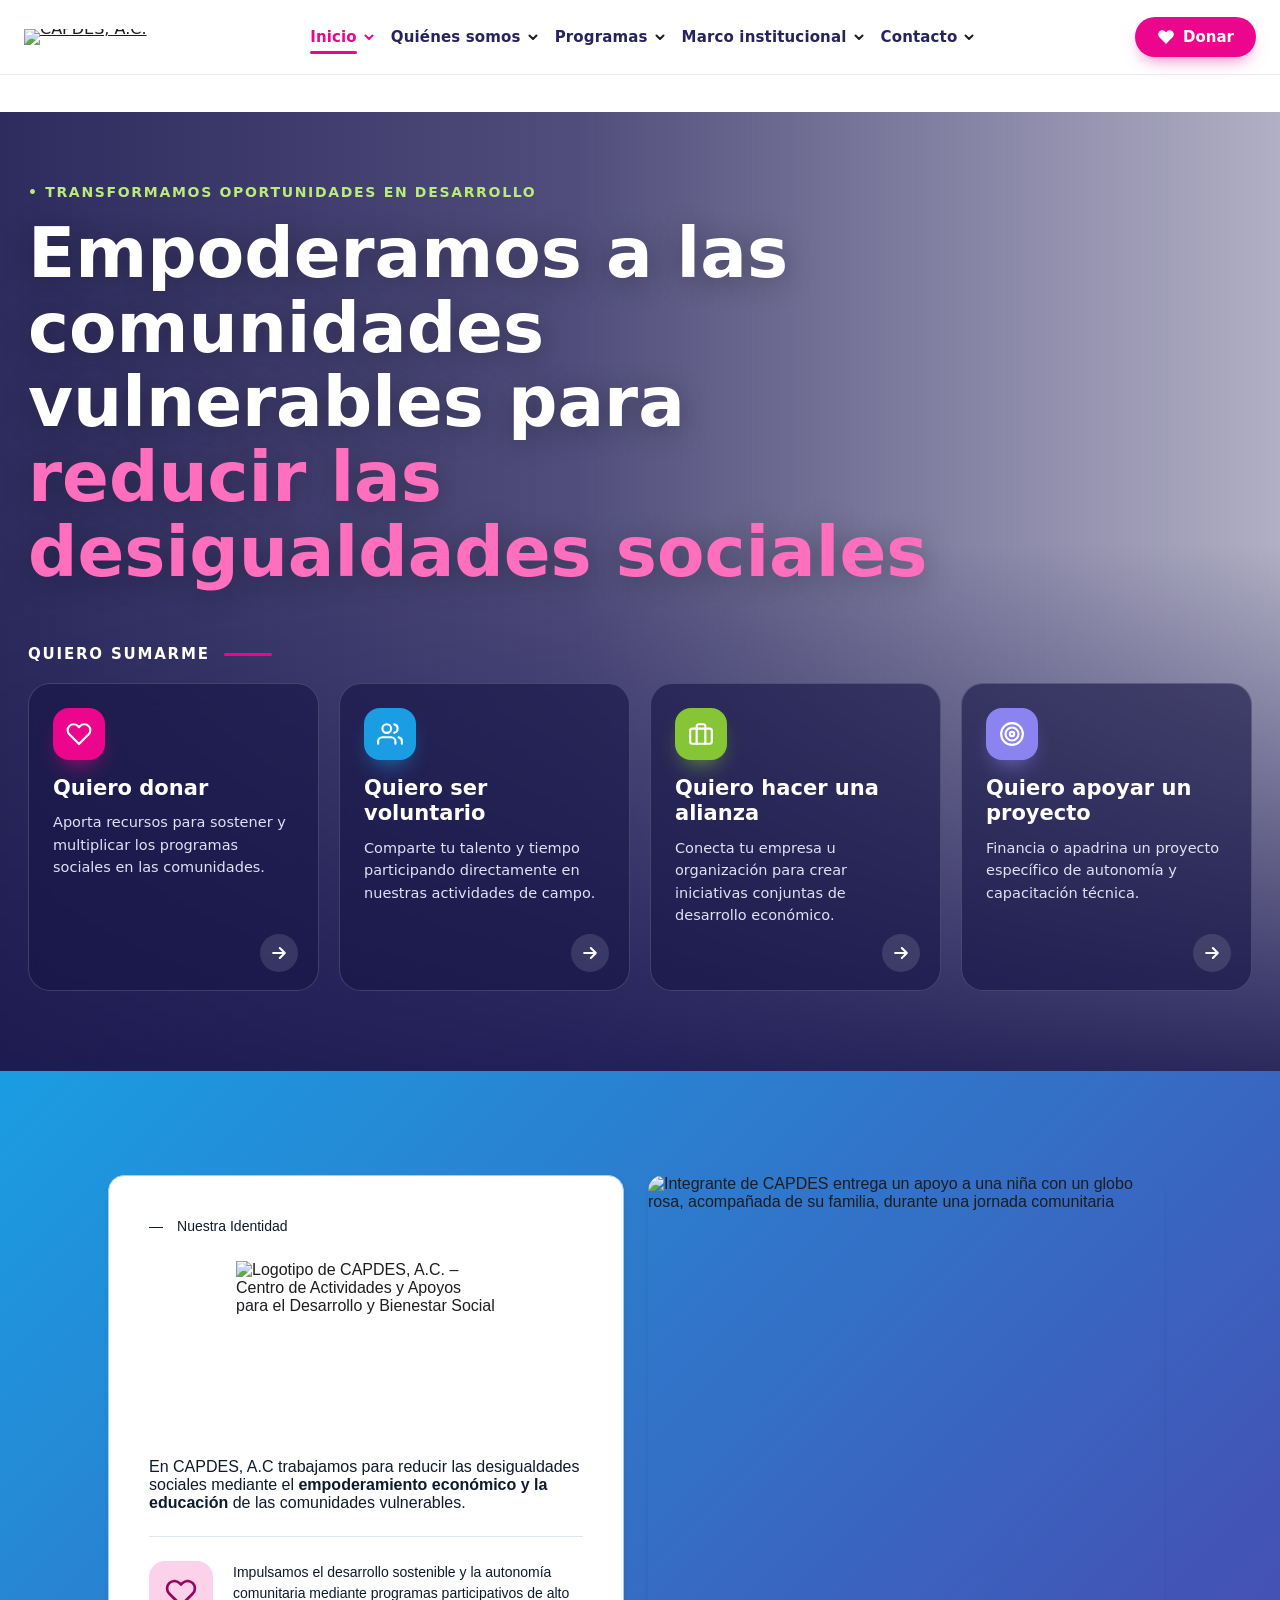
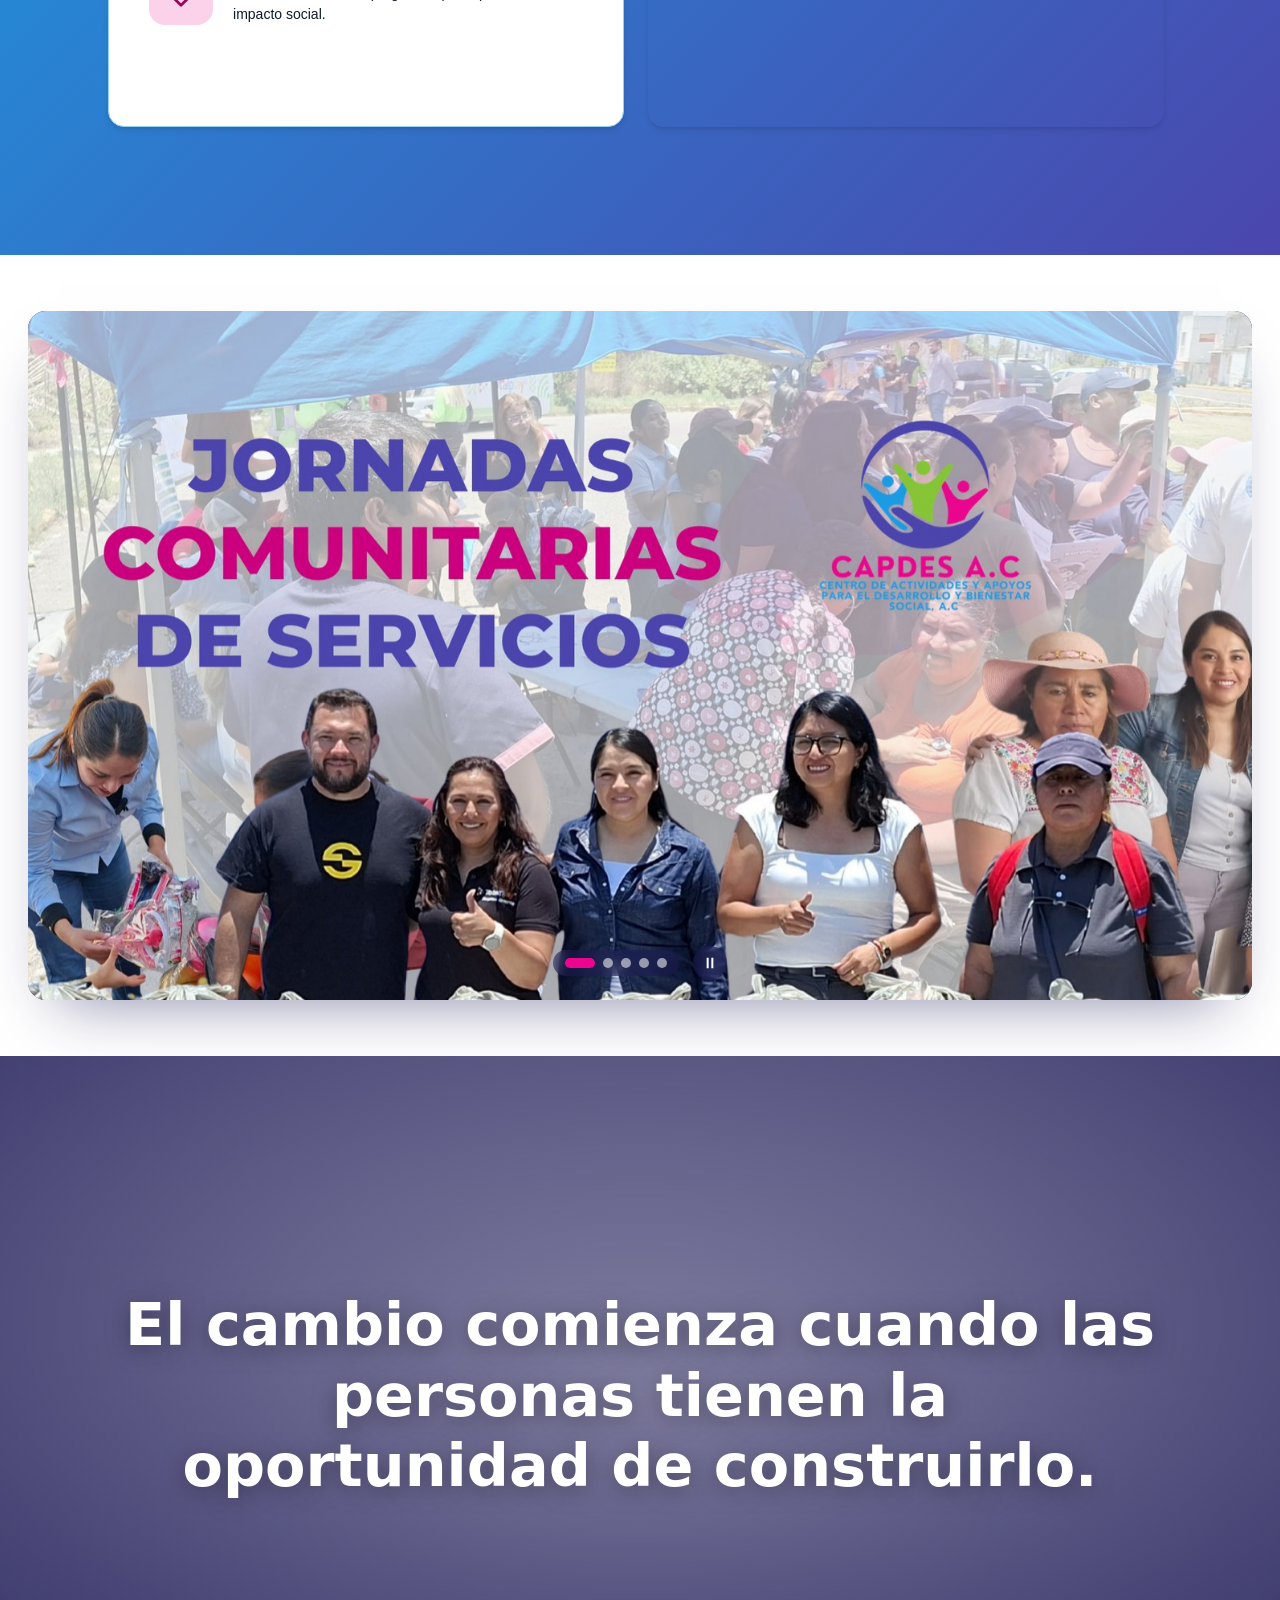
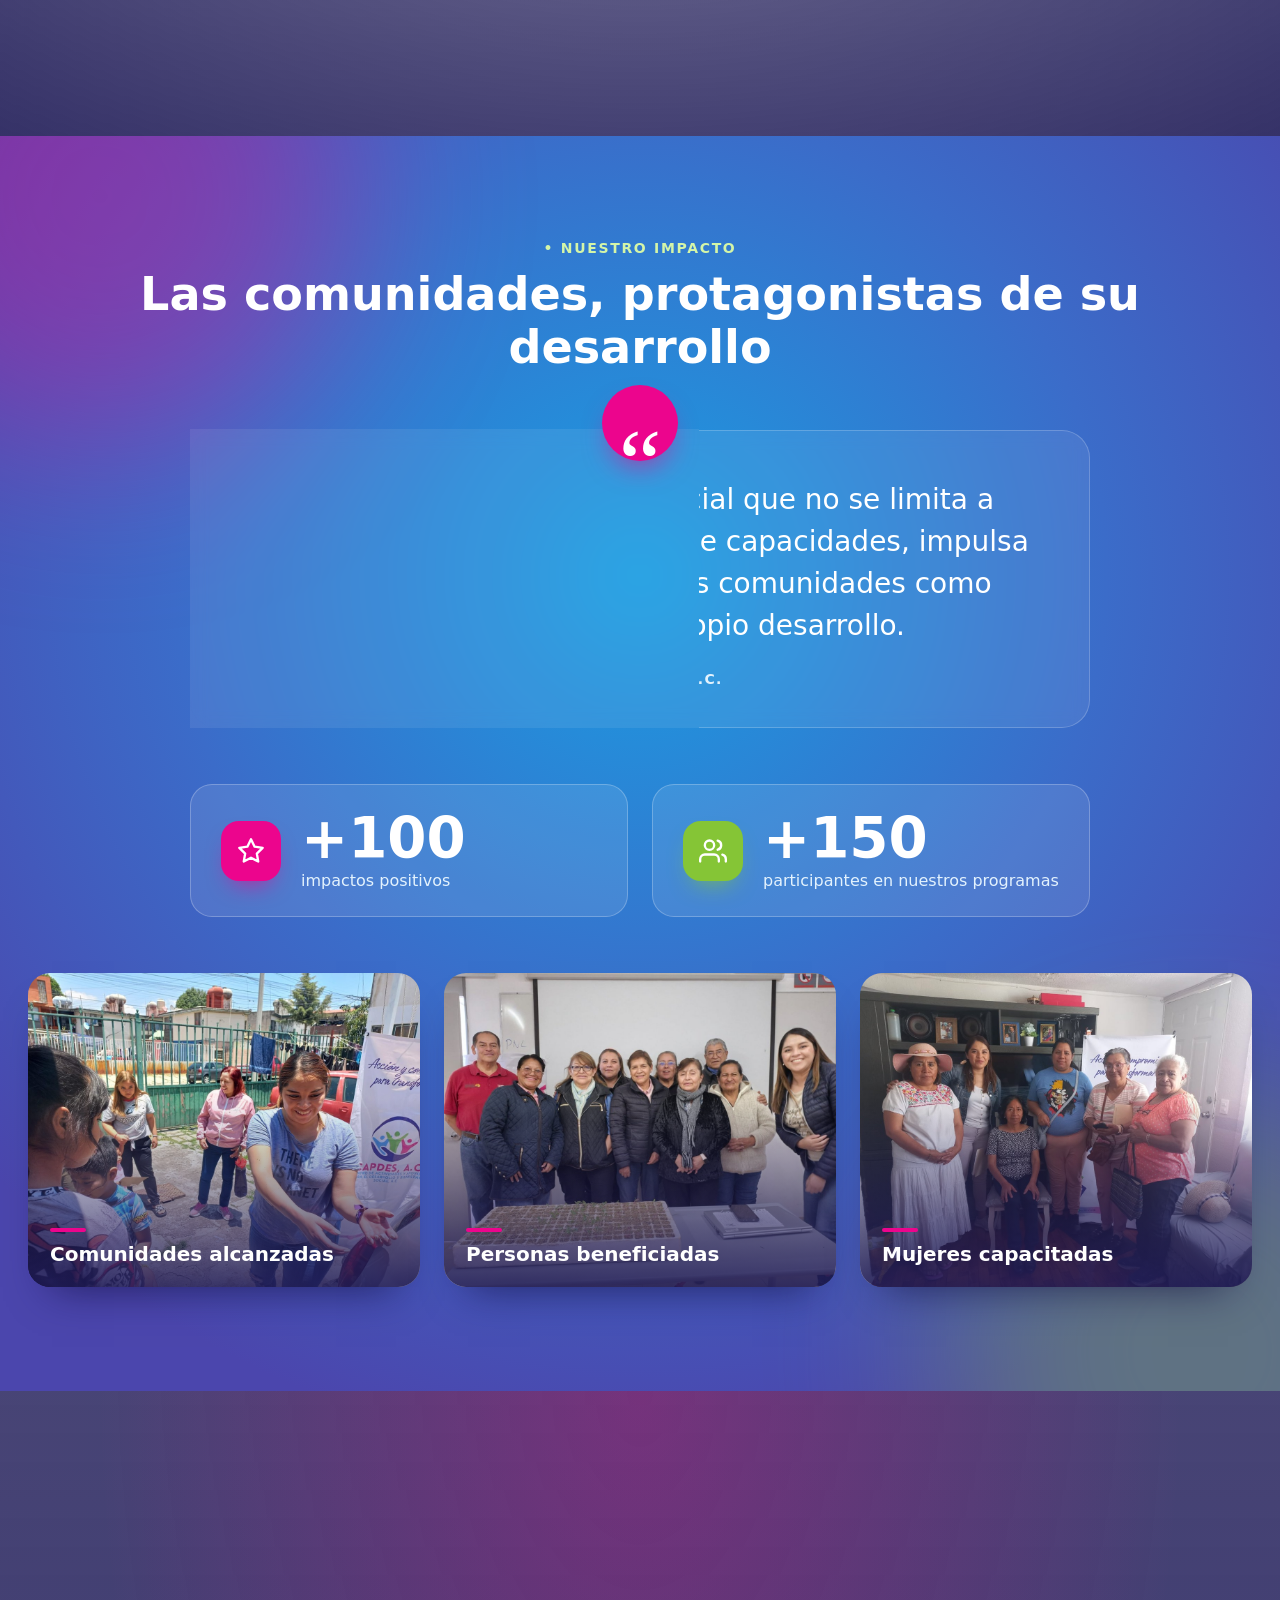
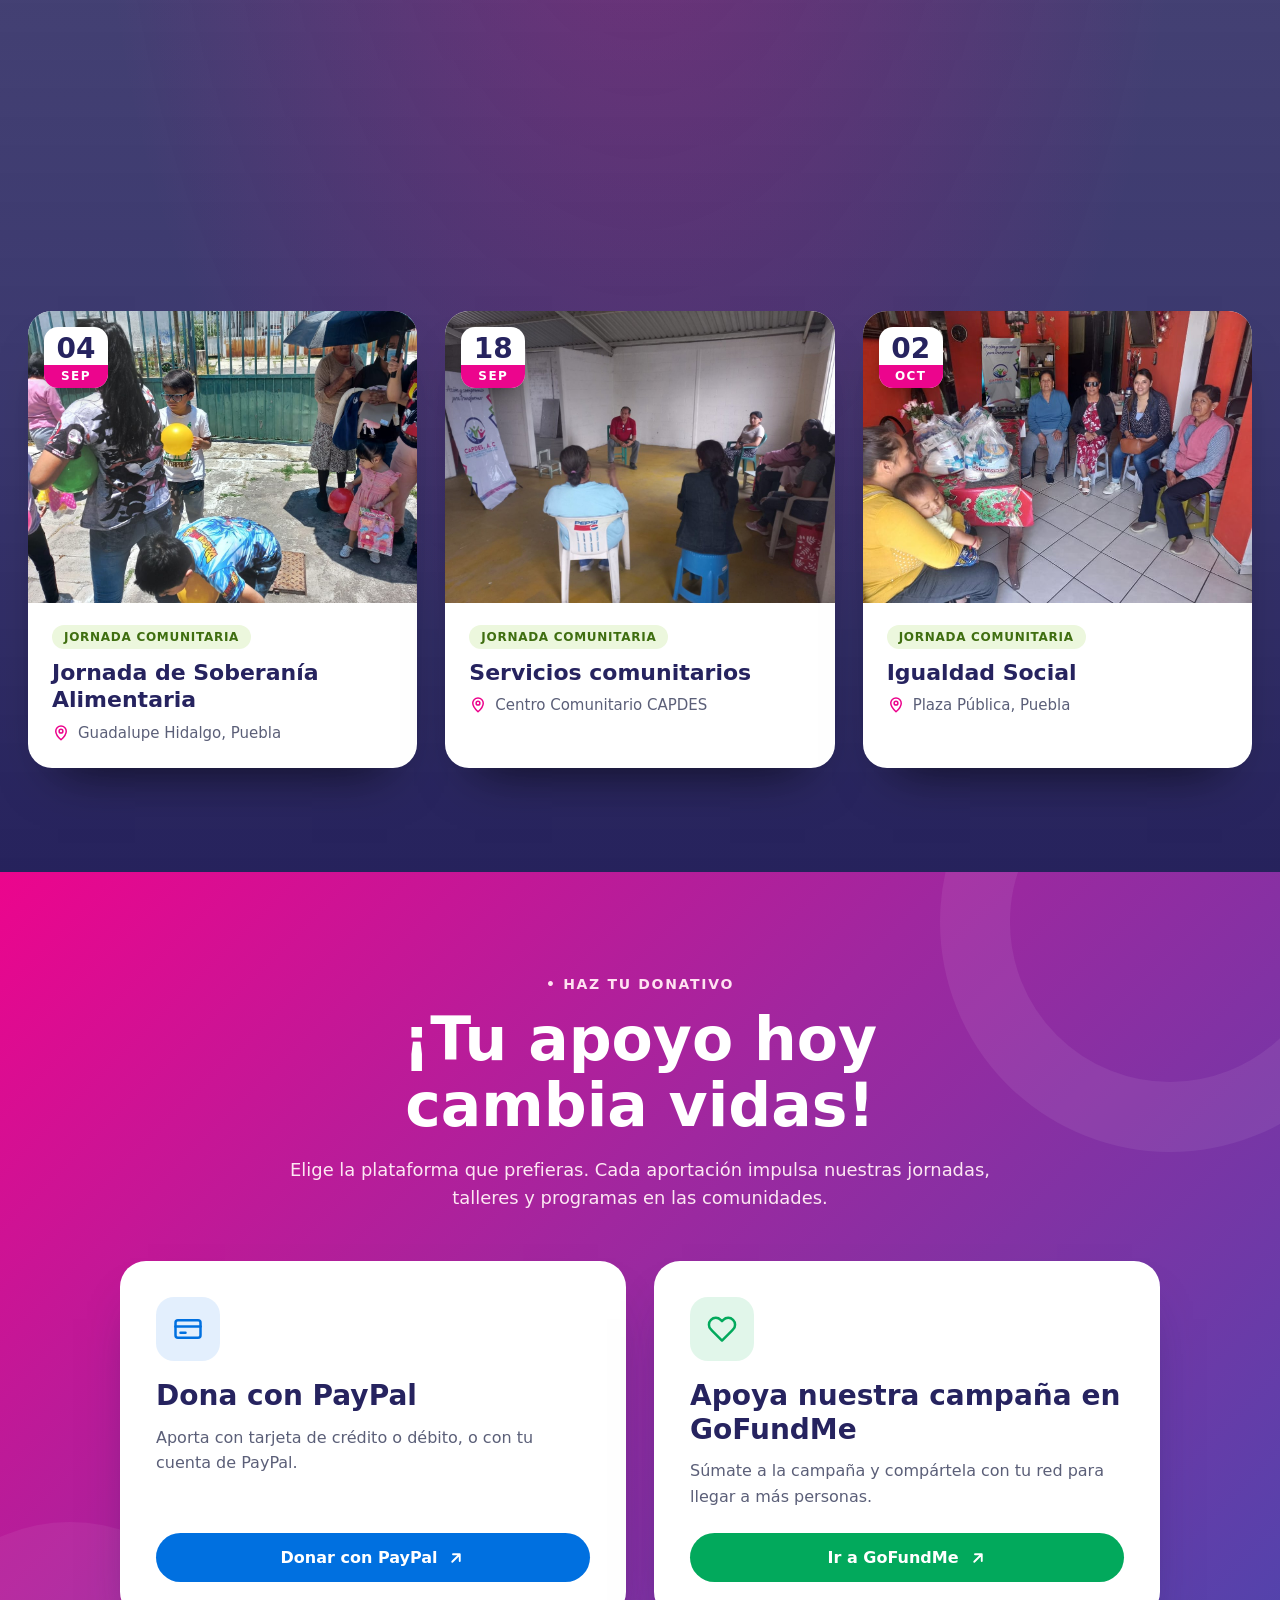
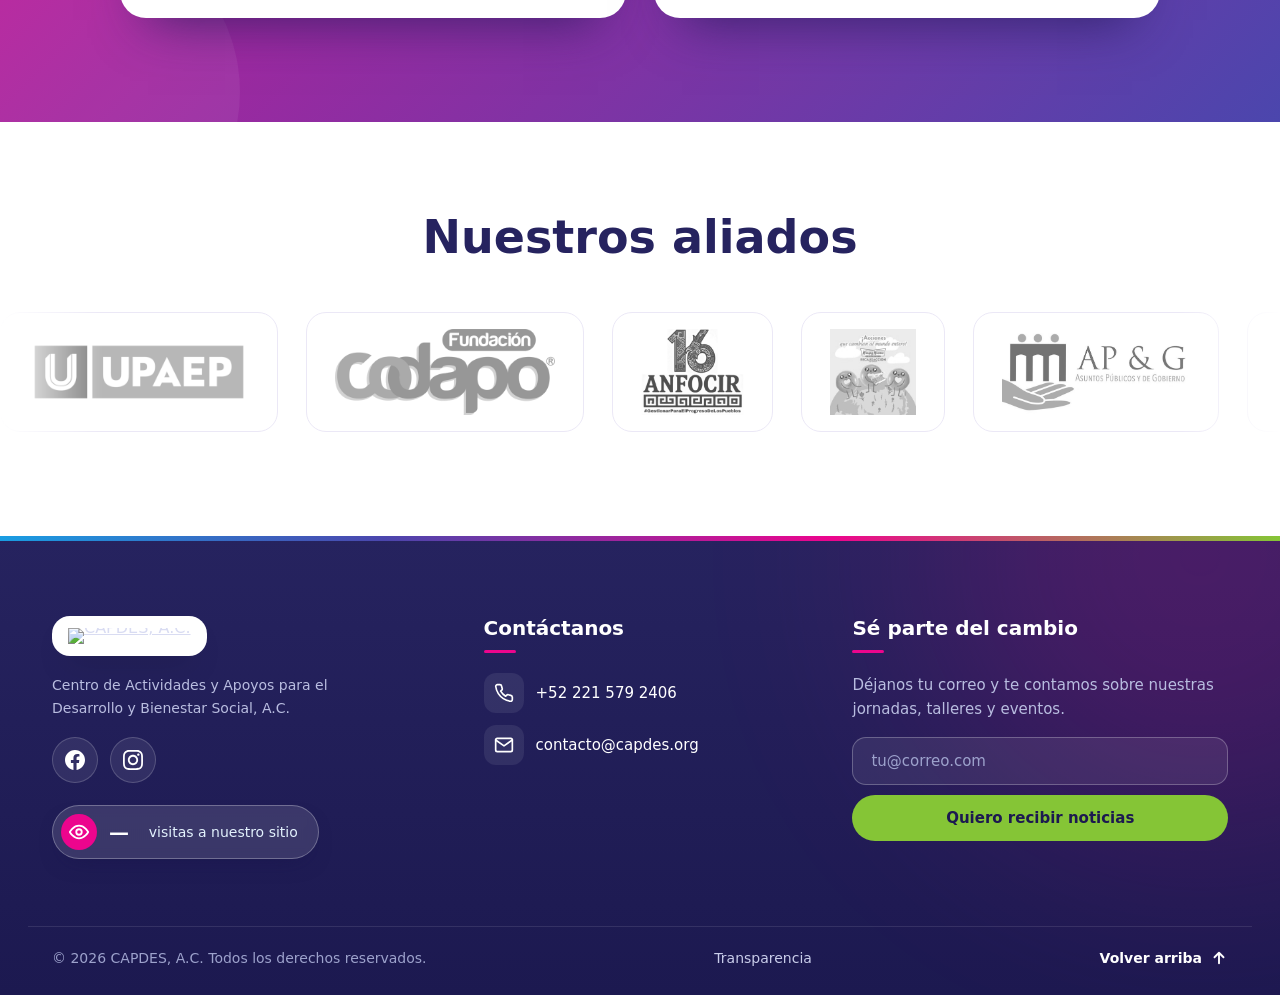
==== commit 88bd807f: "Version pagina 1.1" ====
--- a/index.html
+++ b/index.html
@@ -6,5 +6,5 @@
 			if (postPublishDate && currentDate < postPublishDate) {
 				window.location.replace('/');
 			}
-		})();</script><link rel="stylesheet" href="css/main.css"><link rel="stylesheet" href="css/renovacion.css?v=41e4feed"><link rel="stylesheet" href="css/cookieconsent.css"><style>:root{--color-meteorite-dark:#2f1c6a;--color-meteorite-dark-2:#1f1346;--color-meteorite:#8c85ff;--color-meteorite-light:#d5dfff;--color-primary-dark:#5025d1;--color-primary:#673de6;--color-primary-light:#ebe4ff;--color-primary-charts:#b39ef3;--color-danger-dark:#d63163;--color-danger:#fc5185;--color-danger-light:#ffe8ef;--color-danger-charts:#fea8c2;--color-warning-dark:#fea419;--color-warning-dark-2:#9f6000;--color-warning-charts:#ffd28c;--color-warning:#ffcd35;--color-warning-light:#fff8e2;--color-success-dark:#008361;--color-success:#00b090;--color-success-light:#def4f0;--color-dark:#1d1e20;--color-black:#18181a;--color-gray-dark:#36344d;--color-gray:#727586;--color-gray-border:#dadce0;--color-gray-light:#f2f3f6;--color-light:#fff;--color-azure:#357df9;--color-azure-light:#e3ebf9;--color-azure-dark:#265ab2;--color-indigo:#6366f1;--color-neutral-200:#d8dae0}.whats-app-bubble{z-index:19;cursor:pointer;border-radius:100px;display:flex;position:fixed;bottom:24px;right:20px;box-shadow:0 4px 12px #00000026}#wtpQualitySign_fixedCSS,#wtpQualitySign_popupCSS{bottom:10px!important}#wtpQualitySign_fixedCSS{z-index:17!important}#wtpQualitySign_popupCSS{z-index:18!important}
-</style></head><body><div><style>astro-island,astro-slot,astro-static-slot{display:contents}</style><script>(()=>{var e=async t=>{await(await t())()};(self.Astro||(self.Astro={})).only=e;window.dispatchEvent(new Event("astro:only"));})();</script><script>(()=>{var g=Object.defineProperty;var w=(a,s,c)=>s in a?g(a,s,{enumerable:!0,configurable:!0,writable:!0,value:c}):a[s]=c;var l=(a,s,c)=>w(a,typeof s!="symbol"?s+"":s,c);var E=new Set(["__proto__","constructor","prototype"]);{let a={0:t=>y(t),1:t=>c(t),2:t=>new RegExp(t),3:t=>new Date(t),4:t=>new Map(c(t)),5:t=>new Set(c(t)),6:t=>BigInt(t),7:t=>new URL(t),8:t=>new Uint8Array(t),9:t=>new Uint16Array(t),10:t=>new Uint32Array(t),11:t=>Number.POSITIVE_INFINITY*t},s=t=>{let[p,e]=t;return p in a?a[p](e):void 0},c=t=>t.map(s),y=t=>typeof t!="object"||t===null?t:Object.fromEntries(Object.entries(t).map(([p,e])=>[p,s(e)]));class f extends HTMLElement{constructor(){super(...arguments);l(this,"Component");l(this,"hydrator");l(this,"hydrate",async()=>{var b;if(!this.hydrator||!this.isConnected)return;let e=(b=this.parentElement)==null?void 0:b.closest("astro-island[ssr]");if(e){e.addEventListener("astro:hydrate",this.hydrate,{once:!0});return}let r=this.querySelectorAll("astro-slot"),n={},d=this.querySelectorAll("template[data-astro-template]");for(let o of d){let i=o.closest(this.tagName);i!=null&&i.isSameNode(this)&&(n[o.getAttribute("data-astro-template")||"default"]=o.innerHTML,o.remove())}for(let o of r){let i=o.closest(this.tagName);i!=null&&i.isSameNode(this)&&(n[o.getAttribute("name")||"default"]=o.innerHTML)}let u;try{u=this.hasAttribute("props")?y(JSON.parse(this.getAttribute("props"))):{}}catch(o){let i=this.getAttribute("component-url")||"<unknown>",v=this.getAttribute("component-export");throw v&&(i+=` (export ${v})`),console.error(`[hydrate] Error parsing props for component ${i}`,this.getAttribute("props"),o),o}let h;await this.hydrator(this)(this.Component,u,n,{client:this.getAttribute("client")}),this.removeAttribute("ssr"),this.dispatchEvent(new CustomEvent("astro:hydrate"))});l(this,"unmount",()=>{this.isConnected||this.dispatchEvent(new CustomEvent("astro:unmount"))})}disconnectedCallback(){document.removeEventListener("astro:after-swap",this.unmount),document.addEventListener("astro:after-swap",this.unmount,{once:!0})}connectedCallback(){if(!this.hasAttribute("await-children")||document.readyState==="interactive"||document.readyState==="complete")this.childrenConnectedCallback();else{let e=()=>{document.removeEventListener("DOMContentLoaded",e),r.disconnect(),this.childrenConnectedCallback()},r=new MutationObserver(()=>{var n;((n=this.lastChild)==null?void 0:n.nodeType)===Node.COMMENT_NODE&&this.lastChild.nodeValue==="astro:end"&&(this.lastChild.remove(),e())});r.observe(this,{childList:!0}),document.addEventListener("DOMContentLoaded",e)}}async childrenConnectedCallback(){let e=this.getAttribute("before-hydration-url");e&&await import(e),this.start()}getRetryImportUrl(e){let r=new URL(e,document.baseURI);return r.searchParams.set("astro-retry",Date.now().toString()),r.toString()}async importWithRetry(e){try{return await import(e)}catch(r){return await new Promise(n=>setTimeout(n,1e3)),import(this.getRetryImportUrl(e))}}handleHydrationError(e){let r=this.getAttribute("component-url"),n=new CustomEvent("astro:hydration-error",{cancelable:!0,bubbles:!0,composed:!0,detail:{error:e,componentUrl:r}});this.dispatchEvent(n)&&console.error(`[astro-island] Error hydrating ${r}`,e)}async start(){let e=JSON.parse(this.getAttribute("opts")),r=this.getAttribute("client");if(Astro[r]===void 0){window.addEventListener(`astro:${r}`,()=>this.start(),{once:!0});return}try{await Astro[r](async()=>{let n=this.getAttribute("renderer-url");try{let[d,{default:u}]=await Promise.all([this.importWithRetry(this.getAttribute("component-url")),n?this.importWithRetry(n):Promise.resolve({default:()=>()=>{}})]),h=this.getAttribute("component-export")||"default";if(h.includes(".")){this.Component=d;for(let m of h.split(".")){if(E.has(m)||!this.Component||typeof this.Component!="object"&&typeof this.Component!="function"||!Object.hasOwn(this.Component,m))throw new Error(`Invalid component export path: ${h}`);this.Component=this.Component[m]}}else{if(E.has(h))throw new Error(`Invalid component export path: ${h}`);this.Component=d[h]}return this.hydrator=u,this.hydrate}catch(d){return this.handleHydrationError(d),()=>{}}},e,this)}catch(n){this.handleHydrationError(n)}}attributeChangedCallback(){this.hydrate()}}l(f,"observedAttributes",["props"]),customElements.get("astro-island")||customElements.define("astro-island",f)}})();</script><astro-island uid="gHbHv" component-url="/_astro-1791477990686/ClientHead.DNKwh6V2.js" component-export="default" renderer-url="/_astro-1791477990686/client.BuD5P5zy.js" props="{&quot;page-noindex&quot;:[0,false],&quot;canonical-url&quot;:[0,&quot;https://capdes.org/&quot;],&quot;site-meta&quot;:[0,{&quot;version&quot;:[0,202],&quot;template&quot;:[0,&quot;aigenerated&quot;],&quot;metaTitle&quot;:[0,&quot;CAPDES, A.C&quot;],&quot;buttonSetId&quot;:[0,&quot;0&quot;],&quot;aiWebsiteType&quot;:[0,&quot;Business&quot;],&quot;defaultLocale&quot;:[0,&quot;system&quot;],&quot;ecommerceType&quot;:[0,&quot;zyro&quot;],&quot;salesChannelId&quot;:[0,&quot;scha_01M39SZ2ZSERY988TX3Z83Y92Y&quot;],&quot;ecommerceStoreId&quot;:[0,&quot;store_01JYMJSTGNK2SGEKBNT5RRBTM4&quot;],&quot;isPrivateModeActive&quot;:[0,false],&quot;demoEcommerceStoreId&quot;:[0,&quot;demo_01G0E9P2R0CFTNBWEEFCEV8EG5&quot;],&quot;shouldAddWWWPrefixToDomain&quot;:[0,false]}],&quot;domain&quot;:[0,&quot;capdes.org&quot;]}" ssr client="only" opts="{&quot;name&quot;:&quot;ClientHead&quot;,&quot;value&quot;:&quot;vue&quot;}"></astro-island><script>(()=>{var e=async t=>{await(await t())()};(self.Astro||(self.Astro={})).load=e;window.dispatchEvent(new Event("astro:load"));})();</script><astro-island uid="Z168JkA" prefix="s1" component-url="/_astro-1791477990686/Page.CaBDtV9T.js" component-export="default" renderer-url="/_astro-1791477990686/client.BuD5P5zy.js" props="{&quot;pageData&quot;:[0,{&quot;pages&quot;:[0,{&quot;zn3XDj&quot;:[0,{&quot;type&quot;:[0,&quot;default&quot;],&quot;name&quot;:[0,&quot;BLOG&quot;],&quot;slug&quot;:[0,&quot;blog&quot;]}],&quot;zvbggW&quot;:[0,{&quot;type&quot;:[0,&quot;default&quot;],&quot;name&quot;:[0,&quot;Proyectos-EmpoderamientoEconomico&quot;],&quot;slug&quot;:[0,&quot;proyectos-empoderamientoeconomico&quot;]}],&quot;ai-15zDH&quot;:[0,{&quot;meta&quot;:[0,{&quot;title&quot;:[0,&quot;Capdes: Empoderamiento y apoyo a comunidades vulnerables&quot;],&quot;keywords&quot;:[1,[[0,&quot;empoderamiento económico&quot;],[0,&quot;apoyo comunitario&quot;],[0,&quot;reducción desigualdades&quot;]]],&quot;description&quot;:[0,&quot;En Capdes, trabajamos para reducir desigualdades sociales mediante el empoderamiento económico de mujeres y comunidades vulnerables. Ofrecemos capacitación, educación y apoyo asistencial para construir un futuro más justo y equitativo para todos.&quot;],&quot;focusKeyword&quot;:[0,&quot;reducción desigualdades&quot;]}],&quot;name&quot;:[0,&quot;Inicio&quot;],&quot;slug&quot;:[0,&quot;inicio&quot;],&quot;type&quot;:[0,&quot;default&quot;],&quot;blocks&quot;:[1,[[0,&quot;zs7uVp&quot;],[0,&quot;zyAJFT&quot;],[0,&quot;zTZGnv&quot;],[0,&quot;zQVWDP&quot;],[0,&quot;z6xMM6&quot;],[0,&quot;zXDtLi&quot;],[0,&quot;zwZ-vA&quot;],[0,&quot;zzHakD&quot;]]],&quot;hiddenSlots&quot;:[1,[]]}],&quot;ai-7_vJN&quot;:[0,{&quot;type&quot;:[0,&quot;default&quot;],&quot;name&quot;:[0,&quot;Programas&quot;],&quot;slug&quot;:[0,&quot;programas&quot;]}],&quot;ai-QA7wJ&quot;:[0,{&quot;type&quot;:[0,&quot;default&quot;],&quot;name&quot;:[0,&quot;Contacto&quot;],&quot;slug&quot;:[0,&quot;contacto&quot;]}],&quot;ai-f7xbA&quot;:[0,{&quot;type&quot;:[0,&quot;default&quot;],&quot;name&quot;:[0,&quot;Quienes somos&quot;],&quot;slug&quot;:[0,&quot;quienes-somos&quot;]}],&quot;ai-zaZir&quot;:[0,{&quot;type&quot;:[0,&quot;default&quot;],&quot;name&quot;:[0,&quot;Marco institucional&quot;],&quot;slug&quot;:[0,&quot;marco-institucional&quot;]}],&quot;prod_01JYMKJX7XCM2KB75WRCPS8RVN&quot;:[0,{&quot;name&quot;:[0,&quot;Dona para que más jóvenes y mujeres tengan oportunidad de mejorar sus condiciones de su vida&quot;],&quot;type&quot;:[0,&quot;ecommerce-dynamic-product&quot;],&quot;blocks&quot;:[1,[[0,&quot;zwXG0m&quot;]]],&quot;productId&quot;:[0,&quot;prod_01JYMKJX7XCM2KB75WRCPS8RVN&quot;],&quot;hiddenSlots&quot;:[1,[]],&quot;slug&quot;:[0,&quot;dona-para-que-mas-jovenes-y-mujeres-tengan-oportunidad-de-mejorar-sus-condiciones-de-su-vida&quot;],&quot;meta&quot;:[0,{&quot;title&quot;:[0,&quot;Dona para que más jóvenes y mujeres tengan oportunidad de mejorar sus condiciones de su vida&quot;]}]}],&quot;prod_01JYMJSTKHYCHFKA3BFB7859MK&quot;:[0,{&quot;name&quot;:[0,&quot;Donativo &quot;],&quot;type&quot;:[0,&quot;ecommerce-dynamic-product&quot;],&quot;blocks&quot;:[1,[[0,&quot;zwXG0m&quot;]]],&quot;productId&quot;:[0,&quot;prod_01JYMJSTKHYCHFKA3BFB7859MK&quot;],&quot;hiddenSlots&quot;:[1,[]],&quot;slug&quot;:[0,&quot;face-serum-gxrcld&quot;],&quot;meta&quot;:[0,{&quot;title&quot;:[0,&quot;Donativo &quot;],&quot;description&quot;:[0,&quot;The product description should talk about the product in a truthful yet flattering way. Remember to include information that the potential buyer would need, for example, details on sizing, color, and function. Volume: 50ml&quot;]}]}],&quot;prod_01JYMJSTKX3QP7KHZB9GTP7XXY&quot;:[0,{&quot;name&quot;:[0,&quot;Donativo&quot;],&quot;type&quot;:[0,&quot;ecommerce-dynamic-product&quot;],&quot;blocks&quot;:[1,[[0,&quot;zwXG0m&quot;]]],&quot;productId&quot;:[0,&quot;prod_01JYMJSTKX3QP7KHZB9GTP7XXY&quot;],&quot;hiddenSlots&quot;:[1,[]],&quot;slug&quot;:[0,&quot;handmade-vase-slowpy&quot;],&quot;meta&quot;:[0,{&quot;title&quot;:[0,&quot;Donativo&quot;],&quot;description&quot;:[0,&quot;The product description should talk about the product in a truthful yet flattering way. Remember to include information that the potential buyer would need, for example details on sizing, color, and function. Material: Ceramic. Color: White&quot;]}]}],&quot;prod_01JYMJSTM7E64SA8SV64A2YXYR&quot;:[0,{&quot;name&quot;:[0,&quot;Donativo&quot;],&quot;type&quot;:[0,&quot;ecommerce-dynamic-product&quot;],&quot;blocks&quot;:[1,[[0,&quot;zwXG0m&quot;]]],&quot;productId&quot;:[0,&quot;prod_01JYMJSTM7E64SA8SV64A2YXYR&quot;],&quot;hiddenSlots&quot;:[1,[]],&quot;slug&quot;:[0,&quot;hand-soap-giguos&quot;],&quot;meta&quot;:[0,{&quot;title&quot;:[0,&quot;Donativo&quot;],&quot;description&quot;:[0,&quot;The product description should talk about the product in a truthful yet flattering way. Remember to include information that the potential buyer would need, for example details on sizing, color, and function. Volume: 100 ml&quot;]}]}],&quot;prod_01JYMJSTMFMKQEQZ6Q8095ES13&quot;:[0,{&quot;name&quot;:[0,&quot;Donativo&quot;],&quot;type&quot;:[0,&quot;ecommerce-dynamic-product&quot;],&quot;blocks&quot;:[1,[[0,&quot;zwXG0m&quot;]]],&quot;productId&quot;:[0,&quot;prod_01JYMJSTMFMKQEQZ6Q8095ES13&quot;],&quot;hiddenSlots&quot;:[1,[]],&quot;slug&quot;:[0,&quot;set-of-plates-cxlzwx&quot;],&quot;meta&quot;:[0,{&quot;title&quot;:[0,&quot;Donativo&quot;],&quot;description&quot;:[0,&quot;The product description should talk about the product in a truthful yet flattering way. Remember to include information that the potential buyer would need, for example, details on sizing, color, and function. Material: Ceramic. Color: Beige&quot;]}]}],&quot;prod_01JYMJSTSVHF15KYS97ES7FG4Y&quot;:[0,{&quot;name&quot;:[0,&quot;Donativo&quot;],&quot;type&quot;:[0,&quot;ecommerce-dynamic-product&quot;],&quot;blocks&quot;:[1,[[0,&quot;zwXG0m&quot;]]],&quot;productId&quot;:[0,&quot;prod_01JYMJSTSVHF15KYS97ES7FG4Y&quot;],&quot;hiddenSlots&quot;:[1,[]],&quot;slug&quot;:[0,&quot;sunglasses-iubjnq&quot;],&quot;meta&quot;:[0,{&quot;title&quot;:[0,&quot;Donativo&quot;],&quot;description&quot;:[0,&quot;The product description should talk about the product in a truthful yet flattering way. Remember to include information that the potential buyer would need, for example details on sizing, color, and function. Material: Stainless Steel. Color: Black&quot;]}]}],&quot;prod_01JYMJSTT3Y6X9EA5AVCX5EMEA&quot;:[0,{&quot;name&quot;:[0,&quot;Donativo&quot;],&quot;type&quot;:[0,&quot;ecommerce-dynamic-product&quot;],&quot;blocks&quot;:[1,[[0,&quot;zwXG0m&quot;]]],&quot;productId&quot;:[0,&quot;prod_01JYMJSTT3Y6X9EA5AVCX5EMEA&quot;],&quot;hiddenSlots&quot;:[1,[]],&quot;slug&quot;:[0,&quot;wooden-chair-mopukh&quot;],&quot;meta&quot;:[0,{&quot;title&quot;:[0,&quot;Donativo&quot;],&quot;description&quot;:[0,&quot;The product description should talk about the product in a truthful yet flattering way. Remember to include information that the potential buyer would need, for example, details on sizing, color, and function. Material: Pine Wood. Width: 50 cm. Height: 78 cm&quot;]}]}]}],&quot;blocks&quot;:[0,{&quot;header&quot;:[0,{&quot;slot&quot;:[0,&quot;header&quot;],&quot;type&quot;:[0,&quot;BlockNavigation&quot;],&quot;mobile&quot;:[0,{&quot;height&quot;:[0,123],&quot;logoHeight&quot;:[0,75]}],&quot;desktop&quot;:[0,{&quot;height&quot;:[0,207],&quot;logoHeight&quot;:[0,143]}],&quot;settings&quot;:[0,{&quot;styles&quot;:[0,{&quot;width&quot;:[0,&quot;1240px&quot;],&quot;padding&quot;:[0,&quot;32px 16px 32px 16px&quot;],&quot;m-padding&quot;:[0,&quot;24px 16px 24px 16px&quot;],&quot;logo-width&quot;:[0,&quot;264px&quot;],&quot;cartIconSize&quot;:[0,&quot;24px&quot;],&quot;link-spacing&quot;:[0,&quot;22px&quot;],&quot;m-logo-width&quot;:[0,&quot;138.644px&quot;],&quot;m-link-spacing&quot;:[0,&quot;20px&quot;],&quot;element-spacing&quot;:[0,&quot;26px&quot;],&quot;logoTextFontSize&quot;:[0,32],&quot;contrastBackgroundColor&quot;:[0,&quot;rgb(224, 224, 224)&quot;]}],&quot;logoAlt&quot;:[0,&quot;&quot;],&quot;cartText&quot;:[0,&quot;&quot;],&quot;isSticky&quot;:[0,false],&quot;logoText&quot;:[0,&quot;CAPDES, A.C&quot;],&quot;showLogo&quot;:[0,true],&quot;headerLayout&quot;:[0,&quot;desktop-1&quot;],&quot;isCartVisible&quot;:[0,false],&quot;logoImagePath&quot;:[0,&quot;logocapdesa.c-yfb19wu0yFQLv0Rh.png&quot;],&quot;mHeaderLayout&quot;:[0,&quot;mobile-1&quot;],&quot;logoImageOrigin&quot;:[0,&quot;assets&quot;],&quot;selectedLogoType&quot;:[0,&quot;image&quot;],&quot;mobileLinksAlignment&quot;:[0,&quot;right&quot;]}],&quot;zindexes&quot;:[1,[[0,&quot;z5rVYa&quot;]]],&quot;background&quot;:[0,{&quot;color&quot;:[0,&quot;rgb(255, 255, 255)&quot;],&quot;current&quot;:[0,&quot;color&quot;],&quot;isTransparent&quot;:[0,false]}],&quot;components&quot;:[1,[[0,&quot;z5rVYa&quot;]]],&quot;fontFamily&quot;:[0,&quot;Poppins&quot;],&quot;fontWeight&quot;:[0,400],&quot;logoAspectRatio&quot;:[0,1.8516483516483515],&quot;navLinkTextColor&quot;:[0,&quot;rgb(26, 157, 226)&quot;],&quot;navLinkTextColorHover&quot;:[0,&quot;rgb(236, 5, 141)&quot;]}],&quot;z6xMM6&quot;:[0,{&quot;type&quot;:[0,&quot;BlockLayout&quot;],&quot;mobile&quot;:[0,{&quot;minHeight&quot;:[0,1341]}],&quot;desktop&quot;:[0,{&quot;minHeight&quot;:[0,857]}],&quot;settings&quot;:[0,{&quot;styles&quot;:[0,{&quot;block-padding&quot;:[0,&quot;16px 0 16px 0&quot;],&quot;m-block-padding&quot;:[0,&quot;16px&quot;]}]}],&quot;zindexes&quot;:[1,[[0,&quot;zetsLE&quot;],[0,&quot;zxTSXu&quot;],[0,&quot;zh3ZOu&quot;],[0,&quot;zu9RJp&quot;],[0,&quot;zr54pA&quot;],[0,&quot;zJ__Xc&quot;],[0,&quot;zipck1&quot;],[0,&quot;zgAHNM&quot;],[0,&quot;zJEeGy&quot;],[0,&quot;z3gYwi&quot;],[0,&quot;zfAbtW&quot;],[0,&quot;zAwtYk&quot;]]],&quot;background&quot;:[0,{&quot;current&quot;:[0,&quot;gradient&quot;],&quot;gradient&quot;:[0,{&quot;type&quot;:[0,&quot;radial&quot;],&quot;angle&quot;:[0,135],&quot;colors&quot;:[1,[[0,{&quot;value&quot;:[0,&quot;rgb(26, 157, 226)&quot;]}],[0,{&quot;value&quot;:[0,&quot;rgb(75, 70, 173)&quot;]}]]],&quot;isAnimated&quot;:[0,false]}],&quot;overlay-opacity&quot;:[0,&quot;0.88&quot;]}],&quot;components&quot;:[1,[[0,&quot;zh3ZOu&quot;],[0,&quot;zu9RJp&quot;],[0,&quot;zr54pA&quot;],[0,&quot;zxTSXu&quot;],[0,&quot;zetsLE&quot;],[0,&quot;zJ__Xc&quot;],[0,&quot;zipck1&quot;],[0,&quot;zgAHNM&quot;],[0,&quot;zJEeGy&quot;],[0,&quot;z3gYwi&quot;],[0,&quot;zfAbtW&quot;],[0,&quot;zAwtYk&quot;]]],&quot;initialBlockId&quot;:[0,&quot;zSFOBx&quot;]}],&quot;zQVWDP&quot;:[0,{&quot;type&quot;:[0,&quot;BlockLayout&quot;],&quot;mobile&quot;:[0,{&quot;minHeight&quot;:[0,20]}],&quot;desktop&quot;:[0,{&quot;minHeight&quot;:[0,365]}],&quot;settings&quot;:[0,{&quot;styles&quot;:[0,{&quot;block-padding&quot;:[0,&quot;16px 0 16px 0&quot;],&quot;m-block-padding&quot;:[0,&quot;16px&quot;]}]}],&quot;zindexes&quot;:[1,[[0,&quot;zJ4U0w&quot;]]],&quot;attachment&quot;:[0,&quot;fixed&quot;],&quot;background&quot;:[0,{&quot;alt&quot;:[0,&quot;black and brown leather padded tub sofa&quot;],&quot;path&quot;:[0,&quot;igualdad-genero-Yg2WMvXB22uZkMa9.jpeg&quot;],&quot;image&quot;:[0,&quot;https://assets.zyrosite.com/AQEyaZVx1MiRWvDV/igualdad-genero-Yg2WMvXB22uZkMa9.jpeg&quot;],&quot;video&quot;:[0,{&quot;videoSrc&quot;:[0,&quot;https://videos.pexels.com/video-files/3571264/3571264-hd_1920_1080_30fps.mp4&quot;],&quot;videoThumbnailSrc&quot;:[0,&quot;https://images.pexels.com/videos/3571264/free-video-3571264.jpg?auto=compress&amp;cs=tinysrgb&amp;fit=crop&amp;h=630&amp;w=1200&quot;]}],&quot;origin&quot;:[0,&quot;assets&quot;],&quot;current&quot;:[0,&quot;image&quot;],&quot;gradient&quot;:[0,{&quot;angle&quot;:[0,135],&quot;colors&quot;:[1,[[0,{&quot;value&quot;:[0,&quot;#3949AB&quot;]}],[0,{&quot;value&quot;:[0,&quot;rgb(143, 17, 168)&quot;]}]]],&quot;isAnimated&quot;:[0,false]}],&quot;overlay-opacity&quot;:[0,&quot;0.44&quot;]}],&quot;components&quot;:[1,[[0,&quot;zJ4U0w&quot;]]],&quot;initialBlockId&quot;:[0,&quot;zLS6Ko&quot;]}],&quot;zSiG-O&quot;:[0,{&quot;slot&quot;:[0,&quot;footer&quot;],&quot;type&quot;:[0,&quot;BlockLayout&quot;],&quot;mobile&quot;:[0,{&quot;minHeight&quot;:[0,20]}],&quot;desktop&quot;:[0,{&quot;minHeight&quot;:[0,354.96875]}],&quot;settings&quot;:[0,{&quot;styles&quot;:[0,{&quot;cols&quot;:[0,&quot;12&quot;],&quot;rows&quot;:[0,10],&quot;width&quot;:[0,&quot;1224px&quot;],&quot;m-rows&quot;:[0,&quot;1&quot;],&quot;col-gap&quot;:[0,&quot;24px&quot;],&quot;row-gap&quot;:[0,&quot;16px&quot;],&quot;row-size&quot;:[0,&quot;48px&quot;],&quot;column-gap&quot;:[0,&quot;24px&quot;],&quot;block-padding&quot;:[0,&quot;16px 0 16px 0&quot;],&quot;m-block-padding&quot;:[0,&quot;40px 16px 40px 16px&quot;]}]}],&quot;zindexes&quot;:[1,[[0,&quot;zpP6Gy&quot;],[0,&quot;zZ5g7k&quot;],[0,&quot;z_yyao&quot;],[0,&quot;zETyEt&quot;],[0,&quot;z32w7z&quot;],[0,&quot;zysvRG&quot;],[0,&quot;z7Rzje&quot;],[0,&quot;z3auyZ&quot;],[0,&quot;zNimG7&quot;]]],&quot;background&quot;:[0,{&quot;color&quot;:[0,&quot;rgb(75, 69, 173)&quot;],&quot;current&quot;:[0,&quot;gradient&quot;],&quot;gradient&quot;:[0,{&quot;type&quot;:[0,&quot;radial&quot;],&quot;angle&quot;:[0,135],&quot;colors&quot;:[1,[[0,{&quot;value&quot;:[0,&quot;rgb(26, 157, 226)&quot;]}],[0,{&quot;value&quot;:[0,&quot;rgb(75, 70, 173)&quot;]}]]],&quot;isAnimated&quot;:[0,false]}]}],&quot;components&quot;:[1,[[0,&quot;zpP6Gy&quot;],[0,&quot;zZ5g7k&quot;],[0,&quot;z_yyao&quot;],[0,&quot;zETyEt&quot;],[0,&quot;z32w7z&quot;],[0,&quot;zysvRG&quot;],[0,&quot;z7Rzje&quot;],[0,&quot;z3auyZ&quot;],[0,&quot;zNimG7&quot;]]],&quot;initialBlockId&quot;:[0,&quot;W7N_1fYuy&quot;]}],&quot;zTZGnv&quot;:[0,{&quot;type&quot;:[0,&quot;BlockLayout&quot;],&quot;mobile&quot;:[0,{&quot;minHeight&quot;:[0,20]}],&quot;desktop&quot;:[0,{&quot;minHeight&quot;:[0,674]}],&quot;settings&quot;:[0,{&quot;styles&quot;:[0,{&quot;rows&quot;:[0,9],&quot;width&quot;:[0,&quot;1224px&quot;],&quot;row-gap&quot;:[0,&quot;0px&quot;],&quot;row-size&quot;:[0,&quot;64px&quot;],&quot;column-gap&quot;:[0,&quot;0px&quot;],&quot;block-padding&quot;:[0,&quot;40px 0px 40px 0px&quot;],&quot;m-block-padding&quot;:[0,&quot;64px 16px 64px 16px&quot;],&quot;grid-gap-history&quot;:[0,&quot;16px 24px&quot;]}]}],&quot;zindexes&quot;:[1,[]],&quot;attachment&quot;:[0,&quot;fixed&quot;],&quot;background&quot;:[0,{&quot;alt&quot;:[0,&quot;black blue and yellow textile&quot;],&quot;path&quot;:[0,&quot;jornadas-comunitarias-de-servicios-3-5XKO21MLiBFqySSb.png&quot;],&quot;color&quot;:[0,&quot;rgb(255, 255, 255)&quot;],&quot;image&quot;:[0,&quot;https://assets.zyrosite.com/AQEyaZVx1MiRWvDV/jornadas-comunitarias-de-servicios-3-5XKO21MLiBFqySSb.png&quot;],&quot;video&quot;:[0,{&quot;videoSrc&quot;:[0,&quot;https://videos.pexels.com/video-files/3571264/3571264-hd_1920_1080_30fps.mp4&quot;],&quot;videoThumbnailSrc&quot;:[0,&quot;https://images.pexels.com/videos/3571264/free-video-3571264.jpg?auto=compress&amp;cs=tinysrgb&amp;fit=crop&amp;h=630&amp;w=1200&quot;]}],&quot;origin&quot;:[0,&quot;assets&quot;],&quot;current&quot;:[0,&quot;image&quot;],&quot;gradient&quot;:[0,{&quot;angle&quot;:[0,135],&quot;colors&quot;:[1,[[0,{&quot;value&quot;:[0,&quot;rgb(236, 5, 141)&quot;]}],[0,{&quot;value&quot;:[0,&quot;rgb(75, 70, 173)&quot;]}]]],&quot;isAnimated&quot;:[0,false]}],&quot;overlay-opacity&quot;:[0,&quot;0.10&quot;]}],&quot;components&quot;:[1,[]],&quot;initialBlockId&quot;:[0,&quot;zA1A94&quot;]}],&quot;zXDtLi&quot;:[0,{&quot;type&quot;:[0,&quot;BlockLayout&quot;],&quot;mobile&quot;:[0,{&quot;minHeight&quot;:[0,2547]}],&quot;desktop&quot;:[0,{&quot;minHeight&quot;:[0,1353]}],&quot;settings&quot;:[0,{&quot;styles&quot;:[0,{&quot;cols&quot;:[0,&quot;12&quot;],&quot;rows&quot;:[0,21],&quot;width&quot;:[0,&quot;1224px&quot;],&quot;m-rows&quot;:[0,&quot;1&quot;],&quot;col-gap&quot;:[0,&quot;24px&quot;],&quot;row-gap&quot;:[0,&quot;16px&quot;],&quot;row-size&quot;:[0,&quot;48px&quot;],&quot;block-padding&quot;:[0,&quot;16px 0 16px 0&quot;],&quot;m-block-padding&quot;:[0,&quot;16px&quot;]}]}],&quot;zindexes&quot;:[1,[[0,&quot;siq2ME&quot;],[0,&quot;0VKIE4&quot;],[0,&quot;Y6RGHR&quot;],[0,&quot;Zl1ctd&quot;],[0,&quot;Eoq1bw&quot;],[0,&quot;gCzyMl&quot;],[0,&quot;TE7M6X&quot;],[0,&quot;bNl8Jb&quot;],[0,&quot;VuKlW_&quot;],[0,&quot;1HxpsV&quot;],[0,&quot;0cA9io&quot;],[0,&quot;waB_CP&quot;],[0,&quot;mW3kxh&quot;],[0,&quot;_WO48w&quot;],[0,&quot;-pWE4k&quot;],[0,&quot;BYwuZZ&quot;],[0,&quot;vB7Jpf&quot;],[0,&quot;cl3e1h&quot;],[0,&quot;TPnP9v&quot;],[0,&quot;N5PmB0&quot;]]],&quot;background&quot;:[0,{&quot;path&quot;:[0,&quot;y6lpe9-PgCb9uxHL1SjWjQo.png&quot;],&quot;origin&quot;:[0,&quot;assets&quot;],&quot;current&quot;:[0,&quot;image&quot;],&quot;imagePath&quot;:[0,&quot;y6lpe9-PgCb9uxHL1SjWjQo.png&quot;],&quot;isTransparent&quot;:[0,true],&quot;overlay-opacity&quot;:[0,&quot;0.50&quot;]}],&quot;components&quot;:[1,[[0,&quot;siq2ME&quot;],[0,&quot;0VKIE4&quot;],[0,&quot;Y6RGHR&quot;],[0,&quot;Zl1ctd&quot;],[0,&quot;Eoq1bw&quot;],[0,&quot;gCzyMl&quot;],[0,&quot;TE7M6X&quot;],[0,&quot;bNl8Jb&quot;],[0,&quot;VuKlW_&quot;],[0,&quot;1HxpsV&quot;],[0,&quot;0cA9io&quot;],[0,&quot;waB_CP&quot;],[0,&quot;mW3kxh&quot;],[0,&quot;_WO48w&quot;],[0,&quot;-pWE4k&quot;],[0,&quot;BYwuZZ&quot;],[0,&quot;vB7Jpf&quot;],[0,&quot;cl3e1h&quot;],[0,&quot;TPnP9v&quot;],[0,&quot;N5PmB0&quot;]]]}],&quot;zs7uVp&quot;:[0,{&quot;type&quot;:[0,&quot;BlockLayout&quot;],&quot;mobile&quot;:[0,{&quot;minHeight&quot;:[0,1707]}],&quot;desktop&quot;:[0,{&quot;minHeight&quot;:[0,995]}],&quot;settings&quot;:[0,{&quot;styles&quot;:[0,{&quot;cols&quot;:[0,&quot;12&quot;],&quot;rows&quot;:[0,16],&quot;width&quot;:[0,&quot;1224px&quot;],&quot;m-rows&quot;:[0,&quot;1&quot;],&quot;col-gap&quot;:[0,&quot;24px&quot;],&quot;row-gap&quot;:[0,&quot;16px&quot;],&quot;row-size&quot;:[0,&quot;48px&quot;],&quot;block-padding&quot;:[0,&quot;16px 0 16px 0&quot;],&quot;m-block-padding&quot;:[0,&quot;16px&quot;]}]}],&quot;zindexes&quot;:[1,[[0,&quot;D4dck9&quot;],[0,&quot;dWbMoE&quot;],[0,&quot;te8XHC&quot;],[0,&quot;b6UQ_8&quot;],[0,&quot;3STUSk&quot;],[0,&quot;TI7ghW&quot;],[0,&quot;lqC84w&quot;],[0,&quot;b1thye&quot;],[0,&quot;QHn1u7&quot;],[0,&quot;bvrxG1&quot;],[0,&quot;3ZbWaZ&quot;],[0,&quot;b8-Vb1&quot;],[0,&quot;D5TV5C&quot;],[0,&quot;Q38WVH&quot;],[0,&quot;ET-PMt&quot;],[0,&quot;qrYZ2d&quot;],[0,&quot;HkzxQD&quot;],[0,&quot;INTaAK&quot;],[0,&quot;OzhDRg&quot;]]],&quot;background&quot;:[0,{&quot;path&quot;:[0,&quot;whatsapp-image-2025-04-28-at-5.37.30-pm-2-mv0JL5V8rJCW9Qa3.jpeg&quot;],&quot;image&quot;:[0,&quot;https://assets.zyrosite.com/AQEyaZVx1MiRWvDV/whatsapp-image-2025-04-28-at-5.37.30-pm-2-mv0JL5V8rJCW9Qa3.jpeg&quot;],&quot;origin&quot;:[0,&quot;assets&quot;],&quot;current&quot;:[0,&quot;image&quot;],&quot;imagePath&quot;:[0,&quot;oafpyi-9CoClZ2tE7W66cUo.png&quot;],&quot;isTransparent&quot;:[0,true],&quot;overlay-opacity&quot;:[0,&quot;0.50&quot;]}],&quot;components&quot;:[1,[[0,&quot;D4dck9&quot;],[0,&quot;dWbMoE&quot;],[0,&quot;te8XHC&quot;],[0,&quot;b6UQ_8&quot;],[0,&quot;3STUSk&quot;],[0,&quot;TI7ghW&quot;],[0,&quot;lqC84w&quot;],[0,&quot;b1thye&quot;],[0,&quot;QHn1u7&quot;],[0,&quot;bvrxG1&quot;],[0,&quot;3ZbWaZ&quot;],[0,&quot;b8-Vb1&quot;],[0,&quot;D5TV5C&quot;],[0,&quot;Q38WVH&quot;],[0,&quot;ET-PMt&quot;],[0,&quot;qrYZ2d&quot;],[0,&quot;HkzxQD&quot;],[0,&quot;INTaAK&quot;],[0,&quot;OzhDRg&quot;]]]}],&quot;zwZ-vA&quot;:[0,{&quot;type&quot;:[0,&quot;BlockLayout&quot;],&quot;mobile&quot;:[0,{&quot;minHeight&quot;:[0,278]}],&quot;desktop&quot;:[0,{&quot;minHeight&quot;:[0,360]}],&quot;settings&quot;:[0,{&quot;styles&quot;:[0,{&quot;cols&quot;:[0,&quot;12&quot;],&quot;rows&quot;:[0,15],&quot;width&quot;:[0,&quot;1224px&quot;],&quot;m-rows&quot;:[0,&quot;1&quot;],&quot;col-gap&quot;:[0,&quot;24px&quot;],&quot;row-gap&quot;:[0,&quot;16px&quot;],&quot;row-size&quot;:[0,&quot;48px&quot;],&quot;column-gap&quot;:[0,&quot;24px&quot;],&quot;block-padding&quot;:[0,&quot;16px 0 16px 0&quot;],&quot;m-block-padding&quot;:[0,&quot;40px 16px 40px 16px&quot;]}]}],&quot;zindexes&quot;:[1,[[0,&quot;zmdScl&quot;],[0,&quot;zygzrk&quot;],[0,&quot;zKvlPC&quot;]]],&quot;background&quot;:[0,{&quot;color&quot;:[0,&quot;rgb(255, 255, 255)&quot;],&quot;current&quot;:[0,&quot;gradient&quot;],&quot;gradient&quot;:[0,{&quot;type&quot;:[0,&quot;radial&quot;],&quot;angle&quot;:[0,135],&quot;colors&quot;:[1,[[0,{&quot;value&quot;:[0,&quot;rgb(26, 157, 226)&quot;]}],[0,{&quot;value&quot;:[0,&quot;rgb(75, 70, 173)&quot;]}]]],&quot;isAnimated&quot;:[0,false]}]}],&quot;components&quot;:[1,[[0,&quot;zmdScl&quot;],[0,&quot;zygzrk&quot;],[0,&quot;zKvlPC&quot;]]],&quot;initialBlockId&quot;:[0,&quot;z6TlLL&quot;]}],&quot;zyAJFT&quot;:[0,{&quot;type&quot;:[0,&quot;BlockLayout&quot;],&quot;mobile&quot;:[0,{&quot;minHeight&quot;:[0,1017]}],&quot;desktop&quot;:[0,{&quot;minHeight&quot;:[0,784]}],&quot;settings&quot;:[0,{&quot;styles&quot;:[0,{&quot;cols&quot;:[0,&quot;12&quot;],&quot;rows&quot;:[0,11],&quot;width&quot;:[0,&quot;1224px&quot;],&quot;m-rows&quot;:[0,&quot;1&quot;],&quot;col-gap&quot;:[0,&quot;24px&quot;],&quot;row-gap&quot;:[0,&quot;16px&quot;],&quot;row-size&quot;:[0,&quot;48px&quot;],&quot;block-padding&quot;:[0,&quot;16px 0 16px 0&quot;],&quot;m-block-padding&quot;:[0,&quot;16px&quot;]}]}],&quot;zindexes&quot;:[1,[[0,&quot;ZEgNEj&quot;],[0,&quot;ZEWluz&quot;],[0,&quot;DsCNdF&quot;],[0,&quot;Nft5Ll&quot;],[0,&quot;3wh6xF&quot;],[0,&quot;fEaMdB&quot;],[0,&quot;E7x4ST&quot;],[0,&quot;zY6C1-&quot;]]],&quot;background&quot;:[0,{&quot;color&quot;:[0,&quot;#ebecee&quot;],&quot;current&quot;:[0,&quot;gradient&quot;],&quot;gradient&quot;:[0,{&quot;type&quot;:[0,&quot;linear&quot;],&quot;angle&quot;:[0,135],&quot;colors&quot;:[1,[[0,{&quot;value&quot;:[0,&quot;rgb(26, 157, 226)&quot;]}],[0,{&quot;value&quot;:[0,&quot;rgb(75, 70, 173)&quot;]}]]],&quot;isAnimated&quot;:[0,false]}],&quot;isTransparent&quot;:[0,false]}],&quot;components&quot;:[1,[[0,&quot;ZEgNEj&quot;],[0,&quot;ZEWluz&quot;],[0,&quot;DsCNdF&quot;],[0,&quot;Nft5Ll&quot;],[0,&quot;3wh6xF&quot;],[0,&quot;fEaMdB&quot;],[0,&quot;E7x4ST&quot;],[0,&quot;zY6C1-&quot;]]]}],&quot;zzHakD&quot;:[0,{&quot;gap&quot;:[0,64],&quot;type&quot;:[0,&quot;BlockLogoMarquee&quot;],&quot;logos&quot;:[1,[[0,{&quot;alt&quot;:[0,&quot;&quot;],&quot;url&quot;:[0,&quot;https://assets.zyrosite.com/AQEyaZVx1MiRWvDV/logo-upaep-YD0E2VEZOzU37o2R.png&quot;],&quot;path&quot;:[0,&quot;logo-upaep-YD0E2VEZOzU37o2R.png&quot;],&quot;origin&quot;:[0,&quot;assets&quot;],&quot;fullResolutionWidth&quot;:[0,600],&quot;fullResolutionHeight&quot;:[0,600]}],[0,{&quot;alt&quot;:[0,&quot;&quot;],&quot;url&quot;:[0,&quot;https://assets.zyrosite.com/AQEyaZVx1MiRWvDV/logo-codapo-dJoP1Mz8wbHkV8rQ.png&quot;],&quot;path&quot;:[0,&quot;logo-codapo-dJoP1Mz8wbHkV8rQ.png&quot;],&quot;origin&quot;:[0,&quot;assets&quot;],&quot;fullResolutionWidth&quot;:[0,2996],&quot;fullResolutionHeight&quot;:[0,1170]}],[0,{&quot;alt&quot;:[0,&quot;&quot;],&quot;url&quot;:[0,&quot;https://assets.zyrosite.com/AQEyaZVx1MiRWvDV/whatsapp-image-2026-02-16-at-1.16.00-pm-P5zCk5rslPulWW0a.jpeg&quot;],&quot;path&quot;:[0,&quot;whatsapp-image-2026-02-16-at-1.16.00-pm-P5zCk5rslPulWW0a.jpeg&quot;],&quot;origin&quot;:[0,&quot;assets&quot;],&quot;fullResolutionWidth&quot;:[0,1600],&quot;fullResolutionHeight&quot;:[0,1000]}],[0,{&quot;alt&quot;:[0,&quot;&quot;],&quot;url&quot;:[0,&quot;https://assets.zyrosite.com/AQEyaZVx1MiRWvDV/postal-recaudaccion-de-fondos-6Iy49gXgIdhHaShN.jpg&quot;],&quot;path&quot;:[0,&quot;postal-recaudaccion-de-fondos-6Iy49gXgIdhHaShN.jpg&quot;],&quot;origin&quot;:[0,&quot;assets&quot;],&quot;fullResolutionWidth&quot;:[0,1000],&quot;fullResolutionHeight&quot;:[0,1000]}],[0,{&quot;alt&quot;:[0,&quot;&quot;],&quot;url&quot;:[0,&quot;https://assets.zyrosite.com/AQEyaZVx1MiRWvDV/logo-perfil-rs-YrDJ3a2EJPF9Oelx.jpg&quot;],&quot;path&quot;:[0,&quot;logo-perfil-rs-YrDJ3a2EJPF9Oelx.jpg&quot;],&quot;origin&quot;:[0,&quot;assets&quot;],&quot;fullResolutionWidth&quot;:[0,960],&quot;fullResolutionHeight&quot;:[0,960]}],[0,{&quot;alt&quot;:[0,&quot;&quot;],&quot;url&quot;:[0,&quot;https://assets.zyrosite.com/AQEyaZVx1MiRWvDV/images-QhTwxedBzPdMEJip.png&quot;],&quot;path&quot;:[0,&quot;images-QhTwxedBzPdMEJip.png&quot;],&quot;origin&quot;:[0,&quot;assets&quot;],&quot;fullResolutionWidth&quot;:[0,631],&quot;fullResolutionHeight&quot;:[0,486]}]]],&quot;speed&quot;:[0,5],&quot;mobile&quot;:[0,{&quot;minHeight&quot;:[0,120]}],&quot;desktop&quot;:[0,{&quot;minHeight&quot;:[0,140]}],&quot;settings&quot;:[0,{&quot;styles&quot;:[0,{&quot;backgroundColor&quot;:[0,&quot;rgb(255, 255, 255)&quot;]}]}],&quot;zindexes&quot;:[1,[]],&quot;direction&quot;:[0,&quot;left&quot;],&quot;components&quot;:[1,[]],&quot;logoHeight&quot;:[0,48],&quot;isGrayscale&quot;:[0,false],&quot;initialBlockId&quot;:[0,&quot;logo-marquee-block&quot;]}]}],&quot;elements&quot;:[0,{&quot;-pWE4k&quot;:[0,{&quot;type&quot;:[0,&quot;GridTextBox&quot;],&quot;mobile&quot;:[0,{&quot;top&quot;:[0,816],&quot;left&quot;:[0,16],&quot;width&quot;:[0,296],&quot;height&quot;:[0,125]}],&quot;content&quot;:[0,&quot;&lt;h3 dir=\&quot;auto\&quot; style=\&quot;color: rgb(13, 27, 43);\&quot;&gt;Jornada de Soberanía Alimentaria&lt;/h3&gt;&quot;],&quot;desktop&quot;:[0,{&quot;top&quot;:[0,884],&quot;left&quot;:[0,104],&quot;width&quot;:[0,296],&quot;height&quot;:[0,187]}],&quot;settings&quot;:[0,{&quot;styles&quot;:[0,{&quot;text&quot;:[0,&quot;left&quot;],&quot;m-text&quot;:[0,&quot;center&quot;]}]}],&quot;animation&quot;:[0,{&quot;name&quot;:[0,&quot;slide&quot;],&quot;type&quot;:[0,&quot;element&quot;],&quot;delay&quot;:[0,0.18]}]}],&quot;0VKIE4&quot;:[0,{&quot;type&quot;:[0,&quot;GridCard&quot;],&quot;mobile&quot;:[0,{&quot;top&quot;:[0,1126],&quot;left&quot;:[0,0],&quot;width&quot;:[0,328],&quot;height&quot;:[0,613]}],&quot;desktop&quot;:[0,{&quot;top&quot;:[0,516],&quot;left&quot;:[0,436],&quot;width&quot;:[0,344],&quot;height&quot;:[0,774]}],&quot;opacity&quot;:[0,100],&quot;animation&quot;:[0,{&quot;name&quot;:[0,&quot;slide&quot;],&quot;type&quot;:[0,&quot;element&quot;],&quot;delay&quot;:[0,0.18],&quot;hover&quot;:[0,&quot;lift&quot;]}],&quot;borderColor&quot;:[0,&quot;#f68ecc&quot;],&quot;borderWidth&quot;:[0,1],&quot;borderRadius&quot;:[0,16],&quot;backgroundColor&quot;:[0,&quot;#ffffff&quot;],&quot;boxShadowPreset&quot;:[0,&quot;md&quot;],&quot;backgroundCurrent&quot;:[0,&quot;color&quot;]}],&quot;0cA9io&quot;:[0,{&quot;type&quot;:[0,&quot;GridTextBox&quot;],&quot;mobile&quot;:[0,{&quot;top&quot;:[0,284],&quot;left&quot;:[0,0],&quot;width&quot;:[0,328],&quot;height&quot;:[0,120]}],&quot;content&quot;:[0,&quot;&lt;p dir=\&quot;auto\&quot; class=\&quot;body\&quot; style=\&quot;color: rgb(255, 255, 255);\&quot;&gt;&lt;span style=\&quot;font-family: Poppins; font-weight: 400;\&quot;&gt;Descubre nuestros próximos talleres, jornadas y encuentros comunitarios diseñados para impulsar la autonomía, educación y desarrollo social en Puebla.&lt;/span&gt;&lt;/p&gt;&quot;],&quot;desktop&quot;:[0,{&quot;top&quot;:[0,293],&quot;left&quot;:[0,80],&quot;width&quot;:[0,1056],&quot;height&quot;:[0,49]}],&quot;settings&quot;:[0,{&quot;styles&quot;:[0,{&quot;text&quot;:[0,&quot;center&quot;],&quot;m-text&quot;:[0,&quot;center&quot;]}]}],&quot;animation&quot;:[0,{&quot;name&quot;:[0,&quot;slide&quot;],&quot;type&quot;:[0,&quot;element&quot;],&quot;delay&quot;:[0,0.1]}]}],&quot;1HxpsV&quot;:[0,{&quot;type&quot;:[0,&quot;GridTextBox&quot;],&quot;mobile&quot;:[0,{&quot;top&quot;:[0,116],&quot;left&quot;:[0,0],&quot;width&quot;:[0,328],&quot;height&quot;:[0,156]}],&quot;content&quot;:[0,&quot;&lt;h1 dir=\&quot;auto\&quot; style=\&quot;color: rgb(255, 255, 255);\&quot;&gt;Eventos y &lt;span style=\&quot;color: rgb(236, 5, 142);\&quot;&gt;&lt;strong&gt;Actividades Comunitarias&lt;/strong&gt;&lt;/span&gt;&lt;/h1&gt;&quot;],&quot;desktop&quot;:[0,{&quot;top&quot;:[0,164],&quot;left&quot;:[0,80],&quot;width&quot;:[0,1056],&quot;height&quot;:[0,83]}],&quot;settings&quot;:[0,{&quot;styles&quot;:[0,{&quot;text&quot;:[0,&quot;center&quot;],&quot;m-text&quot;:[0,&quot;center&quot;]}]}],&quot;animation&quot;:[0,{&quot;name&quot;:[0,&quot;rise&quot;],&quot;type&quot;:[0,&quot;element&quot;],&quot;delay&quot;:[0,0.1]}]}],&quot;3STUSk&quot;:[0,{&quot;svg&quot;:[0,&quot;&lt;svg viewBox=\&quot;0 0 48 48\&quot; preserveAspectRatio=\&quot;xMinYMid meet\&quot; xmlns=\&quot;http://www.w3.org/2000/svg\&quot; fill=\&quot;none\&quot;&gt;&lt;rect width=\&quot;48\&quot; height=\&quot;48\&quot; rx=\&quot;12\&quot; fill=\&quot;#0f324b\&quot;&gt;&lt;/rect&gt;&lt;g transform=\&quot;translate(12 12)\&quot; fill=\&quot;none\&quot; stroke=\&quot;currentColor\&quot; stroke-width=\&quot;2\&quot; stroke-linecap=\&quot;round\&quot; stroke-linejoin=\&quot;round\&quot;&gt;&lt;path d=\&quot;M20.84 4.61a5.5 5.5 0 0 0-7.78 0L12 5.67l-1.06-1.06a5.5 5.5 0 0 0-7.78 7.78l1.06 1.06L12 21.23l7.78-7.78 1.06-1.06a5.5 5.5 0 0 0 0-7.78z\&quot;&gt;&lt;/path&gt;&lt;/g&gt;&lt;/svg&gt;&quot;],&quot;type&quot;:[0,&quot;GridShape&quot;],&quot;color&quot;:[0,&quot;#6abfec&quot;],&quot;shape&quot;:[0,&quot;icon-heart&quot;],&quot;mobile&quot;:[0,{&quot;top&quot;:[0,567],&quot;left&quot;:[0,128],&quot;width&quot;:[0,72],&quot;height&quot;:[0,72]}],&quot;desktop&quot;:[0,{&quot;top&quot;:[0,625],&quot;left&quot;:[0,104],&quot;width&quot;:[0,207],&quot;height&quot;:[0,72]}],&quot;settings&quot;:[0,{&quot;styles&quot;:[0,{}]}],&quot;animation&quot;:[0,{&quot;loop&quot;:[0,&quot;float&quot;],&quot;name&quot;:[0,&quot;fade&quot;],&quot;type&quot;:[0,&quot;element&quot;],&quot;delay&quot;:[0,0.26]}]}],&quot;3ZbWaZ&quot;:[0,{&quot;href&quot;:[0,&quot;/contacto?action=alianza&quot;],&quot;type&quot;:[0,&quot;GridButton&quot;],&quot;mobile&quot;:[0,{&quot;top&quot;:[0,1264],&quot;left&quot;:[0,16],&quot;width&quot;:[0,296],&quot;height&quot;:[0,48]}],&quot;target&quot;:[0,&quot;_self&quot;],&quot;content&quot;:[0,&quot;Quiero hacer una alianza&quot;],&quot;desktop&quot;:[0,{&quot;top&quot;:[0,814],&quot;left&quot;:[0,638],&quot;width&quot;:[0,207],&quot;height&quot;:[0,53]}],&quot;linkType&quot;:[0,&quot;anchored-section&quot;],&quot;settings&quot;:[0,{&quot;type&quot;:[0,&quot;primary&quot;],&quot;styles&quot;:[0,{}]}],&quot;animation&quot;:[0,{&quot;name&quot;:[0,&quot;fade&quot;],&quot;type&quot;:[0,&quot;element&quot;],&quot;delay&quot;:[0,0.26],&quot;hover&quot;:[0,&quot;lift&quot;]}],&quot;fontColor&quot;:[0,&quot;#ffffff&quot;],&quot;borderColor&quot;:[0,&quot;#1a9de2&quot;],&quot;borderWidth&quot;:[0,0],&quot;borderRadius&quot;:[0,8],&quot;fontColorHover&quot;:[0,&quot;#000000&quot;],&quot;backgroundColor&quot;:[0,&quot;#1a9de2&quot;],&quot;borderColorHover&quot;:[0,&quot;#47b0e7&quot;],&quot;backgroundColorHover&quot;:[0,&quot;#47b0e7&quot;]}],&quot;3wh6xF&quot;:[0,{&quot;type&quot;:[0,&quot;GridTextBox&quot;],&quot;mobile&quot;:[0,{&quot;top&quot;:[0,104],&quot;left&quot;:[0,24],&quot;width&quot;:[0,280],&quot;height&quot;:[0,46]}],&quot;content&quot;:[0,&quot;&lt;span class=\&quot;body-small\&quot; dir=\&quot;auto\&quot; style=\&quot;color: rgb(13, 27, 43);\&quot;&gt;— Nuestra Identidad&lt;/span&gt;&quot;],&quot;desktop&quot;:[0,{&quot;top&quot;:[0,140],&quot;left&quot;:[0,116],&quot;width&quot;:[0,450],&quot;height&quot;:[0,22]}],&quot;settings&quot;:[0,{&quot;styles&quot;:[0,{&quot;text&quot;:[0,&quot;left&quot;],&quot;m-text&quot;:[0,&quot;center&quot;]}]}],&quot;animation&quot;:[0,{&quot;name&quot;:[0,&quot;none&quot;],&quot;type&quot;:[0,&quot;element&quot;]}]}],&quot;BYwuZZ&quot;:[0,{&quot;type&quot;:[0,&quot;GridTextBox&quot;],&quot;mobile&quot;:[0,{&quot;top&quot;:[0,1412],&quot;left&quot;:[0,16],&quot;width&quot;:[0,296],&quot;height&quot;:[0,83]}],&quot;content&quot;:[0,&quot;&lt;h3 dir=\&quot;auto\&quot; style=\&quot;color: rgb(13, 27, 43);\&quot;&gt;Servicios comunitarios&lt;/h3&gt;&quot;],&quot;desktop&quot;:[0,{&quot;top&quot;:[0,887],&quot;left&quot;:[0,460],&quot;width&quot;:[0,296],&quot;height&quot;:[0,125]}],&quot;settings&quot;:[0,{&quot;styles&quot;:[0,{&quot;text&quot;:[0,&quot;left&quot;],&quot;m-text&quot;:[0,&quot;center&quot;]}]}],&quot;animation&quot;:[0,{&quot;name&quot;:[0,&quot;slide&quot;],&quot;type&quot;:[0,&quot;element&quot;],&quot;delay&quot;:[0,0.18]}]}],&quot;D4dck9&quot;:[0,{&quot;type&quot;:[0,&quot;GridCard&quot;],&quot;mobile&quot;:[0,{&quot;top&quot;:[0,551],&quot;left&quot;:[0,0],&quot;width&quot;:[0,328],&quot;height&quot;:[0,251]}],&quot;desktop&quot;:[0,{&quot;top&quot;:[0,601],&quot;left&quot;:[0,80],&quot;width&quot;:[0,255],&quot;height&quot;:[0,290]}],&quot;opacity&quot;:[0,100],&quot;animation&quot;:[0,{&quot;name&quot;:[0,&quot;slide&quot;],&quot;type&quot;:[0,&quot;element&quot;],&quot;delay&quot;:[0,0.26],&quot;hover&quot;:[0,&quot;lift&quot;]}],&quot;borderColor&quot;:[0,&quot;#1a9de2&quot;],&quot;borderWidth&quot;:[0,1],&quot;borderRadius&quot;:[0,16],&quot;backgroundColor&quot;:[0,&quot;#202d3bD9&quot;],&quot;boxShadowPreset&quot;:[0,&quot;md&quot;],&quot;backgroundCurrent&quot;:[0,&quot;color&quot;]}],&quot;D5TV5C&quot;:[0,{&quot;type&quot;:[0,&quot;GridTextBox&quot;],&quot;mobile&quot;:[0,{&quot;top&quot;:[0,80],&quot;left&quot;:[0,0],&quot;width&quot;:[0,328],&quot;height&quot;:[0,48]}],&quot;content&quot;:[0,&quot;&lt;p dir=\&quot;auto\&quot; class=\&quot;body\&quot;&gt;&lt;span style=\&quot;color: rgb(133, 197, 54);\&quot;&gt;• Transformamos oportunidades en desarrollo&lt;/span&gt;&lt;/p&gt;&quot;],&quot;desktop&quot;:[0,{&quot;top&quot;:[0,104],&quot;left&quot;:[0,80],&quot;width&quot;:[0,1056],&quot;height&quot;:[0,24]}],&quot;settings&quot;:[0,{&quot;styles&quot;:[0,{&quot;text&quot;:[0,&quot;left&quot;],&quot;m-text&quot;:[0,&quot;center&quot;]}]}],&quot;animation&quot;:[0,{&quot;name&quot;:[0,&quot;fade&quot;],&quot;type&quot;:[0,&quot;element&quot;],&quot;delay&quot;:[0,0.1]}]}],&quot;DsCNdF&quot;:[0,{&quot;type&quot;:[0,&quot;GridImage&quot;],&quot;mobile&quot;:[0,{&quot;top&quot;:[0,679],&quot;left&quot;:[0,0],&quot;width&quot;:[0,328],&quot;height&quot;:[0,246]}],&quot;desktop&quot;:[0,{&quot;top&quot;:[0,104],&quot;left&quot;:[0,614],&quot;width&quot;:[0,522],&quot;height&quot;:[0,552],&quot;borderRadius&quot;:[0,&quot;16px&quot;]}],&quot;settings&quot;:[0,{&quot;alt&quot;:[0,&quot;&quot;],&quot;path&quot;:[0,&quot;whatsapp-image-2026-03-12-at-11.40.00-pm-1-WQCHazdNkLdiTsd1.jpeg&quot;],&quot;origin&quot;:[0,&quot;assets&quot;],&quot;styles&quot;:[0,{}]}],&quot;animation&quot;:[0,{&quot;name&quot;:[0,&quot;scale&quot;],&quot;type&quot;:[0,&quot;element&quot;],&quot;delay&quot;:[0,0.1]}],&quot;imageHoverEffect&quot;:[0,&quot;zoom&quot;],&quot;fullResolutionWidth&quot;:[0,1105],&quot;fullResolutionHeight&quot;:[0,1598]}],&quot;E7x4ST&quot;:[0,{&quot;type&quot;:[0,&quot;GridTextBox&quot;],&quot;mobile&quot;:[0,{&quot;top&quot;:[0,550],&quot;left&quot;:[0,24],&quot;width&quot;:[0,280],&quot;height&quot;:[0,93]}],&quot;content&quot;:[0,&quot;&lt;p class=\&quot;body-small\&quot; dir=\&quot;auto\&quot; style=\&quot;color: rgb(13, 27, 43);\&quot;&gt;Impulsamos el desarrollo sostenible y la autonomía comunitaria mediante programas participativos de alto impacto social.&lt;/p&gt;&quot;],&quot;desktop&quot;:[0,{&quot;top&quot;:[0,587],&quot;left&quot;:[0,116],&quot;width&quot;:[0,450],&quot;height&quot;:[0,42]}],&quot;settings&quot;:[0,{&quot;styles&quot;:[0,{&quot;text&quot;:[0,&quot;left&quot;],&quot;m-text&quot;:[0,&quot;center&quot;]}]}],&quot;animation&quot;:[0,{&quot;name&quot;:[0,&quot;none&quot;],&quot;type&quot;:[0,&quot;element&quot;]}]}],&quot;ET-PMt&quot;:[0,{&quot;type&quot;:[0,&quot;GridTextBox&quot;],&quot;mobile&quot;:[0,{&quot;top&quot;:[0,556],&quot;left&quot;:[0,0],&quot;width&quot;:[0,328],&quot;height&quot;:[0,58]}],&quot;content&quot;:[0,&quot;&lt;h2 dir=\&quot;auto\&quot; style=\&quot;color: rgb(255, 255, 255);\&quot;&gt;Quiero sumarme&lt;/h2&gt;&quot;],&quot;desktop&quot;:[0,{&quot;top&quot;:[0,511],&quot;left&quot;:[0,80],&quot;width&quot;:[0,1056],&quot;height&quot;:[0,73]}],&quot;settings&quot;:[0,{&quot;styles&quot;:[0,{&quot;text&quot;:[0,&quot;left&quot;],&quot;m-text&quot;:[0,&quot;center&quot;]}]}],&quot;animation&quot;:[0,{&quot;name&quot;:[0,&quot;slide&quot;],&quot;type&quot;:[0,&quot;element&quot;],&quot;delay&quot;:[0,0.18]}]}],&quot;Eoq1bw&quot;:[0,{&quot;type&quot;:[0,&quot;GridImage&quot;],&quot;mobile&quot;:[0,{&quot;top&quot;:[0,1142],&quot;left&quot;:[0,16],&quot;width&quot;:[0,296],&quot;height&quot;:[0,222]}],&quot;desktop&quot;:[0,{&quot;top&quot;:[0,540],&quot;left&quot;:[0,460],&quot;width&quot;:[0,296],&quot;height&quot;:[0,222],&quot;borderRadius&quot;:[0,&quot;8px&quot;]}],&quot;settings&quot;:[0,{&quot;alt&quot;:[0,&quot;&quot;],&quot;path&quot;:[0,&quot;whatsapp-image-2025-04-28-at-5.37.39-pm-2-YZ9jMn24l6hKv5NM.jpeg&quot;],&quot;origin&quot;:[0,&quot;assets&quot;],&quot;styles&quot;:[0,{}]}],&quot;animation&quot;:[0,{&quot;name&quot;:[0,&quot;scale&quot;],&quot;type&quot;:[0,&quot;element&quot;],&quot;delay&quot;:[0,0.18]}],&quot;imageHoverEffect&quot;:[0,&quot;zoom&quot;],&quot;fullResolutionWidth&quot;:[0,1600],&quot;fullResolutionHeight&quot;:[0,1200]}],&quot;HkzxQD&quot;:[0,{&quot;type&quot;:[0,&quot;GridTextBox&quot;],&quot;mobile&quot;:[0,{&quot;top&quot;:[0,914],&quot;left&quot;:[0,16],&quot;width&quot;:[0,296],&quot;height&quot;:[0,75]}],&quot;content&quot;:[0,&quot;&lt;p class=\&quot;body-small\&quot; dir=\&quot;auto\&quot; style=\&quot;color: rgb(170, 175, 180);\&quot;&gt;Comparte tu talento y tiempo participando directamente en nuestras actividades de campo.&lt;/p&gt;&quot;],&quot;desktop&quot;:[0,{&quot;top&quot;:[0,709],&quot;left&quot;:[0,371],&quot;width&quot;:[0,207],&quot;height&quot;:[0,63]}],&quot;settings&quot;:[0,{&quot;styles&quot;:[0,{&quot;text&quot;:[0,&quot;left&quot;],&quot;m-text&quot;:[0,&quot;center&quot;]}]}],&quot;animation&quot;:[0,{&quot;name&quot;:[0,&quot;slide&quot;],&quot;type&quot;:[0,&quot;element&quot;],&quot;delay&quot;:[0,0.26]}]}],&quot;INTaAK&quot;:[0,{&quot;type&quot;:[0,&quot;GridTextBox&quot;],&quot;mobile&quot;:[0,{&quot;top&quot;:[0,1177],&quot;left&quot;:[0,16],&quot;width&quot;:[0,296],&quot;height&quot;:[0,75]}],&quot;content&quot;:[0,&quot;&lt;p class=\&quot;body-small\&quot; dir=\&quot;auto\&quot; style=\&quot;color: rgb(170, 175, 180);\&quot;&gt;Conecta tu empresa u organización para crear iniciativas conjuntas de desarrollo económico.&lt;/p&gt;&quot;],&quot;desktop&quot;:[0,{&quot;top&quot;:[0,709],&quot;left&quot;:[0,638],&quot;width&quot;:[0,207],&quot;height&quot;:[0,63]}],&quot;settings&quot;:[0,{&quot;styles&quot;:[0,{&quot;text&quot;:[0,&quot;left&quot;],&quot;m-text&quot;:[0,&quot;center&quot;]}]}],&quot;animation&quot;:[0,{&quot;name&quot;:[0,&quot;slide&quot;],&quot;type&quot;:[0,&quot;element&quot;],&quot;delay&quot;:[0,0.26]}]}],&quot;N5PmB0&quot;:[0,{&quot;type&quot;:[0,&quot;GridTextBox&quot;],&quot;mobile&quot;:[0,{&quot;top&quot;:[0,2101],&quot;left&quot;:[0,16],&quot;width&quot;:[0,296],&quot;height&quot;:[0,100]}],&quot;content&quot;:[0,&quot;&lt;h2 dir=\&quot;auto\&quot; style=\&quot;color: rgb(13, 27, 43);\&quot;&gt;02 OCT&lt;/h2&gt;&lt;p class=\&quot;body-small\&quot; dir=\&quot;auto\&quot; style=\&quot;color: rgb(13, 27, 43);\&quot;&gt;&lt;span style=\&quot;color: rgb(13, 27, 43);\&quot;&gt;Plaza Pública, Puebla&lt;/span&gt;&lt;/p&gt;&quot;],&quot;desktop&quot;:[0,{&quot;top&quot;:[0,1147],&quot;left&quot;:[0,816],&quot;width&quot;:[0,296],&quot;height&quot;:[0,126]}],&quot;settings&quot;:[0,{&quot;styles&quot;:[0,{&quot;text&quot;:[0,&quot;left&quot;],&quot;m-text&quot;:[0,&quot;center&quot;]}]}],&quot;animation&quot;:[0,{&quot;loop&quot;:[0,&quot;pulse&quot;],&quot;name&quot;:[0,&quot;scale&quot;],&quot;type&quot;:[0,&quot;element&quot;],&quot;delay&quot;:[0,0.18]}]}],&quot;Nft5Ll&quot;:[0,{&quot;svg&quot;:[0,&quot;&lt;svg viewBox=\&quot;0 0 48 48\&quot; preserveAspectRatio=\&quot;xMinYMid meet\&quot; xmlns=\&quot;http://www.w3.org/2000/svg\&quot; fill=\&quot;none\&quot;&gt;&lt;rect width=\&quot;48\&quot; height=\&quot;48\&quot; rx=\&quot;12\&quot; fill=\&quot;#fbd2ea\&quot;&gt;&lt;/rect&gt;&lt;g transform=\&quot;translate(12 12)\&quot; fill=\&quot;none\&quot; stroke=\&quot;currentColor\&quot; stroke-width=\&quot;2\&quot; stroke-linecap=\&quot;round\&quot; stroke-linejoin=\&quot;round\&quot;&gt;&lt;path d=\&quot;M20.84 4.61a5.5 5.5 0 0 0-7.78 0L12 5.67l-1.06-1.06a5.5 5.5 0 0 0-7.78 7.78l1.06 1.06L12 21.23l7.78-7.78 1.06-1.06a5.5 5.5 0 0 0 0-7.78z\&quot;&gt;&lt;/path&gt;&lt;/g&gt;&lt;/svg&gt;&quot;],&quot;type&quot;:[0,&quot;GridShape&quot;],&quot;color&quot;:[0,&quot;#99035c&quot;],&quot;shape&quot;:[0,&quot;icon-heart&quot;],&quot;mobile&quot;:[0,{&quot;top&quot;:[0,472],&quot;left&quot;:[0,128],&quot;width&quot;:[0,72],&quot;height&quot;:[0,72]}],&quot;desktop&quot;:[0,{&quot;top&quot;:[0,509],&quot;left&quot;:[0,116],&quot;width&quot;:[0,450],&quot;height&quot;:[0,72]}],&quot;settings&quot;:[0,{&quot;styles&quot;:[0,{}]}],&quot;animation&quot;:[0,{&quot;name&quot;:[0,&quot;none&quot;],&quot;type&quot;:[0,&quot;element&quot;]}]}],&quot;OzhDRg&quot;:[0,{&quot;type&quot;:[0,&quot;GridTextBox&quot;],&quot;mobile&quot;:[0,{&quot;top&quot;:[0,1440],&quot;left&quot;:[0,16],&quot;width&quot;:[0,296],&quot;height&quot;:[0,75]}],&quot;content&quot;:[0,&quot;&lt;p class=\&quot;body-small\&quot; dir=\&quot;auto\&quot; style=\&quot;color: rgb(170, 175, 180);\&quot;&gt;Financia o apadrina un proyecto específico de autonomía y capacitación técnica.&lt;/p&gt;&quot;],&quot;desktop&quot;:[0,{&quot;top&quot;:[0,709],&quot;left&quot;:[0,905],&quot;width&quot;:[0,207],&quot;height&quot;:[0,63]}],&quot;settings&quot;:[0,{&quot;styles&quot;:[0,{&quot;text&quot;:[0,&quot;left&quot;],&quot;m-text&quot;:[0,&quot;center&quot;]}]}],&quot;animation&quot;:[0,{&quot;name&quot;:[0,&quot;slide&quot;],&quot;type&quot;:[0,&quot;element&quot;],&quot;delay&quot;:[0,0.26]}]}],&quot;Q38WVH&quot;:[0,{&quot;type&quot;:[0,&quot;GridTextBox&quot;],&quot;mobile&quot;:[0,{&quot;top&quot;:[0,140],&quot;left&quot;:[0,0],&quot;width&quot;:[0,328],&quot;height&quot;:[0,416]}],&quot;content&quot;:[0,&quot;&lt;h1 dir=\&quot;auto\&quot; style=\&quot;color: rgb(255, 255, 255);\&quot;&gt;Empoderamos a las comunidades vulnerables para reducir las desigualdades sociales&lt;/h1&gt;&quot;],&quot;desktop&quot;:[0,{&quot;top&quot;:[0,164],&quot;left&quot;:[0,80],&quot;width&quot;:[0,1056],&quot;height&quot;:[0,250]}],&quot;settings&quot;:[0,{&quot;styles&quot;:[0,{&quot;text&quot;:[0,&quot;left&quot;],&quot;m-text&quot;:[0,&quot;center&quot;]}]}],&quot;animation&quot;:[0,{&quot;name&quot;:[0,&quot;rise&quot;],&quot;type&quot;:[0,&quot;element&quot;],&quot;delay&quot;:[0,0.1]}]}],&quot;QHn1u7&quot;:[0,{&quot;href&quot;:[0,&quot;/contacto?action=donar&quot;],&quot;type&quot;:[0,&quot;GridButton&quot;],&quot;mobile&quot;:[0,{&quot;top&quot;:[0,738],&quot;left&quot;:[0,16],&quot;width&quot;:[0,296],&quot;height&quot;:[0,48]}],&quot;target&quot;:[0,&quot;_self&quot;],&quot;content&quot;:[0,&quot;Quiero donar&quot;],&quot;desktop&quot;:[0,{&quot;top&quot;:[0,814],&quot;left&quot;:[0,104],&quot;width&quot;:[0,207],&quot;height&quot;:[0,53]}],&quot;linkType&quot;:[0,&quot;anchored-section&quot;],&quot;settings&quot;:[0,{&quot;type&quot;:[0,&quot;primary&quot;],&quot;styles&quot;:[0,{}]}],&quot;animation&quot;:[0,{&quot;name&quot;:[0,&quot;fade&quot;],&quot;type&quot;:[0,&quot;element&quot;],&quot;delay&quot;:[0,0.26],&quot;hover&quot;:[0,&quot;lift&quot;]}],&quot;fontColor&quot;:[0,&quot;#000000&quot;],&quot;borderColor&quot;:[0,&quot;#85c536&quot;],&quot;borderWidth&quot;:[0,0],&quot;borderRadius&quot;:[0,8],&quot;fontColorHover&quot;:[0,&quot;#000000&quot;],&quot;backgroundColor&quot;:[0,&quot;#85c536&quot;],&quot;borderColorHover&quot;:[0,&quot;#6a9d2b&quot;],&quot;backgroundColorHover&quot;:[0,&quot;#6a9d2b&quot;]}],&quot;TE7M6X&quot;:[0,{&quot;href&quot;:[0,&quot;/#agenda-actividades&quot;],&quot;type&quot;:[0,&quot;GridButton&quot;],&quot;mobile&quot;:[0,{&quot;top&quot;:[0,416],&quot;left&quot;:[0,55],&quot;width&quot;:[0,218],&quot;height&quot;:[0,48]}],&quot;target&quot;:[0,&quot;_self&quot;],&quot;content&quot;:[0,&quot;Ver Próximos Eventos&quot;],&quot;desktop&quot;:[0,{&quot;top&quot;:[0,439],&quot;left&quot;:[0,378],&quot;width&quot;:[0,238],&quot;height&quot;:[0,53]}],&quot;linkType&quot;:[0,&quot;anchored-section&quot;],&quot;settings&quot;:[0,{&quot;type&quot;:[0,&quot;primary&quot;],&quot;styles&quot;:[0,{}]}],&quot;animation&quot;:[0,{&quot;name&quot;:[0,&quot;fade&quot;],&quot;type&quot;:[0,&quot;element&quot;],&quot;delay&quot;:[0,0.1],&quot;hover&quot;:[0,&quot;lift&quot;]}],&quot;fontColor&quot;:[0,&quot;#000000&quot;],&quot;borderColor&quot;:[0,&quot;#85c536&quot;],&quot;borderWidth&quot;:[0,0],&quot;borderRadius&quot;:[0,8],&quot;fontColorHover&quot;:[0,&quot;rgb(255, 255, 255)&quot;],&quot;backgroundColor&quot;:[0,&quot;rgb(236, 5, 142)&quot;],&quot;borderColorHover&quot;:[0,&quot;#6a9d2b&quot;],&quot;backgroundColorHover&quot;:[0,&quot;rgb(5, 146, 237)&quot;]}],&quot;TI7ghW&quot;:[0,{&quot;svg&quot;:[0,&quot;&lt;svg viewBox=\&quot;0 0 48 48\&quot; preserveAspectRatio=\&quot;xMinYMid meet\&quot; xmlns=\&quot;http://www.w3.org/2000/svg\&quot; fill=\&quot;none\&quot;&gt;&lt;rect width=\&quot;48\&quot; height=\&quot;48\&quot; rx=\&quot;12\&quot; fill=\&quot;#0f324b\&quot;&gt;&lt;/rect&gt;&lt;g transform=\&quot;translate(12 12)\&quot; fill=\&quot;none\&quot; stroke=\&quot;currentColor\&quot; stroke-width=\&quot;2\&quot; stroke-linecap=\&quot;round\&quot; stroke-linejoin=\&quot;round\&quot;&gt;&lt;path d=\&quot;M17 21v-2a4 4 0 0 0-4-4H5a4 4 0 0 0-4 4v2\&quot;&gt;&lt;/path&gt;&lt;circle cx=\&quot;9\&quot; cy=\&quot;7\&quot; r=\&quot;4\&quot;&gt;&lt;/circle&gt;&lt;path d=\&quot;M23 21v-2a4 4 0 0 0-3-3.87\&quot;&gt;&lt;/path&gt;&lt;path d=\&quot;M16 3.13a4 4 0 0 1 0 7.75\&quot;&gt;&lt;/path&gt;&lt;/g&gt;&lt;/svg&gt;&quot;],&quot;type&quot;:[0,&quot;GridShape&quot;],&quot;color&quot;:[0,&quot;#6abfec&quot;],&quot;shape&quot;:[0,&quot;icon-users&quot;],&quot;mobile&quot;:[0,{&quot;top&quot;:[0,830],&quot;left&quot;:[0,128],&quot;width&quot;:[0,72],&quot;height&quot;:[0,72]}],&quot;desktop&quot;:[0,{&quot;top&quot;:[0,625],&quot;left&quot;:[0,371],&quot;width&quot;:[0,207],&quot;height&quot;:[0,72]}],&quot;settings&quot;:[0,{&quot;styles&quot;:[0,{}]}],&quot;animation&quot;:[0,{&quot;loop&quot;:[0,&quot;float&quot;],&quot;name&quot;:[0,&quot;fade&quot;],&quot;type&quot;:[0,&quot;element&quot;],&quot;delay&quot;:[0,0.26]}]}],&quot;TPnP9v&quot;:[0,{&quot;type&quot;:[0,&quot;GridTextBox&quot;],&quot;mobile&quot;:[0,{&quot;top&quot;:[0,1570],&quot;left&quot;:[0,16],&quot;width&quot;:[0,296],&quot;height&quot;:[0,100]}],&quot;content&quot;:[0,&quot;&lt;h2 dir=\&quot;auto\&quot; style=\&quot;color: rgb(13, 27, 43);\&quot;&gt;18 SEP&lt;/h2&gt;&lt;p class=\&quot;body-small\&quot; dir=\&quot;auto\&quot; style=\&quot;color: rgb(13, 27, 43);\&quot;&gt;&lt;span style=\&quot;color: rgb(13, 27, 43);\&quot;&gt;Centro Comunitario CAPDES&lt;/span&gt;&lt;/p&gt;&quot;],&quot;desktop&quot;:[0,{&quot;top&quot;:[0,1151],&quot;left&quot;:[0,460],&quot;width&quot;:[0,296],&quot;height&quot;:[0,126]}],&quot;settings&quot;:[0,{&quot;styles&quot;:[0,{&quot;text&quot;:[0,&quot;left&quot;],&quot;m-text&quot;:[0,&quot;center&quot;]}]}],&quot;animation&quot;:[0,{&quot;loop&quot;:[0,&quot;pulse&quot;],&quot;name&quot;:[0,&quot;scale&quot;],&quot;type&quot;:[0,&quot;element&quot;],&quot;delay&quot;:[0,0.18]}]}],&quot;VuKlW_&quot;:[0,{&quot;type&quot;:[0,&quot;GridTextBox&quot;],&quot;mobile&quot;:[0,{&quot;top&quot;:[0,80],&quot;left&quot;:[0,0],&quot;width&quot;:[0,328],&quot;height&quot;:[0,24]}],&quot;content&quot;:[0,&quot;&lt;p dir=\&quot;auto\&quot; class=\&quot;body\&quot; style=\&quot;color: rgb(236, 5, 142);\&quot;&gt;CAPDES EN ACCIÓN&lt;/p&gt;&quot;],&quot;desktop&quot;:[0,{&quot;top&quot;:[0,104],&quot;left&quot;:[0,80],&quot;width&quot;:[0,1056],&quot;height&quot;:[0,24]}],&quot;settings&quot;:[0,{&quot;styles&quot;:[0,{&quot;text&quot;:[0,&quot;center&quot;],&quot;m-text&quot;:[0,&quot;center&quot;]}]}],&quot;animation&quot;:[0,{&quot;name&quot;:[0,&quot;fade&quot;],&quot;type&quot;:[0,&quot;element&quot;],&quot;delay&quot;:[0,0.1]}]}],&quot;Y6RGHR&quot;:[0,{&quot;type&quot;:[0,&quot;GridCard&quot;],&quot;mobile&quot;:[0,{&quot;top&quot;:[0,1680],&quot;left&quot;:[0,0],&quot;width&quot;:[0,328],&quot;height&quot;:[0,631]}],&quot;desktop&quot;:[0,{&quot;top&quot;:[0,516],&quot;left&quot;:[0,792],&quot;width&quot;:[0,344],&quot;height&quot;:[0,774]}],&quot;opacity&quot;:[0,100],&quot;animation&quot;:[0,{&quot;name&quot;:[0,&quot;slide&quot;],&quot;type&quot;:[0,&quot;element&quot;],&quot;delay&quot;:[0,0.18],&quot;hover&quot;:[0,&quot;lift&quot;]}],&quot;borderColor&quot;:[0,&quot;#f68ecc&quot;],&quot;borderWidth&quot;:[0,1],&quot;borderRadius&quot;:[0,16],&quot;backgroundColor&quot;:[0,&quot;#ffffff&quot;],&quot;boxShadowPreset&quot;:[0,&quot;md&quot;],&quot;backgroundCurrent&quot;:[0,&quot;color&quot;]}],&quot;ZEWluz&quot;:[0,{&quot;type&quot;:[0,&quot;GridCard&quot;],&quot;mobile&quot;:[0,{&quot;top&quot;:[0,80],&quot;left&quot;:[0,0],&quot;width&quot;:[0,328],&quot;height&quot;:[0,551]}],&quot;desktop&quot;:[0,{&quot;top&quot;:[0,104],&quot;left&quot;:[0,80],&quot;width&quot;:[0,522],&quot;height&quot;:[0,552]}],&quot;opacity&quot;:[0,100],&quot;animation&quot;:[0,{&quot;name&quot;:[0,&quot;none&quot;],&quot;type&quot;:[0,&quot;element&quot;],&quot;hover&quot;:[0,&quot;lift&quot;]}],&quot;borderColor&quot;:[0,&quot;#97d2f1&quot;],&quot;borderWidth&quot;:[0,1],&quot;borderRadius&quot;:[0,16],&quot;backgroundColor&quot;:[0,&quot;#ffffff&quot;],&quot;boxShadowPreset&quot;:[0,&quot;md&quot;],&quot;backgroundCurrent&quot;:[0,&quot;color&quot;]}],&quot;ZEgNEj&quot;:[0,{&quot;svg&quot;:[0,&quot;&lt;svg preserveAspectRatio=\&quot;none\&quot; viewBox=\&quot;0 0 1200 4\&quot; xmlns=\&quot;http://www.w3.org/2000/svg\&quot; fill=\&quot;currentColor\&quot;&gt;&lt;rect width=\&quot;1200\&quot; height=\&quot;4\&quot;&gt;&lt;/rect&gt;&lt;/svg&gt;&quot;],&quot;type&quot;:[0,&quot;GridShape&quot;],&quot;color&quot;:[0,&quot;#616a75&quot;],&quot;shape&quot;:[0,&quot;sep-line-thick&quot;],&quot;mobile&quot;:[0,{&quot;top&quot;:[0,454],&quot;left&quot;:[0,24],&quot;width&quot;:[0,280],&quot;height&quot;:[0,6]}],&quot;desktop&quot;:[0,{&quot;top&quot;:[0,491],&quot;left&quot;:[0,116],&quot;width&quot;:[0,450],&quot;height&quot;:[0,6]}],&quot;settings&quot;:[0,{&quot;styles&quot;:[0,{}]}],&quot;animation&quot;:[0,{&quot;name&quot;:[0,&quot;none&quot;],&quot;type&quot;:[0,&quot;element&quot;]}]}],&quot;Zl1ctd&quot;:[0,{&quot;type&quot;:[0,&quot;GridImage&quot;],&quot;mobile&quot;:[0,{&quot;top&quot;:[0,546],&quot;left&quot;:[0,16],&quot;width&quot;:[0,296],&quot;height&quot;:[0,222]}],&quot;desktop&quot;:[0,{&quot;top&quot;:[0,540],&quot;left&quot;:[0,104],&quot;width&quot;:[0,296],&quot;height&quot;:[0,222],&quot;borderRadius&quot;:[0,&quot;8px&quot;]}],&quot;settings&quot;:[0,{&quot;alt&quot;:[0,&quot;&quot;],&quot;path&quot;:[0,&quot;whatsapp-image-2025-04-28-at-5.37.31-pm-4-ALpP8Bx08JS4BWqB.jpeg&quot;],&quot;origin&quot;:[0,&quot;assets&quot;],&quot;styles&quot;:[0,{}]}],&quot;animation&quot;:[0,{&quot;name&quot;:[0,&quot;scale&quot;],&quot;type&quot;:[0,&quot;element&quot;],&quot;delay&quot;:[0,0.18]}],&quot;imageHoverEffect&quot;:[0,&quot;zoom&quot;],&quot;fullResolutionWidth&quot;:[0,1200],&quot;fullResolutionHeight&quot;:[0,1600]}],&quot;_WO48w&quot;:[0,{&quot;type&quot;:[0,&quot;GridTextBox&quot;],&quot;mobile&quot;:[0,{&quot;top&quot;:[0,1930],&quot;left&quot;:[0,16],&quot;width&quot;:[0,296],&quot;height&quot;:[0,24]}],&quot;content&quot;:[0,&quot;&lt;p dir=\&quot;auto\&quot; class=\&quot;body\&quot;&gt;&lt;span style=\&quot;color: rgb(13, 27, 43);\&quot;&gt;jornada comunitaria&lt;/span&gt;&lt;/p&gt;&quot;],&quot;desktop&quot;:[0,{&quot;top&quot;:[0,774],&quot;left&quot;:[0,816],&quot;width&quot;:[0,296],&quot;height&quot;:[0,24]}],&quot;settings&quot;:[0,{&quot;styles&quot;:[0,{&quot;text&quot;:[0,&quot;left&quot;],&quot;m-text&quot;:[0,&quot;center&quot;]}]}],&quot;animation&quot;:[0,{&quot;name&quot;:[0,&quot;fade&quot;],&quot;type&quot;:[0,&quot;element&quot;],&quot;delay&quot;:[0,0.18]}]}],&quot;b1thye&quot;:[0,{&quot;svg&quot;:[0,&quot;&lt;svg viewBox=\&quot;0 0 48 48\&quot; preserveAspectRatio=\&quot;xMinYMid meet\&quot; xmlns=\&quot;http://www.w3.org/2000/svg\&quot; fill=\&quot;none\&quot;&gt;&lt;rect width=\&quot;48\&quot; height=\&quot;48\&quot; rx=\&quot;12\&quot; fill=\&quot;#0f324b\&quot;&gt;&lt;/rect&gt;&lt;g transform=\&quot;translate(12 12)\&quot; fill=\&quot;none\&quot; stroke=\&quot;currentColor\&quot; stroke-width=\&quot;2\&quot; stroke-linecap=\&quot;round\&quot; stroke-linejoin=\&quot;round\&quot;&gt;&lt;circle cx=\&quot;12\&quot; cy=\&quot;12\&quot; r=\&quot;10\&quot;&gt;&lt;/circle&gt;&lt;circle cx=\&quot;12\&quot; cy=\&quot;12\&quot; r=\&quot;6\&quot;&gt;&lt;/circle&gt;&lt;circle cx=\&quot;12\&quot; cy=\&quot;12\&quot; r=\&quot;2\&quot;&gt;&lt;/circle&gt;&lt;/g&gt;&lt;/svg&gt;&quot;],&quot;type&quot;:[0,&quot;GridShape&quot;],&quot;color&quot;:[0,&quot;#6abfec&quot;],&quot;shape&quot;:[0,&quot;icon-target&quot;],&quot;mobile&quot;:[0,{&quot;top&quot;:[0,1356],&quot;left&quot;:[0,128],&quot;width&quot;:[0,72],&quot;height&quot;:[0,72]}],&quot;desktop&quot;:[0,{&quot;top&quot;:[0,625],&quot;left&quot;:[0,905],&quot;width&quot;:[0,207],&quot;height&quot;:[0,72]}],&quot;settings&quot;:[0,{&quot;styles&quot;:[0,{}]}],&quot;animation&quot;:[0,{&quot;loop&quot;:[0,&quot;float&quot;],&quot;name&quot;:[0,&quot;fade&quot;],&quot;type&quot;:[0,&quot;element&quot;],&quot;delay&quot;:[0,0.26]}]}],&quot;b6UQ_8&quot;:[0,{&quot;type&quot;:[0,&quot;GridCard&quot;],&quot;mobile&quot;:[0,{&quot;top&quot;:[0,1340],&quot;left&quot;:[0,0],&quot;width&quot;:[0,328],&quot;height&quot;:[0,251]}],&quot;desktop&quot;:[0,{&quot;top&quot;:[0,601],&quot;left&quot;:[0,881],&quot;width&quot;:[0,255],&quot;height&quot;:[0,290]}],&quot;opacity&quot;:[0,100],&quot;animation&quot;:[0,{&quot;name&quot;:[0,&quot;slide&quot;],&quot;type&quot;:[0,&quot;element&quot;],&quot;delay&quot;:[0,0.26],&quot;hover&quot;:[0,&quot;lift&quot;]}],&quot;borderColor&quot;:[0,&quot;#1a9de2&quot;],&quot;borderWidth&quot;:[0,1],&quot;borderRadius&quot;:[0,16],&quot;backgroundColor&quot;:[0,&quot;#202d3bD9&quot;],&quot;boxShadowPreset&quot;:[0,&quot;md&quot;],&quot;backgroundCurrent&quot;:[0,&quot;color&quot;]}],&quot;b8-Vb1&quot;:[0,{&quot;href&quot;:[0,&quot;/contacto?action=proyecto&quot;],&quot;type&quot;:[0,&quot;GridButton&quot;],&quot;mobile&quot;:[0,{&quot;top&quot;:[0,1527],&quot;left&quot;:[0,16],&quot;width&quot;:[0,296],&quot;height&quot;:[0,48]}],&quot;target&quot;:[0,&quot;_self&quot;],&quot;content&quot;:[0,&quot;Quiero apoyar un proyecto&quot;],&quot;desktop&quot;:[0,{&quot;top&quot;:[0,814],&quot;left&quot;:[0,905],&quot;width&quot;:[0,207],&quot;height&quot;:[0,53]}],&quot;linkType&quot;:[0,&quot;anchored-section&quot;],&quot;settings&quot;:[0,{&quot;type&quot;:[0,&quot;primary&quot;],&quot;styles&quot;:[0,{}]}],&quot;animation&quot;:[0,{&quot;name&quot;:[0,&quot;fade&quot;],&quot;type&quot;:[0,&quot;element&quot;],&quot;delay&quot;:[0,0.26],&quot;hover&quot;:[0,&quot;lift&quot;]}],&quot;fontColor&quot;:[0,&quot;#ffffff&quot;],&quot;borderColor&quot;:[0,&quot;#1a9de2&quot;],&quot;borderWidth&quot;:[0,0],&quot;borderRadius&quot;:[0,8],&quot;fontColorHover&quot;:[0,&quot;#000000&quot;],&quot;backgroundColor&quot;:[0,&quot;#1a9de2&quot;],&quot;borderColorHover&quot;:[0,&quot;#47b0e7&quot;],&quot;backgroundColorHover&quot;:[0,&quot;#47b0e7&quot;]}],&quot;bNl8Jb&quot;:[0,{&quot;rel&quot;:[0,&quot;&quot;],&quot;href&quot;:[0,&quot;&quot;],&quot;type&quot;:[0,&quot;GridButton&quot;],&quot;mobile&quot;:[0,{&quot;top&quot;:[0,470],&quot;left&quot;:[0,68],&quot;width&quot;:[0,192],&quot;height&quot;:[0,48]}],&quot;target&quot;:[0,&quot;_self&quot;],&quot;content&quot;:[0,&quot;Conocer Programas&quot;],&quot;desktop&quot;:[0,{&quot;top&quot;:[0,439],&quot;left&quot;:[0,628],&quot;width&quot;:[0,210],&quot;height&quot;:[0,53]}],&quot;linkType&quot;:[0,&quot;anchored-section&quot;],&quot;settings&quot;:[0,{&quot;type&quot;:[0,&quot;primary&quot;],&quot;styles&quot;:[0,{}]}],&quot;animation&quot;:[0,{&quot;name&quot;:[0,&quot;fade&quot;],&quot;type&quot;:[0,&quot;element&quot;],&quot;delay&quot;:[0,0.1],&quot;hover&quot;:[0,&quot;lift&quot;]}],&quot;fontColor&quot;:[0,&quot;#000000&quot;],&quot;borderColor&quot;:[0,&quot;#ebecee&quot;],&quot;borderWidth&quot;:[0,0],&quot;borderRadius&quot;:[0,8],&quot;linkedPageId&quot;:[0,&quot;&quot;],&quot;fontColorHover&quot;:[0,&quot;#000000&quot;],&quot;backgroundColor&quot;:[0,&quot;#ebecee&quot;],&quot;borderColorHover&quot;:[0,&quot;#bcbcbe&quot;],&quot;backgroundColorHover&quot;:[0,&quot;#bcbcbe&quot;]}],&quot;bvrxG1&quot;:[0,{&quot;href&quot;:[0,&quot;/contacto?action=voluntario&quot;],&quot;type&quot;:[0,&quot;GridButton&quot;],&quot;mobile&quot;:[0,{&quot;top&quot;:[0,1001],&quot;left&quot;:[0,16],&quot;width&quot;:[0,296],&quot;height&quot;:[0,48]}],&quot;target&quot;:[0,&quot;_self&quot;],&quot;content&quot;:[0,&quot;Quiero ser voluntario&quot;],&quot;desktop&quot;:[0,{&quot;top&quot;:[0,814],&quot;left&quot;:[0,371],&quot;width&quot;:[0,207],&quot;height&quot;:[0,53]}],&quot;linkType&quot;:[0,&quot;anchored-section&quot;],&quot;settings&quot;:[0,{&quot;type&quot;:[0,&quot;primary&quot;],&quot;styles&quot;:[0,{}]}],&quot;animation&quot;:[0,{&quot;name&quot;:[0,&quot;fade&quot;],&quot;type&quot;:[0,&quot;element&quot;],&quot;delay&quot;:[0,0.26],&quot;hover&quot;:[0,&quot;lift&quot;]}],&quot;fontColor&quot;:[0,&quot;#ffffff&quot;],&quot;borderColor&quot;:[0,&quot;#1a9de2&quot;],&quot;borderWidth&quot;:[0,0],&quot;borderRadius&quot;:[0,8],&quot;fontColorHover&quot;:[0,&quot;#000000&quot;],&quot;backgroundColor&quot;:[0,&quot;#1a9de2&quot;],&quot;borderColorHover&quot;:[0,&quot;#47b0e7&quot;],&quot;backgroundColorHover&quot;:[0,&quot;#47b0e7&quot;]}],&quot;cl3e1h&quot;:[0,{&quot;type&quot;:[0,&quot;GridTextBox&quot;],&quot;mobile&quot;:[0,{&quot;top&quot;:[0,1016],&quot;left&quot;:[0,16],&quot;width&quot;:[0,296],&quot;height&quot;:[0,100]}],&quot;content&quot;:[0,&quot;&lt;h2 dir=\&quot;auto\&quot; style=\&quot;color: rgb(13, 27, 43);\&quot;&gt;04 SEP&lt;/h2&gt;&lt;p class=\&quot;body-small\&quot; dir=\&quot;auto\&quot; style=\&quot;color: rgb(13, 27, 43);\&quot;&gt;&lt;span style=\&quot;color: rgb(13, 27, 43);\&quot;&gt;Guadalupe Hidalgo, Puebla&lt;/span&gt;&lt;/p&gt;&quot;],&quot;desktop&quot;:[0,{&quot;top&quot;:[0,1145],&quot;left&quot;:[0,104],&quot;width&quot;:[0,296],&quot;height&quot;:[0,126]}],&quot;settings&quot;:[0,{&quot;styles&quot;:[0,{&quot;text&quot;:[0,&quot;left&quot;],&quot;m-text&quot;:[0,&quot;center&quot;]}]}],&quot;animation&quot;:[0,{&quot;loop&quot;:[0,&quot;pulse&quot;],&quot;name&quot;:[0,&quot;scale&quot;],&quot;type&quot;:[0,&quot;element&quot;],&quot;delay&quot;:[0,0.18]}]}],&quot;dWbMoE&quot;:[0,{&quot;type&quot;:[0,&quot;GridCard&quot;],&quot;mobile&quot;:[0,{&quot;top&quot;:[0,814],&quot;left&quot;:[0,0],&quot;width&quot;:[0,328],&quot;height&quot;:[0,251]}],&quot;desktop&quot;:[0,{&quot;top&quot;:[0,601],&quot;left&quot;:[0,347],&quot;width&quot;:[0,255],&quot;height&quot;:[0,290]}],&quot;opacity&quot;:[0,100],&quot;animation&quot;:[0,{&quot;name&quot;:[0,&quot;slide&quot;],&quot;type&quot;:[0,&quot;element&quot;],&quot;delay&quot;:[0,0.26],&quot;hover&quot;:[0,&quot;lift&quot;]}],&quot;borderColor&quot;:[0,&quot;#1a9de2&quot;],&quot;borderWidth&quot;:[0,1],&quot;borderRadius&quot;:[0,16],&quot;backgroundColor&quot;:[0,&quot;#202d3bD9&quot;],&quot;boxShadowPreset&quot;:[0,&quot;md&quot;],&quot;backgroundCurrent&quot;:[0,&quot;color&quot;]}],&quot;fEaMdB&quot;:[0,{&quot;type&quot;:[0,&quot;GridTextBox&quot;],&quot;mobile&quot;:[0,{&quot;top&quot;:[0,268],&quot;left&quot;:[0,24],&quot;width&quot;:[0,280],&quot;height&quot;:[0,174]}],&quot;content&quot;:[0,&quot;&lt;p dir=\&quot;auto\&quot; style=\&quot;color: rgb(13, 27, 43);\&quot;&gt;En CAPDES, A.C trabajamos para reducir las desigualdades sociales mediante el &lt;strong&gt;empoderamiento económico y la educación&lt;/strong&gt; de las comunidades vulnerables.&lt;/p&gt;&quot;],&quot;desktop&quot;:[0,{&quot;top&quot;:[0,384],&quot;left&quot;:[0,116],&quot;width&quot;:[0,450],&quot;height&quot;:[0,63]}],&quot;settings&quot;:[0,{&quot;styles&quot;:[0,{&quot;text&quot;:[0,&quot;left&quot;],&quot;m-text&quot;:[0,&quot;center&quot;]}]}],&quot;animation&quot;:[0,{&quot;name&quot;:[0,&quot;none&quot;],&quot;type&quot;:[0,&quot;element&quot;]}]}],&quot;gCzyMl&quot;:[0,{&quot;type&quot;:[0,&quot;GridImage&quot;],&quot;mobile&quot;:[0,{&quot;top&quot;:[0,1696],&quot;left&quot;:[0,16],&quot;width&quot;:[0,296],&quot;height&quot;:[0,222]}],&quot;desktop&quot;:[0,{&quot;top&quot;:[0,540],&quot;left&quot;:[0,816],&quot;width&quot;:[0,296],&quot;height&quot;:[0,222],&quot;borderRadius&quot;:[0,&quot;8px&quot;]}],&quot;settings&quot;:[0,{&quot;alt&quot;:[0,&quot;&quot;],&quot;path&quot;:[0,&quot;disea--o-sin-tatulo-5-ALp2a3a2jEH6WJl1.png&quot;],&quot;origin&quot;:[0,&quot;assets&quot;],&quot;styles&quot;:[0,{}]}],&quot;animation&quot;:[0,{&quot;name&quot;:[0,&quot;scale&quot;],&quot;type&quot;:[0,&quot;element&quot;],&quot;delay&quot;:[0,0.18]}],&quot;imageHoverEffect&quot;:[0,&quot;zoom&quot;],&quot;fullResolutionWidth&quot;:[0,773],&quot;fullResolutionHeight&quot;:[0,580]}],&quot;lqC84w&quot;:[0,{&quot;svg&quot;:[0,&quot;&lt;svg viewBox=\&quot;0 0 48 48\&quot; preserveAspectRatio=\&quot;xMinYMid meet\&quot; xmlns=\&quot;http://www.w3.org/2000/svg\&quot; fill=\&quot;none\&quot;&gt;&lt;rect width=\&quot;48\&quot; height=\&quot;48\&quot; rx=\&quot;12\&quot; fill=\&quot;#0f324b\&quot;&gt;&lt;/rect&gt;&lt;g transform=\&quot;translate(12 12)\&quot; fill=\&quot;none\&quot; stroke=\&quot;currentColor\&quot; stroke-width=\&quot;2\&quot; stroke-linecap=\&quot;round\&quot; stroke-linejoin=\&quot;round\&quot;&gt;&lt;rect x=\&quot;2\&quot; y=\&quot;7\&quot; width=\&quot;20\&quot; height=\&quot;14\&quot; rx=\&quot;2\&quot; ry=\&quot;2\&quot;&gt;&lt;/rect&gt;&lt;path d=\&quot;M16 21V5a2 2 0 0 0-2-2h-4a2 2 0 0 0-2 2v16\&quot;&gt;&lt;/path&gt;&lt;/g&gt;&lt;/svg&gt;&quot;],&quot;type&quot;:[0,&quot;GridShape&quot;],&quot;color&quot;:[0,&quot;#6abfec&quot;],&quot;shape&quot;:[0,&quot;icon-briefcase&quot;],&quot;mobile&quot;:[0,{&quot;top&quot;:[0,1093],&quot;left&quot;:[0,128],&quot;width&quot;:[0,72],&quot;height&quot;:[0,72]}],&quot;desktop&quot;:[0,{&quot;top&quot;:[0,625],&quot;left&quot;:[0,638],&quot;width&quot;:[0,207],&quot;height&quot;:[0,72]}],&quot;settings&quot;:[0,{&quot;styles&quot;:[0,{}]}],&quot;animation&quot;:[0,{&quot;loop&quot;:[0,&quot;float&quot;],&quot;name&quot;:[0,&quot;fade&quot;],&quot;type&quot;:[0,&quot;element&quot;],&quot;delay&quot;:[0,0.26]}]}],&quot;mW3kxh&quot;:[0,{&quot;type&quot;:[0,&quot;GridTextBox&quot;],&quot;mobile&quot;:[0,{&quot;top&quot;:[0,1376],&quot;left&quot;:[0,16],&quot;width&quot;:[0,296],&quot;height&quot;:[0,24]}],&quot;content&quot;:[0,&quot;&lt;p dir=\&quot;auto\&quot; class=\&quot;body\&quot;&gt;&lt;span style=\&quot;color: rgb(13, 27, 43);\&quot;&gt;jornada comunitaria&lt;/span&gt;&lt;/p&gt;&quot;],&quot;desktop&quot;:[0,{&quot;top&quot;:[0,774],&quot;left&quot;:[0,460],&quot;width&quot;:[0,296],&quot;height&quot;:[0,24]}],&quot;settings&quot;:[0,{&quot;styles&quot;:[0,{&quot;text&quot;:[0,&quot;left&quot;],&quot;m-text&quot;:[0,&quot;center&quot;]}]}],&quot;animation&quot;:[0,{&quot;name&quot;:[0,&quot;fade&quot;],&quot;type&quot;:[0,&quot;element&quot;],&quot;delay&quot;:[0,0.18]}]}],&quot;qrYZ2d&quot;:[0,{&quot;type&quot;:[0,&quot;GridTextBox&quot;],&quot;mobile&quot;:[0,{&quot;top&quot;:[0,651],&quot;left&quot;:[0,16],&quot;width&quot;:[0,296],&quot;height&quot;:[0,75]}],&quot;content&quot;:[0,&quot;&lt;p class=\&quot;body-small\&quot; dir=\&quot;auto\&quot; style=\&quot;color: rgb(170, 175, 180);\&quot;&gt;Aporta recursos para sostener y multiplicar los programas sociales en las comunidades.&lt;/p&gt;&quot;],&quot;desktop&quot;:[0,{&quot;top&quot;:[0,709],&quot;left&quot;:[0,104],&quot;width&quot;:[0,207],&quot;height&quot;:[0,63]}],&quot;settings&quot;:[0,{&quot;styles&quot;:[0,{&quot;text&quot;:[0,&quot;left&quot;],&quot;m-text&quot;:[0,&quot;center&quot;]}]}],&quot;animation&quot;:[0,{&quot;name&quot;:[0,&quot;slide&quot;],&quot;type&quot;:[0,&quot;element&quot;],&quot;delay&quot;:[0,0.26]}]}],&quot;siq2ME&quot;:[0,{&quot;type&quot;:[0,&quot;GridCard&quot;],&quot;mobile&quot;:[0,{&quot;top&quot;:[0,530],&quot;left&quot;:[0,0],&quot;width&quot;:[0,328],&quot;height&quot;:[0,613]}],&quot;desktop&quot;:[0,{&quot;top&quot;:[0,516],&quot;left&quot;:[0,80],&quot;width&quot;:[0,344],&quot;height&quot;:[0,774]}],&quot;opacity&quot;:[0,100],&quot;animation&quot;:[0,{&quot;name&quot;:[0,&quot;slide&quot;],&quot;type&quot;:[0,&quot;element&quot;],&quot;delay&quot;:[0,0.18],&quot;hover&quot;:[0,&quot;lift&quot;]}],&quot;borderColor&quot;:[0,&quot;#f68ecc&quot;],&quot;borderWidth&quot;:[0,1],&quot;borderRadius&quot;:[0,16],&quot;backgroundColor&quot;:[0,&quot;#ffffff&quot;],&quot;boxShadowPreset&quot;:[0,&quot;md&quot;],&quot;backgroundCurrent&quot;:[0,&quot;color&quot;]}],&quot;te8XHC&quot;:[0,{&quot;type&quot;:[0,&quot;GridCard&quot;],&quot;mobile&quot;:[0,{&quot;top&quot;:[0,1077],&quot;left&quot;:[0,0],&quot;width&quot;:[0,328],&quot;height&quot;:[0,251]}],&quot;desktop&quot;:[0,{&quot;top&quot;:[0,601],&quot;left&quot;:[0,614],&quot;width&quot;:[0,255],&quot;height&quot;:[0,290]}],&quot;opacity&quot;:[0,100],&quot;animation&quot;:[0,{&quot;name&quot;:[0,&quot;slide&quot;],&quot;type&quot;:[0,&quot;element&quot;],&quot;delay&quot;:[0,0.26],&quot;hover&quot;:[0,&quot;lift&quot;]}],&quot;borderColor&quot;:[0,&quot;#1a9de2&quot;],&quot;borderWidth&quot;:[0,1],&quot;borderRadius&quot;:[0,16],&quot;backgroundColor&quot;:[0,&quot;#202d3bD9&quot;],&quot;boxShadowPreset&quot;:[0,&quot;md&quot;],&quot;backgroundCurrent&quot;:[0,&quot;color&quot;]}],&quot;vB7Jpf&quot;:[0,{&quot;type&quot;:[0,&quot;GridTextBox&quot;],&quot;mobile&quot;:[0,{&quot;top&quot;:[0,1966],&quot;left&quot;:[0,16],&quot;width&quot;:[0,296],&quot;height&quot;:[0,42]}],&quot;content&quot;:[0,&quot;&lt;h3 dir=\&quot;auto\&quot; style=\&quot;color: rgb(13, 27, 43);\&quot;&gt;Igualdad Social&lt;/h3&gt;&quot;],&quot;desktop&quot;:[0,{&quot;top&quot;:[0,887],&quot;left&quot;:[0,816],&quot;width&quot;:[0,296],&quot;height&quot;:[0,125]}],&quot;settings&quot;:[0,{&quot;styles&quot;:[0,{&quot;text&quot;:[0,&quot;left&quot;],&quot;m-text&quot;:[0,&quot;center&quot;]}]}],&quot;animation&quot;:[0,{&quot;name&quot;:[0,&quot;slide&quot;],&quot;type&quot;:[0,&quot;element&quot;],&quot;delay&quot;:[0,0.18]}]}],&quot;waB_CP&quot;:[0,{&quot;type&quot;:[0,&quot;GridTextBox&quot;],&quot;mobile&quot;:[0,{&quot;top&quot;:[0,780],&quot;left&quot;:[0,16],&quot;width&quot;:[0,296],&quot;height&quot;:[0,24]}],&quot;content&quot;:[0,&quot;&lt;p dir=\&quot;auto\&quot; class=\&quot;body\&quot;&gt;&lt;span style=\&quot;color: rgb(13, 27, 43);\&quot;&gt;Jornada comunitaria&lt;/span&gt;&lt;/p&gt;&quot;],&quot;desktop&quot;:[0,{&quot;top&quot;:[0,774],&quot;left&quot;:[0,104],&quot;width&quot;:[0,296],&quot;height&quot;:[0,24]}],&quot;settings&quot;:[0,{&quot;styles&quot;:[0,{&quot;text&quot;:[0,&quot;left&quot;],&quot;m-text&quot;:[0,&quot;center&quot;]}]}],&quot;animation&quot;:[0,{&quot;name&quot;:[0,&quot;fade&quot;],&quot;type&quot;:[0,&quot;element&quot;],&quot;delay&quot;:[0,0.18]}]}],&quot;z32w7z&quot;:[0,{&quot;type&quot;:[0,&quot;GridTextBox&quot;],&quot;mobile&quot;:[0,{&quot;top&quot;:[0,224],&quot;left&quot;:[0,0],&quot;width&quot;:[0,328],&quot;height&quot;:[0,24]}],&quot;content&quot;:[0,&quot;&lt;p dir=\&quot;auto\&quot; class=\&quot;body\&quot; style=\&quot;color: rgb(255, 255, 255); --lineHeightDesktop: 1.3; --fontSizeDesktop: 20px;\&quot;&gt;&lt;a href=\&quot;mailto:contacto@capdes.org\&quot;&gt;contacto@capdes.org&lt;/a&gt;&lt;/p&gt;&quot;],&quot;desktop&quot;:[0,{&quot;top&quot;:[0,155],&quot;left&quot;:[0,449],&quot;width&quot;:[0,272],&quot;height&quot;:[0,26]}],&quot;settings&quot;:[0,{&quot;styles&quot;:[0,{&quot;text&quot;:[0,&quot;center&quot;],&quot;align&quot;:[0,&quot;flex-start&quot;],&quot;justify&quot;:[0,&quot;center&quot;],&quot;m-element-margin&quot;:[0,&quot;0 0 24px 0&quot;]}]}],&quot;animation&quot;:[0,{&quot;name&quot;:[0,&quot;slide&quot;],&quot;type&quot;:[0,&quot;global&quot;]}],&quot;initialElementId&quot;:[0,&quot;fRoA6n-q74&quot;]}],&quot;z3auyZ&quot;:[0,{&quot;type&quot;:[0,&quot;GridTextBox&quot;],&quot;mobile&quot;:[0,{&quot;top&quot;:[0,480],&quot;left&quot;:[0,0],&quot;width&quot;:[0,328],&quot;height&quot;:[0,18]}],&quot;content&quot;:[0,&quot;&lt;p dir=\&quot;auto\&quot; class=\&quot;body\&quot; style=\&quot;color: rgb(255, 255, 255); --lineHeightMobile: 1.3; --lineHeightDesktop: 1.3; --fontSizeMobile: 14px; --fontSizeDesktop: 14px;\&quot;&gt;© CAPDES, A.C 2026. All rights reserved.&lt;/p&gt;&quot;],&quot;desktop&quot;:[0,{&quot;top&quot;:[0,337],&quot;left&quot;:[0,721],&quot;width&quot;:[0,503],&quot;height&quot;:[0,18]}],&quot;settings&quot;:[0,{&quot;styles&quot;:[0,{&quot;text&quot;:[0,&quot;right&quot;],&quot;align&quot;:[0,&quot;flex-start&quot;],&quot;m-text&quot;:[0,&quot;center&quot;],&quot;justify&quot;:[0,&quot;center&quot;],&quot;m-element-margin&quot;:[0,&quot;0 0 24px 0&quot;]}]}],&quot;animation&quot;:[0,{&quot;name&quot;:[0,&quot;slide&quot;],&quot;type&quot;:[0,&quot;global&quot;]}],&quot;initialElementId&quot;:[0,&quot;fRoA6n-q74&quot;]}],&quot;z3gYwi&quot;:[0,{&quot;rel&quot;:[0,&quot;nofollow&quot;],&quot;type&quot;:[0,&quot;GridImage&quot;],&quot;mobile&quot;:[0,{&quot;top&quot;:[0,1433],&quot;left&quot;:[0,0],&quot;width&quot;:[0,328],&quot;height&quot;:[0,184]}],&quot;desktop&quot;:[0,{&quot;top&quot;:[0,424],&quot;left&quot;:[0,414],&quot;width&quot;:[0,400],&quot;height&quot;:[0,280]}],&quot;settings&quot;:[0,{&quot;alt&quot;:[0,&quot;&quot;],&quot;path&quot;:[0,&quot;whatsapp-image-2026-03-12-at-11.40.03-pm-1-t5ysYLBVosq0Z7i1.jpeg&quot;],&quot;origin&quot;:[0,&quot;assets&quot;],&quot;styles&quot;:[0,{&quot;align&quot;:[0,&quot;center&quot;],&quot;justify&quot;:[0,&quot;center&quot;],&quot;m-element-margin&quot;:[0,&quot;0 0 16px 0&quot;]}],&quot;clickAction&quot;:[0,&quot;none&quot;]}],&quot;animation&quot;:[0,{&quot;name&quot;:[0,&quot;slide&quot;],&quot;type&quot;:[0,&quot;global&quot;]}],&quot;initialElementId&quot;:[0,&quot;zsRGZi&quot;],&quot;fullResolutionWidth&quot;:[0,1600],&quot;fullResolutionHeight&quot;:[0,1200]}],&quot;z5rVYa&quot;:[0,{&quot;type&quot;:[0,&quot;GridSocialIcons&quot;],&quot;links&quot;:[1,[[0,{&quot;svg&quot;:[0,&quot;&lt;svg xmlns=\&quot;http://www.w3.org/2000/svg\&quot; fill=\&quot;none\&quot; viewBox=\&quot;0 0 24 24\&quot; height=\&quot;24\&quot; width=\&quot;24\&quot;&gt;\n&lt;path fill=\&quot;currentColor\&quot; d=\&quot;M24 12.0726C24 5.44354 18.629 0.0725708 12 0.0725708C5.37097 0.0725708 0 5.44354 0 12.0726C0 18.0619 4.38823 23.0264 10.125 23.9274V15.5414H7.07661V12.0726H10.125V9.4287C10.125 6.42144 11.9153 4.76031 14.6574 4.76031C15.9706 4.76031 17.3439 4.99451 17.3439 4.99451V7.94612H15.8303C14.34 7.94612 13.875 8.87128 13.875 9.82015V12.0726H17.2031L16.6708 15.5414H13.875V23.9274C19.6118 23.0264 24 18.0619 24 12.0726Z\&quot;&gt;&lt;/path&gt;\n&lt;/svg&gt;\n&quot;],&quot;icon&quot;:[0,&quot;facebook&quot;],&quot;link&quot;:[0,&quot;https://www.facebook.com/capdes.ac&quot;]}],[0,{&quot;svg&quot;:[0,&quot;&lt;svg xmlns=\&quot;http://www.w3.org/2000/svg\&quot; fill=\&quot;none\&quot; viewBox=\&quot;0 0 24 24\&quot; height=\&quot;24\&quot; width=\&quot;24\&quot;&gt;\n&lt;path fill=\&quot;currentColor\&quot; d=\&quot;M12.0027 5.84808C8.59743 5.84808 5.85075 8.59477 5.85075 12C5.85075 15.4053 8.59743 18.1519 12.0027 18.1519C15.4079 18.1519 18.1546 15.4053 18.1546 12C18.1546 8.59477 15.4079 5.84808 12.0027 5.84808ZM12.0027 15.9996C9.80212 15.9996 8.00312 14.2059 8.00312 12C8.00312 9.7941 9.79677 8.00046 12.0027 8.00046C14.2086 8.00046 16.0022 9.7941 16.0022 12C16.0022 14.2059 14.2032 15.9996 12.0027 15.9996ZM19.8412 5.59644C19.8412 6.39421 19.1987 7.03135 18.4062 7.03135C17.6085 7.03135 16.9713 6.38885 16.9713 5.59644C16.9713 4.80402 17.6138 4.16153 18.4062 4.16153C19.1987 4.16153 19.8412 4.80402 19.8412 5.59644ZM23.9157 7.05277C23.8247 5.13063 23.3856 3.42801 21.9775 2.02522C20.5747 0.622429 18.8721 0.183388 16.9499 0.0870135C14.9689 -0.0254238 9.03112 -0.0254238 7.05008 0.0870135C5.1333 0.178034 3.43068 0.617075 2.02253 2.01986C0.614389 3.42265 0.180703 5.12527 0.0843279 7.04742C-0.0281093 9.02845 -0.0281093 14.9662 0.0843279 16.9472C0.175349 18.8694 0.614389 20.572 2.02253 21.9748C3.43068 23.3776 5.12794 23.8166 7.05008 23.913C9.03112 24.0254 14.9689 24.0254 16.9499 23.913C18.8721 23.822 20.5747 23.3829 21.9775 21.9748C23.3803 20.572 23.8193 18.8694 23.9157 16.9472C24.0281 14.9662 24.0281 9.03381 23.9157 7.05277ZM21.3564 19.0728C20.9388 20.1223 20.1303 20.9307 19.0755 21.3537C17.496 21.9802 13.7481 21.8356 12.0027 21.8356C10.2572 21.8356 6.50396 21.9748 4.92984 21.3537C3.88042 20.9361 3.07195 20.1276 2.64897 19.0728C2.02253 17.4934 2.16709 13.7455 2.16709 12C2.16709 10.2546 2.02789 6.50129 2.64897 4.92717C3.06659 3.87776 3.87507 3.06928 4.92984 2.6463C6.50931 2.01986 10.2572 2.16443 12.0027 2.16443C13.7481 2.16443 17.5014 2.02522 19.0755 2.6463C20.1249 3.06392 20.9334 3.8724 21.3564 4.92717C21.9828 6.50665 21.8383 10.2546 21.8383 12C21.8383 13.7455 21.9828 17.4987 21.3564 19.0728Z\&quot;&gt;&lt;/path&gt;\n&lt;/svg&gt;\n&quot;],&quot;icon&quot;:[0,&quot;instagram&quot;],&quot;link&quot;:[0,&quot;https://www.instagram.com/capdes.ac&quot;]}]]],&quot;mobile&quot;:[0,{&quot;top&quot;:[0,0],&quot;left&quot;:[0,0],&quot;width&quot;:[0,0],&quot;height&quot;:[0,0]}],&quot;desktop&quot;:[0,{&quot;top&quot;:[0,0],&quot;left&quot;:[0,0],&quot;width&quot;:[0,0],&quot;height&quot;:[0,0]}],&quot;settings&quot;:[0,{&quot;styles&quot;:[0,{&quot;align&quot;:[0,&quot;&quot;],&quot;justify&quot;:[0,&quot;center&quot;],&quot;icon-size&quot;:[0,&quot;29px&quot;],&quot;icon-color&quot;:[0,&quot;rgb(75, 69, 173)&quot;],&quot;icon-spacing&quot;:[0,&quot;space-around&quot;],&quot;icon-direction&quot;:[0,&quot;row&quot;],&quot;icon-color-hover&quot;:[0,&quot;rgb(236, 5, 142)&quot;],&quot;m-element-margin&quot;:[0,&quot;0 0 16px 0&quot;],&quot;space-between-icons&quot;:[0,&quot;20px&quot;]}],&quot;useBrandColors&quot;:[0,false]}],&quot;animation&quot;:[0,{&quot;name&quot;:[0,&quot;slide&quot;],&quot;type&quot;:[0,&quot;global&quot;]}]}],&quot;z7Rzje&quot;:[0,{&quot;type&quot;:[0,&quot;GridForm&quot;],&quot;formId&quot;:[0,&quot;Contact form&quot;],&quot;mobile&quot;:[0,{&quot;top&quot;:[0,329],&quot;left&quot;:[0,0],&quot;width&quot;:[0,328],&quot;height&quot;:[0,122]}],&quot;desktop&quot;:[0,{&quot;top&quot;:[0,157],&quot;left&quot;:[0,844],&quot;width&quot;:[0,360],&quot;height&quot;:[0,127],&quot;inputTextSize&quot;:[0,16],&quot;labelTextSize&quot;:[0,17],&quot;submitButtonFontSize&quot;:[0,14],&quot;formElementsVerticalSpacing&quot;:[0,24]}],&quot;settings&quot;:[0,{&quot;theme&quot;:[0,&quot;light&quot;],&quot;schema&quot;:[1,[[0,{&quot;id&quot;:[0,&quot;email&quot;],&quot;svg&quot;:[0,&quot;align-left-short&quot;],&quot;name&quot;:[0,&quot;Correo electrónico para contacto&quot;],&quot;type&quot;:[0,&quot;GridInput&quot;],&quot;fieldType&quot;:[0,&quot;short-answer&quot;],&quot;inputLabel&quot;:[0,&quot;&quot;],&quot;validation&quot;:[1,[[1,[[0,&quot;bail&quot;]]],[1,[[0,&quot;email&quot;]]],[1,[[0,&quot;required&quot;]]]]],&quot;placeholder&quot;:[0,&quot;Correo electrónico para contacto&quot;],&quot;validationType&quot;:[0,&quot;email&quot;],&quot;validation-messages&quot;:[0,{&quot;email&quot;:[0,&quot;Please enter a valid email address&quot;],&quot;required&quot;:[0,&quot;Este campo es obligatorio&quot;]}]}]]],&quot;styles&quot;:[0,{&quot;justify&quot;:[0,&quot;center&quot;],&quot;formSpacing&quot;:[0,&quot;22px 10px&quot;],&quot;m-element-margin&quot;:[0,&quot;0 0 16px 0&quot;]}],&quot;successMessage&quot;:[0,&quot;¡Gracias por tu interés en contactarnos, espera nuestro correo y mantente al tanto de nuestras actividades también en redes sociales!&quot;]}],&quot;animation&quot;:[0,{&quot;name&quot;:[0,&quot;slide&quot;],&quot;type&quot;:[0,&quot;global&quot;]}],&quot;formPadding&quot;:[0,0],&quot;inputFillColor&quot;:[0,&quot;#ffffff&quot;],&quot;inputTextColor&quot;:[0,&quot;#0d141a&quot;],&quot;labelTextColor&quot;:[0,&quot;#ffffff&quot;],&quot;formBorderWidth&quot;:[0,0],&quot;innerBackground&quot;:[0,{&quot;color&quot;:[0,&quot;rgba(255, 255, 255, 0.06)&quot;],&quot;image&quot;:[0,&quot;&quot;],&quot;current&quot;:[0,&quot;&quot;]}],&quot;formBorderRadius&quot;:[0,0],&quot;initialElementId&quot;:[0,&quot;zdDsoZ&quot;],&quot;inputBorderColor&quot;:[0,&quot;rgb(184, 192, 204)&quot;],&quot;inputBorderWidth&quot;:[0,1],&quot;submitButtonData&quot;:[0,{&quot;type&quot;:[0,&quot;GridButton&quot;],&quot;content&quot;:[0,&quot;Enviar información de contacto&quot;],&quot;settings&quot;:[0,{&quot;type&quot;:[0,&quot;primary&quot;],&quot;styles&quot;:[0,{&quot;align&quot;:[0,&quot;center&quot;],&quot;justify&quot;:[0,&quot;center&quot;],&quot;position&quot;:[0,&quot;8/8/9/10&quot;]}],&quot;isFormButton&quot;:[0,true]}]}],&quot;inputBorderRadius&quot;:[0,10],&quot;formBackgroundColor&quot;:[0,&quot;transparent&quot;],&quot;inputFillColorHover&quot;:[0,&quot;#ffffff&quot;],&quot;inputTextColorHover&quot;:[0,&quot;#0d141a&quot;],&quot;inputBorderColorHover&quot;:[0,&quot;#0d141a&quot;],&quot;submitButtonFontColor&quot;:[0,&quot;#ffffff&quot;],&quot;submitButtonBorderColor&quot;:[0,&quot;#0d141a&quot;],&quot;submitButtonBorderRadius&quot;:[0,50],&quot;submitButtonFontColorHover&quot;:[0,&quot;#ffffff&quot;],&quot;submitButtonBackgroundColor&quot;:[0,&quot;rgb(133, 197, 54)&quot;],&quot;submitButtonBorderColorHover&quot;:[0,&quot;#0d141a&quot;],&quot;submitButtonBackgroundColorHover&quot;:[0,&quot;#3949AB&quot;]}],&quot;zAwtYk&quot;:[0,{&quot;rel&quot;:[0,&quot;nofollow&quot;],&quot;type&quot;:[0,&quot;GridButton&quot;],&quot;mobile&quot;:[0,{&quot;top&quot;:[0,1039],&quot;left&quot;:[0,82],&quot;width&quot;:[0,164],&quot;height&quot;:[0,56]}],&quot;target&quot;:[0,&quot;_blank&quot;],&quot;content&quot;:[0,&quot;+150 participantes en nuestros programas&quot;],&quot;desktop&quot;:[0,{&quot;top&quot;:[0,241],&quot;left&quot;:[0,648],&quot;width&quot;:[0,346],&quot;height&quot;:[0,130],&quot;fontSize&quot;:[0,16]}],&quot;linkType&quot;:[0,&quot;external&quot;],&quot;settings&quot;:[0,{&quot;type&quot;:[0,&quot;primary&quot;],&quot;styles&quot;:[0,{&quot;align&quot;:[0,&quot;center&quot;],&quot;justify&quot;:[0,&quot;center&quot;],&quot;m-element-margin&quot;:[0,&quot;0 0 16px 0&quot;]}]}],&quot;animation&quot;:[0,{&quot;name&quot;:[0,&quot;slide&quot;],&quot;type&quot;:[0,&quot;global&quot;]}],&quot;fontColor&quot;:[0,&quot;rgb(255, 255, 255)&quot;],&quot;fontFamily&quot;:[0,&quot;Inter&quot;],&quot;fontWeight&quot;:[0,500],&quot;borderColor&quot;:[0,&quot;rgb(255, 255, 255)&quot;],&quot;borderWidth&quot;:[0,1],&quot;borderRadius&quot;:[0,28],&quot;fontColorHover&quot;:[0,&quot;rgb(255, 255, 255)&quot;],&quot;backgroundColor&quot;:[0,&quot;rgba(255, 255, 255, 0)&quot;],&quot;borderColorHover&quot;:[0,&quot;rgb(255, 255, 255)&quot;],&quot;initialElementId&quot;:[0,&quot;zzbFMi&quot;],&quot;backgroundColorHover&quot;:[0,&quot;rgba(255, 255, 255, 0)&quot;]}],&quot;zETyEt&quot;:[0,{&quot;type&quot;:[0,&quot;GridTextBox&quot;],&quot;mobile&quot;:[0,{&quot;top&quot;:[0,264],&quot;left&quot;:[0,0],&quot;width&quot;:[0,328],&quot;height&quot;:[0,52]}],&quot;content&quot;:[0,&quot;&lt;h5 style=\&quot;color: rgb(255, 255, 255)\&quot; dir=\&quot;auto\&quot;&gt;&lt;strong&gt;Dejanos tus datos y se parte del cambio&lt;/strong&gt;&lt;/h5&gt;&quot;],&quot;desktop&quot;:[0,{&quot;top&quot;:[0,65],&quot;left&quot;:[0,824],&quot;width&quot;:[0,400],&quot;height&quot;:[0,68]}],&quot;settings&quot;:[0,{&quot;styles&quot;:[0,{&quot;text&quot;:[0,&quot;center&quot;],&quot;align&quot;:[0,&quot;flex-start&quot;],&quot;justify&quot;:[0,&quot;center&quot;],&quot;m-element-margin&quot;:[0,&quot;0 0 24px 0&quot;]}]}],&quot;animation&quot;:[0,{&quot;name&quot;:[0,&quot;slide&quot;],&quot;type&quot;:[0,&quot;global&quot;]}],&quot;initialElementId&quot;:[0,&quot;fRoA6n-q74&quot;]}],&quot;zJ4U0w&quot;:[0,{&quot;type&quot;:[0,&quot;GridTextBox&quot;],&quot;mobile&quot;:[0,{&quot;top&quot;:[0,80],&quot;left&quot;:[0,0],&quot;width&quot;:[0,328],&quot;height&quot;:[0,312]}],&quot;content&quot;:[0,&quot;&lt;h1 dir=\&quot;auto\&quot; style=\&quot;color: rgb(255, 255, 255); --lineHeightDesktop: 1.3; --fontSizeDesktop: 54px;\&quot;&gt;El cambio comienza cuando las personas tienen la oportunidad de construirlo.&lt;/h1&gt;&quot;],&quot;desktop&quot;:[0,{&quot;top&quot;:[0,84],&quot;left&quot;:[0,21],&quot;width&quot;:[0,1203],&quot;height&quot;:[0,140]}],&quot;settings&quot;:[0,{&quot;styles&quot;:[0,{&quot;text&quot;:[0,&quot;center&quot;],&quot;align&quot;:[0,&quot;flex-start&quot;],&quot;justify&quot;:[0,&quot;flex-start&quot;],&quot;m-element-margin&quot;:[0,&quot;0 0 16px 0&quot;]}]}],&quot;animation&quot;:[0,{&quot;name&quot;:[0,&quot;slide&quot;],&quot;type&quot;:[0,&quot;global&quot;]}],&quot;initialElementId&quot;:[0,&quot;zBSYpg&quot;]}],&quot;zJEeGy&quot;:[0,{&quot;rel&quot;:[0,&quot;nofollow&quot;],&quot;type&quot;:[0,&quot;GridImage&quot;],&quot;mobile&quot;:[0,{&quot;top&quot;:[0,1135],&quot;left&quot;:[0,0],&quot;width&quot;:[0,328],&quot;height&quot;:[0,184]}],&quot;desktop&quot;:[0,{&quot;top&quot;:[0,424],&quot;left&quot;:[0,0],&quot;width&quot;:[0,400],&quot;height&quot;:[0,280]}],&quot;settings&quot;:[0,{&quot;alt&quot;:[0,&quot;&quot;],&quot;path&quot;:[0,&quot;whatsapp-image-2025-04-28-at-5.37.30-pm-2-mv0JL5V8rJCW9Qa3.jpeg&quot;],&quot;origin&quot;:[0,&quot;assets&quot;],&quot;styles&quot;:[0,{&quot;align&quot;:[0,&quot;center&quot;],&quot;justify&quot;:[0,&quot;center&quot;],&quot;m-element-margin&quot;:[0,&quot;0 0 16px 0&quot;]}],&quot;clickAction&quot;:[0,&quot;none&quot;]}],&quot;animation&quot;:[0,{&quot;name&quot;:[0,&quot;slide&quot;],&quot;type&quot;:[0,&quot;global&quot;]}],&quot;initialElementId&quot;:[0,&quot;zMdbQy&quot;],&quot;fullResolutionWidth&quot;:[0,1600],&quot;fullResolutionHeight&quot;:[0,1200]}],&quot;zJ__Xc&quot;:[0,{&quot;type&quot;:[0,&quot;GridTextBox&quot;],&quot;mobile&quot;:[0,{&quot;top&quot;:[0,1647],&quot;left&quot;:[0,34],&quot;width&quot;:[0,260],&quot;height&quot;:[0,24]}],&quot;content&quot;:[0,&quot;&lt;p dir=\&quot;auto\&quot; class=\&quot;body\&quot; style=\&quot;color: rgb(255, 255, 255);\&quot;&gt;&lt;span style=\&quot;font-family: Poppins; font-weight: 400;\&quot;&gt;PERSONAS BENEFICADAS&lt;/span&gt;&lt;/p&gt;&quot;],&quot;desktop&quot;:[0,{&quot;top&quot;:[0,728],&quot;left&quot;:[0,487],&quot;width&quot;:[0,253],&quot;height&quot;:[0,24]}],&quot;settings&quot;:[0,{&quot;styles&quot;:[0,{&quot;text&quot;:[0,&quot;center&quot;],&quot;align&quot;:[0,&quot;flex-start&quot;],&quot;justify&quot;:[0,&quot;flex-start&quot;],&quot;m-element-margin&quot;:[0,&quot;0 0 16px 0&quot;]}]}],&quot;animation&quot;:[0,{&quot;name&quot;:[0,&quot;slide&quot;],&quot;type&quot;:[0,&quot;global&quot;]}],&quot;initialElementId&quot;:[0,&quot;zoJMT5&quot;]}],&quot;zKvlPC&quot;:[0,{&quot;type&quot;:[0,&quot;GridTextBox&quot;],&quot;mobile&quot;:[0,{&quot;top&quot;:[0,371],&quot;left&quot;:[0,0],&quot;width&quot;:[0,328],&quot;height&quot;:[0,42]}],&quot;content&quot;:[0,&quot;&lt;h3 dir=\&quot;auto\&quot; style=\&quot;color: rgb(255, 255, 255); --lineHeightDesktop: 1.3; --fontSizeDesktop: 64px;\&quot;&gt;Nuestros aliados&lt;/h3&gt;&quot;],&quot;desktop&quot;:[0,{&quot;top&quot;:[0,224],&quot;left&quot;:[0,374],&quot;width&quot;:[0,525],&quot;height&quot;:[0,83]}],&quot;settings&quot;:[0,{&quot;styles&quot;:[0,{&quot;text&quot;:[0,&quot;left&quot;],&quot;align&quot;:[0,&quot;flex-start&quot;],&quot;justify&quot;:[0,&quot;flex-start&quot;],&quot;m-element-margin&quot;:[0,&quot;0 0 16px 0&quot;]}]}],&quot;animation&quot;:[0,{&quot;name&quot;:[0,&quot;slide&quot;],&quot;type&quot;:[0,&quot;global&quot;]}]}],&quot;zNimG7&quot;:[0,{&quot;type&quot;:[0,&quot;GridEmbed&quot;],&quot;mobile&quot;:[0,{&quot;top&quot;:[0,514],&quot;left&quot;:[0,0],&quot;width&quot;:[0,328],&quot;height&quot;:[0,106]}],&quot;content&quot;:[0,&quot;&lt;div&gt;\n  &lt;style&gt;.pp-9XRBAT36GXUAW{text-align:center;border:none;border-radius:1.5rem;min-width:11.625rem;padding:0 2rem;height:3.125rem;font-weight:bold;background-color:#FFD140;color:#000000;font-family:\&quot;Helvetica Neue\&quot;,Arial,sans-serif;font-size:1.125rem;line-height:1.5rem;cursor:pointer;}&lt;/style&gt;\n  &lt;form action=\&quot;https://gofund.me/73c07af98\&quot; method=\&quot;post\&quot; target=\&quot;_blank\&quot; style=\&quot;display:inline-grid;justify-items:center;align-content:start;gap:0.5rem;\&quot;&gt;\n    &lt;input class=\&quot;pp-9XRBAT36GXUAW\&quot; type=\&quot;submit\&quot; value=\&quot;Donar\&quot;&gt;\n    &lt;img src=\&quot;https://www.paypalobjects.com/images/Debit_Credit_APM.svg\&quot; alt=\&quot;cards\&quot;&gt;\n    &lt;section style=\&quot;font-size: 0.75rem;\&quot;&gt; Con la tecnología de &lt;img src=\&quot;https://www.paypalobjects.com/paypal-ui/logos/svg/paypal-wordmark-color.svg\&quot; alt=\&quot;paypal\&quot; style=\&quot;height:0.875rem;vertical-align:middle;\&quot;&gt;&lt;/section&gt;\n  &lt;/form&gt;\n&lt;/div&gt;&quot;],&quot;desktop&quot;:[0,{&quot;top&quot;:[0,254],&quot;left&quot;:[0,103],&quot;width&quot;:[0,278],&quot;height&quot;:[0,101.296875]}],&quot;settings&quot;:[0,{&quot;styles&quot;:[0,{}]}]}],&quot;zY6C1-&quot;:[0,{&quot;rel&quot;:[0,&quot;nofollow&quot;],&quot;type&quot;:[0,&quot;GridImage&quot;],&quot;mobile&quot;:[0,{&quot;top&quot;:[0,1261],&quot;left&quot;:[0,0],&quot;width&quot;:[0,328],&quot;height&quot;:[0,320]}],&quot;desktop&quot;:[0,{&quot;top&quot;:[0,174],&quot;left&quot;:[0,213],&quot;width&quot;:[0,255],&quot;height&quot;:[0,170]}],&quot;settings&quot;:[0,{&quot;alt&quot;:[0,&quot;&quot;],&quot;path&quot;:[0,&quot;1-m7Vb283jzRHoV2DX.png&quot;],&quot;origin&quot;:[0,&quot;assets&quot;],&quot;styles&quot;:[0,{&quot;align&quot;:[0,&quot;center&quot;],&quot;justify&quot;:[0,&quot;center&quot;],&quot;m-element-margin&quot;:[0,&quot;0 0 16px 0&quot;]}],&quot;clickAction&quot;:[0,&quot;none&quot;]}],&quot;animation&quot;:[0,{&quot;name&quot;:[0,&quot;slide&quot;],&quot;type&quot;:[0,&quot;global&quot;]}],&quot;fullResolutionWidth&quot;:[0,500],&quot;fullResolutionHeight&quot;:[0,500]}],&quot;zZ5g7k&quot;:[0,{&quot;type&quot;:[0,&quot;GridSocialIcons&quot;],&quot;links&quot;:[1,[[0,{&quot;svg&quot;:[0,&quot;&lt;svg width=\&quot;24\&quot; height=\&quot;24\&quot; viewBox=\&quot;0 0 24 24\&quot; fill=\&quot;none\&quot; xmlns=\&quot;http://www.w3.org/2000/svg\&quot;&gt;\n&lt;path d=\&quot;M24 12.0726C24 5.44354 18.629 0.0725708 12 0.0725708C5.37097 0.0725708 0 5.44354 0 12.0726C0 18.0619 4.38823 23.0264 10.125 23.9274V15.5414H7.07661V12.0726H10.125V9.4287C10.125 6.42144 11.9153 4.76031 14.6574 4.76031C15.9706 4.76031 17.3439 4.99451 17.3439 4.99451V7.94612H15.8303C14.34 7.94612 13.875 8.87128 13.875 9.82015V12.0726H17.2031L16.6708 15.5414H13.875V23.9274C19.6118 23.0264 24 18.0619 24 12.0726Z\&quot; fill=\&quot;currentColor\&quot;&gt;&lt;/path&gt;\n&lt;/svg&gt;\n&quot;],&quot;icon&quot;:[0,&quot;facebook&quot;],&quot;link&quot;:[0,&quot;https://www.facebook.com/capdes.ac/&quot;]}],[0,{&quot;svg&quot;:[0,&quot;&lt;svg width=\&quot;24\&quot; height=\&quot;24\&quot; viewBox=\&quot;0 0 24 24\&quot; fill=\&quot;none\&quot; xmlns=\&quot;http://www.w3.org/2000/svg\&quot;&gt;\n&lt;path d=\&quot;M12.0027 5.84808C8.59743 5.84808 5.85075 8.59477 5.85075 12C5.85075 15.4053 8.59743 18.1519 12.0027 18.1519C15.4079 18.1519 18.1546 15.4053 18.1546 12C18.1546 8.59477 15.4079 5.84808 12.0027 5.84808ZM12.0027 15.9996C9.80212 15.9996 8.00312 14.2059 8.00312 12C8.00312 9.7941 9.79677 8.00046 12.0027 8.00046C14.2086 8.00046 16.0022 9.7941 16.0022 12C16.0022 14.2059 14.2032 15.9996 12.0027 15.9996ZM19.8412 5.59644C19.8412 6.39421 19.1987 7.03135 18.4062 7.03135C17.6085 7.03135 16.9713 6.38885 16.9713 5.59644C16.9713 4.80402 17.6138 4.16153 18.4062 4.16153C19.1987 4.16153 19.8412 4.80402 19.8412 5.59644ZM23.9157 7.05277C23.8247 5.13063 23.3856 3.42801 21.9775 2.02522C20.5747 0.622429 18.8721 0.183388 16.9499 0.0870135C14.9689 -0.0254238 9.03112 -0.0254238 7.05008 0.0870135C5.1333 0.178034 3.43068 0.617075 2.02253 2.01986C0.614389 3.42265 0.180703 5.12527 0.0843279 7.04742C-0.0281093 9.02845 -0.0281093 14.9662 0.0843279 16.9472C0.175349 18.8694 0.614389 20.572 2.02253 21.9748C3.43068 23.3776 5.12794 23.8166 7.05008 23.913C9.03112 24.0254 14.9689 24.0254 16.9499 23.913C18.8721 23.822 20.5747 23.3829 21.9775 21.9748C23.3803 20.572 23.8193 18.8694 23.9157 16.9472C24.0281 14.9662 24.0281 9.03381 23.9157 7.05277ZM21.3564 19.0728C20.9388 20.1223 20.1303 20.9307 19.0755 21.3537C17.496 21.9802 13.7481 21.8356 12.0027 21.8356C10.2572 21.8356 6.50396 21.9748 4.92984 21.3537C3.88042 20.9361 3.07195 20.1276 2.64897 19.0728C2.02253 17.4934 2.16709 13.7455 2.16709 12C2.16709 10.2546 2.02789 6.50129 2.64897 4.92717C3.06659 3.87776 3.87507 3.06928 4.92984 2.6463C6.50931 2.01986 10.2572 2.16443 12.0027 2.16443C13.7481 2.16443 17.5014 2.02522 19.0755 2.6463C20.1249 3.06392 20.9334 3.8724 21.3564 4.92717C21.9828 6.50665 21.8383 10.2546 21.8383 12C21.8383 13.7455 21.9828 17.4987 21.3564 19.0728Z\&quot; fill=\&quot;currentColor\&quot;&gt;&lt;/path&gt;\n&lt;/svg&gt;\n&quot;],&quot;icon&quot;:[0,&quot;instagram&quot;],&quot;link&quot;:[0,&quot;https://www.instagram.com/capdes.ac&quot;]}]]],&quot;mobile&quot;:[0,{&quot;top&quot;:[0,95],&quot;left&quot;:[0,85],&quot;width&quot;:[0,158],&quot;height&quot;:[0,40]}],&quot;desktop&quot;:[0,{&quot;top&quot;:[0,155],&quot;left&quot;:[0,62],&quot;width&quot;:[0,248],&quot;height&quot;:[0,40]}],&quot;settings&quot;:[0,{&quot;styles&quot;:[0,{&quot;icon-size&quot;:[0,&quot;40px&quot;],&quot;icon-color&quot;:[0,&quot;rgb(227, 242, 253)&quot;],&quot;icon-spacing&quot;:[0,&quot;space-around&quot;],&quot;icon-direction&quot;:[0,&quot;row&quot;],&quot;icon-color-hover&quot;:[0,&quot;rgb(255, 255, 255)&quot;],&quot;m-element-margin&quot;:[0,&quot;0 0 32px 0&quot;],&quot;space-between-icons&quot;:[0,&quot;32px&quot;]}],&quot;useBrandColors&quot;:[0,false]}],&quot;animation&quot;:[0,{&quot;name&quot;:[0,&quot;slide&quot;],&quot;type&quot;:[0,&quot;global&quot;]}],&quot;initialElementId&quot;:[0,&quot;Jxpyzjxuzy&quot;]}],&quot;z_yyao&quot;:[0,{&quot;type&quot;:[0,&quot;GridTextBox&quot;],&quot;mobile&quot;:[0,{&quot;top&quot;:[0,160],&quot;left&quot;:[0,0],&quot;width&quot;:[0,328],&quot;height&quot;:[0,26]}],&quot;content&quot;:[0,&quot;&lt;h5 style=\&quot;color: rgb(255, 255, 255)\&quot; dir=\&quot;auto\&quot;&gt;&lt;span style=\&quot;font-family: Poppins; font-weight: 400\&quot;&gt;&lt;strong&gt;Contáctanos&lt;/strong&gt;&lt;/span&gt;&lt;/h5&gt;&quot;],&quot;desktop&quot;:[0,{&quot;top&quot;:[0,64],&quot;left&quot;:[0,488],&quot;width&quot;:[0,194],&quot;height&quot;:[0,34]}],&quot;settings&quot;:[0,{&quot;styles&quot;:[0,{&quot;text&quot;:[0,&quot;center&quot;],&quot;align&quot;:[0,&quot;flex-start&quot;],&quot;justify&quot;:[0,&quot;center&quot;],&quot;m-element-margin&quot;:[0,&quot;0 0 24px 0&quot;]}]}],&quot;animation&quot;:[0,{&quot;name&quot;:[0,&quot;slide&quot;],&quot;type&quot;:[0,&quot;global&quot;]}],&quot;initialElementId&quot;:[0,&quot;fRoA6n-q74&quot;]}],&quot;zetsLE&quot;:[0,{&quot;svg&quot;:[0,&quot;&lt;svg preserveAspectRatio=\&quot;none\&quot; viewBox=\&quot;0 0 80 80\&quot; fill=\&quot;none\&quot; stroke=\&quot;none\&quot; xmlns=\&quot;http://www.w3.org/2000/svg\&quot;&gt;&lt;path d=\&quot;M0 0H80V80H0V0Z\&quot;&gt;&lt;/path&gt;&lt;/svg&gt;&quot;],&quot;type&quot;:[0,&quot;GridShape&quot;],&quot;color&quot;:[0,&quot;rgba(255, 255, 255, 0.06)&quot;],&quot;shape&quot;:[0,&quot;rectangle&quot;],&quot;mobile&quot;:[0,{&quot;top&quot;:[0,1135],&quot;left&quot;:[0,0],&quot;width&quot;:[0,328],&quot;height&quot;:[0,304]}],&quot;desktop&quot;:[0,{&quot;top&quot;:[0,449],&quot;left&quot;:[0,0],&quot;width&quot;:[0,400],&quot;height&quot;:[0,343]}],&quot;settings&quot;:[0,{&quot;styles&quot;:[0,{}]}],&quot;animation&quot;:[0,{&quot;name&quot;:[0,&quot;slide&quot;],&quot;type&quot;:[0,&quot;global&quot;]}],&quot;initialElementId&quot;:[0,&quot;zvXZWb&quot;]}],&quot;zfAbtW&quot;:[0,{&quot;rel&quot;:[0,&quot;nofollow&quot;],&quot;type&quot;:[0,&quot;GridImage&quot;],&quot;mobile&quot;:[0,{&quot;top&quot;:[0,1729],&quot;left&quot;:[0,0],&quot;width&quot;:[0,328],&quot;height&quot;:[0,184]}],&quot;desktop&quot;:[0,{&quot;top&quot;:[0,424],&quot;left&quot;:[0,824],&quot;width&quot;:[0,400],&quot;height&quot;:[0,280]}],&quot;settings&quot;:[0,{&quot;alt&quot;:[0,&quot;&quot;],&quot;path&quot;:[0,&quot;whatsapp-image-2025-04-28-at-2.31.43-pm-2-AzGNOyDnWnCLezPD.jpeg&quot;],&quot;origin&quot;:[0,&quot;assets&quot;],&quot;styles&quot;:[0,{&quot;align&quot;:[0,&quot;center&quot;],&quot;justify&quot;:[0,&quot;center&quot;],&quot;m-element-margin&quot;:[0,&quot;0 0 16px 0&quot;]}],&quot;clickAction&quot;:[0,&quot;none&quot;]}],&quot;animation&quot;:[0,{&quot;name&quot;:[0,&quot;slide&quot;],&quot;type&quot;:[0,&quot;global&quot;]}],&quot;initialElementId&quot;:[0,&quot;ziRYUr&quot;],&quot;fullResolutionWidth&quot;:[0,1600],&quot;fullResolutionHeight&quot;:[0,1200]}],&quot;zgAHNM&quot;:[0,{&quot;type&quot;:[0,&quot;GridTextBox&quot;],&quot;mobile&quot;:[0,{&quot;top&quot;:[0,1943],&quot;left&quot;:[0,39],&quot;width&quot;:[0,250],&quot;height&quot;:[0,24]}],&quot;content&quot;:[0,&quot;&lt;p dir=\&quot;auto\&quot; class=\&quot;body\&quot; style=\&quot;color: rgb(255, 255, 255);\&quot;&gt;&lt;span style=\&quot;font-family: Poppins; font-weight: 400;\&quot;&gt;MUJERES CAPACITADAS&lt;/span&gt;&lt;/p&gt;&quot;],&quot;desktop&quot;:[0,{&quot;top&quot;:[0,727],&quot;left&quot;:[0,897],&quot;width&quot;:[0,253],&quot;height&quot;:[0,24]}],&quot;settings&quot;:[0,{&quot;styles&quot;:[0,{&quot;text&quot;:[0,&quot;center&quot;],&quot;align&quot;:[0,&quot;flex-start&quot;],&quot;justify&quot;:[0,&quot;flex-start&quot;],&quot;m-element-margin&quot;:[0,&quot;0 0 16px 0&quot;]}]}],&quot;animation&quot;:[0,{&quot;name&quot;:[0,&quot;slide&quot;],&quot;type&quot;:[0,&quot;global&quot;]}],&quot;initialElementId&quot;:[0,&quot;zKwN99&quot;]}],&quot;zh3ZOu&quot;:[0,{&quot;type&quot;:[0,&quot;GridTextBox&quot;],&quot;mobile&quot;:[0,{&quot;top&quot;:[0,80],&quot;left&quot;:[0,0],&quot;width&quot;:[0,328],&quot;height&quot;:[0,843]}],&quot;content&quot;:[0,&quot;&lt;h1 dir=\&quot;auto\&quot; style=\&quot;color: rgb(255, 255, 255); --lineHeightDesktop: 1.3; --fontSizeDesktop: 24px;\&quot;&gt;&lt;span style=\&quot;font-family: Poppins; font-weight: 400;\&quot;&gt;\&quot;Creemos en un desarrollo social que no se limita a brindar apoyo, sino que fortalece capacidades, impulsa la autonomía y reconoce a las comunidades como protagonistas de su propio desarrollo.\&quot;&lt;/span&gt;&lt;/h1&gt;&quot;],&quot;desktop&quot;:[0,{&quot;top&quot;:[0,64],&quot;left&quot;:[0,258],&quot;width&quot;:[0,709],&quot;height&quot;:[0,127]}],&quot;settings&quot;:[0,{&quot;styles&quot;:[0,{&quot;text&quot;:[0,&quot;center&quot;],&quot;align&quot;:[0,&quot;flex-start&quot;],&quot;justify&quot;:[0,&quot;flex-start&quot;],&quot;m-element-margin&quot;:[0,&quot;0 0 16px 0&quot;]}]}],&quot;animation&quot;:[0,{&quot;name&quot;:[0,&quot;slide&quot;],&quot;type&quot;:[0,&quot;global&quot;]}],&quot;initialElementId&quot;:[0,&quot;zzE_c7&quot;]}],&quot;zipck1&quot;:[0,{&quot;svg&quot;:[0,&quot;&lt;svg preserveAspectRatio=\&quot;none\&quot; viewBox=\&quot;0 0 80 80\&quot; fill=\&quot;none\&quot; stroke=\&quot;none\&quot; xmlns=\&quot;http://www.w3.org/2000/svg\&quot;&gt;&lt;path d=\&quot;M0 0H80V80H0V0Z\&quot;&gt;&lt;/path&gt;&lt;/svg&gt;&quot;],&quot;type&quot;:[0,&quot;GridShape&quot;],&quot;color&quot;:[0,&quot;rgba(255, 255, 255, 0.06)&quot;],&quot;shape&quot;:[0,&quot;rectangle&quot;],&quot;mobile&quot;:[0,{&quot;top&quot;:[0,1739],&quot;left&quot;:[0,0],&quot;width&quot;:[0,328],&quot;height&quot;:[0,294]}],&quot;desktop&quot;:[0,{&quot;top&quot;:[0,448],&quot;left&quot;:[0,824],&quot;width&quot;:[0,400],&quot;height&quot;:[0,344]}],&quot;settings&quot;:[0,{&quot;styles&quot;:[0,{}]}],&quot;animation&quot;:[0,{&quot;name&quot;:[0,&quot;slide&quot;],&quot;type&quot;:[0,&quot;global&quot;]}],&quot;initialElementId&quot;:[0,&quot;zJIWtK&quot;]}],&quot;zmdScl&quot;:[0,{&quot;type&quot;:[0,&quot;GridTextBox&quot;],&quot;mobile&quot;:[0,{&quot;top&quot;:[0,222],&quot;left&quot;:[0,0],&quot;width&quot;:[0,328],&quot;height&quot;:[0,83]}],&quot;content&quot;:[0,&quot;&lt;h3 dir=\&quot;auto\&quot; style=\&quot;color: rgb(255, 255, 255); --lineHeightDesktop: 1.3; --fontSizeDesktop: 48px;\&quot;&gt;¡Tu apoyo hoy cambia vidas!&lt;/h3&gt;&quot;],&quot;desktop&quot;:[0,{&quot;top&quot;:[0,58],&quot;left&quot;:[0,187],&quot;width&quot;:[0,849],&quot;height&quot;:[0,62]}],&quot;settings&quot;:[0,{&quot;styles&quot;:[0,{&quot;text&quot;:[0,&quot;center&quot;],&quot;align&quot;:[0,&quot;flex-start&quot;],&quot;justify&quot;:[0,&quot;flex-start&quot;],&quot;m-element-margin&quot;:[0,&quot;0 0 16px 0&quot;]}]}],&quot;animation&quot;:[0,{&quot;name&quot;:[0,&quot;slide&quot;],&quot;type&quot;:[0,&quot;global&quot;]}]}],&quot;zpP6Gy&quot;:[0,{&quot;type&quot;:[0,&quot;GridTextBox&quot;],&quot;mobile&quot;:[0,{&quot;top&quot;:[0,26],&quot;left&quot;:[0,0],&quot;width&quot;:[0,328],&quot;height&quot;:[0,52]}],&quot;content&quot;:[0,&quot;&lt;h5 style=\&quot;color: rgb(255, 255, 255); --lineHeightDesktop: 1.3; --fontSizeDesktop: 24px\&quot; dir=\&quot;auto\&quot;&gt;&lt;span style=\&quot;font-family: Poppins; font-weight: 700\&quot;&gt;&lt;strong&gt;Síguenos en nuestras redes sociales y se parte del cambio&lt;/strong&gt;&lt;/span&gt;&lt;/h5&gt;&quot;],&quot;desktop&quot;:[0,{&quot;top&quot;:[0,64],&quot;left&quot;:[0,0],&quot;width&quot;:[0,400],&quot;height&quot;:[0,63]}],&quot;settings&quot;:[0,{&quot;styles&quot;:[0,{&quot;text&quot;:[0,&quot;center&quot;],&quot;align&quot;:[0,&quot;flex-start&quot;],&quot;justify&quot;:[0,&quot;center&quot;],&quot;m-element-margin&quot;:[0,&quot;0 0 24px 0&quot;]}]}],&quot;animation&quot;:[0,{&quot;name&quot;:[0,&quot;slide&quot;],&quot;type&quot;:[0,&quot;global&quot;]}],&quot;initialElementId&quot;:[0,&quot;fRoA6n-q74&quot;]}],&quot;zr54pA&quot;:[0,{&quot;type&quot;:[0,&quot;GridTextBox&quot;],&quot;mobile&quot;:[0,{&quot;top&quot;:[0,1351],&quot;left&quot;:[0,41],&quot;width&quot;:[0,246],&quot;height&quot;:[0,24]}],&quot;content&quot;:[0,&quot;&lt;p dir=\&quot;auto\&quot; class=\&quot;body\&quot; style=\&quot;color: rgb(255, 255, 255);\&quot;&gt;&lt;span style=\&quot;font-family: Poppins; font-weight: 400;\&quot;&gt;COMUNIDADES ALCANZADAS&lt;/span&gt;&lt;/p&gt;&quot;],&quot;desktop&quot;:[0,{&quot;top&quot;:[0,727],&quot;left&quot;:[0,73],&quot;width&quot;:[0,253],&quot;height&quot;:[0,24]}],&quot;settings&quot;:[0,{&quot;styles&quot;:[0,{&quot;text&quot;:[0,&quot;center&quot;],&quot;align&quot;:[0,&quot;flex-start&quot;],&quot;justify&quot;:[0,&quot;flex-start&quot;],&quot;m-element-margin&quot;:[0,&quot;0 0 16px 0&quot;]}]}],&quot;animation&quot;:[0,{&quot;name&quot;:[0,&quot;slide&quot;],&quot;type&quot;:[0,&quot;global&quot;]}],&quot;initialElementId&quot;:[0,&quot;z9xYhj&quot;]}],&quot;zu9RJp&quot;:[0,{&quot;rel&quot;:[0,&quot;nofollow&quot;],&quot;type&quot;:[0,&quot;GridButton&quot;],&quot;mobile&quot;:[0,{&quot;top&quot;:[0,967],&quot;left&quot;:[0,82],&quot;width&quot;:[0,164],&quot;height&quot;:[0,56]}],&quot;target&quot;:[0,&quot;_blank&quot;],&quot;content&quot;:[0,&quot;+100 de impactos positivos&quot;],&quot;desktop&quot;:[0,{&quot;top&quot;:[0,240],&quot;left&quot;:[0,225],&quot;width&quot;:[0,345],&quot;height&quot;:[0,131],&quot;fontSize&quot;:[0,16]}],&quot;linkType&quot;:[0,&quot;external&quot;],&quot;settings&quot;:[0,{&quot;type&quot;:[0,&quot;primary&quot;],&quot;styles&quot;:[0,{&quot;align&quot;:[0,&quot;center&quot;],&quot;justify&quot;:[0,&quot;center&quot;],&quot;m-element-margin&quot;:[0,&quot;0 0 16px 0&quot;]}]}],&quot;animation&quot;:[0,{&quot;name&quot;:[0,&quot;slide&quot;],&quot;type&quot;:[0,&quot;global&quot;]}],&quot;fontColor&quot;:[0,&quot;rgb(255, 255, 255)&quot;],&quot;fontFamily&quot;:[0,&quot;Inter&quot;],&quot;fontWeight&quot;:[0,500],&quot;borderColor&quot;:[0,&quot;rgb(255, 255, 255)&quot;],&quot;borderWidth&quot;:[0,1],&quot;borderRadius&quot;:[0,28],&quot;fontColorHover&quot;:[0,&quot;rgb(255, 255, 255)&quot;],&quot;backgroundColor&quot;:[0,&quot;rgba(255, 255, 255, 0)&quot;],&quot;borderColorHover&quot;:[0,&quot;rgb(255, 255, 255)&quot;],&quot;initialElementId&quot;:[0,&quot;zzbFMi&quot;],&quot;backgroundColorHover&quot;:[0,&quot;rgba(255, 255, 255, 0)&quot;]}],&quot;zxTSXu&quot;:[0,{&quot;svg&quot;:[0,&quot;&lt;svg preserveAspectRatio=\&quot;none\&quot; viewBox=\&quot;0 0 80 80\&quot; fill=\&quot;none\&quot; stroke=\&quot;none\&quot; xmlns=\&quot;http://www.w3.org/2000/svg\&quot;&gt;&lt;path d=\&quot;M0 0H80V80H0V0Z\&quot;&gt;&lt;/path&gt;&lt;/svg&gt;&quot;],&quot;type&quot;:[0,&quot;GridShape&quot;],&quot;color&quot;:[0,&quot;rgba(255, 255, 255, 0.06)&quot;],&quot;shape&quot;:[0,&quot;rectangle&quot;],&quot;mobile&quot;:[0,{&quot;top&quot;:[0,1433],&quot;left&quot;:[0,0],&quot;width&quot;:[0,328],&quot;height&quot;:[0,304]}],&quot;desktop&quot;:[0,{&quot;top&quot;:[0,448],&quot;left&quot;:[0,412],&quot;width&quot;:[0,400],&quot;height&quot;:[0,344]}],&quot;settings&quot;:[0,{&quot;styles&quot;:[0,{}]}],&quot;animation&quot;:[0,{&quot;name&quot;:[0,&quot;slide&quot;],&quot;type&quot;:[0,&quot;global&quot;]}],&quot;initialElementId&quot;:[0,&quot;zW0ogO&quot;]}],&quot;zygzrk&quot;:[0,{&quot;rel&quot;:[0,&quot;nofollow&quot;],&quot;href&quot;:[0,&quot;https://gofund.me/73c07af98&quot;],&quot;type&quot;:[0,&quot;GridButton&quot;],&quot;mobile&quot;:[0,{&quot;top&quot;:[0,305],&quot;left&quot;:[0,99],&quot;width&quot;:[0,130],&quot;height&quot;:[0,50]}],&quot;target&quot;:[0,&quot;_blank&quot;],&quot;content&quot;:[0,&quot;Donar&quot;],&quot;desktop&quot;:[0,{&quot;top&quot;:[0,144],&quot;left&quot;:[0,483],&quot;width&quot;:[0,239],&quot;height&quot;:[0,60],&quot;fontSize&quot;:[0,34]}],&quot;linkType&quot;:[0,&quot;external&quot;],&quot;settings&quot;:[0,{&quot;type&quot;:[0,&quot;primary&quot;],&quot;styles&quot;:[0,{&quot;align&quot;:[0,&quot;center&quot;],&quot;justify&quot;:[0,&quot;center&quot;],&quot;m-element-margin&quot;:[0,&quot;0 0 16px 0&quot;]}]}],&quot;animation&quot;:[0,{&quot;name&quot;:[0,&quot;slide&quot;],&quot;type&quot;:[0,&quot;global&quot;]}],&quot;fontColor&quot;:[0,&quot;rgb(255, 255, 255)&quot;],&quot;fontFamily&quot;:[0,&quot;Poppins&quot;],&quot;fontWeight&quot;:[0,400],&quot;borderColor&quot;:[0,&quot;rgb(238, 242, 101)&quot;],&quot;linkedPageId&quot;:[0,&quot;&quot;],&quot;fontColorHover&quot;:[0,&quot;rgb(13, 20, 26)&quot;],&quot;backgroundColor&quot;:[0,&quot;rgb(236, 5, 142)&quot;],&quot;borderColorHover&quot;:[0,&quot;rgb(133, 197, 54)&quot;],&quot;backgroundColorHover&quot;:[0,&quot;rgb(236, 5, 142)&quot;]}],&quot;zysvRG&quot;:[0,{&quot;type&quot;:[0,&quot;GridTextBox&quot;],&quot;mobile&quot;:[0,{&quot;top&quot;:[0,200],&quot;left&quot;:[0,0],&quot;width&quot;:[0,328],&quot;height&quot;:[0,24]}],&quot;content&quot;:[0,&quot;&lt;p dir=\&quot;auto\&quot; class=\&quot;body\&quot; style=\&quot;color: rgb(255, 255, 255); --lineHeightDesktop: 1.3; --fontSizeDesktop: 20px;\&quot;&gt;+52 221 579 2406&lt;/p&gt;&quot;],&quot;desktop&quot;:[0,{&quot;top&quot;:[0,118],&quot;left&quot;:[0,470],&quot;width&quot;:[0,229],&quot;height&quot;:[0,26]}],&quot;settings&quot;:[0,{&quot;styles&quot;:[0,{&quot;text&quot;:[0,&quot;center&quot;],&quot;align&quot;:[0,&quot;flex-start&quot;],&quot;justify&quot;:[0,&quot;center&quot;],&quot;m-element-margin&quot;:[0,&quot;0 0 24px 0&quot;]}]}],&quot;animation&quot;:[0,{&quot;name&quot;:[0,&quot;slide&quot;],&quot;type&quot;:[0,&quot;global&quot;]}],&quot;initialElementId&quot;:[0,&quot;fRoA6n-q74&quot;]}]}],&quot;nav&quot;:[1,[[0,{&quot;isHidden&quot;:[0,false],&quot;linkType&quot;:[0,&quot;Page&quot;],&quot;subItems&quot;:[1,[]],&quot;navItemId&quot;:[0,&quot;lDPvg2&quot;],&quot;linkedPageId&quot;:[0,&quot;ai-15zDH&quot;]}],[0,{&quot;isHidden&quot;:[0,false],&quot;linkType&quot;:[0,&quot;Page&quot;],&quot;subItems&quot;:[1,[]],&quot;navItemId&quot;:[0,&quot;axwwas&quot;],&quot;linkedPageId&quot;:[0,&quot;ai-7_vJN&quot;]}],[0,{&quot;isHidden&quot;:[0,false],&quot;linkType&quot;:[0,&quot;Page&quot;],&quot;subItems&quot;:[1,[]],&quot;navItemId&quot;:[0,&quot;uj-BWT&quot;],&quot;linkedPageId&quot;:[0,&quot;ai-zaZir&quot;]}],[0,{&quot;isHidden&quot;:[0,false],&quot;linkType&quot;:[0,&quot;Page&quot;],&quot;subItems&quot;:[1,[]],&quot;navItemId&quot;:[0,&quot;m-vW9o&quot;],&quot;linkedPageId&quot;:[0,&quot;ai-QA7wJ&quot;]}],[0,{&quot;isHidden&quot;:[0,false],&quot;linkType&quot;:[0,&quot;Page&quot;],&quot;subItems&quot;:[1,[]],&quot;navItemId&quot;:[0,&quot;zj8RbB&quot;],&quot;linkedPageId&quot;:[0,&quot;zn3XDj&quot;]}],[0,{&quot;isHidden&quot;:[0,false],&quot;linkType&quot;:[0,&quot;Page&quot;],&quot;subItems&quot;:[1,[]],&quot;navItemId&quot;:[0,&quot;BuNdnk&quot;],&quot;linkedPageId&quot;:[0,&quot;ai-f7xbA&quot;]}],[0,{&quot;isHidden&quot;:[0,true],&quot;linkType&quot;:[0,&quot;Page&quot;],&quot;subItems&quot;:[1,[]],&quot;navItemId&quot;:[0,&quot;zyw7ia&quot;],&quot;linkedPageId&quot;:[0,&quot;zvbggW&quot;]}]]],&quot;currentLocale&quot;:[0,&quot;system&quot;],&quot;homePageId&quot;:[0,&quot;ai-15zDH&quot;],&quot;cookieBannerAcceptText&quot;:[0],&quot;cookieBannerDisclaimer&quot;:[0],&quot;cookieBannerDeclineText&quot;:[0],&quot;cookieConsentTranslations&quot;:[0,{&quot;categoryNecessaryName&quot;:[0,&quot;Strictly Necessary Cookies&quot;],&quot;categoryNecessaryDescription&quot;:[0,&quot;These cookies are essential for the website to function properly.&quot;],&quot;categoryPlatformAnalyticsName&quot;:[0,&quot;Platform Analytics&quot;],&quot;categoryPlatformAnalyticsDescription&quot;:[0,&quot;Hostinger uses cookies and similar technologies to analyze how you use this website. This helps improve user experience and Hostinger products. For this purpose, Amplitude service is used to collect usage data that does not directly identify you. Analytics are used only with your consent.&quot;]}],&quot;cookieConsentLocale&quot;:[0,&quot;system&quot;],&quot;blogReadingTimeText&quot;:[0],&quot;metaTitle&quot;:[0],&quot;meta&quot;:[0,{&quot;version&quot;:[0,202],&quot;template&quot;:[0,&quot;aigenerated&quot;],&quot;metaTitle&quot;:[0,&quot;CAPDES, A.C&quot;],&quot;buttonSetId&quot;:[0,&quot;0&quot;],&quot;aiWebsiteType&quot;:[0,&quot;Business&quot;],&quot;defaultLocale&quot;:[0,&quot;system&quot;],&quot;ecommerceType&quot;:[0,&quot;zyro&quot;],&quot;salesChannelId&quot;:[0,&quot;scha_01M39SZ2ZSERY988TX3Z83Y92Y&quot;],&quot;ecommerceStoreId&quot;:[0,&quot;store_01JYMJSTGNK2SGEKBNT5RRBTM4&quot;],&quot;isPrivateModeActive&quot;:[0,false],&quot;demoEcommerceStoreId&quot;:[0,&quot;demo_01G0E9P2R0CFTNBWEEFCEV8EG5&quot;],&quot;shouldAddWWWPrefixToDomain&quot;:[0,false]}],&quot;forms&quot;:[0,{&quot;Contact form&quot;:[0,{&quot;token&quot;:[0,&quot;AGB6PbGw29SkPXXgP4JoAVpKe1DYwWBO&quot;]}],&quot;Contact form 1&quot;:[0,{&quot;token&quot;:[0,&quot;dWxOL7EBpVU7GOBqMLEeAQ3KM37YoQ8B&quot;]}]}],&quot;styles&quot;:[0,{&quot;h1&quot;:[0,{&quot;font-size&quot;:[0,&quot;64px&quot;],&quot;font-style&quot;:[0,&quot;normal&quot;],&quot;font-family&quot;:[0,&quot;var(--font-primary)&quot;],&quot;font-weight&quot;:[0,600],&quot;line-height&quot;:[0,&quot;1.3&quot;],&quot;m-font-size&quot;:[0,&quot;40px&quot;],&quot;letter-spacing&quot;:[0,0],&quot;text-transform&quot;:[0,&quot;none&quot;],&quot;text-decoration&quot;:[0,&quot;none&quot;]}],&quot;h2&quot;:[0,{&quot;font-size&quot;:[0,&quot;56px&quot;],&quot;font-style&quot;:[0,&quot;normal&quot;],&quot;font-family&quot;:[0,&quot;var(--font-primary)&quot;],&quot;font-weight&quot;:[0,600],&quot;line-height&quot;:[0,&quot;1.3&quot;],&quot;m-font-size&quot;:[0,&quot;36px&quot;],&quot;letter-spacing&quot;:[0,0],&quot;text-transform&quot;:[0,&quot;none&quot;],&quot;text-decoration&quot;:[0,&quot;none&quot;]}],&quot;h3&quot;:[0,{&quot;font-size&quot;:[0,&quot;48px&quot;],&quot;font-style&quot;:[0,&quot;normal&quot;],&quot;font-family&quot;:[0,&quot;var(--font-primary)&quot;],&quot;font-weight&quot;:[0,600],&quot;line-height&quot;:[0,&quot;1.3&quot;],&quot;m-font-size&quot;:[0,&quot;32px&quot;],&quot;letter-spacing&quot;:[0,0],&quot;text-transform&quot;:[0,&quot;none&quot;],&quot;text-decoration&quot;:[0,&quot;none&quot;]}],&quot;h4&quot;:[0,{&quot;font-size&quot;:[0,&quot;40px&quot;],&quot;font-style&quot;:[0,&quot;normal&quot;],&quot;font-family&quot;:[0,&quot;var(--font-primary)&quot;],&quot;font-weight&quot;:[0,600],&quot;line-height&quot;:[0,&quot;1.3&quot;],&quot;m-font-size&quot;:[0,&quot;24px&quot;],&quot;letter-spacing&quot;:[0,0],&quot;text-transform&quot;:[0,&quot;none&quot;],&quot;text-decoration&quot;:[0,&quot;none&quot;]}],&quot;h5&quot;:[0,{&quot;font-size&quot;:[0,&quot;26px&quot;],&quot;font-style&quot;:[0,&quot;normal&quot;],&quot;font-family&quot;:[0,&quot;var(--font-primary)&quot;],&quot;font-weight&quot;:[0,600],&quot;line-height&quot;:[0,&quot;1.3&quot;],&quot;m-font-size&quot;:[0,&quot;20px&quot;],&quot;letter-spacing&quot;:[0,0],&quot;text-transform&quot;:[0,&quot;none&quot;],&quot;text-decoration&quot;:[0,&quot;none&quot;]}],&quot;h6&quot;:[0,{&quot;font-size&quot;:[0,&quot;18px&quot;],&quot;font-style&quot;:[0,&quot;normal&quot;],&quot;font-family&quot;:[0,&quot;var(--font-primary)&quot;],&quot;font-weight&quot;:[0,600],&quot;line-height&quot;:[0,&quot;1.3&quot;],&quot;m-font-size&quot;:[0,&quot;18px&quot;],&quot;letter-spacing&quot;:[0,0],&quot;text-transform&quot;:[0,&quot;none&quot;],&quot;text-decoration&quot;:[0,&quot;none&quot;]}],&quot;body&quot;:[0,{&quot;font-size&quot;:[0,&quot;16px&quot;],&quot;font-style&quot;:[0,&quot;normal&quot;],&quot;font-family&quot;:[0,&quot;var(--font-secondary)&quot;],&quot;font-weight&quot;:[0,400],&quot;line-height&quot;:[0,&quot;1.5em&quot;],&quot;m-font-size&quot;:[0,&quot;16px&quot;],&quot;letter-spacing&quot;:[0,0],&quot;text-transform&quot;:[0,&quot;uppercase&quot;],&quot;text-decoration&quot;:[0,&quot;none&quot;]}],&quot;font&quot;:[0,{&quot;primary&quot;:[0,&quot;&#39;Outfit&#39;, sans-serif&quot;],&quot;secondary&quot;:[0,&quot;&#39;Acme&#39;, &#39;Atomic Age&#39;, sans-serif&quot;]}],&quot;nav-link&quot;:[0,{&quot;color&quot;:[0,&quot;rgb(26, 157, 226)&quot;],&quot;font-size&quot;:[0,&quot;16px&quot;],&quot;font-style&quot;:[0,&quot;normal&quot;],&quot;color-hover&quot;:[0,&quot;rgb(236, 5, 141)&quot;],&quot;font-family&quot;:[0,&quot;var(--font-secondary)&quot;],&quot;font-weight&quot;:[0,400],&quot;line-height&quot;:[0,&quot;1.5em&quot;],&quot;m-font-size&quot;:[0,&quot;16px&quot;],&quot;letter-spacing&quot;:[0,0],&quot;text-transform&quot;:[0,&quot;none&quot;],&quot;text-decoration&quot;:[0,&quot;none&quot;]}],&quot;body-large&quot;:[0,{&quot;font-size&quot;:[0,&quot;18px&quot;],&quot;font-style&quot;:[0,&quot;normal&quot;],&quot;font-family&quot;:[0,&quot;var(--font-secondary)&quot;],&quot;font-weight&quot;:[0,400],&quot;line-height&quot;:[0,&quot;1.5em&quot;],&quot;m-font-size&quot;:[0,&quot;18px&quot;],&quot;letter-spacing&quot;:[0,0],&quot;text-transform&quot;:[0,&quot;none&quot;],&quot;text-decoration&quot;:[0,&quot;none&quot;]}],&quot;body-small&quot;:[0,{&quot;font-size&quot;:[0,&quot;14px&quot;],&quot;font-style&quot;:[0,&quot;normal&quot;],&quot;font-family&quot;:[0,&quot;var(--font-secondary)&quot;],&quot;font-weight&quot;:[0,400],&quot;line-height&quot;:[0,&quot;1.5em&quot;],&quot;m-font-size&quot;:[0,&quot;14px&quot;],&quot;letter-spacing&quot;:[0,0],&quot;text-transform&quot;:[0,&quot;none&quot;],&quot;text-decoration&quot;:[0,&quot;none&quot;]}],&quot;grid-button-primary&quot;:[0,{&quot;font-size&quot;:[0,&quot;16px&quot;],&quot;padding-x&quot;:[0,&quot;40px&quot;],&quot;padding-y&quot;:[0,&quot;16px&quot;],&quot;font-color&quot;:[0,&quot;rgb(255, 255, 255)&quot;],&quot;font-style&quot;:[0,&quot;normal&quot;],&quot;border-null&quot;:[0,&quot;&quot;],&quot;font-family&quot;:[0,&quot;var(--font-secondary)&quot;],&quot;font-weight&quot;:[0,400],&quot;line-height&quot;:[0,&quot;normal&quot;],&quot;m-font-size&quot;:[0,&quot;16px&quot;],&quot;m-padding-x&quot;:[0,&quot;36px&quot;],&quot;m-padding-y&quot;:[0,&quot;14px&quot;],&quot;box-shadow-x&quot;:[0,&quot;0px&quot;],&quot;box-shadow-y&quot;:[0,&quot;0px&quot;],&quot;border-radius&quot;:[0,999],&quot;letter-spacing&quot;:[0,&quot;normal&quot;],&quot;text-transform&quot;:[0,&quot;none&quot;],&quot;box-shadow-blur&quot;:[0,&quot;0px&quot;],&quot;box-shadow-null&quot;:[0,&quot;&quot;],&quot;text-decoration&quot;:[0,&quot;none&quot;],&quot;background-color&quot;:[0,&quot;rgb(0, 0, 0)&quot;],&quot;box-shadow-color&quot;:[0,&quot;rgba(0, 0, 0, 0)&quot;],&quot;border-null-hover&quot;:[0,&quot;&quot;],&quot;box-shadow-spread&quot;:[0,&quot;0px&quot;],&quot;box-shadow-x-hover&quot;:[0,&quot;0px&quot;],&quot;box-shadow-y-hover&quot;:[0,&quot;0px&quot;],&quot;transition-duration&quot;:[0,&quot;0.2s&quot;],&quot;background-color-null&quot;:[0,&quot;&quot;],&quot;box-shadow-blur-hover&quot;:[0,&quot;0px&quot;],&quot;box-shadow-null-hover&quot;:[0,&quot;&quot;],&quot;background-color-hover&quot;:[0,&quot;rgb(29, 30, 32)&quot;],&quot;box-shadow-color-hover&quot;:[0,&quot;0px&quot;],&quot;box-shadow-spread-hover&quot;:[0,&quot;0px&quot;],&quot;transition-timing-function&quot;:[0,&quot;ease&quot;],&quot;background-color-null-hover&quot;:[0,&quot;&quot;]}],&quot;grid-button-secondary&quot;:[0,{&quot;font-size&quot;:[0,&quot;16px&quot;],&quot;padding-x&quot;:[0,&quot;40px&quot;],&quot;padding-y&quot;:[0,&quot;16px&quot;],&quot;font-color&quot;:[0,&quot;rgb(0, 0, 0)&quot;],&quot;font-style&quot;:[0,&quot;normal&quot;],&quot;border-null&quot;:[0,&quot;&quot;],&quot;font-family&quot;:[0,&quot;var(--font-secondary)&quot;],&quot;font-weight&quot;:[0,400],&quot;line-height&quot;:[0,&quot;normal&quot;],&quot;m-font-size&quot;:[0,&quot;16px&quot;],&quot;m-padding-x&quot;:[0,&quot;36px&quot;],&quot;m-padding-y&quot;:[0,&quot;14px&quot;],&quot;box-shadow-x&quot;:[0,&quot;0px&quot;],&quot;box-shadow-y&quot;:[0,&quot;0px&quot;],&quot;border-radius&quot;:[0,999],&quot;letter-spacing&quot;:[0,&quot;normal&quot;],&quot;text-transform&quot;:[0,&quot;none&quot;],&quot;box-shadow-blur&quot;:[0,&quot;0px&quot;],&quot;box-shadow-null&quot;:[0,&quot;&quot;],&quot;text-decoration&quot;:[0,&quot;none&quot;],&quot;background-color&quot;:[0,&quot;white&quot;],&quot;box-shadow-color&quot;:[0,&quot;rgba(0, 0, 0, 0)&quot;],&quot;border-null-hover&quot;:[0,&quot;&quot;],&quot;box-shadow-spread&quot;:[0,&quot;0px&quot;],&quot;box-shadow-x-hover&quot;:[0,&quot;0px&quot;],&quot;box-shadow-y-hover&quot;:[0,&quot;0px&quot;],&quot;transition-duration&quot;:[0,&quot;0.2s&quot;],&quot;background-color-null&quot;:[0,&quot;&quot;],&quot;box-shadow-blur-hover&quot;:[0,&quot;0px&quot;],&quot;box-shadow-null-hover&quot;:[0,&quot;&quot;],&quot;background-color-hover&quot;:[0,&quot;rgb(240, 240, 240)&quot;],&quot;box-shadow-color-hover&quot;:[0,&quot;0px&quot;],&quot;box-shadow-spread-hover&quot;:[0,&quot;0px&quot;],&quot;transition-timing-function&quot;:[0,&quot;ease&quot;],&quot;background-color-null-hover&quot;:[0,&quot;&quot;]}]}],&quot;domain&quot;:[0,&quot;capdes.org&quot;],&quot;siteId&quot;:[0,&quot;AQEyaZVx1MiRWvDV&quot;],&quot;ecommerceShoppingCart&quot;:[0,{&quot;lang&quot;:[0,&quot;en&quot;],&quot;translations&quot;:[0,{&quot;back&quot;:[0,&quot;Back&quot;],&quot;book&quot;:[0,&quot;Book&quot;],&quot;done&quot;:[0,&quot;Done&quot;],&quot;free&quot;:[0,&quot;Free&quot;],&quot;from&quot;:[0,&quot;From&quot;],&quot;name&quot;:[0,&quot;Name&quot;],&quot;close&quot;:[0,&quot;Close&quot;],&quot;email&quot;:[0,&quot;Email&quot;],&quot;gotIt&quot;:[0,&quot;Got it&quot;],&quot;amount&quot;:[0,&quot;Amount&quot;],&quot;cancel&quot;:[0,&quot;Cancel&quot;],&quot;review&quot;:[0,&quot;Review&quot;],&quot;sortBy&quot;:[0,&quot;Sort by&quot;],&quot;submit&quot;:[0,&quot;Submit&quot;],&quot;bookNow&quot;:[0,&quot;Book now&quot;],&quot;confirm&quot;:[0,&quot;Confirm&quot;],&quot;default&quot;:[0,&quot;Default&quot;],&quot;inStock&quot;:[0,&quot;in stock&quot;],&quot;product&quot;:[0,&quot;product&quot;],&quot;soldOut&quot;:[0,&quot;Sold out&quot;],&quot;addToBag&quot;:[0,&quot;Add to bag&quot;],&quot;browseBy&quot;:[0,&quot;Browse by&quot;],&quot;checkout&quot;:[0,&quot;Checkout&quot;],&quot;continue&quot;:[0,&quot;Continue&quot;],&quot;download&quot;:[0,&quot;Download&quot;],&quot;duration&quot;:[0,&quot;Duration&quot;],&quot;goToPage&quot;:[0,&quot;Go to page&quot;],&quot;location&quot;:[0,&quot;Location&quot;],&quot;nextPage&quot;:[0,&quot;Next page&quot;],&quot;priceHTL&quot;:[0,&quot;Price (high to low)&quot;],&quot;priceLTH&quot;:[0,&quot;Price (low to high)&quot;],&quot;products&quot;:[0,&quot;products&quot;],&quot;subtotal&quot;:[0,&quot;Subtotal&quot;],&quot;thankYou&quot;:[0,&quot;Thank you!&quot;],&quot;viewMore&quot;:[0,&quot;View more&quot;],&quot;anonymous&quot;:[0,&quot;Anonymous&quot;],&quot;hourShort&quot;:[0,&quot;h&quot;],&quot;selectDay&quot;:[0,&quot;Select a Day&quot;],&quot;formerTime&quot;:[0,&quot;Former time&quot;],&quot;mostRecent&quot;:[0,&quot;Most recent&quot;],&quot;outOfStock&quot;:[0,&quot;Out of stock&quot;],&quot;selectTime&quot;:[0,&quot;Select time&quot;],&quot;allProducts&quot;:[0,&quot;All products&quot;],&quot;clearFilter&quot;:[0,&quot;Clear&quot;],&quot;description&quot;:[0,&quot;Description&quot;],&quot;liveMeeting&quot;:[0,&quot;In person&quot;],&quot;minuteShort&quot;:[0,&quot;min&quot;],&quot;moreDetails&quot;:[0,&quot;More Details&quot;],&quot;shoppingBag&quot;:[0,&quot;Shopping bag&quot;],&quot;previousPage&quot;:[0,&quot;Previous page&quot;],&quot;reviewButton&quot;:[0,&quot;Leave review&quot;],&quot;reviewsTitle&quot;:[0,&quot;Reviews&quot;],&quot;reviewsPlural&quot;:[0,&quot;reviews&quot;],&quot;textIsTooLong&quot;:[0,&quot;Text is too long&quot;],&quot;chatOnWhatsApp&quot;:[0,&quot;Chat on WhatsApp&quot;],&quot;reviewSingular&quot;:[0,&quot;review&quot;],&quot;secureCheckout&quot;:[0,&quot;Secure checkout&quot;],&quot;textIsRequired&quot;:[0,&quot;Text is required&quot;],&quot;youMayAlsoLike&quot;:[0,&quot;You may also like&quot;],&quot;expressCheckout&quot;:[0,&quot;Express Checkout&quot;],&quot;rescheduleFailed&quot;:[0,&quot;Reschedule failed&quot;],&quot;rescheduleReason&quot;:[0,&quot;Reason for rescheduling&quot;],&quot;shoppingBagEmpty&quot;:[0,&quot;Shopping bag is empty&quot;],&quot;rescheduleDetails&quot;:[0,&quot;Details&quot;],&quot;reviewsEmptyTitle&quot;:[0,&quot;Be the first to review&quot;],&quot;selectDateAndTime&quot;:[0,&quot;Select date &amp; time&quot;],&quot;cancellationFailed&quot;:[0,&quot;Cancellation failed&quot;],&quot;cancellationReason&quot;:[0,&quot;Reason for cancellation&quot;],&quot;cancellationDetails&quot;:[0,&quot;Details&quot;],&quot;rescheduleConfirmed&quot;:[0,&quot;Reschedule confirmed&quot;],&quot;searchNoResultsText&quot;:[0,&quot;No results found&quot;],&quot;selectAvailableTime&quot;:[0,&quot;Select available time&quot;],&quot;mandatoryFieldsError&quot;:[0,&quot;Please fill in all mandatory fields.&quot;],&quot;noTimeSlotsAvailable&quot;:[0,&quot;No time slots available for this day&quot;],&quot;cancellationConfirmed&quot;:[0,&quot;Cancellation confirmed&quot;],&quot;onlineStoreNoProducts&quot;:[0,&quot;No publicly visible products&quot;],&quot;searchPlaceholderText&quot;:[0,&quot;Search products&quot;],&quot;checkoutModalPhoneCall&quot;:[0,&quot;Phone call&quot;],&quot;selectDateAndTimeError&quot;:[0,&quot;You need to select a date and a time.&quot;],&quot;checkoutModalOutOfStock&quot;:[0,&quot;Not enough stock for one or more items in your cart&quot;],&quot;productReviewModalError&quot;:[0,&quot;Could not submit the review. Please try again later.&quot;],&quot;productReviewModalTitle&quot;:[0,&quot;Review this product&quot;],&quot;rescheduleFailedMessage&quot;:[0,&quot;We were unable to reschedule your appointment. The appointment may have already been cancelled or is no longer eligible for rescheduling.&quot;],&quot;cancellationRefundPolicy&quot;:[0,&quot;Refund Policy&quot;],&quot;checkoutModalTryOrChoose&quot;:[0,&quot;Please try again later or choose a different item.&quot;],&quot;appointmentCantBeCanceled&quot;:[0,&quot;This appointment can&#39;t be canceled&quot;],&quot;cancellationFailedMessage&quot;:[0,&quot;We were unable to cancel your appointment. The appointment may have already been cancelled or is no longer eligible for cancellation.&quot;],&quot;onlineStoreNoAppointments&quot;:[0,&quot;No publicly visible appointments&quot;],&quot;outdatedCartItemModalText&quot;:[0,&quot;Some items in your cart have been modified by the seller. Please review your cart before checkout.&quot;],&quot;cancellationReasonRequired&quot;:[0,&quot;Reason for cancellation is required&quot;],&quot;checkoutModalCustomMeeting&quot;:[0,&quot;Custom location&quot;],&quot;checkoutModalOnlineMeeting&quot;:[0,&quot;Online meeting&quot;],&quot;checkoutModalOrderReceived&quot;:[0,&quot;Your order has been received.&quot;],&quot;checkoutModalPleaseContact&quot;:[0,&quot;Please contact us to complete your purchase.&quot;],&quot;outdatedCartItemModalTitle&quot;:[0,&quot;Cart items have been updated&quot;],&quot;productReviewModalAddEmail&quot;:[0,&quot;Please add your email&quot;],&quot;productReviewModalReceived&quot;:[0,&quot;We received your review. It will be published as soon as we verify it.&quot;],&quot;productReviewModalThankYou&quot;:[0,&quot;Thank you!&quot;],&quot;rescheduleConfirmedMessage&quot;:[0,&quot;Your appointment has been rescheduled to the time below.&quot;],&quot;checkoutModalThanksForOrder&quot;:[0,&quot;Thank you for your order&quot;],&quot;appointmentCantBeRescheduled&quot;:[0,&quot;This appointment can&#39;t be rescheduled&quot;],&quot;cancellationConfirmedMessage&quot;:[0,&quot;The meeting below has been canceled.&quot;],&quot;checkoutModalDisabledPreview&quot;:[0,&quot;Checkout is disabled in preview mode&quot;],&quot;shippingCalculatedAtCheckout&quot;:[0,&quot;Shipping calculated at checkout&quot;],&quot;whatsAppProductMessagePrefix&quot;:[0,&quot;Hi! I&#39;m interested in purchasing&quot;],&quot;checkoutModalCantAcceptOrders&quot;:[0,&quot;We can&#39;t accept online orders right now&quot;],&quot;checkoutModalDonationReceived&quot;:[0,&quot;Your donation has been received.&quot;],&quot;productReviewModalNameTooLong&quot;:[0,&quot;Name cannot be longer than 50 characters&quot;],&quot;checkoutModalThanksForDonation&quot;:[0,&quot;Thank you for your donation&quot;],&quot;productReviewModalEmailTooLong&quot;:[0,&quot;Email cannot be longer than 254 characters&quot;],&quot;productReviewModalRatingTooLow&quot;:[0,&quot;Rating cannot be lower than 1&quot;],&quot;checkoutModalBookingUnavailable&quot;:[0,&quot;Appointment time is not available&quot;],&quot;productReviewModalRatingTooHigh&quot;:[0,&quot;Rating cannot be higher than 5&quot;],&quot;productReviewModalReviewTooLong&quot;:[0,&quot;Review cannot be longer than 700 characters&quot;],&quot;appointmentCantBeCanceledMessage&quot;:[0,&quot;The appointment may have already been cancelled or is no longer eligible for cancellation.&quot;],&quot;checkoutModalChooseDifferentTime&quot;:[0,&quot;Please try again later or choose a different appointment time&quot;],&quot;checkoutModalDigitalProductEmail&quot;:[0,&quot;Check your email to download the digital product. Note that the email is sent when payment is completed.&quot;],&quot;cancellationRefundDisclaimerAfter&quot;:[0,&quot;for more information.&quot;],&quot;productReviewModalEnterValidEmail&quot;:[0,&quot;Please enter a valid email address&quot;],&quot;productReviewModalPleaseAddRating&quot;:[0,&quot;Please add your rating&quot;],&quot;cancellationRefundDisclaimerBefore&quot;:[0,&quot;If refund is applicable or not, check&quot;],&quot;cancellationRefundDisclaimerMiddle&quot;:[0,&quot;and contact&quot;],&quot;appointmentCantBeRescheduledMessage&quot;:[0,&quot;The appointment may have already been cancelled or is no longer eligible for reschedule.&quot;],&quot;checkoutModalBookingConfirmationEmail&quot;:[0,&quot;You&#39;ll receive an email confirming your booking shortly&quot;],&quot;expressCheckoutMissingCheckoutButtons&quot;:[0,&quot;Can’t view the express checkout buttons?&quot;],&quot;expressCheckoutMissingCheckoutButtonsSuggestion&quot;:[0,&quot;To check out in 1 click, sign in to your Google or Apple account. Or, use Google Chrome or Safari browsers.&quot;],&quot;checkoutModalBookingConfirmationEmailManualPayment&quot;:[0,&quot;You&#39;ll receive a confirmation email once your booking is approved.&quot;]}]}],&quot;blogCategories&quot;:[0,{}],&quot;hasBlogPosts&quot;:[0,true],&quot;languageSwitcherLanguages&quot;:[1,[]],&quot;currentPageId&quot;:[0,&quot;ai-15zDH&quot;],&quot;productId&quot;:[0],&quot;languageKeys&quot;:[1,[[0,&quot;system&quot;]]],&quot;isDynamicProductPageEnabled&quot;:[0,true],&quot;buildDate&quot;:[0,&quot;1791477996906&quot;]}],&quot;productData&quot;:[0]}" ssr client="load" opts="{&quot;name&quot;:&quot;PageComponent&quot;,&quot;value&quot;:true}" await-children><!--[--><main style="--h1-font-size:64px;--h1-font-style:normal;--h1-font-family:var(--font-primary);--h1-font-weight:600;--h1-line-height:1.3;--h1-m-font-size:40px;--h1-letter-spacing:0;--h1-text-transform:none;--h1-text-decoration:none;--h2-font-size:56px;--h2-font-style:normal;--h2-font-family:var(--font-primary);--h2-font-weight:600;--h2-line-height:1.3;--h2-m-font-size:36px;--h2-letter-spacing:0;--h2-text-transform:none;--h2-text-decoration:none;--h3-font-size:48px;--h3-font-style:normal;--h3-font-family:var(--font-primary);--h3-font-weight:600;--h3-line-height:1.3;--h3-m-font-size:32px;--h3-letter-spacing:0;--h3-text-transform:none;--h3-text-decoration:none;--h4-font-size:40px;--h4-font-style:normal;--h4-font-family:var(--font-primary);--h4-font-weight:600;--h4-line-height:1.3;--h4-m-font-size:24px;--h4-letter-spacing:0;--h4-text-transform:none;--h4-text-decoration:none;--h5-font-size:26px;--h5-font-style:normal;--h5-font-family:var(--font-primary);--h5-font-weight:600;--h5-line-height:1.3;--h5-m-font-size:20px;--h5-letter-spacing:0;--h5-text-transform:none;--h5-text-decoration:none;--h6-font-size:18px;--h6-font-style:normal;--h6-font-family:var(--font-primary);--h6-font-weight:600;--h6-line-height:1.3;--h6-m-font-size:18px;--h6-letter-spacing:0;--h6-text-transform:none;--h6-text-decoration:none;--body-font-size:16px;--body-font-style:normal;--body-font-family:var(--font-secondary);--body-font-weight:400;--body-line-height:1.5em;--body-m-font-size:16px;--body-letter-spacing:0;--body-text-transform:uppercase;--body-text-decoration:none;--font-primary:&#39;Outfit&#39;, sans-serif;--font-secondary:&#39;Acme&#39;, &#39;Atomic Age&#39;, sans-serif;--nav-link-color:rgb(26, 157, 226);--nav-link-font-size:16px;--nav-link-font-style:normal;--nav-link-color-hover:rgb(236, 5, 141);--nav-link-font-family:var(--font-secondary);--nav-link-font-weight:400;--nav-link-line-height:1.5em;--nav-link-m-font-size:16px;--nav-link-letter-spacing:0;--nav-link-text-transform:none;--nav-link-text-decoration:none;--body-large-font-size:18px;--body-large-font-style:normal;--body-large-font-family:var(--font-secondary);--body-large-font-weight:400;--body-large-line-height:1.5em;--body-large-m-font-size:18px;--body-large-letter-spacing:0;--body-large-text-transform:none;--body-large-text-decoration:none;--body-small-font-size:14px;--body-small-font-style:normal;--body-small-font-family:var(--font-secondary);--body-small-font-weight:400;--body-small-line-height:1.5em;--body-small-m-font-size:14px;--body-small-letter-spacing:0;--body-small-text-transform:none;--body-small-text-decoration:none;--grid-button-primary-font-size:16px;--grid-button-primary-padding-x:40px;--grid-button-primary-padding-y:16px;--grid-button-primary-font-color:rgb(255, 255, 255);--grid-button-primary-font-style:normal;--grid-button-primary-border-null:;--grid-button-primary-font-family:var(--font-secondary);--grid-button-primary-font-weight:400;--grid-button-primary-line-height:normal;--grid-button-primary-m-font-size:16px;--grid-button-primary-m-padding-x:36px;--grid-button-primary-m-padding-y:14px;--grid-button-primary-box-shadow-x:0px;--grid-button-primary-box-shadow-y:0px;--grid-button-primary-border-radius:999px;--grid-button-primary-letter-spacing:normal;--grid-button-primary-text-transform:none;--grid-button-primary-box-shadow-blur:0px;--grid-button-primary-box-shadow-null:;--grid-button-primary-text-decoration:none;--grid-button-primary-background-color:rgb(0, 0, 0);--grid-button-primary-box-shadow-color:rgba(0, 0, 0, 0);--grid-button-primary-border-null-hover:;--grid-button-primary-box-shadow-spread:0px;--grid-button-primary-box-shadow-x-hover:0px;--grid-button-primary-box-shadow-y-hover:0px;--grid-button-primary-transition-duration:0.2s;--grid-button-primary-background-color-null:;--grid-button-primary-box-shadow-blur-hover:0px;--grid-button-primary-box-shadow-null-hover:;--grid-button-primary-background-color-hover:rgb(29, 30, 32);--grid-button-primary-box-shadow-color-hover:0px;--grid-button-primary-box-shadow-spread-hover:0px;--grid-button-primary-transition-timing-function:ease;--grid-button-primary-background-color-null-hover:;--grid-button-secondary-font-size:16px;--grid-button-secondary-padding-x:40px;--grid-button-secondary-padding-y:16px;--grid-button-secondary-font-color:rgb(0, 0, 0);--grid-button-secondary-font-style:normal;--grid-button-secondary-border-null:;--grid-button-secondary-font-family:var(--font-secondary);--grid-button-secondary-font-weight:400;--grid-button-secondary-line-height:normal;--grid-button-secondary-m-font-size:16px;--grid-button-secondary-m-padding-x:36px;--grid-button-secondary-m-padding-y:14px;--grid-button-secondary-box-shadow-x:0px;--grid-button-secondary-box-shadow-y:0px;--grid-button-secondary-border-radius:999px;--grid-button-secondary-letter-spacing:normal;--grid-button-secondary-text-transform:none;--grid-button-secondary-box-shadow-blur:0px;--grid-button-secondary-box-shadow-null:;--grid-button-secondary-text-decoration:none;--grid-button-secondary-background-color:white;--grid-button-secondary-box-shadow-color:rgba(0, 0, 0, 0);--grid-button-secondary-border-null-hover:;--grid-button-secondary-box-shadow-spread:0px;--grid-button-secondary-box-shadow-x-hover:0px;--grid-button-secondary-box-shadow-y-hover:0px;--grid-button-secondary-transition-duration:0.2s;--grid-button-secondary-background-color-null:;--grid-button-secondary-box-shadow-blur-hover:0px;--grid-button-secondary-box-shadow-null-hover:;--grid-button-secondary-background-color-hover:rgb(240, 240, 240);--grid-button-secondary-box-shadow-color-hover:0px;--grid-button-secondary-box-shadow-spread-hover:0px;--grid-button-secondary-transition-timing-function:ease;--grid-button-secondary-background-color-null-hover:;--bd11b3cc:123px;" class="page"><!----><!----><div class="top-blocks"><!----><!-- menu:inicio --><header class="menu" data-menu><div class="menu__barra"><a class="menu__logo" href="index.html" aria-label="CAPDES, A.C. – Inicio"><img src="https://assets.zyrosite.com/cdn-cgi/image/format=auto,w=400,fit=crop/AQEyaZVx1MiRWvDV/logocapdesa.c-yfb19wu0yFQLv0Rh.png" alt="CAPDES, A.C." width="264" height="143"></a><div class="menu__pestanas"><div class="menu__pestanas-interior"><nav class="menu__nav" aria-label="Menú principal"><ul class="menu__lista"><li class="menu__item menu__item--activo"><div class="menu__fila"><a class="menu__enlace" href="index.html" aria-current="page">Inicio</a><button class="menu__abrir" type="button" aria-expanded="false" aria-controls="submenu-inicio-barra" aria-label="Mostrar opciones de Inicio"><svg width="12" height="12" viewBox="0 0 12 12" aria-hidden="true"><path d="M2.5 4.5 6 8l3.5-3.5" fill="none" stroke="currentColor" stroke-width="2" stroke-linecap="round" stroke-linejoin="round"/></svg></button></div><ul class="menu__sub" id="submenu-inicio-barra"><li><a href="blog.html">Nuestro blog</a></li><li><a href="index.html#eventos">Eventos y actividades</a></li></ul></li><li class="menu__item"><div class="menu__fila"><a class="menu__enlace" href="quienes-somos.html">Quiénes somos</a><button class="menu__abrir" type="button" aria-expanded="false" aria-controls="submenu-quienes-somos-barra" aria-label="Mostrar opciones de Quiénes somos"><svg width="12" height="12" viewBox="0 0 12 12" aria-hidden="true"><path d="M2.5 4.5 6 8l3.5-3.5" fill="none" stroke="currentColor" stroke-width="2" stroke-linecap="round" stroke-linejoin="round"/></svg></button></div><ul class="menu__sub" id="submenu-quienes-somos-barra"><li><a href="quienes-somos.html#acerca">Acerca de nosotros</a></li><li><a href="quienes-somos.html#mision-vision-valores">Misión, visión y valores</a></li><li><a href="blog.html">Noticias y eventos</a></li></ul></li><li class="menu__item"><div class="menu__fila"><a class="menu__enlace" href="programas.html">Programas</a><button class="menu__abrir" type="button" aria-expanded="false" aria-controls="submenu-programas-barra" aria-label="Mostrar opciones de Programas"><svg width="12" height="12" viewBox="0 0 12 12" aria-hidden="true"><path d="M2.5 4.5 6 8l3.5-3.5" fill="none" stroke="currentColor" stroke-width="2" stroke-linecap="round" stroke-linejoin="round"/></svg></button></div><ul class="menu__sub" id="submenu-programas-barra"><li><a href="programas.html#programas">Nuestros programas</a></li><li><a href="programas.html#jornadas">Jornadas realizadas</a></li><li><a href="programas.html#ods">Agenda 2030</a></li></ul></li><li class="menu__item"><div class="menu__fila"><a class="menu__enlace" href="marco-institucional.html">Marco institucional</a><button class="menu__abrir" type="button" aria-expanded="false" aria-controls="submenu-marco-institucional-barra" aria-label="Mostrar opciones de Marco institucional"><svg width="12" height="12" viewBox="0 0 12 12" aria-hidden="true"><path d="M2.5 4.5 6 8l3.5-3.5" fill="none" stroke="currentColor" stroke-width="2" stroke-linecap="round" stroke-linejoin="round"/></svg></button></div><ul class="menu__sub" id="submenu-marco-institucional-barra"><li><a href="marco-institucional.html#identidad">Identidad institucional</a></li><li><a href="marco-institucional.html#planeacion">Planeación estratégica</a></li><li><a href="marco-institucional.html#marco-normativo">Marco normativo y políticas</a></li><li><a href="marco-institucional.html#informes">Informes y rendición de cuentas</a></li></ul></li><li class="menu__item"><div class="menu__fila"><a class="menu__enlace" href="contacto.html">Contacto</a><button class="menu__abrir" type="button" aria-expanded="false" aria-controls="submenu-contacto-barra" aria-label="Mostrar opciones de Contacto"><svg width="12" height="12" viewBox="0 0 12 12" aria-hidden="true"><path d="M2.5 4.5 6 8l3.5-3.5" fill="none" stroke="currentColor" stroke-width="2" stroke-linecap="round" stroke-linejoin="round"/></svg></button></div><ul class="menu__sub" id="submenu-contacto-barra"><li><a href="contacto.html#formulario">Escríbenos</a></li><li><a href="contacto.html#formulario">Voluntariado y servicio social</a></li><li><a href="contacto.html#ubicacion">Ubicación</a></li></ul></li></ul></nav></div></div><div class="menu__acciones"><a class="menu__donar" href="index.html#donar"><svg width="18" height="18" viewBox="0 0 24 24" aria-hidden="true"><path d="M20.84 4.61a5.5 5.5 0 0 0-7.78 0L12 5.67l-1.06-1.06a5.5 5.5 0 0 0-7.78 7.78l1.06 1.06L12 21.23l7.78-7.78 1.06-1.06a5.5 5.5 0 0 0 0-7.78z" fill="currentColor"/></svg><span>Donar</span></a><div class="menu__redes"><a href="https://www.facebook.com/capdes.ac" target="_blank" rel="noopener" aria-label="Facebook de CAPDES"><svg width="24" height="24" viewBox="0 0 24 24" aria-hidden="true"><path fill="currentColor" d="M24 12.0726C24 5.44354 18.629 0.0725708 12 0.0725708C5.37097 0.0725708 0 5.44354 0 12.0726C0 18.0619 4.38823 23.0264 10.125 23.9274V15.5414H7.07661V12.0726H10.125V9.4287C10.125 6.42144 11.9153 4.76031 14.6574 4.76031C15.9706 4.76031 17.3439 4.99451 17.3439 4.99451V7.94612H15.8303C14.34 7.94612 13.875 8.87128 13.875 9.82015V12.0726H17.2031L16.6708 15.5414H13.875V23.9274C19.6118 23.0264 24 18.0619 24 12.0726Z"/></svg></a><a href="https://www.instagram.com/capdes.ac" target="_blank" rel="noopener" aria-label="Instagram de CAPDES"><svg width="24" height="24" viewBox="0 0 24 24" aria-hidden="true"><path fill="currentColor" d="M12.0027 5.84808C8.59743 5.84808 5.85075 8.59477 5.85075 12C5.85075 15.4053 8.59743 18.1519 12.0027 18.1519C15.4079 18.1519 18.1546 15.4053 18.1546 12C18.1546 8.59477 15.4079 5.84808 12.0027 5.84808ZM12.0027 15.9996C9.80212 15.9996 8.00312 14.2059 8.00312 12C8.00312 9.7941 9.79677 8.00046 12.0027 8.00046C14.2086 8.00046 16.0022 9.7941 16.0022 12C16.0022 14.2059 14.2032 15.9996 12.0027 15.9996ZM19.8412 5.59644C19.8412 6.39421 19.1987 7.03135 18.4062 7.03135C17.6085 7.03135 16.9713 6.38885 16.9713 5.59644C16.9713 4.80402 17.6138 4.16153 18.4062 4.16153C19.1987 4.16153 19.8412 4.80402 19.8412 5.59644ZM23.9157 7.05277C23.8247 5.13063 23.3856 3.42801 21.9775 2.02522C20.5747 0.622429 18.8721 0.183388 16.9499 0.0870135C14.9689 -0.0254238 9.03112 -0.0254238 7.05008 0.0870135C5.1333 0.178034 3.43068 0.617075 2.02253 2.01986C0.614389 3.42265 0.180703 5.12527 0.0843279 7.04742C-0.0281093 9.02845 -0.0281093 14.9662 0.0843279 16.9472C0.175349 18.8694 0.614389 20.572 2.02253 21.9748C3.43068 23.3776 5.12794 23.8166 7.05008 23.913C9.03112 24.0254 14.9689 24.0254 16.9499 23.913C18.8721 23.822 20.5747 23.3829 21.9775 21.9748C23.3803 20.572 23.8193 18.8694 23.9157 16.9472C24.0281 14.9662 24.0281 9.03381 23.9157 7.05277ZM21.3564 19.0728C20.9388 20.1223 20.1303 20.9307 19.0755 21.3537C17.496 21.9802 13.7481 21.8356 12.0027 21.8356C10.2572 21.8356 6.50396 21.9748 4.92984 21.3537C3.88042 20.9361 3.07195 20.1276 2.64897 19.0728C2.02253 17.4934 2.16709 13.7455 2.16709 12C2.16709 10.2546 2.02789 6.50129 2.64897 4.92717C3.06659 3.87776 3.87507 3.06928 4.92984 2.6463C6.50931 2.01986 10.2572 2.16443 12.0027 2.16443C13.7481 2.16443 17.5014 2.02522 19.0755 2.6463C20.1249 3.06392 20.9334 3.8724 21.3564 4.92717C21.9828 6.50665 21.8383 10.2546 21.8383 12C21.8383 13.7455 21.9828 17.4987 21.3564 19.0728Z"/></svg></a></div><button class="menu__hamburguesa" type="button" aria-expanded="false" aria-controls="menu-panel" aria-label="Abrir menú"><span></span><span></span><span></span></button></div></div><nav class="menu__panel" id="menu-panel" aria-label="Menú principal"><ul class="menu__lista"><li class="menu__item menu__item--activo"><div class="menu__fila"><a class="menu__enlace" href="index.html" aria-current="page">Inicio</a><button class="menu__abrir" type="button" aria-expanded="false" aria-controls="submenu-inicio-panel" aria-label="Mostrar opciones de Inicio"><svg width="12" height="12" viewBox="0 0 12 12" aria-hidden="true"><path d="M2.5 4.5 6 8l3.5-3.5" fill="none" stroke="currentColor" stroke-width="2" stroke-linecap="round" stroke-linejoin="round"/></svg></button></div><ul class="menu__sub" id="submenu-inicio-panel"><li><a href="blog.html">Nuestro blog</a></li><li><a href="index.html#eventos">Eventos y actividades</a></li></ul></li><li class="menu__item"><div class="menu__fila"><a class="menu__enlace" href="quienes-somos.html">Quiénes somos</a><button class="menu__abrir" type="button" aria-expanded="false" aria-controls="submenu-quienes-somos-panel" aria-label="Mostrar opciones de Quiénes somos"><svg width="12" height="12" viewBox="0 0 12 12" aria-hidden="true"><path d="M2.5 4.5 6 8l3.5-3.5" fill="none" stroke="currentColor" stroke-width="2" stroke-linecap="round" stroke-linejoin="round"/></svg></button></div><ul class="menu__sub" id="submenu-quienes-somos-panel"><li><a href="quienes-somos.html#acerca">Acerca de nosotros</a></li><li><a href="quienes-somos.html#mision-vision-valores">Misión, visión y valores</a></li><li><a href="blog.html">Noticias y eventos</a></li></ul></li><li class="menu__item"><div class="menu__fila"><a class="menu__enlace" href="programas.html">Programas</a><button class="menu__abrir" type="button" aria-expanded="false" aria-controls="submenu-programas-panel" aria-label="Mostrar opciones de Programas"><svg width="12" height="12" viewBox="0 0 12 12" aria-hidden="true"><path d="M2.5 4.5 6 8l3.5-3.5" fill="none" stroke="currentColor" stroke-width="2" stroke-linecap="round" stroke-linejoin="round"/></svg></button></div><ul class="menu__sub" id="submenu-programas-panel"><li><a href="programas.html#programas">Nuestros programas</a></li><li><a href="programas.html#jornadas">Jornadas realizadas</a></li><li><a href="programas.html#ods">Agenda 2030</a></li></ul></li><li class="menu__item"><div class="menu__fila"><a class="menu__enlace" href="marco-institucional.html">Marco institucional</a><button class="menu__abrir" type="button" aria-expanded="false" aria-controls="submenu-marco-institucional-panel" aria-label="Mostrar opciones de Marco institucional"><svg width="12" height="12" viewBox="0 0 12 12" aria-hidden="true"><path d="M2.5 4.5 6 8l3.5-3.5" fill="none" stroke="currentColor" stroke-width="2" stroke-linecap="round" stroke-linejoin="round"/></svg></button></div><ul class="menu__sub" id="submenu-marco-institucional-panel"><li><a href="marco-institucional.html#identidad">Identidad institucional</a></li><li><a href="marco-institucional.html#planeacion">Planeación estratégica</a></li><li><a href="marco-institucional.html#marco-normativo">Marco normativo y políticas</a></li><li><a href="marco-institucional.html#informes">Informes y rendición de cuentas</a></li></ul></li><li class="menu__item"><div class="menu__fila"><a class="menu__enlace" href="contacto.html">Contacto</a><button class="menu__abrir" type="button" aria-expanded="false" aria-controls="submenu-contacto-panel" aria-label="Mostrar opciones de Contacto"><svg width="12" height="12" viewBox="0 0 12 12" aria-hidden="true"><path d="M2.5 4.5 6 8l3.5-3.5" fill="none" stroke="currentColor" stroke-width="2" stroke-linecap="round" stroke-linejoin="round"/></svg></button></div><ul class="menu__sub" id="submenu-contacto-panel"><li><a href="contacto.html#formulario">Escríbenos</a></li><li><a href="contacto.html#formulario">Voluntariado y servicio social</a></li><li><a href="contacto.html#ubicacion">Ubicación</a></li></ul></li></ul><div class="menu__redes menu__redes--panel"><a href="https://www.facebook.com/capdes.ac" target="_blank" rel="noopener" aria-label="Facebook de CAPDES"><svg width="24" height="24" viewBox="0 0 24 24" aria-hidden="true"><path fill="currentColor" d="M24 12.0726C24 5.44354 18.629 0.0725708 12 0.0725708C5.37097 0.0725708 0 5.44354 0 12.0726C0 18.0619 4.38823 23.0264 10.125 23.9274V15.5414H7.07661V12.0726H10.125V9.4287C10.125 6.42144 11.9153 4.76031 14.6574 4.76031C15.9706 4.76031 17.3439 4.99451 17.3439 4.99451V7.94612H15.8303C14.34 7.94612 13.875 8.87128 13.875 9.82015V12.0726H17.2031L16.6708 15.5414H13.875V23.9274C19.6118 23.0264 24 18.0619 24 12.0726Z"/></svg></a><a href="https://www.instagram.com/capdes.ac" target="_blank" rel="noopener" aria-label="Instagram de CAPDES"><svg width="24" height="24" viewBox="0 0 24 24" aria-hidden="true"><path fill="currentColor" d="M12.0027 5.84808C8.59743 5.84808 5.85075 8.59477 5.85075 12C5.85075 15.4053 8.59743 18.1519 12.0027 18.1519C15.4079 18.1519 18.1546 15.4053 18.1546 12C18.1546 8.59477 15.4079 5.84808 12.0027 5.84808ZM12.0027 15.9996C9.80212 15.9996 8.00312 14.2059 8.00312 12C8.00312 9.7941 9.79677 8.00046 12.0027 8.00046C14.2086 8.00046 16.0022 9.7941 16.0022 12C16.0022 14.2059 14.2032 15.9996 12.0027 15.9996ZM19.8412 5.59644C19.8412 6.39421 19.1987 7.03135 18.4062 7.03135C17.6085 7.03135 16.9713 6.38885 16.9713 5.59644C16.9713 4.80402 17.6138 4.16153 18.4062 4.16153C19.1987 4.16153 19.8412 4.80402 19.8412 5.59644ZM23.9157 7.05277C23.8247 5.13063 23.3856 3.42801 21.9775 2.02522C20.5747 0.622429 18.8721 0.183388 16.9499 0.0870135C14.9689 -0.0254238 9.03112 -0.0254238 7.05008 0.0870135C5.1333 0.178034 3.43068 0.617075 2.02253 2.01986C0.614389 3.42265 0.180703 5.12527 0.0843279 7.04742C-0.0281093 9.02845 -0.0281093 14.9662 0.0843279 16.9472C0.175349 18.8694 0.614389 20.572 2.02253 21.9748C3.43068 23.3776 5.12794 23.8166 7.05008 23.913C9.03112 24.0254 14.9689 24.0254 16.9499 23.913C18.8721 23.822 20.5747 23.3829 21.9775 21.9748C23.3803 20.572 23.8193 18.8694 23.9157 16.9472C24.0281 14.9662 24.0281 9.03381 23.9157 7.05277ZM21.3564 19.0728C20.9388 20.1223 20.1303 20.9307 19.0755 21.3537C17.496 21.9802 13.7481 21.8356 12.0027 21.8356C10.2572 21.8356 6.50396 21.9748 4.92984 21.3537C3.88042 20.9361 3.07195 20.1276 2.64897 19.0728C2.02253 17.4934 2.16709 13.7455 2.16709 12C2.16709 10.2546 2.02789 6.50129 2.64897 4.92717C3.06659 3.87776 3.87507 3.06928 4.92984 2.6463C6.50931 2.01986 10.2572 2.16443 12.0027 2.16443C13.7481 2.16443 17.5014 2.02522 19.0755 2.6463C20.1249 3.06392 20.9334 3.8724 21.3564 4.92717C21.9828 6.50665 21.8383 10.2546 21.8383 12C21.8383 13.7455 21.9828 17.4987 21.3564 19.0728Z"/></svg></a></div></nav></header><!-- menu:fin --></div><div class="page__blocks" data-pagefind-body="" data-pagefind-filter="type:other" data-pagefind-meta="title[data-pf-title]" data-pf-title="Inicio"><!--[--><!-- portada:inicio --><section id="zs7uVp" class="portada"><div class="portada__fondo" aria-hidden="true"><img src="https://assets.zyrosite.com/cdn-cgi/image/format=auto,w=1920,fit=crop/AQEyaZVx1MiRWvDV/whatsapp-image-2025-04-28-at-5.37.30-pm-2-mv0JL5V8rJCW9Qa3.jpeg" srcset="https://assets.zyrosite.com/cdn-cgi/image/format=auto,w=768,fit=crop/AQEyaZVx1MiRWvDV/whatsapp-image-2025-04-28-at-5.37.30-pm-2-mv0JL5V8rJCW9Qa3.jpeg 768w,https://assets.zyrosite.com/cdn-cgi/image/format=auto,w=1280,fit=crop/AQEyaZVx1MiRWvDV/whatsapp-image-2025-04-28-at-5.37.30-pm-2-mv0JL5V8rJCW9Qa3.jpeg 1280w,https://assets.zyrosite.com/cdn-cgi/image/format=auto,w=1920,fit=crop/AQEyaZVx1MiRWvDV/whatsapp-image-2025-04-28-at-5.37.30-pm-2-mv0JL5V8rJCW9Qa3.jpeg 1920w,https://assets.zyrosite.com/cdn-cgi/image/format=auto,w=2800,fit=crop/AQEyaZVx1MiRWvDV/whatsapp-image-2025-04-28-at-5.37.30-pm-2-mv0JL5V8rJCW9Qa3.jpeg 2800w" sizes="100vw" alt="" fetchpriority="high"></div><div class="portada__contenido"><p class="portada__antetitulo transition transition--fade">• Transformamos oportunidades en desarrollo</p><h1 class="portada__titulo transition transition--slide" style="--user-animation-delay:0.1s;">Empoderamos a las comunidades vulnerables para <span>reducir las desigualdades sociales</span></h1><h2 class="portada__subtitulo transition transition--fade" style="--user-animation-delay:0.2s;">Quiero sumarme</h2><ul class="portada__opciones"><li class="portada__opcion portada__opcion--rosa transition transition--slide" style="--user-animation-delay:0.25s;"><a class="portada__enlace" href="index.html#donar"><span class="portada__icono loop--float" aria-hidden="true"><svg width="26" height="26" viewBox="0 0 24 24" fill="none" stroke="currentColor" stroke-width="2" stroke-linecap="round" stroke-linejoin="round"><path d="M20.84 4.61a5.5 5.5 0 0 0-7.78 0L12 5.67l-1.06-1.06a5.5 5.5 0 0 0-7.78 7.78l1.06 1.06L12 21.23l7.78-7.78 1.06-1.06a5.5 5.5 0 0 0 0-7.78z"></path></svg></span><span class="portada__nombre">Quiero donar</span><span class="portada__texto">Aporta recursos para sostener y multiplicar los programas sociales en las comunidades.</span><span class="portada__flecha"><svg width="20" height="20" viewBox="0 0 24 24" aria-hidden="true" fill="none" stroke="currentColor" stroke-width="2.5" stroke-linecap="round" stroke-linejoin="round"><path d="M5 12h14M13 6l6 6-6 6"/></svg></span></a></li><li class="portada__opcion portada__opcion--azul transition transition--slide" style="--user-animation-delay:0.35s;"><a class="portada__enlace" href="contacto.html#formulario"><span class="portada__icono loop--float" aria-hidden="true"><svg width="26" height="26" viewBox="0 0 24 24" fill="none" stroke="currentColor" stroke-width="2" stroke-linecap="round" stroke-linejoin="round"><path d="M17 21v-2a4 4 0 0 0-4-4H5a4 4 0 0 0-4 4v2"></path><circle cx="9" cy="7" r="4"></circle><path d="M23 21v-2a4 4 0 0 0-3-3.87"></path><path d="M16 3.13a4 4 0 0 1 0 7.75"></path></svg></span><span class="portada__nombre">Quiero ser voluntario</span><span class="portada__texto">Comparte tu talento y tiempo participando directamente en nuestras actividades de campo.</span><span class="portada__flecha"><svg width="20" height="20" viewBox="0 0 24 24" aria-hidden="true" fill="none" stroke="currentColor" stroke-width="2.5" stroke-linecap="round" stroke-linejoin="round"><path d="M5 12h14M13 6l6 6-6 6"/></svg></span></a></li><li class="portada__opcion portada__opcion--verde transition transition--slide" style="--user-animation-delay:0.45s;"><a class="portada__enlace" href="contacto.html#formulario"><span class="portada__icono loop--float" aria-hidden="true"><svg width="26" height="26" viewBox="0 0 24 24" fill="none" stroke="currentColor" stroke-width="2" stroke-linecap="round" stroke-linejoin="round"><rect x="2" y="7" width="20" height="14" rx="2" ry="2"></rect><path d="M16 21V5a2 2 0 0 0-2-2h-4a2 2 0 0 0-2 2v16"></path></svg></span><span class="portada__nombre">Quiero hacer una alianza</span><span class="portada__texto">Conecta tu empresa u organización para crear iniciativas conjuntas de desarrollo económico.</span><span class="portada__flecha"><svg width="20" height="20" viewBox="0 0 24 24" aria-hidden="true" fill="none" stroke="currentColor" stroke-width="2.5" stroke-linecap="round" stroke-linejoin="round"><path d="M5 12h14M13 6l6 6-6 6"/></svg></span></a></li><li class="portada__opcion portada__opcion--morado transition transition--slide" style="--user-animation-delay:0.55s;"><a class="portada__enlace" href="contacto.html#formulario"><span class="portada__icono loop--float" aria-hidden="true"><svg width="26" height="26" viewBox="0 0 24 24" fill="none" stroke="currentColor" stroke-width="2" stroke-linecap="round" stroke-linejoin="round"><circle cx="12" cy="12" r="10"></circle><circle cx="12" cy="12" r="6"></circle><circle cx="12" cy="12" r="2"></circle></svg></span><span class="portada__nombre">Quiero apoyar un proyecto</span><span class="portada__texto">Financia o apadrina un proyecto específico de autonomía y capacitación técnica.</span><span class="portada__flecha"><svg width="20" height="20" viewBox="0 0 24 24" aria-hidden="true" fill="none" stroke="currentColor" stroke-width="2.5" stroke-linecap="round" stroke-linejoin="round"><path d="M5 12h14M13 6l6 6-6 6"/></svg></span></a></li></ul></div></section><!-- portada:fin --><section id="zyAJFT" class="block" style="--cols:12;--rows:11;--width:1224px;--m-rows:1;--col-gap:24px;--row-gap:16px;--row-size:48px;--block-padding-top:16px;--block-padding:16px 0 16px 0;--block-padding-right:0;--block-padding-bottom:16px;--block-padding-left:0;--m-block-padding:16px;" data-v-6686dd9a><div class="block-background" data-v-6686dd9a style="--v4cfc8878:linear-gradient(135deg, rgb(26, 157, 226), rgb(75, 70, 173));--v5abb0200:85%;--v5c6fda9f:85%;--v47c095f9:15%;--v000e51f2:center;--v79d8fbfe:calc(-20svh * 50 / 100);--v3f9ca25a:false;"><!----><!----><!----></div><div class="block-layout block-layout--layout" style="--m-grid-template-rows:22.22vw 6.67vw auto 32.78vw auto 3.33vw auto 3.33vw auto 1.67vw 22.50vw auto 10.00vw auto 93.33vw auto 0px;--t-grid-template-rows:minmax(80px, auto) minmax(24px, auto) minmax(46px, auto) minmax(118px, auto) minmax(174px, auto) minmax(12px, auto) minmax(6px, auto) minmax(12px, auto) minmax(72px, auto) minmax(6px, auto) minmax(81px, auto) minmax(12px, auto) minmax(36px, auto) minmax(246px, auto) minmax(336px, auto) minmax(320px, auto) 1fr;--small-desktop-grid-template-rows:minmax(8.50vw, auto) minmax(2.94vw, auto) minmax(1.80vw, auto) minmax(0.98vw, auto) minmax(13.89vw, auto) minmax(3.27vw, auto) minmax(5.15vw, auto) minmax(3.59vw, auto) minmax(0.49vw, auto) minmax(0.98vw, auto) minmax(5.88vw, auto) minmax(0.49vw, auto) minmax(3.43vw, auto) minmax(2.21vw, auto) 10.46vw;--grid-template-rows:minmax(104px, auto) minmax(36px, auto) minmax(22px, auto) minmax(12px, auto) minmax(170px, auto) minmax(40px, auto) minmax(63px, auto) minmax(44px, auto) minmax(6px, auto) minmax(12px, auto) minmax(72px, auto) minmax(6px, auto) minmax(42px, auto) minmax(27px, auto) 1fr;--m-grid-template-columns:7.32% 31.71% 21.95% 31.71% 7.32%;--grid-template-columns:6.54% 2.94% 7.92% 20.83% 8.01% 2.94% 0.98% 42.65% 7.19%;--m-block-min-height:auto;--t-block-min-height:1017px;--small-desktop-block-min-height:auto;--block-min-height:784px;--v3f3138e2:1224px;--c27f45b8:360px;--v66d5c4a6:0 4.444444444444445vw;--v1984096a:0 16px;" data-v-6686dd9a><!--[--><!--[--><div class="layout-element layout-element--layout" style="--z-index:2;--grid-row:2/15;--grid-column:2/9;--m-grid-row:2/-1;--m-grid-column:1/6;" data-v-5636d6b6><div class="identidad"><article class="identidad__card transition transition--slide" style="--user-animation-delay:0.1s;"><div class="text-box identidad__eyebrow"><span class="body-small" dir="auto" style="color: rgb(13, 27, 43);">— Nuestra Identidad</span></div><img class="identidad__logo" src="https://assets.zyrosite.com/cdn-cgi/image/format=auto,w=640,fit=scale-down/AQEyaZVx1MiRWvDV/1-m7Vb283jzRHoV2DX.png" srcset="https://assets.zyrosite.com/cdn-cgi/image/format=auto,w=320,fit=scale-down/AQEyaZVx1MiRWvDV/1-m7Vb283jzRHoV2DX.png 320w,https://assets.zyrosite.com/cdn-cgi/image/format=auto,w=640,fit=scale-down/AQEyaZVx1MiRWvDV/1-m7Vb283jzRHoV2DX.png 640w" sizes="260px" width="260" height="173" loading="lazy" alt="Logotipo de CAPDES, A.C. – Centro de Actividades y Apoyos para el Desarrollo y Bienestar Social"><div class="text-box identidad__intro"><p dir="auto" style="color: rgb(13, 27, 43);">En CAPDES, A.C trabajamos para reducir las desigualdades sociales mediante el <strong>empoderamiento económico y la educación</strong> de las comunidades vulnerables.</p></div><hr class="identidad__divider"><div class="identidad__valor"><div class="identidad__icon" aria-hidden="true"><svg width="72" height="72" viewBox="0 0 48 48" preserveAspectRatio="xMinYMid meet" xmlns="http://www.w3.org/2000/svg" fill="none"><rect width="48" height="48" rx="12" fill="#fbd2ea"></rect><g transform="translate(12 12)" fill="none" stroke="currentColor" stroke-width="2" stroke-linecap="round" stroke-linejoin="round"><path d="M20.84 4.61a5.5 5.5 0 0 0-7.78 0L12 5.67l-1.06-1.06a5.5 5.5 0 0 0-7.78 7.78l1.06 1.06L12 21.23l7.78-7.78 1.06-1.06a5.5 5.5 0 0 0 0-7.78z"></path></g></svg></div><div class="text-box"><p class="body-small" dir="auto" style="color: rgb(13, 27, 43);">Impulsamos el desarrollo sostenible y la autonomía comunitaria mediante programas participativos de alto impacto social.</p></div></div></article><figure class="identidad__foto transition transition--scale" style="--user-animation-delay:0.1s;"><img src="https://assets.zyrosite.com/cdn-cgi/image/format=auto,w=1024,h=1084,fit=crop/AQEyaZVx1MiRWvDV/whatsapp-image-2026-03-12-at-11.40.00-pm-1-WQCHazdNkLdiTsd1.jpeg" srcset="https://assets.zyrosite.com/cdn-cgi/image/format=auto,w=768,h=813,fit=crop/AQEyaZVx1MiRWvDV/whatsapp-image-2026-03-12-at-11.40.00-pm-1-WQCHazdNkLdiTsd1.jpeg 768w,https://assets.zyrosite.com/cdn-cgi/image/format=auto,w=1024,h=1084,fit=crop/AQEyaZVx1MiRWvDV/whatsapp-image-2026-03-12-at-11.40.00-pm-1-WQCHazdNkLdiTsd1.jpeg 1024w" sizes="(min-width: 920px) 522px, 328px" width="522" height="552" loading="lazy" alt="Integrante de CAPDES entrega un apoyo a una niña con un globo rosa, acompañada de su familia, durante una jornada comunitaria"></figure></div></div><!--]--><!--]--></div><!----><!----><!----><!----><!----><!----><!----><!----><!----></section><!-- jornadas:inicio --><section id="zTZGnv" class="jornadas" data-entrada><div class="jornadas__marco"><div class="jornadas__carrusel" data-carrusel role="region" aria-roledescription="carrusel" aria-label="Jornadas comunitarias de CAPDES"><div class="jornadas__lente"><div class="jornadas__pista"><!-- jornadas-slides:inicio --><figure class="jornadas__slide jornadas__slide--llena jornadas__slide--activa"><img class="jornadas__foto" src="img/jornadas/01-banner-jornadas-comunitarias.jpg" alt="Jornadas Comunitarias de Servicios de CAPDES, A.C.: collage de participantes e integrantes de la asociación durante las jornadas."></figure><figure class="jornadas__slide"><img class="jornadas__fondo" src="img/jornadas/02-jornada-ninas-ninos-familias.jpg" alt="" aria-hidden="true" loading="lazy"><img class="jornadas__foto" src="img/jornadas/02-jornada-ninas-ninos-familias.jpg" alt="Niñas y niños juegan con globos junto a sus familias durante una jornada comunitaria al aire libre." loading="lazy"><figcaption class="jornadas__titulo">Jornada comunitaria con niñas, niños y sus familias</figcaption></figure><figure class="jornadas__slide"><img class="jornadas__fondo" src="img/jornadas/03-circulo-de-dialogo.jpg" alt="" aria-hidden="true" loading="lazy"><img class="jornadas__foto" src="img/jornadas/03-circulo-de-dialogo.jpg" alt="Personas de la comunidad sentadas en círculo conversan con un facilitador de CAPDES, junto a una lona de la asociación." loading="lazy"><figcaption class="jornadas__titulo">Círculo de diálogo con la comunidad</figcaption></figure><figure class="jornadas__slide"><img class="jornadas__fondo" src="img/jornadas/04-taller-germinacion-huertos.jpg" alt="" aria-hidden="true" loading="lazy"><img class="jornadas__foto" src="img/jornadas/04-taller-germinacion-huertos.jpg" alt="Participantes de un taller posan detrás de una mesa con una charola de germinación de semillas." loading="lazy"><figcaption class="jornadas__titulo">Taller de germinación y huertos familiares</figcaption></figure><figure class="jornadas__slide"><img class="jornadas__fondo" src="img/jornadas/05-encuentro-mujeres.jpg" alt="" aria-hidden="true" loading="lazy"><img class="jornadas__foto" src="img/jornadas/05-encuentro-mujeres.jpg" alt="Mujeres de la comunidad posan junto a integrantes de CAPDES frente a una lona de la asociación." loading="lazy"><figcaption class="jornadas__titulo">Encuentro con mujeres de la comunidad</figcaption></figure><!-- jornadas-slides:fin --></div></div><button class="jornadas__flecha jornadas__flecha--anterior" type="button" aria-label="Jornada anterior"><svg width="22" height="22" viewBox="0 0 24 24" aria-hidden="true"><path d="M15 5l-7 7 7 7" fill="none" stroke="currentColor" stroke-width="2.5" stroke-linecap="round" stroke-linejoin="round"/></svg></button><button class="jornadas__flecha jornadas__flecha--siguiente" type="button" aria-label="Jornada siguiente"><svg width="22" height="22" viewBox="0 0 24 24" aria-hidden="true"><path d="M9 5l7 7-7 7" fill="none" stroke="currentColor" stroke-width="2.5" stroke-linecap="round" stroke-linejoin="round"/></svg></button><div class="jornadas__controles"><div class="jornadas__puntos" role="group" aria-label="Elegir jornada"></div><button class="jornadas__pausa" type="button" aria-label="Pausar carrusel" aria-pressed="false"><svg class="jornadas__icono-pausa" width="16" height="16" viewBox="0 0 24 24" aria-hidden="true"><path d="M7 4h3v16H7zM14 4h3v16h-3z" fill="currentColor"/></svg><svg class="jornadas__icono-play" width="16" height="16" viewBox="0 0 24 24" aria-hidden="true"><path d="M7 4l13 8-13 8z" fill="currentColor"/></svg></button></div></div></div></section><!-- jornadas:fin --><!-- frase:inicio --><section id="zQVWDP" class="frase" data-frase><div class="frase__fondo" aria-hidden="true"><img src="https://assets.zyrosite.com/cdn-cgi/image/format=auto,w=1280,fit=scale-down/AQEyaZVx1MiRWvDV/igualdad-genero-Yg2WMvXB22uZkMa9.jpeg" srcset="https://assets.zyrosite.com/cdn-cgi/image/format=auto,w=640,fit=scale-down/AQEyaZVx1MiRWvDV/igualdad-genero-Yg2WMvXB22uZkMa9.jpeg 640w,https://assets.zyrosite.com/cdn-cgi/image/format=auto,w=1280,fit=scale-down/AQEyaZVx1MiRWvDV/igualdad-genero-Yg2WMvXB22uZkMa9.jpeg 1280w,https://assets.zyrosite.com/cdn-cgi/image/format=auto,w=1920,fit=scale-down/AQEyaZVx1MiRWvDV/igualdad-genero-Yg2WMvXB22uZkMa9.jpeg 1920w" sizes="100vw" alt="" loading="lazy"></div><div class="frase__velo" aria-hidden="true"></div><h2 class="frase__texto" style="--n:11"><span class="frase__lector">El cambio comienza cuando las personas tienen la oportunidad de construirlo.</span><span class="frase__palabras" aria-hidden="true"><span style="--i:0">El</span> <span style="--i:1">cambio</span> <span style="--i:2">comienza</span> <span style="--i:3">cuando</span> <span style="--i:4">las</span> <span style="--i:5">personas</span> <span style="--i:6">tienen</span> <span style="--i:7">la</span> <span style="--i:8">oportunidad</span> <span style="--i:9">de</span> <span style="--i:10">construirlo.</span></span></h2></section><!-- frase:fin --><!-- impacto:inicio --><section id="z6xMM6" class="impacto" aria-labelledby="impacto-titulo"><div class="impacto__contenido"><header class="impacto__encabezado transition transition--slide"><p class="impacto__antetitulo">• Nuestro impacto</p><h2 class="impacto__titulo" id="impacto-titulo" data-impacto-titulo><!-- impacto-titulo:inicio -->Las comunidades, protagonistas de su desarrollo<!-- impacto-titulo:fin --></h2></header><figure class="impacto__cita transition transition--slide" style="--user-animation-delay:0.1s;"><blockquote><p data-impacto-cita><!-- impacto-cita:inicio -->Creemos en un desarrollo social que no se limita a brindar apoyo, sino que fortalece capacidades, impulsa la autonomía y reconoce a las comunidades como protagonistas de su propio desarrollo.<!-- impacto-cita:fin --></p></blockquote><figcaption>CAPDES, A.C.</figcaption></figure><ul class="impacto__cifras" data-impacto-cifras><!-- impacto-cifras:inicio --><li class="impacto__cifra transition transition--slide" style="--user-animation-delay:0.10s;"><span class="impacto__icono"><svg width="28" height="28" viewBox="0 0 24 24" aria-hidden="true" fill="none" stroke="currentColor" stroke-width="2" stroke-linecap="round" stroke-linejoin="round"><path d="M12 2l3.1 6.3 6.9 1-5 4.9 1.2 6.8L12 17.8 5.8 21l1.2-6.8-5-4.9 6.9-1z"/></svg></span><span class="impacto__dato"><strong class="impacto__numero" data-contar="100" data-prefijo="+">+100</strong><span class="impacto__etiqueta">impactos positivos</span></span></li><li class="impacto__cifra transition transition--slide" style="--user-animation-delay:0.22s;"><span class="impacto__icono"><svg width="28" height="28" viewBox="0 0 24 24" aria-hidden="true" fill="none" stroke="currentColor" stroke-width="2" stroke-linecap="round" stroke-linejoin="round"><path d="M17 21v-2a4 4 0 0 0-4-4H5a4 4 0 0 0-4 4v2"/><circle cx="9" cy="7" r="4"/><path d="M23 21v-2a4 4 0 0 0-3-3.87M16 3.13a4 4 0 0 1 0 7.75"/></svg></span><span class="impacto__dato"><strong class="impacto__numero" data-contar="150" data-prefijo="+">+150</strong><span class="impacto__etiqueta">participantes en nuestros programas</span></span></li><!-- impacto-cifras:fin --></ul><ul class="impacto__areas" data-impacto-areas><!-- impacto-areas:inicio --><li class="impacto__area transition transition--slide" style="--user-animation-delay:0.10s;"><img src="img/impacto/01-comunidades-alcanzadas.jpg" alt="Integrante de CAPDES comparte con niñas, niños y vecinas durante una jornada al aire libre, junto a una lona de la asociación." loading="lazy"><span class="impacto__area-titulo">Comunidades alcanzadas</span></li><li class="impacto__area transition transition--slide" style="--user-animation-delay:0.22s;"><img src="img/impacto/02-personas-beneficiadas.jpg" alt="Participantes de un taller posan detrás de una mesa con una charola de germinación de semillas." loading="lazy"><span class="impacto__area-titulo">Personas beneficiadas</span></li><li class="impacto__area transition transition--slide" style="--user-animation-delay:0.34s;"><img src="img/impacto/03-mujeres-capacitadas.jpg" alt="Mujeres de la comunidad posan junto a integrantes de CAPDES frente a una lona de la asociación." loading="lazy"><span class="impacto__area-titulo">Mujeres capacitadas</span></li><!-- impacto-areas:fin --></ul></div></section><!-- impacto:fin --><span id="eventos" class="ancla"></span><!-- eventos:inicio --><section id="zXDtLi" class="eventos" aria-labelledby="eventos-titulo"><div class="eventos__fondo" aria-hidden="true"><img src="https://assets.zyrosite.com/cdn-cgi/image/format=auto,w=1440,fit=scale-down/AQEyaZVx1MiRWvDV/y6lpe9-PgCb9uxHL1SjWjQo.png" srcset="https://assets.zyrosite.com/cdn-cgi/image/format=auto,w=960,fit=scale-down/AQEyaZVx1MiRWvDV/y6lpe9-PgCb9uxHL1SjWjQo.png 960w,https://assets.zyrosite.com/cdn-cgi/image/format=auto,w=1440,fit=scale-down/AQEyaZVx1MiRWvDV/y6lpe9-PgCb9uxHL1SjWjQo.png 1440w,https://assets.zyrosite.com/cdn-cgi/image/format=auto,w=1920,fit=scale-down/AQEyaZVx1MiRWvDV/y6lpe9-PgCb9uxHL1SjWjQo.png 1920w" sizes="100vw" alt="" loading="lazy"></div><div class="eventos__contenido"><header class="eventos__encabezado transition transition--slide"><p class="eventos__antetitulo">• CAPDES en acción</p><h2 class="eventos__titulo" id="eventos-titulo">Eventos y <span>actividades comunitarias</span></h2><p class="eventos__intro">Descubre nuestros próximos talleres, jornadas y encuentros comunitarios diseñados para impulsar la autonomía, la educación y el desarrollo social en Puebla.</p><div class="eventos__botones"><a class="eventos__boton eventos__boton--principal" href="blog.html">Ver próximos eventos<svg width="18" height="18" viewBox="0 0 24 24" aria-hidden="true" fill="none" stroke="currentColor" stroke-width="2.5" stroke-linecap="round" stroke-linejoin="round"><path d="M5 12h14M13 6l6 6-6 6"/></svg></a><a class="eventos__boton eventos__boton--secundario" href="programas.html">Conocer programas</a></div></header><ul class="eventos__lista" data-eventos><!-- eventos-lista:inicio --><li class="eventos__tarjeta transition transition--slide" style="--user-animation-delay:0.10s;"><div class="eventos__foto"><img src="img/eventos/01-jornada-soberania-alimentaria.jpg" alt="Niñas y niños juegan con globos junto a sus familias durante una jornada comunitaria al aire libre." loading="lazy"><p class="eventos__fecha"><span class="eventos__dia">04</span><span class="eventos__mes"><abbr title="septiembre">SEP</abbr></span></p></div><div class="eventos__cuerpo"><p class="eventos__tipo">Jornada comunitaria</p><h3 class="eventos__nombre">Jornada de Soberanía Alimentaria</h3><p class="eventos__lugar"><svg width="18" height="18" viewBox="0 0 24 24" aria-hidden="true" fill="none" stroke="currentColor" stroke-width="2" stroke-linecap="round" stroke-linejoin="round"><path d="M12 21s-7-6.2-7-11.5A7 7 0 0 1 19 9.5C19 14.8 12 21 12 21z"/><circle cx="12" cy="9.5" r="2.5"/></svg><span>Guadalupe Hidalgo, Puebla</span></p></div></li><li class="eventos__tarjeta transition transition--slide" style="--user-animation-delay:0.22s;"><div class="eventos__foto"><img src="img/eventos/02-servicios-comunitarios.jpg" alt="Personas de la comunidad sentadas en círculo conversan con un facilitador de CAPDES, junto a una lona de la asociación." loading="lazy"><p class="eventos__fecha"><span class="eventos__dia">18</span><span class="eventos__mes"><abbr title="septiembre">SEP</abbr></span></p></div><div class="eventos__cuerpo"><p class="eventos__tipo">Jornada comunitaria</p><h3 class="eventos__nombre">Servicios comunitarios</h3><p class="eventos__lugar"><svg width="18" height="18" viewBox="0 0 24 24" aria-hidden="true" fill="none" stroke="currentColor" stroke-width="2" stroke-linecap="round" stroke-linejoin="round"><path d="M12 21s-7-6.2-7-11.5A7 7 0 0 1 19 9.5C19 14.8 12 21 12 21z"/><circle cx="12" cy="9.5" r="2.5"/></svg><span>Centro Comunitario CAPDES</span></p></div></li><li class="eventos__tarjeta transition transition--slide" style="--user-animation-delay:0.34s;"><div class="eventos__foto"><img src="img/eventos/03-igualdad-social.jpg" alt="Mujeres de la comunidad reunidas en una casa, junto a bolsas con apoyos y una lona de CAPDES." loading="lazy"><p class="eventos__fecha"><span class="eventos__dia">02</span><span class="eventos__mes"><abbr title="octubre">OCT</abbr></span></p></div><div class="eventos__cuerpo"><p class="eventos__tipo">Jornada comunitaria</p><h3 class="eventos__nombre">Igualdad Social</h3><p class="eventos__lugar"><svg width="18" height="18" viewBox="0 0 24 24" aria-hidden="true" fill="none" stroke="currentColor" stroke-width="2" stroke-linecap="round" stroke-linejoin="round"><path d="M12 21s-7-6.2-7-11.5A7 7 0 0 1 19 9.5C19 14.8 12 21 12 21z"/><circle cx="12" cy="9.5" r="2.5"/></svg><span>Plaza Pública, Puebla</span></p></div></li><!-- eventos-lista:fin --></ul></div></section><!-- eventos:fin --><!-- donar:inicio --><span id="donar" class="ancla"></span><section id="zwZ-vA" class="donar" aria-labelledby="donar-titulo"><div class="donar__contenido"><header class="donar__encabezado transition transition--slide"><p class="donar__antetitulo">• Haz tu donativo</p><h2 class="donar__titulo" id="donar-titulo" data-donar-titulo><!-- donar-titulo:inicio -->¡Tu apoyo hoy cambia vidas!<!-- donar-titulo:fin --></h2><p class="donar__intro" data-donar-texto><!-- donar-texto:inicio -->Elige la plataforma que prefieras. Cada aportación impulsa nuestras jornadas, talleres y programas en las comunidades.<!-- donar-texto:fin --></p></header><ul class="donar__opciones" data-donar-opciones><!-- donar-opciones:inicio --><li class="donar__opcion donar__opcion--paypal transition transition--slide" style="--user-animation-delay:0.10s;"><span class="donar__icono"><svg width="30" height="30" viewBox="0 0 24 24" aria-hidden="true" fill="none" stroke="currentColor" stroke-width="2" stroke-linecap="round" stroke-linejoin="round"><rect x="2" y="5" width="20" height="14" rx="2"/><path d="M2 10h20"/><path d="M6 15h4"/></svg></span><h3 class="donar__nombre">Dona con PayPal</h3><p class="donar__texto">Aporta con tarjeta de crédito o débito, o con tu cuenta de PayPal.</p><a class="donar__boton" href="https://www.paypal.com/ncp/payment/9XRBAT36GXUAW" target="_blank" rel="noopener">Donar con PayPal<svg width="18" height="18" viewBox="0 0 24 24" aria-hidden="true" fill="none" stroke="currentColor" stroke-width="2.5" stroke-linecap="round" stroke-linejoin="round"><path d="M7 17 17 7M8 7h9v9"/></svg><span class="solo-lectores"> (se abre en otra pestaña)</span></a></li><li class="donar__opcion donar__opcion--gofundme transition transition--slide" style="--user-animation-delay:0.22s;"><span class="donar__icono"><svg width="30" height="30" viewBox="0 0 24 24" aria-hidden="true" fill="none" stroke="currentColor" stroke-width="2" stroke-linecap="round" stroke-linejoin="round"><path d="M20.84 4.61a5.5 5.5 0 0 0-7.78 0L12 5.67l-1.06-1.06a5.5 5.5 0 0 0-7.78 7.78l1.06 1.06L12 21.23l7.78-7.78 1.06-1.06a5.5 5.5 0 0 0 0-7.78z"/></svg></span><h3 class="donar__nombre">Apoya nuestra campaña en GoFundMe</h3><p class="donar__texto">Súmate a la campaña y compártela con tu red para llegar a más personas.</p><a class="donar__boton" href="https://gofund.me/73c07af98" target="_blank" rel="noopener">Ir a GoFundMe<svg width="18" height="18" viewBox="0 0 24 24" aria-hidden="true" fill="none" stroke="currentColor" stroke-width="2.5" stroke-linecap="round" stroke-linejoin="round"><path d="M7 17 17 7M8 7h9v9"/></svg><span class="solo-lectores"> (se abre en otra pestaña)</span></a></li><!-- donar-opciones:fin --></ul></div></section><!-- donar:fin --><!-- aliados:inicio --><span id="aliados" class="ancla"></span><section id="zzHakD" class="aliados" aria-labelledby="aliados-titulo"><h2 class="aliados__titulo transition transition--slide" id="aliados-titulo" data-aliados-titulo><!-- aliados-titulo:inicio -->Nuestros aliados<!-- aliados-titulo:fin --></h2><div class="aliados__ventana"><div class="aliados__carril" data-aliados><!-- aliados-lista:inicio --><ul class="aliados__lista"><li class="aliados__logo"><img src="img/aliados/01-upaep.png" alt="UPAEP" loading="lazy"></li><li class="aliados__logo"><img src="img/aliados/02-fundacion-codapo.png" alt="Fundación Codapo" loading="lazy"></li><li class="aliados__logo"><img src="img/aliados/03-anfocir.png" alt="ANFOCIR" loading="lazy"></li><li class="aliados__logo"><img src="img/aliados/04-recaudaccion-krispy-kreme.png" alt="Recaudacción de Krispy Kreme" loading="lazy"></li><li class="aliados__logo"><img src="img/aliados/05-apyg.png" alt="AP &amp; G, Asuntos Públicos y de Gobierno" loading="lazy"></li><li class="aliados__logo"><img src="img/aliados/06-ciesac.png" alt="CIESAC, Posgrados en línea" loading="lazy"></li></ul><ul class="aliados__lista" aria-hidden="true"><li class="aliados__logo"><img src="img/aliados/01-upaep.png" alt="" loading="lazy"></li><li class="aliados__logo"><img src="img/aliados/02-fundacion-codapo.png" alt="" loading="lazy"></li><li class="aliados__logo"><img src="img/aliados/03-anfocir.png" alt="" loading="lazy"></li><li class="aliados__logo"><img src="img/aliados/04-recaudaccion-krispy-kreme.png" alt="" loading="lazy"></li><li class="aliados__logo"><img src="img/aliados/05-apyg.png" alt="" loading="lazy"></li><li class="aliados__logo"><img src="img/aliados/06-ciesac.png" alt="" loading="lazy"></li></ul><!-- aliados-lista:fin --></div></div></section><!-- aliados:fin --><!-- pie:inicio --><footer class="pie"><div class="pie__contenido"><div class="pie__marca"><a class="pie__logo" href="index.html" aria-label="CAPDES, A.C. – Inicio"><img src="https://assets.zyrosite.com/cdn-cgi/image/format=auto,w=400,fit=crop/AQEyaZVx1MiRWvDV/logocapdesa.c-yfb19wu0yFQLv0Rh.png" alt="CAPDES, A.C." width="264" height="143" loading="lazy"></a><p class="pie__nombre" data-pie-nombre>Centro de Actividades y Apoyos para el Desarrollo y Bienestar Social, A.C.</p><div class="pie__redes" data-pie-redes><a href="https://www.facebook.com/capdes.ac" target="_blank" rel="noopener" aria-label="Facebook de CAPDES"><svg width="24" height="24" viewBox="0 0 24 24" aria-hidden="true"><path fill="currentColor" d="M24 12.0726C24 5.44354 18.629 0.0725708 12 0.0725708C5.37097 0.0725708 0 5.44354 0 12.0726C0 18.0619 4.38823 23.0264 10.125 23.9274V15.5414H7.07661V12.0726H10.125V9.4287C10.125 6.42144 11.9153 4.76031 14.6574 4.76031C15.9706 4.76031 17.3439 4.99451 17.3439 4.99451V7.94612H15.8303C14.34 7.94612 13.875 8.87128 13.875 9.82015V12.0726H17.2031L16.6708 15.5414H13.875V23.9274C19.6118 23.0264 24 18.0619 24 12.0726Z"/></svg></a><a href="https://www.instagram.com/capdes.ac" target="_blank" rel="noopener" aria-label="Instagram de CAPDES"><svg width="24" height="24" viewBox="0 0 24 24" aria-hidden="true"><path fill="currentColor" d="M12.0027 5.84808C8.59743 5.84808 5.85075 8.59477 5.85075 12C5.85075 15.4053 8.59743 18.1519 12.0027 18.1519C15.4079 18.1519 18.1546 15.4053 18.1546 12C18.1546 8.59477 15.4079 5.84808 12.0027 5.84808ZM12.0027 15.9996C9.80212 15.9996 8.00312 14.2059 8.00312 12C8.00312 9.7941 9.79677 8.00046 12.0027 8.00046C14.2086 8.00046 16.0022 9.7941 16.0022 12C16.0022 14.2059 14.2032 15.9996 12.0027 15.9996ZM19.8412 5.59644C19.8412 6.39421 19.1987 7.03135 18.4062 7.03135C17.6085 7.03135 16.9713 6.38885 16.9713 5.59644C16.9713 4.80402 17.6138 4.16153 18.4062 4.16153C19.1987 4.16153 19.8412 4.80402 19.8412 5.59644ZM23.9157 7.05277C23.8247 5.13063 23.3856 3.42801 21.9775 2.02522C20.5747 0.622429 18.8721 0.183388 16.9499 0.0870135C14.9689 -0.0254238 9.03112 -0.0254238 7.05008 0.0870135C5.1333 0.178034 3.43068 0.617075 2.02253 2.01986C0.614389 3.42265 0.180703 5.12527 0.0843279 7.04742C-0.0281093 9.02845 -0.0281093 14.9662 0.0843279 16.9472C0.175349 18.8694 0.614389 20.572 2.02253 21.9748C3.43068 23.3776 5.12794 23.8166 7.05008 23.913C9.03112 24.0254 14.9689 24.0254 16.9499 23.913C18.8721 23.822 20.5747 23.3829 21.9775 21.9748C23.3803 20.572 23.8193 18.8694 23.9157 16.9472C24.0281 14.9662 24.0281 9.03381 23.9157 7.05277ZM21.3564 19.0728C20.9388 20.1223 20.1303 20.9307 19.0755 21.3537C17.496 21.9802 13.7481 21.8356 12.0027 21.8356C10.2572 21.8356 6.50396 21.9748 4.92984 21.3537C3.88042 20.9361 3.07195 20.1276 2.64897 19.0728C2.02253 17.4934 2.16709 13.7455 2.16709 12C2.16709 10.2546 2.02789 6.50129 2.64897 4.92717C3.06659 3.87776 3.87507 3.06928 4.92984 2.6463C6.50931 2.01986 10.2572 2.16443 12.0027 2.16443C13.7481 2.16443 17.5014 2.02522 19.0755 2.6463C20.1249 3.06392 20.9334 3.8724 21.3564 4.92717C21.9828 6.50665 21.8383 10.2546 21.8383 12C21.8383 13.7455 21.9828 17.4987 21.3564 19.0728Z"/></svg></a></div><p class="contador" data-contador aria-live="polite"><span class="contador__icono"><svg width="22" height="22" viewBox="0 0 24 24" aria-hidden="true" fill="none" stroke="currentColor" stroke-width="2" stroke-linecap="round" stroke-linejoin="round"><path d="M2 12s3.6-7 10-7 10 7 10 7-3.6 7-10 7S2 12 2 12z"/><circle cx="12" cy="12" r="3"/></svg></span><span class="contador__numero">…</span><span class="contador__texto">visitas a nuestro sitio</span></p></div><div class="pie__columna"><h2 class="pie__titulo">Contáctanos</h2><ul class="pie__contacto" data-pie-contacto><li><a href="tel:+522215792406"><span class="pie__icono"><svg width="20" height="20" viewBox="0 0 24 24" aria-hidden="true" fill="none" stroke="currentColor" stroke-width="2" stroke-linecap="round" stroke-linejoin="round"><path d="M22 16.9v3a2 2 0 0 1-2.2 2 19.8 19.8 0 0 1-8.6-3.1 19.5 19.5 0 0 1-6-6A19.8 19.8 0 0 1 2.1 4.2 2 2 0 0 1 4.1 2h3a2 2 0 0 1 2 1.7c.1.9.4 1.8.7 2.7a2 2 0 0 1-.5 2.1L8 9.8a16 16 0 0 0 6 6l1.3-1.3a2 2 0 0 1 2.1-.4c.9.3 1.8.6 2.7.7a2 2 0 0 1 1.7 2z"/></svg></span><span>+52 221 579 2406</span></a></li><li><a href="mailto:contacto@capdes.org"><span class="pie__icono"><svg width="20" height="20" viewBox="0 0 24 24" aria-hidden="true" fill="none" stroke="currentColor" stroke-width="2" stroke-linecap="round" stroke-linejoin="round"><rect x="2" y="4" width="20" height="16" rx="2"/><path d="m22 6-10 7L2 6"/></svg></span><span>contacto@capdes.org</span></a></li></ul></div><div class="pie__columna"><h2 class="pie__titulo">Sé parte del cambio</h2><p class="pie__texto">Déjanos tu correo y te contamos sobre nuestras jornadas, talleres y eventos.</p><form class="pie__formulario" data-pie-formulario><label class="solo-lectores" for="pie-correo">Tu correo electrónico</label><input id="pie-correo" type="email" name="correo" placeholder="tu@correo.com" autocomplete="email" required><button type="submit">Quiero recibir noticias</button></form><p class="pie__aviso" data-pie-aviso role="status"></p></div></div><div class="pie__base"><p>© <span data-pie-anio>2026</span> CAPDES, A.C. Todos los derechos reservados.</p><a class="pie__arriba" href="#">Volver arriba<svg width="18" height="18" viewBox="0 0 24 24" aria-hidden="true" fill="none" stroke="currentColor" stroke-width="2.5" stroke-linecap="round" stroke-linejoin="round"><path d="M12 19V5M6 11l6-6 6 6"/></svg></a></div></footer><!-- pie:fin --><!--]--></div><!----><!----></main><!----><!----><!--]--><!--astro:end--></astro-island><astro-island uid="Z2pTA0x" component-url="/_astro-1791477990686/Integrations.DjGar0P3.js" component-export="default" renderer-url="/_astro-1791477990686/client.BuD5P5zy.js" props="{&quot;siteMeta&quot;:[0,{&quot;version&quot;:[0,202],&quot;template&quot;:[0,&quot;aigenerated&quot;],&quot;metaTitle&quot;:[0,&quot;CAPDES, A.C&quot;],&quot;buttonSetId&quot;:[0,&quot;0&quot;],&quot;aiWebsiteType&quot;:[0,&quot;Business&quot;],&quot;defaultLocale&quot;:[0,&quot;system&quot;],&quot;ecommerceType&quot;:[0,&quot;zyro&quot;],&quot;salesChannelId&quot;:[0,&quot;scha_01M39SZ2ZSERY988TX3Z83Y92Y&quot;],&quot;ecommerceStoreId&quot;:[0,&quot;store_01JYMJSTGNK2SGEKBNT5RRBTM4&quot;],&quot;isPrivateModeActive&quot;:[0,false],&quot;demoEcommerceStoreId&quot;:[0,&quot;demo_01G0E9P2R0CFTNBWEEFCEV8EG5&quot;],&quot;shouldAddWWWPrefixToDomain&quot;:[0,false]}]}" ssr client="only" opts="{&quot;name&quot;:&quot;Integrations&quot;,&quot;value&quot;:&quot;vue&quot;}"></astro-island></div><script src="js/animaciones.js?v=71dfa4a3"></script><script src="js/menu.js?v=a238c3ae"></script><script src="js/contador.js?v=9ed0bd00"></script><script src="js/inicio.js?v=0f90df71"></script><script src="js/pie.js?v=483ced5b"></script></body></html>+		})();</script><link rel="stylesheet" href="css/main.css"><link rel="stylesheet" href="css/renovacion.css?v=6cad39fa"><link rel="stylesheet" href="css/cookieconsent.css"><style>:root{--color-meteorite-dark:#2f1c6a;--color-meteorite-dark-2:#1f1346;--color-meteorite:#8c85ff;--color-meteorite-light:#d5dfff;--color-primary-dark:#5025d1;--color-primary:#673de6;--color-primary-light:#ebe4ff;--color-primary-charts:#b39ef3;--color-danger-dark:#d63163;--color-danger:#fc5185;--color-danger-light:#ffe8ef;--color-danger-charts:#fea8c2;--color-warning-dark:#fea419;--color-warning-dark-2:#9f6000;--color-warning-charts:#ffd28c;--color-warning:#ffcd35;--color-warning-light:#fff8e2;--color-success-dark:#008361;--color-success:#00b090;--color-success-light:#def4f0;--color-dark:#1d1e20;--color-black:#18181a;--color-gray-dark:#36344d;--color-gray:#727586;--color-gray-border:#dadce0;--color-gray-light:#f2f3f6;--color-light:#fff;--color-azure:#357df9;--color-azure-light:#e3ebf9;--color-azure-dark:#265ab2;--color-indigo:#6366f1;--color-neutral-200:#d8dae0}.whats-app-bubble{z-index:19;cursor:pointer;border-radius:100px;display:flex;position:fixed;bottom:24px;right:20px;box-shadow:0 4px 12px #00000026}#wtpQualitySign_fixedCSS,#wtpQualitySign_popupCSS{bottom:10px!important}#wtpQualitySign_fixedCSS{z-index:17!important}#wtpQualitySign_popupCSS{z-index:18!important}
+</style></head><body><div><style>astro-island,astro-slot,astro-static-slot{display:contents}</style><script>(()=>{var e=async t=>{await(await t())()};(self.Astro||(self.Astro={})).only=e;window.dispatchEvent(new Event("astro:only"));})();</script><script>(()=>{var g=Object.defineProperty;var w=(a,s,c)=>s in a?g(a,s,{enumerable:!0,configurable:!0,writable:!0,value:c}):a[s]=c;var l=(a,s,c)=>w(a,typeof s!="symbol"?s+"":s,c);var E=new Set(["__proto__","constructor","prototype"]);{let a={0:t=>y(t),1:t=>c(t),2:t=>new RegExp(t),3:t=>new Date(t),4:t=>new Map(c(t)),5:t=>new Set(c(t)),6:t=>BigInt(t),7:t=>new URL(t),8:t=>new Uint8Array(t),9:t=>new Uint16Array(t),10:t=>new Uint32Array(t),11:t=>Number.POSITIVE_INFINITY*t},s=t=>{let[p,e]=t;return p in a?a[p](e):void 0},c=t=>t.map(s),y=t=>typeof t!="object"||t===null?t:Object.fromEntries(Object.entries(t).map(([p,e])=>[p,s(e)]));class f extends HTMLElement{constructor(){super(...arguments);l(this,"Component");l(this,"hydrator");l(this,"hydrate",async()=>{var b;if(!this.hydrator||!this.isConnected)return;let e=(b=this.parentElement)==null?void 0:b.closest("astro-island[ssr]");if(e){e.addEventListener("astro:hydrate",this.hydrate,{once:!0});return}let r=this.querySelectorAll("astro-slot"),n={},d=this.querySelectorAll("template[data-astro-template]");for(let o of d){let i=o.closest(this.tagName);i!=null&&i.isSameNode(this)&&(n[o.getAttribute("data-astro-template")||"default"]=o.innerHTML,o.remove())}for(let o of r){let i=o.closest(this.tagName);i!=null&&i.isSameNode(this)&&(n[o.getAttribute("name")||"default"]=o.innerHTML)}let u;try{u=this.hasAttribute("props")?y(JSON.parse(this.getAttribute("props"))):{}}catch(o){let i=this.getAttribute("component-url")||"<unknown>",v=this.getAttribute("component-export");throw v&&(i+=` (export ${v})`),console.error(`[hydrate] Error parsing props for component ${i}`,this.getAttribute("props"),o),o}let h;await this.hydrator(this)(this.Component,u,n,{client:this.getAttribute("client")}),this.removeAttribute("ssr"),this.dispatchEvent(new CustomEvent("astro:hydrate"))});l(this,"unmount",()=>{this.isConnected||this.dispatchEvent(new CustomEvent("astro:unmount"))})}disconnectedCallback(){document.removeEventListener("astro:after-swap",this.unmount),document.addEventListener("astro:after-swap",this.unmount,{once:!0})}connectedCallback(){if(!this.hasAttribute("await-children")||document.readyState==="interactive"||document.readyState==="complete")this.childrenConnectedCallback();else{let e=()=>{document.removeEventListener("DOMContentLoaded",e),r.disconnect(),this.childrenConnectedCallback()},r=new MutationObserver(()=>{var n;((n=this.lastChild)==null?void 0:n.nodeType)===Node.COMMENT_NODE&&this.lastChild.nodeValue==="astro:end"&&(this.lastChild.remove(),e())});r.observe(this,{childList:!0}),document.addEventListener("DOMContentLoaded",e)}}async childrenConnectedCallback(){let e=this.getAttribute("before-hydration-url");e&&await import(e),this.start()}getRetryImportUrl(e){let r=new URL(e,document.baseURI);return r.searchParams.set("astro-retry",Date.now().toString()),r.toString()}async importWithRetry(e){try{return await import(e)}catch(r){return await new Promise(n=>setTimeout(n,1e3)),import(this.getRetryImportUrl(e))}}handleHydrationError(e){let r=this.getAttribute("component-url"),n=new CustomEvent("astro:hydration-error",{cancelable:!0,bubbles:!0,composed:!0,detail:{error:e,componentUrl:r}});this.dispatchEvent(n)&&console.error(`[astro-island] Error hydrating ${r}`,e)}async start(){let e=JSON.parse(this.getAttribute("opts")),r=this.getAttribute("client");if(Astro[r]===void 0){window.addEventListener(`astro:${r}`,()=>this.start(),{once:!0});return}try{await Astro[r](async()=>{let n=this.getAttribute("renderer-url");try{let[d,{default:u}]=await Promise.all([this.importWithRetry(this.getAttribute("component-url")),n?this.importWithRetry(n):Promise.resolve({default:()=>()=>{}})]),h=this.getAttribute("component-export")||"default";if(h.includes(".")){this.Component=d;for(let m of h.split(".")){if(E.has(m)||!this.Component||typeof this.Component!="object"&&typeof this.Component!="function"||!Object.hasOwn(this.Component,m))throw new Error(`Invalid component export path: ${h}`);this.Component=this.Component[m]}}else{if(E.has(h))throw new Error(`Invalid component export path: ${h}`);this.Component=d[h]}return this.hydrator=u,this.hydrate}catch(d){return this.handleHydrationError(d),()=>{}}},e,this)}catch(n){this.handleHydrationError(n)}}attributeChangedCallback(){this.hydrate()}}l(f,"observedAttributes",["props"]),customElements.get("astro-island")||customElements.define("astro-island",f)}})();</script><astro-island uid="gHbHv" component-url="/_astro-1791477990686/ClientHead.DNKwh6V2.js" component-export="default" renderer-url="/_astro-1791477990686/client.BuD5P5zy.js" props="{&quot;page-noindex&quot;:[0,false],&quot;canonical-url&quot;:[0,&quot;https://capdes.org/&quot;],&quot;site-meta&quot;:[0,{&quot;version&quot;:[0,202],&quot;template&quot;:[0,&quot;aigenerated&quot;],&quot;metaTitle&quot;:[0,&quot;CAPDES, A.C&quot;],&quot;buttonSetId&quot;:[0,&quot;0&quot;],&quot;aiWebsiteType&quot;:[0,&quot;Business&quot;],&quot;defaultLocale&quot;:[0,&quot;system&quot;],&quot;ecommerceType&quot;:[0,&quot;zyro&quot;],&quot;salesChannelId&quot;:[0,&quot;scha_01M39SZ2ZSERY988TX3Z83Y92Y&quot;],&quot;ecommerceStoreId&quot;:[0,&quot;store_01JYMJSTGNK2SGEKBNT5RRBTM4&quot;],&quot;isPrivateModeActive&quot;:[0,false],&quot;demoEcommerceStoreId&quot;:[0,&quot;demo_01G0E9P2R0CFTNBWEEFCEV8EG5&quot;],&quot;shouldAddWWWPrefixToDomain&quot;:[0,false]}],&quot;domain&quot;:[0,&quot;capdes.org&quot;]}" ssr client="only" opts="{&quot;name&quot;:&quot;ClientHead&quot;,&quot;value&quot;:&quot;vue&quot;}"></astro-island><script>(()=>{var e=async t=>{await(await t())()};(self.Astro||(self.Astro={})).load=e;window.dispatchEvent(new Event("astro:load"));})();</script><astro-island uid="Z168JkA" prefix="s1" component-url="/_astro-1791477990686/Page.CaBDtV9T.js" component-export="default" renderer-url="/_astro-1791477990686/client.BuD5P5zy.js" props="{&quot;pageData&quot;:[0,{&quot;pages&quot;:[0,{&quot;zn3XDj&quot;:[0,{&quot;type&quot;:[0,&quot;default&quot;],&quot;name&quot;:[0,&quot;BLOG&quot;],&quot;slug&quot;:[0,&quot;blog&quot;]}],&quot;zvbggW&quot;:[0,{&quot;type&quot;:[0,&quot;default&quot;],&quot;name&quot;:[0,&quot;Proyectos-EmpoderamientoEconomico&quot;],&quot;slug&quot;:[0,&quot;proyectos-empoderamientoeconomico&quot;]}],&quot;ai-15zDH&quot;:[0,{&quot;meta&quot;:[0,{&quot;title&quot;:[0,&quot;Capdes: Empoderamiento y apoyo a comunidades vulnerables&quot;],&quot;keywords&quot;:[1,[[0,&quot;empoderamiento económico&quot;],[0,&quot;apoyo comunitario&quot;],[0,&quot;reducción desigualdades&quot;]]],&quot;description&quot;:[0,&quot;En Capdes, trabajamos para reducir desigualdades sociales mediante el empoderamiento económico de mujeres y comunidades vulnerables. Ofrecemos capacitación, educación y apoyo asistencial para construir un futuro más justo y equitativo para todos.&quot;],&quot;focusKeyword&quot;:[0,&quot;reducción desigualdades&quot;]}],&quot;name&quot;:[0,&quot;Inicio&quot;],&quot;slug&quot;:[0,&quot;inicio&quot;],&quot;type&quot;:[0,&quot;default&quot;],&quot;blocks&quot;:[1,[[0,&quot;zs7uVp&quot;],[0,&quot;zyAJFT&quot;],[0,&quot;zTZGnv&quot;],[0,&quot;zQVWDP&quot;],[0,&quot;z6xMM6&quot;],[0,&quot;zXDtLi&quot;],[0,&quot;zwZ-vA&quot;],[0,&quot;zzHakD&quot;]]],&quot;hiddenSlots&quot;:[1,[]]}],&quot;ai-7_vJN&quot;:[0,{&quot;type&quot;:[0,&quot;default&quot;],&quot;name&quot;:[0,&quot;Programas&quot;],&quot;slug&quot;:[0,&quot;programas&quot;]}],&quot;ai-QA7wJ&quot;:[0,{&quot;type&quot;:[0,&quot;default&quot;],&quot;name&quot;:[0,&quot;Contacto&quot;],&quot;slug&quot;:[0,&quot;contacto&quot;]}],&quot;ai-f7xbA&quot;:[0,{&quot;type&quot;:[0,&quot;default&quot;],&quot;name&quot;:[0,&quot;Quienes somos&quot;],&quot;slug&quot;:[0,&quot;quienes-somos&quot;]}],&quot;ai-zaZir&quot;:[0,{&quot;type&quot;:[0,&quot;default&quot;],&quot;name&quot;:[0,&quot;Marco institucional&quot;],&quot;slug&quot;:[0,&quot;marco-institucional&quot;]}],&quot;prod_01JYMKJX7XCM2KB75WRCPS8RVN&quot;:[0,{&quot;name&quot;:[0,&quot;Dona para que más jóvenes y mujeres tengan oportunidad de mejorar sus condiciones de su vida&quot;],&quot;type&quot;:[0,&quot;ecommerce-dynamic-product&quot;],&quot;blocks&quot;:[1,[[0,&quot;zwXG0m&quot;]]],&quot;productId&quot;:[0,&quot;prod_01JYMKJX7XCM2KB75WRCPS8RVN&quot;],&quot;hiddenSlots&quot;:[1,[]],&quot;slug&quot;:[0,&quot;dona-para-que-mas-jovenes-y-mujeres-tengan-oportunidad-de-mejorar-sus-condiciones-de-su-vida&quot;],&quot;meta&quot;:[0,{&quot;title&quot;:[0,&quot;Dona para que más jóvenes y mujeres tengan oportunidad de mejorar sus condiciones de su vida&quot;]}]}],&quot;prod_01JYMJSTKHYCHFKA3BFB7859MK&quot;:[0,{&quot;name&quot;:[0,&quot;Donativo &quot;],&quot;type&quot;:[0,&quot;ecommerce-dynamic-product&quot;],&quot;blocks&quot;:[1,[[0,&quot;zwXG0m&quot;]]],&quot;productId&quot;:[0,&quot;prod_01JYMJSTKHYCHFKA3BFB7859MK&quot;],&quot;hiddenSlots&quot;:[1,[]],&quot;slug&quot;:[0,&quot;face-serum-gxrcld&quot;],&quot;meta&quot;:[0,{&quot;title&quot;:[0,&quot;Donativo &quot;],&quot;description&quot;:[0,&quot;The product description should talk about the product in a truthful yet flattering way. Remember to include information that the potential buyer would need, for example, details on sizing, color, and function. Volume: 50ml&quot;]}]}],&quot;prod_01JYMJSTKX3QP7KHZB9GTP7XXY&quot;:[0,{&quot;name&quot;:[0,&quot;Donativo&quot;],&quot;type&quot;:[0,&quot;ecommerce-dynamic-product&quot;],&quot;blocks&quot;:[1,[[0,&quot;zwXG0m&quot;]]],&quot;productId&quot;:[0,&quot;prod_01JYMJSTKX3QP7KHZB9GTP7XXY&quot;],&quot;hiddenSlots&quot;:[1,[]],&quot;slug&quot;:[0,&quot;handmade-vase-slowpy&quot;],&quot;meta&quot;:[0,{&quot;title&quot;:[0,&quot;Donativo&quot;],&quot;description&quot;:[0,&quot;The product description should talk about the product in a truthful yet flattering way. Remember to include information that the potential buyer would need, for example details on sizing, color, and function. Material: Ceramic. Color: White&quot;]}]}],&quot;prod_01JYMJSTM7E64SA8SV64A2YXYR&quot;:[0,{&quot;name&quot;:[0,&quot;Donativo&quot;],&quot;type&quot;:[0,&quot;ecommerce-dynamic-product&quot;],&quot;blocks&quot;:[1,[[0,&quot;zwXG0m&quot;]]],&quot;productId&quot;:[0,&quot;prod_01JYMJSTM7E64SA8SV64A2YXYR&quot;],&quot;hiddenSlots&quot;:[1,[]],&quot;slug&quot;:[0,&quot;hand-soap-giguos&quot;],&quot;meta&quot;:[0,{&quot;title&quot;:[0,&quot;Donativo&quot;],&quot;description&quot;:[0,&quot;The product description should talk about the product in a truthful yet flattering way. Remember to include information that the potential buyer would need, for example details on sizing, color, and function. Volume: 100 ml&quot;]}]}],&quot;prod_01JYMJSTMFMKQEQZ6Q8095ES13&quot;:[0,{&quot;name&quot;:[0,&quot;Donativo&quot;],&quot;type&quot;:[0,&quot;ecommerce-dynamic-product&quot;],&quot;blocks&quot;:[1,[[0,&quot;zwXG0m&quot;]]],&quot;productId&quot;:[0,&quot;prod_01JYMJSTMFMKQEQZ6Q8095ES13&quot;],&quot;hiddenSlots&quot;:[1,[]],&quot;slug&quot;:[0,&quot;set-of-plates-cxlzwx&quot;],&quot;meta&quot;:[0,{&quot;title&quot;:[0,&quot;Donativo&quot;],&quot;description&quot;:[0,&quot;The product description should talk about the product in a truthful yet flattering way. Remember to include information that the potential buyer would need, for example, details on sizing, color, and function. Material: Ceramic. Color: Beige&quot;]}]}],&quot;prod_01JYMJSTSVHF15KYS97ES7FG4Y&quot;:[0,{&quot;name&quot;:[0,&quot;Donativo&quot;],&quot;type&quot;:[0,&quot;ecommerce-dynamic-product&quot;],&quot;blocks&quot;:[1,[[0,&quot;zwXG0m&quot;]]],&quot;productId&quot;:[0,&quot;prod_01JYMJSTSVHF15KYS97ES7FG4Y&quot;],&quot;hiddenSlots&quot;:[1,[]],&quot;slug&quot;:[0,&quot;sunglasses-iubjnq&quot;],&quot;meta&quot;:[0,{&quot;title&quot;:[0,&quot;Donativo&quot;],&quot;description&quot;:[0,&quot;The product description should talk about the product in a truthful yet flattering way. Remember to include information that the potential buyer would need, for example details on sizing, color, and function. Material: Stainless Steel. Color: Black&quot;]}]}],&quot;prod_01JYMJSTT3Y6X9EA5AVCX5EMEA&quot;:[0,{&quot;name&quot;:[0,&quot;Donativo&quot;],&quot;type&quot;:[0,&quot;ecommerce-dynamic-product&quot;],&quot;blocks&quot;:[1,[[0,&quot;zwXG0m&quot;]]],&quot;productId&quot;:[0,&quot;prod_01JYMJSTT3Y6X9EA5AVCX5EMEA&quot;],&quot;hiddenSlots&quot;:[1,[]],&quot;slug&quot;:[0,&quot;wooden-chair-mopukh&quot;],&quot;meta&quot;:[0,{&quot;title&quot;:[0,&quot;Donativo&quot;],&quot;description&quot;:[0,&quot;The product description should talk about the product in a truthful yet flattering way. Remember to include information that the potential buyer would need, for example, details on sizing, color, and function. Material: Pine Wood. Width: 50 cm. Height: 78 cm&quot;]}]}]}],&quot;blocks&quot;:[0,{&quot;header&quot;:[0,{&quot;slot&quot;:[0,&quot;header&quot;],&quot;type&quot;:[0,&quot;BlockNavigation&quot;],&quot;mobile&quot;:[0,{&quot;height&quot;:[0,123],&quot;logoHeight&quot;:[0,75]}],&quot;desktop&quot;:[0,{&quot;height&quot;:[0,207],&quot;logoHeight&quot;:[0,143]}],&quot;settings&quot;:[0,{&quot;styles&quot;:[0,{&quot;width&quot;:[0,&quot;1240px&quot;],&quot;padding&quot;:[0,&quot;32px 16px 32px 16px&quot;],&quot;m-padding&quot;:[0,&quot;24px 16px 24px 16px&quot;],&quot;logo-width&quot;:[0,&quot;264px&quot;],&quot;cartIconSize&quot;:[0,&quot;24px&quot;],&quot;link-spacing&quot;:[0,&quot;22px&quot;],&quot;m-logo-width&quot;:[0,&quot;138.644px&quot;],&quot;m-link-spacing&quot;:[0,&quot;20px&quot;],&quot;element-spacing&quot;:[0,&quot;26px&quot;],&quot;logoTextFontSize&quot;:[0,32],&quot;contrastBackgroundColor&quot;:[0,&quot;rgb(224, 224, 224)&quot;]}],&quot;logoAlt&quot;:[0,&quot;&quot;],&quot;cartText&quot;:[0,&quot;&quot;],&quot;isSticky&quot;:[0,false],&quot;logoText&quot;:[0,&quot;CAPDES, A.C&quot;],&quot;showLogo&quot;:[0,true],&quot;headerLayout&quot;:[0,&quot;desktop-1&quot;],&quot;isCartVisible&quot;:[0,false],&quot;logoImagePath&quot;:[0,&quot;logocapdesa.c-yfb19wu0yFQLv0Rh.png&quot;],&quot;mHeaderLayout&quot;:[0,&quot;mobile-1&quot;],&quot;logoImageOrigin&quot;:[0,&quot;assets&quot;],&quot;selectedLogoType&quot;:[0,&quot;image&quot;],&quot;mobileLinksAlignment&quot;:[0,&quot;right&quot;]}],&quot;zindexes&quot;:[1,[[0,&quot;z5rVYa&quot;]]],&quot;background&quot;:[0,{&quot;color&quot;:[0,&quot;rgb(255, 255, 255)&quot;],&quot;current&quot;:[0,&quot;color&quot;],&quot;isTransparent&quot;:[0,false]}],&quot;components&quot;:[1,[[0,&quot;z5rVYa&quot;]]],&quot;fontFamily&quot;:[0,&quot;Poppins&quot;],&quot;fontWeight&quot;:[0,400],&quot;logoAspectRatio&quot;:[0,1.8516483516483515],&quot;navLinkTextColor&quot;:[0,&quot;rgb(26, 157, 226)&quot;],&quot;navLinkTextColorHover&quot;:[0,&quot;rgb(236, 5, 141)&quot;]}],&quot;z6xMM6&quot;:[0,{&quot;type&quot;:[0,&quot;BlockLayout&quot;],&quot;mobile&quot;:[0,{&quot;minHeight&quot;:[0,1341]}],&quot;desktop&quot;:[0,{&quot;minHeight&quot;:[0,857]}],&quot;settings&quot;:[0,{&quot;styles&quot;:[0,{&quot;block-padding&quot;:[0,&quot;16px 0 16px 0&quot;],&quot;m-block-padding&quot;:[0,&quot;16px&quot;]}]}],&quot;zindexes&quot;:[1,[[0,&quot;zetsLE&quot;],[0,&quot;zxTSXu&quot;],[0,&quot;zh3ZOu&quot;],[0,&quot;zu9RJp&quot;],[0,&quot;zr54pA&quot;],[0,&quot;zJ__Xc&quot;],[0,&quot;zipck1&quot;],[0,&quot;zgAHNM&quot;],[0,&quot;zJEeGy&quot;],[0,&quot;z3gYwi&quot;],[0,&quot;zfAbtW&quot;],[0,&quot;zAwtYk&quot;]]],&quot;background&quot;:[0,{&quot;current&quot;:[0,&quot;gradient&quot;],&quot;gradient&quot;:[0,{&quot;type&quot;:[0,&quot;radial&quot;],&quot;angle&quot;:[0,135],&quot;colors&quot;:[1,[[0,{&quot;value&quot;:[0,&quot;rgb(26, 157, 226)&quot;]}],[0,{&quot;value&quot;:[0,&quot;rgb(75, 70, 173)&quot;]}]]],&quot;isAnimated&quot;:[0,false]}],&quot;overlay-opacity&quot;:[0,&quot;0.88&quot;]}],&quot;components&quot;:[1,[[0,&quot;zh3ZOu&quot;],[0,&quot;zu9RJp&quot;],[0,&quot;zr54pA&quot;],[0,&quot;zxTSXu&quot;],[0,&quot;zetsLE&quot;],[0,&quot;zJ__Xc&quot;],[0,&quot;zipck1&quot;],[0,&quot;zgAHNM&quot;],[0,&quot;zJEeGy&quot;],[0,&quot;z3gYwi&quot;],[0,&quot;zfAbtW&quot;],[0,&quot;zAwtYk&quot;]]],&quot;initialBlockId&quot;:[0,&quot;zSFOBx&quot;]}],&quot;zQVWDP&quot;:[0,{&quot;type&quot;:[0,&quot;BlockLayout&quot;],&quot;mobile&quot;:[0,{&quot;minHeight&quot;:[0,20]}],&quot;desktop&quot;:[0,{&quot;minHeight&quot;:[0,365]}],&quot;settings&quot;:[0,{&quot;styles&quot;:[0,{&quot;block-padding&quot;:[0,&quot;16px 0 16px 0&quot;],&quot;m-block-padding&quot;:[0,&quot;16px&quot;]}]}],&quot;zindexes&quot;:[1,[[0,&quot;zJ4U0w&quot;]]],&quot;attachment&quot;:[0,&quot;fixed&quot;],&quot;background&quot;:[0,{&quot;alt&quot;:[0,&quot;black and brown leather padded tub sofa&quot;],&quot;path&quot;:[0,&quot;igualdad-genero-Yg2WMvXB22uZkMa9.jpeg&quot;],&quot;image&quot;:[0,&quot;https://assets.zyrosite.com/AQEyaZVx1MiRWvDV/igualdad-genero-Yg2WMvXB22uZkMa9.jpeg&quot;],&quot;video&quot;:[0,{&quot;videoSrc&quot;:[0,&quot;https://videos.pexels.com/video-files/3571264/3571264-hd_1920_1080_30fps.mp4&quot;],&quot;videoThumbnailSrc&quot;:[0,&quot;https://images.pexels.com/videos/3571264/free-video-3571264.jpg?auto=compress&amp;cs=tinysrgb&amp;fit=crop&amp;h=630&amp;w=1200&quot;]}],&quot;origin&quot;:[0,&quot;assets&quot;],&quot;current&quot;:[0,&quot;image&quot;],&quot;gradient&quot;:[0,{&quot;angle&quot;:[0,135],&quot;colors&quot;:[1,[[0,{&quot;value&quot;:[0,&quot;#3949AB&quot;]}],[0,{&quot;value&quot;:[0,&quot;rgb(143, 17, 168)&quot;]}]]],&quot;isAnimated&quot;:[0,false]}],&quot;overlay-opacity&quot;:[0,&quot;0.44&quot;]}],&quot;components&quot;:[1,[[0,&quot;zJ4U0w&quot;]]],&quot;initialBlockId&quot;:[0,&quot;zLS6Ko&quot;]}],&quot;zSiG-O&quot;:[0,{&quot;slot&quot;:[0,&quot;footer&quot;],&quot;type&quot;:[0,&quot;BlockLayout&quot;],&quot;mobile&quot;:[0,{&quot;minHeight&quot;:[0,20]}],&quot;desktop&quot;:[0,{&quot;minHeight&quot;:[0,354.96875]}],&quot;settings&quot;:[0,{&quot;styles&quot;:[0,{&quot;cols&quot;:[0,&quot;12&quot;],&quot;rows&quot;:[0,10],&quot;width&quot;:[0,&quot;1224px&quot;],&quot;m-rows&quot;:[0,&quot;1&quot;],&quot;col-gap&quot;:[0,&quot;24px&quot;],&quot;row-gap&quot;:[0,&quot;16px&quot;],&quot;row-size&quot;:[0,&quot;48px&quot;],&quot;column-gap&quot;:[0,&quot;24px&quot;],&quot;block-padding&quot;:[0,&quot;16px 0 16px 0&quot;],&quot;m-block-padding&quot;:[0,&quot;40px 16px 40px 16px&quot;]}]}],&quot;zindexes&quot;:[1,[[0,&quot;zpP6Gy&quot;],[0,&quot;zZ5g7k&quot;],[0,&quot;z_yyao&quot;],[0,&quot;zETyEt&quot;],[0,&quot;z32w7z&quot;],[0,&quot;zysvRG&quot;],[0,&quot;z7Rzje&quot;],[0,&quot;z3auyZ&quot;],[0,&quot;zNimG7&quot;]]],&quot;background&quot;:[0,{&quot;color&quot;:[0,&quot;rgb(75, 69, 173)&quot;],&quot;current&quot;:[0,&quot;gradient&quot;],&quot;gradient&quot;:[0,{&quot;type&quot;:[0,&quot;radial&quot;],&quot;angle&quot;:[0,135],&quot;colors&quot;:[1,[[0,{&quot;value&quot;:[0,&quot;rgb(26, 157, 226)&quot;]}],[0,{&quot;value&quot;:[0,&quot;rgb(75, 70, 173)&quot;]}]]],&quot;isAnimated&quot;:[0,false]}]}],&quot;components&quot;:[1,[[0,&quot;zpP6Gy&quot;],[0,&quot;zZ5g7k&quot;],[0,&quot;z_yyao&quot;],[0,&quot;zETyEt&quot;],[0,&quot;z32w7z&quot;],[0,&quot;zysvRG&quot;],[0,&quot;z7Rzje&quot;],[0,&quot;z3auyZ&quot;],[0,&quot;zNimG7&quot;]]],&quot;initialBlockId&quot;:[0,&quot;W7N_1fYuy&quot;]}],&quot;zTZGnv&quot;:[0,{&quot;type&quot;:[0,&quot;BlockLayout&quot;],&quot;mobile&quot;:[0,{&quot;minHeight&quot;:[0,20]}],&quot;desktop&quot;:[0,{&quot;minHeight&quot;:[0,674]}],&quot;settings&quot;:[0,{&quot;styles&quot;:[0,{&quot;rows&quot;:[0,9],&quot;width&quot;:[0,&quot;1224px&quot;],&quot;row-gap&quot;:[0,&quot;0px&quot;],&quot;row-size&quot;:[0,&quot;64px&quot;],&quot;column-gap&quot;:[0,&quot;0px&quot;],&quot;block-padding&quot;:[0,&quot;40px 0px 40px 0px&quot;],&quot;m-block-padding&quot;:[0,&quot;64px 16px 64px 16px&quot;],&quot;grid-gap-history&quot;:[0,&quot;16px 24px&quot;]}]}],&quot;zindexes&quot;:[1,[]],&quot;attachment&quot;:[0,&quot;fixed&quot;],&quot;background&quot;:[0,{&quot;alt&quot;:[0,&quot;black blue and yellow textile&quot;],&quot;path&quot;:[0,&quot;jornadas-comunitarias-de-servicios-3-5XKO21MLiBFqySSb.png&quot;],&quot;color&quot;:[0,&quot;rgb(255, 255, 255)&quot;],&quot;image&quot;:[0,&quot;https://assets.zyrosite.com/AQEyaZVx1MiRWvDV/jornadas-comunitarias-de-servicios-3-5XKO21MLiBFqySSb.png&quot;],&quot;video&quot;:[0,{&quot;videoSrc&quot;:[0,&quot;https://videos.pexels.com/video-files/3571264/3571264-hd_1920_1080_30fps.mp4&quot;],&quot;videoThumbnailSrc&quot;:[0,&quot;https://images.pexels.com/videos/3571264/free-video-3571264.jpg?auto=compress&amp;cs=tinysrgb&amp;fit=crop&amp;h=630&amp;w=1200&quot;]}],&quot;origin&quot;:[0,&quot;assets&quot;],&quot;current&quot;:[0,&quot;image&quot;],&quot;gradient&quot;:[0,{&quot;angle&quot;:[0,135],&quot;colors&quot;:[1,[[0,{&quot;value&quot;:[0,&quot;rgb(236, 5, 141)&quot;]}],[0,{&quot;value&quot;:[0,&quot;rgb(75, 70, 173)&quot;]}]]],&quot;isAnimated&quot;:[0,false]}],&quot;overlay-opacity&quot;:[0,&quot;0.10&quot;]}],&quot;components&quot;:[1,[]],&quot;initialBlockId&quot;:[0,&quot;zA1A94&quot;]}],&quot;zXDtLi&quot;:[0,{&quot;type&quot;:[0,&quot;BlockLayout&quot;],&quot;mobile&quot;:[0,{&quot;minHeight&quot;:[0,2547]}],&quot;desktop&quot;:[0,{&quot;minHeight&quot;:[0,1353]}],&quot;settings&quot;:[0,{&quot;styles&quot;:[0,{&quot;cols&quot;:[0,&quot;12&quot;],&quot;rows&quot;:[0,21],&quot;width&quot;:[0,&quot;1224px&quot;],&quot;m-rows&quot;:[0,&quot;1&quot;],&quot;col-gap&quot;:[0,&quot;24px&quot;],&quot;row-gap&quot;:[0,&quot;16px&quot;],&quot;row-size&quot;:[0,&quot;48px&quot;],&quot;block-padding&quot;:[0,&quot;16px 0 16px 0&quot;],&quot;m-block-padding&quot;:[0,&quot;16px&quot;]}]}],&quot;zindexes&quot;:[1,[[0,&quot;siq2ME&quot;],[0,&quot;0VKIE4&quot;],[0,&quot;Y6RGHR&quot;],[0,&quot;Zl1ctd&quot;],[0,&quot;Eoq1bw&quot;],[0,&quot;gCzyMl&quot;],[0,&quot;TE7M6X&quot;],[0,&quot;bNl8Jb&quot;],[0,&quot;VuKlW_&quot;],[0,&quot;1HxpsV&quot;],[0,&quot;0cA9io&quot;],[0,&quot;waB_CP&quot;],[0,&quot;mW3kxh&quot;],[0,&quot;_WO48w&quot;],[0,&quot;-pWE4k&quot;],[0,&quot;BYwuZZ&quot;],[0,&quot;vB7Jpf&quot;],[0,&quot;cl3e1h&quot;],[0,&quot;TPnP9v&quot;],[0,&quot;N5PmB0&quot;]]],&quot;background&quot;:[0,{&quot;path&quot;:[0,&quot;y6lpe9-PgCb9uxHL1SjWjQo.png&quot;],&quot;origin&quot;:[0,&quot;assets&quot;],&quot;current&quot;:[0,&quot;image&quot;],&quot;imagePath&quot;:[0,&quot;y6lpe9-PgCb9uxHL1SjWjQo.png&quot;],&quot;isTransparent&quot;:[0,true],&quot;overlay-opacity&quot;:[0,&quot;0.50&quot;]}],&quot;components&quot;:[1,[[0,&quot;siq2ME&quot;],[0,&quot;0VKIE4&quot;],[0,&quot;Y6RGHR&quot;],[0,&quot;Zl1ctd&quot;],[0,&quot;Eoq1bw&quot;],[0,&quot;gCzyMl&quot;],[0,&quot;TE7M6X&quot;],[0,&quot;bNl8Jb&quot;],[0,&quot;VuKlW_&quot;],[0,&quot;1HxpsV&quot;],[0,&quot;0cA9io&quot;],[0,&quot;waB_CP&quot;],[0,&quot;mW3kxh&quot;],[0,&quot;_WO48w&quot;],[0,&quot;-pWE4k&quot;],[0,&quot;BYwuZZ&quot;],[0,&quot;vB7Jpf&quot;],[0,&quot;cl3e1h&quot;],[0,&quot;TPnP9v&quot;],[0,&quot;N5PmB0&quot;]]]}],&quot;zs7uVp&quot;:[0,{&quot;type&quot;:[0,&quot;BlockLayout&quot;],&quot;mobile&quot;:[0,{&quot;minHeight&quot;:[0,1707]}],&quot;desktop&quot;:[0,{&quot;minHeight&quot;:[0,995]}],&quot;settings&quot;:[0,{&quot;styles&quot;:[0,{&quot;cols&quot;:[0,&quot;12&quot;],&quot;rows&quot;:[0,16],&quot;width&quot;:[0,&quot;1224px&quot;],&quot;m-rows&quot;:[0,&quot;1&quot;],&quot;col-gap&quot;:[0,&quot;24px&quot;],&quot;row-gap&quot;:[0,&quot;16px&quot;],&quot;row-size&quot;:[0,&quot;48px&quot;],&quot;block-padding&quot;:[0,&quot;16px 0 16px 0&quot;],&quot;m-block-padding&quot;:[0,&quot;16px&quot;]}]}],&quot;zindexes&quot;:[1,[[0,&quot;D4dck9&quot;],[0,&quot;dWbMoE&quot;],[0,&quot;te8XHC&quot;],[0,&quot;b6UQ_8&quot;],[0,&quot;3STUSk&quot;],[0,&quot;TI7ghW&quot;],[0,&quot;lqC84w&quot;],[0,&quot;b1thye&quot;],[0,&quot;QHn1u7&quot;],[0,&quot;bvrxG1&quot;],[0,&quot;3ZbWaZ&quot;],[0,&quot;b8-Vb1&quot;],[0,&quot;D5TV5C&quot;],[0,&quot;Q38WVH&quot;],[0,&quot;ET-PMt&quot;],[0,&quot;qrYZ2d&quot;],[0,&quot;HkzxQD&quot;],[0,&quot;INTaAK&quot;],[0,&quot;OzhDRg&quot;]]],&quot;background&quot;:[0,{&quot;path&quot;:[0,&quot;whatsapp-image-2025-04-28-at-5.37.30-pm-2-mv0JL5V8rJCW9Qa3.jpeg&quot;],&quot;image&quot;:[0,&quot;https://assets.zyrosite.com/AQEyaZVx1MiRWvDV/whatsapp-image-2025-04-28-at-5.37.30-pm-2-mv0JL5V8rJCW9Qa3.jpeg&quot;],&quot;origin&quot;:[0,&quot;assets&quot;],&quot;current&quot;:[0,&quot;image&quot;],&quot;imagePath&quot;:[0,&quot;oafpyi-9CoClZ2tE7W66cUo.png&quot;],&quot;isTransparent&quot;:[0,true],&quot;overlay-opacity&quot;:[0,&quot;0.50&quot;]}],&quot;components&quot;:[1,[[0,&quot;D4dck9&quot;],[0,&quot;dWbMoE&quot;],[0,&quot;te8XHC&quot;],[0,&quot;b6UQ_8&quot;],[0,&quot;3STUSk&quot;],[0,&quot;TI7ghW&quot;],[0,&quot;lqC84w&quot;],[0,&quot;b1thye&quot;],[0,&quot;QHn1u7&quot;],[0,&quot;bvrxG1&quot;],[0,&quot;3ZbWaZ&quot;],[0,&quot;b8-Vb1&quot;],[0,&quot;D5TV5C&quot;],[0,&quot;Q38WVH&quot;],[0,&quot;ET-PMt&quot;],[0,&quot;qrYZ2d&quot;],[0,&quot;HkzxQD&quot;],[0,&quot;INTaAK&quot;],[0,&quot;OzhDRg&quot;]]]}],&quot;zwZ-vA&quot;:[0,{&quot;type&quot;:[0,&quot;BlockLayout&quot;],&quot;mobile&quot;:[0,{&quot;minHeight&quot;:[0,278]}],&quot;desktop&quot;:[0,{&quot;minHeight&quot;:[0,360]}],&quot;settings&quot;:[0,{&quot;styles&quot;:[0,{&quot;cols&quot;:[0,&quot;12&quot;],&quot;rows&quot;:[0,15],&quot;width&quot;:[0,&quot;1224px&quot;],&quot;m-rows&quot;:[0,&quot;1&quot;],&quot;col-gap&quot;:[0,&quot;24px&quot;],&quot;row-gap&quot;:[0,&quot;16px&quot;],&quot;row-size&quot;:[0,&quot;48px&quot;],&quot;column-gap&quot;:[0,&quot;24px&quot;],&quot;block-padding&quot;:[0,&quot;16px 0 16px 0&quot;],&quot;m-block-padding&quot;:[0,&quot;40px 16px 40px 16px&quot;]}]}],&quot;zindexes&quot;:[1,[[0,&quot;zmdScl&quot;],[0,&quot;zygzrk&quot;],[0,&quot;zKvlPC&quot;]]],&quot;background&quot;:[0,{&quot;color&quot;:[0,&quot;rgb(255, 255, 255)&quot;],&quot;current&quot;:[0,&quot;gradient&quot;],&quot;gradient&quot;:[0,{&quot;type&quot;:[0,&quot;radial&quot;],&quot;angle&quot;:[0,135],&quot;colors&quot;:[1,[[0,{&quot;value&quot;:[0,&quot;rgb(26, 157, 226)&quot;]}],[0,{&quot;value&quot;:[0,&quot;rgb(75, 70, 173)&quot;]}]]],&quot;isAnimated&quot;:[0,false]}]}],&quot;components&quot;:[1,[[0,&quot;zmdScl&quot;],[0,&quot;zygzrk&quot;],[0,&quot;zKvlPC&quot;]]],&quot;initialBlockId&quot;:[0,&quot;z6TlLL&quot;]}],&quot;zyAJFT&quot;:[0,{&quot;type&quot;:[0,&quot;BlockLayout&quot;],&quot;mobile&quot;:[0,{&quot;minHeight&quot;:[0,1017]}],&quot;desktop&quot;:[0,{&quot;minHeight&quot;:[0,784]}],&quot;settings&quot;:[0,{&quot;styles&quot;:[0,{&quot;cols&quot;:[0,&quot;12&quot;],&quot;rows&quot;:[0,11],&quot;width&quot;:[0,&quot;1224px&quot;],&quot;m-rows&quot;:[0,&quot;1&quot;],&quot;col-gap&quot;:[0,&quot;24px&quot;],&quot;row-gap&quot;:[0,&quot;16px&quot;],&quot;row-size&quot;:[0,&quot;48px&quot;],&quot;block-padding&quot;:[0,&quot;16px 0 16px 0&quot;],&quot;m-block-padding&quot;:[0,&quot;16px&quot;]}]}],&quot;zindexes&quot;:[1,[[0,&quot;ZEgNEj&quot;],[0,&quot;ZEWluz&quot;],[0,&quot;DsCNdF&quot;],[0,&quot;Nft5Ll&quot;],[0,&quot;3wh6xF&quot;],[0,&quot;fEaMdB&quot;],[0,&quot;E7x4ST&quot;],[0,&quot;zY6C1-&quot;]]],&quot;background&quot;:[0,{&quot;color&quot;:[0,&quot;#ebecee&quot;],&quot;current&quot;:[0,&quot;gradient&quot;],&quot;gradient&quot;:[0,{&quot;type&quot;:[0,&quot;linear&quot;],&quot;angle&quot;:[0,135],&quot;colors&quot;:[1,[[0,{&quot;value&quot;:[0,&quot;rgb(26, 157, 226)&quot;]}],[0,{&quot;value&quot;:[0,&quot;rgb(75, 70, 173)&quot;]}]]],&quot;isAnimated&quot;:[0,false]}],&quot;isTransparent&quot;:[0,false]}],&quot;components&quot;:[1,[[0,&quot;ZEgNEj&quot;],[0,&quot;ZEWluz&quot;],[0,&quot;DsCNdF&quot;],[0,&quot;Nft5Ll&quot;],[0,&quot;3wh6xF&quot;],[0,&quot;fEaMdB&quot;],[0,&quot;E7x4ST&quot;],[0,&quot;zY6C1-&quot;]]]}],&quot;zzHakD&quot;:[0,{&quot;gap&quot;:[0,64],&quot;type&quot;:[0,&quot;BlockLogoMarquee&quot;],&quot;logos&quot;:[1,[[0,{&quot;alt&quot;:[0,&quot;&quot;],&quot;url&quot;:[0,&quot;https://assets.zyrosite.com/AQEyaZVx1MiRWvDV/logo-upaep-YD0E2VEZOzU37o2R.png&quot;],&quot;path&quot;:[0,&quot;logo-upaep-YD0E2VEZOzU37o2R.png&quot;],&quot;origin&quot;:[0,&quot;assets&quot;],&quot;fullResolutionWidth&quot;:[0,600],&quot;fullResolutionHeight&quot;:[0,600]}],[0,{&quot;alt&quot;:[0,&quot;&quot;],&quot;url&quot;:[0,&quot;https://assets.zyrosite.com/AQEyaZVx1MiRWvDV/logo-codapo-dJoP1Mz8wbHkV8rQ.png&quot;],&quot;path&quot;:[0,&quot;logo-codapo-dJoP1Mz8wbHkV8rQ.png&quot;],&quot;origin&quot;:[0,&quot;assets&quot;],&quot;fullResolutionWidth&quot;:[0,2996],&quot;fullResolutionHeight&quot;:[0,1170]}],[0,{&quot;alt&quot;:[0,&quot;&quot;],&quot;url&quot;:[0,&quot;https://assets.zyrosite.com/AQEyaZVx1MiRWvDV/whatsapp-image-2026-02-16-at-1.16.00-pm-P5zCk5rslPulWW0a.jpeg&quot;],&quot;path&quot;:[0,&quot;whatsapp-image-2026-02-16-at-1.16.00-pm-P5zCk5rslPulWW0a.jpeg&quot;],&quot;origin&quot;:[0,&quot;assets&quot;],&quot;fullResolutionWidth&quot;:[0,1600],&quot;fullResolutionHeight&quot;:[0,1000]}],[0,{&quot;alt&quot;:[0,&quot;&quot;],&quot;url&quot;:[0,&quot;https://assets.zyrosite.com/AQEyaZVx1MiRWvDV/postal-recaudaccion-de-fondos-6Iy49gXgIdhHaShN.jpg&quot;],&quot;path&quot;:[0,&quot;postal-recaudaccion-de-fondos-6Iy49gXgIdhHaShN.jpg&quot;],&quot;origin&quot;:[0,&quot;assets&quot;],&quot;fullResolutionWidth&quot;:[0,1000],&quot;fullResolutionHeight&quot;:[0,1000]}],[0,{&quot;alt&quot;:[0,&quot;&quot;],&quot;url&quot;:[0,&quot;https://assets.zyrosite.com/AQEyaZVx1MiRWvDV/logo-perfil-rs-YrDJ3a2EJPF9Oelx.jpg&quot;],&quot;path&quot;:[0,&quot;logo-perfil-rs-YrDJ3a2EJPF9Oelx.jpg&quot;],&quot;origin&quot;:[0,&quot;assets&quot;],&quot;fullResolutionWidth&quot;:[0,960],&quot;fullResolutionHeight&quot;:[0,960]}],[0,{&quot;alt&quot;:[0,&quot;&quot;],&quot;url&quot;:[0,&quot;https://assets.zyrosite.com/AQEyaZVx1MiRWvDV/images-QhTwxedBzPdMEJip.png&quot;],&quot;path&quot;:[0,&quot;images-QhTwxedBzPdMEJip.png&quot;],&quot;origin&quot;:[0,&quot;assets&quot;],&quot;fullResolutionWidth&quot;:[0,631],&quot;fullResolutionHeight&quot;:[0,486]}]]],&quot;speed&quot;:[0,5],&quot;mobile&quot;:[0,{&quot;minHeight&quot;:[0,120]}],&quot;desktop&quot;:[0,{&quot;minHeight&quot;:[0,140]}],&quot;settings&quot;:[0,{&quot;styles&quot;:[0,{&quot;backgroundColor&quot;:[0,&quot;rgb(255, 255, 255)&quot;]}]}],&quot;zindexes&quot;:[1,[]],&quot;direction&quot;:[0,&quot;left&quot;],&quot;components&quot;:[1,[]],&quot;logoHeight&quot;:[0,48],&quot;isGrayscale&quot;:[0,false],&quot;initialBlockId&quot;:[0,&quot;logo-marquee-block&quot;]}]}],&quot;elements&quot;:[0,{&quot;-pWE4k&quot;:[0,{&quot;type&quot;:[0,&quot;GridTextBox&quot;],&quot;mobile&quot;:[0,{&quot;top&quot;:[0,816],&quot;left&quot;:[0,16],&quot;width&quot;:[0,296],&quot;height&quot;:[0,125]}],&quot;content&quot;:[0,&quot;&lt;h3 dir=\&quot;auto\&quot; style=\&quot;color: rgb(13, 27, 43);\&quot;&gt;Jornada de Soberanía Alimentaria&lt;/h3&gt;&quot;],&quot;desktop&quot;:[0,{&quot;top&quot;:[0,884],&quot;left&quot;:[0,104],&quot;width&quot;:[0,296],&quot;height&quot;:[0,187]}],&quot;settings&quot;:[0,{&quot;styles&quot;:[0,{&quot;text&quot;:[0,&quot;left&quot;],&quot;m-text&quot;:[0,&quot;center&quot;]}]}],&quot;animation&quot;:[0,{&quot;name&quot;:[0,&quot;slide&quot;],&quot;type&quot;:[0,&quot;element&quot;],&quot;delay&quot;:[0,0.18]}]}],&quot;0VKIE4&quot;:[0,{&quot;type&quot;:[0,&quot;GridCard&quot;],&quot;mobile&quot;:[0,{&quot;top&quot;:[0,1126],&quot;left&quot;:[0,0],&quot;width&quot;:[0,328],&quot;height&quot;:[0,613]}],&quot;desktop&quot;:[0,{&quot;top&quot;:[0,516],&quot;left&quot;:[0,436],&quot;width&quot;:[0,344],&quot;height&quot;:[0,774]}],&quot;opacity&quot;:[0,100],&quot;animation&quot;:[0,{&quot;name&quot;:[0,&quot;slide&quot;],&quot;type&quot;:[0,&quot;element&quot;],&quot;delay&quot;:[0,0.18],&quot;hover&quot;:[0,&quot;lift&quot;]}],&quot;borderColor&quot;:[0,&quot;#f68ecc&quot;],&quot;borderWidth&quot;:[0,1],&quot;borderRadius&quot;:[0,16],&quot;backgroundColor&quot;:[0,&quot;#ffffff&quot;],&quot;boxShadowPreset&quot;:[0,&quot;md&quot;],&quot;backgroundCurrent&quot;:[0,&quot;color&quot;]}],&quot;0cA9io&quot;:[0,{&quot;type&quot;:[0,&quot;GridTextBox&quot;],&quot;mobile&quot;:[0,{&quot;top&quot;:[0,284],&quot;left&quot;:[0,0],&quot;width&quot;:[0,328],&quot;height&quot;:[0,120]}],&quot;content&quot;:[0,&quot;&lt;p dir=\&quot;auto\&quot; class=\&quot;body\&quot; style=\&quot;color: rgb(255, 255, 255);\&quot;&gt;&lt;span style=\&quot;font-family: Poppins; font-weight: 400;\&quot;&gt;Descubre nuestros próximos talleres, jornadas y encuentros comunitarios diseñados para impulsar la autonomía, educación y desarrollo social en Puebla.&lt;/span&gt;&lt;/p&gt;&quot;],&quot;desktop&quot;:[0,{&quot;top&quot;:[0,293],&quot;left&quot;:[0,80],&quot;width&quot;:[0,1056],&quot;height&quot;:[0,49]}],&quot;settings&quot;:[0,{&quot;styles&quot;:[0,{&quot;text&quot;:[0,&quot;center&quot;],&quot;m-text&quot;:[0,&quot;center&quot;]}]}],&quot;animation&quot;:[0,{&quot;name&quot;:[0,&quot;slide&quot;],&quot;type&quot;:[0,&quot;element&quot;],&quot;delay&quot;:[0,0.1]}]}],&quot;1HxpsV&quot;:[0,{&quot;type&quot;:[0,&quot;GridTextBox&quot;],&quot;mobile&quot;:[0,{&quot;top&quot;:[0,116],&quot;left&quot;:[0,0],&quot;width&quot;:[0,328],&quot;height&quot;:[0,156]}],&quot;content&quot;:[0,&quot;&lt;h1 dir=\&quot;auto\&quot; style=\&quot;color: rgb(255, 255, 255);\&quot;&gt;Eventos y &lt;span style=\&quot;color: rgb(236, 5, 142);\&quot;&gt;&lt;strong&gt;Actividades Comunitarias&lt;/strong&gt;&lt;/span&gt;&lt;/h1&gt;&quot;],&quot;desktop&quot;:[0,{&quot;top&quot;:[0,164],&quot;left&quot;:[0,80],&quot;width&quot;:[0,1056],&quot;height&quot;:[0,83]}],&quot;settings&quot;:[0,{&quot;styles&quot;:[0,{&quot;text&quot;:[0,&quot;center&quot;],&quot;m-text&quot;:[0,&quot;center&quot;]}]}],&quot;animation&quot;:[0,{&quot;name&quot;:[0,&quot;rise&quot;],&quot;type&quot;:[0,&quot;element&quot;],&quot;delay&quot;:[0,0.1]}]}],&quot;3STUSk&quot;:[0,{&quot;svg&quot;:[0,&quot;&lt;svg viewBox=\&quot;0 0 48 48\&quot; preserveAspectRatio=\&quot;xMinYMid meet\&quot; xmlns=\&quot;http://www.w3.org/2000/svg\&quot; fill=\&quot;none\&quot;&gt;&lt;rect width=\&quot;48\&quot; height=\&quot;48\&quot; rx=\&quot;12\&quot; fill=\&quot;#0f324b\&quot;&gt;&lt;/rect&gt;&lt;g transform=\&quot;translate(12 12)\&quot; fill=\&quot;none\&quot; stroke=\&quot;currentColor\&quot; stroke-width=\&quot;2\&quot; stroke-linecap=\&quot;round\&quot; stroke-linejoin=\&quot;round\&quot;&gt;&lt;path d=\&quot;M20.84 4.61a5.5 5.5 0 0 0-7.78 0L12 5.67l-1.06-1.06a5.5 5.5 0 0 0-7.78 7.78l1.06 1.06L12 21.23l7.78-7.78 1.06-1.06a5.5 5.5 0 0 0 0-7.78z\&quot;&gt;&lt;/path&gt;&lt;/g&gt;&lt;/svg&gt;&quot;],&quot;type&quot;:[0,&quot;GridShape&quot;],&quot;color&quot;:[0,&quot;#6abfec&quot;],&quot;shape&quot;:[0,&quot;icon-heart&quot;],&quot;mobile&quot;:[0,{&quot;top&quot;:[0,567],&quot;left&quot;:[0,128],&quot;width&quot;:[0,72],&quot;height&quot;:[0,72]}],&quot;desktop&quot;:[0,{&quot;top&quot;:[0,625],&quot;left&quot;:[0,104],&quot;width&quot;:[0,207],&quot;height&quot;:[0,72]}],&quot;settings&quot;:[0,{&quot;styles&quot;:[0,{}]}],&quot;animation&quot;:[0,{&quot;loop&quot;:[0,&quot;float&quot;],&quot;name&quot;:[0,&quot;fade&quot;],&quot;type&quot;:[0,&quot;element&quot;],&quot;delay&quot;:[0,0.26]}]}],&quot;3ZbWaZ&quot;:[0,{&quot;href&quot;:[0,&quot;/contacto?action=alianza&quot;],&quot;type&quot;:[0,&quot;GridButton&quot;],&quot;mobile&quot;:[0,{&quot;top&quot;:[0,1264],&quot;left&quot;:[0,16],&quot;width&quot;:[0,296],&quot;height&quot;:[0,48]}],&quot;target&quot;:[0,&quot;_self&quot;],&quot;content&quot;:[0,&quot;Quiero hacer una alianza&quot;],&quot;desktop&quot;:[0,{&quot;top&quot;:[0,814],&quot;left&quot;:[0,638],&quot;width&quot;:[0,207],&quot;height&quot;:[0,53]}],&quot;linkType&quot;:[0,&quot;anchored-section&quot;],&quot;settings&quot;:[0,{&quot;type&quot;:[0,&quot;primary&quot;],&quot;styles&quot;:[0,{}]}],&quot;animation&quot;:[0,{&quot;name&quot;:[0,&quot;fade&quot;],&quot;type&quot;:[0,&quot;element&quot;],&quot;delay&quot;:[0,0.26],&quot;hover&quot;:[0,&quot;lift&quot;]}],&quot;fontColor&quot;:[0,&quot;#ffffff&quot;],&quot;borderColor&quot;:[0,&quot;#1a9de2&quot;],&quot;borderWidth&quot;:[0,0],&quot;borderRadius&quot;:[0,8],&quot;fontColorHover&quot;:[0,&quot;#000000&quot;],&quot;backgroundColor&quot;:[0,&quot;#1a9de2&quot;],&quot;borderColorHover&quot;:[0,&quot;#47b0e7&quot;],&quot;backgroundColorHover&quot;:[0,&quot;#47b0e7&quot;]}],&quot;3wh6xF&quot;:[0,{&quot;type&quot;:[0,&quot;GridTextBox&quot;],&quot;mobile&quot;:[0,{&quot;top&quot;:[0,104],&quot;left&quot;:[0,24],&quot;width&quot;:[0,280],&quot;height&quot;:[0,46]}],&quot;content&quot;:[0,&quot;&lt;span class=\&quot;body-small\&quot; dir=\&quot;auto\&quot; style=\&quot;color: rgb(13, 27, 43);\&quot;&gt;— Nuestra Identidad&lt;/span&gt;&quot;],&quot;desktop&quot;:[0,{&quot;top&quot;:[0,140],&quot;left&quot;:[0,116],&quot;width&quot;:[0,450],&quot;height&quot;:[0,22]}],&quot;settings&quot;:[0,{&quot;styles&quot;:[0,{&quot;text&quot;:[0,&quot;left&quot;],&quot;m-text&quot;:[0,&quot;center&quot;]}]}],&quot;animation&quot;:[0,{&quot;name&quot;:[0,&quot;none&quot;],&quot;type&quot;:[0,&quot;element&quot;]}]}],&quot;BYwuZZ&quot;:[0,{&quot;type&quot;:[0,&quot;GridTextBox&quot;],&quot;mobile&quot;:[0,{&quot;top&quot;:[0,1412],&quot;left&quot;:[0,16],&quot;width&quot;:[0,296],&quot;height&quot;:[0,83]}],&quot;content&quot;:[0,&quot;&lt;h3 dir=\&quot;auto\&quot; style=\&quot;color: rgb(13, 27, 43);\&quot;&gt;Servicios comunitarios&lt;/h3&gt;&quot;],&quot;desktop&quot;:[0,{&quot;top&quot;:[0,887],&quot;left&quot;:[0,460],&quot;width&quot;:[0,296],&quot;height&quot;:[0,125]}],&quot;settings&quot;:[0,{&quot;styles&quot;:[0,{&quot;text&quot;:[0,&quot;left&quot;],&quot;m-text&quot;:[0,&quot;center&quot;]}]}],&quot;animation&quot;:[0,{&quot;name&quot;:[0,&quot;slide&quot;],&quot;type&quot;:[0,&quot;element&quot;],&quot;delay&quot;:[0,0.18]}]}],&quot;D4dck9&quot;:[0,{&quot;type&quot;:[0,&quot;GridCard&quot;],&quot;mobile&quot;:[0,{&quot;top&quot;:[0,551],&quot;left&quot;:[0,0],&quot;width&quot;:[0,328],&quot;height&quot;:[0,251]}],&quot;desktop&quot;:[0,{&quot;top&quot;:[0,601],&quot;left&quot;:[0,80],&quot;width&quot;:[0,255],&quot;height&quot;:[0,290]}],&quot;opacity&quot;:[0,100],&quot;animation&quot;:[0,{&quot;name&quot;:[0,&quot;slide&quot;],&quot;type&quot;:[0,&quot;element&quot;],&quot;delay&quot;:[0,0.26],&quot;hover&quot;:[0,&quot;lift&quot;]}],&quot;borderColor&quot;:[0,&quot;#1a9de2&quot;],&quot;borderWidth&quot;:[0,1],&quot;borderRadius&quot;:[0,16],&quot;backgroundColor&quot;:[0,&quot;#202d3bD9&quot;],&quot;boxShadowPreset&quot;:[0,&quot;md&quot;],&quot;backgroundCurrent&quot;:[0,&quot;color&quot;]}],&quot;D5TV5C&quot;:[0,{&quot;type&quot;:[0,&quot;GridTextBox&quot;],&quot;mobile&quot;:[0,{&quot;top&quot;:[0,80],&quot;left&quot;:[0,0],&quot;width&quot;:[0,328],&quot;height&quot;:[0,48]}],&quot;content&quot;:[0,&quot;&lt;p dir=\&quot;auto\&quot; class=\&quot;body\&quot;&gt;&lt;span style=\&quot;color: rgb(133, 197, 54);\&quot;&gt;• Transformamos oportunidades en desarrollo&lt;/span&gt;&lt;/p&gt;&quot;],&quot;desktop&quot;:[0,{&quot;top&quot;:[0,104],&quot;left&quot;:[0,80],&quot;width&quot;:[0,1056],&quot;height&quot;:[0,24]}],&quot;settings&quot;:[0,{&quot;styles&quot;:[0,{&quot;text&quot;:[0,&quot;left&quot;],&quot;m-text&quot;:[0,&quot;center&quot;]}]}],&quot;animation&quot;:[0,{&quot;name&quot;:[0,&quot;fade&quot;],&quot;type&quot;:[0,&quot;element&quot;],&quot;delay&quot;:[0,0.1]}]}],&quot;DsCNdF&quot;:[0,{&quot;type&quot;:[0,&quot;GridImage&quot;],&quot;mobile&quot;:[0,{&quot;top&quot;:[0,679],&quot;left&quot;:[0,0],&quot;width&quot;:[0,328],&quot;height&quot;:[0,246]}],&quot;desktop&quot;:[0,{&quot;top&quot;:[0,104],&quot;left&quot;:[0,614],&quot;width&quot;:[0,522],&quot;height&quot;:[0,552],&quot;borderRadius&quot;:[0,&quot;16px&quot;]}],&quot;settings&quot;:[0,{&quot;alt&quot;:[0,&quot;&quot;],&quot;path&quot;:[0,&quot;whatsapp-image-2026-03-12-at-11.40.00-pm-1-WQCHazdNkLdiTsd1.jpeg&quot;],&quot;origin&quot;:[0,&quot;assets&quot;],&quot;styles&quot;:[0,{}]}],&quot;animation&quot;:[0,{&quot;name&quot;:[0,&quot;scale&quot;],&quot;type&quot;:[0,&quot;element&quot;],&quot;delay&quot;:[0,0.1]}],&quot;imageHoverEffect&quot;:[0,&quot;zoom&quot;],&quot;fullResolutionWidth&quot;:[0,1105],&quot;fullResolutionHeight&quot;:[0,1598]}],&quot;E7x4ST&quot;:[0,{&quot;type&quot;:[0,&quot;GridTextBox&quot;],&quot;mobile&quot;:[0,{&quot;top&quot;:[0,550],&quot;left&quot;:[0,24],&quot;width&quot;:[0,280],&quot;height&quot;:[0,93]}],&quot;content&quot;:[0,&quot;&lt;p class=\&quot;body-small\&quot; dir=\&quot;auto\&quot; style=\&quot;color: rgb(13, 27, 43);\&quot;&gt;Impulsamos el desarrollo sostenible y la autonomía comunitaria mediante programas participativos de alto impacto social.&lt;/p&gt;&quot;],&quot;desktop&quot;:[0,{&quot;top&quot;:[0,587],&quot;left&quot;:[0,116],&quot;width&quot;:[0,450],&quot;height&quot;:[0,42]}],&quot;settings&quot;:[0,{&quot;styles&quot;:[0,{&quot;text&quot;:[0,&quot;left&quot;],&quot;m-text&quot;:[0,&quot;center&quot;]}]}],&quot;animation&quot;:[0,{&quot;name&quot;:[0,&quot;none&quot;],&quot;type&quot;:[0,&quot;element&quot;]}]}],&quot;ET-PMt&quot;:[0,{&quot;type&quot;:[0,&quot;GridTextBox&quot;],&quot;mobile&quot;:[0,{&quot;top&quot;:[0,556],&quot;left&quot;:[0,0],&quot;width&quot;:[0,328],&quot;height&quot;:[0,58]}],&quot;content&quot;:[0,&quot;&lt;h2 dir=\&quot;auto\&quot; style=\&quot;color: rgb(255, 255, 255);\&quot;&gt;Quiero sumarme&lt;/h2&gt;&quot;],&quot;desktop&quot;:[0,{&quot;top&quot;:[0,511],&quot;left&quot;:[0,80],&quot;width&quot;:[0,1056],&quot;height&quot;:[0,73]}],&quot;settings&quot;:[0,{&quot;styles&quot;:[0,{&quot;text&quot;:[0,&quot;left&quot;],&quot;m-text&quot;:[0,&quot;center&quot;]}]}],&quot;animation&quot;:[0,{&quot;name&quot;:[0,&quot;slide&quot;],&quot;type&quot;:[0,&quot;element&quot;],&quot;delay&quot;:[0,0.18]}]}],&quot;Eoq1bw&quot;:[0,{&quot;type&quot;:[0,&quot;GridImage&quot;],&quot;mobile&quot;:[0,{&quot;top&quot;:[0,1142],&quot;left&quot;:[0,16],&quot;width&quot;:[0,296],&quot;height&quot;:[0,222]}],&quot;desktop&quot;:[0,{&quot;top&quot;:[0,540],&quot;left&quot;:[0,460],&quot;width&quot;:[0,296],&quot;height&quot;:[0,222],&quot;borderRadius&quot;:[0,&quot;8px&quot;]}],&quot;settings&quot;:[0,{&quot;alt&quot;:[0,&quot;&quot;],&quot;path&quot;:[0,&quot;whatsapp-image-2025-04-28-at-5.37.39-pm-2-YZ9jMn24l6hKv5NM.jpeg&quot;],&quot;origin&quot;:[0,&quot;assets&quot;],&quot;styles&quot;:[0,{}]}],&quot;animation&quot;:[0,{&quot;name&quot;:[0,&quot;scale&quot;],&quot;type&quot;:[0,&quot;element&quot;],&quot;delay&quot;:[0,0.18]}],&quot;imageHoverEffect&quot;:[0,&quot;zoom&quot;],&quot;fullResolutionWidth&quot;:[0,1600],&quot;fullResolutionHeight&quot;:[0,1200]}],&quot;HkzxQD&quot;:[0,{&quot;type&quot;:[0,&quot;GridTextBox&quot;],&quot;mobile&quot;:[0,{&quot;top&quot;:[0,914],&quot;left&quot;:[0,16],&quot;width&quot;:[0,296],&quot;height&quot;:[0,75]}],&quot;content&quot;:[0,&quot;&lt;p class=\&quot;body-small\&quot; dir=\&quot;auto\&quot; style=\&quot;color: rgb(170, 175, 180);\&quot;&gt;Comparte tu talento y tiempo participando directamente en nuestras actividades de campo.&lt;/p&gt;&quot;],&quot;desktop&quot;:[0,{&quot;top&quot;:[0,709],&quot;left&quot;:[0,371],&quot;width&quot;:[0,207],&quot;height&quot;:[0,63]}],&quot;settings&quot;:[0,{&quot;styles&quot;:[0,{&quot;text&quot;:[0,&quot;left&quot;],&quot;m-text&quot;:[0,&quot;center&quot;]}]}],&quot;animation&quot;:[0,{&quot;name&quot;:[0,&quot;slide&quot;],&quot;type&quot;:[0,&quot;element&quot;],&quot;delay&quot;:[0,0.26]}]}],&quot;INTaAK&quot;:[0,{&quot;type&quot;:[0,&quot;GridTextBox&quot;],&quot;mobile&quot;:[0,{&quot;top&quot;:[0,1177],&quot;left&quot;:[0,16],&quot;width&quot;:[0,296],&quot;height&quot;:[0,75]}],&quot;content&quot;:[0,&quot;&lt;p class=\&quot;body-small\&quot; dir=\&quot;auto\&quot; style=\&quot;color: rgb(170, 175, 180);\&quot;&gt;Conecta tu empresa u organización para crear iniciativas conjuntas de desarrollo económico.&lt;/p&gt;&quot;],&quot;desktop&quot;:[0,{&quot;top&quot;:[0,709],&quot;left&quot;:[0,638],&quot;width&quot;:[0,207],&quot;height&quot;:[0,63]}],&quot;settings&quot;:[0,{&quot;styles&quot;:[0,{&quot;text&quot;:[0,&quot;left&quot;],&quot;m-text&quot;:[0,&quot;center&quot;]}]}],&quot;animation&quot;:[0,{&quot;name&quot;:[0,&quot;slide&quot;],&quot;type&quot;:[0,&quot;element&quot;],&quot;delay&quot;:[0,0.26]}]}],&quot;N5PmB0&quot;:[0,{&quot;type&quot;:[0,&quot;GridTextBox&quot;],&quot;mobile&quot;:[0,{&quot;top&quot;:[0,2101],&quot;left&quot;:[0,16],&quot;width&quot;:[0,296],&quot;height&quot;:[0,100]}],&quot;content&quot;:[0,&quot;&lt;h2 dir=\&quot;auto\&quot; style=\&quot;color: rgb(13, 27, 43);\&quot;&gt;02 OCT&lt;/h2&gt;&lt;p class=\&quot;body-small\&quot; dir=\&quot;auto\&quot; style=\&quot;color: rgb(13, 27, 43);\&quot;&gt;&lt;span style=\&quot;color: rgb(13, 27, 43);\&quot;&gt;Plaza Pública, Puebla&lt;/span&gt;&lt;/p&gt;&quot;],&quot;desktop&quot;:[0,{&quot;top&quot;:[0,1147],&quot;left&quot;:[0,816],&quot;width&quot;:[0,296],&quot;height&quot;:[0,126]}],&quot;settings&quot;:[0,{&quot;styles&quot;:[0,{&quot;text&quot;:[0,&quot;left&quot;],&quot;m-text&quot;:[0,&quot;center&quot;]}]}],&quot;animation&quot;:[0,{&quot;loop&quot;:[0,&quot;pulse&quot;],&quot;name&quot;:[0,&quot;scale&quot;],&quot;type&quot;:[0,&quot;element&quot;],&quot;delay&quot;:[0,0.18]}]}],&quot;Nft5Ll&quot;:[0,{&quot;svg&quot;:[0,&quot;&lt;svg viewBox=\&quot;0 0 48 48\&quot; preserveAspectRatio=\&quot;xMinYMid meet\&quot; xmlns=\&quot;http://www.w3.org/2000/svg\&quot; fill=\&quot;none\&quot;&gt;&lt;rect width=\&quot;48\&quot; height=\&quot;48\&quot; rx=\&quot;12\&quot; fill=\&quot;#fbd2ea\&quot;&gt;&lt;/rect&gt;&lt;g transform=\&quot;translate(12 12)\&quot; fill=\&quot;none\&quot; stroke=\&quot;currentColor\&quot; stroke-width=\&quot;2\&quot; stroke-linecap=\&quot;round\&quot; stroke-linejoin=\&quot;round\&quot;&gt;&lt;path d=\&quot;M20.84 4.61a5.5 5.5 0 0 0-7.78 0L12 5.67l-1.06-1.06a5.5 5.5 0 0 0-7.78 7.78l1.06 1.06L12 21.23l7.78-7.78 1.06-1.06a5.5 5.5 0 0 0 0-7.78z\&quot;&gt;&lt;/path&gt;&lt;/g&gt;&lt;/svg&gt;&quot;],&quot;type&quot;:[0,&quot;GridShape&quot;],&quot;color&quot;:[0,&quot;#99035c&quot;],&quot;shape&quot;:[0,&quot;icon-heart&quot;],&quot;mobile&quot;:[0,{&quot;top&quot;:[0,472],&quot;left&quot;:[0,128],&quot;width&quot;:[0,72],&quot;height&quot;:[0,72]}],&quot;desktop&quot;:[0,{&quot;top&quot;:[0,509],&quot;left&quot;:[0,116],&quot;width&quot;:[0,450],&quot;height&quot;:[0,72]}],&quot;settings&quot;:[0,{&quot;styles&quot;:[0,{}]}],&quot;animation&quot;:[0,{&quot;name&quot;:[0,&quot;none&quot;],&quot;type&quot;:[0,&quot;element&quot;]}]}],&quot;OzhDRg&quot;:[0,{&quot;type&quot;:[0,&quot;GridTextBox&quot;],&quot;mobile&quot;:[0,{&quot;top&quot;:[0,1440],&quot;left&quot;:[0,16],&quot;width&quot;:[0,296],&quot;height&quot;:[0,75]}],&quot;content&quot;:[0,&quot;&lt;p class=\&quot;body-small\&quot; dir=\&quot;auto\&quot; style=\&quot;color: rgb(170, 175, 180);\&quot;&gt;Financia o apadrina un proyecto específico de autonomía y capacitación técnica.&lt;/p&gt;&quot;],&quot;desktop&quot;:[0,{&quot;top&quot;:[0,709],&quot;left&quot;:[0,905],&quot;width&quot;:[0,207],&quot;height&quot;:[0,63]}],&quot;settings&quot;:[0,{&quot;styles&quot;:[0,{&quot;text&quot;:[0,&quot;left&quot;],&quot;m-text&quot;:[0,&quot;center&quot;]}]}],&quot;animation&quot;:[0,{&quot;name&quot;:[0,&quot;slide&quot;],&quot;type&quot;:[0,&quot;element&quot;],&quot;delay&quot;:[0,0.26]}]}],&quot;Q38WVH&quot;:[0,{&quot;type&quot;:[0,&quot;GridTextBox&quot;],&quot;mobile&quot;:[0,{&quot;top&quot;:[0,140],&quot;left&quot;:[0,0],&quot;width&quot;:[0,328],&quot;height&quot;:[0,416]}],&quot;content&quot;:[0,&quot;&lt;h1 dir=\&quot;auto\&quot; style=\&quot;color: rgb(255, 255, 255);\&quot;&gt;Empoderamos a las comunidades vulnerables para reducir las desigualdades sociales&lt;/h1&gt;&quot;],&quot;desktop&quot;:[0,{&quot;top&quot;:[0,164],&quot;left&quot;:[0,80],&quot;width&quot;:[0,1056],&quot;height&quot;:[0,250]}],&quot;settings&quot;:[0,{&quot;styles&quot;:[0,{&quot;text&quot;:[0,&quot;left&quot;],&quot;m-text&quot;:[0,&quot;center&quot;]}]}],&quot;animation&quot;:[0,{&quot;name&quot;:[0,&quot;rise&quot;],&quot;type&quot;:[0,&quot;element&quot;],&quot;delay&quot;:[0,0.1]}]}],&quot;QHn1u7&quot;:[0,{&quot;href&quot;:[0,&quot;/contacto?action=donar&quot;],&quot;type&quot;:[0,&quot;GridButton&quot;],&quot;mobile&quot;:[0,{&quot;top&quot;:[0,738],&quot;left&quot;:[0,16],&quot;width&quot;:[0,296],&quot;height&quot;:[0,48]}],&quot;target&quot;:[0,&quot;_self&quot;],&quot;content&quot;:[0,&quot;Quiero donar&quot;],&quot;desktop&quot;:[0,{&quot;top&quot;:[0,814],&quot;left&quot;:[0,104],&quot;width&quot;:[0,207],&quot;height&quot;:[0,53]}],&quot;linkType&quot;:[0,&quot;anchored-section&quot;],&quot;settings&quot;:[0,{&quot;type&quot;:[0,&quot;primary&quot;],&quot;styles&quot;:[0,{}]}],&quot;animation&quot;:[0,{&quot;name&quot;:[0,&quot;fade&quot;],&quot;type&quot;:[0,&quot;element&quot;],&quot;delay&quot;:[0,0.26],&quot;hover&quot;:[0,&quot;lift&quot;]}],&quot;fontColor&quot;:[0,&quot;#000000&quot;],&quot;borderColor&quot;:[0,&quot;#85c536&quot;],&quot;borderWidth&quot;:[0,0],&quot;borderRadius&quot;:[0,8],&quot;fontColorHover&quot;:[0,&quot;#000000&quot;],&quot;backgroundColor&quot;:[0,&quot;#85c536&quot;],&quot;borderColorHover&quot;:[0,&quot;#6a9d2b&quot;],&quot;backgroundColorHover&quot;:[0,&quot;#6a9d2b&quot;]}],&quot;TE7M6X&quot;:[0,{&quot;href&quot;:[0,&quot;/#agenda-actividades&quot;],&quot;type&quot;:[0,&quot;GridButton&quot;],&quot;mobile&quot;:[0,{&quot;top&quot;:[0,416],&quot;left&quot;:[0,55],&quot;width&quot;:[0,218],&quot;height&quot;:[0,48]}],&quot;target&quot;:[0,&quot;_self&quot;],&quot;content&quot;:[0,&quot;Ver Próximos Eventos&quot;],&quot;desktop&quot;:[0,{&quot;top&quot;:[0,439],&quot;left&quot;:[0,378],&quot;width&quot;:[0,238],&quot;height&quot;:[0,53]}],&quot;linkType&quot;:[0,&quot;anchored-section&quot;],&quot;settings&quot;:[0,{&quot;type&quot;:[0,&quot;primary&quot;],&quot;styles&quot;:[0,{}]}],&quot;animation&quot;:[0,{&quot;name&quot;:[0,&quot;fade&quot;],&quot;type&quot;:[0,&quot;element&quot;],&quot;delay&quot;:[0,0.1],&quot;hover&quot;:[0,&quot;lift&quot;]}],&quot;fontColor&quot;:[0,&quot;#000000&quot;],&quot;borderColor&quot;:[0,&quot;#85c536&quot;],&quot;borderWidth&quot;:[0,0],&quot;borderRadius&quot;:[0,8],&quot;fontColorHover&quot;:[0,&quot;rgb(255, 255, 255)&quot;],&quot;backgroundColor&quot;:[0,&quot;rgb(236, 5, 142)&quot;],&quot;borderColorHover&quot;:[0,&quot;#6a9d2b&quot;],&quot;backgroundColorHover&quot;:[0,&quot;rgb(5, 146, 237)&quot;]}],&quot;TI7ghW&quot;:[0,{&quot;svg&quot;:[0,&quot;&lt;svg viewBox=\&quot;0 0 48 48\&quot; preserveAspectRatio=\&quot;xMinYMid meet\&quot; xmlns=\&quot;http://www.w3.org/2000/svg\&quot; fill=\&quot;none\&quot;&gt;&lt;rect width=\&quot;48\&quot; height=\&quot;48\&quot; rx=\&quot;12\&quot; fill=\&quot;#0f324b\&quot;&gt;&lt;/rect&gt;&lt;g transform=\&quot;translate(12 12)\&quot; fill=\&quot;none\&quot; stroke=\&quot;currentColor\&quot; stroke-width=\&quot;2\&quot; stroke-linecap=\&quot;round\&quot; stroke-linejoin=\&quot;round\&quot;&gt;&lt;path d=\&quot;M17 21v-2a4 4 0 0 0-4-4H5a4 4 0 0 0-4 4v2\&quot;&gt;&lt;/path&gt;&lt;circle cx=\&quot;9\&quot; cy=\&quot;7\&quot; r=\&quot;4\&quot;&gt;&lt;/circle&gt;&lt;path d=\&quot;M23 21v-2a4 4 0 0 0-3-3.87\&quot;&gt;&lt;/path&gt;&lt;path d=\&quot;M16 3.13a4 4 0 0 1 0 7.75\&quot;&gt;&lt;/path&gt;&lt;/g&gt;&lt;/svg&gt;&quot;],&quot;type&quot;:[0,&quot;GridShape&quot;],&quot;color&quot;:[0,&quot;#6abfec&quot;],&quot;shape&quot;:[0,&quot;icon-users&quot;],&quot;mobile&quot;:[0,{&quot;top&quot;:[0,830],&quot;left&quot;:[0,128],&quot;width&quot;:[0,72],&quot;height&quot;:[0,72]}],&quot;desktop&quot;:[0,{&quot;top&quot;:[0,625],&quot;left&quot;:[0,371],&quot;width&quot;:[0,207],&quot;height&quot;:[0,72]}],&quot;settings&quot;:[0,{&quot;styles&quot;:[0,{}]}],&quot;animation&quot;:[0,{&quot;loop&quot;:[0,&quot;float&quot;],&quot;name&quot;:[0,&quot;fade&quot;],&quot;type&quot;:[0,&quot;element&quot;],&quot;delay&quot;:[0,0.26]}]}],&quot;TPnP9v&quot;:[0,{&quot;type&quot;:[0,&quot;GridTextBox&quot;],&quot;mobile&quot;:[0,{&quot;top&quot;:[0,1570],&quot;left&quot;:[0,16],&quot;width&quot;:[0,296],&quot;height&quot;:[0,100]}],&quot;content&quot;:[0,&quot;&lt;h2 dir=\&quot;auto\&quot; style=\&quot;color: rgb(13, 27, 43);\&quot;&gt;18 SEP&lt;/h2&gt;&lt;p class=\&quot;body-small\&quot; dir=\&quot;auto\&quot; style=\&quot;color: rgb(13, 27, 43);\&quot;&gt;&lt;span style=\&quot;color: rgb(13, 27, 43);\&quot;&gt;Centro Comunitario CAPDES&lt;/span&gt;&lt;/p&gt;&quot;],&quot;desktop&quot;:[0,{&quot;top&quot;:[0,1151],&quot;left&quot;:[0,460],&quot;width&quot;:[0,296],&quot;height&quot;:[0,126]}],&quot;settings&quot;:[0,{&quot;styles&quot;:[0,{&quot;text&quot;:[0,&quot;left&quot;],&quot;m-text&quot;:[0,&quot;center&quot;]}]}],&quot;animation&quot;:[0,{&quot;loop&quot;:[0,&quot;pulse&quot;],&quot;name&quot;:[0,&quot;scale&quot;],&quot;type&quot;:[0,&quot;element&quot;],&quot;delay&quot;:[0,0.18]}]}],&quot;VuKlW_&quot;:[0,{&quot;type&quot;:[0,&quot;GridTextBox&quot;],&quot;mobile&quot;:[0,{&quot;top&quot;:[0,80],&quot;left&quot;:[0,0],&quot;width&quot;:[0,328],&quot;height&quot;:[0,24]}],&quot;content&quot;:[0,&quot;&lt;p dir=\&quot;auto\&quot; class=\&quot;body\&quot; style=\&quot;color: rgb(236, 5, 142);\&quot;&gt;CAPDES EN ACCIÓN&lt;/p&gt;&quot;],&quot;desktop&quot;:[0,{&quot;top&quot;:[0,104],&quot;left&quot;:[0,80],&quot;width&quot;:[0,1056],&quot;height&quot;:[0,24]}],&quot;settings&quot;:[0,{&quot;styles&quot;:[0,{&quot;text&quot;:[0,&quot;center&quot;],&quot;m-text&quot;:[0,&quot;center&quot;]}]}],&quot;animation&quot;:[0,{&quot;name&quot;:[0,&quot;fade&quot;],&quot;type&quot;:[0,&quot;element&quot;],&quot;delay&quot;:[0,0.1]}]}],&quot;Y6RGHR&quot;:[0,{&quot;type&quot;:[0,&quot;GridCard&quot;],&quot;mobile&quot;:[0,{&quot;top&quot;:[0,1680],&quot;left&quot;:[0,0],&quot;width&quot;:[0,328],&quot;height&quot;:[0,631]}],&quot;desktop&quot;:[0,{&quot;top&quot;:[0,516],&quot;left&quot;:[0,792],&quot;width&quot;:[0,344],&quot;height&quot;:[0,774]}],&quot;opacity&quot;:[0,100],&quot;animation&quot;:[0,{&quot;name&quot;:[0,&quot;slide&quot;],&quot;type&quot;:[0,&quot;element&quot;],&quot;delay&quot;:[0,0.18],&quot;hover&quot;:[0,&quot;lift&quot;]}],&quot;borderColor&quot;:[0,&quot;#f68ecc&quot;],&quot;borderWidth&quot;:[0,1],&quot;borderRadius&quot;:[0,16],&quot;backgroundColor&quot;:[0,&quot;#ffffff&quot;],&quot;boxShadowPreset&quot;:[0,&quot;md&quot;],&quot;backgroundCurrent&quot;:[0,&quot;color&quot;]}],&quot;ZEWluz&quot;:[0,{&quot;type&quot;:[0,&quot;GridCard&quot;],&quot;mobile&quot;:[0,{&quot;top&quot;:[0,80],&quot;left&quot;:[0,0],&quot;width&quot;:[0,328],&quot;height&quot;:[0,551]}],&quot;desktop&quot;:[0,{&quot;top&quot;:[0,104],&quot;left&quot;:[0,80],&quot;width&quot;:[0,522],&quot;height&quot;:[0,552]}],&quot;opacity&quot;:[0,100],&quot;animation&quot;:[0,{&quot;name&quot;:[0,&quot;none&quot;],&quot;type&quot;:[0,&quot;element&quot;],&quot;hover&quot;:[0,&quot;lift&quot;]}],&quot;borderColor&quot;:[0,&quot;#97d2f1&quot;],&quot;borderWidth&quot;:[0,1],&quot;borderRadius&quot;:[0,16],&quot;backgroundColor&quot;:[0,&quot;#ffffff&quot;],&quot;boxShadowPreset&quot;:[0,&quot;md&quot;],&quot;backgroundCurrent&quot;:[0,&quot;color&quot;]}],&quot;ZEgNEj&quot;:[0,{&quot;svg&quot;:[0,&quot;&lt;svg preserveAspectRatio=\&quot;none\&quot; viewBox=\&quot;0 0 1200 4\&quot; xmlns=\&quot;http://www.w3.org/2000/svg\&quot; fill=\&quot;currentColor\&quot;&gt;&lt;rect width=\&quot;1200\&quot; height=\&quot;4\&quot;&gt;&lt;/rect&gt;&lt;/svg&gt;&quot;],&quot;type&quot;:[0,&quot;GridShape&quot;],&quot;color&quot;:[0,&quot;#616a75&quot;],&quot;shape&quot;:[0,&quot;sep-line-thick&quot;],&quot;mobile&quot;:[0,{&quot;top&quot;:[0,454],&quot;left&quot;:[0,24],&quot;width&quot;:[0,280],&quot;height&quot;:[0,6]}],&quot;desktop&quot;:[0,{&quot;top&quot;:[0,491],&quot;left&quot;:[0,116],&quot;width&quot;:[0,450],&quot;height&quot;:[0,6]}],&quot;settings&quot;:[0,{&quot;styles&quot;:[0,{}]}],&quot;animation&quot;:[0,{&quot;name&quot;:[0,&quot;none&quot;],&quot;type&quot;:[0,&quot;element&quot;]}]}],&quot;Zl1ctd&quot;:[0,{&quot;type&quot;:[0,&quot;GridImage&quot;],&quot;mobile&quot;:[0,{&quot;top&quot;:[0,546],&quot;left&quot;:[0,16],&quot;width&quot;:[0,296],&quot;height&quot;:[0,222]}],&quot;desktop&quot;:[0,{&quot;top&quot;:[0,540],&quot;left&quot;:[0,104],&quot;width&quot;:[0,296],&quot;height&quot;:[0,222],&quot;borderRadius&quot;:[0,&quot;8px&quot;]}],&quot;settings&quot;:[0,{&quot;alt&quot;:[0,&quot;&quot;],&quot;path&quot;:[0,&quot;whatsapp-image-2025-04-28-at-5.37.31-pm-4-ALpP8Bx08JS4BWqB.jpeg&quot;],&quot;origin&quot;:[0,&quot;assets&quot;],&quot;styles&quot;:[0,{}]}],&quot;animation&quot;:[0,{&quot;name&quot;:[0,&quot;scale&quot;],&quot;type&quot;:[0,&quot;element&quot;],&quot;delay&quot;:[0,0.18]}],&quot;imageHoverEffect&quot;:[0,&quot;zoom&quot;],&quot;fullResolutionWidth&quot;:[0,1200],&quot;fullResolutionHeight&quot;:[0,1600]}],&quot;_WO48w&quot;:[0,{&quot;type&quot;:[0,&quot;GridTextBox&quot;],&quot;mobile&quot;:[0,{&quot;top&quot;:[0,1930],&quot;left&quot;:[0,16],&quot;width&quot;:[0,296],&quot;height&quot;:[0,24]}],&quot;content&quot;:[0,&quot;&lt;p dir=\&quot;auto\&quot; class=\&quot;body\&quot;&gt;&lt;span style=\&quot;color: rgb(13, 27, 43);\&quot;&gt;jornada comunitaria&lt;/span&gt;&lt;/p&gt;&quot;],&quot;desktop&quot;:[0,{&quot;top&quot;:[0,774],&quot;left&quot;:[0,816],&quot;width&quot;:[0,296],&quot;height&quot;:[0,24]}],&quot;settings&quot;:[0,{&quot;styles&quot;:[0,{&quot;text&quot;:[0,&quot;left&quot;],&quot;m-text&quot;:[0,&quot;center&quot;]}]}],&quot;animation&quot;:[0,{&quot;name&quot;:[0,&quot;fade&quot;],&quot;type&quot;:[0,&quot;element&quot;],&quot;delay&quot;:[0,0.18]}]}],&quot;b1thye&quot;:[0,{&quot;svg&quot;:[0,&quot;&lt;svg viewBox=\&quot;0 0 48 48\&quot; preserveAspectRatio=\&quot;xMinYMid meet\&quot; xmlns=\&quot;http://www.w3.org/2000/svg\&quot; fill=\&quot;none\&quot;&gt;&lt;rect width=\&quot;48\&quot; height=\&quot;48\&quot; rx=\&quot;12\&quot; fill=\&quot;#0f324b\&quot;&gt;&lt;/rect&gt;&lt;g transform=\&quot;translate(12 12)\&quot; fill=\&quot;none\&quot; stroke=\&quot;currentColor\&quot; stroke-width=\&quot;2\&quot; stroke-linecap=\&quot;round\&quot; stroke-linejoin=\&quot;round\&quot;&gt;&lt;circle cx=\&quot;12\&quot; cy=\&quot;12\&quot; r=\&quot;10\&quot;&gt;&lt;/circle&gt;&lt;circle cx=\&quot;12\&quot; cy=\&quot;12\&quot; r=\&quot;6\&quot;&gt;&lt;/circle&gt;&lt;circle cx=\&quot;12\&quot; cy=\&quot;12\&quot; r=\&quot;2\&quot;&gt;&lt;/circle&gt;&lt;/g&gt;&lt;/svg&gt;&quot;],&quot;type&quot;:[0,&quot;GridShape&quot;],&quot;color&quot;:[0,&quot;#6abfec&quot;],&quot;shape&quot;:[0,&quot;icon-target&quot;],&quot;mobile&quot;:[0,{&quot;top&quot;:[0,1356],&quot;left&quot;:[0,128],&quot;width&quot;:[0,72],&quot;height&quot;:[0,72]}],&quot;desktop&quot;:[0,{&quot;top&quot;:[0,625],&quot;left&quot;:[0,905],&quot;width&quot;:[0,207],&quot;height&quot;:[0,72]}],&quot;settings&quot;:[0,{&quot;styles&quot;:[0,{}]}],&quot;animation&quot;:[0,{&quot;loop&quot;:[0,&quot;float&quot;],&quot;name&quot;:[0,&quot;fade&quot;],&quot;type&quot;:[0,&quot;element&quot;],&quot;delay&quot;:[0,0.26]}]}],&quot;b6UQ_8&quot;:[0,{&quot;type&quot;:[0,&quot;GridCard&quot;],&quot;mobile&quot;:[0,{&quot;top&quot;:[0,1340],&quot;left&quot;:[0,0],&quot;width&quot;:[0,328],&quot;height&quot;:[0,251]}],&quot;desktop&quot;:[0,{&quot;top&quot;:[0,601],&quot;left&quot;:[0,881],&quot;width&quot;:[0,255],&quot;height&quot;:[0,290]}],&quot;opacity&quot;:[0,100],&quot;animation&quot;:[0,{&quot;name&quot;:[0,&quot;slide&quot;],&quot;type&quot;:[0,&quot;element&quot;],&quot;delay&quot;:[0,0.26],&quot;hover&quot;:[0,&quot;lift&quot;]}],&quot;borderColor&quot;:[0,&quot;#1a9de2&quot;],&quot;borderWidth&quot;:[0,1],&quot;borderRadius&quot;:[0,16],&quot;backgroundColor&quot;:[0,&quot;#202d3bD9&quot;],&quot;boxShadowPreset&quot;:[0,&quot;md&quot;],&quot;backgroundCurrent&quot;:[0,&quot;color&quot;]}],&quot;b8-Vb1&quot;:[0,{&quot;href&quot;:[0,&quot;/contacto?action=proyecto&quot;],&quot;type&quot;:[0,&quot;GridButton&quot;],&quot;mobile&quot;:[0,{&quot;top&quot;:[0,1527],&quot;left&quot;:[0,16],&quot;width&quot;:[0,296],&quot;height&quot;:[0,48]}],&quot;target&quot;:[0,&quot;_self&quot;],&quot;content&quot;:[0,&quot;Quiero apoyar un proyecto&quot;],&quot;desktop&quot;:[0,{&quot;top&quot;:[0,814],&quot;left&quot;:[0,905],&quot;width&quot;:[0,207],&quot;height&quot;:[0,53]}],&quot;linkType&quot;:[0,&quot;anchored-section&quot;],&quot;settings&quot;:[0,{&quot;type&quot;:[0,&quot;primary&quot;],&quot;styles&quot;:[0,{}]}],&quot;animation&quot;:[0,{&quot;name&quot;:[0,&quot;fade&quot;],&quot;type&quot;:[0,&quot;element&quot;],&quot;delay&quot;:[0,0.26],&quot;hover&quot;:[0,&quot;lift&quot;]}],&quot;fontColor&quot;:[0,&quot;#ffffff&quot;],&quot;borderColor&quot;:[0,&quot;#1a9de2&quot;],&quot;borderWidth&quot;:[0,0],&quot;borderRadius&quot;:[0,8],&quot;fontColorHover&quot;:[0,&quot;#000000&quot;],&quot;backgroundColor&quot;:[0,&quot;#1a9de2&quot;],&quot;borderColorHover&quot;:[0,&quot;#47b0e7&quot;],&quot;backgroundColorHover&quot;:[0,&quot;#47b0e7&quot;]}],&quot;bNl8Jb&quot;:[0,{&quot;rel&quot;:[0,&quot;&quot;],&quot;href&quot;:[0,&quot;&quot;],&quot;type&quot;:[0,&quot;GridButton&quot;],&quot;mobile&quot;:[0,{&quot;top&quot;:[0,470],&quot;left&quot;:[0,68],&quot;width&quot;:[0,192],&quot;height&quot;:[0,48]}],&quot;target&quot;:[0,&quot;_self&quot;],&quot;content&quot;:[0,&quot;Conocer Programas&quot;],&quot;desktop&quot;:[0,{&quot;top&quot;:[0,439],&quot;left&quot;:[0,628],&quot;width&quot;:[0,210],&quot;height&quot;:[0,53]}],&quot;linkType&quot;:[0,&quot;anchored-section&quot;],&quot;settings&quot;:[0,{&quot;type&quot;:[0,&quot;primary&quot;],&quot;styles&quot;:[0,{}]}],&quot;animation&quot;:[0,{&quot;name&quot;:[0,&quot;fade&quot;],&quot;type&quot;:[0,&quot;element&quot;],&quot;delay&quot;:[0,0.1],&quot;hover&quot;:[0,&quot;lift&quot;]}],&quot;fontColor&quot;:[0,&quot;#000000&quot;],&quot;borderColor&quot;:[0,&quot;#ebecee&quot;],&quot;borderWidth&quot;:[0,0],&quot;borderRadius&quot;:[0,8],&quot;linkedPageId&quot;:[0,&quot;&quot;],&quot;fontColorHover&quot;:[0,&quot;#000000&quot;],&quot;backgroundColor&quot;:[0,&quot;#ebecee&quot;],&quot;borderColorHover&quot;:[0,&quot;#bcbcbe&quot;],&quot;backgroundColorHover&quot;:[0,&quot;#bcbcbe&quot;]}],&quot;bvrxG1&quot;:[0,{&quot;href&quot;:[0,&quot;/contacto?action=voluntario&quot;],&quot;type&quot;:[0,&quot;GridButton&quot;],&quot;mobile&quot;:[0,{&quot;top&quot;:[0,1001],&quot;left&quot;:[0,16],&quot;width&quot;:[0,296],&quot;height&quot;:[0,48]}],&quot;target&quot;:[0,&quot;_self&quot;],&quot;content&quot;:[0,&quot;Quiero ser voluntario&quot;],&quot;desktop&quot;:[0,{&quot;top&quot;:[0,814],&quot;left&quot;:[0,371],&quot;width&quot;:[0,207],&quot;height&quot;:[0,53]}],&quot;linkType&quot;:[0,&quot;anchored-section&quot;],&quot;settings&quot;:[0,{&quot;type&quot;:[0,&quot;primary&quot;],&quot;styles&quot;:[0,{}]}],&quot;animation&quot;:[0,{&quot;name&quot;:[0,&quot;fade&quot;],&quot;type&quot;:[0,&quot;element&quot;],&quot;delay&quot;:[0,0.26],&quot;hover&quot;:[0,&quot;lift&quot;]}],&quot;fontColor&quot;:[0,&quot;#ffffff&quot;],&quot;borderColor&quot;:[0,&quot;#1a9de2&quot;],&quot;borderWidth&quot;:[0,0],&quot;borderRadius&quot;:[0,8],&quot;fontColorHover&quot;:[0,&quot;#000000&quot;],&quot;backgroundColor&quot;:[0,&quot;#1a9de2&quot;],&quot;borderColorHover&quot;:[0,&quot;#47b0e7&quot;],&quot;backgroundColorHover&quot;:[0,&quot;#47b0e7&quot;]}],&quot;cl3e1h&quot;:[0,{&quot;type&quot;:[0,&quot;GridTextBox&quot;],&quot;mobile&quot;:[0,{&quot;top&quot;:[0,1016],&quot;left&quot;:[0,16],&quot;width&quot;:[0,296],&quot;height&quot;:[0,100]}],&quot;content&quot;:[0,&quot;&lt;h2 dir=\&quot;auto\&quot; style=\&quot;color: rgb(13, 27, 43);\&quot;&gt;04 SEP&lt;/h2&gt;&lt;p class=\&quot;body-small\&quot; dir=\&quot;auto\&quot; style=\&quot;color: rgb(13, 27, 43);\&quot;&gt;&lt;span style=\&quot;color: rgb(13, 27, 43);\&quot;&gt;Guadalupe Hidalgo, Puebla&lt;/span&gt;&lt;/p&gt;&quot;],&quot;desktop&quot;:[0,{&quot;top&quot;:[0,1145],&quot;left&quot;:[0,104],&quot;width&quot;:[0,296],&quot;height&quot;:[0,126]}],&quot;settings&quot;:[0,{&quot;styles&quot;:[0,{&quot;text&quot;:[0,&quot;left&quot;],&quot;m-text&quot;:[0,&quot;center&quot;]}]}],&quot;animation&quot;:[0,{&quot;loop&quot;:[0,&quot;pulse&quot;],&quot;name&quot;:[0,&quot;scale&quot;],&quot;type&quot;:[0,&quot;element&quot;],&quot;delay&quot;:[0,0.18]}]}],&quot;dWbMoE&quot;:[0,{&quot;type&quot;:[0,&quot;GridCard&quot;],&quot;mobile&quot;:[0,{&quot;top&quot;:[0,814],&quot;left&quot;:[0,0],&quot;width&quot;:[0,328],&quot;height&quot;:[0,251]}],&quot;desktop&quot;:[0,{&quot;top&quot;:[0,601],&quot;left&quot;:[0,347],&quot;width&quot;:[0,255],&quot;height&quot;:[0,290]}],&quot;opacity&quot;:[0,100],&quot;animation&quot;:[0,{&quot;name&quot;:[0,&quot;slide&quot;],&quot;type&quot;:[0,&quot;element&quot;],&quot;delay&quot;:[0,0.26],&quot;hover&quot;:[0,&quot;lift&quot;]}],&quot;borderColor&quot;:[0,&quot;#1a9de2&quot;],&quot;borderWidth&quot;:[0,1],&quot;borderRadius&quot;:[0,16],&quot;backgroundColor&quot;:[0,&quot;#202d3bD9&quot;],&quot;boxShadowPreset&quot;:[0,&quot;md&quot;],&quot;backgroundCurrent&quot;:[0,&quot;color&quot;]}],&quot;fEaMdB&quot;:[0,{&quot;type&quot;:[0,&quot;GridTextBox&quot;],&quot;mobile&quot;:[0,{&quot;top&quot;:[0,268],&quot;left&quot;:[0,24],&quot;width&quot;:[0,280],&quot;height&quot;:[0,174]}],&quot;content&quot;:[0,&quot;&lt;p dir=\&quot;auto\&quot; style=\&quot;color: rgb(13, 27, 43);\&quot;&gt;En CAPDES, A.C trabajamos para reducir las desigualdades sociales mediante el &lt;strong&gt;empoderamiento económico y la educación&lt;/strong&gt; de las comunidades vulnerables.&lt;/p&gt;&quot;],&quot;desktop&quot;:[0,{&quot;top&quot;:[0,384],&quot;left&quot;:[0,116],&quot;width&quot;:[0,450],&quot;height&quot;:[0,63]}],&quot;settings&quot;:[0,{&quot;styles&quot;:[0,{&quot;text&quot;:[0,&quot;left&quot;],&quot;m-text&quot;:[0,&quot;center&quot;]}]}],&quot;animation&quot;:[0,{&quot;name&quot;:[0,&quot;none&quot;],&quot;type&quot;:[0,&quot;element&quot;]}]}],&quot;gCzyMl&quot;:[0,{&quot;type&quot;:[0,&quot;GridImage&quot;],&quot;mobile&quot;:[0,{&quot;top&quot;:[0,1696],&quot;left&quot;:[0,16],&quot;width&quot;:[0,296],&quot;height&quot;:[0,222]}],&quot;desktop&quot;:[0,{&quot;top&quot;:[0,540],&quot;left&quot;:[0,816],&quot;width&quot;:[0,296],&quot;height&quot;:[0,222],&quot;borderRadius&quot;:[0,&quot;8px&quot;]}],&quot;settings&quot;:[0,{&quot;alt&quot;:[0,&quot;&quot;],&quot;path&quot;:[0,&quot;disea--o-sin-tatulo-5-ALp2a3a2jEH6WJl1.png&quot;],&quot;origin&quot;:[0,&quot;assets&quot;],&quot;styles&quot;:[0,{}]}],&quot;animation&quot;:[0,{&quot;name&quot;:[0,&quot;scale&quot;],&quot;type&quot;:[0,&quot;element&quot;],&quot;delay&quot;:[0,0.18]}],&quot;imageHoverEffect&quot;:[0,&quot;zoom&quot;],&quot;fullResolutionWidth&quot;:[0,773],&quot;fullResolutionHeight&quot;:[0,580]}],&quot;lqC84w&quot;:[0,{&quot;svg&quot;:[0,&quot;&lt;svg viewBox=\&quot;0 0 48 48\&quot; preserveAspectRatio=\&quot;xMinYMid meet\&quot; xmlns=\&quot;http://www.w3.org/2000/svg\&quot; fill=\&quot;none\&quot;&gt;&lt;rect width=\&quot;48\&quot; height=\&quot;48\&quot; rx=\&quot;12\&quot; fill=\&quot;#0f324b\&quot;&gt;&lt;/rect&gt;&lt;g transform=\&quot;translate(12 12)\&quot; fill=\&quot;none\&quot; stroke=\&quot;currentColor\&quot; stroke-width=\&quot;2\&quot; stroke-linecap=\&quot;round\&quot; stroke-linejoin=\&quot;round\&quot;&gt;&lt;rect x=\&quot;2\&quot; y=\&quot;7\&quot; width=\&quot;20\&quot; height=\&quot;14\&quot; rx=\&quot;2\&quot; ry=\&quot;2\&quot;&gt;&lt;/rect&gt;&lt;path d=\&quot;M16 21V5a2 2 0 0 0-2-2h-4a2 2 0 0 0-2 2v16\&quot;&gt;&lt;/path&gt;&lt;/g&gt;&lt;/svg&gt;&quot;],&quot;type&quot;:[0,&quot;GridShape&quot;],&quot;color&quot;:[0,&quot;#6abfec&quot;],&quot;shape&quot;:[0,&quot;icon-briefcase&quot;],&quot;mobile&quot;:[0,{&quot;top&quot;:[0,1093],&quot;left&quot;:[0,128],&quot;width&quot;:[0,72],&quot;height&quot;:[0,72]}],&quot;desktop&quot;:[0,{&quot;top&quot;:[0,625],&quot;left&quot;:[0,638],&quot;width&quot;:[0,207],&quot;height&quot;:[0,72]}],&quot;settings&quot;:[0,{&quot;styles&quot;:[0,{}]}],&quot;animation&quot;:[0,{&quot;loop&quot;:[0,&quot;float&quot;],&quot;name&quot;:[0,&quot;fade&quot;],&quot;type&quot;:[0,&quot;element&quot;],&quot;delay&quot;:[0,0.26]}]}],&quot;mW3kxh&quot;:[0,{&quot;type&quot;:[0,&quot;GridTextBox&quot;],&quot;mobile&quot;:[0,{&quot;top&quot;:[0,1376],&quot;left&quot;:[0,16],&quot;width&quot;:[0,296],&quot;height&quot;:[0,24]}],&quot;content&quot;:[0,&quot;&lt;p dir=\&quot;auto\&quot; class=\&quot;body\&quot;&gt;&lt;span style=\&quot;color: rgb(13, 27, 43);\&quot;&gt;jornada comunitaria&lt;/span&gt;&lt;/p&gt;&quot;],&quot;desktop&quot;:[0,{&quot;top&quot;:[0,774],&quot;left&quot;:[0,460],&quot;width&quot;:[0,296],&quot;height&quot;:[0,24]}],&quot;settings&quot;:[0,{&quot;styles&quot;:[0,{&quot;text&quot;:[0,&quot;left&quot;],&quot;m-text&quot;:[0,&quot;center&quot;]}]}],&quot;animation&quot;:[0,{&quot;name&quot;:[0,&quot;fade&quot;],&quot;type&quot;:[0,&quot;element&quot;],&quot;delay&quot;:[0,0.18]}]}],&quot;qrYZ2d&quot;:[0,{&quot;type&quot;:[0,&quot;GridTextBox&quot;],&quot;mobile&quot;:[0,{&quot;top&quot;:[0,651],&quot;left&quot;:[0,16],&quot;width&quot;:[0,296],&quot;height&quot;:[0,75]}],&quot;content&quot;:[0,&quot;&lt;p class=\&quot;body-small\&quot; dir=\&quot;auto\&quot; style=\&quot;color: rgb(170, 175, 180);\&quot;&gt;Aporta recursos para sostener y multiplicar los programas sociales en las comunidades.&lt;/p&gt;&quot;],&quot;desktop&quot;:[0,{&quot;top&quot;:[0,709],&quot;left&quot;:[0,104],&quot;width&quot;:[0,207],&quot;height&quot;:[0,63]}],&quot;settings&quot;:[0,{&quot;styles&quot;:[0,{&quot;text&quot;:[0,&quot;left&quot;],&quot;m-text&quot;:[0,&quot;center&quot;]}]}],&quot;animation&quot;:[0,{&quot;name&quot;:[0,&quot;slide&quot;],&quot;type&quot;:[0,&quot;element&quot;],&quot;delay&quot;:[0,0.26]}]}],&quot;siq2ME&quot;:[0,{&quot;type&quot;:[0,&quot;GridCard&quot;],&quot;mobile&quot;:[0,{&quot;top&quot;:[0,530],&quot;left&quot;:[0,0],&quot;width&quot;:[0,328],&quot;height&quot;:[0,613]}],&quot;desktop&quot;:[0,{&quot;top&quot;:[0,516],&quot;left&quot;:[0,80],&quot;width&quot;:[0,344],&quot;height&quot;:[0,774]}],&quot;opacity&quot;:[0,100],&quot;animation&quot;:[0,{&quot;name&quot;:[0,&quot;slide&quot;],&quot;type&quot;:[0,&quot;element&quot;],&quot;delay&quot;:[0,0.18],&quot;hover&quot;:[0,&quot;lift&quot;]}],&quot;borderColor&quot;:[0,&quot;#f68ecc&quot;],&quot;borderWidth&quot;:[0,1],&quot;borderRadius&quot;:[0,16],&quot;backgroundColor&quot;:[0,&quot;#ffffff&quot;],&quot;boxShadowPreset&quot;:[0,&quot;md&quot;],&quot;backgroundCurrent&quot;:[0,&quot;color&quot;]}],&quot;te8XHC&quot;:[0,{&quot;type&quot;:[0,&quot;GridCard&quot;],&quot;mobile&quot;:[0,{&quot;top&quot;:[0,1077],&quot;left&quot;:[0,0],&quot;width&quot;:[0,328],&quot;height&quot;:[0,251]}],&quot;desktop&quot;:[0,{&quot;top&quot;:[0,601],&quot;left&quot;:[0,614],&quot;width&quot;:[0,255],&quot;height&quot;:[0,290]}],&quot;opacity&quot;:[0,100],&quot;animation&quot;:[0,{&quot;name&quot;:[0,&quot;slide&quot;],&quot;type&quot;:[0,&quot;element&quot;],&quot;delay&quot;:[0,0.26],&quot;hover&quot;:[0,&quot;lift&quot;]}],&quot;borderColor&quot;:[0,&quot;#1a9de2&quot;],&quot;borderWidth&quot;:[0,1],&quot;borderRadius&quot;:[0,16],&quot;backgroundColor&quot;:[0,&quot;#202d3bD9&quot;],&quot;boxShadowPreset&quot;:[0,&quot;md&quot;],&quot;backgroundCurrent&quot;:[0,&quot;color&quot;]}],&quot;vB7Jpf&quot;:[0,{&quot;type&quot;:[0,&quot;GridTextBox&quot;],&quot;mobile&quot;:[0,{&quot;top&quot;:[0,1966],&quot;left&quot;:[0,16],&quot;width&quot;:[0,296],&quot;height&quot;:[0,42]}],&quot;content&quot;:[0,&quot;&lt;h3 dir=\&quot;auto\&quot; style=\&quot;color: rgb(13, 27, 43);\&quot;&gt;Igualdad Social&lt;/h3&gt;&quot;],&quot;desktop&quot;:[0,{&quot;top&quot;:[0,887],&quot;left&quot;:[0,816],&quot;width&quot;:[0,296],&quot;height&quot;:[0,125]}],&quot;settings&quot;:[0,{&quot;styles&quot;:[0,{&quot;text&quot;:[0,&quot;left&quot;],&quot;m-text&quot;:[0,&quot;center&quot;]}]}],&quot;animation&quot;:[0,{&quot;name&quot;:[0,&quot;slide&quot;],&quot;type&quot;:[0,&quot;element&quot;],&quot;delay&quot;:[0,0.18]}]}],&quot;waB_CP&quot;:[0,{&quot;type&quot;:[0,&quot;GridTextBox&quot;],&quot;mobile&quot;:[0,{&quot;top&quot;:[0,780],&quot;left&quot;:[0,16],&quot;width&quot;:[0,296],&quot;height&quot;:[0,24]}],&quot;content&quot;:[0,&quot;&lt;p dir=\&quot;auto\&quot; class=\&quot;body\&quot;&gt;&lt;span style=\&quot;color: rgb(13, 27, 43);\&quot;&gt;Jornada comunitaria&lt;/span&gt;&lt;/p&gt;&quot;],&quot;desktop&quot;:[0,{&quot;top&quot;:[0,774],&quot;left&quot;:[0,104],&quot;width&quot;:[0,296],&quot;height&quot;:[0,24]}],&quot;settings&quot;:[0,{&quot;styles&quot;:[0,{&quot;text&quot;:[0,&quot;left&quot;],&quot;m-text&quot;:[0,&quot;center&quot;]}]}],&quot;animation&quot;:[0,{&quot;name&quot;:[0,&quot;fade&quot;],&quot;type&quot;:[0,&quot;element&quot;],&quot;delay&quot;:[0,0.18]}]}],&quot;z32w7z&quot;:[0,{&quot;type&quot;:[0,&quot;GridTextBox&quot;],&quot;mobile&quot;:[0,{&quot;top&quot;:[0,224],&quot;left&quot;:[0,0],&quot;width&quot;:[0,328],&quot;height&quot;:[0,24]}],&quot;content&quot;:[0,&quot;&lt;p dir=\&quot;auto\&quot; class=\&quot;body\&quot; style=\&quot;color: rgb(255, 255, 255); --lineHeightDesktop: 1.3; --fontSizeDesktop: 20px;\&quot;&gt;&lt;a href=\&quot;mailto:contacto@capdes.org\&quot;&gt;contacto@capdes.org&lt;/a&gt;&lt;/p&gt;&quot;],&quot;desktop&quot;:[0,{&quot;top&quot;:[0,155],&quot;left&quot;:[0,449],&quot;width&quot;:[0,272],&quot;height&quot;:[0,26]}],&quot;settings&quot;:[0,{&quot;styles&quot;:[0,{&quot;text&quot;:[0,&quot;center&quot;],&quot;align&quot;:[0,&quot;flex-start&quot;],&quot;justify&quot;:[0,&quot;center&quot;],&quot;m-element-margin&quot;:[0,&quot;0 0 24px 0&quot;]}]}],&quot;animation&quot;:[0,{&quot;name&quot;:[0,&quot;slide&quot;],&quot;type&quot;:[0,&quot;global&quot;]}],&quot;initialElementId&quot;:[0,&quot;fRoA6n-q74&quot;]}],&quot;z3auyZ&quot;:[0,{&quot;type&quot;:[0,&quot;GridTextBox&quot;],&quot;mobile&quot;:[0,{&quot;top&quot;:[0,480],&quot;left&quot;:[0,0],&quot;width&quot;:[0,328],&quot;height&quot;:[0,18]}],&quot;content&quot;:[0,&quot;&lt;p dir=\&quot;auto\&quot; class=\&quot;body\&quot; style=\&quot;color: rgb(255, 255, 255); --lineHeightMobile: 1.3; --lineHeightDesktop: 1.3; --fontSizeMobile: 14px; --fontSizeDesktop: 14px;\&quot;&gt;© CAPDES, A.C 2026. All rights reserved.&lt;/p&gt;&quot;],&quot;desktop&quot;:[0,{&quot;top&quot;:[0,337],&quot;left&quot;:[0,721],&quot;width&quot;:[0,503],&quot;height&quot;:[0,18]}],&quot;settings&quot;:[0,{&quot;styles&quot;:[0,{&quot;text&quot;:[0,&quot;right&quot;],&quot;align&quot;:[0,&quot;flex-start&quot;],&quot;m-text&quot;:[0,&quot;center&quot;],&quot;justify&quot;:[0,&quot;center&quot;],&quot;m-element-margin&quot;:[0,&quot;0 0 24px 0&quot;]}]}],&quot;animation&quot;:[0,{&quot;name&quot;:[0,&quot;slide&quot;],&quot;type&quot;:[0,&quot;global&quot;]}],&quot;initialElementId&quot;:[0,&quot;fRoA6n-q74&quot;]}],&quot;z3gYwi&quot;:[0,{&quot;rel&quot;:[0,&quot;nofollow&quot;],&quot;type&quot;:[0,&quot;GridImage&quot;],&quot;mobile&quot;:[0,{&quot;top&quot;:[0,1433],&quot;left&quot;:[0,0],&quot;width&quot;:[0,328],&quot;height&quot;:[0,184]}],&quot;desktop&quot;:[0,{&quot;top&quot;:[0,424],&quot;left&quot;:[0,414],&quot;width&quot;:[0,400],&quot;height&quot;:[0,280]}],&quot;settings&quot;:[0,{&quot;alt&quot;:[0,&quot;&quot;],&quot;path&quot;:[0,&quot;whatsapp-image-2026-03-12-at-11.40.03-pm-1-t5ysYLBVosq0Z7i1.jpeg&quot;],&quot;origin&quot;:[0,&quot;assets&quot;],&quot;styles&quot;:[0,{&quot;align&quot;:[0,&quot;center&quot;],&quot;justify&quot;:[0,&quot;center&quot;],&quot;m-element-margin&quot;:[0,&quot;0 0 16px 0&quot;]}],&quot;clickAction&quot;:[0,&quot;none&quot;]}],&quot;animation&quot;:[0,{&quot;name&quot;:[0,&quot;slide&quot;],&quot;type&quot;:[0,&quot;global&quot;]}],&quot;initialElementId&quot;:[0,&quot;zsRGZi&quot;],&quot;fullResolutionWidth&quot;:[0,1600],&quot;fullResolutionHeight&quot;:[0,1200]}],&quot;z5rVYa&quot;:[0,{&quot;type&quot;:[0,&quot;GridSocialIcons&quot;],&quot;links&quot;:[1,[[0,{&quot;svg&quot;:[0,&quot;&lt;svg xmlns=\&quot;http://www.w3.org/2000/svg\&quot; fill=\&quot;none\&quot; viewBox=\&quot;0 0 24 24\&quot; height=\&quot;24\&quot; width=\&quot;24\&quot;&gt;\n&lt;path fill=\&quot;currentColor\&quot; d=\&quot;M24 12.0726C24 5.44354 18.629 0.0725708 12 0.0725708C5.37097 0.0725708 0 5.44354 0 12.0726C0 18.0619 4.38823 23.0264 10.125 23.9274V15.5414H7.07661V12.0726H10.125V9.4287C10.125 6.42144 11.9153 4.76031 14.6574 4.76031C15.9706 4.76031 17.3439 4.99451 17.3439 4.99451V7.94612H15.8303C14.34 7.94612 13.875 8.87128 13.875 9.82015V12.0726H17.2031L16.6708 15.5414H13.875V23.9274C19.6118 23.0264 24 18.0619 24 12.0726Z\&quot;&gt;&lt;/path&gt;\n&lt;/svg&gt;\n&quot;],&quot;icon&quot;:[0,&quot;facebook&quot;],&quot;link&quot;:[0,&quot;https://www.facebook.com/capdes.ac&quot;]}],[0,{&quot;svg&quot;:[0,&quot;&lt;svg xmlns=\&quot;http://www.w3.org/2000/svg\&quot; fill=\&quot;none\&quot; viewBox=\&quot;0 0 24 24\&quot; height=\&quot;24\&quot; width=\&quot;24\&quot;&gt;\n&lt;path fill=\&quot;currentColor\&quot; d=\&quot;M12.0027 5.84808C8.59743 5.84808 5.85075 8.59477 5.85075 12C5.85075 15.4053 8.59743 18.1519 12.0027 18.1519C15.4079 18.1519 18.1546 15.4053 18.1546 12C18.1546 8.59477 15.4079 5.84808 12.0027 5.84808ZM12.0027 15.9996C9.80212 15.9996 8.00312 14.2059 8.00312 12C8.00312 9.7941 9.79677 8.00046 12.0027 8.00046C14.2086 8.00046 16.0022 9.7941 16.0022 12C16.0022 14.2059 14.2032 15.9996 12.0027 15.9996ZM19.8412 5.59644C19.8412 6.39421 19.1987 7.03135 18.4062 7.03135C17.6085 7.03135 16.9713 6.38885 16.9713 5.59644C16.9713 4.80402 17.6138 4.16153 18.4062 4.16153C19.1987 4.16153 19.8412 4.80402 19.8412 5.59644ZM23.9157 7.05277C23.8247 5.13063 23.3856 3.42801 21.9775 2.02522C20.5747 0.622429 18.8721 0.183388 16.9499 0.0870135C14.9689 -0.0254238 9.03112 -0.0254238 7.05008 0.0870135C5.1333 0.178034 3.43068 0.617075 2.02253 2.01986C0.614389 3.42265 0.180703 5.12527 0.0843279 7.04742C-0.0281093 9.02845 -0.0281093 14.9662 0.0843279 16.9472C0.175349 18.8694 0.614389 20.572 2.02253 21.9748C3.43068 23.3776 5.12794 23.8166 7.05008 23.913C9.03112 24.0254 14.9689 24.0254 16.9499 23.913C18.8721 23.822 20.5747 23.3829 21.9775 21.9748C23.3803 20.572 23.8193 18.8694 23.9157 16.9472C24.0281 14.9662 24.0281 9.03381 23.9157 7.05277ZM21.3564 19.0728C20.9388 20.1223 20.1303 20.9307 19.0755 21.3537C17.496 21.9802 13.7481 21.8356 12.0027 21.8356C10.2572 21.8356 6.50396 21.9748 4.92984 21.3537C3.88042 20.9361 3.07195 20.1276 2.64897 19.0728C2.02253 17.4934 2.16709 13.7455 2.16709 12C2.16709 10.2546 2.02789 6.50129 2.64897 4.92717C3.06659 3.87776 3.87507 3.06928 4.92984 2.6463C6.50931 2.01986 10.2572 2.16443 12.0027 2.16443C13.7481 2.16443 17.5014 2.02522 19.0755 2.6463C20.1249 3.06392 20.9334 3.8724 21.3564 4.92717C21.9828 6.50665 21.8383 10.2546 21.8383 12C21.8383 13.7455 21.9828 17.4987 21.3564 19.0728Z\&quot;&gt;&lt;/path&gt;\n&lt;/svg&gt;\n&quot;],&quot;icon&quot;:[0,&quot;instagram&quot;],&quot;link&quot;:[0,&quot;https://www.instagram.com/capdes.ac&quot;]}]]],&quot;mobile&quot;:[0,{&quot;top&quot;:[0,0],&quot;left&quot;:[0,0],&quot;width&quot;:[0,0],&quot;height&quot;:[0,0]}],&quot;desktop&quot;:[0,{&quot;top&quot;:[0,0],&quot;left&quot;:[0,0],&quot;width&quot;:[0,0],&quot;height&quot;:[0,0]}],&quot;settings&quot;:[0,{&quot;styles&quot;:[0,{&quot;align&quot;:[0,&quot;&quot;],&quot;justify&quot;:[0,&quot;center&quot;],&quot;icon-size&quot;:[0,&quot;29px&quot;],&quot;icon-color&quot;:[0,&quot;rgb(75, 69, 173)&quot;],&quot;icon-spacing&quot;:[0,&quot;space-around&quot;],&quot;icon-direction&quot;:[0,&quot;row&quot;],&quot;icon-color-hover&quot;:[0,&quot;rgb(236, 5, 142)&quot;],&quot;m-element-margin&quot;:[0,&quot;0 0 16px 0&quot;],&quot;space-between-icons&quot;:[0,&quot;20px&quot;]}],&quot;useBrandColors&quot;:[0,false]}],&quot;animation&quot;:[0,{&quot;name&quot;:[0,&quot;slide&quot;],&quot;type&quot;:[0,&quot;global&quot;]}]}],&quot;z7Rzje&quot;:[0,{&quot;type&quot;:[0,&quot;GridForm&quot;],&quot;formId&quot;:[0,&quot;Contact form&quot;],&quot;mobile&quot;:[0,{&quot;top&quot;:[0,329],&quot;left&quot;:[0,0],&quot;width&quot;:[0,328],&quot;height&quot;:[0,122]}],&quot;desktop&quot;:[0,{&quot;top&quot;:[0,157],&quot;left&quot;:[0,844],&quot;width&quot;:[0,360],&quot;height&quot;:[0,127],&quot;inputTextSize&quot;:[0,16],&quot;labelTextSize&quot;:[0,17],&quot;submitButtonFontSize&quot;:[0,14],&quot;formElementsVerticalSpacing&quot;:[0,24]}],&quot;settings&quot;:[0,{&quot;theme&quot;:[0,&quot;light&quot;],&quot;schema&quot;:[1,[[0,{&quot;id&quot;:[0,&quot;email&quot;],&quot;svg&quot;:[0,&quot;align-left-short&quot;],&quot;name&quot;:[0,&quot;Correo electrónico para contacto&quot;],&quot;type&quot;:[0,&quot;GridInput&quot;],&quot;fieldType&quot;:[0,&quot;short-answer&quot;],&quot;inputLabel&quot;:[0,&quot;&quot;],&quot;validation&quot;:[1,[[1,[[0,&quot;bail&quot;]]],[1,[[0,&quot;email&quot;]]],[1,[[0,&quot;required&quot;]]]]],&quot;placeholder&quot;:[0,&quot;Correo electrónico para contacto&quot;],&quot;validationType&quot;:[0,&quot;email&quot;],&quot;validation-messages&quot;:[0,{&quot;email&quot;:[0,&quot;Please enter a valid email address&quot;],&quot;required&quot;:[0,&quot;Este campo es obligatorio&quot;]}]}]]],&quot;styles&quot;:[0,{&quot;justify&quot;:[0,&quot;center&quot;],&quot;formSpacing&quot;:[0,&quot;22px 10px&quot;],&quot;m-element-margin&quot;:[0,&quot;0 0 16px 0&quot;]}],&quot;successMessage&quot;:[0,&quot;¡Gracias por tu interés en contactarnos, espera nuestro correo y mantente al tanto de nuestras actividades también en redes sociales!&quot;]}],&quot;animation&quot;:[0,{&quot;name&quot;:[0,&quot;slide&quot;],&quot;type&quot;:[0,&quot;global&quot;]}],&quot;formPadding&quot;:[0,0],&quot;inputFillColor&quot;:[0,&quot;#ffffff&quot;],&quot;inputTextColor&quot;:[0,&quot;#0d141a&quot;],&quot;labelTextColor&quot;:[0,&quot;#ffffff&quot;],&quot;formBorderWidth&quot;:[0,0],&quot;innerBackground&quot;:[0,{&quot;color&quot;:[0,&quot;rgba(255, 255, 255, 0.06)&quot;],&quot;image&quot;:[0,&quot;&quot;],&quot;current&quot;:[0,&quot;&quot;]}],&quot;formBorderRadius&quot;:[0,0],&quot;initialElementId&quot;:[0,&quot;zdDsoZ&quot;],&quot;inputBorderColor&quot;:[0,&quot;rgb(184, 192, 204)&quot;],&quot;inputBorderWidth&quot;:[0,1],&quot;submitButtonData&quot;:[0,{&quot;type&quot;:[0,&quot;GridButton&quot;],&quot;content&quot;:[0,&quot;Enviar información de contacto&quot;],&quot;settings&quot;:[0,{&quot;type&quot;:[0,&quot;primary&quot;],&quot;styles&quot;:[0,{&quot;align&quot;:[0,&quot;center&quot;],&quot;justify&quot;:[0,&quot;center&quot;],&quot;position&quot;:[0,&quot;8/8/9/10&quot;]}],&quot;isFormButton&quot;:[0,true]}]}],&quot;inputBorderRadius&quot;:[0,10],&quot;formBackgroundColor&quot;:[0,&quot;transparent&quot;],&quot;inputFillColorHover&quot;:[0,&quot;#ffffff&quot;],&quot;inputTextColorHover&quot;:[0,&quot;#0d141a&quot;],&quot;inputBorderColorHover&quot;:[0,&quot;#0d141a&quot;],&quot;submitButtonFontColor&quot;:[0,&quot;#ffffff&quot;],&quot;submitButtonBorderColor&quot;:[0,&quot;#0d141a&quot;],&quot;submitButtonBorderRadius&quot;:[0,50],&quot;submitButtonFontColorHover&quot;:[0,&quot;#ffffff&quot;],&quot;submitButtonBackgroundColor&quot;:[0,&quot;rgb(133, 197, 54)&quot;],&quot;submitButtonBorderColorHover&quot;:[0,&quot;#0d141a&quot;],&quot;submitButtonBackgroundColorHover&quot;:[0,&quot;#3949AB&quot;]}],&quot;zAwtYk&quot;:[0,{&quot;rel&quot;:[0,&quot;nofollow&quot;],&quot;type&quot;:[0,&quot;GridButton&quot;],&quot;mobile&quot;:[0,{&quot;top&quot;:[0,1039],&quot;left&quot;:[0,82],&quot;width&quot;:[0,164],&quot;height&quot;:[0,56]}],&quot;target&quot;:[0,&quot;_blank&quot;],&quot;content&quot;:[0,&quot;+150 participantes en nuestros programas&quot;],&quot;desktop&quot;:[0,{&quot;top&quot;:[0,241],&quot;left&quot;:[0,648],&quot;width&quot;:[0,346],&quot;height&quot;:[0,130],&quot;fontSize&quot;:[0,16]}],&quot;linkType&quot;:[0,&quot;external&quot;],&quot;settings&quot;:[0,{&quot;type&quot;:[0,&quot;primary&quot;],&quot;styles&quot;:[0,{&quot;align&quot;:[0,&quot;center&quot;],&quot;justify&quot;:[0,&quot;center&quot;],&quot;m-element-margin&quot;:[0,&quot;0 0 16px 0&quot;]}]}],&quot;animation&quot;:[0,{&quot;name&quot;:[0,&quot;slide&quot;],&quot;type&quot;:[0,&quot;global&quot;]}],&quot;fontColor&quot;:[0,&quot;rgb(255, 255, 255)&quot;],&quot;fontFamily&quot;:[0,&quot;Inter&quot;],&quot;fontWeight&quot;:[0,500],&quot;borderColor&quot;:[0,&quot;rgb(255, 255, 255)&quot;],&quot;borderWidth&quot;:[0,1],&quot;borderRadius&quot;:[0,28],&quot;fontColorHover&quot;:[0,&quot;rgb(255, 255, 255)&quot;],&quot;backgroundColor&quot;:[0,&quot;rgba(255, 255, 255, 0)&quot;],&quot;borderColorHover&quot;:[0,&quot;rgb(255, 255, 255)&quot;],&quot;initialElementId&quot;:[0,&quot;zzbFMi&quot;],&quot;backgroundColorHover&quot;:[0,&quot;rgba(255, 255, 255, 0)&quot;]}],&quot;zETyEt&quot;:[0,{&quot;type&quot;:[0,&quot;GridTextBox&quot;],&quot;mobile&quot;:[0,{&quot;top&quot;:[0,264],&quot;left&quot;:[0,0],&quot;width&quot;:[0,328],&quot;height&quot;:[0,52]}],&quot;content&quot;:[0,&quot;&lt;h5 style=\&quot;color: rgb(255, 255, 255)\&quot; dir=\&quot;auto\&quot;&gt;&lt;strong&gt;Dejanos tus datos y se parte del cambio&lt;/strong&gt;&lt;/h5&gt;&quot;],&quot;desktop&quot;:[0,{&quot;top&quot;:[0,65],&quot;left&quot;:[0,824],&quot;width&quot;:[0,400],&quot;height&quot;:[0,68]}],&quot;settings&quot;:[0,{&quot;styles&quot;:[0,{&quot;text&quot;:[0,&quot;center&quot;],&quot;align&quot;:[0,&quot;flex-start&quot;],&quot;justify&quot;:[0,&quot;center&quot;],&quot;m-element-margin&quot;:[0,&quot;0 0 24px 0&quot;]}]}],&quot;animation&quot;:[0,{&quot;name&quot;:[0,&quot;slide&quot;],&quot;type&quot;:[0,&quot;global&quot;]}],&quot;initialElementId&quot;:[0,&quot;fRoA6n-q74&quot;]}],&quot;zJ4U0w&quot;:[0,{&quot;type&quot;:[0,&quot;GridTextBox&quot;],&quot;mobile&quot;:[0,{&quot;top&quot;:[0,80],&quot;left&quot;:[0,0],&quot;width&quot;:[0,328],&quot;height&quot;:[0,312]}],&quot;content&quot;:[0,&quot;&lt;h1 dir=\&quot;auto\&quot; style=\&quot;color: rgb(255, 255, 255); --lineHeightDesktop: 1.3; --fontSizeDesktop: 54px;\&quot;&gt;El cambio comienza cuando las personas tienen la oportunidad de construirlo.&lt;/h1&gt;&quot;],&quot;desktop&quot;:[0,{&quot;top&quot;:[0,84],&quot;left&quot;:[0,21],&quot;width&quot;:[0,1203],&quot;height&quot;:[0,140]}],&quot;settings&quot;:[0,{&quot;styles&quot;:[0,{&quot;text&quot;:[0,&quot;center&quot;],&quot;align&quot;:[0,&quot;flex-start&quot;],&quot;justify&quot;:[0,&quot;flex-start&quot;],&quot;m-element-margin&quot;:[0,&quot;0 0 16px 0&quot;]}]}],&quot;animation&quot;:[0,{&quot;name&quot;:[0,&quot;slide&quot;],&quot;type&quot;:[0,&quot;global&quot;]}],&quot;initialElementId&quot;:[0,&quot;zBSYpg&quot;]}],&quot;zJEeGy&quot;:[0,{&quot;rel&quot;:[0,&quot;nofollow&quot;],&quot;type&quot;:[0,&quot;GridImage&quot;],&quot;mobile&quot;:[0,{&quot;top&quot;:[0,1135],&quot;left&quot;:[0,0],&quot;width&quot;:[0,328],&quot;height&quot;:[0,184]}],&quot;desktop&quot;:[0,{&quot;top&quot;:[0,424],&quot;left&quot;:[0,0],&quot;width&quot;:[0,400],&quot;height&quot;:[0,280]}],&quot;settings&quot;:[0,{&quot;alt&quot;:[0,&quot;&quot;],&quot;path&quot;:[0,&quot;whatsapp-image-2025-04-28-at-5.37.30-pm-2-mv0JL5V8rJCW9Qa3.jpeg&quot;],&quot;origin&quot;:[0,&quot;assets&quot;],&quot;styles&quot;:[0,{&quot;align&quot;:[0,&quot;center&quot;],&quot;justify&quot;:[0,&quot;center&quot;],&quot;m-element-margin&quot;:[0,&quot;0 0 16px 0&quot;]}],&quot;clickAction&quot;:[0,&quot;none&quot;]}],&quot;animation&quot;:[0,{&quot;name&quot;:[0,&quot;slide&quot;],&quot;type&quot;:[0,&quot;global&quot;]}],&quot;initialElementId&quot;:[0,&quot;zMdbQy&quot;],&quot;fullResolutionWidth&quot;:[0,1600],&quot;fullResolutionHeight&quot;:[0,1200]}],&quot;zJ__Xc&quot;:[0,{&quot;type&quot;:[0,&quot;GridTextBox&quot;],&quot;mobile&quot;:[0,{&quot;top&quot;:[0,1647],&quot;left&quot;:[0,34],&quot;width&quot;:[0,260],&quot;height&quot;:[0,24]}],&quot;content&quot;:[0,&quot;&lt;p dir=\&quot;auto\&quot; class=\&quot;body\&quot; style=\&quot;color: rgb(255, 255, 255);\&quot;&gt;&lt;span style=\&quot;font-family: Poppins; font-weight: 400;\&quot;&gt;PERSONAS BENEFICADAS&lt;/span&gt;&lt;/p&gt;&quot;],&quot;desktop&quot;:[0,{&quot;top&quot;:[0,728],&quot;left&quot;:[0,487],&quot;width&quot;:[0,253],&quot;height&quot;:[0,24]}],&quot;settings&quot;:[0,{&quot;styles&quot;:[0,{&quot;text&quot;:[0,&quot;center&quot;],&quot;align&quot;:[0,&quot;flex-start&quot;],&quot;justify&quot;:[0,&quot;flex-start&quot;],&quot;m-element-margin&quot;:[0,&quot;0 0 16px 0&quot;]}]}],&quot;animation&quot;:[0,{&quot;name&quot;:[0,&quot;slide&quot;],&quot;type&quot;:[0,&quot;global&quot;]}],&quot;initialElementId&quot;:[0,&quot;zoJMT5&quot;]}],&quot;zKvlPC&quot;:[0,{&quot;type&quot;:[0,&quot;GridTextBox&quot;],&quot;mobile&quot;:[0,{&quot;top&quot;:[0,371],&quot;left&quot;:[0,0],&quot;width&quot;:[0,328],&quot;height&quot;:[0,42]}],&quot;content&quot;:[0,&quot;&lt;h3 dir=\&quot;auto\&quot; style=\&quot;color: rgb(255, 255, 255); --lineHeightDesktop: 1.3; --fontSizeDesktop: 64px;\&quot;&gt;Nuestros aliados&lt;/h3&gt;&quot;],&quot;desktop&quot;:[0,{&quot;top&quot;:[0,224],&quot;left&quot;:[0,374],&quot;width&quot;:[0,525],&quot;height&quot;:[0,83]}],&quot;settings&quot;:[0,{&quot;styles&quot;:[0,{&quot;text&quot;:[0,&quot;left&quot;],&quot;align&quot;:[0,&quot;flex-start&quot;],&quot;justify&quot;:[0,&quot;flex-start&quot;],&quot;m-element-margin&quot;:[0,&quot;0 0 16px 0&quot;]}]}],&quot;animation&quot;:[0,{&quot;name&quot;:[0,&quot;slide&quot;],&quot;type&quot;:[0,&quot;global&quot;]}]}],&quot;zNimG7&quot;:[0,{&quot;type&quot;:[0,&quot;GridEmbed&quot;],&quot;mobile&quot;:[0,{&quot;top&quot;:[0,514],&quot;left&quot;:[0,0],&quot;width&quot;:[0,328],&quot;height&quot;:[0,106]}],&quot;content&quot;:[0,&quot;&lt;div&gt;\n  &lt;style&gt;.pp-9XRBAT36GXUAW{text-align:center;border:none;border-radius:1.5rem;min-width:11.625rem;padding:0 2rem;height:3.125rem;font-weight:bold;background-color:#FFD140;color:#000000;font-family:\&quot;Helvetica Neue\&quot;,Arial,sans-serif;font-size:1.125rem;line-height:1.5rem;cursor:pointer;}&lt;/style&gt;\n  &lt;form action=\&quot;https://gofund.me/73c07af98\&quot; method=\&quot;post\&quot; target=\&quot;_blank\&quot; style=\&quot;display:inline-grid;justify-items:center;align-content:start;gap:0.5rem;\&quot;&gt;\n    &lt;input class=\&quot;pp-9XRBAT36GXUAW\&quot; type=\&quot;submit\&quot; value=\&quot;Donar\&quot;&gt;\n    &lt;img src=\&quot;https://www.paypalobjects.com/images/Debit_Credit_APM.svg\&quot; alt=\&quot;cards\&quot;&gt;\n    &lt;section style=\&quot;font-size: 0.75rem;\&quot;&gt; Con la tecnología de &lt;img src=\&quot;https://www.paypalobjects.com/paypal-ui/logos/svg/paypal-wordmark-color.svg\&quot; alt=\&quot;paypal\&quot; style=\&quot;height:0.875rem;vertical-align:middle;\&quot;&gt;&lt;/section&gt;\n  &lt;/form&gt;\n&lt;/div&gt;&quot;],&quot;desktop&quot;:[0,{&quot;top&quot;:[0,254],&quot;left&quot;:[0,103],&quot;width&quot;:[0,278],&quot;height&quot;:[0,101.296875]}],&quot;settings&quot;:[0,{&quot;styles&quot;:[0,{}]}]}],&quot;zY6C1-&quot;:[0,{&quot;rel&quot;:[0,&quot;nofollow&quot;],&quot;type&quot;:[0,&quot;GridImage&quot;],&quot;mobile&quot;:[0,{&quot;top&quot;:[0,1261],&quot;left&quot;:[0,0],&quot;width&quot;:[0,328],&quot;height&quot;:[0,320]}],&quot;desktop&quot;:[0,{&quot;top&quot;:[0,174],&quot;left&quot;:[0,213],&quot;width&quot;:[0,255],&quot;height&quot;:[0,170]}],&quot;settings&quot;:[0,{&quot;alt&quot;:[0,&quot;&quot;],&quot;path&quot;:[0,&quot;1-m7Vb283jzRHoV2DX.png&quot;],&quot;origin&quot;:[0,&quot;assets&quot;],&quot;styles&quot;:[0,{&quot;align&quot;:[0,&quot;center&quot;],&quot;justify&quot;:[0,&quot;center&quot;],&quot;m-element-margin&quot;:[0,&quot;0 0 16px 0&quot;]}],&quot;clickAction&quot;:[0,&quot;none&quot;]}],&quot;animation&quot;:[0,{&quot;name&quot;:[0,&quot;slide&quot;],&quot;type&quot;:[0,&quot;global&quot;]}],&quot;fullResolutionWidth&quot;:[0,500],&quot;fullResolutionHeight&quot;:[0,500]}],&quot;zZ5g7k&quot;:[0,{&quot;type&quot;:[0,&quot;GridSocialIcons&quot;],&quot;links&quot;:[1,[[0,{&quot;svg&quot;:[0,&quot;&lt;svg width=\&quot;24\&quot; height=\&quot;24\&quot; viewBox=\&quot;0 0 24 24\&quot; fill=\&quot;none\&quot; xmlns=\&quot;http://www.w3.org/2000/svg\&quot;&gt;\n&lt;path d=\&quot;M24 12.0726C24 5.44354 18.629 0.0725708 12 0.0725708C5.37097 0.0725708 0 5.44354 0 12.0726C0 18.0619 4.38823 23.0264 10.125 23.9274V15.5414H7.07661V12.0726H10.125V9.4287C10.125 6.42144 11.9153 4.76031 14.6574 4.76031C15.9706 4.76031 17.3439 4.99451 17.3439 4.99451V7.94612H15.8303C14.34 7.94612 13.875 8.87128 13.875 9.82015V12.0726H17.2031L16.6708 15.5414H13.875V23.9274C19.6118 23.0264 24 18.0619 24 12.0726Z\&quot; fill=\&quot;currentColor\&quot;&gt;&lt;/path&gt;\n&lt;/svg&gt;\n&quot;],&quot;icon&quot;:[0,&quot;facebook&quot;],&quot;link&quot;:[0,&quot;https://www.facebook.com/capdes.ac/&quot;]}],[0,{&quot;svg&quot;:[0,&quot;&lt;svg width=\&quot;24\&quot; height=\&quot;24\&quot; viewBox=\&quot;0 0 24 24\&quot; fill=\&quot;none\&quot; xmlns=\&quot;http://www.w3.org/2000/svg\&quot;&gt;\n&lt;path d=\&quot;M12.0027 5.84808C8.59743 5.84808 5.85075 8.59477 5.85075 12C5.85075 15.4053 8.59743 18.1519 12.0027 18.1519C15.4079 18.1519 18.1546 15.4053 18.1546 12C18.1546 8.59477 15.4079 5.84808 12.0027 5.84808ZM12.0027 15.9996C9.80212 15.9996 8.00312 14.2059 8.00312 12C8.00312 9.7941 9.79677 8.00046 12.0027 8.00046C14.2086 8.00046 16.0022 9.7941 16.0022 12C16.0022 14.2059 14.2032 15.9996 12.0027 15.9996ZM19.8412 5.59644C19.8412 6.39421 19.1987 7.03135 18.4062 7.03135C17.6085 7.03135 16.9713 6.38885 16.9713 5.59644C16.9713 4.80402 17.6138 4.16153 18.4062 4.16153C19.1987 4.16153 19.8412 4.80402 19.8412 5.59644ZM23.9157 7.05277C23.8247 5.13063 23.3856 3.42801 21.9775 2.02522C20.5747 0.622429 18.8721 0.183388 16.9499 0.0870135C14.9689 -0.0254238 9.03112 -0.0254238 7.05008 0.0870135C5.1333 0.178034 3.43068 0.617075 2.02253 2.01986C0.614389 3.42265 0.180703 5.12527 0.0843279 7.04742C-0.0281093 9.02845 -0.0281093 14.9662 0.0843279 16.9472C0.175349 18.8694 0.614389 20.572 2.02253 21.9748C3.43068 23.3776 5.12794 23.8166 7.05008 23.913C9.03112 24.0254 14.9689 24.0254 16.9499 23.913C18.8721 23.822 20.5747 23.3829 21.9775 21.9748C23.3803 20.572 23.8193 18.8694 23.9157 16.9472C24.0281 14.9662 24.0281 9.03381 23.9157 7.05277ZM21.3564 19.0728C20.9388 20.1223 20.1303 20.9307 19.0755 21.3537C17.496 21.9802 13.7481 21.8356 12.0027 21.8356C10.2572 21.8356 6.50396 21.9748 4.92984 21.3537C3.88042 20.9361 3.07195 20.1276 2.64897 19.0728C2.02253 17.4934 2.16709 13.7455 2.16709 12C2.16709 10.2546 2.02789 6.50129 2.64897 4.92717C3.06659 3.87776 3.87507 3.06928 4.92984 2.6463C6.50931 2.01986 10.2572 2.16443 12.0027 2.16443C13.7481 2.16443 17.5014 2.02522 19.0755 2.6463C20.1249 3.06392 20.9334 3.8724 21.3564 4.92717C21.9828 6.50665 21.8383 10.2546 21.8383 12C21.8383 13.7455 21.9828 17.4987 21.3564 19.0728Z\&quot; fill=\&quot;currentColor\&quot;&gt;&lt;/path&gt;\n&lt;/svg&gt;\n&quot;],&quot;icon&quot;:[0,&quot;instagram&quot;],&quot;link&quot;:[0,&quot;https://www.instagram.com/capdes.ac&quot;]}]]],&quot;mobile&quot;:[0,{&quot;top&quot;:[0,95],&quot;left&quot;:[0,85],&quot;width&quot;:[0,158],&quot;height&quot;:[0,40]}],&quot;desktop&quot;:[0,{&quot;top&quot;:[0,155],&quot;left&quot;:[0,62],&quot;width&quot;:[0,248],&quot;height&quot;:[0,40]}],&quot;settings&quot;:[0,{&quot;styles&quot;:[0,{&quot;icon-size&quot;:[0,&quot;40px&quot;],&quot;icon-color&quot;:[0,&quot;rgb(227, 242, 253)&quot;],&quot;icon-spacing&quot;:[0,&quot;space-around&quot;],&quot;icon-direction&quot;:[0,&quot;row&quot;],&quot;icon-color-hover&quot;:[0,&quot;rgb(255, 255, 255)&quot;],&quot;m-element-margin&quot;:[0,&quot;0 0 32px 0&quot;],&quot;space-between-icons&quot;:[0,&quot;32px&quot;]}],&quot;useBrandColors&quot;:[0,false]}],&quot;animation&quot;:[0,{&quot;name&quot;:[0,&quot;slide&quot;],&quot;type&quot;:[0,&quot;global&quot;]}],&quot;initialElementId&quot;:[0,&quot;Jxpyzjxuzy&quot;]}],&quot;z_yyao&quot;:[0,{&quot;type&quot;:[0,&quot;GridTextBox&quot;],&quot;mobile&quot;:[0,{&quot;top&quot;:[0,160],&quot;left&quot;:[0,0],&quot;width&quot;:[0,328],&quot;height&quot;:[0,26]}],&quot;content&quot;:[0,&quot;&lt;h5 style=\&quot;color: rgb(255, 255, 255)\&quot; dir=\&quot;auto\&quot;&gt;&lt;span style=\&quot;font-family: Poppins; font-weight: 400\&quot;&gt;&lt;strong&gt;Contáctanos&lt;/strong&gt;&lt;/span&gt;&lt;/h5&gt;&quot;],&quot;desktop&quot;:[0,{&quot;top&quot;:[0,64],&quot;left&quot;:[0,488],&quot;width&quot;:[0,194],&quot;height&quot;:[0,34]}],&quot;settings&quot;:[0,{&quot;styles&quot;:[0,{&quot;text&quot;:[0,&quot;center&quot;],&quot;align&quot;:[0,&quot;flex-start&quot;],&quot;justify&quot;:[0,&quot;center&quot;],&quot;m-element-margin&quot;:[0,&quot;0 0 24px 0&quot;]}]}],&quot;animation&quot;:[0,{&quot;name&quot;:[0,&quot;slide&quot;],&quot;type&quot;:[0,&quot;global&quot;]}],&quot;initialElementId&quot;:[0,&quot;fRoA6n-q74&quot;]}],&quot;zetsLE&quot;:[0,{&quot;svg&quot;:[0,&quot;&lt;svg preserveAspectRatio=\&quot;none\&quot; viewBox=\&quot;0 0 80 80\&quot; fill=\&quot;none\&quot; stroke=\&quot;none\&quot; xmlns=\&quot;http://www.w3.org/2000/svg\&quot;&gt;&lt;path d=\&quot;M0 0H80V80H0V0Z\&quot;&gt;&lt;/path&gt;&lt;/svg&gt;&quot;],&quot;type&quot;:[0,&quot;GridShape&quot;],&quot;color&quot;:[0,&quot;rgba(255, 255, 255, 0.06)&quot;],&quot;shape&quot;:[0,&quot;rectangle&quot;],&quot;mobile&quot;:[0,{&quot;top&quot;:[0,1135],&quot;left&quot;:[0,0],&quot;width&quot;:[0,328],&quot;height&quot;:[0,304]}],&quot;desktop&quot;:[0,{&quot;top&quot;:[0,449],&quot;left&quot;:[0,0],&quot;width&quot;:[0,400],&quot;height&quot;:[0,343]}],&quot;settings&quot;:[0,{&quot;styles&quot;:[0,{}]}],&quot;animation&quot;:[0,{&quot;name&quot;:[0,&quot;slide&quot;],&quot;type&quot;:[0,&quot;global&quot;]}],&quot;initialElementId&quot;:[0,&quot;zvXZWb&quot;]}],&quot;zfAbtW&quot;:[0,{&quot;rel&quot;:[0,&quot;nofollow&quot;],&quot;type&quot;:[0,&quot;GridImage&quot;],&quot;mobile&quot;:[0,{&quot;top&quot;:[0,1729],&quot;left&quot;:[0,0],&quot;width&quot;:[0,328],&quot;height&quot;:[0,184]}],&quot;desktop&quot;:[0,{&quot;top&quot;:[0,424],&quot;left&quot;:[0,824],&quot;width&quot;:[0,400],&quot;height&quot;:[0,280]}],&quot;settings&quot;:[0,{&quot;alt&quot;:[0,&quot;&quot;],&quot;path&quot;:[0,&quot;whatsapp-image-2025-04-28-at-2.31.43-pm-2-AzGNOyDnWnCLezPD.jpeg&quot;],&quot;origin&quot;:[0,&quot;assets&quot;],&quot;styles&quot;:[0,{&quot;align&quot;:[0,&quot;center&quot;],&quot;justify&quot;:[0,&quot;center&quot;],&quot;m-element-margin&quot;:[0,&quot;0 0 16px 0&quot;]}],&quot;clickAction&quot;:[0,&quot;none&quot;]}],&quot;animation&quot;:[0,{&quot;name&quot;:[0,&quot;slide&quot;],&quot;type&quot;:[0,&quot;global&quot;]}],&quot;initialElementId&quot;:[0,&quot;ziRYUr&quot;],&quot;fullResolutionWidth&quot;:[0,1600],&quot;fullResolutionHeight&quot;:[0,1200]}],&quot;zgAHNM&quot;:[0,{&quot;type&quot;:[0,&quot;GridTextBox&quot;],&quot;mobile&quot;:[0,{&quot;top&quot;:[0,1943],&quot;left&quot;:[0,39],&quot;width&quot;:[0,250],&quot;height&quot;:[0,24]}],&quot;content&quot;:[0,&quot;&lt;p dir=\&quot;auto\&quot; class=\&quot;body\&quot; style=\&quot;color: rgb(255, 255, 255);\&quot;&gt;&lt;span style=\&quot;font-family: Poppins; font-weight: 400;\&quot;&gt;MUJERES CAPACITADAS&lt;/span&gt;&lt;/p&gt;&quot;],&quot;desktop&quot;:[0,{&quot;top&quot;:[0,727],&quot;left&quot;:[0,897],&quot;width&quot;:[0,253],&quot;height&quot;:[0,24]}],&quot;settings&quot;:[0,{&quot;styles&quot;:[0,{&quot;text&quot;:[0,&quot;center&quot;],&quot;align&quot;:[0,&quot;flex-start&quot;],&quot;justify&quot;:[0,&quot;flex-start&quot;],&quot;m-element-margin&quot;:[0,&quot;0 0 16px 0&quot;]}]}],&quot;animation&quot;:[0,{&quot;name&quot;:[0,&quot;slide&quot;],&quot;type&quot;:[0,&quot;global&quot;]}],&quot;initialElementId&quot;:[0,&quot;zKwN99&quot;]}],&quot;zh3ZOu&quot;:[0,{&quot;type&quot;:[0,&quot;GridTextBox&quot;],&quot;mobile&quot;:[0,{&quot;top&quot;:[0,80],&quot;left&quot;:[0,0],&quot;width&quot;:[0,328],&quot;height&quot;:[0,843]}],&quot;content&quot;:[0,&quot;&lt;h1 dir=\&quot;auto\&quot; style=\&quot;color: rgb(255, 255, 255); --lineHeightDesktop: 1.3; --fontSizeDesktop: 24px;\&quot;&gt;&lt;span style=\&quot;font-family: Poppins; font-weight: 400;\&quot;&gt;\&quot;Creemos en un desarrollo social que no se limita a brindar apoyo, sino que fortalece capacidades, impulsa la autonomía y reconoce a las comunidades como protagonistas de su propio desarrollo.\&quot;&lt;/span&gt;&lt;/h1&gt;&quot;],&quot;desktop&quot;:[0,{&quot;top&quot;:[0,64],&quot;left&quot;:[0,258],&quot;width&quot;:[0,709],&quot;height&quot;:[0,127]}],&quot;settings&quot;:[0,{&quot;styles&quot;:[0,{&quot;text&quot;:[0,&quot;center&quot;],&quot;align&quot;:[0,&quot;flex-start&quot;],&quot;justify&quot;:[0,&quot;flex-start&quot;],&quot;m-element-margin&quot;:[0,&quot;0 0 16px 0&quot;]}]}],&quot;animation&quot;:[0,{&quot;name&quot;:[0,&quot;slide&quot;],&quot;type&quot;:[0,&quot;global&quot;]}],&quot;initialElementId&quot;:[0,&quot;zzE_c7&quot;]}],&quot;zipck1&quot;:[0,{&quot;svg&quot;:[0,&quot;&lt;svg preserveAspectRatio=\&quot;none\&quot; viewBox=\&quot;0 0 80 80\&quot; fill=\&quot;none\&quot; stroke=\&quot;none\&quot; xmlns=\&quot;http://www.w3.org/2000/svg\&quot;&gt;&lt;path d=\&quot;M0 0H80V80H0V0Z\&quot;&gt;&lt;/path&gt;&lt;/svg&gt;&quot;],&quot;type&quot;:[0,&quot;GridShape&quot;],&quot;color&quot;:[0,&quot;rgba(255, 255, 255, 0.06)&quot;],&quot;shape&quot;:[0,&quot;rectangle&quot;],&quot;mobile&quot;:[0,{&quot;top&quot;:[0,1739],&quot;left&quot;:[0,0],&quot;width&quot;:[0,328],&quot;height&quot;:[0,294]}],&quot;desktop&quot;:[0,{&quot;top&quot;:[0,448],&quot;left&quot;:[0,824],&quot;width&quot;:[0,400],&quot;height&quot;:[0,344]}],&quot;settings&quot;:[0,{&quot;styles&quot;:[0,{}]}],&quot;animation&quot;:[0,{&quot;name&quot;:[0,&quot;slide&quot;],&quot;type&quot;:[0,&quot;global&quot;]}],&quot;initialElementId&quot;:[0,&quot;zJIWtK&quot;]}],&quot;zmdScl&quot;:[0,{&quot;type&quot;:[0,&quot;GridTextBox&quot;],&quot;mobile&quot;:[0,{&quot;top&quot;:[0,222],&quot;left&quot;:[0,0],&quot;width&quot;:[0,328],&quot;height&quot;:[0,83]}],&quot;content&quot;:[0,&quot;&lt;h3 dir=\&quot;auto\&quot; style=\&quot;color: rgb(255, 255, 255); --lineHeightDesktop: 1.3; --fontSizeDesktop: 48px;\&quot;&gt;¡Tu apoyo hoy cambia vidas!&lt;/h3&gt;&quot;],&quot;desktop&quot;:[0,{&quot;top&quot;:[0,58],&quot;left&quot;:[0,187],&quot;width&quot;:[0,849],&quot;height&quot;:[0,62]}],&quot;settings&quot;:[0,{&quot;styles&quot;:[0,{&quot;text&quot;:[0,&quot;center&quot;],&quot;align&quot;:[0,&quot;flex-start&quot;],&quot;justify&quot;:[0,&quot;flex-start&quot;],&quot;m-element-margin&quot;:[0,&quot;0 0 16px 0&quot;]}]}],&quot;animation&quot;:[0,{&quot;name&quot;:[0,&quot;slide&quot;],&quot;type&quot;:[0,&quot;global&quot;]}]}],&quot;zpP6Gy&quot;:[0,{&quot;type&quot;:[0,&quot;GridTextBox&quot;],&quot;mobile&quot;:[0,{&quot;top&quot;:[0,26],&quot;left&quot;:[0,0],&quot;width&quot;:[0,328],&quot;height&quot;:[0,52]}],&quot;content&quot;:[0,&quot;&lt;h5 style=\&quot;color: rgb(255, 255, 255); --lineHeightDesktop: 1.3; --fontSizeDesktop: 24px\&quot; dir=\&quot;auto\&quot;&gt;&lt;span style=\&quot;font-family: Poppins; font-weight: 700\&quot;&gt;&lt;strong&gt;Síguenos en nuestras redes sociales y se parte del cambio&lt;/strong&gt;&lt;/span&gt;&lt;/h5&gt;&quot;],&quot;desktop&quot;:[0,{&quot;top&quot;:[0,64],&quot;left&quot;:[0,0],&quot;width&quot;:[0,400],&quot;height&quot;:[0,63]}],&quot;settings&quot;:[0,{&quot;styles&quot;:[0,{&quot;text&quot;:[0,&quot;center&quot;],&quot;align&quot;:[0,&quot;flex-start&quot;],&quot;justify&quot;:[0,&quot;center&quot;],&quot;m-element-margin&quot;:[0,&quot;0 0 24px 0&quot;]}]}],&quot;animation&quot;:[0,{&quot;name&quot;:[0,&quot;slide&quot;],&quot;type&quot;:[0,&quot;global&quot;]}],&quot;initialElementId&quot;:[0,&quot;fRoA6n-q74&quot;]}],&quot;zr54pA&quot;:[0,{&quot;type&quot;:[0,&quot;GridTextBox&quot;],&quot;mobile&quot;:[0,{&quot;top&quot;:[0,1351],&quot;left&quot;:[0,41],&quot;width&quot;:[0,246],&quot;height&quot;:[0,24]}],&quot;content&quot;:[0,&quot;&lt;p dir=\&quot;auto\&quot; class=\&quot;body\&quot; style=\&quot;color: rgb(255, 255, 255);\&quot;&gt;&lt;span style=\&quot;font-family: Poppins; font-weight: 400;\&quot;&gt;COMUNIDADES ALCANZADAS&lt;/span&gt;&lt;/p&gt;&quot;],&quot;desktop&quot;:[0,{&quot;top&quot;:[0,727],&quot;left&quot;:[0,73],&quot;width&quot;:[0,253],&quot;height&quot;:[0,24]}],&quot;settings&quot;:[0,{&quot;styles&quot;:[0,{&quot;text&quot;:[0,&quot;center&quot;],&quot;align&quot;:[0,&quot;flex-start&quot;],&quot;justify&quot;:[0,&quot;flex-start&quot;],&quot;m-element-margin&quot;:[0,&quot;0 0 16px 0&quot;]}]}],&quot;animation&quot;:[0,{&quot;name&quot;:[0,&quot;slide&quot;],&quot;type&quot;:[0,&quot;global&quot;]}],&quot;initialElementId&quot;:[0,&quot;z9xYhj&quot;]}],&quot;zu9RJp&quot;:[0,{&quot;rel&quot;:[0,&quot;nofollow&quot;],&quot;type&quot;:[0,&quot;GridButton&quot;],&quot;mobile&quot;:[0,{&quot;top&quot;:[0,967],&quot;left&quot;:[0,82],&quot;width&quot;:[0,164],&quot;height&quot;:[0,56]}],&quot;target&quot;:[0,&quot;_blank&quot;],&quot;content&quot;:[0,&quot;+100 de impactos positivos&quot;],&quot;desktop&quot;:[0,{&quot;top&quot;:[0,240],&quot;left&quot;:[0,225],&quot;width&quot;:[0,345],&quot;height&quot;:[0,131],&quot;fontSize&quot;:[0,16]}],&quot;linkType&quot;:[0,&quot;external&quot;],&quot;settings&quot;:[0,{&quot;type&quot;:[0,&quot;primary&quot;],&quot;styles&quot;:[0,{&quot;align&quot;:[0,&quot;center&quot;],&quot;justify&quot;:[0,&quot;center&quot;],&quot;m-element-margin&quot;:[0,&quot;0 0 16px 0&quot;]}]}],&quot;animation&quot;:[0,{&quot;name&quot;:[0,&quot;slide&quot;],&quot;type&quot;:[0,&quot;global&quot;]}],&quot;fontColor&quot;:[0,&quot;rgb(255, 255, 255)&quot;],&quot;fontFamily&quot;:[0,&quot;Inter&quot;],&quot;fontWeight&quot;:[0,500],&quot;borderColor&quot;:[0,&quot;rgb(255, 255, 255)&quot;],&quot;borderWidth&quot;:[0,1],&quot;borderRadius&quot;:[0,28],&quot;fontColorHover&quot;:[0,&quot;rgb(255, 255, 255)&quot;],&quot;backgroundColor&quot;:[0,&quot;rgba(255, 255, 255, 0)&quot;],&quot;borderColorHover&quot;:[0,&quot;rgb(255, 255, 255)&quot;],&quot;initialElementId&quot;:[0,&quot;zzbFMi&quot;],&quot;backgroundColorHover&quot;:[0,&quot;rgba(255, 255, 255, 0)&quot;]}],&quot;zxTSXu&quot;:[0,{&quot;svg&quot;:[0,&quot;&lt;svg preserveAspectRatio=\&quot;none\&quot; viewBox=\&quot;0 0 80 80\&quot; fill=\&quot;none\&quot; stroke=\&quot;none\&quot; xmlns=\&quot;http://www.w3.org/2000/svg\&quot;&gt;&lt;path d=\&quot;M0 0H80V80H0V0Z\&quot;&gt;&lt;/path&gt;&lt;/svg&gt;&quot;],&quot;type&quot;:[0,&quot;GridShape&quot;],&quot;color&quot;:[0,&quot;rgba(255, 255, 255, 0.06)&quot;],&quot;shape&quot;:[0,&quot;rectangle&quot;],&quot;mobile&quot;:[0,{&quot;top&quot;:[0,1433],&quot;left&quot;:[0,0],&quot;width&quot;:[0,328],&quot;height&quot;:[0,304]}],&quot;desktop&quot;:[0,{&quot;top&quot;:[0,448],&quot;left&quot;:[0,412],&quot;width&quot;:[0,400],&quot;height&quot;:[0,344]}],&quot;settings&quot;:[0,{&quot;styles&quot;:[0,{}]}],&quot;animation&quot;:[0,{&quot;name&quot;:[0,&quot;slide&quot;],&quot;type&quot;:[0,&quot;global&quot;]}],&quot;initialElementId&quot;:[0,&quot;zW0ogO&quot;]}],&quot;zygzrk&quot;:[0,{&quot;rel&quot;:[0,&quot;nofollow&quot;],&quot;href&quot;:[0,&quot;https://gofund.me/73c07af98&quot;],&quot;type&quot;:[0,&quot;GridButton&quot;],&quot;mobile&quot;:[0,{&quot;top&quot;:[0,305],&quot;left&quot;:[0,99],&quot;width&quot;:[0,130],&quot;height&quot;:[0,50]}],&quot;target&quot;:[0,&quot;_blank&quot;],&quot;content&quot;:[0,&quot;Donar&quot;],&quot;desktop&quot;:[0,{&quot;top&quot;:[0,144],&quot;left&quot;:[0,483],&quot;width&quot;:[0,239],&quot;height&quot;:[0,60],&quot;fontSize&quot;:[0,34]}],&quot;linkType&quot;:[0,&quot;external&quot;],&quot;settings&quot;:[0,{&quot;type&quot;:[0,&quot;primary&quot;],&quot;styles&quot;:[0,{&quot;align&quot;:[0,&quot;center&quot;],&quot;justify&quot;:[0,&quot;center&quot;],&quot;m-element-margin&quot;:[0,&quot;0 0 16px 0&quot;]}]}],&quot;animation&quot;:[0,{&quot;name&quot;:[0,&quot;slide&quot;],&quot;type&quot;:[0,&quot;global&quot;]}],&quot;fontColor&quot;:[0,&quot;rgb(255, 255, 255)&quot;],&quot;fontFamily&quot;:[0,&quot;Poppins&quot;],&quot;fontWeight&quot;:[0,400],&quot;borderColor&quot;:[0,&quot;rgb(238, 242, 101)&quot;],&quot;linkedPageId&quot;:[0,&quot;&quot;],&quot;fontColorHover&quot;:[0,&quot;rgb(13, 20, 26)&quot;],&quot;backgroundColor&quot;:[0,&quot;rgb(236, 5, 142)&quot;],&quot;borderColorHover&quot;:[0,&quot;rgb(133, 197, 54)&quot;],&quot;backgroundColorHover&quot;:[0,&quot;rgb(236, 5, 142)&quot;]}],&quot;zysvRG&quot;:[0,{&quot;type&quot;:[0,&quot;GridTextBox&quot;],&quot;mobile&quot;:[0,{&quot;top&quot;:[0,200],&quot;left&quot;:[0,0],&quot;width&quot;:[0,328],&quot;height&quot;:[0,24]}],&quot;content&quot;:[0,&quot;&lt;p dir=\&quot;auto\&quot; class=\&quot;body\&quot; style=\&quot;color: rgb(255, 255, 255); --lineHeightDesktop: 1.3; --fontSizeDesktop: 20px;\&quot;&gt;+52 221 579 2406&lt;/p&gt;&quot;],&quot;desktop&quot;:[0,{&quot;top&quot;:[0,118],&quot;left&quot;:[0,470],&quot;width&quot;:[0,229],&quot;height&quot;:[0,26]}],&quot;settings&quot;:[0,{&quot;styles&quot;:[0,{&quot;text&quot;:[0,&quot;center&quot;],&quot;align&quot;:[0,&quot;flex-start&quot;],&quot;justify&quot;:[0,&quot;center&quot;],&quot;m-element-margin&quot;:[0,&quot;0 0 24px 0&quot;]}]}],&quot;animation&quot;:[0,{&quot;name&quot;:[0,&quot;slide&quot;],&quot;type&quot;:[0,&quot;global&quot;]}],&quot;initialElementId&quot;:[0,&quot;fRoA6n-q74&quot;]}]}],&quot;nav&quot;:[1,[[0,{&quot;isHidden&quot;:[0,false],&quot;linkType&quot;:[0,&quot;Page&quot;],&quot;subItems&quot;:[1,[]],&quot;navItemId&quot;:[0,&quot;lDPvg2&quot;],&quot;linkedPageId&quot;:[0,&quot;ai-15zDH&quot;]}],[0,{&quot;isHidden&quot;:[0,false],&quot;linkType&quot;:[0,&quot;Page&quot;],&quot;subItems&quot;:[1,[]],&quot;navItemId&quot;:[0,&quot;axwwas&quot;],&quot;linkedPageId&quot;:[0,&quot;ai-7_vJN&quot;]}],[0,{&quot;isHidden&quot;:[0,false],&quot;linkType&quot;:[0,&quot;Page&quot;],&quot;subItems&quot;:[1,[]],&quot;navItemId&quot;:[0,&quot;uj-BWT&quot;],&quot;linkedPage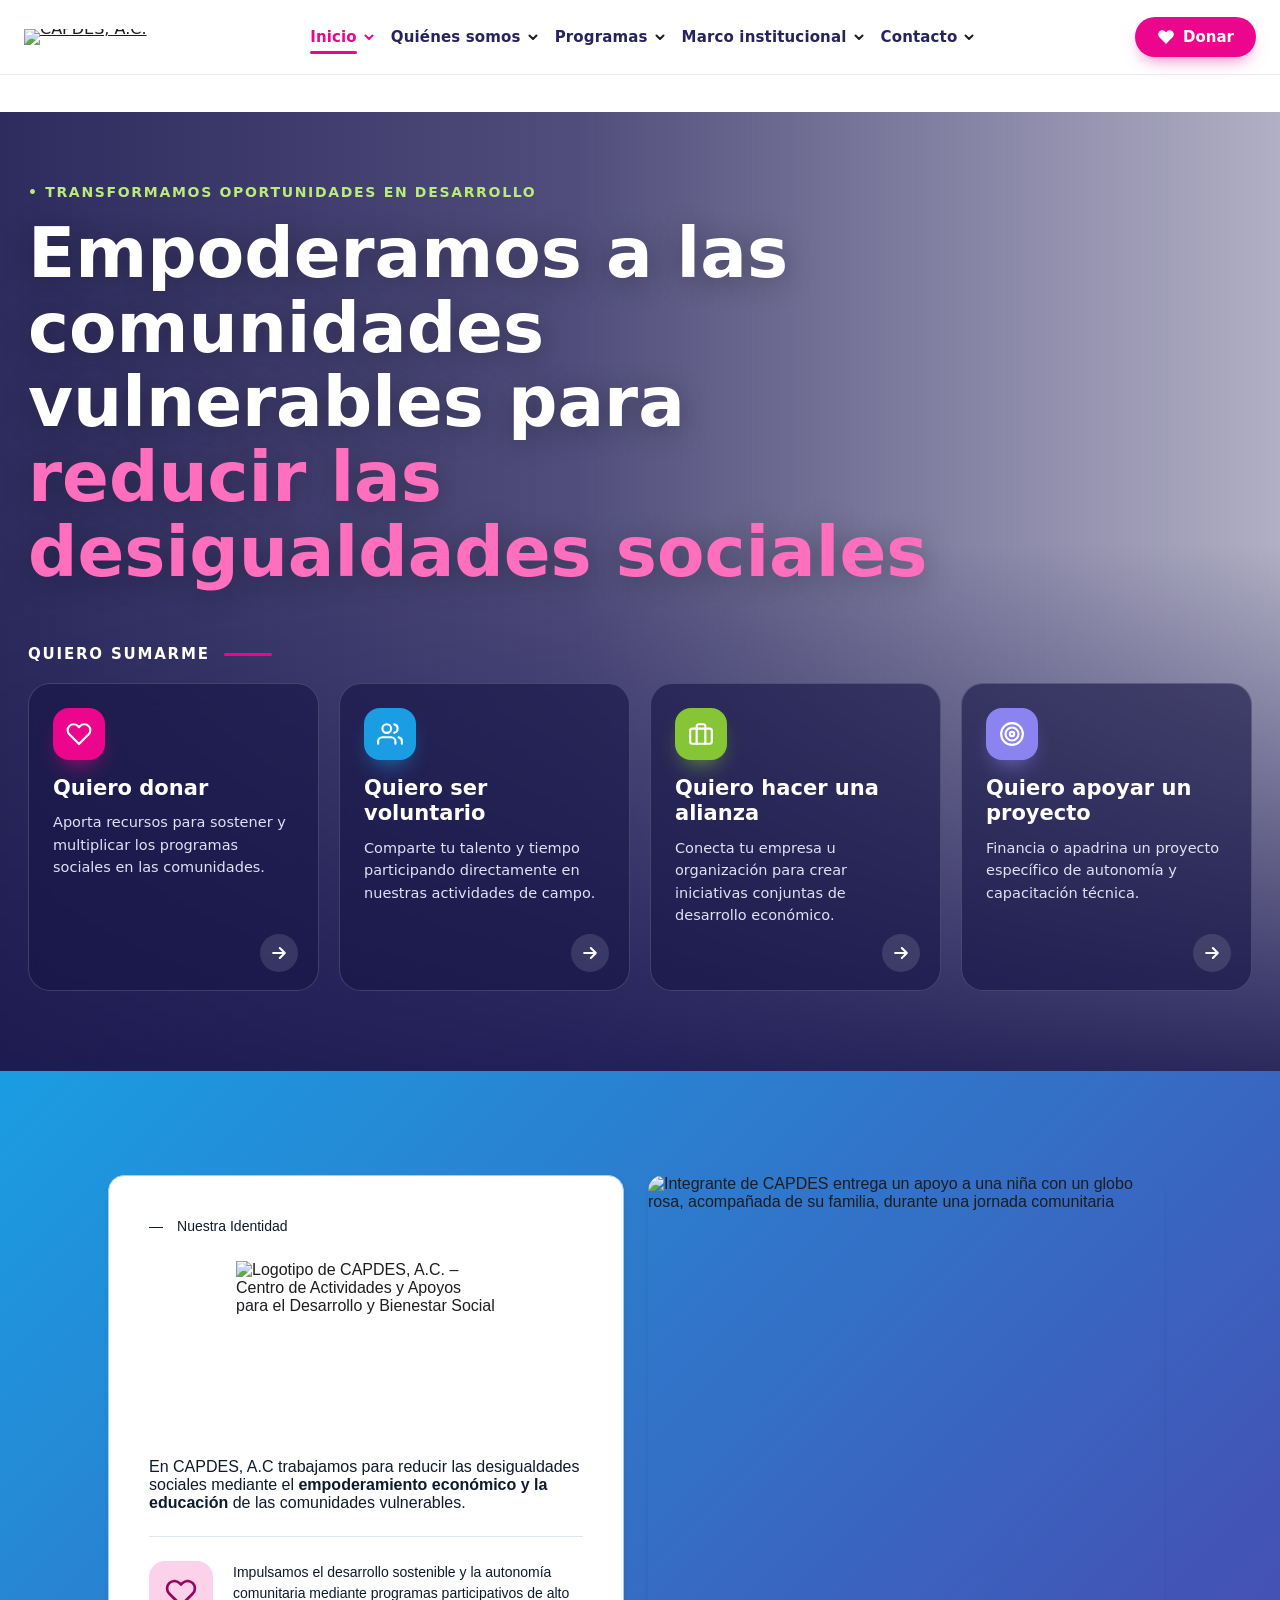
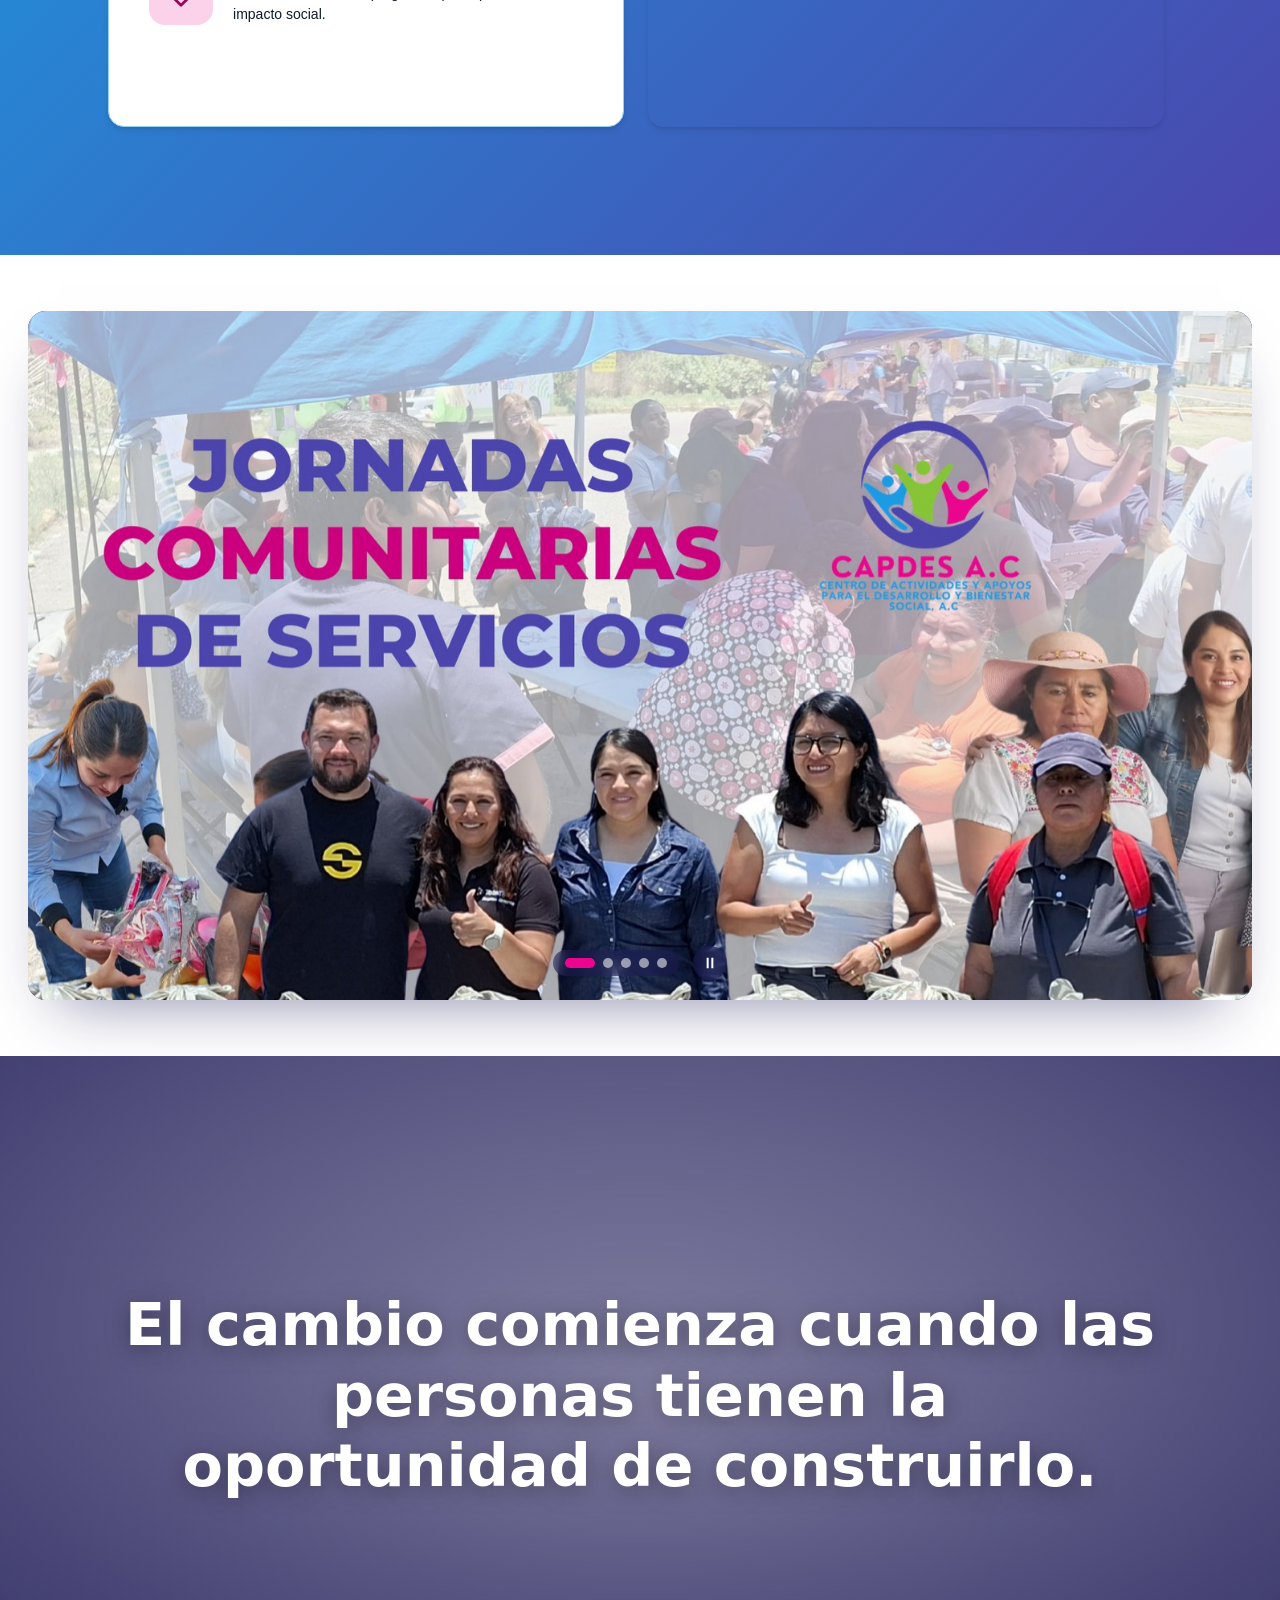
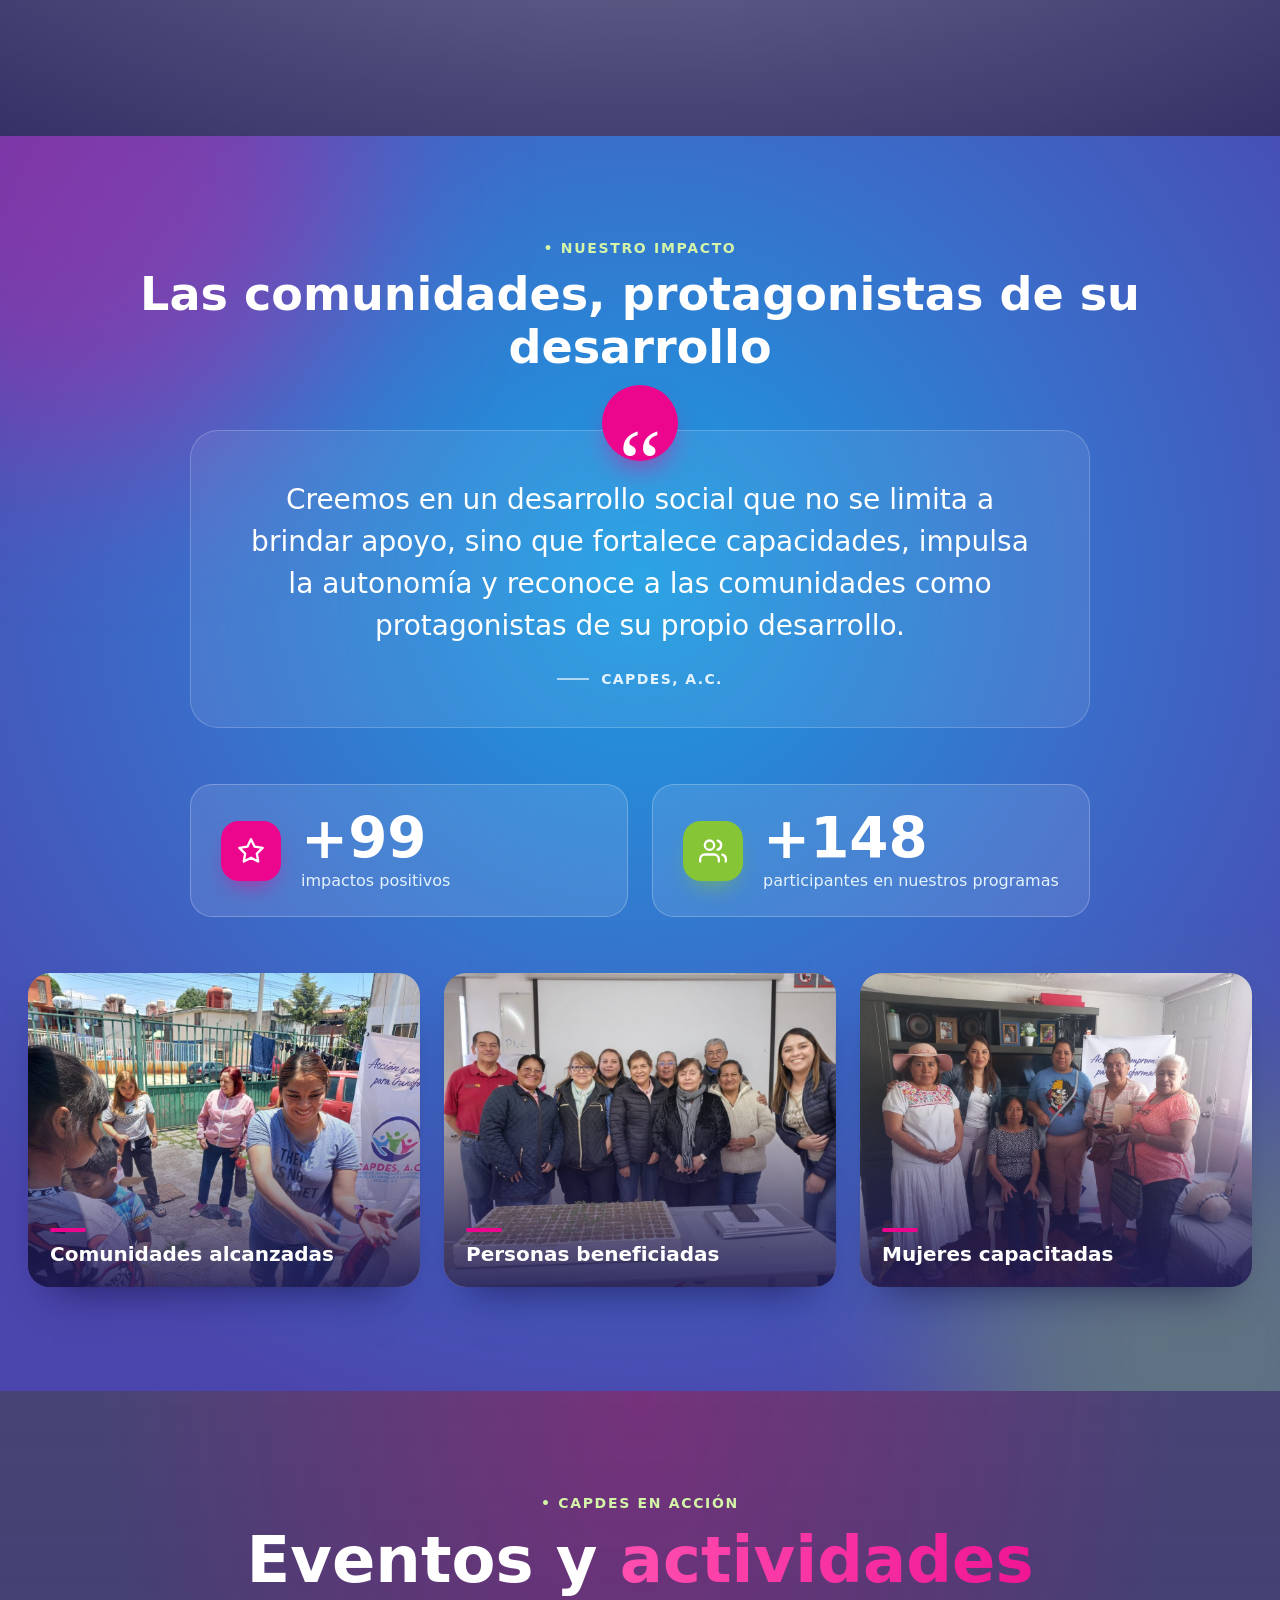
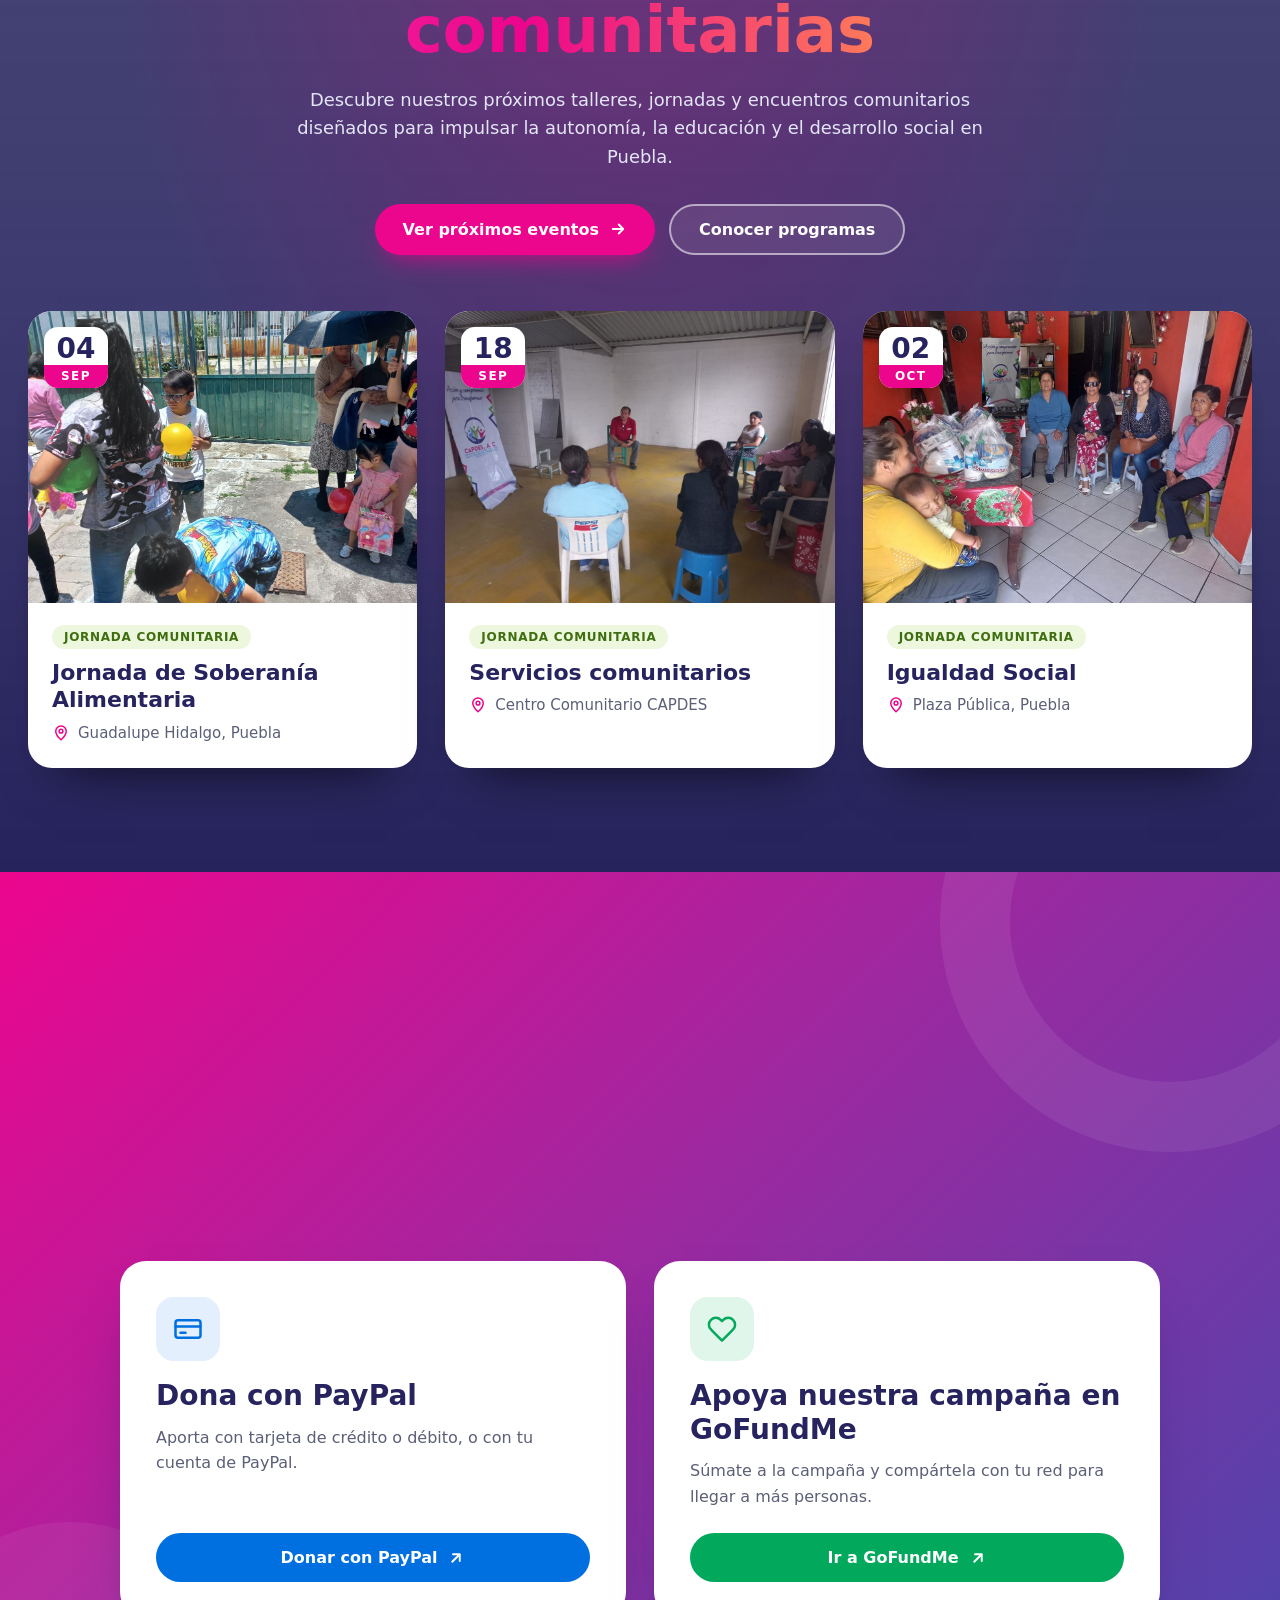
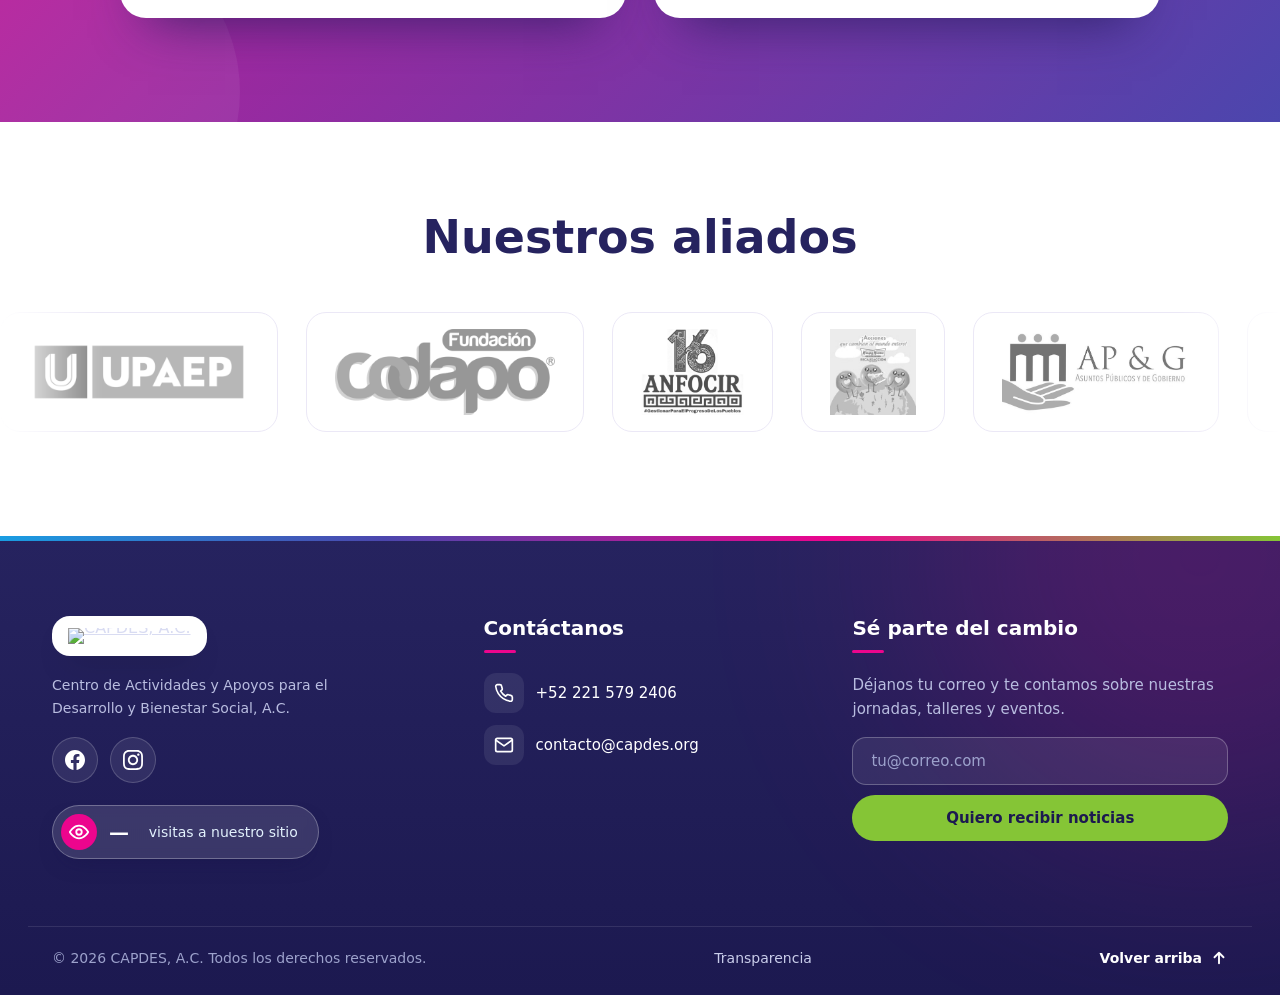
==== commit 73b611fc: "Integracion php" ====
--- a/index.html
+++ b/index.html
@@ -6,5 +6,5 @@
 			if (postPublishDate && currentDate < postPublishDate) {
 				window.location.replace('/');
 			}
-		})();</script><link rel="stylesheet" href="css/main.css"><link rel="stylesheet" href="css/renovacion.css?v=6cad39fa"><link rel="stylesheet" href="css/cookieconsent.css"><style>:root{--color-meteorite-dark:#2f1c6a;--color-meteorite-dark-2:#1f1346;--color-meteorite:#8c85ff;--color-meteorite-light:#d5dfff;--color-primary-dark:#5025d1;--color-primary:#673de6;--color-primary-light:#ebe4ff;--color-primary-charts:#b39ef3;--color-danger-dark:#d63163;--color-danger:#fc5185;--color-danger-light:#ffe8ef;--color-danger-charts:#fea8c2;--color-warning-dark:#fea419;--color-warning-dark-2:#9f6000;--color-warning-charts:#ffd28c;--color-warning:#ffcd35;--color-warning-light:#fff8e2;--color-success-dark:#008361;--color-success:#00b090;--color-success-light:#def4f0;--color-dark:#1d1e20;--color-black:#18181a;--color-gray-dark:#36344d;--color-gray:#727586;--color-gray-border:#dadce0;--color-gray-light:#f2f3f6;--color-light:#fff;--color-azure:#357df9;--color-azure-light:#e3ebf9;--color-azure-dark:#265ab2;--color-indigo:#6366f1;--color-neutral-200:#d8dae0}.whats-app-bubble{z-index:19;cursor:pointer;border-radius:100px;display:flex;position:fixed;bottom:24px;right:20px;box-shadow:0 4px 12px #00000026}#wtpQualitySign_fixedCSS,#wtpQualitySign_popupCSS{bottom:10px!important}#wtpQualitySign_fixedCSS{z-index:17!important}#wtpQualitySign_popupCSS{z-index:18!important}
-</style></head><body><div><style>astro-island,astro-slot,astro-static-slot{display:contents}</style><script>(()=>{var e=async t=>{await(await t())()};(self.Astro||(self.Astro={})).only=e;window.dispatchEvent(new Event("astro:only"));})();</script><script>(()=>{var g=Object.defineProperty;var w=(a,s,c)=>s in a?g(a,s,{enumerable:!0,configurable:!0,writable:!0,value:c}):a[s]=c;var l=(a,s,c)=>w(a,typeof s!="symbol"?s+"":s,c);var E=new Set(["__proto__","constructor","prototype"]);{let a={0:t=>y(t),1:t=>c(t),2:t=>new RegExp(t),3:t=>new Date(t),4:t=>new Map(c(t)),5:t=>new Set(c(t)),6:t=>BigInt(t),7:t=>new URL(t),8:t=>new Uint8Array(t),9:t=>new Uint16Array(t),10:t=>new Uint32Array(t),11:t=>Number.POSITIVE_INFINITY*t},s=t=>{let[p,e]=t;return p in a?a[p](e):void 0},c=t=>t.map(s),y=t=>typeof t!="object"||t===null?t:Object.fromEntries(Object.entries(t).map(([p,e])=>[p,s(e)]));class f extends HTMLElement{constructor(){super(...arguments);l(this,"Component");l(this,"hydrator");l(this,"hydrate",async()=>{var b;if(!this.hydrator||!this.isConnected)return;let e=(b=this.parentElement)==null?void 0:b.closest("astro-island[ssr]");if(e){e.addEventListener("astro:hydrate",this.hydrate,{once:!0});return}let r=this.querySelectorAll("astro-slot"),n={},d=this.querySelectorAll("template[data-astro-template]");for(let o of d){let i=o.closest(this.tagName);i!=null&&i.isSameNode(this)&&(n[o.getAttribute("data-astro-template")||"default"]=o.innerHTML,o.remove())}for(let o of r){let i=o.closest(this.tagName);i!=null&&i.isSameNode(this)&&(n[o.getAttribute("name")||"default"]=o.innerHTML)}let u;try{u=this.hasAttribute("props")?y(JSON.parse(this.getAttribute("props"))):{}}catch(o){let i=this.getAttribute("component-url")||"<unknown>",v=this.getAttribute("component-export");throw v&&(i+=` (export ${v})`),console.error(`[hydrate] Error parsing props for component ${i}`,this.getAttribute("props"),o),o}let h;await this.hydrator(this)(this.Component,u,n,{client:this.getAttribute("client")}),this.removeAttribute("ssr"),this.dispatchEvent(new CustomEvent("astro:hydrate"))});l(this,"unmount",()=>{this.isConnected||this.dispatchEvent(new CustomEvent("astro:unmount"))})}disconnectedCallback(){document.removeEventListener("astro:after-swap",this.unmount),document.addEventListener("astro:after-swap",this.unmount,{once:!0})}connectedCallback(){if(!this.hasAttribute("await-children")||document.readyState==="interactive"||document.readyState==="complete")this.childrenConnectedCallback();else{let e=()=>{document.removeEventListener("DOMContentLoaded",e),r.disconnect(),this.childrenConnectedCallback()},r=new MutationObserver(()=>{var n;((n=this.lastChild)==null?void 0:n.nodeType)===Node.COMMENT_NODE&&this.lastChild.nodeValue==="astro:end"&&(this.lastChild.remove(),e())});r.observe(this,{childList:!0}),document.addEventListener("DOMContentLoaded",e)}}async childrenConnectedCallback(){let e=this.getAttribute("before-hydration-url");e&&await import(e),this.start()}getRetryImportUrl(e){let r=new URL(e,document.baseURI);return r.searchParams.set("astro-retry",Date.now().toString()),r.toString()}async importWithRetry(e){try{return await import(e)}catch(r){return await new Promise(n=>setTimeout(n,1e3)),import(this.getRetryImportUrl(e))}}handleHydrationError(e){let r=this.getAttribute("component-url"),n=new CustomEvent("astro:hydration-error",{cancelable:!0,bubbles:!0,composed:!0,detail:{error:e,componentUrl:r}});this.dispatchEvent(n)&&console.error(`[astro-island] Error hydrating ${r}`,e)}async start(){let e=JSON.parse(this.getAttribute("opts")),r=this.getAttribute("client");if(Astro[r]===void 0){window.addEventListener(`astro:${r}`,()=>this.start(),{once:!0});return}try{await Astro[r](async()=>{let n=this.getAttribute("renderer-url");try{let[d,{default:u}]=await Promise.all([this.importWithRetry(this.getAttribute("component-url")),n?this.importWithRetry(n):Promise.resolve({default:()=>()=>{}})]),h=this.getAttribute("component-export")||"default";if(h.includes(".")){this.Component=d;for(let m of h.split(".")){if(E.has(m)||!this.Component||typeof this.Component!="object"&&typeof this.Component!="function"||!Object.hasOwn(this.Component,m))throw new Error(`Invalid component export path: ${h}`);this.Component=this.Component[m]}}else{if(E.has(h))throw new Error(`Invalid component export path: ${h}`);this.Component=d[h]}return this.hydrator=u,this.hydrate}catch(d){return this.handleHydrationError(d),()=>{}}},e,this)}catch(n){this.handleHydrationError(n)}}attributeChangedCallback(){this.hydrate()}}l(f,"observedAttributes",["props"]),customElements.get("astro-island")||customElements.define("astro-island",f)}})();</script><astro-island uid="gHbHv" component-url="/_astro-1791477990686/ClientHead.DNKwh6V2.js" component-export="default" renderer-url="/_astro-1791477990686/client.BuD5P5zy.js" props="{&quot;page-noindex&quot;:[0,false],&quot;canonical-url&quot;:[0,&quot;https://capdes.org/&quot;],&quot;site-meta&quot;:[0,{&quot;version&quot;:[0,202],&quot;template&quot;:[0,&quot;aigenerated&quot;],&quot;metaTitle&quot;:[0,&quot;CAPDES, A.C&quot;],&quot;buttonSetId&quot;:[0,&quot;0&quot;],&quot;aiWebsiteType&quot;:[0,&quot;Business&quot;],&quot;defaultLocale&quot;:[0,&quot;system&quot;],&quot;ecommerceType&quot;:[0,&quot;zyro&quot;],&quot;salesChannelId&quot;:[0,&quot;scha_01M39SZ2ZSERY988TX3Z83Y92Y&quot;],&quot;ecommerceStoreId&quot;:[0,&quot;store_01JYMJSTGNK2SGEKBNT5RRBTM4&quot;],&quot;isPrivateModeActive&quot;:[0,false],&quot;demoEcommerceStoreId&quot;:[0,&quot;demo_01G0E9P2R0CFTNBWEEFCEV8EG5&quot;],&quot;shouldAddWWWPrefixToDomain&quot;:[0,false]}],&quot;domain&quot;:[0,&quot;capdes.org&quot;]}" ssr client="only" opts="{&quot;name&quot;:&quot;ClientHead&quot;,&quot;value&quot;:&quot;vue&quot;}"></astro-island><script>(()=>{var e=async t=>{await(await t())()};(self.Astro||(self.Astro={})).load=e;window.dispatchEvent(new Event("astro:load"));})();</script><astro-island uid="Z168JkA" prefix="s1" component-url="/_astro-1791477990686/Page.CaBDtV9T.js" component-export="default" renderer-url="/_astro-1791477990686/client.BuD5P5zy.js" props="{&quot;pageData&quot;:[0,{&quot;pages&quot;:[0,{&quot;zn3XDj&quot;:[0,{&quot;type&quot;:[0,&quot;default&quot;],&quot;name&quot;:[0,&quot;BLOG&quot;],&quot;slug&quot;:[0,&quot;blog&quot;]}],&quot;zvbggW&quot;:[0,{&quot;type&quot;:[0,&quot;default&quot;],&quot;name&quot;:[0,&quot;Proyectos-EmpoderamientoEconomico&quot;],&quot;slug&quot;:[0,&quot;proyectos-empoderamientoeconomico&quot;]}],&quot;ai-15zDH&quot;:[0,{&quot;meta&quot;:[0,{&quot;title&quot;:[0,&quot;Capdes: Empoderamiento y apoyo a comunidades vulnerables&quot;],&quot;keywords&quot;:[1,[[0,&quot;empoderamiento económico&quot;],[0,&quot;apoyo comunitario&quot;],[0,&quot;reducción desigualdades&quot;]]],&quot;description&quot;:[0,&quot;En Capdes, trabajamos para reducir desigualdades sociales mediante el empoderamiento económico de mujeres y comunidades vulnerables. Ofrecemos capacitación, educación y apoyo asistencial para construir un futuro más justo y equitativo para todos.&quot;],&quot;focusKeyword&quot;:[0,&quot;reducción desigualdades&quot;]}],&quot;name&quot;:[0,&quot;Inicio&quot;],&quot;slug&quot;:[0,&quot;inicio&quot;],&quot;type&quot;:[0,&quot;default&quot;],&quot;blocks&quot;:[1,[[0,&quot;zs7uVp&quot;],[0,&quot;zyAJFT&quot;],[0,&quot;zTZGnv&quot;],[0,&quot;zQVWDP&quot;],[0,&quot;z6xMM6&quot;],[0,&quot;zXDtLi&quot;],[0,&quot;zwZ-vA&quot;],[0,&quot;zzHakD&quot;]]],&quot;hiddenSlots&quot;:[1,[]]}],&quot;ai-7_vJN&quot;:[0,{&quot;type&quot;:[0,&quot;default&quot;],&quot;name&quot;:[0,&quot;Programas&quot;],&quot;slug&quot;:[0,&quot;programas&quot;]}],&quot;ai-QA7wJ&quot;:[0,{&quot;type&quot;:[0,&quot;default&quot;],&quot;name&quot;:[0,&quot;Contacto&quot;],&quot;slug&quot;:[0,&quot;contacto&quot;]}],&quot;ai-f7xbA&quot;:[0,{&quot;type&quot;:[0,&quot;default&quot;],&quot;name&quot;:[0,&quot;Quienes somos&quot;],&quot;slug&quot;:[0,&quot;quienes-somos&quot;]}],&quot;ai-zaZir&quot;:[0,{&quot;type&quot;:[0,&quot;default&quot;],&quot;name&quot;:[0,&quot;Marco institucional&quot;],&quot;slug&quot;:[0,&quot;marco-institucional&quot;]}],&quot;prod_01JYMKJX7XCM2KB75WRCPS8RVN&quot;:[0,{&quot;name&quot;:[0,&quot;Dona para que más jóvenes y mujeres tengan oportunidad de mejorar sus condiciones de su vida&quot;],&quot;type&quot;:[0,&quot;ecommerce-dynamic-product&quot;],&quot;blocks&quot;:[1,[[0,&quot;zwXG0m&quot;]]],&quot;productId&quot;:[0,&quot;prod_01JYMKJX7XCM2KB75WRCPS8RVN&quot;],&quot;hiddenSlots&quot;:[1,[]],&quot;slug&quot;:[0,&quot;dona-para-que-mas-jovenes-y-mujeres-tengan-oportunidad-de-mejorar-sus-condiciones-de-su-vida&quot;],&quot;meta&quot;:[0,{&quot;title&quot;:[0,&quot;Dona para que más jóvenes y mujeres tengan oportunidad de mejorar sus condiciones de su vida&quot;]}]}],&quot;prod_01JYMJSTKHYCHFKA3BFB7859MK&quot;:[0,{&quot;name&quot;:[0,&quot;Donativo &quot;],&quot;type&quot;:[0,&quot;ecommerce-dynamic-product&quot;],&quot;blocks&quot;:[1,[[0,&quot;zwXG0m&quot;]]],&quot;productId&quot;:[0,&quot;prod_01JYMJSTKHYCHFKA3BFB7859MK&quot;],&quot;hiddenSlots&quot;:[1,[]],&quot;slug&quot;:[0,&quot;face-serum-gxrcld&quot;],&quot;meta&quot;:[0,{&quot;title&quot;:[0,&quot;Donativo &quot;],&quot;description&quot;:[0,&quot;The product description should talk about the product in a truthful yet flattering way. Remember to include information that the potential buyer would need, for example, details on sizing, color, and function. Volume: 50ml&quot;]}]}],&quot;prod_01JYMJSTKX3QP7KHZB9GTP7XXY&quot;:[0,{&quot;name&quot;:[0,&quot;Donativo&quot;],&quot;type&quot;:[0,&quot;ecommerce-dynamic-product&quot;],&quot;blocks&quot;:[1,[[0,&quot;zwXG0m&quot;]]],&quot;productId&quot;:[0,&quot;prod_01JYMJSTKX3QP7KHZB9GTP7XXY&quot;],&quot;hiddenSlots&quot;:[1,[]],&quot;slug&quot;:[0,&quot;handmade-vase-slowpy&quot;],&quot;meta&quot;:[0,{&quot;title&quot;:[0,&quot;Donativo&quot;],&quot;description&quot;:[0,&quot;The product description should talk about the product in a truthful yet flattering way. Remember to include information that the potential buyer would need, for example details on sizing, color, and function. Material: Ceramic. Color: White&quot;]}]}],&quot;prod_01JYMJSTM7E64SA8SV64A2YXYR&quot;:[0,{&quot;name&quot;:[0,&quot;Donativo&quot;],&quot;type&quot;:[0,&quot;ecommerce-dynamic-product&quot;],&quot;blocks&quot;:[1,[[0,&quot;zwXG0m&quot;]]],&quot;productId&quot;:[0,&quot;prod_01JYMJSTM7E64SA8SV64A2YXYR&quot;],&quot;hiddenSlots&quot;:[1,[]],&quot;slug&quot;:[0,&quot;hand-soap-giguos&quot;],&quot;meta&quot;:[0,{&quot;title&quot;:[0,&quot;Donativo&quot;],&quot;description&quot;:[0,&quot;The product description should talk about the product in a truthful yet flattering way. Remember to include information that the potential buyer would need, for example details on sizing, color, and function. Volume: 100 ml&quot;]}]}],&quot;prod_01JYMJSTMFMKQEQZ6Q8095ES13&quot;:[0,{&quot;name&quot;:[0,&quot;Donativo&quot;],&quot;type&quot;:[0,&quot;ecommerce-dynamic-product&quot;],&quot;blocks&quot;:[1,[[0,&quot;zwXG0m&quot;]]],&quot;productId&quot;:[0,&quot;prod_01JYMJSTMFMKQEQZ6Q8095ES13&quot;],&quot;hiddenSlots&quot;:[1,[]],&quot;slug&quot;:[0,&quot;set-of-plates-cxlzwx&quot;],&quot;meta&quot;:[0,{&quot;title&quot;:[0,&quot;Donativo&quot;],&quot;description&quot;:[0,&quot;The product description should talk about the product in a truthful yet flattering way. Remember to include information that the potential buyer would need, for example, details on sizing, color, and function. Material: Ceramic. Color: Beige&quot;]}]}],&quot;prod_01JYMJSTSVHF15KYS97ES7FG4Y&quot;:[0,{&quot;name&quot;:[0,&quot;Donativo&quot;],&quot;type&quot;:[0,&quot;ecommerce-dynamic-product&quot;],&quot;blocks&quot;:[1,[[0,&quot;zwXG0m&quot;]]],&quot;productId&quot;:[0,&quot;prod_01JYMJSTSVHF15KYS97ES7FG4Y&quot;],&quot;hiddenSlots&quot;:[1,[]],&quot;slug&quot;:[0,&quot;sunglasses-iubjnq&quot;],&quot;meta&quot;:[0,{&quot;title&quot;:[0,&quot;Donativo&quot;],&quot;description&quot;:[0,&quot;The product description should talk about the product in a truthful yet flattering way. Remember to include information that the potential buyer would need, for example details on sizing, color, and function. Material: Stainless Steel. Color: Black&quot;]}]}],&quot;prod_01JYMJSTT3Y6X9EA5AVCX5EMEA&quot;:[0,{&quot;name&quot;:[0,&quot;Donativo&quot;],&quot;type&quot;:[0,&quot;ecommerce-dynamic-product&quot;],&quot;blocks&quot;:[1,[[0,&quot;zwXG0m&quot;]]],&quot;productId&quot;:[0,&quot;prod_01JYMJSTT3Y6X9EA5AVCX5EMEA&quot;],&quot;hiddenSlots&quot;:[1,[]],&quot;slug&quot;:[0,&quot;wooden-chair-mopukh&quot;],&quot;meta&quot;:[0,{&quot;title&quot;:[0,&quot;Donativo&quot;],&quot;description&quot;:[0,&quot;The product description should talk about the product in a truthful yet flattering way. Remember to include information that the potential buyer would need, for example, details on sizing, color, and function. Material: Pine Wood. Width: 50 cm. Height: 78 cm&quot;]}]}]}],&quot;blocks&quot;:[0,{&quot;header&quot;:[0,{&quot;slot&quot;:[0,&quot;header&quot;],&quot;type&quot;:[0,&quot;BlockNavigation&quot;],&quot;mobile&quot;:[0,{&quot;height&quot;:[0,123],&quot;logoHeight&quot;:[0,75]}],&quot;desktop&quot;:[0,{&quot;height&quot;:[0,207],&quot;logoHeight&quot;:[0,143]}],&quot;settings&quot;:[0,{&quot;styles&quot;:[0,{&quot;width&quot;:[0,&quot;1240px&quot;],&quot;padding&quot;:[0,&quot;32px 16px 32px 16px&quot;],&quot;m-padding&quot;:[0,&quot;24px 16px 24px 16px&quot;],&quot;logo-width&quot;:[0,&quot;264px&quot;],&quot;cartIconSize&quot;:[0,&quot;24px&quot;],&quot;link-spacing&quot;:[0,&quot;22px&quot;],&quot;m-logo-width&quot;:[0,&quot;138.644px&quot;],&quot;m-link-spacing&quot;:[0,&quot;20px&quot;],&quot;element-spacing&quot;:[0,&quot;26px&quot;],&quot;logoTextFontSize&quot;:[0,32],&quot;contrastBackgroundColor&quot;:[0,&quot;rgb(224, 224, 224)&quot;]}],&quot;logoAlt&quot;:[0,&quot;&quot;],&quot;cartText&quot;:[0,&quot;&quot;],&quot;isSticky&quot;:[0,false],&quot;logoText&quot;:[0,&quot;CAPDES, A.C&quot;],&quot;showLogo&quot;:[0,true],&quot;headerLayout&quot;:[0,&quot;desktop-1&quot;],&quot;isCartVisible&quot;:[0,false],&quot;logoImagePath&quot;:[0,&quot;logocapdesa.c-yfb19wu0yFQLv0Rh.png&quot;],&quot;mHeaderLayout&quot;:[0,&quot;mobile-1&quot;],&quot;logoImageOrigin&quot;:[0,&quot;assets&quot;],&quot;selectedLogoType&quot;:[0,&quot;image&quot;],&quot;mobileLinksAlignment&quot;:[0,&quot;right&quot;]}],&quot;zindexes&quot;:[1,[[0,&quot;z5rVYa&quot;]]],&quot;background&quot;:[0,{&quot;color&quot;:[0,&quot;rgb(255, 255, 255)&quot;],&quot;current&quot;:[0,&quot;color&quot;],&quot;isTransparent&quot;:[0,false]}],&quot;components&quot;:[1,[[0,&quot;z5rVYa&quot;]]],&quot;fontFamily&quot;:[0,&quot;Poppins&quot;],&quot;fontWeight&quot;:[0,400],&quot;logoAspectRatio&quot;:[0,1.8516483516483515],&quot;navLinkTextColor&quot;:[0,&quot;rgb(26, 157, 226)&quot;],&quot;navLinkTextColorHover&quot;:[0,&quot;rgb(236, 5, 141)&quot;]}],&quot;z6xMM6&quot;:[0,{&quot;type&quot;:[0,&quot;BlockLayout&quot;],&quot;mobile&quot;:[0,{&quot;minHeight&quot;:[0,1341]}],&quot;desktop&quot;:[0,{&quot;minHeight&quot;:[0,857]}],&quot;settings&quot;:[0,{&quot;styles&quot;:[0,{&quot;block-padding&quot;:[0,&quot;16px 0 16px 0&quot;],&quot;m-block-padding&quot;:[0,&quot;16px&quot;]}]}],&quot;zindexes&quot;:[1,[[0,&quot;zetsLE&quot;],[0,&quot;zxTSXu&quot;],[0,&quot;zh3ZOu&quot;],[0,&quot;zu9RJp&quot;],[0,&quot;zr54pA&quot;],[0,&quot;zJ__Xc&quot;],[0,&quot;zipck1&quot;],[0,&quot;zgAHNM&quot;],[0,&quot;zJEeGy&quot;],[0,&quot;z3gYwi&quot;],[0,&quot;zfAbtW&quot;],[0,&quot;zAwtYk&quot;]]],&quot;background&quot;:[0,{&quot;current&quot;:[0,&quot;gradient&quot;],&quot;gradient&quot;:[0,{&quot;type&quot;:[0,&quot;radial&quot;],&quot;angle&quot;:[0,135],&quot;colors&quot;:[1,[[0,{&quot;value&quot;:[0,&quot;rgb(26, 157, 226)&quot;]}],[0,{&quot;value&quot;:[0,&quot;rgb(75, 70, 173)&quot;]}]]],&quot;isAnimated&quot;:[0,false]}],&quot;overlay-opacity&quot;:[0,&quot;0.88&quot;]}],&quot;components&quot;:[1,[[0,&quot;zh3ZOu&quot;],[0,&quot;zu9RJp&quot;],[0,&quot;zr54pA&quot;],[0,&quot;zxTSXu&quot;],[0,&quot;zetsLE&quot;],[0,&quot;zJ__Xc&quot;],[0,&quot;zipck1&quot;],[0,&quot;zgAHNM&quot;],[0,&quot;zJEeGy&quot;],[0,&quot;z3gYwi&quot;],[0,&quot;zfAbtW&quot;],[0,&quot;zAwtYk&quot;]]],&quot;initialBlockId&quot;:[0,&quot;zSFOBx&quot;]}],&quot;zQVWDP&quot;:[0,{&quot;type&quot;:[0,&quot;BlockLayout&quot;],&quot;mobile&quot;:[0,{&quot;minHeight&quot;:[0,20]}],&quot;desktop&quot;:[0,{&quot;minHeight&quot;:[0,365]}],&quot;settings&quot;:[0,{&quot;styles&quot;:[0,{&quot;block-padding&quot;:[0,&quot;16px 0 16px 0&quot;],&quot;m-block-padding&quot;:[0,&quot;16px&quot;]}]}],&quot;zindexes&quot;:[1,[[0,&quot;zJ4U0w&quot;]]],&quot;attachment&quot;:[0,&quot;fixed&quot;],&quot;background&quot;:[0,{&quot;alt&quot;:[0,&quot;black and brown leather padded tub sofa&quot;],&quot;path&quot;:[0,&quot;igualdad-genero-Yg2WMvXB22uZkMa9.jpeg&quot;],&quot;image&quot;:[0,&quot;https://assets.zyrosite.com/AQEyaZVx1MiRWvDV/igualdad-genero-Yg2WMvXB22uZkMa9.jpeg&quot;],&quot;video&quot;:[0,{&quot;videoSrc&quot;:[0,&quot;https://videos.pexels.com/video-files/3571264/3571264-hd_1920_1080_30fps.mp4&quot;],&quot;videoThumbnailSrc&quot;:[0,&quot;https://images.pexels.com/videos/3571264/free-video-3571264.jpg?auto=compress&amp;cs=tinysrgb&amp;fit=crop&amp;h=630&amp;w=1200&quot;]}],&quot;origin&quot;:[0,&quot;assets&quot;],&quot;current&quot;:[0,&quot;image&quot;],&quot;gradient&quot;:[0,{&quot;angle&quot;:[0,135],&quot;colors&quot;:[1,[[0,{&quot;value&quot;:[0,&quot;#3949AB&quot;]}],[0,{&quot;value&quot;:[0,&quot;rgb(143, 17, 168)&quot;]}]]],&quot;isAnimated&quot;:[0,false]}],&quot;overlay-opacity&quot;:[0,&quot;0.44&quot;]}],&quot;components&quot;:[1,[[0,&quot;zJ4U0w&quot;]]],&quot;initialBlockId&quot;:[0,&quot;zLS6Ko&quot;]}],&quot;zSiG-O&quot;:[0,{&quot;slot&quot;:[0,&quot;footer&quot;],&quot;type&quot;:[0,&quot;BlockLayout&quot;],&quot;mobile&quot;:[0,{&quot;minHeight&quot;:[0,20]}],&quot;desktop&quot;:[0,{&quot;minHeight&quot;:[0,354.96875]}],&quot;settings&quot;:[0,{&quot;styles&quot;:[0,{&quot;cols&quot;:[0,&quot;12&quot;],&quot;rows&quot;:[0,10],&quot;width&quot;:[0,&quot;1224px&quot;],&quot;m-rows&quot;:[0,&quot;1&quot;],&quot;col-gap&quot;:[0,&quot;24px&quot;],&quot;row-gap&quot;:[0,&quot;16px&quot;],&quot;row-size&quot;:[0,&quot;48px&quot;],&quot;column-gap&quot;:[0,&quot;24px&quot;],&quot;block-padding&quot;:[0,&quot;16px 0 16px 0&quot;],&quot;m-block-padding&quot;:[0,&quot;40px 16px 40px 16px&quot;]}]}],&quot;zindexes&quot;:[1,[[0,&quot;zpP6Gy&quot;],[0,&quot;zZ5g7k&quot;],[0,&quot;z_yyao&quot;],[0,&quot;zETyEt&quot;],[0,&quot;z32w7z&quot;],[0,&quot;zysvRG&quot;],[0,&quot;z7Rzje&quot;],[0,&quot;z3auyZ&quot;],[0,&quot;zNimG7&quot;]]],&quot;background&quot;:[0,{&quot;color&quot;:[0,&quot;rgb(75, 69, 173)&quot;],&quot;current&quot;:[0,&quot;gradient&quot;],&quot;gradient&quot;:[0,{&quot;type&quot;:[0,&quot;radial&quot;],&quot;angle&quot;:[0,135],&quot;colors&quot;:[1,[[0,{&quot;value&quot;:[0,&quot;rgb(26, 157, 226)&quot;]}],[0,{&quot;value&quot;:[0,&quot;rgb(75, 70, 173)&quot;]}]]],&quot;isAnimated&quot;:[0,false]}]}],&quot;components&quot;:[1,[[0,&quot;zpP6Gy&quot;],[0,&quot;zZ5g7k&quot;],[0,&quot;z_yyao&quot;],[0,&quot;zETyEt&quot;],[0,&quot;z32w7z&quot;],[0,&quot;zysvRG&quot;],[0,&quot;z7Rzje&quot;],[0,&quot;z3auyZ&quot;],[0,&quot;zNimG7&quot;]]],&quot;initialBlockId&quot;:[0,&quot;W7N_1fYuy&quot;]}],&quot;zTZGnv&quot;:[0,{&quot;type&quot;:[0,&quot;BlockLayout&quot;],&quot;mobile&quot;:[0,{&quot;minHeight&quot;:[0,20]}],&quot;desktop&quot;:[0,{&quot;minHeight&quot;:[0,674]}],&quot;settings&quot;:[0,{&quot;styles&quot;:[0,{&quot;rows&quot;:[0,9],&quot;width&quot;:[0,&quot;1224px&quot;],&quot;row-gap&quot;:[0,&quot;0px&quot;],&quot;row-size&quot;:[0,&quot;64px&quot;],&quot;column-gap&quot;:[0,&quot;0px&quot;],&quot;block-padding&quot;:[0,&quot;40px 0px 40px 0px&quot;],&quot;m-block-padding&quot;:[0,&quot;64px 16px 64px 16px&quot;],&quot;grid-gap-history&quot;:[0,&quot;16px 24px&quot;]}]}],&quot;zindexes&quot;:[1,[]],&quot;attachment&quot;:[0,&quot;fixed&quot;],&quot;background&quot;:[0,{&quot;alt&quot;:[0,&quot;black blue and yellow textile&quot;],&quot;path&quot;:[0,&quot;jornadas-comunitarias-de-servicios-3-5XKO21MLiBFqySSb.png&quot;],&quot;color&quot;:[0,&quot;rgb(255, 255, 255)&quot;],&quot;image&quot;:[0,&quot;https://assets.zyrosite.com/AQEyaZVx1MiRWvDV/jornadas-comunitarias-de-servicios-3-5XKO21MLiBFqySSb.png&quot;],&quot;video&quot;:[0,{&quot;videoSrc&quot;:[0,&quot;https://videos.pexels.com/video-files/3571264/3571264-hd_1920_1080_30fps.mp4&quot;],&quot;videoThumbnailSrc&quot;:[0,&quot;https://images.pexels.com/videos/3571264/free-video-3571264.jpg?auto=compress&amp;cs=tinysrgb&amp;fit=crop&amp;h=630&amp;w=1200&quot;]}],&quot;origin&quot;:[0,&quot;assets&quot;],&quot;current&quot;:[0,&quot;image&quot;],&quot;gradient&quot;:[0,{&quot;angle&quot;:[0,135],&quot;colors&quot;:[1,[[0,{&quot;value&quot;:[0,&quot;rgb(236, 5, 141)&quot;]}],[0,{&quot;value&quot;:[0,&quot;rgb(75, 70, 173)&quot;]}]]],&quot;isAnimated&quot;:[0,false]}],&quot;overlay-opacity&quot;:[0,&quot;0.10&quot;]}],&quot;components&quot;:[1,[]],&quot;initialBlockId&quot;:[0,&quot;zA1A94&quot;]}],&quot;zXDtLi&quot;:[0,{&quot;type&quot;:[0,&quot;BlockLayout&quot;],&quot;mobile&quot;:[0,{&quot;minHeight&quot;:[0,2547]}],&quot;desktop&quot;:[0,{&quot;minHeight&quot;:[0,1353]}],&quot;settings&quot;:[0,{&quot;styles&quot;:[0,{&quot;cols&quot;:[0,&quot;12&quot;],&quot;rows&quot;:[0,21],&quot;width&quot;:[0,&quot;1224px&quot;],&quot;m-rows&quot;:[0,&quot;1&quot;],&quot;col-gap&quot;:[0,&quot;24px&quot;],&quot;row-gap&quot;:[0,&quot;16px&quot;],&quot;row-size&quot;:[0,&quot;48px&quot;],&quot;block-padding&quot;:[0,&quot;16px 0 16px 0&quot;],&quot;m-block-padding&quot;:[0,&quot;16px&quot;]}]}],&quot;zindexes&quot;:[1,[[0,&quot;siq2ME&quot;],[0,&quot;0VKIE4&quot;],[0,&quot;Y6RGHR&quot;],[0,&quot;Zl1ctd&quot;],[0,&quot;Eoq1bw&quot;],[0,&quot;gCzyMl&quot;],[0,&quot;TE7M6X&quot;],[0,&quot;bNl8Jb&quot;],[0,&quot;VuKlW_&quot;],[0,&quot;1HxpsV&quot;],[0,&quot;0cA9io&quot;],[0,&quot;waB_CP&quot;],[0,&quot;mW3kxh&quot;],[0,&quot;_WO48w&quot;],[0,&quot;-pWE4k&quot;],[0,&quot;BYwuZZ&quot;],[0,&quot;vB7Jpf&quot;],[0,&quot;cl3e1h&quot;],[0,&quot;TPnP9v&quot;],[0,&quot;N5PmB0&quot;]]],&quot;background&quot;:[0,{&quot;path&quot;:[0,&quot;y6lpe9-PgCb9uxHL1SjWjQo.png&quot;],&quot;origin&quot;:[0,&quot;assets&quot;],&quot;current&quot;:[0,&quot;image&quot;],&quot;imagePath&quot;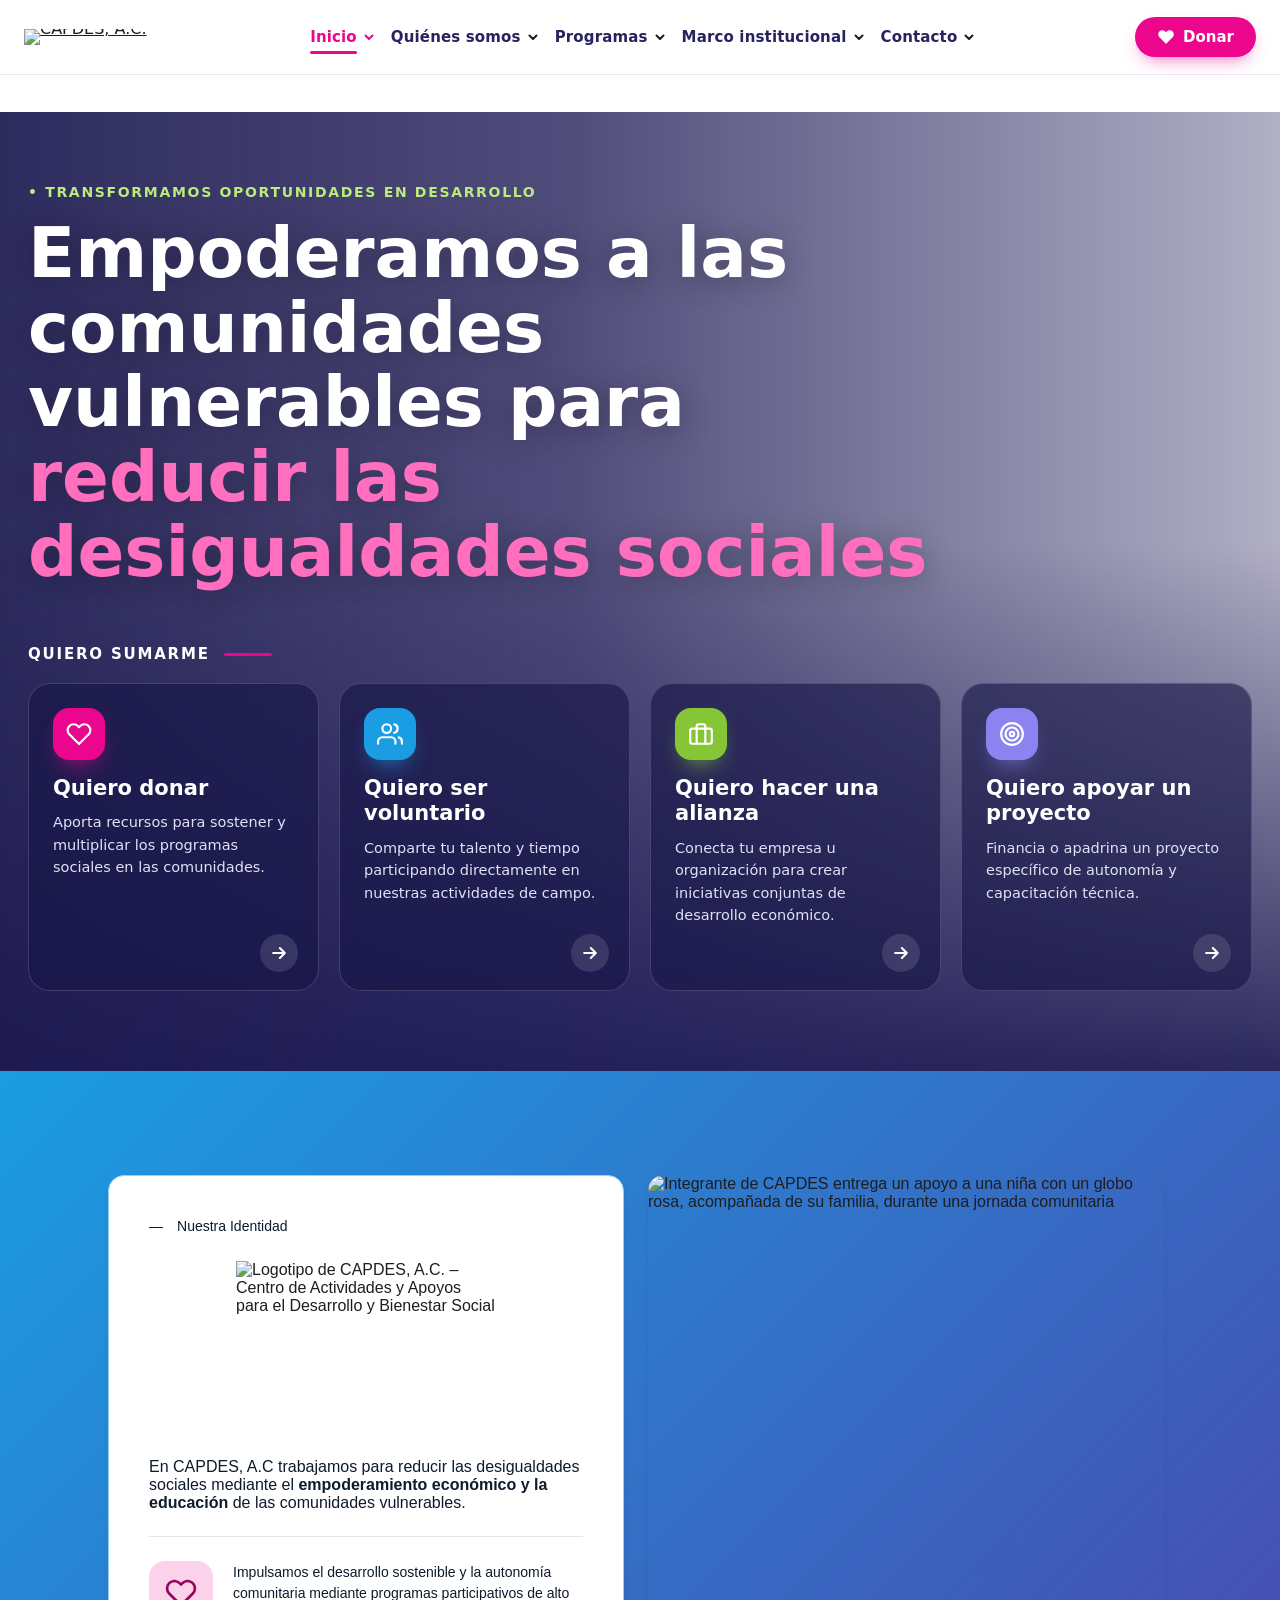
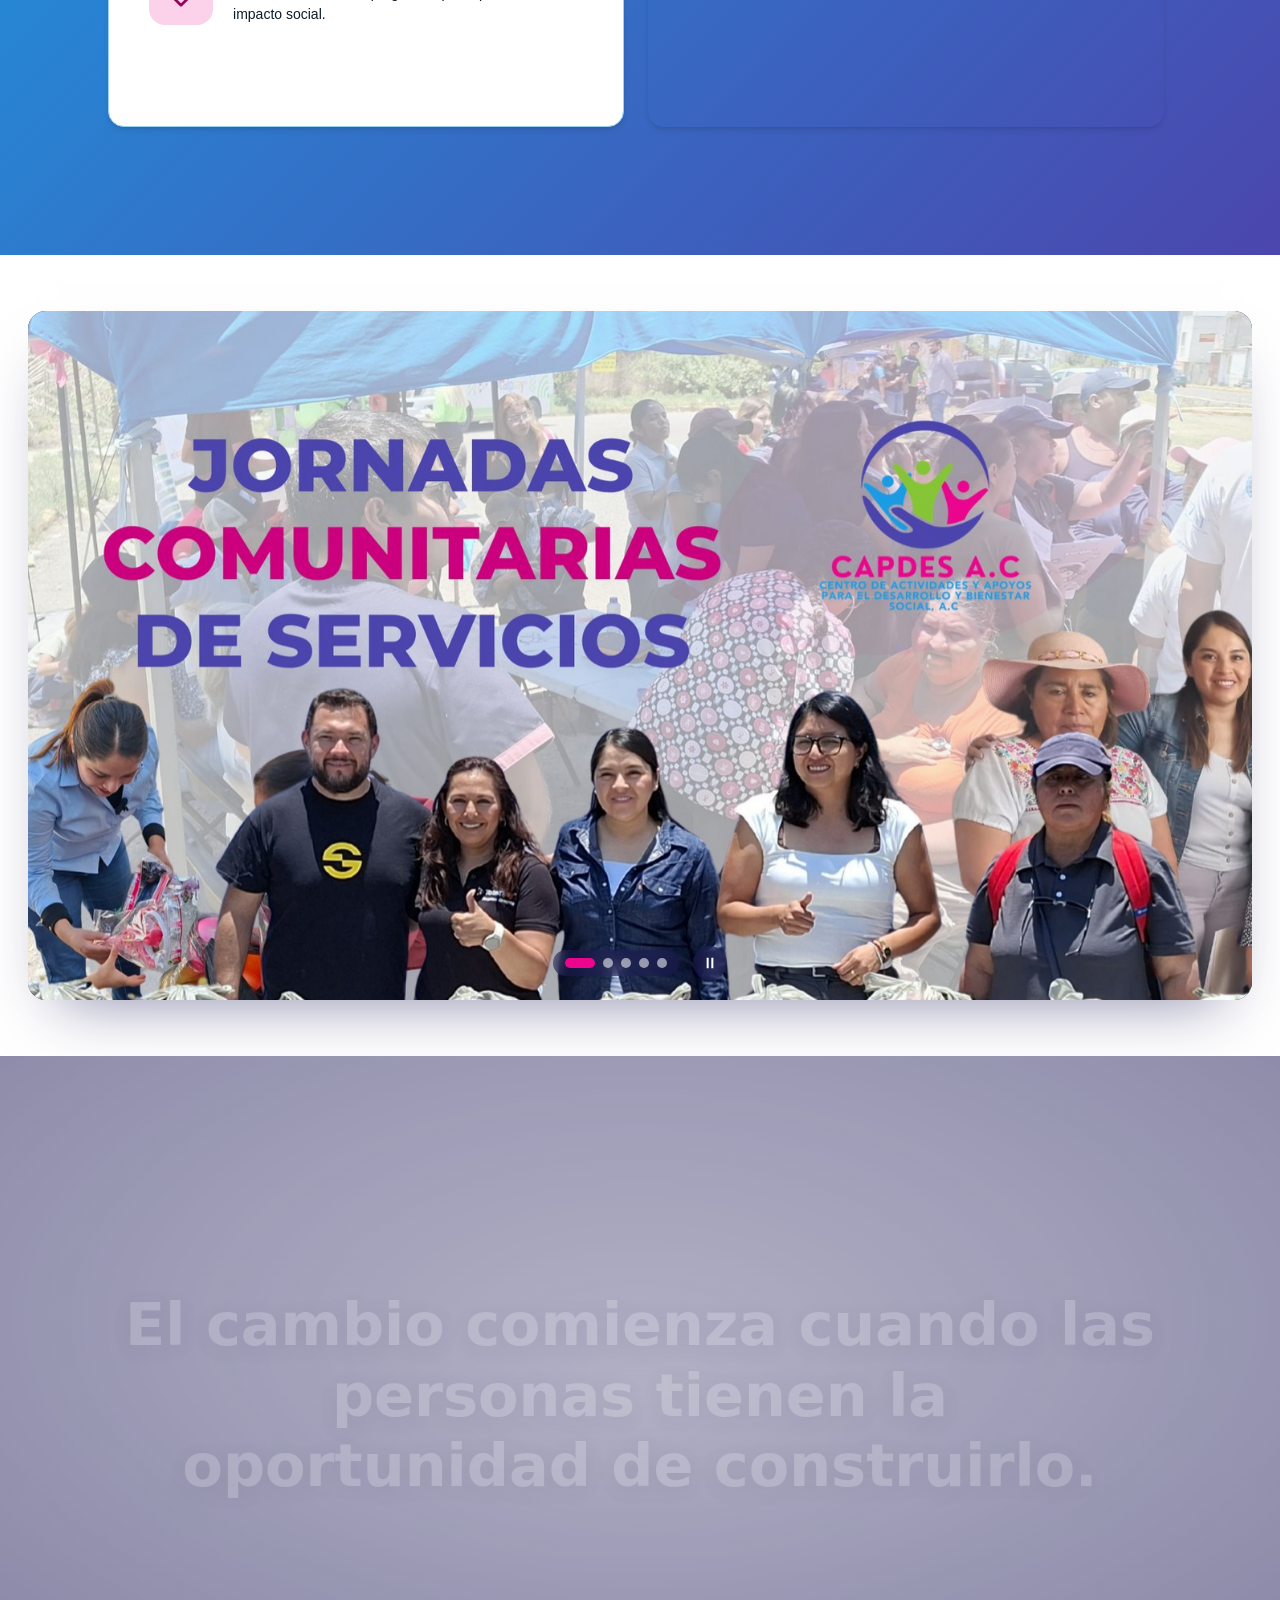
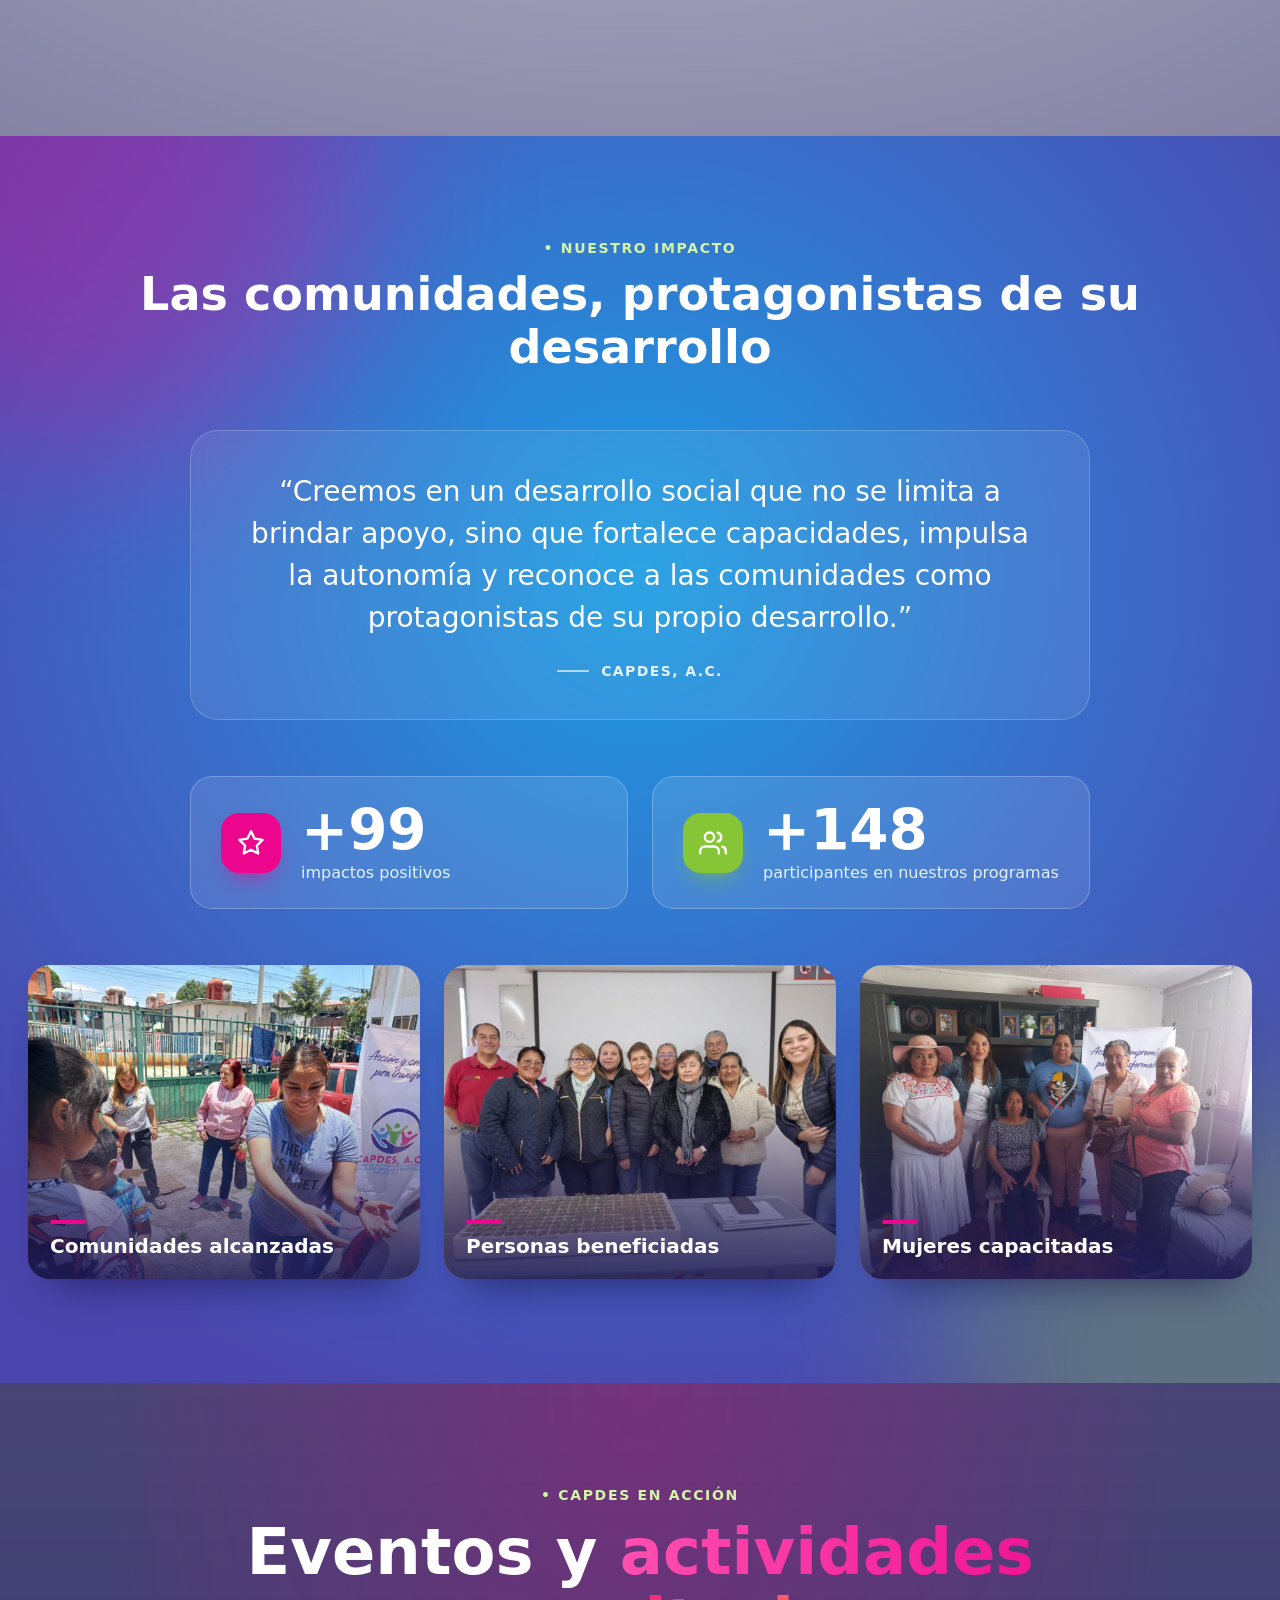
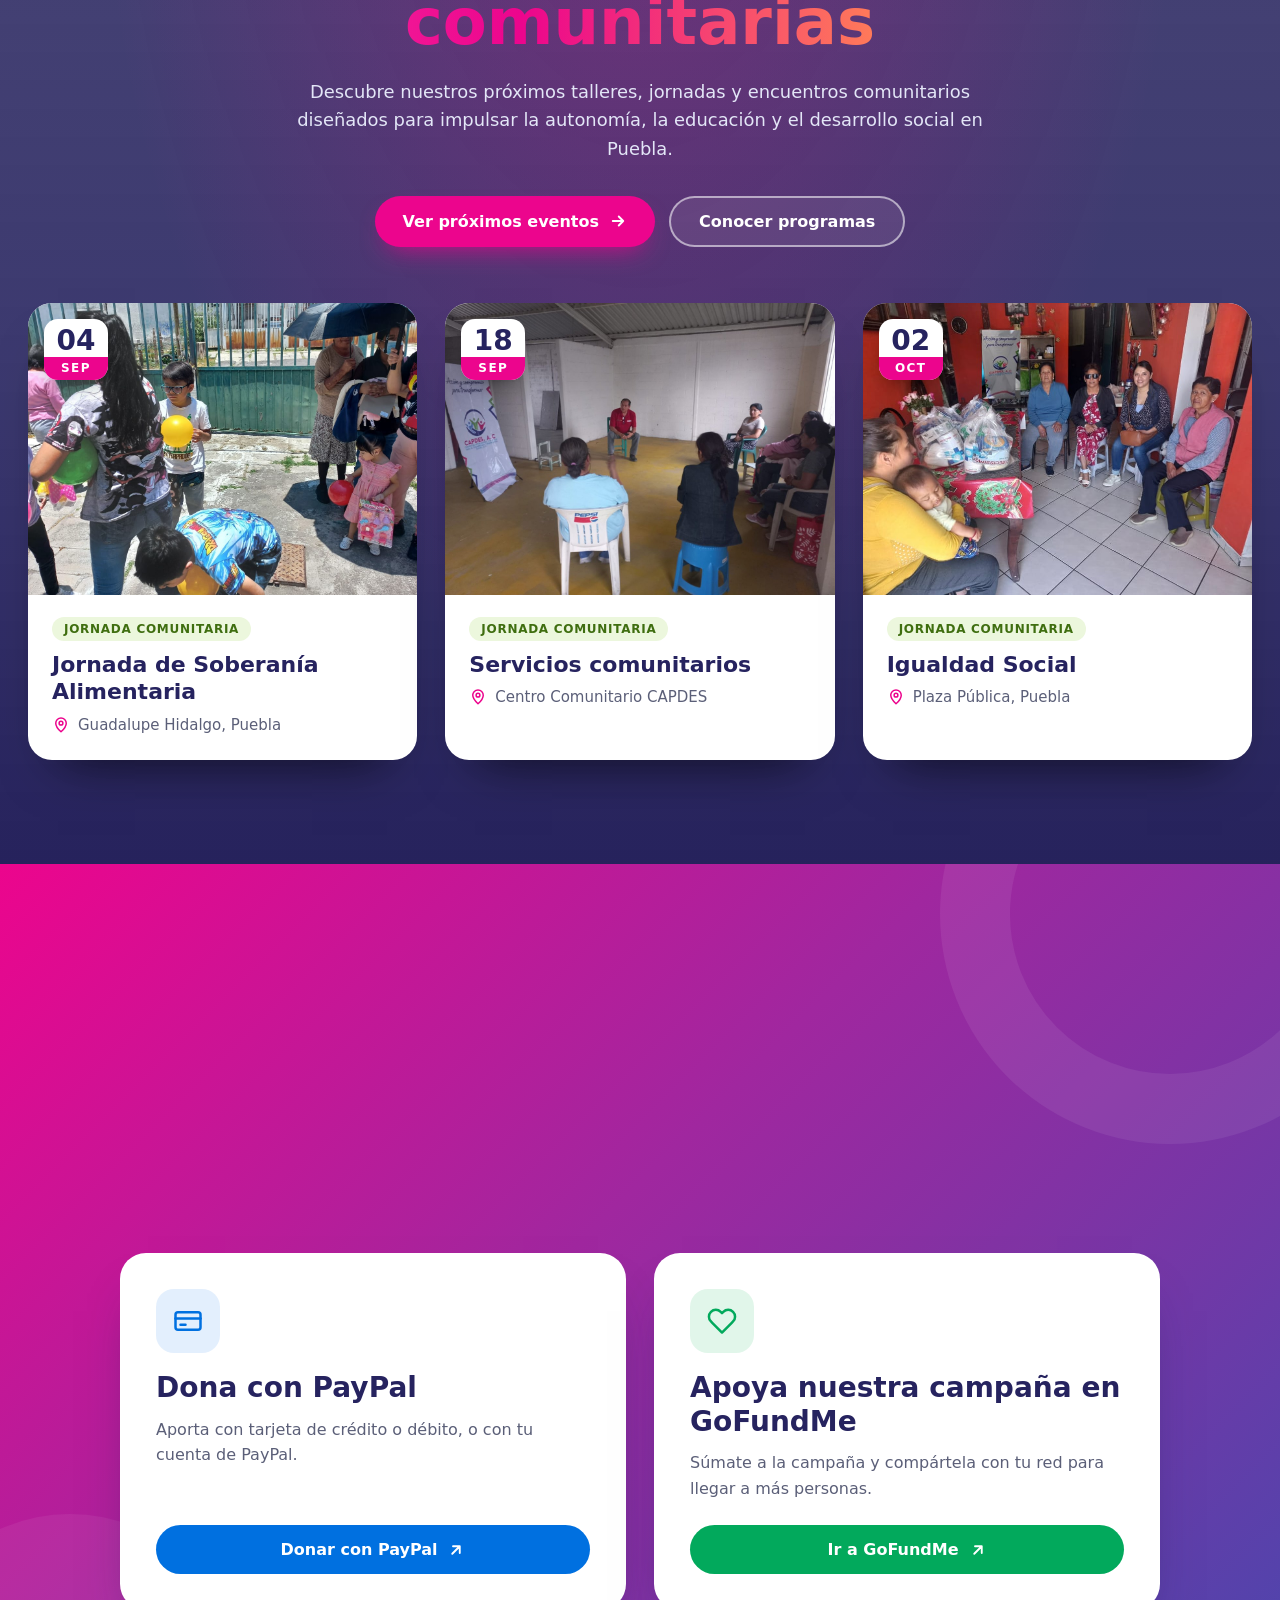
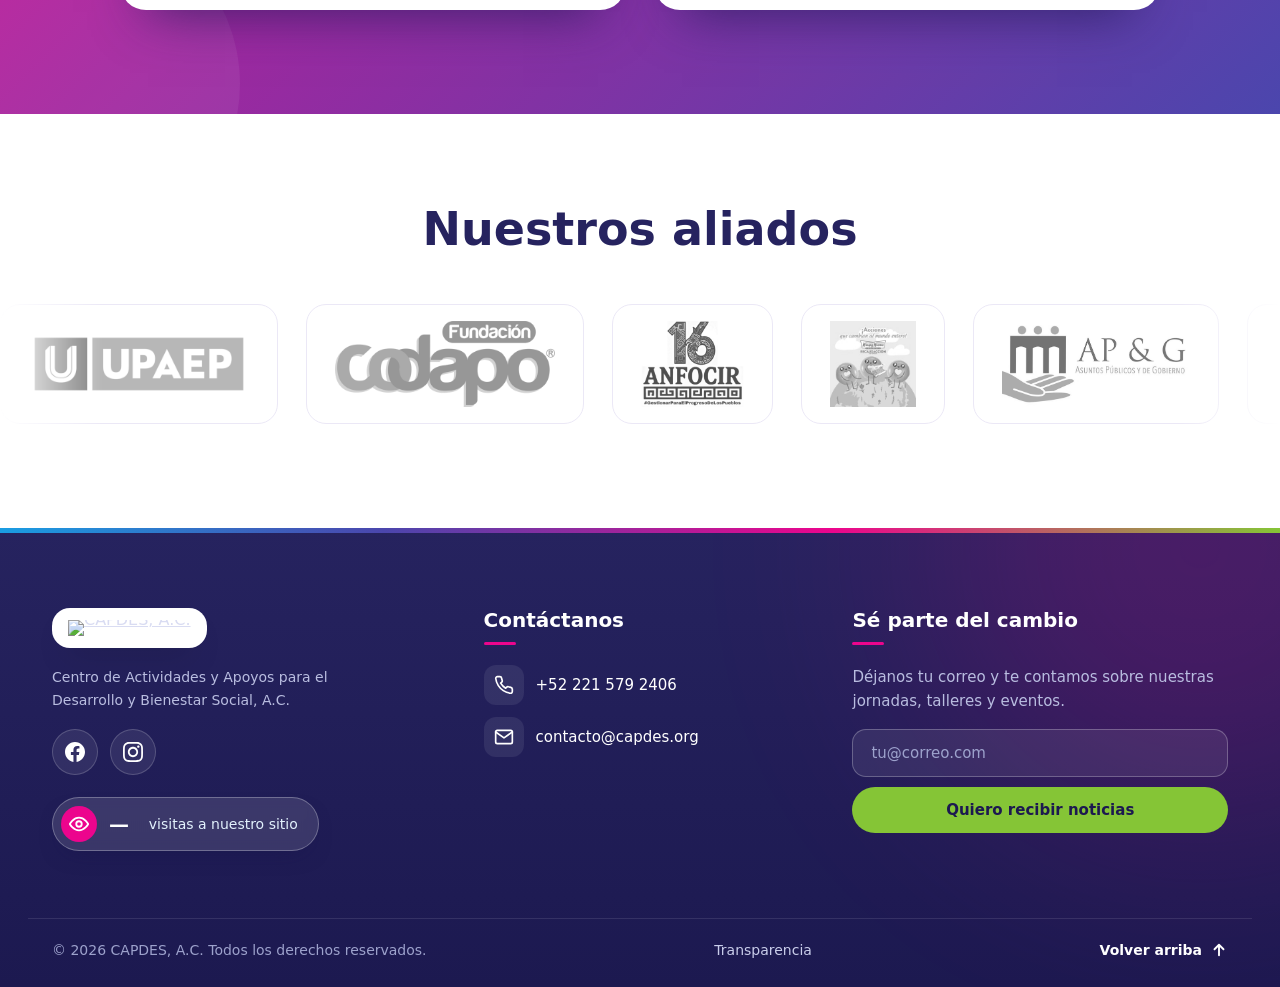
